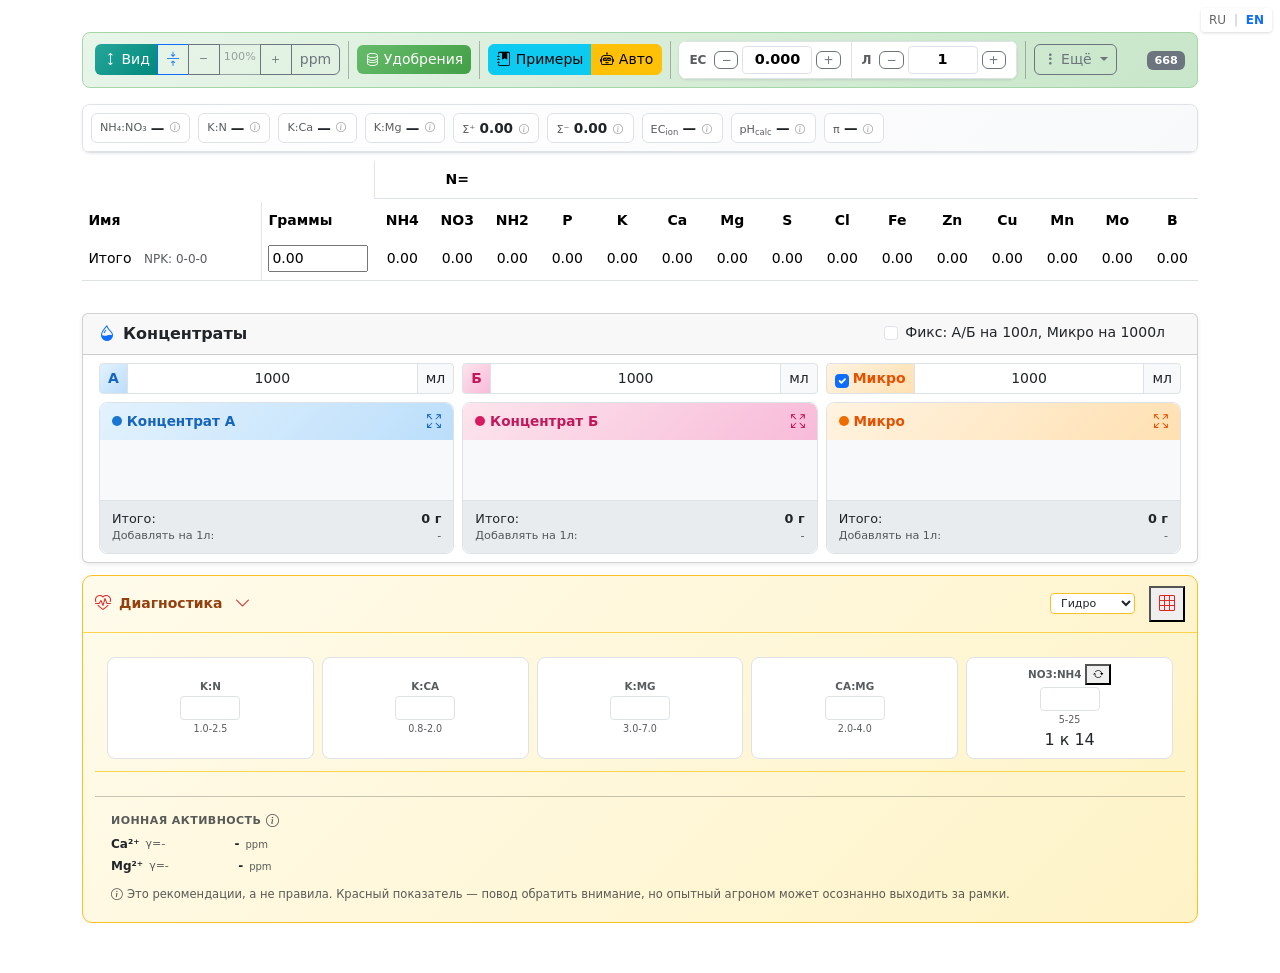
==== index.en.html @ ec52c529 "init" ====
<!DOCTYPE html>
<html data-bs-theme="light" lang="ru">
<head>
<!-- Sentry/GlitchTip Error Tracking -->


<script>
        // Применяем тему до рендеринга чтобы избежать мерцания
        (function () {
            const theme = localStorage.getItem('theme') ||
                (window.matchMedia('(prefers-color-scheme: dark)').matches ? 'dark' : 'light');
            document.documentElement.setAttribute('data-bs-theme', theme);
        })();
    </script>
<title>Калькулятор готовых удобрений для гидропоники — ponics.online</title>
<meta content="Рассчитайте питательный раствор из готовых удобрений: введите граммы солей, получите PPM по элементам (N, P, K, Ca, Mg, S). База популярных удобрений." name="description"/>
<meta content="калькулятор удобрений гидропоника, расчёт питательного раствора, NPK ppm граммы, готовые удобрения гидропоника, fertilizer calculator hydroponics" name="keywords"/>
<meta content="Калькулятор готовых удобрений — ponics.online" property="og:title"/>
<meta content="Рассчитайте питательный раствор из готовых удобрений. База 600+ удобрений, автоподбор рецепта, диагностика баланса." property="og:description"/>


<meta content="website" property="og:type"/>

<meta content="text/html; charset=utf-8" http-equiv="Content-Type"/>
<meta content="width=device-width, initial-scale=1.0, maximum-scale=1.0, user-scalable=no" name="viewport"/>
<!-- Resource hints: preconnect к внешним сервисам -->


<!-- Favicon -->




<!-- PWA Manifest -->

<meta content="#A5DC86" name="theme-color"/>
<!-- SEO Meta Tags -->
<meta content="Калькулятор гидропонных растворов - точный расчет NPK удобрений, управление IoT устройствами и магазин для гидропоники" name="description"/>
<meta content="гидропоника, калькулятор NPK, удобрения, гидропонные растворы, IoT, WEGA, ponics" name="keywords"/>

<!-- Open Graph / Facebook -->
<meta content="website" property="og:type"/>
<meta content="http://127.0.0.1:8003/calc/fertilizer/" property="og:url"/>
<meta content="
            Fertilizer - Калькулятор готовых удобрений" property="og:title"/>
<meta content="Точный расчет питательных растворов для гидропоники. Калькулятор NPK, управление IoT устройствами, магазин удобрений." property="og:description"/>



<meta content="ru_RU" property="og:locale"/>

<!-- Twitter -->
<meta content="summary" name="twitter:card"/>
<meta content="http://127.0.0.1:8003/calc/fertilizer/" name="twitter:url"/>
<meta content="
            Fertilizer - Калькулятор готовых удобрений" name="twitter:title"/>
<meta content="Точный расчет питательных растворов для гидропоники" name="twitter:description"/>

<!-- Canonical URL -->
<link href="http://127.0.0.1:8003/calc/fertilizer/" rel="canonical"/>
<!-- Robots (переопределяется в дочерних шаблонах) -->
<!-- hreflang для мультиязычности -->



<link href="https://cdn.jsdelivr.net/npm/bootstrap@5.3.2/dist/css/bootstrap.min.css" rel="stylesheet" type="text/css"/><link href="https://cdn.jsdelivr.net/npm/bootstrap-icons@1.11.3/font/bootstrap-icons.min.css" rel="stylesheet"/><link href="./static/select2.min.css" rel="stylesheet"/><link href="./static/css/driver.css" rel="stylesheet"/>
<!-- Select2 Bootstrap 5 Theme (вынесено из compress, т.к. CDN не совместим с compressor) -->

<script>
            // Ранний патч MutationObserver.observe: игнорировать некорректные цели (не Node)
            (function () {
                try {
                    var MO = window.MutationObserver || window.WebKitMutationObserver;
                    if (MO && MO.prototype && !MO.prototype.__hpgPatchedObserve) {
                        var orig = MO.prototype.observe;
                        MO.prototype.observe = function (target, options) {
                            try {
                                if (!target || !(target instanceof Node)) {
                                    try {
                                        console.warn('[HPG][patch] MutationObserver.observe: skip non-Node target (early)', target);
                                    } catch (_) {
                                    }
                                    return;
                                }
                            } catch (e) {
                                if (!target || !(target && target.nodeType > 0)) return;
                            }
                            return orig.call(this, target, options);
                        };
                        MO.prototype.__hpgPatchedObserve = true;
                    }
                } catch (e) {
                    try {
                        console.warn('[HPG][patch] early MO setup failed', e);
                    } catch (_) {
                    }
                }
            })();
        </script>
<script src="./static/js/jquery-3.7.1.min.js"></script>


<script src="https://cdn.jsdelivr.net/npm/bootstrap@5.3.2/dist/js/bootstrap.bundle.min.js"></script>


<script src="./static/select2.min.js"></script>

<!-- Chart.js and Driver.js moved to end of body for deferred loading -->
<script>
            // Класс MM с константами
            class MM {
                static N = 14.0067;
                static P = 30.973762;
                static K = 39.0983;
                static Ca = 40.078;
                static Mg = 24.305;
                static S = 32.065;
                static Cl = 35.453;
                static O = 15.999;
                static H = 1.00784;
            }

            let m = MM;
        </script>


</head>
<body>
<div class="container-fluid">

<!-- Toast Container -->
<div class="toast-container position-fixed top-0 end-0 p-3" style="z-index: 1055;">
<!-- Тосты будут добавляться сюда динамически -->
</div>
<div class="container">
</div>
<div class="container-fluid">
<h1 class="visually-hidden">Калькулятор готовых удобрений для гидропоники</h1>
<div class="p-3"></div>
<link href="./static/select2.min.css" rel="stylesheet"/>
<link href="./static/calc/fertilizer-cards.css?v=20260422" rel="stylesheet"/>
<link href="./static/calc/fertilizer-page-mobile.css" rel="stylesheet"/>
<link href="./static/calc/fertilizer-page.css?v=20260422" rel="stylesheet"/>
<link href="./static/calc/css/fertilizer-bundle.css" rel="stylesheet"/>
<link href="./static/calc/diagnostics.css?v=20260224d" rel="stylesheet"/>
<!-- Модалка про комплексные удобрения (скрыта по умолчанию) -->
<div aria-hidden="true" aria-labelledby="complexFertilizersModalLabel" class="modal fade" id="complexFertilizersModal" tabindex="-1">
<div class="modal-dialog modal-lg modal-dialog-scrollable">
<div class="modal-content">
<div class="modal-header bg-warning">
<h5 class="modal-title fw-bold" id="complexFertilizersModalLabel">
<i class="bi bi-exclamation-triangle-fill me-2"></i>
                        Почему не стоит использовать комплексные удобрения?
                    </h5>
<button aria-label="Закрыть" class="btn-close" data-bs-dismiss="modal" type="button"></button>
</div>
<div class="modal-body">
<p>
                        ## Почему комплексные удобрения могут быть вредны для гидропоники<br/>
                        ### 1. Непредсказуемость профиля питания<br/>
                        Комплексные удобрения содержат несколько питательных элементов в одной формуле. Однако, их соотношение и доступность для растений могут сильно варьироваться. Это значит, что вы не можете точно знать, сколько именно каждого элемента получает ваше растение. В гидропонике, где растения растут в водной среде без почвы, это особенно критично. Если растения не получают нужные им элементы в нужных количествах, их рост может замедлиться, а урожайность снизиться.<br/>

                        ### 2. Контроль за питательными веществами<br/>

                        С простыми солями, такими как нитрат калия или сульфат магния, вы можете легко контролировать концентрацию питательных веществ в растворе. Это можно сделать с помощью измерения плотности раствора и его электропроводности:<br/>

                        - Плотность показывает, сколько солей растворено в воде.<br/>
                        - Электропроводность указывает на общее количество ионов в растворе.<br/>

                        Эти параметры можно легко измерить с помощью простых приборов. Таким образом, вы можете точно регулировать уровень питательных веществ и адаптировать его под потребности ваших растений.<br/>

                        ### 3. Доверие к производителям комплексных удобрений<br/>

                        Когда вы используете комплексные удобрения, вы полагаетесь на информацию от производителя о том, какие элементы и в каком количестве они содержат. Однако эта информация может быть не всегда точной или актуальной. Профили питания, которые делятся людьми, использующими комплексные удобрения, могут не соответствовать реальности их конкретной системы. Это может привести к неправильному пониманию потребностей растений и ошибкам в уходе за ними.<br/>

                        ### 4. Риски для развития гидропоники<br/>

                        Использование комплексных удобрений может создать ложное чувство уверенности у новичков в гидропонике. Они могут думать, что с комплексами все будет просто и удобно, но на практике это может привести к проблемам:<br/>

                        - Дефицит питательных веществ: Если в комплексе не хватает какого-то элемента, это может негативно сказаться на росте растений.<br/>
                        - Избыток питательных веществ: Если элементы не усваиваются должным образом, это может привести к токсичности и повреждению корней.<br/>
</p>
<p>
                        ### Заключение<br/>

                        В итоге, использование простых солей вместо комплексных удобрений дает вам больше контроля над процессом питания растений. Вы можете точно регулировать состав раствора и адаптировать его под конкретные условия вашей гидропонной системы. Это особенно важно для успешного роста растений и получения хорошего урожая. Поэтому стоит задуматься о том, какие удобрения вы используете в своей практике гидропоники!<br/>
<span class="text-danger">в этом калькуляторе так же можно использовать простые соли</span><br/>
</p>
</div>
</div>
</div>
</div>
<div class="container">
<!-- Единая панель инструментов -->
<div class="fert-toolbar d-flex flex-wrap gap-1 mb-3 align-items-center">
<!-- ===== ГРУППА: Вид ===== -->
<div class="btn-group btn-group-sm" role="group">
<button class="btn btn-primary" id="view-mode-toggle-btn" title="Переключить вид" type="button">
<i class="bi bi-table"></i> Вид
            </button>
<button class="btn btn-outline-primary" id="fert-v-width-toggle-toolbar" title="Компактный/Широкий" type="button">
<i class="bi bi-arrows-collapse"></i>
</button>
<button class="btn btn-outline-secondary" id="fert-zoom-decrease" title="Уменьшить" type="button">
<i class="bi bi-dash"></i>
</button>
<span class="btn btn-outline-secondary disabled px-1" id="fert-zoom-value-wrap" style="min-width: 40px;">
<span id="fert-zoom-value" style="font-size: 0.7rem;">100%</span>
</span>
<button class="btn btn-outline-secondary" id="fert-zoom-increase" title="Увеличить" type="button">
<i class="bi bi-plus"></i>
</button>
<button class="btn btn-outline-secondary" id="grams_ppm_menu" title="Единицы измерения" type="button">
<span id="ppm-toggle-text">ppm</span>
</button>
</div>
<input class="form-range d-none" id="fert-zoom-slider" max="140" min="10" step="5" type="range" value="100"/>
<span class="vr align-self-stretch mx-1"></span>
<!-- ===== ГРУППА: Рецепт ===== -->
<div class="btn-group btn-group-sm" role="group">
<button class="btn btn-success" data-bs-target="#selectFertilizerModal" data-bs-toggle="modal" title="База удобрений" type="button">
<i class="bi bi-database"></i> Удобрения
            </button>
</div>
<span class="vr align-self-stretch mx-1"></span>
<!-- ===== ГРУППА: Профили ===== -->
<div class="btn-group btn-group-sm" role="group">
<button class="btn btn-info" data-bs-target="#fertilizerPresetsModal" data-bs-toggle="modal" title="Готовые профили" type="button">
<i class="bi bi-journal-bookmark-fill"></i> Примеры
            </button>
<button class="btn btn-warning" data-bs-target="#autoSolveModal" data-bs-toggle="modal" title="Автоподбор рецепта" type="button">
<i class="bi bi-robot"></i> Авто
            </button>
</div>
<span class="vr align-self-stretch mx-1"></span>
<span class="d-none" id="matrix-toggle-text">Показать матрицу</span>
<!-- ===== EC + Л ===== -->
<div class="ec-litres-group d-flex align-items-stretch">
<div class="summary-item summary-ec">
<span class="summary-label">EC</span>
<div class="d-flex align-items-center gap-1">
<button class="btn btn-xs btn-outline-secondary" id="ec-decrease" title="−">−</button>
<input class="summary-input" data-step="0.01" id="ec-input" inputmode="decimal" type="text" value="0.000"/>
<button class="btn btn-xs btn-outline-secondary" id="ec-increase" title="+">+</button>
</div>
<span class="d-none" id="ec-display">0,000</span>
</div>
<div class="summary-item summary-litres">
<span class="summary-label">Л</span>
<div class="d-flex align-items-center gap-1">
<button class="btn btn-xs btn-outline-secondary" id="litres-decrease" title="−">−</button>
<input class="summary-input" data-step="0.1" id="litres" inputmode="decimal" type="text" value="1"/>
<button class="btn btn-xs btn-outline-secondary" id="litres-increase" title="+">+</button>
</div>
</div>
</div>
<span class="vr align-self-stretch mx-1"></span>
<!-- ===== Ещё (dropdown) ===== -->
<div class="dropdown">
<button aria-expanded="false" class="btn btn-sm btn-outline-secondary dropdown-toggle" data-bs-toggle="dropdown" id="fert-more-btn" title="Ещё" type="button">
<i class="bi bi-three-dots-vertical"></i>
<span class="d-none d-sm-inline">Ещё</span>
</button>
<ul class="dropdown-menu dropdown-menu-end">
<!-- Зум (только на мобиле) -->
<li class="d-sm-none">
<h6 class="dropdown-header">Масштаб</h6>
</li>
<li class="d-sm-none">
<div class="dropdown-item d-flex align-items-center gap-2 py-1">
<button class="btn btn-outline-secondary btn-sm" id="fert-zoom-decrease-mob" title="Уменьшить" type="button">
<i class="bi bi-dash"></i>
</button>
<span class="text-center" id="fert-zoom-value-mob" style="min-width:36px;font-size:0.8rem;">100%</span>
<button class="btn btn-outline-secondary btn-sm" id="fert-zoom-increase-mob" title="Увеличить" type="button">
<i class="bi bi-plus"></i>
</button>
<button class="btn btn-outline-primary btn-sm" id="fert-v-width-toggle-mob" title="Компактный/Широкий" type="button">
<i class="bi bi-arrows-collapse"></i>
</button>
</div>
</li>
<li class="d-sm-none"><hr class="dropdown-divider"/></li>
<!-- Анализ -->
<li><h6 class="dropdown-header">Анализ</h6></li>
<li>
<button class="dropdown-item" id="matrix-toggle-toolbar" type="button">
<i class="bi bi-grid-3x3 me-2"></i>Матрица соотношений
                    </button>
</li>
<li>
<button class="dropdown-item" data-bs-target="#blockingModal" data-bs-toggle="modal" type="button">
<i class="bi bi-shield-lock me-2"></i>Совместимость элементов
                    </button>
</li>
<li>
<a class="dropdown-item" href="#card-diagnostics" id="diag-status-btn">
<i class="bi bi-heart-pulse me-2"></i>Диагностика баланса
                        <span class="badge bg-secondary ms-1" id="diag-status-badge">—</span>
</a>
</li>
<li><hr class="dropdown-divider"/></li>
<!-- Инструменты -->
<li><h6 class="dropdown-header">Инструменты</h6></li>
<li>
<button class="dropdown-item" data-bs-target="#ohpgShareModal" data-bs-toggle="modal" type="button">
<i class="bi bi-calculator me-2"></i>Замешать в OHPG
                    </button>
</li>
<li>
<button class="dropdown-item" data-bs-target="#fert_kislota" data-bs-toggle="modal" type="button">
<i class="bi bi-droplet-fill me-2"></i>Калькулятор кислот
                    </button>
</li>
<li>
<button class="dropdown-item" data-bs-target="#shareModal" data-bs-toggle="modal" type="button">
<i class="bi bi-share me-2"></i>Поделиться рецептом
                    </button>
</li>
<li><hr class="dropdown-divider"/></li>
<!-- Справка -->
<li><h6 class="dropdown-header">Справка</h6></li>
<li>
<button class="dropdown-item" data-bs-target="#complexFertilizersModal" data-bs-toggle="modal" type="button">
<i class="bi bi-exclamation-triangle me-2 text-warning"></i>Почему не комплексные?
                    </button>
</li>
<li>
<button class="dropdown-item" data-bs-target="#help_info" data-bs-toggle="modal">
<i class="bi bi-question-circle me-2 text-info"></i>Справка по калькулятору
                    </button>
</li>
<li>
<button class="dropdown-item" id="start-fert-tour-btn">
<i class="bi bi-mortarboard me-2"></i>Обучающий тур
                    </button>
</li>
</ul>
</div>
<!-- Счётчик удобрений -->
<span class="ms-auto text-muted small">
<span class="badge bg-secondary" title="Доступно удобрений">668</span>
</span>
<!-- Скрытые кнопки для обработчиков -->
<button class="d-none" id="toggleButon"></button>
<button class="d-none" id="toggle-text"></button>
<button class="d-none" id="select-all-button"></button>
<button class="d-none" data-bs-target="#help_info" data-bs-toggle="modal" id="help-info-btn"></button>
<button class="d-none" id="toggle-btn-text"></button>
<button class="d-none" id="copy-button-menu"></button>
<button class="d-none" id="copy-recipe-fert-ids-menu"></button>
<button class="d-none" id="de-select-all-menu"></button>
</div>
<!-- Бейджи соотношений -->
<div class="summary-panel mb-2">
<div class="summary-main d-flex flex-wrap align-items-center gap-2 px-2 py-2" id="summary-line">
<!-- Быстрые показатели -->
<div class="summary-quick d-flex align-items-center gap-2 flex-wrap">
<span class="summary-badge fert-info-badge">
<span class="text-muted small">NH₄:NO₃</span>
<span class="fw-semibold" id="n-ratio-k">—</span>
<button aria-label="Подробнее" class="fert-info-btn" id="fert-nh4no3-info-btn" type="button"><i class="bi bi-info-circle"></i></button>
</span>
<span class="summary-badge fert-info-badge">
<span class="text-muted small">K:N</span>
<span class="fw-semibold" id="mini-KN-top">—</span>
<button aria-label="Подробнее" class="fert-info-btn" id="fert-kn-info-btn" type="button"><i class="bi bi-info-circle"></i></button>
</span>
<span class="summary-badge fert-info-badge">
<span class="text-muted small">K:Ca</span>
<span class="fw-semibold" id="mini-KCa-top">—</span>
<button aria-label="Подробнее" class="fert-info-btn" id="fert-kca-info-btn" type="button"><i class="bi bi-info-circle"></i></button>
</span>
<span class="summary-badge fert-info-badge">
<span class="text-muted small">K:Mg</span>
<span class="fw-semibold" id="mini-KMg-top">—</span>
<button aria-label="Подробнее" class="fert-info-btn" id="fert-kmg-info-btn" type="button"><i class="bi bi-info-circle"></i></button>
</span>
<span class="summary-badge fert-info-badge d-none d-md-inline">
<span class="text-muted small">Σ⁺</span>
<span class="fw-semibold" id="sum-cations">0.00</span>
<button aria-label="Подробнее" class="fert-info-btn" id="fert-cations-info-btn" type="button"><i class="bi bi-info-circle"></i></button>
</span>
<span class="summary-badge fert-info-badge d-none d-md-inline">
<span class="text-muted small">Σ⁻</span>
<span class="fw-semibold" id="sum-anions">0.00</span>
<button aria-label="Подробнее" class="fert-info-btn" id="fert-anions-info-btn" type="button"><i class="bi bi-info-circle"></i></button>
</span>
<!-- Попапы для ratio-бейджей -->
<div class="fert-info-popup d-none" id="fert-nh4no3-popup">
<button class="fert-info-popup-close" id="fert-nh4no3-popup-close" type="button">×</button>
<strong>NH₄:NO₃ — форма азота</strong>
<p>Показывает сколько NO₃ приходится на 1 часть NH₄. «1 к 7» = NH₄ составляет ~14% от NO₃.</p>
<p>NH₄ подкисляет зону корня и снижает pH. Оптимум: NH₄ = 5–15% от суммарного N. Выше 20% — риск токсичности при высоком EC.</p>
</div>
<div class="fert-info-popup d-none" id="fert-kn-popup">
<button class="fert-info-popup-close" id="fert-kn-popup-close" type="button">×</button>
<strong>K:N — калий к азоту</strong>
<p>Рекомендуемый диапазон: 1.0–2.5</p>
<p>Низкий K:N — растение вегетирует, высокий — стимулирует генеративную фазу и накопление сахаров.</p>
</div>
<div class="fert-info-popup d-none" id="fert-kca-popup">
<button class="fert-info-popup-close" id="fert-kca-popup-close" type="button">×</button>
<strong>K:Ca — калий к кальцию</strong>
<p>Рекомендуемый диапазон: 0.8–2.0</p>
<p>Антагонизм K⁺ и Ca²⁺. Высокий K подавляет поглощение Ca → вершинная гниль, краевой ожог листьев.</p>
</div>
<div class="fert-info-popup d-none" id="fert-kmg-popup">
<button class="fert-info-popup-close" id="fert-kmg-popup-close" type="button">×</button>
<strong>K:Mg — калий к магнию</strong>
<p>Рекомендуемый диапазон: 3.0–7.0</p>
<p>Антагонизм K⁺ и Mg²⁺. Избыток K блокирует поглощение Mg → межжилковый хлороз нижних листьев.</p>
</div>
<div class="fert-info-popup d-none" id="fert-cations-popup">
<button class="fert-info-popup-close" id="fert-cations-popup-close" type="button">×</button>
<strong>Σ⁺ — сумма катионов (мэкв/л)</strong>
<p>NH₄⁺ + K⁺ + Ca²⁺ + Mg²⁺ в миллиэквивалентах на литр.</p>
<p>В сбалансированном растворе Σ⁺ ≈ Σ⁻. Большая разница указывает на дисбаланс заряда.</p>
</div>
<div class="fert-info-popup d-none" id="fert-anions-popup">
<button class="fert-info-popup-close" id="fert-anions-popup-close" type="button">×</button>
<strong>Σ⁻ — сумма анионов (мэкв/л)</strong>
<p>NO₃⁻ + H₂PO₄⁻ + SO₄²⁻ + Cl⁻ в миллиэквивалентах на литр.</p>
<p>В сбалансированном растворе Σ⁻ ≈ Σ⁺. Большая разница указывает на дисбаланс заряда.</p>
</div>
<span class="summary-badge fert-info-badge d-none d-lg-inline">
<span class="text-muted small">EC<sub>ion</sub></span>
<span class="fw-semibold" id="fert-ec-ion">—</span>
<button aria-label="Подробнее" class="fert-info-btn" id="fert-ec-ion-info-btn" type="button"><i class="bi bi-info-circle"></i></button>
</span>
<span class="summary-badge fert-info-badge d-none d-lg-inline">
<span class="text-muted small">pH<sub>calc</sub></span>
<span class="fw-semibold" id="fert-ph-calc">—</span>
<button aria-label="Подробнее" class="fert-info-btn" id="fert-ph-calc-info-btn" type="button"><i class="bi bi-info-circle"></i></button>
</span>
<span class="summary-badge fert-info-badge d-none d-lg-inline">
<span class="text-muted small">π</span>
<span class="fw-semibold" id="fert-osmotic">—</span>
<button aria-label="Подробнее" class="fert-info-btn" id="fert-osmotic-info-btn" type="button"><i class="bi bi-info-circle"></i></button>
</span>
<!-- Попапы с пояснениями -->
<div class="fert-info-popup d-none" id="fert-ec-ion-popup">
<button class="fert-info-popup-close" id="fert-ec-ion-popup-close" type="button">×</button>
<strong>EC<sub>ion</sub> — расчётный EC</strong>
<p>Считается из ионного состава раствора (NO₃⁻, H₂PO₄⁻, SO₄²⁻, NH₄⁺, K⁺, Ca²⁺, Mg²⁺, Fe²⁺, Cl⁻) по методу Дебая–Хюккеля.</p>
<p>Не меняется при изменении поля EC — он отражает реальный ионный состав, а не заданную концентрацию.</p>
</div>
<div class="fert-info-popup d-none" id="fert-ph-calc-popup">
<button class="fert-info-popup-close" id="fert-ph-calc-popup-close" type="button">×</button>
<strong>pH<sub>calc</sub> — оценочный pH</strong>
<p>Эмпирическая формула: pH = 6.5 − 2.0 × (NH₄/N_total)</p>
<p>Точность ±0.3–0.5 pH единиц. Рассчитан для чистой воды без карбонатного буфера. Всегда проверяй реальным pH-метром!</p>
</div>
<div class="fert-info-popup d-none" id="fert-osmotic-popup">
<button class="fert-info-popup-close" id="fert-osmotic-popup-close" type="button">×</button>
<strong>π — осмотическое давление</strong>
<p>π (бар) ≈ 0.36 × EC_ion. Показывает осмотическую нагрузку на корень.</p>
<table class="fert-osmotic-table">
<tr><td>Низкое</td><td>&lt; 0.5 бар</td></tr>
<tr><td>Норма</td><td>0.5–0.9 бар</td></tr>
<tr><td>Допустимо</td><td>0.9–1.3 бар</td></tr>
<tr><td>Стресс</td><td>1.3–1.8 бар</td></tr>
<tr><td>Сильный стресс</td><td>1.8–2.5 бар</td></tr>
<tr><td>Критично</td><td>&gt; 2.5 бар</td></tr>
</table>
</div>
</div>
</div>
<!-- Скрытые элементы для совместимости с JS -->
<span class="d-none" id="n-ratio">—</span>
<span class="d-none" id="mini-KN">—</span>
<span class="d-none" id="mini-KCa">—</span>
<span class="d-none" id="mini-KMg">—</span>
<span class="d-none" id="mini-matrix-inline"></span>
<span class="d-none" id="matrix-mode-text">Мини</span>
<span class="d-none" id="summary-toggle-btn"></span>
<span class="d-none" id="summary-toggle-icon"></span>
</div>
<!-- Модал сохранения ссылки (используется на разных страницах) -->
<div aria-hidden="true" aria-labelledby="linkModalLabel" class="modal fade" id="linkModal" tabindex="-1">
<div class="modal-dialog">
<div class="modal-content">
<div class="modal-header">
<h5 class="modal-title" id="linkModalLabel">
<i class="bi bi-link-45deg"></i> Сохранить ссылку
                </h5>
<button aria-label="Закрыть" class="btn-close" data-bs-dismiss="modal" type="button"></button>
</div>
<form id="linkForm">
<div class="modal-body">
<!-- Ошибки -->
<div class="alert alert-danger d-none" id="linkErrors"></div>
<!-- Выбор существующей ссылки -->
<div class="mb-3">
<label class="form-label" for="linkSelect">Выберите ссылку</label>
<select class="form-select" id="linkSelect">
<option selected="" value="">+ Создать новую ссылку</option>
</select>
<div class="form-text">Выберите существующую для обновления или создайте новую</div>
</div>
<hr/>
<!-- Название -->
<div class="mb-3">
<label class="form-label" for="linkName">Название <span class="text-danger">*</span></label>
<input autocomplete="off" class="form-control" id="linkName" name="name" placeholder="Мой рецепт для томатов" required="" type="text"/>
</div>
<!-- Короткое имя -->
<div class="mb-3">
<label class="form-label" for="linkShortName">Короткое имя <span class="text-danger">*</span></label>
<div class="input-group">
<span class="input-group-text">ponics.online/link/</span>
<input class="form-control" data-auto-generated="true" id="linkShortName" name="short_name" pattern="[a-zA-Z0-9-]+" placeholder="tomato-recipe" required="" type="text"/>
</div>
<div class="form-text">Только английские буквы, цифры и дефис</div>
</div>
<!-- URL -->
<div class="mb-3">
<label class="form-label" for="linkUrl">URL <span class="text-danger">*</span></label>
<input class="form-control" id="linkUrl" name="original_url" placeholder="https://ponics.online/calc/..." required="" type="url"/>
<div class="form-text">Будет заполнен текущей страницей</div>
</div>
</div>
<div class="modal-footer">
<button class="btn btn-secondary" data-bs-dismiss="modal" type="button">Отмена</button>
<button class="btn btn-primary" id="linkSubmit" type="submit">
<i class="bi bi-check-lg"></i> Сохранить
                    </button>
</div>
</form>
</div>
</div>
</div>
<!-- QR код (скрытый по умолчанию) -->
<div class="mb-3 text-center d-none" id="qrcode-container">
<div class="alert alert-info d-inline-block py-2">
<div id="qrcode"></div>
</div>
</div>
<!-- результат перенесён в карточку автоподбора -->
<div aria-hidden="true" aria-labelledby="add_plant_fertLabel" class="modal fade fert-modal" id="add_plant_fert" tabindex="-1">
<div class="modal-dialog modal-dialog-scrollable modal-lg">
<div class="modal-content">
<div class="modal-header py-2">
<h6 class="modal-title mb-0" id="add_plant_fertLabel">Добавить удобрение</h6>
<button aria-label="Close" class="btn-close" data-bs-dismiss="modal" type="button"></button>
</div>
<div class="modal-body py-2">
<!-- Подсказка -->
<div class="alert alert-info py-2 px-3 mb-2" style="font-size: 0.8rem;">
<i class="bi bi-info-circle"></i>
                    Заполняйте как на упаковке. Если указаны оксиды (K₂O, P₂O₅) — используйте их поля.
                </div>
<form action="/calc/fert-new/" enctype="multipart/form-data" id="form-add_plant_fert" method="post">
<input name="csrfmiddlewaretoken" type="hidden" value="9MCsc2klR7gPPws4toHZDFTVxSPaUeo6kUnXbvgXfpks4I5z9ywL840364kNh3OF"/>
<div class="section-header">Основное</div>
<div class="row g-2 mb-2">
<div class="col-12 field-compact">
<label class="field-label" for="id_name">
                                        Название
                                    </label>
<input class="form-control" id="id_name" maxlength="255" name="name" step="0.0001" type="text"/>
</div>
<div class="col-12 field-compact">
<label class="field-label" for="id_link">
                                        Ссылка на сайт производителя
                                    </label>
<input class="form-control" id="id_link" maxlength="255" name="link" required="" step="0.0001" type="text"/>
</div>
</div>
<div class="section-header">Макроэлементы</div>
<div class="row g-2 mb-2">
<div class="col-6 col-md-4 field-compact">
<label class="field-label" for="id_N_NH4">
                                        N NH4
                                    </label>
<div class="input-group input-group-sm">
<input class="form-control" id="id_N_NH4" name="N_NH4" placeholder="0" step="0.0001" type="number" value="0"/>
<span class="input-group-text">%</span>
</div>
</div>
<div class="col-6 col-md-4 field-compact">
<label class="field-label" for="id_N_NO3">
                                        N NO3
                                    </label>
<div class="input-group input-group-sm">
<input class="form-control" id="id_N_NO3" name="N_NO3" placeholder="0" step="0.0001" type="number" value="0"/>
<span class="input-group-text">%</span>
</div>
</div>
<div class="col-6 col-md-4 field-compact">
<label class="field-label" for="id_N_NH2">
                                        N NH2
                                    </label>
<div class="input-group input-group-sm">
<input class="form-control" id="id_N_NH2" name="N_NH2" placeholder="0" step="0.0001" type="number" value="0"/>
<span class="input-group-text">%</span>
</div>
</div>
<div class="col-6 col-md-4 field-compact">
<label class="field-label" for="id_P">
                                        P
                                    </label>
<div class="input-group input-group-sm">
<input class="form-control" id="id_P" name="P" placeholder="0" step="0.0001" type="number" value="0"/>
<span class="input-group-text">%</span>
</div>
</div>
<div class="col-6 col-md-4 field-compact">
<label class="field-label" for="id_P2O5">
                                        P2O5
                                    </label>
<div class="input-group input-group-sm">
<input class="form-control" id="id_P2O5" name="P2O5" placeholder="0" step="0.0001" type="number" value="0"/>
<span class="input-group-text">%</span>
</div>
</div>
<div class="col-6 col-md-4 field-compact">
<label class="field-label" for="id_K">
                                        K
                                    </label>
<div class="input-group input-group-sm">
<input class="form-control" id="id_K" name="K" placeholder="0" step="0.0001" type="number" value="0"/>
<span class="input-group-text">%</span>
</div>
</div>
<div class="col-6 col-md-4 field-compact">
<label class="field-label" for="id_K2O">
                                        K2O
                                    </label>
<div class="input-group input-group-sm">
<input class="form-control" id="id_K2O" name="K2O" placeholder="0" step="0.0001" type="number" value="0"/>
<span class="input-group-text">%</span>
</div>
</div>
<div class="col-6 col-md-4 field-compact">
<label class="field-label" for="id_Ca">
                                        Ca
                                    </label>
<div class="input-group input-group-sm">
<input class="form-control" id="id_Ca" name="Ca" placeholder="0" step="0.0001" type="number" value="0"/>
<span class="input-group-text">%</span>
</div>
</div>
<div class="col-6 col-md-4 field-compact">
<label class="field-label" for="id_CaO">
                                        CaO
                                    </label>
<div class="input-group input-group-sm">
<input class="form-control" id="id_CaO" name="CaO" placeholder="0" step="0.0001" type="number" value="0"/>
<span class="input-group-text">%</span>
</div>
</div>
<div class="col-6 col-md-4 field-compact">
<label class="field-label" for="id_Mg">
                                        Mg
                                    </label>
<div class="input-group input-group-sm">
<input class="form-control" id="id_Mg" name="Mg" placeholder="0" step="0.0001" type="number" value="0"/>
<span class="input-group-text">%</span>
</div>
</div>
<div class="col-6 col-md-4 field-compact">
<label class="field-label" for="id_MgO">
                                        MgO
                                    </label>
<div class="input-group input-group-sm">
<input class="form-control" id="id_MgO" name="MgO" placeholder="0" step="0.0001" type="number" value="0"/>
<span class="input-group-text">%</span>
</div>
</div>
<div class="col-6 col-md-4 field-compact">
<label class="field-label" for="id_S">
                                        S
                                    </label>
<div class="input-group input-group-sm">
<input class="form-control" id="id_S" name="S" placeholder="0" step="0.0001" type="number" value="0"/>
<span class="input-group-text">%</span>
</div>
</div>
<div class="col-6 col-md-4 field-compact">
<label class="field-label" for="id_SO3">
                                        SO3
                                    </label>
<div class="input-group input-group-sm">
<input class="form-control" id="id_SO3" name="SO3" placeholder="0" step="0.0001" type="number" value="0"/>
<span class="input-group-text">%</span>
</div>
</div>
<div class="col-6 col-md-4 field-compact">
<label class="field-label" for="id_Cl">
                                        Cl
                                    </label>
<div class="input-group input-group-sm">
<input class="form-control" id="id_Cl" name="Cl" placeholder="0" step="0.0001" type="number" value="0"/>
<span class="input-group-text">%</span>
</div>
</div>
<div class="col-6 col-md-4 field-compact">
<label class="field-label" for="id_ClO">
                                        ClO
                                    </label>
<div class="input-group input-group-sm">
<input class="form-control" id="id_ClO" name="ClO" placeholder="0" step="0.0001" type="number" value="0"/>
<span class="input-group-text">%</span>
</div>
</div>
</div>
<div class="section-header">Микроэлементы</div>
<div class="row g-2 mb-2">
<div class="col-6 col-md-3 field-compact">
<label class="field-label" for="id_Fe">
                                        Fe
                                    </label>
<div class="input-group input-group-sm">
<input class="form-control" id="id_Fe" name="Fe" placeholder="0" step="0.0001" type="number" value="0"/>
<span class="input-group-text">%</span>
</div>
</div>
<div class="col-6 col-md-3 field-compact">
<label class="field-label" for="id_Mn">
                                        Mn
                                    </label>
<div class="input-group input-group-sm">
<input class="form-control" id="id_Mn" name="Mn" placeholder="0" step="0.0001" type="number" value="0"/>
<span class="input-group-text">%</span>
</div>
</div>
<div class="col-6 col-md-3 field-compact">
<label class="field-label" for="id_Zn">
                                        Zn
                                    </label>
<div class="input-group input-group-sm">
<input class="form-control" id="id_Zn" name="Zn" placeholder="0" step="0.0001" type="number" value="0"/>
<span class="input-group-text">%</span>
</div>
</div>
<div class="col-6 col-md-3 field-compact">
<label class="field-label" for="id_Cu">
                                        Cu
                                    </label>
<div class="input-group input-group-sm">
<input class="form-control" id="id_Cu" name="Cu" placeholder="0" step="0.0001" type="number" value="0"/>
<span class="input-group-text">%</span>
</div>
</div>
<div class="col-6 col-md-3 field-compact">
<label class="field-label" for="id_B">
                                        B
                                    </label>
<div class="input-group input-group-sm">
<input class="form-control" id="id_B" name="B" placeholder="0" step="0.0001" type="number" value="0"/>
<span class="input-group-text">%</span>
</div>
</div>
<div class="col-6 col-md-3 field-compact">
<label class="field-label" for="id_Mo">
                                        Mo
                                    </label>
<div class="input-group input-group-sm">
<input class="form-control" id="id_Mo" name="Mo" placeholder="0" step="0.0001" type="number" value="0"/>
<span class="input-group-text">%</span>
</div>
</div>
<div class="col-6 col-md-3 field-compact">
<label class="field-label" for="id_Co">
                                        Co
                                    </label>
<div class="input-group input-group-sm">
<input class="form-control" id="id_Co" name="Co" placeholder="0" step="0.0001" type="number" value="0"/>
<span class="input-group-text">%</span>
</div>
</div>
<div class="col-6 col-md-3 field-compact">
<label class="field-label" for="id_Si">
                                        Si
                                    </label>
<div class="input-group input-group-sm">
<input class="form-control" id="id_Si" name="Si" placeholder="0" step="0.0001" type="number" value="0"/>
<span class="input-group-text">%</span>
</div>
</div>
</div>
</form>
<div class="mt-2">
<span class="text-danger" id="form-error" style="font-size: 0.8rem;"></span>
<span class="text-success" id="form-success" style="font-size: 0.8rem;"></span>
</div>
</div>
<div class="modal-footer py-2">
<button class="btn btn-sm btn-secondary" data-bs-dismiss="modal" type="button">Отмена</button>
<button class="btn btn-sm btn-primary" form="form-add_plant_fert" type="submit">
<i class="bi bi-check-lg"></i> добавить
                </button>
</div>
</div>
</div>
</div>
<div aria-hidden="true" aria-labelledby="fert_kislotaLabel" class="modal fade" id="fert_kislota" tabindex="-1">
<div class="modal-dialog modal-dialog-centered modal-lg">
<div class="modal-content" style="min-width: 400px;">
<div class="modal-header">
<h5 class="modal-title" id="fert_kislotaLabel">Расчет кислот</h5>
<button aria-label="Close" class="btn-close" data-bs-dismiss="modal" type="button"></button>
</div>
<div class="modal-body">
<h3>Расчет содержания элементов в кислотах</h3>
<form action="" class="login-form m-auto">
<p><a href="https://ru.webqc.org/mmcalc.php" rel="nofollow noopener" target="_blank">Кальк молярных масс</a></p>
<div class="form-group">
<label for="acid_type">Тип кислоты:</label>
<select id="acid_type" name="acid_type" onchange="calculateAcidContent()">
<option value="HNO3">Азотная кислота (HNO3)</option>
<option value="H3PO4">Фосфорная кислота (H3PO4)</option>
<option value="H2SO4">Серная кислота (H2SO4)</option>
</select>
</div>
<div class="form-group">
<label for="acid_concentration">Концентрация (%):</label>
<input id="acid_concentration" name="acid_concentration" onchange="calculateAcidContent()" step="0.1" type="number" value="35"/>
</div>
<div class="form-group">
<label for="acid_density">Плотность (г/мл):</label>
<input disabled="" id="acid_density" name="acid_density" step="0.01" type="number" value="1.22"/>
</div>
<div class="form-group">
<label>Результат элемента <span class="text-danger" id="element">0</span></label>
<p>
<span style="display: inline-block; width: 100px;">мл:</span>
<span id="elementPPM_ml">0</span> ppm, масса: <span id="element_mass_ml">0</span> г. <br/>
<span style="display: inline-block; width: 100px;">граммы:</span>
<span id="elementPPM_g">0</span> ppm, масса: <span id="element_mass_g">0</span> г. <br/>

                            Процентное содержание элемента <span id="element_percentage">0</span>%
                        </p>
</div>
</form>
<span class="text-danger" id="form-error"></span>
<span class="text-success" id="form-success"></span>
</div>
<div class="modal-footer">
<button class="btn btn-primary d-block m-auto" form="form-fert_kislota" type="submit"></button>
</div>
</div>
</div>
</div>
<div aria-hidden="true" aria-labelledby="edit_plant_fertLabel" class="modal fade fert-modal" id="edit_plant_fert" tabindex="-1">
<div class="modal-dialog modal-dialog-scrollable modal-lg">
<div class="modal-content">
<div class="modal-header py-2">
<h6 class="modal-title mb-0" id="edit_plant_fertLabel">Редактировать удобрение</h6>
<button aria-label="Close" class="btn-close" data-bs-dismiss="modal" type="button"></button>
</div>
<div class="modal-body py-2">
<!-- Подсказка -->
<div class="alert alert-info py-2 px-3 mb-2" style="font-size: 0.8rem;">
<i class="bi bi-info-circle"></i>
                    Заполняйте как на упаковке. Если указаны оксиды (K₂O, P₂O₅) — используйте их поля.
                </div>
<form action="/calc/fert-new/1/" enctype="multipart/form-data" id="form-edit_plant_fert" method="post">
<input name="csrfmiddlewaretoken" type="hidden" value="9MCsc2klR7gPPws4toHZDFTVxSPaUeo6kUnXbvgXfpks4I5z9ywL840364kNh3OF"/>
<div class="section-header">Основное</div>
<div class="row g-2 mb-2">
<div class="col-12 field-compact">
<label class="field-label" for="id_name">
                                        Название
                                    </label>
<input class="form-control" id="id_name" maxlength="255" name="name" step="0.0001" type="text"/>
</div>
<div class="col-12 field-compact">
<label class="field-label" for="id_link">
                                        Ссылка на сайт производителя
                                    </label>
<input class="form-control" id="id_link" maxlength="255" name="link" required="" step="0.0001" type="text"/>
</div>
</div>
<div class="section-header">Макроэлементы</div>
<div class="row g-2 mb-2">
<div class="col-6 col-md-4 field-compact">
<label class="field-label" for="id_N_NH4">
                                        N NH4
                                    </label>
<div class="input-group input-group-sm">
<input class="form-control" id="id_N_NH4" name="N_NH4" placeholder="0" step="0.0001" type="number" value="0"/>
<span class="input-group-text">%</span>
</div>
</div>
<div class="col-6 col-md-4 field-compact">
<label class="field-label" for="id_N_NO3">
                                        N NO3
                                    </label>
<div class="input-group input-group-sm">
<input class="form-control" id="id_N_NO3" name="N_NO3" placeholder="0" step="0.0001" type="number" value="0"/>
<span class="input-group-text">%</span>
</div>
</div>
<div class="col-6 col-md-4 field-compact">
<label class="field-label" for="id_N_NH2">
                                        N NH2
                                    </label>
<div class="input-group input-group-sm">
<input class="form-control" id="id_N_NH2" name="N_NH2" placeholder="0" step="0.0001" type="number" value="0"/>
<span class="input-group-text">%</span>
</div>
</div>
<div class="col-6 col-md-4 field-compact">
<label class="field-label" for="id_P">
                                        P
                                    </label>
<div class="input-group input-group-sm">
<input class="form-control" id="id_P" name="P" placeholder="0" step="0.0001" type="number" value="0"/>
<span class="input-group-text">%</span>
</div>
</div>
<div class="col-6 col-md-4 field-compact">
<label class="field-label" for="id_P2O5">
                                        P2O5
                                    </label>
<div class="input-group input-group-sm">
<input class="form-control" id="id_P2O5" name="P2O5" placeholder="0" step="0.0001" type="number" value="0"/>
<span class="input-group-text">%</span>
</div>
</div>
<div class="col-6 col-md-4 field-compact">
<label class="field-label" for="id_K">
                                        K
                                    </label>
<div class="input-group input-group-sm">
<input class="form-control" id="id_K" name="K" placeholder="0" step="0.0001" type="number" value="0"/>
<span class="input-group-text">%</span>
</div>
</div>
<div class="col-6 col-md-4 field-compact">
<label class="field-label" for="id_K2O">
                                        K2O
                                    </label>
<div class="input-group input-group-sm">
<input class="form-control" id="id_K2O" name="K2O" placeholder="0" step="0.0001" type="number" value="0"/>
<span class="input-group-text">%</span>
</div>
</div>
<div class="col-6 col-md-4 field-compact">
<label class="field-label" for="id_Ca">
                                        Ca
                                    </label>
<div class="input-group input-group-sm">
<input class="form-control" id="id_Ca" name="Ca" placeholder="0" step="0.0001" type="number" value="0"/>
<span class="input-group-text">%</span>
</div>
</div>
<div class="col-6 col-md-4 field-compact">
<label class="field-label" for="id_CaO">
                                        CaO
                                    </label>
<div class="input-group input-group-sm">
<input class="form-control" id="id_CaO" name="CaO" placeholder="0" step="0.0001" type="number" value="0"/>
<span class="input-group-text">%</span>
</div>
</div>
<div class="col-6 col-md-4 field-compact">
<label class="field-label" for="id_Mg">
                                        Mg
                                    </label>
<div class="input-group input-group-sm">
<input class="form-control" id="id_Mg" name="Mg" placeholder="0" step="0.0001" type="number" value="0"/>
<span class="input-group-text">%</span>
</div>
</div>
<div class="col-6 col-md-4 field-compact">
<label class="field-label" for="id_MgO">
                                        MgO
                                    </label>
<div class="input-group input-group-sm">
<input class="form-control" id="id_MgO" name="MgO" placeholder="0" step="0.0001" type="number" value="0"/>
<span class="input-group-text">%</span>
</div>
</div>
<div class="col-6 col-md-4 field-compact">
<label class="field-label" for="id_S">
                                        S
                                    </label>
<div class="input-group input-group-sm">
<input class="form-control" id="id_S" name="S" placeholder="0" step="0.0001" type="number" value="0"/>
<span class="input-group-text">%</span>
</div>
</div>
<div class="col-6 col-md-4 field-compact">
<label class="field-label" for="id_SO3">
                                        SO3
                                    </label>
<div class="input-group input-group-sm">
<input class="form-control" id="id_SO3" name="SO3" placeholder="0" step="0.0001" type="number" value="0"/>
<span class="input-group-text">%</span>
</div>
</div>
<div class="col-6 col-md-4 field-compact">
<label class="field-label" for="id_Cl">
                                        Cl
                                    </label>
<div class="input-group input-group-sm">
<input class="form-control" id="id_Cl" name="Cl" placeholder="0" step="0.0001" type="number" value="0"/>
<span class="input-group-text">%</span>
</div>
</div>
<div class="col-6 col-md-4 field-compact">
<label class="field-label" for="id_ClO">
                                        ClO
                                    </label>
<div class="input-group input-group-sm">
<input class="form-control" id="id_ClO" name="ClO" placeholder="0" step="0.0001" type="number" value="0"/>
<span class="input-group-text">%</span>
</div>
</div>
</div>
<div class="section-header">Микроэлементы</div>
<div class="row g-2 mb-2">
<div class="col-6 col-md-3 field-compact">
<label class="field-label" for="id_Fe">
                                        Fe
                                    </label>
<div class="input-group input-group-sm">
<input class="form-control" id="id_Fe" name="Fe" placeholder="0" step="0.0001" type="number" value="0"/>
<span class="input-group-text">%</span>
</div>
</div>
<div class="col-6 col-md-3 field-compact">
<label class="field-label" for="id_Mn">
                                        Mn
                                    </label>
<div class="input-group input-group-sm">
<input class="form-control" id="id_Mn" name="Mn" placeholder="0" step="0.0001" type="number" value="0"/>
<span class="input-group-text">%</span>
</div>
</div>
<div class="col-6 col-md-3 field-compact">
<label class="field-label" for="id_Zn">
                                        Zn
                                    </label>
<div class="input-group input-group-sm">
<input class="form-control" id="id_Zn" name="Zn" placeholder="0" step="0.0001" type="number" value="0"/>
<span class="input-group-text">%</span>
</div>
</div>
<div class="col-6 col-md-3 field-compact">
<label class="field-label" for="id_Cu">
                                        Cu
                                    </label>
<div class="input-group input-group-sm">
<input class="form-control" id="id_Cu" name="Cu" placeholder="0" step="0.0001" type="number" value="0"/>
<span class="input-group-text">%</span>
</div>
</div>
<div class="col-6 col-md-3 field-compact">
<label class="field-label" for="id_B">
                                        B
                                    </label>
<div class="input-group input-group-sm">
<input class="form-control" id="id_B" name="B" placeholder="0" step="0.0001" type="number" value="0"/>
<span class="input-group-text">%</span>
</div>
</div>
<div class="col-6 col-md-3 field-compact">
<label class="field-label" for="id_Mo">
                                        Mo
                                    </label>
<div class="input-group input-group-sm">
<input class="form-control" id="id_Mo" name="Mo" placeholder="0" step="0.0001" type="number" value="0"/>
<span class="input-group-text">%</span>
</div>
</div>
<div class="col-6 col-md-3 field-compact">
<label class="field-label" for="id_Co">
                                        Co
                                    </label>
<div class="input-group input-group-sm">
<input class="form-control" id="id_Co" name="Co" placeholder="0" step="0.0001" type="number" value="0"/>
<span class="input-group-text">%</span>
</div>
</div>
<div class="col-6 col-md-3 field-compact">
<label class="field-label" for="id_Si">
                                        Si
                                    </label>
<div class="input-group input-group-sm">
<input class="form-control" id="id_Si" name="Si" placeholder="0" step="0.0001" type="number" value="0"/>
<span class="input-group-text">%</span>
</div>
</div>
</div>
</form>
<div class="mt-2">
<span class="text-danger" id="form-error" style="font-size: 0.8rem;"></span>
<span class="text-success" id="form-success" style="font-size: 0.8rem;"></span>
</div>
</div>
<div class="modal-footer py-2">
<button class="btn btn-sm btn-secondary" data-bs-dismiss="modal" type="button">Отмена</button>
<button class="btn btn-sm btn-primary" form="form-edit_plant_fert" type="submit">
<i class="bi bi-check-lg"></i> редактировать
                </button>
</div>
</div>
</div>
</div>
<!-- Modal: Справка -->
<div aria-hidden="true" aria-labelledby="helpInfoLabel" class="modal fade" id="help_info" tabindex="-1">
<div class="modal-dialog modal-lg modal-dialog-scrollable">
<div class="modal-content">
<div class="modal-header">
<h5 class="modal-title" id="helpInfoLabel"><i class="bi bi-question-circle me-1"></i> Справка</h5>
<button aria-label="Закрыть" class="btn-close" data-bs-dismiss="modal" type="button"></button>
</div>
<div class="modal-body">
<p>Реализованы проверки МАКРО соотношений и граммовок по Чеснокову.</p>
<ul class="mb-3">
<li><span class="text-success">Зелёный</span> — хорошо</li>
<li><span style="color:darkgoldenrod">Жёлтый</span> — мало</li>
<li><span class="text-danger">Красный</span> — много</li>
<li><span style="background-color:rgba(206, 19, 113, 0.66); padding:2px 4px; border-radius:2px;">меньше/больше допустимого</span>
</li>
</ul>
<p>Для анализа соотношений нажмите «Ещё» → «Матрица соотношений». Над таблицей расположена информационная панель — кликайте ⓘ для подробных пояснений по каждому параметру:</p>
<ul class="mb-3 small">
<li><strong>NH₄:NO₃</strong> — форма азота; NH₄ подкисляет pH, оптимум NH₄ = 5–15% от суммарного N</li>
<li><strong>K:N, K:Ca, K:Mg</strong> — основные соотношения элементов с цветовой индикацией</li>
<li><strong>Σ⁺ / Σ⁻</strong> — суммы катионов и анионов (мэкв/л); в сбалансированном растворе Σ⁺ ≈ Σ⁻</li>
<li><strong>EC<sub>ion</sub></strong> — расчётный EC по ионному составу (метод Дебая–Хюккеля); не зависит от поля EC</li>
<li><strong>pH<sub>calc</sub></strong> — оценочный pH по формуле pH = 6.5 − 2.0×(NH₄/N); точность ±0.3–0.5</li>
<li><strong>π</strong> — осмотическое давление (бар) ≈ 0.36×EC; норма 0.5–0.9 бар</li>
</ul>
<hr/>
<h6 class="fw-semibold">Основные инструменты</h6>
<ul class="mb-3">
<li><strong>Авто</strong> — автоподбор рецепта: задайте целевые значения в PPM или ммоль, калькулятор подберёт граммы удобрений. Можно ограничить выборку — только избранные или только моно-соли.</li>
<li><strong>Примеры</strong> — готовые профили по субстратам (гидро, кокос, минвата) и фазам; вкладка «Сообщество» — рецепты других пользователей.</li>
<li><strong>Диагностика баланса</strong> («Ещё» → «Диагностика») — соотношения K:N, K:Ca, K:Mg, Ca:Mg, ионная активность Ca/Mg с коэффициентами γ, матрица соотношений.</li>
<li><strong>Совместимость элементов</strong> («Ещё» → «Совместимость») — таблица антагонизмов и синергий (высокий P блокирует Fe/Zn, избыток K мешает Ca/Mg и т.д.).</li>
<li><strong>Замешать в OHPG</strong> («Ещё» → «Замешать в OHPG») — перенести текущий рецепт в OHPG-калькулятор для расчёта по отдельным солям.</li>
<li><strong>Поделиться рецептом</strong> («Ещё» → «Поделиться») — получить ссылку на рецепт или QR-код для передачи другим.</li>
<li><strong>Калькулятор кислот</strong> («Ещё» → «Калькулятор кислот») — расчёт дозы HNO₃/H₂SO₄/H₃PO₄ для снижения pH.</li>
<li><strong>Обучающий тур</strong> («Ещё» → «Обучающий тур») — пошаговый интерактивный обход всех функций.</li>
</ul>
<hr/>
<p class="mb-1">Добавлена возможность <strong>добавления собственных удобрений</strong> — они проходят процесс модерации.</p>
<p class="mb-0">После модерации такие удобрения <strong>нельзя редактировать</strong>. До модерации вы можете их удалить/исправить.</p>
</div>
<div class="modal-footer">
<button class="btn btn-secondary" data-bs-dismiss="modal" type="button">Закрыть</button>
</div>
</div>
</div>
</div>
<!-- Sticky header с балансом (для mobile режима) -->
<div class="fert-balance-header d-none" id="fertilizer-balance-header">
<div class="balance-row" id="balance-summary">
<div class="balance-item">
<span class="balance-label">Литры:</span>
<span class="balance-value" id="balance-litres">1.0</span>
</div>
<div class="vr d-none d-sm-inline"></div>
<div class="balance-item">
<span class="balance-label">EC:</span>
<span class="balance-value" id="balance-ec">0.00</span>
</div>
<div class="vr d-none d-sm-inline"></div>
<div class="balance-item">
<span class="balance-label">N:</span>
<span class="balance-value" id="balance-n">0</span>
</div>
<div class="balance-item">
<span class="balance-label">P:</span>
<span class="balance-value" id="balance-p">0</span>
</div>
<div class="balance-item">
<span class="balance-label">K:</span>
<span class="balance-value" id="balance-k">0</span>
</div>
<div class="vr d-none d-sm-inline"></div>
<div class="balance-item">
<span class="balance-label">K:Ca:</span>
<span class="balance-value" id="balance-kca">0.00</span>
</div>
<div class="balance-item">
<span class="balance-label">K:Mg:</span>
<span class="balance-value" id="balance-kmg">0.00</span>
</div>
</div>
</div>
<!-- Модальное окно выбора удобрения -->
<div aria-hidden="true" aria-labelledby="selectFertilizerModalLabel" class="modal fade" id="selectFertilizerModal" tabindex="-1">
<div class="modal-dialog modal-lg modal-dialog-scrollable">
<div class="modal-content">
<div class="modal-header py-2">
<h6 class="modal-title mb-0" id="selectFertilizerModalLabel">
<i class="bi bi-database me-2 fert-title-icon"></i><span class="fert-title-full">База удобрений</span><span class="fert-title-short d-none">База</span>
</h6>
<!-- Кнопка добавить в header (TWA режим) -->
<button class="btn btn-sm btn-primary fert-add-header-btn d-none ms-auto me-2" id="add-selected-fertilizers-header" type="button">
<i class="bi bi-plus-lg"></i> <span class="fert-counter-badge badge bg-light text-primary">0</span>
</button>
<button aria-label="Закрыть" class="btn-close" data-bs-dismiss="modal" type="button"></button>
</div>
<div class="modal-body p-2">
<!-- Навигация табами -->
<ul class="nav nav-tabs nav-tabs-sm mb-2" id="fertModalTabs" role="tablist">
<li class="nav-item" role="presentation">
<button class="nav-link active py-1 px-2" data-bs-target="#fert-pane-select" data-bs-toggle="tab" id="fert-tab-select" role="tab" type="button">
<i class="bi bi-list-check"></i> Выбрать
                            </button>
</li>
</ul>
<div class="tab-content">
<!-- Вкладка: Выбрать существующее -->
<div class="tab-pane fade show active" id="fert-pane-select" role="tabpanel">
<!-- Поиск -->
<div class="mb-2">
<input autocomplete="off" class="form-control form-control-sm" id="fert-search" placeholder="Поиск по названию..." type="text"/>
</div>
<!-- Фильтры: обычный режим (много кнопок) -->
<div class="fert-filters-row fert-filters-desktop mb-2 d-flex flex-wrap gap-1 align-items-center">
<button class="btn btn-sm btn-primary fert-filter-owner active" data-filter="all" type="button">
<i class="bi bi-list-ul"></i><span class="btn-text"> Все</span> <span class="badge bg-light text-dark ms-1" id="fert-count-all">0</span>
</button>
<button class="btn btn-sm btn-outline-success fert-filter-owner" data-filter="favorites" type="button">
<i class="bi bi-star-fill"></i><span class="btn-text"> Избранные</span> <span class="badge bg-success ms-1" id="fert-count-favorites">0</span>
</button>
<span class="vr mx-1"></span>
<button class="btn btn-sm btn-primary fert-filter-type active" data-filter="all" type="button"><i class="bi bi-grid-3x3"></i><span class="btn-text"> Все</span></button>
<button class="btn btn-sm btn-outline-secondary fert-filter-type" data-filter="macro" type="button"><i class="bi bi-droplet-fill"></i><span class="btn-text"> Макро</span></button>
<button class="btn btn-sm btn-outline-secondary fert-filter-type" data-filter="micro" type="button"><i class="bi bi-droplet-half"></i><span class="btn-text"> Микро</span></button>
<button class="btn btn-sm btn-outline-secondary fert-filter-type" data-filter="complex" type="button"><i class="bi bi-box-seam"></i><span class="btn-text"> Компл.</span></button>
<span class="vr mx-1"></span>
<button class="btn btn-sm btn-primary fert-filter-bottle active" data-filter="all" type="button"><i class="bi bi-vinyl"></i><span class="btn-text"> Все</span></button>
<button class="btn btn-sm btn-outline-secondary fert-filter-bottle" data-filter="A" type="button">A</button>
<button class="btn btn-sm btn-outline-secondary fert-filter-bottle" data-filter="B" type="button">B</button>
</div>
<!-- Фильтры: TWA режим (3 toggle-кнопки) -->
<div class="fert-filters-twa mb-2 d-none d-flex gap-2">
<button class="btn btn-sm btn-primary fert-toggle-owner" data-current="all" data-labels="Все,⭐,👤" data-values="all,favorites,my" type="button">
                            Все <span class="badge bg-light text-dark ms-1" id="fert-count-all-twa">0</span>
</button>
<button class="btn btn-sm btn-outline-secondary fert-toggle-type" data-current="all" data-labels="Тип,Макро,Микро,Компл." data-values="all,macro,micro,complex" type="button">
                            Тип
                        </button>
<button class="btn btn-sm btn-outline-secondary fert-toggle-bottle" data-current="all" data-labels="A+B,A,B" data-values="all,A,B" type="button">
                            A+B
                        </button>
</div>
<!-- Список удобрений -->
<div class="border rounded" id="fert-list" style="max-height: 400px; overflow-y: auto;">
<div class="fert-item p-2 border-bottom d-flex align-items-start gap-2" data-b="0.02" data-bottle="B" data-ca="0" data-cao="0" data-cl="0" data-clo="0" data-co="0" data-cu="0.01" data-description="N:20.0 \u000AP2O5:5.0 \u000AK2O:10.0 \u000AMgO:1.5 \u000ASO3:20.97 \u000AN_NH4:12.1 \u000AN_NO3:7.9 \u000AP:2.18 \u000AK:8.3 \u000AMg:0.9 \u000AS:8.4 \u000AFe:0.05 \u000AZn:0.01 \u000ACu:0.01 \u000AMn:0.04 \u000AB:0.02" data-fe="0.054" data-id="981" data-is-my="0" data-k="8.3015" data-k2o="10.0" data-link="https://bhzshop.ru/catalog/akvarin-profi/akvarin-profi-aktivnyy-rost/" data-mg="0.9045" data-mgo="1.5" data-mn="0.042" data-mo="0.004" data-moderated="1" data-n="20.0" data-name='"акварин профи" активный рост' data-nh2="0" data-nh4="12.1" data-no3="7.9" data-one-liter="-1" data-p="2.1820999999999997" data-p2o5="5.0" data-pk="981" data-s="8.4" data-si="0" data-so3="20.97" data-user-id="514" data-zn="0.014" style="cursor: pointer;">
<input class="form-check-input fert-checkbox mt-1" id="fert-981" type="checkbox"/>
<span class="fert-favorite-btn mt-1 me-1" data-pk="981" style="cursor: pointer;" title="Добавить в избранное">
<i class="bi bi-star fert-favorite-icon text-warning" style="opacity: 0.3;"></i>
</span>
<label class="flex-grow-1 mb-0" for="fert-981" style="cursor: pointer;">
<div class="d-flex justify-content-between align-items-center">
<span class="fw-medium">"акварин профи" активный рост</span>
<div class="d-flex align-items-center gap-1">
<span class="badge bg-info small">B</span>
</div>
</div>
<small class="text-muted">N:20.0 P2O5:5.0 K2O:10.0 MgO:1.5 SO3:20.97 N_NH4:12.1 N_NO3:7.9 P:2.18 K:8.3 Mg:0.9 S:8.4 Fe:0.05 Zn:0.01 Cu:0.01 Mn:0.04 B:0.02</small>
</label>
</div>
<div class="fert-item p-2 border-bottom d-flex align-items-start gap-2" data-b="0.02" data-bottle="B" data-ca="0" data-cao="0" data-cl="0" data-clo="0" data-co="0" data-cu="0.01" data-description="N:3.0 \u000AP2O5:11.0 \u000AK2O:38.0 \u000AMgO:4.98 \u000ASO3:22.47 \u000AN_NO3:3.0 \u000AP:4.8 \u000AK:31.55 \u000AMg:3.0 \u000AS:9.0 \u000AFe:0.05 \u000AZn:0.01 \u000ACu:0.01 \u000AMn:0.04 \u000AB:0.02" data-fe="0.054" data-id="977" data-is-my="0" data-k="31.545700000000004" data-k2o="38.0" data-link="https://bhzshop.ru/catalog/akvarin-profi/akvarin-profi-zavershenie-rosta/" data-mg="3.0" data-mgo="4.98" data-mn="0.042" data-mo="0.004" data-moderated="1" data-n="3.0" data-name='"акварин профи" завершение роста' data-nh2="0" data-nh4="0" data-no3="3.0" data-one-liter="-1" data-p="4.800619999999999" data-p2o5="11.0" data-pk="977" data-s="9.0" data-si="0" data-so3="22.47" data-user-id="514" data-zn="0.014" style="cursor: pointer;">
<input class="form-check-input fert-checkbox mt-1" id="fert-977" type="checkbox"/>
<span class="fert-favorite-btn mt-1 me-1" data-pk="977" style="cursor: pointer;" title="Добавить в избранное">
<i class="bi bi-star fert-favorite-icon text-warning" style="opacity: 0.3;"></i>
</span>
<label class="flex-grow-1 mb-0" for="fert-977" style="cursor: pointer;">
<div class="d-flex justify-content-between align-items-center">
<span class="fw-medium">"акварин профи" завершение роста</span>
<div class="d-flex align-items-center gap-1">
<span class="badge bg-info small">B</span>
</div>
</div>
<small class="text-muted">N:3.0 P2O5:11.0 K2O:38.0 MgO:4.98 SO3:22.47 N_NO3:3.0 P:4.8 K:31.55 Mg:3.0 S:9.0 Fe:0.05 Zn:0.01 Cu:0.01 Mn:0.04 B:0.02</small>
</label>
</div>
<div class="fert-item p-2 border-bottom d-flex align-items-start gap-2" data-b="0.02" data-bottle="B" data-ca="0" data-cao="0" data-cl="0" data-clo="0" data-co="0" data-cu="0.01" data-description="N:13.0 \u000AP2O5:41.0 \u000AK2O:13.0 \u000AN_NH4:8.6 \u000AN_NO3:4.4 \u000AP:17.89 \u000AK:10.79 \u000AFe:0.05 \u000AZn:0.01 \u000ACu:0.01 \u000AMn:0.04 \u000AB:0.02" data-fe="0.054" data-id="982" data-is-my="0" data-k="10.79195" data-k2o="13.0" data-link="https://bhzshop.ru/catalog/akvarin-profi/akvarin-profi-nachalo-rosta/" data-mg="0" data-mgo="0" data-mn="0.042" data-mo="0.004" data-moderated="1" data-n="13.0" data-name='"акварин профи" начало роста' data-nh2="0" data-nh4="8.6" data-no3="4.4" data-one-liter="-1" data-p="17.89322" data-p2o5="41.0" data-pk="982" data-s="0" data-si="0" data-so3="0" data-user-id="514" data-zn="0.014" style="cursor: pointer;">
<input class="form-check-input fert-checkbox mt-1" id="fert-982" type="checkbox"/>
<span class="fert-favorite-btn mt-1 me-1" data-pk="982" style="cursor: pointer;" title="Добавить в избранное">
<i class="bi bi-star fert-favorite-icon text-warning" style="opacity: 0.3;"></i>
</span>
<label class="flex-grow-1 mb-0" for="fert-982" style="cursor: pointer;">
<div class="d-flex justify-content-between align-items-center">
<span class="fw-medium">"акварин профи" начало роста</span>
<div class="d-flex align-items-center gap-1">
<span class="badge bg-info small">B</span>
</div>
</div>
<small class="text-muted">N:13.0 P2O5:41.0 K2O:13.0 N_NH4:8.6 N_NO3:4.4 P:17.89 K:10.79 Fe:0.05 Zn:0.01 Cu:0.01 Mn:0.04 B:0.02</small>
</label>
</div>
<div class="fert-item p-2 border-bottom d-flex align-items-start gap-2" data-b="0.02" data-bottle="B" data-ca="0" data-cao="0" data-cl="0" data-clo="0" data-co="0" data-cu="0.01" data-description="N:12.0 \u000AP2O5:12.0 \u000AK2O:35.0 \u000AMgO:1.0 \u000ASO3:1.75 \u000AN_NO3:12.0 \u000AP:5.24 \u000AK:29.06 \u000AMg:0.6 \u000AS:0.7 \u000AFe:0.05 \u000AZn:0.01 \u000ACu:0.01 \u000AMn:0.04 \u000AB:0.02" data-fe="0.054" data-id="978" data-is-my="0" data-k="29.05525" data-k2o="35.0" data-link="https://bhzshop.ru/catalog/akvarin-profi/akvarin-profi-sozrevanie/" data-mg="0.603" data-mgo="1.0" data-mn="0.042" data-mo="0.004" data-moderated="1" data-n="12.0" data-name='"акварин профи" созревание' data-nh2="0" data-nh4="0" data-no3="12.0" data-one-liter="-1" data-p="5.2370399999999995" data-p2o5="12.0" data-pk="978" data-s="0.7" data-si="0" data-so3="1.75" data-user-id="514" data-zn="0.014" style="cursor: pointer;">
<input class="form-check-input fert-checkbox mt-1" id="fert-978" type="checkbox"/>
<span class="fert-favorite-btn mt-1 me-1" data-pk="978" style="cursor: pointer;" title="Добавить в избранное">
<i class="bi bi-star fert-favorite-icon text-warning" style="opacity: 0.3;"></i>
</span>
<label class="flex-grow-1 mb-0" for="fert-978" style="cursor: pointer;">
<div class="d-flex justify-content-between align-items-center">
<span class="fw-medium">"акварин профи" созревание</span>
<div class="d-flex align-items-center gap-1">
<span class="badge bg-info small">B</span>
</div>
</div>
<small class="text-muted">N:12.0 P2O5:12.0 K2O:35.0 MgO:1.0 SO3:1.75 N_NO3:12.0 P:5.24 K:29.06 Mg:0.6 S:0.7 Fe:0.05 Zn:0.01 Cu:0.01 Mn:0.04 B:0.02</small>
</label>
</div>
<div class="fert-item p-2 border-bottom d-flex align-items-start gap-2" data-b="0.02" data-bottle="B" data-ca="0" data-cao="0" data-cl="0" data-clo="0" data-co="0" data-cu="0.01" data-description="N:18.0 \u000AP2O5:18.0 \u000AK2O:18.0 \u000AMgO:2.0 \u000ASO3:3.75 \u000AN_NH4:2.1 \u000AN_NO3:3.9 \u000AN_NH2:12.0 \u000AP:7.86 \u000AK:14.94 \u000AMg:1.21 \u000AS:1.5 \u000AFe:0.05 \u000AZn:0.01 \u000ACu:0.01 \u000AMn:0.04 \u000AB:0.02" data-fe="0.054" data-id="979" data-is-my="0" data-k="14.9427" data-k2o="18.0" data-link="https://bhzshop.ru/catalog/akvarin-profi/akvarin-profi-universalnyy/" data-mg="1.206" data-mgo="2.0" data-mn="0.042" data-mo="0.004" data-moderated="1" data-n="18.0" data-name='"акварин профи" универсальный' data-nh2="12.0" data-nh4="2.1" data-no3="3.9" data-one-liter="-1" data-p="7.85556" data-p2o5="18.0" data-pk="979" data-s="1.5" data-si="0" data-so3="3.75" data-user-id="514" data-zn="0.014" style="cursor: pointer;">
<input class="form-check-input fert-checkbox mt-1" id="fert-979" type="checkbox"/>
<span class="fert-favorite-btn mt-1 me-1" data-pk="979" style="cursor: pointer;" title="Добавить в избранное">
<i class="bi bi-star fert-favorite-icon text-warning" style="opacity: 0.3;"></i>
</span>
<label class="flex-grow-1 mb-0" for="fert-979" style="cursor: pointer;">
<div class="d-flex justify-content-between align-items-center">
<span class="fw-medium">"акварин профи" универсальный</span>
<div class="d-flex align-items-center gap-1">
<span class="badge bg-info small">B</span>
</div>
</div>
<small class="text-muted">N:18.0 P2O5:18.0 K2O:18.0 MgO:2.0 SO3:3.75 N_NH4:2.1 N_NO3:3.9 N_NH2:12.0 P:7.86 K:14.94 Mg:1.21 S:1.5 Fe:0.05 Zn:0.01 Cu:0.01 Mn:0.04 B:0.02</small>
</label>
</div>
<div class="fert-item p-2 border-bottom d-flex align-items-start gap-2" data-b="0.02" data-bottle="B" data-ca="0" data-cao="0" data-cl="0" data-clo="0" data-co="0" data-cu="0.01" data-description="N:19.0 \u000AP2O5:6.0 \u000AK2O:20.0 \u000AMgO:1.5 \u000ASO3:3.5 \u000AN_NH4:7.1 \u000AN_NO3:11.9 \u000AP:2.62 \u000AK:16.6 \u000AMg:0.9 \u000AS:1.4 \u000AFe:0.05 \u000AZn:0.01 \u000ACu:0.01 \u000AMn:0.04 \u000AB:0.02" data-fe="0.054" data-id="980" data-is-my="0" data-k="16.603" data-k2o="20.0" data-link="https://bhzshop.ru/catalog/akvarin-profi/akvarin-profi-tsvetenie/" data-mg="0.9045" data-mgo="1.5" data-mn="0.042" data-mo="0.004" data-moderated="1" data-n="19.0" data-name='"акварин профи" цветение' data-nh2="0" data-nh4="7.1" data-no3="11.9" data-one-liter="-1" data-p="2.6185199999999997" data-p2o5="6.0" data-pk="980" data-s="1.4" data-si="0" data-so3="3.5" data-user-id="514" data-zn="0.014" style="cursor: pointer;">
<input class="form-check-input fert-checkbox mt-1" id="fert-980" type="checkbox"/>
<span class="fert-favorite-btn mt-1 me-1" data-pk="980" style="cursor: pointer;" title="Добавить в избранное">
<i class="bi bi-star fert-favorite-icon text-warning" style="opacity: 0.3;"></i>
</span>
<label class="flex-grow-1 mb-0" for="fert-980" style="cursor: pointer;">
<div class="d-flex justify-content-between align-items-center">
<span class="fw-medium">"акварин профи" цветение</span>
<div class="d-flex align-items-center gap-1">
<span class="badge bg-info small">B</span>
</div>
</div>
<small class="text-muted">N:19.0 P2O5:6.0 K2O:20.0 MgO:1.5 SO3:3.5 N_NH4:7.1 N_NO3:11.9 P:2.62 K:16.6 Mg:0.9 S:1.4 Fe:0.05 Zn:0.01 Cu:0.01 Mn:0.04 B:0.02</small>
</label>
</div>
<div class="fert-item p-2 border-bottom d-flex align-items-start gap-2" data-b="0.02" data-bottle="B" data-ca="0" data-cao="0" data-cl="0" data-clo="0" data-co="0" data-cu="0.01" data-description="N:14.0 \u000AP2O5:7.0 \u000AK2O:28.0 \u000AMgO:3.5 \u000ASO3:6.99 \u000AN_NH4:2.0 \u000AN_NO3:8.9 \u000AN_NH2:3.1 \u000AP:3.05 \u000AK:23.24 \u000AMg:2.11 \u000AS:2.8 \u000AFe:0.05 \u000AZn:0.01 \u000ACu:0.01 \u000AMn:0.04 \u000AB:0.02" data-fe="0.054" data-id="937" data-is-my="0" data-k="23.244200000000003" data-k2o="28.0" data-link="https://bhzshop.ru/catalog/akvarin-garden/akvarin-dlya-klubniki-i-zemlyaniki100п/" data-mg="2.1105" data-mgo="3.5" data-mn="0.042" data-mo="0.004" data-moderated="1" data-n="14.0" data-name='"акварин" для клубники и земляники' data-nh2="3.1" data-nh4="2.0" data-no3="8.9" data-one-liter="-1" data-p="3.0549399999999998" data-p2o5="7.0" data-pk="937" data-s="2.8" data-si="0" data-so3="6.99" data-user-id="2" data-zn="0.014" style="cursor: pointer;">
<input class="form-check-input fert-checkbox mt-1" id="fert-937" type="checkbox"/>
<span class="fert-favorite-btn mt-1 me-1" data-pk="937" style="cursor: pointer;" title="Добавить в избранное">
<i class="bi bi-star fert-favorite-icon text-warning" style="opacity: 0.3;"></i>
</span>
<label class="flex-grow-1 mb-0" for="fert-937" style="cursor: pointer;">
<div class="d-flex justify-content-between align-items-center">
<span class="fw-medium">"акварин" для клубники и земляники</span>
<div class="d-flex align-items-center gap-1">
<span class="badge bg-info small">B</span>
</div>
</div>
<small class="text-muted">N:14.0 P2O5:7.0 K2O:28.0 MgO:3.5 SO3:6.99 N_NH4:2.0 N_NO3:8.9 N_NH2:3.1 P:3.05 K:23.24 Mg:2.11 S:2.8 Fe:0.05 Zn:0.01 Cu:0.01 Mn:0.04 B:0.02</small>
</label>
</div>
<div class="fert-item p-2 border-bottom d-flex align-items-start gap-2" data-b="0.02" data-bottle="B" data-ca="0" data-cao="0" data-cl="0" data-clo="0" data-co="0" data-cu="0.01" data-description="N:15.0 \u000AP2O5:5.0 \u000AK2O:21.5 \u000AMgO:3.5 \u000ASO3:14.98 \u000AN_NH4:6.1 \u000AN_NO3:8.9 \u000AP:2.18 \u000AK:17.85 \u000AMg:2.11 \u000AS:6.0 \u000AFe:0.05 \u000AZn:0.01 \u000ACu:0.01 \u000AMn:0.04 \u000AB:0.02" data-fe="0.054" data-id="1235" data-is-my="0" data-k="17.848225000000003" data-k2o="21.5" data-link="https://bhzshop.ru/catalog/akvarin-garden/akvarin-dlya-petuniy/" data-mg="2.1105" data-mgo="3.5" data-mn="0.042" data-mo="0.004" data-moderated="1" data-n="15.0" data-name='"акварин" для петуний' data-nh2="0" data-nh4="6.1" data-no3="8.9" data-one-liter="-1" data-p="2.1820999999999997" data-p2o5="5.0" data-pk="1235" data-s="5.995677312000001" data-si="0" data-so3="14.97" data-user-id="1076" data-zn="0.014" style="cursor: pointer;">
<input class="form-check-input fert-checkbox mt-1" id="fert-1235" type="checkbox"/>
<span class="fert-favorite-btn mt-1 me-1" data-pk="1235" style="cursor: pointer;" title="Добавить в избранное">
<i class="bi bi-star fert-favorite-icon text-warning" style="opacity: 0.3;"></i>
</span>
<label class="flex-grow-1 mb-0" for="fert-1235" style="cursor: pointer;">
<div class="d-flex justify-content-between align-items-center">
<span class="fw-medium">"акварин" для петуний</span>
<div class="d-flex align-items-center gap-1">
<span class="badge bg-info small">B</span>
</div>
</div>
<small class="text-muted">N:15.0 P2O5:5.0 K2O:21.5 MgO:3.5 SO3:14.98 N_NH4:6.1 N_NO3:8.9 P:2.18 K:17.85 Mg:2.11 S:6.0 Fe:0.05 Zn:0.01 Cu:0.01 Mn:0.04 B:0.02</small>
</label>
</div>
<div class="fert-item p-2 border-bottom d-flex align-items-start gap-2" data-b="0.02" data-bottle="B" data-ca="0" data-cao="0" data-cl="0" data-clo="0" data-co="0" data-cu="0.01" data-description="N:13.0 \u000AP2O5:11.46 \u000AK2O:30.12 \u000AMgO:3.32 \u000ASO3:19.98 \u000AN_NH4:6.0 \u000AN_NO3:7.0 \u000AP:5.0 \u000AK:25.0 \u000AMg:2.0 \u000AS:8.0 \u000AFe:0.05 \u000AZn:0.01 \u000ACu:0.01 \u000AMn:0.04 \u000AB:0.02" data-fe="0.054" data-id="872" data-is-my="0" data-k="25.0" data-k2o="30.12" data-link="https://bhzshop.ru/catalog/akvarin-garden/akvarin-dlya-tsvetov/" data-mg="2.0" data-mgo="3.32" data-mn="0.042" data-mo="0.004" data-moderated="1" data-n="13.0" data-name='"акварин" для цветов' data-nh2="0" data-nh4="6.0" data-no3="7.0" data-one-liter="-1" data-p="5.0" data-p2o5="11.46" data-pk="872" data-s="8.0" data-si="0" data-so3="19.98" data-user-id="2" data-zn="0.014" style="cursor: pointer;">
<input class="form-check-input fert-checkbox mt-1" id="fert-872" type="checkbox"/>
<span class="fert-favorite-btn mt-1 me-1" data-pk="872" style="cursor: pointer;" title="Добавить в избранное">
<i class="bi bi-star fert-favorite-icon text-warning" style="opacity: 0.3;"></i>
</span>
<label class="flex-grow-1 mb-0" for="fert-872" style="cursor: pointer;">
<div class="d-flex justify-content-between align-items-center">
<span class="fw-medium">"акварин" для цветов</span>
<div class="d-flex align-items-center gap-1">
<span class="badge bg-info small">B</span>
</div>
</div>
<small class="text-muted">N:13.0 P2O5:11.46 K2O:30.12 MgO:3.32 SO3:19.98 N_NH4:6.0 N_NO3:7.0 P:5.0 K:25.0 Mg:2.0 S:8.0 Fe:0.05 Zn:0.01 Cu:0.01 Mn:0.04 B:0.02</small>
</label>
</div>
<div class="fert-item p-2 border-bottom d-flex align-items-start gap-2" data-b="0.03" data-bottle="B" data-ca="0" data-cao="0" data-cl="0" data-clo="0" data-co="0" data-cu="0.15" data-description="N:14.0 \u000AP2O5:16.0 \u000AK2O:18.0 \u000AMgO:0.5 \u000ASO3:17.48 \u000AN_NH4:8.7 \u000AN_NO3:5.3 \u000AP:6.98 \u000AK:14.94 \u000AMg:0.3 \u000AS:7.0 \u000AFe:0.09 \u000AZn:0.04 \u000ACu:0.15 \u000AMn:0.16 \u000AMo:0.2 \u000AB:0.03" data-fe="0.09" data-id="983" data-is-my="0" data-k="14.9427" data-k2o="18.0" data-link="https://bhzshop.ru/catalog/kompleksnye-udobreniya/gruntovaya-zapravka-dlya-rassady/" data-mg="0.3015" data-mgo="0.5" data-mn="0.16" data-mo="0.2" data-moderated="1" data-n="14.0" data-name='"грунтовая заправка" для рассады' data-nh2="0" data-nh4="8.7" data-no3="5.3" data-one-liter="-1" data-p="6.98272" data-p2o5="16.0" data-pk="983" data-s="7.0" data-si="0" data-so3="17.48" data-user-id="514" data-zn="0.04" style="cursor: pointer;">
<input class="form-check-input fert-checkbox mt-1" id="fert-983" type="checkbox"/>
<span class="fert-favorite-btn mt-1 me-1" data-pk="983" style="cursor: pointer;" title="Добавить в избранное">
<i class="bi bi-star fert-favorite-icon text-warning" style="opacity: 0.3;"></i>
</span>
<label class="flex-grow-1 mb-0" for="fert-983" style="cursor: pointer;">
<div class="d-flex justify-content-between align-items-center">
<span class="fw-medium">"грунтовая заправка" для рассады</span>
<div class="d-flex align-items-center gap-1">
<span class="badge bg-info small">B</span>
</div>
</div>
<small class="text-muted">N:14.0 P2O5:16.0 K2O:18.0 MgO:0.5 SO3:17.48 N_NH4:8.7 N_NO3:5.3 P:6.98 K:14.94 Mg:0.3 S:7.0 Fe:0.09 Zn:0.04 Cu:0.15 Mn:0.16 Mo:0.2 B:0.03</small>
</label>
</div>
<div class="fert-item p-2 border-bottom d-flex align-items-start gap-2" data-b="0.03" data-bottle="B" data-ca="0" data-cao="0" data-cl="0" data-clo="0" data-co="0" data-cu="0.15" data-description="N:12.0 \u000AP2O5:14.0 \u000AK2O:23.0 \u000AN_NH4:5.0 \u000AN_NO3:7.0 \u000AP:6.11 \u000AK:19.09 \u000AFe:0.09 \u000AZn:0.04 \u000ACu:0.15 \u000AMn:0.16 \u000AMo:0.2 \u000AB:0.03" data-fe="0.09" data-id="991" data-is-my="0" data-k="19.09345" data-k2o="23.0" data-link="https://bhzshop.ru/catalog/kompleksnye-udobreniya/gruntovaya-zapravka-universalnaya/" data-mg="0" data-mgo="0" data-mn="0.16" data-mo="0.2" data-moderated="1" data-n="12.0" data-name='"грунтовая заправка" универсальная' data-nh2="0" data-nh4="5.0" data-no3="7.0" data-one-liter="-1" data-p="6.1098799999999995" data-p2o5="14.0" data-pk="991" data-s="0" data-si="0" data-so3="0" data-user-id="514" data-zn="0.04" style="cursor: pointer;">
<input class="form-check-input fert-checkbox mt-1" id="fert-991" type="checkbox"/>
<span class="fert-favorite-btn mt-1 me-1" data-pk="991" style="cursor: pointer;" title="Добавить в избранное">
<i class="bi bi-star fert-favorite-icon text-warning" style="opacity: 0.3;"></i>
</span>
<label class="flex-grow-1 mb-0" for="fert-991" style="cursor: pointer;">
<div class="d-flex justify-content-between align-items-center">
<span class="fw-medium">"грунтовая заправка" универсальная</span>
<div class="d-flex align-items-center gap-1">
<span class="badge bg-info small">B</span>
</div>
</div>
<small class="text-muted">N:12.0 P2O5:14.0 K2O:23.0 N_NH4:5.0 N_NO3:7.0 P:6.11 K:19.09 Fe:0.09 Zn:0.04 Cu:0.15 Mn:0.16 Mo:0.2 B:0.03</small>
</label>
</div>
<div class="fert-item p-2 border-bottom d-flex align-items-start gap-2" data-b="0" data-bottle="A" data-ca="1.0" data-cao="1.4" data-cl="0" data-clo="0" data-co="0" data-cu="0" data-description="N:2.4 \u000AP2O5:1.24 \u000AK2O:3.4 \u000ACaO:1.4 \u000AMgO:1.49 \u000ASO3:2.0 \u000AN_NH4:0.3 \u000AN_NO3:2.1 \u000AP:0.54 \u000AK:2.82 \u000ACa:1.0 \u000AMg:0.9 \u000AS:0.8" data-fe="0" data-id="950" data-is-my="0" data-k="2.82" data-k2o="3.4" data-link="https://ponics.online/calc/common_fertilizers/?params=N4IgJghgLhIFwG1QBt4gIwAYQF8A0oAZvAJwAsAbHiAOZoBMAdJmSNanBtvkfAKyY%2B1OpzLM%2BbEBy64CIYnHJDaaCpOlZZvRQGYSwtNnZpNOALo4gA%3D%3D" data-mg="0.9" data-mgo="1.49" data-mn="0" data-mo="0" data-moderated="1" data-n="2.4" data-name="a b" data-nh2="0" data-nh4="0.3" data-no3="2.1" data-one-liter="-1" data-p="0.54" data-p2o5="1.24" data-pk="950" data-s="0.8" data-si="0" data-so3="2.0" data-user-id="632" data-zn="0" style="cursor: pointer;">
<input class="form-check-input fert-checkbox mt-1" id="fert-950" type="checkbox"/>
<span class="fert-favorite-btn mt-1 me-1" data-pk="950" style="cursor: pointer;" title="Добавить в избранное">
<i class="bi bi-star fert-favorite-icon text-warning" style="opacity: 0.3;"></i>
</span>
<label class="flex-grow-1 mb-0" for="fert-950" style="cursor: pointer;">
<div class="d-flex justify-content-between align-items-center">
<span class="fw-medium">A b</span>
<div class="d-flex align-items-center gap-1">
<span class="badge bg-success small">A</span>
</div>
</div>
<small class="text-muted">N:2.4 P2O5:1.24 K2O:3.4 CaO:1.4 MgO:1.49 SO3:2.0 N_NH4:0.3 N_NO3:2.1 P:0.54 K:2.82 Ca:1.0 Mg:0.9 S:0.8</small>
</label>
</div>
<div class="fert-item p-2 border-bottom d-flex align-items-start gap-2" data-b="1.6" data-bottle="B" data-ca="0" data-cao="0" data-cl="0" data-clo="0" data-co="0" data-cu="0.25" data-description="Fe:6.0 \u000AZn:1.7 \u000ACu:0.25 \u000AMn:2.8 \u000AMo:0.25 \u000AB:1.6" data-fe="6.0" data-id="236" data-is-my="0" data-k="0" data-k2o="0" data-link="https://pr-agro.ru/catalog/adob-gidroponik-mikro-kompleks/" data-mg="0" data-mgo="0" data-mn="2.8" data-mo="0.25" data-moderated="1" data-n="0" data-name="adob® гидропоник микро комплекс" data-nh2="0" data-nh4="0" data-no3="0" data-one-liter="-1" data-p="0" data-p2o5="0" data-pk="236" data-s="0" data-si="0" data-so3="0" data-user-id="" data-zn="1.7" style="cursor: pointer;">
<input class="form-check-input fert-checkbox mt-1" id="fert-236" type="checkbox"/>
<span class="fert-favorite-btn mt-1 me-1" data-pk="236" style="cursor: pointer;" title="Добавить в избранное">
<i class="bi bi-star fert-favorite-icon text-warning" style="opacity: 0.3;"></i>
</span>
<label class="flex-grow-1 mb-0" for="fert-236" style="cursor: pointer;">
<div class="d-flex justify-content-between align-items-center">
<span class="fw-medium">Adob® гидропоник микро комплекс</span>
<div class="d-flex align-items-center gap-1">
<span class="badge bg-info small">B</span>
</div>
</div>
<small class="text-muted">Fe:6.0 Zn:1.7 Cu:0.25 Mn:2.8 Mo:0.25 B:1.6</small>
</label>
</div>
<div class="fert-item p-2 border-bottom d-flex align-items-start gap-2" data-b="0" data-bottle="B" data-ca="0" data-cao="0" data-cl="0" data-clo="0" data-co="0" data-cu="0" data-description="N:0.7 \u000AP2O5:5.7 \u000AK2O:5.3 \u000AMgO:2.1 \u000ASO3:5.6 \u000AN_NH4:0.4 \u000AN_NO3:0.3 \u000AP:2.49 \u000AK:4.4 \u000AMg:1.27 \u000AS:2.24" data-fe="0" data-id="514" data-is-my="0" data-k="4.399795" data-k2o="5.3" data-link="https://advancedhydro.com/products/3/dutch-formula-bloom" data-mg="1.2663" data-mgo="2.1" data-mn="0" data-mo="0" data-moderated="1" data-n="0.7" data-name="advanced hydroponics bloom" data-nh2="0" data-nh4="0.4" data-no3="0.3" data-one-liter="-1" data-p="2.487594" data-p2o5="5.7" data-pk="514" data-s="2.2408959999999998" data-si="0" data-so3="5.6" data-user-id="2" data-zn="0" style="cursor: pointer;">
<input class="form-check-input fert-checkbox mt-1" id="fert-514" type="checkbox"/>
<span class="fert-favorite-btn mt-1 me-1" data-pk="514" style="cursor: pointer;" title="Добавить в избранное">
<i class="bi bi-star fert-favorite-icon text-warning" style="opacity: 0.3;"></i>
</span>
<label class="flex-grow-1 mb-0" for="fert-514" style="cursor: pointer;">
<div class="d-flex justify-content-between align-items-center">
<span class="fw-medium">Advanced hydroponics bloom</span>
<div class="d-flex align-items-center gap-1">
<span class="badge bg-info small">B</span>
</div>
</div>
<small class="text-muted">N:0.7 P2O5:5.7 K2O:5.3 MgO:2.1 SO3:5.6 N_NH4:0.4 N_NO3:0.3 P:2.49 K:4.4 Mg:1.27 S:2.24</small>
</label>
</div>
<div class="fert-item p-2 border-bottom d-flex align-items-start gap-2" data-b="0" data-bottle="B" data-ca="0" data-cao="0" data-cl="0" data-clo="0" data-co="0" data-cu="0" data-description="N:2.4 \u000AP2O5:4.4 \u000AK2O:7.4 \u000AMgO:0.8 \u000ASO3:2.2 \u000AN_NH4:0.6 \u000AN_NO3:1.8 \u000AP:1.92 \u000AK:6.14 \u000AMg:0.48 \u000AS:0.88" data-fe="0" data-id="515" data-is-my="0" data-k="6.143110000000001" data-k2o="7.4" data-link="https://advancedhydro.com/products/2/dutch-formula-grow" data-mg="0.4824" data-mgo="0.8" data-mn="0" data-mo="0" data-moderated="1" data-n="2.4" data-name="advanced hydroponics grow" data-nh2="0" data-nh4="0.6" data-no3="1.8" data-one-liter="-1" data-p="1.920248" data-p2o5="4.4" data-pk="515" data-s="0.8803520000000001" data-si="0" data-so3="2.2" data-user-id="2" data-zn="0" style="cursor: pointer;">
<input class="form-check-input fert-checkbox mt-1" id="fert-515" type="checkbox"/>
<span class="fert-favorite-btn mt-1 me-1" data-pk="515" style="cursor: pointer;" title="Добавить в избранное">
<i class="bi bi-star fert-favorite-icon text-warning" style="opacity: 0.3;"></i>
</span>
<label class="flex-grow-1 mb-0" for="fert-515" style="cursor: pointer;">
<div class="d-flex justify-content-between align-items-center">
<span class="fw-medium">Advanced hydroponics grow</span>
<div class="d-flex align-items-center gap-1">
<span class="badge bg-info small">B</span>
</div>
</div>
<small class="text-muted">N:2.4 P2O5:4.4 K2O:7.4 MgO:0.8 SO3:2.2 N_NH4:0.6 N_NO3:1.8 P:1.92 K:6.14 Mg:0.48 S:0.88</small>
</label>
</div>
<div class="fert-item p-2 border-bottom d-flex align-items-start gap-2" data-b="0" data-bottle="A" data-ca="4.6097505000000005" data-cao="6.45" data-cl="0" data-clo="0" data-co="0" data-cu="0" data-description="N:5.55 \u000AK2O:6.0 \u000ACaO:6.45 \u000AN_NH4:0.25 \u000AN_NO3:5.3 \u000AK:4.98 \u000ACa:4.61" data-fe="0" data-id="513" data-is-my="0" data-k="4.9809" data-k2o="6.0" data-link="https://advancedhydro.com/products/4/dutch-formula-micro" data-mg="0" data-mgo="0" data-mn="0" data-mo="0" data-moderated="1" data-n="5.55" data-name="advanced hydroponics micro(не рекомендуется - не указан состав полностью оф-но)" data-nh2="0" data-nh4="0.25" data-no3="5.3" data-one-liter="-1" data-p="0" data-p2o5="0" data-pk="513" data-s="0" data-si="0" data-so3="0" data-user-id="2" data-zn="0" style="cursor: pointer;">
<input class="form-check-input fert-checkbox mt-1" id="fert-513" type="checkbox"/>
<span class="fert-favorite-btn mt-1 me-1" data-pk="513" style="cursor: pointer;" title="Добавить в избранное">
<i class="bi bi-star fert-favorite-icon text-warning" style="opacity: 0.3;"></i>
</span>
<label class="flex-grow-1 mb-0" for="fert-513" style="cursor: pointer;">
<div class="d-flex justify-content-between align-items-center">
<span class="fw-medium">Advanced hydroponics micro(не рекомендуется - не указан состав полностью оф-но)</span>
<div class="d-flex align-items-center gap-1">
<span class="badge bg-success small">A</span>
</div>
</div>
<small class="text-muted">N:5.55 K2O:6.0 CaO:6.45 N_NH4:0.25 N_NO3:5.3 K:4.98 Ca:4.61</small>
</label>
</div>
<div class="fert-item p-2 border-bottom d-flex align-items-start gap-2" data-b="0" data-bottle="B" data-ca="0" data-cao="0" data-cl="0" data-clo="0" data-co="0" data-cu="0" data-description="P2O5:5.0 \u000AK2O:4.0 \u000AMgO:1.4 \u000ASO3:1.0 \u000AP:2.18 \u000AK:3.32 \u000AMg:0.84 \u000AS:0.4" data-fe="0" data-id="1189" data-is-my="0" data-k="3.3206" data-k2o="4.0" data-link="https://growrow.ru/nutritionadvanced/tproduct/338214286-158027630262-udobrenie-advanced-nutrients-jungle-juic?srsltid=AfmBOoopG6BehfN9tLFzCwC4s0l2_nJUTJW4yMamlWrs6f1glqEhwK7q" data-mg="0.8442" data-mgo="1.4" data-mn="0" data-mo="0" data-moderated="1" data-n="0" data-name="advanced jungle juice bloom" data-nh2="0" data-nh4="0" data-no3="0" data-one-liter="-1" data-p="2.1820999999999997" data-p2o5="5.0" data-pk="1189" data-s="0.40016" data-si="0" data-so3="1.0" data-user-id="2059" data-zn="0" style="cursor: pointer;">
<input class="form-check-input fert-checkbox mt-1" id="fert-1189" type="checkbox"/>
<span class="fert-favorite-btn mt-1 me-1" data-pk="1189" style="cursor: pointer;" title="Добавить в избранное">
<i class="bi bi-star fert-favorite-icon text-warning" style="opacity: 0.3;"></i>
</span>
<label class="flex-grow-1 mb-0" for="fert-1189" style="cursor: pointer;">
<div class="d-flex justify-content-between align-items-center">
<span class="fw-medium">Advanced jungle juice bloom</span>
<div class="d-flex align-items-center gap-1">
<span class="badge bg-info small">B</span>
</div>
</div>
<small class="text-muted">P2O5:5.0 K2O:4.0 MgO:1.4 SO3:1.0 P:2.18 K:3.32 Mg:0.84 S:0.4</small>
</label>
</div>
<div class="fert-item p-2 border-bottom d-flex align-items-start gap-2" data-b="0.01" data-bottle="A" data-ca="5.0" data-cao="7.0" data-cl="0" data-clo="0" data-co="0.0005" data-cu="0.01" data-description="N:10.0 \u000AK2O:1.0 \u000ACaO:7.0 \u000AN_NH4:0.3 \u000AN_NO3:5.0 \u000AN_NH2:4.7 \u000AK:0.83 \u000ACa:5.0 \u000AFe:0.1 \u000AZn:0.01 \u000ACu:0.01 \u000AMn:0.05 \u000AB:0.01" data-fe="0.1" data-id="1188" data-is-my="0" data-k="0.83015" data-k2o="1.0" data-link="https://growrow.ru/nutritionadvanced/tproduct/338214286-204794110812-udobrenie-advanced-nutrients-jungle-juic?srsltid=AfmBOorAScsuVp0cRnuEMCNx-vs1GkyoepM9lsEYy6HgPFqyN5FejLY9" data-mg="0" data-mgo="0" data-mn="0.05" data-mo="0.0008" data-moderated="1" data-n="10.0" data-name="advanced jungle juice micro" data-nh2="4.7" data-nh4="0.3" data-no3="5.0" data-one-liter="-1" data-p="0" data-p2o5="0" data-pk="1188" data-s="0" data-si="0" data-so3="0" data-user-id="2059" data-zn="0.015" style="cursor: pointer;">
<input class="form-check-input fert-checkbox mt-1" id="fert-1188" type="checkbox"/>
<span class="fert-favorite-btn mt-1 me-1" data-pk="1188" style="cursor: pointer;" title="Добавить в избранное">
<i class="bi bi-star fert-favorite-icon text-warning" style="opacity: 0.3;"></i>
</span>
<label class="flex-grow-1 mb-0" for="fert-1188" style="cursor: pointer;">
<div class="d-flex justify-content-between align-items-center">
<span class="fw-medium">Advanced jungle juice micro</span>
<div class="d-flex align-items-center gap-1">
<span class="badge bg-success small">A</span>
</div>
</div>
<small class="text-muted">N:10.0 K2O:1.0 CaO:7.0 N_NH4:0.3 N_NO3:5.0 N_NH2:4.7 K:0.83 Ca:5.0 Fe:0.1 Zn:0.01 Cu:0.01 Mn:0.05 B:0.01</small>
</label>
</div>
<div class="fert-item p-2 border-bottom d-flex align-items-start gap-2" data-b="0" data-bottle="B" data-ca="0" data-cao="0" data-cl="0" data-clo="0" data-co="0" data-cu="0" data-description="N:2.0 \u000AP2O5:1.0 \u000AK2O:4.0 \u000AN_NH4:1.5 \u000AN_NO3:0.5 \u000AP:0.44 \u000AK:3.32" data-fe="0" data-id="779" data-is-my="0" data-k="3.3206" data-k2o="4.0" data-link="https://www.advancednutrients.com/products/b-52/" data-mg="0" data-mgo="0" data-mn="0" data-mo="0" data-moderated="1" data-n="2.0" data-name="advanced nutrients b-52" data-nh2="0" data-nh4="1.5" data-no3="0.5" data-one-liter="-1" data-p="0.43642" data-p2o5="1.0" data-pk="779" data-s="0" data-si="0" data-so3="0" data-user-id="2" data-zn="0" style="cursor: pointer;">
<input class="form-check-input fert-checkbox mt-1" id="fert-779" type="checkbox"/>
<span class="fert-favorite-btn mt-1 me-1" data-pk="779" style="cursor: pointer;" title="Добавить в избранное">
<i class="bi bi-star fert-favorite-icon text-warning" style="opacity: 0.3;"></i>
</span>
<label class="flex-grow-1 mb-0" for="fert-779" style="cursor: pointer;">
<div class="d-flex justify-content-between align-items-center">
<span class="fw-medium">Advanced nutrients b-52</span>
<div class="d-flex align-items-center gap-1">
<span class="badge bg-info small">B</span>
</div>
</div>
<small class="text-muted">N:2.0 P2O5:1.0 K2O:4.0 N_NH4:1.5 N_NO3:0.5 P:0.44 K:3.32</small>
</label>
</div>
<div class="fert-item p-2 border-bottom d-flex align-items-start gap-2" data-b="0" data-bottle="B" data-ca="0" data-cao="0" data-cl="0" data-clo="0" data-co="0" data-cu="0" data-description="N:2.0 \u000AP2O5:1.0 \u000AK2O:4.0 \u000AN_NO3:2.0 \u000AP:0.44 \u000AK:3.32" data-fe="0" data-id="795" data-is-my="0" data-k="3.3206" data-k2o="4.0" data-link="https://www.advancednutrients.com/wp-content/uploads/2022/07/B-52-GA-1024x586.jpg" data-mg="0" data-mgo="0" data-mn="0" data-mo="0" data-moderated="1" data-n="2.0" data-name="advanced nutrients b52" data-nh2="0" data-nh4="0" data-no3="2.0" data-one-liter="-1" data-p="0.43642" data-p2o5="1.0" data-pk="795" data-s="0" data-si="0" data-so3="0" data-user-id="788" data-zn="0" style="cursor: pointer;">
<input class="form-check-input fert-checkbox mt-1" id="fert-795" type="checkbox"/>
<span class="fert-favorite-btn mt-1 me-1" data-pk="795" style="cursor: pointer;" title="Добавить в избранное">
<i class="bi bi-star fert-favorite-icon text-warning" style="opacity: 0.3;"></i>
</span>
<label class="flex-grow-1 mb-0" for="fert-795" style="cursor: pointer;">
<div class="d-flex justify-content-between align-items-center">
<span class="fw-medium">Advanced nutrients b52</span>
<div class="d-flex align-items-center gap-1">
<span class="badge bg-info small">B</span>
</div>
</div>
<small class="text-muted">N:2.0 P2O5:1.0 K2O:4.0 N_NO3:2.0 P:0.44 K:3.32</small>
</label>
</div>
<div class="fert-item p-2 border-bottom d-flex align-items-start gap-2" data-b="0" data-bottle="A" data-ca="1.0" data-cao="1.4" data-cl="0" data-clo="0" data-co="0" data-cu="0" data-description="P2O5:4.0 \u000AK2O:4.0 \u000ACaO:1.4 \u000AMgO:0.83 \u000ASO3:2.5 \u000AP:1.75 \u000AK:3.32 \u000ACa:1.0 \u000AMg:0.5 \u000AS:1.0 \u000AFe:0.1" data-fe="0.1" data-id="712" data-is-my="0" data-k="3.3206" data-k2o="4.0" data-link="https://www.advancednutrients.com/wp-content/uploads/2022/07/Big-Bud-Coco-GA-1024x537.jpg" data-mg="0.5" data-mgo="0.83" data-mn="0" data-mo="0" data-moderated="1" data-n="0" data-name="advanced nutrients big bud coco" data-nh2="0" data-nh4="0" data-no3="0" data-one-liter="-1" data-p="1.74568" data-p2o5="4.0" data-pk="712" data-s="1.0" data-si="0" data-so3="2.5" data-user-id="788" data-zn="0" style="cursor: pointer;">
<input class="form-check-input fert-checkbox mt-1" id="fert-712" type="checkbox"/>
<span class="fert-favorite-btn mt-1 me-1" data-pk="712" style="cursor: pointer;" title="Добавить в избранное">
<i class="bi bi-star fert-favorite-icon text-warning" style="opacity: 0.3;"></i>
</span>
<label class="flex-grow-1 mb-0" for="fert-712" style="cursor: pointer;">
<div class="d-flex justify-content-between align-items-center">
<span class="fw-medium">Advanced nutrients big bud coco</span>
<div class="d-flex align-items-center gap-1">
<span class="badge bg-success small">A</span>
</div>
</div>
<small class="text-muted">P2O5:4.0 K2O:4.0 CaO:1.4 MgO:0.83 SO3:2.5 P:1.75 K:3.32 Ca:1.0 Mg:0.5 S:1.0 Fe:0.1</small>
</label>
</div>
<div class="fert-item p-2 border-bottom d-flex align-items-start gap-2" data-b="0" data-bottle="B" data-ca="0" data-cao="0" data-cl="0" data-clo="0" data-co="0" data-cu="0" data-description="K2O:1.0 \u000AK:0.83" data-fe="0" data-id="728" data-is-my="0" data-k="0.83015" data-k2o="1.0" data-link="https://www.advancednutrients.com/wp-content/uploads/2022/07/OG_Organics_Bud_Candy_OIM-GA-768x349.jpg" data-mg="0" data-mgo="0" data-mn="0" data-mo="0" data-moderated="1" data-n="0" data-name="advanced nutrients bud candy" data-nh2="0" data-nh4="0" data-no3="0" data-one-liter="-1" data-p="0" data-p2o5="0" data-pk="728" data-s="0" data-si="0" data-so3="0" data-user-id="788" data-zn="0" style="cursor: pointer;">
<input class="form-check-input fert-checkbox mt-1" id="fert-728" type="checkbox"/>
<span class="fert-favorite-btn mt-1 me-1" data-pk="728" style="cursor: pointer;" title="Добавить в избранное">
<i class="bi bi-star fert-favorite-icon text-warning" style="opacity: 0.3;"></i>
</span>
<label class="flex-grow-1 mb-0" for="fert-728" style="cursor: pointer;">
<div class="d-flex justify-content-between align-items-center">
<span class="fw-medium">Advanced nutrients bud candy</span>
<div class="d-flex align-items-center gap-1">
<span class="badge bg-info small">B</span>
</div>
</div>
<small class="text-muted">K2O:1.0 K:0.83</small>
</label>
</div>
<div class="fert-item p-2 border-bottom d-flex align-items-start gap-2" data-b="0" data-bottle="B" data-ca="0" data-cao="0" data-cl="0" data-clo="0" data-co="0" data-cu="0" data-description="MgO:0.83 \u000AMg:0.5" data-fe="0" data-id="725" data-is-my="0" data-k="0" data-k2o="0" data-link="https://www.advancednutrients.com/wp-content/uploads/2022/07/Bud_Factor_X_GA-768x233.jpg" data-mg="0.5" data-mgo="0.83" data-mn="0" data-mo="0" data-moderated="1" data-n="0" data-name="advanced nutrients bud factor x" data-nh2="0" data-nh4="0" data-no3="0" data-one-liter="-1" data-p="0" data-p2o5="0" data-pk="725" data-s="0" data-si="0" data-so3="0" data-user-id="788" data-zn="0" style="cursor: pointer;">
<input class="form-check-input fert-checkbox mt-1" id="fert-725" type="checkbox"/>
<span class="fert-favorite-btn mt-1 me-1" data-pk="725" style="cursor: pointer;" title="Добавить в избранное">
<i class="bi bi-star fert-favorite-icon text-warning" style="opacity: 0.3;"></i>
</span>
<label class="flex-grow-1 mb-0" for="fert-725" style="cursor: pointer;">
<div class="d-flex justify-content-between align-items-center">
<span class="fw-medium">Advanced nutrients bud factor x</span>
<div class="d-flex align-items-center gap-1">
<span class="badge bg-info small">B</span>
</div>
</div>
<small class="text-muted">MgO:0.83 Mg:0.5</small>
</label>
</div>
<div class="fert-item p-2 border-bottom d-flex align-items-start gap-2" data-b="0" data-bottle="B" data-ca="0" data-cao="0" data-cl="0" data-clo="0" data-co="0" data-cu="0" data-description="P2O5:1.0 \u000AK2O:2.0 \u000AP:0.44 \u000AK:1.66" data-fe="0" data-id="726" data-is-my="0" data-k="1.6603" data-k2o="2.0" data-link="https://www.advancednutrients.com/wp-content/uploads/2022/07/Bud_Ignitor_GA-768x248.jpg" data-mg="0" data-mgo="0" data-mn="0" data-mo="0" data-moderated="1" data-n="0" data-name="advanced nutrients bud ignitor" data-nh2="0" data-nh4="0" data-no3="0" data-one-liter="-1" data-p="0.43642" data-p2o5="1.0" data-pk="726" data-s="0" data-si="0" data-so3="0" data-user-id="788" data-zn="0" style="cursor: pointer;">
<input class="form-check-input fert-checkbox mt-1" id="fert-726" type="checkbox"/>
<span class="fert-favorite-btn mt-1 me-1" data-pk="726" style="cursor: pointer;" title="Добавить в избранное">
<i class="bi bi-star fert-favorite-icon text-warning" style="opacity: 0.3;"></i>
</span>
<label class="flex-grow-1 mb-0" for="fert-726" style="cursor: pointer;">
<div class="d-flex justify-content-between align-items-center">
<span class="fw-medium">Advanced nutrients bud ignitor</span>
<div class="d-flex align-items-center gap-1">
<span class="badge bg-info small">B</span>
</div>
</div>
<small class="text-muted">P2O5:1.0 K2O:2.0 P:0.44 K:1.66</small>
</label>
</div>
<div class="fert-item p-2 border-bottom d-flex align-items-start gap-2" data-b="0" data-bottle="A" data-ca="3.0" data-cao="4.2" data-cl="0" data-clo="0" data-co="0" data-cu="0" data-description="N:4.0 \u000ACaO:4.2 \u000AMgO:1.66 \u000AN_NO3:4.0 \u000ACa:3.0 \u000AMg:1.0 \u000AFe:0.15 \u000AMn:0.05" data-fe="0.15" data-id="708" data-is-my="0" data-k="0" data-k2o="0" data-link="https://www.advancednutrients.com/wp-content/uploads/2022/07/pH-P_Connoisseur_Coco_Bloom_A_GA-1024x577.jpg" data-mg="1.0" data-mgo="1.66" data-mn="0.05" data-mo="0" data-moderated="1" data-n="4.0" data-name="advanced nutrients connoisseur coco bloom a" data-nh2="0" data-nh4="0" data-no3="4.0" data-one-liter="-1" data-p="0" data-p2o5="0" data-pk="708" data-s="0" data-si="0" data-so3="0" data-user-id="788" data-zn="0" style="cursor: pointer;">
<input class="form-check-input fert-checkbox mt-1" id="fert-708" type="checkbox"/>
<span class="fert-favorite-btn mt-1 me-1" data-pk="708" style="cursor: pointer;" title="Добавить в избранное">
<i class="bi bi-star fert-favorite-icon text-warning" style="opacity: 0.3;"></i>
</span>
<label class="flex-grow-1 mb-0" for="fert-708" style="cursor: pointer;">
<div class="d-flex justify-content-between align-items-center">
<span class="fw-medium">Advanced nutrients connoisseur coco bloom a</span>
<div class="d-flex align-items-center gap-1">
<span class="badge bg-success small">A</span>
</div>
</div>
<small class="text-muted">N:4.0 CaO:4.2 MgO:1.66 N_NO3:4.0 Ca:3.0 Mg:1.0 Fe:0.15 Mn:0.05</small>
</label>
</div>
<div class="fert-item p-2 border-bottom d-flex align-items-start gap-2" data-b="0.03" data-bottle="B" data-ca="0" data-cao="0" data-cl="0" data-clo="0" data-co="0" data-cu="0" data-description="N:1.0 \u000AP2O5:4.0 \u000AK2O:5.0 \u000AN_NO3:1.0 \u000AP:1.75 \u000AK:4.15 \u000AB:0.03" data-fe="0" data-id="709" data-is-my="0" data-k="4.15075" data-k2o="5.0" data-link="https://www.advancednutrients.com/wp-content/uploads/2022/07/pH-P_Connoisseur_Coco_Bloom_B_GA-1024x325.jpg" data-mg="0" data-mgo="0" data-mn="0" data-mo="0" data-moderated="1" data-n="1.0" data-name="advanced nutrients connoisseur coco bloom b" data-nh2="0" data-nh4="0" data-no3="1.0" data-one-liter="-1" data-p="1.74568" data-p2o5="4.0" data-pk="709" data-s="0" data-si="0" data-so3="0" data-user-id="788" data-zn="0" style="cursor: pointer;">
<input class="form-check-input fert-checkbox mt-1" id="fert-709" type="checkbox"/>
<span class="fert-favorite-btn mt-1 me-1" data-pk="709" style="cursor: pointer;" title="Добавить в избранное">
<i class="bi bi-star fert-favorite-icon text-warning" style="opacity: 0.3;"></i>
</span>
<label class="flex-grow-1 mb-0" for="fert-709" style="cursor: pointer;">
<div class="d-flex justify-content-between align-items-center">
<span class="fw-medium">Advanced nutrients connoisseur coco bloom b</span>
<div class="d-flex align-items-center gap-1">
<span class="badge bg-info small">B</span>
</div>
</div>
<small class="text-muted">N:1.0 P2O5:4.0 K2O:5.0 N_NO3:1.0 P:1.75 K:4.15 B:0.03</small>
</label>
</div>
<div class="fert-item p-2 border-bottom d-flex align-items-start gap-2" data-b="0" data-bottle="A" data-ca="3.5" data-cao="4.9" data-cl="0" data-clo="0" data-co="0" data-cu="0" data-description="N:4.0 \u000ACaO:4.9 \u000AMgO:1.49 \u000AN_NO3:4.0 \u000ACa:3.5 \u000AMg:0.9 \u000AFe:0.05 \u000AMn:0.05" data-fe="0.05" data-id="710" data-is-my="0" data-k="0" data-k2o="0" data-link="https://www.advancednutrients.com/wp-content/uploads/2022/07/pH-P_Connoisseur_Grow_A_GA-1.jpg" data-mg="0.9" data-mgo="1.49" data-mn="0.05" data-mo="0" data-moderated="1" data-n="4.0" data-name="advanced nutrients connoisseur coco grow a" data-nh2="0" data-nh4="0" data-no3="4.0" data-one-liter="-1" data-p="0" data-p2o5="0" data-pk="710" data-s="0" data-si="0" data-so3="0" data-user-id="788" data-zn="0" style="cursor: pointer;">
<input class="form-check-input fert-checkbox mt-1" id="fert-710" type="checkbox"/>
<span class="fert-favorite-btn mt-1 me-1" data-pk="710" style="cursor: pointer;" title="Добавить в избранное">
<i class="bi bi-star fert-favorite-icon text-warning" style="opacity: 0.3;"></i>
</span>
<label class="flex-grow-1 mb-0" for="fert-710" style="cursor: pointer;">
<div class="d-flex justify-content-between align-items-center">
<span class="fw-medium">Advanced nutrients connoisseur coco grow a</span>
<div class="d-flex align-items-center gap-1">
<span class="badge bg-success small">A</span>
</div>
</div>
<small class="text-muted">N:4.0 CaO:4.9 MgO:1.49 N_NO3:4.0 Ca:3.5 Mg:0.9 Fe:0.05 Mn:0.05</small>
</label>
</div>
<div class="fert-item p-2 border-bottom d-flex align-items-start gap-2" data-b="0" data-bottle="B" data-ca="0" data-cao="0" data-cl="0" data-clo="0" data-co="0" data-cu="0" data-description="N:1.0 \u000AP2O5:2.0 \u000AK2O:4.0 \u000ASO3:2.0 \u000AN_NH4:0.05 \u000AN_NO3:0.95 \u000AP:0.87 \u000AK:3.32 \u000AS:0.8" data-fe="0" data-id="711" data-is-my="0" data-k="3.3206" data-k2o="4.0" data-link="https://www.advancednutrients.com/wp-content/uploads/2022/07/pH-P_Connoisseur_Coco_Grow_B_GA.jpg" data-mg="0" data-mgo="0" data-mn="0" data-mo="0" data-moderated="1" data-n="1.0" data-name="advanced nutrients connoisseur coco grow b" data-nh2="0" data-nh4="0.05" data-no3="0.95" data-one-liter="-1" data-p="0.87284" data-p2o5="2.0" data-pk="711" data-s="0.8" data-si="0" data-so3="2.0" data-user-id="788" data-zn="0" style="cursor: pointer;">
<input class="form-check-input fert-checkbox mt-1" id="fert-711" type="checkbox"/>
<span class="fert-favorite-btn mt-1 me-1" data-pk="711" style="cursor: pointer;" title="Добавить в избранное">
<i class="bi bi-star fert-favorite-icon text-warning" style="opacity: 0.3;"></i>
</span>
<label class="flex-grow-1 mb-0" for="fert-711" style="cursor: pointer;">
<div class="d-flex justify-content-between align-items-center">
<span class="fw-medium">Advanced nutrients connoisseur coco grow b</span>
<div class="d-flex align-items-center gap-1">
<span class="badge bg-info small">B</span>
</div>
</div>
<small class="text-muted">N:1.0 P2O5:2.0 K2O:4.0 SO3:2.0 N_NH4:0.05 N_NO3:0.95 P:0.87 K:3.32 S:0.8</small>
</label>
</div>
<div class="fert-item p-2 border-bottom d-flex align-items-start gap-2" data-b="0" data-bottle="B" data-ca="0" data-cao="0" data-cl="0" data-clo="0" data-co="0" data-cu="0" data-description="P2O5:4.0 \u000AK2O:12.0 \u000AP:1.75 \u000AK:9.96" data-fe="0" data-id="1240" data-is-my="0" data-k="9.9618" data-k2o="12.0" data-link="https://www.advancednutrients.com/de/products/hammerhead/" data-mg="0" data-mgo="0" data-mn="0" data-mo="0" data-moderated="1" data-n="0" data-name="advanced nutrients hammerhead" data-nh2="0" data-nh4="0" data-no3="0" data-one-liter="-1" data-p="1.74568" data-p2o5="4.0" data-pk="1240" data-s="0" data-si="0" data-so3="0" data-user-id="788" data-zn="0" style="cursor: pointer;">
<input class="form-check-input fert-checkbox mt-1" id="fert-1240" type="checkbox"/>
<span class="fert-favorite-btn mt-1 me-1" data-pk="1240" style="cursor: pointer;" title="Добавить в избранное">
<i class="bi bi-star fert-favorite-icon text-warning" style="opacity: 0.3;"></i>
</span>
<label class="flex-grow-1 mb-0" for="fert-1240" style="cursor: pointer;">
<div class="d-flex justify-content-between align-items-center">
<span class="fw-medium">Advanced nutrients hammerhead</span>
<div class="d-flex align-items-center gap-1">
<span class="badge bg-info small">B</span>
</div>
</div>
<small class="text-muted">P2O5:4.0 K2O:12.0 P:1.75 K:9.96</small>
</label>
</div>
<div class="fert-item p-2 border-bottom d-flex align-items-start gap-2" data-b="0" data-bottle="B" data-ca="0" data-cao="0" data-cl="0" data-clo="0" data-co="0" data-cu="0" data-description="N:1.0 \u000AP2O5:5.0 \u000AK2O:4.0 \u000AMgO:1.53 \u000AN_NO3:1.0 \u000AP:2.18 \u000AK:3.32 \u000AMg:0.92" data-fe="0" data-id="1201" data-is-my="0" data-k="3.3206" data-k2o="4.0" data-link="https://homeharvest.ru/catalog/udobreniya/brendy/advanced-nutrients/stimulyatory-i-dobavkiduv/obem-1-lA21/advanced_nutrients_overdrive_1_l/" data-mg="0.92" data-mgo="1.53" data-mn="0" data-mo="0" data-moderated="1" data-n="1.0" data-name="advanced nutrients overdrive" data-nh2="0" data-nh4="0" data-no3="1.0" data-one-liter="-1" data-p="2.1820999999999997" data-p2o5="5.0" data-pk="1201" data-s="0" data-si="0" data-so3="0" data-user-id="2059" data-zn="0" style="cursor: pointer;">
<input class="form-check-input fert-checkbox mt-1" id="fert-1201" type="checkbox"/>
<span class="fert-favorite-btn mt-1 me-1" data-pk="1201" style="cursor: pointer;" title="Добавить в избранное">
<i class="bi bi-star fert-favorite-icon text-warning" style="opacity: 0.3;"></i>
</span>
<label class="flex-grow-1 mb-0" for="fert-1201" style="cursor: pointer;">
<div class="d-flex justify-content-between align-items-center">
<span class="fw-medium">Advanced nutrients overdrive</span>
<div class="d-flex align-items-center gap-1">
<span class="badge bg-info small">B</span>
</div>
</div>
<small class="text-muted">N:1.0 P2O5:5.0 K2O:4.0 MgO:1.53 N_NO3:1.0 P:2.18 K:3.32 Mg:0.92</small>
</label>
</div>
<div class="fert-item p-2 border-bottom d-flex align-items-start gap-2" data-b="0" data-bottle="B" data-ca="0" data-cao="0" data-cl="0" data-clo="0" data-co="0" data-cu="0" data-description="N:1.0 \u000AP2O5:3.0 \u000AK2O:4.0 \u000ASO3:0.5 \u000AN_NH4:0.05 \u000AN_NO3:0.4 \u000AN_NH2:0.55 \u000AP:1.31 \u000AK:3.32 \u000AS:0.2" data-fe="0" data-id="764" data-is-my="0" data-k="3.3206" data-k2o="4.0" data-link="https://www.advancednutrients.com/products/ph-perfect-grow-micro-bloom/" data-mg="0" data-mgo="0" data-mn="0" data-mo="0" data-moderated="1" data-n="1.0" data-name="advanced nutrients ph perfect bloom" data-nh2="0.55" data-nh4="0.05" data-no3="0.4" data-one-liter="-1" data-p="1.3092599999999999" data-p2o5="3.0" data-pk="764" data-s="0.2" data-si="0" data-so3="0.5" data-user-id="788" data-zn="0" style="cursor: pointer;">
<input class="form-check-input fert-checkbox mt-1" id="fert-764" type="checkbox"/>
<span class="fert-favorite-btn mt-1 me-1" data-pk="764" style="cursor: pointer;" title="Добавить в избранное">
<i class="bi bi-star fert-favorite-icon text-warning" style="opacity: 0.3;"></i>
</span>
<label class="flex-grow-1 mb-0" for="fert-764" style="cursor: pointer;">
<div class="d-flex justify-content-between align-items-center">
<span class="fw-medium">Advanced nutrients ph perfect bloom</span>
<div class="d-flex align-items-center gap-1">
<span class="badge bg-info small">B</span>
</div>
</div>
<small class="text-muted">N:1.0 P2O5:3.0 K2O:4.0 SO3:0.5 N_NH4:0.05 N_NO3:0.4 N_NH2:0.55 P:1.31 K:3.32 S:0.2</small>
</label>
</div>
<div class="fert-item p-2 border-bottom d-flex align-items-start gap-2" data-b="0" data-bottle="A" data-ca="3.5" data-cao="4.9" data-cl="0" data-clo="0" data-co="0" data-cu="0" data-description="N:4.0 \u000ACaO:4.9 \u000AMgO:1.49 \u000AN_NO3:3.4 \u000AN_NH2:0.6 \u000ACa:3.5 \u000AMg:0.9 \u000AFe:0.17" data-fe="0.175" data-id="776" data-is-my="0" data-k="0" data-k2o="0" data-link="https://www.advancednutrients.com/products/ph-perfect-sensi-coco-grow-bloom/" data-mg="0.9" data-mgo="1.49" data-mn="0" data-mo="0" data-moderated="1" data-n="4.0" data-name="advanced nutrients ph perfect coco bloom part a" data-nh2="0.6" data-nh4="0" data-no3="3.4" data-one-liter="-1" data-p="0" data-p2o5="0" data-pk="776" data-s="0" data-si="0" data-so3="0" data-user-id="2" data-zn="0" style="cursor: pointer;">
<input class="form-check-input fert-checkbox mt-1" id="fert-776" type="checkbox"/>
<span class="fert-favorite-btn mt-1 me-1" data-pk="776" style="cursor: pointer;" title="Добавить в избранное">
<i class="bi bi-star fert-favorite-icon text-warning" style="opacity: 0.3;"></i>
</span>
<label class="flex-grow-1 mb-0" for="fert-776" style="cursor: pointer;">
<div class="d-flex justify-content-between align-items-center">
<span class="fw-medium">Advanced nutrients ph perfect coco bloom part a</span>
<div class="d-flex align-items-center gap-1">
<span class="badge bg-success small">A</span>
</div>
</div>
<small class="text-muted">N:4.0 CaO:4.9 MgO:1.49 N_NO3:3.4 N_NH2:0.6 Ca:3.5 Mg:0.9 Fe:0.17</small>
</label>
</div>
<div class="fert-item p-2 border-bottom d-flex align-items-start gap-2" data-b="0" data-bottle="B" data-ca="0" data-cao="0" data-cl="0" data-clo="0" data-co="0" data-cu="0" data-description="N:1.0 \u000AK2O:4.0 \u000AMgO:0.5 \u000ASO3:1.25 \u000AN_NO3:1.0 \u000AK:3.32 \u000AMg:0.3 \u000AS:0.5" data-fe="0" data-id="762" data-is-my="0" data-k="3.3206" data-k2o="4.0" data-link="https://www.advancednutrients.com/wp-content/uploads/2022/07/pH-P_Grow_GA-1024x424.jpg" data-mg="0.3" data-mgo="0.5" data-mn="0" data-mo="0" data-moderated="1" data-n="1.0" data-name="advanced nutrients ph perfect grow" data-nh2="0" data-nh4="0" data-no3="1.0" data-one-liter="-1" data-p="0" data-p2o5="0" data-pk="762" data-s="0.5" data-si="0" data-so3="1.25" data-user-id="788" data-zn="0" style="cursor: pointer;">
<input class="form-check-input fert-checkbox mt-1" id="fert-762" type="checkbox"/>
<span class="fert-favorite-btn mt-1 me-1" data-pk="762" style="cursor: pointer;" title="Добавить в избранное">
<i class="bi bi-star fert-favorite-icon text-warning" style="opacity: 0.3;"></i>
</span>
<label class="flex-grow-1 mb-0" for="fert-762" style="cursor: pointer;">
<div class="d-flex justify-content-between align-items-center">
<span class="fw-medium">Advanced nutrients ph perfect grow</span>
<div class="d-flex align-items-center gap-1">
<span class="badge bg-info small">B</span>
</div>
</div>
<small class="text-muted">N:1.0 K2O:4.0 MgO:0.5 SO3:1.25 N_NO3:1.0 K:3.32 Mg:0.3 S:0.5</small>
</label>
</div>
<div class="fert-item p-2 border-bottom d-flex align-items-start gap-2" data-b="0.02" data-bottle="A" data-ca="2.4" data-cao="3.36" data-cl="0" data-clo="0" data-co="0" data-cu="0" data-description="N:2.0 \u000ACaO:3.36 \u000AMgO:0.17 \u000AN_NO3:2.0 \u000ACa:2.4 \u000AMg:0.1 \u000AFe:0.05 \u000AMn:0.05 \u000AB:0.02" data-fe="0.05" data-id="763" data-is-my="0" data-k="0" data-k2o="0" data-link="https://www.advancednutrients.com/products/ph-perfect-grow-micro-bloom/" data-mg="0.1" data-mgo="0.17" data-mn="0.05" data-mo="0" data-moderated="1" data-n="2.0" data-name="advanced nutrients ph perfect micro" data-nh2="0" data-nh4="0" data-no3="2.0" data-one-liter="-1" data-p="0" data-p2o5="0" data-pk="763" data-s="0" data-si="0" data-so3="0" data-user-id="788" data-zn="0" style="cursor: pointer;">
<input class="form-check-input fert-checkbox mt-1" id="fert-763" type="checkbox"/>
<span class="fert-favorite-btn mt-1 me-1" data-pk="763" style="cursor: pointer;" title="Добавить в избранное">
<i class="bi bi-star fert-favorite-icon text-warning" style="opacity: 0.3;"></i>
</span>
<label class="flex-grow-1 mb-0" for="fert-763" style="cursor: pointer;">
<div class="d-flex justify-content-between align-items-center">
<span class="fw-medium">Advanced nutrients ph perfect micro</span>
<div class="d-flex align-items-center gap-1">
<span class="badge bg-success small">A</span>
</div>
</div>
<small class="text-muted">N:2.0 CaO:3.36 MgO:0.17 N_NO3:2.0 Ca:2.4 Mg:0.1 Fe:0.05 Mn:0.05 B:0.02</small>
</label>
</div>
<div class="fert-item p-2 border-bottom d-flex align-items-start gap-2" data-b="0" data-bottle="A" data-ca="3.0" data-cao="4.2" data-cl="0" data-clo="0" data-co="0" data-cu="0" data-description="N:4.0 \u000ACaO:4.2 \u000AMgO:1.49 \u000AN_NO3:3.4 \u000AN_NH2:0.6 \u000ACa:3.0 \u000AMg:0.9 \u000AFe:0.17 \u000AMn:0.05" data-fe="0.17" data-id="774" data-is-my="0" data-k="0" data-k2o="0" data-link="https://www.advancednutrients.com/wp-content/uploads/2022/10/pH-P_Sensi_Coco_Bloom_A_GA-1024x586.jpg" data-mg="0.9" data-mgo="1.49" data-mn="0.05" data-mo="0" data-moderated="1" data-n="4.0" data-name="advanced nutrients ph perfect sensi coco bloom a" data-nh2="0.6" data-nh4="0" data-no3="3.4" data-one-liter="-1" data-p="0" data-p2o5="0" data-pk="774" data-s="0" data-si="0" data-so3="0" data-user-id="788" data-zn="0" style="cursor: pointer;">
<input class="form-check-input fert-checkbox mt-1" id="fert-774" type="checkbox"/>
<span class="fert-favorite-btn mt-1 me-1" data-pk="774" style="cursor: pointer;" title="Добавить в избранное">
<i class="bi bi-star fert-favorite-icon text-warning" style="opacity: 0.3;"></i>
</span>
<label class="flex-grow-1 mb-0" for="fert-774" style="cursor: pointer;">
<div class="d-flex justify-content-between align-items-center">
<span class="fw-medium">Advanced nutrients ph perfect sensi coco bloom a</span>
<div class="d-flex align-items-center gap-1">
<span class="badge bg-success small">A</span>
</div>
</div>
<small class="text-muted">N:4.0 CaO:4.2 MgO:1.49 N_NO3:3.4 N_NH2:0.6 Ca:3.0 Mg:0.9 Fe:0.17 Mn:0.05</small>
</label>
</div>
<div class="fert-item p-2 border-bottom d-flex align-items-start gap-2" data-b="0" data-bottle="B" data-ca="0" data-cao="0" data-cl="0" data-clo="0" data-co="0" data-cu="0" data-description="P2O5:4.0 \u000AK2O:5.0 \u000ASO3:2.25 \u000AP:1.75 \u000AK:4.15 \u000AS:0.9" data-fe="0" data-id="775" data-is-my="0" data-k="4.15075" data-k2o="5.0" data-link="https://www.advancednutrients.com/wp-content/uploads/2022/10/pH-P_Sensi_Coco_Bloom_B_GA-1024x346.jpg" data-mg="0" data-mgo="0" data-mn="0" data-mo="0" data-moderated="1" data-n="0" data-name="advanced nutrients ph perfect sensi coco bloom b" data-nh2="0" data-nh4="0" data-no3="0" data-one-liter="-1" data-p="1.74568" data-p2o5="4.0" data-pk="775" data-s="0.9" data-si="0" data-so3="2.25" data-user-id="788" data-zn="0" style="cursor: pointer;">
<input class="form-check-input fert-checkbox mt-1" id="fert-775" type="checkbox"/>
<span class="fert-favorite-btn mt-1 me-1" data-pk="775" style="cursor: pointer;" title="Добавить в избранное">
<i class="bi bi-star fert-favorite-icon text-warning" style="opacity: 0.3;"></i>
</span>
<label class="flex-grow-1 mb-0" for="fert-775" style="cursor: pointer;">
<div class="d-flex justify-content-between align-items-center">
<span class="fw-medium">Advanced nutrients ph perfect sensi coco bloom b</span>
<div class="d-flex align-items-center gap-1">
<span class="badge bg-info small">B</span>
</div>
</div>
<small class="text-muted">P2O5:4.0 K2O:5.0 SO3:2.25 P:1.75 K:4.15 S:0.9</small>
</label>
</div>
<div class="fert-item p-2 border-bottom d-flex align-items-start gap-2" data-b="0" data-bottle="A" data-ca="3.5" data-cao="4.9" data-cl="0" data-clo="0" data-co="0" data-cu="0" data-description="N:4.0 \u000ACaO:4.9 \u000AMgO:1.49 \u000AN_NH4:0.6 \u000AN_NO3:3.4 \u000ACa:3.5 \u000AMg:0.9 \u000AFe:0.15" data-fe="0.15" data-id="1039" data-is-my="0" data-k="0" data-k2o="0" data-link="https://www.advancednutrients.com/products/ph-perfect-sensi-coco-grow-bloom/" data-mg="0.9" data-mgo="1.49" data-mn="0" data-mo="0" data-moderated="1" data-n="4.0" data-name="advanced nutrients ph perfect sensi coco bloom part a (2025)" data-nh2="0" data-nh4="0.6" data-no3="3.4" data-one-liter="-1" data-p="0" data-p2o5="0" data-pk="1039" data-s="0" data-si="0" data-so3="0" data-user-id="2" data-zn="0" style="cursor: pointer;">
<input class="form-check-input fert-checkbox mt-1" id="fert-1039" type="checkbox"/>
<span class="fert-favorite-btn mt-1 me-1" data-pk="1039" style="cursor: pointer;" title="Добавить в избранное">
<i class="bi bi-star fert-favorite-icon text-warning" style="opacity: 0.3;"></i>
</span>
<label class="flex-grow-1 mb-0" for="fert-1039" style="cursor: pointer;">
<div class="d-flex justify-content-between align-items-center">
<span class="fw-medium">Advanced nutrients ph perfect sensi coco bloom part a (2025)</span>
<div class="d-flex align-items-center gap-1">
<span class="badge bg-success small">A</span>
</div>
</div>
<small class="text-muted">N:4.0 CaO:4.9 MgO:1.49 N_NH4:0.6 N_NO3:3.4 Ca:3.5 Mg:0.9 Fe:0.15</small>
</label>
</div>
<div class="fert-item p-2 border-bottom d-flex align-items-start gap-2" data-b="0" data-bottle="B" data-ca="0" data-cao="0" data-cl="0" data-clo="0" data-co="0" data-cu="0" data-description="P2O5:4.0 \u000AK2O:5.0 \u000ASO3:2.25 \u000AP:1.75 \u000AK:4.15 \u000AS:0.9" data-fe="0" data-id="1040" data-is-my="0" data-k="4.15075" data-k2o="5.0" data-link="https://www.advancednutrients.com/products/ph-perfect-sensi-coco-grow-bloom/" data-mg="0" data-mgo="0" data-mn="0" data-mo="0" data-moderated="1" data-n="0" data-name="advanced nutrients ph perfect sensi coco bloom part b (2025)" data-nh2="0" data-nh4="0" data-no3="0" data-one-liter="-1" data-p="1.74568" data-p2o5="4.0" data-pk="1040" data-s="0.9" data-si="0" data-so3="2.25" data-user-id="2" data-zn="0" style="cursor: pointer;">
<input class="form-check-input fert-checkbox mt-1" id="fert-1040" type="checkbox"/>
<span class="fert-favorite-btn mt-1 me-1" data-pk="1040" style="cursor: pointer;" title="Добавить в избранное">
<i class="bi bi-star fert-favorite-icon text-warning" style="opacity: 0.3;"></i>
</span>
<label class="flex-grow-1 mb-0" for="fert-1040" style="cursor: pointer;">
<div class="d-flex justify-content-between align-items-center">
<span class="fw-medium">Advanced nutrients ph perfect sensi coco bloom part b (2025)</span>
<div class="d-flex align-items-center gap-1">
<span class="badge bg-info small">B</span>
</div>
</div>
<small class="text-muted">P2O5:4.0 K2O:5.0 SO3:2.25 P:1.75 K:4.15 S:0.9</small>
</label>
</div>
<div class="fert-item p-2 border-bottom d-flex align-items-start gap-2" data-b="0" data-bottle="A" data-ca="3.0" data-cao="4.2" data-cl="0" data-clo="0" data-co="0" data-cu="0" data-description="N:3.0 \u000ACaO:4.2 \u000AMgO:0.83 \u000AN_NO3:3.0 \u000ACa:3.0 \u000AMg:0.5 \u000AFe:0.17 \u000AMn:0.05" data-fe="0.17" data-id="772" data-is-my="0" data-k="0" data-k2o="0" data-link="https://www.advancednutrients.com/wp-content/uploads/2022/10/pH-P_Sensi_Coco_Grow_A_GA-1024x587.jpg" data-mg="0.5" data-mgo="0.83" data-mn="0.05" data-mo="0" data-moderated="1" data-n="3.0" data-name="advanced nutrients ph perfect sensi coco grow a" data-nh2="0" data-nh4="0" data-no3="3.0" data-one-liter="-1" data-p="0" data-p2o5="0" data-pk="772" data-s="0" data-si="0" data-so3="0" data-user-id="788" data-zn="0" style="cursor: pointer;">
<input class="form-check-input fert-checkbox mt-1" id="fert-772" type="checkbox"/>
<span class="fert-favorite-btn mt-1 me-1" data-pk="772" style="cursor: pointer;" title="Добавить в избранное">
<i class="bi bi-star fert-favorite-icon text-warning" style="opacity: 0.3;"></i>
</span>
<label class="flex-grow-1 mb-0" for="fert-772" style="cursor: pointer;">
<div class="d-flex justify-content-between align-items-center">
<span class="fw-medium">Advanced nutrients ph perfect sensi coco grow a</span>
<div class="d-flex align-items-center gap-1">
<span class="badge bg-success small">A</span>
</div>
</div>
<small class="text-muted">N:3.0 CaO:4.2 MgO:0.83 N_NO3:3.0 Ca:3.0 Mg:0.5 Fe:0.17 Mn:0.05</small>
</label>
</div>
<div class="fert-item p-2 border-bottom d-flex align-items-start gap-2" data-b="0" data-bottle="B" data-ca="0" data-cao="0" data-cl="0" data-clo="0" data-co="0" data-cu="0" data-description="N:1.0 \u000AP2O5:2.0 \u000AK2O:4.0 \u000ASO3:2.0 \u000AN_NO3:0.5 \u000AN_NH2:0.5 \u000AP:0.87 \u000AK:3.32 \u000AS:0.8" data-fe="0" data-id="773" data-is-my="0" data-k="3.3206" data-k2o="4.0" data-link="https://www.advancednutrients.com/wp-content/uploads/2022/10/pH-P_Sensi_Coco_Grow_B_GA-1024x454.jpg" data-mg="0" data-mgo="0" data-mn="0" data-mo="0" data-moderated="1" data-n="1.0" data-name="advanced nutrients ph perfect sensi coco grow b" data-nh2="0.5" data-nh4="0" data-no3="0.5" data-one-liter="-1" data-p="0.87284" data-p2o5="2.0" data-pk="773" data-s="0.8" data-si="0" data-so3="2.0" data-user-id="788" data-zn="0" style="cursor: pointer;">
<input class="form-check-input fert-checkbox mt-1" id="fert-773" type="checkbox"/>
<span class="fert-favorite-btn mt-1 me-1" data-pk="773" style="cursor: pointer;" title="Добавить в избранное">
<i class="bi bi-star fert-favorite-icon text-warning" style="opacity: 0.3;"></i>
</span>
<label class="flex-grow-1 mb-0" for="fert-773" style="cursor: pointer;">
<div class="d-flex justify-content-between align-items-center">
<span class="fw-medium">Advanced nutrients ph perfect sensi coco grow b</span>
<div class="d-flex align-items-center gap-1">
<span class="badge bg-info small">B</span>
</div>
</div>
<small class="text-muted">N:1.0 P2O5:2.0 K2O:4.0 SO3:2.0 N_NO3:0.5 N_NH2:0.5 P:0.87 K:3.32 S:0.8</small>
</label>
</div>
<div class="fert-item p-2 border-bottom d-flex align-items-start gap-2" data-b="0" data-bottle="A" data-ca="3.0" data-cao="4.2" data-cl="0" data-clo="0" data-co="0" data-cu="0" data-description="N:3.0 \u000ACaO:4.2 \u000AMgO:0.83 \u000AN_NO3:3.0 \u000ACa:3.0 \u000AMg:0.5 \u000AFe:0.17 \u000AMn:0.05" data-fe="0.17" data-id="1041" data-is-my="0" data-k="0" data-k2o="0" data-link="https://www.advancednutrients.com/products/ph-perfect-sensi-coco-grow-bloom/" data-mg="0.5" data-mgo="0.83" data-mn="0.05" data-mo="0" data-moderated="1" data-n="3.0" data-name="advanced nutrients ph perfect sensi coco grow part a (2025)" data-nh2="0" data-nh4="0" data-no3="3.0" data-one-liter="-1" data-p="0" data-p2o5="0" data-pk="1041" data-s="0" data-si="0" data-so3="0" data-user-id="2" data-zn="0" style="cursor: pointer;">
<input class="form-check-input fert-checkbox mt-1" id="fert-1041" type="checkbox"/>
<span class="fert-favorite-btn mt-1 me-1" data-pk="1041" style="cursor: pointer;" title="Добавить в избранное">
<i class="bi bi-star fert-favorite-icon text-warning" style="opacity: 0.3;"></i>
</span>
<label class="flex-grow-1 mb-0" for="fert-1041" style="cursor: pointer;">
<div class="d-flex justify-content-between align-items-center">
<span class="fw-medium">Advanced nutrients ph perfect sensi coco grow part a (2025)</span>
<div class="d-flex align-items-center gap-1">
<span class="badge bg-success small">A</span>
</div>
</div>
<small class="text-muted">N:3.0 CaO:4.2 MgO:0.83 N_NO3:3.0 Ca:3.0 Mg:0.5 Fe:0.17 Mn:0.05</small>
</label>
</div>
<div class="fert-item p-2 border-bottom d-flex align-items-start gap-2" data-b="0" data-bottle="B" data-ca="0" data-cao="0" data-cl="0" data-clo="0" data-co="0" data-cu="0" data-description="N:1.0 \u000AP2O5:2.0 \u000AK2O:4.0 \u000ASO3:2.0 \u000AN_NH4:0.5 \u000AN_NO3:0.5 \u000AP:0.87 \u000AK:3.32 \u000AS:0.8" data-fe="0" data-id="1042" data-is-my="0" data-k="3.3206" data-k2o="4.0" data-link="https://www.advancednutrients.com/products/ph-perfect-sensi-coco-grow-bloom/" data-mg="0" data-mgo="0" data-mn="0" data-mo="0" data-moderated="1" data-n="1.0" data-name="advanced nutrients ph perfect sensi coco grow part b (2025)" data-nh2="0" data-nh4="0.5" data-no3="0.5" data-one-liter="-1" data-p="0.87284" data-p2o5="2.0" data-pk="1042" data-s="0.8" data-si="0" data-so3="2.0" data-user-id="2" data-zn="0" style="cursor: pointer;">
<input class="form-check-input fert-checkbox mt-1" id="fert-1042" type="checkbox"/>
<span class="fert-favorite-btn mt-1 me-1" data-pk="1042" style="cursor: pointer;" title="Добавить в избранное">
<i class="bi bi-star fert-favorite-icon text-warning" style="opacity: 0.3;"></i>
</span>
<label class="flex-grow-1 mb-0" for="fert-1042" style="cursor: pointer;">
<div class="d-flex justify-content-between align-items-center">
<span class="fw-medium">Advanced nutrients ph perfect sensi coco grow part b (2025)</span>
<div class="d-flex align-items-center gap-1">
<span class="badge bg-info small">B</span>
</div>
</div>
<small class="text-muted">N:1.0 P2O5:2.0 K2O:4.0 SO3:2.0 N_NH4:0.5 N_NO3:0.5 P:0.87 K:3.32 S:0.8</small>
</label>
</div>
<div class="fert-item p-2 border-bottom d-flex align-items-start gap-2" data-b="0" data-bottle="B" data-ca="0" data-cao="0" data-cl="0" data-clo="0" data-co="0" data-cu="0" data-description="N:0.9 \u000AP2O5:2.0 \u000AK2O:6.0 \u000ASO3:3.3 \u000AN_NO3:0.9 \u000AP:0.87 \u000AK:4.98 \u000AS:1.32" data-fe="0" data-id="1199" data-is-my="0" data-k="4.9809" data-k2o="6.0" data-link="https://www.advancednutrients.com/" data-mg="0" data-mgo="0" data-mn="0" data-mo="0" data-moderated="1" data-n="0.9" data-name="advanced nutrients ph perfect sensi grow part b" data-nh2="0" data-nh4="0" data-no3="0.9" data-one-liter="-1" data-p="0.87284" data-p2o5="2.0" data-pk="1199" data-s="1.320528" data-si="0" data-so3="3.3" data-user-id="2107" data-zn="0" style="cursor: pointer;">
<input class="form-check-input fert-checkbox mt-1" id="fert-1199" type="checkbox"/>
<span class="fert-favorite-btn mt-1 me-1" data-pk="1199" style="cursor: pointer;" title="Добавить в избранное">
<i class="bi bi-star fert-favorite-icon text-warning" style="opacity: 0.3;"></i>
</span>
<label class="flex-grow-1 mb-0" for="fert-1199" style="cursor: pointer;">
<div class="d-flex justify-content-between align-items-center">
<span class="fw-medium">Advanced nutrients ph perfect sensi grow part b</span>
<div class="d-flex align-items-center gap-1">
<span class="badge bg-info small">B</span>
</div>
</div>
<small class="text-muted">N:0.9 P2O5:2.0 K2O:6.0 SO3:3.3 N_NO3:0.9 P:0.87 K:4.98 S:1.32</small>
</label>
</div>
<div class="fert-item p-2 border-bottom d-flex align-items-start gap-2" data-b="0" data-bottle="A" data-ca="1.0" data-cao="1.4" data-cl="0" data-clo="0" data-co="0" data-cu="0" data-description="N:1.0 \u000ACaO:1.4 \u000AMgO:0.83 \u000AN_NO3:1.0 \u000ACa:1.0 \u000AMg:0.5 \u000AFe:0.3" data-fe="0.3" data-id="657" data-is-my="0" data-k="0" data-k2o="0" data-link="https://www.advancednutrients.com/products/revive/" data-mg="0.5" data-mgo="0.83" data-mn="0" data-mo="0" data-moderated="1" data-n="1.0" data-name="advanced nutrients revive" data-nh2="0" data-nh4="0" data-no3="1.0" data-one-liter="-1" data-p="0" data-p2o5="0" data-pk="657" data-s="0" data-si="0" data-so3="0" data-user-id="788" data-zn="0" style="cursor: pointer;">
<input class="form-check-input fert-checkbox mt-1" id="fert-657" type="checkbox"/>
<span class="fert-favorite-btn mt-1 me-1" data-pk="657" style="cursor: pointer;" title="Добавить в избранное">
<i class="bi bi-star fert-favorite-icon text-warning" style="opacity: 0.3;"></i>
</span>
<label class="flex-grow-1 mb-0" for="fert-657" style="cursor: pointer;">
<div class="d-flex justify-content-between align-items-center">
<span class="fw-medium">Advanced nutrients revive</span>
<div class="d-flex align-items-center gap-1">
<span class="badge bg-success small">A</span>
</div>
</div>
<small class="text-muted">N:1.0 CaO:1.4 MgO:0.83 N_NO3:1.0 Ca:1.0 Mg:0.5 Fe:0.3</small>
</label>
</div>
<div class="fert-item p-2 border-bottom d-flex align-items-start gap-2" data-b="0" data-bottle="B" data-ca="0" data-cao="0" data-cl="0" data-clo="0" data-co="0" data-cu="0" data-description="K2O:0.4 \u000AK:0.33 \u000ASi:0.07" data-fe="0" data-id="778" data-is-my="0" data-k="0.33206" data-k2o="0.4" data-link="https://www.advancednutrients.com/products/rhino-skin/" data-mg="0" data-mgo="0" data-mn="0" data-mo="0" data-moderated="1" data-n="0" data-name="advanced nutrients rhino skin" data-nh2="0" data-nh4="0" data-no3="0" data-one-liter="-1" data-p="0" data-p2o5="0" data-pk="778" data-s="0" data-si="0.07011525" data-so3="0" data-user-id="2" data-zn="0" style="cursor: pointer;">
<input class="form-check-input fert-checkbox mt-1" id="fert-778" type="checkbox"/>
<span class="fert-favorite-btn mt-1 me-1" data-pk="778" style="cursor: pointer;" title="Добавить в избранное">
<i class="bi bi-star fert-favorite-icon text-warning" style="opacity: 0.3;"></i>
</span>
<label class="flex-grow-1 mb-0" for="fert-778" style="cursor: pointer;">
<div class="d-flex justify-content-between align-items-center">
<span class="fw-medium">Advanced nutrients rhino skin</span>
<div class="d-flex align-items-center gap-1">
<span class="badge bg-info small">B</span>
</div>
</div>
<small class="text-muted">K2O:0.4 K:0.33 Si:0.07</small>
</label>
</div>
<div class="fert-item p-2 border-bottom d-flex align-items-start gap-2" data-b="0" data-bottle="A" data-ca="3.2" data-cao="4.48" data-cl="0" data-clo="0" data-co="0" data-cu="0" data-description="N:4.0 \u000ACaO:4.48 \u000AMgO:1.82 \u000AN_NO3:4.0 \u000ACa:3.2 \u000AMg:1.1 \u000AFe:0.09 \u000AZn:0.05 \u000AMn:0.05" data-fe="0.09" data-id="690" data-is-my="0" data-k="0" data-k2o="0" data-link="https://www.advancednutrients.com/products/sensi-cal-mag-xtra/" data-mg="1.1" data-mgo="1.82" data-mn="0.05" data-mo="0" data-moderated="1" data-n="4.0" data-name="advanced nutrients sensi cal mag xtra" data-nh2="0" data-nh4="0" data-no3="4.0" data-one-liter="-1" data-p="0" data-p2o5="0" data-pk="690" data-s="0" data-si="0" data-so3="0" data-user-id="788" data-zn="0.05" style="cursor: pointer;">
<input class="form-check-input fert-checkbox mt-1" id="fert-690" type="checkbox"/>
<span class="fert-favorite-btn mt-1 me-1" data-pk="690" style="cursor: pointer;" title="Добавить в избранное">
<i class="bi bi-star fert-favorite-icon text-warning" style="opacity: 0.3;"></i>
</span>
<label class="flex-grow-1 mb-0" for="fert-690" style="cursor: pointer;">
<div class="d-flex justify-content-between align-items-center">
<span class="fw-medium">Advanced nutrients sensi cal mag xtra</span>
<div class="d-flex align-items-center gap-1">
<span class="badge bg-success small">A</span>
</div>
</div>
<small class="text-muted">N:4.0 CaO:4.48 MgO:1.82 N_NO3:4.0 Ca:3.2 Mg:1.1 Fe:0.09 Zn:0.05 Mn:0.05</small>
</label>
</div>
<div class="fert-item p-2 border-bottom d-flex align-items-start gap-2" data-b="0.04" data-bottle="B" data-ca="0" data-cao="0" data-cl="0" data-clo="0" data-co="0" data-cu="0.002" data-description="N:9.0 \u000AP2O5:10.0 \u000AK2O:28.0 \u000AMgO:4.98 \u000ASO3:11.99 \u000AN_NH4:0.6 \u000AN_NO3:6.23 \u000AN_NH2:2.17 \u000AP:4.36 \u000AK:23.24 \u000AMg:3.0 \u000AS:4.8 \u000AFe:0.2 \u000AZn:0.03 \u000AMn:0.2 \u000AB:0.04" data-fe="0.2" data-id="517" data-is-my="0" data-k="23.244200000000003" data-k2o="28.0" data-link="https://www.advancednutrients.com/products/sensi-professional-water-soluble-powder-eu/" data-mg="3.0" data-mgo="4.98" data-mn="0.2" data-mo="0.0005" data-moderated="1" data-n="9.0" data-name="advanced nutrients sensi grow part a" data-nh2="2.17" data-nh4="0.6" data-no3="6.23" data-one-liter="-1" data-p="4.364199999999999" data-p2o5="10.0" data-pk="517" data-s="4.8" data-si="0" data-so3="11.99" data-user-id="727" data-zn="0.03" style="cursor: pointer;">
<input class="form-check-input fert-checkbox mt-1" id="fert-517" type="checkbox"/>
<span class="fert-favorite-btn mt-1 me-1" data-pk="517" style="cursor: pointer;" title="Добавить в избранное">
<i class="bi bi-star fert-favorite-icon text-warning" style="opacity: 0.3;"></i>
</span>
<label class="flex-grow-1 mb-0" for="fert-517" style="cursor: pointer;">
<div class="d-flex justify-content-between align-items-center">
<span class="fw-medium">Advanced nutrients sensi grow part a</span>
<div class="d-flex align-items-center gap-1">
<span class="badge bg-info small">B</span>
</div>
</div>
<small class="text-muted">N:9.0 P2O5:10.0 K2O:28.0 MgO:4.98 SO3:11.99 N_NH4:0.6 N_NO3:6.23 N_NH2:2.17 P:4.36 K:23.24 Mg:3.0 S:4.8 Fe:0.2 Zn:0.03 Mn:0.2 B:0.04</small>
</label>
</div>
<div class="fert-item p-2 border-bottom d-flex align-items-start gap-2" data-b="0" data-bottle="A" data-ca="18.5" data-cao="25.89" data-cl="0" data-clo="0" data-co="0" data-cu="0" data-description="N:15.0 \u000ACaO:25.89 \u000AN_NH4:1.0 \u000AN_NO3:14.0 \u000ACa:18.5" data-fe="0" data-id="518" data-is-my="0" data-k="0" data-k2o="0" data-link="https://www.advancednutrients.com/products/sensi-professional-water-soluble-powder-eu/" data-mg="0" data-mgo="0" data-mn="0" data-mo="0" data-moderated="1" data-n="15.0" data-name="advanced nutrients sensi grow part b" data-nh2="0" data-nh4="1.0" data-no3="14.0" data-one-liter="-1" data-p="0" data-p2o5="0" data-pk="518" data-s="0" data-si="0" data-so3="0" data-user-id="727" data-zn="0" style="cursor: pointer;">
<input class="form-check-input fert-checkbox mt-1" id="fert-518" type="checkbox"/>
<span class="fert-favorite-btn mt-1 me-1" data-pk="518" style="cursor: pointer;" title="Добавить в избранное">
<i class="bi bi-star fert-favorite-icon text-warning" style="opacity: 0.3;"></i>
</span>
<label class="flex-grow-1 mb-0" for="fert-518" style="cursor: pointer;">
<div class="d-flex justify-content-between align-items-center">
<span class="fw-medium">Advanced nutrients sensi grow part b</span>
<div class="d-flex align-items-center gap-1">
<span class="badge bg-success small">A</span>
</div>
</div>
<small class="text-muted">N:15.0 CaO:25.89 N_NH4:1.0 N_NO3:14.0 Ca:18.5</small>
</label>
</div>
<div class="fert-item p-2 border-bottom d-flex align-items-start gap-2" data-b="0" data-bottle="B" data-ca="0" data-cao="0" data-cl="0" data-clo="0" data-co="0" data-cu="0" data-description="N:3.0 \u000AP2O5:2.0 \u000AK2O:5.0 \u000AMgO:0.83 \u000AN_NH4:2.0 \u000AN_NO3:1.0 \u000AP:0.87 \u000AK:4.15 \u000AMg:0.5" data-fe="0" data-id="780" data-is-my="0" data-k="4.15075" data-k2o="5.0" data-link="https://www.growmir.ru/collection/organicheskie-udobreniya-true-organics/product/mother-earth-super-tea-true-organics-1-l" data-mg="0.5" data-mgo="0.83" data-mn="0" data-mo="0" data-moderated="1" data-n="3.0" data-name="advanced nutrients true organics mother earth super tea" data-nh2="0" data-nh4="2.0" data-no3="1.0" data-one-liter="-1" data-p="0.87284" data-p2o5="2.0" data-pk="780" data-s="0" data-si="0" data-so3="0" data-user-id="2" data-zn="0" style="cursor: pointer;">
<input class="form-check-input fert-checkbox mt-1" id="fert-780" type="checkbox"/>
<span class="fert-favorite-btn mt-1 me-1" data-pk="780" style="cursor: pointer;" title="Добавить в избранное">
<i class="bi bi-star fert-favorite-icon text-warning" style="opacity: 0.3;"></i>
</span>
<label class="flex-grow-1 mb-0" for="fert-780" style="cursor: pointer;">
<div class="d-flex justify-content-between align-items-center">
<span class="fw-medium">Advanced nutrients true organics mother earth super tea</span>
<div class="d-flex align-items-center gap-1">
<span class="badge bg-info small">B</span>
</div>
</div>
<small class="text-muted">N:3.0 P2O5:2.0 K2O:5.0 MgO:0.83 N_NH4:2.0 N_NO3:1.0 P:0.87 K:4.15 Mg:0.5</small>
</label>
</div>
<div class="fert-item p-2 border-bottom d-flex align-items-start gap-2" data-b="0" data-bottle="A" data-ca="1.500849" data-cao="2.1" data-cl="0" data-clo="0" data-co="0" data-cu="0" data-description="N:3.4 \u000AK2O:6.0 \u000ACaO:2.1 \u000AN_NH4:0.3 \u000AN_NO3:3.1 \u000AK:4.98 \u000ACa:1.5 \u000AFe:0.05 \u000AMn:0.01" data-fe="0.052" data-id="893" data-is-my="0" data-k="4.9809" data-k2o="6.0" data-link="https://alphanpk.ru/" data-mg="0" data-mgo="0" data-mn="0.005" data-mo="0" data-moderated="1" data-n="3.4" data-name="alpha npk agua flores a" data-nh2="0" data-nh4="0.3" data-no3="3.1" data-one-liter="-1" data-p="0" data-p2o5="0" data-pk="893" data-s="0" data-si="0" data-so3="0" data-user-id="581" data-zn="0" style="cursor: pointer;">
<input class="form-check-input fert-checkbox mt-1" id="fert-893" type="checkbox"/>
<span class="fert-favorite-btn mt-1 me-1" data-pk="893" style="cursor: pointer;" title="Добавить в избранное">
<i class="bi bi-star fert-favorite-icon text-warning" style="opacity: 0.3;"></i>
</span>
<label class="flex-grow-1 mb-0" for="fert-893" style="cursor: pointer;">
<div class="d-flex justify-content-between align-items-center">
<span class="fw-medium">Alpha npk agua flores a</span>
<div class="d-flex align-items-center gap-1">
<span class="badge bg-success small">A</span>
</div>
</div>
<small class="text-muted">N:3.4 K2O:6.0 CaO:2.1 N_NH4:0.3 N_NO3:3.1 K:4.98 Ca:1.5 Fe:0.05 Mn:0.01</small>
</label>
</div>
<div class="fert-item p-2 border-bottom d-flex align-items-start gap-2" data-b="0" data-bottle="B" data-ca="0" data-cao="0" data-cl="0" data-clo="0" data-co="0" data-cu="0" data-description="P2O5:3.7 \u000AK2O:3.4 \u000AMgO:1.7 \u000AP:1.61 \u000AK:2.82 \u000AMg:1.03" data-fe="0" data-id="894" data-is-my="0" data-k="2.8225100000000003" data-k2o="3.4" data-link="https://alphanpk.ru/" data-mg="1.0251" data-mgo="1.7" data-mn="0" data-mo="0" data-moderated="1" data-n="0" data-name="alpha npk agua flores b" data-nh2="0" data-nh4="0" data-no3="0" data-one-liter="-1" data-p="1.614754" data-p2o5="3.7" data-pk="894" data-s="0" data-si="0" data-so3="0" data-user-id="581" data-zn="0" style="cursor: pointer;">
<input class="form-check-input fert-checkbox mt-1" id="fert-894" type="checkbox"/>
<span class="fert-favorite-btn mt-1 me-1" data-pk="894" style="cursor: pointer;" title="Добавить в избранное">
<i class="bi bi-star fert-favorite-icon text-warning" style="opacity: 0.3;"></i>
</span>
<label class="flex-grow-1 mb-0" for="fert-894" style="cursor: pointer;">
<div class="d-flex justify-content-between align-items-center">
<span class="fw-medium">Alpha npk agua flores b</span>
<div class="d-flex align-items-center gap-1">
<span class="badge bg-info small">B</span>
</div>
</div>
<small class="text-muted">P2O5:3.7 K2O:3.4 MgO:1.7 P:1.61 K:2.82 Mg:1.03</small>
</label>
</div>
<div class="fert-item p-2 border-bottom d-flex align-items-start gap-2" data-b="0.011" data-bottle="B" data-ca="0" data-cao="0" data-cl="0" data-clo="0" data-co="0" data-cu="0.0013" data-description="P2O5:2.6 \u000AK2O:4.2 \u000ASO3:2.4 \u000AP:1.13 \u000AK:3.49 \u000AS:0.96 \u000AZn:0.01 \u000AMn:0.02 \u000AB:0.01" data-fe="0" data-id="892" data-is-my="0" data-k="3.4866300000000003" data-k2o="4.2" data-link="https://alphanpk.ru/" data-mg="0" data-mgo="0" data-mn="0.02" data-mo="0.003" data-moderated="1" data-n="0" data-name="alpha npk agua vega b" data-nh2="0" data-nh4="0" data-no3="0" data-one-liter="-1" data-p="1.134692" data-p2o5="2.6" data-pk="892" data-s="0.960384" data-si="0" data-so3="2.4" data-user-id="581" data-zn="0.011" style="cursor: pointer;">
<input class="form-check-input fert-checkbox mt-1" id="fert-892" type="checkbox"/>
<span class="fert-favorite-btn mt-1 me-1" data-pk="892" style="cursor: pointer;" title="Добавить в избранное">
<i class="bi bi-star fert-favorite-icon text-warning" style="opacity: 0.3;"></i>
</span>
<label class="flex-grow-1 mb-0" for="fert-892" style="cursor: pointer;">
<div class="d-flex justify-content-between align-items-center">
<span class="fw-medium">Alpha npk agua vega b</span>
<div class="d-flex align-items-center gap-1">
<span class="badge bg-info small">B</span>
</div>
</div>
<small class="text-muted">P2O5:2.6 K2O:4.2 SO3:2.4 P:1.13 K:3.49 S:0.96 Zn:0.01 Mn:0.02 B:0.01</small>
</label>
</div>
<div class="fert-item p-2 border-bottom d-flex align-items-start gap-2" data-b="0" data-bottle="A" data-ca="4.073733000000001" data-cao="5.7" data-cl="0" data-clo="0" data-co="0" data-cu="0" data-description="N:5.1 \u000ACaO:5.7 \u000AMgO:3.3 \u000AN_NH4:5.1 \u000ACa:4.07 \u000AMg:1.99" data-fe="0" data-id="1114" data-is-my="0" data-k="0" data-k2o="0" data-link="https://www.ozon.ru/product/dobavka-kaltsiya-i-magniya-alpha-npk-alfa-npk-calmag-plus-0-5-l-2050629082/" data-mg="1.9898999999999998" data-mgo="3.3" data-mn="0" data-mo="0" data-moderated="1" data-n="5.1" data-name="alpha npk ca-mg plus" data-nh2="0" data-nh4="5.1" data-no3="0" data-one-liter="-1" data-p="0" data-p2o5="0" data-pk="1114" data-s="0" data-si="0" data-so3="0" data-user-id="1955" data-zn="0" style="cursor: pointer;">
<input class="form-check-input fert-checkbox mt-1" id="fert-1114" type="checkbox"/>
<span class="fert-favorite-btn mt-1 me-1" data-pk="1114" style="cursor: pointer;" title="Добавить в избранное">
<i class="bi bi-star fert-favorite-icon text-warning" style="opacity: 0.3;"></i>
</span>
<label class="flex-grow-1 mb-0" for="fert-1114" style="cursor: pointer;">
<div class="d-flex justify-content-between align-items-center">
<span class="fw-medium">Alpha npk ca-mg plus</span>
<div class="d-flex align-items-center gap-1">
<span class="badge bg-success small">A</span>
</div>
</div>
<small class="text-muted">N:5.1 CaO:5.7 MgO:3.3 N_NH4:5.1 Ca:4.07 Mg:1.99</small>
</label>
</div>
<div class="fert-item p-2 border-bottom d-flex align-items-start gap-2" data-b="0" data-bottle="A" data-ca="4.502547" data-cao="6.3" data-cl="0" data-clo="0" data-co="0" data-cu="0" data-description="N:3.6 \u000AK2O:0.7 \u000ACaO:6.3 \u000AMgO:0.8 \u000AN_NO3:3.6 \u000AK:0.58 \u000ACa:4.5 \u000AMg:0.48 \u000AFe:0.02" data-fe="0.017" data-id="1212" data-is-my="0" data-k="0.581105" data-k2o="0.7" data-link="https://t.me/AlphaNPK" data-mg="0.4824" data-mgo="0.8" data-mn="0" data-mo="0" data-moderated="1" data-n="3.6" data-name="alpha npk coco a" data-nh2="0" data-nh4="0" data-no3="3.6" data-one-liter="-1" data-p="0" data-p2o5="0" data-pk="1212" data-s="0" data-si="0" data-so3="0" data-user-id="2107" data-zn="0" style="cursor: pointer;">
<input class="form-check-input fert-checkbox mt-1" id="fert-1212" type="checkbox"/>
<span class="fert-favorite-btn mt-1 me-1" data-pk="1212" style="cursor: pointer;" title="Добавить в избранное">
<i class="bi bi-star fert-favorite-icon text-warning" style="opacity: 0.3;"></i>
</span>
<label class="flex-grow-1 mb-0" for="fert-1212" style="cursor: pointer;">
<div class="d-flex justify-content-between align-items-center">
<span class="fw-medium">Alpha npk coco a</span>
<div class="d-flex align-items-center gap-1">
<span class="badge bg-success small">A</span>
</div>
</div>
<small class="text-muted">N:3.6 K2O:0.7 CaO:6.3 MgO:0.8 N_NO3:3.6 K:0.58 Ca:4.5 Mg:0.48 Fe:0.02</small>
</label>
</div>
<div class="fert-item p-2 border-bottom d-flex align-items-start gap-2" data-b="0.006" data-bottle="B" data-ca="0" data-cao="0" data-cl="0" data-clo="0" data-co="0" data-cu="0.001" data-description="N:0.7 \u000AP2O5:3.8 \u000AK2O:2.3 \u000AMgO:1.8 \u000ASO3:2.0 \u000AN_NH4:0.1 \u000AN_NO3:0.6 \u000AP:1.66 \u000AK:1.91 \u000AMg:1.09 \u000AS:0.8 \u000AZn:0.01 \u000AMn:0.01 \u000AB:0.01" data-fe="0" data-id="1213" data-is-my="0" data-k="1.909345" data-k2o="2.3" data-link="https://t.me/AlphaNPK" data-mg="1.0854" data-mgo="1.8" data-mn="0.01" data-mo="0.002" data-moderated="1" data-n="0.7" data-name="alpha npk coco b" data-nh2="0" data-nh4="0.1" data-no3="0.6" data-one-liter="-1" data-p="1.6583959999999998" data-p2o5="3.8" data-pk="1213" data-s="0.80032" data-si="0" data-so3="2.0" data-user-id="2107" data-zn="0.006" style="cursor: pointer;">
<input class="form-check-input fert-checkbox mt-1" id="fert-1213" type="checkbox"/>
<span class="fert-favorite-btn mt-1 me-1" data-pk="1213" style="cursor: pointer;" title="Добавить в избранное">
<i class="bi bi-star fert-favorite-icon text-warning" style="opacity: 0.3;"></i>
</span>
<label class="flex-grow-1 mb-0" for="fert-1213" style="cursor: pointer;">
<div class="d-flex justify-content-between align-items-center">
<span class="fw-medium">Alpha npk coco b</span>
<div class="d-flex align-items-center gap-1">
<span class="badge bg-info small">B</span>
</div>
</div>
<small class="text-muted">N:0.7 P2O5:3.8 K2O:2.3 MgO:1.8 SO3:2.0 N_NH4:0.1 N_NO3:0.6 P:1.66 K:1.91 Mg:1.09 S:0.8 Zn:0.01 Mn:0.01 B:0.01</small>
</label>
</div>
<div class="fert-item p-2 border-bottom d-flex align-items-start gap-2" data-b="0" data-bottle="B" data-ca="0" data-cao="0" data-cl="0" data-clo="0" data-co="0" data-cu="0" data-description="P2O5:28.96 \u000AP:12.64" data-fe="0" data-id="798" data-is-my="0" data-k="0" data-k2o="0" data-link="https://alphanpk.ru/#!/tproduct/589667064-1683811421535" data-mg="0" data-mgo="0" data-mn="0" data-mo="0" data-moderated="1" data-n="0" data-name="alpha npk ph down ортофосфорная 40%" data-nh2="0" data-nh4="0" data-no3="0" data-one-liter="-1" data-p="12.64" data-p2o5="28.96" data-pk="798" data-s="0" data-si="0" data-so3="0" data-user-id="2" data-zn="0" style="cursor: pointer;">
<input class="form-check-input fert-checkbox mt-1" id="fert-798" type="checkbox"/>
<span class="fert-favorite-btn mt-1 me-1" data-pk="798" style="cursor: pointer;" title="Добавить в избранное">
<i class="bi bi-star fert-favorite-icon text-warning" style="opacity: 0.3;"></i>
</span>
<label class="flex-grow-1 mb-0" for="fert-798" style="cursor: pointer;">
<div class="d-flex justify-content-between align-items-center">
<span class="fw-medium">Alpha npk ph down ортофосфорная 40%</span>
<div class="d-flex align-items-center gap-1">
<span class="badge bg-info small">B</span>
</div>
</div>
<small class="text-muted">P2O5:28.96 P:12.64</small>
</label>
</div>
<div class="fert-item p-2 border-bottom d-flex align-items-start gap-2" data-b="0" data-bottle="B" data-ca="0" data-cao="0" data-cl="0" data-clo="0" data-co="0" data-cu="0" data-description="N:2.03 \u000AP2O5:1.61 \u000AK2O:3.69 \u000AMgO:0.75 \u000ASO3:1.2 \u000AN_NH4:0.47 \u000AN_NO3:1.56 \u000AP:0.7 \u000AK:3.06 \u000AMg:0.45 \u000AS:0.48 \u000AFe:0.01" data-fe="0.014" data-id="1142" data-is-my="0" data-k="3.0632535" data-k2o="3.69" data-link="https://ozon.ru/t/zvZgkRY" data-mg="0.45225" data-mgo="0.75" data-mn="0" data-mo="0" data-moderated="1" data-n="2.03" data-name="alpha npk terra flores" data-nh2="0" data-nh4="0.47" data-no3="1.56" data-one-liter="-1" data-p="0.7026362" data-p2o5="1.61" data-pk="1142" data-s="0.480192" data-si="0" data-so3="1.2" data-user-id="581" data-zn="0" style="cursor: pointer;">
<input class="form-check-input fert-checkbox mt-1" id="fert-1142" type="checkbox"/>
<span class="fert-favorite-btn mt-1 me-1" data-pk="1142" style="cursor: pointer;" title="Добавить в избранное">
<i class="bi bi-star fert-favorite-icon text-warning" style="opacity: 0.3;"></i>
</span>
<label class="flex-grow-1 mb-0" for="fert-1142" style="cursor: pointer;">
<div class="d-flex justify-content-between align-items-center">
<span class="fw-medium">Alpha npk terra flores</span>
<div class="d-flex align-items-center gap-1">
<span class="badge bg-info small">B</span>
</div>
</div>
<small class="text-muted">N:2.03 P2O5:1.61 K2O:3.69 MgO:0.75 SO3:1.2 N_NH4:0.47 N_NO3:1.56 P:0.7 K:3.06 Mg:0.45 S:0.48 Fe:0.01</small>
</label>
</div>
<div class="fert-item p-2 border-bottom d-flex align-items-start gap-2" data-b="0.005" data-bottle="B" data-ca="0" data-cao="0" data-cl="0" data-clo="0" data-co="0" data-cu="0.001" data-description="N:2.54 \u000AP2O5:1.04 \u000AK2O:3.13 \u000AMgO:0.98 \u000ASO3:0.7 \u000AN_NH4:0.57 \u000AN_NO3:1.97 \u000AP:0.45 \u000AK:2.6 \u000AMg:0.59 \u000AS:0.28 \u000AFe:0.14 \u000AZn:0.01 \u000AMn:0.1 \u000AB:0.01" data-fe="0.14" data-id="1200" data-is-my="0" data-k="2.5983695" data-k2o="3.13" data-link="https://t.me/AlphaNPK" data-mg="0.59094" data-mgo="0.98" data-mn="0.1" data-mo="0.001" data-moderated="1" data-n="2.54" data-name="alpha npk terra vega" data-nh2="0" data-nh4="0.57" data-no3="1.97" data-one-liter="-1" data-p="0.45387679999999997" data-p2o5="1.04" data-pk="1200" data-s="0.28011199999999997" data-si="0" data-so3="0.7" data-user-id="2107" data-zn="0.005" style="cursor: pointer;">
<input class="form-check-input fert-checkbox mt-1" id="fert-1200" type="checkbox"/>
<span class="fert-favorite-btn mt-1 me-1" data-pk="1200" style="cursor: pointer;" title="Добавить в избранное">
<i class="bi bi-star fert-favorite-icon text-warning" style="opacity: 0.3;"></i>
</span>
<label class="flex-grow-1 mb-0" for="fert-1200" style="cursor: pointer;">
<div class="d-flex justify-content-between align-items-center">
<span class="fw-medium">Alpha npk terra vega</span>
<div class="d-flex align-items-center gap-1">
<span class="badge bg-info small">B</span>
</div>
</div>
<small class="text-muted">N:2.54 P2O5:1.04 K2O:3.13 MgO:0.98 SO3:0.7 N_NH4:0.57 N_NO3:1.97 P:0.45 K:2.6 Mg:0.59 S:0.28 Fe:0.14 Zn:0.01 Mn:0.1 B:0.01</small>
</label>
</div>
<div class="fert-item p-2 border-bottom d-flex align-items-start gap-2" data-b="0" data-bottle="A" data-ca="1.6437869999999999" data-cao="2.3" data-cl="0" data-clo="0" data-co="0" data-cu="0" data-description="N:5.0 \u000AK2O:2.6 \u000ACaO:2.3 \u000AMgO:1.3 \u000AN_NH4:1.1 \u000AN_NO3:3.9 \u000AK:2.16 \u000ACa:1.64 \u000AMg:0.78 \u000AFe:0.04 \u000AMn:0.01" data-fe="0.039" data-id="891" data-is-my="0" data-k="2.1583900000000003" data-k2o="2.6" data-link="https://alphanpk.ru/" data-mg="0.7839" data-mgo="1.3" data-mn="0.005" data-mo="0" data-moderated="1" data-n="5.0" data-name="alpha npk vega a" data-nh2="0" data-nh4="1.1" data-no3="3.9" data-one-liter="-1" data-p="0" data-p2o5="0" data-pk="891" data-s="0" data-si="0" data-so3="0" data-user-id="581" data-zn="0" style="cursor: pointer;">
<input class="form-check-input fert-checkbox mt-1" id="fert-891" type="checkbox"/>
<span class="fert-favorite-btn mt-1 me-1" data-pk="891" style="cursor: pointer;" title="Добавить в избранное">
<i class="bi bi-star fert-favorite-icon text-warning" style="opacity: 0.3;"></i>
</span>
<label class="flex-grow-1 mb-0" for="fert-891" style="cursor: pointer;">
<div class="d-flex justify-content-between align-items-center">
<span class="fw-medium">Alpha npk vega a</span>
<div class="d-flex align-items-center gap-1">
<span class="badge bg-success small">A</span>
</div>
</div>
<small class="text-muted">N:5.0 K2O:2.6 CaO:2.3 MgO:1.3 N_NH4:1.1 N_NO3:3.9 K:2.16 Ca:1.64 Mg:0.78 Fe:0.04 Mn:0.01</small>
</label>
</div>
<div class="fert-item p-2 border-bottom d-flex align-items-start gap-2" data-b="0" data-bottle="B" data-ca="0" data-cao="0" data-cl="0" data-clo="0" data-co="0" data-cu="0" data-description="P2O5:13.0 \u000AK2O:14.0 \u000AP:5.67 \u000AK:11.62" data-fe="0" data-id="895" data-is-my="0" data-k="11.622100000000001" data-k2o="14.0" data-link="https://alphanpk.ru/" data-mg="0" data-mgo="0" data-mn="0" data-mo="0" data-moderated="1" data-n="0" data-name="alpha pk 13/14" data-nh2="0" data-nh4="0" data-no3="0" data-one-liter="-1" data-p="5.6734599999999995" data-p2o5="13.0" data-pk="895" data-s="0" data-si="0" data-so3="0" data-user-id="581" data-zn="0" style="cursor: pointer;">
<input class="form-check-input fert-checkbox mt-1" id="fert-895" type="checkbox"/>
<span class="fert-favorite-btn mt-1 me-1" data-pk="895" style="cursor: pointer;" title="Добавить в избранное">
<i class="bi bi-star fert-favorite-icon text-warning" style="opacity: 0.3;"></i>
</span>
<label class="flex-grow-1 mb-0" for="fert-895" style="cursor: pointer;">
<div class="d-flex justify-content-between align-items-center">
<span class="fw-medium">Alpha pk 13/14</span>
<div class="d-flex align-items-center gap-1">
<span class="badge bg-info small">B</span>
</div>
</div>
<small class="text-muted">P2O5:13.0 K2O:14.0 P:5.67 K:11.62</small>
</label>
</div>
<div class="fert-item p-2 border-bottom d-flex align-items-start gap-2" data-b="0" data-bottle="B" data-ca="0" data-cao="0" data-cl="0" data-clo="0" data-co="0" data-cu="0" data-description="N:21.0 \u000ASO3:24.0 \u000AN_NH4:21.0 \u000AS:9.6" data-fe="0" data-id="461" data-is-my="0" data-k="0" data-k2o="0" data-link="https://icl-growingsolutions.com/dshanim/agriculture/products/amon-gafarti-21-0-0-2/" data-mg="0" data-mgo="0" data-mn="0" data-mo="0" data-moderated="1" data-n="21.0" data-name="amon-gafarti-21-0-0-2" data-nh2="0" data-nh4="21.0" data-no3="0" data-one-liter="-1" data-p="0" data-p2o5="0" data-pk="461" data-s="9.60384" data-si="0" data-so3="23.98" data-user-id="2" data-zn="0" style="cursor: pointer;">
<input class="form-check-input fert-checkbox mt-1" id="fert-461" type="checkbox"/>
<span class="fert-favorite-btn mt-1 me-1" data-pk="461" style="cursor: pointer;" title="Добавить в избранное">
<i class="bi bi-star fert-favorite-icon text-warning" style="opacity: 0.3;"></i>
</span>
<label class="flex-grow-1 mb-0" for="fert-461" style="cursor: pointer;">
<div class="d-flex justify-content-between align-items-center">
<span class="fw-medium">Amon-gafarti-21-0-0-2</span>
<div class="d-flex align-items-center gap-1">
<span class="badge bg-info small">B</span>
</div>
</div>
<small class="text-muted">N:21.0 SO3:24.0 N_NH4:21.0 S:9.6</small>
</label>
</div>
<div class="fert-item p-2 border-bottom d-flex align-items-start gap-2" data-b="0" data-bottle="B" data-ca="0" data-cao="0" data-cl="0" data-clo="0" data-co="0" data-cu="0" data-description="N:26.0 \u000ASO3:32.46 \u000AN_NH4:19.0 \u000AN_NO3:7.0 \u000AS:13.0" data-fe="0" data-id="864" data-is-my="0" data-k="0" data-k2o="0" data-link="https://www.emolus.lt/sodas-ir-laisvalaikis/sodo-darzo-reikmenys/trasos/birios-trasos/amonio-salietra-2kg.html" data-mg="0" data-mgo="0" data-mn="0" data-mo="0" data-moderated="1" data-n="26.0" data-name="amonio sulfato salietra n26" data-nh2="0" data-nh4="19.0" data-no3="7.0" data-one-liter="-1" data-p="0" data-p2o5="0" data-pk="864" data-s="13.0" data-si="0" data-so3="32.46" data-user-id="2" data-zn="0" style="cursor: pointer;">
<input class="form-check-input fert-checkbox mt-1" id="fert-864" type="checkbox"/>
<span class="fert-favorite-btn mt-1 me-1" data-pk="864" style="cursor: pointer;" title="Добавить в избранное">
<i class="bi bi-star fert-favorite-icon text-warning" style="opacity: 0.3;"></i>
</span>
<label class="flex-grow-1 mb-0" for="fert-864" style="cursor: pointer;">
<div class="d-flex justify-content-between align-items-center">
<span class="fw-medium">Amonio sulfato salietra n26</span>
<div class="d-flex align-items-center gap-1">
<span class="badge bg-info small">B</span>
</div>
</div>
<small class="text-muted">N:26.0 SO3:32.46 N_NH4:19.0 N_NO3:7.0 S:13.0</small>
</label>
</div>
<div class="fert-item p-2 border-bottom d-flex align-items-start gap-2" data-b="0" data-bottle="A" data-ca="2.1" data-cao="2.94" data-cl="0" data-clo="0" data-co="0" data-cu="0" data-description="N:3.0 \u000ACaO:2.94 \u000AMgO:1.0 \u000AN_NO3:2.2 \u000AN_NH2:0.8 \u000ACa:2.1 \u000AMg:0.6 \u000AFe:0.04 \u000AMn:0.05" data-fe="0.04" data-id="935" data-is-my="0" data-k="0" data-k2o="0" data-link="https://www.advancednutrients.com/products/ph-perfect-sensi-grow-bloom/" data-mg="0.6" data-mgo="1.0" data-mn="0.05" data-mo="0" data-moderated="1" data-n="3.0" data-name="an ph perfect bloom a" data-nh2="0.8" data-nh4="0" data-no3="2.2" data-one-liter="-1" data-p="0" data-p2o5="0" data-pk="935" data-s="0" data-si="0" data-so3="0" data-user-id="2" data-zn="0" style="cursor: pointer;">
<input class="form-check-input fert-checkbox mt-1" id="fert-935" type="checkbox"/>
<span class="fert-favorite-btn mt-1 me-1" data-pk="935" style="cursor: pointer;" title="Добавить в избранное">
<i class="bi bi-star fert-favorite-icon text-warning" style="opacity: 0.3;"></i>
</span>
<label class="flex-grow-1 mb-0" for="fert-935" style="cursor: pointer;">
<div class="d-flex justify-content-between align-items-center">
<span class="fw-medium">An ph perfect bloom a</span>
<div class="d-flex align-items-center gap-1">
<span class="badge bg-success small">A</span>
</div>
</div>
<small class="text-muted">N:3.0 CaO:2.94 MgO:1.0 N_NO3:2.2 N_NH2:0.8 Ca:2.1 Mg:0.6 Fe:0.04 Mn:0.05</small>
</label>
</div>
<div class="fert-item p-2 border-bottom d-flex align-items-start gap-2" data-b="0" data-bottle="B" data-ca="0" data-cao="0" data-cl="0" data-clo="0" data-co="0" data-cu="0" data-description="P2O5:52.0 \u000AK2O:34.0 \u000AP:22.69 \u000AK:28.23" data-fe="0" data-id="883" data-is-my="0" data-k="28.2251" data-k2o="34.0" data-link="https://www.anorel.net/en/products/kalafos-mono-potassium-phosphate-mkp" data-mg="0" data-mgo="0" data-mn="0" data-mo="0" data-moderated="1" data-n="0" data-name="anorel kalafos (монофосфат калия)" data-nh2="0" data-nh4="0" data-no3="0" data-one-liter="-1" data-p="22.693839999999998" data-p2o5="52.0" data-pk="883" data-s="0" data-si="0" data-so3="0" data-user-id="727" data-zn="0" style="cursor: pointer;">
<input class="form-check-input fert-checkbox mt-1" id="fert-883" type="checkbox"/>
<span class="fert-favorite-btn mt-1 me-1" data-pk="883" style="cursor: pointer;" title="Добавить в избранное">
<i class="bi bi-star fert-favorite-icon text-warning" style="opacity: 0.3;"></i>
</span>
<label class="flex-grow-1 mb-0" for="fert-883" style="cursor: pointer;">
<div class="d-flex justify-content-between align-items-center">
<span class="fw-medium">Anorel kalafos (монофосфат калия)</span>
<div class="d-flex align-items-center gap-1">
<span class="badge bg-info small">B</span>
</div>
</div>
<small class="text-muted">P2O5:52.0 K2O:34.0 P:22.69 K:28.23</small>
</label>
</div>
<div class="fert-item p-2 border-bottom d-flex align-items-start gap-2" data-b="0" data-bottle="B" data-ca="0" data-cao="0" data-cl="34.0" data-clo="0" data-co="0" data-cu="0" data-description="N:5.0 \u000AP2O5:15.0 \u000AK2O:45.0 \u000AN_NH4:3.0 \u000AN_NH2:2.0 \u000AP:6.55 \u000AK:37.36 \u000ACl:34.0" data-fe="0" data-id="1038" data-is-my="0" data-k="37.356750000000005" data-k2o="45.0" data-link="https://agro.uralchem.com/catalog/fertilizers/aquadrop-npk-5-15-45/" data-mg="0" data-mgo="0" data-mn="0" data-mo="0" data-moderated="1" data-n="5.0" data-name="aquadrop npk 5:15:45" data-nh2="2.0" data-nh4="3.0" data-no3="0" data-one-liter="-1" data-p="6.5463" data-p2o5="15.0" data-pk="1038" data-s="0" data-si="0" data-so3="0" data-user-id="2" data-zn="0" style="cursor: pointer;">
<input class="form-check-input fert-checkbox mt-1" id="fert-1038" type="checkbox"/>
<span class="fert-favorite-btn mt-1 me-1" data-pk="1038" style="cursor: pointer;" title="Добавить в избранное">
<i class="bi bi-star fert-favorite-icon text-warning" style="opacity: 0.3;"></i>
</span>
<label class="flex-grow-1 mb-0" for="fert-1038" style="cursor: pointer;">
<div class="d-flex justify-content-between align-items-center">
<span class="fw-medium">Aquadrop npk 5:15:45</span>
<div class="d-flex align-items-center gap-1">
<span class="badge bg-info small">B</span>
</div>
</div>
<small class="text-muted">N:5.0 P2O5:15.0 K2O:45.0 N_NH4:3.0 N_NH2:2.0 P:6.55 K:37.36 Cl:34.0</small>
</label>
</div>
<div class="fert-item p-2 border-bottom d-flex align-items-start gap-2" data-b="0.02" data-bottle="B" data-ca="0" data-cao="0" data-cl="0" data-clo="0" data-co="0" data-cu="0.005" data-description="N:6.0 \u000AP2O5:14.3 \u000AK2O:35.0 \u000AMgO:2.0 \u000ASO3:3.75 \u000AN_NH4:1.5 \u000AN_NO3:4.5 \u000AP:6.24 \u000AK:29.06 \u000AMg:1.21 \u000AS:1.5 \u000AFe:0.07 \u000AZn:0.01 \u000ACu:0.01 \u000AMn:0.01 \u000AB:0.02" data-fe="0.07" data-id="819" data-is-my="0" data-k="29.05525" data-k2o="35.0" data-link="https://agro.eurochem.ru/product/aqualis-final-6-14-35/" data-mg="1.206" data-mgo="2.0" data-mn="0.005" data-mo="0.004" data-moderated="1" data-n="6.0" data-name="aqualis ® 6-14-35+2mgo+мэ" data-nh2="0" data-nh4="1.5" data-no3="4.5" data-one-liter="-1" data-p="6.240806" data-p2o5="14.3" data-pk="819" data-s="1.5006000000000002" data-si="0" data-so3="3.75" data-user-id="670" data-zn="0.01" style="cursor: pointer;">
<input class="form-check-input fert-checkbox mt-1" id="fert-819" type="checkbox"/>
<span class="fert-favorite-btn mt-1 me-1" data-pk="819" style="cursor: pointer;" title="Добавить в избранное">
<i class="bi bi-star fert-favorite-icon text-warning" style="opacity: 0.3;"></i>
</span>
<label class="flex-grow-1 mb-0" for="fert-819" style="cursor: pointer;">
<div class="d-flex justify-content-between align-items-center">
<span class="fw-medium">Aqualis ® 6-14-35+2mgo+мэ</span>
<div class="d-flex align-items-center gap-1">
<span class="badge bg-info small">B</span>
</div>
</div>
<small class="text-muted">N:6.0 P2O5:14.3 K2O:35.0 MgO:2.0 SO3:3.75 N_NH4:1.5 N_NO3:4.5 P:6.24 K:29.06 Mg:1.21 S:1.5 Fe:0.07 Zn:0.01 Cu:0.01 Mn:0.01 B:0.02</small>
</label>
</div>
<div class="fert-item p-2 border-bottom d-flex align-items-start gap-2" data-b="0.02" data-bottle="B" data-ca="0" data-cao="0" data-cl="0" data-clo="0" data-co="0" data-cu="0.005" data-description="N:12.2 \u000AP2O5:8.0 \u000AK2O:31.0 \u000AMgO:2.0 \u000ASO3:7.49 \u000AN_NH4:2.9 \u000AN_NO3:9.3 \u000AP:3.49 \u000AK:25.73 \u000AMg:1.21 \u000AS:3.0 \u000AFe:0.07 \u000AZn:0.01 \u000ACu:0.01 \u000AMn:0.01 \u000AB:0.02" data-fe="0.07" data-id="732" data-is-my="0" data-k="25.734650000000002" data-k2o="31.0" data-link="https://agro.eurochem.ru/product/aqualis-final-12-8-31/" data-mg="1.206" data-mgo="2.0" data-mn="0.005" data-mo="0.004" data-moderated="1" data-n="12.2" data-name="aqualis® 12-8-31+2mgo+мэ" data-nh2="0" data-nh4="2.9" data-no3="9.3" data-one-liter="-1" data-p="3.49136" data-p2o5="8.0" data-pk="732" data-s="3.0" data-si="0" data-so3="7.49" data-user-id="2" data-zn="0.01" style="cursor: pointer;">
<input class="form-check-input fert-checkbox mt-1" id="fert-732" type="checkbox"/>
<span class="fert-favorite-btn mt-1 me-1" data-pk="732" style="cursor: pointer;" title="Добавить в избранное">
<i class="bi bi-star fert-favorite-icon text-warning" style="opacity: 0.3;"></i>
</span>
<label class="flex-grow-1 mb-0" for="fert-732" style="cursor: pointer;">
<div class="d-flex justify-content-between align-items-center">
<span class="fw-medium">Aqualis® 12-8-31+2mgo+мэ</span>
<div class="d-flex align-items-center gap-1">
<span class="badge bg-info small">B</span>
</div>
</div>
<small class="text-muted">N:12.2 P2O5:8.0 K2O:31.0 MgO:2.0 SO3:7.49 N_NH4:2.9 N_NO3:9.3 P:3.49 K:25.73 Mg:1.21 S:3.0 Fe:0.07 Zn:0.01 Cu:0.01 Mn:0.01 B:0.02</small>
</label>
</div>
<div class="fert-item p-2 border-bottom d-flex align-items-start gap-2" data-b="0.02" data-bottle="B" data-ca="0" data-cao="0" data-cl="0" data-clo="0" data-co="0" data-cu="0.005" data-description="N:13.0 \u000AP2O5:40.0 \u000AK2O:15.66 \u000ASO3:3.75 \u000AN_NH4:9.0 \u000AN_NO3:4.0 \u000AP:17.46 \u000AK:13.0 \u000AS:1.5 \u000AFe:0.07 \u000AZn:0.01 \u000ACu:0.01 \u000AMn:0.01 \u000AB:0.02" data-fe="0.07" data-id="737" data-is-my="0" data-k="13.0" data-k2o="15.66" data-link="https://agro.eurochem.ru/product/aqualis-start-13-40-13/" data-mg="0" data-mgo="0" data-mn="0.005" data-mo="0.004" data-moderated="1" data-n="13.0" data-name="aqualis® 13-40-13+мэ" data-nh2="0" data-nh4="9.0" data-no3="4.0" data-one-liter="-1" data-p="17.456799999999998" data-p2o5="40.0" data-pk="737" data-s="1.5" data-si="0" data-so3="3.75" data-user-id="2" data-zn="0.01" style="cursor: pointer;">
<input class="form-check-input fert-checkbox mt-1" id="fert-737" type="checkbox"/>
<span class="fert-favorite-btn mt-1 me-1" data-pk="737" style="cursor: pointer;" title="Добавить в избранное">
<i class="bi bi-star fert-favorite-icon text-warning" style="opacity: 0.3;"></i>
</span>
<label class="flex-grow-1 mb-0" for="fert-737" style="cursor: pointer;">
<div class="d-flex justify-content-between align-items-center">
<span class="fw-medium">Aqualis® 13-40-13+мэ</span>
<div class="d-flex align-items-center gap-1">
<span class="badge bg-info small">B</span>
</div>
</div>
<small class="text-muted">N:13.0 P2O5:40.0 K2O:15.66 SO3:3.75 N_NH4:9.0 N_NO3:4.0 P:17.46 K:13.0 S:1.5 Fe:0.07 Zn:0.01 Cu:0.01 Mn:0.01 B:0.02</small>
</label>
</div>
<div class="fert-item p-2 border-bottom d-flex align-items-start gap-2" data-b="0.02" data-bottle="B" data-ca="0" data-cao="0" data-cl="0" data-clo="0" data-co="0" data-cu="0.005" data-description="N:20.2 \u000AP2O5:20.3 \u000AK2O:20.3 \u000AN_NH4:4.0 \u000AN_NO3:6.0 \u000AN_NH2:10.2 \u000AP:8.86 \u000AK:16.85 \u000AFe:0.07 \u000AZn:0.01 \u000ACu:0.01 \u000AMn:0.01 \u000AB:0.02" data-fe="0.07" data-id="799" data-is-my="0" data-k="16.852045" data-k2o="20.3" data-link="https://agro.eurochem.ru/product/aqualis-universal-20-20-20/" data-mg="0" data-mgo="0" data-mn="0.005" data-mo="0.004" data-moderated="1" data-n="20.2" data-name="aqualis® 20-20-20+мэ" data-nh2="10.2" data-nh4="4.0" data-no3="6.0" data-one-liter="-1" data-p="8.859326" data-p2o5="20.3" data-pk="799" data-s="0" data-si="0" data-so3="0" data-user-id="670" data-zn="0.01" style="cursor: pointer;">
<input class="form-check-input fert-checkbox mt-1" id="fert-799" type="checkbox"/>
<span class="fert-favorite-btn mt-1 me-1" data-pk="799" style="cursor: pointer;" title="Добавить в избранное">
<i class="bi bi-star fert-favorite-icon text-warning" style="opacity: 0.3;"></i>
</span>
<label class="flex-grow-1 mb-0" for="fert-799" style="cursor: pointer;">
<div class="d-flex justify-content-between align-items-center">
<span class="fw-medium">Aqualis® 20-20-20+мэ</span>
<div class="d-flex align-items-center gap-1">
<span class="badge bg-info small">B</span>
</div>
</div>
<small class="text-muted">N:20.2 P2O5:20.3 K2O:20.3 N_NH4:4.0 N_NO3:6.0 N_NH2:10.2 P:8.86 K:16.85 Fe:0.07 Zn:0.01 Cu:0.01 Mn:0.01 B:0.02</small>
</label>
</div>
<div class="fert-item p-2 border-bottom d-flex align-items-start gap-2" data-b="0.02" data-bottle="B" data-ca="0" data-cao="0" data-cl="0" data-clo="0" data-co="0" data-cu="0.005" data-description="N:3.0 \u000AP2O5:11.0 \u000AK2O:38.0 \u000AMgO:4.0 \u000ASO3:27.47 \u000AN_NO3:3.0 \u000AP:4.8 \u000AK:31.55 \u000AMg:2.41 \u000AS:11.0 \u000AFe:0.07 \u000AZn:0.01 \u000ACu:0.01 \u000AMn:0.01 \u000AB:0.02" data-fe="0.07" data-id="820" data-is-my="0" data-k="31.545700000000004" data-k2o="38.0" data-link="https://agro.eurochem.ru/product/aqualis-special-3-11-38/" data-mg="2.412" data-mgo="4.0" data-mn="0.005" data-mo="0.004" data-moderated="1" data-n="3.0" data-name="aqualis® 3-11-38+4mgo+мэ" data-nh2="0" data-nh4="0" data-no3="3.0" data-one-liter="-1" data-p="4.800619999999999" data-p2o5="11.0" data-pk="820" data-s="11.0" data-si="0" data-so3="27.47" data-user-id="670" data-zn="0.01" style="cursor: pointer;">
<input class="form-check-input fert-checkbox mt-1" id="fert-820" type="checkbox"/>
<span class="fert-favorite-btn mt-1 me-1" data-pk="820" style="cursor: pointer;" title="Добавить в избранное">
<i class="bi bi-star fert-favorite-icon text-warning" style="opacity: 0.3;"></i>
</span>
<label class="flex-grow-1 mb-0" for="fert-820" style="cursor: pointer;">
<div class="d-flex justify-content-between align-items-center">
<span class="fw-medium">Aqualis® 3-11-38+4mgo+мэ</span>
<div class="d-flex align-items-center gap-1">
<span class="badge bg-info small">B</span>
</div>
</div>
<small class="text-muted">N:3.0 P2O5:11.0 K2O:38.0 MgO:4.0 SO3:27.47 N_NO3:3.0 P:4.8 K:31.55 Mg:2.41 S:11.0 Fe:0.07 Zn:0.01 Cu:0.01 Mn:0.01 B:0.02</small>
</label>
</div>
<div class="fert-item p-2 border-bottom d-flex align-items-start gap-2" data-b="0" data-bottle="B" data-ca="0" data-cao="0" data-cl="0" data-clo="0" data-co="0" data-cu="0" data-description="K2O:2.0 \u000AK:1.66 \u000ASi:2.33" data-fe="0" data-id="1022" data-is-my="0" data-k="1.6603" data-k2o="2.0" data-link="https://www.athenaag.com/pro-line" data-mg="0" data-mgo="0" data-mn="0" data-mo="0" data-moderated="1" data-n="0" data-name="athena  balance" data-nh2="0" data-nh4="0" data-no3="0" data-one-liter="-1" data-p="0" data-p2o5="0" data-pk="1022" data-s="0" data-si="2.334" data-so3="0" data-user-id="2" data-zn="0" style="cursor: pointer;">
<input class="form-check-input fert-checkbox mt-1" id="fert-1022" type="checkbox"/>
<span class="fert-favorite-btn mt-1 me-1" data-pk="1022" style="cursor: pointer;" title="Добавить в избранное">
<i class="bi bi-star fert-favorite-icon text-warning" style="opacity: 0.3;"></i>
</span>
<label class="flex-grow-1 mb-0" for="fert-1022" style="cursor: pointer;">
<div class="d-flex justify-content-between align-items-center">
<span class="fw-medium">Athena  balance</span>
<div class="d-flex align-items-center gap-1">
<span class="badge bg-info small">B</span>
</div>
</div>
<small class="text-muted">K2O:2.0 K:1.66 Si:2.33</small>
</label>
</div>
<div class="fert-item p-2 border-bottom d-flex align-items-start gap-2" data-b="0" data-bottle="B" data-ca="0" data-cao="0" data-cl="0" data-clo="0" data-co="0" data-cu="0" data-description="P2O5:12.0 \u000AK2O:24.0 \u000AMgO:4.98 \u000ASO3:22.47 \u000AP:5.24 \u000AK:19.92 \u000AMg:3.0 \u000AS:9.0 \u000AFe:0.1" data-fe="0.1" data-id="672" data-is-my="0" data-k="19.9236" data-k2o="24.0" data-link="https://www.athenaag.com/sds-sheets" data-mg="3.0" data-mgo="4.98" data-mn="0" data-mo="0" data-moderated="1" data-n="0" data-name="athena pro bloom" data-nh2="0" data-nh4="0" data-no3="0" data-one-liter="-1" data-p="5.2370399999999995" data-p2o5="12.0" data-pk="672" data-s="9.0" data-si="0" data-so3="22.47" data-user-id="2" data-zn="0" style="cursor: pointer;">
<input class="form-check-input fert-checkbox mt-1" id="fert-672" type="checkbox"/>
<span class="fert-favorite-btn mt-1 me-1" data-pk="672" style="cursor: pointer;" title="Добавить в избранное">
<i class="bi bi-star fert-favorite-icon text-warning" style="opacity: 0.3;"></i>
</span>
<label class="flex-grow-1 mb-0" for="fert-672" style="cursor: pointer;">
<div class="d-flex justify-content-between align-items-center">
<span class="fw-medium">Athena pro bloom</span>
<div class="d-flex align-items-center gap-1">
<span class="badge bg-info small">B</span>
</div>
</div>
<small class="text-muted">P2O5:12.0 K2O:24.0 MgO:4.98 SO3:22.47 P:5.24 K:19.92 Mg:3.0 S:9.0 Fe:0.1</small>
</label>
</div>
<div class="fert-item p-2 border-bottom d-flex align-items-start gap-2" data-b="0.015" data-bottle="A" data-ca="17.0" data-cao="23.79" data-cl="0" data-clo="0" data-co="0" data-cu="0.01" data-description="N:14.0 \u000ACaO:23.79 \u000AN_NO3:14.0 \u000ACa:17.0 \u000AFe:0.07 \u000AZn:0.01 \u000ACu:0.01 \u000AMn:0.03 \u000AB:0.01" data-fe="0.07" data-id="671" data-is-my="0" data-k="0" data-k2o="0" data-link="https://www.athenaag.com/sds-sheets" data-mg="0" data-mgo="0" data-mn="0.025" data-mo="0.002" data-moderated="1" data-n="14.0" data-name="athena pro core" data-nh2="0" data-nh4="0" data-no3="14.0" data-one-liter="-1" data-p="0" data-p2o5="0" data-pk="671" data-s="0" data-si="0" data-so3="0" data-user-id="2" data-zn="0.01" style="cursor: pointer;">
<input class="form-check-input fert-checkbox mt-1" id="fert-671" type="checkbox"/>
<span class="fert-favorite-btn mt-1 me-1" data-pk="671" style="cursor: pointer;" title="Добавить в избранное">
<i class="bi bi-star fert-favorite-icon text-warning" style="opacity: 0.3;"></i>
</span>
<label class="flex-grow-1 mb-0" for="fert-671" style="cursor: pointer;">
<div class="d-flex justify-content-between align-items-center">
<span class="fw-medium">Athena pro core</span>
<div class="d-flex align-items-center gap-1">
<span class="badge bg-success small">A</span>
</div>
</div>
<small class="text-muted">N:14.0 CaO:23.79 N_NO3:14.0 Ca:17.0 Fe:0.07 Zn:0.01 Cu:0.01 Mn:0.03 B:0.01</small>
</label>
</div>
<div class="fert-item p-2 border-bottom d-flex align-items-start gap-2" data-b="0.01" data-bottle="A" data-ca="4.0" data-cao="5.6" data-cl="7.0" data-clo="0" data-co="0" data-cu="0.005" data-description="CaO:5.6 \u000ACa:4.0 \u000ACl:7.0 \u000AFe:0.06 \u000ACu:0.01 \u000AMn:0.01 \u000AB:0.01" data-fe="0.06" data-id="618" data-is-my="0" data-k="0" data-k2o="0" data-link="https://www.athenaag.com/sds-sheets" data-mg="0" data-mgo="0" data-mn="0.013" data-mo="0.0007" data-moderated="1" data-n="0" data-name="athena pro fade" data-nh2="0" data-nh4="0" data-no3="0" data-one-liter="-1" data-p="0" data-p2o5="0" data-pk="618" data-s="0" data-si="0" data-so3="0" data-user-id="2" data-zn="0.0045" style="cursor: pointer;">
<input class="form-check-input fert-checkbox mt-1" id="fert-618" type="checkbox"/>
<span class="fert-favorite-btn mt-1 me-1" data-pk="618" style="cursor: pointer;" title="Добавить в избранное">
<i class="bi bi-star fert-favorite-icon text-warning" style="opacity: 0.3;"></i>
</span>
<label class="flex-grow-1 mb-0" for="fert-618" style="cursor: pointer;">
<div class="d-flex justify-content-between align-items-center">
<span class="fw-medium">Athena pro fade</span>
<div class="d-flex align-items-center gap-1">
<span class="badge bg-success small">A</span>
</div>
</div>
<small class="text-muted">CaO:5.6 Ca:4.0 Cl:7.0 Fe:0.06 Cu:0.01 Mn:0.01 B:0.01</small>
</label>
</div>
<div class="fert-item p-2 border-bottom d-flex align-items-start gap-2" data-b="0" data-bottle="B" data-ca="0" data-cao="0" data-cl="0" data-clo="0" data-co="0" data-cu="0" data-description="N:2.0 \u000AP2O5:8.0 \u000AK2O:20.0 \u000AMgO:4.98 \u000ASO3:19.98 \u000AN_NO3:2.0 \u000AP:3.49 \u000AK:16.6 \u000AMg:3.0 \u000AS:8.0 \u000AFe:0.1" data-fe="0.1" data-id="670" data-is-my="0" data-k="16.603" data-k2o="20.0" data-link="https://www.athenaag.com/sds-sheets" data-mg="3.0" data-mgo="4.98" data-mn="0" data-mo="0" data-moderated="1" data-n="2.0" data-name="athena pro grow" data-nh2="0" data-nh4="0" data-no3="2.0" data-one-liter="-1" data-p="3.49136" data-p2o5="8.0" data-pk="670" data-s="8.0" data-si="0" data-so3="19.98" data-user-id="2" data-zn="0" style="cursor: pointer;">
<input class="form-check-input fert-checkbox mt-1" id="fert-670" type="checkbox"/>
<span class="fert-favorite-btn mt-1 me-1" data-pk="670" style="cursor: pointer;" title="Добавить в избранное">
<i class="bi bi-star fert-favorite-icon text-warning" style="opacity: 0.3;"></i>
</span>
<label class="flex-grow-1 mb-0" for="fert-670" style="cursor: pointer;">
<div class="d-flex justify-content-between align-items-center">
<span class="fw-medium">Athena pro grow</span>
<div class="d-flex align-items-center gap-1">
<span class="badge bg-info small">B</span>
</div>
</div>
<small class="text-muted">N:2.0 P2O5:8.0 K2O:20.0 MgO:4.98 SO3:19.98 N_NO3:2.0 P:3.49 K:16.6 Mg:3.0 S:8.0 Fe:0.1</small>
</label>
</div>
<div class="fert-item p-2 border-bottom d-flex align-items-start gap-2" data-b="0.03" data-bottle="B" data-ca="0" data-cao="0" data-cl="0" data-clo="0" data-co="0" data-cu="0.02" data-description="N:15.0 \u000AP2O5:21.0 \u000AK2O:25.0 \u000AN_NO3:15.0 \u000AP:9.16 \u000AK:20.75 \u000AFe:0.05 \u000AZn:0.02 \u000ACu:0.02 \u000AMn:0.04 \u000AMo:0.01 \u000AB:0.03" data-fe="0.05" data-id="839" data-is-my="0" data-k="20.75375" data-k2o="25.0" data-link="https://xn--48-6kcatfn3c5c.xn--p1ai/udobrenija/vodorastvorimye-podkormki-i-mikroudobrenija/vp-cvetuschie-agrikola-11-npk-15-21-25-mikroelementy-25gr-200-te-12" data-mg="0" data-mgo="0" data-mn="0.04" data-mo="0.005" data-moderated="1" data-n="15.0" data-name="aгрикола 15-21-25" data-nh2="0" data-nh4="0" data-no3="15.0" data-one-liter="-1" data-p="9.164819999999999" data-p2o5="21.0" data-pk="839" data-s="0" data-si="0" data-so3="0" data-user-id="670" data-zn="0.02" style="cursor: pointer;">
<input class="form-check-input fert-checkbox mt-1" id="fert-839" type="checkbox"/>
<span class="fert-favorite-btn mt-1 me-1" data-pk="839" style="cursor: pointer;" title="Добавить в избранное">
<i class="bi bi-star fert-favorite-icon text-warning" style="opacity: 0.3;"></i>
</span>
<label class="flex-grow-1 mb-0" for="fert-839" style="cursor: pointer;">
<div class="d-flex justify-content-between align-items-center">
<span class="fw-medium">Aгрикола 15-21-25</span>
<div class="d-flex align-items-center gap-1">
<span class="badge bg-info small">B</span>
</div>
</div>
<small class="text-muted">N:15.0 P2O5:21.0 K2O:25.0 N_NO3:15.0 P:9.16 K:20.75 Fe:0.05 Zn:0.02 Cu:0.02 Mn:0.04 Mo:0.01 B:0.03</small>
</label>
</div>
<div class="fert-item p-2 border-bottom d-flex align-items-start gap-2" data-b="0" data-bottle="B" data-ca="0" data-cao="0" data-cl="0" data-clo="0" data-co="0" data-cu="0" data-description="Fe:5.0 \u000AZn:6.0 \u000AMn:4.0" data-fe="5.0" data-id="857" data-is-my="0" data-k="0" data-k2o="0" data-link="https://gubre.az/mehsullar/balancer-mikroelement-stoller" data-mg="0" data-mgo="0" data-mn="4.0" data-mo="0" data-moderated="1" data-n="0" data-name="balancer" data-nh2="0" data-nh4="0" data-no3="0" data-one-liter="-1" data-p="0" data-p2o5="0" data-pk="857" data-s="0" data-si="0" data-so3="0" data-user-id="670" data-zn="6.0" style="cursor: pointer;">
<input class="form-check-input fert-checkbox mt-1" id="fert-857" type="checkbox"/>
<span class="fert-favorite-btn mt-1 me-1" data-pk="857" style="cursor: pointer;" title="Добавить в избранное">
<i class="bi bi-star fert-favorite-icon text-warning" style="opacity: 0.3;"></i>
</span>
<label class="flex-grow-1 mb-0" for="fert-857" style="cursor: pointer;">
<div class="d-flex justify-content-between align-items-center">
<span class="fw-medium">Balancer</span>
<div class="d-flex align-items-center gap-1">
<span class="badge bg-info small">B</span>
</div>
</div>
<small class="text-muted">Fe:5.0 Zn:6.0 Mn:4.0</small>
</label>
</div>
<div class="fert-item p-2 border-bottom d-flex align-items-start gap-2" data-b="0" data-bottle="A" data-ca="5.71752" data-cao="8.0" data-cl="0" data-clo="0" data-co="0" data-cu="0" data-description="N:4.0 \u000AP2O5:9.0 \u000AK2O:9.0 \u000ACaO:8.0 \u000AMgO:4.0 \u000ASO3:18.0 \u000AN_NH2:4.0 \u000AP:3.93 \u000AK:7.47 \u000ACa:5.72 \u000AMg:2.41 \u000AS:7.2" data-fe="0" data-id="1015" data-is-my="0" data-k="7.47135" data-k2o="9.0" data-link="https://compasltd.com/categories/udobrenia-dlya-ogoroda" data-mg="2.412" data-mgo="4.0" data-mn="0" data-mo="0" data-moderated="1" data-n="4.0" data-name="biobaza bloom" data-nh2="4.0" data-nh4="0" data-no3="0" data-one-liter="-1" data-p="3.92778" data-p2o5="9.0" data-pk="1015" data-s="7.20288" data-si="0" data-so3="17.99" data-user-id="788" data-zn="0" style="cursor: pointer;">
<input class="form-check-input fert-checkbox mt-1" id="fert-1015" type="checkbox"/>
<span class="fert-favorite-btn mt-1 me-1" data-pk="1015" style="cursor: pointer;" title="Добавить в избранное">
<i class="bi bi-star fert-favorite-icon text-warning" style="opacity: 0.3;"></i>
</span>
<label class="flex-grow-1 mb-0" for="fert-1015" style="cursor: pointer;">
<div class="d-flex justify-content-between align-items-center">
<span class="fw-medium">Biobaza bloom</span>
<div class="d-flex align-items-center gap-1">
<span class="badge bg-success small">A</span>
</div>
</div>
<small class="text-muted">N:4.0 P2O5:9.0 K2O:9.0 CaO:8.0 MgO:4.0 SO3:18.0 N_NH2:4.0 P:3.93 K:7.47 Ca:5.72 Mg:2.41 S:7.2</small>
</label>
</div>
<div class="fert-item p-2 border-bottom d-flex align-items-start gap-2" data-b="0" data-bottle="A" data-ca="5.71752" data-cao="8.0" data-cl="0" data-clo="0" data-co="0" data-cu="0" data-description="N:7.0 \u000AP2O5:2.0 \u000AK2O:4.0 \u000ACaO:8.0 \u000AMgO:4.0 \u000ASO3:9.0 \u000AN_NH2:7.0 \u000AP:0.87 \u000AK:3.32 \u000ACa:5.72 \u000AMg:2.41 \u000AS:3.6" data-fe="0" data-id="1014" data-is-my="0" data-k="3.3206" data-k2o="4.0" data-link="https://compasltd.com/categories/udobrenia-dlya-ogoroda" data-mg="2.412" data-mgo="4.0" data-mn="0" data-mo="0" data-moderated="1" data-n="7.0" data-name="biobaza grow" data-nh2="7.0" data-nh4="0" data-no3="0" data-one-liter="-1" data-p="0.87284" data-p2o5="2.0" data-pk="1014" data-s="3.60144" data-si="0" data-so3="8.99" data-user-id="788" data-zn="0" style="cursor: pointer;">
<input class="form-check-input fert-checkbox mt-1" id="fert-1014" type="checkbox"/>
<span class="fert-favorite-btn mt-1 me-1" data-pk="1014" style="cursor: pointer;" title="Добавить в избранное">
<i class="bi bi-star fert-favorite-icon text-warning" style="opacity: 0.3;"></i>
</span>
<label class="flex-grow-1 mb-0" for="fert-1014" style="cursor: pointer;">
<div class="d-flex justify-content-between align-items-center">
<span class="fw-medium">Biobaza grow</span>
<div class="d-flex align-items-center gap-1">
<span class="badge bg-success small">A</span>
</div>
</div>
<small class="text-muted">N:7.0 P2O5:2.0 K2O:4.0 CaO:8.0 MgO:4.0 SO3:9.0 N_NH2:7.0 P:0.87 K:3.32 Ca:5.72 Mg:2.41 S:3.6</small>
</label>
</div>
<div class="fert-item p-2 border-bottom d-flex align-items-start gap-2" data-b="0" data-bottle="B" data-ca="0" data-cao="0" data-cl="0" data-clo="0" data-co="0" data-cu="0" data-description="N:1.98 \u000AP2O5:6.49 \u000AK2O:4.36 \u000AN_NH4:0.48 \u000AN_NO3:1.5 \u000AP:2.83 \u000AK:3.62" data-fe="0" data-id="1139" data-is-my="0" data-k="3.6194540000000006" data-k2o="4.36" data-link="https://biobizz.com/producto/biobloom/" data-mg="0" data-mgo="0" data-mn="0" data-mo="0" data-moderated="1" data-n="1.98" data-name="biobizz bio-bloom" data-nh2="0" data-nh4="0.48" data-no3="1.5" data-one-liter="-1" data-p="2.8323658" data-p2o5="6.49" data-pk="1139" data-s="0" data-si="0" data-so3="0" data-user-id="788" data-zn="0" style="cursor: pointer;">
<input class="form-check-input fert-checkbox mt-1" id="fert-1139" type="checkbox"/>
<span class="fert-favorite-btn mt-1 me-1" data-pk="1139" style="cursor: pointer;" title="Добавить в избранное">
<i class="bi bi-star fert-favorite-icon text-warning" style="opacity: 0.3;"></i>
</span>
<label class="flex-grow-1 mb-0" for="fert-1139" style="cursor: pointer;">
<div class="d-flex justify-content-between align-items-center">
<span class="fw-medium">Biobizz bio-bloom</span>
<div class="d-flex align-items-center gap-1">
<span class="badge bg-info small">B</span>
</div>
</div>
<small class="text-muted">N:1.98 P2O5:6.49 K2O:4.36 N_NH4:0.48 N_NO3:1.5 P:2.83 K:3.62</small>
</label>
</div>
<div class="fert-item p-2 border-bottom d-flex align-items-start gap-2" data-b="0.018" data-bottle="B" data-ca="0.28" data-cao="0.39" data-cl="0" data-clo="0" data-co="0" data-cu="0.0001" data-description="N:0.91 \u000AP2O5:0.41 \u000AK2O:0.29 \u000ACaO:0.39 \u000AMgO:0.33 \u000AN_NO3:0.91 \u000AP:0.18 \u000AK:0.24 \u000ACa:0.28 \u000AMg:0.2 \u000AFe:0.02 \u000AB:0.02" data-fe="0.017" data-id="1145" data-is-my="0" data-k="0.24" data-k2o="0.29" data-link="https://biobizz.com/producto/bioheaven/" data-mg="0.2" data-mgo="0.33" data-mn="0.001" data-mo="0.0001" data-moderated="1" data-n="0.91" data-name="bioheaven biobizz" data-nh2="0" data-nh4="0" data-no3="0.91" data-one-liter="-1" data-p="0.18" data-p2o5="0.41" data-pk="1145" data-s="0" data-si="0" data-so3="0" data-user-id="788" data-zn="0.002" style="cursor: pointer;">
<input class="form-check-input fert-checkbox mt-1" id="fert-1145" type="checkbox"/>
<span class="fert-favorite-btn mt-1 me-1" data-pk="1145" style="cursor: pointer;" title="Добавить в избранное">
<i class="bi bi-star fert-favorite-icon text-warning" style="opacity: 0.3;"></i>
</span>
<label class="flex-grow-1 mb-0" for="fert-1145" style="cursor: pointer;">
<div class="d-flex justify-content-between align-items-center">
<span class="fw-medium">Bioheaven biobizz</span>
<div class="d-flex align-items-center gap-1">
<span class="badge bg-info small">B</span>
</div>
</div>
<small class="text-muted">N:0.91 P2O5:0.41 K2O:0.29 CaO:0.39 MgO:0.33 N_NO3:0.91 P:0.18 K:0.24 Ca:0.28 Mg:0.2 Fe:0.02 B:0.02</small>
</label>
</div>
<div class="fert-item p-2 border-bottom d-flex align-items-start gap-2" data-b="0.04" data-bottle="B" data-ca="0" data-cao="0" data-cl="0" data-clo="0" data-co="0" data-cu="0" data-description="N:7.5 \u000AMgO:2.0 \u000AN_NO3:1.5 \u000AN_NH2:6.0 \u000AMg:1.21 \u000AFe:0.05 \u000AZn:0.08 \u000AMn:0.03 \u000AB:0.04" data-fe="0.05" data-id="881" data-is-my="0" data-k="0" data-k2o="0" data-link="https://bmusa.com.tr/bmusa-jet" data-mg="1.206" data-mgo="2.0" data-mn="0.03" data-mo="0.003" data-moderated="1" data-n="7.5" data-name="bmusa jet" data-nh2="6.0" data-nh4="0" data-no3="1.5" data-one-liter="-1" data-p="0" data-p2o5="0" data-pk="881" data-s="0" data-si="0" data-so3="0" data-user-id="2" data-zn="0.08" style="cursor: pointer;">
<input class="form-check-input fert-checkbox mt-1" id="fert-881" type="checkbox"/>
<span class="fert-favorite-btn mt-1 me-1" data-pk="881" style="cursor: pointer;" title="Добавить в избранное">
<i class="bi bi-star fert-favorite-icon text-warning" style="opacity: 0.3;"></i>
</span>
<label class="flex-grow-1 mb-0" for="fert-881" style="cursor: pointer;">
<div class="d-flex justify-content-between align-items-center">
<span class="fw-medium">Bmusa jet</span>
<div class="d-flex align-items-center gap-1">
<span class="badge bg-info small">B</span>
</div>
</div>
<small class="text-muted">N:7.5 MgO:2.0 N_NO3:1.5 N_NH2:6.0 Mg:1.21 Fe:0.05 Zn:0.08 Mn:0.03 B:0.04</small>
</label>
</div>
<div class="fert-item p-2 border-bottom d-flex align-items-start gap-2" data-b="0" data-bottle="B" data-ca="0" data-cao="0" data-cl="0" data-clo="0" data-co="0" data-cu="0" data-description="N:3.0 \u000AP2O5:5.0 \u000AK2O:7.0 \u000AMgO:0.3 \u000AN_NH4:3.0 \u000AP:2.18 \u000AK:5.81 \u000AMg:0.18" data-fe="0" data-id="374" data-is-my="0" data-k="5.811050000000001" data-k2o="7.0" data-link="https://www.bona-forte.ru/catalog/udobrenie-dlya-kaktusov-seriya-krasota-285-ml/" data-mg="0.18089999999999998" data-mgo="0.3" data-mn="0" data-mo="0" data-moderated="1" data-n="3.0" data-name="bona forte для кактусов и суккулентов" data-nh2="0" data-nh4="3.0" data-no3="0" data-one-liter="-1" data-p="2.1820999999999997" data-p2o5="5.0" data-pk="374" data-s="0" data-si="0" data-so3="0" data-user-id="2" data-zn="0" style="cursor: pointer;">
<input class="form-check-input fert-checkbox mt-1" id="fert-374" type="checkbox"/>
<span class="fert-favorite-btn mt-1 me-1" data-pk="374" style="cursor: pointer;" title="Добавить в избранное">
<i class="bi bi-star fert-favorite-icon text-warning" style="opacity: 0.3;"></i>
</span>
<label class="flex-grow-1 mb-0" for="fert-374" style="cursor: pointer;">
<div class="d-flex justify-content-between align-items-center">
<span class="fw-medium">Bona forte для кактусов и суккулентов</span>
<div class="d-flex align-items-center gap-1">
<span class="badge bg-info small">B</span>
</div>
</div>
<small class="text-muted">N:3.0 P2O5:5.0 K2O:7.0 MgO:0.3 N_NH4:3.0 P:2.18 K:5.81 Mg:0.18</small>
</label>
</div>
<div class="fert-item p-2 border-bottom d-flex align-items-start gap-2" data-b="0.002" data-bottle="B" data-ca="0" data-cao="0" data-cl="0" data-clo="0" data-co="0.0002" data-cu="0" data-description="N:6.0 \u000AP2O5:4.0 \u000AK2O:5.0 \u000AMgO:1.0 \u000AN_NH4:6.0 \u000AP:1.75 \u000AK:4.15 \u000AMg:0.6 \u000AFe:0.01" data-fe="0.005" data-id="1057" data-is-my="0" data-k="4.15075" data-k2o="5.0" data-link="https://nest-m.ru/tsitovite/" data-mg="0.603" data-mgo="1.0" data-mn="0.0005" data-mo="0.004" data-moderated="1" data-n="6.0" data-name="bona forte для фикусов и пальм" data-nh2="0" data-nh4="6.0" data-no3="0" data-one-liter="-1" data-p="1.74568" data-p2o5="4.0" data-pk="1057" data-s="0" data-si="0" data-so3="0" data-user-id="581" data-zn="0.002" style="cursor: pointer;">
<input class="form-check-input fert-checkbox mt-1" id="fert-1057" type="checkbox"/>
<span class="fert-favorite-btn mt-1 me-1" data-pk="1057" style="cursor: pointer;" title="Добавить в избранное">
<i class="bi bi-star fert-favorite-icon text-warning" style="opacity: 0.3;"></i>
</span>
<label class="flex-grow-1 mb-0" for="fert-1057" style="cursor: pointer;">
<div class="d-flex justify-content-between align-items-center">
<span class="fw-medium">Bona forte для фикусов и пальм</span>
<div class="d-flex align-items-center gap-1">
<span class="badge bg-info small">B</span>
</div>
</div>
<small class="text-muted">N:6.0 P2O5:4.0 K2O:5.0 MgO:1.0 N_NH4:6.0 P:1.75 K:4.15 Mg:0.6 Fe:0.01</small>
</label>
</div>
<div class="fert-item p-2 border-bottom d-flex align-items-start gap-2" data-b="0" data-bottle="A" data-ca="18.939285" data-cao="26.5" data-cl="0" data-clo="0" data-co="0" data-cu="0" data-description="N:15.5 \u000ACaO:26.5 \u000AN_NH4:1.1 \u000AN_NO3:14.4 \u000ACa:18.94" data-fe="0" data-id="956" data-is-my="0" data-k="0" data-k2o="0" data-link="https://makosh-group.com.ua/ru/produktsija/mikroudobrenija/granulirovannye/nitrat-kaltsija-ducanit/" data-mg="0" data-mgo="0" data-mn="0" data-mo="0" data-moderated="1" data-n="15.5" data-name="calcium nitrate ducanit нитрат кальция" data-nh2="0" data-nh4="1.1" data-no3="14.4" data-one-liter="-1" data-p="0" data-p2o5="0" data-pk="956" data-s="0" data-si="0" data-so3="0" data-user-id="2" data-zn="0" style="cursor: pointer;">
<input class="form-check-input fert-checkbox mt-1" id="fert-956" type="checkbox"/>
<span class="fert-favorite-btn mt-1 me-1" data-pk="956" style="cursor: pointer;" title="Добавить в избранное">
<i class="bi bi-star fert-favorite-icon text-warning" style="opacity: 0.3;"></i>
</span>
<label class="flex-grow-1 mb-0" for="fert-956" style="cursor: pointer;">
<div class="d-flex justify-content-between align-items-center">
<span class="fw-medium">Calcium nitrate ducanit нитрат кальция</span>
<div class="d-flex align-items-center gap-1">
<span class="badge bg-success small">A</span>
</div>
</div>
<small class="text-muted">N:15.5 CaO:26.5 N_NH4:1.1 N_NO3:14.4 Ca:18.94</small>
</label>
</div>
<div class="fert-item p-2 border-bottom d-flex align-items-start gap-2" data-b="0" data-bottle="A" data-ca="4.859892" data-cao="6.8" data-cl="0" data-clo="0" data-co="0" data-cu="0" data-description="N:5.8 \u000ACaO:6.8 \u000AMgO:2.5 \u000AN_NO3:5.2 \u000AN_NH2:0.6 \u000ACa:4.86 \u000AMg:1.51 \u000AFe:0.03" data-fe="0.03" data-id="661" data-is-my="0" data-k="0" data-k2o="0" data-link="https://atami.com/product/ata-calmag/" data-mg="1.5074999999999998" data-mgo="2.5" data-mn="0" data-mo="0" data-moderated="1" data-n="5.8" data-name="calmag atami" data-nh2="0.6" data-nh4="0" data-no3="5.2" data-one-liter="-1" data-p="0" data-p2o5="0" data-pk="661" data-s="0" data-si="0" data-so3="0" data-user-id="2" data-zn="0" style="cursor: pointer;">
<input class="form-check-input fert-checkbox mt-1" id="fert-661" type="checkbox"/>
<span class="fert-favorite-btn mt-1 me-1" data-pk="661" style="cursor: pointer;" title="Добавить в избранное">
<i class="bi bi-star fert-favorite-icon text-warning" style="opacity: 0.3;"></i>
</span>
<label class="flex-grow-1 mb-0" for="fert-661" style="cursor: pointer;">
<div class="d-flex justify-content-between align-items-center">
<span class="fw-medium">Calmag atami</span>
<div class="d-flex align-items-center gap-1">
<span class="badge bg-success small">A</span>
</div>
</div>
<small class="text-muted">N:5.8 CaO:6.8 MgO:2.5 N_NO3:5.2 N_NH2:0.6 Ca:4.86 Mg:1.51 Fe:0.03</small>
</label>
</div>
<div class="fert-item p-2 border-bottom d-flex align-items-start gap-2" data-b="0" data-bottle="A" data-ca="3.001698" data-cao="4.2" data-cl="0" data-clo="0" data-co="0" data-cu="0" data-description="CaO:4.2 \u000AMgO:1.7 \u000ACa:3.0 \u000AMg:1.03" data-fe="0" data-id="1190" data-is-my="0" data-k="0" data-k2o="0" data-link="https://growrow.ru/calmagbb?srsltid=AfmBOop7BVBACVhdWm-Zg8zoKeXYrRrQa2bU5Lie0Kx9jkf64fvhsSt0" data-mg="1.0251" data-mgo="1.7" data-mn="0" data-mo="0" data-moderated="1" data-n="0" data-name="calmag biobizz" data-nh2="0" data-nh4="0" data-no3="0" data-one-liter="-1" data-p="0" data-p2o5="0" data-pk="1190" data-s="0" data-si="0" data-so3="0" data-user-id="2059" data-zn="0" style="cursor: pointer;">
<input class="form-check-input fert-checkbox mt-1" id="fert-1190" type="checkbox"/>
<span class="fert-favorite-btn mt-1 me-1" data-pk="1190" style="cursor: pointer;" title="Добавить в избранное">
<i class="bi bi-star fert-favorite-icon text-warning" style="opacity: 0.3;"></i>
</span>
<label class="flex-grow-1 mb-0" for="fert-1190" style="cursor: pointer;">
<div class="d-flex justify-content-between align-items-center">
<span class="fw-medium">Calmag biobizz</span>
<div class="d-flex align-items-center gap-1">
<span class="badge bg-success small">A</span>
</div>
</div>
<small class="text-muted">CaO:4.2 MgO:1.7 Ca:3.0 Mg:1.03</small>
</label>
</div>
<div class="fert-item p-2 border-bottom d-flex align-items-start gap-2" data-b="0" data-bottle="A" data-ca="3.001698" data-cao="4.2" data-cl="0" data-clo="0" data-co="0" data-cu="0" data-description="N:0.88 \u000ACaO:4.2 \u000AMgO:1.2 \u000AN_NO3:0.88 \u000ACa:3.0 \u000AMg:0.72" data-fe="0" data-id="691" data-is-my="0" data-k="0" data-k2o="0" data-link="https://otree.ru/calmag" data-mg="0.7235999999999999" data-mgo="1.2" data-mn="0" data-mo="0" data-moderated="1" data-n="0.88" data-name="calmag orange tree" data-nh2="0" data-nh4="0" data-no3="0.88" data-one-liter="-1" data-p="0" data-p2o5="0" data-pk="691" data-s="0" data-si="0" data-so3="0" data-user-id="2" data-zn="0" style="cursor: pointer;">
<input class="form-check-input fert-checkbox mt-1" id="fert-691" type="checkbox"/>
<span class="fert-favorite-btn mt-1 me-1" data-pk="691" style="cursor: pointer;" title="Добавить в избранное">
<i class="bi bi-star fert-favorite-icon text-warning" style="opacity: 0.3;"></i>
</span>
<label class="flex-grow-1 mb-0" for="fert-691" style="cursor: pointer;">
<div class="d-flex justify-content-between align-items-center">
<span class="fw-medium">Calmag orange tree</span>
<div class="d-flex align-items-center gap-1">
<span class="badge bg-success small">A</span>
</div>
</div>
<small class="text-muted">N:0.88 CaO:4.2 MgO:1.2 N_NO3:0.88 Ca:3.0 Mg:0.72</small>
</label>
</div>
<div class="fert-item p-2 border-bottom d-flex align-items-start gap-2" data-b="0" data-bottle="A" data-ca="4.859892" data-cao="6.8" data-cl="0" data-clo="0" data-co="0" data-cu="0" data-description="N:5.9 \u000ACaO:6.8 \u000AMgO:2.4 \u000AN_NH4:0.8 \u000AN_NO3:5.1 \u000ACa:4.86 \u000AMg:1.45" data-fe="0" data-id="1029" data-is-my="0" data-k="0" data-k2o="0" data-link="https://shop.canna.nl/shop/product/14420001-canna-cogr-buffer-agent-1l-120" data-mg="1.4471999999999998" data-mgo="2.4" data-mn="0" data-mo="0" data-moderated="1" data-n="5.9" data-name="canna agent" data-nh2="0" data-nh4="0.8" data-no3="5.1" data-one-liter="-1" data-p="0" data-p2o5="0" data-pk="1029" data-s="0" data-si="0" data-so3="0" data-user-id="1416" data-zn="0" style="cursor: pointer;">
<input class="form-check-input fert-checkbox mt-1" id="fert-1029" type="checkbox"/>
<span class="fert-favorite-btn mt-1 me-1" data-pk="1029" style="cursor: pointer;" title="Добавить в избранное">
<i class="bi bi-star fert-favorite-icon text-warning" style="opacity: 0.3;"></i>
</span>
<label class="flex-grow-1 mb-0" for="fert-1029" style="cursor: pointer;">
<div class="d-flex justify-content-between align-items-center">
<span class="fw-medium">Canna agent</span>
<div class="d-flex align-items-center gap-1">
<span class="badge bg-success small">A</span>
</div>
</div>
<small class="text-muted">N:5.9 CaO:6.8 MgO:2.4 N_NH4:0.8 N_NO3:5.1 Ca:4.86 Mg:1.45</small>
</label>
</div>
<div class="fert-item p-2 border-bottom d-flex align-items-start gap-2" data-b="0" data-bottle="A" data-ca="1.4508207" data-cao="2.03" data-cl="0" data-clo="0" data-co="0" data-cu="0" data-description="N:3.4 \u000AK2O:5.96 \u000ACaO:2.03 \u000AN_NH4:0.31 \u000AN_NO3:3.09 \u000AK:4.95 \u000ACa:1.45 \u000AFe:0.05 \u000AMn:0.01" data-fe="0.05" data-id="811" data-is-my="0" data-k="4.947694" data-k2o="5.96" data-link="https://growell.ru/shop/canna-aqua-flores/" data-mg="0" data-mgo="0" data-mn="0.005" data-mo="0" data-moderated="1" data-n="3.4" data-name="canna aqua flores a" data-nh2="0" data-nh4="0.31" data-no3="3.09" data-one-liter="-1" data-p="0" data-p2o5="0" data-pk="811" data-s="0" data-si="0" data-so3="0" data-user-id="632" data-zn="0" style="cursor: pointer;">
<input class="form-check-input fert-checkbox mt-1" id="fert-811" type="checkbox"/>
<span class="fert-favorite-btn mt-1 me-1" data-pk="811" style="cursor: pointer;" title="Добавить в избранное">
<i class="bi bi-star fert-favorite-icon text-warning" style="opacity: 0.3;"></i>
</span>
<label class="flex-grow-1 mb-0" for="fert-811" style="cursor: pointer;">
<div class="d-flex justify-content-between align-items-center">
<span class="fw-medium">Canna aqua flores a</span>
<div class="d-flex align-items-center gap-1">
<span class="badge bg-success small">A</span>
</div>
</div>
<small class="text-muted">N:3.4 K2O:5.96 CaO:2.03 N_NH4:0.31 N_NO3:3.09 K:4.95 Ca:1.45 Fe:0.05 Mn:0.01</small>
</label>
</div>
<div class="fert-item p-2 border-bottom d-flex align-items-start gap-2" data-b="0.01" data-bottle="B" data-ca="0" data-cao="0" data-cl="0" data-clo="0" data-co="0" data-cu="0.002" data-description="N:0.05 \u000AP2O5:3.67 \u000AK2O:3.47 \u000AMgO:1.7 \u000ASO3:4.3 \u000AN_NO3:0.05 \u000AP:1.6 \u000AK:2.88 \u000AMg:1.03 \u000AS:1.72 \u000AZn:0.01 \u000AMn:0.02 \u000AB:0.01" data-fe="0" data-id="812" data-is-my="0" data-k="2.8806205000000005" data-k2o="3.47" data-link="https://growell.ru/shop/canna-aqua-flores/" data-mg="1.0251" data-mgo="1.7" data-mn="0.018" data-mo="0.002" data-moderated="1" data-n="0.05" data-name="canna aqua flores b" data-nh2="0" data-nh4="0" data-no3="0.05" data-one-liter="-1" data-p="1.6016613999999998" data-p2o5="3.67" data-pk="812" data-s="1.720688" data-si="0" data-so3="4.3" data-user-id="632" data-zn="0.009" style="cursor: pointer;">
<input class="form-check-input fert-checkbox mt-1" id="fert-812" type="checkbox"/>
<span class="fert-favorite-btn mt-1 me-1" data-pk="812" style="cursor: pointer;" title="Добавить в избранное">
<i class="bi bi-star fert-favorite-icon text-warning" style="opacity: 0.3;"></i>
</span>
<label class="flex-grow-1 mb-0" for="fert-812" style="cursor: pointer;">
<div class="d-flex justify-content-between align-items-center">
<span class="fw-medium">Canna aqua flores b</span>
<div class="d-flex align-items-center gap-1">
<span class="badge bg-info small">B</span>
</div>
</div>
<small class="text-muted">N:0.05 P2O5:3.67 K2O:3.47 MgO:1.7 SO3:4.3 N_NO3:0.05 P:1.6 K:2.88 Mg:1.03 S:1.72 Zn:0.01 Mn:0.02 B:0.01</small>
</label>
</div>
<div class="fert-item p-2 border-bottom d-flex align-items-start gap-2" data-b="0" data-bottle="A" data-ca="1.6509339" data-cao="2.31" data-cl="0" data-clo="0" data-co="0" data-cu="0" data-description="N:4.96 \u000AK2O:2.6 \u000ACaO:2.31 \u000AMgO:1.31 \u000AN_NH4:1.06 \u000AN_NO3:3.9 \u000AK:2.16 \u000ACa:1.65 \u000AMg:0.79 \u000AFe:0.04 \u000AMn:0.01" data-fe="0.04" data-id="741" data-is-my="0" data-k="2.1583900000000003" data-k2o="2.6" data-link="https://ponics.online/calc/common_fertilizers/" data-mg="0.78993" data-mgo="1.31" data-mn="0.005" data-mo="0" data-moderated="1" data-n="4.96" data-name="canna aqua vega a" data-nh2="0" data-nh4="1.06" data-no3="3.9" data-one-liter="-1" data-p="0" data-p2o5="0" data-pk="741" data-s="0" data-si="0" data-so3="0" data-user-id="632" data-zn="0" style="cursor: pointer;">
<input class="form-check-input fert-checkbox mt-1" id="fert-741" type="checkbox"/>
<span class="fert-favorite-btn mt-1 me-1" data-pk="741" style="cursor: pointer;" title="Добавить в избранное">
<i class="bi bi-star fert-favorite-icon text-warning" style="opacity: 0.3;"></i>
</span>
<label class="flex-grow-1 mb-0" for="fert-741" style="cursor: pointer;">
<div class="d-flex justify-content-between align-items-center">
<span class="fw-medium">Canna aqua vega a</span>
<div class="d-flex align-items-center gap-1">
<span class="badge bg-success small">A</span>
</div>
</div>
<small class="text-muted">N:4.96 K2O:2.6 CaO:2.31 MgO:1.31 N_NH4:1.06 N_NO3:3.9 K:2.16 Ca:1.65 Mg:0.79 Fe:0.04 Mn:0.01</small>
</label>
</div>
<div class="fert-item p-2 border-bottom d-flex align-items-start gap-2" data-b="0.011" data-bottle="B" data-ca="0" data-cao="0" data-cl="0" data-clo="0" data-co="0" data-cu="0.002" data-description="N:0.21 \u000AP2O5:2.59 \u000AK2O:4.29 \u000ASO3:2.6 \u000AN_NO3:0.21 \u000AP:1.13 \u000AK:3.56 \u000AS:1.04 \u000AZn:0.01 \u000AMn:0.02 \u000AB:0.01" data-fe="0" data-id="742" data-is-my="0" data-k="3.5613435000000004" data-k2o="4.29" data-link="https://ponics.online/calc/common_fertilizers/" data-mg="0" data-mgo="0" data-mn="0.02" data-mo="0.003" data-moderated="1" data-n="0.21" data-name="canna aqua vega b" data-nh2="0" data-nh4="0" data-no3="0.21" data-one-liter="-1" data-p="1.1303277999999999" data-p2o5="2.59" data-pk="742" data-s="1.040416" data-si="0" data-so3="2.6" data-user-id="632" data-zn="0.01" style="cursor: pointer;">
<input class="form-check-input fert-checkbox mt-1" id="fert-742" type="checkbox"/>
<span class="fert-favorite-btn mt-1 me-1" data-pk="742" style="cursor: pointer;" title="Добавить в избранное">
<i class="bi bi-star fert-favorite-icon text-warning" style="opacity: 0.3;"></i>
</span>
<label class="flex-grow-1 mb-0" for="fert-742" style="cursor: pointer;">
<div class="d-flex justify-content-between align-items-center">
<span class="fw-medium">Canna aqua vega b</span>
<div class="d-flex align-items-center gap-1">
<span class="badge bg-info small">B</span>
</div>
</div>
<small class="text-muted">N:0.21 P2O5:2.59 K2O:4.29 SO3:2.6 N_NO3:0.21 P:1.13 K:3.56 S:1.04 Zn:0.01 Mn:0.02 B:0.01</small>
</label>
</div>
<div class="fert-item p-2 border-bottom d-flex align-items-start gap-2" data-b="0" data-bottle="A" data-ca="4.4739594" data-cao="6.26" data-cl="0" data-clo="0" data-co="0" data-cu="0" data-description="N:3.8 \u000AK2O:0.75 \u000ACaO:6.26 \u000AMgO:0.64 \u000AN_NO3:3.8 \u000AK:0.62 \u000ACa:4.47 \u000AMg:0.39 \u000AFe:0.02" data-fe="0.018" data-id="845" data-is-my="0" data-k="0.6226125" data-k2o="0.75" data-link="https://growell.ru/shop/canna-aqua-flores/" data-mg="0.38592" data-mgo="0.64" data-mn="0" data-mo="0" data-moderated="1" data-n="3.8" data-name="canna coco a" data-nh2="0" data-nh4="0" data-no3="3.8" data-one-liter="-1" data-p="0" data-p2o5="0" data-pk="845" data-s="0" data-si="0" data-so3="0" data-user-id="632" data-zn="0" style="cursor: pointer;">
<input class="form-check-input fert-checkbox mt-1" id="fert-845" type="checkbox"/>
<span class="fert-favorite-btn mt-1 me-1" data-pk="845" style="cursor: pointer;" title="Добавить в избранное">
<i class="bi bi-star fert-favorite-icon text-warning" style="opacity: 0.3;"></i>
</span>
<label class="flex-grow-1 mb-0" for="fert-845" style="cursor: pointer;">
<div class="d-flex justify-content-between align-items-center">
<span class="fw-medium">Canna coco a</span>
<div class="d-flex align-items-center gap-1">
<span class="badge bg-success small">A</span>
</div>
</div>
<small class="text-muted">N:3.8 K2O:0.75 CaO:6.26 MgO:0.64 N_NO3:3.8 K:0.62 Ca:4.47 Mg:0.39 Fe:0.02</small>
</label>
</div>
<div class="fert-item p-2 border-bottom d-flex align-items-start gap-2" data-b="0.007" data-bottle="A" data-ca="5.0" data-cao="7.0" data-cl="0" data-clo="0" data-co="0" data-cu="0.001" data-description="N:5.1 \u000AP2O5:4.0 \u000AK2O:3.0 \u000ACaO:7.0 \u000AMgO:3.32 \u000ASO3:2.0 \u000AN_NH4:0.1 \u000AN_NO3:5.0 \u000AP:1.75 \u000AK:2.49 \u000ACa:5.0 \u000AMg:2.0 \u000AS:0.8 \u000AFe:0.02 \u000AZn:0.01 \u000AMn:0.01 \u000AB:0.01" data-fe="0.0203" data-id="1136" data-is-my="0" data-k="2.49045" data-k2o="3.0" data-link="https://dzagigrow.ru/product/canna_coco_a_b_1l/" data-mg="2.0" data-mgo="3.32" data-mn="0.01" data-mo="0.002" data-moderated="1" data-n="5.1" data-name="canna coco a+b" data-nh2="0" data-nh4="0.1" data-no3="5.0" data-one-liter="-1" data-p="1.74568" data-p2o5="4.0" data-pk="1136" data-s="0.8" data-si="0" data-so3="2.0" data-user-id="152" data-zn="0.007" style="cursor: pointer;">
<input class="form-check-input fert-checkbox mt-1" id="fert-1136" type="checkbox"/>
<span class="fert-favorite-btn mt-1 me-1" data-pk="1136" style="cursor: pointer;" title="Добавить в избранное">
<i class="bi bi-star fert-favorite-icon text-warning" style="opacity: 0.3;"></i>
</span>
<label class="flex-grow-1 mb-0" for="fert-1136" style="cursor: pointer;">
<div class="d-flex justify-content-between align-items-center">
<span class="fw-medium">Canna coco a+b</span>
<div class="d-flex align-items-center gap-1">
<span class="badge bg-success small">A</span>
</div>
</div>
<small class="text-muted">N:5.1 P2O5:4.0 K2O:3.0 CaO:7.0 MgO:3.32 SO3:2.0 N_NH4:0.1 N_NO3:5.0 P:1.75 K:2.49 Ca:5.0 Mg:2.0 S:0.8 Fe:0.02 Zn:0.01 Mn:0.01 B:0.01</small>
</label>
</div>
<div class="fert-item p-2 border-bottom d-flex align-items-start gap-2" data-b="0" data-bottle="B" data-ca="0" data-cao="0" data-cl="0" data-clo="0" data-co="0" data-cu="0" data-description="N:0.77 \u000AP2O5:3.84 \u000AK2O:2.17 \u000AMgO:1.81 \u000ASO3:1.8 \u000AN_NH4:0.11 \u000AN_NO3:0.66 \u000AP:1.68 \u000AK:1.8 \u000AMg:1.09 \u000AS:0.72" data-fe="0" data-id="846" data-is-my="0" data-k="1.8014255000000001" data-k2o="2.17" data-link="https://growell.ru/shop/canna-coco-a/" data-mg="1.09143" data-mgo="1.81" data-mn="0" data-mo="0" data-moderated="1" data-n="0.77" data-name="canna coco b" data-nh2="0" data-nh4="0.11" data-no3="0.66" data-one-liter="-1" data-p="1.6758528" data-p2o5="3.84" data-pk="846" data-s="0.720288" data-si="0" data-so3="1.8" data-user-id="632" data-zn="0" style="cursor: pointer;">
<input class="form-check-input fert-checkbox mt-1" id="fert-846" type="checkbox"/>
<span class="fert-favorite-btn mt-1 me-1" data-pk="846" style="cursor: pointer;" title="Добавить в избранное">
<i class="bi bi-star fert-favorite-icon text-warning" style="opacity: 0.3;"></i>
</span>
<label class="flex-grow-1 mb-0" for="fert-846" style="cursor: pointer;">
<div class="d-flex justify-content-between align-items-center">
<span class="fw-medium">Canna coco b</span>
<div class="d-flex align-items-center gap-1">
<span class="badge bg-info small">B</span>
</div>
</div>
<small class="text-muted">N:0.77 P2O5:3.84 K2O:2.17 MgO:1.81 SO3:1.8 N_NH4:0.11 N_NO3:0.66 P:1.68 K:1.8 Mg:1.09 S:0.72</small>
</label>
</div>
<div class="fert-item p-2 border-bottom d-flex align-items-start gap-2" data-b="0" data-bottle="A" data-ca="8.290404" data-cao="11.6" data-cl="0" data-clo="0" data-co="0" data-cu="0" data-description="CaO:11.6 \u000ACa:8.29" data-fe="0" data-id="1115" data-is-my="0" data-k="0" data-k2o="0" data-link="https://www.canna-uk.com/canna-mononutrients" data-mg="0" data-mgo="0" data-mn="0" data-mo="0" data-moderated="1" data-n="0" data-name="canna mono ca" data-nh2="0" data-nh4="0" data-no3="0" data-one-liter="-1" data-p="0" data-p2o5="0" data-pk="1115" data-s="0" data-si="0" data-so3="0" data-user-id="1955" data-zn="0" style="cursor: pointer;">
<input class="form-check-input fert-checkbox mt-1" id="fert-1115" type="checkbox"/>
<span class="fert-favorite-btn mt-1 me-1" data-pk="1115" style="cursor: pointer;" title="Добавить в избранное">
<i class="bi bi-star fert-favorite-icon text-warning" style="opacity: 0.3;"></i>
</span>
<label class="flex-grow-1 mb-0" for="fert-1115" style="cursor: pointer;">
<div class="d-flex justify-content-between align-items-center">
<span class="fw-medium">Canna mono ca</span>
<div class="d-flex align-items-center gap-1">
<span class="badge bg-success small">A</span>
</div>
</div>
<small class="text-muted">CaO:11.6 Ca:8.29</small>
</label>
</div>
<div class="fert-item p-2 border-bottom d-flex align-items-start gap-2" data-b="0" data-bottle="B" data-ca="0" data-cao="0" data-cl="0" data-clo="0" data-co="0" data-cu="0" data-description="P2O5:13.0 \u000AK2O:14.0 \u000AP:5.67 \u000AK:11.62" data-fe="0" data-id="456" data-is-my="0" data-k="11.622100000000001" data-k2o="14.0" data-link="https://www.canna.ru/canna-pk-1314" data-mg="0" data-mgo="0" data-mn="0" data-mo="0" data-moderated="1" data-n="0" data-name="canna pk13/14" data-nh2="0" data-nh4="0" data-no3="0" data-one-liter="-1" data-p="5.6734599999999995" data-p2o5="13.0" data-pk="456" data-s="0" data-si="0" data-so3="0" data-user-id="464" data-zn="0" style="cursor: pointer;">
<input class="form-check-input fert-checkbox mt-1" id="fert-456" type="checkbox"/>
<span class="fert-favorite-btn mt-1 me-1" data-pk="456" style="cursor: pointer;" title="Добавить в избранное">
<i class="bi bi-star fert-favorite-icon text-warning" style="opacity: 0.3;"></i>
</span>
<label class="flex-grow-1 mb-0" for="fert-456" style="cursor: pointer;">
<div class="d-flex justify-content-between align-items-center">
<span class="fw-medium">Canna pk13/14</span>
<div class="d-flex align-items-center gap-1">
<span class="badge bg-info small">B</span>
</div>
</div>
<small class="text-muted">P2O5:13.0 K2O:14.0 P:5.67 K:11.62</small>
</label>
</div>
<div class="fert-item p-2 border-bottom d-flex align-items-start gap-2" data-b="27.5" data-bottle="B" data-ca="0.142938" data-cao="0.2" data-cl="0" data-clo="0" data-co="8.0" data-cu="0.126" data-description="N:3.1 \u000AP2O5:5.2 \u000AK2O:5.2 \u000ACaO:0.2 \u000AMgO:0.2 \u000ASO3:2.0 \u000AN_NH4:0.9 \u000AN_NO3:2.2 \u000AP:2.27 \u000AK:4.32 \u000ACa:0.14 \u000AMg:0.12 \u000AS:0.8 \u000AFe:0.7 \u000AZn:115.0 \u000ACu:0.13 \u000AMn:70.0 \u000AMo:1.2 \u000AB:27.5 \u000ACo:8.0" data-fe="0.7" data-id="1193" data-is-my="0" data-k="4.3167800000000005" data-k2o="5.2" data-link="https://growrow.ru/cannabiogen/tproduct/770702733-974755500852-stimulyator-cannabiogen-delta-9-nueve?srsltid=AfmBOoq_GK1oIcs2C37KfkgFYYaD5yfvfWpOZA2o5e-Jw34hZlD-iDxn" data-mg="0.1206" data-mgo="0.2" data-mn="70.0" data-mo="1.2" data-moderated="1" data-n="3.1" data-name="cannabiogen delta 9" data-nh2="0" data-nh4="0.9" data-no3="2.2" data-one-liter="-1" data-p="2.269384" data-p2o5="5.2" data-pk="1193" data-s="0.80032" data-si="0" data-so3="2.0" data-user-id="2059" data-zn="115.0" style="cursor: pointer;">
<input class="form-check-input fert-checkbox mt-1" id="fert-1193" type="checkbox"/>
<span class="fert-favorite-btn mt-1 me-1" data-pk="1193" style="cursor: pointer;" title="Добавить в избранное">
<i class="bi bi-star fert-favorite-icon text-warning" style="opacity: 0.3;"></i>
</span>
<label class="flex-grow-1 mb-0" for="fert-1193" style="cursor: pointer;">
<div class="d-flex justify-content-between align-items-center">
<span class="fw-medium">Cannabiogen delta 9</span>
<div class="d-flex align-items-center gap-1">
<span class="badge bg-info small">B</span>
</div>
</div>
<small class="text-muted">N:3.1 P2O5:5.2 K2O:5.2 CaO:0.2 MgO:0.2 SO3:2.0 N_NH4:0.9 N_NO3:2.2 P:2.27 K:4.32 Ca:0.14 Mg:0.12 S:0.8 Fe:0.7 Zn:115.0 Cu:0.13 Mn:70.0 Mo:1.2 B:27.5 Co:8.0</small>
</label>
</div>
<div class="fert-item p-2 border-bottom d-flex align-items-start gap-2" data-b="0" data-bottle="B" data-ca="0" data-cao="0" data-cl="0" data-clo="0" data-co="0" data-cu="0" data-description="N:3.1 \u000AP2O5:5.2 \u000AK2O:5.2 \u000AN_NO3:2.2 \u000AN_NH2:0.9 \u000AP:2.27 \u000AK:4.32" data-fe="0" data-id="727" data-is-my="0" data-k="4.3167800000000005" data-k2o="5.2" data-link="https://cannabiogen.com/delta-nueve/" data-mg="0" data-mgo="0" data-mn="0" data-mo="0" data-moderated="1" data-n="3.1" data-name="cannabiogen delta nine" data-nh2="0.9" data-nh4="0" data-no3="2.2" data-one-liter="-1" data-p="2.269384" data-p2o5="5.2" data-pk="727" data-s="0" data-si="0" data-so3="0" data-user-id="788" data-zn="0" style="cursor: pointer;">
<input class="form-check-input fert-checkbox mt-1" id="fert-727" type="checkbox"/>
<span class="fert-favorite-btn mt-1 me-1" data-pk="727" style="cursor: pointer;" title="Добавить в избранное">
<i class="bi bi-star fert-favorite-icon text-warning" style="opacity: 0.3;"></i>
</span>
<label class="flex-grow-1 mb-0" for="fert-727" style="cursor: pointer;">
<div class="d-flex justify-content-between align-items-center">
<span class="fw-medium">Cannabiogen delta nine</span>
<div class="d-flex align-items-center gap-1">
<span class="badge bg-info small">B</span>
</div>
</div>
<small class="text-muted">N:3.1 P2O5:5.2 K2O:5.2 N_NO3:2.2 N_NH2:0.9 P:2.27 K:4.32</small>
</label>
</div>
<div class="fert-item p-2 border-bottom d-flex align-items-start gap-2" data-b="0" data-bottle="B" data-ca="0" data-cao="0" data-cl="29.8011" data-clo="0" data-co="24.769" data-cu="0" data-description="Cl:29.8 \u000ACo:24.77" data-fe="0" data-id="685" data-is-my="0" data-k="0" data-k2o="0" data-link="https://www.google.com/amp/s/ru.funcmater.com/amp/%25D0%2593%25D0%25B5%25D0%25BA%25D1%2581%25D0%25B0%25D0%25B3%25D0%25B8%25D0%25B4%25D1%2580%25D0%25B0%25D1%2582-%25D1%2585%25D0%25BB%25D0%25BE%25D1%2580%25D0%25B8%25D0%25B4%25D0%25B0-%25D0%25BA%25D0%25BE%25" data-mg="0" data-mgo="0" data-mn="0" data-mo="0" data-moderated="1" data-n="0" data-name="cocl2*6h2o мс1" data-nh2="0" data-nh4="0" data-no3="0" data-one-liter="-1" data-p="0" data-p2o5="0" data-pk="685" data-s="0" data-si="0" data-so3="0" data-user-id="935" data-zn="0" style="cursor: pointer;">
<input class="form-check-input fert-checkbox mt-1" id="fert-685" type="checkbox"/>
<span class="fert-favorite-btn mt-1 me-1" data-pk="685" style="cursor: pointer;" title="Добавить в избранное">
<i class="bi bi-star fert-favorite-icon text-warning" style="opacity: 0.3;"></i>
</span>
<label class="flex-grow-1 mb-0" for="fert-685" style="cursor: pointer;">
<div class="d-flex justify-content-between align-items-center">
<span class="fw-medium">Cocl2*6h2o мс1</span>
<div class="d-flex align-items-center gap-1">
<span class="badge bg-info small">B</span>
</div>
</div>
<small class="text-muted">Cl:29.8 Co:24.77</small>
</label>
</div>
<div class="fert-item p-2 border-bottom d-flex align-items-start gap-2" data-b="0.02" data-bottle="B" data-ca="0" data-cao="0" data-cl="0" data-clo="0" data-co="0" data-cu="0.015" data-description="N:6.0 \u000AP2O5:18.0 \u000AK2O:36.0 \u000AMgO:4.98 \u000ASO3:15.5 \u000AN_NO3:6.0 \u000AP:7.86 \u000AK:29.89 \u000AMg:3.0 \u000AS:6.2 \u000AFe:0.25 \u000AZn:0.01 \u000ACu:0.01 \u000AMn:0.06 \u000AMo:0.01 \u000AB:0.02" data-fe="0.25" data-id="850" data-is-my="0" data-k="29.8854" data-k2o="36.0" data-link="https://icl-growingsolutions.com/ornamental-horticulture/products/peters-professional-combi-sol/" data-mg="3.0" data-mgo="4.98" data-mn="0.06" data-mo="0.01" data-moderated="1" data-n="6.0" data-name="combi sol peters 6-18-36 pro" data-nh2="0" data-nh4="0" data-no3="6.0" data-one-liter="-1" data-p="7.85556" data-p2o5="18.0" data-pk="850" data-s="6.20248" data-si="0" data-so3="15.49" data-user-id="2" data-zn="0.015" style="cursor: pointer;">
<input class="form-check-input fert-checkbox mt-1" id="fert-850" type="checkbox"/>
<span class="fert-favorite-btn mt-1 me-1" data-pk="850" style="cursor: pointer;" title="Добавить в избранное">
<i class="bi bi-star fert-favorite-icon text-warning" style="opacity: 0.3;"></i>
</span>
<label class="flex-grow-1 mb-0" for="fert-850" style="cursor: pointer;">
<div class="d-flex justify-content-between align-items-center">
<span class="fw-medium">Combi sol peters 6-18-36 pro</span>
<div class="d-flex align-items-center gap-1">
<span class="badge bg-info small">B</span>
</div>
</div>
<small class="text-muted">N:6.0 P2O5:18.0 K2O:36.0 MgO:4.98 SO3:15.5 N_NO3:6.0 P:7.86 K:29.89 Mg:3.0 S:6.2 Fe:0.25 Zn:0.01 Cu:0.01 Mn:0.06 Mo:0.01 B:0.02</small>
</label>
</div>
<div class="fert-item p-2 border-bottom d-flex align-items-start gap-2" data-b="0.2" data-bottle="A" data-ca="14.0" data-cao="19.59" data-cl="0" data-clo="0" data-co="0" data-cu="0" data-description="N:13.0 \u000AK2O:25.3 \u000ACaO:19.59 \u000AN_NH4:1.3 \u000AN_NO3:11.7 \u000AK:21.0 \u000ACa:14.0 \u000AZn:0.01 \u000AMn:0.07 \u000AB:0.2" data-fe="0" data-id="901" data-is-my="0" data-k="21.0" data-k2o="25.3" data-link="https://www.coupang.com/" data-mg="0" data-mgo="0" data-mn="0.07" data-mo="0" data-moderated="1" data-n="13.0" data-name="coseal complex a" data-nh2="0" data-nh4="1.3" data-no3="11.7" data-one-liter="-1" data-p="0" data-p2o5="0" data-pk="901" data-s="0" data-si="0" data-so3="0" data-user-id="1140" data-zn="0.007" style="cursor: pointer;">
<input class="form-check-input fert-checkbox mt-1" id="fert-901" type="checkbox"/>
<span class="fert-favorite-btn mt-1 me-1" data-pk="901" style="cursor: pointer;" title="Добавить в избранное">
<i class="bi bi-star fert-favorite-icon text-warning" style="opacity: 0.3;"></i>
</span>
<label class="flex-grow-1 mb-0" for="fert-901" style="cursor: pointer;">
<div class="d-flex justify-content-between align-items-center">
<span class="fw-medium">Coseal complex a</span>
<div class="d-flex align-items-center gap-1">
<span class="badge bg-success small">A</span>
</div>
</div>
<small class="text-muted">N:13.0 K2O:25.3 CaO:19.59 N_NH4:1.3 N_NO3:11.7 K:21.0 Ca:14.0 Zn:0.01 Mn:0.07 B:0.2</small>
</label>
</div>
<div class="fert-item p-2 border-bottom d-flex align-items-start gap-2" data-b="0" data-bottle="B" data-ca="0" data-cao="0" data-cl="0" data-clo="0" data-co="0" data-cu="0" data-description="N:8.5 \u000AP2O5:21.77 \u000AK2O:26.5 \u000AMgO:9.12 \u000AN_NH4:0.85 \u000AN_NO3:7.65 \u000AP:9.5 \u000AK:22.0 \u000AMg:5.5 \u000AFe:0.35" data-fe="0.35" data-id="902" data-is-my="0" data-k="22.0" data-k2o="26.5" data-link="https://www.coupang.com/" data-mg="5.5" data-mgo="9.12" data-mn="0" data-mo="0" data-moderated="1" data-n="8.5" data-name="coseal complex b" data-nh2="0" data-nh4="0.85" data-no3="7.65" data-one-liter="-1" data-p="9.5" data-p2o5="21.77" data-pk="902" data-s="0" data-si="0" data-so3="0" data-user-id="1140" data-zn="0" style="cursor: pointer;">
<input class="form-check-input fert-checkbox mt-1" id="fert-902" type="checkbox"/>
<span class="fert-favorite-btn mt-1 me-1" data-pk="902" style="cursor: pointer;" title="Добавить в избранное">
<i class="bi bi-star fert-favorite-icon text-warning" style="opacity: 0.3;"></i>
</span>
<label class="flex-grow-1 mb-0" for="fert-902" style="cursor: pointer;">
<div class="d-flex justify-content-between align-items-center">
<span class="fw-medium">Coseal complex b</span>
<div class="d-flex align-items-center gap-1">
<span class="badge bg-info small">B</span>
</div>
</div>
<small class="text-muted">N:8.5 P2O5:21.77 K2O:26.5 MgO:9.12 N_NH4:0.85 N_NO3:7.65 P:9.5 K:22.0 Mg:5.5 Fe:0.35</small>
</label>
</div>
<div class="fert-item p-2 border-bottom d-flex align-items-start gap-2" data-b="0" data-bottle="B" data-ca="0" data-cao="0" data-cl="0" data-clo="0" data-co="0" data-cu="25.4505" data-description="SO3:80.07 \u000AS:32.06 \u000ACu:25.45" data-fe="0" data-id="683" data-is-my="0" data-k="0" data-k2o="0" data-link="https://www.radetali.ru/catalog/product/mednyj-kuporos-cuso4-5h2o-250g/" data-mg="0" data-mgo="0" data-mn="0" data-mo="0" data-moderated="1" data-n="0" data-name="cuso4*5h2o мс1" data-nh2="0" data-nh4="0" data-no3="0" data-one-liter="-1" data-p="0" data-p2o5="0" data-pk="683" data-s="32.065" data-si="0" data-so3="80.07" data-user-id="935" data-zn="0" style="cursor: pointer;">
<input class="form-check-input fert-checkbox mt-1" id="fert-683" type="checkbox"/>
<span class="fert-favorite-btn mt-1 me-1" data-pk="683" style="cursor: pointer;" title="Добавить в избранное">
<i class="bi bi-star fert-favorite-icon text-warning" style="opacity: 0.3;"></i>
</span>
<label class="flex-grow-1 mb-0" for="fert-683" style="cursor: pointer;">
<div class="d-flex justify-content-between align-items-center">
<span class="fw-medium">Cuso4*5h2o мс1</span>
<div class="d-flex align-items-center gap-1">
<span class="badge bg-info small">B</span>
</div>
</div>
<small class="text-muted">SO3:80.07 S:32.06 Cu:25.45</small>
</label>
</div>
<div class="fert-item p-2 border-bottom d-flex align-items-start gap-2" data-b="0.015" data-bottle="B" data-ca="0" data-cao="0" data-cl="0" data-clo="0" data-co="0" data-cu="0.003" data-description="N:1.0 \u000AP2O5:6.0 \u000AK2O:4.0 \u000AMgO:3.0 \u000ASO3:5.0 \u000AN_NH4:0.6 \u000AN_NO3:0.4 \u000AP:2.62 \u000AK:3.32 \u000AMg:1.81 \u000AS:2.0 \u000AFe:0.01 \u000AMn:0.01 \u000AB:0.01" data-fe="0.012" data-id="802" data-is-my="0" data-k="3.3206" data-k2o="4.0" data-link="https://growell.ru/shop/dualpart-coco-bloom-ta/" data-mg="1.809" data-mgo="3.0" data-mn="0.005" data-mo="0.0015" data-moderated="1" data-n="1.0" data-name="dualpart coco bloom t.a." data-nh2="0" data-nh4="0.6" data-no3="0.4" data-one-liter="-1" data-p="2.6185199999999997" data-p2o5="6.0" data-pk="802" data-s="2.0008" data-si="0" data-so3="5.0" data-user-id="632" data-zn="0.004" style="cursor: pointer;">
<input class="form-check-input fert-checkbox mt-1" id="fert-802" type="checkbox"/>
<span class="fert-favorite-btn mt-1 me-1" data-pk="802" style="cursor: pointer;" title="Добавить в избранное">
<i class="bi bi-star fert-favorite-icon text-warning" style="opacity: 0.3;"></i>
</span>
<label class="flex-grow-1 mb-0" for="fert-802" style="cursor: pointer;">
<div class="d-flex justify-content-between align-items-center">
<span class="fw-medium">Dualpart coco bloom t.a.</span>
<div class="d-flex align-items-center gap-1">
<span class="badge bg-info small">B</span>
</div>
</div>
<small class="text-muted">N:1.0 P2O5:6.0 K2O:4.0 MgO:3.0 SO3:5.0 N_NH4:0.6 N_NO3:0.4 P:2.62 K:3.32 Mg:1.81 S:2.0 Fe:0.01 Mn:0.01 B:0.01</small>
</label>
</div>
<div class="fert-item p-2 border-bottom d-flex align-items-start gap-2" data-b="0.006" data-bottle="A" data-ca="3.5734500000000002" data-cao="5.0" data-cl="0" data-clo="0" data-co="0" data-cu="0.007" data-description="N:4.2 \u000AK2O:5.0 \u000ACaO:5.0 \u000AN_NH4:0.2 \u000AN_NO3:4.0 \u000AK:4.15 \u000ACa:3.57 \u000AFe:0.3 \u000AZn:0.01 \u000ACu:0.01 \u000AMn:0.05 \u000AB:0.01" data-fe="0.3" data-id="801" data-is-my="0" data-k="4.15075" data-k2o="5.0" data-link="https://growell.ru/shop/dualpart-coco-grow-ta/" data-mg="0" data-mgo="0" data-mn="0.05" data-mo="0" data-moderated="1" data-n="4.2" data-name="dualpart coco grow t.a." data-nh2="0" data-nh4="0.2" data-no3="4.0" data-one-liter="-1" data-p="0" data-p2o5="0" data-pk="801" data-s="0" data-si="0" data-so3="0" data-user-id="632" data-zn="0.015" style="cursor: pointer;">
<input class="form-check-input fert-checkbox mt-1" id="fert-801" type="checkbox"/>
<span class="fert-favorite-btn mt-1 me-1" data-pk="801" style="cursor: pointer;" title="Добавить в избранное">
<i class="bi bi-star fert-favorite-icon text-warning" style="opacity: 0.3;"></i>
</span>
<label class="flex-grow-1 mb-0" for="fert-801" style="cursor: pointer;">
<div class="d-flex justify-content-between align-items-center">
<span class="fw-medium">Dualpart coco grow t.a.</span>
<div class="d-flex align-items-center gap-1">
<span class="badge bg-success small">A</span>
</div>
</div>
<small class="text-muted">N:4.2 K2O:5.0 CaO:5.0 N_NH4:0.2 N_NO3:4.0 K:4.15 Ca:3.57 Fe:0.3 Zn:0.01 Cu:0.01 Mn:0.05 B:0.01</small>
</label>
</div>
<div class="fert-item p-2 border-bottom d-flex align-items-start gap-2" data-b="0.08" data-bottle="B" data-ca="0" data-cao="0" data-cl="0" data-clo="0" data-co="0" data-cu="0" data-description="N:1.0 \u000AP2O5:50.0 \u000AK2O:30.0 \u000AN_NO3:1.0 \u000AP:21.82 \u000AK:24.9 \u000AB:0.08" data-fe="0" data-id="719" data-is-my="0" data-k="24.904500000000002" data-k2o="30.0" data-link="https://www.easy-grow.co.uk/products/nutrients/green-planet-nutrients/bud-booster/#producttab|1" data-mg="0" data-mgo="0" data-mn="0" data-mo="0" data-moderated="1" data-n="1.0" data-name="easy grow gp bud booster" data-nh2="0" data-nh4="0" data-no3="1.0" data-one-liter="-1" data-p="21.820999999999998" data-p2o5="50.0" data-pk="719" data-s="0" data-si="0" data-so3="0" data-user-id="788" data-zn="0" style="cursor: pointer;">
<input class="form-check-input fert-checkbox mt-1" id="fert-719" type="checkbox"/>
<span class="fert-favorite-btn mt-1 me-1" data-pk="719" style="cursor: pointer;" title="Добавить в избранное">
<i class="bi bi-star fert-favorite-icon text-warning" style="opacity: 0.3;"></i>
</span>
<label class="flex-grow-1 mb-0" for="fert-719" style="cursor: pointer;">
<div class="d-flex justify-content-between align-items-center">
<span class="fw-medium">Easy grow gp bud booster</span>
<div class="d-flex align-items-center gap-1">
<span class="badge bg-info small">B</span>
</div>
</div>
<small class="text-muted">N:1.0 P2O5:50.0 K2O:30.0 N_NO3:1.0 P:21.82 K:24.9 B:0.08</small>
</label>
</div>
<div class="fert-item p-2 border-bottom d-flex align-items-start gap-2" data-b="0" data-bottle="A" data-ca="18.939285" data-cao="26.5" data-cl="0" data-clo="0" data-co="0" data-cu="0" data-description="N:15.5 \u000ACaO:26.5 \u000AN_NH4:1.1 \u000AN_NO3:14.4 \u000ACa:18.94" data-fe="0" data-id="530" data-is-my="0" data-k="0" data-k2o="0" data-link="https://hydroponicseuro.com/product/calcium-nitrate/" data-mg="0" data-mgo="0" data-mn="0" data-mo="0" data-moderated="1" data-n="15.5" data-name="ec fertiliser calcium nitrat" data-nh2="0" data-nh4="1.1" data-no3="14.4" data-one-liter="-1" data-p="0" data-p2o5="0" data-pk="530" data-s="0" data-si="0" data-so3="0" data-user-id="740" data-zn="0" style="cursor: pointer;">
<input class="form-check-input fert-checkbox mt-1" id="fert-530" type="checkbox"/>
<span class="fert-favorite-btn mt-1 me-1" data-pk="530" style="cursor: pointer;" title="Добавить в избранное">
<i class="bi bi-star fert-favorite-icon text-warning" style="opacity: 0.3;"></i>
</span>
<label class="flex-grow-1 mb-0" for="fert-530" style="cursor: pointer;">
<div class="d-flex justify-content-between align-items-center">
<span class="fw-medium">Ec fertiliser calcium nitrat</span>
<div class="d-flex align-items-center gap-1">
<span class="badge bg-success small">A</span>
</div>
</div>
<small class="text-muted">N:15.5 CaO:26.5 N_NH4:1.1 N_NO3:14.4 Ca:18.94</small>
</label>
</div>
<div class="fert-item p-2 border-bottom d-flex align-items-start gap-2" data-b="0" data-bottle="B" data-ca="0" data-cao="0" data-cl="0" data-clo="0" data-co="0" data-cu="0" data-description="N:2.0 \u000AP2O5:3.0 \u000AK2O:6.0 \u000AN_NH4:2.0 \u000AP:1.31 \u000AK:4.98" data-fe="0" data-id="512" data-is-my="0" data-k="4.9809" data-k2o="6.0" data-link="https://hesi.nl/en" data-mg="0" data-mgo="0" data-mn="0" data-mo="0" data-moderated="1" data-n="2.0" data-name="eco hydro vega" data-nh2="0" data-nh4="2.0" data-no3="0" data-one-liter="-1" data-p="1.3092599999999999" data-p2o5="3.0" data-pk="512" data-s="0" data-si="0" data-so3="0" data-user-id="2" data-zn="0" style="cursor: pointer;">
<input class="form-check-input fert-checkbox mt-1" id="fert-512" type="checkbox"/>
<span class="fert-favorite-btn mt-1 me-1" data-pk="512" style="cursor: pointer;" title="Добавить в избранное">
<i class="bi bi-star fert-favorite-icon text-warning" style="opacity: 0.3;"></i>
</span>
<label class="flex-grow-1 mb-0" for="fert-512" style="cursor: pointer;">
<div class="d-flex justify-content-between align-items-center">
<span class="fw-medium">Eco hydro vega</span>
<div class="d-flex align-items-center gap-1">
<span class="badge bg-info small">B</span>
</div>
</div>
<small class="text-muted">N:2.0 P2O5:3.0 K2O:6.0 N_NH4:2.0 P:1.31 K:4.98</small>
</label>
</div>
<div class="fert-item p-2 border-bottom d-flex align-items-start gap-2" data-b="0" data-bottle="B" data-ca="0" data-cao="0" data-cl="0" data-clo="0" data-co="0" data-cu="0.01" data-description="N:20.0 \u000AP2O5:20.0 \u000AK2O:20.0 \u000AN_NH4:6.5 \u000AN_NO3:6.5 \u000AN_NH2:7.0 \u000AP:8.73 \u000AK:16.6 \u000AFe:0.1 \u000AZn:0.01 \u000ACu:0.01 \u000AMn:0.05" data-fe="0.1" data-id="961" data-is-my="0" data-k="16.603" data-k2o="20.0" data-link="https://www.ecogan.co.il/?CategoryID=166&amp;ArticleID=176" data-mg="0" data-mgo="0" data-mn="0.05" data-mo="0" data-moderated="1" data-n="20.0" data-name="ecogan 20-20-20 плюс микро" data-nh2="7.0" data-nh4="6.5" data-no3="6.5" data-one-liter="-1" data-p="8.728399999999999" data-p2o5="20.0" data-pk="961" data-s="0" data-si="0" data-so3="0" data-user-id="2" data-zn="0.01" style="cursor: pointer;">
<input class="form-check-input fert-checkbox mt-1" id="fert-961" type="checkbox"/>
<span class="fert-favorite-btn mt-1 me-1" data-pk="961" style="cursor: pointer;" title="Добавить в избранное">
<i class="bi bi-star fert-favorite-icon text-warning" style="opacity: 0.3;"></i>
</span>
<label class="flex-grow-1 mb-0" for="fert-961" style="cursor: pointer;">
<div class="d-flex justify-content-between align-items-center">
<span class="fw-medium">Ecogan 20-20-20 плюс микро</span>
<div class="d-flex align-items-center gap-1">
<span class="badge bg-info small">B</span>
</div>
</div>
<small class="text-muted">N:20.0 P2O5:20.0 K2O:20.0 N_NH4:6.5 N_NO3:6.5 N_NH2:7.0 P:8.73 K:16.6 Fe:0.1 Zn:0.01 Cu:0.01 Mn:0.05</small>
</label>
</div>
<div class="fert-item p-2 border-bottom d-flex align-items-start gap-2" data-b="0" data-bottle="A" data-ca="10.0" data-cao="13.99" data-cl="0" data-clo="0" data-co="0" data-cu="0" data-description="N:20.0 \u000AP2O5:22.91 \u000AK2O:12.05 \u000ACaO:13.99 \u000AN_NO3:20.0 \u000AP:10.0 \u000AK:10.0 \u000ACa:10.0" data-fe="0" data-id="536" data-is-my="0" data-k="10.0" data-k2o="12.05" data-link="https://he.aliexpress.com/item/1005007229111422.html?spm=a2g0o.tm1000014203.0.0.129e6f73ynKBDC&amp;mp=1&amp;gatewayAdapt=glo2isr" data-mg="0" data-mgo="0" data-mn="0" data-mo="0" data-moderated="1" data-n="20.0" data-name="edta ca" data-nh2="0" data-nh4="0" data-no3="20.0" data-one-liter="-1" data-p="10.0" data-p2o5="22.91" data-pk="536" data-s="0" data-si="0" data-so3="0" data-user-id="2" data-zn="0" style="cursor: pointer;">
<input class="form-check-input fert-checkbox mt-1" id="fert-536" type="checkbox"/>
<span class="fert-favorite-btn mt-1 me-1" data-pk="536" style="cursor: pointer;" title="Добавить в избранное">
<i class="bi bi-star fert-favorite-icon text-warning" style="opacity: 0.3;"></i>
</span>
<label class="flex-grow-1 mb-0" for="fert-536" style="cursor: pointer;">
<div class="d-flex justify-content-between align-items-center">
<span class="fw-medium">Edta ca</span>
<div class="d-flex align-items-center gap-1">
<span class="badge bg-success small">A</span>
</div>
</div>
<small class="text-muted">N:20.0 P2O5:22.91 K2O:12.05 CaO:13.99 N_NO3:20.0 P:10.0 K:10.0 Ca:10.0</small>
</label>
</div>
<div class="fert-item p-2 border-bottom d-flex align-items-start gap-2" data-b="0.5" data-bottle="B" data-ca="0" data-cao="0" data-cl="0" data-clo="0" data-co="0" data-cu="1.5" data-description="MgO:9.0 \u000AMg:5.43 \u000AFe:4.0 \u000AZn:1.5 \u000ACu:1.5 \u000AMn:4.0 \u000AMo:0.1 \u000AB:0.5" data-fe="4.0" data-id="423" data-is-my="0" data-k="0" data-k2o="0" data-link="https://greenmarkt.ru/catalog/965/valagro_edta_mix_100_ml/" data-mg="5.427" data-mgo="9.0" data-mn="4.0" data-mo="0.1" data-moderated="1" data-n="0" data-name="edta mix 5 valagro" data-nh2="0" data-nh4="0" data-no3="0" data-one-liter="-1" data-p="0" data-p2o5="0" data-pk="423" data-s="0" data-si="0" data-so3="0" data-user-id="2" data-zn="1.5" style="cursor: pointer;">
<input class="form-check-input fert-checkbox mt-1" id="fert-423" type="checkbox"/>
<span class="fert-favorite-btn mt-1 me-1" data-pk="423" style="cursor: pointer;" title="Добавить в избранное">
<i class="bi bi-star fert-favorite-icon text-warning" style="opacity: 0.3;"></i>
</span>
<label class="flex-grow-1 mb-0" for="fert-423" style="cursor: pointer;">
<div class="d-flex justify-content-between align-items-center">
<span class="fw-medium">Edta mix 5 valagro</span>
<div class="d-flex align-items-center gap-1">
<span class="badge bg-info small">B</span>
</div>
</div>
<small class="text-muted">MgO:9.0 Mg:5.43 Fe:4.0 Zn:1.5 Cu:1.5 Mn:4.0 Mo:0.1 B:0.5</small>
</label>
</div>
<div class="fert-item p-2 border-bottom d-flex align-items-start gap-2" data-b="0.02" data-bottle="A" data-ca="7.14" data-cao="9.99" data-cl="0" data-clo="0" data-co="0" data-cu="0.005" data-description="N:9.22 \u000AP2O5:9.83 \u000AK2O:15.64 \u000ACaO:9.99 \u000AMgO:3.35 \u000ASO3:6.37 \u000AN_NO3:9.22 \u000AP:4.29 \u000AK:12.98 \u000ACa:7.14 \u000AMg:2.02 \u000AS:2.55 \u000AFe:0.12 \u000ACu:0.01 \u000AMn:0.03 \u000AB:0.02" data-fe="0.125" data-id="605" data-is-my="0" data-k="12.98" data-k2o="15.64" data-link="https://greenroots.ru/product/eurokompot-flo/" data-mg="2.02" data-mgo="3.35" data-mn="0.03" data-mo="0.001" data-moderated="1" data-n="9.22" data-name="eurocompot flo" data-nh2="0" data-nh4="0" data-no3="9.22" data-one-liter="-1" data-p="4.29" data-p2o5="9.83" data-pk="605" data-s="2.55" data-si="0" data-so3="6.37" data-user-id="514" data-zn="0.004" style="cursor: pointer;">
<input class="form-check-input fert-checkbox mt-1" id="fert-605" type="checkbox"/>
<span class="fert-favorite-btn mt-1 me-1" data-pk="605" style="cursor: pointer;" title="Добавить в избранное">
<i class="bi bi-star fert-favorite-icon text-warning" style="opacity: 0.3;"></i>
</span>
<label class="flex-grow-1 mb-0" for="fert-605" style="cursor: pointer;">
<div class="d-flex justify-content-between align-items-center">
<span class="fw-medium">Eurocompot flo</span>
<div class="d-flex align-items-center gap-1">
<span class="badge bg-success small">A</span>
</div>
</div>
<small class="text-muted">N:9.22 P2O5:9.83 K2O:15.64 CaO:9.99 MgO:3.35 SO3:6.37 N_NO3:9.22 P:4.29 K:12.98 Ca:7.14 Mg:2.02 S:2.55 Fe:0.12 Cu:0.01 Mn:0.03 B:0.02</small>
</label>
</div>
<div class="fert-item p-2 border-bottom d-flex align-items-start gap-2" data-b="0.02" data-bottle="A" data-ca="8.4" data-cao="11.75" data-cl="0" data-clo="0" data-co="0" data-cu="0.005" data-description="N:6.87 \u000AP2O5:5.61 \u000AK2O:12.67 \u000ACaO:11.75 \u000AMgO:2.95 \u000ASO3:11.44 \u000AN_NO3:6.87 \u000AP:2.45 \u000AK:10.52 \u000ACa:8.4 \u000AMg:1.78 \u000AS:4.58 \u000AFe:0.12 \u000ACu:0.01 \u000AMn:0.02 \u000AB:0.02" data-fe="0.122" data-id="607" data-is-my="0" data-k="10.52" data-k2o="12.67" data-link="https://greenroots.ru/product/fertilizers-greenroots-eurokompot-micro-2k/" data-mg="1.78" data-mgo="2.95" data-mn="0.02" data-mo="0.001" data-moderated="1" data-n="6.87" data-name="eurocompot micro" data-nh2="0" data-nh4="0" data-no3="6.87" data-one-liter="-1" data-p="2.45" data-p2o5="5.61" data-pk="607" data-s="4.58" data-si="0" data-so3="11.44" data-user-id="514" data-zn="0.004" style="cursor: pointer;">
<input class="form-check-input fert-checkbox mt-1" id="fert-607" type="checkbox"/>
<span class="fert-favorite-btn mt-1 me-1" data-pk="607" style="cursor: pointer;" title="Добавить в избранное">
<i class="bi bi-star fert-favorite-icon text-warning" style="opacity: 0.3;"></i>
</span>
<label class="flex-grow-1 mb-0" for="fert-607" style="cursor: pointer;">
<div class="d-flex justify-content-between align-items-center">
<span class="fw-medium">Eurocompot micro</span>
<div class="d-flex align-items-center gap-1">
<span class="badge bg-success small">A</span>
</div>
</div>
<small class="text-muted">N:6.87 P2O5:5.61 K2O:12.67 CaO:11.75 MgO:2.95 SO3:11.44 N_NO3:6.87 P:2.45 K:10.52 Ca:8.4 Mg:1.78 S:4.58 Fe:0.12 Cu:0.01 Mn:0.02 B:0.02</small>
</label>
</div>
<div class="fert-item p-2 border-bottom d-flex align-items-start gap-2" data-b="0.02" data-bottle="A" data-ca="8.16" data-cao="11.42" data-cl="0" data-clo="0" data-co="0" data-cu="0.005" data-description="N:9.3 \u000AP2O5:4.9 \u000AK2O:16.48 \u000ACaO:11.42 \u000AMgO:2.55 \u000ASO3:11.96 \u000AN_NO3:9.3 \u000AP:2.14 \u000AK:13.68 \u000ACa:8.16 \u000AMg:1.54 \u000AS:4.79 \u000AFe:0.12 \u000ACu:0.01 \u000AMn:0.02 \u000AB:0.02" data-fe="0.122" data-id="606" data-is-my="0" data-k="13.68" data-k2o="16.48" data-link="https://greenroots.ru/product/eurokompotmulti/" data-mg="1.54" data-mgo="2.55" data-mn="0.02" data-mo="0.001" data-moderated="1" data-n="9.3" data-name="eurocompot multi" data-nh2="0" data-nh4="0" data-no3="9.3" data-one-liter="-1" data-p="2.14" data-p2o5="4.9" data-pk="606" data-s="4.79" data-si="0" data-so3="11.96" data-user-id="514" data-zn="0.004" style="cursor: pointer;">
<input class="form-check-input fert-checkbox mt-1" id="fert-606" type="checkbox"/>
<span class="fert-favorite-btn mt-1 me-1" data-pk="606" style="cursor: pointer;" title="Добавить в избранное">
<i class="bi bi-star fert-favorite-icon text-warning" style="opacity: 0.3;"></i>
</span>
<label class="flex-grow-1 mb-0" for="fert-606" style="cursor: pointer;">
<div class="d-flex justify-content-between align-items-center">
<span class="fw-medium">Eurocompot multi</span>
<div class="d-flex align-items-center gap-1">
<span class="badge bg-success small">A</span>
</div>
</div>
<small class="text-muted">N:9.3 P2O5:4.9 K2O:16.48 CaO:11.42 MgO:2.55 SO3:11.96 N_NO3:9.3 P:2.14 K:13.68 Ca:8.16 Mg:1.54 S:4.79 Fe:0.12 Cu:0.01 Mn:0.02 B:0.02</small>
</label>
</div>
<div class="fert-item p-2 border-bottom d-flex align-items-start gap-2" data-b="0.02" data-bottle="B" data-ca="0" data-cao="0" data-cl="0" data-clo="0" data-co="0" data-cu="0.01" data-description="N:15.0 \u000AP2O5:30.0 \u000AK2O:15.0 \u000AMgO:2.0 \u000AN_NO3:15.0 \u000AP:13.09 \u000AK:12.45 \u000AMg:1.21 \u000AFe:0.1 \u000AZn:0.01 \u000ACu:0.01 \u000AMn:0.05 \u000AMo:0.01 \u000AB:0.02" data-fe="0.1" data-id="486" data-is-my="0" data-k="12.452250000000001" data-k2o="15.0" data-link="https://fertika.com/product/dom-sad-i-ogorod/udobreniya/sad-i-ogorod/leaf-power-dlya-rassady/" data-mg="1.206" data-mgo="2.0" data-mn="0.05" data-mo="0.01" data-moderated="1" data-n="15.0" data-name="fertika leafpower 15:30:15 (для рассады)" data-nh2="0" data-nh4="0" data-no3="15.0" data-one-liter="-1" data-p="13.0926" data-p2o5="30.0" data-pk="486" data-s="0" data-si="0" data-so3="0" data-user-id="514" data-zn="0.01" style="cursor: pointer;">
<input class="form-check-input fert-checkbox mt-1" id="fert-486" type="checkbox"/>
<span class="fert-favorite-btn mt-1 me-1" data-pk="486" style="cursor: pointer;" title="Добавить в избранное">
<i class="bi bi-star fert-favorite-icon text-warning" style="opacity: 0.3;"></i>
</span>
<label class="flex-grow-1 mb-0" for="fert-486" style="cursor: pointer;">
<div class="d-flex justify-content-between align-items-center">
<span class="fw-medium">Fertika leafpower 15:30:15 (для рассады)</span>
<div class="d-flex align-items-center gap-1">
<span class="badge bg-info small">B</span>
</div>
</div>
<small class="text-muted">N:15.0 P2O5:30.0 K2O:15.0 MgO:2.0 N_NO3:15.0 P:13.09 K:12.45 Mg:1.21 Fe:0.1 Zn:0.01 Cu:0.01 Mn:0.05 Mo:0.01 B:0.02</small>
</label>
</div>
<div class="fert-item p-2 border-bottom d-flex align-items-start gap-2" data-b="0.09" data-bottle="A" data-ca="0.55" data-cao="0.77" data-cl="0" data-clo="0" data-co="0" data-cu="0.08" data-description="N:11.0 \u000AP2O5:12.0 \u000AK2O:26.0 \u000ACaO:0.77 \u000AMgO:0.4 \u000ASO3:1.75 \u000AN_NH4:6.6 \u000AN_NO3:4.4 \u000AP:5.24 \u000AK:21.58 \u000ACa:0.55 \u000AMg:0.24 \u000AS:0.7 \u000AFe:0.16 \u000AZn:0.09 \u000ACu:0.08 \u000AMn:0.16 \u000AMo:0.01 \u000AB:0.09" data-fe="0.16" data-id="1069" data-is-my="0" data-k="21.5839" data-k2o="26.0" data-link="https://lemanapro.ru/product/udobrenie-gazonnoe-fertika-vesna-leto-10-kg-82569795?utm_source=app_product" data-mg="0.2412" data-mgo="0.4" data-mn="0.16" data-mo="0.008" data-moderated="1" data-n="11.0" data-name="fertika для газона 10" data-nh2="0" data-nh4="6.6" data-no3="4.4" data-one-liter="-1" data-p="5.2370399999999995" data-p2o5="12.0" data-pk="1069" data-s="0.7" data-si="0" data-so3="1.75" data-user-id="514" data-zn="0.09" style="cursor: pointer;">
<input class="form-check-input fert-checkbox mt-1" id="fert-1069" type="checkbox"/>
<span class="fert-favorite-btn mt-1 me-1" data-pk="1069" style="cursor: pointer;" title="Добавить в избранное">
<i class="bi bi-star fert-favorite-icon text-warning" style="opacity: 0.3;"></i>
</span>
<label class="flex-grow-1 mb-0" for="fert-1069" style="cursor: pointer;">
<div class="d-flex justify-content-between align-items-center">
<span class="fw-medium">Fertika для газона 10</span>
<div class="d-flex align-items-center gap-1">
<span class="badge bg-success small">A</span>
</div>
</div>
<small class="text-muted">N:11.0 P2O5:12.0 K2O:26.0 CaO:0.77 MgO:0.4 SO3:1.75 N_NH4:6.6 N_NO3:4.4 P:5.24 K:21.58 Ca:0.55 Mg:0.24 S:0.7 Fe:0.16 Zn:0.09 Cu:0.08 Mn:0.16 Mo:0.01 B:0.09</small>
</label>
</div>
<div class="fert-item p-2 border-bottom d-flex align-items-start gap-2" data-b="0" data-bottle="B" data-ca="0" data-cao="0" data-cl="0" data-clo="0" data-co="0" data-cu="0" data-description="SO3:28.8 \u000AS:11.53 \u000AFe:20.09" data-fe="20.0871" data-id="686" data-is-my="0" data-k="0" data-k2o="0" data-link="https://lenreactiv.ru/shop/himicheskaya/himicheskie_reaktivy/070049/" data-mg="0" data-mgo="0" data-mn="0" data-mo="0" data-moderated="1" data-n="0" data-name="feso4*7h2o мс1" data-nh2="0" data-nh4="0" data-no3="0" data-one-liter="-1" data-p="0" data-p2o5="0" data-pk="686" data-s="11.5336" data-si="0" data-so3="28.8" data-user-id="935" data-zn="0" style="cursor: pointer;">
<input class="form-check-input fert-checkbox mt-1" id="fert-686" type="checkbox"/>
<span class="fert-favorite-btn mt-1 me-1" data-pk="686" style="cursor: pointer;" title="Добавить в избранное">
<i class="bi bi-star fert-favorite-icon text-warning" style="opacity: 0.3;"></i>
</span>
<label class="flex-grow-1 mb-0" for="fert-686" style="cursor: pointer;">
<div class="d-flex justify-content-between align-items-center">
<span class="fw-medium">Feso4*7h2o мс1</span>
<div class="d-flex align-items-center gap-1">
<span class="badge bg-info small">B</span>
</div>
</div>
<small class="text-muted">SO3:28.8 S:11.53 Fe:20.09</small>
</label>
</div>
<div class="fert-item p-2 border-bottom d-flex align-items-start gap-2" data-b="0" data-bottle="B" data-ca="0" data-cao="0" data-cl="0" data-clo="0" data-co="0" data-cu="0" data-description="N:5.0 \u000AP2O5:1.0 \u000AK2O:4.0 \u000AN_NH4:1.0 \u000AN_NO3:0.4 \u000AN_NH2:3.6 \u000AP:0.44 \u000AK:3.32" data-fe="0" data-id="1148" data-is-my="0" data-k="3.3206" data-k2o="4.0" data-link="https://biobizz.com/producto/fishmix/" data-mg="0" data-mgo="0" data-mn="0" data-mo="0" data-moderated="1" data-n="5.0" data-name="fish mix biobizz" data-nh2="3.6" data-nh4="1.0" data-no3="0.4" data-one-liter="-1" data-p="0.43642" data-p2o5="1.0" data-pk="1148" data-s="0" data-si="0" data-so3="0" data-user-id="788" data-zn="0" style="cursor: pointer;">
<input class="form-check-input fert-checkbox mt-1" id="fert-1148" type="checkbox"/>
<span class="fert-favorite-btn mt-1 me-1" data-pk="1148" style="cursor: pointer;" title="Добавить в избранное">
<i class="bi bi-star fert-favorite-icon text-warning" style="opacity: 0.3;"></i>
</span>
<label class="flex-grow-1 mb-0" for="fert-1148" style="cursor: pointer;">
<div class="d-flex justify-content-between align-items-center">
<span class="fw-medium">Fish mix biobizz</span>
<div class="d-flex align-items-center gap-1">
<span class="badge bg-info small">B</span>
</div>
</div>
<small class="text-muted">N:5.0 P2O5:1.0 K2O:4.0 N_NH4:1.0 N_NO3:0.4 N_NH2:3.6 P:0.44 K:3.32</small>
</label>
</div>
<div class="fert-item p-2 border-bottom d-flex align-items-start gap-2" data-b="3.0" data-bottle="B" data-ca="0" data-cao="0" data-cl="0" data-clo="0" data-co="0" data-cu="1.0" data-description="Fe:3.0 \u000AZn:3.0 \u000ACu:1.0 \u000AMn:3.0 \u000AMo:1.0 \u000AB:3.0" data-fe="3.0" data-id="863" data-is-my="0" data-k="0" data-k2o="0" data-link="https://fitofert.com/portfolio/fitofert-combivit-complex-14/" data-mg="0" data-mgo="0" data-mn="3.0" data-mo="1.0" data-moderated="1" data-n="0" data-name="fitofert combivit complex 14 (микроэлементы)" data-nh2="0" data-nh4="0" data-no3="0" data-one-liter="-1" data-p="0" data-p2o5="0" data-pk="863" data-s="0" data-si="0" data-so3="0" data-user-id="727" data-zn="3.0" style="cursor: pointer;">
<input class="form-check-input fert-checkbox mt-1" id="fert-863" type="checkbox"/>
<span class="fert-favorite-btn mt-1 me-1" data-pk="863" style="cursor: pointer;" title="Добавить в избранное">
<i class="bi bi-star fert-favorite-icon text-warning" style="opacity: 0.3;"></i>
</span>
<label class="flex-grow-1 mb-0" for="fert-863" style="cursor: pointer;">
<div class="d-flex justify-content-between align-items-center">
<span class="fw-medium">Fitofert combivit complex 14 (микроэлементы)</span>
<div class="d-flex align-items-center gap-1">
<span class="badge bg-info small">B</span>
</div>
</div>
<small class="text-muted">Fe:3.0 Zn:3.0 Cu:1.0 Mn:3.0 Mo:1.0 B:3.0</small>
</label>
</div>
<div class="fert-item p-2 border-bottom d-flex align-items-start gap-2" data-b="0.05" data-bottle="B" data-ca="0" data-cao="0" data-cl="0" data-clo="0" data-co="0" data-cu="0" data-description="N:20.0 \u000AP2O5:20.0 \u000AK2O:20.0 \u000AN_NH4:4.0 \u000AN_NO3:5.8 \u000AN_NH2:10.2 \u000AP:8.73 \u000AK:16.6 \u000AFe:0.04 \u000AZn:0.01 \u000AMn:0.04 \u000AMo:0.01 \u000AB:0.05" data-fe="0.04" data-id="357" data-is-my="0" data-k="16.603" data-k2o="20.0" data-link="https://fitofert.com/en/portfolio/fitofert-kristal-202020/" data-mg="0" data-mgo="0" data-mn="0.04" data-mo="0.008" data-moderated="1" data-n="20.0" data-name="fitofert kristal 20-20-20" data-nh2="10.2" data-nh4="4.0" data-no3="5.8" data-one-liter="-1" data-p="8.728399999999999" data-p2o5="20.0" data-pk="357" data-s="0" data-si="0" data-so3="0" data-user-id="2" data-zn="0.01" style="cursor: pointer;">
<input class="form-check-input fert-checkbox mt-1" id="fert-357" type="checkbox"/>
<span class="fert-favorite-btn mt-1 me-1" data-pk="357" style="cursor: pointer;" title="Добавить в избранное">
<i class="bi bi-star fert-favorite-icon text-warning" style="opacity: 0.3;"></i>
</span>
<label class="flex-grow-1 mb-0" for="fert-357" style="cursor: pointer;">
<div class="d-flex justify-content-between align-items-center">
<span class="fw-medium">Fitofert kristal 20-20-20</span>
<div class="d-flex align-items-center gap-1">
<span class="badge bg-info small">B</span>
</div>
</div>
<small class="text-muted">N:20.0 P2O5:20.0 K2O:20.0 N_NH4:4.0 N_NO3:5.8 N_NH2:10.2 P:8.73 K:16.6 Fe:0.04 Zn:0.01 Mn:0.04 Mo:0.01 B:0.05</small>
</label>
</div>
<div class="fert-item p-2 border-bottom d-flex align-items-start gap-2" data-b="0" data-bottle="B" data-ca="0" data-cao="0" data-cl="0" data-clo="0" data-co="0" data-cu="0" data-description="MgO:1.61 \u000ASO3:3.25 \u000AMg:0.97 \u000AS:1.3" data-fe="0" data-id="922" data-is-my="0" data-k="0" data-k2o="0" data-link="https://www.advancednutrients.com/products/flawless-finish/" data-mg="0.97" data-mgo="1.61" data-mn="0" data-mo="0" data-moderated="1" data-n="0" data-name="flawless finish" data-nh2="0" data-nh4="0" data-no3="0" data-one-liter="-1" data-p="0" data-p2o5="0" data-pk="922" data-s="1.3" data-si="0" data-so3="3.25" data-user-id="788" data-zn="0" style="cursor: pointer;">
<input class="form-check-input fert-checkbox mt-1" id="fert-922" type="checkbox"/>
<span class="fert-favorite-btn mt-1 me-1" data-pk="922" style="cursor: pointer;" title="Добавить в избранное">
<i class="bi bi-star fert-favorite-icon text-warning" style="opacity: 0.3;"></i>
</span>
<label class="flex-grow-1 mb-0" for="fert-922" style="cursor: pointer;">
<div class="d-flex justify-content-between align-items-center">
<span class="fw-medium">Flawless finish</span>
<div class="d-flex align-items-center gap-1">
<span class="badge bg-info small">B</span>
</div>
</div>
<small class="text-muted">MgO:1.61 SO3:3.25 Mg:0.97 S:1.3</small>
</label>
</div>
<div class="fert-item p-2 border-bottom d-flex align-items-start gap-2" data-b="0" data-bottle="A" data-ca="7.0" data-cao="9.79" data-cl="0" data-clo="0" data-co="0" data-cu="0" data-description="N:14.0 \u000AK2O:22.0 \u000ACaO:9.79 \u000AN_NH4:0.5 \u000AN_NO3:13.5 \u000AK:18.26 \u000ACa:7.0" data-fe="0" data-id="616" data-is-my="0" data-k="18.2633" data-k2o="22.0" data-link="https://floraflex.com/default/?_vsrefdom=googleads&amp;gad_source=1&amp;gbraid=0AAAAADg4O98fzy9uedbUlunWfmeDtRWTW" data-mg="0" data-mgo="0" data-mn="0" data-mo="0.001" data-moderated="1" data-n="14.0" data-name="flora flex b1" data-nh2="0" data-nh4="0.5" data-no3="13.5" data-one-liter="-1" data-p="0" data-p2o5="0" data-pk="616" data-s="0" data-si="0" data-so3="0" data-user-id="2" data-zn="0" style="cursor: pointer;">
<input class="form-check-input fert-checkbox mt-1" id="fert-616" type="checkbox"/>
<span class="fert-favorite-btn mt-1 me-1" data-pk="616" style="cursor: pointer;" title="Добавить в избранное">
<i class="bi bi-star fert-favorite-icon text-warning" style="opacity: 0.3;"></i>
</span>
<label class="flex-grow-1 mb-0" for="fert-616" style="cursor: pointer;">
<div class="d-flex justify-content-between align-items-center">
<span class="fw-medium">Flora flex b1</span>
<div class="d-flex align-items-center gap-1">
<span class="badge bg-success small">A</span>
</div>
</div>
<small class="text-muted">N:14.0 K2O:22.0 CaO:9.79 N_NH4:0.5 N_NO3:13.5 K:18.26 Ca:7.0</small>
</label>
</div>
<div class="fert-item p-2 border-bottom d-flex align-items-start gap-2" data-b="0" data-bottle="B" data-ca="0" data-cao="0" data-cl="0" data-clo="0" data-co="0" data-cu="0" data-description="P2O5:28.0 \u000AK2O:18.0 \u000AMgO:11.61 \u000ASO3:27.47 \u000AP:12.22 \u000AK:14.94 \u000AMg:7.0 \u000AS:11.0" data-fe="0" data-id="613" data-is-my="0" data-k="14.9427" data-k2o="18.0" data-link="https://floraflex.com/default/?_vsrefdom=googleads&amp;gad_source=1&amp;gbraid=0AAAAADg4O98fzy9uedbUlunWfmeDtRWTW" data-mg="7.0" data-mgo="11.61" data-mn="0" data-mo="0" data-moderated="1" data-n="0" data-name="flora flex b2" data-nh2="0" data-nh4="0" data-no3="0" data-one-liter="-1" data-p="12.219759999999999" data-p2o5="28.0" data-pk="613" data-s="11.0" data-si="0" data-so3="27.47" data-user-id="2" data-zn="0" style="cursor: pointer;">
<input class="form-check-input fert-checkbox mt-1" id="fert-613" type="checkbox"/>
<span class="fert-favorite-btn mt-1 me-1" data-pk="613" style="cursor: pointer;" title="Добавить в избранное">
<i class="bi bi-star fert-favorite-icon text-warning" style="opacity: 0.3;"></i>
</span>
<label class="flex-grow-1 mb-0" for="fert-613" style="cursor: pointer;">
<div class="d-flex justify-content-between align-items-center">
<span class="fw-medium">Flora flex b2</span>
<div class="d-flex align-items-center gap-1">
<span class="badge bg-info small">B</span>
</div>
</div>
<small class="text-muted">P2O5:28.0 K2O:18.0 MgO:11.61 SO3:27.47 P:12.22 K:14.94 Mg:7.0 S:11.0</small>
</label>
</div>
<div class="fert-item p-2 border-bottom d-flex align-items-start gap-2" data-b="0" data-bottle="B" data-ca="0" data-cao="0" data-cl="0" data-clo="0" data-co="0" data-cu="0" data-description="P2O5:14.0 \u000AK2O:43.0 \u000AMgO:1.66 \u000ASO3:27.47 \u000AP:6.11 \u000AK:35.7 \u000AMg:1.0 \u000AS:11.0" data-fe="0" data-id="614" data-is-my="0" data-k="35.696450000000006" data-k2o="43.0" data-link="https://floraflex.com/default/?_vsrefdom=googleads&amp;gad_source=1&amp;gbraid=0AAAAADg4O98fzy9uedbUlunWfmeDtRWTW" data-mg="1.0" data-mgo="1.66" data-mn="0" data-mo="0.001" data-moderated="1" data-n="0" data-name="flora flex bulky b" data-nh2="0" data-nh4="0" data-no3="0" data-one-liter="-1" data-p="6.1098799999999995" data-p2o5="14.0" data-pk="614" data-s="11.0" data-si="0" data-so3="27.47" data-user-id="2" data-zn="0" style="cursor: pointer;">
<input class="form-check-input fert-checkbox mt-1" id="fert-614" type="checkbox"/>
<span class="fert-favorite-btn mt-1 me-1" data-pk="614" style="cursor: pointer;" title="Добавить в избранное">
<i class="bi bi-star fert-favorite-icon text-warning" style="opacity: 0.3;"></i>
</span>
<label class="flex-grow-1 mb-0" for="fert-614" style="cursor: pointer;">
<div class="d-flex justify-content-between align-items-center">
<span class="fw-medium">Flora flex bulky b</span>
<div class="d-flex align-items-center gap-1">
<span class="badge bg-info small">B</span>
</div>
</div>
<small class="text-muted">P2O5:14.0 K2O:43.0 MgO:1.66 SO3:27.47 P:6.11 K:35.7 Mg:1.0 S:11.0</small>
</label>
</div>
<div class="fert-item p-2 border-bottom d-flex align-items-start gap-2" data-b="0" data-bottle="B" data-ca="0" data-cao="0" data-cl="0" data-clo="0" data-co="0" data-cu="0" data-description="P2O5:47.0 \u000AK2O:35.0 \u000AP:20.51 \u000AK:29.06" data-fe="0" data-id="615" data-is-my="0" data-k="29.05525" data-k2o="35.0" data-link="https://floraflex.com/default/?_vsrefdom=googleads&amp;gad_source=1&amp;gbraid=0AAAAADg4O98fzy9uedbUlunWfmeDtRWTW" data-mg="0" data-mgo="0" data-mn="0" data-mo="0" data-moderated="1" data-n="0" data-name="flora flex full tilt" data-nh2="0" data-nh4="0" data-no3="0" data-one-liter="-1" data-p="20.51174" data-p2o5="47.0" data-pk="615" data-s="0" data-si="0" data-so3="0" data-user-id="2" data-zn="0" style="cursor: pointer;">
<input class="form-check-input fert-checkbox mt-1" id="fert-615" type="checkbox"/>
<span class="fert-favorite-btn mt-1 me-1" data-pk="615" style="cursor: pointer;" title="Добавить в избранное">
<i class="bi bi-star fert-favorite-icon text-warning" style="opacity: 0.3;"></i>
</span>
<label class="flex-grow-1 mb-0" for="fert-615" style="cursor: pointer;">
<div class="d-flex justify-content-between align-items-center">
<span class="fw-medium">Flora flex full tilt</span>
<div class="d-flex align-items-center gap-1">
<span class="badge bg-info small">B</span>
</div>
</div>
<small class="text-muted">P2O5:47.0 K2O:35.0 P:20.51 K:29.06</small>
</label>
</div>
<div class="fert-item p-2 border-bottom d-flex align-items-start gap-2" data-b="0" data-bottle="A" data-ca="15.0" data-cao="20.99" data-cl="0" data-clo="0" data-co="0" data-cu="0" data-description="N:14.0 \u000AK2O:4.0 \u000ACaO:20.99 \u000AN_NH4:1.0 \u000AN_NO3:13.0 \u000AK:3.32 \u000ACa:15.0 \u000AMo:0.01" data-fe="0" data-id="623" data-is-my="0" data-k="3.3206" data-k2o="4.0" data-link="https://floraflex.com/default/?_vsrefdom=googleads&amp;gad_source=1&amp;gbraid=0AAAAADg4O98fzy9uedbUlunWfmeDtRWTW" data-mg="0" data-mgo="0" data-mn="0" data-mo="0.01" data-moderated="1" data-n="14.0" data-name="flora flex v1" data-nh2="0" data-nh4="1.0" data-no3="13.0" data-one-liter="-1" data-p="0" data-p2o5="0" data-pk="623" data-s="0" data-si="0" data-so3="0" data-user-id="2" data-zn="0" style="cursor: pointer;">
<input class="form-check-input fert-checkbox mt-1" id="fert-623" type="checkbox"/>
<span class="fert-favorite-btn mt-1 me-1" data-pk="623" style="cursor: pointer;" title="Добавить в избранное">
<i class="bi bi-star fert-favorite-icon text-warning" style="opacity: 0.3;"></i>
</span>
<label class="flex-grow-1 mb-0" for="fert-623" style="cursor: pointer;">
<div class="d-flex justify-content-between align-items-center">
<span class="fw-medium">Flora flex v1</span>
<div class="d-flex align-items-center gap-1">
<span class="badge bg-success small">A</span>
</div>
</div>
<small class="text-muted">N:14.0 K2O:4.0 CaO:20.99 N_NH4:1.0 N_NO3:13.0 K:3.32 Ca:15.0 Mo:0.01</small>
</label>
</div>
<div class="fert-item p-2 border-bottom d-flex align-items-start gap-2" data-b="0" data-bottle="B" data-ca="0" data-cao="0" data-cl="0" data-clo="0" data-co="0" data-cu="0" data-description="N:6.0 \u000AP2O5:17.0 \u000AK2O:25.0 \u000AMgO:3.32 \u000ASO3:14.98 \u000AN_NH4:2.0 \u000AN_NO3:4.0 \u000AP:7.42 \u000AK:20.75 \u000AMg:2.0 \u000AS:6.0" data-fe="0" data-id="624" data-is-my="0" data-k="20.75375" data-k2o="25.0" data-link="https://floraflex.com/default/?_vsrefdom=googleads&amp;gad_source=1&amp;gbraid=0AAAAADg4O98fzy9uedbUlunWfmeDtRWTW" data-mg="2.0" data-mgo="3.32" data-mn="0" data-mo="0" data-moderated="1" data-n="6.0" data-name="flora flex v2" data-nh2="0" data-nh4="2.0" data-no3="4.0" data-one-liter="-1" data-p="7.41914" data-p2o5="17.0" data-pk="624" data-s="6.0" data-si="0" data-so3="14.98" data-user-id="2" data-zn="0" style="cursor: pointer;">
<input class="form-check-input fert-checkbox mt-1" id="fert-624" type="checkbox"/>
<span class="fert-favorite-btn mt-1 me-1" data-pk="624" style="cursor: pointer;" title="Добавить в избранное">
<i class="bi bi-star fert-favorite-icon text-warning" style="opacity: 0.3;"></i>
</span>
<label class="flex-grow-1 mb-0" for="fert-624" style="cursor: pointer;">
<div class="d-flex justify-content-between align-items-center">
<span class="fw-medium">Flora flex v2</span>
<div class="d-flex align-items-center gap-1">
<span class="badge bg-info small">B</span>
</div>
</div>
<small class="text-muted">N:6.0 P2O5:17.0 K2O:25.0 MgO:3.32 SO3:14.98 N_NH4:2.0 N_NO3:4.0 P:7.42 K:20.75 Mg:2.0 S:6.0</small>
</label>
</div>
<div class="fert-item p-2 border-bottom d-flex align-items-start gap-2" data-b="0" data-bottle="A" data-ca="0" data-cao="0" data-cl="0" data-clo="0" data-co="0" data-cu="0" data-description="N:27.0 \u000AN_NH4:13.5 \u000AN_NO3:13.5" data-fe="0" data-id="890" data-is-my="0" data-k="0" data-k2o="0" data-link="https://www.agromaxshop.rs/dubrivo/osnovna-i-peletirana-dubriva/kan-5-kg-dubrivo-floris" data-mg="0" data-mgo="0" data-mn="0" data-mo="0" data-moderated="1" data-n="27.0" data-name="floris kan (аммония нитрат)" data-nh2="0" data-nh4="13.5" data-no3="13.5" data-one-liter="-1" data-p="0" data-p2o5="0" data-pk="890" data-s="0" data-si="0" data-so3="0" data-user-id="727" data-zn="0" style="cursor: pointer;">
<input class="form-check-input fert-checkbox mt-1" id="fert-890" type="checkbox"/>
<span class="fert-favorite-btn mt-1 me-1" data-pk="890" style="cursor: pointer;" title="Добавить в избранное">
<i class="bi bi-star fert-favorite-icon text-warning" style="opacity: 0.3;"></i>
</span>
<label class="flex-grow-1 mb-0" for="fert-890" style="cursor: pointer;">
<div class="d-flex justify-content-between align-items-center">
<span class="fw-medium">Floris kan (аммония нитрат)</span>
<div class="d-flex align-items-center gap-1">
<span class="badge bg-success small">A</span>
</div>
</div>
<small class="text-muted">N:27.0 N_NH4:13.5 N_NO3:13.5</small>
</label>
</div>
<div class="fert-item p-2 border-bottom d-flex align-items-start gap-2" data-b="0" data-bottle="B" data-ca="0" data-cao="0" data-cl="0" data-clo="0" data-co="0" data-cu="0" data-description="P2O5:30.0 \u000AK2O:27.0 \u000AMgO:8.29 \u000ASO3:22.47 \u000AP:13.09 \u000AK:22.41 \u000AMg:5.0 \u000AS:9.0 \u000AFe:0.1 \u000AMo:0.01" data-fe="0.1" data-id="638" data-is-my="0" data-k="22.414050000000003" data-k2o="27.0" data-link="https://shop.greenhousefeeding.com/us/images/detailed/1/1kg-Booster_front_T2.jpg" data-mg="5.0" data-mgo="8.29" data-mn="0.004" data-mo="0.007" data-moderated="1" data-n="0" data-name="gh powder feeding booster pk+_supernova" data-nh2="0" data-nh4="0" data-no3="0" data-one-liter="-1" data-p="13.0926" data-p2o5="30.0" data-pk="638" data-s="9.0" data-si="0" data-so3="22.47" data-user-id="788" data-zn="0" style="cursor: pointer;">
<input class="form-check-input fert-checkbox mt-1" id="fert-638" type="checkbox"/>
<span class="fert-favorite-btn mt-1 me-1" data-pk="638" style="cursor: pointer;" title="Добавить в избранное">
<i class="bi bi-star fert-favorite-icon text-warning" style="opacity: 0.3;"></i>
</span>
<label class="flex-grow-1 mb-0" for="fert-638" style="cursor: pointer;">
<div class="d-flex justify-content-between align-items-center">
<span class="fw-medium">Gh powder feeding booster pk+_supernova</span>
<div class="d-flex align-items-center gap-1">
<span class="badge bg-info small">B</span>
</div>
</div>
<small class="text-muted">P2O5:30.0 K2O:27.0 MgO:8.29 SO3:22.47 P:13.09 K:22.41 Mg:5.0 S:9.0 Fe:0.1 Mo:0.01</small>
</label>
</div>
<div class="fert-item p-2 border-bottom d-flex align-items-start gap-2" data-b="0" data-bottle="A" data-ca="9.0" data-cao="12.59" data-cl="0" data-clo="0" data-co="0" data-cu="0" data-description="CaO:12.59 \u000ACa:9.0" data-fe="0" data-id="637" data-is-my="0" data-k="0" data-k2o="0" data-link="https://shop.greenhousefeeding.com/us/images/detailed/1/1kg_Calcium_front_T.jpg" data-mg="0" data-mgo="0" data-mn="0" data-mo="0" data-moderated="1" data-n="0" data-name="gh powder feeding calcium_supernova" data-nh2="0" data-nh4="0" data-no3="0" data-one-liter="-1" data-p="0" data-p2o5="0" data-pk="637" data-s="0" data-si="0" data-so3="0" data-user-id="788" data-zn="0" style="cursor: pointer;">
<input class="form-check-input fert-checkbox mt-1" id="fert-637" type="checkbox"/>
<span class="fert-favorite-btn mt-1 me-1" data-pk="637" style="cursor: pointer;" title="Добавить в избранное">
<i class="bi bi-star fert-favorite-icon text-warning" style="opacity: 0.3;"></i>
</span>
<label class="flex-grow-1 mb-0" for="fert-637" style="cursor: pointer;">
<div class="d-flex justify-content-between align-items-center">
<span class="fw-medium">Gh powder feeding calcium_supernova</span>
<div class="d-flex align-items-center gap-1">
<span class="badge bg-success small">A</span>
</div>
</div>
<small class="text-muted">CaO:12.59 Ca:9.0</small>
</label>
</div>
<div class="fert-item p-2 border-bottom d-flex align-items-start gap-2" data-b="0.02" data-bottle="B" data-ca="0" data-cao="0" data-cl="0" data-clo="0" data-co="0" data-cu="0.04" data-description="N:27.0 \u000AP2O5:6.0 \u000AK2O:12.0 \u000AMgO:2.0 \u000AN_NH4:14.0 \u000AN_NO3:13.0 \u000AP:2.62 \u000AK:9.96 \u000AMg:1.21 \u000AFe:0.1 \u000AZn:0.01 \u000ACu:0.04 \u000AMn:0.05 \u000AMo:0.01 \u000AB:0.02" data-fe="0.1" data-id="558" data-is-my="0" data-k="9.9618" data-k2o="12.0" data-link="https://www.greenhousefeeding.com/" data-mg="1.206" data-mgo="2.0" data-mn="0.05" data-mo="0.01" data-moderated="1" data-n="27.0" data-name="gh powder feeding grow" data-nh2="0" data-nh4="14.0" data-no3="13.0" data-one-liter="-1" data-p="2.6185199999999997" data-p2o5="6.0" data-pk="558" data-s="0" data-si="0" data-so3="0" data-user-id="2" data-zn="0.01" style="cursor: pointer;">
<input class="form-check-input fert-checkbox mt-1" id="fert-558" type="checkbox"/>
<span class="fert-favorite-btn mt-1 me-1" data-pk="558" style="cursor: pointer;" title="Добавить в избранное">
<i class="bi bi-star fert-favorite-icon text-warning" style="opacity: 0.3;"></i>
</span>
<label class="flex-grow-1 mb-0" for="fert-558" style="cursor: pointer;">
<div class="d-flex justify-content-between align-items-center">
<span class="fw-medium">Gh powder feeding grow</span>
<div class="d-flex align-items-center gap-1">
<span class="badge bg-info small">B</span>
</div>
</div>
<small class="text-muted">N:27.0 P2O5:6.0 K2O:12.0 MgO:2.0 N_NH4:14.0 N_NO3:13.0 P:2.62 K:9.96 Mg:1.21 Fe:0.1 Zn:0.01 Cu:0.04 Mn:0.05 Mo:0.01 B:0.02</small>
</label>
</div>
<div class="fert-item p-2 border-bottom d-flex align-items-start gap-2" data-b="0" data-bottle="B" data-ca="0" data-cao="0" data-cl="0" data-clo="0" data-co="0" data-cu="0" data-description="N:24.0 \u000AP2O5:6.0 \u000AK2O:12.0 \u000AMgO:1.99 \u000ASO3:3.75 \u000AN_NH4:11.0 \u000AN_NO3:13.0 \u000AP:2.62 \u000AK:9.96 \u000AMg:1.2 \u000AS:1.5 \u000AFe:0.1 \u000AMn:0.05 \u000AMo:0.01" data-fe="0.1" data-id="634" data-is-my="0" data-k="9.9618" data-k2o="12.0" data-link="https://shop.greenhousefeeding.com/us/images/detailed/1/1kg_Grow_front_T.jpg" data-mg="1.2" data-mgo="1.99" data-mn="0.05" data-mo="0.007" data-moderated="1" data-n="24.0" data-name="gh powder feeding grow_supernova" data-nh2="0" data-nh4="11.0" data-no3="13.0" data-one-liter="-1" data-p="2.6185199999999997" data-p2o5="6.0" data-pk="634" data-s="1.5" data-si="0" data-so3="3.75" data-user-id="788" data-zn="0" style="cursor: pointer;">
<input class="form-check-input fert-checkbox mt-1" id="fert-634" type="checkbox"/>
<span class="fert-favorite-btn mt-1 me-1" data-pk="634" style="cursor: pointer;" title="Добавить в избранное">
<i class="bi bi-star fert-favorite-icon text-warning" style="opacity: 0.3;"></i>
</span>
<label class="flex-grow-1 mb-0" for="fert-634" style="cursor: pointer;">
<div class="d-flex justify-content-between align-items-center">
<span class="fw-medium">Gh powder feeding grow_supernova</span>
<div class="d-flex align-items-center gap-1">
<span class="badge bg-info small">B</span>
</div>
</div>
<small class="text-muted">N:24.0 P2O5:6.0 K2O:12.0 MgO:1.99 SO3:3.75 N_NH4:11.0 N_NO3:13.0 P:2.62 K:9.96 Mg:1.2 S:1.5 Fe:0.1 Mn:0.05 Mo:0.01</small>
</label>
</div>
<div class="fert-item p-2 border-bottom d-flex align-items-start gap-2" data-b="0" data-bottle="B" data-ca="0" data-cao="0" data-cl="0" data-clo="0" data-co="0" data-cu="0" data-description="N:15.0 \u000AP2O5:7.0 \u000AK2O:22.0 \u000AMgO:4.98 \u000ASO3:9.99 \u000AN_NH4:5.0 \u000AN_NO3:10.0 \u000AP:3.05 \u000AK:18.26 \u000AMg:3.0 \u000AS:4.0 \u000AFe:0.1 \u000AMn:0.03" data-fe="0.1" data-id="639" data-is-my="0" data-k="18.2633" data-k2o="22.0" data-link="https://shop.greenhousefeeding.com/us/images/detailed/1/1kg_Hybrids_front_T.jpg" data-mg="3.0" data-mgo="4.98" data-mn="0.03" data-mo="0.003" data-moderated="1" data-n="15.0" data-name="gh powder feeding hybrids_supernova" data-nh2="0" data-nh4="5.0" data-no3="10.0" data-one-liter="-1" data-p="3.0549399999999998" data-p2o5="7.0" data-pk="639" data-s="4.0" data-si="0" data-so3="9.99" data-user-id="788" data-zn="0" style="cursor: pointer;">
<input class="form-check-input fert-checkbox mt-1" id="fert-639" type="checkbox"/>
<span class="fert-favorite-btn mt-1 me-1" data-pk="639" style="cursor: pointer;" title="Добавить в избранное">
<i class="bi bi-star fert-favorite-icon text-warning" style="opacity: 0.3;"></i>
</span>
<label class="flex-grow-1 mb-0" for="fert-639" style="cursor: pointer;">
<div class="d-flex justify-content-between align-items-center">
<span class="fw-medium">Gh powder feeding hybrids_supernova</span>
<div class="d-flex align-items-center gap-1">
<span class="badge bg-info small">B</span>
</div>
</div>
<small class="text-muted">N:15.0 P2O5:7.0 K2O:22.0 MgO:4.98 SO3:9.99 N_NH4:5.0 N_NO3:10.0 P:3.05 K:18.26 Mg:3.0 S:4.0 Fe:0.1 Mn:0.03</small>
</label>
</div>
<div class="fert-item p-2 border-bottom d-flex align-items-start gap-2" data-b="0.01" data-bottle="B" data-ca="0" data-cao="0" data-cl="0" data-clo="0" data-co="0" data-cu="0" data-description="N:18.0 \u000AP2O5:12.0 \u000AK2O:18.0 \u000AMgO:1.99 \u000ASO3:3.25 \u000AN_NH4:8.0 \u000AN_NO3:10.0 \u000AP:5.24 \u000AK:14.94 \u000AMg:1.2 \u000AS:1.3 \u000AFe:0.1 \u000AMn:0.04 \u000AB:0.01" data-fe="0.1" data-id="636" data-is-my="0" data-k="14.9427" data-k2o="18.0" data-link="https://shop.greenhousefeeding.com/us/images/detailed/1/1kg_LongF_front_T.jpg" data-mg="1.2" data-mgo="1.99" data-mn="0.04" data-mo="0.003" data-moderated="1" data-n="18.0" data-name="gh powder feeding long_supernova" data-nh2="0" data-nh4="8.0" data-no3="10.0" data-one-liter="-1" data-p="5.2370399999999995" data-p2o5="12.0" data-pk="636" data-s="1.3" data-si="0" data-so3="3.25" data-user-id="788" data-zn="0" style="cursor: pointer;">
<input class="form-check-input fert-checkbox mt-1" id="fert-636" type="checkbox"/>
<span class="fert-favorite-btn mt-1 me-1" data-pk="636" style="cursor: pointer;" title="Добавить в избранное">
<i class="bi bi-star fert-favorite-icon text-warning" style="opacity: 0.3;"></i>
</span>
<label class="flex-grow-1 mb-0" for="fert-636" style="cursor: pointer;">
<div class="d-flex justify-content-between align-items-center">
<span class="fw-medium">Gh powder feeding long_supernova</span>
<div class="d-flex align-items-center gap-1">
<span class="badge bg-info small">B</span>
</div>
</div>
<small class="text-muted">N:18.0 P2O5:12.0 K2O:18.0 MgO:1.99 SO3:3.25 N_NH4:8.0 N_NO3:10.0 P:5.24 K:14.94 Mg:1.2 S:1.3 Fe:0.1 Mn:0.04 B:0.01</small>
</label>
</div>
<div class="fert-item p-2 border-bottom d-flex align-items-start gap-2" data-b="0.01" data-bottle="B" data-ca="0" data-cao="0" data-cl="0" data-clo="0" data-co="0" data-cu="0" data-description="N:16.0 \u000AP2O5:6.0 \u000AK2O:26.0 \u000AMgO:3.32 \u000ASO3:5.24 \u000AN_NH4:5.0 \u000AN_NO3:11.0 \u000AP:2.62 \u000AK:21.58 \u000AMg:2.0 \u000AS:2.1 \u000AFe:0.1 \u000AMn:0.05 \u000AB:0.01" data-fe="0.1" data-id="635" data-is-my="0" data-k="21.5839" data-k2o="26.0" data-link="https://shop.greenhousefeeding.com/us/images/detailed/1/1kg_ShortF_front_T2.jpg" data-mg="2.0" data-mgo="3.32" data-mn="0.05" data-mo="0.002" data-moderated="1" data-n="16.0" data-name="gh powder feeding short flovering_supernova" data-nh2="0" data-nh4="5.0" data-no3="11.0" data-one-liter="-1" data-p="2.6185199999999997" data-p2o5="6.0" data-pk="635" data-s="2.1" data-si="0" data-so3="5.24" data-user-id="788" data-zn="0" style="cursor: pointer;">
<input class="form-check-input fert-checkbox mt-1" id="fert-635" type="checkbox"/>
<span class="fert-favorite-btn mt-1 me-1" data-pk="635" style="cursor: pointer;" title="Добавить в избранное">
<i class="bi bi-star fert-favorite-icon text-warning" style="opacity: 0.3;"></i>
</span>
<label class="flex-grow-1 mb-0" for="fert-635" style="cursor: pointer;">
<div class="d-flex justify-content-between align-items-center">
<span class="fw-medium">Gh powder feeding short flovering_supernova</span>
<div class="d-flex align-items-center gap-1">
<span class="badge bg-info small">B</span>
</div>
</div>
<small class="text-muted">N:16.0 P2O5:6.0 K2O:26.0 MgO:3.32 SO3:5.24 N_NH4:5.0 N_NO3:11.0 P:2.62 K:21.58 Mg:2.0 S:2.1 Fe:0.1 Mn:0.05 B:0.01</small>
</label>
</div>
<div class="fert-item p-2 border-bottom d-flex align-items-start gap-2" data-b="0.016" data-bottle="A" data-ca="2.85876" data-cao="4.0" data-cl="0" data-clo="0" data-co="0" data-cu="0.0093" data-description="N:4.0 \u000AP2O5:8.0 \u000AK2O:7.0 \u000ACaO:4.0 \u000AMgO:2.0 \u000ASO3:2.0 \u000AN_NH4:0.25 \u000AN_NO3:3.75 \u000AP:3.49 \u000AK:5.81 \u000ACa:2.86 \u000AMg:1.21 \u000AS:0.8 \u000AFe:0.1 \u000AZn:0.02 \u000ACu:0.01 \u000AMn:0.02 \u000AB:0.02" data-fe="0.1" data-id="1211" data-is-my="0" data-k="5.811050000000001" data-k2o="7.0" data-link="https://www.terraaquatica.com/ru/" data-mg="1.206" data-mgo="2.0" data-mn="0.0186" data-mo="0" data-moderated="1" data-n="4.0" data-name='ghe "novamax bloom" с микрухой' data-nh2="0" data-nh4="0.25" data-no3="3.75" data-one-liter="-1" data-p="3.49136" data-p2o5="8.0" data-pk="1211" data-s="0.80032" data-si="0" data-so3="2.0" data-user-id="2067" data-zn="0.017" style="cursor: pointer;">
<input class="form-check-input fert-checkbox mt-1" id="fert-1211" type="checkbox"/>
<span class="fert-favorite-btn mt-1 me-1" data-pk="1211" style="cursor: pointer;" title="Добавить в избранное">
<i class="bi bi-star fert-favorite-icon text-warning" style="opacity: 0.3;"></i>
</span>
<label class="flex-grow-1 mb-0" for="fert-1211" style="cursor: pointer;">
<div class="d-flex justify-content-between align-items-center">
<span class="fw-medium">Ghe "novamax bloom" с микрухой</span>
<div class="d-flex align-items-center gap-1">
<span class="badge bg-success small">A</span>
</div>
</div>
<small class="text-muted">N:4.0 P2O5:8.0 K2O:7.0 CaO:4.0 MgO:2.0 SO3:2.0 N_NH4:0.25 N_NO3:3.75 P:3.49 K:5.81 Ca:2.86 Mg:1.21 S:0.8 Fe:0.1 Zn:0.02 Cu:0.01 Mn:0.02 B:0.02</small>
</label>
</div>
<div class="fert-item p-2 border-bottom d-flex align-items-start gap-2" data-b="0.016" data-bottle="A" data-ca="2.85876" data-cao="4.0" data-cl="0" data-clo="0" data-co="0.01" data-cu="0.0067" data-description="N:7.0 \u000AP2O5:4.0 \u000AK2O:10.0 \u000ACaO:4.0 \u000AMgO:1.5 \u000ASO3:2.0 \u000AN_NH4:0.9 \u000AN_NO3:6.1 \u000AP:1.75 \u000AK:8.3 \u000ACa:2.86 \u000AMg:0.9 \u000AS:0.8 \u000AFe:0.1 \u000AZn:0.02 \u000ACu:0.01 \u000AMn:0.02 \u000AB:0.02 \u000ACo:0.01" data-fe="0.1" data-id="1179" data-is-my="0" data-k="8.3015" data-k2o="10.0" data-link="https://www.terraaquatica.com/ru/" data-mg="0.9045" data-mgo="1.5" data-mn="0.021" data-mo="0" data-moderated="1" data-n="7.0" data-name='ghe "novamax grow" с микрухой' data-nh2="0" data-nh4="0.9" data-no3="6.1" data-one-liter="-1" data-p="1.74568" data-p2o5="4.0" data-pk="1179" data-s="0.80032" data-si="0" data-so3="2.0" data-user-id="2067" data-zn="0.017" style="cursor: pointer;">
<input class="form-check-input fert-checkbox mt-1" id="fert-1179" type="checkbox"/>
<span class="fert-favorite-btn mt-1 me-1" data-pk="1179" style="cursor: pointer;" title="Добавить в избранное">
<i class="bi bi-star fert-favorite-icon text-warning" style="opacity: 0.3;"></i>
</span>
<label class="flex-grow-1 mb-0" for="fert-1179" style="cursor: pointer;">
<div class="d-flex justify-content-between align-items-center">
<span class="fw-medium">Ghe "novamax grow" с микрухой</span>
<div class="d-flex align-items-center gap-1">
<span class="badge bg-success small">A</span>
</div>
</div>
<small class="text-muted">N:7.0 P2O5:4.0 K2O:10.0 CaO:4.0 MgO:1.5 SO3:2.0 N_NH4:0.9 N_NO3:6.1 P:1.75 K:8.3 Ca:2.86 Mg:0.9 S:0.8 Fe:0.1 Zn:0.02 Cu:0.01 Mn:0.02 B:0.02 Co:0.01</small>
</label>
</div>
<div class="fert-item p-2 border-bottom d-flex align-items-start gap-2" data-b="0" data-bottle="B" data-ca="0" data-cao="0" data-cl="0" data-clo="0" data-co="0" data-cu="0" data-description="P2O5:6.0 \u000AK2O:5.0 \u000AMgO:3.0 \u000ASO3:5.0 \u000AP:2.62 \u000AK:4.15 \u000AMg:1.81 \u000AS:2.0" data-fe="0" data-id="331" data-is-my="0" data-k="4.15075" data-k2o="5.0" data-link="https://growbrothers.ru/product/ghe-ripen-final-part-05-l" data-mg="1.809" data-mgo="3.0" data-mn="0" data-mo="0" data-moderated="1" data-n="0" data-name="ghe final part" data-nh2="0" data-nh4="0" data-no3="0" data-one-liter="-1" data-p="2.6185199999999997" data-p2o5="6.0" data-pk="331" data-s="2.002402883460152" data-si="0" data-so3="5.0" data-user-id="2" data-zn="0" style="cursor: pointer;">
<input class="form-check-input fert-checkbox mt-1" id="fert-331" type="checkbox"/>
<span class="fert-favorite-btn mt-1 me-1" data-pk="331" style="cursor: pointer;" title="Добавить в избранное">
<i class="bi bi-star fert-favorite-icon text-warning" style="opacity: 0.3;"></i>
</span>
<label class="flex-grow-1 mb-0" for="fert-331" style="cursor: pointer;">
<div class="d-flex justify-content-between align-items-center">
<span class="fw-medium">Ghe final part</span>
<div class="d-flex align-items-center gap-1">
<span class="badge bg-info small">B</span>
</div>
</div>
<small class="text-muted">P2O5:6.0 K2O:5.0 MgO:3.0 SO3:5.0 P:2.62 K:4.15 Mg:1.81 S:2.0</small>
</label>
</div>
<div class="fert-item p-2 border-bottom d-flex align-items-start gap-2" data-b="0" data-bottle="B" data-ca="0" data-cao="0" data-cl="0" data-clo="0" data-co="0" data-cu="0" data-description="P2O5:5.01 \u000AK2O:4.0 \u000AMgO:4.98 \u000ASO3:4.99 \u000AP:2.19 \u000AK:3.32 \u000AMg:3.0 \u000AS:2.0" data-fe="0" data-id="257" data-is-my="0" data-k="3.32" data-k2o="4.0" data-link="https://www.terraaquatica.com/ru/минеральные-удобрения/tripart-7/" data-mg="3.0" data-mgo="4.98" data-mn="0" data-mo="0" data-moderated="1" data-n="0" data-name="ghe flora bloom" data-nh2="0" data-nh4="0" data-no3="0" data-one-liter="-1" data-p="2.185" data-p2o5="5.01" data-pk="257" data-s="2.0" data-si="0" data-so3="4.99" data-user-id="" data-zn="0" style="cursor: pointer;">
<input class="form-check-input fert-checkbox mt-1" id="fert-257" type="checkbox"/>
<span class="fert-favorite-btn mt-1 me-1" data-pk="257" style="cursor: pointer;" title="Добавить в избранное">
<i class="bi bi-star fert-favorite-icon text-warning" style="opacity: 0.3;"></i>
</span>
<label class="flex-grow-1 mb-0" for="fert-257" style="cursor: pointer;">
<div class="d-flex justify-content-between align-items-center">
<span class="fw-medium">Ghe flora bloom</span>
<div class="d-flex align-items-center gap-1">
<span class="badge bg-info small">B</span>
</div>
</div>
<small class="text-muted">P2O5:5.01 K2O:4.0 MgO:4.98 SO3:4.99 P:2.19 K:3.32 Mg:3.0 S:2.0</small>
</label>
</div>
<div class="fert-item p-2 border-bottom d-flex align-items-start gap-2" data-b="0" data-bottle="B" data-ca="0" data-cao="0" data-cl="0" data-clo="0" data-co="0" data-cu="0" data-description="N:3.0 \u000AP2O5:1.0 \u000AK2O:6.0 \u000AMgO:1.33 \u000AN_NH4:1.0 \u000AN_NO3:2.0 \u000AP:0.44 \u000AK:4.98 \u000AMg:0.8" data-fe="0" data-id="260" data-is-my="0" data-k="4.98" data-k2o="6.0" data-link="https://www.terraaquatica.com/ru/минеральные-удобрения/tripart-7/" data-mg="0.8" data-mgo="1.33" data-mn="0" data-mo="0" data-moderated="1" data-n="3.0" data-name="ghe flora gro" data-nh2="0" data-nh4="1.0" data-no3="2.0" data-one-liter="-1" data-p="0.437" data-p2o5="1.0" data-pk="260" data-s="0" data-si="0" data-so3="0" data-user-id="" data-zn="0" style="cursor: pointer;">
<input class="form-check-input fert-checkbox mt-1" id="fert-260" type="checkbox"/>
<span class="fert-favorite-btn mt-1 me-1" data-pk="260" style="cursor: pointer;" title="Добавить в избранное">
<i class="bi bi-star fert-favorite-icon text-warning" style="opacity: 0.3;"></i>
</span>
<label class="flex-grow-1 mb-0" for="fert-260" style="cursor: pointer;">
<div class="d-flex justify-content-between align-items-center">
<span class="fw-medium">Ghe flora gro</span>
<div class="d-flex align-items-center gap-1">
<span class="badge bg-info small">B</span>
</div>
</div>
<small class="text-muted">N:3.0 P2O5:1.0 K2O:6.0 MgO:1.33 N_NH4:1.0 N_NO3:2.0 P:0.44 K:4.98 Mg:0.8</small>
</label>
</div>
<div class="fert-item p-2 border-bottom d-flex align-items-start gap-2" data-b="0.01" data-bottle="A" data-ca="1.000566" data-cao="1.4" data-cl="0" data-clo="0" data-co="0" data-cu="0.01" data-description="N:5.0 \u000AK2O:1.3 \u000ACaO:1.4 \u000AN_NH4:1.5 \u000AN_NO3:3.5 \u000AK:1.08 \u000ACa:1.0 \u000AFe:0.12 \u000AZn:0.01 \u000ACu:0.01 \u000AMn:0.05 \u000AB:0.01" data-fe="0.12" data-id="258" data-is-my="0" data-k="1.0791950000000001" data-k2o="1.3" data-link="https://www.terraaquatica.com/ru/минеральные-удобрения/tripart-7/" data-mg="0" data-mgo="0" data-mn="0.05" data-mo="0.004" data-moderated="1" data-n="5.0" data-name="ghe flora micro hardwater" data-nh2="0" data-nh4="1.5" data-no3="3.5" data-one-liter="-1" data-p="0" data-p2o5="0" data-pk="258" data-s="0" data-si="0" data-so3="0" data-user-id="2" data-zn="0.015" style="cursor: pointer;">
<input class="form-check-input fert-checkbox mt-1" id="fert-258" type="checkbox"/>
<span class="fert-favorite-btn mt-1 me-1" data-pk="258" style="cursor: pointer;" title="Добавить в избранное">
<i class="bi bi-star fert-favorite-icon text-warning" style="opacity: 0.3;"></i>
</span>
<label class="flex-grow-1 mb-0" for="fert-258" style="cursor: pointer;">
<div class="d-flex justify-content-between align-items-center">
<span class="fw-medium">Ghe flora micro hardwater</span>
<div class="d-flex align-items-center gap-1">
<span class="badge bg-success small">A</span>
</div>
</div>
<small class="text-muted">N:5.0 K2O:1.3 CaO:1.4 N_NH4:1.5 N_NO3:3.5 K:1.08 Ca:1.0 Fe:0.12 Zn:0.01 Cu:0.01 Mn:0.05 B:0.01</small>
</label>
</div>
<div class="fert-item p-2 border-bottom d-flex align-items-start gap-2" data-b="0.01" data-bottle="A" data-ca="5.0" data-cao="7.0" data-cl="0" data-clo="0" data-co="0" data-cu="0.01" data-description="N:5.0 \u000AK2O:1.3 \u000ACaO:7.0 \u000AN_NH4:1.5 \u000AN_NO3:3.5 \u000AK:1.08 \u000ACa:5.0 \u000AFe:0.02 \u000AZn:0.01 \u000ACu:0.01 \u000AMn:0.04 \u000AB:0.01" data-fe="0.0204" data-id="259" data-is-my="0" data-k="1.08" data-k2o="1.3" data-link="https://www.terraaquatica.com/ru/минеральные-удобрения/tripart-7/" data-mg="0" data-mgo="0" data-mn="0.04" data-mo="0.004" data-moderated="1" data-n="5.0" data-name="ghe flora micro softwater" data-nh2="0" data-nh4="1.5" data-no3="3.5" data-one-liter="-1" data-p="0" data-p2o5="0" data-pk="259" data-s="0" data-si="0" data-so3="0" data-user-id="" data-zn="0.015" style="cursor: pointer;">
<input class="form-check-input fert-checkbox mt-1" id="fert-259" type="checkbox"/>
<span class="fert-favorite-btn mt-1 me-1" data-pk="259" style="cursor: pointer;" title="Добавить в избранное">
<i class="bi bi-star fert-favorite-icon text-warning" style="opacity: 0.3;"></i>
</span>
<label class="flex-grow-1 mb-0" for="fert-259" style="cursor: pointer;">
<div class="d-flex justify-content-between align-items-center">
<span class="fw-medium">Ghe flora micro softwater</span>
<div class="d-flex align-items-center gap-1">
<span class="badge bg-success small">A</span>
</div>
</div>
<small class="text-muted">N:5.0 K2O:1.3 CaO:7.0 N_NH4:1.5 N_NO3:3.5 K:1.08 Ca:5.0 Fe:0.02 Zn:0.01 Cu:0.01 Mn:0.04 B:0.01</small>
</label>
</div>
<div class="fert-item p-2 border-bottom d-flex align-items-start gap-2" data-b="0" data-bottle="A" data-ca="2.86" data-cao="4.0" data-cl="0" data-clo="0" data-co="0" data-cu="0" data-description="N:4.25 \u000AP2O5:8.0 \u000AK2O:8.0 \u000ACaO:4.0 \u000AMgO:2.0 \u000ASO3:4.99 \u000AN_NH4:0.5 \u000AN_NO3:3.75 \u000AP:3.49 \u000AK:6.64 \u000ACa:2.86 \u000AMg:1.21 \u000AS:2.0 \u000AFe:0.01" data-fe="0.012" data-id="256" data-is-my="0" data-k="6.64" data-k2o="8.0" data-link="https://www.terraaquatica.com/ru/минеральные-удобрения/tripart-7/" data-mg="1.206" data-mgo="2.0" data-mn="0" data-mo="0" data-moderated="1" data-n="4.25" data-name="ghe flora nova bloom" data-nh2="0" data-nh4="0.5" data-no3="3.75" data-one-liter="-1" data-p="3.492" data-p2o5="8.0" data-pk="256" data-s="2.0" data-si="0" data-so3="4.99" data-user-id="" data-zn="0" style="cursor: pointer;">
<input class="form-check-input fert-checkbox mt-1" id="fert-256" type="checkbox"/>
<span class="fert-favorite-btn mt-1 me-1" data-pk="256" style="cursor: pointer;" title="Добавить в избранное">
<i class="bi bi-star fert-favorite-icon text-warning" style="opacity: 0.3;"></i>
</span>
<label class="flex-grow-1 mb-0" for="fert-256" style="cursor: pointer;">
<div class="d-flex justify-content-between align-items-center">
<span class="fw-medium">Ghe flora nova bloom</span>
<div class="d-flex align-items-center gap-1">
<span class="badge bg-success small">A</span>
</div>
</div>
<small class="text-muted">N:4.25 P2O5:8.0 K2O:8.0 CaO:4.0 MgO:2.0 SO3:4.99 N_NH4:0.5 N_NO3:3.75 P:3.49 K:6.64 Ca:2.86 Mg:1.21 S:2.0 Fe:0.01</small>
</label>
</div>
<div class="fert-item p-2 border-bottom d-flex align-items-start gap-2" data-b="0" data-bottle="A" data-ca="2.86" data-cao="4.0" data-cl="0" data-clo="0" data-co="0" data-cu="0" data-description="N:7.0 \u000AP2O5:4.01 \u000AK2O:10.0 \u000ACaO:4.0 \u000AMgO:1.5 \u000ASO3:4.99 \u000AN_NH4:0.9 \u000AN_NO3:6.1 \u000AP:1.75 \u000AK:8.3 \u000ACa:2.86 \u000AMg:0.9 \u000AS:2.0 \u000AFe:0.1" data-fe="0.1" data-id="255" data-is-my="0" data-k="8.3" data-k2o="10.0" data-link="https://www.terraaquatica.com/ru/минеральные-удобрения/tripart-7/" data-mg="0.904" data-mgo="1.5" data-mn="0" data-mo="0" data-moderated="1" data-n="7.0" data-name="ghe flora nova grow" data-nh2="0" data-nh4="0.9" data-no3="6.1" data-one-liter="-1" data-p="1.748" data-p2o5="4.01" data-pk="255" data-s="2.0" data-si="0" data-so3="4.99" data-user-id="" data-zn="0" style="cursor: pointer;">
<input class="form-check-input fert-checkbox mt-1" id="fert-255" type="checkbox"/>
<span class="fert-favorite-btn mt-1 me-1" data-pk="255" style="cursor: pointer;" title="Добавить в избранное">
<i class="bi bi-star fert-favorite-icon text-warning" style="opacity: 0.3;"></i>
</span>
<label class="flex-grow-1 mb-0" for="fert-255" style="cursor: pointer;">
<div class="d-flex justify-content-between align-items-center">
<span class="fw-medium">Ghe flora nova grow</span>
<div class="d-flex align-items-center gap-1">
<span class="badge bg-success small">A</span>
</div>
</div>
<small class="text-muted">N:7.0 P2O5:4.01 K2O:10.0 CaO:4.0 MgO:1.5 SO3:4.99 N_NH4:0.9 N_NO3:6.1 P:1.75 K:8.3 Ca:2.86 Mg:0.9 S:2.0 Fe:0.1</small>
</label>
</div>
<div class="fert-item p-2 border-bottom d-flex align-items-start gap-2" data-b="0" data-bottle="A" data-ca="0.010005660000000001" data-cao="0.01" data-cl="0" data-clo="0" data-co="0" data-cu="0" data-description="N:5.05 \u000AK2O:0.01 \u000ACaO:0.01 \u000AN_NH4:5.0 \u000AN_NO3:0.04 \u000AN_NH2:0.01 \u000AK:0.01 \u000ACa:0.01" data-fe="0" data-id="999" data-is-my="0" data-k="0.01079195" data-k2o="0.01" data-link="https://www.terraaquatica.com" data-mg="0" data-mgo="0" data-mn="0" data-mo="0" data-moderated="1" data-n="5.05" data-name="ghe micro" data-nh2="0.015" data-nh4="5.0" data-no3="0.035" data-one-liter="-1" data-p="0" data-p2o5="0" data-pk="999" data-s="0" data-si="0" data-so3="0" data-user-id="2" data-zn="0" style="cursor: pointer;">
<input class="form-check-input fert-checkbox mt-1" id="fert-999" type="checkbox"/>
<span class="fert-favorite-btn mt-1 me-1" data-pk="999" style="cursor: pointer;" title="Добавить в избранное">
<i class="bi bi-star fert-favorite-icon text-warning" style="opacity: 0.3;"></i>
</span>
<label class="flex-grow-1 mb-0" for="fert-999" style="cursor: pointer;">
<div class="d-flex justify-content-between align-items-center">
<span class="fw-medium">Ghe micro</span>
<div class="d-flex align-items-center gap-1">
<span class="badge bg-success small">A</span>
</div>
</div>
<small class="text-muted">N:5.05 K2O:0.01 CaO:0.01 N_NH4:5.0 N_NO3:0.04 N_NH2:0.01 K:0.01 Ca:0.01</small>
</label>
</div>
<div class="fert-item p-2 border-bottom d-flex align-items-start gap-2" data-b="0.5" data-bottle="B" data-ca="0" data-cao="0" data-cl="0" data-clo="0" data-co="0" data-cu="1.5" data-description="MgO:9.0 \u000ASO3:22.6 \u000AMg:5.43 \u000AS:9.04 \u000AFe:4.0 \u000AZn:1.5 \u000ACu:1.5 \u000AMn:4.0 \u000AMo:0.1 \u000AB:0.5" data-fe="4.0" data-id="909" data-is-my="0" data-k="0" data-k2o="0" data-link="https://biolchim.ru/katalog/mezo-i-mikrojelementy/go-drip-micro" data-mg="5.427" data-mgo="9.0" data-mn="4.0" data-mo="0.1" data-moderated="1" data-n="0" data-name="go drip micro" data-nh2="0" data-nh4="0" data-no3="0" data-one-liter="-1" data-p="0" data-p2o5="0" data-pk="909" data-s="9.043616" data-si="0" data-so3="22.58" data-user-id="2" data-zn="1.5" style="cursor: pointer;">
<input class="form-check-input fert-checkbox mt-1" id="fert-909" type="checkbox"/>
<span class="fert-favorite-btn mt-1 me-1" data-pk="909" style="cursor: pointer;" title="Добавить в избранное">
<i class="bi bi-star fert-favorite-icon text-warning" style="opacity: 0.3;"></i>
</span>
<label class="flex-grow-1 mb-0" for="fert-909" style="cursor: pointer;">
<div class="d-flex justify-content-between align-items-center">
<span class="fw-medium">Go drip micro</span>
<div class="d-flex align-items-center gap-1">
<span class="badge bg-info small">B</span>
</div>
</div>
<small class="text-muted">MgO:9.0 SO3:22.6 Mg:5.43 S:9.04 Fe:4.0 Zn:1.5 Cu:1.5 Mn:4.0 Mo:0.1 B:0.5</small>
</label>
</div>
<div class="fert-item p-2 border-bottom d-flex align-items-start gap-2" data-b="0" data-bottle="B" data-ca="0" data-cao="0" data-cl="0" data-clo="0" data-co="0" data-cu="0" data-description="SO3:174.79 \u000AS:70.0" data-fe="0" data-id="480" data-is-my="0" data-k="0" data-k2o="0" data-link="https://www.adama.com/israel-mcw/he/products/fungi/gofrabik70" data-mg="0" data-mgo="0" data-mn="0" data-mo="0" data-moderated="1" data-n="0" data-name="gofrabik70" data-nh2="0" data-nh4="0" data-no3="0" data-one-liter="-1" data-p="0" data-p2o5="0" data-pk="480" data-s="70.0" data-si="0" data-so3="174.79" data-user-id="2" data-zn="0" style="cursor: pointer;">
<input class="form-check-input fert-checkbox mt-1" id="fert-480" type="checkbox"/>
<span class="fert-favorite-btn mt-1 me-1" data-pk="480" style="cursor: pointer;" title="Добавить в избранное">
<i class="bi bi-star fert-favorite-icon text-warning" style="opacity: 0.3;"></i>
</span>
<label class="flex-grow-1 mb-0" for="fert-480" style="cursor: pointer;">
<div class="d-flex justify-content-between align-items-center">
<span class="fw-medium">Gofrabik70</span>
<div class="d-flex align-items-center gap-1">
<span class="badge bg-info small">B</span>
</div>
</div>
<small class="text-muted">SO3:174.79 S:70.0</small>
</label>
</div>
<div class="fert-item p-2 border-bottom d-flex align-items-start gap-2" data-b="0.9" data-bottle="B" data-ca="0" data-cao="0" data-cl="0" data-clo="0" data-co="0" data-cu="1.5" data-description="MgO:10.0 \u000ASO3:20.3 \u000AMg:6.03 \u000AS:8.12 \u000AFe:3.75 \u000AZn:0.5 \u000ACu:1.5 \u000AMn:2.5 \u000AMo:0.05 \u000AB:0.9" data-fe="3.75" data-id="957" data-is-my="0" data-k="0" data-k2o="0" data-link="https://mivena.nl/wp-content/uploads/2024/11/Granusol-Traces-Micro-High-MgO_TDS_v2.2.pdf" data-mg="6.029999999999999" data-mgo="10.0" data-mn="2.5" data-mo="0.05" data-moderated="1" data-n="0" data-name="granusol microhigh mgo" data-nh2="0" data-nh4="0" data-no3="0" data-one-liter="-1" data-p="0" data-p2o5="0" data-pk="957" data-s="8.123248" data-si="0" data-so3="20.28" data-user-id="1302" data-zn="0.5" style="cursor: pointer;">
<input class="form-check-input fert-checkbox mt-1" id="fert-957" type="checkbox"/>
<span class="fert-favorite-btn mt-1 me-1" data-pk="957" style="cursor: pointer;" title="Добавить в избранное">
<i class="bi bi-star fert-favorite-icon text-warning" style="opacity: 0.3;"></i>
</span>
<label class="flex-grow-1 mb-0" for="fert-957" style="cursor: pointer;">
<div class="d-flex justify-content-between align-items-center">
<span class="fw-medium">Granusol microhigh mgo</span>
<div class="d-flex align-items-center gap-1">
<span class="badge bg-info small">B</span>
</div>
</div>
<small class="text-muted">MgO:10.0 SO3:20.3 Mg:6.03 S:8.12 Fe:3.75 Zn:0.5 Cu:1.5 Mn:2.5 Mo:0.05 B:0.9</small>
</label>
</div>
<div class="fert-item p-2 border-bottom d-flex align-items-start gap-2" data-b="0" data-bottle="A" data-ca="9.0" data-cao="12.59" data-cl="0" data-clo="0" data-co="0" data-cu="0" data-description="CaO:12.59 \u000ACa:9.0" data-fe="0" data-id="342" data-is-my="0" data-k="0" data-k2o="0" data-link="https://growell.ru/shop/powder-feeding-calcium/" data-mg="0" data-mgo="0" data-mn="0" data-mo="0" data-moderated="1" data-n="0" data-name="green house additive feeding calcium" data-nh2="0" data-nh4="0" data-no3="0" data-one-liter="-1" data-p="0" data-p2o5="0" data-pk="342" data-s="0" data-si="0" data-so3="0" data-user-id="464" data-zn="0" style="cursor: pointer;">
<input class="form-check-input fert-checkbox mt-1" id="fert-342" type="checkbox"/>
<span class="fert-favorite-btn mt-1 me-1" data-pk="342" style="cursor: pointer;" title="Добавить в избранное">
<i class="bi bi-star fert-favorite-icon text-warning" style="opacity: 0.3;"></i>
</span>
<label class="flex-grow-1 mb-0" for="fert-342" style="cursor: pointer;">
<div class="d-flex justify-content-between align-items-center">
<span class="fw-medium">Green house additive feeding calcium</span>
<div class="d-flex align-items-center gap-1">
<span class="badge bg-success small">A</span>
</div>
</div>
<small class="text-muted">CaO:12.59 Ca:9.0</small>
</label>
</div>
<div class="fert-item p-2 border-bottom d-flex align-items-start gap-2" data-b="0" data-bottle="B" data-ca="0" data-cao="0" data-cl="0" data-clo="0" data-co="0" data-cu="0" data-description="N:13.0 \u000AK2O:46.0 \u000AN_NO3:13.0 \u000AK:38.19" data-fe="0" data-id="962" data-is-my="0" data-k="38.1869" data-k2o="46.0" data-link="https://www.moseri.co.il/items/1677878-%D7%97%D7%A0%D7%A7%D7%AA-%D7%90%D7%A9%D7%9C%D7%92%D7%9F-GREEN-?srsltid=AfmBOopvo-7tYQx7c_Uy5igq9xwUKEZtGe_TsDzOk-F7tgcHjyB3QHzJ" data-mg="0" data-mgo="0" data-mn="0" data-mo="0" data-moderated="1" data-n="13.0" data-name="green калиевая селитра" data-nh2="0" data-nh4="0" data-no3="13.0" data-one-liter="-1" data-p="0" data-p2o5="0" data-pk="962" data-s="0" data-si="0" data-so3="0" data-user-id="2" data-zn="0" style="cursor: pointer;">
<input class="form-check-input fert-checkbox mt-1" id="fert-962" type="checkbox"/>
<span class="fert-favorite-btn mt-1 me-1" data-pk="962" style="cursor: pointer;" title="Добавить в избранное">
<i class="bi bi-star fert-favorite-icon text-warning" style="opacity: 0.3;"></i>
</span>
<label class="flex-grow-1 mb-0" for="fert-962" style="cursor: pointer;">
<div class="d-flex justify-content-between align-items-center">
<span class="fw-medium">Green калиевая селитра</span>
<div class="d-flex align-items-center gap-1">
<span class="badge bg-info small">B</span>
</div>
</div>
<small class="text-muted">N:13.0 K2O:46.0 N_NO3:13.0 K:38.19</small>
</label>
</div>
<div class="fert-item p-2 border-bottom d-flex align-items-start gap-2" data-b="0.02" data-bottle="A" data-ca="7.1469000000000005" data-cao="10.0" data-cl="0" data-clo="0" data-co="0" data-cu="0.02" data-description="N:8.0 \u000AP2O5:16.0 \u000AK2O:24.0 \u000ACaO:10.0 \u000AN_NO3:8.0 \u000AP:6.98 \u000AK:19.92 \u000ACa:7.15 \u000AFe:0.04 \u000AZn:0.02 \u000ACu:0.02 \u000AMn:0.02 \u000AMo:0.01 \u000AB:0.02" data-fe="0.04" data-id="305" data-is-my="0" data-k="19.9236" data-k2o="24.0" data-link="https://veterra-rus.com/index.php?route=product/product&amp;path=62_114&amp;product_id=327" data-mg="0" data-mgo="0" data-mn="0.02" data-mo="0.01" data-moderated="1" data-n="8.0" data-name="greengo (8-16-24)" data-nh2="0" data-nh4="0" data-no3="8.0" data-one-liter="-1" data-p="6.98272" data-p2o5="16.0" data-pk="305" data-s="0" data-si="0" data-so3="0" data-user-id="2" data-zn="0.02" style="cursor: pointer;">
<input class="form-check-input fert-checkbox mt-1" id="fert-305" type="checkbox"/>
<span class="fert-favorite-btn mt-1 me-1" data-pk="305" style="cursor: pointer;" title="Добавить в избранное">
<i class="bi bi-star fert-favorite-icon text-warning" style="opacity: 0.3;"></i>
</span>
<label class="flex-grow-1 mb-0" for="fert-305" style="cursor: pointer;">
<div class="d-flex justify-content-between align-items-center">
<span class="fw-medium">Greengo (8-16-24)</span>
<div class="d-flex align-items-center gap-1">
<span class="badge bg-success small">A</span>
</div>
</div>
<small class="text-muted">N:8.0 P2O5:16.0 K2O:24.0 CaO:10.0 N_NO3:8.0 P:6.98 K:19.92 Ca:7.15 Fe:0.04 Zn:0.02 Cu:0.02 Mn:0.02 Mo:0.01 B:0.02</small>
</label>
</div>
<div class="fert-item p-2 border-bottom d-flex align-items-start gap-2" data-b="0" data-bottle="A" data-ca="4.002264" data-cao="5.6" data-cl="0" data-clo="0" data-co="0" data-cu="0" data-description="N:3.85 \u000ACaO:5.6 \u000AMgO:4.01 \u000AN_NH4:0.31 \u000AN_NO3:3.54 \u000ACa:4.0 \u000AMg:2.42 \u000AFe:0.15" data-fe="0.15" data-id="823" data-is-my="0" data-k="0" data-k2o="0" data-link="https://growell.ru/shop/growth-technology-ionic-cal-mag-pro/?ysclid=m6vmjeot4o569672" data-mg="2.41803" data-mgo="4.01" data-mn="0" data-mo="0" data-moderated="1" data-n="3.85" data-name="growth technology ionic cal-mag pro" data-nh2="0" data-nh4="0.31" data-no3="3.54" data-one-liter="-1" data-p="0" data-p2o5="0" data-pk="823" data-s="0" data-si="0" data-so3="0" data-user-id="632" data-zn="0" style="cursor: pointer;">
<input class="form-check-input fert-checkbox mt-1" id="fert-823" type="checkbox"/>
<span class="fert-favorite-btn mt-1 me-1" data-pk="823" style="cursor: pointer;" title="Добавить в избранное">
<i class="bi bi-star fert-favorite-icon text-warning" style="opacity: 0.3;"></i>
</span>
<label class="flex-grow-1 mb-0" for="fert-823" style="cursor: pointer;">
<div class="d-flex justify-content-between align-items-center">
<span class="fw-medium">Growth technology ionic cal-mag pro</span>
<div class="d-flex align-items-center gap-1">
<span class="badge bg-success small">A</span>
</div>
</div>
<small class="text-muted">N:3.85 CaO:5.6 MgO:4.01 N_NH4:0.31 N_NO3:3.54 Ca:4.0 Mg:2.42 Fe:0.15</small>
</label>
</div>
<div class="fert-item p-2 border-bottom d-flex align-items-start gap-2" data-b="0" data-bottle="A" data-ca="0.7218369" data-cao="1.01" data-cl="0" data-clo="0" data-co="0" data-cu="0.002" data-description="N:1.76 \u000AP2O5:1.42 \u000AK2O:2.6 \u000ACaO:1.01 \u000AN_NH4:0.29 \u000AN_NO3:1.47 \u000AP:0.62 \u000AK:2.16 \u000ACa:0.72 \u000AFe:0.04 \u000AMn:0.01" data-fe="0.04" data-id="720" data-is-my="0" data-k="2.1583900000000003" data-k2o="2.6" data-link="https://www.growthtechnology.ru/catalog/bazovye_udobreniya/" data-mg="0" data-mgo="0" data-mn="0.01" data-mo="0.001" data-moderated="1" data-n="1.76" data-name="growth technology ionic soil grow" data-nh2="0" data-nh4="0.29" data-no3="1.47" data-one-liter="-1" data-p="0.6197164" data-p2o5="1.42" data-pk="720" data-s="0" data-si="0" data-so3="0" data-user-id="2" data-zn="0.0025" style="cursor: pointer;">
<input class="form-check-input fert-checkbox mt-1" id="fert-720" type="checkbox"/>
<span class="fert-favorite-btn mt-1 me-1" data-pk="720" style="cursor: pointer;" title="Добавить в избранное">
<i class="bi bi-star fert-favorite-icon text-warning" style="opacity: 0.3;"></i>
</span>
<label class="flex-grow-1 mb-0" for="fert-720" style="cursor: pointer;">
<div class="d-flex justify-content-between align-items-center">
<span class="fw-medium">Growth technology ionic soil grow</span>
<div class="d-flex align-items-center gap-1">
<span class="badge bg-success small">A</span>
</div>
</div>
<small class="text-muted">N:1.76 P2O5:1.42 K2O:2.6 CaO:1.01 N_NH4:0.29 N_NO3:1.47 P:0.62 K:2.16 Ca:0.72 Fe:0.04 Mn:0.01</small>
</label>
</div>
<div class="fert-item p-2 border-bottom d-flex align-items-start gap-2" data-b="0" data-bottle="A" data-ca="23.584770000000002" data-cao="33.0" data-cl="0" data-clo="0" data-co="0" data-cu="0" data-description="N:17.0 \u000ACaO:33.0 \u000AN_NH4:0.3 \u000AN_NO3:16.7 \u000ACa:23.58" data-fe="0" data-id="465" data-is-my="0" data-k="0" data-k2o="0" data-link="https://www.haifa-group.com/he/haifa-cal%E2%84%A2-prime-2" data-mg="0" data-mgo="0" data-mn="0" data-mo="0" data-moderated="1" data-n="17.0" data-name="haifa cal™ prime" data-nh2="0" data-nh4="0.3" data-no3="16.7" data-one-liter="-1" data-p="0" data-p2o5="0" data-pk="465" data-s="0" data-si="0" data-so3="0" data-user-id="2" data-zn="0" style="cursor: pointer;">
<input class="form-check-input fert-checkbox mt-1" id="fert-465" type="checkbox"/>
<span class="fert-favorite-btn mt-1 me-1" data-pk="465" style="cursor: pointer;" title="Добавить в избранное">
<i class="bi bi-star fert-favorite-icon text-warning" style="opacity: 0.3;"></i>
</span>
<label class="flex-grow-1 mb-0" for="fert-465" style="cursor: pointer;">
<div class="d-flex justify-content-between align-items-center">
<span class="fw-medium">Haifa cal™ prime</span>
<div class="d-flex align-items-center gap-1">
<span class="badge bg-success small">A</span>
</div>
</div>
<small class="text-muted">N:17.0 CaO:33.0 N_NH4:0.3 N_NO3:16.7 Ca:23.58</small>
</label>
</div>
<div class="fert-item p-2 border-bottom d-flex align-items-start gap-2" data-b="0.02" data-bottle="B" data-ca="0" data-cao="0" data-cl="0" data-clo="0" data-co="0" data-cu="0.011" data-description="N:3.0 \u000AP2O5:29.79 \u000AK2O:45.77 \u000AN_NO3:3.0 \u000AP:13.0 \u000AK:38.0 \u000AFe:0.23 \u000AZn:0.01 \u000ACu:0.01 \u000AMn:0.05 \u000AMo:0.01 \u000AB:0.02" data-fe="0.23" data-id="886" data-is-my="0" data-k="38.0" data-k2o="45.77" data-link="https://www.haifa-group.com/" data-mg="0" data-mgo="0" data-mn="0.05" data-mo="0.007" data-moderated="1" data-n="3.0" data-name="haifa foliar plus 3-13-38 (yellow)" data-nh2="0" data-nh4="0" data-no3="3.0" data-one-liter="-1" data-p="13.0" data-p2o5="29.79" data-pk="886" data-s="0" data-si="0" data-so3="0" data-user-id="1140" data-zn="0.015" style="cursor: pointer;">
<input class="form-check-input fert-checkbox mt-1" id="fert-886" type="checkbox"/>
<span class="fert-favorite-btn mt-1 me-1" data-pk="886" style="cursor: pointer;" title="Добавить в избранное">
<i class="bi bi-star fert-favorite-icon text-warning" style="opacity: 0.3;"></i>
</span>
<label class="flex-grow-1 mb-0" for="fert-886" style="cursor: pointer;">
<div class="d-flex justify-content-between align-items-center">
<span class="fw-medium">Haifa foliar plus 3-13-38 (yellow)</span>
<div class="d-flex align-items-center gap-1">
<span class="badge bg-info small">B</span>
</div>
</div>
<small class="text-muted">N:3.0 P2O5:29.79 K2O:45.77 N_NO3:3.0 P:13.0 K:38.0 Fe:0.23 Zn:0.01 Cu:0.01 Mn:0.05 Mo:0.01 B:0.02</small>
</label>
</div>
<div class="fert-item p-2 border-bottom d-flex align-items-start gap-2" data-b="0.01" data-bottle="B" data-ca="0" data-cao="0" data-cl="0" data-clo="0" data-co="0" data-cu="0.0055" data-description="N:7.0 \u000AP2O5:119.15 \u000AK2O:20.48 \u000AN_NH4:7.0 \u000AP:52.0 \u000AK:17.0 \u000AFe:0.05 \u000AZn:0.01 \u000ACu:0.01 \u000AMn:0.03 \u000AB:0.01" data-fe="0.05" data-id="887" data-is-my="0" data-k="17.0" data-k2o="20.48" data-link="https://www.haifa-group.com/" data-mg="0" data-mgo="0" data-mn="0.025" data-mo="0.0035" data-moderated="1" data-n="7.0" data-name="haifa foliar plus 7-52-17 (red)" data-nh2="0" data-nh4="7.0" data-no3="0" data-one-liter="-1" data-p="52.0" data-p2o5="119.15" data-pk="887" data-s="0" data-si="0" data-so3="0" data-user-id="1140" data-zn="0.0075" style="cursor: pointer;">
<input class="form-check-input fert-checkbox mt-1" id="fert-887" type="checkbox"/>
<span class="fert-favorite-btn mt-1 me-1" data-pk="887" style="cursor: pointer;" title="Добавить в избранное">
<i class="bi bi-star fert-favorite-icon text-warning" style="opacity: 0.3;"></i>
</span>
<label class="flex-grow-1 mb-0" for="fert-887" style="cursor: pointer;">
<div class="d-flex justify-content-between align-items-center">
<span class="fw-medium">Haifa foliar plus 7-52-17 (red)</span>
<div class="d-flex align-items-center gap-1">
<span class="badge bg-info small">B</span>
</div>
</div>
<small class="text-muted">N:7.0 P2O5:119.15 K2O:20.48 N_NH4:7.0 P:52.0 K:17.0 Fe:0.05 Zn:0.01 Cu:0.01 Mn:0.03 B:0.01</small>
</label>
</div>
<div class="fert-item p-2 border-bottom d-flex align-items-start gap-2" data-b="0" data-bottle="B" data-ca="0" data-cao="0" data-cl="0" data-clo="0" data-co="0" data-cu="0" data-description="P2O5:5.0 \u000AK2O:34.0 \u000AP:2.18 \u000AK:28.23" data-fe="0" data-id="466" data-is-my="0" data-k="28.2251" data-k2o="34.0" data-link="https://www.haifa-group.com/he/haifa-mkp%E2%84%A2-%D7%97%D7%93-%D7%90%D7%A9%D7%9C%D7%92%D7%9F-%D7%96%D7%A8%D7%97%D7%AA%D7%99-%D7%9E%D7%A7%D7%A4-0-52-34-0" data-mg="0" data-mgo="0" data-mn="0" data-mo="0" data-moderated="1" data-n="0" data-name='haifa mkp™ - חד אשלגן זרחתי (מ.ק.פ) 0-52-34 אתר את המפיץ הקרוב אליך יצירת קשר שם מלא מדינה טלפון טלפון +1 201-555-0123 דוא"ל תחום התמחות  אני מסכים לקבל מידע באמצעות דוא"ל' data-nh2="0" data-nh4="0" data-no3="0" data-one-liter="-1" data-p="2.1820999999999997" data-p2o5="5.0" data-pk="466" data-s="0" data-si="0" data-so3="0" data-user-id="2" data-zn="0" style="cursor: pointer;">
<input class="form-check-input fert-checkbox mt-1" id="fert-466" type="checkbox"/>
<span class="fert-favorite-btn mt-1 me-1" data-pk="466" style="cursor: pointer;" title="Добавить в избранное">
<i class="bi bi-star fert-favorite-icon text-warning" style="opacity: 0.3;"></i>
</span>
<label class="flex-grow-1 mb-0" for="fert-466" style="cursor: pointer;">
<div class="d-flex justify-content-between align-items-center">
<span class="fw-medium">Haifa mkp™ - חד אשלגן זרחתי (מ.ק.פ) 0-52-34 אתר את המפיץ הקרוב אליך יצירת קשר שם מלא מדינה טלפון טלפון +1 201-555-0123 דוא"ל תחום התמחות  אני מסכים לקבל מידע באמצעות דוא"ל</span>
<div class="d-flex align-items-center gap-1">
<span class="badge bg-info small">B</span>
</div>
</div>
<small class="text-muted">P2O5:5.0 K2O:34.0 P:2.18 K:28.23</small>
</label>
</div>
<div class="fert-item p-2 border-bottom d-flex align-items-start gap-2" data-b="1.3" data-bottle="B" data-ca="0" data-cao="0" data-cl="0" data-clo="0" data-co="0" data-cu="0.3" data-description="Fe:7.5 \u000AZn:1.3 \u000ACu:0.3 \u000AMn:3.3 \u000AMo:0.2 \u000AB:1.3" data-fe="7.5" data-id="903" data-is-my="0" data-k="0" data-k2o="0" data-link="https://www.haifa-group.com/" data-mg="0" data-mgo="0" data-mn="3.3" data-mo="0.2" data-moderated="1" data-n="0" data-name="haifa multi-micro comb (edta)" data-nh2="0" data-nh4="0" data-no3="0" data-one-liter="-1" data-p="0" data-p2o5="0" data-pk="903" data-s="0" data-si="0" data-so3="0" data-user-id="1140" data-zn="1.3" style="cursor: pointer;">
<input class="form-check-input fert-checkbox mt-1" id="fert-903" type="checkbox"/>
<span class="fert-favorite-btn mt-1 me-1" data-pk="903" style="cursor: pointer;" title="Добавить в избранное">
<i class="bi bi-star fert-favorite-icon text-warning" style="opacity: 0.3;"></i>
</span>
<label class="flex-grow-1 mb-0" for="fert-903" style="cursor: pointer;">
<div class="d-flex justify-content-between align-items-center">
<span class="fw-medium">Haifa multi-micro comb (edta)</span>
<div class="d-flex align-items-center gap-1">
<span class="badge bg-info small">B</span>
</div>
</div>
<small class="text-muted">Fe:7.5 Zn:1.3 Cu:0.3 Mn:3.3 Mo:0.2 B:1.3</small>
</label>
</div>
<div class="fert-item p-2 border-bottom d-flex align-items-start gap-2" data-b="0" data-bottle="B" data-ca="0" data-cao="0" data-cl="0" data-clo="0" data-co="0" data-cu="0" data-description="N:4.0 \u000AP2O5:31.0 \u000AK2O:49.0 \u000AN_NO3:4.0 \u000AP:13.53 \u000AK:40.68" data-fe="0" data-id="1055" data-is-my="0" data-k="40.677350000000004" data-k2o="49.0" data-link="https://www.duengerexperte.de/de/haifa-vitaphos.html" data-mg="0" data-mgo="0" data-mn="0" data-mo="0" data-moderated="1" data-n="4.0" data-name="haifa vitaphos-k  4-31-49" data-nh2="0" data-nh4="0" data-no3="4.0" data-one-liter="-1" data-p="13.52902" data-p2o5="31.0" data-pk="1055" data-s="0" data-si="0" data-so3="0" data-user-id="2" data-zn="0" style="cursor: pointer;">
<input class="form-check-input fert-checkbox mt-1" id="fert-1055" type="checkbox"/>
<span class="fert-favorite-btn mt-1 me-1" data-pk="1055" style="cursor: pointer;" title="Добавить в избранное">
<i class="bi bi-star fert-favorite-icon text-warning" style="opacity: 0.3;"></i>
</span>
<label class="flex-grow-1 mb-0" for="fert-1055" style="cursor: pointer;">
<div class="d-flex justify-content-between align-items-center">
<span class="fw-medium">Haifa vitaphos-k  4-31-49</span>
<div class="d-flex align-items-center gap-1">
<span class="badge bg-info small">B</span>
</div>
</div>
<small class="text-muted">N:4.0 P2O5:31.0 K2O:49.0 N_NO3:4.0 P:13.53 K:40.68</small>
</label>
</div>
<div class="fert-item p-2 border-bottom d-flex align-items-start gap-2" data-b="0.01" data-bottle="B" data-ca="0" data-cao="0" data-cl="0" data-clo="0" data-co="0" data-cu="0.02" data-description="N:3.0 \u000AP2O5:15.0 \u000AK2O:36.0 \u000AMgO:4.0 \u000AN_NO3:3.0 \u000AP:6.55 \u000AK:29.89 \u000AMg:2.41 \u000AFe:0.2 \u000AZn:0.01 \u000ACu:0.02 \u000AMn:0.05 \u000AB:0.01" data-fe="0.2" data-id="1053" data-is-my="0" data-k="29.8854" data-k2o="36.0" data-link="https://www.duengerexperte.de/de/Hakaphos-basis-3.html" data-mg="2.412" data-mgo="4.0" data-mn="0.05" data-mo="0.001" data-moderated="1" data-n="3.0" data-name="hakaphos basis 3 3+15+36(+4)" data-nh2="0" data-nh4="0" data-no3="3.0" data-one-liter="-1" data-p="6.5463" data-p2o5="15.0" data-pk="1053" data-s="0" data-si="0" data-so3="0" data-user-id="2" data-zn="0.015" style="cursor: pointer;">
<input class="form-check-input fert-checkbox mt-1" id="fert-1053" type="checkbox"/>
<span class="fert-favorite-btn mt-1 me-1" data-pk="1053" style="cursor: pointer;" title="Добавить в избранное">
<i class="bi bi-star fert-favorite-icon text-warning" style="opacity: 0.3;"></i>
</span>
<label class="flex-grow-1 mb-0" for="fert-1053" style="cursor: pointer;">
<div class="d-flex justify-content-between align-items-center">
<span class="fw-medium">Hakaphos basis 3 3+15+36(+4)</span>
<div class="d-flex align-items-center gap-1">
<span class="badge bg-info small">B</span>
</div>
</div>
<small class="text-muted">N:3.0 P2O5:15.0 K2O:36.0 MgO:4.0 N_NO3:3.0 P:6.55 K:29.89 Mg:2.41 Fe:0.2 Zn:0.01 Cu:0.02 Mn:0.05 B:0.01</small>
</label>
</div>
<div class="fert-item p-2 border-bottom d-flex align-items-start gap-2" data-b="0" data-bottle="B" data-ca="0" data-cao="0" data-cl="0" data-clo="0" data-co="0" data-cu="0" data-description="Si:74.5" data-fe="0" data-id="1094" data-is-my="0" data-k="0" data-k2o="0" data-link="https://www.ozon.ru/product/udobrenie-hb-101-nv-101-stimulyator-rosta-dlya-rasteniy-10-gr-yaponskoe-v-granulah-bio-dlya-1825711874/" data-mg="0" data-mgo="0" data-mn="0" data-mo="0" data-moderated="1" data-n="0" data-name="hb-101 в гранулах" data-nh2="0" data-nh4="0" data-no3="0" data-one-liter="-1" data-p="0" data-p2o5="0" data-pk="1094" data-s="0" data-si="74.5" data-so3="0" data-user-id="788" data-zn="0" style="cursor: pointer;">
<input class="form-check-input fert-checkbox mt-1" id="fert-1094" type="checkbox"/>
<span class="fert-favorite-btn mt-1 me-1" data-pk="1094" style="cursor: pointer;" title="Добавить в избранное">
<i class="bi bi-star fert-favorite-icon text-warning" style="opacity: 0.3;"></i>
</span>
<label class="flex-grow-1 mb-0" for="fert-1094" style="cursor: pointer;">
<div class="d-flex justify-content-between align-items-center">
<span class="fw-medium">Hb-101 в гранулах</span>
<div class="d-flex align-items-center gap-1">
<span class="badge bg-info small">B</span>
</div>
</div>
<small class="text-muted">Si:74.5</small>
</label>
</div>
<div class="fert-item p-2 border-bottom d-flex align-items-start gap-2" data-b="0" data-bottle="B" data-ca="0" data-cao="0" data-cl="0" data-clo="0" data-co="0" data-cu="0" data-description="N:3.0 \u000AP2O5:2.6 \u000AK2O:3.6 \u000AN_NO3:2.0 \u000AN_NH2:1.0 \u000AP:1.13 \u000AK:2.99" data-fe="0" data-id="1168" data-is-my="0" data-k="2.9885400000000004" data-k2o="3.6" data-link="https://hesi.nl/en/Bloom-Complex" data-mg="0" data-mgo="0" data-mn="0" data-mo="0" data-moderated="1" data-n="3.0" data-name="hesi bloom complex" data-nh2="1.0" data-nh4="0" data-no3="2.0" data-one-liter="-1" data-p="1.134692" data-p2o5="2.6" data-pk="1168" data-s="0" data-si="0" data-so3="0" data-user-id="788" data-zn="0" style="cursor: pointer;">
<input class="form-check-input fert-checkbox mt-1" id="fert-1168" type="checkbox"/>
<span class="fert-favorite-btn mt-1 me-1" data-pk="1168" style="cursor: pointer;" title="Добавить в избранное">
<i class="bi bi-star fert-favorite-icon text-warning" style="opacity: 0.3;"></i>
</span>
<label class="flex-grow-1 mb-0" for="fert-1168" style="cursor: pointer;">
<div class="d-flex justify-content-between align-items-center">
<span class="fw-medium">Hesi bloom complex</span>
<div class="d-flex align-items-center gap-1">
<span class="badge bg-info small">B</span>
</div>
</div>
<small class="text-muted">N:3.0 P2O5:2.6 K2O:3.6 N_NO3:2.0 N_NH2:1.0 P:1.13 K:2.99</small>
</label>
</div>
<div class="fert-item p-2 border-bottom d-flex align-items-start gap-2" data-b="0" data-bottle="B" data-ca="0" data-cao="0" data-cl="0" data-clo="0" data-co="0" data-cu="0" data-description="P2O5:1.0 \u000AK2O:1.0 \u000AP:0.44 \u000AK:0.83" data-fe="0" data-id="970" data-is-my="0" data-k="0.83015" data-k2o="1.0" data-link="https://hesi.nl/Boost" data-mg="0" data-mgo="0" data-mn="0" data-mo="0" data-moderated="1" data-n="0" data-name="hesi boost" data-nh2="0" data-nh4="0" data-no3="0" data-one-liter="-1" data-p="0.43642" data-p2o5="1.0" data-pk="970" data-s="0" data-si="0" data-so3="0" data-user-id="788" data-zn="0" style="cursor: pointer;">
<input class="form-check-input fert-checkbox mt-1" id="fert-970" type="checkbox"/>
<span class="fert-favorite-btn mt-1 me-1" data-pk="970" style="cursor: pointer;" title="Добавить в избранное">
<i class="bi bi-star fert-favorite-icon text-warning" style="opacity: 0.3;"></i>
</span>
<label class="flex-grow-1 mb-0" for="fert-970" style="cursor: pointer;">
<div class="d-flex justify-content-between align-items-center">
<span class="fw-medium">Hesi boost</span>
<div class="d-flex align-items-center gap-1">
<span class="badge bg-info small">B</span>
</div>
</div>
<small class="text-muted">P2O5:1.0 K2O:1.0 P:0.44 K:0.83</small>
</label>
</div>
<div class="fert-item p-2 border-bottom d-flex align-items-start gap-2" data-b="0" data-bottle="B" data-ca="0" data-cao="0" data-cl="0" data-clo="0" data-co="0" data-cu="0" data-description="N:3.0 \u000AP2O5:3.9 \u000AK2O:5.1 \u000AN_NH4:3.0 \u000AP:1.7 \u000AK:4.23" data-fe="0" data-id="506" data-is-my="0" data-k="4.233765" data-k2o="5.1" data-link="https://hesi.nl/en" data-mg="0" data-mgo="0" data-mn="0" data-mo="0" data-moderated="1" data-n="3.0" data-name="hesi coco" data-nh2="0" data-nh4="3.0" data-no3="0" data-one-liter="-1" data-p="1.702038" data-p2o5="3.9" data-pk="506" data-s="0" data-si="0" data-so3="0" data-user-id="2" data-zn="0" style="cursor: pointer;">
<input class="form-check-input fert-checkbox mt-1" id="fert-506" type="checkbox"/>
<span class="fert-favorite-btn mt-1 me-1" data-pk="506" style="cursor: pointer;" title="Добавить в избранное">
<i class="bi bi-star fert-favorite-icon text-warning" style="opacity: 0.3;"></i>
</span>
<label class="flex-grow-1 mb-0" for="fert-506" style="cursor: pointer;">
<div class="d-flex justify-content-between align-items-center">
<span class="fw-medium">Hesi coco</span>
<div class="d-flex align-items-center gap-1">
<span class="badge bg-info small">B</span>
</div>
</div>
<small class="text-muted">N:3.0 P2O5:3.9 K2O:5.1 N_NH4:3.0 P:1.7 K:4.23</small>
</label>
</div>
<div class="fert-item p-2 border-bottom d-flex align-items-start gap-2" data-b="0" data-bottle="B" data-ca="0" data-cao="0" data-cl="0" data-clo="0" data-co="0" data-cu="0" data-description="N:3.0 \u000AP2O5:3.9 \u000AK2O:5.1 \u000AN_NH4:3.0 \u000AP:1.7 \u000AK:4.23" data-fe="0" data-id="392" data-is-my="0" data-k="4.233765" data-k2o="5.1" data-link="https://growerline.ru/tovar/coco/?srsltid=AfmBOoqnNFN2-6ChVdyACXXg339fZleVaNUZlfNXfE9fSkOKSridT1GF" data-mg="0" data-mgo="0" data-mn="0" data-mo="0" data-moderated="1" data-n="3.0" data-name="hesi coco npk 3-4-5" data-nh2="0" data-nh4="3.0" data-no3="0" data-one-liter="-1" data-p="1.702038" data-p2o5="3.9" data-pk="392" data-s="0" data-si="0" data-so3="0" data-user-id="582" data-zn="0" style="cursor: pointer;">
<input class="form-check-input fert-checkbox mt-1" id="fert-392" type="checkbox"/>
<span class="fert-favorite-btn mt-1 me-1" data-pk="392" style="cursor: pointer;" title="Добавить в избранное">
<i class="bi bi-star fert-favorite-icon text-warning" style="opacity: 0.3;"></i>
</span>
<label class="flex-grow-1 mb-0" for="fert-392" style="cursor: pointer;">
<div class="d-flex justify-content-between align-items-center">
<span class="fw-medium">Hesi coco npk 3-4-5</span>
<div class="d-flex align-items-center gap-1">
<span class="badge bg-info small">B</span>
</div>
</div>
<small class="text-muted">N:3.0 P2O5:3.9 K2O:5.1 N_NH4:3.0 P:1.7 K:4.23</small>
</label>
</div>
<div class="fert-item p-2 border-bottom d-flex align-items-start gap-2" data-b="0" data-bottle="B" data-ca="0" data-cao="0" data-cl="0" data-clo="0" data-co="0" data-cu="0" data-description="P2O5:7.2 \u000AK2O:5.1 \u000AP:3.14 \u000AK:4.23" data-fe="0" data-id="1169" data-is-my="0" data-k="4.233765" data-k2o="5.1" data-link="https://hesi.nl/en/Phosphorus-Plus" data-mg="0" data-mgo="0" data-mn="0" data-mo="0" data-moderated="1" data-n="0" data-name="hesi phosphorus plus" data-nh2="0" data-nh4="0" data-no3="0" data-one-liter="-1" data-p="3.1422239999999997" data-p2o5="7.2" data-pk="1169" data-s="0" data-si="0" data-so3="0" data-user-id="788" data-zn="0" style="cursor: pointer;">
<input class="form-check-input fert-checkbox mt-1" id="fert-1169" type="checkbox"/>
<span class="fert-favorite-btn mt-1 me-1" data-pk="1169" style="cursor: pointer;" title="Добавить в избранное">
<i class="bi bi-star fert-favorite-icon text-warning" style="opacity: 0.3;"></i>
</span>
<label class="flex-grow-1 mb-0" for="fert-1169" style="cursor: pointer;">
<div class="d-flex justify-content-between align-items-center">
<span class="fw-medium">Hesi phosphorus plus</span>
<div class="d-flex align-items-center gap-1">
<span class="badge bg-info small">B</span>
</div>
</div>
<small class="text-muted">P2O5:7.2 K2O:5.1 P:3.14 K:4.23</small>
</label>
</div>
<div class="fert-item p-2 border-bottom d-flex align-items-start gap-2" data-b="0" data-bottle="B" data-ca="0" data-cao="0" data-cl="0" data-clo="0" data-co="0" data-cu="0" data-description="P2O5:9.0 \u000AK2O:7.2 \u000AP:3.93 \u000AK:5.98" data-fe="0" data-id="508" data-is-my="0" data-k="5.977080000000001" data-k2o="7.2" data-link="https://hesi.nl/en" data-mg="0" data-mgo="0" data-mn="0" data-mo="0" data-moderated="1" data-n="0" data-name="hesi pk" data-nh2="0" data-nh4="0" data-no3="0" data-one-liter="-1" data-p="3.92778" data-p2o5="9.0" data-pk="508" data-s="0" data-si="0" data-so3="0" data-user-id="2" data-zn="0" style="cursor: pointer;">
<input class="form-check-input fert-checkbox mt-1" id="fert-508" type="checkbox"/>
<span class="fert-favorite-btn mt-1 me-1" data-pk="508" style="cursor: pointer;" title="Добавить в избранное">
<i class="bi bi-star fert-favorite-icon text-warning" style="opacity: 0.3;"></i>
</span>
<label class="flex-grow-1 mb-0" for="fert-508" style="cursor: pointer;">
<div class="d-flex justify-content-between align-items-center">
<span class="fw-medium">Hesi pk</span>
<div class="d-flex align-items-center gap-1">
<span class="badge bg-info small">B</span>
</div>
</div>
<small class="text-muted">P2O5:9.0 K2O:7.2 P:3.93 K:5.98</small>
</label>
</div>
<div class="fert-item p-2 border-bottom d-flex align-items-start gap-2" data-b="0" data-bottle="B" data-ca="0" data-cao="0" data-cl="0" data-clo="0" data-co="0" data-cu="0" data-description="N:2.2 \u000AP2O5:5.1 \u000AK2O:4.4 \u000AN_NO3:2.2 \u000AP:2.23 \u000AK:3.65" data-fe="0" data-id="619" data-is-my="0" data-k="3.6526600000000005" data-k2o="4.4" data-link="https://hy-pro.nl/" data-mg="0" data-mgo="0" data-mn="0" data-mo="0" data-moderated="1" data-n="2.2" data-name="hy-pro terra" data-nh2="0" data-nh4="0" data-no3="2.2" data-one-liter="-1" data-p="2.225742" data-p2o5="5.1" data-pk="619" data-s="0" data-si="0" data-so3="0" data-user-id="2" data-zn="0" style="cursor: pointer;">
<input class="form-check-input fert-checkbox mt-1" id="fert-619" type="checkbox"/>
<span class="fert-favorite-btn mt-1 me-1" data-pk="619" style="cursor: pointer;" title="Добавить в избранное">
<i class="bi bi-star fert-favorite-icon text-warning" style="opacity: 0.3;"></i>
</span>
<label class="flex-grow-1 mb-0" for="fert-619" style="cursor: pointer;">
<div class="d-flex justify-content-between align-items-center">
<span class="fw-medium">Hy-pro terra</span>
<div class="d-flex align-items-center gap-1">
<span class="badge bg-info small">B</span>
</div>
</div>
<small class="text-muted">N:2.2 P2O5:5.1 K2O:4.4 N_NO3:2.2 P:2.23 K:3.65</small>
</label>
</div>
<div class="fert-item p-2 border-bottom d-flex align-items-start gap-2" data-b="0.05" data-bottle="B" data-ca="0" data-cao="0" data-cl="0" data-clo="0" data-co="0" data-cu="0.015" data-description="N:5.0 \u000AP2O5:11.0 \u000AK2O:26.0 \u000AMgO:9.95 \u000ASO3:19.98 \u000AN_NO3:5.0 \u000AP:4.8 \u000AK:21.58 \u000AMg:6.0 \u000AS:8.0 \u000AFe:0.3 \u000AZn:0.01 \u000ACu:0.01 \u000AMn:0.05 \u000AMo:0.01 \u000AB:0.05" data-fe="0.3" data-id="837" data-is-my="0" data-k="21.5839" data-k2o="26.0" data-link="https://icl-growingsolutions.com/en-us/ornamental-horticulture/products/5-11-26/" data-mg="6.0" data-mgo="9.95" data-mn="0.05" data-mo="0.01" data-moderated="1" data-n="5.0" data-name="icl peters 5-11-26" data-nh2="0" data-nh4="0" data-no3="5.0" data-one-liter="-1" data-p="4.800619999999999" data-p2o5="11.0" data-pk="837" data-s="8.0" data-si="0" data-so3="19.98" data-user-id="2" data-zn="0.015" style="cursor: pointer;">
<input class="form-check-input fert-checkbox mt-1" id="fert-837" type="checkbox"/>
<span class="fert-favorite-btn mt-1 me-1" data-pk="837" style="cursor: pointer;" title="Добавить в избранное">
<i class="bi bi-star fert-favorite-icon text-warning" style="opacity: 0.3;"></i>
</span>
<label class="flex-grow-1 mb-0" for="fert-837" style="cursor: pointer;">
<div class="d-flex justify-content-between align-items-center">
<span class="fw-medium">Icl peters 5-11-26</span>
<div class="d-flex align-items-center gap-1">
<span class="badge bg-info small">B</span>
</div>
</div>
<small class="text-muted">N:5.0 P2O5:11.0 K2O:26.0 MgO:9.95 SO3:19.98 N_NO3:5.0 P:4.8 K:21.58 Mg:6.0 S:8.0 Fe:0.3 Zn:0.01 Cu:0.01 Mn:0.05 Mo:0.01 B:0.05</small>
</label>
</div>
<div class="fert-item p-2 border-bottom d-flex align-items-start gap-2" data-b="0.05" data-bottle="B" data-ca="0" data-cao="0" data-cl="0" data-clo="0" data-co="0" data-cu="0.015" data-description="P2O5:12.0 \u000AK2O:26.0 \u000AMgO:9.95 \u000ASO3:32.46 \u000AP:5.24 \u000AK:21.58 \u000AMg:6.0 \u000AS:13.0 \u000AFe:0.3 \u000AZn:0.01 \u000ACu:0.01 \u000AMn:0.05 \u000AMo:0.01 \u000AB:0.05" data-fe="0.3" data-id="829" data-is-my="0" data-k="21.5839" data-k2o="26.0" data-link="https://www.jacksnutrients.com/" data-mg="6.0" data-mgo="9.95" data-mn="0.05" data-mo="0.009" data-moderated="1" data-n="0" data-name="jacks hydro 0-12-26" data-nh2="0" data-nh4="0" data-no3="0" data-one-liter="-1" data-p="5.2370399999999995" data-p2o5="12.0" data-pk="829" data-s="13.0" data-si="0" data-so3="32.46" data-user-id="2" data-zn="0.015" style="cursor: pointer;">
<input class="form-check-input fert-checkbox mt-1" id="fert-829" type="checkbox"/>
<span class="fert-favorite-btn mt-1 me-1" data-pk="829" style="cursor: pointer;" title="Добавить в избранное">
<i class="bi bi-star fert-favorite-icon text-warning" style="opacity: 0.3;"></i>
</span>
<label class="flex-grow-1 mb-0" for="fert-829" style="cursor: pointer;">
<div class="d-flex justify-content-between align-items-center">
<span class="fw-medium">Jacks hydro 0-12-26</span>
<div class="d-flex align-items-center gap-1">
<span class="badge bg-info small">B</span>
</div>
</div>
<small class="text-muted">P2O5:12.0 K2O:26.0 MgO:9.95 SO3:32.46 P:5.24 K:21.58 Mg:6.0 S:13.0 Fe:0.3 Zn:0.01 Cu:0.01 Mn:0.05 Mo:0.01 B:0.05</small>
</label>
</div>
<div class="fert-item p-2 border-bottom d-flex align-items-start gap-2" data-b="0.02" data-bottle="B" data-ca="0" data-cao="0" data-cl="0" data-clo="0" data-co="0" data-cu="0.05" data-description="N:10.0 \u000AP2O5:30.0 \u000AK2O:20.0 \u000AMgO:0.83 \u000ASO3:2.0 \u000AN_NH4:5.0 \u000AN_NO3:5.0 \u000AP:13.09 \u000AK:16.6 \u000AMg:0.5 \u000AS:0.8 \u000AFe:0.1 \u000AZn:0.05 \u000ACu:0.05 \u000AMn:0.05 \u000AB:0.02" data-fe="0.1" data-id="827" data-is-my="0" data-k="16.603" data-k2o="20.0" data-link="https://www.jacksnutrients.com/" data-mg="0.5" data-mgo="0.83" data-mn="0.05" data-mo="0.001" data-moderated="1" data-n="10.0" data-name="jacks hydro 10-30-20" data-nh2="0" data-nh4="5.0" data-no3="5.0" data-one-liter="-1" data-p="13.0926" data-p2o5="30.0" data-pk="827" data-s="0.8" data-si="0" data-so3="2.0" data-user-id="2" data-zn="0.05" style="cursor: pointer;">
<input class="form-check-input fert-checkbox mt-1" id="fert-827" type="checkbox"/>
<span class="fert-favorite-btn mt-1 me-1" data-pk="827" style="cursor: pointer;" title="Добавить в избранное">
<i class="bi bi-star fert-favorite-icon text-warning" style="opacity: 0.3;"></i>
</span>
<label class="flex-grow-1 mb-0" for="fert-827" style="cursor: pointer;">
<div class="d-flex justify-content-between align-items-center">
<span class="fw-medium">Jacks hydro 10-30-20</span>
<div class="d-flex align-items-center gap-1">
<span class="badge bg-info small">B</span>
</div>
</div>
<small class="text-muted">N:10.0 P2O5:30.0 K2O:20.0 MgO:0.83 SO3:2.0 N_NH4:5.0 N_NO3:5.0 P:13.09 K:16.6 Mg:0.5 S:0.8 Fe:0.1 Zn:0.05 Cu:0.05 Mn:0.05 B:0.02</small>
</label>
</div>
<div class="fert-item p-2 border-bottom d-flex align-items-start gap-2" data-b="0.02" data-bottle="A" data-ca="3.0" data-cao="4.2" data-cl="0" data-clo="0" data-co="0" data-cu="0.02" data-description="N:15.0 \u000AP2O5:5.0 \u000AK2O:20.0 \u000ACaO:4.2 \u000AMgO:2.49 \u000AN_NH4:3.0 \u000AN_NO3:12.0 \u000AP:2.18 \u000AK:16.6 \u000ACa:3.0 \u000AMg:1.5 \u000AFe:0.15 \u000AZn:0.05 \u000ACu:0.02 \u000AMn:0.08 \u000AB:0.02" data-fe="0.15" data-id="828" data-is-my="0" data-k="16.603" data-k2o="20.0" data-link="https://www.jacksnutrients.com/" data-mg="1.5" data-mgo="2.49" data-mn="0.08" data-mo="0.001" data-moderated="1" data-n="15.0" data-name="jacks hydro 15-5-20" data-nh2="0" data-nh4="3.0" data-no3="12.0" data-one-liter="-1" data-p="2.1820999999999997" data-p2o5="5.0" data-pk="828" data-s="0" data-si="0" data-so3="0" data-user-id="2" data-zn="0.05" style="cursor: pointer;">
<input class="form-check-input fert-checkbox mt-1" id="fert-828" type="checkbox"/>
<span class="fert-favorite-btn mt-1 me-1" data-pk="828" style="cursor: pointer;" title="Добавить в избранное">
<i class="bi bi-star fert-favorite-icon text-warning" style="opacity: 0.3;"></i>
</span>
<label class="flex-grow-1 mb-0" for="fert-828" style="cursor: pointer;">
<div class="d-flex justify-content-between align-items-center">
<span class="fw-medium">Jacks hydro 15-5-20</span>
<div class="d-flex align-items-center gap-1">
<span class="badge bg-success small">A</span>
</div>
</div>
<small class="text-muted">N:15.0 P2O5:5.0 K2O:20.0 CaO:4.2 MgO:2.49 N_NH4:3.0 N_NO3:12.0 P:2.18 K:16.6 Ca:3.0 Mg:1.5 Fe:0.15 Zn:0.05 Cu:0.02 Mn:0.08 B:0.02</small>
</label>
</div>
<div class="fert-item p-2 border-bottom d-flex align-items-start gap-2" data-b="0.02" data-bottle="A" data-ca="4.0" data-cao="5.6" data-cl="0" data-clo="0" data-co="0" data-cu="0.01" data-description="N:15.0 \u000AP2O5:6.0 \u000AK2O:17.0 \u000ACaO:5.6 \u000AMgO:2.99 \u000AN_NH4:3.0 \u000AN_NO3:12.0 \u000AP:2.62 \u000AK:14.11 \u000ACa:4.0 \u000AMg:1.8 \u000AFe:0.23 \u000AZn:0.05 \u000ACu:0.01 \u000AMn:0.05 \u000AMo:0.01 \u000AB:0.02" data-fe="0.23" data-id="831" data-is-my="0" data-k="14.11255" data-k2o="17.0" data-link="https://www.jacksnutrients.com/" data-mg="1.8" data-mgo="2.99" data-mn="0.05" data-mo="0.009" data-moderated="1" data-n="15.0" data-name="jacks hydro 15-6-17" data-nh2="0" data-nh4="3.0" data-no3="12.0" data-one-liter="-1" data-p="2.6185199999999997" data-p2o5="6.0" data-pk="831" data-s="0" data-si="0" data-so3="0" data-user-id="2" data-zn="0.05" style="cursor: pointer;">
<input class="form-check-input fert-checkbox mt-1" id="fert-831" type="checkbox"/>
<span class="fert-favorite-btn mt-1 me-1" data-pk="831" style="cursor: pointer;" title="Добавить в избранное">
<i class="bi bi-star fert-favorite-icon text-warning" style="opacity: 0.3;"></i>
</span>
<label class="flex-grow-1 mb-0" for="fert-831" style="cursor: pointer;">
<div class="d-flex justify-content-between align-items-center">
<span class="fw-medium">Jacks hydro 15-6-17</span>
<div class="d-flex align-items-center gap-1">
<span class="badge bg-success small">A</span>
</div>
</div>
<small class="text-muted">N:15.0 P2O5:6.0 K2O:17.0 CaO:5.6 MgO:2.99 N_NH4:3.0 N_NO3:12.0 P:2.62 K:14.11 Ca:4.0 Mg:1.8 Fe:0.23 Zn:0.05 Cu:0.01 Mn:0.05 Mo:0.01 B:0.02</small>
</label>
</div>
<div class="fert-item p-2 border-bottom d-flex align-items-start gap-2" data-b="0.05" data-bottle="B" data-ca="0" data-cao="0" data-cl="0" data-clo="0" data-co="0" data-cu="0.015" data-description="N:5.0 \u000AP2O5:12.0 \u000AK2O:26.0 \u000AMgO:10.48 \u000ASO3:20.5 \u000AN_NO3:5.0 \u000AP:5.24 \u000AK:21.58 \u000AMg:6.32 \u000AS:8.21 \u000AFe:0.3 \u000AZn:0.01 \u000ACu:0.01 \u000AMn:0.05 \u000AMo:0.01 \u000AB:0.05" data-fe="0.3" data-id="826" data-is-my="0" data-k="21.5839" data-k2o="26.0" data-link="https://www.jacksnutrients.com/feed" data-mg="6.32" data-mgo="10.48" data-mn="0.05" data-mo="0.01" data-moderated="1" data-n="5.0" data-name="jacks hydro 5-12-26" data-nh2="0" data-nh4="0" data-no3="5.0" data-one-liter="-1" data-p="5.2370399999999995" data-p2o5="12.0" data-pk="826" data-s="8.21" data-si="0" data-so3="20.5" data-user-id="2" data-zn="0.015" style="cursor: pointer;">
<input class="form-check-input fert-checkbox mt-1" id="fert-826" type="checkbox"/>
<span class="fert-favorite-btn mt-1 me-1" data-pk="826" style="cursor: pointer;" title="Добавить в избранное">
<i class="bi bi-star fert-favorite-icon text-warning" style="opacity: 0.3;"></i>
</span>
<label class="flex-grow-1 mb-0" for="fert-826" style="cursor: pointer;">
<div class="d-flex justify-content-between align-items-center">
<span class="fw-medium">Jacks hydro 5-12-26</span>
<div class="d-flex align-items-center gap-1">
<span class="badge bg-info small">B</span>
</div>
</div>
<small class="text-muted">N:5.0 P2O5:12.0 K2O:26.0 MgO:10.48 SO3:20.5 N_NO3:5.0 P:5.24 K:21.58 Mg:6.32 S:8.21 Fe:0.3 Zn:0.01 Cu:0.01 Mn:0.05 Mo:0.01 B:0.05</small>
</label>
</div>
<div class="fert-item p-2 border-bottom d-flex align-items-start gap-2" data-b="0.02" data-bottle="B" data-ca="0" data-cao="0" data-cl="0" data-clo="0" data-co="0" data-cu="0.05" data-description="N:7.0 \u000AP2O5:15.0 \u000AK2O:30.0 \u000AMgO:3.32 \u000ASO3:24.22 \u000AN_NH4:3.0 \u000AN_NO3:4.0 \u000AP:6.55 \u000AK:24.9 \u000AMg:2.0 \u000AS:9.7 \u000AFe:0.07 \u000AZn:0.05 \u000ACu:0.05 \u000AMn:0.05 \u000AB:0.02" data-fe="0.07" data-id="830" data-is-my="0" data-k="24.904500000000002" data-k2o="30.0" data-link="https://www.jacksnutrients.com/" data-mg="2.0" data-mgo="3.32" data-mn="0.05" data-mo="0.002" data-moderated="1" data-n="7.0" data-name="jacks hydro 7-15-30" data-nh2="0" data-nh4="3.0" data-no3="4.0" data-one-liter="-1" data-p="6.5463" data-p2o5="15.0" data-pk="830" data-s="9.7" data-si="0" data-so3="24.22" data-user-id="2" data-zn="0.05" style="cursor: pointer;">
<input class="form-check-input fert-checkbox mt-1" id="fert-830" type="checkbox"/>
<span class="fert-favorite-btn mt-1 me-1" data-pk="830" style="cursor: pointer;" title="Добавить в избранное">
<i class="bi bi-star fert-favorite-icon text-warning" style="opacity: 0.3;"></i>
</span>
<label class="flex-grow-1 mb-0" for="fert-830" style="cursor: pointer;">
<div class="d-flex justify-content-between align-items-center">
<span class="fw-medium">Jacks hydro 7-15-30</span>
<div class="d-flex align-items-center gap-1">
<span class="badge bg-info small">B</span>
</div>
</div>
<small class="text-muted">N:7.0 P2O5:15.0 K2O:30.0 MgO:3.32 SO3:24.22 N_NH4:3.0 N_NO3:4.0 P:6.55 K:24.9 Mg:2.0 S:9.7 Fe:0.07 Zn:0.05 Cu:0.05 Mn:0.05 B:0.02</small>
</label>
</div>
<div class="fert-item p-2 border-bottom d-flex align-items-start gap-2" data-b="1.35" data-bottle="B" data-ca="0" data-cao="0" data-cl="0" data-clo="0" data-co="0" data-cu="2.3" data-description="MgO:0.66 \u000ASO3:32.46 \u000AMg:0.4 \u000AS:13.0 \u000AFe:7.5 \u000AZn:4.5 \u000ACu:2.3 \u000AMn:8.0 \u000AMo:0.04 \u000AB:1.35" data-fe="7.5" data-id="854" data-is-my="0" data-k="0" data-k2o="0" data-link="https://www.jrpeters.com/_files/ugd/3230c0_51930545c5354ef7aaac1af696a5fcfc.pdf" data-mg="0.4" data-mgo="0.66" data-mn="8.0" data-mo="0.04" data-moderated="1" data-n="0" data-name="jack’s elementals - most" data-nh2="0" data-nh4="0" data-no3="0" data-one-liter="-1" data-p="0" data-p2o5="0" data-pk="854" data-s="13.0" data-si="0" data-so3="32.46" data-user-id="2" data-zn="4.5" style="cursor: pointer;">
<input class="form-check-input fert-checkbox mt-1" id="fert-854" type="checkbox"/>
<span class="fert-favorite-btn mt-1 me-1" data-pk="854" style="cursor: pointer;" title="Добавить в избранное">
<i class="bi bi-star fert-favorite-icon text-warning" style="opacity: 0.3;"></i>
</span>
<label class="flex-grow-1 mb-0" for="fert-854" style="cursor: pointer;">
<div class="d-flex justify-content-between align-items-center">
<span class="fw-medium">Jack’s elementals - most</span>
<div class="d-flex align-items-center gap-1">
<span class="badge bg-info small">B</span>
</div>
</div>
<small class="text-muted">MgO:0.66 SO3:32.46 Mg:0.4 S:13.0 Fe:7.5 Zn:4.5 Cu:2.3 Mn:8.0 Mo:0.04 B:1.35</small>
</label>
</div>
<div class="fert-item p-2 border-bottom d-flex align-items-start gap-2" data-b="0" data-bottle="B" data-ca="0" data-cao="0" data-cl="0" data-clo="0" data-co="0" data-cu="0" data-description="N:2.0 \u000AP2O5:1.0 \u000AK2O:6.0 \u000AMgO:0.83 \u000AN_NH4:0.25 \u000AN_NO3:1.75 \u000AP:0.44 \u000AK:4.98 \u000AMg:0.5" data-fe="0" data-id="1024" data-is-my="0" data-k="4.9809" data-k2o="6.0" data-link="https://www.advancednutrients.com/products/jungle-juice-3-part/" data-mg="0.5" data-mgo="0.83" data-mn="0" data-mo="0" data-moderated="1" data-n="2.0" data-name="jungle juice advanced nutrients" data-nh2="0" data-nh4="0.25" data-no3="1.75" data-one-liter="-1" data-p="0.43642" data-p2o5="1.0" data-pk="1024" data-s="0" data-si="0" data-so3="0" data-user-id="2" data-zn="0" style="cursor: pointer;">
<input class="form-check-input fert-checkbox mt-1" id="fert-1024" type="checkbox"/>
<span class="fert-favorite-btn mt-1 me-1" data-pk="1024" style="cursor: pointer;" title="Добавить в избранное">
<i class="bi bi-star fert-favorite-icon text-warning" style="opacity: 0.3;"></i>
</span>
<label class="flex-grow-1 mb-0" for="fert-1024" style="cursor: pointer;">
<div class="d-flex justify-content-between align-items-center">
<span class="fw-medium">Jungle juice advanced nutrients</span>
<div class="d-flex align-items-center gap-1">
<span class="badge bg-info small">B</span>
</div>
</div>
<small class="text-muted">N:2.0 P2O5:1.0 K2O:6.0 MgO:0.83 N_NH4:0.25 N_NO3:1.75 P:0.44 K:4.98 Mg:0.5</small>
</label>
</div>
<div class="fert-item p-2 border-bottom d-flex align-items-start gap-2" data-b="0" data-bottle="B" data-ca="0" data-cao="0" data-cl="0" data-clo="0" data-co="0" data-cu="0" data-description="MgO:16.0 \u000ASO3:32.5 \u000AMg:9.65 \u000AS:13.01" data-fe="0" data-id="889" data-is-my="0" data-k="0" data-k2o="0" data-link="https://www.kpluss.com/en-us/our-business-products/agriculture/products/en-epso-top/" data-mg="9.648" data-mgo="16.0" data-mn="0" data-mo="0" data-moderated="1" data-n="0" data-name="k+s epsotop (магния сульфат)" data-nh2="0" data-nh4="0" data-no3="0" data-one-liter="-1" data-p="0" data-p2o5="0" data-pk="889" data-s="13.0052" data-si="0" data-so3="32.47" data-user-id="727" data-zn="0" style="cursor: pointer;">
<input class="form-check-input fert-checkbox mt-1" id="fert-889" type="checkbox"/>
<span class="fert-favorite-btn mt-1 me-1" data-pk="889" style="cursor: pointer;" title="Добавить в избранное">
<i class="bi bi-star fert-favorite-icon text-warning" style="opacity: 0.3;"></i>
</span>
<label class="flex-grow-1 mb-0" for="fert-889" style="cursor: pointer;">
<div class="d-flex justify-content-between align-items-center">
<span class="fw-medium">K+s epsotop (магния сульфат)</span>
<div class="d-flex align-items-center gap-1">
<span class="badge bg-info small">B</span>
</div>
</div>
<small class="text-muted">MgO:16.0 SO3:32.5 Mg:9.65 S:13.01</small>
</label>
</div>
<div class="fert-item p-2 border-bottom d-flex align-items-start gap-2" data-b="0.03" data-bottle="B" data-ca="0" data-cao="0" data-cl="0" data-clo="0" data-co="0" data-cu="0.03" data-description="N:11.0 \u000AP2O5:12.0 \u000AK2O:38.0 \u000AN_NO3:8.3 \u000AN_NH2:2.7 \u000AP:5.24 \u000AK:31.55 \u000AFe:0.15 \u000AZn:0.07 \u000ACu:0.03 \u000AMn:0.07 \u000AB:0.03" data-fe="0.15" data-id="993" data-is-my="0" data-k="31.545700000000004" data-k2o="38.0" data-link="https://intermag.pl/" data-mg="0" data-mgo="0" data-mn="0.07" data-mo="0.002" data-moderated="1" data-n="11.0" data-name="kali" data-nh2="2.7" data-nh4="0" data-no3="8.3" data-one-liter="-1" data-p="5.2370399999999995" data-p2o5="12.0" data-pk="993" data-s="0" data-si="0" data-so3="0" data-user-id="1369" data-zn="0.07" style="cursor: pointer;">
<input class="form-check-input fert-checkbox mt-1" id="fert-993" type="checkbox"/>
<span class="fert-favorite-btn mt-1 me-1" data-pk="993" style="cursor: pointer;" title="Добавить в избранное">
<i class="bi bi-star fert-favorite-icon text-warning" style="opacity: 0.3;"></i>
</span>
<label class="flex-grow-1 mb-0" for="fert-993" style="cursor: pointer;">
<div class="d-flex justify-content-between align-items-center">
<span class="fw-medium">Kali</span>
<div class="d-flex align-items-center gap-1">
<span class="badge bg-info small">B</span>
</div>
</div>
<small class="text-muted">N:11.0 P2O5:12.0 K2O:38.0 N_NO3:8.3 N_NH2:2.7 P:5.24 K:31.55 Fe:0.15 Zn:0.07 Cu:0.03 Mn:0.07 B:0.03</small>
</label>
</div>
<div class="fert-item p-2 border-bottom d-flex align-items-start gap-2" data-b="0" data-bottle="B" data-ca="0" data-cao="0" data-cl="0" data-clo="0" data-co="0" data-cu="0" data-description="Mo:10.0" data-fe="0" data-id="898" data-is-my="0" data-k="0" data-k2o="0" data-link="https://www.atlanticaagricola.com/en/products/kelik-molybdenum/" data-mg="0" data-mgo="0" data-mn="0" data-mo="10.0" data-moderated="1" data-n="0" data-name="kelik molybdenum" data-nh2="0" data-nh4="0" data-no3="0" data-one-liter="-1" data-p="0" data-p2o5="0" data-pk="898" data-s="0" data-si="0" data-so3="0" data-user-id="670" data-zn="0" style="cursor: pointer;">
<input class="form-check-input fert-checkbox mt-1" id="fert-898" type="checkbox"/>
<span class="fert-favorite-btn mt-1 me-1" data-pk="898" style="cursor: pointer;" title="Добавить в избранное">
<i class="bi bi-star fert-favorite-icon text-warning" style="opacity: 0.3;"></i>
</span>
<label class="flex-grow-1 mb-0" for="fert-898" style="cursor: pointer;">
<div class="d-flex justify-content-between align-items-center">
<span class="fw-medium">Kelik molybdenum</span>
<div class="d-flex align-items-center gap-1">
<span class="badge bg-info small">B</span>
</div>
</div>
<small class="text-muted">Mo:10.0</small>
</label>
</div>
<div class="fert-item p-2 border-bottom d-flex align-items-start gap-2" data-b="0.95" data-bottle="B" data-ca="0" data-cao="0" data-cl="0" data-clo="0" data-co="0" data-cu="0.3" data-description="Fe:8.1 \u000AZn:0.6 \u000ACu:0.3 \u000AMn:3.5 \u000AMo:0.3 \u000AB:0.95" data-fe="8.1" data-id="538" data-is-my="0" data-k="0" data-k2o="0" data-link="https://www.atlanticaagricola.com/en/products/kelkat-mix-edta/" data-mg="0" data-mgo="0" data-mn="3.5" data-mo="0.3" data-moderated="1" data-n="0" data-name="kelkat mix-edta" data-nh2="0" data-nh4="0" data-no3="0" data-one-liter="-1" data-p="0" data-p2o5="0" data-pk="538" data-s="0" data-si="0" data-so3="0" data-user-id="2" data-zn="0.6" style="cursor: pointer;">
<input class="form-check-input fert-checkbox mt-1" id="fert-538" type="checkbox"/>
<span class="fert-favorite-btn mt-1 me-1" data-pk="538" style="cursor: pointer;" title="Добавить в избранное">
<i class="bi bi-star fert-favorite-icon text-warning" style="opacity: 0.3;"></i>
</span>
<label class="flex-grow-1 mb-0" for="fert-538" style="cursor: pointer;">
<div class="d-flex justify-content-between align-items-center">
<span class="fw-medium">Kelkat mix-edta</span>
<div class="d-flex align-items-center gap-1">
<span class="badge bg-info small">B</span>
</div>
</div>
<small class="text-muted">Fe:8.1 Zn:0.6 Cu:0.3 Mn:3.5 Mo:0.3 B:0.95</small>
</label>
</div>
<div class="fert-item p-2 border-bottom d-flex align-items-start gap-2" data-b="0.19" data-bottle="A" data-ca="0.3" data-cao="0.42" data-cl="0" data-clo="0" data-co="0" data-cu="0" data-description="N:1.8 \u000ACaO:0.42 \u000AMgO:0.5 \u000AN_NH2:1.8 \u000ACa:0.3 \u000AMg:0.3 \u000AFe:3.4 \u000AZn:0.1 \u000AMn:1.8 \u000AMo:0.1 \u000AB:0.19" data-fe="3.4" data-id="471" data-is-my="0" data-k="0" data-k2o="0" data-link="https://vgi.co.il/product/kfmicro/" data-mg="0.3" data-mgo="0.5" data-mn="1.8" data-mo="0.1" data-moderated="1" data-n="1.8" data-name="kf micro" data-nh2="1.8" data-nh4="0" data-no3="0" data-one-liter="-1" data-p="0" data-p2o5="0" data-pk="471" data-s="0" data-si="0" data-so3="0" data-user-id="2" data-zn="0.1" style="cursor: pointer;">
<input class="form-check-input fert-checkbox mt-1" id="fert-471" type="checkbox"/>
<span class="fert-favorite-btn mt-1 me-1" data-pk="471" style="cursor: pointer;" title="Добавить в избранное">
<i class="bi bi-star fert-favorite-icon text-warning" style="opacity: 0.3;"></i>
</span>
<label class="flex-grow-1 mb-0" for="fert-471" style="cursor: pointer;">
<div class="d-flex justify-content-between align-items-center">
<span class="fw-medium">Kf micro</span>
<div class="d-flex align-items-center gap-1">
<span class="badge bg-success small">A</span>
</div>
</div>
<small class="text-muted">N:1.8 CaO:0.42 MgO:0.5 N_NH2:1.8 Ca:0.3 Mg:0.3 Fe:3.4 Zn:0.1 Mn:1.8 Mo:0.1 B:0.19</small>
</label>
</div>
<div class="fert-item p-2 border-bottom d-flex align-items-start gap-2" data-b="0" data-bottle="A" data-ca="0.01" data-cao="0.01" data-cl="0" data-clo="0" data-co="0" data-cu="0" data-description="N:2.8 \u000AK2O:5.64 \u000ACaO:0.01 \u000AN_NH2:2.8 \u000AK:4.68 \u000ACa:0.01" data-fe="0" data-id="481" data-is-my="0" data-k="4.682046" data-k2o="5.64" data-link="https://vgi.co.il/product/%D7%9E%D7%9B%D7%9C-1-%D7%9C%D7%99%D7%98%D7%A8-kf-garden-balcony/" data-mg="0" data-mgo="0" data-mn="0" data-mo="0" data-moderated="1" data-n="2.8" data-name="kf-garden-balcony" data-nh2="2.8" data-nh4="0" data-no3="0" data-one-liter="-1" data-p="0" data-p2o5="0" data-pk="481" data-s="0" data-si="0" data-so3="0" data-user-id="2" data-zn="0" style="cursor: pointer;">
<input class="form-check-input fert-checkbox mt-1" id="fert-481" type="checkbox"/>
<span class="fert-favorite-btn mt-1 me-1" data-pk="481" style="cursor: pointer;" title="Добавить в избранное">
<i class="bi bi-star fert-favorite-icon text-warning" style="opacity: 0.3;"></i>
</span>
<label class="flex-grow-1 mb-0" for="fert-481" style="cursor: pointer;">
<div class="d-flex justify-content-between align-items-center">
<span class="fw-medium">Kf-garden-balcony</span>
<div class="d-flex align-items-center gap-1">
<span class="badge bg-success small">A</span>
</div>
</div>
<small class="text-muted">N:2.8 K2O:5.64 CaO:0.01 N_NH2:2.8 K:4.68 Ca:0.01</small>
</label>
</div>
<div class="fert-item p-2 border-bottom d-flex align-items-start gap-2" data-b="0" data-bottle="B" data-ca="0" data-cao="0" data-cl="0" data-clo="0" data-co="0" data-cu="0" data-description="K2O:28.37 \u000AK:23.55" data-fe="0" data-id="688" data-is-my="0" data-k="23.5528" data-k2o="28.37" data-link="https://rushim.ru/product_info.php?products_id=3939" data-mg="0" data-mgo="0" data-mn="0" data-mo="0" data-moderated="1" data-n="0" data-name="ki мс1" data-nh2="0" data-nh4="0" data-no3="0" data-one-liter="-1" data-p="0" data-p2o5="0" data-pk="688" data-s="0" data-si="0" data-so3="0" data-user-id="935" data-zn="0" style="cursor: pointer;">
<input class="form-check-input fert-checkbox mt-1" id="fert-688" type="checkbox"/>
<span class="fert-favorite-btn mt-1 me-1" data-pk="688" style="cursor: pointer;" title="Добавить в избранное">
<i class="bi bi-star fert-favorite-icon text-warning" style="opacity: 0.3;"></i>
</span>
<label class="flex-grow-1 mb-0" for="fert-688" style="cursor: pointer;">
<div class="d-flex justify-content-between align-items-center">
<span class="fw-medium">Ki мс1</span>
<div class="d-flex align-items-center gap-1">
<span class="badge bg-info small">B</span>
</div>
</div>
<small class="text-muted">K2O:28.37 K:23.55</small>
</label>
</div>
<div class="fert-item p-2 border-bottom d-flex align-items-start gap-2" data-b="0.025" data-bottle="B" data-ca="0" data-cao="0" data-cl="0" data-clo="0" data-co="0" data-cu="0.01" data-description="N:15.0 \u000AP2O5:5.0 \u000AK2O:30.0 \u000AMgO:3.0 \u000ASO3:4.99 \u000AN_NH4:3.7 \u000AN_NO3:11.3 \u000AP:2.18 \u000AK:24.9 \u000AMg:1.81 \u000AS:2.0 \u000AFe:0.07 \u000AZn:0.03 \u000ACu:0.01 \u000AMn:0.04 \u000AB:0.03" data-fe="0.07" data-id="215" data-is-my="0" data-k="24.9045" data-k2o="30.0" data-link="https://www.agrovista.ru/magazin/product/kristalon-belyy-15-5-30-3mg" data-mg="1.809" data-mgo="3.0" data-mn="0.04" data-mo="0.004" data-moderated="1" data-n="15.0" data-name="kristalon  15-5-30+3mgo (белый)" data-nh2="0" data-nh4="3.7" data-no3="11.3" data-one-liter="-1" data-p="2.1821" data-p2o5="5.0" data-pk="215" data-s="2.0" data-si="0" data-so3="4.99" data-user-id="" data-zn="0.025" style="cursor: pointer;">
<input class="form-check-input fert-checkbox mt-1" id="fert-215" type="checkbox"/>
<span class="fert-favorite-btn mt-1 me-1" data-pk="215" style="cursor: pointer;" title="Добавить в избранное">
<i class="bi bi-star fert-favorite-icon text-warning" style="opacity: 0.3;"></i>
</span>
<label class="flex-grow-1 mb-0" for="fert-215" style="cursor: pointer;">
<div class="d-flex justify-content-between align-items-center">
<span class="fw-medium">Kristalon  15-5-30+3mgo (белый)</span>
<div class="d-flex align-items-center gap-1">
<span class="badge bg-info small">B</span>
</div>
</div>
<small class="text-muted">N:15.0 P2O5:5.0 K2O:30.0 MgO:3.0 SO3:4.99 N_NH4:3.7 N_NO3:11.3 P:2.18 K:24.9 Mg:1.81 S:2.0 Fe:0.07 Zn:0.03 Cu:0.01 Mn:0.04 B:0.03</small>
</label>
</div>
<div class="fert-item p-2 border-bottom d-flex align-items-start gap-2" data-b="0.025" data-bottle="B" data-ca="0" data-cao="0" data-cl="0" data-clo="0" data-co="0" data-cu="0.01" data-description="N:19.0 \u000AP2O5:6.0 \u000AK2O:20.0 \u000AMgO:3.0 \u000ASO3:7.49 \u000AN_NH4:7.1 \u000AN_NO3:11.9 \u000AP:2.62 \u000AK:16.6 \u000AMg:1.81 \u000AS:3.0 \u000AFe:0.07 \u000AZn:0.03 \u000ACu:0.01 \u000AMn:0.04 \u000AB:0.03" data-fe="0.07" data-id="216" data-is-my="0" data-k="16.603" data-k2o="20.0" data-link="https://www.yara.ru/crop-nutrition/products/yaratera/yaratera-kristalon-19-6-20-blue-label/" data-mg="1.809" data-mgo="3.0" data-mn="0.04" data-mo="0.004" data-moderated="1" data-n="19.0" data-name="kristalon  19-6-20+3mgo (голубой)" data-nh2="0" data-nh4="7.1" data-no3="11.9" data-one-liter="-1" data-p="2.61852" data-p2o5="6.0" data-pk="216" data-s="3.0" data-si="0" data-so3="7.49" data-user-id="" data-zn="0.025" style="cursor: pointer;">
<input class="form-check-input fert-checkbox mt-1" id="fert-216" type="checkbox"/>
<span class="fert-favorite-btn mt-1 me-1" data-pk="216" style="cursor: pointer;" title="Добавить в избранное">
<i class="bi bi-star fert-favorite-icon text-warning" style="opacity: 0.3;"></i>
</span>
<label class="flex-grow-1 mb-0" for="fert-216" style="cursor: pointer;">
<div class="d-flex justify-content-between align-items-center">
<span class="fw-medium">Kristalon  19-6-20+3mgo (голубой)</span>
<div class="d-flex align-items-center gap-1">
<span class="badge bg-info small">B</span>
</div>
</div>
<small class="text-muted">N:19.0 P2O5:6.0 K2O:20.0 MgO:3.0 SO3:7.49 N_NH4:7.1 N_NO3:11.9 P:2.62 K:16.6 Mg:1.81 S:3.0 Fe:0.07 Zn:0.03 Cu:0.01 Mn:0.04 B:0.03</small>
</label>
</div>
<div class="fert-item p-2 border-bottom d-flex align-items-start gap-2" data-b="0.027" data-bottle="B" data-ca="0" data-cao="0" data-cl="0" data-clo="0" data-co="0" data-cu="0.04" data-description="N:7.5 \u000AP2O5:12.01 \u000AK2O:36.0 \u000AMgO:4.49 \u000ASO3:9.99 \u000AN_NO3:7.5 \u000AP:5.24 \u000AK:29.89 \u000AMg:2.71 \u000AS:4.0 \u000AFe:0.15 \u000AZn:0.03 \u000ACu:0.04 \u000AMn:0.06 \u000AB:0.03" data-fe="0.15" data-id="217" data-is-my="0" data-k="29.885" data-k2o="36.0" data-link="https://fertika.com/product/dom-sad-i-ogorod/sad-i-ogorod/prod-24/" data-mg="2.71" data-mgo="4.49" data-mn="0.06" data-mo="0.004" data-moderated="1" data-n="7.5" data-name="kristalon  8-11-37+5mgo (томатный) фертика" data-nh2="0" data-nh4="0" data-no3="7.5" data-one-liter="-1" data-p="5.24" data-p2o5="12.01" data-pk="217" data-s="4.0" data-si="0" data-so3="9.99" data-user-id="" data-zn="0.027" style="cursor: pointer;">
<input class="form-check-input fert-checkbox mt-1" id="fert-217" type="checkbox"/>
<span class="fert-favorite-btn mt-1 me-1" data-pk="217" style="cursor: pointer;" title="Добавить в избранное">
<i class="bi bi-star fert-favorite-icon text-warning" style="opacity: 0.3;"></i>
</span>
<label class="flex-grow-1 mb-0" for="fert-217" style="cursor: pointer;">
<div class="d-flex justify-content-between align-items-center">
<span class="fw-medium">Kristalon  8-11-37+5mgo (томатный) фертика</span>
<div class="d-flex align-items-center gap-1">
<span class="badge bg-info small">B</span>
</div>
</div>
<small class="text-muted">N:7.5 P2O5:12.01 K2O:36.0 MgO:4.49 SO3:9.99 N_NO3:7.5 P:5.24 K:29.89 Mg:2.71 S:4.0 Fe:0.15 Zn:0.03 Cu:0.04 Mn:0.06 B:0.03</small>
</label>
</div>
<div class="fert-item p-2 border-bottom d-flex align-items-start gap-2" data-b="0.025" data-bottle="B" data-ca="0" data-cao="0" data-cl="0" data-clo="0" data-co="0" data-cu="0.01" data-description="N:12.0 \u000AP2O5:12.01 \u000AK2O:36.01 \u000AMgO:1.0 \u000ASO3:2.5 \u000AN_NH4:1.9 \u000AN_NO3:10.1 \u000AP:5.24 \u000AK:29.89 \u000AMg:0.6 \u000AS:1.0 \u000AFe:0.07 \u000AZn:0.03 \u000ACu:0.01 \u000AMn:0.04 \u000AB:0.03" data-fe="0.07" data-id="211" data-is-my="0" data-k="29.89" data-k2o="36.01" data-link="https://www.yara.ru/crop-nutrition/products/yaratera/yaratera-kristalon-12-12-36-red/" data-mg="0.6" data-mgo="1.0" data-mn="0.04" data-mo="0.004" data-moderated="1" data-n="12.0" data-name="kristalon 12-12-36 (красный)" data-nh2="0" data-nh4="1.9" data-no3="10.1" data-one-liter="-1" data-p="5.24" data-p2o5="12.01" data-pk="211" data-s="1.0" data-si="0" data-so3="2.5" data-user-id="" data-zn="0.025" style="cursor: pointer;">
<input class="form-check-input fert-checkbox mt-1" id="fert-211" type="checkbox"/>
<span class="fert-favorite-btn mt-1 me-1" data-pk="211" style="cursor: pointer;" title="Добавить в избранное">
<i class="bi bi-star fert-favorite-icon text-warning" style="opacity: 0.3;"></i>
</span>
<label class="flex-grow-1 mb-0" for="fert-211" style="cursor: pointer;">
<div class="d-flex justify-content-between align-items-center">
<span class="fw-medium">Kristalon 12-12-36 (красный)</span>
<div class="d-flex align-items-center gap-1">
<span class="badge bg-info small">B</span>
</div>
</div>
<small class="text-muted">N:12.0 P2O5:12.01 K2O:36.01 MgO:1.0 SO3:2.5 N_NH4:1.9 N_NO3:10.1 P:5.24 K:29.89 Mg:0.6 S:1.0 Fe:0.07 Zn:0.03 Cu:0.01 Mn:0.04 B:0.03</small>
</label>
</div>
<div class="fert-item p-2 border-bottom d-flex align-items-start gap-2" data-b="0.025" data-bottle="B" data-ca="0" data-cao="0" data-cl="0" data-clo="0" data-co="0" data-cu="0.04" data-description="N:13.0 \u000AP2O5:40.0 \u000AK2O:13.0 \u000AN_NH4:8.6 \u000AN_NO3:4.4 \u000AP:17.46 \u000AK:10.79 \u000AFe:0.07 \u000AZn:0.03 \u000ACu:0.04 \u000AMn:0.04 \u000AB:0.03" data-fe="0.07" data-id="213" data-is-my="0" data-k="10.79195" data-k2o="13.0" data-link="https://www.agrovista.ru/magazin/product/kristalon-zheltyy-13-40-13" data-mg="0" data-mgo="0" data-mn="0.04" data-mo="0.004" data-moderated="1" data-n="13.0" data-name="kristalon 13-40-13 (желтый)" data-nh2="0" data-nh4="8.6" data-no3="4.4" data-one-liter="-1" data-p="17.4568" data-p2o5="40.0" data-pk="213" data-s="0" data-si="0" data-so3="0" data-user-id="" data-zn="0.025" style="cursor: pointer;">
<input class="form-check-input fert-checkbox mt-1" id="fert-213" type="checkbox"/>
<span class="fert-favorite-btn mt-1 me-1" data-pk="213" style="cursor: pointer;" title="Добавить в избранное">
<i class="bi bi-star fert-favorite-icon text-warning" style="opacity: 0.3;"></i>
</span>
<label class="flex-grow-1 mb-0" for="fert-213" style="cursor: pointer;">
<div class="d-flex justify-content-between align-items-center">
<span class="fw-medium">Kristalon 13-40-13 (желтый)</span>
<div class="d-flex align-items-center gap-1">
<span class="badge bg-info small">B</span>
</div>
</div>
<small class="text-muted">N:13.0 P2O5:40.0 K2O:13.0 N_NH4:8.6 N_NO3:4.4 P:17.46 K:10.79 Fe:0.07 Zn:0.03 Cu:0.04 Mn:0.04 B:0.03</small>
</label>
</div>
<div class="fert-item p-2 border-bottom d-flex align-items-start gap-2" data-b="0.02" data-bottle="B" data-ca="0" data-cao="0" data-cl="0" data-clo="0" data-co="0" data-cu="0.01" data-description="N:14.0 \u000AP2O5:11.0 \u000AK2O:31.0 \u000AMgO:2.5 \u000ASO3:5.0 \u000AN_NH4:14.0 \u000AP:4.8 \u000AK:25.73 \u000AMg:1.51 \u000AS:2.0 \u000AFe:0.15 \u000AZn:0.01 \u000ACu:0.01 \u000AMn:0.1 \u000AMo:0.02 \u000AB:0.02" data-fe="0.15" data-id="347" data-is-my="0" data-k="25.734650000000002" data-k2o="31.0" data-link="https://fertika.com/product/dom-sad-i-ogorod/sad-i-ogorod/prod-26/" data-mg="1.5074999999999998" data-mgo="2.5" data-mn="0.1" data-mo="0.02" data-moderated="1" data-n="14.0" data-name="kristalon 14-11-31+5mgo огуречный" data-nh2="0" data-nh4="14.0" data-no3="0" data-one-liter="-1" data-p="4.800619999999999" data-p2o5="11.0" data-pk="347" data-s="2.002402883460152" data-si="0" data-so3="5.0" data-user-id="2" data-zn="0.01" style="cursor: pointer;">
<input class="form-check-input fert-checkbox mt-1" id="fert-347" type="checkbox"/>
<span class="fert-favorite-btn mt-1 me-1" data-pk="347" style="cursor: pointer;" title="Добавить в избранное">
<i class="bi bi-star fert-favorite-icon text-warning" style="opacity: 0.3;"></i>
</span>
<label class="flex-grow-1 mb-0" for="fert-347" style="cursor: pointer;">
<div class="d-flex justify-content-between align-items-center">
<span class="fw-medium">Kristalon 14-11-31+5mgo огуречный</span>
<div class="d-flex align-items-center gap-1">
<span class="badge bg-info small">B</span>
</div>
</div>
<small class="text-muted">N:14.0 P2O5:11.0 K2O:31.0 MgO:2.5 SO3:5.0 N_NH4:14.0 P:4.8 K:25.73 Mg:1.51 S:2.0 Fe:0.15 Zn:0.01 Cu:0.01 Mn:0.1 Mo:0.02 B:0.02</small>
</label>
</div>
<div class="fert-item p-2 border-bottom d-flex align-items-start gap-2" data-b="0.025" data-bottle="B" data-ca="0" data-cao="0" data-cl="0" data-clo="0" data-co="0" data-cu="0.01" data-description="N:3.0 \u000AP2O5:11.0 \u000AK2O:38.01 \u000AMgO:4.0 \u000ASO3:27.47 \u000AN_NO3:3.0 \u000AP:4.8 \u000AK:31.55 \u000AMg:2.41 \u000AS:11.0 \u000AFe:0.07 \u000AZn:0.03 \u000ACu:0.01 \u000AMn:0.04 \u000AB:0.03" data-fe="0.07" data-id="210" data-is-my="0" data-k="31.55" data-k2o="38.01" data-link="https://www.yara.ru/crop-nutrition/products/yaratera/yaratera-kristalon-3-11-38-brown/" data-mg="2.412" data-mgo="4.0" data-mn="0.04" data-mo="0.004" data-moderated="1" data-n="3.0" data-name="kristalon 3-11-38 (коричневый)" data-nh2="0" data-nh4="0" data-no3="3.0" data-one-liter="-1" data-p="4.8" data-p2o5="11.0" data-pk="210" data-s="11.0" data-si="0" data-so3="27.47" data-user-id="" data-zn="0.025" style="cursor: pointer;">
<input class="form-check-input fert-checkbox mt-1" id="fert-210" type="checkbox"/>
<span class="fert-favorite-btn mt-1 me-1" data-pk="210" style="cursor: pointer;" title="Добавить в избранное">
<i class="bi bi-star fert-favorite-icon text-warning" style="opacity: 0.3;"></i>
</span>
<label class="flex-grow-1 mb-0" for="fert-210" style="cursor: pointer;">
<div class="d-flex justify-content-between align-items-center">
<span class="fw-medium">Kristalon 3-11-38 (коричневый)</span>
<div class="d-flex align-items-center gap-1">
<span class="badge bg-info small">B</span>
</div>
</div>
<small class="text-muted">N:3.0 P2O5:11.0 K2O:38.01 MgO:4.0 SO3:27.47 N_NO3:3.0 P:4.8 K:31.55 Mg:2.41 S:11.0 Fe:0.07 Zn:0.03 Cu:0.01 Mn:0.04 B:0.03</small>
</label>
</div>
<div class="fert-item p-2 border-bottom d-flex align-items-start gap-2" data-b="0.025" data-bottle="B" data-ca="0" data-cao="0" data-cl="0" data-clo="0" data-co="0" data-cu="0.01" data-description="N:6.0 \u000AP2O5:12.0 \u000AK2O:36.0 \u000AMgO:3.0 \u000ASO3:19.98 \u000AN_NH4:1.5 \u000AN_NO3:4.5 \u000AP:5.24 \u000AK:29.89 \u000AMg:1.81 \u000AS:8.0 \u000AFe:0.07 \u000AZn:0.03 \u000ACu:0.01 \u000AMn:0.04 \u000AB:0.03" data-fe="0.07" data-id="214" data-is-my="0" data-k="29.8854" data-k2o="36.0" data-link="https://www.yara.ru/crop-nutrition/products/yaratera/yaratera-kristalon-6-12-36-orange/" data-mg="1.809" data-mgo="3.0" data-mn="0.04" data-mo="0.004" data-moderated="1" data-n="6.0" data-name="kristalon 6-12-36 (orange)" data-nh2="0" data-nh4="1.5" data-no3="4.5" data-one-liter="-1" data-p="5.23704" data-p2o5="12.0" data-pk="214" data-s="8.0" data-si="0" data-so3="19.98" data-user-id="" data-zn="0.025" style="cursor: pointer;">
<input class="form-check-input fert-checkbox mt-1" id="fert-214" type="checkbox"/>
<span class="fert-favorite-btn mt-1 me-1" data-pk="214" style="cursor: pointer;" title="Добавить в избранное">
<i class="bi bi-star fert-favorite-icon text-warning" style="opacity: 0.3;"></i>
</span>
<label class="flex-grow-1 mb-0" for="fert-214" style="cursor: pointer;">
<div class="d-flex justify-content-between align-items-center">
<span class="fw-medium">Kristalon 6-12-36 (orange)</span>
<div class="d-flex align-items-center gap-1">
<span class="badge bg-info small">B</span>
</div>
</div>
<small class="text-muted">N:6.0 P2O5:12.0 K2O:36.0 MgO:3.0 SO3:19.98 N_NH4:1.5 N_NO3:4.5 P:5.24 K:29.89 Mg:1.81 S:8.0 Fe:0.07 Zn:0.03 Cu:0.01 Mn:0.04 B:0.03</small>
</label>
</div>
<div class="fert-item p-2 border-bottom d-flex align-items-start gap-2" data-b="0.027" data-bottle="B" data-ca="0" data-cao="0" data-cl="0" data-clo="0" data-co="0" data-cu="0.004" data-description="N:7.5 \u000AP2O5:12.0 \u000AK2O:36.0 \u000AMgO:4.5 \u000ASO3:10.0 \u000AN_NO3:7.5 \u000AP:5.24 \u000AK:29.89 \u000AMg:2.71 \u000AS:4.0 \u000AFe:0.15 \u000AZn:0.03 \u000AMn:0.06 \u000AB:0.03" data-fe="0.15" data-id="1156" data-is-my="0" data-k="29.8854" data-k2o="36.0" data-link="https://web.telegram.org/a/#-1002416502256" data-mg="2.7135" data-mgo="4.5" data-mn="0.06" data-mo="0.004" data-moderated="1" data-n="7.5" data-name="kristalon scarlet (yaratera томатный)" data-nh2="0" data-nh4="0" data-no3="7.5" data-one-liter="-1" data-p="5.2370399999999995" data-p2o5="12.0" data-pk="1156" data-s="4.0016" data-si="0" data-so3="9.99" data-user-id="1954" data-zn="0.027" style="cursor: pointer;">
<input class="form-check-input fert-checkbox mt-1" id="fert-1156" type="checkbox"/>
<span class="fert-favorite-btn mt-1 me-1" data-pk="1156" style="cursor: pointer;" title="Добавить в избранное">
<i class="bi bi-star fert-favorite-icon text-warning" style="opacity: 0.3;"></i>
</span>
<label class="flex-grow-1 mb-0" for="fert-1156" style="cursor: pointer;">
<div class="d-flex justify-content-between align-items-center">
<span class="fw-medium">Kristalon scarlet (yaratera томатный)</span>
<div class="d-flex align-items-center gap-1">
<span class="badge bg-info small">B</span>
</div>
</div>
<small class="text-muted">N:7.5 P2O5:12.0 K2O:36.0 MgO:4.5 SO3:10.0 N_NO3:7.5 P:5.24 K:29.89 Mg:2.71 S:4.0 Fe:0.15 Zn:0.03 Mn:0.06 B:0.03</small>
</label>
</div>
<div class="fert-item p-2 border-bottom d-flex align-items-start gap-2" data-b="0.03" data-bottle="B" data-ca="0" data-cao="0" data-cl="0" data-clo="0" data-co="0" data-cu="0.01" data-description="N:18.0 \u000AP2O5:18.0 \u000AK2O:18.0 \u000AMgO:3.0 \u000ASO3:5.0 \u000AN_NH4:3.3 \u000AN_NO3:14.7 \u000AP:7.86 \u000AK:14.94 \u000AMg:1.81 \u000AS:2.0 \u000AFe:0.07 \u000AZn:0.03 \u000ACu:0.01 \u000AMn:0.04 \u000AB:0.03" data-fe="0.07" data-id="315" data-is-my="0" data-k="14.9427" data-k2o="18.0" data-link="https://kristalon.ru/product/udobrenie-kristalon-special-kristalon-speczialnyj18-18-18-3-micro-0-8-kg/" data-mg="1.809" data-mgo="3.0" data-mn="0.04" data-mo="0" data-moderated="1" data-n="18.0" data-name="kristalon special yara tera" data-nh2="0" data-nh4="3.3" data-no3="14.7" data-one-liter="-1" data-p="7.85556" data-p2o5="18.0" data-pk="315" data-s="2.002402883460152" data-si="0" data-so3="5.0" data-user-id="336" data-zn="0.03" style="cursor: pointer;">
<input class="form-check-input fert-checkbox mt-1" id="fert-315" type="checkbox"/>
<span class="fert-favorite-btn mt-1 me-1" data-pk="315" style="cursor: pointer;" title="Добавить в избранное">
<i class="bi bi-star fert-favorite-icon text-warning" style="opacity: 0.3;"></i>
</span>
<label class="flex-grow-1 mb-0" for="fert-315" style="cursor: pointer;">
<div class="d-flex justify-content-between align-items-center">
<span class="fw-medium">Kristalon special yara tera</span>
<div class="d-flex align-items-center gap-1">
<span class="badge bg-info small">B</span>
</div>
</div>
<small class="text-muted">N:18.0 P2O5:18.0 K2O:18.0 MgO:3.0 SO3:5.0 N_NH4:3.3 N_NO3:14.7 P:7.86 K:14.94 Mg:1.81 S:2.0 Fe:0.07 Zn:0.03 Cu:0.01 Mn:0.04 B:0.03</small>
</label>
</div>
<div class="fert-item p-2 border-bottom d-flex align-items-start gap-2" data-b="0" data-bottle="B" data-ca="0" data-cao="0" data-cl="0" data-clo="0" data-co="0" data-cu="0" data-description="N:15.0 \u000AP2O5:15.0 \u000AK2O:15.0 \u000ASO3:8.0 \u000AN_NH4:9.0 \u000AN_NO3:6.0 \u000AP:6.55 \u000AK:12.45 \u000AS:3.2 \u000AZn:0.01" data-fe="0" data-id="360" data-is-my="0" data-k="12.452250000000001" data-k2o="15.0" data-link="https://www.lat-nitrogen.com/en/ix/product/complex-15-15-15-+8so3+zn-36" data-mg="0" data-mgo="0" data-mn="0" data-mo="0" data-moderated="1" data-n="15.0" data-name="lat complex 15-15-15" data-nh2="0" data-nh4="9.0" data-no3="6.0" data-one-liter="-1" data-p="6.5463" data-p2o5="15.0" data-pk="360" data-s="3.2038446135362437" data-si="0" data-so3="8.0" data-user-id="2" data-zn="0.01" style="cursor: pointer;">
<input class="form-check-input fert-checkbox mt-1" id="fert-360" type="checkbox"/>
<span class="fert-favorite-btn mt-1 me-1" data-pk="360" style="cursor: pointer;" title="Добавить в избранное">
<i class="bi bi-star fert-favorite-icon text-warning" style="opacity: 0.3;"></i>
</span>
<label class="flex-grow-1 mb-0" for="fert-360" style="cursor: pointer;">
<div class="d-flex justify-content-between align-items-center">
<span class="fw-medium">Lat complex 15-15-15</span>
<div class="d-flex align-items-center gap-1">
<span class="badge bg-info small">B</span>
</div>
</div>
<small class="text-muted">N:15.0 P2O5:15.0 K2O:15.0 SO3:8.0 N_NH4:9.0 N_NO3:6.0 P:6.55 K:12.45 S:3.2 Zn:0.01</small>
</label>
</div>
<div class="fert-item p-2 border-bottom d-flex align-items-start gap-2" data-b="0.01" data-bottle="B" data-ca="0" data-cao="0" data-cl="0" data-clo="0" data-co="0" data-cu="0.002" data-description="N:6.0 \u000AP2O5:5.0 \u000AK2O:6.0 \u000AN_NH4:1.9 \u000AN_NO3:1.8 \u000AN_NH2:2.3 \u000AP:2.18 \u000AK:4.98 \u000AFe:0.02 \u000AMn:0.01 \u000AB:0.01" data-fe="0.02" data-id="701" data-is-my="0" data-k="4.9809" data-k2o="6.0" data-link="https://lechuza.moscow/" data-mg="0" data-mgo="0" data-mn="0.01" data-mo="0.001" data-moderated="1" data-n="6.0" data-name="lechuza perfect citrus" data-nh2="2.3" data-nh4="1.9" data-no3="1.8" data-one-liter="-1" data-p="2.1820999999999997" data-p2o5="5.0" data-pk="701" data-s="0" data-si="0" data-so3="0" data-user-id="2" data-zn="0.002" style="cursor: pointer;">
<input class="form-check-input fert-checkbox mt-1" id="fert-701" type="checkbox"/>
<span class="fert-favorite-btn mt-1 me-1" data-pk="701" style="cursor: pointer;" title="Добавить в избранное">
<i class="bi bi-star fert-favorite-icon text-warning" style="opacity: 0.3;"></i>
</span>
<label class="flex-grow-1 mb-0" for="fert-701" style="cursor: pointer;">
<div class="d-flex justify-content-between align-items-center">
<span class="fw-medium">Lechuza perfect citrus</span>
<div class="d-flex align-items-center gap-1">
<span class="badge bg-info small">B</span>
</div>
</div>
<small class="text-muted">N:6.0 P2O5:5.0 K2O:6.0 N_NH4:1.9 N_NO3:1.8 N_NH2:2.3 P:2.18 K:4.98 Fe:0.02 Mn:0.01 B:0.01</small>
</label>
</div>
<div class="fert-item p-2 border-bottom d-flex align-items-start gap-2" data-b="0" data-bottle="B" data-ca="0" data-cao="0" data-cl="0" data-clo="0" data-co="0" data-cu="0" data-description="N:8.0 \u000AP2O5:15.0 \u000AK2O:36.0 \u000AMgO:0.81 \u000AN_NH4:0.5 \u000AN_NO3:7.5 \u000AP:6.55 \u000AK:29.89 \u000AMg:0.49" data-fe="0" data-id="550" data-is-my="0" data-k="29.8854" data-k2o="36.0" data-link="https://www.masterblend.com/8-15-36-lettuce-formula/" data-mg="0.49" data-mgo="0.81" data-mn="0" data-mo="0" data-moderated="1" data-n="8.0" data-name="lettuce mb" data-nh2="0" data-nh4="0.5" data-no3="7.5" data-one-liter="-1" data-p="6.5463" data-p2o5="15.0" data-pk="550" data-s="0" data-si="0" data-so3="0" data-user-id="2" data-zn="0" style="cursor: pointer;">
<input class="form-check-input fert-checkbox mt-1" id="fert-550" type="checkbox"/>
<span class="fert-favorite-btn mt-1 me-1" data-pk="550" style="cursor: pointer;" title="Добавить в избранное">
<i class="bi bi-star fert-favorite-icon text-warning" style="opacity: 0.3;"></i>
</span>
<label class="flex-grow-1 mb-0" for="fert-550" style="cursor: pointer;">
<div class="d-flex justify-content-between align-items-center">
<span class="fw-medium">Lettuce mb</span>
<div class="d-flex align-items-center gap-1">
<span class="badge bg-info small">B</span>
</div>
</div>
<small class="text-muted">N:8.0 P2O5:15.0 K2O:36.0 MgO:0.81 N_NH4:0.5 N_NO3:7.5 P:6.55 K:29.89 Mg:0.49</small>
</label>
</div>
<div class="fert-item p-2 border-bottom d-flex align-items-start gap-2" data-b="0" data-bottle="B" data-ca="0" data-cao="0" data-cl="0" data-clo="0" data-co="0" data-cu="0" data-description="MgO:16.58 \u000ASO3:32.46 \u000AMg:10.0 \u000AS:13.0" data-fe="0" data-id="1073" data-is-my="0" data-k="0" data-k2o="0" data-link="https://th.shp.ee/6Ve8kpW" data-mg="10.0" data-mgo="16.58" data-mn="0" data-mo="0" data-moderated="1" data-n="0" data-name="magnesium sulphate chemrich" data-nh2="0" data-nh4="0" data-no3="0" data-one-liter="-1" data-p="0" data-p2o5="0" data-pk="1073" data-s="13.0" data-si="0" data-so3="32.46" data-user-id="1742" data-zn="0" style="cursor: pointer;">
<input class="form-check-input fert-checkbox mt-1" id="fert-1073" type="checkbox"/>
<span class="fert-favorite-btn mt-1 me-1" data-pk="1073" style="cursor: pointer;" title="Добавить в избранное">
<i class="bi bi-star fert-favorite-icon text-warning" style="opacity: 0.3;"></i>
</span>
<label class="flex-grow-1 mb-0" for="fert-1073" style="cursor: pointer;">
<div class="d-flex justify-content-between align-items-center">
<span class="fw-medium">Magnesium sulphate chemrich</span>
<div class="d-flex align-items-center gap-1">
<span class="badge bg-info small">B</span>
</div>
</div>
<small class="text-muted">MgO:16.58 SO3:32.46 Mg:10.0 S:13.0</small>
</label>
</div>
<div class="fert-item p-2 border-bottom d-flex align-items-start gap-2" data-b="0.02" data-bottle="B" data-ca="0" data-cao="0" data-cl="0" data-clo="0" data-co="0" data-cu="0.005" data-description="N:13.0 \u000AP2O5:40.0 \u000AK2O:13.0 \u000ASO3:7.49 \u000AN_NH4:9.3 \u000AN_NO3:3.7 \u000AP:17.46 \u000AK:10.79 \u000AS:3.0 \u000AFe:0.07 \u000AZn:0.01 \u000ACu:0.01 \u000AMn:0.03 \u000AB:0.02" data-fe="0.07" data-id="266" data-is-my="0" data-k="10.79195" data-k2o="13.0" data-link="https://plantafol.ru/product/udobrenie-master-13-40-13-master-czvetenie/" data-mg="0" data-mgo="0" data-mn="0.03" data-mo="0" data-moderated="1" data-n="13.0" data-name="master 13.40.13" data-nh2="0" data-nh4="9.3" data-no3="3.7" data-one-liter="-1" data-p="17.456799999999998" data-p2o5="40.0" data-pk="266" data-s="3.0" data-si="0" data-so3="7.49" data-user-id="" data-zn="0.01" style="cursor: pointer;">
<input class="form-check-input fert-checkbox mt-1" id="fert-266" type="checkbox"/>
<span class="fert-favorite-btn mt-1 me-1" data-pk="266" style="cursor: pointer;" title="Добавить в избранное">
<i class="bi bi-star fert-favorite-icon text-warning" style="opacity: 0.3;"></i>
</span>
<label class="flex-grow-1 mb-0" for="fert-266" style="cursor: pointer;">
<div class="d-flex justify-content-between align-items-center">
<span class="fw-medium">Master 13.40.13</span>
<div class="d-flex align-items-center gap-1">
<span class="badge bg-info small">B</span>
</div>
</div>
<small class="text-muted">N:13.0 P2O5:40.0 K2O:13.0 SO3:7.49 N_NH4:9.3 N_NO3:3.7 P:17.46 K:10.79 S:3.0 Fe:0.07 Zn:0.01 Cu:0.01 Mn:0.03 B:0.02</small>
</label>
</div>
<div class="fert-item p-2 border-bottom d-flex align-items-start gap-2" data-b="0.02" data-bottle="B" data-ca="0" data-cao="0" data-cl="0" data-clo="0" data-co="0" data-cu="0.005" data-description="N:18.0 \u000AP2O5:18.0 \u000AK2O:18.0 \u000AMgO:3.0 \u000ASO3:6.0 \u000AN_NH4:3.5 \u000AN_NO3:5.1 \u000AN_NH2:9.4 \u000AP:7.86 \u000AK:14.94 \u000AMg:1.81 \u000AS:2.4 \u000AFe:0.07 \u000AZn:0.01 \u000ACu:0.01 \u000AMn:0.03 \u000AB:0.02" data-fe="0.07" data-id="692" data-is-my="0" data-k="14.9427" data-k2o="18.0" data-link="https://www.syngenta.ru/products/crop-protection/valagro-products/master-18-18-18" data-mg="1.809" data-mgo="3.0" data-mn="0.03" data-mo="0" data-moderated="1" data-n="18.0" data-name="master 18:18:18" data-nh2="9.4" data-nh4="3.5" data-no3="5.1" data-one-liter="-1" data-p="7.85556" data-p2o5="18.0" data-pk="692" data-s="2.40096" data-si="0" data-so3="6.0" data-user-id="2" data-zn="0.01" style="cursor: pointer;">
<input class="form-check-input fert-checkbox mt-1" id="fert-692" type="checkbox"/>
<span class="fert-favorite-btn mt-1 me-1" data-pk="692" style="cursor: pointer;" title="Добавить в избранное">
<i class="bi bi-star fert-favorite-icon text-warning" style="opacity: 0.3;"></i>
</span>
<label class="flex-grow-1 mb-0" for="fert-692" style="cursor: pointer;">
<div class="d-flex justify-content-between align-items-center">
<span class="fw-medium">Master 18:18:18</span>
<div class="d-flex align-items-center gap-1">
<span class="badge bg-info small">B</span>
</div>
</div>
<small class="text-muted">N:18.0 P2O5:18.0 K2O:18.0 MgO:3.0 SO3:6.0 N_NH4:3.5 N_NO3:5.1 N_NH2:9.4 P:7.86 K:14.94 Mg:1.81 S:2.4 Fe:0.07 Zn:0.01 Cu:0.01 Mn:0.03 B:0.02</small>
</label>
</div>
<div class="fert-item p-2 border-bottom d-flex align-items-start gap-2" data-b="0.02" data-bottle="B" data-ca="0" data-cao="0" data-cl="0" data-clo="0" data-co="0" data-cu="0.05" data-description="N:3.0 \u000AP2O5:11.0 \u000AK2O:38.0 \u000AMgO:4.0 \u000ASO3:27.0 \u000AN_NO3:3.0 \u000AP:4.8 \u000AK:31.55 \u000AMg:2.41 \u000AS:10.8 \u000AFe:0.07 \u000AZn:0.01 \u000ACu:0.05 \u000AMn:0.03 \u000AB:0.02" data-fe="0.07" data-id="546" data-is-my="0" data-k="31.545700000000004" data-k2o="38.0" data-link="https://www.growmir.ru/collection/osnovnoe-pitanie-valagro-master/product/valagro-master-3-11-384-200-gr" data-mg="2.412" data-mgo="4.0" data-mn="0.03" data-mo="0" data-moderated="1" data-n="3.0" data-name="master 3.11.38.4 valagro" data-nh2="0" data-nh4="0" data-no3="3.0" data-one-liter="-1" data-p="4.800619999999999" data-p2o5="11.0" data-pk="546" data-s="10.80432" data-si="0" data-so3="26.98" data-user-id="30" data-zn="0.01" style="cursor: pointer;">
<input class="form-check-input fert-checkbox mt-1" id="fert-546" type="checkbox"/>
<span class="fert-favorite-btn mt-1 me-1" data-pk="546" style="cursor: pointer;" title="Добавить в избранное">
<i class="bi bi-star fert-favorite-icon text-warning" style="opacity: 0.3;"></i>
</span>
<label class="flex-grow-1 mb-0" for="fert-546" style="cursor: pointer;">
<div class="d-flex justify-content-between align-items-center">
<span class="fw-medium">Master 3.11.38.4 valagro</span>
<div class="d-flex align-items-center gap-1">
<span class="badge bg-info small">B</span>
</div>
</div>
<small class="text-muted">N:3.0 P2O5:11.0 K2O:38.0 MgO:4.0 SO3:27.0 N_NO3:3.0 P:4.8 K:31.55 Mg:2.41 S:10.8 Fe:0.07 Zn:0.01 Cu:0.05 Mn:0.03 B:0.02</small>
</label>
</div>
<div class="fert-item p-2 border-bottom d-flex align-items-start gap-2" data-b="0.2" data-bottle="B" data-ca="0" data-cao="0" data-cl="0" data-clo="0" data-co="0" data-cu="0.05" data-description="N:4.0 \u000AP2O5:18.0 \u000AK2O:38.0 \u000AMgO:0.83 \u000AN_NH4:0.5 \u000AN_NO3:3.5 \u000AP:7.86 \u000AK:31.55 \u000AMg:0.5 \u000AFe:0.4 \u000AZn:0.05 \u000ACu:0.05 \u000AMn:0.2 \u000AMo:0.01 \u000AB:0.2" data-fe="0.4" data-id="350" data-is-my="0" data-k="31.545700000000004" data-k2o="38.0" data-link="https://www.masterblend.com/4-18-38-tomato-formula/" data-mg="0.5" data-mgo="0.83" data-mn="0.2" data-mo="0.01" data-moderated="1" data-n="4.0" data-name="masterblend 4-18-38" data-nh2="0" data-nh4="0.5" data-no3="3.5" data-one-liter="-1" data-p="7.85556" data-p2o5="18.0" data-pk="350" data-s="0" data-si="0" data-so3="0" data-user-id="2" data-zn="0.05" style="cursor: pointer;">
<input class="form-check-input fert-checkbox mt-1" id="fert-350" type="checkbox"/>
<span class="fert-favorite-btn mt-1 me-1" data-pk="350" style="cursor: pointer;" title="Добавить в избранное">
<i class="bi bi-star fert-favorite-icon text-warning" style="opacity: 0.3;"></i>
</span>
<label class="flex-grow-1 mb-0" for="fert-350" style="cursor: pointer;">
<div class="d-flex justify-content-between align-items-center">
<span class="fw-medium">Masterblend 4-18-38</span>
<div class="d-flex align-items-center gap-1">
<span class="badge bg-info small">B</span>
</div>
</div>
<small class="text-muted">N:4.0 P2O5:18.0 K2O:38.0 MgO:0.83 N_NH4:0.5 N_NO3:3.5 P:7.86 K:31.55 Mg:0.5 Fe:0.4 Zn:0.05 Cu:0.05 Mn:0.2 Mo:0.01 B:0.2</small>
</label>
</div>
<div class="fert-item p-2 border-bottom d-flex align-items-start gap-2" data-b="0" data-bottle="B" data-ca="0" data-cao="0" data-cl="0" data-clo="0" data-co="0" data-cu="0" data-description="N:8.0 \u000AP2O5:15.0 \u000AK2O:36.0 \u000AMgO:0.81 \u000AN_NH4:0.5 \u000AN_NO3:7.5 \u000AP:6.55 \u000AK:29.89 \u000AMg:0.49" data-fe="0" data-id="551" data-is-my="0" data-k="29.8854" data-k2o="36.0" data-link="https://www.masterblend.com/8-15-36-lettuce-formula/" data-mg="0.49" data-mgo="0.81" data-mn="0" data-mo="0" data-moderated="1" data-n="8.0" data-name="masterblend 8-15-36" data-nh2="0" data-nh4="0.5" data-no3="7.5" data-one-liter="-1" data-p="6.5463" data-p2o5="15.0" data-pk="551" data-s="0" data-si="0" data-so3="0" data-user-id="2" data-zn="0" style="cursor: pointer;">
<input class="form-check-input fert-checkbox mt-1" id="fert-551" type="checkbox"/>
<span class="fert-favorite-btn mt-1 me-1" data-pk="551" style="cursor: pointer;" title="Добавить в избранное">
<i class="bi bi-star fert-favorite-icon text-warning" style="opacity: 0.3;"></i>
</span>
<label class="flex-grow-1 mb-0" for="fert-551" style="cursor: pointer;">
<div class="d-flex justify-content-between align-items-center">
<span class="fw-medium">Masterblend 8-15-36</span>
<div class="d-flex align-items-center gap-1">
<span class="badge bg-info small">B</span>
</div>
</div>
<small class="text-muted">N:8.0 P2O5:15.0 K2O:36.0 MgO:0.81 N_NH4:0.5 N_NO3:7.5 P:6.55 K:29.89 Mg:0.49</small>
</label>
</div>
<div class="fert-item p-2 border-bottom d-flex align-items-start gap-2" data-b="0.2" data-bottle="B" data-ca="0" data-cao="0" data-cl="0" data-clo="0" data-co="0" data-cu="0.02" data-description="N:8.0 \u000AP2O5:15.0 \u000AK2O:36.0 \u000AMgO:0.81 \u000AN_NH4:0.5 \u000AN_NO3:7.5 \u000AP:6.55 \u000AK:29.89 \u000AMg:0.49 \u000AFe:0.4 \u000AZn:0.05 \u000ACu:0.02 \u000AMn:0.2 \u000AMo:0.01 \u000AB:0.2" data-fe="0.4" data-id="698" data-is-my="0" data-k="29.8854" data-k2o="36.0" data-link="https://www.masterblend.com/8-15-36-lettuce-formula/" data-mg="0.49" data-mgo="0.81" data-mn="0.2" data-mo="0.01" data-moderated="1" data-n="8.0" data-name="masterblend lettuce" data-nh2="0" data-nh4="0.5" data-no3="7.5" data-one-liter="-1" data-p="6.5463" data-p2o5="15.0" data-pk="698" data-s="0" data-si="0" data-so3="0" data-user-id="2" data-zn="0.05" style="cursor: pointer;">
<input class="form-check-input fert-checkbox mt-1" id="fert-698" type="checkbox"/>
<span class="fert-favorite-btn mt-1 me-1" data-pk="698" style="cursor: pointer;" title="Добавить в избранное">
<i class="bi bi-star fert-favorite-icon text-warning" style="opacity: 0.3;"></i>
</span>
<label class="flex-grow-1 mb-0" for="fert-698" style="cursor: pointer;">
<div class="d-flex justify-content-between align-items-center">
<span class="fw-medium">Masterblend lettuce</span>
<div class="d-flex align-items-center gap-1">
<span class="badge bg-info small">B</span>
</div>
</div>
<small class="text-muted">N:8.0 P2O5:15.0 K2O:36.0 MgO:0.81 N_NH4:0.5 N_NO3:7.5 P:6.55 K:29.89 Mg:0.49 Fe:0.4 Zn:0.05 Cu:0.02 Mn:0.2 Mo:0.01 B:0.2</small>
</label>
</div>
<div class="fert-item p-2 border-bottom d-flex align-items-start gap-2" data-b="1.5" data-bottle="B" data-ca="0" data-cao="0" data-cl="0" data-clo="0" data-co="0" data-cu="0" data-description="Fe:5.0 \u000AZn:9.0 \u000AMn:5.0 \u000AB:1.5" data-fe="5.0" data-id="856" data-is-my="0" data-k="0" data-k2o="0" data-link="https://gubre.az/mehsullar/max-fruit" data-mg="0" data-mgo="0" data-mn="5.0" data-mo="0" data-moderated="1" data-n="0" data-name="max fruit" data-nh2="0" data-nh4="0" data-no3="0" data-one-liter="-1" data-p="0" data-p2o5="0" data-pk="856" data-s="0" data-si="0" data-so3="0" data-user-id="670" data-zn="9.0" style="cursor: pointer;">
<input class="form-check-input fert-checkbox mt-1" id="fert-856" type="checkbox"/>
<span class="fert-favorite-btn mt-1 me-1" data-pk="856" style="cursor: pointer;" title="Добавить в избранное">
<i class="bi bi-star fert-favorite-icon text-warning" style="opacity: 0.3;"></i>
</span>
<label class="flex-grow-1 mb-0" for="fert-856" style="cursor: pointer;">
<div class="d-flex justify-content-between align-items-center">
<span class="fw-medium">Max fruit</span>
<div class="d-flex align-items-center gap-1">
<span class="badge bg-info small">B</span>
</div>
</div>
<small class="text-muted">Fe:5.0 Zn:9.0 Mn:5.0 B:1.5</small>
</label>
</div>
<div class="fert-item p-2 border-bottom d-flex align-items-start gap-2" data-b="0" data-bottle="A" data-ca="7.6" data-cao="10.63" data-cl="0" data-clo="0" data-co="0" data-cu="0.06" data-description="N:12.0 \u000AP2O5:4.0 \u000AK2O:8.0 \u000ACaO:10.63 \u000AMgO:4.15 \u000ASO3:7.99 \u000AN_NH2:12.0 \u000AP:1.75 \u000AK:6.64 \u000ACa:7.6 \u000AMg:2.5 \u000AS:3.2 \u000AFe:0.95 \u000AZn:0.12 \u000ACu:0.06 \u000AMn:0.35" data-fe="0.95" data-id="522" data-is-my="0" data-k="6.6412" data-k2o="8.0" data-link="https://zurmarket.co.il/products/dshn-ldsh-vtsmkhyh-dshn-myrql-grv-3-qg-msys-bmym-myvtsr-brhb-lmytsvy-hpvtntsyl-htmvn-btsmkh?variant=44301682147634&amp;currency=ILS&amp;utm_medium=product_sync&amp;utm_source=google&amp;utm_content=sag_organic&amp;utm_campaign=sag_organic&amp;gad" data-mg="2.5" data-mgo="4.15" data-mn="0.35" data-mo="0" data-moderated="1" data-n="12.0" data-name="miracle fertilizer" data-nh2="12.0" data-nh4="0" data-no3="0" data-one-liter="-1" data-p="1.74568" data-p2o5="4.0" data-pk="522" data-s="3.2" data-si="0" data-so3="7.99" data-user-id="2" data-zn="0.12" style="cursor: pointer;">
<input class="form-check-input fert-checkbox mt-1" id="fert-522" type="checkbox"/>
<span class="fert-favorite-btn mt-1 me-1" data-pk="522" style="cursor: pointer;" title="Добавить в избранное">
<i class="bi bi-star fert-favorite-icon text-warning" style="opacity: 0.3;"></i>
</span>
<label class="flex-grow-1 mb-0" for="fert-522" style="cursor: pointer;">
<div class="d-flex justify-content-between align-items-center">
<span class="fw-medium">Miracle fertilizer</span>
<div class="d-flex align-items-center gap-1">
<span class="badge bg-success small">A</span>
</div>
</div>
<small class="text-muted">N:12.0 P2O5:4.0 K2O:8.0 CaO:10.63 MgO:4.15 SO3:7.99 N_NH2:12.0 P:1.75 K:6.64 Ca:7.6 Mg:2.5 S:3.2 Fe:0.95 Zn:0.12 Cu:0.06 Mn:0.35</small>
</label>
</div>
<div class="fert-item p-2 border-bottom d-flex align-items-start gap-2" data-b="0" data-bottle="A" data-ca="7.6" data-cao="10.63" data-cl="0" data-clo="0" data-co="0" data-cu="0.06" data-description="N:10.0 \u000AP2O5:4.0 \u000AK2O:8.0 \u000ACaO:10.63 \u000AMgO:4.15 \u000ASO3:7.99 \u000AN_NO3:10.0 \u000AP:1.75 \u000AK:6.64 \u000ACa:7.6 \u000AMg:2.5 \u000AS:3.2 \u000AFe:0.95 \u000AZn:0.12 \u000ACu:0.06 \u000AMn:0.35" data-fe="0.95" data-id="523" data-is-my="0" data-k="6.6412" data-k2o="8.0" data-link="https://zurmarket.co.il/products/dshn-ldsh-vtsmkhyh-dshn-myrql-grv-3-qg-msys-bmym-myvtsr-brhb-lmytsvy-hpvtntsyl-htmvn-btsmkh?variant=44301682147634&amp;currency=ILS&amp;utm_medium=product_sync&amp;utm_source=google&amp;utm_content=sag_organic&amp;utm_campaign=sag_organic&amp;gad" data-mg="2.5" data-mgo="4.15" data-mn="0.35" data-mo="0" data-moderated="1" data-n="10.0" data-name="miracle fertilizers" data-nh2="0" data-nh4="0" data-no3="10.0" data-one-liter="-1" data-p="1.74568" data-p2o5="4.0" data-pk="523" data-s="3.2" data-si="0" data-so3="7.99" data-user-id="2" data-zn="0.12" style="cursor: pointer;">
<input class="form-check-input fert-checkbox mt-1" id="fert-523" type="checkbox"/>
<span class="fert-favorite-btn mt-1 me-1" data-pk="523" style="cursor: pointer;" title="Добавить в избранное">
<i class="bi bi-star fert-favorite-icon text-warning" style="opacity: 0.3;"></i>
</span>
<label class="flex-grow-1 mb-0" for="fert-523" style="cursor: pointer;">
<div class="d-flex justify-content-between align-items-center">
<span class="fw-medium">Miracle fertilizers</span>
<div class="d-flex align-items-center gap-1">
<span class="badge bg-success small">A</span>
</div>
</div>
<small class="text-muted">N:10.0 P2O5:4.0 K2O:8.0 CaO:10.63 MgO:4.15 SO3:7.99 N_NO3:10.0 P:1.75 K:6.64 Ca:7.6 Mg:2.5 S:3.2 Fe:0.95 Zn:0.12 Cu:0.06 Mn:0.35</small>
</label>
</div>
<div class="fert-item p-2 border-bottom d-flex align-items-start gap-2" data-b="0.5" data-bottle="B" data-ca="0" data-cao="0" data-cl="0" data-clo="0" data-co="0" data-cu="1.0" data-description="MgO:6.63 \u000AMg:4.0 \u000AFe:3.0 \u000AZn:1.0 \u000ACu:1.0 \u000AMn:3.0 \u000AMo:0.1 \u000AB:0.5" data-fe="3.0" data-id="1197" data-is-my="0" data-k="0" data-k2o="0" data-link="https://s.lazada.co.th/s.Zb8Oyr" data-mg="4.0" data-mgo="6.63" data-mn="3.0" data-mo="0.1" data-moderated="1" data-n="0" data-name="mix edta water soluble" data-nh2="0" data-nh4="0" data-no3="0" data-one-liter="-1" data-p="0" data-p2o5="0" data-pk="1197" data-s="0" data-si="0" data-so3="0" data-user-id="2074" data-zn="1.0" style="cursor: pointer;">
<input class="form-check-input fert-checkbox mt-1" id="fert-1197" type="checkbox"/>
<span class="fert-favorite-btn mt-1 me-1" data-pk="1197" style="cursor: pointer;" title="Добавить в избранное">
<i class="bi bi-star fert-favorite-icon text-warning" style="opacity: 0.3;"></i>
</span>
<label class="flex-grow-1 mb-0" for="fert-1197" style="cursor: pointer;">
<div class="d-flex justify-content-between align-items-center">
<span class="fw-medium">Mix edta water soluble</span>
<div class="d-flex align-items-center gap-1">
<span class="badge bg-info small">B</span>
</div>
</div>
<small class="text-muted">MgO:6.63 Mg:4.0 Fe:3.0 Zn:1.0 Cu:1.0 Mn:3.0 Mo:0.1 B:0.5</small>
</label>
</div>
<div class="fert-item p-2 border-bottom d-flex align-items-start gap-2" data-b="0" data-bottle="B" data-ca="0" data-cao="0" data-cl="0" data-clo="0" data-co="0" data-cu="0" data-description="SO3:35.89 \u000AS:14.36 \u000AMn:24.63" data-fe="0" data-id="682" data-is-my="0" data-k="0" data-k2o="0" data-link="https://ru.funcmater.com/%D0%A2%D0%B5%D1%82%D1%80%D0%B0%D0%B3%D0%B8%D0%B4%D1%80%D0%B0%D1%82-%D1%81%D1%83%D0%BB%D1%8C%D1%84%D0%B0%D1%82%D0%B0-%D0%BC%D0%B0%D1%80%D0%B3%D0%B0%D0%BD%D1%86%D0%B0-%28II%29-%28MnSO4-%E2%80%A2-4H2O%29-%D0%BA%D1%80%D0%B8%D1%81%D1%8" data-mg="0" data-mgo="0" data-mn="24.6291" data-mo="0" data-moderated="1" data-n="0" data-name="mnso4*4h2o мс1" data-nh2="0" data-nh4="0" data-no3="0" data-one-liter="-1" data-p="0" data-p2o5="0" data-pk="682" data-s="14.3617424" data-si="0" data-so3="35.86" data-user-id="935" data-zn="0" style="cursor: pointer;">
<input class="form-check-input fert-checkbox mt-1" id="fert-682" type="checkbox"/>
<span class="fert-favorite-btn mt-1 me-1" data-pk="682" style="cursor: pointer;" title="Добавить в избранное">
<i class="bi bi-star fert-favorite-icon text-warning" style="opacity: 0.3;"></i>
</span>
<label class="flex-grow-1 mb-0" for="fert-682" style="cursor: pointer;">
<div class="d-flex justify-content-between align-items-center">
<span class="fw-medium">Mnso4*4h2o мс1</span>
<div class="d-flex align-items-center gap-1">
<span class="badge bg-info small">B</span>
</div>
</div>
<small class="text-muted">SO3:35.89 S:14.36 Mn:24.63</small>
</label>
</div>
<div class="fert-item p-2 border-bottom d-flex align-items-start gap-2" data-b="0" data-bottle="B" data-ca="0" data-cao="0" data-cl="0" data-clo="0" data-co="0" data-cu="0" data-description="N:13.5 \u000AK2O:46.2 \u000AN_NO3:13.5 \u000AK:38.35" data-fe="0" data-id="468" data-is-my="0" data-k="38.35293000000001" data-k2o="46.2" data-link="https://www.haifa-group.com/he/multi-k%E2%84%A2-%D7%97%D7%A0%D7%A7%D7%AA-%D7%90%D7%A9%D7%9C%D7%92%D7%9F-13-0-46" data-mg="0" data-mgo="0" data-mn="0" data-mo="0" data-moderated="1" data-n="13.5" data-name="multi-k™ חנקת אשלגן -13-0-46" data-nh2="0" data-nh4="0" data-no3="13.5" data-one-liter="-1" data-p="0" data-p2o5="0" data-pk="468" data-s="0" data-si="0" data-so3="0" data-user-id="2" data-zn="0" style="cursor: pointer;">
<input class="form-check-input fert-checkbox mt-1" id="fert-468" type="checkbox"/>
<span class="fert-favorite-btn mt-1 me-1" data-pk="468" style="cursor: pointer;" title="Добавить в избранное">
<i class="bi bi-star fert-favorite-icon text-warning" style="opacity: 0.3;"></i>
</span>
<label class="flex-grow-1 mb-0" for="fert-468" style="cursor: pointer;">
<div class="d-flex justify-content-between align-items-center">
<span class="fw-medium">Multi-k™ חנקת אשלגן -13-0-46</span>
<div class="d-flex align-items-center gap-1">
<span class="badge bg-info small">B</span>
</div>
</div>
<small class="text-muted">N:13.5 K2O:46.2 N_NO3:13.5 K:38.35</small>
</label>
</div>
<div class="fert-item p-2 border-bottom d-flex align-items-start gap-2" data-b="0" data-bottle="B" data-ca="0" data-cao="0" data-cl="0" data-clo="0" data-co="0" data-cu="0" data-description="N:13.5 \u000AK2O:46.0 \u000AN_NO3:13.5 \u000AK:38.19" data-fe="0" data-id="463" data-is-my="0" data-k="38.1869" data-k2o="46.0" data-link="https://www.haifa-group.com/he/multi-k%E2%84%A2-%D7%97%D7%A0%D7%A7%D7%AA-%D7%90%D7%A9%D7%9C%D7%92%D7%9F-13-0-46" data-mg="0" data-mgo="0" data-mn="0" data-mo="0" data-moderated="1" data-n="13.5" data-name='multi-k™ חנקת אשלגן -13-0-46 אתר את המפיץ הקרוב אליך יצירת קשר שם מלא מדינה טלפון טלפון +1 201-555-0123 דוא"ל תחום התמחות  אני מסכים לקבל מידע באמצעות דוא"ל  חנקת אשלגן מסיסה דשן מסיס להדשייה והזנה עלוותית' data-nh2="0" data-nh4="0" data-no3="13.5" data-one-liter="-1" data-p="0" data-p2o5="0" data-pk="463" data-s="0" data-si="0" data-so3="0" data-user-id="2" data-zn="0" style="cursor: pointer;">
<input class="form-check-input fert-checkbox mt-1" id="fert-463" type="checkbox"/>
<span class="fert-favorite-btn mt-1 me-1" data-pk="463" style="cursor: pointer;" title="Добавить в избранное">
<i class="bi bi-star fert-favorite-icon text-warning" style="opacity: 0.3;"></i>
</span>
<label class="flex-grow-1 mb-0" for="fert-463" style="cursor: pointer;">
<div class="d-flex justify-content-between align-items-center">
<span class="fw-medium">Multi-k™ חנקת אשלגן -13-0-46 אתר את המפיץ הקרוב אליך יצירת קשר שם מלא מדינה טלפון טלפון +1 201-555-0123 דוא"ל תחום התמחות  אני מסכים לקבל מידע באמצעות דוא"ל  חנקת אשלגן מסיסה דשן מסיס להדשייה והזנה עלוותית</span>
<div class="d-flex align-items-center gap-1">
<span class="badge bg-info small">B</span>
</div>
</div>
<small class="text-muted">N:13.5 K2O:46.0 N_NO3:13.5 K:38.19</small>
</label>
</div>
<div class="fert-item p-2 border-bottom d-flex align-items-start gap-2" data-b="0.01" data-bottle="B" data-ca="0" data-cao="0" data-cl="0" data-clo="0" data-co="0" data-cu="0.02" data-description="N:19.0 \u000AP2O5:9.0 \u000AK2O:27.0 \u000AN_NO3:19.0 \u000AP:3.93 \u000AK:22.41 \u000AFe:0.04 \u000AZn:0.01 \u000ACu:0.02 \u000AMn:0.02 \u000AB:0.01" data-fe="0.035" data-id="356" data-is-my="0" data-k="22.414050000000003" data-k2o="27.0" data-link="https://www.fitofarmacija.rs/en/product/murtonik-19-9-27" data-mg="0" data-mgo="0" data-mn="0.02" data-mo="0" data-moderated="1" data-n="19.0" data-name="murtonik 19-9-27" data-nh2="0" data-nh4="0" data-no3="19.0" data-one-liter="-1" data-p="3.92778" data-p2o5="9.0" data-pk="356" data-s="0" data-si="0" data-so3="0" data-user-id="2" data-zn="0.006" style="cursor: pointer;">
<input class="form-check-input fert-checkbox mt-1" id="fert-356" type="checkbox"/>
<span class="fert-favorite-btn mt-1 me-1" data-pk="356" style="cursor: pointer;" title="Добавить в избранное">
<i class="bi bi-star fert-favorite-icon text-warning" style="opacity: 0.3;"></i>
</span>
<label class="flex-grow-1 mb-0" for="fert-356" style="cursor: pointer;">
<div class="d-flex justify-content-between align-items-center">
<span class="fw-medium">Murtonik 19-9-27</span>
<div class="d-flex align-items-center gap-1">
<span class="badge bg-info small">B</span>
</div>
</div>
<small class="text-muted">N:19.0 P2O5:9.0 K2O:27.0 N_NO3:19.0 P:3.93 K:22.41 Fe:0.04 Zn:0.01 Cu:0.02 Mn:0.02 B:0.01</small>
</label>
</div>
<div class="fert-item p-2 border-bottom d-flex align-items-start gap-2" data-b="0" data-bottle="B" data-ca="0" data-cao="0" data-cl="0" data-clo="0" data-co="0" data-cu="0" data-description="Mo:43.82" data-fe="0" data-id="684" data-is-my="0" data-k="0" data-k2o="0" data-link="https://www.profsnab.su/goods/68850554-natri_molibdenovokisly_2_vodny_ch" data-mg="0" data-mgo="0" data-mn="0" data-mo="43.8218" data-moderated="1" data-n="0" data-name="namoo4*2h2o мс1" data-nh2="0" data-nh4="0" data-no3="0" data-one-liter="-1" data-p="0" data-p2o5="0" data-pk="684" data-s="0" data-si="0" data-so3="0" data-user-id="935" data-zn="0" style="cursor: pointer;">
<input class="form-check-input fert-checkbox mt-1" id="fert-684" type="checkbox"/>
<span class="fert-favorite-btn mt-1 me-1" data-pk="684" style="cursor: pointer;" title="Добавить в избранное">
<i class="bi bi-star fert-favorite-icon text-warning" style="opacity: 0.3;"></i>
</span>
<label class="flex-grow-1 mb-0" for="fert-684" style="cursor: pointer;">
<div class="d-flex justify-content-between align-items-center">
<span class="fw-medium">Namoo4*2h2o мс1</span>
<div class="d-flex align-items-center gap-1">
<span class="badge bg-info small">B</span>
</div>
</div>
<small class="text-muted">Mo:43.82</small>
</label>
</div>
<div class="fert-item p-2 border-bottom d-flex align-items-start gap-2" data-b="0" data-bottle="B" data-ca="0" data-cao="0" data-cl="0" data-clo="0" data-co="0" data-cu="0" data-description="MgO:16.0 \u000ASO3:32.0 \u000AMg:9.65 \u000AS:12.81" data-fe="0" data-id="954" data-is-my="0" data-k="0" data-k2o="0" data-link="https://prom.ua/p1530839521-udobrenie-sulfat-magniyafasovka.html" data-mg="9.648" data-mgo="16.0" data-mn="0" data-mo="0" data-moderated="1" data-n="0" data-name="nawoz we сульфат магния, магний сернокислый (семиводный)" data-nh2="0" data-nh4="0" data-no3="0" data-one-liter="-1" data-p="0" data-p2o5="0" data-pk="954" data-s="12.80512" data-si="0" data-so3="31.97" data-user-id="2" data-zn="0" style="cursor: pointer;">
<input class="form-check-input fert-checkbox mt-1" id="fert-954" type="checkbox"/>
<span class="fert-favorite-btn mt-1 me-1" data-pk="954" style="cursor: pointer;" title="Добавить в избранное">
<i class="bi bi-star fert-favorite-icon text-warning" style="opacity: 0.3;"></i>
</span>
<label class="flex-grow-1 mb-0" for="fert-954" style="cursor: pointer;">
<div class="d-flex justify-content-between align-items-center">
<span class="fw-medium">Nawoz we сульфат магния, магний сернокислый (семиводный)</span>
<div class="d-flex align-items-center gap-1">
<span class="badge bg-info small">B</span>
</div>
</div>
<small class="text-muted">MgO:16.0 SO3:32.0 Mg:9.65 S:12.81</small>
</label>
</div>
<div class="fert-item p-2 border-bottom d-flex align-items-start gap-2" data-b="0.03" data-bottle="B" data-ca="0" data-cao="0" data-cl="0" data-clo="0" data-co="0" data-cu="0.03" data-description="N:31.0 \u000AP2O5:12.0 \u000AK2O:10.0 \u000AN_NH2:31.0 \u000AP:5.24 \u000AK:8.3 \u000AFe:0.15 \u000AZn:0.07 \u000ACu:0.03 \u000AMn:0.07 \u000AMo:0.02 \u000AB:0.03" data-fe="0.15" data-id="994" data-is-my="0" data-k="8.3015" data-k2o="10.0" data-link="https://intermag.pl/" data-mg="0" data-mgo="0" data-mn="0.07" data-mo="0.02" data-moderated="1" data-n="31.0" data-name="nitro" data-nh2="31.0" data-nh4="0" data-no3="0" data-one-liter="-1" data-p="5.2370399999999995" data-p2o5="12.0" data-pk="994" data-s="0" data-si="0" data-so3="0" data-user-id="1369" data-zn="0.07" style="cursor: pointer;">
<input class="form-check-input fert-checkbox mt-1" id="fert-994" type="checkbox"/>
<span class="fert-favorite-btn mt-1 me-1" data-pk="994" style="cursor: pointer;" title="Добавить в избранное">
<i class="bi bi-star fert-favorite-icon text-warning" style="opacity: 0.3;"></i>
</span>
<label class="flex-grow-1 mb-0" for="fert-994" style="cursor: pointer;">
<div class="d-flex justify-content-between align-items-center">
<span class="fw-medium">Nitro</span>
<div class="d-flex align-items-center gap-1">
<span class="badge bg-info small">B</span>
</div>
</div>
<small class="text-muted">N:31.0 P2O5:12.0 K2O:10.0 N_NH2:31.0 P:5.24 K:8.3 Fe:0.15 Zn:0.07 Cu:0.03 Mn:0.07 Mo:0.02 B:0.03</small>
</label>
</div>
<div class="fert-item p-2 border-bottom d-flex align-items-start gap-2" data-b="0" data-bottle="B" data-ca="0" data-cao="0" data-cl="0" data-clo="0" data-co="0" data-cu="0" data-description="N:12.0 \u000AP2O5:61.0 \u000AN_NH4:12.0 \u000AP:26.62" data-fe="0" data-id="537" data-is-my="0" data-k="0" data-k2o="0" data-link="https://icl-growingsolutions.com/agriculture/products/nova-map/" data-mg="0" data-mgo="0" data-mn="0" data-mo="0" data-moderated="1" data-n="12.0" data-name="nova map 12-61-0" data-nh2="0" data-nh4="12.0" data-no3="0" data-one-liter="-1" data-p="26.62162" data-p2o5="61.0" data-pk="537" data-s="0" data-si="0" data-so3="0" data-user-id="670" data-zn="0" style="cursor: pointer;">
<input class="form-check-input fert-checkbox mt-1" id="fert-537" type="checkbox"/>
<span class="fert-favorite-btn mt-1 me-1" data-pk="537" style="cursor: pointer;" title="Добавить в избранное">
<i class="bi bi-star fert-favorite-icon text-warning" style="opacity: 0.3;"></i>
</span>
<label class="flex-grow-1 mb-0" for="fert-537" style="cursor: pointer;">
<div class="d-flex justify-content-between align-items-center">
<span class="fw-medium">Nova map 12-61-0</span>
<div class="d-flex align-items-center gap-1">
<span class="badge bg-info small">B</span>
</div>
</div>
<small class="text-muted">N:12.0 P2O5:61.0 N_NH4:12.0 P:26.62</small>
</label>
</div>
<div class="fert-item p-2 border-bottom d-flex align-items-start gap-2" data-b="0" data-bottle="B" data-ca="0" data-cao="0" data-cl="0" data-clo="0" data-co="0" data-cu="0" data-description="N:14.0 \u000AP2O5:48.0 \u000ASO3:11.99 \u000AN_NH4:14.0 \u000AP:20.95 \u000AS:4.8" data-fe="0" data-id="544" data-is-my="0" data-k="0" data-k2o="0" data-link="https://www.compo-expert.com/products/novatec-solub-14-48" data-mg="0" data-mgo="0" data-mn="0" data-mo="0" data-moderated="1" data-n="14.0" data-name="novatec solub 14-48-0" data-nh2="0" data-nh4="14.0" data-no3="0" data-one-liter="-1" data-p="20.948159999999998" data-p2o5="48.0" data-pk="544" data-s="4.8" data-si="0" data-so3="11.99" data-user-id="2" data-zn="0" style="cursor: pointer;">
<input class="form-check-input fert-checkbox mt-1" id="fert-544" type="checkbox"/>
<span class="fert-favorite-btn mt-1 me-1" data-pk="544" style="cursor: pointer;" title="Добавить в избранное">
<i class="bi bi-star fert-favorite-icon text-warning" style="opacity: 0.3;"></i>
</span>
<label class="flex-grow-1 mb-0" for="fert-544" style="cursor: pointer;">
<div class="d-flex justify-content-between align-items-center">
<span class="fw-medium">Novatec solub 14-48-0</span>
<div class="d-flex align-items-center gap-1">
<span class="badge bg-info small">B</span>
</div>
</div>
<small class="text-muted">N:14.0 P2O5:48.0 SO3:11.99 N_NH4:14.0 P:20.95 S:4.8</small>
</label>
</div>
<div class="fert-item p-2 border-bottom d-flex align-items-start gap-2" data-b="0.01" data-bottle="B" data-ca="0" data-cao="0" data-cl="0" data-clo="0" data-co="0" data-cu="0.02" data-description="N:10.0 \u000AP2O5:5.0 \u000AK2O:30.0 \u000AMgO:2.0 \u000ASO3:29.96 \u000AN_NH4:6.0 \u000AN_NO3:4.0 \u000AP:2.18 \u000AK:24.9 \u000AMg:1.21 \u000AS:12.0 \u000AFe:0.05 \u000AZn:0.02 \u000ACu:0.02 \u000AMn:0.05 \u000AB:0.01" data-fe="0.05" data-id="543" data-is-my="0" data-k="24.904500000000002" data-k2o="30.0" data-link="https://www.compo-expert.com/products/novatec-solub-k-max-10-5-30" data-mg="1.206" data-mgo="2.0" data-mn="0.05" data-mo="0.001" data-moderated="1" data-n="10.0" data-name="novatec solub k-max 10-5-30" data-nh2="0" data-nh4="6.0" data-no3="4.0" data-one-liter="-1" data-p="2.1820999999999997" data-p2o5="5.0" data-pk="543" data-s="12.0" data-si="0" data-so3="29.96" data-user-id="2" data-zn="0.02" style="cursor: pointer;">
<input class="form-check-input fert-checkbox mt-1" id="fert-543" type="checkbox"/>
<span class="fert-favorite-btn mt-1 me-1" data-pk="543" style="cursor: pointer;" title="Добавить в избранное">
<i class="bi bi-star fert-favorite-icon text-warning" style="opacity: 0.3;"></i>
</span>
<label class="flex-grow-1 mb-0" for="fert-543" style="cursor: pointer;">
<div class="d-flex justify-content-between align-items-center">
<span class="fw-medium">Novatec solub k-max 10-5-30</span>
<div class="d-flex align-items-center gap-1">
<span class="badge bg-info small">B</span>
</div>
</div>
<small class="text-muted">N:10.0 P2O5:5.0 K2O:30.0 MgO:2.0 SO3:29.96 N_NH4:6.0 N_NO3:4.0 P:2.18 K:24.9 Mg:1.21 S:12.0 Fe:0.05 Zn:0.02 Cu:0.02 Mn:0.05 B:0.01</small>
</label>
</div>
<div class="fert-item p-2 border-bottom d-flex align-items-start gap-2" data-b="0" data-bottle="B" data-ca="0" data-cao="0" data-cl="0" data-clo="0" data-co="0" data-cu="0" data-description="P2O5:60.0 \u000AK2O:20.0 \u000AP:26.19 \u000AK:16.6" data-fe="0" data-id="844" data-is-my="0" data-k="16.603" data-k2o="20.0" data-link="https://xn--24-1lchjbbun.xn--p1ai/products/pekaczid-0-60-20" data-mg="0" data-mgo="0" data-mn="0" data-mo="0" data-moderated="1" data-n="0" data-name="nutritech pekacid 0:60:20" data-nh2="0" data-nh4="0" data-no3="0" data-one-liter="-1" data-p="26.1852" data-p2o5="60.0" data-pk="844" data-s="0" data-si="0" data-so3="0" data-user-id="2" data-zn="0" style="cursor: pointer;">
<input class="form-check-input fert-checkbox mt-1" id="fert-844" type="checkbox"/>
<span class="fert-favorite-btn mt-1 me-1" data-pk="844" style="cursor: pointer;" title="Добавить в избранное">
<i class="bi bi-star fert-favorite-icon text-warning" style="opacity: 0.3;"></i>
</span>
<label class="flex-grow-1 mb-0" for="fert-844" style="cursor: pointer;">
<div class="d-flex justify-content-between align-items-center">
<span class="fw-medium">Nutritech pekacid 0:60:20</span>
<div class="d-flex align-items-center gap-1">
<span class="badge bg-info small">B</span>
</div>
</div>
<small class="text-muted">P2O5:60.0 K2O:20.0 P:26.19 K:16.6</small>
</label>
</div>
<div class="fert-item p-2 border-bottom d-flex align-items-start gap-2" data-b="0" data-bottle="B" data-ca="0" data-cao="0" data-cl="0" data-clo="0" data-co="0" data-cu="0" data-description="K2O:7.0 \u000AK:5.81 \u000ASi:6.32" data-fe="0" data-id="810" data-is-my="0" data-k="5.811050000000001" data-k2o="7.0" data-link="https://growmama.ru/catalog/udobreniya_dlya_rasteniy/orange_tree/31198/?ysclid=m6kljoj3ly225215660&amp;utm_referrer=https%3A%2F%2Fyandex.ru%2F" data-mg="0" data-mgo="0" data-mn="0" data-mo="0" data-moderated="1" data-n="0" data-name="orange si14 (кремний)" data-nh2="0" data-nh4="0" data-no3="0" data-one-liter="-1" data-p="0" data-p2o5="0" data-pk="810" data-s="0" data-si="6.32" data-so3="0" data-user-id="632" data-zn="0" style="cursor: pointer;">
<input class="form-check-input fert-checkbox mt-1" id="fert-810" type="checkbox"/>
<span class="fert-favorite-btn mt-1 me-1" data-pk="810" style="cursor: pointer;" title="Добавить в избранное">
<i class="bi bi-star fert-favorite-icon text-warning" style="opacity: 0.3;"></i>
</span>
<label class="flex-grow-1 mb-0" for="fert-810" style="cursor: pointer;">
<div class="d-flex justify-content-between align-items-center">
<span class="fw-medium">Orange si14 (кремний)</span>
<div class="d-flex align-items-center gap-1">
<span class="badge bg-info small">B</span>
</div>
</div>
<small class="text-muted">K2O:7.0 K:5.81 Si:6.32</small>
</label>
</div>
<div class="fert-item p-2 border-bottom d-flex align-items-start gap-2" data-b="0" data-bottle="A" data-ca="3.001698" data-cao="4.2" data-cl="0" data-clo="0" data-co="0" data-cu="0" data-description="N:0.9 \u000ACaO:4.2 \u000AMgO:1.2 \u000AN_NH4:0.9 \u000ACa:3.0 \u000AMg:0.72" data-fe="0" data-id="643" data-is-my="0" data-k="0" data-k2o="0" data-link="https://otree.ru/calmag" data-mg="0.7235999999999999" data-mgo="1.2" data-mn="0" data-mo="0" data-moderated="1" data-n="0.9" data-name="orange tree calmag" data-nh2="0" data-nh4="0.9" data-no3="0" data-one-liter="-1" data-p="0" data-p2o5="0" data-pk="643" data-s="0" data-si="0" data-so3="0" data-user-id="788" data-zn="0" style="cursor: pointer;">
<input class="form-check-input fert-checkbox mt-1" id="fert-643" type="checkbox"/>
<span class="fert-favorite-btn mt-1 me-1" data-pk="643" style="cursor: pointer;" title="Добавить в избранное">
<i class="bi bi-star fert-favorite-icon text-warning" style="opacity: 0.3;"></i>
</span>
<label class="flex-grow-1 mb-0" for="fert-643" style="cursor: pointer;">
<div class="d-flex justify-content-between align-items-center">
<span class="fw-medium">Orange tree calmag</span>
<div class="d-flex align-items-center gap-1">
<span class="badge bg-success small">A</span>
</div>
</div>
<small class="text-muted">N:0.9 CaO:4.2 MgO:1.2 N_NH4:0.9 Ca:3.0 Mg:0.72</small>
</label>
</div>
<div class="fert-item p-2 border-bottom d-flex align-items-start gap-2" data-b="0" data-bottle="A" data-ca="4.502547" data-cao="6.3" data-cl="0" data-clo="0" data-co="0" data-cu="0" data-description="N:4.7 \u000AP2O5:4.0 \u000AK2O:3.7 \u000ACaO:6.3 \u000AN_NO3:4.7 \u000AP:1.75 \u000AK:3.07 \u000ACa:4.5" data-fe="0" data-id="869" data-is-my="0" data-k="3.0715550000000005" data-k2o="3.7" data-link="https://www.otree.ru/coco#:~:text=Это%20высококачественное%20удобрение%20специально%20разработано,развитие%20растений%20на%20кокосовом%20субстрате." data-mg="0" data-mgo="0" data-mn="0" data-mo="0" data-moderated="1" data-n="4.7" data-name="orange tree coco a&amp;b" data-nh2="0" data-nh4="0" data-no3="4.7" data-one-liter="-1" data-p="1.74568" data-p2o5="4.0" data-pk="869" data-s="0" data-si="0" data-so3="0" data-user-id="2" data-zn="0" style="cursor: pointer;">
<input class="form-check-input fert-checkbox mt-1" id="fert-869" type="checkbox"/>
<span class="fert-favorite-btn mt-1 me-1" data-pk="869" style="cursor: pointer;" title="Добавить в избранное">
<i class="bi bi-star fert-favorite-icon text-warning" style="opacity: 0.3;"></i>
</span>
<label class="flex-grow-1 mb-0" for="fert-869" style="cursor: pointer;">
<div class="d-flex justify-content-between align-items-center">
<span class="fw-medium">Orange tree coco a&amp;b</span>
<div class="d-flex align-items-center gap-1">
<span class="badge bg-success small">A</span>
</div>
</div>
<small class="text-muted">N:4.7 P2O5:4.0 K2O:3.7 CaO:6.3 N_NO3:4.7 P:1.75 K:3.07 Ca:4.5</small>
</label>
</div>
<div class="fert-item p-2 border-bottom d-flex align-items-start gap-2" data-b="0" data-bottle="B" data-ca="0" data-cao="0" data-cl="0" data-clo="0" data-co="0" data-cu="0" data-description="P2O5:8.0 \u000AK2O:9.0 \u000AP:3.49 \u000AK:7.47" data-fe="0" data-id="645" data-is-my="0" data-k="7.47135" data-k2o="9.0" data-link="https://otree.ru/pkboost" data-mg="0" data-mgo="0" data-mn="0" data-mo="0" data-moderated="1" data-n="0" data-name="orange tree pk boost" data-nh2="0" data-nh4="0" data-no3="0" data-one-liter="-1" data-p="3.49136" data-p2o5="8.0" data-pk="645" data-s="0" data-si="0" data-so3="0" data-user-id="788" data-zn="0" style="cursor: pointer;">
<input class="form-check-input fert-checkbox mt-1" id="fert-645" type="checkbox"/>
<span class="fert-favorite-btn mt-1 me-1" data-pk="645" style="cursor: pointer;" title="Добавить в избранное">
<i class="bi bi-star fert-favorite-icon text-warning" style="opacity: 0.3;"></i>
</span>
<label class="flex-grow-1 mb-0" for="fert-645" style="cursor: pointer;">
<div class="d-flex justify-content-between align-items-center">
<span class="fw-medium">Orange tree pk boost</span>
<div class="d-flex align-items-center gap-1">
<span class="badge bg-info small">B</span>
</div>
</div>
<small class="text-muted">P2O5:8.0 K2O:9.0 P:3.49 K:7.47</small>
</label>
</div>
<div class="fert-item p-2 border-bottom d-flex align-items-start gap-2" data-b="0" data-bottle="B" data-ca="0" data-cao="0" data-cl="0" data-clo="0" data-co="0" data-cu="0" data-description="P2O5:1.67 \u000AK2O:2.08 \u000AMgO:0.68 \u000ASO3:0.83 \u000AP:0.73 \u000AK:1.73 \u000AMg:0.41 \u000AS:0.33" data-fe="0" data-id="939" data-is-my="0" data-k="1.727" data-k2o="2.08" data-link="https://ponics.online/calc/common_fertilizers/" data-mg="0.408" data-mgo="0.68" data-mn="0" data-mo="0" data-moderated="1" data-n="0" data-name="p k mg s" data-nh2="0" data-nh4="0" data-no3="0" data-one-liter="-1" data-p="0.728" data-p2o5="1.67" data-pk="939" data-s="0.331" data-si="0" data-so3="0.83" data-user-id="632" data-zn="0" style="cursor: pointer;">
<input class="form-check-input fert-checkbox mt-1" id="fert-939" type="checkbox"/>
<span class="fert-favorite-btn mt-1 me-1" data-pk="939" style="cursor: pointer;" title="Добавить в избранное">
<i class="bi bi-star fert-favorite-icon text-warning" style="opacity: 0.3;"></i>
</span>
<label class="flex-grow-1 mb-0" for="fert-939" style="cursor: pointer;">
<div class="d-flex justify-content-between align-items-center">
<span class="fw-medium">P k mg s</span>
<div class="d-flex align-items-center gap-1">
<span class="badge bg-info small">B</span>
</div>
</div>
<small class="text-muted">P2O5:1.67 K2O:2.08 MgO:0.68 SO3:0.83 P:0.73 K:1.73 Mg:0.41 S:0.33</small>
</label>
</div>
<div class="fert-item p-2 border-bottom d-flex align-items-start gap-2" data-b="0" data-bottle="B" data-ca="0" data-cao="0" data-cl="0" data-clo="0" data-co="0" data-cu="0" data-description="P2O5:10.0 \u000AP:4.36" data-fe="0" data-id="723" data-is-my="0" data-k="0" data-k2o="0" data-link="https://ponics.online/calc/common_fertilizers/?params=N4IgJghgLhIFwG1QBt4gIwgL4BpQDN4BmABhJxAHM0SQLU4NsBdLIA%3D%3D" data-mg="0" data-mgo="0" data-mn="0" data-mo="0" data-moderated="1" data-n="0" data-name="pdjj" data-nh2="0" data-nh4="0" data-no3="0" data-one-liter="-1" data-p="4.364199999999999" data-p2o5="10.0" data-pk="723" data-s="0" data-si="0" data-so3="0" data-user-id="582" data-zn="0" style="cursor: pointer;">
<input class="form-check-input fert-checkbox mt-1" id="fert-723" type="checkbox"/>
<span class="fert-favorite-btn mt-1 me-1" data-pk="723" style="cursor: pointer;" title="Добавить в избранное">
<i class="bi bi-star fert-favorite-icon text-warning" style="opacity: 0.3;"></i>
</span>
<label class="flex-grow-1 mb-0" for="fert-723" style="cursor: pointer;">
<div class="d-flex justify-content-between align-items-center">
<span class="fw-medium">Pdjj</span>
<div class="d-flex align-items-center gap-1">
<span class="badge bg-info small">B</span>
</div>
</div>
<small class="text-muted">P2O5:10.0 P:4.36</small>
</label>
</div>
<div class="fert-item p-2 border-bottom d-flex align-items-start gap-2" data-b="0.02" data-bottle="B" data-ca="0" data-cao="0" data-cl="0" data-clo="0" data-co="0" data-cu="0.015" data-description="N:6.0 \u000AP2O5:18.0 \u000AK2O:36.0 \u000AMgO:3.0 \u000AN_NO3:6.0 \u000AP:7.86 \u000AK:29.89 \u000AMg:1.81 \u000AFe:0.25 \u000AZn:0.01 \u000ACu:0.01 \u000AMn:0.06 \u000AMo:0.01 \u000AB:0.02" data-fe="0.25" data-id="1054" data-is-my="0" data-k="29.8854" data-k2o="36.0" data-link="https://www.duengerexperte.de/de/peters-professional-combi-sol.html" data-mg="1.809" data-mgo="3.0" data-mn="0.06" data-mo="0.01" data-moderated="1" data-n="6.0" data-name="peters professional combi sol 6-18-36+3mgo+te" data-nh2="0" data-nh4="0" data-no3="6.0" data-one-liter="-1" data-p="7.85556" data-p2o5="18.0" data-pk="1054" data-s="0" data-si="0" data-so3="0" data-user-id="2" data-zn="0.015" style="cursor: pointer;">
<input class="form-check-input fert-checkbox mt-1" id="fert-1054" type="checkbox"/>
<span class="fert-favorite-btn mt-1 me-1" data-pk="1054" style="cursor: pointer;" title="Добавить в избранное">
<i class="bi bi-star fert-favorite-icon text-warning" style="opacity: 0.3;"></i>
</span>
<label class="flex-grow-1 mb-0" for="fert-1054" style="cursor: pointer;">
<div class="d-flex justify-content-between align-items-center">
<span class="fw-medium">Peters professional combi sol 6-18-36+3mgo+te</span>
<div class="d-flex align-items-center gap-1">
<span class="badge bg-info small">B</span>
</div>
</div>
<small class="text-muted">N:6.0 P2O5:18.0 K2O:36.0 MgO:3.0 N_NO3:6.0 P:7.86 K:29.89 Mg:1.81 Fe:0.25 Zn:0.01 Cu:0.01 Mn:0.06 Mo:0.01 B:0.02</small>
</label>
</div>
<div class="fert-item p-2 border-bottom d-flex align-items-start gap-2" data-b="1.35" data-bottle="B" data-ca="0" data-cao="0" data-cl="0" data-clo="0" data-co="0" data-cu="2.3" data-description="SO3:32.46 \u000AS:13.0 \u000AFe:7.5 \u000AZn:4.5 \u000ACu:2.3 \u000AMn:8.0 \u000AMo:0.04 \u000AB:1.35" data-fe="7.5" data-id="855" data-is-my="0" data-k="0" data-k2o="0" data-link="https://icl-growingsolutions.com/en-us/ornamental-horticulture/products/peters-professional__trashed-stem/" data-mg="0" data-mgo="0" data-mn="8.0" data-mo="0.04" data-moderated="1" data-n="0" data-name="peters professional stem" data-nh2="0" data-nh4="0" data-no3="0" data-one-liter="-1" data-p="0" data-p2o5="0" data-pk="855" data-s="13.0" data-si="0" data-so3="32.46" data-user-id="2" data-zn="4.5" style="cursor: pointer;">
<input class="form-check-input fert-checkbox mt-1" id="fert-855" type="checkbox"/>
<span class="fert-favorite-btn mt-1 me-1" data-pk="855" style="cursor: pointer;" title="Добавить в избранное">
<i class="bi bi-star fert-favorite-icon text-warning" style="opacity: 0.3;"></i>
</span>
<label class="flex-grow-1 mb-0" for="fert-855" style="cursor: pointer;">
<div class="d-flex justify-content-between align-items-center">
<span class="fw-medium">Peters professional stem</span>
<div class="d-flex align-items-center gap-1">
<span class="badge bg-info small">B</span>
</div>
</div>
<small class="text-muted">SO3:32.46 S:13.0 Fe:7.5 Zn:4.5 Cu:2.3 Mn:8.0 Mo:0.04 B:1.35</small>
</label>
</div>
<div class="fert-item p-2 border-bottom d-flex align-items-start gap-2" data-b="0" data-bottle="B" data-ca="0" data-cao="0" data-cl="0" data-clo="0" data-co="0" data-cu="0" data-description="P2O5:52.0 \u000AK2O:34.0 \u000AP:22.69 \u000AK:28.23" data-fe="0" data-id="1071" data-is-my="0" data-k="28.2251" data-k2o="34.0" data-link="https://www.triabooster.com/product-page/pk-52-34-triacontanol-bud-booster" data-mg="0" data-mgo="0" data-mn="0" data-mo="0" data-moderated="1" data-n="0" data-name="pk 52-34 + triacontanol bud booster" data-nh2="0" data-nh4="0" data-no3="0" data-one-liter="-1" data-p="22.693839999999998" data-p2o5="52.0" data-pk="1071" data-s="0" data-si="0" data-so3="0" data-user-id="788" data-zn="0" style="cursor: pointer;">
<input class="form-check-input fert-checkbox mt-1" id="fert-1071" type="checkbox"/>
<span class="fert-favorite-btn mt-1 me-1" data-pk="1071" style="cursor: pointer;" title="Добавить в избранное">
<i class="bi bi-star fert-favorite-icon text-warning" style="opacity: 0.3;"></i>
</span>
<label class="flex-grow-1 mb-0" for="fert-1071" style="cursor: pointer;">
<div class="d-flex justify-content-between align-items-center">
<span class="fw-medium">Pk 52-34 + triacontanol bud booster</span>
<div class="d-flex align-items-center gap-1">
<span class="badge bg-info small">B</span>
</div>
</div>
<small class="text-muted">P2O5:52.0 K2O:34.0 P:22.69 K:28.23</small>
</label>
</div>
<div class="fert-item p-2 border-bottom d-flex align-items-start gap-2" data-b="0" data-bottle="B" data-ca="0" data-cao="0" data-cl="0" data-clo="0" data-co="0" data-cu="0" data-description="P2O5:8.0 \u000AK2O:9.0 \u000AP:3.49 \u000AK:7.47" data-fe="0" data-id="958" data-is-my="0" data-k="7.47135" data-k2o="9.0" data-link="https://simplex.garden" data-mg="0" data-mgo="0" data-mn="0" data-mo="0" data-moderated="1" data-n="0" data-name="pk boost" data-nh2="0" data-nh4="0" data-no3="0" data-one-liter="-1" data-p="3.49136" data-p2o5="8.0" data-pk="958" data-s="0" data-si="0" data-so3="0" data-user-id="2" data-zn="0" style="cursor: pointer;">
<input class="form-check-input fert-checkbox mt-1" id="fert-958" type="checkbox"/>
<span class="fert-favorite-btn mt-1 me-1" data-pk="958" style="cursor: pointer;" title="Добавить в избранное">
<i class="bi bi-star fert-favorite-icon text-warning" style="opacity: 0.3;"></i>
</span>
<label class="flex-grow-1 mb-0" for="fert-958" style="cursor: pointer;">
<div class="d-flex justify-content-between align-items-center">
<span class="fw-medium">Pk boost</span>
<div class="d-flex align-items-center gap-1">
<span class="badge bg-info small">B</span>
</div>
</div>
<small class="text-muted">P2O5:8.0 K2O:9.0 P:3.49 K:7.47</small>
</label>
</div>
<div class="fert-item p-2 border-bottom d-flex align-items-start gap-2" data-b="0.012" data-bottle="B" data-ca="0" data-cao="0" data-cl="0" data-clo="0" data-co="0" data-cu="0.002" data-description="N:3.3 \u000AP2O5:2.3 \u000AK2O:5.4 \u000AN_NH4:0.7 \u000AN_NH2:2.6 \u000AP:1.0 \u000AK:4.48 \u000AFe:0.02 \u000AZn:0.01 \u000AMn:0.01 \u000AB:0.01" data-fe="0.023" data-id="968" data-is-my="0" data-k="4.482810000000001" data-k2o="5.4" data-link="https://plagron.com/ru/%D0%BB%D1%8E%D0%B1%D0%B8%D1%82%D0%B5%D0%BB%D1%8C/%D0%BF%D1%80%D0%BE%D0%B4%D1%83%D0%BA%D1%82%D1%8B/alga-bloom" data-mg="0" data-mgo="0" data-mn="0.014" data-mo="0.0007" data-moderated="1" data-n="3.3" data-name="plagron alga bloom" data-nh2="2.6" data-nh4="0.7" data-no3="0" data-one-liter="-1" data-p="1.003766" data-p2o5="2.3" data-pk="968" data-s="0" data-si="0" data-so3="0" data-user-id="788" data-zn="0.01" style="cursor: pointer;">
<input class="form-check-input fert-checkbox mt-1" id="fert-968" type="checkbox"/>
<span class="fert-favorite-btn mt-1 me-1" data-pk="968" style="cursor: pointer;" title="Добавить в избранное">
<i class="bi bi-star fert-favorite-icon text-warning" style="opacity: 0.3;"></i>
</span>
<label class="flex-grow-1 mb-0" for="fert-968" style="cursor: pointer;">
<div class="d-flex justify-content-between align-items-center">
<span class="fw-medium">Plagron alga bloom</span>
<div class="d-flex align-items-center gap-1">
<span class="badge bg-info small">B</span>
</div>
</div>
<small class="text-muted">N:3.3 P2O5:2.3 K2O:5.4 N_NH4:0.7 N_NH2:2.6 P:1.0 K:4.48 Fe:0.02 Zn:0.01 Mn:0.01 B:0.01</small>
</label>
</div>
<div class="fert-item p-2 border-bottom d-flex align-items-start gap-2" data-b="0" data-bottle="A" data-ca="4.073733000000001" data-cao="5.7" data-cl="0" data-clo="0" data-co="0" data-cu="0" data-description="N:5.1 \u000ACaO:5.7 \u000AMgO:3.3 \u000AN_NO3:5.1 \u000ACa:4.07 \u000AMg:1.99" data-fe="0" data-id="654" data-is-my="0" data-k="0" data-k2o="0" data-link="https://plagron.com/en/hobby/products/calmag-pro" data-mg="1.9898999999999998" data-mgo="3.3" data-mn="0" data-mo="0" data-moderated="1" data-n="5.1" data-name="plagron calmag pro" data-nh2="0" data-nh4="0" data-no3="5.1" data-one-liter="-1" data-p="0" data-p2o5="0" data-pk="654" data-s="0" data-si="0" data-so3="0" data-user-id="788" data-zn="0" style="cursor: pointer;">
<input class="form-check-input fert-checkbox mt-1" id="fert-654" type="checkbox"/>
<span class="fert-favorite-btn mt-1 me-1" data-pk="654" style="cursor: pointer;" title="Добавить в избранное">
<i class="bi bi-star fert-favorite-icon text-warning" style="opacity: 0.3;"></i>
</span>
<label class="flex-grow-1 mb-0" for="fert-654" style="cursor: pointer;">
<div class="d-flex justify-content-between align-items-center">
<span class="fw-medium">Plagron calmag pro</span>
<div class="d-flex align-items-center gap-1">
<span class="badge bg-success small">A</span>
</div>
</div>
<small class="text-muted">N:5.1 CaO:5.7 MgO:3.3 N_NO3:5.1 Ca:4.07 Mg:1.99</small>
</label>
</div>
<div class="fert-item p-2 border-bottom d-flex align-items-start gap-2" data-b="0" data-bottle="A" data-ca="3.001698" data-cao="4.2" data-cl="0" data-clo="0" data-co="0" data-cu="0" data-description="N:3.7 \u000AK2O:2.8 \u000ACaO:4.2 \u000AN_NH4:0.6 \u000AN_NO3:3.1 \u000AK:2.32 \u000ACa:3.0 \u000AFe:0.03" data-fe="0.025" data-id="724" data-is-my="0" data-k="2.32442" data-k2o="2.8" data-link="https://plagron.com/ru/%D0%BB%D1%8E%D0%B1%D0%B8%D1%82%D0%B5%D0%BB%D1%8C/%D0%BF%D1%80%D0%BE%D0%B4%D1%83%D0%BA%D1%82%D1%8B/cocos-a-cocos-b" data-mg="0" data-mgo="0" data-mn="0" data-mo="0" data-moderated="1" data-n="3.7" data-name="plagron cocos a" data-nh2="0" data-nh4="0.6" data-no3="3.1" data-one-liter="-1" data-p="0" data-p2o5="0" data-pk="724" data-s="0" data-si="0" data-so3="0" data-user-id="788" data-zn="0" style="cursor: pointer;">
<input class="form-check-input fert-checkbox mt-1" id="fert-724" type="checkbox"/>
<span class="fert-favorite-btn mt-1 me-1" data-pk="724" style="cursor: pointer;" title="Добавить в избранное">
<i class="bi bi-star fert-favorite-icon text-warning" style="opacity: 0.3;"></i>
</span>
<label class="flex-grow-1 mb-0" for="fert-724" style="cursor: pointer;">
<div class="d-flex justify-content-between align-items-center">
<span class="fw-medium">Plagron cocos a</span>
<div class="d-flex align-items-center gap-1">
<span class="badge bg-success small">A</span>
</div>
</div>
<small class="text-muted">N:3.7 K2O:2.8 CaO:4.2 N_NH4:0.6 N_NO3:3.1 K:2.32 Ca:3.0 Fe:0.03</small>
</label>
</div>
<div class="fert-item p-2 border-bottom d-flex align-items-start gap-2" data-b="0" data-bottle="A" data-ca="4.859892" data-cao="6.8" data-cl="0" data-clo="0" data-co="0" data-cu="0" data-description="N:3.9 \u000AK2O:1.0 \u000ACaO:6.8 \u000AMgO:0.8 \u000AN_NH4:3.9 \u000AK:0.83 \u000ACa:4.86 \u000AMg:0.48 \u000AFe:0.02" data-fe="0.016" data-id="1130" data-is-my="0" data-k="0.83015" data-k2o="1.0" data-link="https://plagron.com/en/hobby/products/cocos-a-cocos-b" data-mg="0.4824" data-mgo="0.8" data-mn="0" data-mo="0" data-moderated="1" data-n="3.9" data-name="plagron cocos a (формула до 12.2023)" data-nh2="0" data-nh4="3.9" data-no3="0" data-one-liter="-1" data-p="0" data-p2o5="0" data-pk="1130" data-s="0" data-si="0" data-so3="0" data-user-id="1955" data-zn="0" style="cursor: pointer;">
<input class="form-check-input fert-checkbox mt-1" id="fert-1130" type="checkbox"/>
<span class="fert-favorite-btn mt-1 me-1" data-pk="1130" style="cursor: pointer;" title="Добавить в избранное">
<i class="bi bi-star fert-favorite-icon text-warning" style="opacity: 0.3;"></i>
</span>
<label class="flex-grow-1 mb-0" for="fert-1130" style="cursor: pointer;">
<div class="d-flex justify-content-between align-items-center">
<span class="fw-medium">Plagron cocos a (формула до 12.2023)</span>
<div class="d-flex align-items-center gap-1">
<span class="badge bg-success small">A</span>
</div>
</div>
<small class="text-muted">N:3.9 K2O:1.0 CaO:6.8 MgO:0.8 N_NH4:3.9 K:0.83 Ca:4.86 Mg:0.48 Fe:0.02</small>
</label>
</div>
<div class="fert-item p-2 border-bottom d-flex align-items-start gap-2" data-b="0.012" data-bottle="B" data-ca="0" data-cao="0" data-cl="0" data-clo="0" data-co="0" data-cu="0.002" data-description="N:0.3 \u000AP2O5:3.3 \u000AK2O:2.1 \u000AMgO:1.8 \u000ASO3:2.7 \u000AN_NO3:0.3 \u000AP:1.44 \u000AK:1.74 \u000AMg:1.09 \u000AS:1.08 \u000AZn:0.01 \u000AMn:0.02 \u000AB:0.01" data-fe="0" data-id="652" data-is-my="0" data-k="1.7433150000000002" data-k2o="2.1" data-link="https://plagron.com/ru/%D0%BB%D1%8E%D0%B1%D0%B8%D1%82%D0%B5%D0%BB%D1%8C/%D0%BF%D1%80%D0%BE%D0%B4%D1%83%D0%BA%D1%82%D1%8B/cocos-a-cocos-b" data-mg="1.0854" data-mgo="1.8" data-mn="0.024" data-mo="0.0005" data-moderated="1" data-n="0.3" data-name="plagron cocos b" data-nh2="0" data-nh4="0" data-no3="0.3" data-one-liter="-1" data-p="1.4401859999999997" data-p2o5="3.3" data-pk="652" data-s="1.080432" data-si="0" data-so3="2.7" data-user-id="788" data-zn="0.009" style="cursor: pointer;">
<input class="form-check-input fert-checkbox mt-1" id="fert-652" type="checkbox"/>
<span class="fert-favorite-btn mt-1 me-1" data-pk="652" style="cursor: pointer;" title="Добавить в избранное">
<i class="bi bi-star fert-favorite-icon text-warning" style="opacity: 0.3;"></i>
</span>
<label class="flex-grow-1 mb-0" for="fert-652" style="cursor: pointer;">
<div class="d-flex justify-content-between align-items-center">
<span class="fw-medium">Plagron cocos b</span>
<div class="d-flex align-items-center gap-1">
<span class="badge bg-info small">B</span>
</div>
</div>
<small class="text-muted">N:0.3 P2O5:3.3 K2O:2.1 MgO:1.8 SO3:2.7 N_NO3:0.3 P:1.44 K:1.74 Mg:1.09 S:1.08 Zn:0.01 Mn:0.02 B:0.01</small>
</label>
</div>
<div class="fert-item p-2 border-bottom d-flex align-items-start gap-2" data-b="0" data-bottle="B" data-ca="0" data-cao="0" data-cl="0" data-clo="0" data-co="0" data-cu="0" data-description="N:0.5 \u000AP2O5:8.3 \u000AK2O:9.1 \u000AN_NH4:0.5 \u000AP:3.62 \u000AK:7.55 \u000AFe:0.9" data-fe="0.9" data-id="656" data-is-my="0" data-k="7.554365" data-k2o="9.1" data-link="https://plagron.com/en/hobby/products/green-sensation" data-mg="0" data-mgo="0" data-mn="0" data-mo="0" data-moderated="1" data-n="0.5" data-name="plagron green sensation" data-nh2="0" data-nh4="0.5" data-no3="0" data-one-liter="-1" data-p="3.622286" data-p2o5="8.3" data-pk="656" data-s="0" data-si="0" data-so3="0" data-user-id="788" data-zn="0" style="cursor: pointer;">
<input class="form-check-input fert-checkbox mt-1" id="fert-656" type="checkbox"/>
<span class="fert-favorite-btn mt-1 me-1" data-pk="656" style="cursor: pointer;" title="Добавить в избранное">
<i class="bi bi-star fert-favorite-icon text-warning" style="opacity: 0.3;"></i>
</span>
<label class="flex-grow-1 mb-0" for="fert-656" style="cursor: pointer;">
<div class="d-flex justify-content-between align-items-center">
<span class="fw-medium">Plagron green sensation</span>
<div class="d-flex align-items-center gap-1">
<span class="badge bg-info small">B</span>
</div>
</div>
<small class="text-muted">N:0.5 P2O5:8.3 K2O:9.1 N_NH4:0.5 P:3.62 K:7.55 Fe:0.9</small>
</label>
</div>
<div class="fert-item p-2 border-bottom d-flex align-items-start gap-2" data-b="0" data-bottle="A" data-ca="4.216671000000001" data-cao="5.9" data-cl="0" data-clo="0" data-co="0" data-cu="0" data-description="N:3.2 \u000AK2O:1.3 \u000ACaO:5.9 \u000AMgO:0.4 \u000AN_NO3:3.2 \u000AK:1.08 \u000ACa:4.22 \u000AMg:0.24" data-fe="0" data-id="1035" data-is-my="0" data-k="1.0791950000000001" data-k2o="1.3" data-link="https://plagron.com/downloads/en/hydro-a-tds" data-mg="0.2412" data-mgo="0.4" data-mn="0" data-mo="0" data-moderated="1" data-n="3.2" data-name="plagron hydro a" data-nh2="0" data-nh4="0" data-no3="3.2" data-one-liter="-1" data-p="0" data-p2o5="0" data-pk="1035" data-s="0" data-si="0" data-so3="0" data-user-id="1432" data-zn="0" style="cursor: pointer;">
<input class="form-check-input fert-checkbox mt-1" id="fert-1035" type="checkbox"/>
<span class="fert-favorite-btn mt-1 me-1" data-pk="1035" style="cursor: pointer;" title="Добавить в избранное">
<i class="bi bi-star fert-favorite-icon text-warning" style="opacity: 0.3;"></i>
</span>
<label class="flex-grow-1 mb-0" for="fert-1035" style="cursor: pointer;">
<div class="d-flex justify-content-between align-items-center">
<span class="fw-medium">Plagron hydro a</span>
<div class="d-flex align-items-center gap-1">
<span class="badge bg-success small">A</span>
</div>
</div>
<small class="text-muted">N:3.2 K2O:1.3 CaO:5.9 MgO:0.4 N_NO3:3.2 K:1.08 Ca:4.22 Mg:0.24</small>
</label>
</div>
<div class="fert-item p-2 border-bottom d-flex align-items-start gap-2" data-b="0.007" data-bottle="B" data-ca="0" data-cao="0" data-cl="0" data-clo="0" data-co="0" data-cu="0.004" data-description="N:1.1 \u000AP2O5:3.2 \u000AK2O:5.7 \u000AMgO:1.4 \u000ASO3:2.8 \u000AN_NO3:1.1 \u000AP:1.4 \u000AK:4.73 \u000AMg:0.84 \u000AS:1.12 \u000AFe:0.04 \u000AZn:0.01 \u000AMn:0.03 \u000AB:0.01" data-fe="0.044" data-id="1036" data-is-my="0" data-k="4.731855" data-k2o="5.7" data-link="https://plagron.com/downloads/en/hydro-b-tds" data-mg="0.8442" data-mgo="1.4" data-mn="0.034" data-mo="0.0007" data-moderated="1" data-n="1.1" data-name="plagron hydro b" data-nh2="0" data-nh4="0" data-no3="1.1" data-one-liter="-1" data-p="1.396544" data-p2o5="3.2" data-pk="1036" data-s="1.1204479999999999" data-si="0" data-so3="2.8" data-user-id="1432" data-zn="0.01" style="cursor: pointer;">
<input class="form-check-input fert-checkbox mt-1" id="fert-1036" type="checkbox"/>
<span class="fert-favorite-btn mt-1 me-1" data-pk="1036" style="cursor: pointer;" title="Добавить в избранное">
<i class="bi bi-star fert-favorite-icon text-warning" style="opacity: 0.3;"></i>
</span>
<label class="flex-grow-1 mb-0" for="fert-1036" style="cursor: pointer;">
<div class="d-flex justify-content-between align-items-center">
<span class="fw-medium">Plagron hydro b</span>
<div class="d-flex align-items-center gap-1">
<span class="badge bg-info small">B</span>
</div>
</div>
<small class="text-muted">N:1.1 P2O5:3.2 K2O:5.7 MgO:1.4 SO3:2.8 N_NO3:1.1 P:1.4 K:4.73 Mg:0.84 S:1.12 Fe:0.04 Zn:0.01 Mn:0.03 B:0.01</small>
</label>
</div>
<div class="fert-item p-2 border-bottom d-flex align-items-start gap-2" data-b="0.2" data-bottle="B" data-ca="0" data-cao="0" data-cl="0" data-clo="0" data-co="0" data-cu="0" data-description="P2O5:20.4 \u000AP:8.9 \u000AB:0.2" data-fe="0" data-id="997" data-is-my="0" data-k="0" data-k2o="0" data-link="https://plagron.com/en/hobby/products/hydro-roots" data-mg="0" data-mgo="0" data-mn="0" data-mo="0" data-moderated="1" data-n="0" data-name="plagron hydro roots" data-nh2="0" data-nh4="0" data-no3="0" data-one-liter="-1" data-p="8.902968" data-p2o5="20.4" data-pk="997" data-s="0" data-si="0" data-so3="0" data-user-id="2" data-zn="0" style="cursor: pointer;">
<input class="form-check-input fert-checkbox mt-1" id="fert-997" type="checkbox"/>
<span class="fert-favorite-btn mt-1 me-1" data-pk="997" style="cursor: pointer;" title="Добавить в избранное">
<i class="bi bi-star fert-favorite-icon text-warning" style="opacity: 0.3;"></i>
</span>
<label class="flex-grow-1 mb-0" for="fert-997" style="cursor: pointer;">
<div class="d-flex justify-content-between align-items-center">
<span class="fw-medium">Plagron hydro roots</span>
<div class="d-flex align-items-center gap-1">
<span class="badge bg-info small">B</span>
</div>
</div>
<small class="text-muted">P2O5:20.4 P:8.9 B:0.2</small>
</label>
</div>
<div class="fert-item p-2 border-bottom d-flex align-items-start gap-2" data-b="0" data-bottle="B" data-ca="0" data-cao="0" data-cl="0" data-clo="0" data-co="0" data-cu="0" data-description="SO3:0.3 \u000AS:0.12 \u000AFe:0.2" data-fe="0.195" data-id="668" data-is-my="0" data-k="0" data-k2o="0" data-link="https://plagron.com/en/hobby/products/lemon-kick" data-mg="0" data-mgo="0" data-mn="0" data-mo="0" data-moderated="1" data-n="0" data-name="plagron lemon kick" data-nh2="0" data-nh4="0" data-no3="0" data-one-liter="-1" data-p="0" data-p2o5="0" data-pk="668" data-s="0.120048" data-si="0" data-so3="0.3" data-user-id="788" data-zn="0" style="cursor: pointer;">
<input class="form-check-input fert-checkbox mt-1" id="fert-668" type="checkbox"/>
<span class="fert-favorite-btn mt-1 me-1" data-pk="668" style="cursor: pointer;" title="Добавить в избранное">
<i class="bi bi-star fert-favorite-icon text-warning" style="opacity: 0.3;"></i>
</span>
<label class="flex-grow-1 mb-0" for="fert-668" style="cursor: pointer;">
<div class="d-flex justify-content-between align-items-center">
<span class="fw-medium">Plagron lemon kick</span>
<div class="d-flex align-items-center gap-1">
<span class="badge bg-info small">B</span>
</div>
</div>
<small class="text-muted">SO3:0.3 S:0.12 Fe:0.2</small>
</label>
</div>
<div class="fert-item p-2 border-bottom d-flex align-items-start gap-2" data-b="0" data-bottle="B" data-ca="0" data-cao="0" data-cl="0" data-clo="0" data-co="0" data-cu="0" data-description="P2O5:13.4 \u000AK2O:14.4 \u000AP:5.85 \u000AK:11.95" data-fe="0" data-id="669" data-is-my="0" data-k="11.954160000000002" data-k2o="14.4" data-link="https://plagron.com/en/hobby/products/pk-13-14" data-mg="0" data-mgo="0" data-mn="0" data-mo="0" data-moderated="1" data-n="0" data-name="plagron pk 13-14" data-nh2="0" data-nh4="0" data-no3="0" data-one-liter="-1" data-p="5.848028" data-p2o5="13.4" data-pk="669" data-s="0" data-si="0" data-so3="0" data-user-id="788" data-zn="0" style="cursor: pointer;">
<input class="form-check-input fert-checkbox mt-1" id="fert-669" type="checkbox"/>
<span class="fert-favorite-btn mt-1 me-1" data-pk="669" style="cursor: pointer;" title="Добавить в избранное">
<i class="bi bi-star fert-favorite-icon text-warning" style="opacity: 0.3;"></i>
</span>
<label class="flex-grow-1 mb-0" for="fert-669" style="cursor: pointer;">
<div class="d-flex justify-content-between align-items-center">
<span class="fw-medium">Plagron pk 13-14</span>
<div class="d-flex align-items-center gap-1">
<span class="badge bg-info small">B</span>
</div>
</div>
<small class="text-muted">P2O5:13.4 K2O:14.4 P:5.85 K:11.95</small>
</label>
</div>
<div class="fert-item p-2 border-bottom d-flex align-items-start gap-2" data-b="0" data-bottle="B" data-ca="0" data-cao="0" data-cl="0" data-clo="0" data-co="0" data-cu="0" data-description="N:0.4 \u000AK2O:1.8 \u000AN_NH2:0.4 \u000AK:1.49" data-fe="0" data-id="781" data-is-my="0" data-k="1.4942700000000002" data-k2o="1.8" data-link="https://plagron.com/en/hobby/products/power-buds" data-mg="0" data-mgo="0" data-mn="0" data-mo="0" data-moderated="1" data-n="0.4" data-name="plagron power buds" data-nh2="0.4" data-nh4="0" data-no3="0" data-one-liter="-1" data-p="0" data-p2o5="0" data-pk="781" data-s="0" data-si="0" data-so3="0" data-user-id="788" data-zn="0" style="cursor: pointer;">
<input class="form-check-input fert-checkbox mt-1" id="fert-781" type="checkbox"/>
<span class="fert-favorite-btn mt-1 me-1" data-pk="781" style="cursor: pointer;" title="Добавить в избранное">
<i class="bi bi-star fert-favorite-icon text-warning" style="opacity: 0.3;"></i>
</span>
<label class="flex-grow-1 mb-0" for="fert-781" style="cursor: pointer;">
<div class="d-flex justify-content-between align-items-center">
<span class="fw-medium">Plagron power buds</span>
<div class="d-flex align-items-center gap-1">
<span class="badge bg-info small">B</span>
</div>
</div>
<small class="text-muted">N:0.4 K2O:1.8 N_NH2:0.4 K:1.49</small>
</label>
</div>
<div class="fert-item p-2 border-bottom d-flex align-items-start gap-2" data-b="0" data-bottle="B" data-ca="0" data-cao="0" data-cl="0" data-clo="0" data-co="0" data-cu="0" data-description="N:1.0 \u000AP2O5:0.2 \u000AK2O:1.5 \u000AN_NH2:1.0 \u000AP:0.09 \u000AK:1.25" data-fe="0" data-id="1075" data-is-my="0" data-k="1.245225" data-k2o="1.5" data-link="https://plagron.com/ru/%D0%BB%D1%8E%D0%B1%D0%B8%D1%82%D0%B5%D0%BB%D1%8C/%D0%BF%D1%80%D0%BE%D0%B4%D1%83%D0%BA%D1%82%D1%8B/power-roots" data-mg="0" data-mgo="0" data-mn="0" data-mo="0" data-moderated="1" data-n="1.0" data-name="plagron power roots" data-nh2="1.0" data-nh4="0" data-no3="0" data-one-liter="-1" data-p="0.087284" data-p2o5="0.2" data-pk="1075" data-s="0" data-si="0" data-so3="0" data-user-id="788" data-zn="0" style="cursor: pointer;">
<input class="form-check-input fert-checkbox mt-1" id="fert-1075" type="checkbox"/>
<span class="fert-favorite-btn mt-1 me-1" data-pk="1075" style="cursor: pointer;" title="Добавить в избранное">
<i class="bi bi-star fert-favorite-icon text-warning" style="opacity: 0.3;"></i>
</span>
<label class="flex-grow-1 mb-0" for="fert-1075" style="cursor: pointer;">
<div class="d-flex justify-content-between align-items-center">
<span class="fw-medium">Plagron power roots</span>
<div class="d-flex align-items-center gap-1">
<span class="badge bg-info small">B</span>
</div>
</div>
<small class="text-muted">N:1.0 P2O5:0.2 K2O:1.5 N_NH2:1.0 P:0.09 K:1.25</small>
</label>
</div>
<div class="fert-item p-2 border-bottom d-flex align-items-start gap-2" data-b="0.001" data-bottle="B" data-ca="0" data-cao="0" data-cl="0" data-clo="0" data-co="0" data-cu="0.003" data-description="N:4.8 \u000AP2O5:4.3 \u000AK2O:6.7 \u000AN_NH4:3.2 \u000AN_NO3:1.6 \u000AP:1.88 \u000AK:5.56 \u000AZn:0.01 \u000AMn:0.02" data-fe="0" data-id="667" data-is-my="0" data-k="5.562005" data-k2o="6.7" data-link="https://plagron.com/en/hobby/products/seedbooster-plus" data-mg="0" data-mgo="0" data-mn="0.02" data-mo="0.0001" data-moderated="1" data-n="4.8" data-name="plagron seedbooster pro" data-nh2="0" data-nh4="3.2" data-no3="1.6" data-one-liter="-1" data-p="1.8766059999999998" data-p2o5="4.3" data-pk="667" data-s="0" data-si="0" data-so3="0" data-user-id="788" data-zn="0.011" style="cursor: pointer;">
<input class="form-check-input fert-checkbox mt-1" id="fert-667" type="checkbox"/>
<span class="fert-favorite-btn mt-1 me-1" data-pk="667" style="cursor: pointer;" title="Добавить в избранное">
<i class="bi bi-star fert-favorite-icon text-warning" style="opacity: 0.3;"></i>
</span>
<label class="flex-grow-1 mb-0" for="fert-667" style="cursor: pointer;">
<div class="d-flex justify-content-between align-items-center">
<span class="fw-medium">Plagron seedbooster pro</span>
<div class="d-flex align-items-center gap-1">
<span class="badge bg-info small">B</span>
</div>
</div>
<small class="text-muted">N:4.8 P2O5:4.3 K2O:6.7 N_NH4:3.2 N_NO3:1.6 P:1.88 K:5.56 Zn:0.01 Mn:0.02</small>
</label>
</div>
<div class="fert-item p-2 border-bottom d-flex align-items-start gap-2" data-b="0" data-bottle="A" data-ca="0" data-cao="0" data-cl="0" data-clo="0" data-co="0" data-cu="0" data-description="N:1.5 \u000AK2O:1.7 \u000AN_NO3:1.5 \u000AK:1.41 \u000ASi:1.1" data-fe="0" data-id="655" data-is-my="0" data-k="1.4112550000000001" data-k2o="1.7" data-link="https://plagron.com/en/hobby/products/silic-rock" data-mg="0" data-mgo="0" data-mn="0" data-mo="0" data-moderated="1" data-n="1.5" data-name="plagron silic rock" data-nh2="0" data-nh4="0" data-no3="1.5" data-one-liter="-1" data-p="0" data-p2o5="0" data-pk="655" data-s="0" data-si="1.1" data-so3="0" data-user-id="788" data-zn="0" style="cursor: pointer;">
<input class="form-check-input fert-checkbox mt-1" id="fert-655" type="checkbox"/>
<span class="fert-favorite-btn mt-1 me-1" data-pk="655" style="cursor: pointer;" title="Добавить в избранное">
<i class="bi bi-star fert-favorite-icon text-warning" style="opacity: 0.3;"></i>
</span>
<label class="flex-grow-1 mb-0" for="fert-655" style="cursor: pointer;">
<div class="d-flex justify-content-between align-items-center">
<span class="fw-medium">Plagron silic rock</span>
<div class="d-flex align-items-center gap-1">
<span class="badge bg-success small">A</span>
</div>
</div>
<small class="text-muted">N:1.5 K2O:1.7 N_NO3:1.5 K:1.41 Si:1.1</small>
</label>
</div>
<div class="fert-item p-2 border-bottom d-flex align-items-start gap-2" data-b="0" data-bottle="B" data-ca="0" data-cao="0" data-cl="0" data-clo="0" data-co="0" data-cu="0" data-description="N:8.5 \u000AN_NH2:8.5" data-fe="0" data-id="1076" data-is-my="0" data-k="0" data-k2o="0" data-link="https://plagron.com/ru/%D0%BB%D1%8E%D0%B1%D0%B8%D1%82%D0%B5%D0%BB%D1%8C/%D0%BF%D1%80%D0%BE%D0%B4%D1%83%D0%BA%D1%82%D1%8B/sugar-royal" data-mg="0" data-mgo="0" data-mn="0" data-mo="0" data-moderated="1" data-n="8.5" data-name="plagron sugar royal" data-nh2="8.5" data-nh4="0" data-no3="0" data-one-liter="-1" data-p="0" data-p2o5="0" data-pk="1076" data-s="0" data-si="0" data-so3="0" data-user-id="788" data-zn="0" style="cursor: pointer;">
<input class="form-check-input fert-checkbox mt-1" id="fert-1076" type="checkbox"/>
<span class="fert-favorite-btn mt-1 me-1" data-pk="1076" style="cursor: pointer;" title="Добавить в избранное">
<i class="bi bi-star fert-favorite-icon text-warning" style="opacity: 0.3;"></i>
</span>
<label class="flex-grow-1 mb-0" for="fert-1076" style="cursor: pointer;">
<div class="d-flex justify-content-between align-items-center">
<span class="fw-medium">Plagron sugar royal</span>
<div class="d-flex align-items-center gap-1">
<span class="badge bg-info small">B</span>
</div>
</div>
<small class="text-muted">N:8.5 N_NH2:8.5</small>
</label>
</div>
<div class="fert-item p-2 border-bottom d-flex align-items-start gap-2" data-b="0.006" data-bottle="B" data-ca="0" data-cao="0" data-cl="0" data-clo="0" data-co="0" data-cu="0.001" data-description="N:2.6 \u000AP2O5:1.1 \u000AK2O:3.1 \u000AMgO:1.3 \u000ASO3:0.7 \u000AN_NH4:0.6 \u000AN_NO3:2.0 \u000AP:0.48 \u000AK:2.57 \u000AMg:0.78 \u000AS:0.28 \u000AFe:0.01 \u000AZn:0.01 \u000AMn:0.01 \u000AB:0.01" data-fe="0.014" data-id="1164" data-is-my="0" data-k="2.573465" data-k2o="3.1" data-link="https://plagron.com/ru/%D0%BB%D1%8E%D0%B1%D0%B8%D1%82%D0%B5%D0%BB%D1%8C/%D0%BF%D1%80%D0%BE%D0%B4%D1%83%D0%BA%D1%82%D1%8B/terra-grow" data-mg="0.7839" data-mgo="1.3" data-mn="0.009" data-mo="0.0003" data-moderated="1" data-n="2.6" data-name="plagron terra grow" data-nh2="0" data-nh4="0.6" data-no3="2.0" data-one-liter="-1" data-p="0.480062" data-p2o5="1.1" data-pk="1164" data-s="0.28011199999999997" data-si="0" data-so3="0.7" data-user-id="788" data-zn="0.005" style="cursor: pointer;">
<input class="form-check-input fert-checkbox mt-1" id="fert-1164" type="checkbox"/>
<span class="fert-favorite-btn mt-1 me-1" data-pk="1164" style="cursor: pointer;" title="Добавить в избранное">
<i class="bi bi-star fert-favorite-icon text-warning" style="opacity: 0.3;"></i>
</span>
<label class="flex-grow-1 mb-0" for="fert-1164" style="cursor: pointer;">
<div class="d-flex justify-content-between align-items-center">
<span class="fw-medium">Plagron terra grow</span>
<div class="d-flex align-items-center gap-1">
<span class="badge bg-info small">B</span>
</div>
</div>
<small class="text-muted">N:2.6 P2O5:1.1 K2O:3.1 MgO:1.3 SO3:0.7 N_NH4:0.6 N_NO3:2.0 P:0.48 K:2.57 Mg:0.78 S:0.28 Fe:0.01 Zn:0.01 Mn:0.01 B:0.01</small>
</label>
</div>
<div class="fert-item p-2 border-bottom d-flex align-items-start gap-2" data-b="0.006" data-bottle="B" data-ca="0" data-cao="0" data-cl="0" data-clo="0" data-co="0" data-cu="0.001" data-description="N:2.1 \u000AP2O5:1.7 \u000AK2O:3.8 \u000AMgO:0.8 \u000ASO3:1.4 \u000AN_NH4:0.5 \u000AN_NO3:1.6 \u000AP:0.74 \u000AK:3.15 \u000AMg:0.48 \u000AS:0.56 \u000AFe:0.01 \u000AZn:0.01 \u000AMn:0.01 \u000AB:0.01" data-fe="0.014" data-id="677" data-is-my="0" data-k="3.15457" data-k2o="3.8" data-link="https://plagron.com/en/hobby/products/terra-bloom" data-mg="0.4824" data-mgo="0.8" data-mn="0.009" data-mo="0.0003" data-moderated="1" data-n="2.1" data-name="plagron terrabloom" data-nh2="0" data-nh4="0.5" data-no3="1.6" data-one-liter="-1" data-p="0.741914" data-p2o5="1.7" data-pk="677" data-s="0.5602239999999999" data-si="0" data-so3="1.4" data-user-id="788" data-zn="0.005" style="cursor: pointer;">
<input class="form-check-input fert-checkbox mt-1" id="fert-677" type="checkbox"/>
<span class="fert-favorite-btn mt-1 me-1" data-pk="677" style="cursor: pointer;" title="Добавить в избранное">
<i class="bi bi-star fert-favorite-icon text-warning" style="opacity: 0.3;"></i>
</span>
<label class="flex-grow-1 mb-0" for="fert-677" style="cursor: pointer;">
<div class="d-flex justify-content-between align-items-center">
<span class="fw-medium">Plagron terrabloom</span>
<div class="d-flex align-items-center gap-1">
<span class="badge bg-info small">B</span>
</div>
</div>
<small class="text-muted">N:2.1 P2O5:1.7 K2O:3.8 MgO:0.8 SO3:1.4 N_NH4:0.5 N_NO3:1.6 P:0.74 K:3.15 Mg:0.48 S:0.56 Fe:0.01 Zn:0.01 Mn:0.01 B:0.01</small>
</label>
</div>
<div class="fert-item p-2 border-bottom d-flex align-items-start gap-2" data-b="0.02" data-bottle="B" data-ca="0" data-cao="0" data-cl="0" data-clo="0" data-co="0" data-cu="0.05" data-description="N:20.0 \u000AP2O5:20.0 \u000AK2O:20.0 \u000AN_NH4:2.0 \u000AN_NO3:4.0 \u000AN_NH2:14.0 \u000AP:8.73 \u000AK:16.6 \u000AFe:0.1 \u000AZn:0.05 \u000ACu:0.05 \u000AMn:0.05 \u000AB:0.02" data-fe="0.1" data-id="595" data-is-my="0" data-k="16.603" data-k2o="20.0" data-link="https://www.syngentabiologicals.com/en/products/farm/water-soluble-nutrition/plantafol-line/" data-mg="0" data-mgo="0" data-mn="0.05" data-mo="0" data-moderated="1" data-n="20.0" data-name="plantafol 20-20-20" data-nh2="14.0" data-nh4="2.0" data-no3="4.0" data-one-liter="-1" data-p="8.728399999999999" data-p2o5="20.0" data-pk="595" data-s="0" data-si="0" data-so3="0" data-user-id="2" data-zn="0.05" style="cursor: pointer;">
<input class="form-check-input fert-checkbox mt-1" id="fert-595" type="checkbox"/>
<span class="fert-favorite-btn mt-1 me-1" data-pk="595" style="cursor: pointer;" title="Добавить в избранное">
<i class="bi bi-star fert-favorite-icon text-warning" style="opacity: 0.3;"></i>
</span>
<label class="flex-grow-1 mb-0" for="fert-595" style="cursor: pointer;">
<div class="d-flex justify-content-between align-items-center">
<span class="fw-medium">Plantafol 20-20-20</span>
<div class="d-flex align-items-center gap-1">
<span class="badge bg-info small">B</span>
</div>
</div>
<small class="text-muted">N:20.0 P2O5:20.0 K2O:20.0 N_NH4:2.0 N_NO3:4.0 N_NH2:14.0 P:8.73 K:16.6 Fe:0.1 Zn:0.05 Cu:0.05 Mn:0.05 B:0.02</small>
</label>
</div>
<div class="fert-item p-2 border-bottom d-flex align-items-start gap-2" data-b="0" data-bottle="B" data-ca="0" data-cao="0" data-cl="0" data-clo="0" data-co="0" data-cu="0" data-description="N:1.0 \u000AP2O5:1.0 \u000AK2O:2.0 \u000AMgO:1.0 \u000AN_NO3:1.0 \u000AP:0.44 \u000AK:1.66 \u000AMg:0.6" data-fe="0" data-id="792" data-is-my="0" data-k="1.6603" data-k2o="2.0" data-link="https://plantators.shop/goods/Gidra-Rost-1-1?from=NDhi&amp;mod_id=274483488" data-mg="0.603" data-mgo="1.0" data-mn="0" data-mo="0" data-moderated="1" data-n="1.0" data-name="plantators гидра рост b" data-nh2="0" data-nh4="0" data-no3="1.0" data-one-liter="-1" data-p="0.43642" data-p2o5="1.0" data-pk="792" data-s="0" data-si="0" data-so3="0" data-user-id="788" data-zn="0" style="cursor: pointer;">
<input class="form-check-input fert-checkbox mt-1" id="fert-792" type="checkbox"/>
<span class="fert-favorite-btn mt-1 me-1" data-pk="792" style="cursor: pointer;" title="Добавить в избранное">
<i class="bi bi-star fert-favorite-icon text-warning" style="opacity: 0.3;"></i>
</span>
<label class="flex-grow-1 mb-0" for="fert-792" style="cursor: pointer;">
<div class="d-flex justify-content-between align-items-center">
<span class="fw-medium">Plantators гидра рост b</span>
<div class="d-flex align-items-center gap-1">
<span class="badge bg-info small">B</span>
</div>
</div>
<small class="text-muted">N:1.0 P2O5:1.0 K2O:2.0 MgO:1.0 N_NO3:1.0 P:0.44 K:1.66 Mg:0.6</small>
</label>
</div>
<div class="fert-item p-2 border-bottom d-flex align-items-start gap-2" data-b="0" data-bottle="A" data-ca="2.85876" data-cao="4.0" data-cl="0" data-clo="0" data-co="0" data-cu="0" data-description="N:4.0 \u000AK2O:2.0 \u000ACaO:4.0 \u000AN_NO3:4.0 \u000AK:1.66 \u000ACa:2.86" data-fe="0" data-id="791" data-is-my="0" data-k="1.6603" data-k2o="2.0" data-link="https://plantators.shop/goods/Gidra-Rost-1-1?from=NDhi&amp;mod_id=274483488" data-mg="0" data-mgo="0" data-mn="0" data-mo="0" data-moderated="1" data-n="4.0" data-name="plantators гидра рост а" data-nh2="0" data-nh4="0" data-no3="4.0" data-one-liter="-1" data-p="0" data-p2o5="0" data-pk="791" data-s="0" data-si="0" data-so3="0" data-user-id="788" data-zn="0" style="cursor: pointer;">
<input class="form-check-input fert-checkbox mt-1" id="fert-791" type="checkbox"/>
<span class="fert-favorite-btn mt-1 me-1" data-pk="791" style="cursor: pointer;" title="Добавить в избранное">
<i class="bi bi-star fert-favorite-icon text-warning" style="opacity: 0.3;"></i>
</span>
<label class="flex-grow-1 mb-0" for="fert-791" style="cursor: pointer;">
<div class="d-flex justify-content-between align-items-center">
<span class="fw-medium">Plantators гидра рост а</span>
<div class="d-flex align-items-center gap-1">
<span class="badge bg-success small">A</span>
</div>
</div>
<small class="text-muted">N:4.0 K2O:2.0 CaO:4.0 N_NO3:4.0 K:1.66 Ca:2.86</small>
</label>
</div>
<div class="fert-item p-2 border-bottom d-flex align-items-start gap-2" data-b="0" data-bottle="A" data-ca="2.427" data-cao="3.4" data-cl="0" data-clo="0" data-co="0" data-cu="0" data-description="N:3.13 \u000AK2O:4.06 \u000ACaO:3.4 \u000AN_NO3:3.13 \u000AK:3.37 \u000ACa:2.43" data-fe="0" data-id="794" data-is-my="0" data-k="3.368" data-k2o="4.06" data-link="https://plantators.shop/goods/Gidra-Cvet-1-1?from=NDhi&amp;mod_id=274483540" data-mg="0" data-mgo="0" data-mn="0" data-mo="0" data-moderated="1" data-n="3.13" data-name="plantators гидра цвет a" data-nh2="0" data-nh4="0" data-no3="3.129" data-one-liter="-1" data-p="0" data-p2o5="0" data-pk="794" data-s="0" data-si="0" data-so3="0" data-user-id="788" data-zn="0" style="cursor: pointer;">
<input class="form-check-input fert-checkbox mt-1" id="fert-794" type="checkbox"/>
<span class="fert-favorite-btn mt-1 me-1" data-pk="794" style="cursor: pointer;" title="Добавить в избранное">
<i class="bi bi-star fert-favorite-icon text-warning" style="opacity: 0.3;"></i>
</span>
<label class="flex-grow-1 mb-0" for="fert-794" style="cursor: pointer;">
<div class="d-flex justify-content-between align-items-center">
<span class="fw-medium">Plantators гидра цвет a</span>
<div class="d-flex align-items-center gap-1">
<span class="badge bg-success small">A</span>
</div>
</div>
<small class="text-muted">N:3.13 K2O:4.06 CaO:3.4 N_NO3:3.13 K:3.37 Ca:2.43</small>
</label>
</div>
<div class="fert-item p-2 border-bottom d-flex align-items-start gap-2" data-b="0" data-bottle="B" data-ca="0" data-cao="0" data-cl="0" data-clo="0" data-co="0" data-cu="0" data-description="N:0.08 \u000AP2O5:3.79 \u000AK2O:3.09 \u000AMgO:1.36 \u000AN_NH4:0.08 \u000AP:1.65 \u000AK:2.57 \u000AMg:0.82 \u000ASi:1.27" data-fe="0" data-id="793" data-is-my="0" data-k="2.568" data-k2o="3.09" data-link="https://plantators.shop/goods/Gidra-Cvet-1-1?from=NDhi&amp;mod_id=274483540" data-mg="0.821" data-mgo="1.36" data-mn="0" data-mo="0" data-moderated="1" data-n="0.08" data-name="plantators гидра цвет b" data-nh2="0" data-nh4="0.079" data-no3="0" data-one-liter="-1" data-p="1.654" data-p2o5="3.79" data-pk="793" data-s="0" data-si="1.27" data-so3="0" data-user-id="788" data-zn="0" style="cursor: pointer;">
<input class="form-check-input fert-checkbox mt-1" id="fert-793" type="checkbox"/>
<span class="fert-favorite-btn mt-1 me-1" data-pk="793" style="cursor: pointer;" title="Добавить в избранное">
<i class="bi bi-star fert-favorite-icon text-warning" style="opacity: 0.3;"></i>
</span>
<label class="flex-grow-1 mb-0" for="fert-793" style="cursor: pointer;">
<div class="d-flex justify-content-between align-items-center">
<span class="fw-medium">Plantators гидра цвет b</span>
<div class="d-flex align-items-center gap-1">
<span class="badge bg-info small">B</span>
</div>
</div>
<small class="text-muted">N:0.08 P2O5:3.79 K2O:3.09 MgO:1.36 N_NH4:0.08 P:1.65 K:2.57 Mg:0.82 Si:1.27</small>
</label>
</div>
<div class="fert-item p-2 border-bottom d-flex align-items-start gap-2" data-b="0" data-bottle="B" data-ca="0" data-cao="0" data-cl="0" data-clo="0" data-co="0" data-cu="0" data-description="K2O:4.21 \u000AK:3.49 \u000ASi:3.6" data-fe="0" data-id="1102" data-is-my="0" data-k="3.4949315000000003" data-k2o="4.21" data-link="https://plantators.shop/goods/Silikonika-1?mod_id=143811487" data-mg="0" data-mgo="0" data-mn="0" data-mo="0" data-moderated="1" data-n="0" data-name="plantators силиконика" data-nh2="0" data-nh4="0" data-no3="0" data-one-liter="-1" data-p="0" data-p2o5="0" data-pk="1102" data-s="0" data-si="3.6" data-so3="0" data-user-id="788" data-zn="0" style="cursor: pointer;">
<input class="form-check-input fert-checkbox mt-1" id="fert-1102" type="checkbox"/>
<span class="fert-favorite-btn mt-1 me-1" data-pk="1102" style="cursor: pointer;" title="Добавить в избранное">
<i class="bi bi-star fert-favorite-icon text-warning" style="opacity: 0.3;"></i>
</span>
<label class="flex-grow-1 mb-0" for="fert-1102" style="cursor: pointer;">
<div class="d-flex justify-content-between align-items-center">
<span class="fw-medium">Plantators силиконика</span>
<div class="d-flex align-items-center gap-1">
<span class="badge bg-info small">B</span>
</div>
</div>
<small class="text-muted">K2O:4.21 K:3.49 Si:3.6</small>
</label>
</div>
<div class="fert-item p-2 border-bottom d-flex align-items-start gap-2" data-b="0.04" data-bottle="B" data-ca="0" data-cao="0" data-cl="0" data-clo="0" data-co="0" data-cu="0" data-description="Fe:0.12 \u000AZn:0.03 \u000AMn:0.05 \u000AB:0.04" data-fe="0.12" data-id="474" data-is-my="0" data-k="0" data-k2o="0" data-link="https://teddyginun.co.il/product/%D7%AA%D7%95%D7%A1%D7%A3-%D7%93%D7%99%D7%A9%D7%95%D7%9F-%D7%9C%D7%AA%D7%99%D7%A7%D7%95%D7%9F-%D7%97%D7%95%D7%A1%D7%A8%D7%99%D7%9D-%D7%96%D7%9C%D7%9E%D7%A0%D7%A1%D7%95%D7%9F-planty/" data-mg="0" data-mgo="0" data-mn="0.05" data-mo="0" data-moderated="1" data-n="0" data-name="plenty" data-nh2="0" data-nh4="0" data-no3="0" data-one-liter="-1" data-p="0" data-p2o5="0" data-pk="474" data-s="0" data-si="0" data-so3="0" data-user-id="2" data-zn="0.03" style="cursor: pointer;">
<input class="form-check-input fert-checkbox mt-1" id="fert-474" type="checkbox"/>
<span class="fert-favorite-btn mt-1 me-1" data-pk="474" style="cursor: pointer;" title="Добавить в избранное">
<i class="bi bi-star fert-favorite-icon text-warning" style="opacity: 0.3;"></i>
</span>
<label class="flex-grow-1 mb-0" for="fert-474" style="cursor: pointer;">
<div class="d-flex justify-content-between align-items-center">
<span class="fw-medium">Plenty</span>
<div class="d-flex align-items-center gap-1">
<span class="badge bg-info small">B</span>
</div>
</div>
<small class="text-muted">Fe:0.12 Zn:0.03 Mn:0.05 B:0.04</small>
</label>
</div>
<div class="fert-item p-2 border-bottom d-flex align-items-start gap-2" data-b="0.03" data-bottle="B" data-ca="0" data-cao="0" data-cl="0" data-clo="0" data-co="0" data-cu="0.03" data-description="N:11.0 \u000AP2O5:53.0 \u000AK2O:5.0 \u000AN_NH4:9.2 \u000AN_NH2:1.8 \u000AP:23.13 \u000AK:4.15 \u000AFe:0.15 \u000AZn:0.07 \u000ACu:0.03 \u000AMn:0.7 \u000AB:0.03" data-fe="0.15" data-id="1067" data-is-my="0" data-k="4.15075" data-k2o="5.0" data-link="https://intermag.eu/?s=Phospho" data-mg="0" data-mgo="0" data-mn="0.7" data-mo="0.002" data-moderated="1" data-n="11.0" data-name="plonvit phospho" data-nh2="1.8" data-nh4="9.2" data-no3="0" data-one-liter="-1" data-p="23.13026" data-p2o5="53.0" data-pk="1067" data-s="0" data-si="0" data-so3="0" data-user-id="1369" data-zn="0.07" style="cursor: pointer;">
<input class="form-check-input fert-checkbox mt-1" id="fert-1067" type="checkbox"/>
<span class="fert-favorite-btn mt-1 me-1" data-pk="1067" style="cursor: pointer;" title="Добавить в избранное">
<i class="bi bi-star fert-favorite-icon text-warning" style="opacity: 0.3;"></i>
</span>
<label class="flex-grow-1 mb-0" for="fert-1067" style="cursor: pointer;">
<div class="d-flex justify-content-between align-items-center">
<span class="fw-medium">Plonvit phospho</span>
<div class="d-flex align-items-center gap-1">
<span class="badge bg-info small">B</span>
</div>
</div>
<small class="text-muted">N:11.0 P2O5:53.0 K2O:5.0 N_NH4:9.2 N_NH2:1.8 P:23.13 K:4.15 Fe:0.15 Zn:0.07 Cu:0.03 Mn:0.7 B:0.03</small>
</label>
</div>
<div class="fert-item p-2 border-bottom d-flex align-items-start gap-2" data-b="0.04" data-bottle="B" data-ca="0" data-cao="0" data-cl="0" data-clo="0" data-co="0" data-cu="0.005" data-description="N:4.0 \u000AP2O5:12.0 \u000AK2O:39.0 \u000AMgO:3.0 \u000ASO3:54.93 \u000AN_NO3:4.0 \u000AP:5.24 \u000AK:32.38 \u000AMg:1.81 \u000AS:22.0 \u000AFe:0.2 \u000AZn:0.03 \u000ACu:0.01 \u000AMn:0.1 \u000AMo:0.01 \u000AB:0.04" data-fe="0.2" data-id="1018" data-is-my="0" data-k="32.37585" data-k2o="39.0" data-link="https://threel.ru/catalog/vodorastvorimye_udobreniya/324/" data-mg="1.809" data-mgo="3.0" data-mn="0.1" data-mo="0.007" data-moderated="1" data-n="4.0" data-name="poligro 4-12-39+mэ" data-nh2="0" data-nh4="0" data-no3="4.0" data-one-liter="-1" data-p="5.2370399999999995" data-p2o5="12.0" data-pk="1018" data-s="22.0" data-si="0" data-so3="54.93" data-user-id="1459" data-zn="0.03" style="cursor: pointer;">
<input class="form-check-input fert-checkbox mt-1" id="fert-1018" type="checkbox"/>
<span class="fert-favorite-btn mt-1 me-1" data-pk="1018" style="cursor: pointer;" title="Добавить в избранное">
<i class="bi bi-star fert-favorite-icon text-warning" style="opacity: 0.3;"></i>
</span>
<label class="flex-grow-1 mb-0" for="fert-1018" style="cursor: pointer;">
<div class="d-flex justify-content-between align-items-center">
<span class="fw-medium">Poligro 4-12-39+mэ</span>
<div class="d-flex align-items-center gap-1">
<span class="badge bg-info small">B</span>
</div>
</div>
<small class="text-muted">N:4.0 P2O5:12.0 K2O:39.0 MgO:3.0 SO3:54.93 N_NO3:4.0 P:5.24 K:32.38 Mg:1.81 S:22.0 Fe:0.2 Zn:0.03 Cu:0.01 Mn:0.1 Mo:0.01 B:0.04</small>
</label>
</div>
<div class="fert-item p-2 border-bottom d-flex align-items-start gap-2" data-b="0.02" data-bottle="B" data-ca="0" data-cao="0" data-cl="0" data-clo="0" data-co="0" data-cu="0.014" data-description="N:21.0 \u000AP2O5:21.0 \u000AK2O:21.0 \u000AN_NO3:2.3 \u000AN_NH2:18.7 \u000AP:9.16 \u000AK:17.43 \u000AFe:0.13 \u000AZn:0.02 \u000ACu:0.01 \u000AMn:0.07 \u000AMo:0.01 \u000AB:0.02" data-fe="0.13" data-id="464" data-is-my="0" data-k="17.43315" data-k2o="21.0" data-link="https://www.haifa-group.com/he/poly-feed%E2%84%A2-foliar-%D7%93%D7%A9%D7%9F-%D7%9B%D7%9C-%D7%9C%D7%A8%D7%99%D7%A1%D7%95%D7%A1-%D7%A2%D7%9C%D7%95%D7%95%D7%AA%D7%99" data-mg="0" data-mgo="0" data-mn="0.065" data-mo="0.009" data-moderated="1" data-n="21.0" data-name='poly-feed™ foliar - דשן כל לריסוס עלוותי אתר את המפיץ הקרוב אליך יצירת קשר שם מלא מדינה טלפון טלפון +1 201-555-0123 דוא"ל תחום התמחות  אני מסכים לקבל מידע באמצעות דוא"ל דשן npk 21-21-21 מסיס על בסיס אוראה עם מיקרו-אלמנטים.' data-nh2="18.7" data-nh4="0" data-no3="2.3" data-one-liter="-1" data-p="9.164819999999999" data-p2o5="21.0" data-pk="464" data-s="0" data-si="0" data-so3="0" data-user-id="2" data-zn="0.02" style="cursor: pointer;">
<input class="form-check-input fert-checkbox mt-1" id="fert-464" type="checkbox"/>
<span class="fert-favorite-btn mt-1 me-1" data-pk="464" style="cursor: pointer;" title="Добавить в избранное">
<i class="bi bi-star fert-favorite-icon text-warning" style="opacity: 0.3;"></i>
</span>
<label class="flex-grow-1 mb-0" for="fert-464" style="cursor: pointer;">
<div class="d-flex justify-content-between align-items-center">
<span class="fw-medium">Poly-feed™ foliar - דשן כל לריסוס עלוותי אתר את המפיץ הקרוב אליך יצירת קשר שם מלא מדינה טלפון טלפון +1 201-555-0123 דוא"ל תחום התמחות  אני מסכים לקבל מידע באמצעות דוא"ל דשן npk 21-21-21 מסיס על בסיס אוראה עם מיקרו-אלמנטים.</span>
<div class="d-flex align-items-center gap-1">
<span class="badge bg-info small">B</span>
</div>
</div>
<small class="text-muted">N:21.0 P2O5:21.0 K2O:21.0 N_NO3:2.3 N_NH2:18.7 P:9.16 K:17.43 Fe:0.13 Zn:0.02 Cu:0.01 Mn:0.07 Mo:0.01 B:0.02</small>
</label>
</div>
<div class="fert-item p-2 border-bottom d-flex align-items-start gap-2" data-b="0" data-bottle="A" data-ca="0" data-cao="0" data-cl="0" data-clo="0" data-co="0" data-cu="0" data-description="N:13.7 \u000AK2O:46.3 \u000AN_NO3:13.7 \u000AK:38.44" data-fe="0" data-id="1072" data-is-my="0" data-k="38.435945" data-k2o="46.3" data-link="https://s.lazada.co.th/s.BtRn2" data-mg="0" data-mgo="0" data-mn="0" data-mo="0" data-moderated="1" data-n="13.7" data-name="potassium nitrate" data-nh2="0" data-nh4="0" data-no3="13.7" data-one-liter="-1" data-p="0" data-p2o5="0" data-pk="1072" data-s="0" data-si="0" data-so3="0" data-user-id="1742" data-zn="0" style="cursor: pointer;">
<input class="form-check-input fert-checkbox mt-1" id="fert-1072" type="checkbox"/>
<span class="fert-favorite-btn mt-1 me-1" data-pk="1072" style="cursor: pointer;" title="Добавить в избранное">
<i class="bi bi-star fert-favorite-icon text-warning" style="opacity: 0.3;"></i>
</span>
<label class="flex-grow-1 mb-0" for="fert-1072" style="cursor: pointer;">
<div class="d-flex justify-content-between align-items-center">
<span class="fw-medium">Potassium nitrate</span>
<div class="d-flex align-items-center gap-1">
<span class="badge bg-success small">A</span>
</div>
</div>
<small class="text-muted">N:13.7 K2O:46.3 N_NO3:13.7 K:38.44</small>
</label>
</div>
<div class="fert-item p-2 border-bottom d-flex align-items-start gap-2" data-b="0.02" data-bottle="B" data-ca="0" data-cao="0" data-cl="0" data-clo="0" data-co="0" data-cu="0.04" data-description="N:24.0 \u000AP2O5:6.0 \u000AK2O:12.0 \u000AMgO:1.99 \u000AN_NH4:11.0 \u000AN_NO3:13.0 \u000AP:2.62 \u000AK:9.96 \u000AMg:1.2 \u000AFe:0.1 \u000AZn:0.01 \u000ACu:0.04 \u000AMn:0.05 \u000AMo:0.01 \u000AB:0.02" data-fe="0.1" data-id="341" data-is-my="0" data-k="9.9618" data-k2o="12.0" data-link="https://growbrothers.ru/product/green-house-powder-feeding-grow-mother-plants-v-assortimente" data-mg="1.2" data-mgo="1.99" data-mn="0.05" data-mo="0.01" data-moderated="1" data-n="24.0" data-name="powder feeding" data-nh2="0" data-nh4="11.0" data-no3="13.0" data-one-liter="-1" data-p="2.6185199999999997" data-p2o5="6.0" data-pk="341" data-s="0" data-si="0" data-so3="0" data-user-id="464" data-zn="0.01" style="cursor: pointer;">
<input class="form-check-input fert-checkbox mt-1" id="fert-341" type="checkbox"/>
<span class="fert-favorite-btn mt-1 me-1" data-pk="341" style="cursor: pointer;" title="Добавить в избранное">
<i class="bi bi-star fert-favorite-icon text-warning" style="opacity: 0.3;"></i>
</span>
<label class="flex-grow-1 mb-0" for="fert-341" style="cursor: pointer;">
<div class="d-flex justify-content-between align-items-center">
<span class="fw-medium">Powder feeding</span>
<div class="d-flex align-items-center gap-1">
<span class="badge bg-info small">B</span>
</div>
</div>
<small class="text-muted">N:24.0 P2O5:6.0 K2O:12.0 MgO:1.99 N_NH4:11.0 N_NO3:13.0 P:2.62 K:9.96 Mg:1.2 Fe:0.1 Zn:0.01 Cu:0.04 Mn:0.05 Mo:0.01 B:0.02</small>
</label>
</div>
<div class="fert-item p-2 border-bottom d-flex align-items-start gap-2" data-b="0" data-bottle="A" data-ca="11.935323" data-cao="16.7" data-cl="0" data-clo="0" data-co="0" data-cu="0" data-description="N:13.5 \u000ACaO:16.7 \u000AMgO:6.0 \u000AN_NH4:0.4 \u000AN_NO3:13.1 \u000ACa:11.94 \u000AMg:3.62" data-fe="0" data-id="1087" data-is-my="0" data-k="0" data-k2o="0" data-link="https://shop.greenhousefeeding.com/mineral-additives/23-89-calmag#/1-packaging-50_gr" data-mg="3.618" data-mgo="6.0" data-mn="0" data-mo="0" data-moderated="1" data-n="13.5" data-name="powder feeding calmag supernova" data-nh2="0" data-nh4="0.4" data-no3="13.1" data-one-liter="-1" data-p="0" data-p2o5="0" data-pk="1087" data-s="0" data-si="0" data-so3="0" data-user-id="788" data-zn="0" style="cursor: pointer;">
<input class="form-check-input fert-checkbox mt-1" id="fert-1087" type="checkbox"/>
<span class="fert-favorite-btn mt-1 me-1" data-pk="1087" style="cursor: pointer;" title="Добавить в избранное">
<i class="bi bi-star fert-favorite-icon text-warning" style="opacity: 0.3;"></i>
</span>
<label class="flex-grow-1 mb-0" for="fert-1087" style="cursor: pointer;">
<div class="d-flex justify-content-between align-items-center">
<span class="fw-medium">Powder feeding calmag supernova</span>
<div class="d-flex align-items-center gap-1">
<span class="badge bg-success small">A</span>
</div>
</div>
<small class="text-muted">N:13.5 CaO:16.7 MgO:6.0 N_NH4:0.4 N_NO3:13.1 Ca:11.94 Mg:3.62</small>
</label>
</div>
<div class="fert-item p-2 border-bottom d-flex align-items-start gap-2" data-b="1.3" data-bottle="B" data-ca="0" data-cao="0" data-cl="0" data-clo="0" data-co="0" data-cu="0.1" data-description="Fe:7.0 \u000AZn:0.4 \u000ACu:0.1 \u000AMn:2.0 \u000AMo:0.06 \u000AB:1.3" data-fe="7.0" data-id="321" data-is-my="0" data-k="0" data-k2o="0" data-link="https://customhydronutrients.com/Chelated-Micronutrient-Mix-1-lb_p_23129.html" data-mg="0" data-mgo="0" data-mn="2.0" data-mo="0.06" data-moderated="1" data-n="0" data-name="random micro-complex" data-nh2="0" data-nh4="0" data-no3="0" data-one-liter="-1" data-p="0" data-p2o5="0" data-pk="321" data-s="0" data-si="0" data-so3="0" data-user-id="2" data-zn="0.4" style="cursor: pointer;">
<input class="form-check-input fert-checkbox mt-1" id="fert-321" type="checkbox"/>
<span class="fert-favorite-btn mt-1 me-1" data-pk="321" style="cursor: pointer;" title="Добавить в избранное">
<i class="bi bi-star fert-favorite-icon text-warning" style="opacity: 0.3;"></i>
</span>
<label class="flex-grow-1 mb-0" for="fert-321" style="cursor: pointer;">
<div class="d-flex justify-content-between align-items-center">
<span class="fw-medium">Random micro-complex</span>
<div class="d-flex align-items-center gap-1">
<span class="badge bg-info small">B</span>
</div>
</div>
<small class="text-muted">Fe:7.0 Zn:0.4 Cu:0.1 Mn:2.0 Mo:0.06 B:1.3</small>
</label>
</div>
<div class="fert-item p-2 border-bottom d-flex align-items-start gap-2" data-b="0" data-bottle="A" data-ca="8.57628" data-cao="12.0" data-cl="0" data-clo="0" data-co="0" data-cu="0" data-description="N:6.0 \u000ACaO:12.0 \u000AMgO:2.82 \u000AN_NO3:6.0 \u000ACa:8.58 \u000AMg:1.7" data-fe="0" data-id="648" data-is-my="0" data-k="0" data-k2o="0" data-link="https://gorshkoff.ru/product_info.php?products_id=5111&amp;ysclid=m45olr33g7192298097" data-mg="1.7004599999999999" data-mgo="2.82" data-mn="0" data-mo="0" data-moderated="1" data-n="6.0" data-name="rastea calmag" data-nh2="0" data-nh4="0" data-no3="6.0" data-one-liter="-1" data-p="0" data-p2o5="0" data-pk="648" data-s="0" data-si="0" data-so3="0" data-user-id="337" data-zn="0" style="cursor: pointer;">
<input class="form-check-input fert-checkbox mt-1" id="fert-648" type="checkbox"/>
<span class="fert-favorite-btn mt-1 me-1" data-pk="648" style="cursor: pointer;" title="Добавить в избранное">
<i class="bi bi-star fert-favorite-icon text-warning" style="opacity: 0.3;"></i>
</span>
<label class="flex-grow-1 mb-0" for="fert-648" style="cursor: pointer;">
<div class="d-flex justify-content-between align-items-center">
<span class="fw-medium">Rastea calmag</span>
<div class="d-flex align-items-center gap-1">
<span class="badge bg-success small">A</span>
</div>
</div>
<small class="text-muted">N:6.0 CaO:12.0 MgO:2.82 N_NO3:6.0 Ca:8.58 Mg:1.7</small>
</label>
</div>
<div class="fert-item p-2 border-bottom d-flex align-items-start gap-2" data-b="0" data-bottle="A" data-ca="7.1469000000000005" data-cao="10.0" data-cl="0" data-clo="0" data-co="0" data-cu="0" data-description="N:5.0 \u000ACaO:10.0 \u000AMgO:2.35 \u000AN_NO3:5.0 \u000ACa:7.15 \u000AMg:1.42" data-fe="0" data-id="1116" data-is-my="0" data-k="0" data-k2o="0" data-link="https://gorshkoff.ru/product_info.php?products_id=4955&amp;srsltid=AfmBOoo6JNB8Quq3B9vIUpnuE5B0J_oy8fyrM0kqHPmkobaex1A5iJk6" data-mg="1.41705" data-mgo="2.35" data-mn="0" data-mo="0" data-moderated="1" data-n="5.0" data-name="rastea eco-hydro calmag" data-nh2="0" data-nh4="0" data-no3="5.0" data-one-liter="-1" data-p="0" data-p2o5="0" data-pk="1116" data-s="0" data-si="0" data-so3="0" data-user-id="788" data-zn="0" style="cursor: pointer;">
<input class="form-check-input fert-checkbox mt-1" id="fert-1116" type="checkbox"/>
<span class="fert-favorite-btn mt-1 me-1" data-pk="1116" style="cursor: pointer;" title="Добавить в избранное">
<i class="bi bi-star fert-favorite-icon text-warning" style="opacity: 0.3;"></i>
</span>
<label class="flex-grow-1 mb-0" for="fert-1116" style="cursor: pointer;">
<div class="d-flex justify-content-between align-items-center">
<span class="fw-medium">Rastea eco-hydro calmag</span>
<div class="d-flex align-items-center gap-1">
<span class="badge bg-success small">A</span>
</div>
</div>
<small class="text-muted">N:5.0 CaO:10.0 MgO:2.35 N_NO3:5.0 Ca:7.15 Mg:1.42</small>
</label>
</div>
<div class="fert-item p-2 border-bottom d-flex align-items-start gap-2" data-b="0.02" data-bottle="A" data-ca="0.71469" data-cao="1.0" data-cl="0" data-clo="0" data-co="0" data-cu="0.015" data-description="N:7.0 \u000AP2O5:3.0 \u000AK2O:9.0 \u000ACaO:1.0 \u000AMgO:0.5 \u000ASO3:2.5 \u000AN_NH4:2.0 \u000AN_NO3:3.5 \u000AN_NH2:1.5 \u000AP:1.31 \u000AK:7.47 \u000ACa:0.71 \u000AMg:0.3 \u000AS:1.0 \u000AFe:0.12 \u000AZn:0.02 \u000ACu:0.01 \u000AMn:0.05 \u000AMo:0.01 \u000AB:0.02" data-fe="0.12" data-id="1229" data-is-my="0" data-k="7.47135" data-k2o="9.0" data-link="https://rastea.com/" data-mg="0.3015" data-mgo="0.5" data-mn="0.05" data-mo="0.005" data-moderated="1" data-n="7.0" data-name="rastea eco-hydro vega a + b" data-nh2="1.5" data-nh4="2.0" data-no3="3.5" data-one-liter="-1" data-p="1.3092599999999999" data-p2o5="3.0" data-pk="1229" data-s="1.0004" data-si="0" data-so3="2.5" data-user-id="2107" data-zn="0.02" style="cursor: pointer;">
<input class="form-check-input fert-checkbox mt-1" id="fert-1229" type="checkbox"/>
<span class="fert-favorite-btn mt-1 me-1" data-pk="1229" style="cursor: pointer;" title="Добавить в избранное">
<i class="bi bi-star fert-favorite-icon text-warning" style="opacity: 0.3;"></i>
</span>
<label class="flex-grow-1 mb-0" for="fert-1229" style="cursor: pointer;">
<div class="d-flex justify-content-between align-items-center">
<span class="fw-medium">Rastea eco-hydro vega a + b</span>
<div class="d-flex align-items-center gap-1">
<span class="badge bg-success small">A</span>
</div>
</div>
<small class="text-muted">N:7.0 P2O5:3.0 K2O:9.0 CaO:1.0 MgO:0.5 SO3:2.5 N_NH4:2.0 N_NO3:3.5 N_NH2:1.5 P:1.31 K:7.47 Ca:0.71 Mg:0.3 S:1.0 Fe:0.12 Zn:0.02 Cu:0.01 Mn:0.05 Mo:0.01 B:0.02</small>
</label>
</div>
<div class="fert-item p-2 border-bottom d-flex align-items-start gap-2" data-b="0.02" data-bottle="A" data-ca="0.71469" data-cao="1.0" data-cl="0" data-clo="0" data-co="0" data-cu="0.015" data-description="N:7.0 \u000AP2O5:3.0 \u000AK2O:9.0 \u000ACaO:1.0 \u000AMgO:0.5 \u000ASO3:2.5 \u000AN_NH4:2.0 \u000AN_NO3:3.5 \u000AN_NH2:1.5 \u000AP:1.31 \u000AK:7.47 \u000ACa:0.71 \u000AMg:0.3 \u000AS:1.0 \u000AFe:0.12 \u000AZn:0.02 \u000ACu:0.01 \u000AMn:0.05 \u000AMo:0.01 \u000AB:0.02" data-fe="0.12" data-id="647" data-is-my="0" data-k="7.47135" data-k2o="9.0" data-link="https://gorshkoff.ru/product_info.php?products_id=1347" data-mg="0.3015" data-mgo="0.5" data-mn="0.05" data-mo="0.005" data-moderated="1" data-n="7.0" data-name="rastea eco-hydro vega a/b" data-nh2="1.5" data-nh4="2.0" data-no3="3.5" data-one-liter="-1" data-p="1.3092599999999999" data-p2o5="3.0" data-pk="647" data-s="1.0004" data-si="0" data-so3="2.5" data-user-id="337" data-zn="0.02" style="cursor: pointer;">
<input class="form-check-input fert-checkbox mt-1" id="fert-647" type="checkbox"/>
<span class="fert-favorite-btn mt-1 me-1" data-pk="647" style="cursor: pointer;" title="Добавить в избранное">
<i class="bi bi-star fert-favorite-icon text-warning" style="opacity: 0.3;"></i>
</span>
<label class="flex-grow-1 mb-0" for="fert-647" style="cursor: pointer;">
<div class="d-flex justify-content-between align-items-center">
<span class="fw-medium">Rastea eco-hydro vega a/b</span>
<div class="d-flex align-items-center gap-1">
<span class="badge bg-success small">A</span>
</div>
</div>
<small class="text-muted">N:7.0 P2O5:3.0 K2O:9.0 CaO:1.0 MgO:0.5 SO3:2.5 N_NH4:2.0 N_NO3:3.5 N_NH2:1.5 P:1.31 K:7.47 Ca:0.71 Mg:0.3 S:1.0 Fe:0.12 Zn:0.02 Cu:0.01 Mn:0.05 Mo:0.01 B:0.02</small>
</label>
</div>
<div class="fert-item p-2 border-bottom d-flex align-items-start gap-2" data-b="0" data-bottle="A" data-ca="0" data-cao="0" data-cl="0" data-clo="0" data-co="0" data-cu="0" data-description="N:7.78 \u000AN_NO3:7.78" data-fe="0" data-id="526" data-is-my="0" data-k="0" data-k2o="0" data-link="https://gorshkoff.ru/advanced_search_result.php?keywords=RasTea+Ph+Down+Nitro" data-mg="0" data-mgo="0" data-mn="0" data-mo="0" data-moderated="1" data-n="7.78" data-name="rastea ph down nitro" data-nh2="0" data-nh4="0" data-no3="7.7799" data-one-liter="-1" data-p="0" data-p2o5="0" data-pk="526" data-s="0" data-si="0" data-so3="0" data-user-id="730" data-zn="0" style="cursor: pointer;">
<input class="form-check-input fert-checkbox mt-1" id="fert-526" type="checkbox"/>
<span class="fert-favorite-btn mt-1 me-1" data-pk="526" style="cursor: pointer;" title="Добавить в избранное">
<i class="bi bi-star fert-favorite-icon text-warning" style="opacity: 0.3;"></i>
</span>
<label class="flex-grow-1 mb-0" for="fert-526" style="cursor: pointer;">
<div class="d-flex justify-content-between align-items-center">
<span class="fw-medium">Rastea ph down nitro</span>
<div class="d-flex align-items-center gap-1">
<span class="badge bg-success small">A</span>
</div>
</div>
<small class="text-muted">N:7.78 N_NO3:7.78</small>
</label>
</div>
<div class="fert-item p-2 border-bottom d-flex align-items-start gap-2" data-b="0" data-bottle="B" data-ca="0" data-cao="0" data-cl="0" data-clo="0" data-co="0" data-cu="0" data-description="P2O5:13.0 \u000AK2O:14.0 \u000AMgO:3.0 \u000ASO3:2.5 \u000AP:5.67 \u000AK:11.62 \u000AMg:1.81 \u000AS:1.0" data-fe="0" data-id="394" data-is-my="0" data-k="11.622100000000001" data-k2o="14.0" data-link="https://dzagigrow.ru/product/rastea-eco-hydro-pk-classic-1-l-stimulyator-tsveteniya/?srsltid=AfmBOopq-Z_rPhvrVSxwQRpSrGy6pLGn9iuB5j9QqvlWq8D2sMS3YmqZ" data-mg="1.809" data-mgo="3.0" data-mn="0" data-mo="0" data-moderated="1" data-n="0" data-name="rastea pk 13/14 mgo/so3" data-nh2="0" data-nh4="0" data-no3="0" data-one-liter="-1" data-p="5.6734599999999995" data-p2o5="13.0" data-pk="394" data-s="1.0004" data-si="0" data-so3="2.5" data-user-id="582" data-zn="0" style="cursor: pointer;">
<input class="form-check-input fert-checkbox mt-1" id="fert-394" type="checkbox"/>
<span class="fert-favorite-btn mt-1 me-1" data-pk="394" style="cursor: pointer;" title="Добавить в избранное">
<i class="bi bi-star fert-favorite-icon text-warning" style="opacity: 0.3;"></i>
</span>
<label class="flex-grow-1 mb-0" for="fert-394" style="cursor: pointer;">
<div class="d-flex justify-content-between align-items-center">
<span class="fw-medium">Rastea pk 13/14 mgo/so3</span>
<div class="d-flex align-items-center gap-1">
<span class="badge bg-info small">B</span>
</div>
</div>
<small class="text-muted">P2O5:13.0 K2O:14.0 MgO:3.0 SO3:2.5 P:5.67 K:11.62 Mg:1.81 S:1.0</small>
</label>
</div>
<div class="fert-item p-2 border-bottom d-flex align-items-start gap-2" data-b="0.5" data-bottle="B" data-ca="0" data-cao="0" data-cl="0" data-clo="0" data-co="0.5" data-cu="1.5" data-description="MgO:9.0 \u000AMg:5.43 \u000AFe:4.0 \u000AZn:1.5 \u000ACu:1.5 \u000AMn:4.0 \u000AMo:0.1 \u000AB:0.5 \u000ACo:0.5" data-fe="4.0" data-id="859" data-is-my="0" data-k="0" data-k2o="0" data-link="https://emaagro.az/mehsullar/12/rmx-26" data-mg="5.43" data-mgo="9.0" data-mn="4.0" data-mo="0.1" data-moderated="1" data-n="0" data-name="rmx 26 mikro" data-nh2="0" data-nh4="0" data-no3="0" data-one-liter="-1" data-p="0" data-p2o5="0" data-pk="859" data-s="0" data-si="0" data-so3="0" data-user-id="670" data-zn="1.5" style="cursor: pointer;">
<input class="form-check-input fert-checkbox mt-1" id="fert-859" type="checkbox"/>
<span class="fert-favorite-btn mt-1 me-1" data-pk="859" style="cursor: pointer;" title="Добавить в избранное">
<i class="bi bi-star fert-favorite-icon text-warning" style="opacity: 0.3;"></i>
</span>
<label class="flex-grow-1 mb-0" for="fert-859" style="cursor: pointer;">
<div class="d-flex justify-content-between align-items-center">
<span class="fw-medium">Rmx 26 mikro</span>
<div class="d-flex align-items-center gap-1">
<span class="badge bg-info small">B</span>
</div>
</div>
<small class="text-muted">MgO:9.0 Mg:5.43 Fe:4.0 Zn:1.5 Cu:1.5 Mn:4.0 Mo:0.1 B:0.5 Co:0.5</small>
</label>
</div>
<div class="fert-item p-2 border-bottom d-flex align-items-start gap-2" data-b="0.025" data-bottle="B" data-ca="0" data-cao="0" data-cl="0" data-clo="0" data-co="0" data-cu="0.001" data-description="N:0.1 \u000AP2O5:0.1 \u000AK2O:0.1 \u000AN_NO3:0.1 \u000AP:0.04 \u000AK:0.08 \u000AZn:0.04 \u000AB:0.03" data-fe="0.0013" data-id="1146" data-is-my="0" data-k="0.083015" data-k2o="0.1" data-link="https://biobizz.com/producto/rootjuice/" data-mg="0" data-mgo="0" data-mn="0.002" data-mo="0" data-moderated="1" data-n="0.1" data-name="root juice biobizz" data-nh2="0" data-nh4="0" data-no3="0.1" data-one-liter="-1" data-p="0.043642" data-p2o5="0.1" data-pk="1146" data-s="0" data-si="0" data-so3="0" data-user-id="788" data-zn="0.04" style="cursor: pointer;">
<input class="form-check-input fert-checkbox mt-1" id="fert-1146" type="checkbox"/>
<span class="fert-favorite-btn mt-1 me-1" data-pk="1146" style="cursor: pointer;" title="Добавить в избранное">
<i class="bi bi-star fert-favorite-icon text-warning" style="opacity: 0.3;"></i>
</span>
<label class="flex-grow-1 mb-0" for="fert-1146" style="cursor: pointer;">
<div class="d-flex justify-content-between align-items-center">
<span class="fw-medium">Root juice biobizz</span>
<div class="d-flex align-items-center gap-1">
<span class="badge bg-info small">B</span>
</div>
</div>
<small class="text-muted">N:0.1 P2O5:0.1 K2O:0.1 N_NO3:0.1 P:0.04 K:0.08 Zn:0.04 B:0.03</small>
</label>
</div>
<div class="fert-item p-2 border-bottom d-flex align-items-start gap-2" data-b="0" data-bottle="A" data-ca="2.85876" data-cao="4.0" data-cl="0" data-clo="0" data-co="0" data-cu="0" data-description="N:5.24 \u000AP2O5:3.0 \u000AK2O:7.0 \u000ACaO:4.0 \u000AMgO:2.5 \u000ASO3:3.6 \u000AN_NH4:4.77 \u000AN_NO3:0.47 \u000AP:1.31 \u000AK:5.81 \u000ACa:2.86 \u000AMg:1.51 \u000AS:1.44" data-fe="0" data-id="437" data-is-my="0" data-k="5.811050000000001" data-k2o="7.0" data-link="Samozames V1.0.0" data-mg="1.5074999999999998" data-mgo="2.5" data-mn="0" data-mo="0" data-moderated="1" data-n="5.24" data-name="samozames v1.0.0" data-nh2="0" data-nh4="4.77" data-no3="0.47" data-one-liter="-1" data-p="1.3092599999999999" data-p2o5="3.0" data-pk="437" data-s="1.440576" data-si="0" data-so3="3.6" data-user-id="2" data-zn="0" style="cursor: pointer;">
<input class="form-check-input fert-checkbox mt-1" id="fert-437" type="checkbox"/>
<span class="fert-favorite-btn mt-1 me-1" data-pk="437" style="cursor: pointer;" title="Добавить в избранное">
<i class="bi bi-star fert-favorite-icon text-warning" style="opacity: 0.3;"></i>
</span>
<label class="flex-grow-1 mb-0" for="fert-437" style="cursor: pointer;">
<div class="d-flex justify-content-between align-items-center">
<span class="fw-medium">Samozames v1.0.0</span>
<div class="d-flex align-items-center gap-1">
<span class="badge bg-success small">A</span>
</div>
</div>
<small class="text-muted">N:5.24 P2O5:3.0 K2O:7.0 CaO:4.0 MgO:2.5 SO3:3.6 N_NH4:4.77 N_NO3:0.47 P:1.31 K:5.81 Ca:2.86 Mg:1.51 S:1.44</small>
</label>
</div>
<div class="fert-item p-2 border-bottom d-flex align-items-start gap-2" data-b="0.01" data-bottle="B" data-ca="0" data-cao="0" data-cl="0" data-clo="0" data-co="0" data-cu="0.005" data-description="N:11.0 \u000AP2O5:52.0 \u000AK2O:8.0 \u000AN_NH4:8.0 \u000AN_NH2:3.0 \u000AP:22.69 \u000AK:6.64 \u000AFe:0.02 \u000AZn:0.04 \u000ACu:0.01 \u000AMn:0.01 \u000AMo:0.01 \u000AB:0.01" data-fe="0.02" data-id="611" data-is-my="0" data-k="6.6412" data-k2o="8.0" data-link="https://agricola.az/ru/product/scalex-11-52-8me/" data-mg="0" data-mgo="0" data-mn="0.01" data-mo="0.008" data-moderated="1" data-n="11.0" data-name="scalex 11-52-8+me" data-nh2="3.0" data-nh4="8.0" data-no3="0" data-one-liter="-1" data-p="22.693839999999998" data-p2o5="52.0" data-pk="611" data-s="0" data-si="0" data-so3="0" data-user-id="670" data-zn="0.04" style="cursor: pointer;">
<input class="form-check-input fert-checkbox mt-1" id="fert-611" type="checkbox"/>
<span class="fert-favorite-btn mt-1 me-1" data-pk="611" style="cursor: pointer;" title="Добавить в избранное">
<i class="bi bi-star fert-favorite-icon text-warning" style="opacity: 0.3;"></i>
</span>
<label class="flex-grow-1 mb-0" for="fert-611" style="cursor: pointer;">
<div class="d-flex justify-content-between align-items-center">
<span class="fw-medium">Scalex 11-52-8+me</span>
<div class="d-flex align-items-center gap-1">
<span class="badge bg-info small">B</span>
</div>
</div>
<small class="text-muted">N:11.0 P2O5:52.0 K2O:8.0 N_NH4:8.0 N_NH2:3.0 P:22.69 K:6.64 Fe:0.02 Zn:0.04 Cu:0.01 Mn:0.01 Mo:0.01 B:0.01</small>
</label>
</div>
<div class="fert-item p-2 border-bottom d-flex align-items-start gap-2" data-b="0" data-bottle="B" data-ca="0" data-cao="0" data-cl="0" data-clo="0" data-co="0" data-cu="1.0" data-description="Fe:5.0 \u000AZn:8.0 \u000ACu:1.0 \u000AMn:6.0" data-fe="5.0" data-id="853" data-is-my="0" data-k="0" data-k2o="0" data-link="https://agricola.az/ru/product/combi-%D0%B2%D0%BE%D0%B4%D0%BE%D1%80%D0%B0%D1%81%D1%82%D0%B2%D0%BE%D1%80%D0%B8%D0%BC%D0%BE%D0%B5-%D1%83%D0%B4%D0%BE%D0%B1%D1%80%D0%B5%D0%BD%D0%B8%D0%B5/" data-mg="0" data-mgo="0" data-mn="6.0" data-mo="0" data-moderated="1" data-n="0" data-name="scalex combi" data-nh2="0" data-nh4="0" data-no3="0" data-one-liter="-1" data-p="0" data-p2o5="0" data-pk="853" data-s="0" data-si="0" data-so3="0" data-user-id="670" data-zn="8.0" style="cursor: pointer;">
<input class="form-check-input fert-checkbox mt-1" id="fert-853" type="checkbox"/>
<span class="fert-favorite-btn mt-1 me-1" data-pk="853" style="cursor: pointer;" title="Добавить в избранное">
<i class="bi bi-star fert-favorite-icon text-warning" style="opacity: 0.3;"></i>
</span>
<label class="flex-grow-1 mb-0" for="fert-853" style="cursor: pointer;">
<div class="d-flex justify-content-between align-items-center">
<span class="fw-medium">Scalex combi</span>
<div class="d-flex align-items-center gap-1">
<span class="badge bg-info small">B</span>
</div>
</div>
<small class="text-muted">Fe:5.0 Zn:8.0 Cu:1.0 Mn:6.0</small>
</label>
</div>
<div class="fert-item p-2 border-bottom d-flex align-items-start gap-2" data-b="0.5" data-bottle="B" data-ca="0" data-cao="0" data-cl="0" data-clo="0" data-co="0" data-cu="1.0" data-description="Fe:5.0 \u000AZn:8.0 \u000ACu:1.0 \u000AMn:6.0 \u000AB:0.5" data-fe="5.0" data-id="815" data-is-my="0" data-k="0" data-k2o="0" data-link="https://agricola.az/product/scalex-force-k-2/" data-mg="0" data-mgo="0" data-mn="6.0" data-mo="0" data-moderated="1" data-n="0" data-name="scalex mikro" data-nh2="0" data-nh4="0" data-no3="0" data-one-liter="-1" data-p="0" data-p2o5="0" data-pk="815" data-s="0" data-si="0" data-so3="0" data-user-id="2" data-zn="8.0" style="cursor: pointer;">
<input class="form-check-input fert-checkbox mt-1" id="fert-815" type="checkbox"/>
<span class="fert-favorite-btn mt-1 me-1" data-pk="815" style="cursor: pointer;" title="Добавить в избранное">
<i class="bi bi-star fert-favorite-icon text-warning" style="opacity: 0.3;"></i>
</span>
<label class="flex-grow-1 mb-0" for="fert-815" style="cursor: pointer;">
<div class="d-flex justify-content-between align-items-center">
<span class="fw-medium">Scalex mikro</span>
<div class="d-flex align-items-center gap-1">
<span class="badge bg-info small">B</span>
</div>
</div>
<small class="text-muted">Fe:5.0 Zn:8.0 Cu:1.0 Mn:6.0 B:0.5</small>
</label>
</div>
<div class="fert-item p-2 border-bottom d-flex align-items-start gap-2" data-b="4.0" data-bottle="B" data-ca="0" data-cao="0" data-cl="0" data-clo="0" data-co="0" data-cu="0" data-description="Fe:1.0 \u000AZn:10.0 \u000AMo:4.0 \u000AB:4.0" data-fe="1.0" data-id="836" data-is-my="0" data-k="0" data-k2o="0" data-link="https://agricola.az/product/scalex-mo-b-zn-2/" data-mg="0" data-mgo="0" data-mn="0" data-mo="4.0" data-moderated="1" data-n="0" data-name="scalex mo-b-zn" data-nh2="0" data-nh4="0" data-no3="0" data-one-liter="-1" data-p="0" data-p2o5="0" data-pk="836" data-s="0" data-si="0" data-so3="0" data-user-id="670" data-zn="10.0" style="cursor: pointer;">
<input class="form-check-input fert-checkbox mt-1" id="fert-836" type="checkbox"/>
<span class="fert-favorite-btn mt-1 me-1" data-pk="836" style="cursor: pointer;" title="Добавить в избранное">
<i class="bi bi-star fert-favorite-icon text-warning" style="opacity: 0.3;"></i>
</span>
<label class="flex-grow-1 mb-0" for="fert-836" style="cursor: pointer;">
<div class="d-flex justify-content-between align-items-center">
<span class="fw-medium">Scalex mo-b-zn</span>
<div class="d-flex align-items-center gap-1">
<span class="badge bg-info small">B</span>
</div>
</div>
<small class="text-muted">Fe:1.0 Zn:10.0 Mo:4.0 B:4.0</small>
</label>
</div>
<div class="fert-item p-2 border-bottom d-flex align-items-start gap-2" data-b="0" data-bottle="B" data-ca="0" data-cao="0" data-cl="0" data-clo="0" data-co="0" data-cu="0" data-description="Zn:12.0 \u000AMn:15.0" data-fe="0" data-id="858" data-is-my="0" data-k="0" data-k2o="0" data-link="https://agricola.az/product/scalex-zn-mn-2/" data-mg="0" data-mgo="0" data-mn="15.0" data-mo="0" data-moderated="1" data-n="0" data-name="scalex zn-mn" data-nh2="0" data-nh4="0" data-no3="0" data-one-liter="-1" data-p="0" data-p2o5="0" data-pk="858" data-s="0" data-si="0" data-so3="0" data-user-id="670" data-zn="12.0" style="cursor: pointer;">
<input class="form-check-input fert-checkbox mt-1" id="fert-858" type="checkbox"/>
<span class="fert-favorite-btn mt-1 me-1" data-pk="858" style="cursor: pointer;" title="Добавить в избранное">
<i class="bi bi-star fert-favorite-icon text-warning" style="opacity: 0.3;"></i>
</span>
<label class="flex-grow-1 mb-0" for="fert-858" style="cursor: pointer;">
<div class="d-flex justify-content-between align-items-center">
<span class="fw-medium">Scalex zn-mn</span>
<div class="d-flex align-items-center gap-1">
<span class="badge bg-info small">B</span>
</div>
</div>
<small class="text-muted">Zn:12.0 Mn:15.0</small>
</label>
</div>
<div class="fert-item p-2 border-bottom d-flex align-items-start gap-2" data-b="0" data-bottle="B" data-ca="0" data-cao="0" data-cl="0" data-clo="0" data-co="0" data-cu="0" data-description="K2O:5.4 \u000ASO3:4.6 \u000AK:4.48 \u000AS:1.84" data-fe="0" data-id="960" data-is-my="0" data-k="4.482810000000001" data-k2o="5.4" data-link="https://simplex.garden" data-mg="0" data-mgo="0" data-mn="0" data-mo="0" data-moderated="1" data-n="0" data-name="simplex aroma punch" data-nh2="0" data-nh4="0" data-no3="0" data-one-liter="-1" data-p="0" data-p2o5="0" data-pk="960" data-s="1.840736" data-si="0" data-so3="4.6" data-user-id="2" data-zn="0" style="cursor: pointer;">
<input class="form-check-input fert-checkbox mt-1" id="fert-960" type="checkbox"/>
<span class="fert-favorite-btn mt-1 me-1" data-pk="960" style="cursor: pointer;" title="Добавить в избранное">
<i class="bi bi-star fert-favorite-icon text-warning" style="opacity: 0.3;"></i>
</span>
<label class="flex-grow-1 mb-0" for="fert-960" style="cursor: pointer;">
<div class="d-flex justify-content-between align-items-center">
<span class="fw-medium">Simplex aroma punch</span>
<div class="d-flex align-items-center gap-1">
<span class="badge bg-info small">B</span>
</div>
</div>
<small class="text-muted">K2O:5.4 SO3:4.6 K:4.48 S:1.84</small>
</label>
</div>
<div class="fert-item p-2 border-bottom d-flex align-items-start gap-2" data-b="0" data-bottle="B" data-ca="0" data-cao="0" data-cl="0" data-clo="0" data-co="0" data-cu="0" data-description="K2O:5.0 \u000AK:4.15 \u000ASi:5.15" data-fe="0" data-id="1202" data-is-my="0" data-k="4.15075" data-k2o="5.0" data-link="https://simplex.garden/" data-mg="0" data-mgo="0" data-mn="0" data-mo="0" data-moderated="1" data-n="0" data-name="simplex barrel" data-nh2="0" data-nh4="0" data-no3="0" data-one-liter="-1" data-p="0" data-p2o5="0" data-pk="1202" data-s="0" data-si="5.148" data-so3="0" data-user-id="2115" data-zn="0" style="cursor: pointer;">
<input class="form-check-input fert-checkbox mt-1" id="fert-1202" type="checkbox"/>
<span class="fert-favorite-btn mt-1 me-1" data-pk="1202" style="cursor: pointer;" title="Добавить в избранное">
<i class="bi bi-star fert-favorite-icon text-warning" style="opacity: 0.3;"></i>
</span>
<label class="flex-grow-1 mb-0" for="fert-1202" style="cursor: pointer;">
<div class="d-flex justify-content-between align-items-center">
<span class="fw-medium">Simplex barrel</span>
<div class="d-flex align-items-center gap-1">
<span class="badge bg-info small">B</span>
</div>
</div>
<small class="text-muted">K2O:5.0 K:4.15 Si:5.15</small>
</label>
</div>
<div class="fert-item p-2 border-bottom d-flex align-items-start gap-2" data-b="0" data-bottle="A" data-ca="3.6592128" data-cao="5.12" data-cl="0" data-clo="0" data-co="0" data-cu="0" data-description="N:1.68 \u000AK2O:0.17 \u000ACaO:5.12 \u000AMgO:2.4 \u000AN_NO3:1.68 \u000AK:0.14 \u000ACa:3.66 \u000AMg:1.45" data-fe="0.0011" data-id="1108" data-is-my="0" data-k="0.14112550000000001" data-k2o="0.17" data-link="https://simplex.garden" data-mg="1.4471999999999998" data-mgo="2.4" data-mn="0" data-mo="0" data-moderated="1" data-n="1.68" data-name="simplex calmag plus" data-nh2="0" data-nh4="0" data-no3="1.68" data-one-liter="-1" data-p="0" data-p2o5="0" data-pk="1108" data-s="0" data-si="0" data-so3="0" data-user-id="1916" data-zn="0" style="cursor: pointer;">
<input class="form-check-input fert-checkbox mt-1" id="fert-1108" type="checkbox"/>
<span class="fert-favorite-btn mt-1 me-1" data-pk="1108" style="cursor: pointer;" title="Добавить в избранное">
<i class="bi bi-star fert-favorite-icon text-warning" style="opacity: 0.3;"></i>
</span>
<label class="flex-grow-1 mb-0" for="fert-1108" style="cursor: pointer;">
<div class="d-flex justify-content-between align-items-center">
<span class="fw-medium">Simplex calmag plus</span>
<div class="d-flex align-items-center gap-1">
<span class="badge bg-success small">A</span>
</div>
</div>
<small class="text-muted">N:1.68 K2O:0.17 CaO:5.12 MgO:2.4 N_NO3:1.68 K:0.14 Ca:3.66 Mg:1.45</small>
</label>
</div>
<div class="fert-item p-2 border-bottom d-flex align-items-start gap-2" data-b="0.009" data-bottle="A" data-ca="5.4244971" data-cao="7.59" data-cl="0" data-clo="0" data-co="0" data-cu="0.0025" data-description="N:5.64 \u000ACaO:7.59 \u000AMgO:2.19 \u000AN_NH4:0.21 \u000AN_NO3:5.43 \u000ACa:5.42 \u000AMg:1.32 \u000AFe:0.03 \u000AZn:0.01 \u000AMn:0.02 \u000AB:0.01" data-fe="0.032" data-id="923" data-is-my="0" data-k="0" data-k2o="0" data-link="https://simplex.garden/coco" data-mg="1.32057" data-mgo="2.19" data-mn="0.0158" data-mo="0.002" data-moderated="1" data-n="5.64" data-name="simplex coco a" data-nh2="0" data-nh4="0.21" data-no3="5.43" data-one-liter="-1" data-p="0" data-p2o5="0" data-pk="923" data-s="0" data-si="0" data-so3="0" data-user-id="788" data-zn="0.0123" style="cursor: pointer;">
<input class="form-check-input fert-checkbox mt-1" id="fert-923" type="checkbox"/>
<span class="fert-favorite-btn mt-1 me-1" data-pk="923" style="cursor: pointer;" title="Добавить в избранное">
<i class="bi bi-star fert-favorite-icon text-warning" style="opacity: 0.3;"></i>
</span>
<label class="flex-grow-1 mb-0" for="fert-923" style="cursor: pointer;">
<div class="d-flex justify-content-between align-items-center">
<span class="fw-medium">Simplex coco a</span>
<div class="d-flex align-items-center gap-1">
<span class="badge bg-success small">A</span>
</div>
</div>
<small class="text-muted">N:5.64 CaO:7.59 MgO:2.19 N_NH4:0.21 N_NO3:5.43 Ca:5.42 Mg:1.32 Fe:0.03 Zn:0.01 Mn:0.02 B:0.01</small>
</label>
</div>
<div class="fert-item p-2 border-bottom d-flex align-items-start gap-2" data-b="0" data-bottle="B" data-ca="0" data-cao="0" data-cl="0" data-clo="0" data-co="0" data-cu="0" data-description="P2O5:4.18 \u000AK2O:3.3 \u000AMgO:1.06 \u000ASO3:2.57 \u000AP:1.82 \u000AK:2.74 \u000AMg:0.64 \u000AS:1.03" data-fe="0" data-id="924" data-is-my="0" data-k="2.7394950000000002" data-k2o="3.3" data-link="https://simplex.garden/coco" data-mg="0.63918" data-mgo="1.06" data-mn="0" data-mo="0" data-moderated="1" data-n="0" data-name="simplex coco b" data-nh2="0" data-nh4="0" data-no3="0" data-one-liter="-1" data-p="1.8242355999999997" data-p2o5="4.18" data-pk="924" data-s="1.0284112" data-si="0" data-so3="2.57" data-user-id="788" data-zn="0" style="cursor: pointer;">
<input class="form-check-input fert-checkbox mt-1" id="fert-924" type="checkbox"/>
<span class="fert-favorite-btn mt-1 me-1" data-pk="924" style="cursor: pointer;" title="Добавить в избранное">
<i class="bi bi-star fert-favorite-icon text-warning" style="opacity: 0.3;"></i>
</span>
<label class="flex-grow-1 mb-0" for="fert-924" style="cursor: pointer;">
<div class="d-flex justify-content-between align-items-center">
<span class="fw-medium">Simplex coco b</span>
<div class="d-flex align-items-center gap-1">
<span class="badge bg-info small">B</span>
</div>
</div>
<small class="text-muted">P2O5:4.18 K2O:3.3 MgO:1.06 SO3:2.57 P:1.82 K:2.74 Mg:0.64 S:1.03</small>
</label>
</div>
<div class="fert-item p-2 border-bottom d-flex align-items-start gap-2" data-b="0" data-bottle="A" data-ca="2.9874042" data-cao="4.18" data-cl="0" data-clo="0" data-co="0" data-cu="0" data-description="N:4.02 \u000AK2O:5.1 \u000ACaO:4.18 \u000AN_NH4:0.22 \u000AN_NO3:3.8 \u000AK:4.23 \u000ACa:2.99" data-fe="0" data-id="942" data-is-my="0" data-k="4.233765" data-k2o="5.1" data-link="https://simplex.garden/hydro" data-mg="0" data-mgo="0" data-mn="0" data-mo="0" data-moderated="1" data-n="4.02" data-name="simplex hydro bloom a (без микры)" data-nh2="0" data-nh4="0.22" data-no3="3.8" data-one-liter="-1" data-p="0" data-p2o5="0" data-pk="942" data-s="0" data-si="0" data-so3="0" data-user-id="788" data-zn="0" style="cursor: pointer;">
<input class="form-check-input fert-checkbox mt-1" id="fert-942" type="checkbox"/>
<span class="fert-favorite-btn mt-1 me-1" data-pk="942" style="cursor: pointer;" title="Добавить в избранное">
<i class="bi bi-star fert-favorite-icon text-warning" style="opacity: 0.3;"></i>
</span>
<label class="flex-grow-1 mb-0" for="fert-942" style="cursor: pointer;">
<div class="d-flex justify-content-between align-items-center">
<span class="fw-medium">Simplex hydro bloom a (без микры)</span>
<div class="d-flex align-items-center gap-1">
<span class="badge bg-success small">A</span>
</div>
</div>
<small class="text-muted">N:4.02 K2O:5.1 CaO:4.18 N_NH4:0.22 N_NO3:3.8 K:4.23 Ca:2.99</small>
</label>
</div>
<div class="fert-item p-2 border-bottom d-flex align-items-start gap-2" data-b="0" data-bottle="B" data-ca="0" data-cao="0" data-cl="0" data-clo="0" data-co="0" data-cu="0" data-description="N:0.49 \u000AP2O5:5.2 \u000AK2O:3.3 \u000AMgO:1.6 \u000ASO3:3.25 \u000AN_NH4:0.27 \u000AN_NO3:0.22 \u000AP:2.27 \u000AK:2.74 \u000AMg:0.96 \u000AS:1.3" data-fe="0" data-id="943" data-is-my="0" data-k="2.7394950000000002" data-k2o="3.3" data-link="https://simplex.garden/hydro" data-mg="0.9648" data-mgo="1.6" data-mn="0" data-mo="0" data-moderated="1" data-n="0.49" data-name="simplex hydro bloom b (без микры)" data-nh2="0" data-nh4="0.27" data-no3="0.22" data-one-liter="-1" data-p="2.269384" data-p2o5="5.2" data-pk="943" data-s="1.3005200000000001" data-si="0" data-so3="3.25" data-user-id="788" data-zn="0" style="cursor: pointer;">
<input class="form-check-input fert-checkbox mt-1" id="fert-943" type="checkbox"/>
<span class="fert-favorite-btn mt-1 me-1" data-pk="943" style="cursor: pointer;" title="Добавить в избранное">
<i class="bi bi-star fert-favorite-icon text-warning" style="opacity: 0.3;"></i>
</span>
<label class="flex-grow-1 mb-0" for="fert-943" style="cursor: pointer;">
<div class="d-flex justify-content-between align-items-center">
<span class="fw-medium">Simplex hydro bloom b (без микры)</span>
<div class="d-flex align-items-center gap-1">
<span class="badge bg-info small">B</span>
</div>
</div>
<small class="text-muted">N:0.49 P2O5:5.2 K2O:3.3 MgO:1.6 SO3:3.25 N_NH4:0.27 N_NO3:0.22 P:2.27 K:2.74 Mg:0.96 S:1.3</small>
</label>
</div>
<div class="fert-item p-2 border-bottom d-flex align-items-start gap-2" data-b="0" data-bottle="A" data-ca="2.9302289999999998" data-cao="4.1" data-cl="0" data-clo="0" data-co="0" data-cu="0" data-description="N:5.88 \u000AK2O:5.3 \u000ACaO:4.1 \u000AN_NH4:1.08 \u000AN_NO3:4.8 \u000AK:4.4 \u000ACa:2.93" data-fe="0" data-id="940" data-is-my="0" data-k="4.399795" data-k2o="5.3" data-link="https://simplex.garden/hydro" data-mg="0" data-mgo="0" data-mn="0" data-mo="0" data-moderated="1" data-n="5.88" data-name="simplex hydro vega a (без микры)" data-nh2="0" data-nh4="1.08" data-no3="4.8" data-one-liter="-1" data-p="0" data-p2o5="0" data-pk="940" data-s="0" data-si="0" data-so3="0" data-user-id="788" data-zn="0" style="cursor: pointer;">
<input class="form-check-input fert-checkbox mt-1" id="fert-940" type="checkbox"/>
<span class="fert-favorite-btn mt-1 me-1" data-pk="940" style="cursor: pointer;" title="Добавить в избранное">
<i class="bi bi-star fert-favorite-icon text-warning" style="opacity: 0.3;"></i>
</span>
<label class="flex-grow-1 mb-0" for="fert-940" style="cursor: pointer;">
<div class="d-flex justify-content-between align-items-center">
<span class="fw-medium">Simplex hydro vega a (без микры)</span>
<div class="d-flex align-items-center gap-1">
<span class="badge bg-success small">A</span>
</div>
</div>
<small class="text-muted">N:5.88 K2O:5.3 CaO:4.1 N_NH4:1.08 N_NO3:4.8 K:4.4 Ca:2.93</small>
</label>
</div>
<div class="fert-item p-2 border-bottom d-flex align-items-start gap-2" data-b="0" data-bottle="B" data-ca="0" data-cao="0" data-cl="0" data-clo="0" data-co="0" data-cu="0" data-description="N:0.1 \u000AP2O5:2.5 \u000AK2O:1.5 \u000AMgO:1.35 \u000ASO3:2.88 \u000AN_NH4:0.1 \u000AP:1.09 \u000AK:1.25 \u000AMg:0.81 \u000AS:1.15" data-fe="0" data-id="941" data-is-my="0" data-k="1.245225" data-k2o="1.5" data-link="https://simplex.garden/hydro" data-mg="0.81405" data-mgo="1.35" data-mn="0" data-mo="0" data-moderated="1" data-n="0.1" data-name="simplex hydro vega b (без микры)" data-nh2="0" data-nh4="0.1" data-no3="0" data-one-liter="-1" data-p="1.0910499999999999" data-p2o5="2.5" data-pk="941" data-s="1.1524608" data-si="0" data-so3="2.88" data-user-id="788" data-zn="0" style="cursor: pointer;">
<input class="form-check-input fert-checkbox mt-1" id="fert-941" type="checkbox"/>
<span class="fert-favorite-btn mt-1 me-1" data-pk="941" style="cursor: pointer;" title="Добавить в избранное">
<i class="bi bi-star fert-favorite-icon text-warning" style="opacity: 0.3;"></i>
</span>
<label class="flex-grow-1 mb-0" for="fert-941" style="cursor: pointer;">
<div class="d-flex justify-content-between align-items-center">
<span class="fw-medium">Simplex hydro vega b (без микры)</span>
<div class="d-flex align-items-center gap-1">
<span class="badge bg-info small">B</span>
</div>
</div>
<small class="text-muted">N:0.1 P2O5:2.5 K2O:1.5 MgO:1.35 SO3:2.88 N_NH4:0.1 P:1.09 K:1.25 Mg:0.81 S:1.15</small>
</label>
</div>
<div class="fert-item p-2 border-bottom d-flex align-items-start gap-2" data-b="0" data-bottle="B" data-ca="0" data-cao="0" data-cl="0" data-clo="0" data-co="0" data-cu="0" data-description="K2O:7.0 \u000AK:5.81 \u000ASi:10.0" data-fe="0" data-id="959" data-is-my="0" data-k="5.811050000000001" data-k2o="7.0" data-link="https://simplex.garden/" data-mg="0" data-mgo="0" data-mn="0" data-mo="0" data-moderated="1" data-n="0" data-name="simplex silicx" data-nh2="0" data-nh4="0" data-no3="0" data-one-liter="-1" data-p="0" data-p2o5="0" data-pk="959" data-s="0" data-si="10.0" data-so3="0" data-user-id="2" data-zn="0" style="cursor: pointer;">
<input class="form-check-input fert-checkbox mt-1" id="fert-959" type="checkbox"/>
<span class="fert-favorite-btn mt-1 me-1" data-pk="959" style="cursor: pointer;" title="Добавить в избранное">
<i class="bi bi-star fert-favorite-icon text-warning" style="opacity: 0.3;"></i>
</span>
<label class="flex-grow-1 mb-0" for="fert-959" style="cursor: pointer;">
<div class="d-flex justify-content-between align-items-center">
<span class="fw-medium">Simplex silicx</span>
<div class="d-flex align-items-center gap-1">
<span class="badge bg-info small">B</span>
</div>
</div>
<small class="text-muted">K2O:7.0 K:5.81 Si:10.0</small>
</label>
</div>
<div class="fert-item p-2 border-bottom d-flex align-items-start gap-2" data-b="0.019" data-bottle="B" data-ca="0" data-cao="0" data-cl="0" data-clo="0" data-co="0" data-cu="0.005" data-description="P2O5:8.09 \u000AK2O:10.14 \u000AP:3.53 \u000AK:8.42 \u000AFe:0.03 \u000AZn:0.01 \u000ACu:0.01 \u000AMn:0.02 \u000AB:0.02" data-fe="0.0275" data-id="925" data-is-my="0" data-k="8.417721" data-k2o="10.14" data-link="https://simplex.garden/additives" data-mg="0" data-mgo="0" data-mn="0.02" data-mo="0.001" data-moderated="1" data-n="0" data-name="simplex solid" data-nh2="0" data-nh4="0" data-no3="0" data-one-liter="-1" data-p="3.5306377999999996" data-p2o5="8.09" data-pk="925" data-s="0" data-si="0" data-so3="0" data-user-id="788" data-zn="0.005" style="cursor: pointer;">
<input class="form-check-input fert-checkbox mt-1" id="fert-925" type="checkbox"/>
<span class="fert-favorite-btn mt-1 me-1" data-pk="925" style="cursor: pointer;" title="Добавить в избранное">
<i class="bi bi-star fert-favorite-icon text-warning" style="opacity: 0.3;"></i>
</span>
<label class="flex-grow-1 mb-0" for="fert-925" style="cursor: pointer;">
<div class="d-flex justify-content-between align-items-center">
<span class="fw-medium">Simplex solid</span>
<div class="d-flex align-items-center gap-1">
<span class="badge bg-info small">B</span>
</div>
</div>
<small class="text-muted">P2O5:8.09 K2O:10.14 P:3.53 K:8.42 Fe:0.03 Zn:0.01 Cu:0.01 Mn:0.02 B:0.02</small>
</label>
</div>
<div class="fert-item p-2 border-bottom d-flex align-items-start gap-2" data-b="0" data-bottle="B" data-ca="0" data-cao="0" data-cl="0" data-clo="0" data-co="0" data-cu="0" data-description="MgO:0.16 \u000ASO3:0.33 \u000AMg:0.1 \u000AS:0.13" data-fe="0" data-id="786" data-is-my="0" data-k="0" data-k2o="0" data-link="https://simplex.garden/additives" data-mg="0.09648" data-mgo="0.16" data-mn="0" data-mo="0" data-moderated="1" data-n="0" data-name="simplex taste" data-nh2="0" data-nh4="0" data-no3="0" data-one-liter="-1" data-p="0" data-p2o5="0" data-pk="786" data-s="0.1320528" data-si="0" data-so3="0.33" data-user-id="788" data-zn="0" style="cursor: pointer;">
<input class="form-check-input fert-checkbox mt-1" id="fert-786" type="checkbox"/>
<span class="fert-favorite-btn mt-1 me-1" data-pk="786" style="cursor: pointer;" title="Добавить в избранное">
<i class="bi bi-star fert-favorite-icon text-warning" style="opacity: 0.3;"></i>
</span>
<label class="flex-grow-1 mb-0" for="fert-786" style="cursor: pointer;">
<div class="d-flex justify-content-between align-items-center">
<span class="fw-medium">Simplex taste</span>
<div class="d-flex align-items-center gap-1">
<span class="badge bg-info small">B</span>
</div>
</div>
<small class="text-muted">MgO:0.16 SO3:0.33 Mg:0.1 S:0.13</small>
</label>
</div>
<div class="fert-item p-2 border-bottom d-flex align-items-start gap-2" data-b="0.02" data-bottle="B" data-ca="0" data-cao="0" data-cl="0" data-clo="0" data-co="0" data-cu="0.01" data-description="N:12.0 \u000AP2O5:6.0 \u000AK2O:36.0 \u000AMgO:2.5 \u000ASO3:12.48 \u000AN_NH4:1.4 \u000AN_NO3:10.6 \u000AP:2.62 \u000AK:29.89 \u000AMg:1.51 \u000AS:5.0 \u000AFe:0.1 \u000AZn:0.01 \u000ACu:0.01 \u000AMn:0.05 \u000AMo:0.01 \u000AB:0.02" data-fe="0.1" data-id="253" data-is-my="0" data-k="29.885" data-k2o="36.0" data-link="https://llcagronomist.ru/catalog/sredstva-zashchity-rasteniy/udobreniya-i-biostimulyatory/solar-12-6-36-2-5mg-24012/" data-mg="1.51" data-mgo="2.5" data-mn="0.05" data-mo="0.01" data-moderated="1" data-n="12.0" data-name="solar   12-6-36+2.5mgo + мэ (финал) уралхим" data-nh2="0" data-nh4="1.4" data-no3="10.6" data-one-liter="-1" data-p="2.62" data-p2o5="6.0" data-pk="253" data-s="5.0" data-si="0" data-so3="12.48" data-user-id="" data-zn="0.01" style="cursor: pointer;">
<input class="form-check-input fert-checkbox mt-1" id="fert-253" type="checkbox"/>
<span class="fert-favorite-btn mt-1 me-1" data-pk="253" style="cursor: pointer;" title="Добавить в избранное">
<i class="bi bi-star fert-favorite-icon text-warning" style="opacity: 0.3;"></i>
</span>
<label class="flex-grow-1 mb-0" for="fert-253" style="cursor: pointer;">
<div class="d-flex justify-content-between align-items-center">
<span class="fw-medium">Solar   12-6-36+2.5mgo + мэ (финал) уралхим</span>
<div class="d-flex align-items-center gap-1">
<span class="badge bg-info small">B</span>
</div>
</div>
<small class="text-muted">N:12.0 P2O5:6.0 K2O:36.0 MgO:2.5 SO3:12.48 N_NH4:1.4 N_NO3:10.6 P:2.62 K:29.89 Mg:1.51 S:5.0 Fe:0.1 Zn:0.01 Cu:0.01 Mn:0.05 Mo:0.01 B:0.02</small>
</label>
</div>
<div class="fert-item p-2 border-bottom d-flex align-items-start gap-2" data-b="0.02" data-bottle="B" data-ca="0" data-cao="0" data-cl="0" data-clo="0" data-co="0" data-cu="0.01" data-description="N:3.0 \u000AP2O5:11.0 \u000AK2O:38.0 \u000AN_NH4:2.8 \u000AN_NO3:0.2 \u000AP:4.8 \u000AK:31.55 \u000AFe:0.1 \u000AZn:0.01 \u000ACu:0.01 \u000AMn:0.05 \u000AMo:0.01 \u000AB:0.02" data-fe="0.1" data-id="1097" data-is-my="0" data-k="31.545700000000004" data-k2o="38.0" data-link="https://agro.uralchem.ru/catalog/fertilizers/final-3-11-38-me" data-mg="0" data-mgo="0" data-mn="0.05" data-mo="0.01" data-moderated="1" data-n="3.0" data-name="solar 3:11:38+мэ" data-nh2="0" data-nh4="2.8" data-no3="0.2" data-one-liter="-1" data-p="4.800619999999999" data-p2o5="11.0" data-pk="1097" data-s="0" data-si="0" data-so3="0" data-user-id="255" data-zn="0.01" style="cursor: pointer;">
<input class="form-check-input fert-checkbox mt-1" id="fert-1097" type="checkbox"/>
<span class="fert-favorite-btn mt-1 me-1" data-pk="1097" style="cursor: pointer;" title="Добавить в избранное">
<i class="bi bi-star fert-favorite-icon text-warning" style="opacity: 0.3;"></i>
</span>
<label class="flex-grow-1 mb-0" for="fert-1097" style="cursor: pointer;">
<div class="d-flex justify-content-between align-items-center">
<span class="fw-medium">Solar 3:11:38+мэ</span>
<div class="d-flex align-items-center gap-1">
<span class="badge bg-info small">B</span>
</div>
</div>
<small class="text-muted">N:3.0 P2O5:11.0 K2O:38.0 N_NH4:2.8 N_NO3:0.2 P:4.8 K:31.55 Fe:0.1 Zn:0.01 Cu:0.01 Mn:0.05 Mo:0.01 B:0.02</small>
</label>
</div>
<div class="fert-item p-2 border-bottom d-flex align-items-start gap-2" data-b="0.02" data-bottle="B" data-ca="0" data-cao="0" data-cl="0" data-clo="0" data-co="0" data-cu="0.01" data-description="N:13.0 \u000AP2O5:40.0 \u000AK2O:13.0 \u000AMgO:3.32 \u000AN_NH4:8.5 \u000AN_NO3:4.5 \u000AP:17.46 \u000AK:10.79 \u000AMg:2.0 \u000AFe:0.1 \u000AZn:0.01 \u000ACu:0.01 \u000AMn:0.05 \u000AMo:0.01 \u000AB:0.02" data-fe="0.1" data-id="1017" data-is-my="0" data-k="10.79195" data-k2o="13.0" data-link="https://agromax.pro/vodorastvorimye-udobreniya/1314-solar-start-13-40-13.html" data-mg="2.0" data-mgo="3.32" data-mn="0.05" data-mo="0.01" data-moderated="1" data-n="13.0" data-name="solar старт 13-40-13+mэ" data-nh2="0" data-nh4="8.5" data-no3="4.5" data-one-liter="-1" data-p="17.456799999999998" data-p2o5="40.0" data-pk="1017" data-s="0" data-si="0" data-so3="0" data-user-id="1459" data-zn="0.01" style="cursor: pointer;">
<input class="form-check-input fert-checkbox mt-1" id="fert-1017" type="checkbox"/>
<span class="fert-favorite-btn mt-1 me-1" data-pk="1017" style="cursor: pointer;" title="Добавить в избранное">
<i class="bi bi-star fert-favorite-icon text-warning" style="opacity: 0.3;"></i>
</span>
<label class="flex-grow-1 mb-0" for="fert-1017" style="cursor: pointer;">
<div class="d-flex justify-content-between align-items-center">
<span class="fw-medium">Solar старт 13-40-13+mэ</span>
<div class="d-flex align-items-center gap-1">
<span class="badge bg-info small">B</span>
</div>
</div>
<small class="text-muted">N:13.0 P2O5:40.0 K2O:13.0 MgO:3.32 N_NH4:8.5 N_NO3:4.5 P:17.46 K:10.79 Mg:2.0 Fe:0.1 Zn:0.01 Cu:0.01 Mn:0.05 Mo:0.01 B:0.02</small>
</label>
</div>
<div class="fert-item p-2 border-bottom d-flex align-items-start gap-2" data-b="0.02" data-bottle="B" data-ca="0" data-cao="0" data-cl="0" data-clo="0" data-co="0" data-cu="0.01" data-description="N:15.0 \u000AP2O5:7.0 \u000AK2O:30.0 \u000AMgO:3.0 \u000AN_NH4:1.4 \u000AN_NO3:8.7 \u000AN_NH2:4.9 \u000AP:3.05 \u000AK:24.9 \u000AMg:1.81 \u000AFe:0.1 \u000AZn:0.01 \u000ACu:0.01 \u000AMn:0.05 \u000AMo:0.01 \u000AB:0.02" data-fe="0.1" data-id="695" data-is-my="0" data-k="24.904500000000002" data-k2o="30.0" data-link="https://agro.uralchem.ru/catalog/fertilizers/final-15-7-30-zmgo-me/" data-mg="1.809" data-mgo="3.0" data-mn="0.05" data-mo="0.01" data-moderated="1" data-n="15.0" data-name="solar финал 15-7-30+3mgo+мэ" data-nh2="4.9" data-nh4="1.4" data-no3="8.7" data-one-liter="-1" data-p="3.0549399999999998" data-p2o5="7.0" data-pk="695" data-s="0" data-si="0" data-so3="0" data-user-id="2" data-zn="0.01" style="cursor: pointer;">
<input class="form-check-input fert-checkbox mt-1" id="fert-695" type="checkbox"/>
<span class="fert-favorite-btn mt-1 me-1" data-pk="695" style="cursor: pointer;" title="Добавить в избранное">
<i class="bi bi-star fert-favorite-icon text-warning" style="opacity: 0.3;"></i>
</span>
<label class="flex-grow-1 mb-0" for="fert-695" style="cursor: pointer;">
<div class="d-flex justify-content-between align-items-center">
<span class="fw-medium">Solar финал 15-7-30+3mgo+мэ</span>
<div class="d-flex align-items-center gap-1">
<span class="badge bg-info small">B</span>
</div>
</div>
<small class="text-muted">N:15.0 P2O5:7.0 K2O:30.0 MgO:3.0 N_NH4:1.4 N_NO3:8.7 N_NH2:4.9 P:3.05 K:24.9 Mg:1.81 Fe:0.1 Zn:0.01 Cu:0.01 Mn:0.05 Mo:0.01 B:0.02</small>
</label>
</div>
<div class="fert-item p-2 border-bottom d-flex align-items-start gap-2" data-b="0.02" data-bottle="B" data-ca="0" data-cao="0" data-cl="0" data-clo="0" data-co="0" data-cu="0.01" data-description="N:3.0 \u000AP2O5:11.0 \u000AK2O:38.0 \u000AMgO:6.63 \u000AN_NO3:3.0 \u000AP:4.8 \u000AK:31.55 \u000AMg:4.0 \u000AFe:0.1 \u000AZn:0.01 \u000ACu:0.01 \u000AMn:0.05 \u000AMo:0.01 \u000AB:0.02" data-fe="0.1" data-id="697" data-is-my="0" data-k="31.545700000000004" data-k2o="38.0" data-link="https://agro.uralchem.ru/catalog/fertilizers/final-3-11-38-4mgo-me/" data-mg="3.99789" data-mgo="6.63" data-mn="0.05" data-mo="0.01" data-moderated="1" data-n="3.0" data-name="solar финал 3-11-38+4mgo+мэ" data-nh2="0" data-nh4="0" data-no3="3.0" data-one-liter="-1" data-p="4.800619999999999" data-p2o5="11.0" data-pk="697" data-s="0" data-si="0" data-so3="0" data-user-id="2" data-zn="0.01" style="cursor: pointer;">
<input class="form-check-input fert-checkbox mt-1" id="fert-697" type="checkbox"/>
<span class="fert-favorite-btn mt-1 me-1" data-pk="697" style="cursor: pointer;" title="Добавить в избранное">
<i class="bi bi-star fert-favorite-icon text-warning" style="opacity: 0.3;"></i>
</span>
<label class="flex-grow-1 mb-0" for="fert-697" style="cursor: pointer;">
<div class="d-flex justify-content-between align-items-center">
<span class="fw-medium">Solar финал 3-11-38+4mgo+мэ</span>
<div class="d-flex align-items-center gap-1">
<span class="badge bg-info small">B</span>
</div>
</div>
<small class="text-muted">N:3.0 P2O5:11.0 K2O:38.0 MgO:6.63 N_NO3:3.0 P:4.8 K:31.55 Mg:4.0 Fe:0.1 Zn:0.01 Cu:0.01 Mn:0.05 Mo:0.01 B:0.02</small>
</label>
</div>
<div class="fert-item p-2 border-bottom d-flex align-items-start gap-2" data-b="0.02" data-bottle="A" data-ca="8.147466000000001" data-cao="11.4" data-cl="0" data-clo="0" data-co="0" data-cu="0.01" data-description="N:10.9 \u000AP2O5:6.9 \u000AK2O:20.8 \u000ACaO:11.4 \u000AMgO:2.6 \u000ASO3:5.8 \u000AN_NH4:10.9 \u000AP:3.01 \u000AK:17.27 \u000ACa:8.15 \u000AMg:1.57 \u000AS:2.32 \u000AFe:0.09 \u000AZn:0.02 \u000ACu:0.01 \u000AMo:0.01 \u000AB:0.02" data-fe="0.09" data-id="417" data-is-my="0" data-k="17.267120000000002" data-k2o="20.8" data-link="https://netfermer.ru/catalog/udobreniya-i-regulyatory-rosta/stimgarden/nabor-pitatelnykh-rasvorov-dlya-komnatnykh-rasteniy-0-5l-stimgarden/" data-mg="1.5678" data-mgo="2.6" data-mn="0" data-mo="0.01" data-moderated="1" data-n="10.9" data-name="stimgarden" data-nh2="0" data-nh4="10.9" data-no3="0" data-one-liter="-1" data-p="3.011298" data-p2o5="6.9" data-pk="417" data-s="2.320928" data-si="0" data-so3="5.8" data-user-id="2" data-zn="0.02" style="cursor: pointer;">
<input class="form-check-input fert-checkbox mt-1" id="fert-417" type="checkbox"/>
<span class="fert-favorite-btn mt-1 me-1" data-pk="417" style="cursor: pointer;" title="Добавить в избранное">
<i class="bi bi-star fert-favorite-icon text-warning" style="opacity: 0.3;"></i>
</span>
<label class="flex-grow-1 mb-0" for="fert-417" style="cursor: pointer;">
<div class="d-flex justify-content-between align-items-center">
<span class="fw-medium">Stimgarden</span>
<div class="d-flex align-items-center gap-1">
<span class="badge bg-success small">A</span>
</div>
</div>
<small class="text-muted">N:10.9 P2O5:6.9 K2O:20.8 CaO:11.4 MgO:2.6 SO3:5.8 N_NH4:10.9 P:3.01 K:17.27 Ca:8.15 Mg:1.57 S:2.32 Fe:0.09 Zn:0.02 Cu:0.01 Mo:0.01 B:0.02</small>
</label>
</div>
<div class="fert-item p-2 border-bottom d-flex align-items-start gap-2" data-b="0" data-bottle="B" data-ca="0" data-cao="0" data-cl="0" data-clo="0" data-co="0" data-cu="0" data-description="N:15.0 \u000ASO3:57.5 \u000AN_NH4:10.5 \u000AN_NH2:4.5 \u000AS:23.01" data-fe="0" data-id="1061" data-is-my="0" data-k="0" data-k2o="0" data-link="https://intermag.eu/product/plonvit-sulvit/" data-mg="0" data-mgo="0" data-mn="0" data-mo="0" data-moderated="1" data-n="15.0" data-name="sulvit" data-nh2="4.5" data-nh4="10.5" data-no3="0" data-one-liter="-1" data-p="0" data-p2o5="0" data-pk="1061" data-s="23.0092" data-si="0" data-so3="57.45" data-user-id="1369" data-zn="0" style="cursor: pointer;">
<input class="form-check-input fert-checkbox mt-1" id="fert-1061" type="checkbox"/>
<span class="fert-favorite-btn mt-1 me-1" data-pk="1061" style="cursor: pointer;" title="Добавить в избранное">
<i class="bi bi-star fert-favorite-icon text-warning" style="opacity: 0.3;"></i>
</span>
<label class="flex-grow-1 mb-0" for="fert-1061" style="cursor: pointer;">
<div class="d-flex justify-content-between align-items-center">
<span class="fw-medium">Sulvit</span>
<div class="d-flex align-items-center gap-1">
<span class="badge bg-info small">B</span>
</div>
</div>
<small class="text-muted">N:15.0 SO3:57.5 N_NH4:10.5 N_NH2:4.5 S:23.01</small>
</label>
</div>
<div class="fert-item p-2 border-bottom d-flex align-items-start gap-2" data-b="0" data-bottle="A" data-ca="2.85876" data-cao="4.0" data-cl="0" data-clo="0" data-co="0" data-cu="0" data-description="N:2.5 \u000ACaO:4.0 \u000AMgO:1.0 \u000AN_NH4:0.14 \u000AN_NO3:2.36 \u000ACa:2.86 \u000AMg:0.6" data-fe="0" data-id="617" data-is-my="0" data-k="0" data-k2o="0" data-link="https://www.terraaquatica.com" data-mg="0.603" data-mgo="1.0" data-mn="0" data-mo="0" data-moderated="1" data-n="2.5" data-name="t.a calmag" data-nh2="0" data-nh4="0.14" data-no3="2.36" data-one-liter="-1" data-p="0" data-p2o5="0" data-pk="617" data-s="0" data-si="0" data-so3="0" data-user-id="2" data-zn="0" style="cursor: pointer;">
<input class="form-check-input fert-checkbox mt-1" id="fert-617" type="checkbox"/>
<span class="fert-favorite-btn mt-1 me-1" data-pk="617" style="cursor: pointer;" title="Добавить в избранное">
<i class="bi bi-star fert-favorite-icon text-warning" style="opacity: 0.3;"></i>
</span>
<label class="flex-grow-1 mb-0" for="fert-617" style="cursor: pointer;">
<div class="d-flex justify-content-between align-items-center">
<span class="fw-medium">T.a calmag</span>
<div class="d-flex align-items-center gap-1">
<span class="badge bg-success small">A</span>
</div>
</div>
<small class="text-muted">N:2.5 CaO:4.0 MgO:1.0 N_NH4:0.14 N_NO3:2.36 Ca:2.86 Mg:0.6</small>
</label>
</div>
<div class="fert-item p-2 border-bottom d-flex align-items-start gap-2" data-b="0.008" data-bottle="B" data-ca="0" data-cao="0" data-cl="0" data-clo="0" data-co="0" data-cu="0.003" data-description="N:1.0 \u000AP2O5:5.0 \u000AK2O:3.5 \u000AMgO:3.0 \u000ASO3:5.0 \u000AN_NH4:0.6 \u000AN_NO3:0.4 \u000AP:2.18 \u000AK:2.91 \u000AMg:1.81 \u000AS:2.0 \u000AFe:0.01 \u000AMn:0.01 \u000AB:0.01" data-fe="0.012" data-id="1222" data-is-my="0" data-k="2.9055250000000004" data-k2o="3.5" data-link="https://www.terraaquatica.com/" data-mg="1.809" data-mgo="3.0" data-mn="0.005" data-mo="0.0015" data-moderated="1" data-n="1.0" data-name="t.a. dual part sw b" data-nh2="0" data-nh4="0.6" data-no3="0.4" data-one-liter="-1" data-p="2.1820999999999997" data-p2o5="5.0" data-pk="1222" data-s="2.0008" data-si="0" data-so3="5.0" data-user-id="2107" data-zn="0.002" style="cursor: pointer;">
<input class="form-check-input fert-checkbox mt-1" id="fert-1222" type="checkbox"/>
<span class="fert-favorite-btn mt-1 me-1" data-pk="1222" style="cursor: pointer;" title="Добавить в избранное">
<i class="bi bi-star fert-favorite-icon text-warning" style="opacity: 0.3;"></i>
</span>
<label class="flex-grow-1 mb-0" for="fert-1222" style="cursor: pointer;">
<div class="d-flex justify-content-between align-items-center">
<span class="fw-medium">T.a. dual part sw b</span>
<div class="d-flex align-items-center gap-1">
<span class="badge bg-info small">B</span>
</div>
</div>
<small class="text-muted">N:1.0 P2O5:5.0 K2O:3.5 MgO:3.0 SO3:5.0 N_NH4:0.6 N_NO3:0.4 P:2.18 K:2.91 Mg:1.81 S:2.0 Fe:0.01 Mn:0.01 B:0.01</small>
</label>
</div>
<div class="fert-item p-2 border-bottom d-flex align-items-start gap-2" data-b="0.01" data-bottle="A" data-ca="2.429946" data-cao="3.4" data-cl="0" data-clo="0" data-co="0" data-cu="0.005" data-description="N:5.0 \u000AK2O:5.2 \u000ACaO:3.4 \u000AN_NH4:0.5 \u000AN_NO3:3.5 \u000AN_NH2:1.0 \u000AK:4.32 \u000ACa:2.43 \u000AFe:0.06 \u000AZn:0.01 \u000ACu:0.01 \u000AMn:0.02 \u000AB:0.01" data-fe="0.06" data-id="1221" data-is-my="0" data-k="4.3167800000000005" data-k2o="5.2" data-link="https://www.terraaquatica.com/" data-mg="0" data-mgo="0" data-mn="0.02" data-mo="0.0015" data-moderated="1" data-n="5.0" data-name="t.a. dualpart grow sw" data-nh2="1.0" data-nh4="0.5" data-no3="3.5" data-one-liter="-1" data-p="0" data-p2o5="0" data-pk="1221" data-s="0" data-si="0" data-so3="0" data-user-id="2107" data-zn="0.005" style="cursor: pointer;">
<input class="form-check-input fert-checkbox mt-1" id="fert-1221" type="checkbox"/>
<span class="fert-favorite-btn mt-1 me-1" data-pk="1221" style="cursor: pointer;" title="Добавить в избранное">
<i class="bi bi-star fert-favorite-icon text-warning" style="opacity: 0.3;"></i>
</span>
<label class="flex-grow-1 mb-0" for="fert-1221" style="cursor: pointer;">
<div class="d-flex justify-content-between align-items-center">
<span class="fw-medium">T.a. dualpart grow sw</span>
<div class="d-flex align-items-center gap-1">
<span class="badge bg-success small">A</span>
</div>
</div>
<small class="text-muted">N:5.0 K2O:5.2 CaO:3.4 N_NH4:0.5 N_NO3:3.5 N_NH2:1.0 K:4.32 Ca:2.43 Fe:0.06 Zn:0.01 Cu:0.01 Mn:0.02 B:0.01</small>
</label>
</div>
<div class="fert-item p-2 border-bottom d-flex align-items-start gap-2" data-b="0" data-bottle="A" data-ca="2.85876" data-cao="4.0" data-cl="0" data-clo="0" data-co="0" data-cu="0" data-description="N:7.0 \u000AP2O5:4.0 \u000AK2O:10.0 \u000ACaO:4.0 \u000AMgO:1.5 \u000ASO3:20.0 \u000AN_NH4:0.9 \u000AN_NO3:6.1 \u000AP:1.75 \u000AK:8.3 \u000ACa:2.86 \u000AMg:0.9 \u000AS:8.0 \u000AFe:0.1" data-fe="0.1" data-id="1194" data-is-my="0" data-k="8.3015" data-k2o="10.0" data-link="https://www.terraaquatica.com/" data-mg="0.9045" data-mgo="1.5" data-mn="0" data-mo="0" data-moderated="1" data-n="7.0" data-name="t.a. novamax grow" data-nh2="0" data-nh4="0.9" data-no3="6.1" data-one-liter="-1" data-p="1.74568" data-p2o5="4.0" data-pk="1194" data-s="8.0032" data-si="0" data-so3="19.98" data-user-id="2107" data-zn="0" style="cursor: pointer;">
<input class="form-check-input fert-checkbox mt-1" id="fert-1194" type="checkbox"/>
<span class="fert-favorite-btn mt-1 me-1" data-pk="1194" style="cursor: pointer;" title="Добавить в избранное">
<i class="bi bi-star fert-favorite-icon text-warning" style="opacity: 0.3;"></i>
</span>
<label class="flex-grow-1 mb-0" for="fert-1194" style="cursor: pointer;">
<div class="d-flex justify-content-between align-items-center">
<span class="fw-medium">T.a. novamax grow</span>
<div class="d-flex align-items-center gap-1">
<span class="badge bg-success small">A</span>
</div>
</div>
<small class="text-muted">N:7.0 P2O5:4.0 K2O:10.0 CaO:4.0 MgO:1.5 SO3:20.0 N_NH4:0.9 N_NO3:6.1 P:1.75 K:8.3 Ca:2.86 Mg:0.9 S:8.0 Fe:0.1</small>
</label>
</div>
<div class="fert-item p-2 border-bottom d-flex align-items-start gap-2" data-b="0.01" data-bottle="A" data-ca="4.28814" data-cao="6.0" data-cl="0" data-clo="0" data-co="0" data-cu="0.01" data-description="N:5.0 \u000AK2O:1.5 \u000ACaO:6.0 \u000AN_NH4:1.0 \u000AN_NO3:4.0 \u000AK:1.25 \u000ACa:4.29 \u000AFe:0.12 \u000AZn:0.02 \u000ACu:0.01 \u000AMn:0.07 \u000AB:0.01" data-fe="0.12" data-id="882" data-is-my="0" data-k="1.245225" data-k2o="1.5" data-link="https://www.terraaquatica.com/ru/" data-mg="0" data-mgo="0" data-mn="0.07" data-mo="0.002" data-moderated="1" data-n="5.0" data-name="t.a. tripart micro (soft water)" data-nh2="0" data-nh4="1.0" data-no3="4.0" data-one-liter="-1" data-p="0" data-p2o5="0" data-pk="882" data-s="0" data-si="0" data-so3="0" data-user-id="2" data-zn="0.02" style="cursor: pointer;">
<input class="form-check-input fert-checkbox mt-1" id="fert-882" type="checkbox"/>
<span class="fert-favorite-btn mt-1 me-1" data-pk="882" style="cursor: pointer;" title="Добавить в избранное">
<i class="bi bi-star fert-favorite-icon text-warning" style="opacity: 0.3;"></i>
</span>
<label class="flex-grow-1 mb-0" for="fert-882" style="cursor: pointer;">
<div class="d-flex justify-content-between align-items-center">
<span class="fw-medium">T.a. tripart micro (soft water)</span>
<div class="d-flex align-items-center gap-1">
<span class="badge bg-success small">A</span>
</div>
</div>
<small class="text-muted">N:5.0 K2O:1.5 CaO:6.0 N_NH4:1.0 N_NO3:4.0 K:1.25 Ca:4.29 Fe:0.12 Zn:0.02 Cu:0.01 Mn:0.07 B:0.01</small>
</label>
</div>
<div class="fert-item p-2 border-bottom d-flex align-items-start gap-2" data-b="0" data-bottle="A" data-ca="2.85876" data-cao="4.0" data-cl="0" data-clo="0" data-co="0" data-cu="0" data-description="N:2.5 \u000ACaO:4.0 \u000AMgO:1.0 \u000AN_NH4:0.14 \u000AN_NO3:2.36 \u000ACa:2.86 \u000AMg:0.6" data-fe="0" data-id="796" data-is-my="0" data-k="0" data-k2o="0" data-link="https://www.terraaquatica.com/ru/%d1%81%d0%bf%d0%b5%d1%86%d0%b8%d0%b0%d0%bb%d1%8c%d0%bd%d1%8b%d0%b5-%d1%83%d0%b4%d0%be%d0%b1%d1%80%d0%b5%d0%bd%d0%b8%d1%8f-%d0%b8-%d0%b4%d0%be%d0%b1%d0%b0%d0%b2%d0%ba%d0%b8/calcium-magnesium-supplement-7/" data-mg="0.603" data-mgo="1.0" data-mn="0" data-mo="0" data-moderated="1" data-n="2.5" data-name="terra aquatica calcium magnesium" data-nh2="0" data-nh4="0.14" data-no3="2.36" data-one-liter="-1" data-p="0" data-p2o5="0" data-pk="796" data-s="0" data-si="0" data-so3="0" data-user-id="788" data-zn="0" style="cursor: pointer;">
<input class="form-check-input fert-checkbox mt-1" id="fert-796" type="checkbox"/>
<span class="fert-favorite-btn mt-1 me-1" data-pk="796" style="cursor: pointer;" title="Добавить в избранное">
<i class="bi bi-star fert-favorite-icon text-warning" style="opacity: 0.3;"></i>
</span>
<label class="flex-grow-1 mb-0" for="fert-796" style="cursor: pointer;">
<div class="d-flex justify-content-between align-items-center">
<span class="fw-medium">Terra aquatica calcium magnesium</span>
<div class="d-flex align-items-center gap-1">
<span class="badge bg-success small">A</span>
</div>
</div>
<small class="text-muted">N:2.5 CaO:4.0 MgO:1.0 N_NH4:0.14 N_NO3:2.36 Ca:2.86 Mg:0.6</small>
</label>
</div>
<div class="fert-item p-2 border-bottom d-flex align-items-start gap-2" data-b="0" data-bottle="B" data-ca="0" data-cao="0" data-cl="0" data-clo="0" data-co="0" data-cu="0" data-description="N:3.0 \u000AP2O5:3.0 \u000AK2O:6.0 \u000AN_NO3:3.0 \u000AP:1.31 \u000AK:4.98" data-fe="0" data-id="1045" data-is-my="0" data-k="4.9809" data-k2o="6.0" data-link="https://simplex.garden/terra" data-mg="0" data-mgo="0" data-mn="0" data-mo="0" data-moderated="1" data-n="3.0" data-name="terra bloom" data-nh2="0" data-nh4="0" data-no3="3.0" data-one-liter="-1" data-p="1.3092599999999999" data-p2o5="3.0" data-pk="1045" data-s="0" data-si="0" data-so3="0" data-user-id="788" data-zn="0" style="cursor: pointer;">
<input class="form-check-input fert-checkbox mt-1" id="fert-1045" type="checkbox"/>
<span class="fert-favorite-btn mt-1 me-1" data-pk="1045" style="cursor: pointer;" title="Добавить в избранное">
<i class="bi bi-star fert-favorite-icon text-warning" style="opacity: 0.3;"></i>
</span>
<label class="flex-grow-1 mb-0" for="fert-1045" style="cursor: pointer;">
<div class="d-flex justify-content-between align-items-center">
<span class="fw-medium">Terra bloom</span>
<div class="d-flex align-items-center gap-1">
<span class="badge bg-info small">B</span>
</div>
</div>
<small class="text-muted">N:3.0 P2O5:3.0 K2O:6.0 N_NO3:3.0 P:1.31 K:4.98</small>
</label>
</div>
<div class="fert-item p-2 border-bottom d-flex align-items-start gap-2" data-b="0" data-bottle="B" data-ca="0" data-cao="0" data-cl="0" data-clo="0" data-co="0" data-cu="0" data-description="N:5.0 \u000AP2O5:1.0 \u000AK2O:5.0 \u000AN_NO3:5.0 \u000AP:0.44 \u000AK:4.15" data-fe="0" data-id="1044" data-is-my="0" data-k="4.15075" data-k2o="5.0" data-link="https://simplex.garden/terra" data-mg="0" data-mgo="0" data-mn="0" data-mo="0" data-moderated="1" data-n="5.0" data-name="terra vega" data-nh2="0" data-nh4="0" data-no3="5.0" data-one-liter="-1" data-p="0.43642" data-p2o5="1.0" data-pk="1044" data-s="0" data-si="0" data-so3="0" data-user-id="788" data-zn="0" style="cursor: pointer;">
<input class="form-check-input fert-checkbox mt-1" id="fert-1044" type="checkbox"/>
<span class="fert-favorite-btn mt-1 me-1" data-pk="1044" style="cursor: pointer;" title="Добавить в избранное">
<i class="bi bi-star fert-favorite-icon text-warning" style="opacity: 0.3;"></i>
</span>
<label class="flex-grow-1 mb-0" for="fert-1044" style="cursor: pointer;">
<div class="d-flex justify-content-between align-items-center">
<span class="fw-medium">Terra vega</span>
<div class="d-flex align-items-center gap-1">
<span class="badge bg-info small">B</span>
</div>
</div>
<small class="text-muted">N:5.0 P2O5:1.0 K2O:5.0 N_NO3:5.0 P:0.44 K:4.15</small>
</label>
</div>
<div class="fert-item p-2 border-bottom d-flex align-items-start gap-2" data-b="0" data-bottle="B" data-ca="0" data-cao="0" data-cl="0" data-clo="0" data-co="0" data-cu="0" data-description="N:2.8 \u000AP2O5:2.2 \u000AK2O:3.1 \u000AN_NH4:2.8 \u000AP:0.96 \u000AK:2.57" data-fe="0" data-id="507" data-is-my="0" data-k="2.573465" data-k2o="3.1" data-link="https://hesi.nl/en" data-mg="0" data-mgo="0" data-mn="0" data-mo="0" data-moderated="1" data-n="2.8" data-name="tnt complex" data-nh2="0" data-nh4="2.8" data-no3="0" data-one-liter="-1" data-p="0.960124" data-p2o5="2.2" data-pk="507" data-s="0" data-si="0" data-so3="0" data-user-id="2" data-zn="0" style="cursor: pointer;">
<input class="form-check-input fert-checkbox mt-1" id="fert-507" type="checkbox"/>
<span class="fert-favorite-btn mt-1 me-1" data-pk="507" style="cursor: pointer;" title="Добавить в избранное">
<i class="bi bi-star fert-favorite-icon text-warning" style="opacity: 0.3;"></i>
</span>
<label class="flex-grow-1 mb-0" for="fert-507" style="cursor: pointer;">
<div class="d-flex justify-content-between align-items-center">
<span class="fw-medium">Tnt complex</span>
<div class="d-flex align-items-center gap-1">
<span class="badge bg-info small">B</span>
</div>
</div>
<small class="text-muted">N:2.8 P2O5:2.2 K2O:3.1 N_NH4:2.8 P:0.96 K:2.57</small>
</label>
</div>
<div class="fert-item p-2 border-bottom d-flex align-items-start gap-2" data-b="0.5" data-bottle="B" data-ca="0" data-cao="0" data-cl="0" data-clo="0" data-co="0" data-cu="0.6" data-description="N:5.7 \u000AN_NO3:5.7 \u000AFe:6.0 \u000AZn:1.2 \u000ACu:0.6 \u000AMn:2.5 \u000AMo:0.4 \u000AB:0.5" data-fe="6.0" data-id="361" data-is-my="0" data-k="0" data-k2o="0" data-link="https://www.rovensanext.com/en/agricultural-bionutrition/nutrition/tradecorp-az" data-mg="0" data-mgo="0" data-mn="2.5" data-mo="0.4" data-moderated="1" data-n="5.7" data-name="tradecorb az plus" data-nh2="0" data-nh4="0" data-no3="5.7" data-one-liter="-1" data-p="0" data-p2o5="0" data-pk="361" data-s="0" data-si="0" data-so3="0" data-user-id="2" data-zn="1.2" style="cursor: pointer;">
<input class="form-check-input fert-checkbox mt-1" id="fert-361" type="checkbox"/>
<span class="fert-favorite-btn mt-1 me-1" data-pk="361" style="cursor: pointer;" title="Добавить в избранное">
<i class="bi bi-star fert-favorite-icon text-warning" style="opacity: 0.3;"></i>
</span>
<label class="flex-grow-1 mb-0" for="fert-361" style="cursor: pointer;">
<div class="d-flex justify-content-between align-items-center">
<span class="fw-medium">Tradecorb az plus</span>
<div class="d-flex align-items-center gap-1">
<span class="badge bg-info small">B</span>
</div>
</div>
<small class="text-muted">N:5.7 N_NO3:5.7 Fe:6.0 Zn:1.2 Cu:0.6 Mn:2.5 Mo:0.4 B:0.5</small>
</label>
</div>
<div class="fert-item p-2 border-bottom d-flex align-items-start gap-2" data-b="0.5" data-bottle="B" data-ca="0" data-cao="0" data-cl="0" data-clo="0" data-co="0.02" data-cu="0.6" data-description="Fe:6.0 \u000AZn:1.2 \u000ACu:0.6 \u000AMn:2.5 \u000AMo:0.4 \u000AB:0.5 \u000ACo:0.02" data-fe="6.0" data-id="1060" data-is-my="0" data-k="0" data-k2o="0" data-link="https://tradeagro.rs/proizvod/266/tradecorp-az-plus" data-mg="0" data-mgo="0" data-mn="2.5" data-mo="0.4" data-moderated="1" data-n="0" data-name="tradecorp az plus" data-nh2="0" data-nh4="0" data-no3="0" data-one-liter="-1" data-p="0" data-p2o5="0" data-pk="1060" data-s="0" data-si="0" data-so3="0" data-user-id="1693" data-zn="1.2" style="cursor: pointer;">
<input class="form-check-input fert-checkbox mt-1" id="fert-1060" type="checkbox"/>
<span class="fert-favorite-btn mt-1 me-1" data-pk="1060" style="cursor: pointer;" title="Добавить в избранное">
<i class="bi bi-star fert-favorite-icon text-warning" style="opacity: 0.3;"></i>
</span>
<label class="flex-grow-1 mb-0" for="fert-1060" style="cursor: pointer;">
<div class="d-flex justify-content-between align-items-center">
<span class="fw-medium">Tradecorp az plus</span>
<div class="d-flex align-items-center gap-1">
<span class="badge bg-info small">B</span>
</div>
</div>
<small class="text-muted">Fe:6.0 Zn:1.2 Cu:0.6 Mn:2.5 Mo:0.4 B:0.5 Co:0.02</small>
</label>
</div>
<div class="fert-item p-2 border-bottom d-flex align-items-start gap-2" data-b="0" data-bottle="B" data-ca="0" data-cao="0" data-cl="0" data-clo="0" data-co="0" data-cu="0" data-description="P2O5:5.0 \u000AK2O:4.0 \u000AMgO:3.0 \u000ASO3:5.0 \u000AP:2.18 \u000AK:3.32 \u000AMg:1.81 \u000AS:2.0" data-fe="0" data-id="749" data-is-my="0" data-k="3.3206" data-k2o="4.0" data-link="https://www.terraaquatica.com/ru/минеральные-удобрения/tripart-7/" data-mg="1.809" data-mgo="3.0" data-mn="0" data-mo="0" data-moderated="1" data-n="0" data-name="tripart bloom" data-nh2="0" data-nh4="0" data-no3="0" data-one-liter="-1" data-p="2.1820999999999997" data-p2o5="5.0" data-pk="749" data-s="2.0008" data-si="0" data-so3="5.0" data-user-id="899" data-zn="0" style="cursor: pointer;">
<input class="form-check-input fert-checkbox mt-1" id="fert-749" type="checkbox"/>
<span class="fert-favorite-btn mt-1 me-1" data-pk="749" style="cursor: pointer;" title="Добавить в избранное">
<i class="bi bi-star fert-favorite-icon text-warning" style="opacity: 0.3;"></i>
</span>
<label class="flex-grow-1 mb-0" for="fert-749" style="cursor: pointer;">
<div class="d-flex justify-content-between align-items-center">
<span class="fw-medium">Tripart bloom</span>
<div class="d-flex align-items-center gap-1">
<span class="badge bg-info small">B</span>
</div>
</div>
<small class="text-muted">P2O5:5.0 K2O:4.0 MgO:3.0 SO3:5.0 P:2.18 K:3.32 Mg:1.81 S:2.0</small>
</label>
</div>
<div class="fert-item p-2 border-bottom d-flex align-items-start gap-2" data-b="0" data-bottle="B" data-ca="0" data-cao="0" data-cl="0" data-clo="0" data-co="0" data-cu="0" data-description="N:3.0 \u000AP2O5:1.0 \u000AK2O:6.0 \u000AMgO:0.8 \u000AN_NH4:1.0 \u000AN_NO3:2.0 \u000AP:0.44 \u000AK:4.98 \u000AMg:0.48" data-fe="0" data-id="750" data-is-my="0" data-k="4.9809" data-k2o="6.0" data-link="https://www.terraaquatica.com/ru/минеральные-удобрения/tripart-7/" data-mg="0.4824" data-mgo="0.8" data-mn="0" data-mo="0" data-moderated="1" data-n="3.0" data-name="tripart grow" data-nh2="0" data-nh4="1.0" data-no3="2.0" data-one-liter="-1" data-p="0.43642" data-p2o5="1.0" data-pk="750" data-s="0" data-si="0" data-so3="0" data-user-id="899" data-zn="0" style="cursor: pointer;">
<input class="form-check-input fert-checkbox mt-1" id="fert-750" type="checkbox"/>
<span class="fert-favorite-btn mt-1 me-1" data-pk="750" style="cursor: pointer;" title="Добавить в избранное">
<i class="bi bi-star fert-favorite-icon text-warning" style="opacity: 0.3;"></i>
</span>
<label class="flex-grow-1 mb-0" for="fert-750" style="cursor: pointer;">
<div class="d-flex justify-content-between align-items-center">
<span class="fw-medium">Tripart grow</span>
<div class="d-flex align-items-center gap-1">
<span class="badge bg-info small">B</span>
</div>
</div>
<small class="text-muted">N:3.0 P2O5:1.0 K2O:6.0 MgO:0.8 N_NH4:1.0 N_NO3:2.0 P:0.44 K:4.98 Mg:0.48</small>
</label>
</div>
<div class="fert-item p-2 border-bottom d-flex align-items-start gap-2" data-b="0.01" data-bottle="A" data-ca="1.000566" data-cao="1.4" data-cl="0" data-clo="0" data-co="0" data-cu="0.01" data-description="N:5.0 \u000AK2O:1.3 \u000ACaO:1.4 \u000AN_NH4:1.5 \u000AN_NO3:3.5 \u000AK:1.08 \u000ACa:1.0 \u000AFe:0.12 \u000AZn:0.02 \u000ACu:0.01 \u000AMn:0.07 \u000AB:0.01" data-fe="0.12" data-id="751" data-is-my="0" data-k="1.0791950000000001" data-k2o="1.3" data-link="https://www.terraaquatica.com/ru/минеральные-удобрения/tripart-7/" data-mg="0" data-mgo="0" data-mn="0.07" data-mo="0.002" data-moderated="1" data-n="5.0" data-name="tripart micro" data-nh2="0" data-nh4="1.5" data-no3="3.5" data-one-liter="-1" data-p="0" data-p2o5="0" data-pk="751" data-s="0" data-si="0" data-so3="0" data-user-id="899" data-zn="0.02" style="cursor: pointer;">
<input class="form-check-input fert-checkbox mt-1" id="fert-751" type="checkbox"/>
<span class="fert-favorite-btn mt-1 me-1" data-pk="751" style="cursor: pointer;" title="Добавить в избранное">
<i class="bi bi-star fert-favorite-icon text-warning" style="opacity: 0.3;"></i>
</span>
<label class="flex-grow-1 mb-0" for="fert-751" style="cursor: pointer;">
<div class="d-flex justify-content-between align-items-center">
<span class="fw-medium">Tripart micro</span>
<div class="d-flex align-items-center gap-1">
<span class="badge bg-success small">A</span>
</div>
</div>
<small class="text-muted">N:5.0 K2O:1.3 CaO:1.4 N_NH4:1.5 N_NO3:3.5 K:1.08 Ca:1.0 Fe:0.12 Zn:0.02 Cu:0.01 Mn:0.07 B:0.01</small>
</label>
</div>
<div class="fert-item p-2 border-bottom d-flex align-items-start gap-2" data-b="0" data-bottle="B" data-ca="0" data-cao="0" data-cl="0" data-clo="0" data-co="0" data-cu="0" data-description="N:5.0 \u000AP2O5:10.0 \u000AK2O:25.0 \u000ASO3:12.0 \u000AN_NH4:5.0 \u000AP:4.36 \u000AK:20.75 \u000AS:4.8" data-fe="0" data-id="1059" data-is-my="0" data-k="20.75375" data-k2o="25.0" data-link="https://www.senukai.lt/p/trasos-bulvems-garden-center-birios-3-kg/kk7l" data-mg="0" data-mgo="0" data-mn="0" data-mo="0" data-moderated="1" data-n="5.0" data-name="trąšos bulvėms garden center 5-10-25 (12)" data-nh2="0" data-nh4="5.0" data-no3="0" data-one-liter="-1" data-p="4.364199999999999" data-p2o5="10.0" data-pk="1059" data-s="4.80192" data-si="0" data-so3="11.99" data-user-id="1302" data-zn="0" style="cursor: pointer;">
<input class="form-check-input fert-checkbox mt-1" id="fert-1059" type="checkbox"/>
<span class="fert-favorite-btn mt-1 me-1" data-pk="1059" style="cursor: pointer;" title="Добавить в избранное">
<i class="bi bi-star fert-favorite-icon text-warning" style="opacity: 0.3;"></i>
</span>
<label class="flex-grow-1 mb-0" for="fert-1059" style="cursor: pointer;">
<div class="d-flex justify-content-between align-items-center">
<span class="fw-medium">Trąšos bulvėms garden center 5-10-25 (12)</span>
<div class="d-flex align-items-center gap-1">
<span class="badge bg-info small">B</span>
</div>
</div>
<small class="text-muted">N:5.0 P2O5:10.0 K2O:25.0 SO3:12.0 N_NH4:5.0 P:4.36 K:20.75 S:4.8</small>
</label>
</div>
<div class="fert-item p-2 border-bottom d-flex align-items-start gap-2" data-b="0" data-bottle="B" data-ca="0" data-cao="0" data-cl="0" data-clo="0" data-co="0" data-cu="0" data-description="Fe:6.0" data-fe="6.0" data-id="1002" data-is-my="0" data-k="0" data-k2o="0" data-link="https://en.amc-tr.com/plant-nutrition-micro-elements-ultraferro" data-mg="0" data-mgo="0" data-mn="0" data-mo="0" data-moderated="1" data-n="0" data-name="ultraferro (eddha fe)" data-nh2="0" data-nh4="0" data-no3="0" data-one-liter="-1" data-p="0" data-p2o5="0" data-pk="1002" data-s="0" data-si="0" data-so3="0" data-user-id="727" data-zn="0" style="cursor: pointer;">
<input class="form-check-input fert-checkbox mt-1" id="fert-1002" type="checkbox"/>
<span class="fert-favorite-btn mt-1 me-1" data-pk="1002" style="cursor: pointer;" title="Добавить в избранное">
<i class="bi bi-star fert-favorite-icon text-warning" style="opacity: 0.3;"></i>
</span>
<label class="flex-grow-1 mb-0" for="fert-1002" style="cursor: pointer;">
<div class="d-flex justify-content-between align-items-center">
<span class="fw-medium">Ultraferro (eddha fe)</span>
<div class="d-flex align-items-center gap-1">
<span class="badge bg-info small">B</span>
</div>
</div>
<small class="text-muted">Fe:6.0</small>
</label>
</div>
<div class="fert-item p-2 border-bottom d-flex align-items-start gap-2" data-b="2.0" data-bottle="B" data-ca="0" data-cao="0" data-cl="0" data-clo="0" data-co="0" data-cu="1.0" data-description="Fe:6.0 \u000AZn:7.0 \u000ACu:1.0 \u000AMn:5.0 \u000AB:2.0" data-fe="6.0" data-id="897" data-is-my="0" data-k="0" data-k2o="0" data-link="http://www.uniba.com.tr/uniba-7841-unirezerv-765.html" data-mg="0" data-mgo="0" data-mn="5.0" data-mo="0" data-moderated="1" data-n="0" data-name="unirezerv 765" data-nh2="0" data-nh4="0" data-no3="0" data-one-liter="-1" data-p="0" data-p2o5="0" data-pk="897" data-s="0" data-si="0" data-so3="0" data-user-id="670" data-zn="7.0" style="cursor: pointer;">
<input class="form-check-input fert-checkbox mt-1" id="fert-897" type="checkbox"/>
<span class="fert-favorite-btn mt-1 me-1" data-pk="897" style="cursor: pointer;" title="Добавить в избранное">
<i class="bi bi-star fert-favorite-icon text-warning" style="opacity: 0.3;"></i>
</span>
<label class="flex-grow-1 mb-0" for="fert-897" style="cursor: pointer;">
<div class="d-flex justify-content-between align-items-center">
<span class="fw-medium">Unirezerv 765</span>
<div class="d-flex align-items-center gap-1">
<span class="badge bg-info small">B</span>
</div>
</div>
<small class="text-muted">Fe:6.0 Zn:7.0 Cu:1.0 Mn:5.0 B:2.0</small>
</label>
</div>
<div class="fert-item p-2 border-bottom d-flex align-items-start gap-2" data-b="0.02" data-bottle="B" data-ca="0" data-cao="0" data-cl="0" data-clo="0" data-co="0" data-cu="0.02" data-description="N:4.0 \u000AP2O5:19.0 \u000AK2O:35.0 \u000AMgO:4.1 \u000ASO3:15.5 \u000AN_NO3:4.0 \u000AP:8.29 \u000AK:29.06 \u000AMg:2.47 \u000AS:6.2 \u000AFe:0.12 \u000AZn:0.02 \u000ACu:0.02 \u000AMn:0.08 \u000AB:0.02" data-fe="0.12" data-id="896" data-is-my="0" data-k="29.05525" data-k2o="35.0" data-link="https://www.duengerexperte.de/de/universol-basis.html" data-mg="2.4722999999999997" data-mgo="4.1" data-mn="0.08" data-mo="0.002" data-moderated="1" data-n="4.0" data-name="universal basis" data-nh2="0" data-nh4="0" data-no3="4.0" data-one-liter="-1" data-p="8.291979999999999" data-p2o5="19.0" data-pk="896" data-s="6.20248" data-si="0" data-so3="15.49" data-user-id="899" data-zn="0.02" style="cursor: pointer;">
<input class="form-check-input fert-checkbox mt-1" id="fert-896" type="checkbox"/>
<span class="fert-favorite-btn mt-1 me-1" data-pk="896" style="cursor: pointer;" title="Добавить в избранное">
<i class="bi bi-star fert-favorite-icon text-warning" style="opacity: 0.3;"></i>
</span>
<label class="flex-grow-1 mb-0" for="fert-896" style="cursor: pointer;">
<div class="d-flex justify-content-between align-items-center">
<span class="fw-medium">Universal basis</span>
<div class="d-flex align-items-center gap-1">
<span class="badge bg-info small">B</span>
</div>
</div>
<small class="text-muted">N:4.0 P2O5:19.0 K2O:35.0 MgO:4.1 SO3:15.5 N_NO3:4.0 P:8.29 K:29.06 Mg:2.47 S:6.2 Fe:0.12 Zn:0.02 Cu:0.02 Mn:0.08 B:0.02</small>
</label>
</div>
<div class="fert-item p-2 border-bottom d-flex align-items-start gap-2" data-b="0.01" data-bottle="B" data-ca="0" data-cao="0" data-cl="0" data-clo="0" data-co="0" data-cu="0.01" data-description="N:16.0 \u000AP2O5:5.0 \u000AK2O:25.0 \u000AMgO:3.4 \u000ASO3:10.8 \u000AN_NH4:5.2 \u000AN_NO3:10.4 \u000AN_NH2:0.4 \u000AP:2.18 \u000AK:20.75 \u000AMg:2.05 \u000AS:4.32 \u000AFe:0.1 \u000AZn:0.01 \u000ACu:0.01 \u000AMn:0.04 \u000AMo:0.01 \u000AB:0.01" data-fe="0.1" data-id="449" data-is-my="0" data-k="20.75375" data-k2o="25.0" data-link="https://icl-growingsolutions.com/en-ie/ornamental-horticulture/products/universol-orange/" data-mg="2.0502" data-mgo="3.4" data-mn="0.04" data-mo="0.01" data-moderated="1" data-n="16.0" data-name="universol  orange универсол клубника ilc голландия" data-nh2="0.4" data-nh4="5.2" data-no3="10.4" data-one-liter="-1" data-p="2.1820999999999997" data-p2o5="5.0" data-pk="449" data-s="4.321728" data-si="0" data-so3="10.79" data-user-id="2" data-zn="0.01" style="cursor: pointer;">
<input class="form-check-input fert-checkbox mt-1" id="fert-449" type="checkbox"/>
<span class="fert-favorite-btn mt-1 me-1" data-pk="449" style="cursor: pointer;" title="Добавить в избранное">
<i class="bi bi-star fert-favorite-icon text-warning" style="opacity: 0.3;"></i>
</span>
<label class="flex-grow-1 mb-0" for="fert-449" style="cursor: pointer;">
<div class="d-flex justify-content-between align-items-center">
<span class="fw-medium">Universol  orange универсол клубника ilc голландия</span>
<div class="d-flex align-items-center gap-1">
<span class="badge bg-info small">B</span>
</div>
</div>
<small class="text-muted">N:16.0 P2O5:5.0 K2O:25.0 MgO:3.4 SO3:10.8 N_NH4:5.2 N_NO3:10.4 N_NH2:0.4 P:2.18 K:20.75 Mg:2.05 S:4.32 Fe:0.1 Zn:0.01 Cu:0.01 Mn:0.04 Mo:0.01 B:0.01</small>
</label>
</div>
<div class="fert-item p-2 border-bottom d-flex align-items-start gap-2" data-b="0.02" data-bottle="B" data-ca="0" data-cao="0" data-cl="0" data-clo="0" data-co="0" data-cu="0.02" data-description="N:4.0 \u000AP2O5:19.0 \u000AK2O:35.0 \u000AMgO:4.1 \u000AN_NO3:4.0 \u000AP:8.29 \u000AK:29.06 \u000AMg:2.47 \u000AFe:0.12 \u000AZn:0.02 \u000ACu:0.02 \u000AMn:0.08 \u000AB:0.02" data-fe="0.12" data-id="717" data-is-my="0" data-k="29.05525" data-k2o="35.0" data-link="https://icl-growingsolutions.com/ornamental-horticulture/brands/universol/" data-mg="2.4722999999999997" data-mgo="4.1" data-mn="0.08" data-mo="0.002" data-moderated="1" data-n="4.0" data-name="universol® basis" data-nh2="0" data-nh4="0" data-no3="4.0" data-one-liter="-1" data-p="8.291979999999999" data-p2o5="19.0" data-pk="717" data-s="0" data-si="0" data-so3="0" data-user-id="2" data-zn="0.02" style="cursor: pointer;">
<input class="form-check-input fert-checkbox mt-1" id="fert-717" type="checkbox"/>
<span class="fert-favorite-btn mt-1 me-1" data-pk="717" style="cursor: pointer;" title="Добавить в избранное">
<i class="bi bi-star fert-favorite-icon text-warning" style="opacity: 0.3;"></i>
</span>
<label class="flex-grow-1 mb-0" for="fert-717" style="cursor: pointer;">
<div class="d-flex justify-content-between align-items-center">
<span class="fw-medium">Universol® basis</span>
<div class="d-flex align-items-center gap-1">
<span class="badge bg-info small">B</span>
</div>
</div>
<small class="text-muted">N:4.0 P2O5:19.0 K2O:35.0 MgO:4.1 N_NO3:4.0 P:8.29 K:29.06 Mg:2.47 Fe:0.12 Zn:0.02 Cu:0.02 Mn:0.08 B:0.02</small>
</label>
</div>
<div class="fert-item p-2 border-bottom d-flex align-items-start gap-2" data-b="0.01" data-bottle="B" data-ca="0" data-cao="0" data-cl="0" data-clo="0" data-co="0" data-cu="0.01" data-description="N:18.0 \u000AP2O5:11.0 \u000AK2O:18.0 \u000AMgO:2.5 \u000AN_NH4:7.7 \u000AN_NO3:9.9 \u000AN_NH2:0.4 \u000AP:4.8 \u000AK:14.94 \u000AMg:1.51 \u000AFe:0.1 \u000AZn:0.01 \u000ACu:0.01 \u000AMn:0.04 \u000AB:0.01" data-fe="0.1" data-id="704" data-is-my="0" data-k="14.9427" data-k2o="18.0" data-link="https://icl-growingsolutions.com/ornamental-horticulture/brands/universol/" data-mg="1.5074999999999998" data-mgo="2.5" data-mn="0.04" data-mo="0.001" data-moderated="1" data-n="18.0" data-name="universol® blue" data-nh2="0.4" data-nh4="7.7" data-no3="9.9" data-one-liter="-1" data-p="4.800619999999999" data-p2o5="11.0" data-pk="704" data-s="0" data-si="0" data-so3="0" data-user-id="2" data-zn="0.01" style="cursor: pointer;">
<input class="form-check-input fert-checkbox mt-1" id="fert-704" type="checkbox"/>
<span class="fert-favorite-btn mt-1 me-1" data-pk="704" style="cursor: pointer;" title="Добавить в избранное">
<i class="bi bi-star fert-favorite-icon text-warning" style="opacity: 0.3;"></i>
</span>
<label class="flex-grow-1 mb-0" for="fert-704" style="cursor: pointer;">
<div class="d-flex justify-content-between align-items-center">
<span class="fw-medium">Universol® blue</span>
<div class="d-flex align-items-center gap-1">
<span class="badge bg-info small">B</span>
</div>
</div>
<small class="text-muted">N:18.0 P2O5:11.0 K2O:18.0 MgO:2.5 N_NH4:7.7 N_NO3:9.9 N_NH2:0.4 P:4.8 K:14.94 Mg:1.51 Fe:0.1 Zn:0.01 Cu:0.01 Mn:0.04 B:0.01</small>
</label>
</div>
<div class="fert-item p-2 border-bottom d-flex align-items-start gap-2" data-b="0.01" data-bottle="B" data-ca="0" data-cao="0" data-cl="0" data-clo="0" data-co="0" data-cu="0.01" data-description="N:23.0 \u000AP2O5:6.0 \u000AK2O:10.0 \u000AMgO:2.7 \u000AN_NH4:11.0 \u000AN_NO3:11.6 \u000AN_NH2:0.4 \u000AP:2.62 \u000AK:8.3 \u000AMg:1.63 \u000AFe:0.1 \u000AZn:0.01 \u000ACu:0.01 \u000AMn:0.04 \u000AB:0.01" data-fe="0.1" data-id="705" data-is-my="0" data-k="8.3015" data-k2o="10.0" data-link="https://icl-growingsolutions.com/ornamental-horticulture/brands/universol/" data-mg="1.6281" data-mgo="2.7" data-mn="0.04" data-mo="0.001" data-moderated="1" data-n="23.0" data-name="universol® green" data-nh2="0.4" data-nh4="11.0" data-no3="11.6" data-one-liter="-1" data-p="2.6185199999999997" data-p2o5="6.0" data-pk="705" data-s="0" data-si="0" data-so3="0" data-user-id="2" data-zn="0.01" style="cursor: pointer;">
<input class="form-check-input fert-checkbox mt-1" id="fert-705" type="checkbox"/>
<span class="fert-favorite-btn mt-1 me-1" data-pk="705" style="cursor: pointer;" title="Добавить в избранное">
<i class="bi bi-star fert-favorite-icon text-warning" style="opacity: 0.3;"></i>
</span>
<label class="flex-grow-1 mb-0" for="fert-705" style="cursor: pointer;">
<div class="d-flex justify-content-between align-items-center">
<span class="fw-medium">Universol® green</span>
<div class="d-flex align-items-center gap-1">
<span class="badge bg-info small">B</span>
</div>
</div>
<small class="text-muted">N:23.0 P2O5:6.0 K2O:10.0 MgO:2.7 N_NH4:11.0 N_NO3:11.6 N_NH2:0.4 P:2.62 K:8.3 Mg:1.63 Fe:0.1 Zn:0.01 Cu:0.01 Mn:0.04 B:0.01</small>
</label>
</div>
<div class="fert-item p-2 border-bottom d-flex align-items-start gap-2" data-b="0.01" data-bottle="B" data-ca="0" data-cao="0" data-cl="0" data-clo="0" data-co="0" data-cu="0.01" data-description="N:16.0 \u000AP2O5:5.0 \u000AK2O:25.0 \u000AMgO:3.4 \u000AN_NH4:5.2 \u000AN_NO3:10.4 \u000AN_NH2:0.4 \u000AP:2.18 \u000AK:20.75 \u000AMg:2.05 \u000AFe:0.1 \u000AZn:0.01 \u000ACu:0.01 \u000AMn:0.04 \u000AB:0.01" data-fe="0.1" data-id="718" data-is-my="0" data-k="20.75375" data-k2o="25.0" data-link="https://icl-growingsolutions.com/ornamental-horticulture/brands/universol/" data-mg="2.0502" data-mgo="3.4" data-mn="0.04" data-mo="0.001" data-moderated="1" data-n="16.0" data-name="universol® orange" data-nh2="0.4" data-nh4="5.2" data-no3="10.4" data-one-liter="-1" data-p="2.1820999999999997" data-p2o5="5.0" data-pk="718" data-s="0" data-si="0" data-so3="0" data-user-id="2" data-zn="0.01" style="cursor: pointer;">
<input class="form-check-input fert-checkbox mt-1" id="fert-718" type="checkbox"/>
<span class="fert-favorite-btn mt-1 me-1" data-pk="718" style="cursor: pointer;" title="Добавить в избранное">
<i class="bi bi-star fert-favorite-icon text-warning" style="opacity: 0.3;"></i>
</span>
<label class="flex-grow-1 mb-0" for="fert-718" style="cursor: pointer;">
<div class="d-flex justify-content-between align-items-center">
<span class="fw-medium">Universol® orange</span>
<div class="d-flex align-items-center gap-1">
<span class="badge bg-info small">B</span>
</div>
</div>
<small class="text-muted">N:16.0 P2O5:5.0 K2O:25.0 MgO:3.4 N_NH4:5.2 N_NO3:10.4 N_NH2:0.4 P:2.18 K:20.75 Mg:2.05 Fe:0.1 Zn:0.01 Cu:0.01 Mn:0.04 B:0.01</small>
</label>
</div>
<div class="fert-item p-2 border-bottom d-flex align-items-start gap-2" data-b="0.01" data-bottle="B" data-ca="0" data-cao="0" data-cl="0" data-clo="0" data-co="0" data-cu="0.01" data-description="N:10.0 \u000AP2O5:10.0 \u000AK2O:31.0 \u000AMgO:3.3 \u000AN_NH4:2.8 \u000AN_NO3:6.8 \u000AN_NH2:0.4 \u000AP:4.36 \u000AK:25.73 \u000AMg:1.99 \u000AFe:0.1 \u000AZn:0.01 \u000ACu:0.01 \u000AMn:0.04 \u000AB:0.01" data-fe="0.1" data-id="702" data-is-my="0" data-k="25.734650000000002" data-k2o="31.0" data-link="https://icl-growingsolutions.com/ornamental-horticulture/brands/universol/" data-mg="1.9898999999999998" data-mgo="3.3" data-mn="0.04" data-mo="0.001" data-moderated="1" data-n="10.0" data-name="universol® violet" data-nh2="0.4" data-nh4="2.8" data-no3="6.8" data-one-liter="-1" data-p="4.364199999999999" data-p2o5="10.0" data-pk="702" data-s="0" data-si="0" data-so3="0" data-user-id="2" data-zn="0.01" style="cursor: pointer;">
<input class="form-check-input fert-checkbox mt-1" id="fert-702" type="checkbox"/>
<span class="fert-favorite-btn mt-1 me-1" data-pk="702" style="cursor: pointer;" title="Добавить в избранное">
<i class="bi bi-star fert-favorite-icon text-warning" style="opacity: 0.3;"></i>
</span>
<label class="flex-grow-1 mb-0" for="fert-702" style="cursor: pointer;">
<div class="d-flex justify-content-between align-items-center">
<span class="fw-medium">Universol® violet</span>
<div class="d-flex align-items-center gap-1">
<span class="badge bg-info small">B</span>
</div>
</div>
<small class="text-muted">N:10.0 P2O5:10.0 K2O:31.0 MgO:3.3 N_NH4:2.8 N_NO3:6.8 N_NH2:0.4 P:4.36 K:25.73 Mg:1.99 Fe:0.1 Zn:0.01 Cu:0.01 Mn:0.04 B:0.01</small>
</label>
</div>
<div class="fert-item p-2 border-bottom d-flex align-items-start gap-2" data-b="0.01" data-bottle="B" data-ca="0" data-cao="0" data-cl="0" data-clo="0" data-co="0" data-cu="0.01" data-description="N:10.0 \u000AP2O5:10.0 \u000AK2O:30.0 \u000AMgO:3.3 \u000ASO3:15.6 \u000AN_NH4:2.8 \u000AN_NO3:6.8 \u000AN_NH2:0.4 \u000AP:4.36 \u000AK:24.9 \u000AMg:1.99 \u000AS:6.24 \u000AFe:0.1 \u000AZn:0.01 \u000ACu:0.01 \u000AMn:0.04 \u000AB:0.01" data-fe="0.1" data-id="1043" data-is-my="0" data-k="24.904500000000002" data-k2o="30.0" data-link="https://icl-growingsolutions.com/ornamental-horticulture/products/universol-violet/" data-mg="1.9898999999999998" data-mgo="3.3" data-mn="0.04" data-mo="0.001" data-moderated="1" data-n="10.0" data-name="universol® violet скорректирован" data-nh2="0.4" data-nh4="2.8" data-no3="6.8" data-one-liter="-1" data-p="4.364199999999999" data-p2o5="10.0" data-pk="1043" data-s="6.242496" data-si="0" data-so3="15.59" data-user-id="2" data-zn="0.01" style="cursor: pointer;">
<input class="form-check-input fert-checkbox mt-1" id="fert-1043" type="checkbox"/>
<span class="fert-favorite-btn mt-1 me-1" data-pk="1043" style="cursor: pointer;" title="Добавить в избранное">
<i class="bi bi-star fert-favorite-icon text-warning" style="opacity: 0.3;"></i>
</span>
<label class="flex-grow-1 mb-0" for="fert-1043" style="cursor: pointer;">
<div class="d-flex justify-content-between align-items-center">
<span class="fw-medium">Universol® violet скорректирован</span>
<div class="d-flex align-items-center gap-1">
<span class="badge bg-info small">B</span>
</div>
</div>
<small class="text-muted">N:10.0 P2O5:10.0 K2O:30.0 MgO:3.3 SO3:15.6 N_NH4:2.8 N_NO3:6.8 N_NH2:0.4 P:4.36 K:24.9 Mg:1.99 S:6.24 Fe:0.1 Zn:0.01 Cu:0.01 Mn:0.04 B:0.01</small>
</label>
</div>
<div class="fert-item p-2 border-bottom d-flex align-items-start gap-2" data-b="0.01" data-bottle="B" data-ca="0" data-cao="0" data-cl="0" data-clo="0" data-co="0" data-cu="0.01" data-description="N:12.0 \u000AP2O5:30.0 \u000AK2O:12.0 \u000AMgO:2.2 \u000AN_NH4:8.6 \u000AN_NO3:3.0 \u000AN_NH2:0.4 \u000AP:13.09 \u000AK:9.96 \u000AMg:1.33 \u000AFe:0.1 \u000AZn:0.01 \u000ACu:0.01 \u000AMn:0.04 \u000AB:0.01" data-fe="0.1" data-id="703" data-is-my="0" data-k="9.9618" data-k2o="12.0" data-link="https://icl-growingsolutions.com/ornamental-horticulture/brands/universol/" data-mg="1.3266" data-mgo="2.2" data-mn="0.04" data-mo="0.001" data-moderated="1" data-n="12.0" data-name="universol® yellow" data-nh2="0.4" data-nh4="8.6" data-no3="3.0" data-one-liter="-1" data-p="13.0926" data-p2o5="30.0" data-pk="703" data-s="0" data-si="0" data-so3="0" data-user-id="2" data-zn="0.01" style="cursor: pointer;">
<input class="form-check-input fert-checkbox mt-1" id="fert-703" type="checkbox"/>
<span class="fert-favorite-btn mt-1 me-1" data-pk="703" style="cursor: pointer;" title="Добавить в избранное">
<i class="bi bi-star fert-favorite-icon text-warning" style="opacity: 0.3;"></i>
</span>
<label class="flex-grow-1 mb-0" for="fert-703" style="cursor: pointer;">
<div class="d-flex justify-content-between align-items-center">
<span class="fw-medium">Universol® yellow</span>
<div class="d-flex align-items-center gap-1">
<span class="badge bg-info small">B</span>
</div>
</div>
<small class="text-muted">N:12.0 P2O5:30.0 K2O:12.0 MgO:2.2 N_NH4:8.6 N_NO3:3.0 N_NH2:0.4 P:13.09 K:9.96 Mg:1.33 Fe:0.1 Zn:0.01 Cu:0.01 Mn:0.04 B:0.01</small>
</label>
</div>
<div class="fert-item p-2 border-bottom d-flex align-items-start gap-2" data-b="0.9" data-bottle="B" data-ca="0" data-cao="0" data-cl="0" data-clo="0" data-co="0" data-cu="0.3" data-description="Fe:6.8 \u000AZn:1.1 \u000ACu:0.3 \u000AMn:2.6 \u000AMo:0.2 \u000AB:0.9" data-fe="6.8" data-id="866" data-is-my="0" data-k="0" data-k2o="0" data-link="https://www.syngentabiologicals.com/en/products/farm/micronutrients/brexil-line/" data-mg="0" data-mgo="0" data-mn="2.6" data-mo="0.2" data-moderated="1" data-n="0" data-name="valagro brexil combi (микроэлементы)" data-nh2="0" data-nh4="0" data-no3="0" data-one-liter="-1" data-p="0" data-p2o5="0" data-pk="866" data-s="0" data-si="0" data-so3="0" data-user-id="727" data-zn="1.1" style="cursor: pointer;">
<input class="form-check-input fert-checkbox mt-1" id="fert-866" type="checkbox"/>
<span class="fert-favorite-btn mt-1 me-1" data-pk="866" style="cursor: pointer;" title="Добавить в избранное">
<i class="bi bi-star fert-favorite-icon text-warning" style="opacity: 0.3;"></i>
</span>
<label class="flex-grow-1 mb-0" for="fert-866" style="cursor: pointer;">
<div class="d-flex justify-content-between align-items-center">
<span class="fw-medium">Valagro brexil combi (микроэлементы)</span>
<div class="d-flex align-items-center gap-1">
<span class="badge bg-info small">B</span>
</div>
</div>
<small class="text-muted">Fe:6.8 Zn:1.1 Cu:0.3 Mn:2.6 Mo:0.2 B:0.9</small>
</label>
</div>
<div class="fert-item p-2 border-bottom d-flex align-items-start gap-2" data-b="0.02" data-bottle="B" data-ca="0" data-cao="0" data-cl="0" data-clo="0" data-co="0" data-cu="0.005" data-description="N:3.0 \u000AP2O5:11.0 \u000AK2O:38.0 \u000AMgO:4.0 \u000ASO3:27.0 \u000AN_NO3:3.0 \u000AP:4.8 \u000AK:31.55 \u000AMg:2.41 \u000AS:10.8 \u000AFe:0.07 \u000AZn:0.01 \u000ACu:0.01 \u000AMn:0.03 \u000AB:0.02" data-fe="0.07" data-id="545" data-is-my="0" data-k="31.545700000000004" data-k2o="38.0" data-link="https://www.growmir.ru/collection/osnovnoe-pitanie-valagro-master/product/valagro-master-3-11-384-200-gr" data-mg="2.412" data-mgo="4.0" data-mn="0.03" data-mo="0" data-moderated="1" data-n="3.0" data-name="valagro master 3.11.38+4" data-nh2="0" data-nh4="0" data-no3="3.0" data-one-liter="-1" data-p="4.800619999999999" data-p2o5="11.0" data-pk="545" data-s="10.80432" data-si="0" data-so3="26.98" data-user-id="30" data-zn="0.01" style="cursor: pointer;">
<input class="form-check-input fert-checkbox mt-1" id="fert-545" type="checkbox"/>
<span class="fert-favorite-btn mt-1 me-1" data-pk="545" style="cursor: pointer;" title="Добавить в избранное">
<i class="bi bi-star fert-favorite-icon text-warning" style="opacity: 0.3;"></i>
</span>
<label class="flex-grow-1 mb-0" for="fert-545" style="cursor: pointer;">
<div class="d-flex justify-content-between align-items-center">
<span class="fw-medium">Valagro master 3.11.38+4</span>
<div class="d-flex align-items-center gap-1">
<span class="badge bg-info small">B</span>
</div>
</div>
<small class="text-muted">N:3.0 P2O5:11.0 K2O:38.0 MgO:4.0 SO3:27.0 N_NO3:3.0 P:4.8 K:31.55 Mg:2.41 S:10.8 Fe:0.07 Zn:0.01 Cu:0.01 Mn:0.03 B:0.02</small>
</label>
</div>
<div class="fert-item p-2 border-bottom d-flex align-items-start gap-2" data-b="0" data-bottle="A" data-ca="1.68" data-cao="2.35" data-cl="0" data-clo="0" data-co="0" data-cu="0" data-description="N:3.34 \u000AP2O5:3.39 \u000AK2O:3.32 \u000ACaO:2.35 \u000AMgO:1.89 \u000ASO3:1.35 \u000AN_NH4:0.5 \u000AN_NO3:2.84 \u000AP:1.48 \u000AK:2.76 \u000ACa:1.68 \u000AMg:1.14 \u000AS:0.54" data-fe="0" data-id="932" data-is-my="0" data-k="2.76" data-k2o="3.32" data-link="https://ponics.online/calc/common_fertilizers/?params=N4IgJghgLhIFwG1QBt4gIwgL4F0tA%3D%3D%3D" data-mg="1.14" data-mgo="1.89" data-mn="0" data-mo="0" data-moderated="1" data-n="3.34" data-name="vegetation" data-nh2="0" data-nh4="0.5" data-no3="2.84" data-one-liter="-1" data-p="1.48" data-p2o5="3.39" data-pk="932" data-s="0.54" data-si="0" data-so3="1.35" data-user-id="632" data-zn="0" style="cursor: pointer;">
<input class="form-check-input fert-checkbox mt-1" id="fert-932" type="checkbox"/>
<span class="fert-favorite-btn mt-1 me-1" data-pk="932" style="cursor: pointer;" title="Добавить в избранное">
<i class="bi bi-star fert-favorite-icon text-warning" style="opacity: 0.3;"></i>
</span>
<label class="flex-grow-1 mb-0" for="fert-932" style="cursor: pointer;">
<div class="d-flex justify-content-between align-items-center">
<span class="fw-medium">Vegetation</span>
<div class="d-flex align-items-center gap-1">
<span class="badge bg-success small">A</span>
</div>
</div>
<small class="text-muted">N:3.34 P2O5:3.39 K2O:3.32 CaO:2.35 MgO:1.89 SO3:1.35 N_NH4:0.5 N_NO3:2.84 P:1.48 K:2.76 Ca:1.68 Mg:1.14 S:0.54</small>
</label>
</div>
<div class="fert-item p-2 border-bottom d-flex align-items-start gap-2" data-b="0.05" data-bottle="A" data-ca="12.149730000000002" data-cao="17.0" data-cl="0" data-clo="0" data-co="0" data-cu="0.02" data-description="N:8.0 \u000ACaO:17.0 \u000AN_NO3:8.0 \u000ACa:12.15 \u000AZn:0.02 \u000ACu:0.02 \u000AB:0.05" data-fe="0" data-id="995" data-is-my="0" data-k="0" data-k2o="0" data-link="https://intermag.pl/" data-mg="0" data-mgo="0" data-mn="0" data-mo="0.001" data-moderated="1" data-n="8.0" data-name="wapnovit turbo" data-nh2="0" data-nh4="0" data-no3="8.0" data-one-liter="-1" data-p="0" data-p2o5="0" data-pk="995" data-s="0" data-si="0" data-so3="0" data-user-id="1369" data-zn="0.02" style="cursor: pointer;">
<input class="form-check-input fert-checkbox mt-1" id="fert-995" type="checkbox"/>
<span class="fert-favorite-btn mt-1 me-1" data-pk="995" style="cursor: pointer;" title="Добавить в избранное">
<i class="bi bi-star fert-favorite-icon text-warning" style="opacity: 0.3;"></i>
</span>
<label class="flex-grow-1 mb-0" for="fert-995" style="cursor: pointer;">
<div class="d-flex justify-content-between align-items-center">
<span class="fw-medium">Wapnovit turbo</span>
<div class="d-flex align-items-center gap-1">
<span class="badge bg-success small">A</span>
</div>
</div>
<small class="text-muted">N:8.0 CaO:17.0 N_NO3:8.0 Ca:12.15 Zn:0.02 Cu:0.02 B:0.05</small>
</label>
</div>
<div class="fert-item p-2 border-bottom d-flex align-items-start gap-2" data-b="0" data-bottle="A" data-ca="9.0" data-cao="12.59" data-cl="0" data-clo="0" data-co="0" data-cu="0" data-description="CaO:12.59 \u000ACa:9.0" data-fe="0" data-id="1198" data-is-my="0" data-k="0" data-k2o="0" data-link="https://s.lazada.co.th/s.ZbuMs8" data-mg="0" data-mgo="0" data-mn="0" data-mo="0" data-moderated="1" data-n="0" data-name="wesco-ca 9% calcium edta" data-nh2="0" data-nh4="0" data-no3="0" data-one-liter="-1" data-p="0" data-p2o5="0" data-pk="1198" data-s="0" data-si="0" data-so3="0" data-user-id="2074" data-zn="0" style="cursor: pointer;">
<input class="form-check-input fert-checkbox mt-1" id="fert-1198" type="checkbox"/>
<span class="fert-favorite-btn mt-1 me-1" data-pk="1198" style="cursor: pointer;" title="Добавить в избранное">
<i class="bi bi-star fert-favorite-icon text-warning" style="opacity: 0.3;"></i>
</span>
<label class="flex-grow-1 mb-0" for="fert-1198" style="cursor: pointer;">
<div class="d-flex justify-content-between align-items-center">
<span class="fw-medium">Wesco-ca 9% calcium edta</span>
<div class="d-flex align-items-center gap-1">
<span class="badge bg-success small">A</span>
</div>
</div>
<small class="text-muted">CaO:12.59 Ca:9.0</small>
</label>
</div>
<div class="fert-item p-2 border-bottom d-flex align-items-start gap-2" data-b="0.05" data-bottle="A" data-ca="10.72035" data-cao="15.0" data-cl="0" data-clo="0" data-co="0" data-cu="0.04" data-description="N:10.0 \u000ACaO:15.0 \u000AMgO:2.0 \u000AN_NO3:10.0 \u000ACa:10.72 \u000AMg:1.21 \u000AFe:0.05 \u000AZn:0.02 \u000ACu:0.04 \u000AMn:0.1 \u000AB:0.05" data-fe="0.05" data-id="355" data-is-my="0" data-k="0" data-k2o="0" data-link="https://www.mywuxal.com/en/product/calcium" data-mg="1.206" data-mgo="2.0" data-mn="0.1" data-mo="0.001" data-moderated="1" data-n="10.0" data-name="wuxal suspensium calcium" data-nh2="0" data-nh4="0" data-no3="10.0" data-one-liter="-1" data-p="0" data-p2o5="0" data-pk="355" data-s="0" data-si="0" data-so3="0" data-user-id="2" data-zn="0.02" style="cursor: pointer;">
<input class="form-check-input fert-checkbox mt-1" id="fert-355" type="checkbox"/>
<span class="fert-favorite-btn mt-1 me-1" data-pk="355" style="cursor: pointer;" title="Добавить в избранное">
<i class="bi bi-star fert-favorite-icon text-warning" style="opacity: 0.3;"></i>
</span>
<label class="flex-grow-1 mb-0" for="fert-355" style="cursor: pointer;">
<div class="d-flex justify-content-between align-items-center">
<span class="fw-medium">Wuxal suspensium calcium</span>
<div class="d-flex align-items-center gap-1">
<span class="badge bg-success small">A</span>
</div>
</div>
<small class="text-muted">N:10.0 CaO:15.0 MgO:2.0 N_NO3:10.0 Ca:10.72 Mg:1.21 Fe:0.05 Zn:0.02 Cu:0.04 Mn:0.1 B:0.05</small>
</label>
</div>
<div class="fert-item p-2 border-bottom d-flex align-items-start gap-2" data-b="0.02" data-bottle="B" data-ca="0" data-cao="0" data-cl="0" data-clo="0" data-co="0" data-cu="0.01" data-description="N:14.0 \u000AP2O5:11.5 \u000AK2O:25.0 \u000AMgO:3.81 \u000ASO3:13.8 \u000AN_NO3:14.0 \u000AP:5.02 \u000AK:20.75 \u000AMg:2.3 \u000AS:5.53 \u000AFe:0.11 \u000AZn:0.01 \u000ACu:0.01 \u000AMn:0.1 \u000AB:0.02" data-fe="0.11" data-id="359" data-is-my="0" data-k="20.75375" data-k2o="25.0" data-link="https://www.yara.kz/crop-nutrition/products/yaratera/yaratera-ferticare-kombi-1-14-11-25/" data-mg="2.3" data-mgo="3.81" data-mn="0.1" data-mo="0.002" data-moderated="1" data-n="14.0" data-name="yara ferticare combi 1" data-nh2="0" data-nh4="0" data-no3="14.0" data-one-liter="-1" data-p="5.0188299999999995" data-p2o5="11.5" data-pk="359" data-s="5.526631958350021" data-si="0" data-so3="13.8" data-user-id="2" data-zn="0.01" style="cursor: pointer;">
<input class="form-check-input fert-checkbox mt-1" id="fert-359" type="checkbox"/>
<span class="fert-favorite-btn mt-1 me-1" data-pk="359" style="cursor: pointer;" title="Добавить в избранное">
<i class="bi bi-star fert-favorite-icon text-warning" style="opacity: 0.3;"></i>
</span>
<label class="flex-grow-1 mb-0" for="fert-359" style="cursor: pointer;">
<div class="d-flex justify-content-between align-items-center">
<span class="fw-medium">Yara ferticare combi 1</span>
<div class="d-flex align-items-center gap-1">
<span class="badge bg-info small">B</span>
</div>
</div>
<small class="text-muted">N:14.0 P2O5:11.5 K2O:25.0 MgO:3.81 SO3:13.8 N_NO3:14.0 P:5.02 K:20.75 Mg:2.3 S:5.53 Fe:0.11 Zn:0.01 Cu:0.01 Mn:0.1 B:0.02</small>
</label>
</div>
<div class="fert-item p-2 border-bottom d-flex align-items-start gap-2" data-b="0.52" data-bottle="A" data-ca="2.57" data-cao="3.6" data-cl="0" data-clo="0" data-co="0" data-cu="0.53" data-description="CaO:3.6 \u000AMgO:4.26 \u000ACa:2.57 \u000AMg:2.57 \u000AFe:3.84 \u000ACu:0.53 \u000AMo:0.13 \u000AB:0.52" data-fe="3.84" data-id="693" data-is-my="0" data-k="0" data-k2o="0" data-link="https://www.yara.kz/crop-nutrition/products/yaratera/yaratera-tenso-cocktail/#:~:text=YaraTera%20Tenso%20Cocktail%20(YaraTera%20%D0%A2%D0%B5%D0%BD%D1%81%D0%BE,%D0%BF%D0%BE%D0%B4%D0%BA%D0%BE%D1%80%D0%BC%D0%BA%D0%B8%20%D0%B8%20%D0%BF%D1%80%D0%B5%D0%B4%D0%BF" data-mg="2.57" data-mgo="4.26" data-mn="0" data-mo="0.13" data-moderated="1" data-n="0" data-name="yara tera tenso coctail" data-nh2="0" data-nh4="0" data-no3="0" data-one-liter="-1" data-p="0" data-p2o5="0" data-pk="693" data-s="0" data-si="0" data-so3="0" data-user-id="2" data-zn="0" style="cursor: pointer;">
<input class="form-check-input fert-checkbox mt-1" id="fert-693" type="checkbox"/>
<span class="fert-favorite-btn mt-1 me-1" data-pk="693" style="cursor: pointer;" title="Добавить в избранное">
<i class="bi bi-star fert-favorite-icon text-warning" style="opacity: 0.3;"></i>
</span>
<label class="flex-grow-1 mb-0" for="fert-693" style="cursor: pointer;">
<div class="d-flex justify-content-between align-items-center">
<span class="fw-medium">Yara tera tenso coctail</span>
<div class="d-flex align-items-center gap-1">
<span class="badge bg-success small">A</span>
</div>
</div>
<small class="text-muted">CaO:3.6 MgO:4.26 Ca:2.57 Mg:2.57 Fe:3.84 Cu:0.53 Mo:0.13 B:0.52</small>
</label>
</div>
<div class="fert-item p-2 border-bottom d-flex align-items-start gap-2" data-b="0" data-bottle="B" data-ca="0" data-cao="0" data-cl="0" data-clo="0" data-co="0" data-cu="0" data-description="Fe:6.0" data-fe="6.0" data-id="358" data-is-my="0" data-k="0" data-k2o="0" data-link="https://www.yara.kz/crop-nutrition/products/yaratera/yaratera-rexolin-q40/" data-mg="0" data-mgo="0" data-mn="0" data-mo="0" data-moderated="1" data-n="0" data-name="yara vita rexolin q40" data-nh2="0" data-nh4="0" data-no3="0" data-one-liter="-1" data-p="0" data-p2o5="0" data-pk="358" data-s="0" data-si="0" data-so3="0" data-user-id="2" data-zn="0" style="cursor: pointer;">
<input class="form-check-input fert-checkbox mt-1" id="fert-358" type="checkbox"/>
<span class="fert-favorite-btn mt-1 me-1" data-pk="358" style="cursor: pointer;" title="Добавить в избранное">
<i class="bi bi-star fert-favorite-icon text-warning" style="opacity: 0.3;"></i>
</span>
<label class="flex-grow-1 mb-0" for="fert-358" style="cursor: pointer;">
<div class="d-flex justify-content-between align-items-center">
<span class="fw-medium">Yara vita rexolin q40</span>
<div class="d-flex align-items-center gap-1">
<span class="badge bg-info small">B</span>
</div>
</div>
<small class="text-muted">Fe:6.0</small>
</label>
</div>
<div class="fert-item p-2 border-bottom d-flex align-items-start gap-2" data-b="0.015" data-bottle="B" data-ca="0" data-cao="0" data-cl="0" data-clo="0" data-co="0" data-cu="0" data-description="N:12.0 \u000AP2O5:11.0 \u000AK2O:18.0 \u000AMgO:2.7 \u000ASO3:20.0 \u000AN_NH4:7.0 \u000AN_NO3:5.0 \u000AP:4.8 \u000AK:14.94 \u000AMg:1.63 \u000AS:8.0 \u000AFe:0.2 \u000AZn:0.02 \u000AMn:0.02 \u000AB:0.01" data-fe="0.2" data-id="787" data-is-my="0" data-k="14.9427" data-k2o="18.0" data-link="https://www.yara.kz/crop-nutrition/products/yaramila/yaramila-complex-12-11-18/" data-mg="1.6281" data-mgo="2.7" data-mn="0.02" data-mo="0" data-moderated="1" data-n="12.0" data-name="yaramila complex 12-11-18" data-nh2="0" data-nh4="7.0" data-no3="5.0" data-one-liter="-1" data-p="4.800619999999999" data-p2o5="11.0" data-pk="787" data-s="8.0032" data-si="0" data-so3="19.98" data-user-id="2" data-zn="0.02" style="cursor: pointer;">
<input class="form-check-input fert-checkbox mt-1" id="fert-787" type="checkbox"/>
<span class="fert-favorite-btn mt-1 me-1" data-pk="787" style="cursor: pointer;" title="Добавить в избранное">
<i class="bi bi-star fert-favorite-icon text-warning" style="opacity: 0.3;"></i>
</span>
<label class="flex-grow-1 mb-0" for="fert-787" style="cursor: pointer;">
<div class="d-flex justify-content-between align-items-center">
<span class="fw-medium">Yaramila complex 12-11-18</span>
<div class="d-flex align-items-center gap-1">
<span class="badge bg-info small">B</span>
</div>
</div>
<small class="text-muted">N:12.0 P2O5:11.0 K2O:18.0 MgO:2.7 SO3:20.0 N_NH4:7.0 N_NO3:5.0 P:4.8 K:14.94 Mg:1.63 S:8.0 Fe:0.2 Zn:0.02 Mn:0.02 B:0.01</small>
</label>
</div>
<div class="fert-item p-2 border-bottom d-flex align-items-start gap-2" data-b="0.05" data-bottle="B" data-ca="0" data-cao="0" data-cl="0" data-clo="0" data-co="0" data-cu="0.03" data-description="N:11.0 \u000AP2O5:10.5 \u000AK2O:21.2 \u000AMgO:2.6 \u000ASO3:25.0 \u000AN_NH4:6.6 \u000AN_NO3:4.4 \u000AP:4.58 \u000AK:17.6 \u000AMg:1.57 \u000AS:10.0 \u000AFe:0.08 \u000AZn:0.04 \u000ACu:0.03 \u000AMn:0.25 \u000AB:0.05" data-fe="0.08" data-id="841" data-is-my="0" data-k="17.59918" data-k2o="21.2" data-link="https://www.yara.kz/crop-nutrition/products/yaramila/yaramila-cropcare-11-11-21/" data-mg="1.5678" data-mgo="2.6" data-mn="0.25" data-mo="0.002" data-moderated="1" data-n="11.0" data-name="yaramila cropcare 11-11-21" data-nh2="0" data-nh4="6.6" data-no3="4.4" data-one-liter="-1" data-p="4.582409999999999" data-p2o5="10.5" data-pk="841" data-s="10.004" data-si="0" data-so3="24.98" data-user-id="2" data-zn="0.04" style="cursor: pointer;">
<input class="form-check-input fert-checkbox mt-1" id="fert-841" type="checkbox"/>
<span class="fert-favorite-btn mt-1 me-1" data-pk="841" style="cursor: pointer;" title="Добавить в избранное">
<i class="bi bi-star fert-favorite-icon text-warning" style="opacity: 0.3;"></i>
</span>
<label class="flex-grow-1 mb-0" for="fert-841" style="cursor: pointer;">
<div class="d-flex justify-content-between align-items-center">
<span class="fw-medium">Yaramila cropcare 11-11-21</span>
<div class="d-flex align-items-center gap-1">
<span class="badge bg-info small">B</span>
</div>
</div>
<small class="text-muted">N:11.0 P2O5:10.5 K2O:21.2 MgO:2.6 SO3:25.0 N_NH4:6.6 N_NO3:4.4 P:4.58 K:17.6 Mg:1.57 S:10.0 Fe:0.08 Zn:0.04 Cu:0.03 Mn:0.25 B:0.05</small>
</label>
</div>
<div class="fert-item p-2 border-bottom d-flex align-items-start gap-2" data-b="0.05" data-bottle="B" data-ca="0" data-cao="0" data-cl="0" data-clo="0" data-co="0" data-cu="0.05" data-description="N:8.0 \u000AP2O5:12.0 \u000AK2O:22.0 \u000AMgO:4.2 \u000ASO3:31.0 \u000AN_NH4:5.6 \u000AN_NO3:2.4 \u000AP:5.24 \u000AK:18.26 \u000AMg:2.53 \u000AS:12.4 \u000ACu:0.05 \u000AMn:0.25 \u000AB:0.05" data-fe="0" data-id="1065" data-is-my="0" data-k="18.2633" data-k2o="22.0" data-link="https://www.yara.lv/augu-meslosana/produkti/yaramila/yaramila-cropcare-8-12-22/" data-mg="2.5326" data-mgo="4.2" data-mn="0.25" data-mo="0" data-moderated="1" data-n="8.0" data-name="yaramila cropcare 8-12-22" data-nh2="0" data-nh4="5.6" data-no3="2.4" data-one-liter="-1" data-p="5.2370399999999995" data-p2o5="12.0" data-pk="1065" data-s="12.40496" data-si="0" data-so3="30.98" data-user-id="1302" data-zn="0" style="cursor: pointer;">
<input class="form-check-input fert-checkbox mt-1" id="fert-1065" type="checkbox"/>
<span class="fert-favorite-btn mt-1 me-1" data-pk="1065" style="cursor: pointer;" title="Добавить в избранное">
<i class="bi bi-star fert-favorite-icon text-warning" style="opacity: 0.3;"></i>
</span>
<label class="flex-grow-1 mb-0" for="fert-1065" style="cursor: pointer;">
<div class="d-flex justify-content-between align-items-center">
<span class="fw-medium">Yaramila cropcare 8-12-22</span>
<div class="d-flex align-items-center gap-1">
<span class="badge bg-info small">B</span>
</div>
</div>
<small class="text-muted">N:8.0 P2O5:12.0 K2O:22.0 MgO:4.2 SO3:31.0 N_NH4:5.6 N_NO3:2.4 P:5.24 K:18.26 Mg:2.53 S:12.4 Cu:0.05 Mn:0.25 B:0.05</small>
</label>
</div>
<div class="fert-item p-2 border-bottom d-flex align-items-start gap-2" data-b="0" data-bottle="B" data-ca="0" data-cao="0" data-cl="0" data-clo="0" data-co="0" data-cu="0" data-description="P2O5:52.0 \u000AK2O:34.0 \u000AP:22.69 \u000AK:28.23" data-fe="0" data-id="953" data-is-my="0" data-k="28.2251" data-k2o="34.0" data-link="https://prom.ua/p962437094-udobrenie-monofosfat-kaliya.html" data-mg="0" data-mgo="0" data-mn="0" data-mo="0" data-moderated="1" data-n="0" data-name="yaratera 0-52-34 монофосфат калия (монокалийфосфат)" data-nh2="0" data-nh4="0" data-no3="0" data-one-liter="-1" data-p="22.693839999999998" data-p2o5="52.0" data-pk="953" data-s="0" data-si="0" data-so3="0" data-user-id="2" data-zn="0" style="cursor: pointer;">
<input class="form-check-input fert-checkbox mt-1" id="fert-953" type="checkbox"/>
<span class="fert-favorite-btn mt-1 me-1" data-pk="953" style="cursor: pointer;" title="Добавить в избранное">
<i class="bi bi-star fert-favorite-icon text-warning" style="opacity: 0.3;"></i>
</span>
<label class="flex-grow-1 mb-0" for="fert-953" style="cursor: pointer;">
<div class="d-flex justify-content-between align-items-center">
<span class="fw-medium">Yaratera 0-52-34 монофосфат калия (монокалийфосфат)</span>
<div class="d-flex align-items-center gap-1">
<span class="badge bg-info small">B</span>
</div>
</div>
<small class="text-muted">P2O5:52.0 K2O:34.0 P:22.69 K:28.23</small>
</label>
</div>
<div class="fert-item p-2 border-bottom d-flex align-items-start gap-2" data-b="0" data-bottle="A" data-ca="18.796347" data-cao="26.3" data-cl="0" data-clo="0" data-co="0" data-cu="0" data-description="N:15.5 \u000ACaO:26.3 \u000AN_NH4:1.1 \u000AN_NO3:14.4 \u000ACa:18.8" data-fe="0" data-id="865" data-is-my="0" data-k="0" data-k2o="0" data-link="https://www.yara.co.uk/crop-nutrition/fertiliser/soluble/yaratera-calcinit/" data-mg="0" data-mgo="0" data-mn="0" data-mo="0" data-moderated="1" data-n="15.5" data-name="yaratera calcinit (кальция нитрат + аммония нитрат)" data-nh2="0" data-nh4="1.1" data-no3="14.4" data-one-liter="-1" data-p="0" data-p2o5="0" data-pk="865" data-s="0" data-si="0" data-so3="0" data-user-id="727" data-zn="0" style="cursor: pointer;">
<input class="form-check-input fert-checkbox mt-1" id="fert-865" type="checkbox"/>
<span class="fert-favorite-btn mt-1 me-1" data-pk="865" style="cursor: pointer;" title="Добавить в избранное">
<i class="bi bi-star fert-favorite-icon text-warning" style="opacity: 0.3;"></i>
</span>
<label class="flex-grow-1 mb-0" for="fert-865" style="cursor: pointer;">
<div class="d-flex justify-content-between align-items-center">
<span class="fw-medium">Yaratera calcinit (кальция нитрат + аммония нитрат)</span>
<div class="d-flex align-items-center gap-1">
<span class="badge bg-success small">A</span>
</div>
</div>
<small class="text-muted">N:15.5 CaO:26.3 N_NH4:1.1 N_NO3:14.4 Ca:18.8</small>
</label>
</div>
<div class="fert-item p-2 border-bottom d-flex align-items-start gap-2" data-b="0.03" data-bottle="B" data-ca="0" data-cao="0" data-cl="0" data-clo="0" data-co="0" data-cu="0.02" data-description="N:6.0 \u000AP2O5:13.7 \u000AK2O:30.1 \u000AMgO:4.31 \u000ASO3:9.24 \u000AN_NO3:6.0 \u000AP:5.98 \u000AK:24.99 \u000AMg:2.6 \u000AS:3.7 \u000AFe:0.2 \u000AZn:0.02 \u000ACu:0.02 \u000AMn:0.14 \u000AB:0.03" data-fe="0.2" data-id="281" data-is-my="0" data-k="24.987515000000002" data-k2o="30.1" data-link="https://www.yara.kz/crop-nutrition/products/yaratera/yaratera-ferticare-hydro-6-14-30/#:~:text=YaraTera%20FERTICARE%20HYDRO%20(Фертикеа%20Гидро,весь%20набор%20макро%20и%20микроэлементов." data-mg="2.6" data-mgo="4.31" data-mn="0.14" data-mo="0.004" data-moderated="1" data-n="6.0" data-name="yaratera ferticare hydro" data-nh2="0" data-nh4="0" data-no3="6.0" data-one-liter="-1" data-p="5.978953999999999" data-p2o5="13.7" data-pk="281" data-s="3.7" data-si="0" data-so3="9.24" data-user-id="2" data-zn="0.02" style="cursor: pointer;">
<input class="form-check-input fert-checkbox mt-1" id="fert-281" type="checkbox"/>
<span class="fert-favorite-btn mt-1 me-1" data-pk="281" style="cursor: pointer;" title="Добавить в избранное">
<i class="bi bi-star fert-favorite-icon text-warning" style="opacity: 0.3;"></i>
</span>
<label class="flex-grow-1 mb-0" for="fert-281" style="cursor: pointer;">
<div class="d-flex justify-content-between align-items-center">
<span class="fw-medium">Yaratera ferticare hydro</span>
<div class="d-flex align-items-center gap-1">
<span class="badge bg-info small">B</span>
</div>
</div>
<small class="text-muted">N:6.0 P2O5:13.7 K2O:30.1 MgO:4.31 SO3:9.24 N_NO3:6.0 P:5.98 K:24.99 Mg:2.6 S:3.7 Fe:0.2 Zn:0.02 Cu:0.02 Mn:0.14 B:0.03</small>
</label>
</div>
<div class="fert-item p-2 border-bottom d-flex align-items-start gap-2" data-b="0" data-bottle="A" data-ca="0" data-cao="0" data-cl="0" data-clo="0" data-co="0" data-cu="0" data-description="N:13.7 \u000AK2O:46.26 \u000AN_NO3:13.7 \u000AK:38.4" data-fe="0" data-id="860" data-is-my="0" data-k="38.4" data-k2o="46.26" data-link="https://www.yara.co.uk/crop-nutrition/fertiliser/soluble/yaratera-krista-k-plus/" data-mg="0" data-mgo="0" data-mn="0" data-mo="0" data-moderated="1" data-n="13.7" data-name="yaratera krista k plus (калия нитрат)" data-nh2="0" data-nh4="0" data-no3="13.7" data-one-liter="-1" data-p="0" data-p2o5="0" data-pk="860" data-s="0" data-si="0" data-so3="0" data-user-id="727" data-zn="0" style="cursor: pointer;">
<input class="form-check-input fert-checkbox mt-1" id="fert-860" type="checkbox"/>
<span class="fert-favorite-btn mt-1 me-1" data-pk="860" style="cursor: pointer;" title="Добавить в избранное">
<i class="bi bi-star fert-favorite-icon text-warning" style="opacity: 0.3;"></i>
</span>
<label class="flex-grow-1 mb-0" for="fert-860" style="cursor: pointer;">
<div class="d-flex justify-content-between align-items-center">
<span class="fw-medium">Yaratera krista k plus (калия нитрат)</span>
<div class="d-flex align-items-center gap-1">
<span class="badge bg-success small">A</span>
</div>
</div>
<small class="text-muted">N:13.7 K2O:46.26 N_NO3:13.7 K:38.4</small>
</label>
</div>
<div class="fert-item p-2 border-bottom d-flex align-items-start gap-2" data-b="0" data-bottle="B" data-ca="0" data-cao="0" data-cl="0" data-clo="0" data-co="0" data-cu="0" data-description="MgO:16.0 \u000ASO3:32.5 \u000AMg:9.65 \u000AS:13.02" data-fe="0" data-id="335" data-is-my="0" data-k="0" data-k2o="0" data-link="https://www.yara.co.uk/crop-nutrition/fertiliser/soluble/yaratera-krista-mgs/" data-mg="9.648" data-mgo="16.0" data-mn="0" data-mo="0" data-moderated="1" data-n="0" data-name="yaratera krista mgs" data-nh2="0" data-nh4="0" data-no3="0" data-one-liter="-1" data-p="0" data-p2o5="0" data-pk="335" data-s="13.01561874249099" data-si="0" data-so3="32.5" data-user-id="2" data-zn="0" style="cursor: pointer;">
<input class="form-check-input fert-checkbox mt-1" id="fert-335" type="checkbox"/>
<span class="fert-favorite-btn mt-1 me-1" data-pk="335" style="cursor: pointer;" title="Добавить в избранное">
<i class="bi bi-star fert-favorite-icon text-warning" style="opacity: 0.3;"></i>
</span>
<label class="flex-grow-1 mb-0" for="fert-335" style="cursor: pointer;">
<div class="d-flex justify-content-between align-items-center">
<span class="fw-medium">Yaratera krista mgs</span>
<div class="d-flex align-items-center gap-1">
<span class="badge bg-info small">B</span>
</div>
</div>
<small class="text-muted">MgO:16.0 SO3:32.5 Mg:9.65 S:13.02</small>
</label>
</div>
<div class="fert-item p-2 border-bottom d-flex align-items-start gap-2" data-b="0" data-bottle="B" data-ca="0" data-cao="0" data-cl="0" data-clo="0" data-co="0" data-cu="0" data-description="MgO:16.0 \u000ASO3:32.5 \u000AMg:9.65 \u000AS:13.01" data-fe="0" data-id="867" data-is-my="0" data-k="0" data-k2o="0" data-link="https://www.yara.co.uk/crop-nutrition/fertiliser/soluble/yaratera-krista-mgs/" data-mg="9.648" data-mgo="16.0" data-mn="0" data-mo="0" data-moderated="1" data-n="0" data-name="yaratera krista mgs (магния сульфат)" data-nh2="0" data-nh4="0" data-no3="0" data-one-liter="-1" data-p="0" data-p2o5="0" data-pk="867" data-s="13.0052" data-si="0" data-so3="32.47" data-user-id="727" data-zn="0" style="cursor: pointer;">
<input class="form-check-input fert-checkbox mt-1" id="fert-867" type="checkbox"/>
<span class="fert-favorite-btn mt-1 me-1" data-pk="867" style="cursor: pointer;" title="Добавить в избранное">
<i class="bi bi-star fert-favorite-icon text-warning" style="opacity: 0.3;"></i>
</span>
<label class="flex-grow-1 mb-0" for="fert-867" style="cursor: pointer;">
<div class="d-flex justify-content-between align-items-center">
<span class="fw-medium">Yaratera krista mgs (магния сульфат)</span>
<div class="d-flex align-items-center gap-1">
<span class="badge bg-info small">B</span>
</div>
</div>
<small class="text-muted">MgO:16.0 SO3:32.5 Mg:9.65 S:13.01</small>
</label>
</div>
<div class="fert-item p-2 border-bottom d-flex align-items-start gap-2" data-b="0" data-bottle="B" data-ca="0" data-cao="0" data-cl="0" data-clo="0" data-co="0" data-cu="0" data-description="P2O5:52.0 \u000AK2O:34.0 \u000AP:22.69 \u000AK:28.23" data-fe="0" data-id="868" data-is-my="0" data-k="28.2251" data-k2o="34.0" data-link="https://www.yara.co.uk/crop-nutrition/fertiliser/soluble/yaratera-krista-mkp/" data-mg="0" data-mgo="0" data-mn="0" data-mo="0" data-moderated="1" data-n="0" data-name="yaratera krista mkp (калия монофосфат)" data-nh2="0" data-nh4="0" data-no3="0" data-one-liter="-1" data-p="22.693839999999998" data-p2o5="52.0" data-pk="868" data-s="0" data-si="0" data-so3="0" data-user-id="727" data-zn="0" style="cursor: pointer;">
<input class="form-check-input fert-checkbox mt-1" id="fert-868" type="checkbox"/>
<span class="fert-favorite-btn mt-1 me-1" data-pk="868" style="cursor: pointer;" title="Добавить в избранное">
<i class="bi bi-star fert-favorite-icon text-warning" style="opacity: 0.3;"></i>
</span>
<label class="flex-grow-1 mb-0" for="fert-868" style="cursor: pointer;">
<div class="d-flex justify-content-between align-items-center">
<span class="fw-medium">Yaratera krista mkp (калия монофосфат)</span>
<div class="d-flex align-items-center gap-1">
<span class="badge bg-info small">B</span>
</div>
</div>
<small class="text-muted">P2O5:52.0 K2O:34.0 P:22.69 K:28.23</small>
</label>
</div>
<div class="fert-item p-2 border-bottom d-flex align-items-start gap-2" data-b="0" data-bottle="B" data-ca="0" data-cao="0" data-cl="0" data-clo="0" data-co="0" data-cu="0" data-description="K2O:52.04 \u000ASO3:44.95 \u000AK:43.2 \u000AS:18.0" data-fe="0" data-id="861" data-is-my="0" data-k="43.2" data-k2o="52.04" data-link="https://www.yara.co.uk/crop-nutrition/fertiliser/soluble/yaratera-krista-sop/" data-mg="0" data-mgo="0" data-mn="0" data-mo="0" data-moderated="1" data-n="0" data-name="yaratera krista sop (калия сульфат)" data-nh2="0" data-nh4="0" data-no3="0" data-one-liter="-1" data-p="0" data-p2o5="0" data-pk="861" data-s="18.0" data-si="0" data-so3="44.95" data-user-id="727" data-zn="0" style="cursor: pointer;">
<input class="form-check-input fert-checkbox mt-1" id="fert-861" type="checkbox"/>
<span class="fert-favorite-btn mt-1 me-1" data-pk="861" style="cursor: pointer;" title="Добавить в избранное">
<i class="bi bi-star fert-favorite-icon text-warning" style="opacity: 0.3;"></i>
</span>
<label class="flex-grow-1 mb-0" for="fert-861" style="cursor: pointer;">
<div class="d-flex justify-content-between align-items-center">
<span class="fw-medium">Yaratera krista sop (калия сульфат)</span>
<div class="d-flex align-items-center gap-1">
<span class="badge bg-info small">B</span>
</div>
</div>
<small class="text-muted">K2O:52.04 SO3:44.95 K:43.2 S:18.0</small>
</label>
</div>
<div class="fert-item p-2 border-bottom d-flex align-items-start gap-2" data-b="0.025" data-bottle="B" data-ca="0" data-cao="0" data-cl="0" data-clo="0" data-co="0" data-cu="0.01" data-description="N:19.0 \u000AP2O5:6.0 \u000AK2O:6.0 \u000AMgO:1.0 \u000ASO3:40.0 \u000AN_NH4:15.6 \u000AN_NO3:3.4 \u000AP:2.62 \u000AK:4.98 \u000AMg:0.6 \u000AS:16.01 \u000AFe:0.07 \u000AZn:0.03 \u000ACu:0.01 \u000AMn:0.04 \u000AB:0.03" data-fe="0.07" data-id="674" data-is-my="0" data-k="4.9809" data-k2o="6.0" data-link="https://www.yara.kz/crop-nutrition/products/yaratera/yaratera-kristalon-19-6-6-lilac/" data-mg="0.6" data-mgo="1.0" data-mn="0.04" data-mo="0.004" data-moderated="1" data-n="19.0" data-name="yaratera kristalon 19-6-6 lilac" data-nh2="0" data-nh4="15.6" data-no3="3.4" data-one-liter="-1" data-p="2.6185199999999997" data-p2o5="6.0" data-pk="674" data-s="16.0064" data-si="0" data-so3="39.97" data-user-id="2" data-zn="0.025" style="cursor: pointer;">
<input class="form-check-input fert-checkbox mt-1" id="fert-674" type="checkbox"/>
<span class="fert-favorite-btn mt-1 me-1" data-pk="674" style="cursor: pointer;" title="Добавить в избранное">
<i class="bi bi-star fert-favorite-icon text-warning" style="opacity: 0.3;"></i>
</span>
<label class="flex-grow-1 mb-0" for="fert-674" style="cursor: pointer;">
<div class="d-flex justify-content-between align-items-center">
<span class="fw-medium">Yaratera kristalon 19-6-6 lilac</span>
<div class="d-flex align-items-center gap-1">
<span class="badge bg-info small">B</span>
</div>
</div>
<small class="text-muted">N:19.0 P2O5:6.0 K2O:6.0 MgO:1.0 SO3:40.0 N_NH4:15.6 N_NO3:3.4 P:2.62 K:4.98 Mg:0.6 S:16.01 Fe:0.07 Zn:0.03 Cu:0.01 Mn:0.04 B:0.03</small>
</label>
</div>
<div class="fert-item p-2 border-bottom d-flex align-items-start gap-2" data-b="0.025" data-bottle="B" data-ca="0" data-cao="0" data-cl="0" data-clo="0" data-co="0" data-cu="0.01" data-description="N:20.0 \u000AP2O5:8.0 \u000AK2O:8.0 \u000AMgO:2.0 \u000ASO3:25.0 \u000AN_NH4:13.2 \u000AN_NO3:6.8 \u000AP:3.49 \u000AK:6.64 \u000AMg:1.21 \u000AS:10.0 \u000AFe:0.07 \u000AZn:0.03 \u000ACu:0.01 \u000AMn:0.04 \u000AB:0.03" data-fe="0.07" data-id="556" data-is-my="0" data-k="6.6412" data-k2o="8.0" data-link="https://www.yara.co.uk/crop-nutrition/fertiliser/soluble/yaratera-kristalon-lilac-lb/" data-mg="1.206" data-mgo="2.0" data-mn="0.04" data-mo="0.004" data-moderated="1" data-n="20.0" data-name="yaratera kristalon lilac lb" data-nh2="0" data-nh4="13.2" data-no3="6.8" data-one-liter="-1" data-p="3.49136" data-p2o5="8.0" data-pk="556" data-s="10.004" data-si="0" data-so3="24.98" data-user-id="719" data-zn="0.025" style="cursor: pointer;">
<input class="form-check-input fert-checkbox mt-1" id="fert-556" type="checkbox"/>
<span class="fert-favorite-btn mt-1 me-1" data-pk="556" style="cursor: pointer;" title="Добавить в избранное">
<i class="bi bi-star fert-favorite-icon text-warning" style="opacity: 0.3;"></i>
</span>
<label class="flex-grow-1 mb-0" for="fert-556" style="cursor: pointer;">
<div class="d-flex justify-content-between align-items-center">
<span class="fw-medium">Yaratera kristalon lilac lb</span>
<div class="d-flex align-items-center gap-1">
<span class="badge bg-info small">B</span>
</div>
</div>
<small class="text-muted">N:20.0 P2O5:8.0 K2O:8.0 MgO:2.0 SO3:25.0 N_NH4:13.2 N_NO3:6.8 P:3.49 K:6.64 Mg:1.21 S:10.0 Fe:0.07 Zn:0.03 Cu:0.01 Mn:0.04 B:0.03</small>
</label>
</div>
<div class="fert-item p-2 border-bottom d-flex align-items-start gap-2" data-b="0.52" data-bottle="A" data-ca="2.57" data-cao="3.6" data-cl="0" data-clo="0" data-co="0" data-cu="0.53" data-description="CaO:3.6 \u000ACa:2.57 \u000AFe:3.84 \u000AZn:0.53 \u000ACu:0.53 \u000AMn:2.57 \u000AMo:0.13 \u000AB:0.52" data-fe="3.84" data-id="706" data-is-my="0" data-k="0" data-k2o="0" data-link="https://www.yara.kz/" data-mg="0" data-mgo="0" data-mn="2.57" data-mo="0.13" data-moderated="1" data-n="0" data-name="yaratera tenso cocktail" data-nh2="0" data-nh4="0" data-no3="0" data-one-liter="-1" data-p="0" data-p2o5="0" data-pk="706" data-s="0" data-si="0" data-so3="0" data-user-id="2" data-zn="0.53" style="cursor: pointer;">
<input class="form-check-input fert-checkbox mt-1" id="fert-706" type="checkbox"/>
<span class="fert-favorite-btn mt-1 me-1" data-pk="706" style="cursor: pointer;" title="Добавить в избранное">
<i class="bi bi-star fert-favorite-icon text-warning" style="opacity: 0.3;"></i>
</span>
<label class="flex-grow-1 mb-0" for="fert-706" style="cursor: pointer;">
<div class="d-flex justify-content-between align-items-center">
<span class="fw-medium">Yaratera tenso cocktail</span>
<div class="d-flex align-items-center gap-1">
<span class="badge bg-success small">A</span>
</div>
</div>
<small class="text-muted">CaO:3.6 Ca:2.57 Fe:3.84 Zn:0.53 Cu:0.53 Mn:2.57 Mo:0.13 B:0.52</small>
</label>
</div>
<div class="fert-item p-2 border-bottom d-flex align-items-start gap-2" data-b="0" data-bottle="B" data-ca="0" data-cao="0" data-cl="0" data-clo="0" data-co="0" data-cu="1.5" data-description="P2O5:43.0 \u000AK2O:9.5 \u000AP:18.77 \u000AK:7.89 \u000AFe:0.5 \u000AZn:1.4 \u000ACu:1.5 \u000AMn:2.0" data-fe="0.5" data-id="246" data-is-my="0" data-k="7.886" data-k2o="9.5" data-link="https://www.yara.ru/crop-nutrition/products/yaravita/yaravita-agriphos/" data-mg="0" data-mgo="0" data-mn="2.0" data-mo="0" data-moderated="1" data-n="0" data-name="yaravita agriphos (1.48г/мл) [г]" data-nh2="0" data-nh4="0" data-no3="0" data-one-liter="-1" data-p="18.766" data-p2o5="43.0" data-pk="246" data-s="0" data-si="0" data-so3="0" data-user-id="" data-zn="1.4" style="cursor: pointer;">
<input class="form-check-input fert-checkbox mt-1" id="fert-246" type="checkbox"/>
<span class="fert-favorite-btn mt-1 me-1" data-pk="246" style="cursor: pointer;" title="Добавить в избранное">
<i class="bi bi-star fert-favorite-icon text-warning" style="opacity: 0.3;"></i>
</span>
<label class="flex-grow-1 mb-0" for="fert-246" style="cursor: pointer;">
<div class="d-flex justify-content-between align-items-center">
<span class="fw-medium">Yaravita agriphos (1.48г/мл) [г]</span>
<div class="d-flex align-items-center gap-1">
<span class="badge bg-info small">B</span>
</div>
</div>
<small class="text-muted">P2O5:43.0 K2O:9.5 P:18.77 K:7.89 Fe:0.5 Zn:1.4 Cu:1.5 Mn:2.0</small>
</label>
</div>
<div class="fert-item p-2 border-bottom d-flex align-items-start gap-2" data-b="0" data-bottle="B" data-ca="0" data-cao="0" data-cl="0" data-clo="0" data-co="0" data-cu="0" data-description="SO3:27.84 \u000AS:11.15 \u000AZn:22.74" data-fe="0" data-id="681" data-is-my="0" data-k="0" data-k2o="0" data-link="https://lenreactiv-shop.ru/katalog-2/tsink-sernokislyj-7-vodnyj-ch/" data-mg="0" data-mgo="0" data-mn="0" data-mo="0" data-moderated="1" data-n="0" data-name="znso4*7h2o мс1" data-nh2="0" data-nh4="0" data-no3="0" data-one-liter="-1" data-p="0" data-p2o5="0" data-pk="681" data-s="11.1511" data-si="0" data-so3="27.84" data-user-id="935" data-zn="22.737" style="cursor: pointer;">
<input class="form-check-input fert-checkbox mt-1" id="fert-681" type="checkbox"/>
<span class="fert-favorite-btn mt-1 me-1" data-pk="681" style="cursor: pointer;" title="Добавить в избранное">
<i class="bi bi-star fert-favorite-icon text-warning" style="opacity: 0.3;"></i>
</span>
<label class="flex-grow-1 mb-0" for="fert-681" style="cursor: pointer;">
<div class="d-flex justify-content-between align-items-center">
<span class="fw-medium">Znso4*7h2o мс1</span>
<div class="d-flex align-items-center gap-1">
<span class="badge bg-info small">B</span>
</div>
</div>
<small class="text-muted">SO3:27.84 S:11.15 Zn:22.74</small>
</label>
</div>
<div class="fert-item p-2 border-bottom d-flex align-items-start gap-2" data-b="0.03" data-bottle="B" data-ca="0" data-cao="0" data-cl="0" data-clo="0" data-co="0" data-cu="0.02" data-description="N:13.0 \u000AP2O5:15.0 \u000AK2O:18.0 \u000AN_NO3:13.0 \u000AP:6.55 \u000AK:14.94 \u000AFe:0.05 \u000AZn:0.02 \u000ACu:0.02 \u000AMn:0.04 \u000AMo:0.01 \u000AB:0.03" data-fe="0.05" data-id="840" data-is-my="0" data-k="14.9427" data-k2o="18.0" data-link="https://xn--48-6kcatfn3c5c.xn--p1ai/udobrenija/vodorastvorimye-podkormki-i-mikroudobrenija/vp-cvetuschie-agrikola-11-npk-15-21-25-mikroelementy-25gr-200-te-12" data-mg="0" data-mgo="0" data-mn="0.04" data-mo="0.005" data-moderated="1" data-n="13.0" data-name="агрикола 13-15-18" data-nh2="0" data-nh4="0" data-no3="13.0" data-one-liter="-1" data-p="6.5463" data-p2o5="15.0" data-pk="840" data-s="0" data-si="0" data-so3="0" data-user-id="670" data-zn="0.02" style="cursor: pointer;">
<input class="form-check-input fert-checkbox mt-1" id="fert-840" type="checkbox"/>
<span class="fert-favorite-btn mt-1 me-1" data-pk="840" style="cursor: pointer;" title="Добавить в избранное">
<i class="bi bi-star fert-favorite-icon text-warning" style="opacity: 0.3;"></i>
</span>
<label class="flex-grow-1 mb-0" for="fert-840" style="cursor: pointer;">
<div class="d-flex justify-content-between align-items-center">
<span class="fw-medium">Агрикола 13-15-18</span>
<div class="d-flex align-items-center gap-1">
<span class="badge bg-info small">B</span>
</div>
</div>
<small class="text-muted">N:13.0 P2O5:15.0 K2O:18.0 N_NO3:13.0 P:6.55 K:14.94 Fe:0.05 Zn:0.02 Cu:0.02 Mn:0.04 Mo:0.01 B:0.03</small>
</label>
</div>
<div class="fert-item p-2 border-bottom d-flex align-items-start gap-2" data-b="0.03" data-bottle="B" data-ca="0" data-cao="0" data-cl="0" data-clo="0" data-co="0" data-cu="0.02" data-description="N:13.0 \u000AP2O5:20.0 \u000AK2O:20.0 \u000AMgO:0.5 \u000AN_NO3:13.0 \u000AP:8.73 \u000AK:16.6 \u000AMg:0.3 \u000AFe:0.05 \u000AZn:0.02 \u000ACu:0.02 \u000AMn:0.04 \u000AMo:0.01 \u000AB:0.03" data-fe="0.05" data-id="975" data-is-my="0" data-k="16.603" data-k2o="20.0" data-link="https://agricola.ru/products/agrikola-3-dlya-tomata-pertsa-baklazhana/" data-mg="0.3015" data-mgo="0.5" data-mn="0.04" data-mo="0.01" data-moderated="1" data-n="13.0" data-name="агрикола 13-20-20" data-nh2="0" data-nh4="0" data-no3="13.0" data-one-liter="-1" data-p="8.728399999999999" data-p2o5="20.0" data-pk="975" data-s="0" data-si="0" data-so3="0" data-user-id="514" data-zn="0.02" style="cursor: pointer;">
<input class="form-check-input fert-checkbox mt-1" id="fert-975" type="checkbox"/>
<span class="fert-favorite-btn mt-1 me-1" data-pk="975" style="cursor: pointer;" title="Добавить в избранное">
<i class="bi bi-star fert-favorite-icon text-warning" style="opacity: 0.3;"></i>
</span>
<label class="flex-grow-1 mb-0" for="fert-975" style="cursor: pointer;">
<div class="d-flex justify-content-between align-items-center">
<span class="fw-medium">Агрикола 13-20-20</span>
<div class="d-flex align-items-center gap-1">
<span class="badge bg-info small">B</span>
</div>
</div>
<small class="text-muted">N:13.0 P2O5:20.0 K2O:20.0 MgO:0.5 N_NO3:13.0 P:8.73 K:16.6 Mg:0.3 Fe:0.05 Zn:0.02 Cu:0.02 Mn:0.04 Mo:0.01 B:0.03</small>
</label>
</div>
<div class="fert-item p-2 border-bottom d-flex align-items-start gap-2" data-b="0.03" data-bottle="B" data-ca="0" data-cao="0" data-cl="0" data-clo="0" data-co="0" data-cu="0.02" data-description="N:23.0 \u000AP2O5:11.0 \u000AK2O:23.0 \u000AMgO:0.5 \u000AN_NO3:23.0 \u000AP:4.8 \u000AK:19.09 \u000AMg:0.3 \u000AFe:0.05 \u000AZn:0.02 \u000ACu:0.02 \u000AMn:0.04 \u000AMo:0.01 \u000AB:0.03" data-fe="0.05" data-id="974" data-is-my="0" data-k="19.09345" data-k2o="23.0" data-link="https://agricola.ru/products/agrikola-dlya-komnatnykh-rasteniy/" data-mg="0.3015" data-mgo="0.5" data-mn="0.04" data-mo="0.01" data-moderated="1" data-n="23.0" data-name="агрикола 23-11-23" data-nh2="0" data-nh4="0" data-no3="23.0" data-one-liter="-1" data-p="4.800619999999999" data-p2o5="11.0" data-pk="974" data-s="0" data-si="0" data-so3="0" data-user-id="514" data-zn="0.02" style="cursor: pointer;">
<input class="form-check-input fert-checkbox mt-1" id="fert-974" type="checkbox"/>
<span class="fert-favorite-btn mt-1 me-1" data-pk="974" style="cursor: pointer;" title="Добавить в избранное">
<i class="bi bi-star fert-favorite-icon text-warning" style="opacity: 0.3;"></i>
</span>
<label class="flex-grow-1 mb-0" for="fert-974" style="cursor: pointer;">
<div class="d-flex justify-content-between align-items-center">
<span class="fw-medium">Агрикола 23-11-23</span>
<div class="d-flex align-items-center gap-1">
<span class="badge bg-info small">B</span>
</div>
</div>
<small class="text-muted">N:23.0 P2O5:11.0 K2O:23.0 MgO:0.5 N_NO3:23.0 P:4.8 K:19.09 Mg:0.3 Fe:0.05 Zn:0.02 Cu:0.02 Mn:0.04 Mo:0.01 B:0.03</small>
</label>
</div>
<div class="fert-item p-2 border-bottom d-flex align-items-start gap-2" data-b="0.04" data-bottle="A" data-ca="16.29993483" data-cao="22.81" data-cl="0" data-clo="0" data-co="0" data-cu="0.01" data-description="N:31.6 \u000AP2O5:13.75 \u000AK2O:43.25 \u000ACaO:22.81 \u000AMgO:6.63 \u000AN_NH4:3.0 \u000AN_NO3:28.6 \u000AP:6.0 \u000AK:35.9 \u000ACa:16.3 \u000AMg:4.0 \u000AFe:0.3 \u000AZn:0.06 \u000ACu:0.01 \u000AMn:0.11 \u000AMo:0.01 \u000AB:0.04" data-fe="0.3" data-id="1230" data-is-my="0" data-k="35.899919765" data-k2o="43.25" data-link="https://agrolo.ru/" data-mg="3.9995783999999994" data-mgo="6.63" data-mn="0.11" data-mo="0.01" data-moderated="1" data-n="31.6" data-name="агролло fertic" data-nh2="0" data-nh4="3.0" data-no3="28.6" data-one-liter="-1" data-p="6.000076728" data-p2o5="13.75" data-pk="1230" data-s="0" data-si="0" data-so3="0" data-user-id="2107" data-zn="0.06" style="cursor: pointer;">
<input class="form-check-input fert-checkbox mt-1" id="fert-1230" type="checkbox"/>
<span class="fert-favorite-btn mt-1 me-1" data-pk="1230" style="cursor: pointer;" title="Добавить в избранное">
<i class="bi bi-star fert-favorite-icon text-warning" style="opacity: 0.3;"></i>
</span>
<label class="flex-grow-1 mb-0" for="fert-1230" style="cursor: pointer;">
<div class="d-flex justify-content-between align-items-center">
<span class="fw-medium">Агролло fertic</span>
<div class="d-flex align-items-center gap-1">
<span class="badge bg-success small">A</span>
</div>
</div>
<small class="text-muted">N:31.6 P2O5:13.75 K2O:43.25 CaO:22.81 MgO:6.63 N_NH4:3.0 N_NO3:28.6 P:6.0 K:35.9 Ca:16.3 Mg:4.0 Fe:0.3 Zn:0.06 Cu:0.01 Mn:0.11 Mo:0.01 B:0.04</small>
</label>
</div>
<div class="fert-item p-2 border-bottom d-flex align-items-start gap-2" data-b="0.65" data-bottle="B" data-ca="0" data-cao="0" data-cl="0" data-clo="0" data-co="0" data-cu="0.27" data-description="Fe:7.0 \u000AZn:0.6 \u000ACu:0.27 \u000AMn:3.3 \u000AMo:0.2 \u000AB:0.65" data-fe="7.0" data-id="416" data-is-my="0" data-k="0" data-k2o="0" data-link="http://agromaster.ru/katalog/mezo_i_mikroelementy/agromiks_t/" data-mg="0" data-mgo="0" data-mn="3.3" data-mo="0.2" data-moderated="1" data-n="0" data-name="агромикс т®" data-nh2="0" data-nh4="0" data-no3="0" data-one-liter="-1" data-p="0" data-p2o5="0" data-pk="416" data-s="0" data-si="0" data-so3="0" data-user-id="254" data-zn="0.6" style="cursor: pointer;">
<input class="form-check-input fert-checkbox mt-1" id="fert-416" type="checkbox"/>
<span class="fert-favorite-btn mt-1 me-1" data-pk="416" style="cursor: pointer;" title="Добавить в избранное">
<i class="bi bi-star fert-favorite-icon text-warning" style="opacity: 0.3;"></i>
</span>
<label class="flex-grow-1 mb-0" for="fert-416" style="cursor: pointer;">
<div class="d-flex justify-content-between align-items-center">
<span class="fw-medium">Агромикс т®</span>
<div class="d-flex align-items-center gap-1">
<span class="badge bg-info small">B</span>
</div>
</div>
<small class="text-muted">Fe:7.0 Zn:0.6 Cu:0.27 Mn:3.3 Mo:0.2 B:0.65</small>
</label>
</div>
<div class="fert-item p-2 border-bottom d-flex align-items-start gap-2" data-b="0" data-bottle="B" data-ca="0" data-cao="0" data-cl="0" data-clo="0" data-co="0" data-cu="0" data-description="N:43.0 \u000AN_NO3:43.0" data-fe="0" data-id="1011" data-is-my="0" data-k="0" data-k2o="0" data-link="https://bhz.ru/catalog/tekhnicheskie-sredstva/korrektor-kislotnosti-ph-minus/" data-mg="0" data-mgo="0" data-mn="0" data-mo="0" data-moderated="1" data-n="43.0" data-name="азотная кислота" data-nh2="0" data-nh4="0" data-no3="43.0" data-one-liter="-1" data-p="0" data-p2o5="0" data-pk="1011" data-s="0" data-si="0" data-so3="0" data-user-id="2" data-zn="0" style="cursor: pointer;">
<input class="form-check-input fert-checkbox mt-1" id="fert-1011" type="checkbox"/>
<span class="fert-favorite-btn mt-1 me-1" data-pk="1011" style="cursor: pointer;" title="Добавить в избранное">
<i class="bi bi-star fert-favorite-icon text-warning" style="opacity: 0.3;"></i>
</span>
<label class="flex-grow-1 mb-0" for="fert-1011" style="cursor: pointer;">
<div class="d-flex justify-content-between align-items-center">
<span class="fw-medium">Азотная кислота</span>
<div class="d-flex align-items-center gap-1">
<span class="badge bg-info small">B</span>
</div>
</div>
<small class="text-muted">N:43.0 N_NO3:43.0</small>
</label>
</div>
<div class="fert-item p-2 border-bottom d-flex align-items-start gap-2" data-b="0" data-bottle="A" data-ca="0" data-cao="0" data-cl="0" data-clo="0" data-co="0" data-cu="0" data-description="N:21.09 \u000AN_NO3:21.09" data-fe="0" data-id="813" data-is-my="0" data-k="0" data-k2o="0" data-link="https://ru.m.wikipedia.org/wiki/%D0%90%D0%B7%D0%BE%D1%82%D0%BD%D0%B0%D1%8F_%D0%BA%D0%B8%D1%81%D0%BB%D0%BE%D1%82%D0%B0" data-mg="0" data-mgo="0" data-mn="0" data-mo="0" data-moderated="1" data-n="21.09" data-name="азотная кислота  95%" data-nh2="0" data-nh4="0" data-no3="21.09" data-one-liter="-1" data-p="0" data-p2o5="0" data-pk="813" data-s="0" data-si="0" data-so3="0" data-user-id="670" data-zn="0" style="cursor: pointer;">
<input class="form-check-input fert-checkbox mt-1" id="fert-813" type="checkbox"/>
<span class="fert-favorite-btn mt-1 me-1" data-pk="813" style="cursor: pointer;" title="Добавить в избранное">
<i class="bi bi-star fert-favorite-icon text-warning" style="opacity: 0.3;"></i>
</span>
<label class="flex-grow-1 mb-0" for="fert-813" style="cursor: pointer;">
<div class="d-flex justify-content-between align-items-center">
<span class="fw-medium">Азотная кислота  95%</span>
<div class="d-flex align-items-center gap-1">
<span class="badge bg-success small">A</span>
</div>
</div>
<small class="text-muted">N:21.09 N_NO3:21.09</small>
</label>
</div>
<div class="fert-item p-2 border-bottom d-flex align-items-start gap-2" data-b="0" data-bottle="A" data-ca="0" data-cao="0" data-cl="0" data-clo="0" data-co="0" data-cu="0" data-description="N:12.65 \u000AN_NO3:12.65" data-fe="0" data-id="505" data-is-my="0" data-k="0" data-k2o="0" data-link="https://ponics.online/calc/common_fertilizers/" data-mg="0" data-mgo="0" data-mn="0" data-mo="0" data-moderated="1" data-n="12.65" data-name="азотная кислота 57%" data-nh2="0" data-nh4="0" data-no3="12.65" data-one-liter="-1" data-p="0" data-p2o5="0" data-pk="505" data-s="0" data-si="0" data-so3="0" data-user-id="514" data-zn="0" style="cursor: pointer;">
<input class="form-check-input fert-checkbox mt-1" id="fert-505" type="checkbox"/>
<span class="fert-favorite-btn mt-1 me-1" data-pk="505" style="cursor: pointer;" title="Добавить в избранное">
<i class="bi bi-star fert-favorite-icon text-warning" style="opacity: 0.3;"></i>
</span>
<label class="flex-grow-1 mb-0" for="fert-505" style="cursor: pointer;">
<div class="d-flex justify-content-between align-items-center">
<span class="fw-medium">Азотная кислота 57%</span>
<div class="d-flex align-items-center gap-1">
<span class="badge bg-success small">A</span>
</div>
</div>
<small class="text-muted">N:12.65 N_NO3:12.65</small>
</label>
</div>
<div class="fert-item p-2 border-bottom d-flex align-items-start gap-2" data-b="0" data-bottle="A" data-ca="0" data-cao="0" data-cl="0" data-clo="0" data-co="0" data-cu="0" data-description="N:14.45 \u000AN_NO3:14.45" data-fe="0" data-id="524" data-is-my="0" data-k="0" data-k2o="0" data-link="https://lenreactiv.ru/shop/himicheskaya/himicheskie_reaktivy/011384/" data-mg="0" data-mgo="0" data-mn="0" data-mo="0" data-moderated="1" data-n="14.45" data-name="азотная кислота 65% (хч)" data-nh2="0" data-nh4="0" data-no3="14.4484" data-one-liter="-1" data-p="0" data-p2o5="0" data-pk="524" data-s="0" data-si="0" data-so3="0" data-user-id="152" data-zn="0" style="cursor: pointer;">
<input class="form-check-input fert-checkbox mt-1" id="fert-524" type="checkbox"/>
<span class="fert-favorite-btn mt-1 me-1" data-pk="524" style="cursor: pointer;" title="Добавить в избранное">
<i class="bi bi-star fert-favorite-icon text-warning" style="opacity: 0.3;"></i>
</span>
<label class="flex-grow-1 mb-0" for="fert-524" style="cursor: pointer;">
<div class="d-flex justify-content-between align-items-center">
<span class="fw-medium">Азотная кислота 65% (хч)</span>
<div class="d-flex align-items-center gap-1">
<span class="badge bg-success small">A</span>
</div>
</div>
<small class="text-muted">N:14.45 N_NO3:14.45</small>
</label>
</div>
<div class="fert-item p-2 border-bottom d-flex align-items-start gap-2" data-b="0" data-bottle="B" data-ca="0" data-cao="0" data-cl="0" data-clo="0" data-co="0" data-cu="0" data-description="N:14.43 \u000AN_NO3:14.43" data-fe="0" data-id="797" data-is-my="0" data-k="0" data-k2o="0" data-link="https://ozon.ru/t/8OKmqAy" data-mg="0" data-mgo="0" data-mn="0" data-mo="0" data-moderated="1" data-n="14.43" data-name="азотная кислота 65% хч" data-nh2="0" data-nh4="0" data-no3="14.43" data-one-liter="-1" data-p="0" data-p2o5="0" data-pk="797" data-s="0" data-si="0" data-so3="0" data-user-id="2" data-zn="0" style="cursor: pointer;">
<input class="form-check-input fert-checkbox mt-1" id="fert-797" type="checkbox"/>
<span class="fert-favorite-btn mt-1 me-1" data-pk="797" style="cursor: pointer;" title="Добавить в избранное">
<i class="bi bi-star fert-favorite-icon text-warning" style="opacity: 0.3;"></i>
</span>
<label class="flex-grow-1 mb-0" for="fert-797" style="cursor: pointer;">
<div class="d-flex justify-content-between align-items-center">
<span class="fw-medium">Азотная кислота 65% хч</span>
<div class="d-flex align-items-center gap-1">
<span class="badge bg-info small">B</span>
</div>
</div>
<small class="text-muted">N:14.43 N_NO3:14.43</small>
</label>
</div>
<div class="fert-item p-2 border-bottom d-flex align-items-start gap-2" data-b="0" data-bottle="A" data-ca="0" data-cao="0" data-cl="0" data-clo="0" data-co="0" data-cu="0" data-description="N:16.67 \u000AN_NO3:16.67" data-fe="0" data-id="1157" data-is-my="0" data-k="0" data-k2o="0" data-link="https://ozon.ru/t/8DoyUds" data-mg="0" data-mgo="0" data-mn="0" data-mo="0" data-moderated="1" data-n="16.67" data-name="азотная кислота 75%" data-nh2="0" data-nh4="0" data-no3="16.67" data-one-liter="-1" data-p="0" data-p2o5="0" data-pk="1157" data-s="0" data-si="0" data-so3="0" data-user-id="581" data-zn="0" style="cursor: pointer;">
<input class="form-check-input fert-checkbox mt-1" id="fert-1157" type="checkbox"/>
<span class="fert-favorite-btn mt-1 me-1" data-pk="1157" style="cursor: pointer;" title="Добавить в избранное">
<i class="bi bi-star fert-favorite-icon text-warning" style="opacity: 0.3;"></i>
</span>
<label class="flex-grow-1 mb-0" for="fert-1157" style="cursor: pointer;">
<div class="d-flex justify-content-between align-items-center">
<span class="fw-medium">Азотная кислота 75%</span>
<div class="d-flex align-items-center gap-1">
<span class="badge bg-success small">A</span>
</div>
</div>
<small class="text-muted">N:16.67 N_NO3:16.67</small>
</label>
</div>
<div class="fert-item p-2 border-bottom d-flex align-items-start gap-2" data-b="0.02" data-bottle="B" data-ca="0" data-cao="0" data-cl="0" data-clo="0" data-co="0" data-cu="0.005" data-description="N:18.0 \u000AP2O5:18.0 \u000AK2O:18.0 \u000AMgO:3.0 \u000ASO3:7.49 \u000AN_NH4:3.6 \u000AN_NO3:5.4 \u000AN_NH2:9.0 \u000AP:7.86 \u000AK:14.94 \u000AMg:1.81 \u000AS:3.0 \u000AFe:0.07 \u000AZn:0.01 \u000ACu:0.01 \u000AMn:0.05 \u000AB:0.02" data-fe="0.07" data-id="729" data-is-my="0" data-k="14.9427" data-k2o="18.0" data-link="https://agro.eurochem.ru/product/aqualis-universal-18-18-18/" data-mg="1.809" data-mgo="3.0" data-mn="0.05" data-mo="0.004" data-moderated="1" data-n="18.0" data-name="аквалис 181818" data-nh2="9.0" data-nh4="3.6" data-no3="5.4" data-one-liter="-1" data-p="7.85556" data-p2o5="18.0" data-pk="729" data-s="3.0" data-si="0" data-so3="7.49" data-user-id="2" data-zn="0.01" style="cursor: pointer;">
<input class="form-check-input fert-checkbox mt-1" id="fert-729" type="checkbox"/>
<span class="fert-favorite-btn mt-1 me-1" data-pk="729" style="cursor: pointer;" title="Добавить в избранное">
<i class="bi bi-star fert-favorite-icon text-warning" style="opacity: 0.3;"></i>
</span>
<label class="flex-grow-1 mb-0" for="fert-729" style="cursor: pointer;">
<div class="d-flex justify-content-between align-items-center">
<span class="fw-medium">Аквалис 181818</span>
<div class="d-flex align-items-center gap-1">
<span class="badge bg-info small">B</span>
</div>
</div>
<small class="text-muted">N:18.0 P2O5:18.0 K2O:18.0 MgO:3.0 SO3:7.49 N_NH4:3.6 N_NO3:5.4 N_NH2:9.0 P:7.86 K:14.94 Mg:1.81 S:3.0 Fe:0.07 Zn:0.01 Cu:0.01 Mn:0.05 B:0.02</small>
</label>
</div>
<div class="fert-item p-2 border-bottom d-flex align-items-start gap-2" data-b="0.6" data-bottle="B" data-ca="0" data-cao="0" data-cl="0" data-clo="0" data-co="0.06" data-cu="0.63" data-description="MgO:1.49 \u000AMg:0.9 \u000AFe:4.1 \u000AZn:0.63 \u000ACu:0.63 \u000AMn:3.0 \u000AMo:0.17 \u000AB:0.6 \u000ACo:0.06" data-fe="4.1" data-id="368" data-is-my="0" data-k="0" data-k2o="0" data-link="https://bhz.ru/catalog/akvamiks/akvamiks-l-/#:~:text=%D0%9A%D0%BE%D0%BD%D1%86%D0%B5%D0%BD%D1%82%D1%80%D0%B8%D1%80%D0%BE%D0%B2%D0%B0%D0%BD%D0%BD%D0%BE%D0%B5%20%D0%BC%D0%B8%D0%BA%D1%80%D0%BE%D1%83%D0%B4%D0%BE%D0%B1%D1%80%D0%B5%D0%BD%D0%B8%D0%B5%20%C2%AB%D0%" data-mg="0.89847" data-mgo="1.49" data-mn="3.0" data-mo="0.17" data-moderated="1" data-n="0" data-name="аквамикс л" data-nh2="0" data-nh4="0" data-no3="0" data-one-liter="-1" data-p="0" data-p2o5="0" data-pk="368" data-s="0" data-si="0" data-so3="0" data-user-id="30" data-zn="0.63" style="cursor: pointer;">
<input class="form-check-input fert-checkbox mt-1" id="fert-368" type="checkbox"/>
<span class="fert-favorite-btn mt-1 me-1" data-pk="368" style="cursor: pointer;" title="Добавить в избранное">
<i class="bi bi-star fert-favorite-icon text-warning" style="opacity: 0.3;"></i>
</span>
<label class="flex-grow-1 mb-0" for="fert-368" style="cursor: pointer;">
<div class="d-flex justify-content-between align-items-center">
<span class="fw-medium">Аквамикс л</span>
<div class="d-flex align-items-center gap-1">
<span class="badge bg-info small">B</span>
</div>
</div>
<small class="text-muted">MgO:1.49 Mg:0.9 Fe:4.1 Zn:0.63 Cu:0.63 Mn:3.0 Mo:0.17 B:0.6 Co:0.06</small>
</label>
</div>
<div class="fert-item p-2 border-bottom d-flex align-items-start gap-2" data-b="0.85" data-bottle="B" data-ca="0" data-cao="0" data-cl="0" data-clo="0" data-co="0" data-cu="0.25" data-description="Fe:6.0 \u000AZn:1.3 \u000ACu:0.25 \u000AMn:2.4 \u000AMo:0.25 \u000AB:0.85" data-fe="6.0" data-id="261" data-is-my="0" data-k="0" data-k2o="0" data-link="https://bhz.ru/catalog/akvamiks/akvamiks-m/" data-mg="0" data-mgo="0" data-mn="2.4" data-mo="0.25" data-moderated="1" data-n="0" data-name="аквамикс м" data-nh2="0" data-nh4="0" data-no3="0" data-one-liter="-1" data-p="0" data-p2o5="0" data-pk="261" data-s="0" data-si="0" data-so3="0" data-user-id="" data-zn="1.3" style="cursor: pointer;">
<input class="form-check-input fert-checkbox mt-1" id="fert-261" type="checkbox"/>
<span class="fert-favorite-btn mt-1 me-1" data-pk="261" style="cursor: pointer;" title="Добавить в избранное">
<i class="bi bi-star fert-favorite-icon text-warning" style="opacity: 0.3;"></i>
</span>
<label class="flex-grow-1 mb-0" for="fert-261" style="cursor: pointer;">
<div class="d-flex justify-content-between align-items-center">
<span class="fw-medium">Аквамикс м</span>
<div class="d-flex align-items-center gap-1">
<span class="badge bg-info small">B</span>
</div>
</div>
<small class="text-muted">Fe:6.0 Zn:1.3 Cu:0.25 Mn:2.4 Mo:0.25 B:0.85</small>
</label>
</div>
<div class="fert-item p-2 border-bottom d-flex align-items-start gap-2" data-b="0.079" data-bottle="A" data-ca="0.39" data-cao="0.55" data-cl="0" data-clo="0" data-co="0" data-cu="0.08" data-description="CaO:0.55 \u000ACa:0.39 \u000AFe:0.58 \u000AZn:0.08 \u000ACu:0.08 \u000AMn:0.39 \u000AMo:0.02 \u000AB:0.08" data-fe="0.58" data-id="300" data-is-my="0" data-k="0" data-k2o="0" data-link="https://bhzshop.ru/catalog/mikroelementy-garden/akvamiks-mikroelementnyy-kompleks-zhidkiy/" data-mg="0" data-mgo="0" data-mn="0.39" data-mo="0.019" data-moderated="1" data-n="0" data-name="аквамикс микроэлементный комплекс жидкий буйские" data-nh2="0" data-nh4="0" data-no3="0" data-one-liter="-1" data-p="0" data-p2o5="0" data-pk="300" data-s="0" data-si="0" data-so3="0" data-user-id="2" data-zn="0.08" style="cursor: pointer;">
<input class="form-check-input fert-checkbox mt-1" id="fert-300" type="checkbox"/>
<span class="fert-favorite-btn mt-1 me-1" data-pk="300" style="cursor: pointer;" title="Добавить в избранное">
<i class="bi bi-star fert-favorite-icon text-warning" style="opacity: 0.3;"></i>
</span>
<label class="flex-grow-1 mb-0" for="fert-300" style="cursor: pointer;">
<div class="d-flex justify-content-between align-items-center">
<span class="fw-medium">Аквамикс микроэлементный комплекс жидкий буйские</span>
<div class="d-flex align-items-center gap-1">
<span class="badge bg-success small">A</span>
</div>
</div>
<small class="text-muted">CaO:0.55 Ca:0.39 Fe:0.58 Zn:0.08 Cu:0.08 Mn:0.39 Mo:0.02 B:0.08</small>
</label>
</div>
<div class="fert-item p-2 border-bottom d-flex align-items-start gap-2" data-b="7.65" data-bottle="B" data-ca="0" data-cao="0" data-cl="0" data-clo="0" data-co="2.1" data-cu="2.25" data-description="Zn:2.25 \u000ACu:2.25 \u000AMo:7.8 \u000AB:7.65 \u000ACo:2.1" data-fe="0" data-id="673" data-is-my="0" data-k="0" data-k2o="0" data-link="https://bhz.ru/catalog/akvamiks/akvamiks-tv/" data-mg="0" data-mgo="0" data-mn="0" data-mo="7.8" data-moderated="1" data-n="0" data-name="аквамикс тв" data-nh2="0" data-nh4="0" data-no3="0" data-one-liter="-1" data-p="0" data-p2o5="0" data-pk="673" data-s="0" data-si="0" data-so3="0" data-user-id="698" data-zn="2.25" style="cursor: pointer;">
<input class="form-check-input fert-checkbox mt-1" id="fert-673" type="checkbox"/>
<span class="fert-favorite-btn mt-1 me-1" data-pk="673" style="cursor: pointer;" title="Добавить в избранное">
<i class="bi bi-star fert-favorite-icon text-warning" style="opacity: 0.3;"></i>
</span>
<label class="flex-grow-1 mb-0" for="fert-673" style="cursor: pointer;">
<div class="d-flex justify-content-between align-items-center">
<span class="fw-medium">Аквамикс тв</span>
<div class="d-flex align-items-center gap-1">
<span class="badge bg-info small">B</span>
</div>
</div>
<small class="text-muted">Zn:2.25 Cu:2.25 Mo:7.8 B:7.65 Co:2.1</small>
</label>
</div>
<div class="fert-item p-2 border-bottom d-flex align-items-start gap-2" data-b="0.52" data-bottle="A" data-ca="2.57" data-cao="3.6" data-cl="0" data-clo="0" data-co="0" data-cu="0.53" data-description="CaO:3.6 \u000ACa:2.57 \u000AFe:3.84 \u000AZn:0.53 \u000ACu:0.53 \u000AMn:2.57 \u000AMo:0.13 \u000AB:0.52" data-fe="3.84" data-id="238" data-is-my="0" data-k="0" data-k2o="0" data-link="https://www.bhz.ru/catalog/mikroelementy/akvamiks-st/" data-mg="0" data-mgo="0" data-mn="2.57" data-mo="0.13" data-moderated="1" data-n="0" data-name="аквамикс хелат  (ст ) буйские" data-nh2="0" data-nh4="0" data-no3="0" data-one-liter="-1" data-p="0" data-p2o5="0" data-pk="238" data-s="0" data-si="0" data-so3="0" data-user-id="" data-zn="0.53" style="cursor: pointer;">
<input class="form-check-input fert-checkbox mt-1" id="fert-238" type="checkbox"/>
<span class="fert-favorite-btn mt-1 me-1" data-pk="238" style="cursor: pointer;" title="Добавить в избранное">
<i class="bi bi-star fert-favorite-icon text-warning" style="opacity: 0.3;"></i>
</span>
<label class="flex-grow-1 mb-0" for="fert-238" style="cursor: pointer;">
<div class="d-flex justify-content-between align-items-center">
<span class="fw-medium">Аквамикс хелат  (ст ) буйские</span>
<div class="d-flex align-items-center gap-1">
<span class="badge bg-success small">A</span>
</div>
</div>
<small class="text-muted">CaO:3.6 Ca:2.57 Fe:3.84 Zn:0.53 Cu:0.53 Mn:2.57 Mo:0.13 B:0.52</small>
</label>
</div>
<div class="fert-item p-2 border-bottom d-flex align-items-start gap-2" data-b="0.52" data-bottle="B" data-ca="0" data-cao="0" data-cl="0" data-clo="0" data-co="0" data-cu="0.53" data-description="Fe:3.84 \u000AZn:0.53 \u000ACu:0.53 \u000AMn:2.57 \u000AMo:0.13 \u000AB:0.52" data-fe="3.84" data-id="1228" data-is-my="0" data-k="0" data-k2o="0" data-link="https://bhzshop.ru/catalog/mikroelementy-garden/akvamiks-mikroelementnyy-kompleks/" data-mg="0" data-mgo="0" data-mn="2.57" data-mo="0.13" data-moderated="1" data-n="0" data-name="аквамикс хелат (уп. 5г)" data-nh2="0" data-nh4="0" data-no3="0" data-one-liter="-1" data-p="0" data-p2o5="0" data-pk="1228" data-s="0" data-si="0" data-so3="0" data-user-id="1076" data-zn="0.53" style="cursor: pointer;">
<input class="form-check-input fert-checkbox mt-1" id="fert-1228" type="checkbox"/>
<span class="fert-favorite-btn mt-1 me-1" data-pk="1228" style="cursor: pointer;" title="Добавить в избранное">
<i class="bi bi-star fert-favorite-icon text-warning" style="opacity: 0.3;"></i>
</span>
<label class="flex-grow-1 mb-0" for="fert-1228" style="cursor: pointer;">
<div class="d-flex justify-content-between align-items-center">
<span class="fw-medium">Аквамикс хелат (уп. 5г)</span>
<div class="d-flex align-items-center gap-1">
<span class="badge bg-info small">B</span>
</div>
</div>
<small class="text-muted">Fe:3.84 Zn:0.53 Cu:0.53 Mn:2.57 Mo:0.13 B:0.52</small>
</label>
</div>
<div class="fert-item p-2 border-bottom d-flex align-items-start gap-2" data-b="0.79" data-bottle="A" data-ca="3.9" data-cao="5.46" data-cl="0" data-clo="0" data-co="0" data-cu="0.8" data-description="CaO:5.46 \u000ACa:3.9 \u000AFe:5.8 \u000AZn:0.8 \u000ACu:0.8 \u000AMn:3.9 \u000AMo:0.19 \u000AB:0.79" data-fe="5.8" data-id="1219" data-is-my="0" data-k="0" data-k2o="0" data-link="https://bhzshop.ru/catalog/mikroelementy-garden/akvamiks-mikroelementnyy-kompleks/" data-mg="0" data-mgo="0" data-mn="3.9" data-mo="0.19" data-moderated="1" data-n="0" data-name="аквамикс хелат микро" data-nh2="0" data-nh4="0" data-no3="0" data-one-liter="-1" data-p="0" data-p2o5="0" data-pk="1219" data-s="0" data-si="0" data-so3="0" data-user-id="2059" data-zn="0.8" style="cursor: pointer;">
<input class="form-check-input fert-checkbox mt-1" id="fert-1219" type="checkbox"/>
<span class="fert-favorite-btn mt-1 me-1" data-pk="1219" style="cursor: pointer;" title="Добавить в избранное">
<i class="bi bi-star fert-favorite-icon text-warning" style="opacity: 0.3;"></i>
</span>
<label class="flex-grow-1 mb-0" for="fert-1219" style="cursor: pointer;">
<div class="d-flex justify-content-between align-items-center">
<span class="fw-medium">Аквамикс хелат микро</span>
<div class="d-flex align-items-center gap-1">
<span class="badge bg-success small">A</span>
</div>
</div>
<small class="text-muted">CaO:5.46 Ca:3.9 Fe:5.8 Zn:0.8 Cu:0.8 Mn:3.9 Mo:0.19 B:0.79</small>
</label>
</div>
<div class="fert-item p-2 border-bottom d-flex align-items-start gap-2" data-b="0.02" data-bottle="B" data-ca="0" data-cao="0" data-cl="0" data-clo="0" data-co="0" data-cu="0.01" data-description="N:19.0 \u000AP2O5:10.0 \u000AK2O:19.0 \u000AMgO:1.0 \u000ASO3:2.5 \u000AN_NH4:7.5 \u000AN_NO3:11.5 \u000AP:4.36 \u000AK:15.77 \u000AMg:0.6 \u000AS:1.0 \u000AFe:0.05 \u000AZn:0.01 \u000ACu:0.01 \u000AMn:0.04 \u000AB:0.02" data-fe="0.054" data-id="379" data-is-my="0" data-k="15.772850000000002" data-k2o="19.0" data-link="https://bhzshop.ru/catalog/akvarin-garden/akvarin-dlya-vishni-slivy-i-drugikh-kostochkovykh-kultur/#:~:text=%D0%90%D0%BA%D0%B2%D0%B0%D1%80%D0%B8%D0%BD%20%D0%B4%D0%BB%D1%8F%20%D0%92%D0%B8%D1%88%D0%BD%D0%B8%2C%20%D1%81%D0%BB%D0%B8%D0%B2%D1%8B%20%D0%B8%20%D0" data-mg="0.603" data-mgo="1.0" data-mn="0.042" data-mo="0.004" data-moderated="1" data-n="19.0" data-name="акварин (19:10:19)для вишни. сливы и других косточковых культур" data-nh2="0" data-nh4="7.5" data-no3="11.5" data-one-liter="-1" data-p="4.364199999999999" data-p2o5="10.0" data-pk="379" data-s="1.0004" data-si="0" data-so3="2.5" data-user-id="611" data-zn="0.014" style="cursor: pointer;">
<input class="form-check-input fert-checkbox mt-1" id="fert-379" type="checkbox"/>
<span class="fert-favorite-btn mt-1 me-1" data-pk="379" style="cursor: pointer;" title="Добавить в избранное">
<i class="bi bi-star fert-favorite-icon text-warning" style="opacity: 0.3;"></i>
</span>
<label class="flex-grow-1 mb-0" for="fert-379" style="cursor: pointer;">
<div class="d-flex justify-content-between align-items-center">
<span class="fw-medium">Акварин (19:10:19)для вишни. сливы и других косточковых культур</span>
<div class="d-flex align-items-center gap-1">
<span class="badge bg-info small">B</span>
</div>
</div>
<small class="text-muted">N:19.0 P2O5:10.0 K2O:19.0 MgO:1.0 SO3:2.5 N_NH4:7.5 N_NO3:11.5 P:4.36 K:15.77 Mg:0.6 S:1.0 Fe:0.05 Zn:0.01 Cu:0.01 Mn:0.04 B:0.02</small>
</label>
</div>
<div class="fert-item p-2 border-bottom d-flex align-items-start gap-2" data-b="0.02" data-bottle="B" data-ca="0" data-cao="0" data-cl="0" data-clo="0" data-co="0" data-cu="0.01" data-description="N:7.0 \u000AP2O5:11.0 \u000AK2O:30.0 \u000AMgO:4.0 \u000ASO3:7.49 \u000AN_NO3:7.0 \u000AP:4.8 \u000AK:24.9 \u000AMg:2.41 \u000AS:3.0 \u000AFe:0.05 \u000AZn:0.01 \u000ACu:0.01 \u000AMn:0.04 \u000AB:0.02" data-fe="0.054" data-id="196" data-is-my="0" data-k="24.9045" data-k2o="30.0" data-link="https://buyskie.ru/fertilizer/akvarin/" data-mg="2.412" data-mgo="4.0" data-mn="0.042" data-mo="0.004" data-moderated="1" data-n="7.0" data-name="акварин 1 (7:11:30 4 3)" data-nh2="0" data-nh4="0" data-no3="7.0" data-one-liter="-1" data-p="4.8" data-p2o5="11.0" data-pk="196" data-s="3.0" data-si="0" data-so3="7.49" data-user-id="" data-zn="0.014" style="cursor: pointer;">
<input class="form-check-input fert-checkbox mt-1" id="fert-196" type="checkbox"/>
<span class="fert-favorite-btn mt-1 me-1" data-pk="196" style="cursor: pointer;" title="Добавить в избранное">
<i class="bi bi-star fert-favorite-icon text-warning" style="opacity: 0.3;"></i>
</span>
<label class="flex-grow-1 mb-0" for="fert-196" style="cursor: pointer;">
<div class="d-flex justify-content-between align-items-center">
<span class="fw-medium">Акварин 1 (7:11:30 4 3)</span>
<div class="d-flex align-items-center gap-1">
<span class="badge bg-info small">B</span>
</div>
</div>
<small class="text-muted">N:7.0 P2O5:11.0 K2O:30.0 MgO:4.0 SO3:7.49 N_NO3:7.0 P:4.8 K:24.9 Mg:2.41 S:3.0 Fe:0.05 Zn:0.01 Cu:0.01 Mn:0.04 B:0.02</small>
</label>
</div>
<div class="fert-item p-2 border-bottom d-flex align-items-start gap-2" data-b="0.02" data-bottle="B" data-ca="0" data-cao="0" data-cl="0" data-clo="0" data-co="0" data-cu="0.01" data-description="N:20.0 \u000AP2O5:5.0 \u000AK2O:10.0 \u000AMgO:1.49 \u000ASO3:20.97 \u000AN_NO3:20.0 \u000AP:2.18 \u000AK:8.3 \u000AMg:0.9 \u000AS:8.4 \u000AFe:0.05 \u000AZn:0.01 \u000ACu:0.01 \u000AMn:0.04 \u000AB:0.02" data-fe="0.054" data-id="203" data-is-my="0" data-k="8.3" data-k2o="10.0" data-link="https://buyskie.ru/fertilizer/akvarin/" data-mg="0.9" data-mgo="1.49" data-mn="0.042" data-mo="0.004" data-moderated="1" data-n="20.0" data-name="акварин 10 (20:5:10, земляничный)" data-nh2="0" data-nh4="0" data-no3="20.0" data-one-liter="-1" data-p="2.18" data-p2o5="5.0" data-pk="203" data-s="8.4" data-si="0" data-so3="20.97" data-user-id="" data-zn="0.014" style="cursor: pointer;">
<input class="form-check-input fert-checkbox mt-1" id="fert-203" type="checkbox"/>
<span class="fert-favorite-btn mt-1 me-1" data-pk="203" style="cursor: pointer;" title="Добавить в избранное">
<i class="bi bi-star fert-favorite-icon text-warning" style="opacity: 0.3;"></i>
</span>
<label class="flex-grow-1 mb-0" for="fert-203" style="cursor: pointer;">
<div class="d-flex justify-content-between align-items-center">
<span class="fw-medium">Акварин 10 (20:5:10, земляничный)</span>
<div class="d-flex align-items-center gap-1">
<span class="badge bg-info small">B</span>
</div>
</div>
<small class="text-muted">N:20.0 P2O5:5.0 K2O:10.0 MgO:1.49 SO3:20.97 N_NO3:20.0 P:2.18 K:8.3 Mg:0.9 S:8.4 Fe:0.05 Zn:0.01 Cu:0.01 Mn:0.04 B:0.02</small>
</label>
</div>
<div class="fert-item p-2 border-bottom d-flex align-items-start gap-2" data-b="0.02" data-bottle="B" data-ca="0" data-cao="0" data-cl="0" data-clo="0" data-co="0" data-cu="0.01" data-description="N:18.0 \u000AP2O5:18.0 \u000AK2O:18.0 \u000AN_NH4:8.0 \u000AN_NO3:10.0 \u000AP:7.86 \u000AK:14.94 \u000AFe:0.05 \u000AZn:0.01 \u000ACu:0.01 \u000AMn:0.04 \u000AB:0.02" data-fe="0.054" data-id="204" data-is-my="0" data-k="14.9427" data-k2o="18.0" data-link="https://buyskie.ru/fertilizer/akvarin/" data-mg="0" data-mgo="0" data-mn="0.042" data-mo="0.004" data-moderated="1" data-n="18.0" data-name="акварин 11 (18:18:18)" data-nh2="0" data-nh4="8.0" data-no3="10.0" data-one-liter="-1" data-p="7.85556" data-p2o5="18.0" data-pk="204" data-s="0" data-si="0" data-so3="0" data-user-id="" data-zn="0.014" style="cursor: pointer;">
<input class="form-check-input fert-checkbox mt-1" id="fert-204" type="checkbox"/>
<span class="fert-favorite-btn mt-1 me-1" data-pk="204" style="cursor: pointer;" title="Добавить в избранное">
<i class="bi bi-star fert-favorite-icon text-warning" style="opacity: 0.3;"></i>
</span>
<label class="flex-grow-1 mb-0" for="fert-204" style="cursor: pointer;">
<div class="d-flex justify-content-between align-items-center">
<span class="fw-medium">Акварин 11 (18:18:18)</span>
<div class="d-flex align-items-center gap-1">
<span class="badge bg-info small">B</span>
</div>
</div>
<small class="text-muted">N:18.0 P2O5:18.0 K2O:18.0 N_NH4:8.0 N_NO3:10.0 P:7.86 K:14.94 Fe:0.05 Zn:0.01 Cu:0.01 Mn:0.04 B:0.02</small>
</label>
</div>
<div class="fert-item p-2 border-bottom d-flex align-items-start gap-2" data-b="0.02" data-bottle="B" data-ca="0" data-cao="0" data-cl="0" data-clo="0" data-co="0" data-cu="0.01" data-description="N:12.0 \u000AP2O5:12.0 \u000AK2O:35.0 \u000AMgO:1.0 \u000ASO3:1.75 \u000AN_NH4:2.0 \u000AN_NO3:10.0 \u000AP:5.24 \u000AK:29.06 \u000AMg:0.6 \u000AS:0.7 \u000AFe:0.05 \u000AZn:0.01 \u000ACu:0.01 \u000AMn:0.04 \u000AB:0.02" data-fe="0.054" data-id="205" data-is-my="0" data-k="29.05525" data-k2o="35.0" data-link="https://buyskie.ru/fertilizer/akvarin/" data-mg="0.603" data-mgo="1.0" data-mn="0.042" data-mo="0.004" data-moderated="1" data-n="12.0" data-name="акварин 12 (12:12:35 1 0.7)" data-nh2="0" data-nh4="2.0" data-no3="10.0" data-one-liter="-1" data-p="5.23704" data-p2o5="12.0" data-pk="205" data-s="0.7" data-si="0" data-so3="1.75" data-user-id="" data-zn="0.014" style="cursor: pointer;">
<input class="form-check-input fert-checkbox mt-1" id="fert-205" type="checkbox"/>
<span class="fert-favorite-btn mt-1 me-1" data-pk="205" style="cursor: pointer;" title="Добавить в избранное">
<i class="bi bi-star fert-favorite-icon text-warning" style="opacity: 0.3;"></i>
</span>
<label class="flex-grow-1 mb-0" for="fert-205" style="cursor: pointer;">
<div class="d-flex justify-content-between align-items-center">
<span class="fw-medium">Акварин 12 (12:12:35 1 0.7)</span>
<div class="d-flex align-items-center gap-1">
<span class="badge bg-info small">B</span>
</div>
</div>
<small class="text-muted">N:12.0 P2O5:12.0 K2O:35.0 MgO:1.0 SO3:1.75 N_NH4:2.0 N_NO3:10.0 P:5.24 K:29.06 Mg:0.6 S:0.7 Fe:0.05 Zn:0.01 Cu:0.01 Mn:0.04 B:0.02</small>
</label>
</div>
<div class="fert-item p-2 border-bottom d-flex align-items-start gap-2" data-b="0.02" data-bottle="B" data-ca="0" data-cao="0" data-cl="0" data-clo="0" data-co="0" data-cu="0.01" data-description="N:13.0 \u000AP2O5:41.0 \u000AK2O:13.0 \u000AN_NH4:8.6 \u000AN_NO3:4.4 \u000AP:17.89 \u000AK:10.79 \u000AFe:0.05 \u000AZn:0.01 \u000ACu:0.01 \u000AMn:0.04 \u000AB:0.02" data-fe="0.054" data-id="206" data-is-my="0" data-k="10.79195" data-k2o="13.0" data-link="https://buyskie.ru/fertilizer/akvarin/" data-mg="0" data-mgo="0" data-mn="0.042" data-mo="0.004" data-moderated="1" data-n="13.0" data-name="акварин 13 (13:41:13)" data-nh2="0" data-nh4="8.6" data-no3="4.4" data-one-liter="-1" data-p="17.89322" data-p2o5="41.0" data-pk="206" data-s="0" data-si="0" data-so3="0" data-user-id="" data-zn="0.014" style="cursor: pointer;">
<input class="form-check-input fert-checkbox mt-1" id="fert-206" type="checkbox"/>
<span class="fert-favorite-btn mt-1 me-1" data-pk="206" style="cursor: pointer;" title="Добавить в избранное">
<i class="bi bi-star fert-favorite-icon text-warning" style="opacity: 0.3;"></i>
</span>
<label class="flex-grow-1 mb-0" for="fert-206" style="cursor: pointer;">
<div class="d-flex justify-content-between align-items-center">
<span class="fw-medium">Акварин 13 (13:41:13)</span>
<div class="d-flex align-items-center gap-1">
<span class="badge bg-info small">B</span>
</div>
</div>
<small class="text-muted">N:13.0 P2O5:41.0 K2O:13.0 N_NH4:8.6 N_NO3:4.4 P:17.89 K:10.79 Fe:0.05 Zn:0.01 Cu:0.01 Mn:0.04 B:0.02</small>
</label>
</div>
<div class="fert-item p-2 border-bottom d-flex align-items-start gap-2" data-b="0.02" data-bottle="B" data-ca="0" data-cao="0" data-cl="0" data-clo="0" data-co="0" data-cu="0.01" data-description="N:17.0 \u000AP2O5:6.0 \u000AK2O:18.0 \u000AMgO:1.5 \u000ASO3:17.48 \u000AN_NH4:9.0 \u000AN_NO3:8.0 \u000AP:2.62 \u000AK:14.94 \u000AMg:0.9 \u000AS:7.0 \u000AFe:0.05 \u000AZn:0.01 \u000ACu:0.01 \u000AMn:0.04 \u000AB:0.02" data-fe="0.054" data-id="207" data-is-my="0" data-k="14.9427" data-k2o="18.0" data-link="https://buyskie.ru/fertilizer/akvarin/" data-mg="0.9045" data-mgo="1.5" data-mn="0.042" data-mo="0.004" data-moderated="1" data-n="17.0" data-name="акварин 14 (17:6:18 1.5 7)" data-nh2="0" data-nh4="9.0" data-no3="8.0" data-one-liter="-1" data-p="2.61852" data-p2o5="6.0" data-pk="207" data-s="7.0" data-si="0" data-so3="17.48" data-user-id="" data-zn="0.014" style="cursor: pointer;">
<input class="form-check-input fert-checkbox mt-1" id="fert-207" type="checkbox"/>
<span class="fert-favorite-btn mt-1 me-1" data-pk="207" style="cursor: pointer;" title="Добавить в избранное">
<i class="bi bi-star fert-favorite-icon text-warning" style="opacity: 0.3;"></i>
</span>
<label class="flex-grow-1 mb-0" for="fert-207" style="cursor: pointer;">
<div class="d-flex justify-content-between align-items-center">
<span class="fw-medium">Акварин 14 (17:6:18 1.5 7)</span>
<div class="d-flex align-items-center gap-1">
<span class="badge bg-info small">B</span>
</div>
</div>
<small class="text-muted">N:17.0 P2O5:6.0 K2O:18.0 MgO:1.5 SO3:17.48 N_NH4:9.0 N_NO3:8.0 P:2.62 K:14.94 Mg:0.9 S:7.0 Fe:0.05 Zn:0.01 Cu:0.01 Mn:0.04 B:0.02</small>
</label>
</div>
<div class="fert-item p-2 border-bottom d-flex align-items-start gap-2" data-b="0.02" data-bottle="B" data-ca="0" data-cao="0" data-cl="0" data-clo="0" data-co="0" data-cu="0.01" data-description="N:3.0 \u000AP2O5:11.0 \u000AK2O:38.0 \u000AMgO:3.0 \u000ASO3:22.47 \u000AN_NO3:3.0 \u000AP:4.8 \u000AK:31.55 \u000AMg:1.81 \u000AS:9.0 \u000AFe:0.05 \u000AZn:0.01 \u000ACu:0.01 \u000AMn:0.04 \u000AB:0.02" data-fe="0.054" data-id="208" data-is-my="0" data-k="31.5457" data-k2o="38.0" data-link="https://buyskie.ru/fertilizer/akvarin/" data-mg="1.809" data-mgo="3.0" data-mn="0.042" data-mo="0.004" data-moderated="1" data-n="3.0" data-name="акварин 15 (3:11:38 3 9)" data-nh2="0" data-nh4="0" data-no3="3.0" data-one-liter="-1" data-p="4.8" data-p2o5="11.0" data-pk="208" data-s="9.0" data-si="0" data-so3="22.47" data-user-id="" data-zn="0.014" style="cursor: pointer;">
<input class="form-check-input fert-checkbox mt-1" id="fert-208" type="checkbox"/>
<span class="fert-favorite-btn mt-1 me-1" data-pk="208" style="cursor: pointer;" title="Добавить в избранное">
<i class="bi bi-star fert-favorite-icon text-warning" style="opacity: 0.3;"></i>
</span>
<label class="flex-grow-1 mb-0" for="fert-208" style="cursor: pointer;">
<div class="d-flex justify-content-between align-items-center">
<span class="fw-medium">Акварин 15 (3:11:38 3 9)</span>
<div class="d-flex align-items-center gap-1">
<span class="badge bg-info small">B</span>
</div>
</div>
<small class="text-muted">N:3.0 P2O5:11.0 K2O:38.0 MgO:3.0 SO3:22.47 N_NO3:3.0 P:4.8 K:31.55 Mg:1.81 S:9.0 Fe:0.05 Zn:0.01 Cu:0.01 Mn:0.04 B:0.02</small>
</label>
</div>
<div class="fert-item p-2 border-bottom d-flex align-items-start gap-2" data-b="0.02" data-bottle="B" data-ca="0" data-cao="0" data-cl="0" data-clo="0" data-co="0" data-cu="0.01" data-description="N:6.0 \u000AP2O5:12.0 \u000AK2O:36.0 \u000AMgO:2.0 \u000ASO3:9.99 \u000AN_NO3:6.0 \u000AP:5.24 \u000AK:29.89 \u000AMg:1.21 \u000AS:4.0 \u000AFe:0.05 \u000AZn:0.01 \u000ACu:0.01 \u000AMn:0.04 \u000AB:0.02" data-fe="0.054" data-id="209" data-is-my="0" data-k="29.8854" data-k2o="36.0" data-link="https://buyskie.ru/fertilizer/akvarin/" data-mg="1.206" data-mgo="2.0" data-mn="0.042" data-mo="0.004" data-moderated="1" data-n="6.0" data-name="акварин 16 (6:12:36 2 4)" data-nh2="0" data-nh4="0" data-no3="6.0" data-one-liter="-1" data-p="5.23704" data-p2o5="12.0" data-pk="209" data-s="4.0" data-si="0" data-so3="9.99" data-user-id="" data-zn="0.014" style="cursor: pointer;">
<input class="form-check-input fert-checkbox mt-1" id="fert-209" type="checkbox"/>
<span class="fert-favorite-btn mt-1 me-1" data-pk="209" style="cursor: pointer;" title="Добавить в избранное">
<i class="bi bi-star fert-favorite-icon text-warning" style="opacity: 0.3;"></i>
</span>
<label class="flex-grow-1 mb-0" for="fert-209" style="cursor: pointer;">
<div class="d-flex justify-content-between align-items-center">
<span class="fw-medium">Акварин 16 (6:12:36 2 4)</span>
<div class="d-flex align-items-center gap-1">
<span class="badge bg-info small">B</span>
</div>
</div>
<small class="text-muted">N:6.0 P2O5:12.0 K2O:36.0 MgO:2.0 SO3:9.99 N_NO3:6.0 P:5.24 K:29.89 Mg:1.21 S:4.0 Fe:0.05 Zn:0.01 Cu:0.01 Mn:0.04 B:0.02</small>
</label>
</div>
<div class="fert-item p-2 border-bottom d-flex align-items-start gap-2" data-b="0.02" data-bottle="B" data-ca="0" data-cao="0" data-cl="0" data-clo="0" data-co="0" data-cu="0.01" data-description="N:14.0 \u000AP2O5:10.0 \u000AK2O:28.0 \u000AMgO:2.5 \u000ASO3:3.75 \u000AN_NH4:7.7 \u000AN_NO3:6.3 \u000AP:4.36 \u000AK:23.24 \u000AMg:1.51 \u000AS:1.5 \u000AFe:0.05 \u000AZn:0.01 \u000ACu:0.01 \u000AMn:0.04 \u000AB:0.02" data-fe="0.054" data-id="352" data-is-my="0" data-k="23.244200000000003" data-k2o="28.0" data-link="https://bhzshop.ru/catalog/akvarin-garden/akvarin-dlya-ovoshchey/" data-mg="1.5074999999999998" data-mgo="2.5" data-mn="0.042" data-mo="0.004" data-moderated="1" data-n="14.0" data-name="акварин 2 14:10:28 +мэ" data-nh2="0" data-nh4="7.7" data-no3="6.3" data-one-liter="-1" data-p="4.364199999999999" data-p2o5="10.0" data-pk="352" data-s="1.5" data-si="0" data-so3="3.75" data-user-id="2" data-zn="0.014" style="cursor: pointer;">
<input class="form-check-input fert-checkbox mt-1" id="fert-352" type="checkbox"/>
<span class="fert-favorite-btn mt-1 me-1" data-pk="352" style="cursor: pointer;" title="Добавить в избранное">
<i class="bi bi-star fert-favorite-icon text-warning" style="opacity: 0.3;"></i>
</span>
<label class="flex-grow-1 mb-0" for="fert-352" style="cursor: pointer;">
<div class="d-flex justify-content-between align-items-center">
<span class="fw-medium">Акварин 2 14:10:28 +мэ</span>
<div class="d-flex align-items-center gap-1">
<span class="badge bg-info small">B</span>
</div>
</div>
<small class="text-muted">N:14.0 P2O5:10.0 K2O:28.0 MgO:2.5 SO3:3.75 N_NH4:7.7 N_NO3:6.3 P:4.36 K:23.24 Mg:1.51 S:1.5 Fe:0.05 Zn:0.01 Cu:0.01 Mn:0.04 B:0.02</small>
</label>
</div>
<div class="fert-item p-2 border-bottom d-flex align-items-start gap-2" data-b="0.02" data-bottle="B" data-ca="0" data-cao="0" data-cl="0" data-clo="0" data-co="0" data-cu="0.01" data-description="N:3.0 \u000AP2O5:11.0 \u000AK2O:35.01 \u000AMgO:4.0 \u000ASO3:22.47 \u000AN_NO3:3.0 \u000AP:4.8 \u000AK:29.06 \u000AMg:2.41 \u000AS:9.0 \u000AFe:0.05 \u000AZn:0.01 \u000ACu:0.01 \u000AMn:0.04 \u000AB:0.02" data-fe="0.054" data-id="197" data-is-my="0" data-k="29.06" data-k2o="35.01" data-link="https://bhz.ru/catalog/akvarin/akvarin-3/" data-mg="2.412" data-mgo="4.0" data-mn="0.042" data-mo="0.004" data-moderated="1" data-n="3.0" data-name="акварин 3 (3:11:35, хвойный)" data-nh2="0" data-nh4="0" data-no3="3.0" data-one-liter="-1" data-p="4.8" data-p2o5="11.0" data-pk="197" data-s="9.0" data-si="0" data-so3="22.47" data-user-id="" data-zn="0.014" style="cursor: pointer;">
<input class="form-check-input fert-checkbox mt-1" id="fert-197" type="checkbox"/>
<span class="fert-favorite-btn mt-1 me-1" data-pk="197" style="cursor: pointer;" title="Добавить в избранное">
<i class="bi bi-star fert-favorite-icon text-warning" style="opacity: 0.3;"></i>
</span>
<label class="flex-grow-1 mb-0" for="fert-197" style="cursor: pointer;">
<div class="d-flex justify-content-between align-items-center">
<span class="fw-medium">Акварин 3 (3:11:35, хвойный)</span>
<div class="d-flex align-items-center gap-1">
<span class="badge bg-info small">B</span>
</div>
</div>
<small class="text-muted">N:3.0 P2O5:11.0 K2O:35.01 MgO:4.0 SO3:22.47 N_NO3:3.0 P:4.8 K:29.06 Mg:2.41 S:9.0 Fe:0.05 Zn:0.01 Cu:0.01 Mn:0.04 B:0.02</small>
</label>
</div>
<div class="fert-item p-2 border-bottom d-flex align-items-start gap-2" data-b="0.02" data-bottle="B" data-ca="0" data-cao="0" data-cl="0" data-clo="0" data-co="0" data-cu="0.01" data-description="N:6.0 \u000AP2O5:12.0 \u000AK2O:33.0 \u000AMgO:3.0 \u000ASO3:17.48 \u000AN_NH4:1.5 \u000AN_NO3:4.5 \u000AP:5.24 \u000AK:27.39 \u000AMg:1.81 \u000AS:7.0 \u000AFe:0.05 \u000AZn:0.01 \u000ACu:0.01 \u000AMn:0.04 \u000AB:0.02" data-fe="0.054" data-id="198" data-is-my="0" data-k="27.39495" data-k2o="33.0" data-link="https://buyskie.ru/fertilizer/akvarin/" data-mg="1.809" data-mgo="3.0" data-mn="0.042" data-mo="0.004" data-moderated="1" data-n="6.0" data-name="акварин 4 (6:12:33, 3:7)" data-nh2="0" data-nh4="1.5" data-no3="4.5" data-one-liter="-1" data-p="5.23704" data-p2o5="12.0" data-pk="198" data-s="7.0" data-si="0" data-so3="17.48" data-user-id="" data-zn="0.014" style="cursor: pointer;">
<input class="form-check-input fert-checkbox mt-1" id="fert-198" type="checkbox"/>
<span class="fert-favorite-btn mt-1 me-1" data-pk="198" style="cursor: pointer;" title="Добавить в избранное">
<i class="bi bi-star fert-favorite-icon text-warning" style="opacity: 0.3;"></i>
</span>
<label class="flex-grow-1 mb-0" for="fert-198" style="cursor: pointer;">
<div class="d-flex justify-content-between align-items-center">
<span class="fw-medium">Акварин 4 (6:12:33, 3:7)</span>
<div class="d-flex align-items-center gap-1">
<span class="badge bg-info small">B</span>
</div>
</div>
<small class="text-muted">N:6.0 P2O5:12.0 K2O:33.0 MgO:3.0 SO3:17.48 N_NH4:1.5 N_NO3:4.5 P:5.24 K:27.39 Mg:1.81 S:7.0 Fe:0.05 Zn:0.01 Cu:0.01 Mn:0.04 B:0.02</small>
</label>
</div>
<div class="fert-item p-2 border-bottom d-flex align-items-start gap-2" data-b="0.02" data-bottle="B" data-ca="0" data-cao="0" data-cl="0" data-clo="0" data-co="0" data-cu="0.01" data-description="N:18.0 \u000AP2O5:18.0 \u000AK2O:18.0 \u000AMgO:2.0 \u000ASO3:3.75 \u000AN_NH4:2.1 \u000AN_NO3:3.9 \u000AN_NH2:12.0 \u000AP:7.86 \u000AK:14.94 \u000AMg:1.21 \u000AS:1.5 \u000AFe:0.05 \u000AZn:0.01 \u000ACu:0.01 \u000AMn:0.04 \u000AB:0.02" data-fe="0.054" data-id="770" data-is-my="0" data-k="14.9427" data-k2o="18.0" data-link="https://bhz.ru/catalog/akvarin/akvarin-5/?ysclid=m5y4oppx9p115106763" data-mg="1.206" data-mgo="2.0" data-mn="0.042" data-mo="0.004" data-moderated="1" data-n="18.0" data-name="акварин 5" data-nh2="12.0" data-nh4="2.1" data-no3="3.9" data-one-liter="-1" data-p="7.85556" data-p2o5="18.0" data-pk="770" data-s="1.5" data-si="0" data-so3="3.75" data-user-id="2" data-zn="0.014" style="cursor: pointer;">
<input class="form-check-input fert-checkbox mt-1" id="fert-770" type="checkbox"/>
<span class="fert-favorite-btn mt-1 me-1" data-pk="770" style="cursor: pointer;" title="Добавить в избранное">
<i class="bi bi-star fert-favorite-icon text-warning" style="opacity: 0.3;"></i>
</span>
<label class="flex-grow-1 mb-0" for="fert-770" style="cursor: pointer;">
<div class="d-flex justify-content-between align-items-center">
<span class="fw-medium">Акварин 5</span>
<div class="d-flex align-items-center gap-1">
<span class="badge bg-info small">B</span>
</div>
</div>
<small class="text-muted">N:18.0 P2O5:18.0 K2O:18.0 MgO:2.0 SO3:3.75 N_NH4:2.1 N_NO3:3.9 N_NH2:12.0 P:7.86 K:14.94 Mg:1.21 S:1.5 Fe:0.05 Zn:0.01 Cu:0.01 Mn:0.04 B:0.02</small>
</label>
</div>
<div class="fert-item p-2 border-bottom d-flex align-items-start gap-2" data-b="0.02" data-bottle="B" data-ca="0" data-cao="0" data-cl="0" data-clo="0" data-co="0" data-cu="0.01" data-description="N:15.0 \u000AP2O5:5.0 \u000AK2O:30.0 \u000AMgO:1.7 \u000ASO3:3.25 \u000AN_NH4:3.7 \u000AN_NO3:11.3 \u000AP:2.18 \u000AK:24.9 \u000AMg:1.03 \u000AS:1.3 \u000AFe:0.05 \u000AZn:0.01 \u000ACu:0.01 \u000AMn:0.04 \u000AB:0.02" data-fe="0.054" data-id="199" data-is-my="0" data-k="24.9045" data-k2o="30.0" data-link="https://buyskie.ru/fertilizer/akvarin/" data-mg="1.0251" data-mgo="1.7" data-mn="0.042" data-mo="0.004" data-moderated="1" data-n="15.0" data-name="акварин 6 (15:5:30 1.7 1.3)" data-nh2="0" data-nh4="3.7" data-no3="11.3" data-one-liter="-1" data-p="2.1821" data-p2o5="5.0" data-pk="199" data-s="1.3" data-si="0" data-so3="3.25" data-user-id="" data-zn="0.014" style="cursor: pointer;">
<input class="form-check-input fert-checkbox mt-1" id="fert-199" type="checkbox"/>
<span class="fert-favorite-btn mt-1 me-1" data-pk="199" style="cursor: pointer;" title="Добавить в избранное">
<i class="bi bi-star fert-favorite-icon text-warning" style="opacity: 0.3;"></i>
</span>
<label class="flex-grow-1 mb-0" for="fert-199" style="cursor: pointer;">
<div class="d-flex justify-content-between align-items-center">
<span class="fw-medium">Акварин 6 (15:5:30 1.7 1.3)</span>
<div class="d-flex align-items-center gap-1">
<span class="badge bg-info small">B</span>
</div>
</div>
<small class="text-muted">N:15.0 P2O5:5.0 K2O:30.0 MgO:1.7 SO3:3.25 N_NH4:3.7 N_NO3:11.3 P:2.18 K:24.9 Mg:1.03 S:1.3 Fe:0.05 Zn:0.01 Cu:0.01 Mn:0.04 B:0.02</small>
</label>
</div>
<div class="fert-item p-2 border-bottom d-flex align-items-start gap-2" data-b="0.02" data-bottle="B" data-ca="0" data-cao="0" data-cl="0" data-clo="0" data-co="0" data-cu="0.01" data-description="N:13.0 \u000AP2O5:5.0 \u000AK2O:25.0 \u000AMgO:2.0 \u000ASO3:19.98 \u000AN_NH4:6.0 \u000AN_NO3:7.0 \u000AP:2.18 \u000AK:20.75 \u000AMg:1.21 \u000AS:8.0 \u000AFe:0.05 \u000AZn:0.01 \u000ACu:0.01 \u000AMn:0.04 \u000AB:0.02" data-fe="0.054" data-id="200" data-is-my="0" data-k="20.75375" data-k2o="25.0" data-link="https://buyskie.ru/fertilizer/akvarin/" data-mg="1.206" data-mgo="2.0" data-mn="0.042" data-mo="0.004" data-moderated="1" data-n="13.0" data-name="акварин 7 (13:5:25 2 8)" data-nh2="0" data-nh4="6.0" data-no3="7.0" data-one-liter="-1" data-p="2.1821" data-p2o5="5.0" data-pk="200" data-s="8.0" data-si="0" data-so3="19.98" data-user-id="" data-zn="0.014" style="cursor: pointer;">
<input class="form-check-input fert-checkbox mt-1" id="fert-200" type="checkbox"/>
<span class="fert-favorite-btn mt-1 me-1" data-pk="200" style="cursor: pointer;" title="Добавить в избранное">
<i class="bi bi-star fert-favorite-icon text-warning" style="opacity: 0.3;"></i>
</span>
<label class="flex-grow-1 mb-0" for="fert-200" style="cursor: pointer;">
<div class="d-flex justify-content-between align-items-center">
<span class="fw-medium">Акварин 7 (13:5:25 2 8)</span>
<div class="d-flex align-items-center gap-1">
<span class="badge bg-info small">B</span>
</div>
</div>
<small class="text-muted">N:13.0 P2O5:5.0 K2O:25.0 MgO:2.0 SO3:19.98 N_NH4:6.0 N_NO3:7.0 P:2.18 K:20.75 Mg:1.21 S:8.0 Fe:0.05 Zn:0.01 Cu:0.01 Mn:0.04 B:0.02</small>
</label>
</div>
<div class="fert-item p-2 border-bottom d-flex align-items-start gap-2" data-b="0.02" data-bottle="B" data-ca="0" data-cao="0" data-cl="0" data-clo="0" data-co="0" data-cu="0.01" data-description="N:19.0 \u000AP2O5:6.0 \u000AK2O:20.0 \u000AMgO:1.5 \u000ASO3:3.5 \u000AN_NH4:7.1 \u000AN_NO3:11.9 \u000AP:2.62 \u000AK:16.6 \u000AMg:0.9 \u000AS:1.4 \u000AFe:0.05 \u000AZn:0.01 \u000ACu:0.01 \u000AMn:0.04 \u000AB:0.02" data-fe="0.054" data-id="201" data-is-my="0" data-k="16.603" data-k2o="20.0" data-link="https://buyskie.ru/fertilizer/akvarin/" data-mg="0.9045" data-mgo="1.5" data-mn="0.042" data-mo="0.004" data-moderated="1" data-n="19.0" data-name="акварин 8 (19:6:20 1.5 1.4)" data-nh2="0" data-nh4="7.1" data-no3="11.9" data-one-liter="-1" data-p="2.61852" data-p2o5="6.0" data-pk="201" data-s="1.4" data-si="0" data-so3="3.5" data-user-id="" data-zn="0.014" style="cursor: pointer;">
<input class="form-check-input fert-checkbox mt-1" id="fert-201" type="checkbox"/>
<span class="fert-favorite-btn mt-1 me-1" data-pk="201" style="cursor: pointer;" title="Добавить в избранное">
<i class="bi bi-star fert-favorite-icon text-warning" style="opacity: 0.3;"></i>
</span>
<label class="flex-grow-1 mb-0" for="fert-201" style="cursor: pointer;">
<div class="d-flex justify-content-between align-items-center">
<span class="fw-medium">Акварин 8 (19:6:20 1.5 1.4)</span>
<div class="d-flex align-items-center gap-1">
<span class="badge bg-info small">B</span>
</div>
</div>
<small class="text-muted">N:19.0 P2O5:6.0 K2O:20.0 MgO:1.5 SO3:3.5 N_NH4:7.1 N_NO3:11.9 P:2.62 K:16.6 Mg:0.9 S:1.4 Fe:0.05 Zn:0.01 Cu:0.01 Mn:0.04 B:0.02</small>
</label>
</div>
<div class="fert-item p-2 border-bottom d-flex align-items-start gap-2" data-b="0.02" data-bottle="B" data-ca="0" data-cao="0" data-cl="0" data-clo="0" data-co="0" data-cu="0.01" data-description="N:20.0 \u000AP2O5:8.0 \u000AK2O:8.0 \u000AMgO:1.5 \u000ASO3:22.47 \u000AN_NH4:13.2 \u000AN_NO3:6.8 \u000AP:3.49 \u000AK:6.64 \u000AMg:0.9 \u000AS:9.0 \u000AFe:0.05 \u000AZn:0.01 \u000ACu:0.01 \u000AMn:0.04 \u000AB:0.02" data-fe="0.054" data-id="202" data-is-my="0" data-k="6.6412" data-k2o="8.0" data-link="https://buyskie.ru/fertilizer/akvarin/" data-mg="0.9045" data-mgo="1.5" data-mn="0.042" data-mo="0.004" data-moderated="1" data-n="20.0" data-name="акварин 9 (20:8:8 1.5 9)" data-nh2="0" data-nh4="13.2" data-no3="6.8" data-one-liter="-1" data-p="3.49136" data-p2o5="8.0" data-pk="202" data-s="9.0" data-si="0" data-so3="22.47" data-user-id="" data-zn="0.014" style="cursor: pointer;">
<input class="form-check-input fert-checkbox mt-1" id="fert-202" type="checkbox"/>
<span class="fert-favorite-btn mt-1 me-1" data-pk="202" style="cursor: pointer;" title="Добавить в избранное">
<i class="bi bi-star fert-favorite-icon text-warning" style="opacity: 0.3;"></i>
</span>
<label class="flex-grow-1 mb-0" for="fert-202" style="cursor: pointer;">
<div class="d-flex justify-content-between align-items-center">
<span class="fw-medium">Акварин 9 (20:8:8 1.5 9)</span>
<div class="d-flex align-items-center gap-1">
<span class="badge bg-info small">B</span>
</div>
</div>
<small class="text-muted">N:20.0 P2O5:8.0 K2O:8.0 MgO:1.5 SO3:22.47 N_NH4:13.2 N_NO3:6.8 P:3.49 K:6.64 Mg:0.9 S:9.0 Fe:0.05 Zn:0.01 Cu:0.01 Mn:0.04 B:0.02</small>
</label>
</div>
<div class="fert-item p-2 border-bottom d-flex align-items-start gap-2" data-b="0.02" data-bottle="B" data-ca="0" data-cao="0" data-cl="0" data-clo="0" data-co="0" data-cu="0.01" data-description="N:19.0 \u000AP2O5:10.0 \u000AK2O:19.0 \u000AMgO:1.0 \u000ASO3:2.5 \u000AN_NH4:7.5 \u000AN_NO3:11.5 \u000AP:4.36 \u000AK:15.77 \u000AMg:0.6 \u000AS:1.0 \u000AFe:0.05 \u000AZn:0.01 \u000ACu:0.01 \u000AMn:0.04 \u000AB:0.02" data-fe="0.054" data-id="633" data-is-my="0" data-k="15.772850000000002" data-k2o="19.0" data-link="https://bhzshop.ru/catalog/akvarin-garden/akvarin-dlya-vishni-slivy-i-drugikh-kostochkovykh-kultur/" data-mg="0.603" data-mgo="1.0" data-mn="0.042" data-mo="0.004" data-moderated="1" data-n="19.0" data-name="акварин для вишни, сливы и других косточковых культур" data-nh2="0" data-nh4="7.5" data-no3="11.5" data-one-liter="-1" data-p="4.364199999999999" data-p2o5="10.0" data-pk="633" data-s="1.0" data-si="0" data-so3="2.5" data-user-id="899" data-zn="0.014" style="cursor: pointer;">
<input class="form-check-input fert-checkbox mt-1" id="fert-633" type="checkbox"/>
<span class="fert-favorite-btn mt-1 me-1" data-pk="633" style="cursor: pointer;" title="Добавить в избранное">
<i class="bi bi-star fert-favorite-icon text-warning" style="opacity: 0.3;"></i>
</span>
<label class="flex-grow-1 mb-0" for="fert-633" style="cursor: pointer;">
<div class="d-flex justify-content-between align-items-center">
<span class="fw-medium">Акварин для вишни, сливы и других косточковых культур</span>
<div class="d-flex align-items-center gap-1">
<span class="badge bg-info small">B</span>
</div>
</div>
<small class="text-muted">N:19.0 P2O5:10.0 K2O:19.0 MgO:1.0 SO3:2.5 N_NH4:7.5 N_NO3:11.5 P:4.36 K:15.77 Mg:0.6 S:1.0 Fe:0.05 Zn:0.01 Cu:0.01 Mn:0.04 B:0.02</small>
</label>
</div>
<div class="fert-item p-2 border-bottom d-flex align-items-start gap-2" data-b="0.02" data-bottle="B" data-ca="0" data-cao="0" data-cl="0" data-clo="0" data-co="0" data-cu="0.01" data-description="N:3.0 \u000AP2O5:11.0 \u000AK2O:38.0 \u000AMgO:3.0 \u000ASO3:22.47 \u000AN_NO3:3.0 \u000AP:4.8 \u000AK:31.55 \u000AMg:1.81 \u000AS:9.0 \u000AFe:0.05 \u000AZn:0.01 \u000ACu:0.01 \u000AMn:0.04 \u000AB:0.02" data-fe="0.054" data-id="1005" data-is-my="0" data-k="31.545700000000004" data-k2o="38.0" data-link="https://bhzshop.ru/catalog/akvarin-garden/akvarin-dlya-osennikh-podkormok/" data-mg="1.809" data-mgo="3.0" data-mn="0.042" data-mo="0.004" data-moderated="1" data-n="3.0" data-name="акварин для осенних подкормок" data-nh2="0" data-nh4="0" data-no3="3.0" data-one-liter="-1" data-p="4.800619999999999" data-p2o5="11.0" data-pk="1005" data-s="9.0" data-si="0" data-so3="22.47" data-user-id="2" data-zn="0.014" style="cursor: pointer;">
<input class="form-check-input fert-checkbox mt-1" id="fert-1005" type="checkbox"/>
<span class="fert-favorite-btn mt-1 me-1" data-pk="1005" style="cursor: pointer;" title="Добавить в избранное">
<i class="bi bi-star fert-favorite-icon text-warning" style="opacity: 0.3;"></i>
</span>
<label class="flex-grow-1 mb-0" for="fert-1005" style="cursor: pointer;">
<div class="d-flex justify-content-between align-items-center">
<span class="fw-medium">Акварин для осенних подкормок</span>
<div class="d-flex align-items-center gap-1">
<span class="badge bg-info small">B</span>
</div>
</div>
<small class="text-muted">N:3.0 P2O5:11.0 K2O:38.0 MgO:3.0 SO3:22.47 N_NO3:3.0 P:4.8 K:31.55 Mg:1.81 S:9.0 Fe:0.05 Zn:0.01 Cu:0.01 Mn:0.04 B:0.02</small>
</label>
</div>
<div class="fert-item p-2 border-bottom d-flex align-items-start gap-2" data-b="0" data-bottle="B" data-ca="0" data-cao="0" data-cl="0" data-clo="0" data-co="0" data-cu="0" data-description="N:15.0 \u000AP2O5:5.0 \u000AK2O:21.5 \u000ASO3:14.98 \u000AN_NH4:6.1 \u000AN_NO3:8.9 \u000AP:2.18 \u000AK:17.85 \u000AS:6.0" data-fe="0" data-id="873" data-is-my="0" data-k="17.848225000000003" data-k2o="21.5" data-link="https://bhzshop.ru/catalog/akvarin-garden/akvarin-dlya-petuniy/" data-mg="0" data-mgo="0" data-mn="0" data-mo="0" data-moderated="1" data-n="15.0" data-name="акварин для питуньи" data-nh2="0" data-nh4="6.1" data-no3="8.9" data-one-liter="-1" data-p="2.1820999999999997" data-p2o5="5.0" data-pk="873" data-s="6.0" data-si="0" data-so3="14.98" data-user-id="2" data-zn="0" style="cursor: pointer;">
<input class="form-check-input fert-checkbox mt-1" id="fert-873" type="checkbox"/>
<span class="fert-favorite-btn mt-1 me-1" data-pk="873" style="cursor: pointer;" title="Добавить в избранное">
<i class="bi bi-star fert-favorite-icon text-warning" style="opacity: 0.3;"></i>
</span>
<label class="flex-grow-1 mb-0" for="fert-873" style="cursor: pointer;">
<div class="d-flex justify-content-between align-items-center">
<span class="fw-medium">Акварин для питуньи</span>
<div class="d-flex align-items-center gap-1">
<span class="badge bg-info small">B</span>
</div>
</div>
<small class="text-muted">N:15.0 P2O5:5.0 K2O:21.5 SO3:14.98 N_NH4:6.1 N_NO3:8.9 P:2.18 K:17.85 S:6.0</small>
</label>
</div>
<div class="fert-item p-2 border-bottom d-flex align-items-start gap-2" data-b="0.02" data-bottle="B" data-ca="0" data-cao="0" data-cl="0" data-clo="0" data-co="0" data-cu="0.01" data-description="N:13.0 \u000AP2O5:5.0 \u000AK2O:25.0 \u000AMgO:2.0 \u000ASO3:19.98 \u000AN_NH4:6.0 \u000AN_NO3:7.0 \u000AP:2.18 \u000AK:20.75 \u000AMg:1.21 \u000AS:8.0 \u000AFe:0.05 \u000AZn:0.01 \u000ACu:0.01 \u000AMn:0.04 \u000AB:0.02" data-fe="0.054" data-id="878" data-is-my="0" data-k="20.75375" data-k2o="25.0" data-link="https://bhzshop.ru/catalog/akvarin-garden/akvarin-dlya-tsvetov100/" data-mg="1.206" data-mgo="2.0" data-mn="0.042" data-mo="0.004" data-moderated="1" data-n="13.0" data-name="акварин для тюльпанов" data-nh2="0" data-nh4="6.0" data-no3="7.0" data-one-liter="-1" data-p="2.1820999999999997" data-p2o5="5.0" data-pk="878" data-s="8.0" data-si="0" data-so3="19.98" data-user-id="2" data-zn="0.014" style="cursor: pointer;">
<input class="form-check-input fert-checkbox mt-1" id="fert-878" type="checkbox"/>
<span class="fert-favorite-btn mt-1 me-1" data-pk="878" style="cursor: pointer;" title="Добавить в избранное">
<i class="bi bi-star fert-favorite-icon text-warning" style="opacity: 0.3;"></i>
</span>
<label class="flex-grow-1 mb-0" for="fert-878" style="cursor: pointer;">
<div class="d-flex justify-content-between align-items-center">
<span class="fw-medium">Акварин для тюльпанов</span>
<div class="d-flex align-items-center gap-1">
<span class="badge bg-info small">B</span>
</div>
</div>
<small class="text-muted">N:13.0 P2O5:5.0 K2O:25.0 MgO:2.0 SO3:19.98 N_NH4:6.0 N_NO3:7.0 P:2.18 K:20.75 Mg:1.21 S:8.0 Fe:0.05 Zn:0.01 Cu:0.01 Mn:0.04 B:0.02</small>
</label>
</div>
<div class="fert-item p-2 border-bottom d-flex align-items-start gap-2" data-b="0.02" data-bottle="B" data-ca="0" data-cao="0" data-cl="0" data-clo="0" data-co="0" data-cu="0.01" data-description="N:13.0 \u000AP2O5:5.0 \u000AK2O:25.0 \u000AMgO:3.32 \u000ASO3:19.98 \u000AN_NH4:6.0 \u000AN_NO3:7.0 \u000AP:2.18 \u000AK:20.75 \u000AMg:2.0 \u000AS:8.0 \u000AFe:0.05 \u000AZn:0.01 \u000ACu:0.01 \u000AMn:0.04 \u000AB:0.02" data-fe="0.054" data-id="876" data-is-my="0" data-k="20.75" data-k2o="25.0" data-link="https://bhzshop.ru/catalog/akvarin-garden/akvarin-dlya-tsvetov/" data-mg="2.0" data-mgo="3.32" data-mn="0.042" data-mo="0.004" data-moderated="1" data-n="13.0" data-name="акварин для цветов" data-nh2="0" data-nh4="6.0" data-no3="7.0" data-one-liter="-1" data-p="2.1820999999999997" data-p2o5="5.0" data-pk="876" data-s="8.0" data-si="0" data-so3="19.98" data-user-id="2" data-zn="0.014" style="cursor: pointer;">
<input class="form-check-input fert-checkbox mt-1" id="fert-876" type="checkbox"/>
<span class="fert-favorite-btn mt-1 me-1" data-pk="876" style="cursor: pointer;" title="Добавить в избранное">
<i class="bi bi-star fert-favorite-icon text-warning" style="opacity: 0.3;"></i>
</span>
<label class="flex-grow-1 mb-0" for="fert-876" style="cursor: pointer;">
<div class="d-flex justify-content-between align-items-center">
<span class="fw-medium">Акварин для цветов</span>
<div class="d-flex align-items-center gap-1">
<span class="badge bg-info small">B</span>
</div>
</div>
<small class="text-muted">N:13.0 P2O5:5.0 K2O:25.0 MgO:3.32 SO3:19.98 N_NH4:6.0 N_NO3:7.0 P:2.18 K:20.75 Mg:2.0 S:8.0 Fe:0.05 Zn:0.01 Cu:0.01 Mn:0.04 B:0.02</small>
</label>
</div>
<div class="fert-item p-2 border-bottom d-flex align-items-start gap-2" data-b="0.02" data-bottle="B" data-ca="0" data-cao="0" data-cl="0" data-clo="0" data-co="0" data-cu="0.01" data-description="N:12.0 \u000AP2O5:12.0 \u000AK2O:35.0 \u000AMgO:1.0 \u000ASO3:1.75 \u000AN_NH4:2.0 \u000AN_NO3:10.0 \u000AP:5.24 \u000AK:29.06 \u000AMg:0.6 \u000AS:0.7 \u000AFe:0.05 \u000AZn:0.01 \u000ACu:0.01 \u000AMn:0.04 \u000AB:0.02" data-fe="0.054" data-id="264" data-is-my="0" data-k="29.05525" data-k2o="35.0" data-link="https://poliv64.ru/akvarin-plodovo-yagodnyi-1kg-buysk.html" data-mg="0.603" data-mgo="1.0" data-mn="0.042" data-mo="0.004" data-moderated="1" data-n="12.0" data-name="акварин плодово-ягодный" data-nh2="0" data-nh4="2.0" data-no3="10.0" data-one-liter="-1" data-p="5.2370399999999995" data-p2o5="12.0" data-pk="264" data-s="0.7" data-si="0" data-so3="1.75" data-user-id="" data-zn="0.014" style="cursor: pointer;">
<input class="form-check-input fert-checkbox mt-1" id="fert-264" type="checkbox"/>
<span class="fert-favorite-btn mt-1 me-1" data-pk="264" style="cursor: pointer;" title="Добавить в избранное">
<i class="bi bi-star fert-favorite-icon text-warning" style="opacity: 0.3;"></i>
</span>
<label class="flex-grow-1 mb-0" for="fert-264" style="cursor: pointer;">
<div class="d-flex justify-content-between align-items-center">
<span class="fw-medium">Акварин плодово-ягодный</span>
<div class="d-flex align-items-center gap-1">
<span class="badge bg-info small">B</span>
</div>
</div>
<small class="text-muted">N:12.0 P2O5:12.0 K2O:35.0 MgO:1.0 SO3:1.75 N_NH4:2.0 N_NO3:10.0 P:5.24 K:29.06 Mg:0.6 S:0.7 Fe:0.05 Zn:0.01 Cu:0.01 Mn:0.04 B:0.02</small>
</label>
</div>
<div class="fert-item p-2 border-bottom d-flex align-items-start gap-2" data-b="0.02" data-bottle="B" data-ca="0" data-cao="0" data-cl="0" data-clo="0" data-co="0" data-cu="0.01" data-description="N:13.0 \u000AP2O5:10.0 \u000AK2O:22.0 \u000AMgO:1.75 \u000ASO3:16.23 \u000AN_NH4:6.6 \u000AN_NO3:6.4 \u000AP:4.36 \u000AK:18.26 \u000AMg:1.06 \u000AS:6.5 \u000AFe:0.05 \u000AZn:0.01 \u000ACu:0.01 \u000AMn:0.04 \u000AB:0.02" data-fe="0.054" data-id="1049" data-is-my="0" data-k="18.2633" data-k2o="22.0" data-link="https://bhzshop.ru/catalog/akvarin-garden/akvarin-dlya-golubiki/" data-mg="1.05525" data-mgo="1.75" data-mn="0.042" data-mo="0.004" data-moderated="1" data-n="13.0" data-name='акварин" для голубики n (%): 13 p2o5 (%): 10 k2o (%): 22 mgo (%): 1.75 s (%): 6.5 микроэлементы: fe (дтпа) – 0,054; zn (эдта) – 0,014; cu (эдта) – 0,01; mn (эдта) – 0,042; mo – 0,004; b – 0,02' data-nh2="0" data-nh4="6.6" data-no3="6.4" data-one-liter="-1" data-p="4.364199999999999" data-p2o5="10.0" data-pk="1049" data-s="6.5" data-si="0" data-so3="16.23" data-user-id="2" data-zn="0.014" style="cursor: pointer;">
<input class="form-check-input fert-checkbox mt-1" id="fert-1049" type="checkbox"/>
<span class="fert-favorite-btn mt-1 me-1" data-pk="1049" style="cursor: pointer;" title="Добавить в избранное">
<i class="bi bi-star fert-favorite-icon text-warning" style="opacity: 0.3;"></i>
</span>
<label class="flex-grow-1 mb-0" for="fert-1049" style="cursor: pointer;">
<div class="d-flex justify-content-between align-items-center">
<span class="fw-medium">Акварин" для голубики n (%): 13 p2o5 (%): 10 k2o (%): 22 mgo (%): 1.75 s (%): 6.5 микроэлементы: fe (дтпа) – 0,054; zn (эдта) – 0,014; cu (эдта) – 0,01; mn (эдта) – 0,042; mo – 0,004; b – 0,02</span>
<div class="d-flex align-items-center gap-1">
<span class="badge bg-info small">B</span>
</div>
</div>
<small class="text-muted">N:13.0 P2O5:10.0 K2O:22.0 MgO:1.75 SO3:16.23 N_NH4:6.6 N_NO3:6.4 P:4.36 K:18.26 Mg:1.06 S:6.5 Fe:0.05 Zn:0.01 Cu:0.01 Mn:0.04 B:0.02</small>
</label>
</div>
<div class="fert-item p-2 border-bottom d-flex align-items-start gap-2" data-b="0" data-bottle="A" data-ca="2.0" data-cao="2.8" data-cl="0" data-clo="0" data-co="0" data-cu="0" data-description="N:16.5 \u000AP2O5:8.0 \u000AK2O:24.0 \u000ACaO:2.8 \u000AMgO:2.4 \u000AN_NH4:3.55 \u000AN_NO3:9.1 \u000AN_NH2:3.85 \u000AP:3.49 \u000AK:19.92 \u000ACa:2.0 \u000AMg:1.45" data-fe="0" data-id="874" data-is-my="0" data-k="19.9236" data-k2o="24.0" data-link="https://bhzshop.ru/catalog/akvarin-garden/akvarin-dlya-zhimolosti/" data-mg="1.45" data-mgo="2.4" data-mn="0" data-mo="0" data-moderated="1" data-n="16.5" data-name='акварин" для жимолости' data-nh2="3.85" data-nh4="3.55" data-no3="9.1" data-one-liter="-1" data-p="3.49136" data-p2o5="8.0" data-pk="874" data-s="0" data-si="0" data-so3="0" data-user-id="2" data-zn="0" style="cursor: pointer;">
<input class="form-check-input fert-checkbox mt-1" id="fert-874" type="checkbox"/>
<span class="fert-favorite-btn mt-1 me-1" data-pk="874" style="cursor: pointer;" title="Добавить в избранное">
<i class="bi bi-star fert-favorite-icon text-warning" style="opacity: 0.3;"></i>
</span>
<label class="flex-grow-1 mb-0" for="fert-874" style="cursor: pointer;">
<div class="d-flex justify-content-between align-items-center">
<span class="fw-medium">Акварин" для жимолости</span>
<div class="d-flex align-items-center gap-1">
<span class="badge bg-success small">A</span>
</div>
</div>
<small class="text-muted">N:16.5 P2O5:8.0 K2O:24.0 CaO:2.8 MgO:2.4 N_NH4:3.55 N_NO3:9.1 N_NH2:3.85 P:3.49 K:19.92 Ca:2.0 Mg:1.45</small>
</label>
</div>
<div class="fert-item p-2 border-bottom d-flex align-items-start gap-2" data-b="0" data-bottle="A" data-ca="0" data-cao="0" data-cl="0" data-clo="0" data-co="0" data-cu="0" data-description="N:3.0 \u000AK2O:7.0 \u000AN_NO3:1.0 \u000AN_NH2:2.0 \u000AK:5.81 \u000AFe:0.5 \u000AZn:0.08" data-fe="0.5" data-id="969" data-is-my="0" data-k="5.811050000000001" data-k2o="7.0" data-link="https://www.syngentabiologicals.com/usa/en-us/products/farm/biostimulants/actiwave/" data-mg="0" data-mgo="0" data-mn="0" data-mo="0" data-moderated="1" data-n="3.0" data-name="активейв (actiwave) valagro" data-nh2="2.0" data-nh4="0" data-no3="1.0" data-one-liter="-1" data-p="0" data-p2o5="0" data-pk="969" data-s="0" data-si="0" data-so3="0" data-user-id="788" data-zn="0.08" style="cursor: pointer;">
<input class="form-check-input fert-checkbox mt-1" id="fert-969" type="checkbox"/>
<span class="fert-favorite-btn mt-1 me-1" data-pk="969" style="cursor: pointer;" title="Добавить в избранное">
<i class="bi bi-star fert-favorite-icon text-warning" style="opacity: 0.3;"></i>
</span>
<label class="flex-grow-1 mb-0" for="fert-969" style="cursor: pointer;">
<div class="d-flex justify-content-between align-items-center">
<span class="fw-medium">Активейв (actiwave) valagro</span>
<div class="d-flex align-items-center gap-1">
<span class="badge bg-success small">A</span>
</div>
</div>
<small class="text-muted">N:3.0 K2O:7.0 N_NO3:1.0 N_NH2:2.0 K:5.81 Fe:0.5 Zn:0.08</small>
</label>
</div>
<div class="fert-item p-2 border-bottom d-flex align-items-start gap-2" data-b="0" data-bottle="B" data-ca="0" data-cao="0" data-cl="0" data-clo="0" data-co="0" data-cu="0" data-description="P2O5:20.0 \u000AK2O:17.0 \u000AP:8.73 \u000AK:14.11" data-fe="0" data-id="1154" data-is-my="0" data-k="14.11255" data-k2o="17.0" data-link="https://plantators.com/goods/Almaznaya-Bronya-025?from=Yjg4&amp;mod_id=274485837" data-mg="0" data-mgo="0" data-mn="0" data-mo="0" data-moderated="1" data-n="0" data-name="алмазная броня" data-nh2="0" data-nh4="0" data-no3="0" data-one-liter="-1" data-p="8.728399999999999" data-p2o5="20.0" data-pk="1154" data-s="0" data-si="0" data-so3="0" data-user-id="788" data-zn="0" style="cursor: pointer;">
<input class="form-check-input fert-checkbox mt-1" id="fert-1154" type="checkbox"/>
<span class="fert-favorite-btn mt-1 me-1" data-pk="1154" style="cursor: pointer;" title="Добавить в избранное">
<i class="bi bi-star fert-favorite-icon text-warning" style="opacity: 0.3;"></i>
</span>
<label class="flex-grow-1 mb-0" for="fert-1154" style="cursor: pointer;">
<div class="d-flex justify-content-between align-items-center">
<span class="fw-medium">Алмазная броня</span>
<div class="d-flex align-items-center gap-1">
<span class="badge bg-info small">B</span>
</div>
</div>
<small class="text-muted">P2O5:20.0 K2O:17.0 P:8.73 K:14.11</small>
</label>
</div>
<div class="fert-item p-2 border-bottom d-flex align-items-start gap-2" data-b="0" data-bottle="B" data-ca="0" data-cao="0" data-cl="0" data-clo="0" data-co="0" data-cu="0.0001" data-description="N:2.0 \u000AP2O5:3.44 \u000AK2O:3.01 \u000AMgO:0.35 \u000AN_NO3:2.0 \u000AP:1.5 \u000AK:2.5 \u000AMg:0.21 \u000AFe:0.02" data-fe="0.02" data-id="593" data-is-my="0" data-k="2.499996725" data-k2o="3.01" data-link="https://aminosil.ru/tproduct/590166453-625916550622-vitamini-dlya-tsitrusovih-v-forme-kontse" data-mg="0.2100249" data-mgo="0.35" data-mn="0.002" data-mo="0" data-moderated="1" data-n="2.0" data-name="аминосил" data-nh2="0" data-nh4="0" data-no3="2.0" data-one-liter="-1" data-p="1.500019182" data-p2o5="3.44" data-pk="593" data-s="0" data-si="0" data-so3="0" data-user-id="514" data-zn="0.001" style="cursor: pointer;">
<input class="form-check-input fert-checkbox mt-1" id="fert-593" type="checkbox"/>
<span class="fert-favorite-btn mt-1 me-1" data-pk="593" style="cursor: pointer;" title="Добавить в избранное">
<i class="bi bi-star fert-favorite-icon text-warning" style="opacity: 0.3;"></i>
</span>
<label class="flex-grow-1 mb-0" for="fert-593" style="cursor: pointer;">
<div class="d-flex justify-content-between align-items-center">
<span class="fw-medium">Аминосил</span>
<div class="d-flex align-items-center gap-1">
<span class="badge bg-info small">B</span>
</div>
</div>
<small class="text-muted">N:2.0 P2O5:3.44 K2O:3.01 MgO:0.35 N_NO3:2.0 P:1.5 K:2.5 Mg:0.21 Fe:0.02</small>
</label>
</div>
<div class="fert-item p-2 border-bottom d-flex align-items-start gap-2" data-b="0" data-bottle="A" data-ca="0.55" data-cao="0.77" data-cl="0" data-clo="0" data-co="0" data-cu="0.0001" data-description="N:1.8 \u000AP2O5:4.12 \u000AK2O:2.17 \u000ACaO:0.77 \u000AMgO:0.35 \u000AN_NO3:1.8 \u000AP:1.8 \u000AK:1.8 \u000ACa:0.55 \u000AMg:0.21 \u000AFe:0.02" data-fe="0.02" data-id="592" data-is-my="0" data-k="1.8" data-k2o="2.17" data-link="https://aminosil.ru/tproduct/590166453-119680743101-vitamini-dlya-fialok-v-forme-kontsentrat" data-mg="0.21" data-mgo="0.35" data-mn="0.002" data-mo="0" data-moderated="1" data-n="1.8" data-name='аминосил "витамины для фиалок в форме концентрата"' data-nh2="0" data-nh4="0" data-no3="1.8" data-one-liter="-1" data-p="1.8" data-p2o5="4.12" data-pk="592" data-s="0" data-si="0" data-so3="0" data-user-id="514" data-zn="0.001" style="cursor: pointer;">
<input class="form-check-input fert-checkbox mt-1" id="fert-592" type="checkbox"/>
<span class="fert-favorite-btn mt-1 me-1" data-pk="592" style="cursor: pointer;" title="Добавить в избранное">
<i class="bi bi-star fert-favorite-icon text-warning" style="opacity: 0.3;"></i>
</span>
<label class="flex-grow-1 mb-0" for="fert-592" style="cursor: pointer;">
<div class="d-flex justify-content-between align-items-center">
<span class="fw-medium">Аминосил "витамины для фиалок в форме концентрата"</span>
<div class="d-flex align-items-center gap-1">
<span class="badge bg-success small">A</span>
</div>
</div>
<small class="text-muted">N:1.8 P2O5:4.12 K2O:2.17 CaO:0.77 MgO:0.35 N_NO3:1.8 P:1.8 K:1.8 Ca:0.55 Mg:0.21 Fe:0.02</small>
</label>
</div>
<div class="fert-item p-2 border-bottom d-flex align-items-start gap-2" data-b="0" data-bottle="A" data-ca="0.55" data-cao="0.77" data-cl="0" data-clo="0" data-co="0" data-cu="0" data-description="N:2.3 \u000AP2O5:4.58 \u000AK2O:1.81 \u000ACaO:0.77 \u000AMgO:0.35 \u000AN_NO3:2.3 \u000AP:2.0 \u000AK:1.5 \u000ACa:0.55 \u000AMg:0.21 \u000AFe:0.02" data-fe="0.02" data-id="594" data-is-my="0" data-k="1.5" data-k2o="1.81" data-link="https://aminosil.ru/tproduct/590166453-480378634971-vitamini-dlya-hvoinih-v-forme-kontsentra" data-mg="0.21" data-mgo="0.35" data-mn="0.002" data-mo="0" data-moderated="1" data-n="2.3" data-name='аминосил "витамины для хвойных"' data-nh2="0" data-nh4="0" data-no3="2.3" data-one-liter="-1" data-p="2.0" data-p2o5="4.58" data-pk="594" data-s="0" data-si="0" data-so3="0" data-user-id="514" data-zn="0.001" style="cursor: pointer;">
<input class="form-check-input fert-checkbox mt-1" id="fert-594" type="checkbox"/>
<span class="fert-favorite-btn mt-1 me-1" data-pk="594" style="cursor: pointer;" title="Добавить в избранное">
<i class="bi bi-star fert-favorite-icon text-warning" style="opacity: 0.3;"></i>
</span>
<label class="flex-grow-1 mb-0" for="fert-594" style="cursor: pointer;">
<div class="d-flex justify-content-between align-items-center">
<span class="fw-medium">Аминосил "витамины для хвойных"</span>
<div class="d-flex align-items-center gap-1">
<span class="badge bg-success small">A</span>
</div>
</div>
<small class="text-muted">N:2.3 P2O5:4.58 K2O:1.81 CaO:0.77 MgO:0.35 N_NO3:2.3 P:2.0 K:1.5 Ca:0.55 Mg:0.21 Fe:0.02</small>
</label>
</div>
<div class="fert-item p-2 border-bottom d-flex align-items-start gap-2" data-b="0.01" data-bottle="B" data-ca="0" data-cao="0" data-cl="0" data-clo="0" data-co="0" data-cu="0" data-description="N:10.0 \u000AP2O5:50.0 \u000AK2O:10.0 \u000AMgO:0.6 \u000AN_NH4:9.0 \u000AN_NH2:1.0 \u000AP:21.82 \u000AK:8.3 \u000AMg:0.36 \u000AFe:0.05 \u000AZn:0.02 \u000AMn:0.05 \u000AB:0.01" data-fe="0.05" data-id="676" data-is-my="0" data-k="8.3015" data-k2o="10.0" data-link="https://agrimatco.ru/udobreniya-i-sredstva-zashchity-rasteniy/amko-rost/" data-mg="0.36179999999999995" data-mgo="0.6" data-mn="0.05" data-mo="0" data-moderated="1" data-n="10.0" data-name="амко рост npk 10-50-10" data-nh2="1.0" data-nh4="9.0" data-no3="0" data-one-liter="-1" data-p="21.820999999999998" data-p2o5="50.0" data-pk="676" data-s="0" data-si="0" data-so3="0" data-user-id="2" data-zn="0.019" style="cursor: pointer;">
<input class="form-check-input fert-checkbox mt-1" id="fert-676" type="checkbox"/>
<span class="fert-favorite-btn mt-1 me-1" data-pk="676" style="cursor: pointer;" title="Добавить в избранное">
<i class="bi bi-star fert-favorite-icon text-warning" style="opacity: 0.3;"></i>
</span>
<label class="flex-grow-1 mb-0" for="fert-676" style="cursor: pointer;">
<div class="d-flex justify-content-between align-items-center">
<span class="fw-medium">Амко рост npk 10-50-10</span>
<div class="d-flex align-items-center gap-1">
<span class="badge bg-info small">B</span>
</div>
</div>
<small class="text-muted">N:10.0 P2O5:50.0 K2O:10.0 MgO:0.6 N_NH4:9.0 N_NH2:1.0 P:21.82 K:8.3 Mg:0.36 Fe:0.05 Zn:0.02 Mn:0.05 B:0.01</small>
</label>
</div>
<div class="fert-item p-2 border-bottom d-flex align-items-start gap-2" data-b="0.01" data-bottle="B" data-ca="0" data-cao="0" data-cl="0" data-clo="0" data-co="0" data-cu="0" data-description="N:12.0 \u000AP2O5:12.0 \u000AK2O:36.0 \u000AMgO:0.6 \u000AN_NH4:2.0 \u000AN_NO3:8.0 \u000AN_NH2:2.0 \u000AP:5.24 \u000AK:29.89 \u000AMg:0.36 \u000AFe:0.05 \u000AZn:0.02 \u000AMn:0.05 \u000AB:0.01" data-fe="0.05" data-id="625" data-is-my="0" data-k="29.8854" data-k2o="36.0" data-link="https://agrimatco.ru/udobreniya-i-sredstva-zashchity-rasteniy/vodorastvorimye-udobreniya-npk/" data-mg="0.36179999999999995" data-mgo="0.6" data-mn="0.05" data-mo="0" data-moderated="1" data-n="12.0" data-name="амко урожай 12-12-36+te" data-nh2="2.0" data-nh4="2.0" data-no3="8.0" data-one-liter="-1" data-p="5.2370399999999995" data-p2o5="12.0" data-pk="625" data-s="0" data-si="0" data-so3="0" data-user-id="2" data-zn="0.019" style="cursor: pointer;">
<input class="form-check-input fert-checkbox mt-1" id="fert-625" type="checkbox"/>
<span class="fert-favorite-btn mt-1 me-1" data-pk="625" style="cursor: pointer;" title="Добавить в избранное">
<i class="bi bi-star fert-favorite-icon text-warning" style="opacity: 0.3;"></i>
</span>
<label class="flex-grow-1 mb-0" for="fert-625" style="cursor: pointer;">
<div class="d-flex justify-content-between align-items-center">
<span class="fw-medium">Амко урожай 12-12-36+te</span>
<div class="d-flex align-items-center gap-1">
<span class="badge bg-info small">B</span>
</div>
</div>
<small class="text-muted">N:12.0 P2O5:12.0 K2O:36.0 MgO:0.6 N_NH4:2.0 N_NO3:8.0 N_NH2:2.0 P:5.24 K:29.89 Mg:0.36 Fe:0.05 Zn:0.02 Mn:0.05 B:0.01</small>
</label>
</div>
<div class="fert-item p-2 border-bottom d-flex align-items-start gap-2" data-b="0" data-bottle="B" data-ca="0" data-cao="0" data-cl="0" data-clo="0" data-co="0" data-cu="0" data-description="N:24.0 \u000ASO3:15.0 \u000AN_NH4:12.0 \u000AN_NO3:12.0 \u000AS:6.0" data-fe="0" data-id="955" data-is-my="0" data-k="0" data-k2o="0" data-link="https://www.yara.ua/products/yarabela/yarabela-sulfan-ns-24-6/" data-mg="0" data-mgo="0" data-mn="0" data-mo="0" data-moderated="1" data-n="24.0" data-name="аммиачная селитра sulfan фрукты-овощи yarabela" data-nh2="0" data-nh4="12.0" data-no3="12.0" data-one-liter="-1" data-p="0" data-p2o5="0" data-pk="955" data-s="6.002400000000001" data-si="0" data-so3="14.99" data-user-id="2" data-zn="0" style="cursor: pointer;">
<input class="form-check-input fert-checkbox mt-1" id="fert-955" type="checkbox"/>
<span class="fert-favorite-btn mt-1 me-1" data-pk="955" style="cursor: pointer;" title="Добавить в избранное">
<i class="bi bi-star fert-favorite-icon text-warning" style="opacity: 0.3;"></i>
</span>
<label class="flex-grow-1 mb-0" for="fert-955" style="cursor: pointer;">
<div class="d-flex justify-content-between align-items-center">
<span class="fw-medium">Аммиачная селитра sulfan фрукты-овощи yarabela</span>
<div class="d-flex align-items-center gap-1">
<span class="badge bg-info small">B</span>
</div>
</div>
<small class="text-muted">N:24.0 SO3:15.0 N_NH4:12.0 N_NO3:12.0 S:6.0</small>
</label>
</div>
<div class="fert-item p-2 border-bottom d-flex align-items-start gap-2" data-b="0" data-bottle="A" data-ca="0" data-cao="0" data-cl="0" data-clo="0" data-co="0" data-cu="0" data-description="N:34.0 \u000AN_NH4:17.0 \u000AN_NO3:17.0" data-fe="0" data-id="1037" data-is-my="0" data-k="0" data-k2o="0" data-link="https://td-antey.spb.ru/product/%D0%A22331801/#:~:text=%D0%90%D0%9C%D0%9C%D0%98%D0%90%D0%A7%D0%9D%D0%90%D0%AF%20%D0%A1%D0%95%D0%9B%D0%98%D0%A2%D0%A0%D0%90%20(%D0%B0%D0%B7%D0%BE%D1%82%20%E2%80%93%2034%25),%D0%BA%D1%83%D0%BB%D1%8C%D1%82%D1%83%D1%80%D1%8B%20" data-mg="0" data-mgo="0" data-mn="0" data-mo="0" data-moderated="1" data-n="34.0" data-name="аммиачная селитра антей" data-nh2="0" data-nh4="17.0" data-no3="17.0" data-one-liter="-1" data-p="0" data-p2o5="0" data-pk="1037" data-s="0" data-si="0" data-so3="0" data-user-id="1363" data-zn="0" style="cursor: pointer;">
<input class="form-check-input fert-checkbox mt-1" id="fert-1037" type="checkbox"/>
<span class="fert-favorite-btn mt-1 me-1" data-pk="1037" style="cursor: pointer;" title="Добавить в избранное">
<i class="bi bi-star fert-favorite-icon text-warning" style="opacity: 0.3;"></i>
</span>
<label class="flex-grow-1 mb-0" for="fert-1037" style="cursor: pointer;">
<div class="d-flex justify-content-between align-items-center">
<span class="fw-medium">Аммиачная селитра антей</span>
<div class="d-flex align-items-center gap-1">
<span class="badge bg-success small">A</span>
</div>
</div>
<small class="text-muted">N:34.0 N_NH4:17.0 N_NO3:17.0</small>
</label>
</div>
<div class="fert-item p-2 border-bottom d-flex align-items-start gap-2" data-b="0.02" data-bottle="B" data-ca="0" data-cao="0" data-cl="0" data-clo="0" data-co="0" data-cu="0.01" data-description="N:33.0 \u000AMgO:0.4 \u000AN_NH4:16.5 \u000AN_NO3:16.5 \u000AMg:0.24 \u000AFe:0.1 \u000AZn:0.02 \u000ACu:0.01 \u000AMn:0.06 \u000AB:0.02" data-fe="0.1" data-id="303" data-is-my="0" data-k="0" data-k2o="0" data-link="https://fertika.com/product/dom-sad-i-ogorod/sad-i-ogorod/prod-15/" data-mg="0.2412" data-mgo="0.4" data-mn="0.06" data-mo="0" data-moderated="1" data-n="33.0" data-name="аммиачная селитра фаско (на основе)" data-nh2="0" data-nh4="16.5" data-no3="16.5" data-one-liter="-1" data-p="0" data-p2o5="0" data-pk="303" data-s="0" data-si="0" data-so3="0" data-user-id="2" data-zn="0.02" style="cursor: pointer;">
<input class="form-check-input fert-checkbox mt-1" id="fert-303" type="checkbox"/>
<span class="fert-favorite-btn mt-1 me-1" data-pk="303" style="cursor: pointer;" title="Добавить в избранное">
<i class="bi bi-star fert-favorite-icon text-warning" style="opacity: 0.3;"></i>
</span>
<label class="flex-grow-1 mb-0" for="fert-303" style="cursor: pointer;">
<div class="d-flex justify-content-between align-items-center">
<span class="fw-medium">Аммиачная селитра фаско (на основе)</span>
<div class="d-flex align-items-center gap-1">
<span class="badge bg-info small">B</span>
</div>
</div>
<small class="text-muted">N:33.0 MgO:0.4 N_NH4:16.5 N_NO3:16.5 Mg:0.24 Fe:0.1 Zn:0.02 Cu:0.01 Mn:0.06 B:0.02</small>
</label>
</div>
<div class="fert-item p-2 border-bottom d-flex align-items-start gap-2" data-b="0.019" data-bottle="A" data-ca="5.574582" data-cao="7.8" data-cl="0" data-clo="0" data-co="0" data-cu="0" data-description="N:33.0 \u000ACaO:7.8 \u000AMgO:2.6 \u000AN_NH4:16.5 \u000AN_NO3:16.5 \u000ACa:5.57 \u000AMg:1.57 \u000AZn:0.06 \u000AMn:0.03 \u000AB:0.02" data-fe="0" data-id="715" data-is-my="0" data-k="0" data-k2o="0" data-link="https://coleusy.ru/product/selitra-ammiachnaya-fertika#:~:text=Аммиачная%20селитра%20%2D%20это%20минеральное%20удобрение,пиротехнике%20для%20изготовления%20взрывчатых%20веществ." data-mg="1.5678" data-mgo="2.6" data-mn="0.03" data-mo="0" data-moderated="1" data-n="33.0" data-name="аммиачная селитра фертика с" data-nh2="0" data-nh4="16.5" data-no3="16.5" data-one-liter="-1" data-p="0" data-p2o5="0" data-pk="715" data-s="0" data-si="0" data-so3="0" data-user-id="2" data-zn="0.06" style="cursor: pointer;">
<input class="form-check-input fert-checkbox mt-1" id="fert-715" type="checkbox"/>
<span class="fert-favorite-btn mt-1 me-1" data-pk="715" style="cursor: pointer;" title="Добавить в избранное">
<i class="bi bi-star fert-favorite-icon text-warning" style="opacity: 0.3;"></i>
</span>
<label class="flex-grow-1 mb-0" for="fert-715" style="cursor: pointer;">
<div class="d-flex justify-content-between align-items-center">
<span class="fw-medium">Аммиачная селитра фертика с</span>
<div class="d-flex align-items-center gap-1">
<span class="badge bg-success small">A</span>
</div>
</div>
<small class="text-muted">N:33.0 CaO:7.8 MgO:2.6 N_NH4:16.5 N_NO3:16.5 Ca:5.57 Mg:1.57 Zn:0.06 Mn:0.03 B:0.02</small>
</label>
</div>
<div class="fert-item p-2 border-bottom d-flex align-items-start gap-2" data-b="0" data-bottle="A" data-ca="0" data-cao="0" data-cl="0" data-clo="0" data-co="0" data-cu="0" data-description="N:35.0 \u000AN_NH4:17.5 \u000AN_NO3:17.5" data-fe="0" data-id="234" data-is-my="0" data-k="0" data-k2o="0" data-link="https://rushim.ru/product_info.php?products_id=4032" data-mg="0" data-mgo="0" data-mn="0" data-mo="0" data-moderated="1" data-n="35.0" data-name="аммоний азотнокислый (nh4no3), ч" data-nh2="0" data-nh4="17.499" data-no3="17.499" data-one-liter="-1" data-p="0" data-p2o5="0" data-pk="234" data-s="0" data-si="0" data-so3="0" data-user-id="" data-zn="0" style="cursor: pointer;">
<input class="form-check-input fert-checkbox mt-1" id="fert-234" type="checkbox"/>
<span class="fert-favorite-btn mt-1 me-1" data-pk="234" style="cursor: pointer;" title="Добавить в избранное">
<i class="bi bi-star fert-favorite-icon text-warning" style="opacity: 0.3;"></i>
</span>
<label class="flex-grow-1 mb-0" for="fert-234" style="cursor: pointer;">
<div class="d-flex justify-content-between align-items-center">
<span class="fw-medium">Аммоний азотнокислый (nh4no3), ч</span>
<div class="d-flex align-items-center gap-1">
<span class="badge bg-success small">A</span>
</div>
</div>
<small class="text-muted">N:35.0 N_NH4:17.5 N_NO3:17.5</small>
</label>
</div>
<div class="fert-item p-2 border-bottom d-flex align-items-start gap-2" data-b="0" data-bottle="B" data-ca="0" data-cao="0" data-cl="0" data-clo="0" data-co="0" data-cu="0" data-description="" data-fe="0" data-id="1046" data-is-my="0" data-k="0" data-k2o="0" data-link="https://bhz.ru/catalog/mikroelementy/ammoniy-molibdenovokislyy/" data-mg="0" data-mgo="0" data-mn="0" data-mo="0" data-moderated="1" data-n="0" data-name="аммоний молибденовокислый" data-nh2="0" data-nh4="0" data-no3="0" data-one-liter="-1" data-p="0" data-p2o5="0" data-pk="1046" data-s="0" data-si="0" data-so3="0" data-user-id="2" data-zn="0" style="cursor: pointer;">
<input class="form-check-input fert-checkbox mt-1" id="fert-1046" type="checkbox"/>
<span class="fert-favorite-btn mt-1 me-1" data-pk="1046" style="cursor: pointer;" title="Добавить в избранное">
<i class="bi bi-star fert-favorite-icon text-warning" style="opacity: 0.3;"></i>
</span>
<label class="flex-grow-1 mb-0" for="fert-1046" style="cursor: pointer;">
<div class="d-flex justify-content-between align-items-center">
<span class="fw-medium">Аммоний молибденовокислый</span>
<div class="d-flex align-items-center gap-1">
<span class="badge bg-info small">B</span>
</div>
</div>
<small class="text-muted"></small>
</label>
</div>
<div class="fert-item p-2 border-bottom d-flex align-items-start gap-2" data-b="0" data-bottle="B" data-ca="0" data-cao="0" data-cl="0" data-clo="0" data-co="0" data-cu="0" data-description="N:6.79 \u000AN_NH4:6.79 \u000AMo:54.34" data-fe="0" data-id="373" data-is-my="0" data-k="0" data-k2o="0" data-link="https://ozon.by/product/ammoniy-molibdenovokislyy-100-g-1215310157/?__rr=1&amp;advert=0oJeTJidv6aWhbWkrjj7DbNKUwsYWcNfcPscPDMGzlOpcS0IoY1rY8_-XnPk22TARHykrflinDlZvgnHwc4Ydfl_GFOr_RG8s3LmVFhiZPggs3Iy-rZbF6d_d41KnVYGJBVDPTPpmw9QuFh_AOAVHVIF_ojGimC3qg&amp;avtc=1&amp;avt" data-mg="0" data-mgo="0" data-mn="0" data-mo="54.34" data-moderated="1" data-n="6.79" data-name="аммоний молибденовокислый четырёхводный (nh4)6mo7o24*4h2o русхим озон" data-nh2="0" data-nh4="6.79" data-no3="0" data-one-liter="-1" data-p="0" data-p2o5="0" data-pk="373" data-s="0" data-si="0" data-so3="0" data-user-id="30" data-zn="0" style="cursor: pointer;">
<input class="form-check-input fert-checkbox mt-1" id="fert-373" type="checkbox"/>
<span class="fert-favorite-btn mt-1 me-1" data-pk="373" style="cursor: pointer;" title="Добавить в избранное">
<i class="bi bi-star fert-favorite-icon text-warning" style="opacity: 0.3;"></i>
</span>
<label class="flex-grow-1 mb-0" for="fert-373" style="cursor: pointer;">
<div class="d-flex justify-content-between align-items-center">
<span class="fw-medium">Аммоний молибденовокислый четырёхводный (nh4)6mo7o24*4h2o русхим озон</span>
<div class="d-flex align-items-center gap-1">
<span class="badge bg-info small">B</span>
</div>
</div>
<small class="text-muted">N:6.79 N_NH4:6.79 Mo:54.34</small>
</label>
</div>
<div class="fert-item p-2 border-bottom d-flex align-items-start gap-2" data-b="0" data-bottle="B" data-ca="0" data-cao="0" data-cl="0" data-clo="0" data-co="0" data-cu="0" data-description="N:21.0 \u000ASO3:59.93 \u000AN_NH4:21.0 \u000AS:24.0" data-fe="0" data-id="235" data-is-my="0" data-k="0" data-k2o="0" data-link="https://lenreactiv.ru/shop/himicheskaya/himicheskie_reaktivy/010287/" data-mg="0" data-mgo="0" data-mn="0" data-mo="0" data-moderated="1" data-n="21.0" data-name="аммоний сернокислый - сульфат аммония ((nh4)2so4)" data-nh2="0" data-nh4="21.0" data-no3="0" data-one-liter="-1" data-p="0" data-p2o5="0" data-pk="235" data-s="24.0" data-si="0" data-so3="59.93" data-user-id="" data-zn="0" style="cursor: pointer;">
<input class="form-check-input fert-checkbox mt-1" id="fert-235" type="checkbox"/>
<span class="fert-favorite-btn mt-1 me-1" data-pk="235" style="cursor: pointer;" title="Добавить в избранное">
<i class="bi bi-star fert-favorite-icon text-warning" style="opacity: 0.3;"></i>
</span>
<label class="flex-grow-1 mb-0" for="fert-235" style="cursor: pointer;">
<div class="d-flex justify-content-between align-items-center">
<span class="fw-medium">Аммоний сернокислый - сульфат аммония ((nh4)2so4)</span>
<div class="d-flex align-items-center gap-1">
<span class="badge bg-info small">B</span>
</div>
</div>
<small class="text-muted">N:21.0 SO3:59.93 N_NH4:21.0 S:24.0</small>
</label>
</div>
<div class="fert-item p-2 border-bottom d-flex align-items-start gap-2" data-b="0" data-bottle="B" data-ca="0" data-cao="0" data-cl="0" data-clo="0" data-co="0" data-cu="0" data-description="N:12.0 \u000AP2O5:52.0 \u000AN_NH4:12.0 \u000AP:22.69" data-fe="0" data-id="401" data-is-my="0" data-k="0" data-k2o="0" data-link="https://stroy-podskazka.ru/udobreniya/ammofos-sostav-i-primenenie/" data-mg="0" data-mgo="0" data-mn="0" data-mo="0" data-moderated="1" data-n="12.0" data-name="аммофос nh4h2po4" data-nh2="0" data-nh4="12.0" data-no3="0" data-one-liter="-1" data-p="22.693839999999998" data-p2o5="52.0" data-pk="401" data-s="0" data-si="0" data-so3="0" data-user-id="2" data-zn="0" style="cursor: pointer;">
<input class="form-check-input fert-checkbox mt-1" id="fert-401" type="checkbox"/>
<span class="fert-favorite-btn mt-1 me-1" data-pk="401" style="cursor: pointer;" title="Добавить в избранное">
<i class="bi bi-star fert-favorite-icon text-warning" style="opacity: 0.3;"></i>
</span>
<label class="flex-grow-1 mb-0" for="fert-401" style="cursor: pointer;">
<div class="d-flex justify-content-between align-items-center">
<span class="fw-medium">Аммофос nh4h2po4</span>
<div class="d-flex align-items-center gap-1">
<span class="badge bg-info small">B</span>
</div>
</div>
<small class="text-muted">N:12.0 P2O5:52.0 N_NH4:12.0 P:22.69</small>
</label>
</div>
<div class="fert-item p-2 border-bottom d-flex align-items-start gap-2" data-b="0" data-bottle="B" data-ca="0" data-cao="0" data-cl="0" data-clo="0" data-co="0" data-cu="0" data-description="N:12.0 \u000AP2O5:52.0 \u000AN_NO3:12.0 \u000AP:22.69" data-fe="0" data-id="666" data-is-my="0" data-k="0" data-k2o="0" data-link="https://fertika.com" data-mg="0" data-mgo="0" data-mn="0" data-mo="0" data-moderated="1" data-n="12.0" data-name="аммофос фертика" data-nh2="0" data-nh4="0" data-no3="12.0" data-one-liter="-1" data-p="22.693839999999998" data-p2o5="52.0" data-pk="666" data-s="0" data-si="0" data-so3="0" data-user-id="2" data-zn="0" style="cursor: pointer;">
<input class="form-check-input fert-checkbox mt-1" id="fert-666" type="checkbox"/>
<span class="fert-favorite-btn mt-1 me-1" data-pk="666" style="cursor: pointer;" title="Добавить в избранное">
<i class="bi bi-star fert-favorite-icon text-warning" style="opacity: 0.3;"></i>
</span>
<label class="flex-grow-1 mb-0" for="fert-666" style="cursor: pointer;">
<div class="d-flex justify-content-between align-items-center">
<span class="fw-medium">Аммофос фертика</span>
<div class="d-flex align-items-center gap-1">
<span class="badge bg-info small">B</span>
</div>
</div>
<small class="text-muted">N:12.0 P2O5:52.0 N_NO3:12.0 P:22.69</small>
</label>
</div>
<div class="fert-item p-2 border-bottom d-flex align-items-start gap-2" data-b="0.025" data-bottle="B" data-ca="0" data-cao="0" data-cl="0" data-clo="0" data-co="0.001" data-cu="0.01" data-description="N:18.0 \u000AP2O5:18.0 \u000AK2O:18.0 \u000AMgO:1.82 \u000ASO3:9.99 \u000AN_NO3:18.0 \u000AP:7.86 \u000AK:14.94 \u000AMg:1.1 \u000AS:4.0 \u000AFe:0.06 \u000ACu:0.01 \u000AMn:0.05 \u000AB:0.03" data-fe="0.06" data-id="662" data-is-my="0" data-k="14.9427" data-k2o="18.0" data-link="https://bashinkom.ru/" data-mg="1.1" data-mgo="1.82" data-mn="0.05" data-mo="0.001" data-moderated="1" data-n="18.0" data-name="бионекс-кеми" data-nh2="0" data-nh4="0" data-no3="18.0" data-one-liter="-1" data-p="7.85556" data-p2o5="18.0" data-pk="662" data-s="4.0" data-si="0" data-so3="9.99" data-user-id="2" data-zn="0" style="cursor: pointer;">
<input class="form-check-input fert-checkbox mt-1" id="fert-662" type="checkbox"/>
<span class="fert-favorite-btn mt-1 me-1" data-pk="662" style="cursor: pointer;" title="Добавить в избранное">
<i class="bi bi-star fert-favorite-icon text-warning" style="opacity: 0.3;"></i>
</span>
<label class="flex-grow-1 mb-0" for="fert-662" style="cursor: pointer;">
<div class="d-flex justify-content-between align-items-center">
<span class="fw-medium">Бионекс-кеми</span>
<div class="d-flex align-items-center gap-1">
<span class="badge bg-info small">B</span>
</div>
</div>
<small class="text-muted">N:18.0 P2O5:18.0 K2O:18.0 MgO:1.82 SO3:9.99 N_NO3:18.0 P:7.86 K:14.94 Mg:1.1 S:4.0 Fe:0.06 Cu:0.01 Mn:0.05 B:0.03</small>
</label>
</div>
<div class="fert-item p-2 border-bottom d-flex align-items-start gap-2" data-b="0.1" data-bottle="B" data-ca="0" data-cao="0" data-cl="0" data-clo="0" data-co="0" data-cu="0.1" data-description="N:4.5 \u000AP2O5:5.0 \u000AK2O:2.5 \u000AMgO:1.0 \u000AN_NO3:4.5 \u000AP:2.18 \u000AK:2.08 \u000AMg:0.6 \u000AZn:0.2 \u000ACu:0.1 \u000AMn:0.2 \u000AMo:0.01 \u000AB:0.1" data-fe="0" data-id="765" data-is-my="0" data-k="2.075375" data-k2o="2.5" data-link="https://betaren.ru/catalog/spetsialnye-udobreniya/aminokislotnye-biostimulyatory/biostim_start/" data-mg="0.603" data-mgo="1.0" data-mn="0.2" data-mo="0.01" data-moderated="1" data-n="4.5" data-name="биостим старт (щелково агрохим)" data-nh2="0" data-nh4="0" data-no3="4.5" data-one-liter="-1" data-p="2.1820999999999997" data-p2o5="5.0" data-pk="765" data-s="0" data-si="0" data-so3="0" data-user-id="514" data-zn="0.2" style="cursor: pointer;">
<input class="form-check-input fert-checkbox mt-1" id="fert-765" type="checkbox"/>
<span class="fert-favorite-btn mt-1 me-1" data-pk="765" style="cursor: pointer;" title="Добавить в избранное">
<i class="bi bi-star fert-favorite-icon text-warning" style="opacity: 0.3;"></i>
</span>
<label class="flex-grow-1 mb-0" for="fert-765" style="cursor: pointer;">
<div class="d-flex justify-content-between align-items-center">
<span class="fw-medium">Биостим старт (щелково агрохим)</span>
<div class="d-flex align-items-center gap-1">
<span class="badge bg-info small">B</span>
</div>
</div>
<small class="text-muted">N:4.5 P2O5:5.0 K2O:2.5 MgO:1.0 N_NO3:4.5 P:2.18 K:2.08 Mg:0.6 Zn:0.2 Cu:0.1 Mn:0.2 Mo:0.01 B:0.1</small>
</label>
</div>
<div class="fert-item p-2 border-bottom d-flex align-items-start gap-2" data-b="0.028" data-bottle="B" data-ca="0" data-cao="0" data-cl="0" data-clo="0" data-co="0.016" data-cu="0.08" data-description="N:1.6 \u000AMgO:0.08 \u000AN_NO3:1.6 \u000AMg:0.05 \u000AFe:0.4 \u000AZn:0.24 \u000ACu:0.08 \u000AMn:0.36 \u000AMo:0.08 \u000AB:0.03 \u000ACo:0.02" data-fe="0.4" data-id="748" data-is-my="0" data-k="0" data-k2o="0" data-link="https://www.bashinkom.ru/products/ojz/BOGATYYMIKROKompleksnyy9mikroelementov100ml" data-mg="0.05" data-mgo="0.08" data-mn="0.36" data-mo="0.08" data-moderated="1" data-n="1.6" data-name="бияк башинком микро комплекс" data-nh2="0" data-nh4="0" data-no3="1.6" data-one-liter="-1" data-p="0" data-p2o5="0" data-pk="748" data-s="0" data-si="0" data-so3="0" data-user-id="2" data-zn="0.24" style="cursor: pointer;">
<input class="form-check-input fert-checkbox mt-1" id="fert-748" type="checkbox"/>
<span class="fert-favorite-btn mt-1 me-1" data-pk="748" style="cursor: pointer;" title="Добавить в избранное">
<i class="bi bi-star fert-favorite-icon text-warning" style="opacity: 0.3;"></i>
</span>
<label class="flex-grow-1 mb-0" for="fert-748" style="cursor: pointer;">
<div class="d-flex justify-content-between align-items-center">
<span class="fw-medium">Бияк башинком микро комплекс</span>
<div class="d-flex align-items-center gap-1">
<span class="badge bg-info small">B</span>
</div>
</div>
<small class="text-muted">N:1.6 MgO:0.08 N_NO3:1.6 Mg:0.05 Fe:0.4 Zn:0.24 Cu:0.08 Mn:0.36 Mo:0.08 B:0.03 Co:0.02</small>
</label>
</div>
<div class="fert-item p-2 border-bottom d-flex align-items-start gap-2" data-b="0.028" data-bottle="B" data-ca="0" data-cao="0" data-cl="0" data-clo="0" data-co="0" data-cu="0.12" data-description="N:1.6 \u000AMgO:0.08 \u000AN_NH4:1.6 \u000AMg:0.05 \u000AFe:0.4 \u000AZn:0.09 \u000ACu:0.12 \u000AMn:0.36 \u000AMo:0.08 \u000AB:0.03" data-fe="0.4" data-id="363" data-is-my="0" data-k="0" data-k2o="0" data-link="https://www.bashinkom.ru/products/ojz/BOGATYYMIKROKompleksnyy9mikroelementov100ml" data-mg="0.05" data-mgo="0.08" data-mn="0.36" data-mo="0.08" data-moderated="1" data-n="1.6" data-name="богатый–микро комплексный 9 микроэлементов" data-nh2="0" data-nh4="1.6" data-no3="0" data-one-liter="-1" data-p="0" data-p2o5="0" data-pk="363" data-s="0" data-si="0" data-so3="0" data-user-id="2" data-zn="0.09" style="cursor: pointer;">
<input class="form-check-input fert-checkbox mt-1" id="fert-363" type="checkbox"/>
<span class="fert-favorite-btn mt-1 me-1" data-pk="363" style="cursor: pointer;" title="Добавить в избранное">
<i class="bi bi-star fert-favorite-icon text-warning" style="opacity: 0.3;"></i>
</span>
<label class="flex-grow-1 mb-0" for="fert-363" style="cursor: pointer;">
<div class="d-flex justify-content-between align-items-center">
<span class="fw-medium">Богатый–микро комплексный 9 микроэлементов</span>
<div class="d-flex align-items-center gap-1">
<span class="badge bg-info small">B</span>
</div>
</div>
<small class="text-muted">N:1.6 MgO:0.08 N_NH4:1.6 Mg:0.05 Fe:0.4 Zn:0.09 Cu:0.12 Mn:0.36 Mo:0.08 B:0.03</small>
</label>
</div>
<div class="fert-item p-2 border-bottom d-flex align-items-start gap-2" data-b="0.525" data-bottle="B" data-ca="0" data-cao="0" data-cl="0" data-clo="0" data-co="0" data-cu="0" data-description="B:0.53" data-fe="0" data-id="1003" data-is-my="0" data-k="0" data-k2o="0" data-link="https://www.uralnii.ru/catalog/glaznye_i_ushnye_kapli/bornoy_k_ty_3_r_r_25_ml_/" data-mg="0" data-mgo="0" data-mn="0" data-mo="0" data-moderated="1" data-n="0" data-name="борная кислота 3% (глазные капли)" data-nh2="0" data-nh4="0" data-no3="0" data-one-liter="-1" data-p="0" data-p2o5="0" data-pk="1003" data-s="0" data-si="0" data-so3="0" data-user-id="727" data-zn="0" style="cursor: pointer;">
<input class="form-check-input fert-checkbox mt-1" id="fert-1003" type="checkbox"/>
<span class="fert-favorite-btn mt-1 me-1" data-pk="1003" style="cursor: pointer;" title="Добавить в избранное">
<i class="bi bi-star fert-favorite-icon text-warning" style="opacity: 0.3;"></i>
</span>
<label class="flex-grow-1 mb-0" for="fert-1003" style="cursor: pointer;">
<div class="d-flex justify-content-between align-items-center">
<span class="fw-medium">Борная кислота 3% (глазные капли)</span>
<div class="d-flex align-items-center gap-1">
<span class="badge bg-info small">B</span>
</div>
</div>
<small class="text-muted">B:0.53</small>
</label>
</div>
<div class="fert-item p-2 border-bottom d-flex align-items-start gap-2" data-b="17.484" data-bottle="B" data-ca="0" data-cao="0" data-cl="0" data-clo="0" data-co="0" data-cu="0" data-description="B:17.48" data-fe="0" data-id="448" data-is-my="0" data-k="0" data-k2o="0" data-link="https://www.stk37.ru/katalog/mikroudobreniya/bornaya-kislota-10-g-detail.html" data-mg="0" data-mgo="0" data-mn="0" data-mo="0" data-moderated="1" data-n="0" data-name="борная кислота стк" data-nh2="0" data-nh4="0" data-no3="0" data-one-liter="-1" data-p="0" data-p2o5="0" data-pk="448" data-s="0" data-si="0" data-so3="0" data-user-id="2" data-zn="0" style="cursor: pointer;">
<input class="form-check-input fert-checkbox mt-1" id="fert-448" type="checkbox"/>
<span class="fert-favorite-btn mt-1 me-1" data-pk="448" style="cursor: pointer;" title="Добавить в избранное">
<i class="bi bi-star fert-favorite-icon text-warning" style="opacity: 0.3;"></i>
</span>
<label class="flex-grow-1 mb-0" for="fert-448" style="cursor: pointer;">
<div class="d-flex justify-content-between align-items-center">
<span class="fw-medium">Борная кислота стк</span>
<div class="d-flex align-items-center gap-1">
<span class="badge bg-info small">B</span>
</div>
</div>
<small class="text-muted">B:17.48</small>
</label>
</div>
<div class="fert-item p-2 border-bottom d-flex align-items-start gap-2" data-b="0.005" data-bottle="A" data-ca="22.15539" data-cao="31.0" data-cl="7.2" data-clo="7.2" data-co="0.0005" data-cu="0.004" data-description="N:0.29 \u000AP2O5:0.2 \u000AK2O:0.94 \u000ACaO:31.0 \u000AMgO:6.4 \u000AN_NH4:0.09 \u000AN_NO3:0.2 \u000AP:0.09 \u000AK:0.78 \u000ACa:22.16 \u000ACl:7.2 \u000AMg:3.86 \u000AFe:0.13 \u000AZn:0.04 \u000AMn:0.01 \u000AB:0.01 \u000ASi:2.65" data-fe="0.13" data-id="1220" data-is-my="0" data-k="0.7803410000000001" data-k2o="0.94" data-link="https://vodokanal04.ru/" data-mg="3.8592" data-mgo="6.4" data-mn="0.006" data-mo="0.0005" data-moderated="1" data-n="0.29" data-name="вода" data-nh2="0" data-nh4="0.09" data-no3="0.2" data-one-liter="-1" data-p="0.087284" data-p2o5="0.2" data-pk="1220" data-s="0" data-si="2.65" data-so3="0" data-user-id="2059" data-zn="0.037" style="cursor: pointer;">
<input class="form-check-input fert-checkbox mt-1" id="fert-1220" type="checkbox"/>
<span class="fert-favorite-btn mt-1 me-1" data-pk="1220" style="cursor: pointer;" title="Добавить в избранное">
<i class="bi bi-star fert-favorite-icon text-warning" style="opacity: 0.3;"></i>
</span>
<label class="flex-grow-1 mb-0" for="fert-1220" style="cursor: pointer;">
<div class="d-flex justify-content-between align-items-center">
<span class="fw-medium">Вода</span>
<div class="d-flex align-items-center gap-1">
<span class="badge bg-success small">A</span>
</div>
</div>
<small class="text-muted">N:0.29 P2O5:0.2 K2O:0.94 CaO:31.0 MgO:6.4 N_NH4:0.09 N_NO3:0.2 P:0.09 K:0.78 Ca:22.16 Cl:7.2 Mg:3.86 Fe:0.13 Zn:0.04 Mn:0.01 B:0.01 Si:2.65</small>
</label>
</div>
<div class="fert-item p-2 border-bottom d-flex align-items-start gap-2" data-b="0" data-bottle="A" data-ca="8.4" data-cao="11.75" data-cl="0" data-clo="0" data-co="0" data-cu="0" data-description="CaO:11.75 \u000AMgO:2.49 \u000ACa:8.4 \u000AMg:1.5" data-fe="0" data-id="945" data-is-my="0" data-k="0" data-k2o="0" data-link="https://ponics.online/calc/common_fertilizers/?params=N4IgJghgLhIFwG1QBt4gIwgL4BpQDN4BOAFhJxAHM1MLU4Ns8RC4iBmAJguoYFYQdGkwLw%2BABj4804wSHqNcouAA50K6Q1lCGmJS3icymkNvnCsAXSxA" data-mg="1.5" data-mgo="2.49" data-mn="0" data-mo="0" data-moderated="1" data-n="0" data-name="вода (не удаляйте)" data-nh2="0" data-nh4="0" data-no3="0" data-one-liter="-1" data-p="0" data-p2o5="0" data-pk="945" data-s="0" data-si="0" data-so3="0" data-user-id="632" data-zn="0" style="cursor: pointer;">
<input class="form-check-input fert-checkbox mt-1" id="fert-945" type="checkbox"/>
<span class="fert-favorite-btn mt-1 me-1" data-pk="945" style="cursor: pointer;" title="Добавить в избранное">
<i class="bi bi-star fert-favorite-icon text-warning" style="opacity: 0.3;"></i>
</span>
<label class="flex-grow-1 mb-0" for="fert-945" style="cursor: pointer;">
<div class="d-flex justify-content-between align-items-center">
<span class="fw-medium">Вода (не удаляйте)</span>
<div class="d-flex align-items-center gap-1">
<span class="badge bg-success small">A</span>
</div>
</div>
<small class="text-muted">CaO:11.75 MgO:2.49 Ca:8.4 Mg:1.5</small>
</label>
</div>
<div class="fert-item p-2 border-bottom d-flex align-items-start gap-2" data-b="0" data-bottle="A" data-ca="0.010577412000000001" data-cao="0.01" data-cl="0" data-clo="0" data-co="0" data-cu="0" data-description="CaO:0.01 \u000AMgO:0.01 \u000ACa:0.01" data-fe="0" data-id="598" data-is-my="0" data-k="0" data-k2o="0" data-link="https://ponics.online/calc/common_fertilizers/" data-mg="0.0039797999999999995" data-mgo="0.01" data-mn="0" data-mo="0" data-moderated="1" data-n="0" data-name="вода dmd" data-nh2="0" data-nh4="0" data-no3="0" data-one-liter="-1" data-p="0" data-p2o5="0" data-pk="598" data-s="0" data-si="0" data-so3="0" data-user-id="2" data-zn="0" style="cursor: pointer;">
<input class="form-check-input fert-checkbox mt-1" id="fert-598" type="checkbox"/>
<span class="fert-favorite-btn mt-1 me-1" data-pk="598" style="cursor: pointer;" title="Добавить в избранное">
<i class="bi bi-star fert-favorite-icon text-warning" style="opacity: 0.3;"></i>
</span>
<label class="flex-grow-1 mb-0" for="fert-598" style="cursor: pointer;">
<div class="d-flex justify-content-between align-items-center">
<span class="fw-medium">Вода dmd</span>
<div class="d-flex align-items-center gap-1">
<span class="badge bg-success small">A</span>
</div>
</div>
<small class="text-muted">CaO:0.01 MgO:0.01 Ca:0.01</small>
</label>
</div>
<div class="fert-item p-2 border-bottom d-flex align-items-start gap-2" data-b="0" data-bottle="B" data-ca="0.0104987961" data-cao="0.01" data-cl="0" data-clo="0" data-co="0" data-cu="0" data-description="CaO:0.01 \u000ACa:0.01" data-fe="0" data-id="349" data-is-my="0" data-k="0" data-k2o="0" data-link="https://bhz.ru/catalog/dlya-selkhozpredpriyatiy/korrektor-kislotnosti-ph-minus/" data-mg="0.00150147" data-mgo="0" data-mn="0" data-mo="0" data-moderated="1" data-n="0" data-name="вода из скважины" data-nh2="0" data-nh4="0" data-no3="0" data-one-liter="-1" data-p="0" data-p2o5="0" data-pk="349" data-s="0" data-si="0" data-so3="0" data-user-id="479" data-zn="0" style="cursor: pointer;">
<input class="form-check-input fert-checkbox mt-1" id="fert-349" type="checkbox"/>
<span class="fert-favorite-btn mt-1 me-1" data-pk="349" style="cursor: pointer;" title="Добавить в избранное">
<i class="bi bi-star fert-favorite-icon text-warning" style="opacity: 0.3;"></i>
</span>
<label class="flex-grow-1 mb-0" for="fert-349" style="cursor: pointer;">
<div class="d-flex justify-content-between align-items-center">
<span class="fw-medium">Вода из скважины</span>
<div class="d-flex align-items-center gap-1">
<span class="badge bg-info small">B</span>
</div>
</div>
<small class="text-muted">CaO:0.01 Ca:0.01</small>
</label>
</div>
<div class="fert-item p-2 border-bottom d-flex align-items-start gap-2" data-b="0" data-bottle="A" data-ca="40.0" data-cao="55.97" data-cl="0" data-clo="0" data-co="0" data-cu="0" data-description="K2O:4.7 \u000ACaO:55.97 \u000AMgO:20.07 \u000AK:3.9 \u000ACa:40.0 \u000AMg:12.1" data-fe="0" data-id="418" data-is-my="0" data-k="3.9" data-k2o="4.7" data-link="www.net." data-mg="12.1" data-mgo="20.07" data-mn="0" data-mo="0" data-moderated="1" data-n="0" data-name="вода харченко р." data-nh2="0" data-nh4="0" data-no3="0" data-one-liter="-1" data-p="0" data-p2o5="0" data-pk="418" data-s="0" data-si="0" data-so3="0" data-user-id="2" data-zn="0" style="cursor: pointer;">
<input class="form-check-input fert-checkbox mt-1" id="fert-418" type="checkbox"/>
<span class="fert-favorite-btn mt-1 me-1" data-pk="418" style="cursor: pointer;" title="Добавить в избранное">
<i class="bi bi-star fert-favorite-icon text-warning" style="opacity: 0.3;"></i>
</span>
<label class="flex-grow-1 mb-0" for="fert-418" style="cursor: pointer;">
<div class="d-flex justify-content-between align-items-center">
<span class="fw-medium">Вода харченко р.</span>
<div class="d-flex align-items-center gap-1">
<span class="badge bg-success small">A</span>
</div>
</div>
<small class="text-muted">K2O:4.7 CaO:55.97 MgO:20.07 K:3.9 Ca:40.0 Mg:12.1</small>
</label>
</div>
<div class="fert-item p-2 border-bottom d-flex align-items-start gap-2" data-b="0" data-bottle="B" data-ca="0" data-cao="0" data-cl="0" data-clo="0" data-co="0" data-cu="0" data-description="K2O:20.96 \u000AK:17.4" data-fe="0" data-id="871" data-is-my="0" data-k="17.4" data-k2o="20.96" data-link="https://hidroponika.co.rs/proizvod/ph-plus-250ml-25/" data-mg="0" data-mgo="0" data-mn="0" data-mo="0" data-moderated="1" data-n="0" data-name="гидроксид калия, 25%" data-nh2="0" data-nh4="0" data-no3="0" data-one-liter="-1" data-p="0" data-p2o5="0" data-pk="871" data-s="0" data-si="0" data-so3="0" data-user-id="727" data-zn="0" style="cursor: pointer;">
<input class="form-check-input fert-checkbox mt-1" id="fert-871" type="checkbox"/>
<span class="fert-favorite-btn mt-1 me-1" data-pk="871" style="cursor: pointer;" title="Добавить в избранное">
<i class="bi bi-star fert-favorite-icon text-warning" style="opacity: 0.3;"></i>
</span>
<label class="flex-grow-1 mb-0" for="fert-871" style="cursor: pointer;">
<div class="d-flex justify-content-between align-items-center">
<span class="fw-medium">Гидроксид калия, 25%</span>
<div class="d-flex align-items-center gap-1">
<span class="badge bg-info small">B</span>
</div>
</div>
<small class="text-muted">K2O:20.96 K:17.4</small>
</label>
</div>
<div class="fert-item p-2 border-bottom d-flex align-items-start gap-2" data-b="0.02" data-bottle="B" data-ca="0" data-cao="0" data-cl="0" data-clo="0" data-co="0" data-cu="0.04" data-description="N:24.0 \u000AP2O5:6.0 \u000AK2O:12.0 \u000AMgO:1.99 \u000AN_NH4:11.0 \u000AN_NO3:13.0 \u000AP:2.62 \u000AK:9.96 \u000AMg:1.2 \u000AFe:0.1 \u000AZn:0.01 \u000ACu:0.04 \u000AMn:0.05 \u000AMo:0.01 \u000AB:0.02" data-fe="0.1" data-id="339" data-is-my="0" data-k="9.9618" data-k2o="12.0" data-link="https://growing.com.ua/udobreniya/powder_feeding/mother_plants_500_g.html" data-mg="1.2" data-mgo="1.99" data-mn="0.05" data-mo="0.01" data-moderated="1" data-n="24.0" data-name="грин хаус" data-nh2="0" data-nh4="11.0" data-no3="13.0" data-one-liter="-1" data-p="2.6185199999999997" data-p2o5="6.0" data-pk="339" data-s="0" data-si="0" data-so3="0" data-user-id="464" data-zn="0.01" style="cursor: pointer;">
<input class="form-check-input fert-checkbox mt-1" id="fert-339" type="checkbox"/>
<span class="fert-favorite-btn mt-1 me-1" data-pk="339" style="cursor: pointer;" title="Добавить в избранное">
<i class="bi bi-star fert-favorite-icon text-warning" style="opacity: 0.3;"></i>
</span>
<label class="flex-grow-1 mb-0" for="fert-339" style="cursor: pointer;">
<div class="d-flex justify-content-between align-items-center">
<span class="fw-medium">Грин хаус</span>
<div class="d-flex align-items-center gap-1">
<span class="badge bg-info small">B</span>
</div>
</div>
<small class="text-muted">N:24.0 P2O5:6.0 K2O:12.0 MgO:1.99 N_NH4:11.0 N_NO3:13.0 P:2.62 K:9.96 Mg:1.2 Fe:0.1 Zn:0.01 Cu:0.04 Mn:0.05 Mo:0.01 B:0.02</small>
</label>
</div>
<div class="fert-item p-2 border-bottom d-flex align-items-start gap-2" data-b="0.02" data-bottle="B" data-ca="0" data-cao="0" data-cl="0" data-clo="0" data-co="0" data-cu="0.02" data-description="N:6.0 \u000AP2O5:48.0 \u000AK2O:18.0 \u000ASO3:5.0 \u000AN_NH4:5.0 \u000AN_NO3:1.0 \u000AP:20.95 \u000AK:14.94 \u000AS:2.0 \u000AFe:0.04 \u000AZn:0.02 \u000ACu:0.02 \u000AMn:0.02 \u000AMo:0.01 \u000AB:0.02" data-fe="0.04" data-id="912" data-is-my="0" data-k="14.9427" data-k2o="18.0" data-link="https://superagro-rus.com/produkciya/green-go/" data-mg="0" data-mgo="0" data-mn="0.02" data-mo="0.01" data-moderated="1" data-n="6.0" data-name="грин-го 6-48-18" data-nh2="0" data-nh4="5.0" data-no3="1.0" data-one-liter="-1" data-p="20.948159999999998" data-p2o5="48.0" data-pk="912" data-s="2.0008" data-si="0" data-so3="5.0" data-user-id="2" data-zn="0.02" style="cursor: pointer;">
<input class="form-check-input fert-checkbox mt-1" id="fert-912" type="checkbox"/>
<span class="fert-favorite-btn mt-1 me-1" data-pk="912" style="cursor: pointer;" title="Добавить в избранное">
<i class="bi bi-star fert-favorite-icon text-warning" style="opacity: 0.3;"></i>
</span>
<label class="flex-grow-1 mb-0" for="fert-912" style="cursor: pointer;">
<div class="d-flex justify-content-between align-items-center">
<span class="fw-medium">Грин-го 6-48-18</span>
<div class="d-flex align-items-center gap-1">
<span class="badge bg-info small">B</span>
</div>
</div>
<small class="text-muted">N:6.0 P2O5:48.0 K2O:18.0 SO3:5.0 N_NH4:5.0 N_NO3:1.0 P:20.95 K:14.94 S:2.0 Fe:0.04 Zn:0.02 Cu:0.02 Mn:0.02 Mo:0.01 B:0.02</small>
</label>
</div>
<div class="fert-item p-2 border-bottom d-flex align-items-start gap-2" data-b="0.02" data-bottle="A" data-ca="7.1469000000000005" data-cao="10.0" data-cl="0" data-clo="0" data-co="0" data-cu="0.02" data-description="N:8.0 \u000AP2O5:16.0 \u000AK2O:24.0 \u000ACaO:10.0 \u000AN_NO3:8.0 \u000AP:6.98 \u000AK:19.92 \u000ACa:7.15 \u000AFe:0.04 \u000AZn:0.02 \u000ACu:0.02 \u000AMn:0.02 \u000AMo:0.01 \u000AB:0.02" data-fe="0.04" data-id="278" data-is-my="0" data-k="19.9236" data-k2o="24.0" data-link="https://superagro-rus.com/produkciya/green-go-8-16-24-10-cao/" data-mg="0" data-mgo="0" data-mn="0.02" data-mo="0.01" data-moderated="1" data-n="8.0" data-name="грин-го 8-16-24+10 cao" data-nh2="0" data-nh4="0" data-no3="8.0" data-one-liter="-1" data-p="6.98272" data-p2o5="16.0" data-pk="278" data-s="0" data-si="0" data-so3="0" data-user-id="2" data-zn="0.02" style="cursor: pointer;">
<input class="form-check-input fert-checkbox mt-1" id="fert-278" type="checkbox"/>
<span class="fert-favorite-btn mt-1 me-1" data-pk="278" style="cursor: pointer;" title="Добавить в избранное">
<i class="bi bi-star fert-favorite-icon text-warning" style="opacity: 0.3;"></i>
</span>
<label class="flex-grow-1 mb-0" for="fert-278" style="cursor: pointer;">
<div class="d-flex justify-content-between align-items-center">
<span class="fw-medium">Грин-го 8-16-24+10 cao</span>
<div class="d-flex align-items-center gap-1">
<span class="badge bg-success small">A</span>
</div>
</div>
<small class="text-muted">N:8.0 P2O5:16.0 K2O:24.0 CaO:10.0 N_NO3:8.0 P:6.98 K:19.92 Ca:7.15 Fe:0.04 Zn:0.02 Cu:0.02 Mn:0.02 Mo:0.01 B:0.02</small>
</label>
</div>
<div class="fert-item p-2 border-bottom d-flex align-items-start gap-2" data-b="0.05" data-bottle="B" data-ca="0" data-cao="0" data-cl="0" data-clo="0" data-co="0" data-cu="0.08" data-description="N:7.8 \u000AP2O5:15.49 \u000AK2O:40.4 \u000ASO3:3.6 \u000AN_NO3:7.8 \u000AP:6.76 \u000AK:33.54 \u000AS:1.44 \u000AFe:0.15 \u000AZn:0.05 \u000ACu:0.08 \u000AMn:0.1 \u000AMo:0.01 \u000AB:0.05" data-fe="0.15" data-id="248" data-is-my="0" data-k="33.54" data-k2o="40.4" data-link="https://biolchim.ru/katalog/vodorastvorimye-udobrenija/green-go" data-mg="0" data-mgo="0" data-mn="0.1" data-mo="0.008" data-moderated="1" data-n="7.8" data-name="гринго 8-16-40 (коричневый)" data-nh2="0" data-nh4="0" data-no3="7.8" data-one-liter="-1" data-p="6.76" data-p2o5="15.49" data-pk="248" data-s="1.44" data-si="0" data-so3="3.6" data-user-id="" data-zn="0.05" style="cursor: pointer;">
<input class="form-check-input fert-checkbox mt-1" id="fert-248" type="checkbox"/>
<span class="fert-favorite-btn mt-1 me-1" data-pk="248" style="cursor: pointer;" title="Добавить в избранное">
<i class="bi bi-star fert-favorite-icon text-warning" style="opacity: 0.3;"></i>
</span>
<label class="flex-grow-1 mb-0" for="fert-248" style="cursor: pointer;">
<div class="d-flex justify-content-between align-items-center">
<span class="fw-medium">Гринго 8-16-40 (коричневый)</span>
<div class="d-flex align-items-center gap-1">
<span class="badge bg-info small">B</span>
</div>
</div>
<small class="text-muted">N:7.8 P2O5:15.49 K2O:40.4 SO3:3.6 N_NO3:7.8 P:6.76 K:33.54 S:1.44 Fe:0.15 Zn:0.05 Cu:0.08 Mn:0.1 Mo:0.01 B:0.05</small>
</label>
</div>
<div class="fert-item p-2 border-bottom d-flex align-items-start gap-2" data-b="0" data-bottle="B" data-ca="0" data-cao="0" data-cl="0" data-clo="0" data-co="0" data-cu="0" data-description="N:10.0 \u000AP2O5:26.0 \u000AK2O:26.0 \u000AN_NH4:10.0 \u000AP:11.35 \u000AK:21.58" data-fe="0" data-id="402" data-is-my="0" data-k="21.5839" data-k2o="26.0" data-link="https://stroy-podskazka.ru/udobreniya/diammofoska/" data-mg="0" data-mgo="0" data-mn="0" data-mo="0" data-moderated="1" data-n="10.0" data-name="диаммофоска (nh4)2hpo4" data-nh2="0" data-nh4="10.0" data-no3="0" data-one-liter="-1" data-p="11.346919999999999" data-p2o5="26.0" data-pk="402" data-s="0" data-si="0" data-so3="0" data-user-id="2" data-zn="0" style="cursor: pointer;">
<input class="form-check-input fert-checkbox mt-1" id="fert-402" type="checkbox"/>
<span class="fert-favorite-btn mt-1 me-1" data-pk="402" style="cursor: pointer;" title="Добавить в избранное">
<i class="bi bi-star fert-favorite-icon text-warning" style="opacity: 0.3;"></i>
</span>
<label class="flex-grow-1 mb-0" for="fert-402" style="cursor: pointer;">
<div class="d-flex justify-content-between align-items-center">
<span class="fw-medium">Диаммофоска (nh4)2hpo4</span>
<div class="d-flex align-items-center gap-1">
<span class="badge bg-info small">B</span>
</div>
</div>
<small class="text-muted">N:10.0 P2O5:26.0 K2O:26.0 N_NH4:10.0 P:11.35 K:21.58</small>
</label>
</div>
<div class="fert-item p-2 border-bottom d-flex align-items-start gap-2" data-b="0.2" data-bottle="A" data-ca="15.0" data-cao="20.99" data-cl="0" data-clo="0" data-co="0" data-cu="0" data-description="CaO:20.99 \u000AMgO:9.95 \u000ASO3:29.96 \u000ACa:15.0 \u000AMg:6.0 \u000AS:12.0 \u000AFe:0.5 \u000AMn:0.01 \u000AB:0.2" data-fe="0.5" data-id="743" data-is-my="0" data-k="0" data-k2o="0" data-link="https://bhz.ru/catalog/standart-min/dobavka-mikroelementnaya-udobritelnaya-/" data-mg="6.0" data-mgo="9.95" data-mn="0.011" data-mo="0" data-moderated="1" data-n="0" data-name="добавка микроэлементная буйские удобрения" data-nh2="0" data-nh4="0" data-no3="0" data-one-liter="-1" data-p="0" data-p2o5="0" data-pk="743" data-s="12.0" data-si="0" data-so3="29.96" data-user-id="2" data-zn="0" style="cursor: pointer;">
<input class="form-check-input fert-checkbox mt-1" id="fert-743" type="checkbox"/>
<span class="fert-favorite-btn mt-1 me-1" data-pk="743" style="cursor: pointer;" title="Добавить в избранное">
<i class="bi bi-star fert-favorite-icon text-warning" style="opacity: 0.3;"></i>
</span>
<label class="flex-grow-1 mb-0" for="fert-743" style="cursor: pointer;">
<div class="d-flex justify-content-between align-items-center">
<span class="fw-medium">Добавка микроэлементная буйские удобрения</span>
<div class="d-flex align-items-center gap-1">
<span class="badge bg-success small">A</span>
</div>
</div>
<small class="text-muted">CaO:20.99 MgO:9.95 SO3:29.96 Ca:15.0 Mg:6.0 S:12.0 Fe:0.5 Mn:0.01 B:0.2</small>
</label>
</div>
<div class="fert-item p-2 border-bottom d-flex align-items-start gap-2" data-b="0.005" data-bottle="B" data-ca="0" data-cao="0" data-cl="0" data-clo="0" data-co="0.0005" data-cu="0.002" data-description="N:4.0 \u000AP2O5:4.0 \u000AK2O:3.0 \u000AN_NO3:4.0 \u000AP:1.75 \u000AK:2.49 \u000AFe:0.02 \u000AZn:0.01 \u000AMn:0.01 \u000AB:0.01" data-fe="0.02" data-id="1218" data-is-my="0" data-k="2.49045" data-k2o="3.0" data-link="https://bonjour-dv.ru/product/123520?srsltid=AfmBOooCA0dSz_e45roJP1lnBKAMLCZq3af5BJ-AEJh-4_zZJpZNy9U4" data-mg="0" data-mgo="0" data-mn="0.01" data-mo="0.001" data-moderated="1" data-n="4.0" data-name="добрая сила для рассады овощных" data-nh2="0" data-nh4="0" data-no3="4.0" data-one-liter="-1" data-p="1.74568" data-p2o5="4.0" data-pk="1218" data-s="0" data-si="0" data-so3="0" data-user-id="2059" data-zn="0.005" style="cursor: pointer;">
<input class="form-check-input fert-checkbox mt-1" id="fert-1218" type="checkbox"/>
<span class="fert-favorite-btn mt-1 me-1" data-pk="1218" style="cursor: pointer;" title="Добавить в избранное">
<i class="bi bi-star fert-favorite-icon text-warning" style="opacity: 0.3;"></i>
</span>
<label class="flex-grow-1 mb-0" for="fert-1218" style="cursor: pointer;">
<div class="d-flex justify-content-between align-items-center">
<span class="fw-medium">Добрая сила для рассады овощных</span>
<div class="d-flex align-items-center gap-1">
<span class="badge bg-info small">B</span>
</div>
</div>
<small class="text-muted">N:4.0 P2O5:4.0 K2O:3.0 N_NO3:4.0 P:1.75 K:2.49 Fe:0.02 Zn:0.01 Mn:0.01 B:0.01</small>
</label>
</div>
<div class="fert-item p-2 border-bottom d-flex align-items-start gap-2" data-b="0.31" data-bottle="B" data-ca="0" data-cao="0" data-cl="0" data-clo="0" data-co="0.02" data-cu="0.23" data-description="N:19.0 \u000AP2O5:29.79 \u000AK2O:13.25 \u000AMgO:5.31 \u000ASO3:89.89 \u000AN_NH4:19.0 \u000AP:13.0 \u000AK:11.0 \u000AMg:3.2 \u000AS:36.0 \u000AFe:1.6 \u000AZn:0.32 \u000ACu:0.23 \u000AMn:0.34 \u000AMo:0.03 \u000AB:0.31 \u000ACo:0.02" data-fe="1.6" data-id="1128" data-is-my="0" data-k="11.0" data-k2o="13.25" data-link="https://avrora.ua/dobrivo-kristalichne-dlya-dekorativno-listyanih-roslin-chistiy-list-20-g/" data-mg="3.2" data-mgo="5.31" data-mn="0.34" data-mo="0.03" data-moderated="1" data-n="19.0" data-name="добриво кристалічне для декоративно-листяних рослин чистий лист" data-nh2="0" data-nh4="19.0" data-no3="0" data-one-liter="-1" data-p="13.0" data-p2o5="29.79" data-pk="1128" data-s="36.0" data-si="0" data-so3="89.89" data-user-id="1191" data-zn="0.32" style="cursor: pointer;">
<input class="form-check-input fert-checkbox mt-1" id="fert-1128" type="checkbox"/>
<span class="fert-favorite-btn mt-1 me-1" data-pk="1128" style="cursor: pointer;" title="Добавить в избранное">
<i class="bi bi-star fert-favorite-icon text-warning" style="opacity: 0.3;"></i>
</span>
<label class="flex-grow-1 mb-0" for="fert-1128" style="cursor: pointer;">
<div class="d-flex justify-content-between align-items-center">
<span class="fw-medium">Добриво кристалічне для декоративно-листяних рослин чистий лист</span>
<div class="d-flex align-items-center gap-1">
<span class="badge bg-info small">B</span>
</div>
</div>
<small class="text-muted">N:19.0 P2O5:29.79 K2O:13.25 MgO:5.31 SO3:89.89 N_NH4:19.0 P:13.0 K:11.0 Mg:3.2 S:36.0 Fe:1.6 Zn:0.32 Cu:0.23 Mn:0.34 Mo:0.03 B:0.31 Co:0.02</small>
</label>
</div>
<div class="fert-item p-2 border-bottom d-flex align-items-start gap-2" data-b="0.02" data-bottle="B" data-ca="0" data-cao="0" data-cl="0" data-clo="0" data-co="0" data-cu="0.1" data-description="N:22.0 \u000AP2O5:5.0 \u000AK2O:22.0 \u000AMgO:1.5 \u000ASO3:8.99 \u000AN_NH4:22.0 \u000AP:2.18 \u000AK:18.26 \u000AMg:0.9 \u000AS:3.6 \u000AFe:0.2 \u000AZn:0.02 \u000ACu:0.1 \u000AMn:0.1 \u000AMo:0.01 \u000AB:0.02" data-fe="0.2" data-id="1129" data-is-my="0" data-k="18.2633" data-k2o="22.0" data-link="https://avrora.ua/dobrivo-mineralne-dlya-troyand-ta-kvituchih-roslin-yara-folicare-20-g/" data-mg="0.9045" data-mgo="1.5" data-mn="0.1" data-mo="0.01" data-moderated="1" data-n="22.0" data-name="добриво мінеральне для троянд та квітучих рослин yara folicare" data-nh2="0" data-nh4="22.0" data-no3="0" data-one-liter="-1" data-p="2.1820999999999997" data-p2o5="5.0" data-pk="1129" data-s="3.6" data-si="0" data-so3="8.99" data-user-id="1191" data-zn="0.02" style="cursor: pointer;">
<input class="form-check-input fert-checkbox mt-1" id="fert-1129" type="checkbox"/>
<span class="fert-favorite-btn mt-1 me-1" data-pk="1129" style="cursor: pointer;" title="Добавить в избранное">
<i class="bi bi-star fert-favorite-icon text-warning" style="opacity: 0.3;"></i>
</span>
<label class="flex-grow-1 mb-0" for="fert-1129" style="cursor: pointer;">
<div class="d-flex justify-content-between align-items-center">
<span class="fw-medium">Добриво мінеральне для троянд та квітучих рослин yara folicare</span>
<div class="d-flex align-items-center gap-1">
<span class="badge bg-info small">B</span>
</div>
</div>
<small class="text-muted">N:22.0 P2O5:5.0 K2O:22.0 MgO:1.5 SO3:8.99 N_NH4:22.0 P:2.18 K:18.26 Mg:0.9 S:3.6 Fe:0.2 Zn:0.02 Cu:0.1 Mn:0.1 Mo:0.01 B:0.02</small>
</label>
</div>
<div class="fert-item p-2 border-bottom d-flex align-items-start gap-2" data-b="0.02" data-bottle="A" data-ca="8.1617598" data-cao="11.42" data-cl="0" data-clo="0" data-co="0" data-cu="0.005" data-description="N:9.3 \u000AP2O5:4.9 \u000AK2O:16.48 \u000ACaO:11.42 \u000AMgO:2.55 \u000ASO3:11.96 \u000AN_NO3:9.3 \u000AP:2.14 \u000AK:13.68 \u000ACa:8.16 \u000AMg:1.54 \u000AS:4.79 \u000AFe:0.12 \u000ACu:0.01 \u000AMn:0.02 \u000AB:0.02" data-fe="0.122" data-id="755" data-is-my="0" data-k="13.680872" data-k2o="16.48" data-link="https://prosemena.ru/pitanie-zashchita/mineralnyy-kompleks-yevro-kompot-multi/" data-mg="1.5376499999999997" data-mgo="2.55" data-mn="0.02" data-mo="0.001" data-moderated="1" data-n="9.3" data-name="евро компот мульти greenroots" data-nh2="0" data-nh4="0" data-no3="9.3" data-one-liter="-1" data-p="2.138458" data-p2o5="4.9" data-pk="755" data-s="4.785913600000001" data-si="0" data-so3="11.95" data-user-id="899" data-zn="0.004" style="cursor: pointer;">
<input class="form-check-input fert-checkbox mt-1" id="fert-755" type="checkbox"/>
<span class="fert-favorite-btn mt-1 me-1" data-pk="755" style="cursor: pointer;" title="Добавить в избранное">
<i class="bi bi-star fert-favorite-icon text-warning" style="opacity: 0.3;"></i>
</span>
<label class="flex-grow-1 mb-0" for="fert-755" style="cursor: pointer;">
<div class="d-flex justify-content-between align-items-center">
<span class="fw-medium">Евро компот мульти greenroots</span>
<div class="d-flex align-items-center gap-1">
<span class="badge bg-success small">A</span>
</div>
</div>
<small class="text-muted">N:9.3 P2O5:4.9 K2O:16.48 CaO:11.42 MgO:2.55 SO3:11.96 N_NO3:9.3 P:2.14 K:13.68 Ca:8.16 Mg:1.54 S:4.79 Fe:0.12 Cu:0.01 Mn:0.02 B:0.02</small>
</label>
</div>
<div class="fert-item p-2 border-bottom d-flex align-items-start gap-2" data-b="0" data-bottle="B" data-ca="0" data-cao="0" data-cl="0" data-clo="0" data-co="0" data-cu="0" data-description="Fe:20.0" data-fe="20.0" data-id="602" data-is-my="0" data-k="0" data-k2o="0" data-link="https://bhz.ru/catalog/dlya-selkhozpredpriyatiy/kuporos-zheleznyy-/" data-mg="0" data-mgo="0" data-mn="0" data-mo="0" data-moderated="1" data-n="0" data-name="железный купорос" data-nh2="0" data-nh4="0" data-no3="0" data-one-liter="-1" data-p="0" data-p2o5="0" data-pk="602" data-s="0" data-si="0" data-so3="0" data-user-id="2" data-zn="0" style="cursor: pointer;">
<input class="form-check-input fert-checkbox mt-1" id="fert-602" type="checkbox"/>
<span class="fert-favorite-btn mt-1 me-1" data-pk="602" style="cursor: pointer;" title="Добавить в избранное">
<i class="bi bi-star fert-favorite-icon text-warning" style="opacity: 0.3;"></i>
</span>
<label class="flex-grow-1 mb-0" for="fert-602" style="cursor: pointer;">
<div class="d-flex justify-content-between align-items-center">
<span class="fw-medium">Железный купорос</span>
<div class="d-flex align-items-center gap-1">
<span class="badge bg-info small">B</span>
</div>
</div>
<small class="text-muted">Fe:20.0</small>
</label>
</div>
<div class="fert-item p-2 border-bottom d-flex align-items-start gap-2" data-b="0" data-bottle="B" data-ca="0" data-cao="0" data-cl="0" data-clo="0" data-co="0" data-cu="0" data-description="K2O:11.35 \u000AK:9.42 \u000ASi:11.0" data-fe="0" data-id="367" data-is-my="0" data-k="9.42" data-k2o="11.35" data-link="https://internet-law.ru/gosts/gost/36849/#:~:text=ГОСТ%2018958-73%20действующий%20ГОСТ%20Краски,силиката%20калия%20(жидкое%20калийное%20стекло)" data-mg="0" data-mgo="0" data-mn="0" data-mo="0" data-moderated="1" data-n="0" data-name="жидкое калийное стекло гост 18958-73 (силикат калия, k2sio3)" data-nh2="0" data-nh4="0" data-no3="0" data-one-liter="-1" data-p="0" data-p2o5="0" data-pk="367" data-s="0" data-si="11.0" data-so3="0" data-user-id="152" data-zn="0" style="cursor: pointer;">
<input class="form-check-input fert-checkbox mt-1" id="fert-367" type="checkbox"/>
<span class="fert-favorite-btn mt-1 me-1" data-pk="367" style="cursor: pointer;" title="Добавить в избранное">
<i class="bi bi-star fert-favorite-icon text-warning" style="opacity: 0.3;"></i>
</span>
<label class="flex-grow-1 mb-0" for="fert-367" style="cursor: pointer;">
<div class="d-flex justify-content-between align-items-center">
<span class="fw-medium">Жидкое калийное стекло гост 18958-73 (силикат калия, k2sio3)</span>
<div class="d-flex align-items-center gap-1">
<span class="badge bg-info small">B</span>
</div>
</div>
<small class="text-muted">K2O:11.35 K:9.42 Si:11.0</small>
</label>
</div>
<div class="fert-item p-2 border-bottom d-flex align-items-start gap-2" data-b="0" data-bottle="B" data-ca="0" data-cao="0" data-cl="0" data-clo="0" data-co="0" data-cu="0" data-description="K2O:33.52 \u000AK:27.83 \u000ASi:30.91" data-fe="0" data-id="510" data-is-my="0" data-k="27.83" data-k2o="33.52" data-link="https://hesi.nl/en" data-mg="0" data-mgo="0" data-mn="0" data-mo="0" data-moderated="1" data-n="0" data-name="жидкое стекло silicate" data-nh2="0" data-nh4="0" data-no3="0" data-one-liter="-1" data-p="0" data-p2o5="0" data-pk="510" data-s="0" data-si="30.91" data-so3="0" data-user-id="2" data-zn="0" style="cursor: pointer;">
<input class="form-check-input fert-checkbox mt-1" id="fert-510" type="checkbox"/>
<span class="fert-favorite-btn mt-1 me-1" data-pk="510" style="cursor: pointer;" title="Добавить в избранное">
<i class="bi bi-star fert-favorite-icon text-warning" style="opacity: 0.3;"></i>
</span>
<label class="flex-grow-1 mb-0" for="fert-510" style="cursor: pointer;">
<div class="d-flex justify-content-between align-items-center">
<span class="fw-medium">Жидкое стекло silicate</span>
<div class="d-flex align-items-center gap-1">
<span class="badge bg-info small">B</span>
</div>
</div>
<small class="text-muted">K2O:33.52 K:27.83 Si:30.91</small>
</label>
</div>
<div class="fert-item p-2 border-bottom d-flex align-items-start gap-2" data-b="0.0374" data-bottle="B" data-ca="0" data-cao="0" data-cl="0" data-clo="0" data-co="0" data-cu="0.0187" data-description="N:31.82 \u000AP2O5:10.3 \u000AK2O:46.8 \u000AMgO:2.99 \u000AN_NH4:10.1 \u000AN_NO3:21.72 \u000AP:4.5 \u000AK:38.85 \u000AMg:1.8 \u000AFe:0.1 \u000AZn:0.03 \u000ACu:0.02 \u000AMn:0.08 \u000AMo:0.01 \u000AB:0.04" data-fe="0.1011" data-id="984" data-is-my="0" data-k="38.85102" data-k2o="46.8" data-link="https://bhzshop.ru/catalog/volshebnaya-leyka/zhku-volshebnaya-leyka-dlya-arbuzov-i-dyn/" data-mg="1.80297" data-mgo="2.99" data-mn="0.0786" data-mo="0.0075" data-moderated="1" data-n="31.82" data-name='жку "волшебная лейка" для арбузов и дынь [г/л, не %]' data-nh2="0" data-nh4="10.1" data-no3="21.72" data-one-liter="-1" data-p="4.495126" data-p2o5="10.3" data-pk="984" data-s="0" data-si="0" data-so3="0" data-user-id="514" data-zn="0.0262" style="cursor: pointer;">
<input class="form-check-input fert-checkbox mt-1" id="fert-984" type="checkbox"/>
<span class="fert-favorite-btn mt-1 me-1" data-pk="984" style="cursor: pointer;" title="Добавить в избранное">
<i class="bi bi-star fert-favorite-icon text-warning" style="opacity: 0.3;"></i>
</span>
<label class="flex-grow-1 mb-0" for="fert-984" style="cursor: pointer;">
<div class="d-flex justify-content-between align-items-center">
<span class="fw-medium">Жку "волшебная лейка" для арбузов и дынь [г/л, не %]</span>
<div class="d-flex align-items-center gap-1">
<span class="badge bg-info small">B</span>
</div>
</div>
<small class="text-muted">N:31.82 P2O5:10.3 K2O:46.8 MgO:2.99 N_NH4:10.1 N_NO3:21.72 P:4.5 K:38.85 Mg:1.8 Fe:0.1 Zn:0.03 Cu:0.02 Mn:0.08 Mo:0.01 B:0.04</small>
</label>
</div>
<div class="fert-item p-2 border-bottom d-flex align-items-start gap-2" data-b="0.0374" data-bottle="B" data-ca="0" data-cao="0" data-cl="0" data-clo="0" data-co="0" data-cu="0.0187" data-description="N:32.76 \u000AP2O5:9.36 \u000AK2O:37.44 \u000AMgO:3.0 \u000AN_NO3:32.76 \u000AP:4.08 \u000AK:31.08 \u000AMg:1.81 \u000AFe:0.1 \u000AZn:0.03 \u000ACu:0.02 \u000AMn:0.08 \u000AMo:0.01 \u000AB:0.04" data-fe="0.1011" data-id="987" data-is-my="0" data-k="31.080816" data-k2o="37.44" data-link="https://bhzshop.ru/catalog/volshebnaya-leyka/zhku-volshebnaya-leyka-dlya-klubniki-i-zemlyaniki/" data-mg="1.809" data-mgo="3.0" data-mn="0.0786" data-mo="0.0075" data-moderated="1" data-n="32.76" data-name='жку "волшебная лейка" для клубники и земляники [г/л, не %]' data-nh2="0" data-nh4="0" data-no3="32.76" data-one-liter="-1" data-p="4.0848911999999995" data-p2o5="9.36" data-pk="987" data-s="0" data-si="0" data-so3="0" data-user-id="514" data-zn="0.0262" style="cursor: pointer;">
<input class="form-check-input fert-checkbox mt-1" id="fert-987" type="checkbox"/>
<span class="fert-favorite-btn mt-1 me-1" data-pk="987" style="cursor: pointer;" title="Добавить в избранное">
<i class="bi bi-star fert-favorite-icon text-warning" style="opacity: 0.3;"></i>
</span>
<label class="flex-grow-1 mb-0" for="fert-987" style="cursor: pointer;">
<div class="d-flex justify-content-between align-items-center">
<span class="fw-medium">Жку "волшебная лейка" для клубники и земляники [г/л, не %]</span>
<div class="d-flex align-items-center gap-1">
<span class="badge bg-info small">B</span>
</div>
</div>
<small class="text-muted">N:32.76 P2O5:9.36 K2O:37.44 MgO:3.0 N_NO3:32.76 P:4.08 K:31.08 Mg:1.81 Fe:0.1 Zn:0.03 Cu:0.02 Mn:0.08 Mo:0.01 B:0.04</small>
</label>
</div>
<div class="fert-item p-2 border-bottom d-flex align-items-start gap-2" data-b="0.0374" data-bottle="B" data-ca="0" data-cao="0" data-cl="0" data-clo="0" data-co="0" data-cu="0.0187" data-description="N:29.02 \u000AP2O5:16.84 \u000AK2O:51.48 \u000AMgO:2.34 \u000AN_NO3:29.02 \u000AP:7.35 \u000AK:42.74 \u000AMg:1.41 \u000AFe:0.1 \u000AZn:0.03 \u000ACu:0.02 \u000AMn:0.08 \u000AMo:0.01 \u000AB:0.04" data-fe="0.1011" data-id="986" data-is-my="0" data-k="42.736122" data-k2o="51.48" data-link="https://bhzshop.ru/catalog/volshebnaya-leyka/zhku-volshebnaya-leyka-dlya-ogurtsov-tykv-kabachkov-patisson/" data-mg="1.41102" data-mgo="2.34" data-mn="0.0786" data-mo="0.0075" data-moderated="1" data-n="29.02" data-name='жку "волшебная лейка" для огурцов, тыкв, кабачков, патиссонов [г/л, не %]' data-nh2="0" data-nh4="0" data-no3="29.02" data-one-liter="-1" data-p="7.3493128" data-p2o5="16.84" data-pk="986" data-s="0" data-si="0" data-so3="0" data-user-id="514" data-zn="0.0262" style="cursor: pointer;">
<input class="form-check-input fert-checkbox mt-1" id="fert-986" type="checkbox"/>
<span class="fert-favorite-btn mt-1 me-1" data-pk="986" style="cursor: pointer;" title="Добавить в избранное">
<i class="bi bi-star fert-favorite-icon text-warning" style="opacity: 0.3;"></i>
</span>
<label class="flex-grow-1 mb-0" for="fert-986" style="cursor: pointer;">
<div class="d-flex justify-content-between align-items-center">
<span class="fw-medium">Жку "волшебная лейка" для огурцов, тыкв, кабачков, патиссонов [г/л, не %]</span>
<div class="d-flex align-items-center gap-1">
<span class="badge bg-info small">B</span>
</div>
</div>
<small class="text-muted">N:29.02 P2O5:16.84 K2O:51.48 MgO:2.34 N_NO3:29.02 P:7.35 K:42.74 Mg:1.41 Fe:0.1 Zn:0.03 Cu:0.02 Mn:0.08 Mo:0.01 B:0.04</small>
</label>
</div>
<div class="fert-item p-2 border-bottom d-flex align-items-start gap-2" data-b="0.0455" data-bottle="B" data-ca="0" data-cao="0" data-cl="0" data-clo="0" data-co="0" data-cu="0.0227" data-description="N:40.95 \u000AP2O5:40.95 \u000AK2O:40.95 \u000AMgO:4.55 \u000AN_NO3:40.95 \u000AP:17.87 \u000AK:33.99 \u000AMg:2.74 \u000AFe:0.12 \u000AZn:0.03 \u000ACu:0.02 \u000AMn:0.1 \u000AMo:0.01 \u000AB:0.05" data-fe="0.1228" data-id="989" data-is-my="0" data-k="33.994642500000005" data-k2o="40.95" data-link="https://bhzshop.ru/catalog/volshebnaya-leyka/zhku-volshebnaya-leyka-dlya-rassady-ovoshchey-i-tsvetov-/" data-mg="2.7436499999999997" data-mgo="4.55" data-mn="0.096" data-mo="0.0091" data-moderated="1" data-n="40.95" data-name='жку "волшебная лейка" для рассады овощей и цветов [г/л, не %]' data-nh2="0" data-nh4="0" data-no3="40.95" data-one-liter="-1" data-p="17.871399" data-p2o5="40.95" data-pk="989" data-s="0" data-si="0" data-so3="0" data-user-id="514" data-zn="0.0318" style="cursor: pointer;">
<input class="form-check-input fert-checkbox mt-1" id="fert-989" type="checkbox"/>
<span class="fert-favorite-btn mt-1 me-1" data-pk="989" style="cursor: pointer;" title="Добавить в избранное">
<i class="bi bi-star fert-favorite-icon text-warning" style="opacity: 0.3;"></i>
</span>
<label class="flex-grow-1 mb-0" for="fert-989" style="cursor: pointer;">
<div class="d-flex justify-content-between align-items-center">
<span class="fw-medium">Жку "волшебная лейка" для рассады овощей и цветов [г/л, не %]</span>
<div class="d-flex align-items-center gap-1">
<span class="badge bg-info small">B</span>
</div>
</div>
<small class="text-muted">N:40.95 P2O5:40.95 K2O:40.95 MgO:4.55 N_NO3:40.95 P:17.87 K:33.99 Mg:2.74 Fe:0.12 Zn:0.03 Cu:0.02 Mn:0.1 Mo:0.01 B:0.05</small>
</label>
</div>
<div class="fert-item p-2 border-bottom d-flex align-items-start gap-2" data-b="0.0366" data-bottle="B" data-ca="0" data-cao="0" data-cl="0" data-clo="0" data-co="0" data-cu="0.0183" data-description="N:30.3 \u000AP2O5:21.2 \u000AK2O:43.7 \u000AMgO:3.7 \u000AN_NH4:5.5 \u000AN_NO3:13.8 \u000AN_NH2:11.0 \u000AP:9.25 \u000AK:36.28 \u000AMg:2.23 \u000AFe:0.11 \u000AZn:0.03 \u000ACu:0.02 \u000AMn:0.08 \u000AMo:0.01 \u000AB:0.04" data-fe="0.1077" data-id="976" data-is-my="0" data-k="36.27755500000001" data-k2o="43.7" data-link="https://bhzshop.ru/catalog/volshebnaya-leyka/zhku-volshebnaya-leyka-dlya-salatov-i-pryanykh-trav/" data-mg="2.2311" data-mgo="3.7" data-mn="0.0768" data-mo="0.0073" data-moderated="1" data-n="30.3" data-name='жку "волшебная лейка" для салатов и пряных трав [г/л, не %]' data-nh2="11.0" data-nh4="5.5" data-no3="13.8" data-one-liter="-1" data-p="9.252104" data-p2o5="21.2" data-pk="976" data-s="0" data-si="0" data-so3="0" data-user-id="514" data-zn="0.0256" style="cursor: pointer;">
<input class="form-check-input fert-checkbox mt-1" id="fert-976" type="checkbox"/>
<span class="fert-favorite-btn mt-1 me-1" data-pk="976" style="cursor: pointer;" title="Добавить в избранное">
<i class="bi bi-star fert-favorite-icon text-warning" style="opacity: 0.3;"></i>
</span>
<label class="flex-grow-1 mb-0" for="fert-976" style="cursor: pointer;">
<div class="d-flex justify-content-between align-items-center">
<span class="fw-medium">Жку "волшебная лейка" для салатов и пряных трав [г/л, не %]</span>
<div class="d-flex align-items-center gap-1">
<span class="badge bg-info small">B</span>
</div>
</div>
<small class="text-muted">N:30.3 P2O5:21.2 K2O:43.7 MgO:3.7 N_NH4:5.5 N_NO3:13.8 N_NH2:11.0 P:9.25 K:36.28 Mg:2.23 Fe:0.11 Zn:0.03 Cu:0.02 Mn:0.08 Mo:0.01 B:0.04</small>
</label>
</div>
<div class="fert-item p-2 border-bottom d-flex align-items-start gap-2" data-b="0.0374" data-bottle="B" data-ca="0" data-cao="0" data-cl="0" data-clo="0" data-co="0" data-cu="0.0187" data-description="N:25.27 \u000AP2O5:15.91 \u000AK2O:60.84 \u000AMgO:2.53 \u000AN_NO3:25.27 \u000AP:6.94 \u000AK:50.51 \u000AMg:1.53 \u000AFe:0.1 \u000AZn:0.03 \u000ACu:0.02 \u000AMn:0.08 \u000AMo:0.01 \u000AB:0.04" data-fe="0.1011" data-id="988" data-is-my="0" data-k="50.50632600000001" data-k2o="60.84" data-link="https://bhzshop.ru/catalog/volshebnaya-leyka/zhku-volshebnaya-leyka-dlya-tomatov-pertsev-baklazhan/" data-mg="1.5255899999999998" data-mgo="2.53" data-mn="0.0786" data-mo="0.0075" data-moderated="1" data-n="25.27" data-name='жку "волшебная лейка" для томатов, перцев, баклажанов [г/л, не %]' data-nh2="0" data-nh4="0" data-no3="25.27" data-one-liter="-1" data-p="6.9434422" data-p2o5="15.91" data-pk="988" data-s="0" data-si="0" data-so3="0" data-user-id="514" data-zn="0.0262" style="cursor: pointer;">
<input class="form-check-input fert-checkbox mt-1" id="fert-988" type="checkbox"/>
<span class="fert-favorite-btn mt-1 me-1" data-pk="988" style="cursor: pointer;" title="Добавить в избранное">
<i class="bi bi-star fert-favorite-icon text-warning" style="opacity: 0.3;"></i>
</span>
<label class="flex-grow-1 mb-0" for="fert-988" style="cursor: pointer;">
<div class="d-flex justify-content-between align-items-center">
<span class="fw-medium">Жку "волшебная лейка" для томатов, перцев, баклажанов [г/л, не %]</span>
<div class="d-flex align-items-center gap-1">
<span class="badge bg-info small">B</span>
</div>
</div>
<small class="text-muted">N:25.27 P2O5:15.91 K2O:60.84 MgO:2.53 N_NO3:25.27 P:6.94 K:50.51 Mg:1.53 Fe:0.1 Zn:0.03 Cu:0.02 Mn:0.08 Mo:0.01 B:0.04</small>
</label>
</div>
<div class="fert-item p-2 border-bottom d-flex align-items-start gap-2" data-b="0.0374" data-bottle="B" data-ca="0" data-cao="0" data-cl="0" data-clo="0" data-co="0" data-cu="0.0187" data-description="N:31.82 \u000AP2O5:10.3 \u000AK2O:46.8 \u000AMgO:2.99 \u000AN_NO3:31.82 \u000AP:4.5 \u000AK:38.85 \u000AMg:1.8 \u000AFe:0.1 \u000AZn:0.03 \u000ACu:0.02 \u000AMn:0.08 \u000AMo:0.01 \u000AB:0.04" data-fe="0.1011" data-id="985" data-is-my="0" data-k="38.85102" data-k2o="46.8" data-link="https://bhzshop.ru/catalog/volshebnaya-leyka/zhku-volshebnaya-leyka-dlya-yagodnykh-i-plodovykh-kultur/" data-mg="1.80297" data-mgo="2.99" data-mn="0.0786" data-mo="0.0075" data-moderated="1" data-n="31.82" data-name='жку "волшебная лейка" для ягодных и плодовых культур [г/л, не %]' data-nh2="0" data-nh4="0" data-no3="31.82" data-one-liter="-1" data-p="4.495126" data-p2o5="10.3" data-pk="985" data-s="0" data-si="0" data-so3="0" data-user-id="514" data-zn="0.0262" style="cursor: pointer;">
<input class="form-check-input fert-checkbox mt-1" id="fert-985" type="checkbox"/>
<span class="fert-favorite-btn mt-1 me-1" data-pk="985" style="cursor: pointer;" title="Добавить в избранное">
<i class="bi bi-star fert-favorite-icon text-warning" style="opacity: 0.3;"></i>
</span>
<label class="flex-grow-1 mb-0" for="fert-985" style="cursor: pointer;">
<div class="d-flex justify-content-between align-items-center">
<span class="fw-medium">Жку "волшебная лейка" для ягодных и плодовых культур [г/л, не %]</span>
<div class="d-flex align-items-center gap-1">
<span class="badge bg-info small">B</span>
</div>
</div>
<small class="text-muted">N:31.82 P2O5:10.3 K2O:46.8 MgO:2.99 N_NO3:31.82 P:4.5 K:38.85 Mg:1.8 Fe:0.1 Zn:0.03 Cu:0.02 Mn:0.08 Mo:0.01 B:0.04</small>
</label>
</div>
<div class="fert-item p-2 border-bottom d-flex align-items-start gap-2" data-b="0.0374" data-bottle="B" data-ca="0" data-cao="0" data-cl="0" data-clo="0" data-co="0" data-cu="0.0187" data-description="N:29.5 \u000AP2O5:29.5 \u000AK2O:45.63 \u000AMgO:3.04 \u000AN_NO3:29.5 \u000AP:12.87 \u000AK:37.88 \u000AMg:1.83 \u000AFe:0.1 \u000AZn:0.03 \u000ACu:0.02 \u000AMn:0.08 \u000AMo:0.01 \u000AB:0.04" data-fe="0.1011" data-id="990" data-is-my="0" data-k="37.87974450000001" data-k2o="45.63" data-link="https://bhzshop.ru/catalog/volshebnaya-leyka/zhku-volshebnaya-leyka-universalnaya/" data-mg="1.8331199999999999" data-mgo="3.04" data-mn="0.0786" data-mo="0.0075" data-moderated="1" data-n="29.5" data-name='жку "волшебная лейка" универсальная [г/л, не %]' data-nh2="0" data-nh4="0" data-no3="29.5" data-one-liter="-1" data-p="12.87439" data-p2o5="29.5" data-pk="990" data-s="0" data-si="0" data-so3="0" data-user-id="514" data-zn="0.0262" style="cursor: pointer;">
<input class="form-check-input fert-checkbox mt-1" id="fert-990" type="checkbox"/>
<span class="fert-favorite-btn mt-1 me-1" data-pk="990" style="cursor: pointer;" title="Добавить в избранное">
<i class="bi bi-star fert-favorite-icon text-warning" style="opacity: 0.3;"></i>
</span>
<label class="flex-grow-1 mb-0" for="fert-990" style="cursor: pointer;">
<div class="d-flex justify-content-between align-items-center">
<span class="fw-medium">Жку "волшебная лейка" универсальная [г/л, не %]</span>
<div class="d-flex align-items-center gap-1">
<span class="badge bg-info small">B</span>
</div>
</div>
<small class="text-muted">N:29.5 P2O5:29.5 K2O:45.63 MgO:3.04 N_NO3:29.5 P:12.87 K:37.88 Mg:1.83 Fe:0.1 Zn:0.03 Cu:0.02 Mn:0.08 Mo:0.01 B:0.04</small>
</label>
</div>
<div class="fert-item p-2 border-bottom d-flex align-items-start gap-2" data-b="0" data-bottle="B" data-ca="0" data-cao="0" data-cl="0" data-clo="0" data-co="0" data-cu="0" data-description="MgO:24.0 \u000ASO3:44.95 \u000AMg:14.47 \u000AS:18.0" data-fe="0" data-id="1191" data-is-my="0" data-k="0" data-k2o="0" data-link="https://bhzshop.ru/catalog/zelyenaya-igla/zhidkoe-kontsentrirovannoe-udobrenie-zelenaya-igla/" data-mg="14.472" data-mgo="24.0" data-mn="0" data-mo="0" data-moderated="1" data-n="0" data-name="зеленая игла" data-nh2="0" data-nh4="0" data-no3="0" data-one-liter="-1" data-p="0" data-p2o5="0" data-pk="1191" data-s="18.0" data-si="0" data-so3="44.95" data-user-id="2059" data-zn="0" style="cursor: pointer;">
<input class="form-check-input fert-checkbox mt-1" id="fert-1191" type="checkbox"/>
<span class="fert-favorite-btn mt-1 me-1" data-pk="1191" style="cursor: pointer;" title="Добавить в избранное">
<i class="bi bi-star fert-favorite-icon text-warning" style="opacity: 0.3;"></i>
</span>
<label class="flex-grow-1 mb-0" for="fert-1191" style="cursor: pointer;">
<div class="d-flex justify-content-between align-items-center">
<span class="fw-medium">Зеленая игла</span>
<div class="d-flex align-items-center gap-1">
<span class="badge bg-info small">B</span>
</div>
</div>
<small class="text-muted">MgO:24.0 SO3:44.95 Mg:14.47 S:18.0</small>
</label>
</div>
<div class="fert-item p-2 border-bottom d-flex align-items-start gap-2" data-b="0.003" data-bottle="A" data-ca="0.013" data-cao="0.02" data-cl="0" data-clo="0" data-co="0" data-cu="0.003" data-description="N:13.5 \u000AK2O:45.8 \u000ACaO:0.02 \u000AN_NO3:13.5 \u000AK:38.02 \u000ACa:0.01 \u000AFe:0.02 \u000AMn:0.01" data-fe="0.019" data-id="1208" data-is-my="0" data-k="38.02087" data-k2o="45.8" data-link="https://bhz.ru/" data-mg="0" data-mgo="0" data-mn="0.013" data-mo="0.0007" data-moderated="1" data-n="13.5" data-name="калиевая селитра" data-nh2="0" data-nh4="0" data-no3="13.5" data-one-liter="-1" data-p="0" data-p2o5="0" data-pk="1208" data-s="0" data-si="0" data-so3="0" data-user-id="2115" data-zn="0.003" style="cursor: pointer;">
<input class="form-check-input fert-checkbox mt-1" id="fert-1208" type="checkbox"/>
<span class="fert-favorite-btn mt-1 me-1" data-pk="1208" style="cursor: pointer;" title="Добавить в избранное">
<i class="bi bi-star fert-favorite-icon text-warning" style="opacity: 0.3;"></i>
</span>
<label class="flex-grow-1 mb-0" for="fert-1208" style="cursor: pointer;">
<div class="d-flex justify-content-between align-items-center">
<span class="fw-medium">Калиевая селитра</span>
<div class="d-flex align-items-center gap-1">
<span class="badge bg-success small">A</span>
</div>
</div>
<small class="text-muted">N:13.5 K2O:45.8 CaO:0.02 N_NO3:13.5 K:38.02 Ca:0.01 Fe:0.02 Mn:0.01</small>
</label>
</div>
<div class="fert-item p-2 border-bottom d-flex align-items-start gap-2" data-b="0" data-bottle="A" data-ca="0" data-cao="0" data-cl="0" data-clo="0" data-co="0" data-cu="0" data-description="N:13.7 \u000AK2O:46.2 \u000AN_NO3:13.7 \u000AK:38.35" data-fe="0" data-id="391" data-is-my="0" data-k="38.35293000000001" data-k2o="46.2" data-link="https://agro.uralchem.ru/catalog/fertilizers/kalievaya-selitra/" data-mg="0" data-mgo="0" data-mn="0" data-mo="0" data-moderated="1" data-n="13.7" data-name="калиевая селитра (уралхим/фертика)" data-nh2="0" data-nh4="0" data-no3="13.7" data-one-liter="-1" data-p="0" data-p2o5="0" data-pk="391" data-s="0" data-si="0" data-so3="0" data-user-id="337" data-zn="0" style="cursor: pointer;">
<input class="form-check-input fert-checkbox mt-1" id="fert-391" type="checkbox"/>
<span class="fert-favorite-btn mt-1 me-1" data-pk="391" style="cursor: pointer;" title="Добавить в избранное">
<i class="bi bi-star fert-favorite-icon text-warning" style="opacity: 0.3;"></i>
</span>
<label class="flex-grow-1 mb-0" for="fert-391" style="cursor: pointer;">
<div class="d-flex justify-content-between align-items-center">
<span class="fw-medium">Калиевая селитра (уралхим/фертика)</span>
<div class="d-flex align-items-center gap-1">
<span class="badge bg-success small">A</span>
</div>
</div>
<small class="text-muted">N:13.7 K2O:46.2 N_NO3:13.7 K:38.35</small>
</label>
</div>
<div class="fert-item p-2 border-bottom d-flex align-items-start gap-2" data-b="0" data-bottle="A" data-ca="0" data-cao="0" data-cl="0" data-clo="0" data-co="0" data-cu="0" data-description="N:13.6 \u000AK2O:45.73 \u000AN_NO3:13.6 \u000AK:37.96" data-fe="0" data-id="226" data-is-my="0" data-k="37.963" data-k2o="45.73" data-link="https://bhz.ru/catalog/standart-min/nitrat-kaliya-selitra-kalievaya/" data-mg="0" data-mgo="0" data-mn="0" data-mo="0" data-moderated="1" data-n="13.6" data-name="калий азотнокислый (kno3), буйский (селитра калиевая)" data-nh2="0" data-nh4="0" data-no3="13.6" data-one-liter="-1" data-p="0" data-p2o5="0" data-pk="226" data-s="0" data-si="0" data-so3="0" data-user-id="" data-zn="0" style="cursor: pointer;">
<input class="form-check-input fert-checkbox mt-1" id="fert-226" type="checkbox"/>
<span class="fert-favorite-btn mt-1 me-1" data-pk="226" style="cursor: pointer;" title="Добавить в избранное">
<i class="bi bi-star fert-favorite-icon text-warning" style="opacity: 0.3;"></i>
</span>
<label class="flex-grow-1 mb-0" for="fert-226" style="cursor: pointer;">
<div class="d-flex justify-content-between align-items-center">
<span class="fw-medium">Калий азотнокислый (kno3), буйский (селитра калиевая)</span>
<div class="d-flex align-items-center gap-1">
<span class="badge bg-success small">A</span>
</div>
</div>
<small class="text-muted">N:13.6 K2O:45.73 N_NO3:13.6 K:37.96</small>
</label>
</div>
<div class="fert-item p-2 border-bottom d-flex align-items-start gap-2" data-b="0" data-bottle="A" data-ca="0" data-cao="0" data-cl="0" data-clo="0" data-co="0" data-cu="0" data-description="N:13.85 \u000AK2O:46.58 \u000AN_NO3:13.85 \u000AK:38.67" data-fe="0" data-id="225" data-is-my="0" data-k="38.672" data-k2o="46.58" data-link="https://rushim.ru/product_info.php?products_id=458" data-mg="0" data-mgo="0" data-mn="0" data-mo="0" data-moderated="1" data-n="13.85" data-name="калий азотнокислый (kno3), ч (селитра калиевая)" data-nh2="0" data-nh4="0" data-no3="13.854" data-one-liter="-1" data-p="0" data-p2o5="0" data-pk="225" data-s="0" data-si="0" data-so3="0" data-user-id="" data-zn="0" style="cursor: pointer;">
<input class="form-check-input fert-checkbox mt-1" id="fert-225" type="checkbox"/>
<span class="fert-favorite-btn mt-1 me-1" data-pk="225" style="cursor: pointer;" title="Добавить в избранное">
<i class="bi bi-star fert-favorite-icon text-warning" style="opacity: 0.3;"></i>
</span>
<label class="flex-grow-1 mb-0" for="fert-225" style="cursor: pointer;">
<div class="d-flex justify-content-between align-items-center">
<span class="fw-medium">Калий азотнокислый (kno3), ч (селитра калиевая)</span>
<div class="d-flex align-items-center gap-1">
<span class="badge bg-success small">A</span>
</div>
</div>
<small class="text-muted">N:13.85 K2O:46.58 N_NO3:13.85 K:38.67</small>
</label>
</div>
<div class="fert-item p-2 border-bottom d-flex align-items-start gap-2" data-b="0" data-bottle="B" data-ca="0" data-cao="0" data-cl="0" data-clo="0" data-co="0" data-cu="0" data-description="K2O:83.95 \u000AK:69.69" data-fe="0" data-id="241" data-is-my="0" data-k="69.687" data-k2o="83.95" data-link="https://rushim.ru/product_info.php?products_id=451" data-mg="0" data-mgo="0" data-mn="0" data-mo="0" data-moderated="1" data-n="0" data-name="калий гидроксид, ч" data-nh2="0" data-nh4="0" data-no3="0" data-one-liter="-1" data-p="0" data-p2o5="0" data-pk="241" data-s="0" data-si="0" data-so3="0" data-user-id="" data-zn="0" style="cursor: pointer;">
<input class="form-check-input fert-checkbox mt-1" id="fert-241" type="checkbox"/>
<span class="fert-favorite-btn mt-1 me-1" data-pk="241" style="cursor: pointer;" title="Добавить в избранное">
<i class="bi bi-star fert-favorite-icon text-warning" style="opacity: 0.3;"></i>
</span>
<label class="flex-grow-1 mb-0" for="fert-241" style="cursor: pointer;">
<div class="d-flex justify-content-between align-items-center">
<span class="fw-medium">Калий гидроксид, ч</span>
<div class="d-flex align-items-center gap-1">
<span class="badge bg-info small">B</span>
</div>
</div>
<small class="text-muted">K2O:83.95 K:69.69</small>
</label>
</div>
<div class="fert-item p-2 border-bottom d-flex align-items-start gap-2" data-b="0.02" data-bottle="B" data-ca="0" data-cao="0" data-cl="0" data-clo="0" data-co="0" data-cu="0.01" data-description="K2O:21.0 \u000AK:17.43 \u000AFe:0.1 \u000AZn:0.02 \u000ACu:0.01 \u000AMn:0.06 \u000AB:0.02" data-fe="0.1" data-id="387" data-is-my="0" data-k="17.43315" data-k2o="21.0" data-link="https://dachadacha.com/ukhod-za-rasteniyami/udobreniya-klassicheskie/udobrenie-sukhoe-fasko-kalij-sernokislyj-na-osnove-mineralnoe-1kg" data-mg="0" data-mgo="0" data-mn="0.06" data-mo="0" data-moderated="1" data-n="0" data-name="калий сернокислый фаско" data-nh2="0" data-nh4="0" data-no3="0" data-one-liter="-1" data-p="0" data-p2o5="0" data-pk="387" data-s="0" data-si="0" data-so3="0" data-user-id="2" data-zn="0.02" style="cursor: pointer;">
<input class="form-check-input fert-checkbox mt-1" id="fert-387" type="checkbox"/>
<span class="fert-favorite-btn mt-1 me-1" data-pk="387" style="cursor: pointer;" title="Добавить в избранное">
<i class="bi bi-star fert-favorite-icon text-warning" style="opacity: 0.3;"></i>
</span>
<label class="flex-grow-1 mb-0" for="fert-387" style="cursor: pointer;">
<div class="d-flex justify-content-between align-items-center">
<span class="fw-medium">Калий сернокислый фаско</span>
<div class="d-flex align-items-center gap-1">
<span class="badge bg-info small">B</span>
</div>
</div>
<small class="text-muted">K2O:21.0 K:17.43 Fe:0.1 Zn:0.02 Cu:0.01 Mn:0.06 B:0.02</small>
</label>
</div>
<div class="fert-item p-2 border-bottom d-flex align-items-start gap-2" data-b="0" data-bottle="B" data-ca="0" data-cao="0" data-cl="0" data-clo="0" data-co="0" data-cu="0" data-description="K2O:54.05 \u000ASO3:45.94 \u000AK:44.87 \u000AS:18.4" data-fe="0" data-id="739" data-is-my="0" data-k="44.87" data-k2o="54.05" data-link="https://rushim.ru/product_info.php?products_id=497" data-mg="0" data-mgo="0" data-mn="0" data-mo="0" data-moderated="1" data-n="0" data-name="калий сернокислый чистый русхим" data-nh2="0" data-nh4="0" data-no3="0" data-one-liter="-1" data-p="0" data-p2o5="0" data-pk="739" data-s="18.4" data-si="0" data-so3="45.94" data-user-id="632" data-zn="0" style="cursor: pointer;">
<input class="form-check-input fert-checkbox mt-1" id="fert-739" type="checkbox"/>
<span class="fert-favorite-btn mt-1 me-1" data-pk="739" style="cursor: pointer;" title="Добавить в избранное">
<i class="bi bi-star fert-favorite-icon text-warning" style="opacity: 0.3;"></i>
</span>
<label class="flex-grow-1 mb-0" for="fert-739" style="cursor: pointer;">
<div class="d-flex justify-content-between align-items-center">
<span class="fw-medium">Калий сернокислый чистый русхим</span>
<div class="d-flex align-items-center gap-1">
<span class="badge bg-info small">B</span>
</div>
</div>
<small class="text-muted">K2O:54.05 SO3:45.94 K:44.87 S:18.4</small>
</label>
</div>
<div class="fert-item p-2 border-bottom d-flex align-items-start gap-2" data-b="0" data-bottle="B" data-ca="0" data-cao="0" data-cl="0" data-clo="0" data-co="0" data-cu="0" data-description="P2O5:50.0 \u000AK2O:33.18 \u000AP:21.82 \u000AK:27.55" data-fe="0" data-id="228" data-is-my="0" data-k="27.545" data-k2o="33.18" data-link="https://semena-samara.ru/catalog/udobreniya/monofosfat_kaliya_monokaliyfosfat_0_020kg_buyskiy_khimzavod.htm" data-mg="0" data-mgo="0" data-mn="0" data-mo="0" data-moderated="1" data-n="0" data-name="калий фосфорнокислый  монофосфат буйский p2o5:50 k2o:33" data-nh2="0" data-nh4="0" data-no3="0" data-one-liter="-1" data-p="21.821" data-p2o5="50.0" data-pk="228" data-s="0" data-si="0" data-so3="0" data-user-id="" data-zn="0" style="cursor: pointer;">
<input class="form-check-input fert-checkbox mt-1" id="fert-228" type="checkbox"/>
<span class="fert-favorite-btn mt-1 me-1" data-pk="228" style="cursor: pointer;" title="Добавить в избранное">
<i class="bi bi-star fert-favorite-icon text-warning" style="opacity: 0.3;"></i>
</span>
<label class="flex-grow-1 mb-0" for="fert-228" style="cursor: pointer;">
<div class="d-flex justify-content-between align-items-center">
<span class="fw-medium">Калий фосфорнокислый  монофосфат буйский p2o5:50 k2o:33</span>
<div class="d-flex align-items-center gap-1">
<span class="badge bg-info small">B</span>
</div>
</div>
<small class="text-muted">P2O5:50.0 K2O:33.18 P:21.82 K:27.55</small>
</label>
</div>
<div class="fert-item p-2 border-bottom d-flex align-items-start gap-2" data-b="0" data-bottle="B" data-ca="0" data-cao="0" data-cl="0" data-clo="0" data-co="0" data-cu="0" data-description="P2O5:52.15 \u000AK2O:34.61 \u000AP:22.76 \u000AK:28.73" data-fe="0" data-id="227" data-is-my="0" data-k="28.731" data-k2o="34.61" data-link="https://rushim.ru/product_info.php?products_id=5189" data-mg="0" data-mgo="0" data-mn="0" data-mo="0" data-moderated="1" data-n="0" data-name="калий фосфорнокислый 1-замещенный (монофосфат, kh2po4), ч" data-nh2="0" data-nh4="0" data-no3="0" data-one-liter="-1" data-p="22.761" data-p2o5="52.15" data-pk="227" data-s="0" data-si="0" data-so3="0" data-user-id="" data-zn="0" style="cursor: pointer;">
<input class="form-check-input fert-checkbox mt-1" id="fert-227" type="checkbox"/>
<span class="fert-favorite-btn mt-1 me-1" data-pk="227" style="cursor: pointer;" title="Добавить в избранное">
<i class="bi bi-star fert-favorite-icon text-warning" style="opacity: 0.3;"></i>
</span>
<label class="flex-grow-1 mb-0" for="fert-227" style="cursor: pointer;">
<div class="d-flex justify-content-between align-items-center">
<span class="fw-medium">Калий фосфорнокислый 1-замещенный (монофосфат, kh2po4), ч</span>
<div class="d-flex align-items-center gap-1">
<span class="badge bg-info small">B</span>
</div>
</div>
<small class="text-muted">P2O5:52.15 K2O:34.61 P:22.76 K:28.73</small>
</label>
</div>
<div class="fert-item p-2 border-bottom d-flex align-items-start gap-2" data-b="0" data-bottle="B" data-ca="0" data-cao="0" data-cl="0" data-clo="0" data-co="0" data-cu="0" data-description="K2O:32.0 \u000AMgO:12.0 \u000ASO3:26.22 \u000AK:26.56 \u000AMg:7.24 \u000AS:10.5" data-fe="0" data-id="996" data-is-my="0" data-k="26.5648" data-k2o="32.0" data-link="https://bhzshop.ru/catalog/mineralnye-udobreniya/kalimagneziya/" data-mg="7.236" data-mgo="12.0" data-mn="0" data-mo="0" data-moderated="1" data-n="0" data-name="калиймагнезия" data-nh2="0" data-nh4="0" data-no3="0" data-one-liter="-1" data-p="0" data-p2o5="0" data-pk="996" data-s="10.5" data-si="0" data-so3="26.22" data-user-id="1076" data-zn="0" style="cursor: pointer;">
<input class="form-check-input fert-checkbox mt-1" id="fert-996" type="checkbox"/>
<span class="fert-favorite-btn mt-1 me-1" data-pk="996" style="cursor: pointer;" title="Добавить в избранное">
<i class="bi bi-star fert-favorite-icon text-warning" style="opacity: 0.3;"></i>
</span>
<label class="flex-grow-1 mb-0" for="fert-996" style="cursor: pointer;">
<div class="d-flex justify-content-between align-items-center">
<span class="fw-medium">Калиймагнезия</span>
<div class="d-flex align-items-center gap-1">
<span class="badge bg-info small">B</span>
</div>
</div>
<small class="text-muted">K2O:32.0 MgO:12.0 SO3:26.22 K:26.56 Mg:7.24 S:10.5</small>
</label>
</div>
<div class="fert-item p-2 border-bottom d-flex align-items-start gap-2" data-b="0" data-bottle="B" data-ca="0" data-cao="0" data-cl="0" data-clo="0" data-co="0" data-cu="0" data-description="K2O:24.0 \u000AMgO:9.0 \u000ASO3:37.46 \u000AK:19.92 \u000AMg:5.43 \u000AS:14.99" data-fe="0" data-id="1226" data-is-my="0" data-k="19.9236" data-k2o="24.0" data-link="https://bhzshop.ru/catalog/kompleksnye-udobreniya/kalimagneziya-vodorastvorimoe-udobrenie/" data-mg="5.427" data-mgo="9.0" data-mn="0" data-mo="0" data-moderated="1" data-n="0" data-name="калимагнезия водорастворимое" data-nh2="0" data-nh4="0" data-no3="0" data-one-liter="-1" data-p="0" data-p2o5="0" data-pk="1226" data-s="14.98919328" data-si="0" data-so3="37.43" data-user-id="2113" data-zn="0" style="cursor: pointer;">
<input class="form-check-input fert-checkbox mt-1" id="fert-1226" type="checkbox"/>
<span class="fert-favorite-btn mt-1 me-1" data-pk="1226" style="cursor: pointer;" title="Добавить в избранное">
<i class="bi bi-star fert-favorite-icon text-warning" style="opacity: 0.3;"></i>
</span>
<label class="flex-grow-1 mb-0" for="fert-1226" style="cursor: pointer;">
<div class="d-flex justify-content-between align-items-center">
<span class="fw-medium">Калимагнезия водорастворимое</span>
<div class="d-flex align-items-center gap-1">
<span class="badge bg-info small">B</span>
</div>
</div>
<small class="text-muted">K2O:24.0 MgO:9.0 SO3:37.46 K:19.92 Mg:5.43 S:14.99</small>
</label>
</div>
<div class="fert-item p-2 border-bottom d-flex align-items-start gap-2" data-b="0" data-bottle="A" data-ca="2.85876" data-cao="4.0" data-cl="0" data-clo="0" data-co="0" data-cu="0" data-description="N:2.5 \u000ACaO:4.0 \u000AMgO:1.0 \u000AN_NH4:0.14 \u000AN_NO3:2.36 \u000ACa:2.86 \u000AMg:0.6" data-fe="0" data-id="511" data-is-my="0" data-k="0" data-k2o="0" data-link="https://hesi.nl/en" data-mg="0.603" data-mgo="1.0" data-mn="0" data-mo="0" data-moderated="1" data-n="2.5" data-name="калмаг" data-nh2="0" data-nh4="0.14" data-no3="2.36" data-one-liter="-1" data-p="0" data-p2o5="0" data-pk="511" data-s="0" data-si="0" data-so3="0" data-user-id="2" data-zn="0" style="cursor: pointer;">
<input class="form-check-input fert-checkbox mt-1" id="fert-511" type="checkbox"/>
<span class="fert-favorite-btn mt-1 me-1" data-pk="511" style="cursor: pointer;" title="Добавить в избранное">
<i class="bi bi-star fert-favorite-icon text-warning" style="opacity: 0.3;"></i>
</span>
<label class="flex-grow-1 mb-0" for="fert-511" style="cursor: pointer;">
<div class="d-flex justify-content-between align-items-center">
<span class="fw-medium">Калмаг</span>
<div class="d-flex align-items-center gap-1">
<span class="badge bg-success small">A</span>
</div>
</div>
<small class="text-muted">N:2.5 CaO:4.0 MgO:1.0 N_NH4:0.14 N_NO3:2.36 Ca:2.86 Mg:0.6</small>
</label>
</div>
<div class="fert-item p-2 border-bottom d-flex align-items-start gap-2" data-b="0" data-bottle="A" data-ca="19.29663" data-cao="27.0" data-cl="0" data-clo="0" data-co="0" data-cu="0" data-description="N:14.9 \u000ACaO:27.0 \u000AN_NH4:0.7 \u000AN_NO3:14.2 \u000ACa:19.3" data-fe="0" data-id="1204" data-is-my="0" data-k="0" data-k2o="0" data-link="https://bhz.ru/" data-mg="0" data-mgo="0" data-mn="0" data-mo="0" data-moderated="1" data-n="14.9" data-name="кальциевая селитра (буйские)" data-nh2="0" data-nh4="0.7" data-no3="14.2" data-one-liter="-1" data-p="0" data-p2o5="0" data-pk="1204" data-s="0" data-si="0" data-so3="0" data-user-id="2115" data-zn="0" style="cursor: pointer;">
<input class="form-check-input fert-checkbox mt-1" id="fert-1204" type="checkbox"/>
<span class="fert-favorite-btn mt-1 me-1" data-pk="1204" style="cursor: pointer;" title="Добавить в избранное">
<i class="bi bi-star fert-favorite-icon text-warning" style="opacity: 0.3;"></i>
</span>
<label class="flex-grow-1 mb-0" for="fert-1204" style="cursor: pointer;">
<div class="d-flex justify-content-between align-items-center">
<span class="fw-medium">Кальциевая селитра (буйские)</span>
<div class="d-flex align-items-center gap-1">
<span class="badge bg-success small">A</span>
</div>
</div>
<small class="text-muted">N:14.9 CaO:27.0 N_NH4:0.7 N_NO3:14.2 Ca:19.3</small>
</label>
</div>
<div class="fert-item p-2 border-bottom d-flex align-items-start gap-2" data-b="0" data-bottle="A" data-ca="22.87008" data-cao="32.0" data-cl="0" data-clo="0" data-co="0" data-cu="0" data-description="N:17.0 \u000AK2O:0.3 \u000ACaO:32.0 \u000AN_NO3:17.0 \u000AK:0.25 \u000ACa:22.87" data-fe="0" data-id="663" data-is-my="0" data-k="0.25" data-k2o="0.3" data-link="https://biomaster.pro" data-mg="0" data-mgo="0" data-mn="0" data-mo="0" data-moderated="1" data-n="17.0" data-name="кальциевая селитра тетра мастер" data-nh2="0" data-nh4="0" data-no3="17.0" data-one-liter="-1" data-p="0" data-p2o5="0" data-pk="663" data-s="0" data-si="0" data-so3="0" data-user-id="2" data-zn="0" style="cursor: pointer;">
<input class="form-check-input fert-checkbox mt-1" id="fert-663" type="checkbox"/>
<span class="fert-favorite-btn mt-1 me-1" data-pk="663" style="cursor: pointer;" title="Добавить в избранное">
<i class="bi bi-star fert-favorite-icon text-warning" style="opacity: 0.3;"></i>
</span>
<label class="flex-grow-1 mb-0" for="fert-663" style="cursor: pointer;">
<div class="d-flex justify-content-between align-items-center">
<span class="fw-medium">Кальциевая селитра тетра мастер</span>
<div class="d-flex align-items-center gap-1">
<span class="badge bg-success small">A</span>
</div>
</div>
<small class="text-muted">N:17.0 K2O:0.3 CaO:32.0 N_NO3:17.0 K:0.25 Ca:22.87</small>
</label>
</div>
<div class="fert-item p-2 border-bottom d-flex align-items-start gap-2" data-b="0" data-bottle="A" data-ca="19.0" data-cao="26.58" data-cl="0" data-clo="0" data-co="0" data-cu="0" data-description="N:15.5 \u000ACaO:26.58 \u000AN_NH4:1.0 \u000AN_NO3:14.5 \u000ACa:19.0" data-fe="0" data-id="265" data-is-my="0" data-k="0" data-k2o="0" data-link="https://fertika.com/product/dom-sad-i-ogorod/sad-i-ogorod/prod-14/" data-mg="0" data-mgo="0" data-mn="0" data-mo="0" data-moderated="1" data-n="15.5" data-name="кальциевая селитра фертика" data-nh2="0" data-nh4="1.0" data-no3="14.5" data-one-liter="-1" data-p="0" data-p2o5="0" data-pk="265" data-s="0" data-si="0" data-so3="0" data-user-id="" data-zn="0" style="cursor: pointer;">
<input class="form-check-input fert-checkbox mt-1" id="fert-265" type="checkbox"/>
<span class="fert-favorite-btn mt-1 me-1" data-pk="265" style="cursor: pointer;" title="Добавить в избранное">
<i class="bi bi-star fert-favorite-icon text-warning" style="opacity: 0.3;"></i>
</span>
<label class="flex-grow-1 mb-0" for="fert-265" style="cursor: pointer;">
<div class="d-flex justify-content-between align-items-center">
<span class="fw-medium">Кальциевая селитра фертика</span>
<div class="d-flex align-items-center gap-1">
<span class="badge bg-success small">A</span>
</div>
</div>
<small class="text-muted">N:15.5 CaO:26.58 N_NH4:1.0 N_NO3:14.5 Ca:19.0</small>
</label>
</div>
<div class="fert-item p-2 border-bottom d-flex align-items-start gap-2" data-b="0" data-bottle="A" data-ca="19.0" data-cao="26.58" data-cl="0" data-clo="0" data-co="0" data-cu="0" data-description="N:15.5 \u000ACaO:26.58 \u000AN_NH4:1.1 \u000AN_NO3:14.4 \u000ACa:19.0" data-fe="0" data-id="221" data-is-my="0" data-k="0" data-k2o="0" data-link="https://www.yara.ru/crop-nutrition/products/yaratera/yaratera-calcinit/" data-mg="0" data-mgo="0" data-mn="0" data-mo="0" data-moderated="1" data-n="15.5" data-name="кальций азотнокислый (5[ca(no3)2*2h2o]nh4no3), yara calcinit (селитра кальциевая)" data-nh2="0" data-nh4="1.1" data-no3="14.4" data-one-liter="-1" data-p="0" data-p2o5="0" data-pk="221" data-s="0" data-si="0" data-so3="0" data-user-id="" data-zn="0" style="cursor: pointer;">
<input class="form-check-input fert-checkbox mt-1" id="fert-221" type="checkbox"/>
<span class="fert-favorite-btn mt-1 me-1" data-pk="221" style="cursor: pointer;" title="Добавить в избранное">
<i class="bi bi-star fert-favorite-icon text-warning" style="opacity: 0.3;"></i>
</span>
<label class="flex-grow-1 mb-0" for="fert-221" style="cursor: pointer;">
<div class="d-flex justify-content-between align-items-center">
<span class="fw-medium">Кальций азотнокислый (5[ca(no3)2*2h2o]nh4no3), yara calcinit (селитра кальциевая)</span>
<div class="d-flex align-items-center gap-1">
<span class="badge bg-success small">A</span>
</div>
</div>
<small class="text-muted">N:15.5 CaO:26.58 N_NH4:1.1 N_NO3:14.4 Ca:19.0</small>
</label>
</div>
<div class="fert-item p-2 border-bottom d-flex align-items-start gap-2" data-b="0" data-bottle="A" data-ca="24.4" data-cao="34.14" data-cl="0" data-clo="0" data-co="0" data-cu="0" data-description="N:17.38 \u000ACaO:34.14 \u000AN_NH4:0.3 \u000AN_NO3:17.08 \u000ACa:24.4" data-fe="0" data-id="738" data-is-my="0" data-k="0" data-k2o="0" data-link="https://rushim.ru/product_info.php?products_id=4947" data-mg="0" data-mgo="0" data-mn="0" data-mo="0" data-moderated="1" data-n="17.38" data-name='кальций азотнокислый б/в марка "премиум"' data-nh2="0" data-nh4="0.3" data-no3="17.08" data-one-liter="-1" data-p="0" data-p2o5="0" data-pk="738" data-s="0" data-si="0" data-so3="0" data-user-id="632" data-zn="0" style="cursor: pointer;">
<input class="form-check-input fert-checkbox mt-1" id="fert-738" type="checkbox"/>
<span class="fert-favorite-btn mt-1 me-1" data-pk="738" style="cursor: pointer;" title="Добавить в избранное">
<i class="bi bi-star fert-favorite-icon text-warning" style="opacity: 0.3;"></i>
</span>
<label class="flex-grow-1 mb-0" for="fert-738" style="cursor: pointer;">
<div class="d-flex justify-content-between align-items-center">
<span class="fw-medium">Кальций азотнокислый б/в марка "премиум"</span>
<div class="d-flex align-items-center gap-1">
<span class="badge bg-success small">A</span>
</div>
</div>
<small class="text-muted">N:17.38 CaO:34.14 N_NH4:0.3 N_NO3:17.08 Ca:24.4</small>
</label>
</div>
<div class="fert-item p-2 border-bottom d-flex align-items-start gap-2" data-b="0" data-bottle="A" data-ca="24.18" data-cao="33.83" data-cl="0" data-clo="0" data-co="0" data-cu="0" data-description="N:16.89 \u000ACaO:33.83 \u000AN_NO3:16.89 \u000ACa:24.18" data-fe="0" data-id="219" data-is-my="0" data-k="0" data-k2o="0" data-link="https://rushim.ru/product_info.php?products_id=4947" data-mg="0" data-mgo="0" data-mn="0" data-mo="0" data-moderated="1" data-n="16.89" data-name="кальций азотнокислый безводный (ca(no3)2) ч (селитра кальциевая)" data-nh2="0" data-nh4="0" data-no3="16.89" data-one-liter="-1" data-p="0" data-p2o5="0" data-pk="219" data-s="0" data-si="0" data-so3="0" data-user-id="" data-zn="0" style="cursor: pointer;">
<input class="form-check-input fert-checkbox mt-1" id="fert-219" type="checkbox"/>
<span class="fert-favorite-btn mt-1 me-1" data-pk="219" style="cursor: pointer;" title="Добавить в избранное">
<i class="bi bi-star fert-favorite-icon text-warning" style="opacity: 0.3;"></i>
</span>
<label class="flex-grow-1 mb-0" for="fert-219" style="cursor: pointer;">
<div class="d-flex justify-content-between align-items-center">
<span class="fw-medium">Кальций азотнокислый безводный (ca(no3)2) ч (селитра кальциевая)</span>
<div class="d-flex align-items-center gap-1">
<span class="badge bg-success small">A</span>
</div>
</div>
<small class="text-muted">N:16.89 CaO:33.83 N_NO3:16.89 Ca:24.18</small>
</label>
</div>
<div class="fert-item p-2 border-bottom d-flex align-items-start gap-2" data-b="0" data-bottle="A" data-ca="19.3" data-cao="27.0" data-cl="0" data-clo="0" data-co="0" data-cu="0" data-description="N:14.9 \u000ACaO:27.0 \u000AN_NH4:0.7 \u000AN_NO3:14.2 \u000ACa:19.3" data-fe="0" data-id="218" data-is-my="0" data-k="0" data-k2o="0" data-link="https://bhz.ru/catalog/vodorastvorimye-udobreniya/nitrat-kaltsiya/" data-mg="0" data-mgo="0" data-mn="0" data-mo="0" data-moderated="1" data-n="14.9" data-name="кальций азотнокислый буйский марка а (селитра кальциевая)" data-nh2="0" data-nh4="0.7" data-no3="14.2" data-one-liter="-1" data-p="0" data-p2o5="0" data-pk="218" data-s="0" data-si="0" data-so3="0" data-user-id="" data-zn="0" style="cursor: pointer;">
<input class="form-check-input fert-checkbox mt-1" id="fert-218" type="checkbox"/>
<span class="fert-favorite-btn mt-1 me-1" data-pk="218" style="cursor: pointer;" title="Добавить в избранное">
<i class="bi bi-star fert-favorite-icon text-warning" style="opacity: 0.3;"></i>
</span>
<label class="flex-grow-1 mb-0" for="fert-218" style="cursor: pointer;">
<div class="d-flex justify-content-between align-items-center">
<span class="fw-medium">Кальций азотнокислый буйский марка а (селитра кальциевая)</span>
<div class="d-flex align-items-center gap-1">
<span class="badge bg-success small">A</span>
</div>
</div>
<small class="text-muted">N:14.9 CaO:27.0 N_NH4:0.7 N_NO3:14.2 Ca:19.3</small>
</label>
</div>
<div class="fert-item p-2 border-bottom d-flex align-items-start gap-2" data-b="0" data-bottle="A" data-ca="23.585" data-cao="33.0" data-cl="0" data-clo="0" data-co="0" data-cu="0" data-description="N:17.0 \u000ACaO:33.0 \u000AN_NH4:0.3 \u000AN_NO3:16.7 \u000ACa:23.59" data-fe="0" data-id="222" data-is-my="0" data-k="0" data-k2o="0" data-link="https://agro.uralchem.ru/catalog/fertilizers/nitrat-kaltsiya-kontsentrirovannyy/" data-mg="0" data-mgo="0" data-mn="0" data-mo="0" data-moderated="1" data-n="17.0" data-name="кальций азотнокислый нитрат кальция (solar уралхим) (селитра кальциевая)" data-nh2="0" data-nh4="0.3" data-no3="16.7" data-one-liter="-1" data-p="0" data-p2o5="0" data-pk="222" data-s="0" data-si="0" data-so3="0" data-user-id="" data-zn="0" style="cursor: pointer;">
<input class="form-check-input fert-checkbox mt-1" id="fert-222" type="checkbox"/>
<span class="fert-favorite-btn mt-1 me-1" data-pk="222" style="cursor: pointer;" title="Добавить в избранное">
<i class="bi bi-star fert-favorite-icon text-warning" style="opacity: 0.3;"></i>
</span>
<label class="flex-grow-1 mb-0" for="fert-222" style="cursor: pointer;">
<div class="d-flex justify-content-between align-items-center">
<span class="fw-medium">Кальций азотнокислый нитрат кальция (solar уралхим) (селитра кальциевая)</span>
<div class="d-flex align-items-center gap-1">
<span class="badge bg-success small">A</span>
</div>
</div>
<small class="text-muted">N:17.0 CaO:33.0 N_NH4:0.3 N_NO3:16.7 Ca:23.59</small>
</label>
</div>
<div class="fert-item p-2 border-bottom d-flex align-items-start gap-2" data-b="0" data-bottle="A" data-ca="19.29663" data-cao="27.0" data-cl="0" data-clo="0" data-co="0" data-cu="0" data-description="N:14.9 \u000ACaO:27.0 \u000AN_NO3:14.9 \u000ACa:19.3" data-fe="0" data-id="1023" data-is-my="0" data-k="0" data-k2o="0" data-link="http://www.flora-center.ru/poleznyie-stati/kalczievaya-selitra-i-ee-znachenie-v-udobrenii-rastenij/" data-mg="0" data-mgo="0" data-mn="0" data-mo="0" data-moderated="1" data-n="14.9" data-name="кальций азотнокислый са(nо3)2*4h2o" data-nh2="0" data-nh4="0" data-no3="14.9" data-one-liter="-1" data-p="0" data-p2o5="0" data-pk="1023" data-s="0" data-si="0" data-so3="0" data-user-id="735" data-zn="0" style="cursor: pointer;">
<input class="form-check-input fert-checkbox mt-1" id="fert-1023" type="checkbox"/>
<span class="fert-favorite-btn mt-1 me-1" data-pk="1023" style="cursor: pointer;" title="Добавить в избранное">
<i class="bi bi-star fert-favorite-icon text-warning" style="opacity: 0.3;"></i>
</span>
<label class="flex-grow-1 mb-0" for="fert-1023" style="cursor: pointer;">
<div class="d-flex justify-content-between align-items-center">
<span class="fw-medium">Кальций азотнокислый са(nо3)2*4h2o</span>
<div class="d-flex align-items-center gap-1">
<span class="badge bg-success small">A</span>
</div>
</div>
<small class="text-muted">N:14.9 CaO:27.0 N_NO3:14.9 Ca:19.3</small>
</label>
</div>
<div class="fert-item p-2 border-bottom d-flex align-items-start gap-2" data-b="0" data-bottle="A" data-ca="16.97" data-cao="23.74" data-cl="0" data-clo="0" data-co="0" data-cu="0" data-description="N:11.86 \u000ACaO:23.74 \u000AN_NO3:11.86 \u000ACa:16.97" data-fe="0" data-id="220" data-is-my="0" data-k="0" data-k2o="0" data-link="https://rushim.ru/product_info.php?products_id=4947" data-mg="0" data-mgo="0" data-mn="0" data-mo="0" data-moderated="1" data-n="11.86" data-name="кальций азотнокислый четырехводный (ca(no3)2*4h2o)), ч (селитра кальциевая)" data-nh2="0" data-nh4="0" data-no3="11.86" data-one-liter="-1" data-p="0" data-p2o5="0" data-pk="220" data-s="0" data-si="0" data-so3="0" data-user-id="" data-zn="0" style="cursor: pointer;">
<input class="form-check-input fert-checkbox mt-1" id="fert-220" type="checkbox"/>
<span class="fert-favorite-btn mt-1 me-1" data-pk="220" style="cursor: pointer;" title="Добавить в избранное">
<i class="bi bi-star fert-favorite-icon text-warning" style="opacity: 0.3;"></i>
</span>
<label class="flex-grow-1 mb-0" for="fert-220" style="cursor: pointer;">
<div class="d-flex justify-content-between align-items-center">
<span class="fw-medium">Кальций азотнокислый четырехводный (ca(no3)2*4h2o)), ч (селитра кальциевая)</span>
<div class="d-flex align-items-center gap-1">
<span class="badge bg-success small">A</span>
</div>
</div>
<small class="text-muted">N:11.86 CaO:23.74 N_NO3:11.86 Ca:16.97</small>
</label>
</div>
<div class="fert-item p-2 border-bottom d-flex align-items-start gap-2" data-b="0" data-bottle="A" data-ca="1.0" data-cao="1.4" data-cl="0" data-clo="0" data-co="0" data-cu="0" data-description="N:33.4 \u000ACaO:1.4 \u000AN_NH4:16.7 \u000AN_NO3:16.7 \u000ACa:1.0" data-fe="0" data-id="269" data-is-my="0" data-k="0" data-k2o="0" data-link="https://bhzshop.ru/catalog/traditsionnye-udobreniya/kaltsiy-ammiachnaya-selitra/" data-mg="0" data-mgo="0" data-mn="0" data-mo="0" data-moderated="1" data-n="33.4" data-name="кальций аммиачная селитра буйские" data-nh2="0" data-nh4="16.7" data-no3="16.7" data-one-liter="-1" data-p="0" data-p2o5="0" data-pk="269" data-s="0" data-si="0" data-so3="0" data-user-id="2" data-zn="0" style="cursor: pointer;">
<input class="form-check-input fert-checkbox mt-1" id="fert-269" type="checkbox"/>
<span class="fert-favorite-btn mt-1 me-1" data-pk="269" style="cursor: pointer;" title="Добавить в избранное">
<i class="bi bi-star fert-favorite-icon text-warning" style="opacity: 0.3;"></i>
</span>
<label class="flex-grow-1 mb-0" for="fert-269" style="cursor: pointer;">
<div class="d-flex justify-content-between align-items-center">
<span class="fw-medium">Кальций аммиачная селитра буйские</span>
<div class="d-flex align-items-center gap-1">
<span class="badge bg-success small">A</span>
</div>
</div>
<small class="text-muted">N:33.4 CaO:1.4 N_NH4:16.7 N_NO3:16.7 Ca:1.0</small>
</label>
</div>
<div class="fert-item p-2 border-bottom d-flex align-items-start gap-2" data-b="0" data-bottle="A" data-ca="24.0" data-cao="33.58" data-cl="0" data-clo="0" data-co="0" data-cu="0" data-description="CaO:33.58 \u000ASO3:47.44 \u000ACa:24.0 \u000AS:19.0" data-fe="0" data-id="1163" data-is-my="0" data-k="0" data-k2o="0" data-link="https://rushim.ru/product_info.php?products_id=6077&amp;ysclid=minckee82j553268811" data-mg="0" data-mgo="0" data-mn="0" data-mo="0" data-moderated="1" data-n="0" data-name="кальций сернокислый 2 водный (русхим)" data-nh2="0" data-nh4="0" data-no3="0" data-one-liter="-1" data-p="0" data-p2o5="0" data-pk="1163" data-s="19.0" data-si="0" data-so3="47.44" data-user-id="1034" data-zn="0" style="cursor: pointer;">
<input class="form-check-input fert-checkbox mt-1" id="fert-1163" type="checkbox"/>
<span class="fert-favorite-btn mt-1 me-1" data-pk="1163" style="cursor: pointer;" title="Добавить в избранное">
<i class="bi bi-star fert-favorite-icon text-warning" style="opacity: 0.3;"></i>
</span>
<label class="flex-grow-1 mb-0" for="fert-1163" style="cursor: pointer;">
<div class="d-flex justify-content-between align-items-center">
<span class="fw-medium">Кальций сернокислый 2 водный (русхим)</span>
<div class="d-flex align-items-center gap-1">
<span class="badge bg-success small">A</span>
</div>
</div>
<small class="text-muted">CaO:33.58 SO3:47.44 Ca:24.0 S:19.0</small>
</label>
</div>
<div class="fert-item p-2 border-bottom d-flex align-items-start gap-2" data-b="0" data-bottle="A" data-ca="17.92" data-cao="25.07" data-cl="31.71" data-clo="0" data-co="0" data-cu="0" data-description="CaO:25.07 \u000ACa:17.92 \u000ACl:31.71" data-fe="0" data-id="834" data-is-my="0" data-k="0" data-k2o="0" data-link="https://lenreactiv-shop.ru/katalog-2/kaltsij-hloristyj-6-vodnyj/" data-mg="0" data-mgo="0" data-mn="0" data-mo="0" data-moderated="1" data-n="0" data-name="кальций хлористый 6 водный пищ.пром 98%" data-nh2="0" data-nh4="0" data-no3="0" data-one-liter="-1" data-p="0" data-p2o5="0" data-pk="834" data-s="0" data-si="0" data-so3="0" data-user-id="2" data-zn="0" style="cursor: pointer;">
<input class="form-check-input fert-checkbox mt-1" id="fert-834" type="checkbox"/>
<span class="fert-favorite-btn mt-1 me-1" data-pk="834" style="cursor: pointer;" title="Добавить в избранное">
<i class="bi bi-star fert-favorite-icon text-warning" style="opacity: 0.3;"></i>
</span>
<label class="flex-grow-1 mb-0" for="fert-834" style="cursor: pointer;">
<div class="d-flex justify-content-between align-items-center">
<span class="fw-medium">Кальций хлористый 6 водный пищ.пром 98%</span>
<div class="d-flex align-items-center gap-1">
<span class="badge bg-success small">A</span>
</div>
</div>
<small class="text-muted">CaO:25.07 Ca:17.92 Cl:31.71</small>
</label>
</div>
<div class="fert-item p-2 border-bottom d-flex align-items-start gap-2" data-b="0" data-bottle="A" data-ca="18.2941" data-cao="25.6" data-cl="32.366" data-clo="0" data-co="0" data-cu="0" data-description="CaO:25.6 \u000ACa:18.29 \u000ACl:32.37" data-fe="0" data-id="753" data-is-my="0" data-k="0" data-k2o="0" data-link="https://lenreactiv-shop.ru/katalog-2/kaltsij-hloristyj-6-vodnyj/" data-mg="0" data-mgo="0" data-mn="0" data-mo="0" data-moderated="1" data-n="0" data-name="кальций хлористый 6-водный" data-nh2="0" data-nh4="0" data-no3="0" data-one-liter="-1" data-p="0" data-p2o5="0" data-pk="753" data-s="0" data-si="0" data-so3="0" data-user-id="899" data-zn="0" style="cursor: pointer;">
<input class="form-check-input fert-checkbox mt-1" id="fert-753" type="checkbox"/>
<span class="fert-favorite-btn mt-1 me-1" data-pk="753" style="cursor: pointer;" title="Добавить в избранное">
<i class="bi bi-star fert-favorite-icon text-warning" style="opacity: 0.3;"></i>
</span>
<label class="flex-grow-1 mb-0" for="fert-753" style="cursor: pointer;">
<div class="d-flex justify-content-between align-items-center">
<span class="fw-medium">Кальций хлористый 6-водный</span>
<div class="d-flex align-items-center gap-1">
<span class="badge bg-success small">A</span>
</div>
</div>
<small class="text-muted">CaO:25.6 Ca:18.29 Cl:32.37</small>
</label>
</div>
<div class="fert-item p-2 border-bottom d-flex align-items-start gap-2" data-b="0" data-bottle="A" data-ca="36.1115" data-cao="50.53" data-cl="63.8885" data-clo="0" data-co="0" data-cu="0" data-description="CaO:50.53 \u000ACa:36.11 \u000ACl:63.89" data-fe="0" data-id="223" data-is-my="0" data-k="0" data-k2o="0" data-link="https://pcgroup.ru/products/hloristyj-kaltsij-granulirovannyj-bezvodnyj/" data-mg="0" data-mgo="0" data-mn="0" data-mo="0" data-moderated="1" data-n="0" data-name="кальций хлористый безводный (cacl2), ч" data-nh2="0" data-nh4="0" data-no3="0" data-one-liter="-1" data-p="0" data-p2o5="0" data-pk="223" data-s="0" data-si="0" data-so3="0" data-user-id="" data-zn="0" style="cursor: pointer;">
<input class="form-check-input fert-checkbox mt-1" id="fert-223" type="checkbox"/>
<span class="fert-favorite-btn mt-1 me-1" data-pk="223" style="cursor: pointer;" title="Добавить в избранное">
<i class="bi bi-star fert-favorite-icon text-warning" style="opacity: 0.3;"></i>
</span>
<label class="flex-grow-1 mb-0" for="fert-223" style="cursor: pointer;">
<div class="d-flex justify-content-between align-items-center">
<span class="fw-medium">Кальций хлористый безводный (cacl2), ч</span>
<div class="d-flex align-items-center gap-1">
<span class="badge bg-success small">A</span>
</div>
</div>
<small class="text-muted">CaO:50.53 Ca:36.11 Cl:63.89</small>
</label>
</div>
<div class="fert-item p-2 border-bottom d-flex align-items-start gap-2" data-b="0" data-bottle="A" data-ca="27.26" data-cao="38.14" data-cl="48.23" data-clo="0" data-co="0" data-cu="0" data-description="CaO:38.14 \u000ACa:27.26 \u000ACl:48.23" data-fe="0" data-id="224" data-is-my="0" data-k="0" data-k2o="0" data-link="https://rushim.ru/product_info.php?products_id=6899" data-mg="0" data-mgo="0" data-mn="0" data-mo="0" data-moderated="1" data-n="0" data-name="кальций хлористый двухводный (cacl2*2h2o), ч" data-nh2="0" data-nh4="0" data-no3="0" data-one-liter="-1" data-p="0" data-p2o5="0" data-pk="224" data-s="0" data-si="0" data-so3="0" data-user-id="" data-zn="0" style="cursor: pointer;">
<input class="form-check-input fert-checkbox mt-1" id="fert-224" type="checkbox"/>
<span class="fert-favorite-btn mt-1 me-1" data-pk="224" style="cursor: pointer;" title="Добавить в избранное">
<i class="bi bi-star fert-favorite-icon text-warning" style="opacity: 0.3;"></i>
</span>
<label class="flex-grow-1 mb-0" for="fert-224" style="cursor: pointer;">
<div class="d-flex justify-content-between align-items-center">
<span class="fw-medium">Кальций хлористый двухводный (cacl2*2h2o), ч</span>
<div class="d-flex align-items-center gap-1">
<span class="badge bg-success small">A</span>
</div>
</div>
<small class="text-muted">CaO:38.14 Ca:27.26 Cl:48.23</small>
</label>
</div>
<div class="fert-item p-2 border-bottom d-flex align-items-start gap-2" data-b="0" data-bottle="A" data-ca="13.078827000000002" data-cao="18.3" data-cl="0" data-clo="0" data-co="0" data-cu="0" data-description="N:9.0 \u000ACaO:18.3 \u000AN_NO3:9.0 \u000ACa:13.08" data-fe="0" data-id="971" data-is-my="0" data-k="0" data-k2o="0" data-link="https://lerochem.eu/lt/pagrindinis/372-1254-kalcio-nitratas-kalcio-salietra-50-l.html" data-mg="0" data-mgo="0" data-mn="0" data-mo="0" data-moderated="1" data-n="9.0" data-name="кальция нитрат 50% lerochem" data-nh2="0" data-nh4="0" data-no3="9.0" data-one-liter="-1" data-p="0" data-p2o5="0" data-pk="971" data-s="0" data-si="0" data-so3="0" data-user-id="1302" data-zn="0" style="cursor: pointer;">
<input class="form-check-input fert-checkbox mt-1" id="fert-971" type="checkbox"/>
<span class="fert-favorite-btn mt-1 me-1" data-pk="971" style="cursor: pointer;" title="Добавить в избранное">
<i class="bi bi-star fert-favorite-icon text-warning" style="opacity: 0.3;"></i>
</span>
<label class="flex-grow-1 mb-0" for="fert-971" style="cursor: pointer;">
<div class="d-flex justify-content-between align-items-center">
<span class="fw-medium">Кальция нитрат 50% lerochem</span>
<div class="d-flex align-items-center gap-1">
<span class="badge bg-success small">A</span>
</div>
</div>
<small class="text-muted">N:9.0 CaO:18.3 N_NO3:9.0 Ca:13.08</small>
</label>
</div>
<div class="fert-item p-2 border-bottom d-flex align-items-start gap-2" data-b="0" data-bottle="A" data-ca="1.82941" data-cao="2.56" data-cl="3.2366" data-clo="0" data-co="0" data-cu="0" data-description="CaO:2.56 \u000ACa:1.83 \u000ACl:3.24" data-fe="0" data-id="754" data-is-my="0" data-k="0" data-k2o="0" data-link="https://zdorov.ru/catalog/344/463/464/kalciya-hlorid-40688?utm_referrer=https%3A%2F%2Fyandex.ru%2Fproducts%2Fsearch%3Ftext%3D%25D0%25BA%25D0%25B0%25D0%25BB%25D1%258C%25D1%2586%25D0%25B8%25D1%258F%2520%25D1%2585%25D0%25BB%25D0%25BE%25D1%2580%25D0%25B8%25D0" data-mg="0" data-mgo="0" data-mn="0" data-mo="0" data-moderated="1" data-n="0" data-name="кальция хлорид аптечный 10%" data-nh2="0" data-nh4="0" data-no3="0" data-one-liter="-1" data-p="0" data-p2o5="0" data-pk="754" data-s="0" data-si="0" data-so3="0" data-user-id="899" data-zn="0" style="cursor: pointer;">
<input class="form-check-input fert-checkbox mt-1" id="fert-754" type="checkbox"/>
<span class="fert-favorite-btn mt-1 me-1" data-pk="754" style="cursor: pointer;" title="Добавить в избранное">
<i class="bi bi-star fert-favorite-icon text-warning" style="opacity: 0.3;"></i>
</span>
<label class="flex-grow-1 mb-0" for="fert-754" style="cursor: pointer;">
<div class="d-flex justify-content-between align-items-center">
<span class="fw-medium">Кальция хлорид аптечный 10%</span>
<div class="d-flex align-items-center gap-1">
<span class="badge bg-success small">A</span>
</div>
</div>
<small class="text-muted">CaO:2.56 Ca:1.83 Cl:3.24</small>
</label>
</div>
<div class="fert-item p-2 border-bottom d-flex align-items-start gap-2" data-b="0" data-bottle="B" data-ca="0" data-cao="0" data-cl="0" data-clo="0" data-co="0" data-cu="0" data-description="N:46.2 \u000AN_NH2:46.2" data-fe="0" data-id="429" data-is-my="0" data-k="0" data-k2o="0" data-link="https://bhzshop.ru/catalog/traditsionnye-udobreniya/karbamid-mochevina/" data-mg="0" data-mgo="0" data-mn="0" data-mo="0" data-moderated="1" data-n="46.2" data-name="карбамид мочевина" data-nh2="46.2" data-nh4="0" data-no3="0" data-one-liter="-1" data-p="0" data-p2o5="0" data-pk="429" data-s="0" data-si="0" data-so3="0" data-user-id="2" data-zn="0" style="cursor: pointer;">
<input class="form-check-input fert-checkbox mt-1" id="fert-429" type="checkbox"/>
<span class="fert-favorite-btn mt-1 me-1" data-pk="429" style="cursor: pointer;" title="Добавить в избранное">
<i class="bi bi-star fert-favorite-icon text-warning" style="opacity: 0.3;"></i>
</span>
<label class="flex-grow-1 mb-0" for="fert-429" style="cursor: pointer;">
<div class="d-flex justify-content-between align-items-center">
<span class="fw-medium">Карбамид мочевина</span>
<div class="d-flex align-items-center gap-1">
<span class="badge bg-info small">B</span>
</div>
</div>
<small class="text-muted">N:46.2 N_NH2:46.2</small>
</label>
</div>
<div class="fert-item p-2 border-bottom d-flex align-items-start gap-2" data-b="0" data-bottle="A" data-ca="0" data-cao="0" data-cl="0" data-clo="0" data-co="0" data-cu="0" data-description="N:32.0 \u000AN_NH4:8.0 \u000AN_NO3:8.0 \u000AN_NH2:16.0" data-fe="0" data-id="1109" data-is-my="0" data-k="0" data-k2o="0" data-link="https://agro.eurochem.ru/katalog-produkczii/azotnye-udobreniya/zhidkoe-udobrenie-kas-32" data-mg="0" data-mgo="0" data-mn="0" data-mo="0" data-moderated="1" data-n="32.0" data-name="кас 32" data-nh2="16.0" data-nh4="8.0" data-no3="8.0" data-one-liter="-1" data-p="0" data-p2o5="0" data-pk="1109" data-s="0" data-si="0" data-so3="0" data-user-id="1917" data-zn="0" style="cursor: pointer;">
<input class="form-check-input fert-checkbox mt-1" id="fert-1109" type="checkbox"/>
<span class="fert-favorite-btn mt-1 me-1" data-pk="1109" style="cursor: pointer;" title="Добавить в избранное">
<i class="bi bi-star fert-favorite-icon text-warning" style="opacity: 0.3;"></i>
</span>
<label class="flex-grow-1 mb-0" for="fert-1109" style="cursor: pointer;">
<div class="d-flex justify-content-between align-items-center">
<span class="fw-medium">Кас 32</span>
<div class="d-flex align-items-center gap-1">
<span class="badge bg-success small">A</span>
</div>
</div>
<small class="text-muted">N:32.0 N_NH4:8.0 N_NO3:8.0 N_NH2:16.0</small>
</label>
</div>
<div class="fert-item p-2 border-bottom d-flex align-items-start gap-2" data-b="0" data-bottle="A" data-ca="0" data-cao="0" data-cl="0" data-clo="0" data-co="0" data-cu="0" data-description="N:4.44 \u000AN_NO3:4.44" data-fe="0" data-id="675" data-is-my="0" data-k="0" data-k2o="0" data-link="http://www.not.for.all" data-mg="0" data-mgo="0" data-mn="0" data-mo="0" data-moderated="1" data-n="4.44" data-name="кислота азотная 20%" data-nh2="0" data-nh4="0" data-no3="4.44" data-one-liter="-1" data-p="0" data-p2o5="0" data-pk="675" data-s="0" data-si="0" data-so3="0" data-user-id="514" data-zn="0" style="cursor: pointer;">
<input class="form-check-input fert-checkbox mt-1" id="fert-675" type="checkbox"/>
<span class="fert-favorite-btn mt-1 me-1" data-pk="675" style="cursor: pointer;" title="Добавить в избранное">
<i class="bi bi-star fert-favorite-icon text-warning" style="opacity: 0.3;"></i>
</span>
<label class="flex-grow-1 mb-0" for="fert-675" style="cursor: pointer;">
<div class="d-flex justify-content-between align-items-center">
<span class="fw-medium">Кислота азотная 20%</span>
<div class="d-flex align-items-center gap-1">
<span class="badge bg-success small">A</span>
</div>
</div>
<small class="text-muted">N:4.44 N_NO3:4.44</small>
</label>
</div>
<div class="fert-item p-2 border-bottom d-flex align-items-start gap-2" data-b="0" data-bottle="A" data-ca="0" data-cao="0" data-cl="0" data-clo="0" data-co="0" data-cu="0" data-description="N:9.32 \u000AN_NO3:9.32" data-fe="0" data-id="348" data-is-my="0" data-k="0" data-k2o="0" data-link="https://bhz.ru/catalog/dlya-selkhozpredpriyatiy/korrektor-kislotnosti-ph-minus/" data-mg="0" data-mgo="0" data-mn="0" data-mo="0" data-moderated="1" data-n="9.32" data-name="кислота азотная 42% бхз" data-nh2="0" data-nh4="0" data-no3="9.32" data-one-liter="-1" data-p="0" data-p2o5="0" data-pk="348" data-s="0" data-si="0" data-so3="0" data-user-id="479" data-zn="0" style="cursor: pointer;">
<input class="form-check-input fert-checkbox mt-1" id="fert-348" type="checkbox"/>
<span class="fert-favorite-btn mt-1 me-1" data-pk="348" style="cursor: pointer;" title="Добавить в избранное">
<i class="bi bi-star fert-favorite-icon text-warning" style="opacity: 0.3;"></i>
</span>
<label class="flex-grow-1 mb-0" for="fert-348" style="cursor: pointer;">
<div class="d-flex justify-content-between align-items-center">
<span class="fw-medium">Кислота азотная 42% бхз</span>
<div class="d-flex align-items-center gap-1">
<span class="badge bg-success small">A</span>
</div>
</div>
<small class="text-muted">N:9.32 N_NO3:9.32</small>
</label>
</div>
<div class="fert-item p-2 border-bottom d-flex align-items-start gap-2" data-b="0" data-bottle="A" data-ca="0" data-cao="0" data-cl="0" data-clo="0" data-co="0" data-cu="0" data-description="N:15.11 \u000AN_NO3:15.11" data-fe="0" data-id="243" data-is-my="0" data-k="0" data-k2o="0" data-link="https://himbaza.com/azotnaya-kislota-65-khch/" data-mg="0" data-mgo="0" data-mn="0" data-mo="0" data-moderated="1" data-n="15.11" data-name="кислота азотная, конц (68%, 1.4г/мл) [г]" data-nh2="0" data-nh4="0" data-no3="15.11" data-one-liter="-1" data-p="0" data-p2o5="0" data-pk="243" data-s="0" data-si="0" data-so3="0" data-user-id="" data-zn="0" style="cursor: pointer;">
<input class="form-check-input fert-checkbox mt-1" id="fert-243" type="checkbox"/>
<span class="fert-favorite-btn mt-1 me-1" data-pk="243" style="cursor: pointer;" title="Добавить в избранное">
<i class="bi bi-star fert-favorite-icon text-warning" style="opacity: 0.3;"></i>
</span>
<label class="flex-grow-1 mb-0" for="fert-243" style="cursor: pointer;">
<div class="d-flex justify-content-between align-items-center">
<span class="fw-medium">Кислота азотная, конц (68%, 1.4г/мл) [г]</span>
<div class="d-flex align-items-center gap-1">
<span class="badge bg-success small">A</span>
</div>
</div>
<small class="text-muted">N:15.11 N_NO3:15.11</small>
</label>
</div>
<div class="fert-item p-2 border-bottom d-flex align-items-start gap-2" data-b="17.484" data-bottle="B" data-ca="0" data-cao="0" data-cl="0" data-clo="0" data-co="0" data-cu="0" data-description="B:17.48" data-fe="0" data-id="245" data-is-my="0" data-k="0" data-k2o="0" data-link="https://buyskie.ru/fertilizer/boronaya-kislota/" data-mg="0" data-mgo="0" data-mn="0" data-mo="0" data-moderated="1" data-n="0" data-name="кислота борная, ч (h3bo3)" data-nh2="0" data-nh4="0" data-no3="0" data-one-liter="-1" data-p="0" data-p2o5="0" data-pk="245" data-s="0" data-si="0" data-so3="0" data-user-id="" data-zn="0" style="cursor: pointer;">
<input class="form-check-input fert-checkbox mt-1" id="fert-245" type="checkbox"/>
<span class="fert-favorite-btn mt-1 me-1" data-pk="245" style="cursor: pointer;" title="Добавить в избранное">
<i class="bi bi-star fert-favorite-icon text-warning" style="opacity: 0.3;"></i>
</span>
<label class="flex-grow-1 mb-0" for="fert-245" style="cursor: pointer;">
<div class="d-flex justify-content-between align-items-center">
<span class="fw-medium">Кислота борная, ч (h3bo3)</span>
<div class="d-flex align-items-center gap-1">
<span class="badge bg-info small">B</span>
</div>
</div>
<small class="text-muted">B:17.48</small>
</label>
</div>
<div class="fert-item p-2 border-bottom d-flex align-items-start gap-2" data-b="0" data-bottle="B" data-ca="0" data-cao="0" data-cl="0" data-clo="0" data-co="0" data-cu="0" data-description="P2O5:31.14 \u000AP:13.59" data-fe="0" data-id="870" data-is-my="0" data-k="0" data-k2o="0" data-link="https://hidroponika.co.rs/proizvod/ph-minus-43-down-500ml-bloom/" data-mg="0" data-mgo="0" data-mn="0" data-mo="0" data-moderated="1" data-n="0" data-name="кислота ортофосфорная 43%" data-nh2="0" data-nh4="0" data-no3="0" data-one-liter="-1" data-p="13.59" data-p2o5="31.14" data-pk="870" data-s="0" data-si="0" data-so3="0" data-user-id="727" data-zn="0" style="cursor: pointer;">
<input class="form-check-input fert-checkbox mt-1" id="fert-870" type="checkbox"/>
<span class="fert-favorite-btn mt-1 me-1" data-pk="870" style="cursor: pointer;" title="Добавить в избранное">
<i class="bi bi-star fert-favorite-icon text-warning" style="opacity: 0.3;"></i>
</span>
<label class="flex-grow-1 mb-0" for="fert-870" style="cursor: pointer;">
<div class="d-flex justify-content-between align-items-center">
<span class="fw-medium">Кислота ортофосфорная 43%</span>
<div class="d-flex align-items-center gap-1">
<span class="badge bg-info small">B</span>
</div>
</div>
<small class="text-muted">P2O5:31.14 P:13.59</small>
</label>
</div>
<div class="fert-item p-2 border-bottom d-flex align-items-start gap-2" data-b="0" data-bottle="B" data-ca="0" data-cao="0" data-cl="0" data-clo="0" data-co="0" data-cu="0" data-description="P2O5:61.55 \u000AP:26.86" data-fe="0" data-id="378" data-is-my="0" data-k="0" data-k2o="0" data-link="https://ugreaktiv-galvanika.ru/ortofosfornaya-kislota-85" data-mg="0" data-mgo="0" data-mn="0" data-mo="0" data-moderated="1" data-n="0" data-name="кислота ортофосфорная ч  85% (1.69 г/см3. пищевая. медицинская)" data-nh2="0" data-nh4="0" data-no3="0" data-one-liter="-1" data-p="26.861651" data-p2o5="61.55" data-pk="378" data-s="0" data-si="0" data-so3="0" data-user-id="30" data-zn="0" style="cursor: pointer;">
<input class="form-check-input fert-checkbox mt-1" id="fert-378" type="checkbox"/>
<span class="fert-favorite-btn mt-1 me-1" data-pk="378" style="cursor: pointer;" title="Добавить в избранное">
<i class="bi bi-star fert-favorite-icon text-warning" style="opacity: 0.3;"></i>
</span>
<label class="flex-grow-1 mb-0" for="fert-378" style="cursor: pointer;">
<div class="d-flex justify-content-between align-items-center">
<span class="fw-medium">Кислота ортофосфорная ч  85% (1.69 г/см3. пищевая. медицинская)</span>
<div class="d-flex align-items-center gap-1">
<span class="badge bg-info small">B</span>
</div>
</div>
<small class="text-muted">P2O5:61.55 P:26.86</small>
</label>
</div>
<div class="fert-item p-2 border-bottom d-flex align-items-start gap-2" data-b="0" data-bottle="B" data-ca="0" data-cao="0" data-cl="0" data-clo="0" data-co="0" data-cu="0" data-description="P2O5:72.42 \u000AP:31.61" data-fe="0" data-id="242" data-is-my="0" data-k="0" data-k2o="0" data-link="https://himbaza.com/ortofosfornaya-kislota/" data-mg="0" data-mgo="0" data-mn="0" data-mo="0" data-moderated="1" data-n="0" data-name="кислота ортофосфорная, ч (100%, 1.88г/мл) [г]" data-nh2="0" data-nh4="0" data-no3="0" data-one-liter="-1" data-p="31.607" data-p2o5="72.42" data-pk="242" data-s="0" data-si="0" data-so3="0" data-user-id="" data-zn="0" style="cursor: pointer;">
<input class="form-check-input fert-checkbox mt-1" id="fert-242" type="checkbox"/>
<span class="fert-favorite-btn mt-1 me-1" data-pk="242" style="cursor: pointer;" title="Добавить в избранное">
<i class="bi bi-star fert-favorite-icon text-warning" style="opacity: 0.3;"></i>
</span>
<label class="flex-grow-1 mb-0" for="fert-242" style="cursor: pointer;">
<div class="d-flex justify-content-between align-items-center">
<span class="fw-medium">Кислота ортофосфорная, ч (100%, 1.88г/мл) [г]</span>
<div class="d-flex align-items-center gap-1">
<span class="badge bg-info small">B</span>
</div>
</div>
<small class="text-muted">P2O5:72.42 P:31.61</small>
</label>
</div>
<div class="fert-item p-2 border-bottom d-flex align-items-start gap-2" data-b="0" data-bottle="B" data-ca="0" data-cao="0" data-cl="0" data-clo="0" data-co="0" data-cu="0" data-description="SO3:38.2 \u000AS:15.3" data-fe="0" data-id="244" data-is-my="0" data-k="0" data-k2o="0" data-link="https://krasnodar.vseinstrumenti.ru/category/elektrolit-166937/" data-mg="0" data-mgo="0" data-mn="0" data-mo="0" data-moderated="1" data-n="0" data-name="кислота серная, электролит (37%, 1.27..1.28г/мл) [г]" data-nh2="0" data-nh4="0" data-no3="0" data-one-liter="-1" data-p="0" data-p2o5="0" data-pk="244" data-s="15.3" data-si="0" data-so3="38.2" data-user-id="2" data-zn="0" style="cursor: pointer;">
<input class="form-check-input fert-checkbox mt-1" id="fert-244" type="checkbox"/>
<span class="fert-favorite-btn mt-1 me-1" data-pk="244" style="cursor: pointer;" title="Добавить в избранное">
<i class="bi bi-star fert-favorite-icon text-warning" style="opacity: 0.3;"></i>
</span>
<label class="flex-grow-1 mb-0" for="fert-244" style="cursor: pointer;">
<div class="d-flex justify-content-between align-items-center">
<span class="fw-medium">Кислота серная, электролит (37%, 1.27..1.28г/мл) [г]</span>
<div class="d-flex align-items-center gap-1">
<span class="badge bg-info small">B</span>
</div>
</div>
<small class="text-muted">SO3:38.2 S:15.3</small>
</label>
</div>
<div class="fert-item p-2 border-bottom d-flex align-items-start gap-2" data-b="0" data-bottle="B" data-ca="0" data-cao="0" data-cl="0" data-clo="0" data-co="0" data-cu="0" data-description="SO3:35.93 \u000AS:14.39" data-fe="0" data-id="582" data-is-my="0" data-k="0" data-k2o="0" data-link="https://www.oilright.ru/?page=catalogitem&amp;item=772" data-mg="0" data-mgo="0" data-mn="0" data-mo="0" data-moderated="1" data-n="0" data-name="кислота серная, электролит (44%, 1.34 г/мл)" data-nh2="0" data-nh4="0" data-no3="0" data-one-liter="-1" data-p="0" data-p2o5="0" data-pk="582" data-s="14.39" data-si="0" data-so3="35.93" data-user-id="514" data-zn="0" style="cursor: pointer;">
<input class="form-check-input fert-checkbox mt-1" id="fert-582" type="checkbox"/>
<span class="fert-favorite-btn mt-1 me-1" data-pk="582" style="cursor: pointer;" title="Добавить в избранное">
<i class="bi bi-star fert-favorite-icon text-warning" style="opacity: 0.3;"></i>
</span>
<label class="flex-grow-1 mb-0" for="fert-582" style="cursor: pointer;">
<div class="d-flex justify-content-between align-items-center">
<span class="fw-medium">Кислота серная, электролит (44%, 1.34 г/мл)</span>
<div class="d-flex align-items-center gap-1">
<span class="badge bg-info small">B</span>
</div>
</div>
<small class="text-muted">SO3:35.93 S:14.39</small>
</label>
</div>
<div class="fert-item p-2 border-bottom d-flex align-items-start gap-2" data-b="0" data-bottle="B" data-ca="0" data-cao="0" data-cl="0" data-clo="0" data-co="20.2495" data-cu="0" data-description="Co:20.25" data-fe="0" data-id="365" data-is-my="0" data-k="0" data-k2o="0" data-link="https://lenreactiv.ru/shop/himicheskaya/himicheskie_reaktivy/100400/" data-mg="0" data-mgo="0" data-mn="0" data-mo="0" data-moderated="1" data-n="0" data-name="кобальт азотнокислый (ii) 6-водный (ч) co(no3)2*6h2o" data-nh2="0" data-nh4="0" data-no3="0" data-one-liter="-1" data-p="0" data-p2o5="0" data-pk="365" data-s="0" data-si="0" data-so3="0" data-user-id="152" data-zn="0" style="cursor: pointer;">
<input class="form-check-input fert-checkbox mt-1" id="fert-365" type="checkbox"/>
<span class="fert-favorite-btn mt-1 me-1" data-pk="365" style="cursor: pointer;" title="Добавить в избранное">
<i class="bi bi-star fert-favorite-icon text-warning" style="opacity: 0.3;"></i>
</span>
<label class="flex-grow-1 mb-0" for="fert-365" style="cursor: pointer;">
<div class="d-flex justify-content-between align-items-center">
<span class="fw-medium">Кобальт азотнокислый (ii) 6-водный (ч) co(no3)2*6h2o</span>
<div class="d-flex align-items-center gap-1">
<span class="badge bg-info small">B</span>
</div>
</div>
<small class="text-muted">Co:20.25</small>
</label>
</div>
<div class="fert-item p-2 border-bottom d-flex align-items-start gap-2" data-b="0" data-bottle="B" data-ca="0" data-cao="0" data-cl="0" data-clo="0" data-co="20.965" data-cu="0" data-description="SO3:28.48 \u000AS:11.41 \u000ACo:20.96" data-fe="0" data-id="586" data-is-my="0" data-k="0" data-k2o="0" data-link="https://lenreactiv.ru/shop/himicheskaya/importnaya_himiya/100448/" data-mg="0" data-mgo="0" data-mn="0" data-mo="0" data-moderated="1" data-n="0" data-name="кобальт сернокислый (ii) 7-водный" data-nh2="0" data-nh4="0" data-no3="0" data-one-liter="-1" data-p="0" data-p2o5="0" data-pk="586" data-s="11.4069" data-si="0" data-so3="28.48" data-user-id="170" data-zn="0" style="cursor: pointer;">
<input class="form-check-input fert-checkbox mt-1" id="fert-586" type="checkbox"/>
<span class="fert-favorite-btn mt-1 me-1" data-pk="586" style="cursor: pointer;" title="Добавить в избранное">
<i class="bi bi-star fert-favorite-icon text-warning" style="opacity: 0.3;"></i>
</span>
<label class="flex-grow-1 mb-0" for="fert-586" style="cursor: pointer;">
<div class="d-flex justify-content-between align-items-center">
<span class="fw-medium">Кобальт сернокислый (ii) 7-водный</span>
<div class="d-flex align-items-center gap-1">
<span class="badge bg-info small">B</span>
</div>
</div>
<small class="text-muted">SO3:28.48 S:11.41 Co:20.96</small>
</label>
</div>
<div class="fert-item p-2 border-bottom d-flex align-items-start gap-2" data-b="0" data-bottle="B" data-ca="0" data-cao="0" data-cl="54.6106" data-clo="0" data-co="45.3894" data-cu="0" data-description="Cl:54.61 \u000ACo:45.39" data-fe="0" data-id="1013" data-is-my="0" data-k="0" data-k2o="0" data-link="https://ozon.ru/t/wiTqvwr" data-mg="0" data-mgo="0" data-mn="0" data-mo="0" data-moderated="1" data-n="0" data-name="кобальт хлористый" data-nh2="0" data-nh4="0" data-no3="0" data-one-liter="-1" data-p="0" data-p2o5="0" data-pk="1013" data-s="0" data-si="0" data-so3="0" data-user-id="935" data-zn="0" style="cursor: pointer;">
<input class="form-check-input fert-checkbox mt-1" id="fert-1013" type="checkbox"/>
<span class="fert-favorite-btn mt-1 me-1" data-pk="1013" style="cursor: pointer;" title="Добавить в избранное">
<i class="bi bi-star fert-favorite-icon text-warning" style="opacity: 0.3;"></i>
</span>
<label class="flex-grow-1 mb-0" for="fert-1013" style="cursor: pointer;">
<div class="d-flex justify-content-between align-items-center">
<span class="fw-medium">Кобальт хлористый</span>
<div class="d-flex align-items-center gap-1">
<span class="badge bg-info small">B</span>
</div>
</div>
<small class="text-muted">Cl:54.61 Co:45.39</small>
</label>
</div>
<div class="fert-item p-2 border-bottom d-flex align-items-start gap-2" data-b="0" data-bottle="B" data-ca="0" data-cao="0" data-cl="0" data-clo="0" data-co="0" data-cu="0" data-description="K2O:25.0 \u000AK:20.75 \u000ASi:16.36" data-fe="0" data-id="640" data-is-my="0" data-k="20.75375" data-k2o="25.0" data-link="https://soyuzhim.ru/production/zhomu/katalog_14.html" data-mg="0" data-mgo="0" data-mn="0" data-mo="0" data-moderated="1" data-n="0" data-name="кремний agree's" data-nh2="0" data-nh4="0" data-no3="0" data-one-liter="-1" data-p="0" data-p2o5="0" data-pk="640" data-s="0" data-si="16.3602" data-so3="0" data-user-id="170" data-zn="0" style="cursor: pointer;">
<input class="form-check-input fert-checkbox mt-1" id="fert-640" type="checkbox"/>
<span class="fert-favorite-btn mt-1 me-1" data-pk="640" style="cursor: pointer;" title="Добавить в избранное">
<i class="bi bi-star fert-favorite-icon text-warning" style="opacity: 0.3;"></i>
</span>
<label class="flex-grow-1 mb-0" for="fert-640" style="cursor: pointer;">
<div class="d-flex justify-content-between align-items-center">
<span class="fw-medium">Кремний agree's</span>
<div class="d-flex align-items-center gap-1">
<span class="badge bg-info small">B</span>
</div>
</div>
<small class="text-muted">K2O:25.0 K:20.75 Si:16.36</small>
</label>
</div>
<div class="fert-item p-2 border-bottom d-flex align-items-start gap-2" data-b="0.003" data-bottle="B" data-ca="0" data-cao="0" data-cl="0" data-clo="0" data-co="0" data-cu="0.001" data-description="N:3.0 \u000AP2O5:1.4 \u000AK2O:6.5 \u000AMgO:0.3 \u000ASO3:1.75 \u000AN_NO3:3.0 \u000AP:0.61 \u000AK:5.4 \u000AMg:0.18 \u000AS:0.7 \u000AFe:0.01 \u000AMn:0.01" data-fe="0.01" data-id="288" data-is-my="0" data-k="5.395975" data-k2o="6.5" data-link="https://fertika.com/product/dom-sad-i-ogorod/khvoynye-vechnozelenye/prod-46/" data-mg="0.18089999999999998" data-mgo="0.3" data-mn="0.01" data-mo="0.0003" data-moderated="1" data-n="3.0" data-name="кристалон - для хвойных растений фертика" data-nh2="0" data-nh4="0" data-no3="3.0" data-one-liter="-1" data-p="0.610988" data-p2o5="1.4" data-pk="288" data-s="0.7" data-si="0" data-so3="1.75" data-user-id="2" data-zn="0.001" style="cursor: pointer;">
<input class="form-check-input fert-checkbox mt-1" id="fert-288" type="checkbox"/>
<span class="fert-favorite-btn mt-1 me-1" data-pk="288" style="cursor: pointer;" title="Добавить в избранное">
<i class="bi bi-star fert-favorite-icon text-warning" style="opacity: 0.3;"></i>
</span>
<label class="flex-grow-1 mb-0" for="fert-288" style="cursor: pointer;">
<div class="d-flex justify-content-between align-items-center">
<span class="fw-medium">Кристалон - для хвойных растений фертика</span>
<div class="d-flex align-items-center gap-1">
<span class="badge bg-info small">B</span>
</div>
</div>
<small class="text-muted">N:3.0 P2O5:1.4 K2O:6.5 MgO:0.3 SO3:1.75 N_NO3:3.0 P:0.61 K:5.4 Mg:0.18 S:0.7 Fe:0.01 Mn:0.01</small>
</label>
</div>
<div class="fert-item p-2 border-bottom d-flex align-items-start gap-2" data-b="0.02" data-bottle="B" data-ca="0" data-cao="0" data-cl="0" data-clo="0" data-co="0" data-cu="0.01" data-description="N:14.0 \u000AP2O5:11.0 \u000AK2O:31.0 \u000AMgO:21.0 \u000ASO3:12.48 \u000AN_NO3:14.0 \u000AP:4.8 \u000AK:25.73 \u000AMg:12.66 \u000AS:5.0 \u000AFe:0.15 \u000ACu:0.01 \u000AMn:0.01 \u000AB:0.02" data-fe="0.15" data-id="650" data-is-my="0" data-k="25.734650000000002" data-k2o="31.0" data-link="https://fertika.com/product/dom-sad-i-ogorod/udobreniya/sad-i-ogorod/prod-26/" data-mg="12.663" data-mgo="21.0" data-mn="0.01" data-mo="0.002" data-moderated="1" data-n="14.0" data-name="кристалон для огурца" data-nh2="0" data-nh4="0" data-no3="14.0" data-one-liter="-1" data-p="4.800619999999999" data-p2o5="11.0" data-pk="650" data-s="5.0" data-si="0" data-so3="12.48" data-user-id="2" data-zn="0.001" style="cursor: pointer;">
<input class="form-check-input fert-checkbox mt-1" id="fert-650" type="checkbox"/>
<span class="fert-favorite-btn mt-1 me-1" data-pk="650" style="cursor: pointer;" title="Добавить в избранное">
<i class="bi bi-star fert-favorite-icon text-warning" style="opacity: 0.3;"></i>
</span>
<label class="flex-grow-1 mb-0" for="fert-650" style="cursor: pointer;">
<div class="d-flex justify-content-between align-items-center">
<span class="fw-medium">Кристалон для огурца</span>
<div class="d-flex align-items-center gap-1">
<span class="badge bg-info small">B</span>
</div>
</div>
<small class="text-muted">N:14.0 P2O5:11.0 K2O:31.0 MgO:21.0 SO3:12.48 N_NO3:14.0 P:4.8 K:25.73 Mg:12.66 S:5.0 Fe:0.15 Cu:0.01 Mn:0.01 B:0.02</small>
</label>
</div>
<div class="fert-item p-2 border-bottom d-flex align-items-start gap-2" data-b="0" data-bottle="B" data-ca="0" data-cao="0" data-cl="0" data-clo="0" data-co="0" data-cu="0" data-description="N:1.8 \u000AP2O5:1.8 \u000AK2O:6.4 \u000AMgO:0.3 \u000ASO3:0.5 \u000AN_NO3:1.8 \u000AP:0.79 \u000AK:5.31 \u000AMg:0.18 \u000AS:0.2" data-fe="0" data-id="408" data-is-my="0" data-k="5.31296" data-k2o="6.4" data-link="https://fertika.com/" data-mg="0.18089999999999998" data-mgo="0.3" data-mn="0" data-mo="0" data-moderated="1" data-n="1.8" data-name="кристалон клубничны" data-nh2="0" data-nh4="0" data-no3="1.8" data-one-liter="-1" data-p="0.7855559999999999" data-p2o5="1.8" data-pk="408" data-s="0.2" data-si="0" data-so3="0.5" data-user-id="2" data-zn="0" style="cursor: pointer;">
<input class="form-check-input fert-checkbox mt-1" id="fert-408" type="checkbox"/>
<span class="fert-favorite-btn mt-1 me-1" data-pk="408" style="cursor: pointer;" title="Добавить в избранное">
<i class="bi bi-star fert-favorite-icon text-warning" style="opacity: 0.3;"></i>
</span>
<label class="flex-grow-1 mb-0" for="fert-408" style="cursor: pointer;">
<div class="d-flex justify-content-between align-items-center">
<span class="fw-medium">Кристалон клубничны</span>
<div class="d-flex align-items-center gap-1">
<span class="badge bg-info small">B</span>
</div>
</div>
<small class="text-muted">N:1.8 P2O5:1.8 K2O:6.4 MgO:0.3 SO3:0.5 N_NO3:1.8 P:0.79 K:5.31 Mg:0.18 S:0.2</small>
</label>
</div>
<div class="fert-item p-2 border-bottom d-flex align-items-start gap-2" data-b="0.025" data-bottle="B" data-ca="0" data-cao="0" data-cl="0" data-clo="0" data-co="0" data-cu="0.01" data-description="N:18.0 \u000AP2O5:18.0 \u000AK2O:18.0 \u000AMgO:3.0 \u000ASO3:5.0 \u000AN_NH4:3.3 \u000AN_NO3:4.9 \u000AN_NH2:9.8 \u000AP:7.86 \u000AK:14.94 \u000AMg:1.81 \u000AS:2.0 \u000AFe:0.07 \u000AZn:0.03 \u000ACu:0.01 \u000AMn:0.04 \u000AB:0.03" data-fe="0.07" data-id="714" data-is-my="0" data-k="14.9427" data-k2o="18.0" data-link="https://www.yara.kz/crop-nutrition/products/yaratera/yaratera-kristalon-special-18-18-18-3mgo-micro/" data-mg="1.809" data-mgo="3.0" data-mn="0.04" data-mo="0.004" data-moderated="1" data-n="18.0" data-name="кристалон специальный yara" data-nh2="9.8" data-nh4="3.3" data-no3="4.9" data-one-liter="-1" data-p="7.85556" data-p2o5="18.0" data-pk="714" data-s="2.0008" data-si="0" data-so3="5.0" data-user-id="2" data-zn="0.025" style="cursor: pointer;">
<input class="form-check-input fert-checkbox mt-1" id="fert-714" type="checkbox"/>
<span class="fert-favorite-btn mt-1 me-1" data-pk="714" style="cursor: pointer;" title="Добавить в избранное">
<i class="bi bi-star fert-favorite-icon text-warning" style="opacity: 0.3;"></i>
</span>
<label class="flex-grow-1 mb-0" for="fert-714" style="cursor: pointer;">
<div class="d-flex justify-content-between align-items-center">
<span class="fw-medium">Кристалон специальный yara</span>
<div class="d-flex align-items-center gap-1">
<span class="badge bg-info small">B</span>
</div>
</div>
<small class="text-muted">N:18.0 P2O5:18.0 K2O:18.0 MgO:3.0 SO3:5.0 N_NH4:3.3 N_NO3:4.9 N_NH2:9.8 P:7.86 K:14.94 Mg:1.81 S:2.0 Fe:0.07 Zn:0.03 Cu:0.01 Mn:0.04 B:0.03</small>
</label>
</div>
<div class="fert-item p-2 border-bottom d-flex align-items-start gap-2" data-b="0" data-bottle="B" data-ca="0" data-cao="0" data-cl="0" data-clo="0" data-co="0" data-cu="0" data-description="N:15.5 \u000AP2O5:15.5 \u000AK2O:27.71 \u000AN_NO3:15.5 \u000AP:6.76 \u000AK:23.0" data-fe="0" data-id="285" data-is-my="0" data-k="23.0" data-k2o="27.71" data-link="https://permagrobiznes.ru/catalog/produktsiya_sobstvennogo_proizvodstva_1/udobreniya_2/26451/" data-mg="0" data-mgo="0" data-mn="0" data-mo="0" data-moderated="1" data-n="15.5" data-name="лук-чеснок" data-nh2="0" data-nh4="0" data-no3="15.5" data-one-liter="-1" data-p="6.76451" data-p2o5="15.5" data-pk="285" data-s="0" data-si="0" data-so3="0" data-user-id="2" data-zn="0" style="cursor: pointer;">
<input class="form-check-input fert-checkbox mt-1" id="fert-285" type="checkbox"/>
<span class="fert-favorite-btn mt-1 me-1" data-pk="285" style="cursor: pointer;" title="Добавить в избранное">
<i class="bi bi-star fert-favorite-icon text-warning" style="opacity: 0.3;"></i>
</span>
<label class="flex-grow-1 mb-0" for="fert-285" style="cursor: pointer;">
<div class="d-flex justify-content-between align-items-center">
<span class="fw-medium">Лук-чеснок</span>
<div class="d-flex align-items-center gap-1">
<span class="badge bg-info small">B</span>
</div>
</div>
<small class="text-muted">N:15.5 P2O5:15.5 K2O:27.71 N_NO3:15.5 P:6.76 K:23.0</small>
</label>
</div>
<div class="fert-item p-2 border-bottom d-flex align-items-start gap-2" data-b="1.3" data-bottle="B" data-ca="0" data-cao="0" data-cl="0" data-clo="0" data-co="0" data-cu="0" data-description="MgO:15.0 \u000AMg:9.04 \u000AB:1.3" data-fe="0" data-id="289" data-is-my="0" data-k="0" data-k2o="0" data-link="https://agrovit87.ru/42-udobreniya-i-sredstva-dlya-ozdorovleniya-pochvy/sukhie-mineralnye-udobreniya/115-mag-bor" data-mg="9.045" data-mgo="15.0" data-mn="0" data-mo="0" data-moderated="1" data-n="0" data-name="маг-бор" data-nh2="0" data-nh4="0" data-no3="0" data-one-liter="-1" data-p="0" data-p2o5="0" data-pk="289" data-s="0" data-si="0" data-so3="0" data-user-id="2" data-zn="0" style="cursor: pointer;">
<input class="form-check-input fert-checkbox mt-1" id="fert-289" type="checkbox"/>
<span class="fert-favorite-btn mt-1 me-1" data-pk="289" style="cursor: pointer;" title="Добавить в избранное">
<i class="bi bi-star fert-favorite-icon text-warning" style="opacity: 0.3;"></i>
</span>
<label class="flex-grow-1 mb-0" for="fert-289" style="cursor: pointer;">
<div class="d-flex justify-content-between align-items-center">
<span class="fw-medium">Маг-бор</span>
<div class="d-flex align-items-center gap-1">
<span class="badge bg-info small">B</span>
</div>
</div>
<small class="text-muted">MgO:15.0 Mg:9.04 B:1.3</small>
</label>
</div>
<div class="fert-item p-2 border-bottom d-flex align-items-start gap-2" data-b="1.3" data-bottle="B" data-ca="0" data-cao="0" data-cl="0" data-clo="0" data-co="0" data-cu="0" data-description="MgO:15.0 \u000AMg:9.04 \u000AB:1.3" data-fe="0" data-id="644" data-is-my="0" data-k="0" data-k2o="0" data-link="https://www.agrovit87.ru/42-udobreniya-i-sredstva-dlya-ozdorovleniya-pochvy/sukhie-mineralnye-udobreniya/115-mag-bor" data-mg="9.045" data-mgo="15.0" data-mn="0" data-mo="0" data-moderated="1" data-n="0" data-name="магбор агровит" data-nh2="0" data-nh4="0" data-no3="0" data-one-liter="-1" data-p="0" data-p2o5="0" data-pk="644" data-s="0" data-si="0" data-so3="0" data-user-id="788" data-zn="0" style="cursor: pointer;">
<input class="form-check-input fert-checkbox mt-1" id="fert-644" type="checkbox"/>
<span class="fert-favorite-btn mt-1 me-1" data-pk="644" style="cursor: pointer;" title="Добавить в избранное">
<i class="bi bi-star fert-favorite-icon text-warning" style="opacity: 0.3;"></i>
</span>
<label class="flex-grow-1 mb-0" for="fert-644" style="cursor: pointer;">
<div class="d-flex justify-content-between align-items-center">
<span class="fw-medium">Магбор агровит</span>
<div class="d-flex align-items-center gap-1">
<span class="badge bg-info small">B</span>
</div>
</div>
<small class="text-muted">MgO:15.0 Mg:9.04 B:1.3</small>
</label>
</div>
<div class="fert-item p-2 border-bottom d-flex align-items-start gap-2" data-b="0" data-bottle="A" data-ca="0.71469" data-cao="1.0" data-cl="0" data-clo="0" data-co="0" data-cu="0" data-description="N:11.1 \u000ACaO:1.0 \u000AMgO:15.5 \u000AN_NO3:11.1 \u000ACa:0.71 \u000AMg:9.35" data-fe="0" data-id="1207" data-is-my="0" data-k="0" data-k2o="0" data-link="https://bhz.ru/" data-mg="9.346499999999999" data-mgo="15.5" data-mn="0" data-mo="0" data-moderated="1" data-n="11.1" data-name="магниевая селитра" data-nh2="0" data-nh4="0" data-no3="11.1" data-one-liter="-1" data-p="0" data-p2o5="0" data-pk="1207" data-s="0" data-si="0" data-so3="0" data-user-id="2115" data-zn="0" style="cursor: pointer;">
<input class="form-check-input fert-checkbox mt-1" id="fert-1207" type="checkbox"/>
<span class="fert-favorite-btn mt-1 me-1" data-pk="1207" style="cursor: pointer;" title="Добавить в избранное">
<i class="bi bi-star fert-favorite-icon text-warning" style="opacity: 0.3;"></i>
</span>
<label class="flex-grow-1 mb-0" for="fert-1207" style="cursor: pointer;">
<div class="d-flex justify-content-between align-items-center">
<span class="fw-medium">Магниевая селитра</span>
<div class="d-flex align-items-center gap-1">
<span class="badge bg-success small">A</span>
</div>
</div>
<small class="text-muted">N:11.1 CaO:1.0 MgO:15.5 N_NO3:11.1 Ca:0.71 Mg:9.35</small>
</label>
</div>
<div class="fert-item p-2 border-bottom d-flex align-items-start gap-2" data-b="0" data-bottle="A" data-ca="0" data-cao="0" data-cl="0" data-clo="0" data-co="0" data-cu="0" data-description="N:10.92 \u000AMgO:15.7 \u000AN_NO3:10.92 \u000AMg:9.47" data-fe="0" data-id="740" data-is-my="0" data-k="0" data-k2o="0" data-link="https://rushim.ru/product_info.php?products_id=6913" data-mg="9.4699944" data-mgo="15.7" data-mn="0" data-mo="0" data-moderated="1" data-n="10.92" data-name="магний азотнокислый 6-водный" data-nh2="0" data-nh4="0" data-no3="10.92" data-one-liter="-1" data-p="0" data-p2o5="0" data-pk="740" data-s="0" data-si="0" data-so3="0" data-user-id="632" data-zn="0" style="cursor: pointer;">
<input class="form-check-input fert-checkbox mt-1" id="fert-740" type="checkbox"/>
<span class="fert-favorite-btn mt-1 me-1" data-pk="740" style="cursor: pointer;" title="Добавить в избранное">
<i class="bi bi-star fert-favorite-icon text-warning" style="opacity: 0.3;"></i>
</span>
<label class="flex-grow-1 mb-0" for="fert-740" style="cursor: pointer;">
<div class="d-flex justify-content-between align-items-center">
<span class="fw-medium">Магний азотнокислый 6-водный</span>
<div class="d-flex align-items-center gap-1">
<span class="badge bg-success small">A</span>
</div>
</div>
<small class="text-muted">N:10.92 MgO:15.7 N_NO3:10.92 Mg:9.47</small>
</label>
</div>
<div class="fert-item p-2 border-bottom d-flex align-items-start gap-2" data-b="0" data-bottle="A" data-ca="0" data-cao="0" data-cl="0" data-clo="0" data-co="0" data-cu="0" data-description="N:10.85 \u000AMgO:15.61 \u000AN_NO3:10.85 \u000AMg:9.41" data-fe="0" data-id="1177" data-is-my="0" data-k="0" data-k2o="0" data-link="https://lenreactiv.ru/shop/himicheskaya/himicheskie_reaktivy/120009/" data-mg="9.41" data-mgo="15.61" data-mn="0" data-mo="0" data-moderated="1" data-n="10.85" data-name="магний азотнокислый 6-водный чда mg(no3)2*6h2o" data-nh2="0" data-nh4="0" data-no3="10.85" data-one-liter="-1" data-p="0" data-p2o5="0" data-pk="1177" data-s="0" data-si="0" data-so3="0" data-user-id="1996" data-zn="0" style="cursor: pointer;">
<input class="form-check-input fert-checkbox mt-1" id="fert-1177" type="checkbox"/>
<span class="fert-favorite-btn mt-1 me-1" data-pk="1177" style="cursor: pointer;" title="Добавить в избранное">
<i class="bi bi-star fert-favorite-icon text-warning" style="opacity: 0.3;"></i>
</span>
<label class="flex-grow-1 mb-0" for="fert-1177" style="cursor: pointer;">
<div class="d-flex justify-content-between align-items-center">
<span class="fw-medium">Магний азотнокислый 6-водный чда mg(no3)2*6h2o</span>
<div class="d-flex align-items-center gap-1">
<span class="badge bg-success small">A</span>
</div>
</div>
<small class="text-muted">N:10.85 MgO:15.61 N_NO3:10.85 Mg:9.41</small>
</label>
</div>
<div class="fert-item p-2 border-bottom d-flex align-items-start gap-2" data-b="0" data-bottle="A" data-ca="0" data-cao="0" data-cl="0" data-clo="0" data-co="0" data-cu="0" data-description="N:10.94 \u000AMgO:15.74 \u000AN_NO3:10.94 \u000AMg:9.49" data-fe="0" data-id="232" data-is-my="0" data-k="0" data-k2o="0" data-link="https://rushim.ru/product_info.php?products_id=6913" data-mg="9.49" data-mgo="15.74" data-mn="0" data-mo="0" data-moderated="1" data-n="10.94" data-name="магний азотнокислый шестиводный (mg(no3)2*6h2o), ч, yara kristamag" data-nh2="0" data-nh4="0" data-no3="10.938" data-one-liter="-1" data-p="0" data-p2o5="0" data-pk="232" data-s="0" data-si="0" data-so3="0" data-user-id="" data-zn="0" style="cursor: pointer;">
<input class="form-check-input fert-checkbox mt-1" id="fert-232" type="checkbox"/>
<span class="fert-favorite-btn mt-1 me-1" data-pk="232" style="cursor: pointer;" title="Добавить в избранное">
<i class="bi bi-star fert-favorite-icon text-warning" style="opacity: 0.3;"></i>
</span>
<label class="flex-grow-1 mb-0" for="fert-232" style="cursor: pointer;">
<div class="d-flex justify-content-between align-items-center">
<span class="fw-medium">Магний азотнокислый шестиводный (mg(no3)2*6h2o), ч, yara kristamag</span>
<div class="d-flex align-items-center gap-1">
<span class="badge bg-success small">A</span>
</div>
</div>
<small class="text-muted">N:10.94 MgO:15.74 N_NO3:10.94 Mg:9.49</small>
</label>
</div>
<div class="fert-item p-2 border-bottom d-flex align-items-start gap-2" data-b="0" data-bottle="B" data-ca="0" data-cao="0" data-cl="0" data-clo="0" data-co="0" data-cu="0" data-description="N:33.2 \u000AMgO:0.83 \u000AN_NH4:16.3 \u000AN_NO3:16.9 \u000AMg:0.5" data-fe="0" data-id="388" data-is-my="0" data-k="0" data-k2o="0" data-link="https://bhzshop.ru/catalog/traditsionnye-udobreniya/magniy-ammiachnaya-selitra/" data-mg="0.5" data-mgo="0.83" data-mn="0" data-mo="0" data-moderated="1" data-n="33.2" data-name="магний аммиачная селитра" data-nh2="0" data-nh4="16.3" data-no3="16.9" data-one-liter="-1" data-p="0" data-p2o5="0" data-pk="388" data-s="0" data-si="0" data-so3="0" data-user-id="2" data-zn="0" style="cursor: pointer;">
<input class="form-check-input fert-checkbox mt-1" id="fert-388" type="checkbox"/>
<span class="fert-favorite-btn mt-1 me-1" data-pk="388" style="cursor: pointer;" title="Добавить в избранное">
<i class="bi bi-star fert-favorite-icon text-warning" style="opacity: 0.3;"></i>
</span>
<label class="flex-grow-1 mb-0" for="fert-388" style="cursor: pointer;">
<div class="d-flex justify-content-between align-items-center">
<span class="fw-medium">Магний аммиачная селитра</span>
<div class="d-flex align-items-center gap-1">
<span class="badge bg-info small">B</span>
</div>
</div>
<small class="text-muted">N:33.2 MgO:0.83 N_NH4:16.3 N_NO3:16.9 Mg:0.5</small>
</label>
</div>
<div class="fert-item p-2 border-bottom d-flex align-items-start gap-2" data-b="0" data-bottle="A" data-ca="0" data-cao="0" data-cl="0" data-clo="0" data-co="0" data-cu="0" data-description="N:10.5 \u000AMgO:15.6 \u000AN_NO3:10.5 \u000AMg:9.41" data-fe="0" data-id="1009" data-is-my="0" data-k="0" data-k2o="0" data-link="https://petrochem.uz/ru/store/udobreniya/magniy-nitrat-156.html" data-mg="9.406799999999999" data-mgo="15.6" data-mn="0" data-mo="0" data-moderated="1" data-n="10.5" data-name="магний нитрат avalon" data-nh2="0" data-nh4="0" data-no3="10.5" data-one-liter="-1" data-p="0" data-p2o5="0" data-pk="1009" data-s="0" data-si="0" data-so3="0" data-user-id="670" data-zn="0" style="cursor: pointer;">
<input class="form-check-input fert-checkbox mt-1" id="fert-1009" type="checkbox"/>
<span class="fert-favorite-btn mt-1 me-1" data-pk="1009" style="cursor: pointer;" title="Добавить в избранное">
<i class="bi bi-star fert-favorite-icon text-warning" style="opacity: 0.3;"></i>
</span>
<label class="flex-grow-1 mb-0" for="fert-1009" style="cursor: pointer;">
<div class="d-flex justify-content-between align-items-center">
<span class="fw-medium">Магний нитрат avalon</span>
<div class="d-flex align-items-center gap-1">
<span class="badge bg-success small">A</span>
</div>
</div>
<small class="text-muted">N:10.5 MgO:15.6 N_NO3:10.5 Mg:9.41</small>
</label>
</div>
<div class="fert-item p-2 border-bottom d-flex align-items-start gap-2" data-b="0" data-bottle="B" data-ca="0" data-cao="0" data-cl="0" data-clo="0" data-co="0" data-cu="0" data-description="MgO:16.1 \u000ASO3:31.96 \u000AMg:9.71 \u000AS:12.8" data-fe="0" data-id="372" data-is-my="0" data-k="0" data-k2o="0" data-link="https://www.nov-agro.com/catalog/klassicheskie_mineralnye_udobreniya/kompleksnye/12802/" data-mg="9.708300000000001" data-mgo="16.1" data-mn="0" data-mo="0" data-moderated="1" data-n="0" data-name="магний сернокислый 7-водный нов-агро" data-nh2="0" data-nh4="0" data-no3="0" data-one-liter="-1" data-p="0" data-p2o5="0" data-pk="372" data-s="12.8" data-si="0" data-so3="31.96" data-user-id="2" data-zn="0" style="cursor: pointer;">
<input class="form-check-input fert-checkbox mt-1" id="fert-372" type="checkbox"/>
<span class="fert-favorite-btn mt-1 me-1" data-pk="372" style="cursor: pointer;" title="Добавить в избранное">
<i class="bi bi-star fert-favorite-icon text-warning" style="opacity: 0.3;"></i>
</span>
<label class="flex-grow-1 mb-0" for="fert-372" style="cursor: pointer;">
<div class="d-flex justify-content-between align-items-center">
<span class="fw-medium">Магний сернокислый 7-водный нов-агро</span>
<div class="d-flex align-items-center gap-1">
<span class="badge bg-info small">B</span>
</div>
</div>
<small class="text-muted">MgO:16.1 SO3:31.96 Mg:9.71 S:12.8</small>
</label>
</div>
<div class="fert-item p-2 border-bottom d-flex align-items-start gap-2" data-b="0" data-bottle="B" data-ca="0" data-cao="0" data-cl="0" data-clo="0" data-co="0" data-cu="0" data-description="MgO:16.9 \u000ASO3:33.71 \u000AMg:10.19 \u000AS:13.5" data-fe="0" data-id="231" data-is-my="0" data-k="0" data-k2o="0" data-link="https://bhz.ru/catalog/standart-min/sulfat-magniya-marka-b/" data-mg="10.1907" data-mgo="16.9" data-mn="0" data-mo="0" data-moderated="1" data-n="0" data-name="магний сернокислый семиводный (mgso4*7h2o), буйский" data-nh2="0" data-nh4="0" data-no3="0" data-one-liter="-1" data-p="0" data-p2o5="0" data-pk="231" data-s="13.5" data-si="0" data-so3="33.71" data-user-id="2" data-zn="0" style="cursor: pointer;">
<input class="form-check-input fert-checkbox mt-1" id="fert-231" type="checkbox"/>
<span class="fert-favorite-btn mt-1 me-1" data-pk="231" style="cursor: pointer;" title="Добавить в избранное">
<i class="bi bi-star fert-favorite-icon text-warning" style="opacity: 0.3;"></i>
</span>
<label class="flex-grow-1 mb-0" for="fert-231" style="cursor: pointer;">
<div class="d-flex justify-content-between align-items-center">
<span class="fw-medium">Магний сернокислый семиводный (mgso4*7h2o), буйский</span>
<div class="d-flex align-items-center gap-1">
<span class="badge bg-info small">B</span>
</div>
</div>
<small class="text-muted">MgO:16.9 SO3:33.71 Mg:10.19 S:13.5</small>
</label>
</div>
<div class="fert-item p-2 border-bottom d-flex align-items-start gap-2" data-b="0" data-bottle="B" data-ca="0" data-cao="0" data-cl="0" data-clo="0" data-co="0" data-cu="0" data-description="MgO:16.35 \u000ASO3:32.49 \u000AMg:9.86 \u000AS:13.01" data-fe="0" data-id="230" data-is-my="0" data-k="0" data-k2o="0" data-link="https://rushim.ru/product_info.php?products_id=145" data-mg="9.861" data-mgo="16.35" data-mn="0" data-mo="0" data-moderated="1" data-n="0" data-name="магний сернокислый семиводный ч" data-nh2="0" data-nh4="0" data-no3="0" data-one-liter="-1" data-p="0" data-p2o5="0" data-pk="230" data-s="13.01" data-si="0" data-so3="32.49" data-user-id="" data-zn="0" style="cursor: pointer;">
<input class="form-check-input fert-checkbox mt-1" id="fert-230" type="checkbox"/>
<span class="fert-favorite-btn mt-1 me-1" data-pk="230" style="cursor: pointer;" title="Добавить в избранное">
<i class="bi bi-star fert-favorite-icon text-warning" style="opacity: 0.3;"></i>
</span>
<label class="flex-grow-1 mb-0" for="fert-230" style="cursor: pointer;">
<div class="d-flex justify-content-between align-items-center">
<span class="fw-medium">Магний сернокислый семиводный ч</span>
<div class="d-flex align-items-center gap-1">
<span class="badge bg-info small">B</span>
</div>
</div>
<small class="text-muted">MgO:16.35 SO3:32.49 Mg:9.86 S:13.01</small>
</label>
</div>
<div class="fert-item p-2 border-bottom d-flex align-items-start gap-2" data-b="0" data-bottle="B" data-ca="0" data-cao="0" data-cl="34.53" data-clo="0" data-co="0" data-cu="0" data-description="MgO:19.62 \u000ACl:34.53 \u000AMg:11.83" data-fe="0" data-id="233" data-is-my="0" data-k="0" data-k2o="0" data-link="https://rushim.ru/product_info.php?products_id=146" data-mg="11.83" data-mgo="19.62" data-mn="0" data-mo="0" data-moderated="1" data-n="0" data-name="магний хлористый шестиводный (mgcl2*6h2o), ч" data-nh2="0" data-nh4="0" data-no3="0" data-one-liter="-1" data-p="0" data-p2o5="0" data-pk="233" data-s="0" data-si="0" data-so3="0" data-user-id="" data-zn="0" style="cursor: pointer;">
<input class="form-check-input fert-checkbox mt-1" id="fert-233" type="checkbox"/>
<span class="fert-favorite-btn mt-1 me-1" data-pk="233" style="cursor: pointer;" title="Добавить в избранное">
<i class="bi bi-star fert-favorite-icon text-warning" style="opacity: 0.3;"></i>
</span>
<label class="flex-grow-1 mb-0" for="fert-233" style="cursor: pointer;">
<div class="d-flex justify-content-between align-items-center">
<span class="fw-medium">Магний хлористый шестиводный (mgcl2*6h2o), ч</span>
<div class="d-flex align-items-center gap-1">
<span class="badge bg-info small">B</span>
</div>
</div>
<small class="text-muted">MgO:19.62 Cl:34.53 Mg:11.83</small>
</label>
</div>
<div class="fert-item p-2 border-bottom d-flex align-items-start gap-2" data-b="0" data-bottle="B" data-ca="0" data-cao="0" data-cl="0" data-clo="0" data-co="0" data-cu="0" data-description="SO3:33.21 \u000AS:13.3 \u000AMn:22.79" data-fe="0" data-id="364" data-is-my="0" data-k="0" data-k2o="0" data-link="https://lenreactiv.ru/shop/himicheskaya/himicheskie_reaktivy/120114/" data-mg="0" data-mgo="0" data-mn="22.7886" data-mo="0" data-moderated="1" data-n="0" data-name="марганец сернокислый mnso4*5h2o (ii) 5-водный (чда)" data-nh2="0" data-nh4="0" data-no3="0" data-one-liter="-1" data-p="0" data-p2o5="0" data-pk="364" data-s="13.3007" data-si="0" data-so3="33.21" data-user-id="30" data-zn="0" style="cursor: pointer;">
<input class="form-check-input fert-checkbox mt-1" id="fert-364" type="checkbox"/>
<span class="fert-favorite-btn mt-1 me-1" data-pk="364" style="cursor: pointer;" title="Добавить в избранное">
<i class="bi bi-star fert-favorite-icon text-warning" style="opacity: 0.3;"></i>
</span>
<label class="flex-grow-1 mb-0" for="fert-364" style="cursor: pointer;">
<div class="d-flex justify-content-between align-items-center">
<span class="fw-medium">Марганец сернокислый mnso4*5h2o (ii) 5-водный (чда)</span>
<div class="d-flex align-items-center gap-1">
<span class="badge bg-info small">B</span>
</div>
</div>
<small class="text-muted">SO3:33.21 S:13.3 Mn:22.79</small>
</label>
</div>
<div class="fert-item p-2 border-bottom d-flex align-items-start gap-2" data-b="0" data-bottle="B" data-ca="0" data-cao="0" data-cl="0" data-clo="0" data-co="0" data-cu="25.4505" data-description="SO3:32.07 \u000AS:12.84 \u000ACu:25.45" data-fe="0" data-id="584" data-is-my="0" data-k="0" data-k2o="0" data-link="https://lenreactiv.ru/shop/himicheskaya/himicheskie_reaktivy/120194/" data-mg="0" data-mgo="0" data-mn="0" data-mo="0" data-moderated="1" data-n="0" data-name="медь сернокислая 5-водная (медный купорос)" data-nh2="0" data-nh4="0" data-no3="0" data-one-liter="-1" data-p="0" data-p2o5="0" data-pk="584" data-s="12.8422" data-si="0" data-so3="32.07" data-user-id="170" data-zn="0" style="cursor: pointer;">
<input class="form-check-input fert-checkbox mt-1" id="fert-584" type="checkbox"/>
<span class="fert-favorite-btn mt-1 me-1" data-pk="584" style="cursor: pointer;" title="Добавить в избранное">
<i class="bi bi-star fert-favorite-icon text-warning" style="opacity: 0.3;"></i>
</span>
<label class="flex-grow-1 mb-0" for="fert-584" style="cursor: pointer;">
<div class="d-flex justify-content-between align-items-center">
<span class="fw-medium">Медь сернокислая 5-водная (медный купорос)</span>
<div class="d-flex align-items-center gap-1">
<span class="badge bg-info small">B</span>
</div>
</div>
<small class="text-muted">SO3:32.07 S:12.84 Cu:25.45</small>
</label>
</div>
<div class="fert-item p-2 border-bottom d-flex align-items-start gap-2" data-b="0.65" data-bottle="B" data-ca="0" data-cao="0" data-cl="0" data-clo="0" data-co="0" data-cu="0.28" data-description="Fe:7.5 \u000AZn:0.7 \u000ACu:0.28 \u000AMn:3.5 \u000AMo:0.3 \u000AB:0.65" data-fe="7.5" data-id="1095" data-is-my="0" data-k="0" data-k2o="0" data-link="http://nutritechsys.com/meristem/MERISTEM%20MICRO%20MIX.html" data-mg="0" data-mgo="0" data-mn="3.5" data-mo="0.3" data-moderated="1" data-n="0" data-name="меристем микро микс" data-nh2="0" data-nh4="0" data-no3="0" data-one-liter="-1" data-p="0" data-p2o5="0" data-pk="1095" data-s="0" data-si="0" data-so3="0" data-user-id="255" data-zn="0.7" style="cursor: pointer;">
<input class="form-check-input fert-checkbox mt-1" id="fert-1095" type="checkbox"/>
<span class="fert-favorite-btn mt-1 me-1" data-pk="1095" style="cursor: pointer;" title="Добавить в избранное">
<i class="bi bi-star fert-favorite-icon text-warning" style="opacity: 0.3;"></i>
</span>
<label class="flex-grow-1 mb-0" for="fert-1095" style="cursor: pointer;">
<div class="d-flex justify-content-between align-items-center">
<span class="fw-medium">Меристем микро микс</span>
<div class="d-flex align-items-center gap-1">
<span class="badge bg-info small">B</span>
</div>
</div>
<small class="text-muted">Fe:7.5 Zn:0.7 Cu:0.28 Mn:3.5 Mo:0.3 B:0.65</small>
</label>
</div>
<div class="fert-item p-2 border-bottom d-flex align-items-start gap-2" data-b="10.1" data-bottle="B" data-ca="0" data-cao="0" data-cl="0" data-clo="0" data-co="0" data-cu="0" data-description="K2O:44.0 \u000AK:36.53 \u000AB:10.1" data-fe="0" data-id="247" data-is-my="0" data-k="36.53" data-k2o="44.0" data-link="https://bhz.ru/catalog/vodorastvorimye-udobreniya/kaliy-metaborat/" data-mg="0" data-mgo="0" data-mn="0" data-mo="0" data-moderated="1" data-n="0" data-name="метаборат калия 2квo2*2.5н2o (бхз)" data-nh2="0" data-nh4="0" data-no3="0" data-one-liter="-1" data-p="0" data-p2o5="0" data-pk="247" data-s="0" data-si="0" data-so3="0" data-user-id="" data-zn="0" style="cursor: pointer;">
<input class="form-check-input fert-checkbox mt-1" id="fert-247" type="checkbox"/>
<span class="fert-favorite-btn mt-1 me-1" data-pk="247" style="cursor: pointer;" title="Добавить в избранное">
<i class="bi bi-star fert-favorite-icon text-warning" style="opacity: 0.3;"></i>
</span>
<label class="flex-grow-1 mb-0" for="fert-247" style="cursor: pointer;">
<div class="d-flex justify-content-between align-items-center">
<span class="fw-medium">Метаборат калия 2квo2*2.5н2o (бхз)</span>
<div class="d-flex align-items-center gap-1">
<span class="badge bg-info small">B</span>
</div>
</div>
<small class="text-muted">K2O:44.0 K:36.53 B:10.1</small>
</label>
</div>
<div class="fert-item p-2 border-bottom d-flex align-items-start gap-2" data-b="0" data-bottle="B" data-ca="0" data-cao="0" data-cl="0" data-clo="0" data-co="0" data-cu="0" data-description="N:14.28 \u000AN_NH4:14.28 \u000AMo:52.0" data-fe="0" data-id="252" data-is-my="0" data-k="0" data-k2o="0" data-link="https://bhz.ru/catalog/mikroelementy/ammoniy-molibdenovokislyy/" data-mg="0" data-mgo="0" data-mn="0" data-mo="52.0" data-moderated="1" data-n="14.28" data-name="молибдат аммония ((nh4)2moo4), mo 52%, буйский" data-nh2="0" data-nh4="14.28" data-no3="0" data-one-liter="-1" data-p="0" data-p2o5="0" data-pk="252" data-s="0" data-si="0" data-so3="0" data-user-id="" data-zn="0" style="cursor: pointer;">
<input class="form-check-input fert-checkbox mt-1" id="fert-252" type="checkbox"/>
<span class="fert-favorite-btn mt-1 me-1" data-pk="252" style="cursor: pointer;" title="Добавить в избранное">
<i class="bi bi-star fert-favorite-icon text-warning" style="opacity: 0.3;"></i>
</span>
<label class="flex-grow-1 mb-0" for="fert-252" style="cursor: pointer;">
<div class="d-flex justify-content-between align-items-center">
<span class="fw-medium">Молибдат аммония ((nh4)2moo4), mo 52%, буйский</span>
<div class="d-flex align-items-center gap-1">
<span class="badge bg-info small">B</span>
</div>
</div>
<small class="text-muted">N:14.28 N_NH4:14.28 Mo:52.0</small>
</label>
</div>
<div class="fert-item p-2 border-bottom d-flex align-items-start gap-2" data-b="0" data-bottle="B" data-ca="0" data-cao="0" data-cl="0" data-clo="0" data-co="0" data-cu="0" data-description="N:12.0 \u000AP2O5:61.0 \u000AN_NH4:12.0 \u000AP:26.62" data-fe="0" data-id="420" data-is-my="0" data-k="0" data-k2o="0" data-link="https://agro.uralchem.ru/catalog/fertilizers/monoammoniyfosfat-vodorastvorimyy-maf/" data-mg="0" data-mgo="0" data-mn="0" data-mo="0" data-moderated="1" data-n="12.0" data-name="моноаммонийфосфат solar" data-nh2="0" data-nh4="12.0" data-no3="0" data-one-liter="-1" data-p="26.62162" data-p2o5="61.0" data-pk="420" data-s="0" data-si="0" data-so3="0" data-user-id="2" data-zn="0" style="cursor: pointer;">
<input class="form-check-input fert-checkbox mt-1" id="fert-420" type="checkbox"/>
<span class="fert-favorite-btn mt-1 me-1" data-pk="420" style="cursor: pointer;" title="Добавить в избранное">
<i class="bi bi-star fert-favorite-icon text-warning" style="opacity: 0.3;"></i>
</span>
<label class="flex-grow-1 mb-0" for="fert-420" style="cursor: pointer;">
<div class="d-flex justify-content-between align-items-center">
<span class="fw-medium">Моноаммонийфосфат solar</span>
<div class="d-flex align-items-center gap-1">
<span class="badge bg-info small">B</span>
</div>
</div>
<small class="text-muted">N:12.0 P2O5:61.0 N_NH4:12.0 P:26.62</small>
</label>
</div>
<div class="fert-item p-2 border-bottom d-flex align-items-start gap-2" data-b="0" data-bottle="B" data-ca="0" data-cao="0" data-cl="0" data-clo="0" data-co="0" data-cu="0" data-description="P2O5:50.0 \u000AK2O:33.0 \u000AP:21.82 \u000AK:27.39" data-fe="0" data-id="1205" data-is-my="0" data-k="27.39495" data-k2o="33.0" data-link="https://bhz.ru/" data-mg="0" data-mgo="0" data-mn="0" data-mo="0" data-moderated="1" data-n="0" data-name="монокалий фосфат (буйские)" data-nh2="0" data-nh4="0" data-no3="0" data-one-liter="-1" data-p="21.820999999999998" data-p2o5="50.0" data-pk="1205" data-s="0" data-si="0" data-so3="0" data-user-id="2115" data-zn="0" style="cursor: pointer;">
<input class="form-check-input fert-checkbox mt-1" id="fert-1205" type="checkbox"/>
<span class="fert-favorite-btn mt-1 me-1" data-pk="1205" style="cursor: pointer;" title="Добавить в избранное">
<i class="bi bi-star fert-favorite-icon text-warning" style="opacity: 0.3;"></i>
</span>
<label class="flex-grow-1 mb-0" for="fert-1205" style="cursor: pointer;">
<div class="d-flex justify-content-between align-items-center">
<span class="fw-medium">Монокалий фосфат (буйские)</span>
<div class="d-flex align-items-center gap-1">
<span class="badge bg-info small">B</span>
</div>
</div>
<small class="text-muted">P2O5:50.0 K2O:33.0 P:21.82 K:27.39</small>
</label>
</div>
<div class="fert-item p-2 border-bottom d-flex align-items-start gap-2" data-b="0.03" data-bottle="B" data-ca="0" data-cao="0" data-cl="0" data-clo="0" data-co="0" data-cu="0.15" data-description="P2O5:52.0 \u000AK2O:34.0 \u000AP:22.69 \u000AK:28.23 \u000AFe:0.09 \u000AZn:0.04 \u000ACu:0.15 \u000AMn:0.16 \u000AB:0.03" data-fe="0.09" data-id="904" data-is-my="0" data-k="28.2251" data-k2o="34.0" data-link="https://nov-agro.com/catalog/klassicheskie_mineralnye_udobreniya/kompleksnye/12918/" data-mg="0" data-mgo="0" data-mn="0.16" data-mo="0.002" data-moderated="1" data-n="0" data-name="монокалий-фосфат (нов-агро)" data-nh2="0" data-nh4="0" data-no3="0" data-one-liter="-1" data-p="22.693839999999998" data-p2o5="52.0" data-pk="904" data-s="0" data-si="0" data-so3="0" data-user-id="321" data-zn="0.04" style="cursor: pointer;">
<input class="form-check-input fert-checkbox mt-1" id="fert-904" type="checkbox"/>
<span class="fert-favorite-btn mt-1 me-1" data-pk="904" style="cursor: pointer;" title="Добавить в избранное">
<i class="bi bi-star fert-favorite-icon text-warning" style="opacity: 0.3;"></i>
</span>
<label class="flex-grow-1 mb-0" for="fert-904" style="cursor: pointer;">
<div class="d-flex justify-content-between align-items-center">
<span class="fw-medium">Монокалий-фосфат (нов-агро)</span>
<div class="d-flex align-items-center gap-1">
<span class="badge bg-info small">B</span>
</div>
</div>
<small class="text-muted">P2O5:52.0 K2O:34.0 P:22.69 K:28.23 Fe:0.09 Zn:0.04 Cu:0.15 Mn:0.16 B:0.03</small>
</label>
</div>
<div class="fert-item p-2 border-bottom d-flex align-items-start gap-2" data-b="0" data-bottle="B" data-ca="0" data-cao="0" data-cl="0" data-clo="0" data-co="0" data-cu="0" data-description="P2O5:52.0 \u000AK2O:34.0 \u000AP:22.69 \u000AK:28.23" data-fe="0" data-id="273" data-is-my="0" data-k="28.2251" data-k2o="34.0" data-link="https://bhz.ru/catalog/vodorastvorimye-udobreniya/monokaliyfosfat-/" data-mg="0" data-mgo="0" data-mn="0" data-mo="0" data-moderated="1" data-n="0" data-name="монокалийфосфат (буйские бело-фиолетовый, биомастер, фертика)" data-nh2="0" data-nh4="0" data-no3="0" data-one-liter="-1" data-p="22.693839999999998" data-p2o5="52.0" data-pk="273" data-s="0" data-si="0" data-so3="0" data-user-id="" data-zn="0" style="cursor: pointer;">
<input class="form-check-input fert-checkbox mt-1" id="fert-273" type="checkbox"/>
<span class="fert-favorite-btn mt-1 me-1" data-pk="273" style="cursor: pointer;" title="Добавить в избранное">
<i class="bi bi-star fert-favorite-icon text-warning" style="opacity: 0.3;"></i>
</span>
<label class="flex-grow-1 mb-0" for="fert-273" style="cursor: pointer;">
<div class="d-flex justify-content-between align-items-center">
<span class="fw-medium">Монокалийфосфат (буйские бело-фиолетовый, биомастер, фертика)</span>
<div class="d-flex align-items-center gap-1">
<span class="badge bg-info small">B</span>
</div>
</div>
<small class="text-muted">P2O5:52.0 K2O:34.0 P:22.69 K:28.23</small>
</label>
</div>
<div class="fert-item p-2 border-bottom d-flex align-items-start gap-2" data-b="0" data-bottle="B" data-ca="0" data-cao="0" data-cl="0" data-clo="0" data-co="0" data-cu="0" data-description="P2O5:50.0 \u000AK2O:33.0 \u000AP:21.82 \u000AK:27.39" data-fe="0" data-id="311" data-is-my="0" data-k="27.39495" data-k2o="33.0" data-link="https://bhzshop.ru/catalog/kompleksnye-udobreniya/monokaliyfosfat/" data-mg="0" data-mgo="0" data-mn="0" data-mo="0" data-moderated="1" data-n="0" data-name="монокалийфосфат буйские желтый" data-nh2="0" data-nh4="0" data-no3="0" data-one-liter="-1" data-p="21.820999999999998" data-p2o5="50.0" data-pk="311" data-s="0" data-si="0" data-so3="0" data-user-id="336" data-zn="0" style="cursor: pointer;">
<input class="form-check-input fert-checkbox mt-1" id="fert-311" type="checkbox"/>
<span class="fert-favorite-btn mt-1 me-1" data-pk="311" style="cursor: pointer;" title="Добавить в избранное">
<i class="bi bi-star fert-favorite-icon text-warning" style="opacity: 0.3;"></i>
</span>
<label class="flex-grow-1 mb-0" for="fert-311" style="cursor: pointer;">
<div class="d-flex justify-content-between align-items-center">
<span class="fw-medium">Монокалийфосфат буйские желтый</span>
<div class="d-flex align-items-center gap-1">
<span class="badge bg-info small">B</span>
</div>
</div>
<small class="text-muted">P2O5:50.0 K2O:33.0 P:21.82 K:27.39</small>
</label>
</div>
<div class="fert-item p-2 border-bottom d-flex align-items-start gap-2" data-b="0" data-bottle="B" data-ca="0" data-cao="0" data-cl="0" data-clo="0" data-co="0" data-cu="0" data-description="P2O5:52.0 \u000AK2O:34.0 \u000AP:22.69 \u000AK:28.23 \u000AFe:0.2 \u000AMn:0.5" data-fe="0.2" data-id="1083" data-is-my="0" data-k="28.2251" data-k2o="34.0" data-link="https://vk.com/biomaster?from=groups&amp;z=photo-153205470_457242474%2F87656d6d0582df686d" data-mg="0" data-mgo="0" data-mn="0.5" data-mo="0" data-moderated="1" data-n="0" data-name='монокалийфосфат с микроэлементами "на ведро" (биомастер)' data-nh2="0" data-nh4="0" data-no3="0" data-one-liter="-1" data-p="22.693839999999998" data-p2o5="52.0" data-pk="1083" data-s="0" data-si="0" data-so3="0" data-user-id="1278" data-zn="0" style="cursor: pointer;">
<input class="form-check-input fert-checkbox mt-1" id="fert-1083" type="checkbox"/>
<span class="fert-favorite-btn mt-1 me-1" data-pk="1083" style="cursor: pointer;" title="Добавить в избранное">
<i class="bi bi-star fert-favorite-icon text-warning" style="opacity: 0.3;"></i>
</span>
<label class="flex-grow-1 mb-0" for="fert-1083" style="cursor: pointer;">
<div class="d-flex justify-content-between align-items-center">
<span class="fw-medium">Монокалийфосфат с микроэлементами "на ведро" (биомастер)</span>
<div class="d-flex align-items-center gap-1">
<span class="badge bg-info small">B</span>
</div>
</div>
<small class="text-muted">P2O5:52.0 K2O:34.0 P:22.69 K:28.23 Fe:0.2 Mn:0.5</small>
</label>
</div>
<div class="fert-item p-2 border-bottom d-flex align-items-start gap-2" data-b="0" data-bottle="B" data-ca="0" data-cao="0" data-cl="0" data-clo="0" data-co="0" data-cu="0" data-description="Si:29.22" data-fe="0" data-id="366" data-is-my="0" data-k="0" data-k2o="0" data-link="https://growcanna.ru/grow_canna_silution_aktivator_015liter" data-mg="0" data-mgo="0" data-mn="0" data-mo="0" data-moderated="1" data-n="0" data-name="монокремниевая кислота grow canna silution aktivator" data-nh2="0" data-nh4="0" data-no3="0" data-one-liter="-1" data-p="0" data-p2o5="0" data-pk="366" data-s="0" data-si="29.22" data-so3="0" data-user-id="152" data-zn="0" style="cursor: pointer;">
<input class="form-check-input fert-checkbox mt-1" id="fert-366" type="checkbox"/>
<span class="fert-favorite-btn mt-1 me-1" data-pk="366" style="cursor: pointer;" title="Добавить в избранное">
<i class="bi bi-star fert-favorite-icon text-warning" style="opacity: 0.3;"></i>
</span>
<label class="flex-grow-1 mb-0" for="fert-366" style="cursor: pointer;">
<div class="d-flex justify-content-between align-items-center">
<span class="fw-medium">Монокремниевая кислота grow canna silution aktivator</span>
<div class="d-flex align-items-center gap-1">
<span class="badge bg-info small">B</span>
</div>
</div>
<small class="text-muted">Si:29.22</small>
</label>
</div>
<div class="fert-item p-2 border-bottom d-flex align-items-start gap-2" data-b="0" data-bottle="B" data-ca="0" data-cao="0" data-cl="0" data-clo="0" data-co="0" data-cu="0" data-description="P2O5:52.01 \u000AK2O:34.57 \u000AP:22.7 \u000AK:28.7" data-fe="0" data-id="424" data-is-my="0" data-k="28.7" data-k2o="34.57" data-link="https://rastok.net/item/haifa-mkp-1kg/" data-mg="0" data-mgo="0" data-mn="0" data-mo="0" data-moderated="1" data-n="0" data-name="монофосфат haifa p2o5" data-nh2="0" data-nh4="0" data-no3="0" data-one-liter="-1" data-p="22.7" data-p2o5="52.01" data-pk="424" data-s="0" data-si="0" data-so3="0" data-user-id="2" data-zn="0" style="cursor: pointer;">
<input class="form-check-input fert-checkbox mt-1" id="fert-424" type="checkbox"/>
<span class="fert-favorite-btn mt-1 me-1" data-pk="424" style="cursor: pointer;" title="Добавить в избранное">
<i class="bi bi-star fert-favorite-icon text-warning" style="opacity: 0.3;"></i>
</span>
<label class="flex-grow-1 mb-0" for="fert-424" style="cursor: pointer;">
<div class="d-flex justify-content-between align-items-center">
<span class="fw-medium">Монофосфат haifa p2o5</span>
<div class="d-flex align-items-center gap-1">
<span class="badge bg-info small">B</span>
</div>
</div>
<small class="text-muted">P2O5:52.01 K2O:34.57 P:22.7 K:28.7</small>
</label>
</div>
<div class="fert-item p-2 border-bottom d-flex align-items-start gap-2" data-b="0" data-bottle="B" data-ca="0" data-cao="0" data-cl="0" data-clo="0" data-co="0" data-cu="0" data-description="P2O5:51.5 \u000AK2O:34.5 \u000AP:22.48 \u000AK:28.64" data-fe="0" data-id="1158" data-is-my="0" data-k="28.640175000000003" data-k2o="34.5" data-link="https://unas.ru/" data-mg="0" data-mgo="0" data-mn="0" data-mo="0" data-moderated="1" data-n="0" data-name='монофосфат калия (садовита  "ооо арго")' data-nh2="0" data-nh4="0" data-no3="0" data-one-liter="-1" data-p="22.47563" data-p2o5="51.5" data-pk="1158" data-s="0" data-si="0" data-so3="0" data-user-id="1034" data-zn="0" style="cursor: pointer;">
<input class="form-check-input fert-checkbox mt-1" id="fert-1158" type="checkbox"/>
<span class="fert-favorite-btn mt-1 me-1" data-pk="1158" style="cursor: pointer;" title="Добавить в избранное">
<i class="bi bi-star fert-favorite-icon text-warning" style="opacity: 0.3;"></i>
</span>
<label class="flex-grow-1 mb-0" for="fert-1158" style="cursor: pointer;">
<div class="d-flex justify-content-between align-items-center">
<span class="fw-medium">Монофосфат калия (садовита  "ооо арго")</span>
<div class="d-flex align-items-center gap-1">
<span class="badge bg-info small">B</span>
</div>
</div>
<small class="text-muted">P2O5:51.5 K2O:34.5 P:22.48 K:28.64</small>
</label>
</div>
<div class="fert-item p-2 border-bottom d-flex align-items-start gap-2" data-b="0" data-bottle="B" data-ca="0" data-cao="0" data-cl="0" data-clo="0" data-co="0" data-cu="0" data-description="P2O5:52.0 \u000AK2O:34.0 \u000AP:22.69 \u000AK:28.23" data-fe="0" data-id="413" data-is-my="0" data-k="28.2251" data-k2o="34.0" data-link="https://agro.uralchem.ru/catalog/fertilizers/monokaliyfosfat-vodorastvorimyy-rk-52-34/" data-mg="0" data-mgo="0" data-mn="0" data-mo="0" data-moderated="1" data-n="0" data-name="монофосфат калия уралхим solar" data-nh2="0" data-nh4="0" data-no3="0" data-one-liter="-1" data-p="22.693839999999998" data-p2o5="52.0" data-pk="413" data-s="0" data-si="0" data-so3="0" data-user-id="254" data-zn="0" style="cursor: pointer;">
<input class="form-check-input fert-checkbox mt-1" id="fert-413" type="checkbox"/>
<span class="fert-favorite-btn mt-1 me-1" data-pk="413" style="cursor: pointer;" title="Добавить в избранное">
<i class="bi bi-star fert-favorite-icon text-warning" style="opacity: 0.3;"></i>
</span>
<label class="flex-grow-1 mb-0" for="fert-413" style="cursor: pointer;">
<div class="d-flex justify-content-between align-items-center">
<span class="fw-medium">Монофосфат калия уралхим solar</span>
<div class="d-flex align-items-center gap-1">
<span class="badge bg-info small">B</span>
</div>
</div>
<small class="text-muted">P2O5:52.0 K2O:34.0 P:22.69 K:28.23</small>
</label>
</div>
<div class="fert-item p-2 border-bottom d-flex align-items-start gap-2" data-b="0" data-bottle="B" data-ca="0" data-cao="0" data-cl="0" data-clo="0" data-co="0" data-cu="0" data-description="Mo:39.65" data-fe="0" data-id="851" data-is-my="0" data-k="0" data-k2o="0" data-link="https://ozon.ru/t/b2A5Ajg" data-mg="0" data-mgo="0" data-mn="0" data-mo="39.65" data-moderated="1" data-n="0" data-name="натрий молибденовокислый 2h2o ч русхим" data-nh2="0" data-nh4="0" data-no3="0" data-one-liter="-1" data-p="0" data-p2o5="0" data-pk="851" data-s="0" data-si="0" data-so3="0" data-user-id="2" data-zn="0" style="cursor: pointer;">
<input class="form-check-input fert-checkbox mt-1" id="fert-851" type="checkbox"/>
<span class="fert-favorite-btn mt-1 me-1" data-pk="851" style="cursor: pointer;" title="Добавить в избранное">
<i class="bi bi-star fert-favorite-icon text-warning" style="opacity: 0.3;"></i>
</span>
<label class="flex-grow-1 mb-0" for="fert-851" style="cursor: pointer;">
<div class="d-flex justify-content-between align-items-center">
<span class="fw-medium">Натрий молибденовокислый 2h2o ч русхим</span>
<div class="d-flex align-items-center gap-1">
<span class="badge bg-info small">B</span>
</div>
</div>
<small class="text-muted">Mo:39.65</small>
</label>
</div>
<div class="fert-item p-2 border-bottom d-flex align-items-start gap-2" data-b="0" data-bottle="B" data-ca="0" data-cao="0" data-cl="0" data-clo="0" data-co="0" data-cu="0" data-description="N:4.0 \u000AN_NH4:4.0" data-fe="0" data-id="610" data-is-my="0" data-k="0" data-k2o="0" data-link="https://366.ru/p/ammiak-rr-flakon-10-10ml-346699" data-mg="0" data-mgo="0" data-mn="0" data-mo="0" data-moderated="1" data-n="4.0" data-name="нашатырный спирт 10%" data-nh2="0" data-nh4="3.99668" data-no3="0" data-one-liter="-1" data-p="0" data-p2o5="0" data-pk="610" data-s="0" data-si="0" data-so3="0" data-user-id="170" data-zn="0" style="cursor: pointer;">
<input class="form-check-input fert-checkbox mt-1" id="fert-610" type="checkbox"/>
<span class="fert-favorite-btn mt-1 me-1" data-pk="610" style="cursor: pointer;" title="Добавить в избранное">
<i class="bi bi-star fert-favorite-icon text-warning" style="opacity: 0.3;"></i>
</span>
<label class="flex-grow-1 mb-0" for="fert-610" style="cursor: pointer;">
<div class="d-flex justify-content-between align-items-center">
<span class="fw-medium">Нашатырный спирт 10%</span>
<div class="d-flex align-items-center gap-1">
<span class="badge bg-info small">B</span>
</div>
</div>
<small class="text-muted">N:4.0 N_NH4:4.0</small>
</label>
</div>
<div class="fert-item p-2 border-bottom d-flex align-items-start gap-2" data-b="0" data-bottle="A" data-ca="0" data-cao="0" data-cl="0" data-clo="0" data-co="0" data-cu="0" data-description="N:13.7 \u000AK2O:46.2 \u000AN_NO3:13.7 \u000AK:38.35" data-fe="0" data-id="415" data-is-my="0" data-k="38.35293000000001" data-k2o="46.2" data-link="https://agro.uralchem.ru/catalog/fertilizers/kalievaya-selitra/" data-mg="0" data-mgo="0" data-mn="0" data-mo="0" data-moderated="1" data-n="13.7" data-name="нитрат калий уралхим solar" data-nh2="0" data-nh4="0" data-no3="13.7" data-one-liter="-1" data-p="0" data-p2o5="0" data-pk="415" data-s="0" data-si="0" data-so3="0" data-user-id="254" data-zn="0" style="cursor: pointer;">
<input class="form-check-input fert-checkbox mt-1" id="fert-415" type="checkbox"/>
<span class="fert-favorite-btn mt-1 me-1" data-pk="415" style="cursor: pointer;" title="Добавить в избранное">
<i class="bi bi-star fert-favorite-icon text-warning" style="opacity: 0.3;"></i>
</span>
<label class="flex-grow-1 mb-0" for="fert-415" style="cursor: pointer;">
<div class="d-flex justify-content-between align-items-center">
<span class="fw-medium">Нитрат калий уралхим solar</span>
<div class="d-flex align-items-center gap-1">
<span class="badge bg-success small">A</span>
</div>
</div>
<small class="text-muted">N:13.7 K2O:46.2 N_NO3:13.7 K:38.35</small>
</label>
</div>
<div class="fert-item p-2 border-bottom d-flex align-items-start gap-2" data-b="0.003" data-bottle="A" data-ca="0.013" data-cao="0.02" data-cl="0" data-clo="0" data-co="0" data-cu="0.003" data-description="N:13.5 \u000AK2O:45.8 \u000ACaO:0.02 \u000AN_NO3:13.5 \u000AK:38.02 \u000ACa:0.01 \u000AMn:0.01" data-fe="0" data-id="1064" data-is-my="0" data-k="38.02087" data-k2o="45.8" data-link="https://bhz.ru/catalog/vodorastvorimye-udobreniya/nitrat-kaliya-selitra-kalievaya/" data-mg="0" data-mgo="0" data-mn="0.013" data-mo="0" data-moderated="1" data-n="13.5" data-name="нитрат калия" data-nh2="0" data-nh4="0" data-no3="13.5" data-one-liter="-1" data-p="0" data-p2o5="0" data-pk="1064" data-s="0" data-si="0" data-so3="0" data-user-id="1717" data-zn="0.003" style="cursor: pointer;">
<input class="form-check-input fert-checkbox mt-1" id="fert-1064" type="checkbox"/>
<span class="fert-favorite-btn mt-1 me-1" data-pk="1064" style="cursor: pointer;" title="Добавить в избранное">
<i class="bi bi-star fert-favorite-icon text-warning" style="opacity: 0.3;"></i>
</span>
<label class="flex-grow-1 mb-0" for="fert-1064" style="cursor: pointer;">
<div class="d-flex justify-content-between align-items-center">
<span class="fw-medium">Нитрат калия</span>
<div class="d-flex align-items-center gap-1">
<span class="badge bg-success small">A</span>
</div>
</div>
<small class="text-muted">N:13.5 K2O:45.8 CaO:0.02 N_NO3:13.5 K:38.02 Ca:0.01 Mn:0.01</small>
</label>
</div>
<div class="fert-item p-2 border-bottom d-flex align-items-start gap-2" data-b="0" data-bottle="A" data-ca="0" data-cao="0" data-cl="0" data-clo="0" data-co="0" data-cu="0" data-description="N:13.5 \u000AK2O:46.2 \u000AN_NO3:13.5 \u000AK:38.35" data-fe="0" data-id="1227" data-is-my="0" data-k="38.35293000000001" data-k2o="46.2" data-link="https://www.haifa-group.com/plant-nutrition/water-soluble-fertilizers" data-mg="0" data-mgo="0" data-mn="0" data-mo="0" data-moderated="1" data-n="13.5" data-name="нитрат калия (haifa)" data-nh2="0" data-nh4="0" data-no3="13.5" data-one-liter="-1" data-p="0" data-p2o5="0" data-pk="1227" data-s="0" data-si="0" data-so3="0" data-user-id="2168" data-zn="0" style="cursor: pointer;">
<input class="form-check-input fert-checkbox mt-1" id="fert-1227" type="checkbox"/>
<span class="fert-favorite-btn mt-1 me-1" data-pk="1227" style="cursor: pointer;" title="Добавить в избранное">
<i class="bi bi-star fert-favorite-icon text-warning" style="opacity: 0.3;"></i>
</span>
<label class="flex-grow-1 mb-0" for="fert-1227" style="cursor: pointer;">
<div class="d-flex justify-content-between align-items-center">
<span class="fw-medium">Нитрат калия (haifa)</span>
<div class="d-flex align-items-center gap-1">
<span class="badge bg-success small">A</span>
</div>
</div>
<small class="text-muted">N:13.5 K2O:46.2 N_NO3:13.5 K:38.35</small>
</label>
</div>
<div class="fert-item p-2 border-bottom d-flex align-items-start gap-2" data-b="0" data-bottle="B" data-ca="0" data-cao="0" data-cl="0" data-clo="0" data-co="0" data-cu="0" data-description="N:11.0 \u000AK2O:46.0 \u000AN_NO3:11.0 \u000AK:38.19" data-fe="0" data-id="951" data-is-my="0" data-k="38.1869" data-k2o="46.0" data-link="https://prom.ua/p1163192217-udobrenie-nitrat-kaliya.html" data-mg="0" data-mgo="0" data-mn="0" data-mo="0" data-moderated="1" data-n="11.0" data-name="нитрат калия калиевая селитра (fertium aqua) 11:0:46" data-nh2="0" data-nh4="0" data-no3="11.0" data-one-liter="-1" data-p="0" data-p2o5="0" data-pk="951" data-s="0" data-si="0" data-so3="0" data-user-id="2" data-zn="0" style="cursor: pointer;">
<input class="form-check-input fert-checkbox mt-1" id="fert-951" type="checkbox"/>
<span class="fert-favorite-btn mt-1 me-1" data-pk="951" style="cursor: pointer;" title="Добавить в избранное">
<i class="bi bi-star fert-favorite-icon text-warning" style="opacity: 0.3;"></i>
</span>
<label class="flex-grow-1 mb-0" for="fert-951" style="cursor: pointer;">
<div class="d-flex justify-content-between align-items-center">
<span class="fw-medium">Нитрат калия калиевая селитра (fertium aqua) 11:0:46</span>
<div class="d-flex align-items-center gap-1">
<span class="badge bg-info small">B</span>
</div>
</div>
<small class="text-muted">N:11.0 K2O:46.0 N_NO3:11.0 K:38.19</small>
</label>
</div>
<div class="fert-item p-2 border-bottom d-flex align-items-start gap-2" data-b="0" data-bottle="A" data-ca="0" data-cao="0" data-cl="0" data-clo="0" data-co="0" data-cu="0" data-description="N:13.6 \u000AK2O:46.0 \u000AN_NO3:13.6 \u000AK:38.19" data-fe="0" data-id="270" data-is-my="0" data-k="38.1869" data-k2o="46.0" data-link="https://bhz.ru/catalog/vodorastvorimye-udobreniya/nitrat-kaliya-selitra-kalievaya/" data-mg="0" data-mgo="0" data-mn="0" data-mo="0" data-moderated="1" data-n="13.6" data-name="нитрат калия калий азотнокислый калиевая селитра knо3 бурские (селитра калиевая)" data-nh2="0" data-nh4="0" data-no3="13.6" data-one-liter="-1" data-p="0" data-p2o5="0" data-pk="270" data-s="0" data-si="0" data-so3="0" data-user-id="" data-zn="0" style="cursor: pointer;">
<input class="form-check-input fert-checkbox mt-1" id="fert-270" type="checkbox"/>
<span class="fert-favorite-btn mt-1 me-1" data-pk="270" style="cursor: pointer;" title="Добавить в избранное">
<i class="bi bi-star fert-favorite-icon text-warning" style="opacity: 0.3;"></i>
</span>
<label class="flex-grow-1 mb-0" for="fert-270" style="cursor: pointer;">
<div class="d-flex justify-content-between align-items-center">
<span class="fw-medium">Нитрат калия калий азотнокислый калиевая селитра knо3 бурские (селитра калиевая)</span>
<div class="d-flex align-items-center gap-1">
<span class="badge bg-success small">A</span>
</div>
</div>
<small class="text-muted">N:13.6 K2O:46.0 N_NO3:13.6 K:38.19</small>
</label>
</div>
<div class="fert-item p-2 border-bottom d-flex align-items-start gap-2" data-b="0" data-bottle="A" data-ca="22.87008" data-cao="32.0" data-cl="0" data-clo="0" data-co="0" data-cu="0" data-description="N:17.0 \u000ACaO:32.0 \u000AN_NH4:0.3 \u000AN_NO3:16.7 \u000ACa:22.87" data-fe="0" data-id="769" data-is-my="0" data-k="0" data-k2o="0" data-link="https://fazenda02.ru/product/nitrat-kalciya-koncentrirovannyi" data-mg="0" data-mgo="0" data-mn="0" data-mo="0" data-moderated="1" data-n="17.0" data-name="нитрат кальций солар рк" data-nh2="0" data-nh4="0.3" data-no3="16.7" data-one-liter="-1" data-p="0" data-p2o5="0" data-pk="769" data-s="0" data-si="0" data-so3="0" data-user-id="670" data-zn="0" style="cursor: pointer;">
<input class="form-check-input fert-checkbox mt-1" id="fert-769" type="checkbox"/>
<span class="fert-favorite-btn mt-1 me-1" data-pk="769" style="cursor: pointer;" title="Добавить в избранное">
<i class="bi bi-star fert-favorite-icon text-warning" style="opacity: 0.3;"></i>
</span>
<label class="flex-grow-1 mb-0" for="fert-769" style="cursor: pointer;">
<div class="d-flex justify-content-between align-items-center">
<span class="fw-medium">Нитрат кальций солар рк</span>
<div class="d-flex align-items-center gap-1">
<span class="badge bg-success small">A</span>
</div>
</div>
<small class="text-muted">N:17.0 CaO:32.0 N_NH4:0.3 N_NO3:16.7 Ca:22.87</small>
</label>
</div>
<div class="fert-item p-2 border-bottom d-flex align-items-start gap-2" data-b="0" data-bottle="A" data-ca="5.0" data-cao="7.0" data-cl="0" data-clo="0" data-co="0" data-cu="0" data-description="N:4.0 \u000ACaO:7.0 \u000AN_NH4:1.0 \u000AN_NO3:3.0 \u000ACa:5.0" data-fe="0" data-id="825" data-is-my="0" data-k="0" data-k2o="0" data-link="https://bhz.ru/catalog/vodorastvorimye-udobreniya/nitrat-kaltsiya/" data-mg="0" data-mgo="0" data-mn="0" data-mo="0" data-moderated="1" data-n="4.0" data-name="нитрат кальция буйские марка а" data-nh2="0" data-nh4="1.0" data-no3="3.0" data-one-liter="-1" data-p="0" data-p2o5="0" data-pk="825" data-s="0" data-si="0" data-so3="0" data-user-id="2" data-zn="0" style="cursor: pointer;">
<input class="form-check-input fert-checkbox mt-1" id="fert-825" type="checkbox"/>
<span class="fert-favorite-btn mt-1 me-1" data-pk="825" style="cursor: pointer;" title="Добавить в избранное">
<i class="bi bi-star fert-favorite-icon text-warning" style="opacity: 0.3;"></i>
</span>
<label class="flex-grow-1 mb-0" for="fert-825" style="cursor: pointer;">
<div class="d-flex justify-content-between align-items-center">
<span class="fw-medium">Нитрат кальция буйские марка а</span>
<div class="d-flex align-items-center gap-1">
<span class="badge bg-success small">A</span>
</div>
</div>
<small class="text-muted">N:4.0 CaO:7.0 N_NH4:1.0 N_NO3:3.0 Ca:5.0</small>
</label>
</div>
<div class="fert-item p-2 border-bottom d-flex align-items-start gap-2" data-b="0" data-bottle="A" data-ca="17.15256" data-cao="24.0" data-cl="0" data-clo="0" data-co="0" data-cu="0" data-description="N:12.0 \u000ACaO:24.0 \u000AN_NO3:12.0 \u000ACa:17.15" data-fe="0" data-id="843" data-is-my="0" data-k="0" data-k2o="0" data-link="https://bhz.ru/catalog/vodorastvorimye-udobreniya/nitrat-kaltsiya-marka-g/" data-mg="0" data-mgo="0" data-mn="0" data-mo="0" data-moderated="1" data-n="12.0" data-name="нитрат кальция буйские марка г" data-nh2="0" data-nh4="0" data-no3="12.0" data-one-liter="-1" data-p="0" data-p2o5="0" data-pk="843" data-s="0" data-si="0" data-so3="0" data-user-id="2" data-zn="0" style="cursor: pointer;">
<input class="form-check-input fert-checkbox mt-1" id="fert-843" type="checkbox"/>
<span class="fert-favorite-btn mt-1 me-1" data-pk="843" style="cursor: pointer;" title="Добавить в избранное">
<i class="bi bi-star fert-favorite-icon text-warning" style="opacity: 0.3;"></i>
</span>
<label class="flex-grow-1 mb-0" for="fert-843" style="cursor: pointer;">
<div class="d-flex justify-content-between align-items-center">
<span class="fw-medium">Нитрат кальция буйские марка г</span>
<div class="d-flex align-items-center gap-1">
<span class="badge bg-success small">A</span>
</div>
</div>
<small class="text-muted">N:12.0 CaO:24.0 N_NO3:12.0 Ca:17.15</small>
</label>
</div>
<div class="fert-item p-2 border-bottom d-flex align-items-start gap-2" data-b="1.0" data-bottle="A" data-ca="32.0" data-cao="44.77" data-cl="0" data-clo="0" data-co="0" data-cu="0" data-description="N:17.0 \u000ACaO:44.77 \u000AN_NH4:1.0 \u000AN_NO3:16.0 \u000ACa:32.0 \u000AB:1.0" data-fe="0" data-id="696" data-is-my="0" data-k="0" data-k2o="0" data-link="https://agro.uralchem.ru/catalog/fertilizers/nitrat-kaltsiya-kontsentrirovannyy-s-borom/" data-mg="0" data-mgo="0" data-mn="0" data-mo="0" data-moderated="1" data-n="17.0" data-name="нитрат кальция концентрированный с бором уралхим solar" data-nh2="0" data-nh4="1.0" data-no3="16.0" data-one-liter="-1" data-p="0" data-p2o5="0" data-pk="696" data-s="0" data-si="0" data-so3="0" data-user-id="2" data-zn="0" style="cursor: pointer;">
<input class="form-check-input fert-checkbox mt-1" id="fert-696" type="checkbox"/>
<span class="fert-favorite-btn mt-1 me-1" data-pk="696" style="cursor: pointer;" title="Добавить в избранное">
<i class="bi bi-star fert-favorite-icon text-warning" style="opacity: 0.3;"></i>
</span>
<label class="flex-grow-1 mb-0" for="fert-696" style="cursor: pointer;">
<div class="d-flex justify-content-between align-items-center">
<span class="fw-medium">Нитрат кальция концентрированный с бором уралхим solar</span>
<div class="d-flex align-items-center gap-1">
<span class="badge bg-success small">A</span>
</div>
</div>
<small class="text-muted">N:17.0 CaO:44.77 N_NH4:1.0 N_NO3:16.0 Ca:32.0 B:1.0</small>
</label>
</div>
<div class="fert-item p-2 border-bottom d-flex align-items-start gap-2" data-b="0.5" data-bottle="B" data-ca="0" data-cao="0" data-cl="0" data-clo="0" data-co="0" data-cu="0.01" data-description="N:6.0 \u000AP2O5:16.0 \u000AK2O:31.0 \u000AMgO:2.0 \u000AN_NO3:6.0 \u000AP:6.98 \u000AK:25.73 \u000AMg:1.21 \u000AFe:0.4 \u000AZn:0.1 \u000ACu:0.01 \u000AMn:0.7 \u000AMo:0.01 \u000AB:0.5" data-fe="0.4" data-id="1096" data-is-my="0" data-k="25.734650000000002" data-k2o="31.0" data-link="https://nutritechsys.ru/nutritech/НУТРИВАНТ%20ПЛЮС%20БАХЧЕВЫЙ.html" data-mg="1.206" data-mgo="2.0" data-mn="0.7" data-mo="0.005" data-moderated="1" data-n="6.0" data-name="нутривант плюс бахчевый" data-nh2="0" data-nh4="0" data-no3="6.0" data-one-liter="-1" data-p="6.98272" data-p2o5="16.0" data-pk="1096" data-s="0" data-si="0" data-so3="0" data-user-id="255" data-zn="0.1" style="cursor: pointer;">
<input class="form-check-input fert-checkbox mt-1" id="fert-1096" type="checkbox"/>
<span class="fert-favorite-btn mt-1 me-1" data-pk="1096" style="cursor: pointer;" title="Добавить в избранное">
<i class="bi bi-star fert-favorite-icon text-warning" style="opacity: 0.3;"></i>
</span>
<label class="flex-grow-1 mb-0" for="fert-1096" style="cursor: pointer;">
<div class="d-flex justify-content-between align-items-center">
<span class="fw-medium">Нутривант плюс бахчевый</span>
<div class="d-flex align-items-center gap-1">
<span class="badge bg-info small">B</span>
</div>
</div>
<small class="text-muted">N:6.0 P2O5:16.0 K2O:31.0 MgO:2.0 N_NO3:6.0 P:6.98 K:25.73 Mg:1.21 Fe:0.4 Zn:0.1 Cu:0.01 Mn:0.7 Mo:0.01 B:0.5</small>
</label>
</div>
<div class="fert-item p-2 border-bottom d-flex align-items-start gap-2" data-b="0.02" data-bottle="B" data-ca="0" data-cao="0" data-cl="0" data-clo="0" data-co="0" data-cu="0.01" data-description="N:7.0 \u000AP2O5:7.0 \u000AK2O:8.0 \u000AMgO:1.5 \u000ASO3:9.16 \u000AN_NO3:7.0 \u000AP:3.05 \u000AK:6.64 \u000AMg:0.9 \u000AS:3.67 \u000AFe:0.02 \u000AZn:0.01 \u000ACu:0.01 \u000AMn:0.05 \u000AB:0.02" data-fe="0.02" data-id="761" data-is-my="0" data-k="6.6412" data-k2o="8.0" data-link="https://bhz.ru/catalog/omu/omu-universalnoe-marka-1/?ysclid=m5qtkh07ph257863889" data-mg="0.9045" data-mgo="1.5" data-mn="0.05" data-mo="0" data-moderated="1" data-n="7.0" data-name='ому "универсал", марка 1 буйские удобрения' data-nh2="0" data-nh4="0" data-no3="7.0" data-one-liter="-1" data-p="3.0549399999999998" data-p2o5="7.0" data-pk="761" data-s="3.67" data-si="0" data-so3="9.16" data-user-id="2" data-zn="0.01" style="cursor: pointer;">
<input class="form-check-input fert-checkbox mt-1" id="fert-761" type="checkbox"/>
<span class="fert-favorite-btn mt-1 me-1" data-pk="761" style="cursor: pointer;" title="Добавить в избранное">
<i class="bi bi-star fert-favorite-icon text-warning" style="opacity: 0.3;"></i>
</span>
<label class="flex-grow-1 mb-0" for="fert-761" style="cursor: pointer;">
<div class="d-flex justify-content-between align-items-center">
<span class="fw-medium">Ому "универсал", марка 1 буйские удобрения</span>
<div class="d-flex align-items-center gap-1">
<span class="badge bg-info small">B</span>
</div>
</div>
<small class="text-muted">N:7.0 P2O5:7.0 K2O:8.0 MgO:1.5 SO3:9.16 N_NO3:7.0 P:3.05 K:6.64 Mg:0.9 S:3.67 Fe:0.02 Zn:0.01 Cu:0.01 Mn:0.05 B:0.02</small>
</label>
</div>
<div class="fert-item p-2 border-bottom d-flex align-items-start gap-2" data-b="0" data-bottle="B" data-ca="0" data-cao="0" data-cl="0" data-clo="0" data-co="0" data-cu="0" data-description="P2O5:52.86 \u000AP:23.07" data-fe="0" data-id="818" data-is-my="0" data-k="0" data-k2o="0" data-link="https://ozon.ru/t/e2JaRbl" data-mg="0" data-mgo="0" data-mn="0" data-mo="0" data-moderated="1" data-n="0" data-name="ортофосфорная кислота 73%" data-nh2="0" data-nh4="0" data-no3="0" data-one-liter="-1" data-p="23.07" data-p2o5="52.86" data-pk="818" data-s="0" data-si="0" data-so3="0" data-user-id="2" data-zn="0" style="cursor: pointer;">
<input class="form-check-input fert-checkbox mt-1" id="fert-818" type="checkbox"/>
<span class="fert-favorite-btn mt-1 me-1" data-pk="818" style="cursor: pointer;" title="Добавить в избранное">
<i class="bi bi-star fert-favorite-icon text-warning" style="opacity: 0.3;"></i>
</span>
<label class="flex-grow-1 mb-0" for="fert-818" style="cursor: pointer;">
<div class="d-flex justify-content-between align-items-center">
<span class="fw-medium">Ортофосфорная кислота 73%</span>
<div class="d-flex align-items-center gap-1">
<span class="badge bg-info small">B</span>
</div>
</div>
<small class="text-muted">P2O5:52.86 P:23.07</small>
</label>
</div>
<div class="fert-item p-2 border-bottom d-flex align-items-start gap-2" data-b="0" data-bottle="B" data-ca="0" data-cao="0" data-cl="0" data-clo="0" data-co="0" data-cu="0" data-description="P2O5:53.21 \u000AP:23.22" data-fe="0" data-id="946" data-is-my="0" data-k="0" data-k2o="0" data-link="https://ponics.online/calc/common_fertilizers/?params=N4IgJghgLhIFwG1QBt4gKwgL4BpQDN4BOAFnRxAHM1MLU4Ns8RC50AGcqtAJgDp2AZhB0aTAvAAcARkkVqDdgPYiQ9RlgC6WIA%3D%3D" data-mg="0" data-mgo="0" data-mn="0" data-mo="0" data-moderated="1" data-n="0" data-name="ортофосфорная кислота 75%" data-nh2="0" data-nh4="0" data-no3="0" data-one-liter="-1" data-p="23.22" data-p2o5="53.21" data-pk="946" data-s="0" data-si="0" data-so3="0" data-user-id="632" data-zn="0" style="cursor: pointer;">
<input class="form-check-input fert-checkbox mt-1" id="fert-946" type="checkbox"/>
<span class="fert-favorite-btn mt-1 me-1" data-pk="946" style="cursor: pointer;" title="Добавить в избранное">
<i class="bi bi-star fert-favorite-icon text-warning" style="opacity: 0.3;"></i>
</span>
<label class="flex-grow-1 mb-0" for="fert-946" style="cursor: pointer;">
<div class="d-flex justify-content-between align-items-center">
<span class="fw-medium">Ортофосфорная кислота 75%</span>
<div class="d-flex align-items-center gap-1">
<span class="badge bg-info small">B</span>
</div>
</div>
<small class="text-muted">P2O5:53.21 P:23.22</small>
</label>
</div>
<div class="fert-item p-2 border-bottom d-flex align-items-start gap-2" data-b="0.015" data-bottle="B" data-ca="0" data-cao="0" data-cl="0" data-clo="0" data-co="0" data-cu="0.034" data-description="N:19.0 \u000AP2O5:9.0 \u000AK2O:10.0 \u000AMgO:2.0 \u000AN_NH4:8.2 \u000AN_NO3:6.2 \u000AN_NH2:4.6 \u000AP:3.93 \u000AK:8.3 \u000AMg:1.21 \u000AFe:0.06 \u000AZn:0.01 \u000ACu:0.03 \u000AMn:0.05 \u000AMo:0.02 \u000AB:0.01" data-fe="0.06" data-id="814" data-is-my="0" data-k="8.3015" data-k2o="10.0" data-link="https://multisite-assets.icl-growingsolutions.com/wp-content/uploads/2025/01/16123750/Osmocote%C2%AE-Pro-5-6M-9101-1.pdf" data-mg="1.206" data-mgo="2.0" data-mn="0.046" data-mo="0.016" data-moderated="1" data-n="19.0" data-name="осмокот" data-nh2="4.6" data-nh4="8.2" data-no3="6.2" data-one-liter="-1" data-p="3.92778" data-p2o5="9.0" data-pk="814" data-s="0" data-si="0" data-so3="0" data-user-id="1076" data-zn="0.013" style="cursor: pointer;">
<input class="form-check-input fert-checkbox mt-1" id="fert-814" type="checkbox"/>
<span class="fert-favorite-btn mt-1 me-1" data-pk="814" style="cursor: pointer;" title="Добавить в избранное">
<i class="bi bi-star fert-favorite-icon text-warning" style="opacity: 0.3;"></i>
</span>
<label class="flex-grow-1 mb-0" for="fert-814" style="cursor: pointer;">
<div class="d-flex justify-content-between align-items-center">
<span class="fw-medium">Осмокот</span>
<div class="d-flex align-items-center gap-1">
<span class="badge bg-info small">B</span>
</div>
</div>
<small class="text-muted">N:19.0 P2O5:9.0 K2O:10.0 MgO:2.0 N_NH4:8.2 N_NO3:6.2 N_NH2:4.6 P:3.93 K:8.3 Mg:1.21 Fe:0.06 Zn:0.01 Cu:0.03 Mn:0.05 Mo:0.02 B:0.01</small>
</label>
</div>
<div class="fert-item p-2 border-bottom d-flex align-items-start gap-2" data-b="0" data-bottle="B" data-ca="0" data-cao="0" data-cl="0" data-clo="0" data-co="0" data-cu="0" data-description="P2O5:60.0 \u000AK2O:20.0 \u000AP:26.19 \u000AK:16.6" data-fe="0" data-id="1051" data-is-my="0" data-k="16.603" data-k2o="20.0" data-link="https://oasis61.ru/catalog/detail/udobreniya/pekacid/" data-mg="0" data-mgo="0" data-mn="0" data-mo="0" data-moderated="1" data-n="0" data-name="пекацид" data-nh2="0" data-nh4="0" data-no3="0" data-one-liter="-1" data-p="26.1852" data-p2o5="60.0" data-pk="1051" data-s="0" data-si="0" data-so3="0" data-user-id="2" data-zn="0" style="cursor: pointer;">
<input class="form-check-input fert-checkbox mt-1" id="fert-1051" type="checkbox"/>
<span class="fert-favorite-btn mt-1 me-1" data-pk="1051" style="cursor: pointer;" title="Добавить в избранное">
<i class="bi bi-star fert-favorite-icon text-warning" style="opacity: 0.3;"></i>
</span>
<label class="flex-grow-1 mb-0" for="fert-1051" style="cursor: pointer;">
<div class="d-flex justify-content-between align-items-center">
<span class="fw-medium">Пекацид</span>
<div class="d-flex align-items-center gap-1">
<span class="badge bg-info small">B</span>
</div>
</div>
<small class="text-muted">P2O5:60.0 K2O:20.0 P:26.19 K:16.6</small>
</label>
</div>
<div class="fert-item p-2 border-bottom d-flex align-items-start gap-2" data-b="0.04" data-bottle="B" data-ca="0" data-cao="0" data-cl="0" data-clo="0" data-co="0" data-cu="0.022" data-description="N:6.0 \u000AP2O5:15.0 \u000AK2O:38.0 \u000AMgO:3.0 \u000ASO3:1.9 \u000AN_NO3:6.0 \u000AP:6.55 \u000AK:31.55 \u000AMg:1.81 \u000AS:0.76 \u000AFe:0.2 \u000AZn:0.02 \u000ACu:0.02 \u000AMn:0.1 \u000AMo:0.01 \u000AB:0.04" data-fe="0.2" data-id="852" data-is-my="0" data-k="31.545700000000004" data-k2o="38.0" data-link="https://www.haifa-group.com/ru?code=Vegetative&amp;name=Poly-Feed%E2%84%A2%20Foliar" data-mg="1.809" data-mgo="3.0" data-mn="0.095" data-mo="0.012" data-moderated="1" data-n="6.0" data-name="поли-фид 6-15-38 + 3mgo + ме" data-nh2="0" data-nh4="0" data-no3="6.0" data-one-liter="-1" data-p="6.5463" data-p2o5="15.0" data-pk="852" data-s="0.760304" data-si="0" data-so3="1.9" data-user-id="670" data-zn="0.024" style="cursor: pointer;">
<input class="form-check-input fert-checkbox mt-1" id="fert-852" type="checkbox"/>
<span class="fert-favorite-btn mt-1 me-1" data-pk="852" style="cursor: pointer;" title="Добавить в избранное">
<i class="bi bi-star fert-favorite-icon text-warning" style="opacity: 0.3;"></i>
</span>
<label class="flex-grow-1 mb-0" for="fert-852" style="cursor: pointer;">
<div class="d-flex justify-content-between align-items-center">
<span class="fw-medium">Поли-фид 6-15-38 + 3mgo + ме</span>
<div class="d-flex align-items-center gap-1">
<span class="badge bg-info small">B</span>
</div>
</div>
<small class="text-muted">N:6.0 P2O5:15.0 K2O:38.0 MgO:3.0 SO3:1.9 N_NO3:6.0 P:6.55 K:31.55 Mg:1.81 S:0.76 Fe:0.2 Zn:0.02 Cu:0.02 Mn:0.1 Mo:0.01 B:0.04</small>
</label>
</div>
<div class="fert-item p-2 border-bottom d-flex align-items-start gap-2" data-b="0" data-bottle="B" data-ca="0" data-cao="0" data-cl="0" data-clo="0" data-co="0" data-cu="0" data-description="P2O5:25.0 \u000AP:10.91" data-fe="0" data-id="1239" data-is-my="0" data-k="0" data-k2o="0" data-link="https://rastea.com/" data-mg="0" data-mgo="0" data-mn="0" data-mo="0" data-moderated="1" data-n="0" data-name="пш даун rastea" data-nh2="0" data-nh4="0" data-no3="0" data-one-liter="-1" data-p="10.910499999999999" data-p2o5="25.0" data-pk="1239" data-s="0" data-si="0" data-so3="0" data-user-id="2115" data-zn="0" style="cursor: pointer;">
<input class="form-check-input fert-checkbox mt-1" id="fert-1239" type="checkbox"/>
<span class="fert-favorite-btn mt-1 me-1" data-pk="1239" style="cursor: pointer;" title="Добавить в избранное">
<i class="bi bi-star fert-favorite-icon text-warning" style="opacity: 0.3;"></i>
</span>
<label class="flex-grow-1 mb-0" for="fert-1239" style="cursor: pointer;">
<div class="d-flex justify-content-between align-items-center">
<span class="fw-medium">Пш даун rastea</span>
<div class="d-flex align-items-center gap-1">
<span class="badge bg-info small">B</span>
</div>
</div>
<small class="text-muted">P2O5:25.0 P:10.91</small>
</label>
</div>
<div class="fert-item p-2 border-bottom d-flex align-items-start gap-2" data-b="0" data-bottle="B" data-ca="0" data-cao="0" data-cl="0" data-clo="0" data-co="0" data-cu="0" data-description="N:3.0 \u000AK2O:8.0 \u000AN_NH4:2.0 \u000AN_NO3:1.0 \u000AK:6.64 \u000AZn:0.1" data-fe="0" data-id="919" data-is-my="0" data-k="6.6412" data-k2o="8.0" data-link="https://www.syngenta.ru/products/crop-protection/valagro-products/radifarm" data-mg="0" data-mgo="0" data-mn="0" data-mo="0" data-moderated="1" data-n="3.0" data-name="радифарм" data-nh2="0" data-nh4="2.0" data-no3="1.0" data-one-liter="-1" data-p="0" data-p2o5="0" data-pk="919" data-s="0" data-si="0" data-so3="0" data-user-id="2" data-zn="0.1" style="cursor: pointer;">
<input class="form-check-input fert-checkbox mt-1" id="fert-919" type="checkbox"/>
<span class="fert-favorite-btn mt-1 me-1" data-pk="919" style="cursor: pointer;" title="Добавить в избранное">
<i class="bi bi-star fert-favorite-icon text-warning" style="opacity: 0.3;"></i>
</span>
<label class="flex-grow-1 mb-0" for="fert-919" style="cursor: pointer;">
<div class="d-flex justify-content-between align-items-center">
<span class="fw-medium">Радифарм</span>
<div class="d-flex align-items-center gap-1">
<span class="badge bg-info small">B</span>
</div>
</div>
<small class="text-muted">N:3.0 K2O:8.0 N_NH4:2.0 N_NO3:1.0 K:6.64 Zn:0.1</small>
</label>
</div>
<div class="fert-item p-2 border-bottom d-flex align-items-start gap-2" data-b="0.01" data-bottle="B" data-ca="0" data-cao="0" data-cl="0" data-clo="0" data-co="0" data-cu="0.01" data-description="N:18.0 \u000AP2O5:6.0 \u000AK2O:18.0 \u000AN_NO3:18.0 \u000AP:2.62 \u000AK:14.94 \u000AZn:0.01 \u000ACu:0.01 \u000AMn:0.1 \u000AB:0.01" data-fe="0" data-id="297" data-is-my="0" data-k="14.9427" data-k2o="18.0" data-link="https://www.pesticidy.ru/agrochemical/rastvorin_marka_b#:~:text=Растворин%20Марка%20B%20–%20комплексное%20водорастворимое,овощей%20и%20капельного%20орошения%20садов." data-mg="0" data-mgo="0" data-mn="0.1" data-mo="0.001" data-moderated="1" data-n="18.0" data-name="растворин марка *б*" data-nh2="0" data-nh4="0" data-no3="18.0" data-one-liter="-1" data-p="2.61852" data-p2o5="6.0" data-pk="297" data-s="0" data-si="0" data-so3="0" data-user-id="2" data-zn="0.01" style="cursor: pointer;">
<input class="form-check-input fert-checkbox mt-1" id="fert-297" type="checkbox"/>
<span class="fert-favorite-btn mt-1 me-1" data-pk="297" style="cursor: pointer;" title="Добавить в избранное">
<i class="bi bi-star fert-favorite-icon text-warning" style="opacity: 0.3;"></i>
</span>
<label class="flex-grow-1 mb-0" for="fert-297" style="cursor: pointer;">
<div class="d-flex justify-content-between align-items-center">
<span class="fw-medium">Растворин марка *б*</span>
<div class="d-flex align-items-center gap-1">
<span class="badge bg-info small">B</span>
</div>
</div>
<small class="text-muted">N:18.0 P2O5:6.0 K2O:18.0 N_NO3:18.0 P:2.62 K:14.94 Zn:0.01 Cu:0.01 Mn:0.1 B:0.01</small>
</label>
</div>
<div class="fert-item p-2 border-bottom d-flex align-items-start gap-2" data-b="0.85" data-bottle="B" data-ca="0" data-cao="0" data-cl="0" data-clo="0" data-co="0" data-cu="0.25" data-description="Fe:6.0 \u000AZn:1.3 \u000ACu:0.25 \u000AMn:2.4 \u000AMo:0.25 \u000AB:0.85" data-fe="6.0" data-id="237" data-is-my="0" data-k="0" data-k2o="0" data-link="https://www.yara.ru/crop-nutrition/products/yaratera/yaratera-rexolin-apn/" data-mg="0" data-mgo="0" data-mn="2.4" data-mo="0.25" data-moderated="1" data-n="0" data-name="рексолин apn (yara)" data-nh2="0" data-nh4="0" data-no3="0" data-one-liter="-1" data-p="0" data-p2o5="0" data-pk="237" data-s="0" data-si="0" data-so3="0" data-user-id="" data-zn="1.3" style="cursor: pointer;">
<input class="form-check-input fert-checkbox mt-1" id="fert-237" type="checkbox"/>
<span class="fert-favorite-btn mt-1 me-1" data-pk="237" style="cursor: pointer;" title="Добавить в избранное">
<i class="bi bi-star fert-favorite-icon text-warning" style="opacity: 0.3;"></i>
</span>
<label class="flex-grow-1 mb-0" for="fert-237" style="cursor: pointer;">
<div class="d-flex justify-content-between align-items-center">
<span class="fw-medium">Рексолин apn (yara)</span>
<div class="d-flex align-items-center gap-1">
<span class="badge bg-info small">B</span>
</div>
</div>
<small class="text-muted">Fe:6.0 Zn:1.3 Cu:0.25 Mn:2.4 Mo:0.25 B:0.85</small>
</label>
</div>
<div class="fert-item p-2 border-bottom d-flex align-items-start gap-2" data-b="0.009" data-bottle="A" data-ca="4.073733000000001" data-cao="5.7" data-cl="0" data-clo="0" data-co="0" data-cu="0.02" data-description="N:6.25 \u000AP2O5:1.5 \u000AK2O:7.7 \u000ACaO:5.7 \u000AMgO:1.7 \u000AN_NO3:6.25 \u000AP:0.65 \u000AK:6.39 \u000ACa:4.07 \u000AMg:1.03 \u000AFe:0.09 \u000AZn:0.02 \u000ACu:0.02 \u000AMn:0.04 \u000AMo:0.01 \u000AB:0.01" data-fe="0.09" data-id="1016" data-is-my="0" data-k="6.392155000000001" data-k2o="7.7" data-link="https://t.me/RizoTerra" data-mg="1.0251" data-mgo="1.7" data-mn="0.04" data-mo="0.009" data-moderated="1" data-n="6.25" data-name="ризотерра ароидгидро" data-nh2="0" data-nh4="0" data-no3="6.25" data-one-liter="-1" data-p="0.6546299999999999" data-p2o5="1.5" data-pk="1016" data-s="0" data-si="0" data-so3="0" data-user-id="2" data-zn="0.02" style="cursor: pointer;">
<input class="form-check-input fert-checkbox mt-1" id="fert-1016" type="checkbox"/>
<span class="fert-favorite-btn mt-1 me-1" data-pk="1016" style="cursor: pointer;" title="Добавить в избранное">
<i class="bi bi-star fert-favorite-icon text-warning" style="opacity: 0.3;"></i>
</span>
<label class="flex-grow-1 mb-0" for="fert-1016" style="cursor: pointer;">
<div class="d-flex justify-content-between align-items-center">
<span class="fw-medium">Ризотерра ароидгидро</span>
<div class="d-flex align-items-center gap-1">
<span class="badge bg-success small">A</span>
</div>
</div>
<small class="text-muted">N:6.25 P2O5:1.5 K2O:7.7 CaO:5.7 MgO:1.7 N_NO3:6.25 P:0.65 K:6.39 Ca:4.07 Mg:1.03 Fe:0.09 Zn:0.02 Cu:0.02 Mn:0.04 Mo:0.01 B:0.01</small>
</label>
</div>
<div class="fert-item p-2 border-bottom d-flex align-items-start gap-2" data-b="0" data-bottle="A" data-ca="0" data-cao="0" data-cl="0" data-clo="0" data-co="0" data-cu="0" data-description="N:34.4 \u000AN_NH4:17.2 \u000AN_NO3:17.2" data-fe="0" data-id="689" data-is-my="0" data-k="0" data-k2o="0" data-link="https://agro.uralchem.ru/catalog/fertilizers/ammiachnaya-selitra/" data-mg="0" data-mgo="0" data-mn="0" data-mo="0" data-moderated="1" data-n="34.4" data-name="селитра аммиачная (nh4no3) гост 2-2013 уралхим" data-nh2="0" data-nh4="17.2" data-no3="17.2" data-one-liter="-1" data-p="0" data-p2o5="0" data-pk="689" data-s="0" data-si="0" data-so3="0" data-user-id="606" data-zn="0" style="cursor: pointer;">
<input class="form-check-input fert-checkbox mt-1" id="fert-689" type="checkbox"/>
<span class="fert-favorite-btn mt-1 me-1" data-pk="689" style="cursor: pointer;" title="Добавить в избранное">
<i class="bi bi-star fert-favorite-icon text-warning" style="opacity: 0.3;"></i>
</span>
<label class="flex-grow-1 mb-0" for="fert-689" style="cursor: pointer;">
<div class="d-flex justify-content-between align-items-center">
<span class="fw-medium">Селитра аммиачная (nh4no3) гост 2-2013 уралхим</span>
<div class="d-flex align-items-center gap-1">
<span class="badge bg-success small">A</span>
</div>
</div>
<small class="text-muted">N:34.4 N_NH4:17.2 N_NO3:17.2</small>
</label>
</div>
<div class="fert-item p-2 border-bottom d-flex align-items-start gap-2" data-b="0" data-bottle="A" data-ca="0.9505377000000002" data-cao="1.33" data-cl="0" data-clo="0" data-co="0" data-cu="0.06" data-description="N:33.0 \u000ACaO:1.33 \u000AMgO:0.49 \u000ASO3:1.07 \u000AN_NH4:33.0 \u000ACa:0.95 \u000AMg:0.3 \u000AS:0.43 \u000AFe:0.06 \u000AZn:0.04 \u000ACu:0.06 \u000AMn:0.11" data-fe="0.06" data-id="1010" data-is-my="0" data-k="0" data-k2o="0" data-link="https://fertika.com/product/dom-sad-i-ogorod/udobreniya/sad-i-ogorod/prod-15/" data-mg="0.29547" data-mgo="0.49" data-mn="0.11" data-mo="0" data-moderated="1" data-n="33.0" data-name="селитра аммиачная fertika classic n:33" data-nh2="0" data-nh4="33.0" data-no3="0" data-one-liter="-1" data-p="0" data-p2o5="0" data-pk="1010" data-s="0.43" data-si="0" data-so3="1.07" data-user-id="1278" data-zn="0.045" style="cursor: pointer;">
<input class="form-check-input fert-checkbox mt-1" id="fert-1010" type="checkbox"/>
<span class="fert-favorite-btn mt-1 me-1" data-pk="1010" style="cursor: pointer;" title="Добавить в избранное">
<i class="bi bi-star fert-favorite-icon text-warning" style="opacity: 0.3;"></i>
</span>
<label class="flex-grow-1 mb-0" for="fert-1010" style="cursor: pointer;">
<div class="d-flex justify-content-between align-items-center">
<span class="fw-medium">Селитра аммиачная fertika classic n:33</span>
<div class="d-flex align-items-center gap-1">
<span class="badge bg-success small">A</span>
</div>
</div>
<small class="text-muted">N:33.0 CaO:1.33 MgO:0.49 SO3:1.07 N_NH4:33.0 Ca:0.95 Mg:0.3 S:0.43 Fe:0.06 Zn:0.04 Cu:0.06 Mn:0.11</small>
</label>
</div>
<div class="fert-item p-2 border-bottom d-flex align-items-start gap-2" data-b="0.03" data-bottle="A" data-ca="0" data-cao="0" data-cl="0" data-clo="0" data-co="0" data-cu="0.15" data-description="N:33.0 \u000AN_NH4:16.5 \u000AN_NO3:16.5 \u000AFe:0.09 \u000AZn:0.04 \u000ACu:0.15 \u000AMn:0.16 \u000AB:0.03" data-fe="0.09" data-id="312" data-is-my="0" data-k="0" data-k2o="0" data-link="https://nov-agro.com/catalog/klassicheskie_mineralnye_udobreniya/azotnye/12813/?ysclid=ls4y06r6zg966917533#props" data-mg="0" data-mgo="0" data-mn="0.16" data-mo="0.002" data-moderated="1" data-n="33.0" data-name="селитра аммиачная с микрой классика дачника" data-nh2="0" data-nh4="16.5" data-no3="16.5" data-one-liter="-1" data-p="0" data-p2o5="0" data-pk="312" data-s="0" data-si="0" data-so3="0" data-user-id="336" data-zn="0.04" style="cursor: pointer;">
<input class="form-check-input fert-checkbox mt-1" id="fert-312" type="checkbox"/>
<span class="fert-favorite-btn mt-1 me-1" data-pk="312" style="cursor: pointer;" title="Добавить в избранное">
<i class="bi bi-star fert-favorite-icon text-warning" style="opacity: 0.3;"></i>
</span>
<label class="flex-grow-1 mb-0" for="fert-312" style="cursor: pointer;">
<div class="d-flex justify-content-between align-items-center">
<span class="fw-medium">Селитра аммиачная с микрой классика дачника</span>
<div class="d-flex align-items-center gap-1">
<span class="badge bg-success small">A</span>
</div>
</div>
<small class="text-muted">N:33.0 N_NH4:16.5 N_NO3:16.5 Fe:0.09 Zn:0.04 Cu:0.15 Mn:0.16 B:0.03</small>
</label>
</div>
<div class="fert-item p-2 border-bottom d-flex align-items-start gap-2" data-b="0.05" data-bottle="A" data-ca="0.8075997" data-cao="1.13" data-cl="0" data-clo="0" data-co="0" data-cu="0.06" data-description="N:33.0 \u000ACaO:1.13 \u000AMgO:0.49 \u000ASO3:1.07 \u000AN_NH4:16.5 \u000AN_NO3:16.5 \u000ACa:0.81 \u000AMg:0.3 \u000AS:0.43 \u000AFe:0.06 \u000AZn:0.04 \u000ACu:0.06 \u000AMn:0.11 \u000AB:0.05" data-fe="0.06" data-id="369" data-is-my="0" data-k="0" data-k2o="0" data-link="https://fertika.com/product/dom-sad-i-ogorod/udobreniya/sad-i-ogorod/prod-15/" data-mg="0.29547" data-mgo="0.49" data-mn="0.11" data-mo="0" data-moderated="1" data-n="33.0" data-name="селитра аммиачная фертика" data-nh2="0" data-nh4="16.5" data-no3="16.5" data-one-liter="-1" data-p="0" data-p2o5="0" data-pk="369" data-s="0.42817120000000003" data-si="0" data-so3="1.07" data-user-id="2" data-zn="0.04" style="cursor: pointer;">
<input class="form-check-input fert-checkbox mt-1" id="fert-369" type="checkbox"/>
<span class="fert-favorite-btn mt-1 me-1" data-pk="369" style="cursor: pointer;" title="Добавить в избранное">
<i class="bi bi-star fert-favorite-icon text-warning" style="opacity: 0.3;"></i>
</span>
<label class="flex-grow-1 mb-0" for="fert-369" style="cursor: pointer;">
<div class="d-flex justify-content-between align-items-center">
<span class="fw-medium">Селитра аммиачная фертика</span>
<div class="d-flex align-items-center gap-1">
<span class="badge bg-success small">A</span>
</div>
</div>
<small class="text-muted">N:33.0 CaO:1.13 MgO:0.49 SO3:1.07 N_NH4:16.5 N_NO3:16.5 Ca:0.81 Mg:0.3 S:0.43 Fe:0.06 Zn:0.04 Cu:0.06 Mn:0.11 B:0.05</small>
</label>
</div>
<div class="fert-item p-2 border-bottom d-flex align-items-start gap-2" data-b="0" data-bottle="A" data-ca="0" data-cao="0" data-cl="0" data-clo="0" data-co="0" data-cu="0" data-description="N:13.7 \u000AK2O:37.6 \u000AN_NH4:0.2 \u000AN_NO3:13.5 \u000AK:31.21" data-fe="0" data-id="581" data-is-my="0" data-k="31.21364" data-k2o="37.6" data-link="https://novosibirsk.lemanapro.ru/product/udobrenie-fertika-selitra-kalievaya-100-g-82754161/#characteristics" data-mg="0" data-mgo="0" data-mn="0" data-mo="0" data-moderated="1" data-n="13.7" data-name="селитра калиевая fertica classic фертика" data-nh2="0" data-nh4="0.2" data-no3="13.5" data-one-liter="-1" data-p="0" data-p2o5="0" data-pk="581" data-s="0" data-si="0" data-so3="0" data-user-id="514" data-zn="0" style="cursor: pointer;">
<input class="form-check-input fert-checkbox mt-1" id="fert-581" type="checkbox"/>
<span class="fert-favorite-btn mt-1 me-1" data-pk="581" style="cursor: pointer;" title="Добавить в избранное">
<i class="bi bi-star fert-favorite-icon text-warning" style="opacity: 0.3;"></i>
</span>
<label class="flex-grow-1 mb-0" for="fert-581" style="cursor: pointer;">
<div class="d-flex justify-content-between align-items-center">
<span class="fw-medium">Селитра калиевая fertica classic фертика</span>
<div class="d-flex align-items-center gap-1">
<span class="badge bg-success small">A</span>
</div>
</div>
<small class="text-muted">N:13.7 K2O:37.6 N_NH4:0.2 N_NO3:13.5 K:31.21</small>
</label>
</div>
<div class="fert-item p-2 border-bottom d-flex align-items-start gap-2" data-b="0.003" data-bottle="A" data-ca="0.013" data-cao="0.02" data-cl="0" data-clo="0" data-co="0" data-cu="0.003" data-description="N:13.5 \u000AK2O:45.8 \u000ACaO:0.02 \u000AN_NO3:13.5 \u000AK:38.02 \u000ACa:0.01 \u000AFe:0.02 \u000AMn:0.01" data-fe="0.019" data-id="284" data-is-my="0" data-k="38.02087" data-k2o="45.8" data-link="https://bhzshop.ru/catalog/kompleksnye-udobreniya/selitra-kalievaya/" data-mg="0" data-mgo="0" data-mn="0.013" data-mo="0.0007" data-moderated="1" data-n="13.5" data-name="селитра калиевая с микро буйские" data-nh2="0" data-nh4="0" data-no3="13.5" data-one-liter="-1" data-p="0" data-p2o5="0" data-pk="284" data-s="0" data-si="0" data-so3="0" data-user-id="2" data-zn="0.003" style="cursor: pointer;">
<input class="form-check-input fert-checkbox mt-1" id="fert-284" type="checkbox"/>
<span class="fert-favorite-btn mt-1 me-1" data-pk="284" style="cursor: pointer;" title="Добавить в избранное">
<i class="bi bi-star fert-favorite-icon text-warning" style="opacity: 0.3;"></i>
</span>
<label class="flex-grow-1 mb-0" for="fert-284" style="cursor: pointer;">
<div class="d-flex justify-content-between align-items-center">
<span class="fw-medium">Селитра калиевая с микро буйские</span>
<div class="d-flex align-items-center gap-1">
<span class="badge bg-success small">A</span>
</div>
</div>
<small class="text-muted">N:13.5 K2O:45.8 CaO:0.02 N_NO3:13.5 K:38.02 Ca:0.01 Fe:0.02 Mn:0.01</small>
</label>
</div>
<div class="fert-item p-2 border-bottom d-flex align-items-start gap-2" data-b="0" data-bottle="A" data-ca="19.29663" data-cao="27.0" data-cl="0" data-clo="0" data-co="0" data-cu="0" data-description="N:14.0 \u000ACaO:27.0 \u000AN_NH4:14.0 \u000ACa:19.3" data-fe="0" data-id="1030" data-is-my="0" data-k="0" data-k2o="0" data-link="https://bhzshop.ru/catalog/kompleksnye-udobreniya/selitra-kaltsievaya/" data-mg="0" data-mgo="0" data-mn="0" data-mo="0" data-moderated="1" data-n="14.0" data-name="селитра кальциева" data-nh2="0" data-nh4="14.0" data-no3="0" data-one-liter="-1" data-p="0" data-p2o5="0" data-pk="1030" data-s="0" data-si="0" data-so3="0" data-user-id="2" data-zn="0" style="cursor: pointer;">
<input class="form-check-input fert-checkbox mt-1" id="fert-1030" type="checkbox"/>
<span class="fert-favorite-btn mt-1 me-1" data-pk="1030" style="cursor: pointer;" title="Добавить в избранное">
<i class="bi bi-star fert-favorite-icon text-warning" style="opacity: 0.3;"></i>
</span>
<label class="flex-grow-1 mb-0" for="fert-1030" style="cursor: pointer;">
<div class="d-flex justify-content-between align-items-center">
<span class="fw-medium">Селитра кальциева</span>
<div class="d-flex align-items-center gap-1">
<span class="badge bg-success small">A</span>
</div>
</div>
<small class="text-muted">N:14.0 CaO:27.0 N_NH4:14.0 Ca:19.3</small>
</label>
</div>
<div class="fert-item p-2 border-bottom d-flex align-items-start gap-2" data-b="0" data-bottle="A" data-ca="20.0" data-cao="27.98" data-cl="0" data-clo="0" data-co="0" data-cu="0" data-description="N:27.0 \u000ACaO:27.98 \u000AN_NO3:27.0 \u000ACa:20.0" data-fe="0" data-id="716" data-is-my="0" data-k="0" data-k2o="0" data-link="https://ozon.ru/t/x1NwR0L" data-mg="0" data-mgo="0" data-mn="0" data-mo="0" data-moderated="1" data-n="27.0" data-name="селитра кальциевая orgamin" data-nh2="0" data-nh4="0" data-no3="27.0" data-one-liter="-1" data-p="0" data-p2o5="0" data-pk="716" data-s="0" data-si="0" data-so3="0" data-user-id="899" data-zn="0" style="cursor: pointer;">
<input class="form-check-input fert-checkbox mt-1" id="fert-716" type="checkbox"/>
<span class="fert-favorite-btn mt-1 me-1" data-pk="716" style="cursor: pointer;" title="Добавить в избранное">
<i class="bi bi-star fert-favorite-icon text-warning" style="opacity: 0.3;"></i>
</span>
<label class="flex-grow-1 mb-0" for="fert-716" style="cursor: pointer;">
<div class="d-flex justify-content-between align-items-center">
<span class="fw-medium">Селитра кальциевая orgamin</span>
<div class="d-flex align-items-center gap-1">
<span class="badge bg-success small">A</span>
</div>
</div>
<small class="text-muted">N:27.0 CaO:27.98 N_NO3:27.0 Ca:20.0</small>
</label>
</div>
<div class="fert-item p-2 border-bottom d-flex align-items-start gap-2" data-b="0" data-bottle="A" data-ca="19.0" data-cao="26.58" data-cl="0" data-clo="0" data-co="0" data-cu="0" data-description="N:15.5 \u000ACaO:26.58 \u000AN_NO3:15.5 \u000ACa:19.0" data-fe="0" data-id="888" data-is-my="0" data-k="0" data-k2o="0" data-link="https://agromag.ua/udobrenija/selitra-kalcevaja-1-kg-agromag" data-mg="0" data-mgo="0" data-mn="0" data-mo="0" data-moderated="1" data-n="15.5" data-name="селитра кальциевая агромаг" data-nh2="0" data-nh4="0" data-no3="15.5" data-one-liter="-1" data-p="0" data-p2o5="0" data-pk="888" data-s="0" data-si="0" data-so3="0" data-user-id="1191" data-zn="0" style="cursor: pointer;">
<input class="form-check-input fert-checkbox mt-1" id="fert-888" type="checkbox"/>
<span class="fert-favorite-btn mt-1 me-1" data-pk="888" style="cursor: pointer;" title="Добавить в избранное">
<i class="bi bi-star fert-favorite-icon text-warning" style="opacity: 0.3;"></i>
</span>
<label class="flex-grow-1 mb-0" for="fert-888" style="cursor: pointer;">
<div class="d-flex justify-content-between align-items-center">
<span class="fw-medium">Селитра кальциевая агромаг</span>
<div class="d-flex align-items-center gap-1">
<span class="badge bg-success small">A</span>
</div>
</div>
<small class="text-muted">N:15.5 CaO:26.58 N_NO3:15.5 Ca:19.0</small>
</label>
</div>
<div class="fert-item p-2 border-bottom d-flex align-items-start gap-2" data-b="0" data-bottle="A" data-ca="19.0" data-cao="26.58" data-cl="0" data-clo="0" data-co="0" data-cu="0" data-description="N:15.5 \u000ACaO:26.58 \u000AN_NH4:1.0 \u000AN_NO3:14.5 \u000ACa:19.0" data-fe="0" data-id="730" data-is-my="0" data-k="0" data-k2o="0" data-link="https://greengarden-almata.kz/udobreniya/tproduct/282482561-469222297651-fertika-mineralnoe-udobrenie-selitra-kal" data-mg="0" data-mgo="0" data-mn="0" data-mo="0" data-moderated="1" data-n="15.5" data-name="селитра кальциевая фертика fertika" data-nh2="0" data-nh4="1.0" data-no3="14.5" data-one-liter="-1" data-p="0" data-p2o5="0" data-pk="730" data-s="0" data-si="0" data-so3="0" data-user-id="2" data-zn="0" style="cursor: pointer;">
<input class="form-check-input fert-checkbox mt-1" id="fert-730" type="checkbox"/>
<span class="fert-favorite-btn mt-1 me-1" data-pk="730" style="cursor: pointer;" title="Добавить в избранное">
<i class="bi bi-star fert-favorite-icon text-warning" style="opacity: 0.3;"></i>
</span>
<label class="flex-grow-1 mb-0" for="fert-730" style="cursor: pointer;">
<div class="d-flex justify-content-between align-items-center">
<span class="fw-medium">Селитра кальциевая фертика fertika</span>
<div class="d-flex align-items-center gap-1">
<span class="badge bg-success small">A</span>
</div>
</div>
<small class="text-muted">N:15.5 CaO:26.58 N_NH4:1.0 N_NO3:14.5 Ca:19.0</small>
</label>
</div>
<div class="fert-item p-2 border-bottom d-flex align-items-start gap-2" data-b="0" data-bottle="A" data-ca="0.71469" data-cao="1.0" data-cl="0" data-clo="0" data-co="0" data-cu="0" data-description="N:11.1 \u000ACaO:1.0 \u000AMgO:15.5 \u000AN_NO3:11.1 \u000ACa:0.71 \u000AMg:9.35" data-fe="0" data-id="1233" data-is-my="0" data-k="0" data-k2o="0" data-link="https://bhzshop.ru/catalog/kompleksnye-udobreniya/selitra-magnievaya/" data-mg="9.346499999999999" data-mgo="15.5" data-mn="0" data-mo="0" data-moderated="1" data-n="11.1" data-name="селитра магниевая (нитрат магния, магний азотнокислый 6-водный) буйские 2025" data-nh2="0" data-nh4="0" data-no3="11.1" data-one-liter="-1" data-p="0" data-p2o5="0" data-pk="1233" data-s="0" data-si="0" data-so3="0" data-user-id="1000" data-zn="0" style="cursor: pointer;">
<input class="form-check-input fert-checkbox mt-1" id="fert-1233" type="checkbox"/>
<span class="fert-favorite-btn mt-1 me-1" data-pk="1233" style="cursor: pointer;" title="Добавить в избранное">
<i class="bi bi-star fert-favorite-icon text-warning" style="opacity: 0.3;"></i>
</span>
<label class="flex-grow-1 mb-0" for="fert-1233" style="cursor: pointer;">
<div class="d-flex justify-content-between align-items-center">
<span class="fw-medium">Селитра магниевая (нитрат магния, магний азотнокислый 6-водный) буйские 2025</span>
<div class="d-flex align-items-center gap-1">
<span class="badge bg-success small">A</span>
</div>
</div>
<small class="text-muted">N:11.1 CaO:1.0 MgO:15.5 N_NO3:11.1 Ca:0.71 Mg:9.35</small>
</label>
</div>
<div class="fert-item p-2 border-bottom d-flex align-items-start gap-2" data-b="0" data-bottle="A" data-ca="0.71469" data-cao="1.0" data-cl="0" data-clo="0" data-co="0" data-cu="0" data-description="N:11.1 \u000ACaO:1.0 \u000AMgO:15.5 \u000AN_NO3:11.1 \u000ACa:0.71 \u000AMg:9.35" data-fe="0" data-id="268" data-is-my="0" data-k="0" data-k2o="0" data-link="https://bhzshop.ru/catalog/kompleksnye-udobreniya/selitra-magnievaya/" data-mg="9.3465" data-mgo="15.5" data-mn="0" data-mo="0" data-moderated="1" data-n="11.1" data-name="селитра магниевая нитрат магния  буйские" data-nh2="0" data-nh4="0" data-no3="11.1" data-one-liter="-1" data-p="0" data-p2o5="0" data-pk="268" data-s="0" data-si="0" data-so3="0" data-user-id="2" data-zn="0" style="cursor: pointer;">
<input class="form-check-input fert-checkbox mt-1" id="fert-268" type="checkbox"/>
<span class="fert-favorite-btn mt-1 me-1" data-pk="268" style="cursor: pointer;" title="Добавить в избранное">
<i class="bi bi-star fert-favorite-icon text-warning" style="opacity: 0.3;"></i>
</span>
<label class="flex-grow-1 mb-0" for="fert-268" style="cursor: pointer;">
<div class="d-flex justify-content-between align-items-center">
<span class="fw-medium">Селитра магниевая нитрат магния  буйские</span>
<div class="d-flex align-items-center gap-1">
<span class="badge bg-success small">A</span>
</div>
</div>
<small class="text-muted">N:11.1 CaO:1.0 MgO:15.5 N_NO3:11.1 Ca:0.71 Mg:9.35</small>
</label>
</div>
<div class="fert-item p-2 border-bottom d-flex align-items-start gap-2" data-b="0" data-bottle="B" data-ca="0" data-cao="0" data-cl="0" data-clo="0" data-co="0" data-cu="0" data-description="SO3:199.76 \u000AS:80.0" data-fe="0" data-id="1192" data-is-my="0" data-k="0" data-k2o="0" data-link="https://www.ozon.ru/product/borg-udobrenie-1000ml-1962932312/" data-mg="0" data-mgo="0" data-mn="0" data-mo="0" data-moderated="1" data-n="0" data-name="сера коллоидная" data-nh2="0" data-nh4="0" data-no3="0" data-one-liter="-1" data-p="0" data-p2o5="0" data-pk="1192" data-s="80.0" data-si="0" data-so3="199.76" data-user-id="2059" data-zn="0" style="cursor: pointer;">
<input class="form-check-input fert-checkbox mt-1" id="fert-1192" type="checkbox"/>
<span class="fert-favorite-btn mt-1 me-1" data-pk="1192" style="cursor: pointer;" title="Добавить в избранное">
<i class="bi bi-star fert-favorite-icon text-warning" style="opacity: 0.3;"></i>
</span>
<label class="flex-grow-1 mb-0" for="fert-1192" style="cursor: pointer;">
<div class="d-flex justify-content-between align-items-center">
<span class="fw-medium">Сера коллоидная</span>
<div class="d-flex align-items-center gap-1">
<span class="badge bg-info small">B</span>
</div>
</div>
<small class="text-muted">SO3:199.76 S:80.0</small>
</label>
</div>
<div class="fert-item p-2 border-bottom d-flex align-items-start gap-2" data-b="0.0288" data-bottle="B" data-ca="0" data-cao="0" data-cl="0" data-clo="0" data-co="0" data-cu="0.0144" data-description="N:25.2 \u000AP2O5:7.2 \u000AK2O:28.8 \u000AMgO:2.3 \u000AN_NH4:11.38 \u000AN_NO3:13.82 \u000AP:3.14 \u000AK:23.91 \u000AMg:1.39 \u000AFe:0.08 \u000AZn:0.02 \u000ACu:0.01 \u000AMn:0.06 \u000AMo:0.01 \u000AB:0.03" data-fe="0.0778" data-id="493" data-is-my="0" data-k="23.908320000000003" data-k2o="28.8" data-link="https://bhzshop.ru/catalog/mineralnye-udobreniya/zhku-tsvetochnyy-ray-dlya-azalii-vereska-i-rododendrona/" data-mg="1.3868999999999998" data-mgo="2.3" data-mn="0.0605" data-mo="0.0058" data-moderated="1" data-n="25.2" data-name='серия "цветочный рай" для азалии, вереска и рододендрона (жку буйские удобрения)' data-nh2="0" data-nh4="11.38" data-no3="13.82" data-one-liter="-1" data-p="3.1422239999999997" data-p2o5="7.2" data-pk="493" data-s="0" data-si="0" data-so3="0" data-user-id="514" data-zn="0.0202" style="cursor: pointer;">
<input class="form-check-input fert-checkbox mt-1" id="fert-493" type="checkbox"/>
<span class="fert-favorite-btn mt-1 me-1" data-pk="493" style="cursor: pointer;" title="Добавить в избранное">
<i class="bi bi-star fert-favorite-icon text-warning" style="opacity: 0.3;"></i>
</span>
<label class="flex-grow-1 mb-0" for="fert-493" style="cursor: pointer;">
<div class="d-flex justify-content-between align-items-center">
<span class="fw-medium">Серия "цветочный рай" для азалии, вереска и рододендрона (жку буйские удобрения)</span>
<div class="d-flex align-items-center gap-1">
<span class="badge bg-info small">B</span>
</div>
</div>
<small class="text-muted">N:25.2 P2O5:7.2 K2O:28.8 MgO:2.3 N_NH4:11.38 N_NO3:13.82 P:3.14 K:23.91 Mg:1.39 Fe:0.08 Zn:0.02 Cu:0.01 Mn:0.06 Mo:0.01 B:0.03</small>
</label>
</div>
<div class="fert-item p-2 border-bottom d-flex align-items-start gap-2" data-b="0.028" data-bottle="B" data-ca="0" data-cao="0" data-cl="0" data-clo="0" data-co="0" data-cu="0.014" data-description="N:21.0 \u000AP2O5:7.0 \u000AK2O:42.0 \u000AMgO:2.4 \u000AN_NH4:5.18 \u000AN_NO3:15.82 \u000AP:3.05 \u000AK:34.87 \u000AMg:1.45 \u000AFe:0.08 \u000AZn:0.02 \u000ACu:0.01 \u000AMn:0.06 \u000AMo:0.01 \u000AB:0.03" data-fe="0.0756" data-id="494" data-is-my="0" data-k="34.8663" data-k2o="42.0" data-link="https://bhzshop.ru/catalog/mineralnye-udobreniya/zhku-tsvetochnyy-ray-dlya-gerani-i-pelargoniy/" data-mg="1.4471999999999998" data-mgo="2.4" data-mn="0.0588" data-mo="0.0056" data-moderated="1" data-n="21.0" data-name='серия "цветочный рай" для герани и пеларгонии (жку буйские удобрения)' data-nh2="0" data-nh4="5.18" data-no3="15.82" data-one-liter="-1" data-p="3.0549399999999998" data-p2o5="7.0" data-pk="494" data-s="0" data-si="0" data-so3="0" data-user-id="514" data-zn="0.0196" style="cursor: pointer;">
<input class="form-check-input fert-checkbox mt-1" id="fert-494" type="checkbox"/>
<span class="fert-favorite-btn mt-1 me-1" data-pk="494" style="cursor: pointer;" title="Добавить в избранное">
<i class="bi bi-star fert-favorite-icon text-warning" style="opacity: 0.3;"></i>
</span>
<label class="flex-grow-1 mb-0" for="fert-494" style="cursor: pointer;">
<div class="d-flex justify-content-between align-items-center">
<span class="fw-medium">Серия "цветочный рай" для герани и пеларгонии (жку буйские удобрения)</span>
<div class="d-flex align-items-center gap-1">
<span class="badge bg-info small">B</span>
</div>
</div>
<small class="text-muted">N:21.0 P2O5:7.0 K2O:42.0 MgO:2.4 N_NH4:5.18 N_NO3:15.82 P:3.05 K:34.87 Mg:1.45 Fe:0.08 Zn:0.02 Cu:0.01 Mn:0.06 Mo:0.01 B:0.03</small>
</label>
</div>
<div class="fert-item p-2 border-bottom d-flex align-items-start gap-2" data-b="0.0288" data-bottle="B" data-ca="0" data-cao="0" data-cl="0" data-clo="0" data-co="0" data-cu="0.0144" data-description="N:20.16 \u000AP2O5:7.2 \u000AK2O:39.6 \u000AMgO:2.66 \u000AN_NH4:6.98 \u000AN_NO3:13.18 \u000AP:3.14 \u000AK:32.87 \u000AMg:1.6 \u000AFe:0.08 \u000AZn:0.02 \u000ACu:0.01 \u000AMn:0.06 \u000AMo:0.01 \u000AB:0.03" data-fe="0.0778" data-id="491" data-is-my="0" data-k="32.873940000000005" data-k2o="39.6" data-link="https://bhzshop.ru/catalog/mineralnye-udobreniya/zhku-tsvetochnyy-ray-dlya-gortenzii/" data-mg="1.60398" data-mgo="2.66" data-mn="0.0605" data-mo="0.0058" data-moderated="1" data-n="20.16" data-name='серия "цветочный рай" для гортензии (жку буйские удобрения)' data-nh2="0" data-nh4="6.98" data-no3="13.18" data-one-liter="-1" data-p="3.1422239999999997" data-p2o5="7.2" data-pk="491" data-s="0" data-si="0" data-so3="0" data-user-id="514" data-zn="0.0208" style="cursor: pointer;">
<input class="form-check-input fert-checkbox mt-1" id="fert-491" type="checkbox"/>
<span class="fert-favorite-btn mt-1 me-1" data-pk="491" style="cursor: pointer;" title="Добавить в избранное">
<i class="bi bi-star fert-favorite-icon text-warning" style="opacity: 0.3;"></i>
</span>
<label class="flex-grow-1 mb-0" for="fert-491" style="cursor: pointer;">
<div class="d-flex justify-content-between align-items-center">
<span class="fw-medium">Серия "цветочный рай" для гортензии (жку буйские удобрения)</span>
<div class="d-flex align-items-center gap-1">
<span class="badge bg-info small">B</span>
</div>
</div>
<small class="text-muted">N:20.16 P2O5:7.2 K2O:39.6 MgO:2.66 N_NH4:6.98 N_NO3:13.18 P:3.14 K:32.87 Mg:1.6 Fe:0.08 Zn:0.02 Cu:0.01 Mn:0.06 Mo:0.01 B:0.03</small>
</label>
</div>
<div class="fert-item p-2 border-bottom d-flex align-items-start gap-2" data-b="0.0288" data-bottle="B" data-ca="0" data-cao="0" data-cl="0" data-clo="0" data-co="0" data-cu="0.0144" data-description="N:27.36 \u000AP2O5:8.64 \u000AK2O:28.8 \u000AMgO:2.16 \u000AN_NH4:10.22 \u000AN_NO3:17.14 \u000AP:3.77 \u000AK:23.91 \u000AMg:1.3 \u000AFe:0.08 \u000AZn:0.02 \u000ACu:0.01 \u000AMn:0.06 \u000AMo:0.01 \u000AB:0.03" data-fe="0.0778" data-id="490" data-is-my="0" data-k="23.908320000000003" data-k2o="28.8" data-link="https://bhzshop.ru/catalog/mineralnye-udobreniya/zhku-tsvetochnyy-ray-dlya-dekorativno-listvennykh-rasteniy/" data-mg="1.30248" data-mgo="2.16" data-mn="0.0605" data-mo="0.0058" data-moderated="1" data-n="27.36" data-name='серия "цветочный рай" для декоративно-лиственных растений (жку буйские удобрения)' data-nh2="0" data-nh4="10.22" data-no3="17.14" data-one-liter="-1" data-p="3.7706688" data-p2o5="8.64" data-pk="490" data-s="0" data-si="0" data-so3="0" data-user-id="514" data-zn="0.0208" style="cursor: pointer;">
<input class="form-check-input fert-checkbox mt-1" id="fert-490" type="checkbox"/>
<span class="fert-favorite-btn mt-1 me-1" data-pk="490" style="cursor: pointer;" title="Добавить в избранное">
<i class="bi bi-star fert-favorite-icon text-warning" style="opacity: 0.3;"></i>
</span>
<label class="flex-grow-1 mb-0" for="fert-490" style="cursor: pointer;">
<div class="d-flex justify-content-between align-items-center">
<span class="fw-medium">Серия "цветочный рай" для декоративно-лиственных растений (жку буйские удобрения)</span>
<div class="d-flex align-items-center gap-1">
<span class="badge bg-info small">B</span>
</div>
</div>
<small class="text-muted">N:27.36 P2O5:8.64 K2O:28.8 MgO:2.16 N_NH4:10.22 N_NO3:17.14 P:3.77 K:23.91 Mg:1.3 Fe:0.08 Zn:0.02 Cu:0.01 Mn:0.06 Mo:0.01 B:0.03</small>
</label>
</div>
<div class="fert-item p-2 border-bottom d-flex align-items-start gap-2" data-b="0.0288" data-bottle="B" data-ca="0" data-cao="0" data-cl="0" data-clo="0" data-co="0" data-cu="0.0144" data-description="N:8.64 \u000AP2O5:16.32 \u000AK2O:50.4 \u000AMgO:4.32 \u000AN_NH4:0.96 \u000AN_NO3:7.68 \u000AP:7.12 \u000AK:41.84 \u000AMg:2.6 \u000AFe:0.08 \u000AZn:0.02 \u000ACu:0.01 \u000AMn:0.06 \u000AMo:0.01 \u000AB:0.03" data-fe="0.0778" data-id="489" data-is-my="0" data-k="41.83956" data-k2o="50.4" data-link="https://bhzshop.ru/catalog/mineralnye-udobreniya/zhku-tsvetochnyy-ray-dlya-dekorativnykh-khvoynykh-rasteniy/" data-mg="2.60496" data-mgo="4.32" data-mn="0.0605" data-mo="0.0058" data-moderated="1" data-n="8.64" data-name='серия "цветочный рай" для декоративных хвойных растений (жку буйские удобрения)' data-nh2="0" data-nh4="0.96" data-no3="7.68" data-one-liter="-1" data-p="7.1223744" data-p2o5="16.32" data-pk="489" data-s="0" data-si="0" data-so3="0" data-user-id="514" data-zn="0.0202" style="cursor: pointer;">
<input class="form-check-input fert-checkbox mt-1" id="fert-489" type="checkbox"/>
<span class="fert-favorite-btn mt-1 me-1" data-pk="489" style="cursor: pointer;" title="Добавить в избранное">
<i class="bi bi-star fert-favorite-icon text-warning" style="opacity: 0.3;"></i>
</span>
<label class="flex-grow-1 mb-0" for="fert-489" style="cursor: pointer;">
<div class="d-flex justify-content-between align-items-center">
<span class="fw-medium">Серия "цветочный рай" для декоративных хвойных растений (жку буйские удобрения)</span>
<div class="d-flex align-items-center gap-1">
<span class="badge bg-info small">B</span>
</div>
</div>
<small class="text-muted">N:8.64 P2O5:16.32 K2O:50.4 MgO:4.32 N_NH4:0.96 N_NO3:7.68 P:7.12 K:41.84 Mg:2.6 Fe:0.08 Zn:0.02 Cu:0.01 Mn:0.06 Mo:0.01 B:0.03</small>
</label>
</div>
<div class="fert-item p-2 border-bottom d-flex align-items-start gap-2" data-b="0.0288" data-bottle="B" data-ca="0" data-cao="0" data-cl="0" data-clo="0" data-co="0" data-cu="0.0144" data-description="N:23.03 \u000AP2O5:7.9 \u000AK2O:32.4 \u000AMgO:2.52 \u000AN_NH4:9.43 \u000AN_NO3:13.6 \u000AP:3.45 \u000AK:26.9 \u000AMg:1.52 \u000AFe:0.08 \u000AZn:0.02 \u000ACu:0.01 \u000AMn:0.06 \u000AMo:0.01 \u000AB:0.03" data-fe="0.0778" data-id="497" data-is-my="0" data-k="26.89686" data-k2o="32.4" data-link="https://bhzshop.ru/catalog/mineralnye-udobreniya/zhku-tsvetochnyy-ray-dlya-lukovichnykh-rasteniy/" data-mg="1.51956" data-mgo="2.52" data-mn="0.0605" data-mo="0.0058" data-moderated="1" data-n="23.03" data-name='серия "цветочный рай" для луковичных растений (жку буйские удобрения)' data-nh2="0" data-nh4="9.43" data-no3="13.6" data-one-liter="-1" data-p="3.447718" data-p2o5="7.9" data-pk="497" data-s="0" data-si="0" data-so3="0" data-user-id="514" data-zn="0.0202" style="cursor: pointer;">
<input class="form-check-input fert-checkbox mt-1" id="fert-497" type="checkbox"/>
<span class="fert-favorite-btn mt-1 me-1" data-pk="497" style="cursor: pointer;" title="Добавить в избранное">
<i class="bi bi-star fert-favorite-icon text-warning" style="opacity: 0.3;"></i>
</span>
<label class="flex-grow-1 mb-0" for="fert-497" style="cursor: pointer;">
<div class="d-flex justify-content-between align-items-center">
<span class="fw-medium">Серия "цветочный рай" для луковичных растений (жку буйские удобрения)</span>
<div class="d-flex align-items-center gap-1">
<span class="badge bg-info small">B</span>
</div>
</div>
<small class="text-muted">N:23.03 P2O5:7.9 K2O:32.4 MgO:2.52 N_NH4:9.43 N_NO3:13.6 P:3.45 K:26.9 Mg:1.52 Fe:0.08 Zn:0.02 Cu:0.01 Mn:0.06 Mo:0.01 B:0.03</small>
</label>
</div>
<div class="fert-item p-2 border-bottom d-flex align-items-start gap-2" data-b="0.0288" data-bottle="B" data-ca="0" data-cao="0" data-cl="0" data-clo="0" data-co="0" data-cu="0.0144" data-description="N:18.72 \u000AP2O5:7.2 \u000AK2O:36.0 \u000AMgO:2.88 \u000AN_NH4:8.64 \u000AN_NO3:10.08 \u000AP:3.14 \u000AK:29.89 \u000AMg:1.74 \u000AFe:0.08 \u000AZn:0.02 \u000ACu:0.01 \u000AMn:0.06 \u000AMo:0.01 \u000AB:0.03" data-fe="0.0778" data-id="487" data-is-my="0" data-k="29.8854" data-k2o="36.0" data-link="https://bhzshop.ru/catalog/mineralnye-udobreniya/zhku-tsvetochnyy-ray-dlya-orkhidey/" data-mg="1.73664" data-mgo="2.88" data-mn="0.0605" data-mo="0.0058" data-moderated="1" data-n="18.72" data-name='серия "цветочный рай" для орхидей (жку буйские удобрения)' data-nh2="0" data-nh4="8.64" data-no3="10.08" data-one-liter="-1" data-p="3.1422239999999997" data-p2o5="7.2" data-pk="487" data-s="0" data-si="0" data-so3="0" data-user-id="514" data-zn="0.0202" style="cursor: pointer;">
<input class="form-check-input fert-checkbox mt-1" id="fert-487" type="checkbox"/>
<span class="fert-favorite-btn mt-1 me-1" data-pk="487" style="cursor: pointer;" title="Добавить в избранное">
<i class="bi bi-star fert-favorite-icon text-warning" style="opacity: 0.3;"></i>
</span>
<label class="flex-grow-1 mb-0" for="fert-487" style="cursor: pointer;">
<div class="d-flex justify-content-between align-items-center">
<span class="fw-medium">Серия "цветочный рай" для орхидей (жку буйские удобрения)</span>
<div class="d-flex align-items-center gap-1">
<span class="badge bg-info small">B</span>
</div>
</div>
<small class="text-muted">N:18.72 P2O5:7.2 K2O:36.0 MgO:2.88 N_NH4:8.64 N_NO3:10.08 P:3.14 K:29.89 Mg:1.74 Fe:0.08 Zn:0.02 Cu:0.01 Mn:0.06 Mo:0.01 B:0.03</small>
</label>
</div>
<div class="fert-item p-2 border-bottom d-flex align-items-start gap-2" data-b="0.0288" data-bottle="B" data-ca="0" data-cao="0" data-cl="0" data-clo="0" data-co="0" data-cu="0.0144" data-description="N:24.48 \u000AP2O5:7.92 \u000AK2O:36.0 \u000AMgO:2.3 \u000AN_NH4:7.78 \u000AN_NO3:16.7 \u000AP:3.46 \u000AK:29.89 \u000AMg:1.39 \u000AFe:0.08 \u000AZn:0.02 \u000ACu:0.01 \u000AMn:0.06 \u000AMo:0.01 \u000AB:0.03" data-fe="0.0778" data-id="495" data-is-my="0" data-k="29.8854" data-k2o="36.0" data-link="https://bhzshop.ru/catalog/mineralnye-udobreniya/zhku-tsvetochnyy-ray-dlya-roz-begoniy-i-khrizantem/" data-mg="1.3868999999999998" data-mgo="2.3" data-mn="0.0605" data-mo="0.0058" data-moderated="1" data-n="24.48" data-name='серия "цветочный рай" для роз, бегоний, хризантем (жку буйские удобрения)' data-nh2="0" data-nh4="7.78" data-no3="16.7" data-one-liter="-1" data-p="3.4564464" data-p2o5="7.92" data-pk="495" data-s="0" data-si="0" data-so3="0" data-user-id="514" data-zn="0.0202" style="cursor: pointer;">
<input class="form-check-input fert-checkbox mt-1" id="fert-495" type="checkbox"/>
<span class="fert-favorite-btn mt-1 me-1" data-pk="495" style="cursor: pointer;" title="Добавить в избранное">
<i class="bi bi-star fert-favorite-icon text-warning" style="opacity: 0.3;"></i>
</span>
<label class="flex-grow-1 mb-0" for="fert-495" style="cursor: pointer;">
<div class="d-flex justify-content-between align-items-center">
<span class="fw-medium">Серия "цветочный рай" для роз, бегоний, хризантем (жку буйские удобрения)</span>
<div class="d-flex align-items-center gap-1">
<span class="badge bg-info small">B</span>
</div>
</div>
<small class="text-muted">N:24.48 P2O5:7.92 K2O:36.0 MgO:2.3 N_NH4:7.78 N_NO3:16.7 P:3.46 K:29.89 Mg:1.39 Fe:0.08 Zn:0.02 Cu:0.01 Mn:0.06 Mo:0.01 B:0.03</small>
</label>
</div>
<div class="fert-item p-2 border-bottom d-flex align-items-start gap-2" data-b="0.0288" data-bottle="B" data-ca="0" data-cao="0" data-cl="0" data-clo="0" data-co="0" data-cu="0.0144" data-description="N:21.6 \u000AP2O5:7.2 \u000AK2O:43.2 \u000AMgO:2.45 \u000AN_NH4:5.33 \u000AN_NO3:16.27 \u000AP:3.14 \u000AK:35.86 \u000AMg:1.48 \u000AFe:0.08 \u000AZn:0.02 \u000ACu:0.01 \u000AMn:0.06 \u000AMo:0.01 \u000AB:0.03" data-fe="0.0778" data-id="492" data-is-my="0" data-k="35.862480000000005" data-k2o="43.2" data-link="https://bhzshop.ru/catalog/mineralnye-udobreniya/zhku-tsvetochnyy-ray-dlya-tsvetushchikh-rasteniy/" data-mg="1.4773500000000002" data-mgo="2.45" data-mn="0.0605" data-mo="0.0058" data-moderated="1" data-n="21.6" data-name='серия "цветочный рай" для цветущих растений (жку буйские удобрения)' data-nh2="0" data-nh4="5.33" data-no3="16.27" data-one-liter="-1" data-p="3.1422239999999997" data-p2o5="7.2" data-pk="492" data-s="0" data-si="0" data-so3="0" data-user-id="514" data-zn="0.0202" style="cursor: pointer;">
<input class="form-check-input fert-checkbox mt-1" id="fert-492" type="checkbox"/>
<span class="fert-favorite-btn mt-1 me-1" data-pk="492" style="cursor: pointer;" title="Добавить в избранное">
<i class="bi bi-star fert-favorite-icon text-warning" style="opacity: 0.3;"></i>
</span>
<label class="flex-grow-1 mb-0" for="fert-492" style="cursor: pointer;">
<div class="d-flex justify-content-between align-items-center">
<span class="fw-medium">Серия "цветочный рай" для цветущих растений (жку буйские удобрения)</span>
<div class="d-flex align-items-center gap-1">
<span class="badge bg-info small">B</span>
</div>
</div>
<small class="text-muted">N:21.6 P2O5:7.2 K2O:43.2 MgO:2.45 N_NH4:5.33 N_NO3:16.27 P:3.14 K:35.86 Mg:1.48 Fe:0.08 Zn:0.02 Cu:0.01 Mn:0.06 Mo:0.01 B:0.03</small>
</label>
</div>
<div class="fert-item p-2 border-bottom d-flex align-items-start gap-2" data-b="0.0288" data-bottle="B" data-ca="0" data-cao="0" data-cl="0" data-clo="0" data-co="0" data-cu="0.0144" data-description="N:22.32 \u000AP2O5:12.96 \u000AK2O:39.6 \u000AMgO:1.8 \u000AN_NH4:6.55 \u000AN_NO3:15.77 \u000AP:5.66 \u000AK:32.87 \u000AMg:1.09 \u000AFe:0.08 \u000AZn:0.02 \u000ACu:0.01 \u000AMn:0.06 \u000AMo:0.01 \u000AB:0.03" data-fe="0.0778" data-id="496" data-is-my="0" data-k="32.873940000000005" data-k2o="39.6" data-link="https://bhzshop.ru/catalog/mineralnye-udobreniya/zhku-tsvetochnyy-ray-dlya-tsitrusovykh/" data-mg="1.0854" data-mgo="1.8" data-mn="0.0605" data-mo="0.0058" data-moderated="1" data-n="22.32" data-name='серия "цветочный рай" для цитрусовых (жку буйские удобрения)' data-nh2="0" data-nh4="6.55" data-no3="15.77" data-one-liter="-1" data-p="5.6560032" data-p2o5="12.96" data-pk="496" data-s="0" data-si="0" data-so3="0" data-user-id="514" data-zn="0.0202" style="cursor: pointer;">
<input class="form-check-input fert-checkbox mt-1" id="fert-496" type="checkbox"/>
<span class="fert-favorite-btn mt-1 me-1" data-pk="496" style="cursor: pointer;" title="Добавить в избранное">
<i class="bi bi-star fert-favorite-icon text-warning" style="opacity: 0.3;"></i>
</span>
<label class="flex-grow-1 mb-0" for="fert-496" style="cursor: pointer;">
<div class="d-flex justify-content-between align-items-center">
<span class="fw-medium">Серия "цветочный рай" для цитрусовых (жку буйские удобрения)</span>
<div class="d-flex align-items-center gap-1">
<span class="badge bg-info small">B</span>
</div>
</div>
<small class="text-muted">N:22.32 P2O5:12.96 K2O:39.6 MgO:1.8 N_NH4:6.55 N_NO3:15.77 P:5.66 K:32.87 Mg:1.09 Fe:0.08 Zn:0.02 Cu:0.01 Mn:0.06 Mo:0.01 B:0.03</small>
</label>
</div>
<div class="fert-item p-2 border-bottom d-flex align-items-start gap-2" data-b="0.0288" data-bottle="B" data-ca="0" data-cao="0" data-cl="0" data-clo="0" data-co="0" data-cu="0.0144" data-description="N:23.04 \u000AP2O5:23.04 \u000AK2O:34.08 \u000AMgO:2.4 \u000AN_NH4:2.98 \u000AN_NO3:8.54 \u000AN_NH2:11.52 \u000AP:10.06 \u000AK:28.29 \u000AMg:1.45 \u000AFe:0.08 \u000AZn:0.02 \u000ACu:0.01 \u000AMn:0.06 \u000AMo:0.01 \u000AB:0.03" data-fe="0.0778" data-id="488" data-is-my="0" data-k="28.291512" data-k2o="34.08" data-link="https://bhzshop.ru/catalog/mineralnye-udobreniya/zhku-tsvetochnyy-ray-universalnyy/" data-mg="1.4471999999999998" data-mgo="2.4" data-mn="0.0605" data-mo="0.0058" data-moderated="1" data-n="23.04" data-name='серия "цветочный рай" универсальный (жку буйские удобрения)' data-nh2="11.52" data-nh4="2.98" data-no3="8.54" data-one-liter="-1" data-p="10.055116799999999" data-p2o5="23.04" data-pk="488" data-s="0" data-si="0" data-so3="0" data-user-id="514" data-zn="0.0202" style="cursor: pointer;">
<input class="form-check-input fert-checkbox mt-1" id="fert-488" type="checkbox"/>
<span class="fert-favorite-btn mt-1 me-1" data-pk="488" style="cursor: pointer;" title="Добавить в избранное">
<i class="bi bi-star fert-favorite-icon text-warning" style="opacity: 0.3;"></i>
</span>
<label class="flex-grow-1 mb-0" for="fert-488" style="cursor: pointer;">
<div class="d-flex justify-content-between align-items-center">
<span class="fw-medium">Серия "цветочный рай" универсальный (жку буйские удобрения)</span>
<div class="d-flex align-items-center gap-1">
<span class="badge bg-info small">B</span>
</div>
</div>
<small class="text-muted">N:23.04 P2O5:23.04 K2O:34.08 MgO:2.4 N_NH4:2.98 N_NO3:8.54 N_NH2:11.52 P:10.06 K:28.29 Mg:1.45 Fe:0.08 Zn:0.02 Cu:0.01 Mn:0.06 Mo:0.01 B:0.03</small>
</label>
</div>
<div class="fert-item p-2 border-bottom d-flex align-items-start gap-2" data-b="0.03" data-bottle="B" data-ca="0" data-cao="0" data-cl="0" data-clo="0" data-co="0" data-cu="0.02" data-description="N:27.54 \u000AP2O5:18.72 \u000AK2O:18.72 \u000AMgO:2.52 \u000AN_NH4:11.2 \u000AN_NO3:7.7 \u000AN_NH2:8.64 \u000AP:8.17 \u000AK:15.54 \u000AMg:1.52 \u000AFe:0.08 \u000AZn:0.03 \u000ACu:0.02 \u000AMn:0.06 \u000AMo:0.01 \u000AB:0.03" data-fe="0.08" data-id="386" data-is-my="0" data-k="15.540408" data-k2o="18.72" data-link="https://bhzshop.ru/catalog/mineralnye-udobreniya/zhku-tsvetochnyy-ray-dlya-palm-fikusov-yukki-i-dratsen/" data-mg="1.51956" data-mgo="2.52" data-mn="0.06" data-mo="0.01" data-moderated="1" data-n="27.54" data-name='серия «цветочный рай» для пальм, фикусов, юкки и драцен (жку "цветочный рай" буйские удобрения)' data-nh2="8.64" data-nh4="11.2" data-no3="7.7" data-one-liter="-1" data-p="8.169782399999999" data-p2o5="18.72" data-pk="386" data-s="0" data-si="0" data-so3="0" data-user-id="611" data-zn="0.03" style="cursor: pointer;">
<input class="form-check-input fert-checkbox mt-1" id="fert-386" type="checkbox"/>
<span class="fert-favorite-btn mt-1 me-1" data-pk="386" style="cursor: pointer;" title="Добавить в избранное">
<i class="bi bi-star fert-favorite-icon text-warning" style="opacity: 0.3;"></i>
</span>
<label class="flex-grow-1 mb-0" for="fert-386" style="cursor: pointer;">
<div class="d-flex justify-content-between align-items-center">
<span class="fw-medium">Серия «цветочный рай» для пальм, фикусов, юкки и драцен (жку "цветочный рай" буйские удобрения)</span>
<div class="d-flex align-items-center gap-1">
<span class="badge bg-info small">B</span>
</div>
</div>
<small class="text-muted">N:27.54 P2O5:18.72 K2O:18.72 MgO:2.52 N_NH4:11.2 N_NO3:7.7 N_NH2:8.64 P:8.17 K:15.54 Mg:1.52 Fe:0.08 Zn:0.03 Cu:0.02 Mn:0.06 Mo:0.01 B:0.03</small>
</label>
</div>
<div class="fert-item p-2 border-bottom d-flex align-items-start gap-2" data-b="0.0288" data-bottle="B" data-ca="0" data-cao="0" data-cl="0" data-clo="0" data-co="0" data-cu="0.0144" data-description="N:19.44 \u000AP2O5:12.24 \u000AK2O:46.8 \u000AMgO:2.02 \u000AN_NH4:4.1 \u000AN_NO3:15.34 \u000AP:5.34 \u000AK:38.85 \u000AMg:1.22 \u000AFe:0.08 \u000AZn:0.02 \u000ACu:0.01 \u000AMn:0.06 \u000AMo:0.01 \u000AB:0.03" data-fe="0.0778" data-id="485" data-is-my="0" data-k="38.85102" data-k2o="46.8" data-link="https://bonjour-dv.ru/product/143352" data-mg="1.21806" data-mgo="2.02" data-mn="0.0605" data-mo="0.0058" data-moderated="1" data-n="19.44" data-name="серия «цветочный рай» для примул и фиалок" data-nh2="0" data-nh4="4.1" data-no3="15.34" data-one-liter="-1" data-p="5.3417807999999996" data-p2o5="12.24" data-pk="485" data-s="0" data-si="0" data-so3="0" data-user-id="514" data-zn="0.0202" style="cursor: pointer;">
<input class="form-check-input fert-checkbox mt-1" id="fert-485" type="checkbox"/>
<span class="fert-favorite-btn mt-1 me-1" data-pk="485" style="cursor: pointer;" title="Добавить в избранное">
<i class="bi bi-star fert-favorite-icon text-warning" style="opacity: 0.3;"></i>
</span>
<label class="flex-grow-1 mb-0" for="fert-485" style="cursor: pointer;">
<div class="d-flex justify-content-between align-items-center">
<span class="fw-medium">Серия «цветочный рай» для примул и фиалок</span>
<div class="d-flex align-items-center gap-1">
<span class="badge bg-info small">B</span>
</div>
</div>
<small class="text-muted">N:19.44 P2O5:12.24 K2O:46.8 MgO:2.02 N_NH4:4.1 N_NO3:15.34 P:5.34 K:38.85 Mg:1.22 Fe:0.08 Zn:0.02 Cu:0.01 Mn:0.06 Mo:0.01 B:0.03</small>
</label>
</div>
<div class="fert-item p-2 border-bottom d-flex align-items-start gap-2" data-b="0" data-bottle="B" data-ca="0" data-cao="0" data-cl="0" data-clo="0" data-co="0" data-cu="0" data-description="SO3:76.74 \u000AS:30.73" data-fe="0" data-id="525" data-is-my="0" data-k="0" data-k2o="0" data-link="https://lenreactiv.ru/shop/himicheskaya/himicheskie_reaktivy/170212/" data-mg="0" data-mgo="0" data-mn="0" data-mo="0" data-moderated="1" data-n="0" data-name="серная кислота (хч) 94%" data-nh2="0" data-nh4="0" data-no3="0" data-one-liter="-1" data-p="0" data-p2o5="0" data-pk="525" data-s="30.7316" data-si="0" data-so3="76.74" data-user-id="152" data-zn="0" style="cursor: pointer;">
<input class="form-check-input fert-checkbox mt-1" id="fert-525" type="checkbox"/>
<span class="fert-favorite-btn mt-1 me-1" data-pk="525" style="cursor: pointer;" title="Добавить в избранное">
<i class="bi bi-star fert-favorite-icon text-warning" style="opacity: 0.3;"></i>
</span>
<label class="flex-grow-1 mb-0" for="fert-525" style="cursor: pointer;">
<div class="d-flex justify-content-between align-items-center">
<span class="fw-medium">Серная кислота (хч) 94%</span>
<div class="d-flex align-items-center gap-1">
<span class="badge bg-info small">B</span>
</div>
</div>
<small class="text-muted">SO3:76.74 S:30.73</small>
</label>
</div>
<div class="fert-item p-2 border-bottom d-flex align-items-start gap-2" data-b="0.6" data-bottle="B" data-ca="0" data-cao="0" data-cl="0" data-clo="0" data-co="0.03" data-cu="0.2" data-description="N:14.0 \u000AP2O5:5.0 \u000AK2O:6.0 \u000AMgO:2.49 \u000AN_NO3:14.0 \u000AP:2.18 \u000AK:4.98 \u000AMg:1.5 \u000AFe:2.0 \u000AZn:1.2 \u000ACu:0.2 \u000AMn:1.0 \u000AMo:0.05 \u000AB:0.6 \u000ACo:0.03" data-fe="2.0" data-id="964" data-is-my="0" data-k="4.9809" data-k2o="6.0" data-link="https://silazhizni.ru/hobby/florist-rost" data-mg="1.5" data-mgo="2.49" data-mn="1.0" data-mo="0.05" data-moderated="1" data-n="14.0" data-name='сила жизни "флорист рост"' data-nh2="0" data-nh4="0" data-no3="14.0" data-one-liter="-1" data-p="2.1820999999999997" data-p2o5="5.0" data-pk="964" data-s="0" data-si="0" data-so3="0" data-user-id="514" data-zn="1.2" style="cursor: pointer;">
<input class="form-check-input fert-checkbox mt-1" id="fert-964" type="checkbox"/>
<span class="fert-favorite-btn mt-1 me-1" data-pk="964" style="cursor: pointer;" title="Добавить в избранное">
<i class="bi bi-star fert-favorite-icon text-warning" style="opacity: 0.3;"></i>
</span>
<label class="flex-grow-1 mb-0" for="fert-964" style="cursor: pointer;">
<div class="d-flex justify-content-between align-items-center">
<span class="fw-medium">Сила жизни "флорист рост"</span>
<div class="d-flex align-items-center gap-1">
<span class="badge bg-info small">B</span>
</div>
</div>
<small class="text-muted">N:14.0 P2O5:5.0 K2O:6.0 MgO:2.49 N_NO3:14.0 P:2.18 K:4.98 Mg:1.5 Fe:2.0 Zn:1.2 Cu:0.2 Mn:1.0 Mo:0.05 B:0.6 Co:0.03</small>
</label>
</div>
<div class="fert-item p-2 border-bottom d-flex align-items-start gap-2" data-b="0.76" data-bottle="B" data-ca="0" data-cao="0" data-cl="0" data-clo="0" data-co="0.01" data-cu="1.5" data-description="K2O:12.0 \u000AK:9.96 \u000AFe:2.4 \u000AZn:2.2 \u000ACu:1.5 \u000AMn:1.6 \u000AMo:0.03 \u000AB:0.76 \u000ACo:0.01" data-fe="2.4" data-id="963" data-is-my="0" data-k="9.9618" data-k2o="12.0" data-link="https://silazhizni.ru/pro/helat-micro-mix" data-mg="0" data-mgo="0" data-mn="1.6" data-mo="0.03" data-moderated="1" data-n="0" data-name="сила жизни хелаты micro mix" data-nh2="0" data-nh4="0" data-no3="0" data-one-liter="-1" data-p="0" data-p2o5="0" data-pk="963" data-s="0" data-si="0" data-so3="0" data-user-id="514" data-zn="2.2" style="cursor: pointer;">
<input class="form-check-input fert-checkbox mt-1" id="fert-963" type="checkbox"/>
<span class="fert-favorite-btn mt-1 me-1" data-pk="963" style="cursor: pointer;" title="Добавить в избранное">
<i class="bi bi-star fert-favorite-icon text-warning" style="opacity: 0.3;"></i>
</span>
<label class="flex-grow-1 mb-0" for="fert-963" style="cursor: pointer;">
<div class="d-flex justify-content-between align-items-center">
<span class="fw-medium">Сила жизни хелаты micro mix</span>
<div class="d-flex align-items-center gap-1">
<span class="badge bg-info small">B</span>
</div>
</div>
<small class="text-muted">K2O:12.0 K:9.96 Fe:2.4 Zn:2.2 Cu:1.5 Mn:1.6 Mo:0.03 B:0.76 Co:0.01</small>
</label>
</div>
<div class="fert-item p-2 border-bottom d-flex align-items-start gap-2" data-b="0" data-bottle="B" data-ca="0" data-cao="0" data-cl="0" data-clo="0" data-co="0" data-cu="0" data-description="K2O:41.62 \u000AK:34.55 \u000ASi:12.41" data-fe="0" data-id="646" data-is-my="0" data-k="34.5481" data-k2o="41.62" data-link="https://www.silicate.by/product/Nashaproduktsiya/silikat-natriya-gidratirovanyy-poroshkoobraznyy-cukhoe-zhidkoe-steklo-natrievoe/#:~:text=Силикат%20калия%20гидратированый%20порошкообразный%20(гидрасиликат%20калия),-Главная&amp;text=Представляет%20собой%20прод" data-mg="0" data-mgo="0" data-mn="0" data-mo="0" data-moderated="1" data-n="0" data-name="силикат калия гидрат" data-nh2="0" data-nh4="0" data-no3="0" data-one-liter="-1" data-p="0" data-p2o5="0" data-pk="646" data-s="0" data-si="12.4085" data-so3="0" data-user-id="170" data-zn="0" style="cursor: pointer;">
<input class="form-check-input fert-checkbox mt-1" id="fert-646" type="checkbox"/>
<span class="fert-favorite-btn mt-1 me-1" data-pk="646" style="cursor: pointer;" title="Добавить в избранное">
<i class="bi bi-star fert-favorite-icon text-warning" style="opacity: 0.3;"></i>
</span>
<label class="flex-grow-1 mb-0" for="fert-646" style="cursor: pointer;">
<div class="d-flex justify-content-between align-items-center">
<span class="fw-medium">Силикат калия гидрат</span>
<div class="d-flex align-items-center gap-1">
<span class="badge bg-info small">B</span>
</div>
</div>
<small class="text-muted">K2O:41.62 K:34.55 Si:12.41</small>
</label>
</div>
<div class="fert-item p-2 border-bottom d-flex align-items-start gap-2" data-b="0" data-bottle="B" data-ca="0" data-cao="0" data-cl="0" data-clo="0" data-co="0" data-cu="0" data-description="K2O:61.05 \u000AK:50.68 \u000ASi:18.2" data-fe="0" data-id="699" data-is-my="0" data-k="50.6848" data-k2o="61.05" data-link="https://soyuzhim.ru/" data-mg="0" data-mgo="0" data-mn="0" data-mo="0" data-moderated="1" data-n="0" data-name="силикат калия хч k2sio3 китай" data-nh2="0" data-nh4="0" data-no3="0" data-one-liter="-1" data-p="0" data-p2o5="0" data-pk="699" data-s="0" data-si="18.2042" data-so3="0" data-user-id="170" data-zn="0" style="cursor: pointer;">
<input class="form-check-input fert-checkbox mt-1" id="fert-699" type="checkbox"/>
<span class="fert-favorite-btn mt-1 me-1" data-pk="699" style="cursor: pointer;" title="Добавить в избранное">
<i class="bi bi-star fert-favorite-icon text-warning" style="opacity: 0.3;"></i>
</span>
<label class="flex-grow-1 mb-0" for="fert-699" style="cursor: pointer;">
<div class="d-flex justify-content-between align-items-center">
<span class="fw-medium">Силикат калия хч k2sio3 китай</span>
<div class="d-flex align-items-center gap-1">
<span class="badge bg-info small">B</span>
</div>
</div>
<small class="text-muted">K2O:61.05 K:50.68 Si:18.2</small>
</label>
</div>
<div class="fert-item p-2 border-bottom d-flex align-items-start gap-2" data-b="0.009" data-bottle="B" data-ca="0" data-cao="0" data-cl="0" data-clo="0" data-co="0.0015" data-cu="0.007" data-description="K2O:1.2 \u000AMgO:0.02 \u000AK:1.0 \u000AMg:0.01 \u000AFe:0.03 \u000AZn:0.01 \u000ACu:0.01 \u000AMn:0.01 \u000AB:0.01 \u000ASi:7.0" data-fe="0.03" data-id="917" data-is-my="0" data-k="1.0" data-k2o="1.2" data-link="https://nest-m.biz/udobreniya/siliplant-marki-universalnyy-100-ml/" data-mg="0.01" data-mgo="0.02" data-mn="0.015" data-mo="0" data-moderated="1" data-n="0" data-name="силиплант si 100мл" data-nh2="0" data-nh4="0" data-no3="0" data-one-liter="-1" data-p="0" data-p2o5="0" data-pk="917" data-s="0" data-si="7.0" data-so3="0" data-user-id="2" data-zn="0.008" style="cursor: pointer;">
<input class="form-check-input fert-checkbox mt-1" id="fert-917" type="checkbox"/>
<span class="fert-favorite-btn mt-1 me-1" data-pk="917" style="cursor: pointer;" title="Добавить в избранное">
<i class="bi bi-star fert-favorite-icon text-warning" style="opacity: 0.3;"></i>
</span>
<label class="flex-grow-1 mb-0" for="fert-917" style="cursor: pointer;">
<div class="d-flex justify-content-between align-items-center">
<span class="fw-medium">Силиплант si 100мл</span>
<div class="d-flex align-items-center gap-1">
<span class="badge bg-info small">B</span>
</div>
</div>
<small class="text-muted">K2O:1.2 MgO:0.02 K:1.0 Mg:0.01 Fe:0.03 Zn:0.01 Cu:0.01 Mn:0.01 B:0.01 Si:7.0</small>
</label>
</div>
<div class="fert-item p-2 border-bottom d-flex align-items-start gap-2" data-b="0.103" data-bottle="B" data-ca="0" data-cao="0" data-cl="0" data-clo="0" data-co="0.022" data-cu="0.18" data-description="K2O:2.05 \u000AMgO:0.2 \u000AK:1.7 \u000AMg:0.12 \u000AFe:0.5 \u000AZn:0.8 \u000ACu:0.18 \u000AMn:0.35 \u000AMo:0.07 \u000AB:0.1 \u000ASi:7.5 \u000ACo:0.02" data-fe="0.5" data-id="529" data-is-my="0" data-k="1.7" data-k2o="2.05" data-link="https://nest-m.biz/udobreniya/siliplant-marki-universalnyy-1-l/?ysclid=m6429az17r916920962" data-mg="0.12" data-mgo="0.2" data-mn="0.35" data-mo="0.067" data-moderated="1" data-n="0" data-name="силиплант универсальный" data-nh2="0" data-nh4="0" data-no3="0" data-one-liter="-1" data-p="0" data-p2o5="0" data-pk="529" data-s="0" data-si="7.5" data-so3="0" data-user-id="2" data-zn="0.8" style="cursor: pointer;">
<input class="form-check-input fert-checkbox mt-1" id="fert-529" type="checkbox"/>
<span class="fert-favorite-btn mt-1 me-1" data-pk="529" style="cursor: pointer;" title="Добавить в избранное">
<i class="bi bi-star fert-favorite-icon text-warning" style="opacity: 0.3;"></i>
</span>
<label class="flex-grow-1 mb-0" for="fert-529" style="cursor: pointer;">
<div class="d-flex justify-content-between align-items-center">
<span class="fw-medium">Силиплант универсальный</span>
<div class="d-flex align-items-center gap-1">
<span class="badge bg-info small">B</span>
</div>
</div>
<small class="text-muted">K2O:2.05 MgO:0.2 K:1.7 Mg:0.12 Fe:0.5 Zn:0.8 Cu:0.18 Mn:0.35 Mo:0.07 B:0.1 Si:7.5 Co:0.02</small>
</label>
</div>
<div class="fert-item p-2 border-bottom d-flex align-items-start gap-2" data-b="0.09" data-bottle="B" data-ca="0" data-cao="0" data-cl="0" data-clo="0" data-co="0.015" data-cu="0.07" data-description="K2O:1.2 \u000AMgO:0.17 \u000AK:1.0 \u000AMg:0.1 \u000AFe:0.3 \u000AZn:0.08 \u000ACu:0.07 \u000AMn:0.15 \u000AB:0.09 \u000ASi:7.0 \u000ACo:0.01" data-fe="0.3" data-id="907" data-is-my="0" data-k="1.0" data-k2o="1.2" data-link="https://nest-m.biz/udobreniya/siliplant-marki-universalnyy-100-ml/" data-mg="0.1" data-mgo="0.17" data-mn="0.15" data-mo="0" data-moderated="1" data-n="0" data-name="силиплант универсальный k:1%, si:7%, fe:0.3, mg:0.1, mn:0.15, cu:0.07, co:0.015, zn:0.08, b:0.09" data-nh2="0" data-nh4="0" data-no3="0" data-one-liter="-1" data-p="0" data-p2o5="0" data-pk="907" data-s="0" data-si="7.0" data-so3="0" data-user-id="2" data-zn="0.08" style="cursor: pointer;">
<input class="form-check-input fert-checkbox mt-1" id="fert-907" type="checkbox"/>
<span class="fert-favorite-btn mt-1 me-1" data-pk="907" style="cursor: pointer;" title="Добавить в избранное">
<i class="bi bi-star fert-favorite-icon text-warning" style="opacity: 0.3;"></i>
</span>
<label class="flex-grow-1 mb-0" for="fert-907" style="cursor: pointer;">
<div class="d-flex justify-content-between align-items-center">
<span class="fw-medium">Силиплант универсальный k:1%, si:7%, fe:0.3, mg:0.1, mn:0.15, cu:0.07, co:0.015, zn:0.08, b:0.09</span>
<div class="d-flex align-items-center gap-1">
<span class="badge bg-info small">B</span>
</div>
</div>
<small class="text-muted">K2O:1.2 MgO:0.17 K:1.0 Mg:0.1 Fe:0.3 Zn:0.08 Cu:0.07 Mn:0.15 B:0.09 Si:7.0 Co:0.01</small>
</label>
</div>
<div class="fert-item p-2 border-bottom d-flex align-items-start gap-2" data-b="0" data-bottle="A" data-ca="27.0" data-cao="37.78" data-cl="0" data-clo="0" data-co="0" data-cu="0" data-description="N:14.9 \u000ACaO:37.78 \u000AN_NH4:14.9 \u000ACa:27.0" data-fe="0" data-id="1050" data-is-my="0" data-k="0" data-k2o="0" data-link="https://kostroma.lemanapro.ru/product/udobrenie-mineralnoe-selitra-kalcievaya-buyskie-udobreniya-20-g-91083164/?ysclid=mcghl8d65r806710870&amp;utm_referrer=https%3A%2F%2Fwww.yandex.ru%2F" data-mg="0" data-mgo="0" data-mn="0" data-mo="0" data-moderated="1" data-n="14.9" data-name="силитра кальциевая моя" data-nh2="0" data-nh4="14.9" data-no3="0" data-one-liter="-1" data-p="0" data-p2o5="0" data-pk="1050" data-s="0" data-si="0" data-so3="0" data-user-id="2" data-zn="0" style="cursor: pointer;">
<input class="form-check-input fert-checkbox mt-1" id="fert-1050" type="checkbox"/>
<span class="fert-favorite-btn mt-1 me-1" data-pk="1050" style="cursor: pointer;" title="Добавить в избранное">
<i class="bi bi-star fert-favorite-icon text-warning" style="opacity: 0.3;"></i>
</span>
<label class="flex-grow-1 mb-0" for="fert-1050" style="cursor: pointer;">
<div class="d-flex justify-content-between align-items-center">
<span class="fw-medium">Силитра кальциевая моя</span>
<div class="d-flex align-items-center gap-1">
<span class="badge bg-success small">A</span>
</div>
</div>
<small class="text-muted">N:14.9 CaO:37.78 N_NH4:14.9 Ca:27.0</small>
</label>
</div>
<div class="fert-item p-2 border-bottom d-flex align-items-start gap-2" data-b="0.02" data-bottle="B" data-ca="0" data-cao="0" data-cl="0" data-clo="0" data-co="0" data-cu="0.01" data-description="N:11.0 \u000AP2O5:40.0 \u000AK2O:11.0 \u000AMgO:2.0 \u000ASO3:4.99 \u000AN_NH4:8.0 \u000AN_NO3:3.0 \u000AP:17.46 \u000AK:9.13 \u000AMg:1.21 \u000AS:2.0 \u000AFe:0.1 \u000AZn:0.01 \u000ACu:0.01 \u000AMn:0.05 \u000AMo:0.01 \u000AB:0.02" data-fe="0.1" data-id="354" data-is-my="0" data-k="9.13165" data-k2o="11.0" data-link="https://agro.uralchem.ru/catalog/fertilizers/start-11-40-11-2mgo-me/" data-mg="1.206" data-mgo="2.0" data-mn="0.05" data-mo="0.01" data-moderated="1" data-n="11.0" data-name="старт 11:40:11+2мgо+мэ" data-nh2="0" data-nh4="8.0" data-no3="3.0" data-one-liter="-1" data-p="17.456799999999998" data-p2o5="40.0" data-pk="354" data-s="2.0" data-si="0" data-so3="4.99" data-user-id="554" data-zn="0.01" style="cursor: pointer;">
<input class="form-check-input fert-checkbox mt-1" id="fert-354" type="checkbox"/>
<span class="fert-favorite-btn mt-1 me-1" data-pk="354" style="cursor: pointer;" title="Добавить в избранное">
<i class="bi bi-star fert-favorite-icon text-warning" style="opacity: 0.3;"></i>
</span>
<label class="flex-grow-1 mb-0" for="fert-354" style="cursor: pointer;">
<div class="d-flex justify-content-between align-items-center">
<span class="fw-medium">Старт 11:40:11+2мgо+мэ</span>
<div class="d-flex align-items-center gap-1">
<span class="badge bg-info small">B</span>
</div>
</div>
<small class="text-muted">N:11.0 P2O5:40.0 K2O:11.0 MgO:2.0 SO3:4.99 N_NH4:8.0 N_NO3:3.0 P:17.46 K:9.13 Mg:1.21 S:2.0 Fe:0.1 Zn:0.01 Cu:0.01 Mn:0.05 Mo:0.01 B:0.02</small>
</label>
</div>
<div class="fert-item p-2 border-bottom d-flex align-items-start gap-2" data-b="0" data-bottle="B" data-ca="0" data-cao="0" data-cl="0" data-clo="0" data-co="0" data-cu="0" data-description="K2O:50.0 \u000ASO3:42.45 \u000AK:41.51 \u000AS:17.0" data-fe="0" data-id="272" data-is-my="0" data-k="41.5075" data-k2o="50.0" data-link="https://bhzshop.ru/catalog/mineralnye-udobreniya/sulfat-kaliya/" data-mg="0" data-mgo="0" data-mn="0" data-mo="0" data-moderated="1" data-n="0" data-name="сульфат калия  калий сернокислый  буйские" data-nh2="0" data-nh4="0" data-no3="0" data-one-liter="-1" data-p="0" data-p2o5="0" data-pk="272" data-s="17.0" data-si="0" data-so3="42.45" data-user-id="" data-zn="0" style="cursor: pointer;">
<input class="form-check-input fert-checkbox mt-1" id="fert-272" type="checkbox"/>
<span class="fert-favorite-btn mt-1 me-1" data-pk="272" style="cursor: pointer;" title="Добавить в избранное">
<i class="bi bi-star fert-favorite-icon text-warning" style="opacity: 0.3;"></i>
</span>
<label class="flex-grow-1 mb-0" for="fert-272" style="cursor: pointer;">
<div class="d-flex justify-content-between align-items-center">
<span class="fw-medium">Сульфат калия  калий сернокислый  буйские</span>
<div class="d-flex align-items-center gap-1">
<span class="badge bg-info small">B</span>
</div>
</div>
<small class="text-muted">K2O:50.0 SO3:42.45 K:41.51 S:17.0</small>
</label>
</div>
<div class="fert-item p-2 border-bottom d-flex align-items-start gap-2" data-b="0" data-bottle="B" data-ca="0" data-cao="0" data-cl="0" data-clo="0" data-co="0" data-cu="0" data-description="K2O:50.0 \u000ASO3:45.0 \u000AK:41.51 \u000AS:18.01" data-fe="0" data-id="455" data-is-my="0" data-k="41.5075" data-k2o="50.0" data-link="https://wpolu.pl/siarczan-potasu-50-belg-worek-25kg.html" data-mg="0" data-mgo="0" data-mn="0" data-mo="0" data-moderated="1" data-n="0" data-name="сульфат калия (0-0-50-45) granupotasse" data-nh2="0" data-nh4="0" data-no3="0" data-one-liter="-1" data-p="0" data-p2o5="0" data-pk="455" data-s="18.0072" data-si="0" data-so3="44.96" data-user-id="670" data-zn="0" style="cursor: pointer;">
<input class="form-check-input fert-checkbox mt-1" id="fert-455" type="checkbox"/>
<span class="fert-favorite-btn mt-1 me-1" data-pk="455" style="cursor: pointer;" title="Добавить в избранное">
<i class="bi bi-star fert-favorite-icon text-warning" style="opacity: 0.3;"></i>
</span>
<label class="flex-grow-1 mb-0" for="fert-455" style="cursor: pointer;">
<div class="d-flex justify-content-between align-items-center">
<span class="fw-medium">Сульфат калия (0-0-50-45) granupotasse</span>
<div class="d-flex align-items-center gap-1">
<span class="badge bg-info small">B</span>
</div>
</div>
<small class="text-muted">K2O:50.0 SO3:45.0 K:41.51 S:18.01</small>
</label>
</div>
<div class="fert-item p-2 border-bottom d-flex align-items-start gap-2" data-b="0" data-bottle="B" data-ca="0" data-cao="0" data-cl="0" data-clo="0" data-co="0" data-cu="0" data-description="K2O:51.0 \u000ASO3:44.95 \u000AK:42.34 \u000AS:18.0" data-fe="0" data-id="806" data-is-my="0" data-k="42.337650000000004" data-k2o="51.0" data-link="https://www.ozon.ru/seller/prosto-zelen-881621/dom-i-sad-14500/?miniapp=seller_881621" data-mg="0" data-mgo="0" data-mn="0" data-mo="0" data-moderated="1" data-n="0" data-name="сульфат калия solupotasse" data-nh2="0" data-nh4="0" data-no3="0" data-one-liter="-1" data-p="0" data-p2o5="0" data-pk="806" data-s="18.0" data-si="0" data-so3="44.95" data-user-id="788" data-zn="0" style="cursor: pointer;">
<input class="form-check-input fert-checkbox mt-1" id="fert-806" type="checkbox"/>
<span class="fert-favorite-btn mt-1 me-1" data-pk="806" style="cursor: pointer;" title="Добавить в избранное">
<i class="bi bi-star fert-favorite-icon text-warning" style="opacity: 0.3;"></i>
</span>
<label class="flex-grow-1 mb-0" for="fert-806" style="cursor: pointer;">
<div class="d-flex justify-content-between align-items-center">
<span class="fw-medium">Сульфат калия solupotasse</span>
<div class="d-flex align-items-center gap-1">
<span class="badge bg-info small">B</span>
</div>
</div>
<small class="text-muted">K2O:51.0 SO3:44.95 K:42.34 S:18.0</small>
</label>
</div>
<div class="fert-item p-2 border-bottom d-flex align-items-start gap-2" data-b="0" data-bottle="B" data-ca="0" data-cao="0" data-cl="0" data-clo="0" data-co="0" data-cu="0" data-description="K2O:52.0 \u000ASO3:45.0 \u000AK:43.17 \u000AS:18.01" data-fe="0" data-id="425" data-is-my="0" data-k="43.1678" data-k2o="52.0" data-link="yara.com" data-mg="0" data-mgo="0" data-mn="0" data-mo="0" data-moderated="1" data-n="0" data-name="сульфат калия yara" data-nh2="0" data-nh4="0" data-no3="0" data-one-liter="-1" data-p="0" data-p2o5="0" data-pk="425" data-s="18.0072" data-si="0" data-so3="44.96" data-user-id="2" data-zn="0" style="cursor: pointer;">
<input class="form-check-input fert-checkbox mt-1" id="fert-425" type="checkbox"/>
<span class="fert-favorite-btn mt-1 me-1" data-pk="425" style="cursor: pointer;" title="Добавить в избранное">
<i class="bi bi-star fert-favorite-icon text-warning" style="opacity: 0.3;"></i>
</span>
<label class="flex-grow-1 mb-0" for="fert-425" style="cursor: pointer;">
<div class="d-flex justify-content-between align-items-center">
<span class="fw-medium">Сульфат калия yara</span>
<div class="d-flex align-items-center gap-1">
<span class="badge bg-info small">B</span>
</div>
</div>
<small class="text-muted">K2O:52.0 SO3:45.0 K:43.17 S:18.01</small>
</label>
</div>
<div class="fert-item p-2 border-bottom d-flex align-items-start gap-2" data-b="0" data-bottle="B" data-ca="0" data-cao="0" data-cl="0" data-clo="0" data-co="0" data-cu="0" data-description="K2O:52.5 \u000ASO3:43.7 \u000AK:43.58 \u000AS:17.49" data-fe="0" data-id="1232" data-is-my="0" data-k="43.582875" data-k2o="52.5" data-link="https://bhzshop.ru/catalog/kompleksnye-udobreniya/sulfat-kaliya-vodorastvorimoe-udobrenie/" data-mg="0" data-mgo="0" data-mn="0" data-mo="0" data-moderated="1" data-n="0" data-name="сульфат калия водорастворимое буйские" data-nh2="0" data-nh4="0" data-no3="0" data-one-liter="-1" data-p="0" data-p2o5="0" data-pk="1232" data-s="17.487392160000002" data-si="0" data-so3="43.67" data-user-id="2113" data-zn="0" style="cursor: pointer;">
<input class="form-check-input fert-checkbox mt-1" id="fert-1232" type="checkbox"/>
<span class="fert-favorite-btn mt-1 me-1" data-pk="1232" style="cursor: pointer;" title="Добавить в избранное">
<i class="bi bi-star fert-favorite-icon text-warning" style="opacity: 0.3;"></i>
</span>
<label class="flex-grow-1 mb-0" for="fert-1232" style="cursor: pointer;">
<div class="d-flex justify-content-between align-items-center">
<span class="fw-medium">Сульфат калия водорастворимое буйские</span>
<div class="d-flex align-items-center gap-1">
<span class="badge bg-info small">B</span>
</div>
</div>
<small class="text-muted">K2O:52.5 SO3:43.7 K:43.58 S:17.49</small>
</label>
</div>
<div class="fert-item p-2 border-bottom d-flex align-items-start gap-2" data-b="0" data-bottle="B" data-ca="0" data-cao="0" data-cl="0" data-clo="0" data-co="0" data-cu="0" data-description="K2O:52.5 \u000ASO3:43.7 \u000AK:43.58 \u000AS:17.49" data-fe="0" data-id="1231" data-is-my="0" data-k="43.582875" data-k2o="52.5" data-link="https://bhzshop.ru/catalog/kompleksnye-udobreniya/sulfat-kaliya-vodorastvorimoe-udobrenie/" data-mg="0" data-mgo="0" data-mn="0" data-mo="0" data-moderated="1" data-n="0" data-name="сульфат калия водорастворимое комплексное буйские" data-nh2="0" data-nh4="0" data-no3="0" data-one-liter="-1" data-p="0" data-p2o5="0" data-pk="1231" data-s="17.487392160000002" data-si="0" data-so3="43.67" data-user-id="1000" data-zn="0" style="cursor: pointer;">
<input class="form-check-input fert-checkbox mt-1" id="fert-1231" type="checkbox"/>
<span class="fert-favorite-btn mt-1 me-1" data-pk="1231" style="cursor: pointer;" title="Добавить в избранное">
<i class="bi bi-star fert-favorite-icon text-warning" style="opacity: 0.3;"></i>
</span>
<label class="flex-grow-1 mb-0" for="fert-1231" style="cursor: pointer;">
<div class="d-flex justify-content-between align-items-center">
<span class="fw-medium">Сульфат калия водорастворимое комплексное буйские</span>
<div class="d-flex align-items-center gap-1">
<span class="badge bg-info small">B</span>
</div>
</div>
<small class="text-muted">K2O:52.5 SO3:43.7 K:43.58 S:17.49</small>
</label>
</div>
<div class="fert-item p-2 border-bottom d-flex align-items-start gap-2" data-b="0" data-bottle="B" data-ca="0" data-cao="0" data-cl="0" data-clo="0" data-co="0" data-cu="0" data-description="K2O:53.0 \u000ASO3:44.95 \u000AK:44.0 \u000AS:18.0" data-fe="0" data-id="271" data-is-my="0" data-k="43.99795" data-k2o="53.0" data-link="https://bhz.ru/catalog/vodorastvorimye-udobreniya/sulfat-kaliya-ochishchennyy/" data-mg="0" data-mgo="0" data-mn="0" data-mo="0" data-moderated="1" data-n="0" data-name="сульфат калия очищенный калий сернокислый очищенный буйские" data-nh2="0" data-nh4="0" data-no3="0" data-one-liter="-1" data-p="0" data-p2o5="0" data-pk="271" data-s="18.0" data-si="0" data-so3="44.95" data-user-id="" data-zn="0" style="cursor: pointer;">
<input class="form-check-input fert-checkbox mt-1" id="fert-271" type="checkbox"/>
<span class="fert-favorite-btn mt-1 me-1" data-pk="271" style="cursor: pointer;" title="Добавить в избранное">
<i class="bi bi-star fert-favorite-icon text-warning" style="opacity: 0.3;"></i>
</span>
<label class="flex-grow-1 mb-0" for="fert-271" style="cursor: pointer;">
<div class="d-flex justify-content-between align-items-center">
<span class="fw-medium">Сульфат калия очищенный калий сернокислый очищенный буйские</span>
<div class="d-flex align-items-center gap-1">
<span class="badge bg-info small">B</span>
</div>
</div>
<small class="text-muted">K2O:53.0 SO3:44.95 K:44.0 S:18.0</small>
</label>
</div>
<div class="fert-item p-2 border-bottom d-flex align-items-start gap-2" data-b="0.01" data-bottle="B" data-ca="0.0214407" data-cao="0.03" data-cl="0" data-clo="0" data-co="0" data-cu="0.01" data-description="K2O:50.0 \u000ACaO:0.03 \u000AMgO:0.1 \u000ASO3:41.95 \u000AK:41.51 \u000ACa:0.02 \u000AMg:0.06 \u000AS:16.8 \u000AFe:0.01 \u000AZn:0.01 \u000ACu:0.01 \u000AMn:0.02 \u000AB:0.01" data-fe="0.01" data-id="421" data-is-my="0" data-k="41.5075" data-k2o="50.0" data-link="https://fertika.com/product/dom-sad-i-ogorod/udobreniya/sad-i-ogorod/prod-17/" data-mg="0.0603" data-mgo="0.1" data-mn="0.02" data-mo="0" data-moderated="1" data-n="0" data-name="сульфат калия с микроэлементами фертика классик" data-nh2="0" data-nh4="0" data-no3="0" data-one-liter="-1" data-p="0" data-p2o5="0" data-pk="421" data-s="16.8" data-si="0" data-so3="41.95" data-user-id="671" data-zn="0.01" style="cursor: pointer;">
<input class="form-check-input fert-checkbox mt-1" id="fert-421" type="checkbox"/>
<span class="fert-favorite-btn mt-1 me-1" data-pk="421" style="cursor: pointer;" title="Добавить в избранное">
<i class="bi bi-star fert-favorite-icon text-warning" style="opacity: 0.3;"></i>
</span>
<label class="flex-grow-1 mb-0" for="fert-421" style="cursor: pointer;">
<div class="d-flex justify-content-between align-items-center">
<span class="fw-medium">Сульфат калия с микроэлементами фертика классик</span>
<div class="d-flex align-items-center gap-1">
<span class="badge bg-info small">B</span>
</div>
</div>
<small class="text-muted">K2O:50.0 CaO:0.03 MgO:0.1 SO3:41.95 K:41.51 Ca:0.02 Mg:0.06 S:16.8 Fe:0.01 Zn:0.01 Cu:0.01 Mn:0.02 B:0.01</small>
</label>
</div>
<div class="fert-item p-2 border-bottom d-flex align-items-start gap-2" data-b="0" data-bottle="B" data-ca="0" data-cao="0" data-cl="0" data-clo="0" data-co="0" data-cu="0" data-description="K2O:51.0 \u000ASO3:46.5 \u000AK:42.34 \u000AS:18.61" data-fe="0" data-id="540" data-is-my="0" data-k="42.337650000000004" data-k2o="51.0" data-link="http://www.flora-center.ru/product/solyupotash-sulfat-kaliya/" data-mg="0" data-mgo="0" data-mn="0" data-mo="0" data-moderated="1" data-n="0" data-name="сульфат калия солюпоташ" data-nh2="0" data-nh4="0" data-no3="0" data-one-liter="-1" data-p="0" data-p2o5="0" data-pk="540" data-s="18.60744" data-si="0" data-so3="46.46" data-user-id="670" data-zn="0" style="cursor: pointer;">
<input class="form-check-input fert-checkbox mt-1" id="fert-540" type="checkbox"/>
<span class="fert-favorite-btn mt-1 me-1" data-pk="540" style="cursor: pointer;" title="Добавить в избранное">
<i class="bi bi-star fert-favorite-icon text-warning" style="opacity: 0.3;"></i>
</span>
<label class="flex-grow-1 mb-0" for="fert-540" style="cursor: pointer;">
<div class="d-flex justify-content-between align-items-center">
<span class="fw-medium">Сульфат калия солюпоташ</span>
<div class="d-flex align-items-center gap-1">
<span class="badge bg-info small">B</span>
</div>
</div>
<small class="text-muted">K2O:51.0 SO3:46.5 K:42.34 S:18.61</small>
</label>
</div>
<div class="fert-item p-2 border-bottom d-flex align-items-start gap-2" data-b="0" data-bottle="B" data-ca="0" data-cao="0" data-cl="0" data-clo="0" data-co="0" data-cu="0" data-description="K2O:51.5 \u000ASO3:46.5 \u000AK:42.75 \u000AS:18.61" data-fe="0" data-id="1047" data-is-my="0" data-k="42.752725000000005" data-k2o="51.5" data-link="https://xn--34-8kcm9cl.xn--p1ai/catalog/udobreniya-i-stimulyatory/item_2196483.html" data-mg="0" data-mgo="0" data-mn="0" data-mo="0" data-moderated="1" data-n="0" data-name="сульфат калия солюпоташ (solupotasse) 25 кг tessenderlo group k2o – 51,5% k – 42% so3 – 46,5% s – 18%" data-nh2="0" data-nh4="0" data-no3="0" data-one-liter="-1" data-p="0" data-p2o5="0" data-pk="1047" data-s="18.60744" data-si="0" data-so3="46.46" data-user-id="2" data-zn="0" style="cursor: pointer;">
<input class="form-check-input fert-checkbox mt-1" id="fert-1047" type="checkbox"/>
<span class="fert-favorite-btn mt-1 me-1" data-pk="1047" style="cursor: pointer;" title="Добавить в избранное">
<i class="bi bi-star fert-favorite-icon text-warning" style="opacity: 0.3;"></i>
</span>
<label class="flex-grow-1 mb-0" for="fert-1047" style="cursor: pointer;">
<div class="d-flex justify-content-between align-items-center">
<span class="fw-medium">Сульфат калия солюпоташ (solupotasse) 25 кг tessenderlo group k2o – 51,5% k – 42% so3 – 46,5% s – 18%</span>
<div class="d-flex align-items-center gap-1">
<span class="badge bg-info small">B</span>
</div>
</div>
<small class="text-muted">K2O:51.5 SO3:46.5 K:42.75 S:18.61</small>
</label>
</div>
<div class="fert-item p-2 border-bottom d-flex align-items-start gap-2" data-b="0" data-bottle="B" data-ca="0" data-cao="0" data-cl="0" data-clo="0" data-co="0" data-cu="0" data-description="K2O:51.0 \u000ASO3:46.0 \u000AK:42.34 \u000AS:18.41" data-fe="0" data-id="952" data-is-my="0" data-k="42.337650000000004" data-k2o="51.0" data-link="https://prom.ua/p1163208460-udobrenie-sulfat-kaliya.html" data-mg="0" data-mgo="0" data-mn="0" data-mo="0" data-moderated="1" data-n="0" data-name="сульфат калия, калий сернокислый solutopasse, valagro" data-nh2="0" data-nh4="0" data-no3="0" data-one-liter="-1" data-p="0" data-p2o5="0" data-pk="952" data-s="18.40736" data-si="0" data-so3="45.96" data-user-id="2" data-zn="0" style="cursor: pointer;">
<input class="form-check-input fert-checkbox mt-1" id="fert-952" type="checkbox"/>
<span class="fert-favorite-btn mt-1 me-1" data-pk="952" style="cursor: pointer;" title="Добавить в избранное">
<i class="bi bi-star fert-favorite-icon text-warning" style="opacity: 0.3;"></i>
</span>
<label class="flex-grow-1 mb-0" for="fert-952" style="cursor: pointer;">
<div class="d-flex justify-content-between align-items-center">
<span class="fw-medium">Сульфат калия, калий сернокислый solutopasse, valagro</span>
<div class="d-flex align-items-center gap-1">
<span class="badge bg-info small">B</span>
</div>
</div>
<small class="text-muted">K2O:51.0 SO3:46.0 K:42.34 S:18.41</small>
</label>
</div>
<div class="fert-item p-2 border-bottom d-flex align-items-start gap-2" data-b="0" data-bottle="B" data-ca="0" data-cao="0" data-cl="0" data-clo="0" data-co="0" data-cu="0" data-description="MgO:16.5 \u000ASO3:32.46 \u000AMg:9.95 \u000AS:13.0" data-fe="0" data-id="1206" data-is-my="0" data-k="0" data-k2o="0" data-link="https://bhz.ru/" data-mg="9.9495" data-mgo="16.5" data-mn="0" data-mo="0" data-moderated="1" data-n="0" data-name="сульфат магния (буйские)" data-nh2="0" data-nh4="0" data-no3="0" data-one-liter="-1" data-p="0" data-p2o5="0" data-pk="1206" data-s="13.0" data-si="0" data-so3="32.46" data-user-id="2115" data-zn="0" style="cursor: pointer;">
<input class="form-check-input fert-checkbox mt-1" id="fert-1206" type="checkbox"/>
<span class="fert-favorite-btn mt-1 me-1" data-pk="1206" style="cursor: pointer;" title="Добавить в избранное">
<i class="bi bi-star fert-favorite-icon text-warning" style="opacity: 0.3;"></i>
</span>
<label class="flex-grow-1 mb-0" for="fert-1206" style="cursor: pointer;">
<div class="d-flex justify-content-between align-items-center">
<span class="fw-medium">Сульфат магния (буйские)</span>
<div class="d-flex align-items-center gap-1">
<span class="badge bg-info small">B</span>
</div>
</div>
<small class="text-muted">MgO:16.5 SO3:32.46 Mg:9.95 S:13.0</small>
</label>
</div>
<div class="fert-item p-2 border-bottom d-flex align-items-start gap-2" data-b="0" data-bottle="B" data-ca="0" data-cao="0" data-cl="0" data-clo="0" data-co="0" data-cu="0" data-description="MgO:16.7 \u000ASO3:33.21 \u000AMg:10.07 \u000AS:13.3" data-fe="0" data-id="1021" data-is-my="0" data-k="0" data-k2o="0" data-link="https://nov-agro.com/catalog/klassicheskie_mineralnye_udobreniya/kompleksnye/12802/" data-mg="10.0701" data-mgo="16.7" data-mn="0" data-mo="0" data-moderated="1" data-n="0" data-name="сульфат магния 20г. нов-агро" data-nh2="0" data-nh4="0" data-no3="0" data-one-liter="-1" data-p="0" data-p2o5="0" data-pk="1021" data-s="13.3" data-si="0" data-so3="33.21" data-user-id="1443" data-zn="0" style="cursor: pointer;">
<input class="form-check-input fert-checkbox mt-1" id="fert-1021" type="checkbox"/>
<span class="fert-favorite-btn mt-1 me-1" data-pk="1021" style="cursor: pointer;" title="Добавить в избранное">
<i class="bi bi-star fert-favorite-icon text-warning" style="opacity: 0.3;"></i>
</span>
<label class="flex-grow-1 mb-0" for="fert-1021" style="cursor: pointer;">
<div class="d-flex justify-content-between align-items-center">
<span class="fw-medium">Сульфат магния 20г. нов-агро</span>
<div class="d-flex align-items-center gap-1">
<span class="badge bg-info small">B</span>
</div>
</div>
<small class="text-muted">MgO:16.7 SO3:33.21 Mg:10.07 S:13.3</small>
</label>
</div>
<div class="fert-item p-2 border-bottom d-flex align-items-start gap-2" data-b="0" data-bottle="B" data-ca="0" data-cao="0" data-cl="0" data-clo="0" data-co="0" data-cu="0" data-description="MgO:16.5 \u000ASO3:32.46 \u000AMg:9.95 \u000AS:13.0" data-fe="0" data-id="299" data-is-my="0" data-k="0" data-k2o="0" data-link="https://bhzshop.ru/catalog/kompleksnye-udobreniya/sulfat-magniya/" data-mg="9.9495" data-mgo="16.5" data-mn="0" data-mo="0" data-moderated="1" data-n="0" data-name="сульфат магния буйские" data-nh2="0" data-nh4="0" data-no3="0" data-one-liter="-1" data-p="0" data-p2o5="0" data-pk="299" data-s="13.0" data-si="0" data-so3="32.46" data-user-id="2" data-zn="0" style="cursor: pointer;">
<input class="form-check-input fert-checkbox mt-1" id="fert-299" type="checkbox"/>
<span class="fert-favorite-btn mt-1 me-1" data-pk="299" style="cursor: pointer;" title="Добавить в избранное">
<i class="bi bi-star fert-favorite-icon text-warning" style="opacity: 0.3;"></i>
</span>
<label class="flex-grow-1 mb-0" for="fert-299" style="cursor: pointer;">
<div class="d-flex justify-content-between align-items-center">
<span class="fw-medium">Сульфат магния буйские</span>
<div class="d-flex align-items-center gap-1">
<span class="badge bg-info small">B</span>
</div>
</div>
<small class="text-muted">MgO:16.5 SO3:32.46 Mg:9.95 S:13.0</small>
</label>
</div>
<div class="fert-item p-2 border-bottom d-flex align-items-start gap-2" data-b="0" data-bottle="B" data-ca="0" data-cao="0" data-cl="0" data-clo="0" data-co="0" data-cu="0" data-description="MgO:16.9 \u000ASO3:33.71 \u000AMg:10.19 \u000AS:13.5" data-fe="0" data-id="745" data-is-my="0" data-k="0" data-k2o="0" data-link="https://bhz.ru/catalog/vodorastvorimye-udobreniya/sulfat-magniya-marka-b/" data-mg="10.1907" data-mgo="16.9" data-mn="0" data-mo="0" data-moderated="1" data-n="0" data-name="сульфат магния буйские марка в" data-nh2="0" data-nh4="0" data-no3="0" data-one-liter="-1" data-p="0" data-p2o5="0" data-pk="745" data-s="13.5" data-si="0" data-so3="33.71" data-user-id="2" data-zn="0" style="cursor: pointer;">
<input class="form-check-input fert-checkbox mt-1" id="fert-745" type="checkbox"/>
<span class="fert-favorite-btn mt-1 me-1" data-pk="745" style="cursor: pointer;" title="Добавить в избранное">
<i class="bi bi-star fert-favorite-icon text-warning" style="opacity: 0.3;"></i>
</span>
<label class="flex-grow-1 mb-0" for="fert-745" style="cursor: pointer;">
<div class="d-flex justify-content-between align-items-center">
<span class="fw-medium">Сульфат магния буйские марка в</span>
<div class="d-flex align-items-center gap-1">
<span class="badge bg-info small">B</span>
</div>
</div>
<small class="text-muted">MgO:16.9 SO3:33.71 Mg:10.19 S:13.5</small>
</label>
</div>
<div class="fert-item p-2 border-bottom d-flex align-items-start gap-2" data-b="0" data-bottle="B" data-ca="0" data-cao="0" data-cl="0" data-clo="0" data-co="0" data-cu="0" data-description="MgO:16.1 \u000ASO3:31.96 \u000AMg:9.71 \u000AS:12.8" data-fe="0" data-id="314" data-is-my="0" data-k="0" data-k2o="0" data-link="https://nov-agro.com/catalog/klassicheskie_mineralnye_udobreniya/kompleksnye/12802/" data-mg="9.708300000000001" data-mgo="16.1" data-mn="0" data-mo="0" data-moderated="1" data-n="0" data-name="сульфат магния нов-агро" data-nh2="0" data-nh4="0" data-no3="0" data-one-liter="-1" data-p="0" data-p2o5="0" data-pk="314" data-s="12.8" data-si="0" data-so3="31.96" data-user-id="336" data-zn="0" style="cursor: pointer;">
<input class="form-check-input fert-checkbox mt-1" id="fert-314" type="checkbox"/>
<span class="fert-favorite-btn mt-1 me-1" data-pk="314" style="cursor: pointer;" title="Добавить в избранное">
<i class="bi bi-star fert-favorite-icon text-warning" style="opacity: 0.3;"></i>
</span>
<label class="flex-grow-1 mb-0" for="fert-314" style="cursor: pointer;">
<div class="d-flex justify-content-between align-items-center">
<span class="fw-medium">Сульфат магния нов-агро</span>
<div class="d-flex align-items-center gap-1">
<span class="badge bg-info small">B</span>
</div>
</div>
<small class="text-muted">MgO:16.1 SO3:31.96 Mg:9.71 S:12.8</small>
</label>
</div>
<div class="fert-item p-2 border-bottom d-flex align-items-start gap-2" data-b="0" data-bottle="B" data-ca="0" data-cao="0" data-cl="0" data-clo="0" data-co="0" data-cu="0" data-description="SO3:52.44 \u000AS:21.0 \u000AMn:36.0" data-fe="0" data-id="877" data-is-my="0" data-k="0" data-k2o="0" data-link="https://ru.wikipedia.org/wiki/%D0%A1%D1%83%D0%BB%D1%8C%D1%84%D0%B0%D1%82_%D0%BC%D0%B0%D1%80%D0%B3%D0%B0%D0%BD%D1%86%D0%B0(II)" data-mg="0" data-mgo="0" data-mn="36.0" data-mo="0" data-moderated="1" data-n="0" data-name="сульфат марганца mnso4" data-nh2="0" data-nh4="0" data-no3="0" data-one-liter="-1" data-p="0" data-p2o5="0" data-pk="877" data-s="21.0" data-si="0" data-so3="52.44" data-user-id="2" data-zn="0" style="cursor: pointer;">
<input class="form-check-input fert-checkbox mt-1" id="fert-877" type="checkbox"/>
<span class="fert-favorite-btn mt-1 me-1" data-pk="877" style="cursor: pointer;" title="Добавить в избранное">
<i class="bi bi-star fert-favorite-icon text-warning" style="opacity: 0.3;"></i>
</span>
<label class="flex-grow-1 mb-0" for="fert-877" style="cursor: pointer;">
<div class="d-flex justify-content-between align-items-center">
<span class="fw-medium">Сульфат марганца mnso4</span>
<div class="d-flex align-items-center gap-1">
<span class="badge bg-info small">B</span>
</div>
</div>
<small class="text-muted">SO3:52.44 S:21.0 Mn:36.0</small>
</label>
</div>
<div class="fert-item p-2 border-bottom d-flex align-items-start gap-2" data-b="0" data-bottle="B" data-ca="0" data-cao="0" data-cl="0" data-clo="0" data-co="0" data-cu="0" data-description="Zn:35.0" data-fe="0" data-id="603" data-is-my="0" data-k="0" data-k2o="0" data-link="https://bhz.ru/catalog/mikroelementy/tsink-sernokislyy-7-vodnyy/" data-mg="0" data-mgo="0" data-mn="0" data-mo="0" data-moderated="1" data-n="0" data-name="сульфат цинка" data-nh2="0" data-nh4="0" data-no3="0" data-one-liter="-1" data-p="0" data-p2o5="0" data-pk="603" data-s="0" data-si="0" data-so3="0" data-user-id="2" data-zn="35.0" style="cursor: pointer;">
<input class="form-check-input fert-checkbox mt-1" id="fert-603" type="checkbox"/>
<span class="fert-favorite-btn mt-1 me-1" data-pk="603" style="cursor: pointer;" title="Добавить в избранное">
<i class="bi bi-star fert-favorite-icon text-warning" style="opacity: 0.3;"></i>
</span>
<label class="flex-grow-1 mb-0" for="fert-603" style="cursor: pointer;">
<div class="d-flex justify-content-between align-items-center">
<span class="fw-medium">Сульфат цинка</span>
<div class="d-flex align-items-center gap-1">
<span class="badge bg-info small">B</span>
</div>
</div>
<small class="text-muted">Zn:35.0</small>
</label>
</div>
<div class="fert-item p-2 border-bottom d-flex align-items-start gap-2" data-b="0" data-bottle="B" data-ca="0" data-cao="0" data-cl="0" data-clo="0" data-co="0" data-cu="0" data-description="N:4.0 \u000AP2O5:15.0 \u000AN_NO3:4.0 \u000AP:6.55" data-fe="0" data-id="899" data-is-my="0" data-k="0" data-k2o="0" data-link="https://biomaster.pro/product/udobreniya/klassicheskie-udobreniya/superfosfat-gel-mineralnoe-udobrenie-500-ml-biomaster/#payment" data-mg="0" data-mgo="0" data-mn="0" data-mo="0" data-moderated="1" data-n="4.0" data-name="супер фосфат (биомастер)" data-nh2="0" data-nh4="0" data-no3="4.0" data-one-liter="-1" data-p="6.5463" data-p2o5="15.0" data-pk="899" data-s="0" data-si="0" data-so3="0" data-user-id="788" data-zn="0" style="cursor: pointer;">
<input class="form-check-input fert-checkbox mt-1" id="fert-899" type="checkbox"/>
<span class="fert-favorite-btn mt-1 me-1" data-pk="899" style="cursor: pointer;" title="Добавить в избранное">
<i class="bi bi-star fert-favorite-icon text-warning" style="opacity: 0.3;"></i>
</span>
<label class="flex-grow-1 mb-0" for="fert-899" style="cursor: pointer;">
<div class="d-flex justify-content-between align-items-center">
<span class="fw-medium">Супер фосфат (биомастер)</span>
<div class="d-flex align-items-center gap-1">
<span class="badge bg-info small">B</span>
</div>
</div>
<small class="text-muted">N:4.0 P2O5:15.0 N_NO3:4.0 P:6.55</small>
</label>
</div>
<div class="fert-item p-2 border-bottom d-flex align-items-start gap-2" data-b="0" data-bottle="B" data-ca="0" data-cao="0" data-cl="0" data-clo="0" data-co="0" data-cu="0" data-description="N:12.0 \u000AP2O5:49.0 \u000AN_NO3:12.0 \u000AP:21.38" data-fe="0" data-id="900" data-is-my="0" data-k="0" data-k2o="0" data-link="https://nov-agro.com/catalog/klassicheskie_mineralnye_udobreniya/fosfornye/12903/" data-mg="0" data-mgo="0" data-mn="0" data-mo="0" data-moderated="1" data-n="12.0" data-name="супер фосфат двойной (нов-агро)" data-nh2="0" data-nh4="0" data-no3="12.0" data-one-liter="-1" data-p="21.38458" data-p2o5="49.0" data-pk="900" data-s="0" data-si="0" data-so3="0" data-user-id="788" data-zn="0" style="cursor: pointer;">
<input class="form-check-input fert-checkbox mt-1" id="fert-900" type="checkbox"/>
<span class="fert-favorite-btn mt-1 me-1" data-pk="900" style="cursor: pointer;" title="Добавить в избранное">
<i class="bi bi-star fert-favorite-icon text-warning" style="opacity: 0.3;"></i>
</span>
<label class="flex-grow-1 mb-0" for="fert-900" style="cursor: pointer;">
<div class="d-flex justify-content-between align-items-center">
<span class="fw-medium">Супер фосфат двойной (нов-агро)</span>
<div class="d-flex align-items-center gap-1">
<span class="badge bg-info small">B</span>
</div>
</div>
<small class="text-muted">N:12.0 P2O5:49.0 N_NO3:12.0 P:21.38</small>
</label>
</div>
<div class="fert-item p-2 border-bottom d-flex align-items-start gap-2" data-b="0" data-bottle="B" data-ca="0" data-cao="0" data-cl="0" data-clo="0" data-co="0" data-cu="0" data-description="N:6.0 \u000AP2O5:29.0 \u000AK2O:14.46 \u000AMgO:0.83 \u000ASO3:22.47 \u000AN_NO3:6.0 \u000AP:12.66 \u000AK:12.0 \u000AMg:0.5 \u000AS:9.0" data-fe="0" data-id="752" data-is-my="0" data-k="12.0" data-k2o="14.46" data-link="https://fertika.com/product/dom-sad-i-ogorod/udobreniya/sad-i-ogorod/prod-19/" data-mg="0.5" data-mgo="0.83" data-mn="0" data-mo="0" data-moderated="1" data-n="6.0" data-name="суперфосфат фертика р2о5:29" data-nh2="0" data-nh4="0" data-no3="6.0" data-one-liter="-1" data-p="12.656179999999999" data-p2o5="29.0" data-pk="752" data-s="9.0" data-si="0" data-so3="22.47" data-user-id="2" data-zn="0" style="cursor: pointer;">
<input class="form-check-input fert-checkbox mt-1" id="fert-752" type="checkbox"/>
<span class="fert-favorite-btn mt-1 me-1" data-pk="752" style="cursor: pointer;" title="Добавить в избранное">
<i class="bi bi-star fert-favorite-icon text-warning" style="opacity: 0.3;"></i>
</span>
<label class="flex-grow-1 mb-0" for="fert-752" style="cursor: pointer;">
<div class="d-flex justify-content-between align-items-center">
<span class="fw-medium">Суперфосфат фертика р2о5:29</span>
<div class="d-flex align-items-center gap-1">
<span class="badge bg-info small">B</span>
</div>
</div>
<small class="text-muted">N:6.0 P2O5:29.0 K2O:14.46 MgO:0.83 SO3:22.47 N_NO3:6.0 P:12.66 K:12.0 Mg:0.5 S:9.0</small>
</label>
</div>
<div class="fert-item p-2 border-bottom d-flex align-items-start gap-2" data-b="0" data-bottle="A" data-ca="0" data-cao="0" data-cl="0" data-clo="0" data-co="0" data-cu="0" data-description="N:7.53 \u000AN_NO3:7.53" data-fe="0" data-id="687" data-is-my="0" data-k="0" data-k2o="0" data-link="https://xn--90aoy.xn--p1ai/shop/1711/desc/trilon-b-dinatrievaja-sol-1-kg" data-mg="0" data-mgo="0" data-mn="0" data-mo="0" data-moderated="1" data-n="7.53" data-name="трилон б. мс1" data-nh2="0" data-nh4="0" data-no3="7.5257" data-one-liter="-1" data-p="0" data-p2o5="0" data-pk="687" data-s="0" data-si="0" data-so3="0" data-user-id="935" data-zn="0" style="cursor: pointer;">
<input class="form-check-input fert-checkbox mt-1" id="fert-687" type="checkbox"/>
<span class="fert-favorite-btn mt-1 me-1" data-pk="687" style="cursor: pointer;" title="Добавить в избранное">
<i class="bi bi-star fert-favorite-icon text-warning" style="opacity: 0.3;"></i>
</span>
<label class="flex-grow-1 mb-0" for="fert-687" style="cursor: pointer;">
<div class="d-flex justify-content-between align-items-center">
<span class="fw-medium">Трилон б. мс1</span>
<div class="d-flex align-items-center gap-1">
<span class="badge bg-success small">A</span>
</div>
</div>
<small class="text-muted">N:7.53 N_NO3:7.53</small>
</label>
</div>
<div class="fert-item p-2 border-bottom d-flex align-items-start gap-2" data-b="0.02" data-bottle="B" data-ca="0" data-cao="0" data-cl="0" data-clo="0" data-co="0" data-cu="0.01" data-description="N:10.0 \u000AP2O5:7.0 \u000AK2O:7.0 \u000AMgO:1.5 \u000AN_NO3:10.0 \u000AP:3.05 \u000AK:5.81 \u000AMg:0.9 \u000AFe:0.01 \u000AZn:0.01 \u000ACu:0.01 \u000AMn:0.07 \u000AB:0.02" data-fe="0.01" data-id="1238" data-is-my="0" data-k="5.811050000000001" data-k2o="7.0" data-link="https://lemanapro.ru/product/udobrenie-geolia-organomineralnoe-dlya-gazonov-2-kg-18610915/?oid=zcaeedoiz&amp;partners=admitad&amp;wid=admitad&amp;statid=58&amp;sub=353332&amp;clickid=019180f8d9c5323c6ef6c78b125b199b" data-mg="0.9045" data-mgo="1.5" data-mn="0.07" data-mo="0" data-moderated="1" data-n="10.0" data-name="удобрение geolia органоминеральное для газонов 2 кг" data-nh2="0" data-nh4="0" data-no3="10.0" data-one-liter="-1" data-p="3.0549399999999998" data-p2o5="7.0" data-pk="1238" data-s="0" data-si="0" data-so3="0" data-user-id="514" data-zn="0.01" style="cursor: pointer;">
<input class="form-check-input fert-checkbox mt-1" id="fert-1238" type="checkbox"/>
<span class="fert-favorite-btn mt-1 me-1" data-pk="1238" style="cursor: pointer;" title="Добавить в избранное">
<i class="bi bi-star fert-favorite-icon text-warning" style="opacity: 0.3;"></i>
</span>
<label class="flex-grow-1 mb-0" for="fert-1238" style="cursor: pointer;">
<div class="d-flex justify-content-between align-items-center">
<span class="fw-medium">Удобрение geolia органоминеральное для газонов 2 кг</span>
<div class="d-flex align-items-center gap-1">
<span class="badge bg-info small">B</span>
</div>
</div>
<small class="text-muted">N:10.0 P2O5:7.0 K2O:7.0 MgO:1.5 N_NO3:10.0 P:3.05 K:5.81 Mg:0.9 Fe:0.01 Zn:0.01 Cu:0.01 Mn:0.07 B:0.02</small>
</label>
</div>
<div class="fert-item p-2 border-bottom d-flex align-items-start gap-2" data-b="0" data-bottle="B" data-ca="0" data-cao="0" data-cl="0" data-clo="0" data-co="0" data-cu="0" data-description="N:4.0 \u000AP2O5:3.0 \u000AK2O:6.0 \u000AN_NO3:4.0 \u000AP:1.31 \u000AK:4.98" data-fe="0" data-id="700" data-is-my="0" data-k="4.9809" data-k2o="6.0" data-link="https://ir.ozone.ru/s3/multimedia-1-h/wc1000/6951897557.jpg" data-mg="0" data-mgo="0" data-mn="0" data-mo="0" data-moderated="1" data-n="4.0" data-name="удобрение для кактусов" data-nh2="0" data-nh4="0" data-no3="4.0" data-one-liter="-1" data-p="1.3092599999999999" data-p2o5="3.0" data-pk="700" data-s="0" data-si="0" data-so3="0" data-user-id="788" data-zn="0" style="cursor: pointer;">
<input class="form-check-input fert-checkbox mt-1" id="fert-700" type="checkbox"/>
<span class="fert-favorite-btn mt-1 me-1" data-pk="700" style="cursor: pointer;" title="Добавить в избранное">
<i class="bi bi-star fert-favorite-icon text-warning" style="opacity: 0.3;"></i>
</span>
<label class="flex-grow-1 mb-0" for="fert-700" style="cursor: pointer;">
<div class="d-flex justify-content-between align-items-center">
<span class="fw-medium">Удобрение для кактусов</span>
<div class="d-flex align-items-center gap-1">
<span class="badge bg-info small">B</span>
</div>
</div>
<small class="text-muted">N:4.0 P2O5:3.0 K2O:6.0 N_NO3:4.0 P:1.31 K:4.98</small>
</label>
</div>
<div class="fert-item p-2 border-bottom d-flex align-items-start gap-2" data-b="0.01" data-bottle="A" data-ca="2.501415" data-cao="3.5" data-cl="0" data-clo="0" data-co="0" data-cu="0.01" data-description="N:1.3 \u000AK2O:1.3 \u000ACaO:3.5 \u000AMgO:0.05 \u000AN_NH4:1.3 \u000AK:1.08 \u000ACa:2.5 \u000AMg:0.03 \u000AFe:0.12 \u000AZn:0.01 \u000ACu:0.01 \u000AMn:0.05 \u000AB:0.01" data-fe="0.12" data-id="1025" data-is-my="0" data-k="1.0791950000000001" data-k2o="1.3" data-link="https://www.ozon.ru/product/udobrenie-dlya-rasteniy-ogoroda-i-mikrozeleni-598425194/" data-mg="0.03015" data-mgo="0.05" data-mn="0.05" data-mo="0.002" data-moderated="1" data-n="1.3" data-name="удобрение для растений, огорода и микрозелени" data-nh2="0" data-nh4="1.3" data-no3="0" data-one-liter="-1" data-p="0" data-p2o5="0" data-pk="1025" data-s="0" data-si="0" data-so3="0" data-user-id="2" data-zn="0.015" style="cursor: pointer;">
<input class="form-check-input fert-checkbox mt-1" id="fert-1025" type="checkbox"/>
<span class="fert-favorite-btn mt-1 me-1" data-pk="1025" style="cursor: pointer;" title="Добавить в избранное">
<i class="bi bi-star fert-favorite-icon text-warning" style="opacity: 0.3;"></i>
</span>
<label class="flex-grow-1 mb-0" for="fert-1025" style="cursor: pointer;">
<div class="d-flex justify-content-between align-items-center">
<span class="fw-medium">Удобрение для растений, огорода и микрозелени</span>
<div class="d-flex align-items-center gap-1">
<span class="badge bg-success small">A</span>
</div>
</div>
<small class="text-muted">N:1.3 K2O:1.3 CaO:3.5 MgO:0.05 N_NH4:1.3 K:1.08 Ca:2.5 Mg:0.03 Fe:0.12 Zn:0.01 Cu:0.01 Mn:0.05 B:0.01</small>
</label>
</div>
<div class="fert-item p-2 border-bottom d-flex align-items-start gap-2" data-b="0" data-bottle="B" data-ca="0" data-cao="0" data-cl="0" data-clo="0" data-co="0" data-cu="0" data-description="P2O5:5.0 \u000AK2O:4.0 \u000AMgO:3.0 \u000ASO3:5.0 \u000AP:2.18 \u000AK:3.32 \u000AMg:1.81 \u000AS:2.0" data-fe="0" data-id="1026" data-is-my="0" data-k="3.3206" data-k2o="4.0" data-link="https://ozon.ru/t/3lboPuX" data-mg="1.809" data-mgo="3.0" data-mn="0" data-mo="0" data-moderated="1" data-n="0" data-name="удобрение для растений, огорода и микрозелени б" data-nh2="0" data-nh4="0" data-no3="0" data-one-liter="-1" data-p="2.1820999999999997" data-p2o5="5.0" data-pk="1026" data-s="2.0008" data-si="0" data-so3="5.0" data-user-id="2" data-zn="0" style="cursor: pointer;">
<input class="form-check-input fert-checkbox mt-1" id="fert-1026" type="checkbox"/>
<span class="fert-favorite-btn mt-1 me-1" data-pk="1026" style="cursor: pointer;" title="Добавить в избранное">
<i class="bi bi-star fert-favorite-icon text-warning" style="opacity: 0.3;"></i>
</span>
<label class="flex-grow-1 mb-0" for="fert-1026" style="cursor: pointer;">
<div class="d-flex justify-content-between align-items-center">
<span class="fw-medium">Удобрение для растений, огорода и микрозелени б</span>
<div class="d-flex align-items-center gap-1">
<span class="badge bg-info small">B</span>
</div>
</div>
<small class="text-muted">P2O5:5.0 K2O:4.0 MgO:3.0 SO3:5.0 P:2.18 K:3.32 Mg:1.81 S:2.0</small>
</label>
</div>
<div class="fert-item p-2 border-bottom d-flex align-items-start gap-2" data-b="0" data-bottle="B" data-ca="0" data-cao="0" data-cl="0" data-clo="0" data-co="0" data-cu="0" data-description="P2O5:1.0 \u000AK2O:6.0 \u000AMgO:0.8 \u000AP:0.44 \u000AK:4.98 \u000AMg:0.48" data-fe="0" data-id="1027" data-is-my="0" data-k="4.9809" data-k2o="6.0" data-link="https://ozon.ru/t/3lboPuX" data-mg="0.4824" data-mgo="0.8" data-mn="0" data-mo="0" data-moderated="1" data-n="0" data-name="удобрение для растений, огорода и микрозелени с" data-nh2="0" data-nh4="0" data-no3="0" data-one-liter="-1" data-p="0.43642" data-p2o5="1.0" data-pk="1027" data-s="0" data-si="0" data-so3="0" data-user-id="2" data-zn="0" style="cursor: pointer;">
<input class="form-check-input fert-checkbox mt-1" id="fert-1027" type="checkbox"/>
<span class="fert-favorite-btn mt-1 me-1" data-pk="1027" style="cursor: pointer;" title="Добавить в избранное">
<i class="bi bi-star fert-favorite-icon text-warning" style="opacity: 0.3;"></i>
</span>
<label class="flex-grow-1 mb-0" for="fert-1027" style="cursor: pointer;">
<div class="d-flex justify-content-between align-items-center">
<span class="fw-medium">Удобрение для растений, огорода и микрозелени с</span>
<div class="d-flex align-items-center gap-1">
<span class="badge bg-info small">B</span>
</div>
</div>
<small class="text-muted">P2O5:1.0 K2O:6.0 MgO:0.8 P:0.44 K:4.98 Mg:0.48</small>
</label>
</div>
<div class="fert-item p-2 border-bottom d-flex align-items-start gap-2" data-b="0.02" data-bottle="B" data-ca="0" data-cao="0" data-cl="0" data-clo="0" data-co="0" data-cu="0.01" data-description="N:12.0 \u000AP2O5:6.0 \u000AK2O:36.0 \u000AMgO:2.5 \u000AN_NO3:12.0 \u000AP:2.62 \u000AK:29.89 \u000AMg:1.51 \u000AFe:0.1 \u000AZn:0.01 \u000ACu:0.01 \u000AMn:0.05 \u000AMo:0.01 \u000AB:0.02" data-fe="0.1" data-id="664" data-is-my="0" data-k="29.8854" data-k2o="36.0" data-link="https://fertika.com/" data-mg="1.5074999999999998" data-mgo="2.5" data-mn="0.05" data-mo="0.01" data-moderated="1" data-n="12.0" data-name="удобрение комплексное водорастворимое фертика" data-nh2="0" data-nh4="0" data-no3="12.0" data-one-liter="-1" data-p="2.6185199999999997" data-p2o5="6.0" data-pk="664" data-s="0" data-si="0" data-so3="0" data-user-id="2" data-zn="0.01" style="cursor: pointer;">
<input class="form-check-input fert-checkbox mt-1" id="fert-664" type="checkbox"/>
<span class="fert-favorite-btn mt-1 me-1" data-pk="664" style="cursor: pointer;" title="Добавить в избранное">
<i class="bi bi-star fert-favorite-icon text-warning" style="opacity: 0.3;"></i>
</span>
<label class="flex-grow-1 mb-0" for="fert-664" style="cursor: pointer;">
<div class="d-flex justify-content-between align-items-center">
<span class="fw-medium">Удобрение комплексное водорастворимое фертика</span>
<div class="d-flex align-items-center gap-1">
<span class="badge bg-info small">B</span>
</div>
</div>
<small class="text-muted">N:12.0 P2O5:6.0 K2O:36.0 MgO:2.5 N_NO3:12.0 P:2.62 K:29.89 Mg:1.51 Fe:0.1 Zn:0.01 Cu:0.01 Mn:0.05 Mo:0.01 B:0.02</small>
</label>
</div>
<div class="fert-item p-2 border-bottom d-flex align-items-start gap-2" data-b="0" data-bottle="B" data-ca="0" data-cao="0" data-cl="0" data-clo="0" data-co="0" data-cu="0" data-description="Fe:13.2" data-fe="13.2" data-id="906" data-is-my="0" data-k="0" data-k2o="0" data-link="https://spb.agropoliprom.ru/katalog/udobreniya/mikroelementy/khelat_zheleza_10_gr/#desc" data-mg="0" data-mgo="0" data-mn="0" data-mo="0" data-moderated="1" data-n="0" data-name="удобрение лично для меня, не удалять dims хелат железа green belt" data-nh2="0" data-nh4="0" data-no3="0" data-one-liter="-1" data-p="0" data-p2o5="0" data-pk="906" data-s="0" data-si="0" data-so3="0" data-user-id="671" data-zn="0" style="cursor: pointer;">
<input class="form-check-input fert-checkbox mt-1" id="fert-906" type="checkbox"/>
<span class="fert-favorite-btn mt-1 me-1" data-pk="906" style="cursor: pointer;" title="Добавить в избранное">
<i class="bi bi-star fert-favorite-icon text-warning" style="opacity: 0.3;"></i>
</span>
<label class="flex-grow-1 mb-0" for="fert-906" style="cursor: pointer;">
<div class="d-flex justify-content-between align-items-center">
<span class="fw-medium">Удобрение лично для меня, не удалять dims хелат железа green belt</span>
<div class="d-flex align-items-center gap-1">
<span class="badge bg-info small">B</span>
</div>
</div>
<small class="text-muted">Fe:13.2</small>
</label>
</div>
<div class="fert-item p-2 border-bottom d-flex align-items-start gap-2" data-b="0" data-bottle="B" data-ca="0" data-cao="0" data-cl="0" data-clo="0" data-co="13.0" data-cu="0" data-description="Co:13.0" data-fe="0" data-id="1048" data-is-my="0" data-k="0" data-k2o="0" data-link="https://xn--34-8kcm9cl.xn--p1ai/catalog/udobreniya-i-stimulyatory/udobrenie-helatem-edta-Co-13-1-kg.html" data-mg="0" data-mgo="0" data-mn="0" data-mo="0" data-moderated="1" data-n="0" data-name="удобрение хелатэм эдта co 13% 1 кг буйский химический завод" data-nh2="0" data-nh4="0" data-no3="0" data-one-liter="-1" data-p="0" data-p2o5="0" data-pk="1048" data-s="0" data-si="0" data-so3="0" data-user-id="2" data-zn="0" style="cursor: pointer;">
<input class="form-check-input fert-checkbox mt-1" id="fert-1048" type="checkbox"/>
<span class="fert-favorite-btn mt-1 me-1" data-pk="1048" style="cursor: pointer;" title="Добавить в избранное">
<i class="bi bi-star fert-favorite-icon text-warning" style="opacity: 0.3;"></i>
</span>
<label class="flex-grow-1 mb-0" for="fert-1048" style="cursor: pointer;">
<div class="d-flex justify-content-between align-items-center">
<span class="fw-medium">Удобрение хелатэм эдта co 13% 1 кг буйский химический завод</span>
<div class="d-flex align-items-center gap-1">
<span class="badge bg-info small">B</span>
</div>
</div>
<small class="text-muted">Co:13.0</small>
</label>
</div>
<div class="fert-item p-2 border-bottom d-flex align-items-start gap-2" data-b="11.0" data-bottle="A" data-ca="0" data-cao="0" data-cl="0" data-clo="0" data-co="0" data-cu="0" data-description="N:4.7 \u000AN_NH4:2.35 \u000AN_NO3:2.35 \u000AB:11.0" data-fe="0" data-id="1012" data-is-my="0" data-k="0" data-k2o="0" data-link="https://betaren.ru/catalog/spetsialnye-udobreniya/mikroudobreniya/ultramag-bor/" data-mg="0" data-mgo="0" data-mn="0" data-mo="0" data-moderated="1" data-n="4.7" data-name="ультрамаг бор щелково агрохим" data-nh2="0" data-nh4="2.35" data-no3="2.35" data-one-liter="-1" data-p="0" data-p2o5="0" data-pk="1012" data-s="0" data-si="0" data-so3="0" data-user-id="1278" data-zn="0" style="cursor: pointer;">
<input class="form-check-input fert-checkbox mt-1" id="fert-1012" type="checkbox"/>
<span class="fert-favorite-btn mt-1 me-1" data-pk="1012" style="cursor: pointer;" title="Добавить в избранное">
<i class="bi bi-star fert-favorite-icon text-warning" style="opacity: 0.3;"></i>
</span>
<label class="flex-grow-1 mb-0" for="fert-1012" style="cursor: pointer;">
<div class="d-flex justify-content-between align-items-center">
<span class="fw-medium">Ультрамаг бор щелково агрохим</span>
<div class="d-flex align-items-center gap-1">
<span class="badge bg-success small">A</span>
</div>
</div>
<small class="text-muted">N:4.7 N_NH4:2.35 N_NO3:2.35 B:11.0</small>
</label>
</div>
<div class="fert-item p-2 border-bottom d-flex align-items-start gap-2" data-b="0" data-bottle="B" data-ca="0" data-cao="0" data-cl="0" data-clo="0" data-co="0" data-cu="0" data-description="N:6.5 \u000AN_NH2:6.5 \u000AFe:13.0" data-fe="13.0" data-id="998" data-is-my="0" data-k="0" data-k2o="0" data-link="https://betaren.ru/catalog/spetsialnye-udobreniya/mikroudobreniya/ultramag-helat-fe-13/" data-mg="0" data-mgo="0" data-mn="0" data-mo="0" data-moderated="1" data-n="6.5" data-name="ультрамаг хелат железа 13% щелково агрохим" data-nh2="6.5" data-nh4="0" data-no3="0" data-one-liter="-1" data-p="0" data-p2o5="0" data-pk="998" data-s="0" data-si="0" data-so3="0" data-user-id="2" data-zn="0" style="cursor: pointer;">
<input class="form-check-input fert-checkbox mt-1" id="fert-998" type="checkbox"/>
<span class="fert-favorite-btn mt-1 me-1" data-pk="998" style="cursor: pointer;" title="Добавить в избранное">
<i class="bi bi-star fert-favorite-icon text-warning" style="opacity: 0.3;"></i>
</span>
<label class="flex-grow-1 mb-0" for="fert-998" style="cursor: pointer;">
<div class="d-flex justify-content-between align-items-center">
<span class="fw-medium">Ультрамаг хелат железа 13% щелково агрохим</span>
<div class="d-flex align-items-center gap-1">
<span class="badge bg-info small">B</span>
</div>
</div>
<small class="text-muted">N:6.5 N_NH2:6.5 Fe:13.0</small>
</label>
</div>
<div class="fert-item p-2 border-bottom d-flex align-items-start gap-2" data-b="0.12" data-bottle="B" data-ca="0" data-cao="0" data-cl="0" data-clo="0" data-co="0.005" data-cu="0.032" data-description="MgO:2.49 \u000ASO3:4.99 \u000AMg:1.5 \u000AS:2.0 \u000AFe:0.32 \u000AZn:0.04 \u000ACu:0.03 \u000AMn:0.16 \u000AMo:0.01 \u000AB:0.12 \u000ACo:0.01" data-fe="0.32" data-id="397" data-is-my="0" data-k="0" data-k2o="0" data-link="http://www.agro-m.ru/udobreniya/helatnie-udobreniya/i_uniflor-mikro/" data-mg="1.5" data-mgo="2.49" data-mn="0.16" data-mo="0.01" data-moderated="1" data-n="0" data-name="унифлор микро" data-nh2="0" data-nh4="0" data-no3="0" data-one-liter="-1" data-p="0" data-p2o5="0" data-pk="397" data-s="2.0" data-si="0" data-so3="4.99" data-user-id="2" data-zn="0.036" style="cursor: pointer;">
<input class="form-check-input fert-checkbox mt-1" id="fert-397" type="checkbox"/>
<span class="fert-favorite-btn mt-1 me-1" data-pk="397" style="cursor: pointer;" title="Добавить в избранное">
<i class="bi bi-star fert-favorite-icon text-warning" style="opacity: 0.3;"></i>
</span>
<label class="flex-grow-1 mb-0" for="fert-397" style="cursor: pointer;">
<div class="d-flex justify-content-between align-items-center">
<span class="fw-medium">Унифлор микро</span>
<div class="d-flex align-items-center gap-1">
<span class="badge bg-info small">B</span>
</div>
</div>
<small class="text-muted">MgO:2.49 SO3:4.99 Mg:1.5 S:2.0 Fe:0.32 Zn:0.04 Cu:0.03 Mn:0.16 Mo:0.01 B:0.12 Co:0.01</small>
</label>
</div>
<div class="fert-item p-2 border-bottom d-flex align-items-start gap-2" data-b="0.02" data-bottle="B" data-ca="0" data-cao="0" data-cl="0" data-clo="0" data-co="0" data-cu="0.01" data-description="N:13.0 \u000AP2O5:40.0 \u000AK2O:13.0 \u000AN_NH4:8.5 \u000AN_NO3:4.5 \u000AP:17.46 \u000AK:10.79 \u000AFe:0.1 \u000AZn:0.01 \u000ACu:0.01 \u000AMn:0.05 \u000AMo:0.01 \u000AB:0.02" data-fe="0.1" data-id="1031" data-is-my="0" data-k="10.79195" data-k2o="13.0" data-link="https://agro.uralchem.ru/catalog/fertilizers/start-13-40-13-me/" data-mg="0" data-mgo="0" data-mn="0.05" data-mo="0.01" data-moderated="1" data-n="13.0" data-name="уралхим   solar   старт 13:40:13+мэ" data-nh2="0" data-nh4="8.5" data-no3="4.5" data-one-liter="-1" data-p="17.456799999999998" data-p2o5="40.0" data-pk="1031" data-s="0" data-si="0" data-so3="0" data-user-id="1459" data-zn="0.01" style="cursor: pointer;">
<input class="form-check-input fert-checkbox mt-1" id="fert-1031" type="checkbox"/>
<span class="fert-favorite-btn mt-1 me-1" data-pk="1031" style="cursor: pointer;" title="Добавить в избранное">
<i class="bi bi-star fert-favorite-icon text-warning" style="opacity: 0.3;"></i>
</span>
<label class="flex-grow-1 mb-0" for="fert-1031" style="cursor: pointer;">
<div class="d-flex justify-content-between align-items-center">
<span class="fw-medium">Уралхим   solar   старт 13:40:13+мэ</span>
<div class="d-flex align-items-center gap-1">
<span class="badge bg-info small">B</span>
</div>
</div>
<small class="text-muted">N:13.0 P2O5:40.0 K2O:13.0 N_NH4:8.5 N_NO3:4.5 P:17.46 K:10.79 Fe:0.1 Zn:0.01 Cu:0.01 Mn:0.05 Mo:0.01 B:0.02</small>
</label>
</div>
<div class="fert-item p-2 border-bottom d-flex align-items-start gap-2" data-b="0.006" data-bottle="B" data-ca="0" data-cao="0" data-cl="0" data-clo="0" data-co="0" data-cu="0.005" data-description="N:6.0 \u000AP2O5:4.0 \u000AK2O:8.0 \u000AN_NH4:1.0 \u000AN_NO3:5.0 \u000AP:1.75 \u000AK:6.64 \u000ACu:0.01 \u000AB:0.01" data-fe="0" data-id="1217" data-is-my="0" data-k="6.6412" data-k2o="8.0" data-link="https://greenangel.ru/catalog/ukhod/udobreniya/zhidkie/36194/" data-mg="0" data-mgo="0" data-mn="0" data-mo="0.004" data-moderated="1" data-n="6.0" data-name="фаско для герани" data-nh2="0" data-nh4="1.0" data-no3="5.0" data-one-liter="-1" data-p="1.74568" data-p2o5="4.0" data-pk="1217" data-s="0" data-si="0" data-so3="0" data-user-id="2059" data-zn="0.003" style="cursor: pointer;">
<input class="form-check-input fert-checkbox mt-1" id="fert-1217" type="checkbox"/>
<span class="fert-favorite-btn mt-1 me-1" data-pk="1217" style="cursor: pointer;" title="Добавить в избранное">
<i class="bi bi-star fert-favorite-icon text-warning" style="opacity: 0.3;"></i>
</span>
<label class="flex-grow-1 mb-0" for="fert-1217" style="cursor: pointer;">
<div class="d-flex justify-content-between align-items-center">
<span class="fw-medium">Фаско для герани</span>
<div class="d-flex align-items-center gap-1">
<span class="badge bg-info small">B</span>
</div>
</div>
<small class="text-muted">N:6.0 P2O5:4.0 K2O:8.0 N_NH4:1.0 N_NO3:5.0 P:1.75 K:6.64 Cu:0.01 B:0.01</small>
</label>
</div>
<div class="fert-item p-2 border-bottom d-flex align-items-start gap-2" data-b="0" data-bottle="B" data-ca="0" data-cao="0" data-cl="0" data-clo="0" data-co="0" data-cu="0" data-description="K2O:6.0 \u000AK:4.98 \u000AFe:9.0 \u000AMn:1.0" data-fe="9.0" data-id="450" data-is-my="0" data-k="4.9809" data-k2o="6.0" data-link="https://plantafol.ru/product/ferrilin-trium-ferrilene-trium-5kg/" data-mg="0" data-mgo="0" data-mn="1.0" data-mo="0" data-moderated="1" data-n="0" data-name="феррилин триум (ferrilene trium) хелат железа valagro" data-nh2="0" data-nh4="0" data-no3="0" data-one-liter="-1" data-p="0" data-p2o5="0" data-pk="450" data-s="0" data-si="0" data-so3="0" data-user-id="2" data-zn="0" style="cursor: pointer;">
<input class="form-check-input fert-checkbox mt-1" id="fert-450" type="checkbox"/>
<span class="fert-favorite-btn mt-1 me-1" data-pk="450" style="cursor: pointer;" title="Добавить в избранное">
<i class="bi bi-star fert-favorite-icon text-warning" style="opacity: 0.3;"></i>
</span>
<label class="flex-grow-1 mb-0" for="fert-450" style="cursor: pointer;">
<div class="d-flex justify-content-between align-items-center">
<span class="fw-medium">Феррилин триум (ferrilene trium) хелат железа valagro</span>
<div class="d-flex align-items-center gap-1">
<span class="badge bg-info small">B</span>
</div>
</div>
<small class="text-muted">K2O:6.0 K:4.98 Fe:9.0 Mn:1.0</small>
</label>
</div>
<div class="fert-item p-2 border-bottom d-flex align-items-start gap-2" data-b="0" data-bottle="B" data-ca="0" data-cao="0" data-cl="0" data-clo="0" data-co="0" data-cu="0" data-description="N:16.0 \u000AP2O5:16.0 \u000AK2O:16.0 \u000AN_NO3:16.0 \u000AP:6.98 \u000AK:13.28" data-fe="0" data-id="298" data-is-my="0" data-k="13.2824" data-k2o="16.0" data-link="https://fertika.com/product/dom-sad-i-ogorod/sad-i-ogorod/prod-18/" data-mg="0" data-mgo="0" data-mn="0" data-mo="0" data-moderated="1" data-n="16.0" data-name="фертика азофоска fertika" data-nh2="0" data-nh4="0" data-no3="16.0" data-one-liter="-1" data-p="6.98272" data-p2o5="16.0" data-pk="298" data-s="0" data-si="0" data-so3="0" data-user-id="2" data-zn="0" style="cursor: pointer;">
<input class="form-check-input fert-checkbox mt-1" id="fert-298" type="checkbox"/>
<span class="fert-favorite-btn mt-1 me-1" data-pk="298" style="cursor: pointer;" title="Добавить в избранное">
<i class="bi bi-star fert-favorite-icon text-warning" style="opacity: 0.3;"></i>
</span>
<label class="flex-grow-1 mb-0" for="fert-298" style="cursor: pointer;">
<div class="d-flex justify-content-between align-items-center">
<span class="fw-medium">Фертика азофоска fertika</span>
<div class="d-flex align-items-center gap-1">
<span class="badge bg-info small">B</span>
</div>
</div>
<small class="text-muted">N:16.0 P2O5:16.0 K2O:16.0 N_NO3:16.0 P:6.98 K:13.28</small>
</label>
</div>
<div class="fert-item p-2 border-bottom d-flex align-items-start gap-2" data-b="0.02" data-bottle="B" data-ca="0" data-cao="0" data-cl="0" data-clo="0" data-co="0" data-cu="0.01" data-description="N:16.0 \u000AP2O5:20.6 \u000AK2O:27.1 \u000AN_NH4:7.9 \u000AN_NO3:8.1 \u000AP:8.99 \u000AK:22.5 \u000AFe:0.1 \u000AZn:0.01 \u000ACu:0.01 \u000AMn:0.1 \u000AB:0.02" data-fe="0.1" data-id="323" data-is-my="0" data-k="22.497065000000003" data-k2o="27.1" data-link="https://fertika.com/product/dom-sad-i-ogorod/sad-i-ogorod/prod-21/" data-mg="0" data-mgo="0" data-mn="0.1" data-mo="0.002" data-moderated="1" data-n="16.0" data-name="фертика люкс" data-nh2="0" data-nh4="7.9" data-no3="8.1" data-one-liter="-1" data-p="8.990252" data-p2o5="20.6" data-pk="323" data-s="0" data-si="0" data-so3="0" data-user-id="2" data-zn="0.01" style="cursor: pointer;">
<input class="form-check-input fert-checkbox mt-1" id="fert-323" type="checkbox"/>
<span class="fert-favorite-btn mt-1 me-1" data-pk="323" style="cursor: pointer;" title="Добавить в избранное">
<i class="bi bi-star fert-favorite-icon text-warning" style="opacity: 0.3;"></i>
</span>
<label class="flex-grow-1 mb-0" for="fert-323" style="cursor: pointer;">
<div class="d-flex justify-content-between align-items-center">
<span class="fw-medium">Фертика люкс</span>
<div class="d-flex align-items-center gap-1">
<span class="badge bg-info small">B</span>
</div>
</div>
<small class="text-muted">N:16.0 P2O5:20.6 K2O:27.1 N_NH4:7.9 N_NO3:8.1 P:8.99 K:22.5 Fe:0.1 Zn:0.01 Cu:0.01 Mn:0.1 B:0.02</small>
</label>
</div>
<div class="fert-item p-2 border-bottom d-flex align-items-start gap-2" data-b="0.1" data-bottle="A" data-ca="0.6" data-cao="0.84" data-cl="0" data-clo="0" data-co="0" data-cu="0.1" data-description="N:12.0 \u000AP2O5:8.0 \u000AK2O:14.0 \u000ACaO:0.84 \u000AMgO:2.0 \u000ASO3:19.98 \u000AN_NO3:12.0 \u000AP:3.49 \u000AK:11.62 \u000ACa:0.6 \u000AMg:1.21 \u000AS:8.0 \u000AFe:0.2 \u000AZn:0.1 \u000ACu:0.1 \u000AMn:0.2 \u000AMo:0.01 \u000AB:0.1" data-fe="0.2" data-id="406" data-is-my="0" data-k="11.622100000000001" data-k2o="14.0" data-link="https://tablo.fertika.com/product/dom-sad-i-ogorod/udobreniya/sad-i-ogorod/fertika-universal-yagodnyy/" data-mg="1.206" data-mgo="2.0" data-mn="0.2" data-mo="0.01" data-moderated="1" data-n="12.0" data-name="фертика универсал ягодное" data-nh2="0" data-nh4="0" data-no3="12.0" data-one-liter="-1" data-p="3.49136" data-p2o5="8.0" data-pk="406" data-s="8.0" data-si="0" data-so3="19.98" data-user-id="2" data-zn="0.1" style="cursor: pointer;">
<input class="form-check-input fert-checkbox mt-1" id="fert-406" type="checkbox"/>
<span class="fert-favorite-btn mt-1 me-1" data-pk="406" style="cursor: pointer;" title="Добавить в избранное">
<i class="bi bi-star fert-favorite-icon text-warning" style="opacity: 0.3;"></i>
</span>
<label class="flex-grow-1 mb-0" for="fert-406" style="cursor: pointer;">
<div class="d-flex justify-content-between align-items-center">
<span class="fw-medium">Фертика универсал ягодное</span>
<div class="d-flex align-items-center gap-1">
<span class="badge bg-success small">A</span>
</div>
</div>
<small class="text-muted">N:12.0 P2O5:8.0 K2O:14.0 CaO:0.84 MgO:2.0 SO3:19.98 N_NO3:12.0 P:3.49 K:11.62 Ca:0.6 Mg:1.21 S:8.0 Fe:0.2 Zn:0.1 Cu:0.1 Mn:0.2 Mo:0.01 B:0.1</small>
</label>
</div>
<div class="fert-item p-2 border-bottom d-flex align-items-start gap-2" data-b="0.025" data-bottle="B" data-ca="0" data-cao="0" data-cl="0" data-clo="0" data-co="0" data-cu="0.01" data-description="N:18.0 \u000AP2O5:18.0 \u000AK2O:18.0 \u000AMgO:3.0 \u000ASO3:5.0 \u000AN_NO3:18.0 \u000AP:7.86 \u000AK:14.94 \u000AMg:1.81 \u000AS:2.0 \u000AFe:0.07 \u000AZn:0.03 \u000ACu:0.01 \u000AMn:0.04 \u000AB:0.03" data-fe="0.07" data-id="519" data-is-my="0" data-k="14.9427" data-k2o="18.0" data-link="https://fertika.com/product/dom-sad-i-ogorod/udobreniya/sad-i-ogorod/prod-25/" data-mg="1.809" data-mgo="3.0" data-mn="0.04" data-mo="0.004" data-moderated="1" data-n="18.0" data-name="фертика универсальный 18*18*18" data-nh2="0" data-nh4="0" data-no3="18.0" data-one-liter="-1" data-p="7.85556" data-p2o5="18.0" data-pk="519" data-s="2.0008" data-si="0" data-so3="5.0" data-user-id="730" data-zn="0.025" style="cursor: pointer;">
<input class="form-check-input fert-checkbox mt-1" id="fert-519" type="checkbox"/>
<span class="fert-favorite-btn mt-1 me-1" data-pk="519" style="cursor: pointer;" title="Добавить в избранное">
<i class="bi bi-star fert-favorite-icon text-warning" style="opacity: 0.3;"></i>
</span>
<label class="flex-grow-1 mb-0" for="fert-519" style="cursor: pointer;">
<div class="d-flex justify-content-between align-items-center">
<span class="fw-medium">Фертика универсальный 18*18*18</span>
<div class="d-flex align-items-center gap-1">
<span class="badge bg-info small">B</span>
</div>
</div>
<small class="text-muted">N:18.0 P2O5:18.0 K2O:18.0 MgO:3.0 SO3:5.0 N_NO3:18.0 P:7.86 K:14.94 Mg:1.81 S:2.0 Fe:0.07 Zn:0.03 Cu:0.01 Mn:0.04 B:0.03</small>
</label>
</div>
<div class="fert-item p-2 border-bottom d-flex align-items-start gap-2" data-b="0.05" data-bottle="B" data-ca="0" data-cao="0" data-cl="0" data-clo="0" data-co="0" data-cu="0.03" data-description="N:9.9 \u000AP2O5:7.0 \u000AK2O:14.0 \u000AMgO:6.9 \u000ASO3:40.8 \u000AN_NH4:8.3 \u000AN_NO3:1.6 \u000AP:3.05 \u000AK:11.62 \u000AMg:4.16 \u000AS:16.33 \u000ACu:0.03 \u000AMn:0.1 \u000AB:0.05" data-fe="0" data-id="809" data-is-my="0" data-k="11.622100000000001" data-k2o="14.0" data-link="https://tablo.fertika.com/product/dom-sad-i-ogorod/udobreniya/sad-i-ogorod/prod-7/" data-mg="4.1607" data-mgo="6.9" data-mn="0.1" data-mo="0" data-moderated="1" data-n="9.9" data-name="фертика хвойное для вечнозеленых npk 10:7:14+mg+s (весна)" data-nh2="0" data-nh4="8.3" data-no3="1.6" data-one-liter="-1" data-p="3.0549399999999998" data-p2o5="7.0" data-pk="809" data-s="16.326528" data-si="0" data-so3="40.77" data-user-id="2" data-zn="0" style="cursor: pointer;">
<input class="form-check-input fert-checkbox mt-1" id="fert-809" type="checkbox"/>
<span class="fert-favorite-btn mt-1 me-1" data-pk="809" style="cursor: pointer;" title="Добавить в избранное">
<i class="bi bi-star fert-favorite-icon text-warning" style="opacity: 0.3;"></i>
</span>
<label class="flex-grow-1 mb-0" for="fert-809" style="cursor: pointer;">
<div class="d-flex justify-content-between align-items-center">
<span class="fw-medium">Фертика хвойное для вечнозеленых npk 10:7:14+mg+s (весна)</span>
<div class="d-flex align-items-center gap-1">
<span class="badge bg-info small">B</span>
</div>
</div>
<small class="text-muted">N:9.9 P2O5:7.0 K2O:14.0 MgO:6.9 SO3:40.8 N_NH4:8.3 N_NO3:1.6 P:3.05 K:11.62 Mg:4.16 S:16.33 Cu:0.03 Mn:0.1 B:0.05</small>
</label>
</div>
<div class="fert-item p-2 border-bottom d-flex align-items-start gap-2" data-b="0.05" data-bottle="B" data-ca="0" data-cao="0" data-cl="0" data-clo="0" data-co="0" data-cu="0.05" data-description="N:8.0 \u000AP2O5:11.4 \u000AK2O:22.9 \u000AMgO:4.2 \u000ASO3:29.3 \u000AN_NH4:5.4 \u000AN_NO3:2.6 \u000AP:4.98 \u000AK:19.01 \u000AMg:2.53 \u000AS:11.72 \u000ACu:0.05 \u000AMn:0.25 \u000AB:0.05" data-fe="0" data-id="936" data-is-my="0" data-k="19.010435" data-k2o="22.9" data-link="https://onprofi.ru/zashchita-rasteniy/udobreniya/mineralnye/udobrenie-fertika-vechnozelenye-vesna-leto-2-5kg/?ysclid=m99tm49g1d889230830&amp;sku=7569" data-mg="2.5326" data-mgo="4.2" data-mn="0.25" data-mo="0" data-moderated="1" data-n="8.0" data-name="фертика хвойное для вечнозеленых npk 8:11:23+mg+s" data-nh2="0" data-nh4="5.4" data-no3="2.6" data-one-liter="-1" data-p="4.975188" data-p2o5="11.4" data-pk="936" data-s="11.724688" data-si="0" data-so3="29.28" data-user-id="2" data-zn="0" style="cursor: pointer;">
<input class="form-check-input fert-checkbox mt-1" id="fert-936" type="checkbox"/>
<span class="fert-favorite-btn mt-1 me-1" data-pk="936" style="cursor: pointer;" title="Добавить в избранное">
<i class="bi bi-star fert-favorite-icon text-warning" style="opacity: 0.3;"></i>
</span>
<label class="flex-grow-1 mb-0" for="fert-936" style="cursor: pointer;">
<div class="d-flex justify-content-between align-items-center">
<span class="fw-medium">Фертика хвойное для вечнозеленых npk 8:11:23+mg+s</span>
<div class="d-flex align-items-center gap-1">
<span class="badge bg-info small">B</span>
</div>
</div>
<small class="text-muted">N:8.0 P2O5:11.4 K2O:22.9 MgO:4.2 SO3:29.3 N_NH4:5.4 N_NO3:2.6 P:4.98 K:19.01 Mg:2.53 S:11.72 Cu:0.05 Mn:0.25 B:0.05</small>
</label>
</div>
<div class="fert-item p-2 border-bottom d-flex align-items-start gap-2" data-b="0" data-bottle="B" data-ca="0" data-cao="0" data-cl="0" data-clo="0" data-co="0" data-cu="0" data-description="K2O:29.0 \u000AK:24.07" data-fe="0" data-id="1215" data-is-my="0" data-k="24.074350000000003" data-k2o="29.0" data-link="https://fitaktiv.shop/catalog/mikroudobreniya/aktik/2399/" data-mg="0" data-mgo="0" data-mn="0" data-mo="0" data-moderated="1" data-n="0" data-name="фитактив актик" data-nh2="0" data-nh4="0" data-no3="0" data-one-liter="-1" data-p="0" data-p2o5="0" data-pk="1215" data-s="0" data-si="0" data-so3="0" data-user-id="2113" data-zn="0" style="cursor: pointer;">
<input class="form-check-input fert-checkbox mt-1" id="fert-1215" type="checkbox"/>
<span class="fert-favorite-btn mt-1 me-1" data-pk="1215" style="cursor: pointer;" title="Добавить в избранное">
<i class="bi bi-star fert-favorite-icon text-warning" style="opacity: 0.3;"></i>
</span>
<label class="flex-grow-1 mb-0" for="fert-1215" style="cursor: pointer;">
<div class="d-flex justify-content-between align-items-center">
<span class="fw-medium">Фитактив актик</span>
<div class="d-flex align-items-center gap-1">
<span class="badge bg-info small">B</span>
</div>
</div>
<small class="text-muted">K2O:29.0 K:24.07</small>
</label>
</div>
<div class="fert-item p-2 border-bottom d-flex align-items-start gap-2" data-b="0.11" data-bottle="B" data-ca="0" data-cao="0" data-cl="0" data-clo="0" data-co="0.001" data-cu="0.001" data-description="N:6.3 \u000AP2O5:3.6 \u000AK2O:10.5 \u000AMgO:1.25 \u000ASO3:4.3 \u000AN_NO3:6.3 \u000AP:1.57 \u000AK:8.72 \u000AMg:0.75 \u000AS:1.72 \u000AFe:0.56 \u000AZn:0.2 \u000AMn:0.73 \u000AMo:0.01 \u000AB:0.11" data-fe="0.56" data-id="759" data-is-my="0" data-k="8.716575" data-k2o="10.5" data-link="https://fitaktivagro.ru/vita" data-mg="0.7537499999999999" data-mgo="1.25" data-mn="0.726" data-mo="0.01" data-moderated="1" data-n="6.3" data-name="фитактив вита" data-nh2="0" data-nh4="0" data-no3="6.3" data-one-liter="-1" data-p="1.5711119999999998" data-p2o5="3.6" data-pk="759" data-s="1.720688" data-si="0" data-so3="4.3" data-user-id="2" data-zn="0.195" style="cursor: pointer;">
<input class="form-check-input fert-checkbox mt-1" id="fert-759" type="checkbox"/>
<span class="fert-favorite-btn mt-1 me-1" data-pk="759" style="cursor: pointer;" title="Добавить в избранное">
<i class="bi bi-star fert-favorite-icon text-warning" style="opacity: 0.3;"></i>
</span>
<label class="flex-grow-1 mb-0" for="fert-759" style="cursor: pointer;">
<div class="d-flex justify-content-between align-items-center">
<span class="fw-medium">Фитактив вита</span>
<div class="d-flex align-items-center gap-1">
<span class="badge bg-info small">B</span>
</div>
</div>
<small class="text-muted">N:6.3 P2O5:3.6 K2O:10.5 MgO:1.25 SO3:4.3 N_NO3:6.3 P:1.57 K:8.72 Mg:0.75 S:1.72 Fe:0.56 Zn:0.2 Mn:0.73 Mo:0.01 B:0.11</small>
</label>
</div>
<div class="fert-item p-2 border-bottom d-flex align-items-start gap-2" data-b="0.6" data-bottle="A" data-ca="4.28814" data-cao="6.0" data-cl="0" data-clo="0" data-co="0" data-cu="0" data-description="N:4.5 \u000ACaO:6.0 \u000AN_NO3:4.5 \u000ACa:4.29 \u000AB:0.6" data-fe="0" data-id="918" data-is-my="0" data-k="0" data-k2o="0" data-link="https://fitaktivagro.ru/ca" data-mg="0" data-mgo="0" data-mn="0" data-mo="0" data-moderated="1" data-n="4.5" data-name="фитактив кальций" data-nh2="0" data-nh4="0" data-no3="4.5" data-one-liter="-1" data-p="0" data-p2o5="0" data-pk="918" data-s="0" data-si="0" data-so3="0" data-user-id="2" data-zn="0" style="cursor: pointer;">
<input class="form-check-input fert-checkbox mt-1" id="fert-918" type="checkbox"/>
<span class="fert-favorite-btn mt-1 me-1" data-pk="918" style="cursor: pointer;" title="Добавить в избранное">
<i class="bi bi-star fert-favorite-icon text-warning" style="opacity: 0.3;"></i>
</span>
<label class="flex-grow-1 mb-0" for="fert-918" style="cursor: pointer;">
<div class="d-flex justify-content-between align-items-center">
<span class="fw-medium">Фитактив кальций</span>
<div class="d-flex align-items-center gap-1">
<span class="badge bg-success small">A</span>
</div>
</div>
<small class="text-muted">N:4.5 CaO:6.0 N_NO3:4.5 Ca:4.29 B:0.6</small>
</label>
</div>
<div class="fert-item p-2 border-bottom d-flex align-items-start gap-2" data-b="0.0045" data-bottle="B" data-ca="0" data-cao="0" data-cl="0" data-clo="0" data-co="0.0005" data-cu="0.0005" data-description="N:10.0 \u000AP2O5:28.0 \u000AK2O:10.0 \u000ASO3:0.5 \u000AN_NH2:10.0 \u000AP:12.22 \u000AK:8.3 \u000AS:0.2 \u000AFe:0.15 \u000AZn:0.1 \u000AMn:0.1" data-fe="0.15" data-id="1216" data-is-my="0" data-k="8.3015" data-k2o="10.0" data-link="https://fitaktiv.shop/catalog/kompleksnye_udobreniya/start/669/" data-mg="0" data-mgo="0" data-mn="0.1" data-mo="0.002" data-moderated="1" data-n="10.0" data-name="фитактив старт" data-nh2="10.0" data-nh4="0" data-no3="0" data-one-liter="-1" data-p="12.219759999999999" data-p2o5="28.0" data-pk="1216" data-s="0.20008" data-si="0" data-so3="0.5" data-user-id="2113" data-zn="0.1" style="cursor: pointer;">
<input class="form-check-input fert-checkbox mt-1" id="fert-1216" type="checkbox"/>
<span class="fert-favorite-btn mt-1 me-1" data-pk="1216" style="cursor: pointer;" title="Добавить в избранное">
<i class="bi bi-star fert-favorite-icon text-warning" style="opacity: 0.3;"></i>
</span>
<label class="flex-grow-1 mb-0" for="fert-1216" style="cursor: pointer;">
<div class="d-flex justify-content-between align-items-center">
<span class="fw-medium">Фитактив старт</span>
<div class="d-flex align-items-center gap-1">
<span class="badge bg-info small">B</span>
</div>
</div>
<small class="text-muted">N:10.0 P2O5:28.0 K2O:10.0 SO3:0.5 N_NH2:10.0 P:12.22 K:8.3 S:0.2 Fe:0.15 Zn:0.1 Mn:0.1</small>
</label>
</div>
<div class="fert-item p-2 border-bottom d-flex align-items-start gap-2" data-b="0.06" data-bottle="B" data-ca="0" data-cao="0" data-cl="0" data-clo="0" data-co="0" data-cu="0.01" data-description="N:9.5 \u000AP2O5:5.1 \u000AK2O:12.2 \u000AMgO:2.0 \u000ASO3:39.97 \u000AN_NH4:9.5 \u000AP:2.23 \u000AK:10.13 \u000AMg:1.21 \u000AS:15.99 \u000AFe:0.2 \u000AZn:0.1 \u000ACu:0.01 \u000AMn:0.75 \u000AB:0.06" data-fe="0.2" data-id="808" data-is-my="0" data-k="10.12783" data-k2o="12.2" data-link="https://florovit.ru/udobrenie-dlya-golubiki-granulirovannoe" data-mg="1.206" data-mgo="2.0" data-mn="0.75" data-mo="0" data-moderated="1" data-n="9.5" data-name="флоровит голубика" data-nh2="0" data-nh4="9.5" data-no3="0" data-one-liter="-1" data-p="2.225742" data-p2o5="5.1" data-pk="808" data-s="15.9943952" data-si="0" data-so3="39.94" data-user-id="2" data-zn="0.1" style="cursor: pointer;">
<input class="form-check-input fert-checkbox mt-1" id="fert-808" type="checkbox"/>
<span class="fert-favorite-btn mt-1 me-1" data-pk="808" style="cursor: pointer;" title="Добавить в избранное">
<i class="bi bi-star fert-favorite-icon text-warning" style="opacity: 0.3;"></i>
</span>
<label class="flex-grow-1 mb-0" for="fert-808" style="cursor: pointer;">
<div class="d-flex justify-content-between align-items-center">
<span class="fw-medium">Флоровит голубика</span>
<div class="d-flex align-items-center gap-1">
<span class="badge bg-info small">B</span>
</div>
</div>
<small class="text-muted">N:9.5 P2O5:5.1 K2O:12.2 MgO:2.0 SO3:39.97 N_NH4:9.5 P:2.23 K:10.13 Mg:1.21 S:15.99 Fe:0.2 Zn:0.1 Cu:0.01 Mn:0.75 B:0.06</small>
</label>
</div>
<div class="fert-item p-2 border-bottom d-flex align-items-start gap-2" data-b="0" data-bottle="B" data-ca="0" data-cao="0" data-cl="0" data-clo="0" data-co="0" data-cu="0" data-description="N:17.0 \u000AP2O5:44.0 \u000AN_NH2:17.0 \u000AP:19.2" data-fe="0" data-id="1052" data-is-my="0" data-k="0" data-k2o="0" data-link="https://fitaktivagro.ru/pm#rec162448455" data-mg="0" data-mgo="0" data-mn="0" data-mo="0" data-moderated="1" data-n="17.0" data-name="фосфат мочевины" data-nh2="17.0" data-nh4="0" data-no3="0" data-one-liter="-1" data-p="19.202479999999998" data-p2o5="44.0" data-pk="1052" data-s="0" data-si="0" data-so3="0" data-user-id="2" data-zn="0" style="cursor: pointer;">
<input class="form-check-input fert-checkbox mt-1" id="fert-1052" type="checkbox"/>
<span class="fert-favorite-btn mt-1 me-1" data-pk="1052" style="cursor: pointer;" title="Добавить в избранное">
<i class="bi bi-star fert-favorite-icon text-warning" style="opacity: 0.3;"></i>
</span>
<label class="flex-grow-1 mb-0" for="fert-1052" style="cursor: pointer;">
<div class="d-flex justify-content-between align-items-center">
<span class="fw-medium">Фосфат мочевины</span>
<div class="d-flex align-items-center gap-1">
<span class="badge bg-info small">B</span>
</div>
</div>
<small class="text-muted">N:17.0 P2O5:44.0 N_NH2:17.0 P:19.2</small>
</label>
</div>
<div class="fert-item p-2 border-bottom d-flex align-items-start gap-2" data-b="0" data-bottle="B" data-ca="0" data-cao="0" data-cl="0" data-clo="0" data-co="0" data-cu="0" data-description="N:17.5 \u000AP2O5:44.0 \u000AN_NH2:17.5 \u000AP:19.2" data-fe="0" data-id="757" data-is-my="0" data-k="0" data-k2o="0" data-link="https://fitaktivagro.ru/pm" data-mg="0" data-mgo="0" data-mn="0" data-mo="0" data-moderated="1" data-n="17.5" data-name="фосфат мочевины фитактив" data-nh2="17.5" data-nh4="0" data-no3="0" data-one-liter="-1" data-p="19.202479999999998" data-p2o5="44.0" data-pk="757" data-s="0" data-si="0" data-so3="0" data-user-id="2" data-zn="0" style="cursor: pointer;">
<input class="form-check-input fert-checkbox mt-1" id="fert-757" type="checkbox"/>
<span class="fert-favorite-btn mt-1 me-1" data-pk="757" style="cursor: pointer;" title="Добавить в избранное">
<i class="bi bi-star fert-favorite-icon text-warning" style="opacity: 0.3;"></i>
</span>
<label class="flex-grow-1 mb-0" for="fert-757" style="cursor: pointer;">
<div class="d-flex justify-content-between align-items-center">
<span class="fw-medium">Фосфат мочевины фитактив</span>
<div class="d-flex align-items-center gap-1">
<span class="badge bg-info small">B</span>
</div>
</div>
<small class="text-muted">N:17.5 P2O5:44.0 N_NH2:17.5 P:19.2</small>
</label>
</div>
<div class="fert-item p-2 border-bottom d-flex align-items-start gap-2" data-b="0.094" data-bottle="A" data-ca="47.893" data-cao="67.01" data-cl="0" data-clo="0" data-co="0.0053" data-cu="0.042" data-description="N:0.6 \u000AP2O5:0.08 \u000AK2O:7.54 \u000ACaO:67.01 \u000AMgO:1.53 \u000ASO3:8.53 \u000AN_NH4:0.4 \u000AN_NO3:0.2 \u000AP:0.04 \u000AK:6.26 \u000ACa:47.89 \u000AMg:0.92 \u000AS:3.42 \u000AFe:1.97 \u000AZn:0.04 \u000ACu:0.04 \u000AMn:0.05 \u000AMo:0.01 \u000AB:0.09 \u000ACo:0.01" data-fe="1.968" data-id="557" data-is-my="0" data-k="6.26" data-k2o="7.54" data-link="https://ivanovsinsky.ru/kupit-fulvogumat-ivan-ovsinskiy,-gumat-kaliya,-tsena.?ysclid=m1vq9hiaef142925164" data-mg="0.923" data-mgo="1.53" data-mn="0.053" data-mo="0.0137" data-moderated="1" data-n="0.6" data-name='фульвогумат "иван овсинский" (правильный)' data-nh2="0" data-nh4="0.395" data-no3="0.203" data-one-liter="-1" data-p="0.036" data-p2o5="0.08" data-pk="557" data-s="3.417" data-si="0" data-so3="8.53" data-user-id="337" data-zn="0.045" style="cursor: pointer;">
<input class="form-check-input fert-checkbox mt-1" id="fert-557" type="checkbox"/>
<span class="fert-favorite-btn mt-1 me-1" data-pk="557" style="cursor: pointer;" title="Добавить в избранное">
<i class="bi bi-star fert-favorite-icon text-warning" style="opacity: 0.3;"></i>
</span>
<label class="flex-grow-1 mb-0" for="fert-557" style="cursor: pointer;">
<div class="d-flex justify-content-between align-items-center">
<span class="fw-medium">Фульвогумат "иван овсинский" (правильный)</span>
<div class="d-flex align-items-center gap-1">
<span class="badge bg-success small">A</span>
</div>
</div>
<small class="text-muted">N:0.6 P2O5:0.08 K2O:7.54 CaO:67.01 MgO:1.53 SO3:8.53 N_NH4:0.4 N_NO3:0.2 P:0.04 K:6.26 Ca:47.89 Mg:0.92 S:3.42 Fe:1.97 Zn:0.04 Cu:0.04 Mn:0.05 Mo:0.01 B:0.09 Co:0.01</small>
</label>
</div>
<div class="fert-item p-2 border-bottom d-flex align-items-start gap-2" data-b="0.1" data-bottle="A" data-ca="47.8985238" data-cao="67.02" data-cl="0" data-clo="0" data-co="0.01" data-cu="0.04" data-description="N:0.6 \u000AP2O5:0.82 \u000AK2O:0.76 \u000ACaO:67.02 \u000AMgO:1.53 \u000ASO3:8.53 \u000AN_NH4:0.4 \u000AN_NO3:0.2 \u000AP:0.36 \u000AK:0.63 \u000ACa:47.9 \u000AMg:0.92 \u000AS:3.41 \u000AFe:1.97 \u000AZn:0.05 \u000ACu:0.04 \u000AMn:0.05 \u000AMo:0.01 \u000AB:0.1 \u000ACo:0.01" data-fe="1.97" data-id="472" data-is-my="0" data-k="0.6309140000000001" data-k2o="0.76" data-link="https://ivanovsinsky.ru/kupit-fulvogumat-ivan-ovsinskiy.-gumat-kaliya.-tsena." data-mg="0.92259" data-mgo="1.53" data-mn="0.05" data-mo="0.01" data-moderated="1" data-n="0.6" data-name="фульвогумат иван овсинский" data-nh2="0" data-nh4="0.4" data-no3="0.2" data-one-liter="-1" data-p="0.35786439999999997" data-p2o5="0.82" data-pk="472" data-s="3.4133648" data-si="0" data-so3="8.52" data-user-id="337" data-zn="0.05" style="cursor: pointer;">
<input class="form-check-input fert-checkbox mt-1" id="fert-472" type="checkbox"/>
<span class="fert-favorite-btn mt-1 me-1" data-pk="472" style="cursor: pointer;" title="Добавить в избранное">
<i class="bi bi-star fert-favorite-icon text-warning" style="opacity: 0.3;"></i>
</span>
<label class="flex-grow-1 mb-0" for="fert-472" style="cursor: pointer;">
<div class="d-flex justify-content-between align-items-center">
<span class="fw-medium">Фульвогумат иван овсинский</span>
<div class="d-flex align-items-center gap-1">
<span class="badge bg-success small">A</span>
</div>
</div>
<small class="text-muted">N:0.6 P2O5:0.82 K2O:0.76 CaO:67.02 MgO:1.53 SO3:8.53 N_NH4:0.4 N_NO3:0.2 P:0.36 K:0.63 Ca:47.9 Mg:0.92 S:3.41 Fe:1.97 Zn:0.05 Cu:0.04 Mn:0.05 Mo:0.01 B:0.1 Co:0.01</small>
</label>
</div>
<div class="fert-item p-2 border-bottom d-flex align-items-start gap-2" data-b="0" data-bottle="B" data-ca="0" data-cao="0" data-cl="0" data-clo="0" data-co="0" data-cu="0" data-description="Fe:13.2" data-fe="13.2" data-id="1137" data-is-my="0" data-k="0" data-k2o="0" data-link="https://greenbelt.ru/products/khelat-zheleza/" data-mg="0" data-mgo="0" data-mn="0" data-mo="0" data-moderated="1" data-n="0" data-name="хелат железа (fe) green belt" data-nh2="0" data-nh4="0" data-no3="0" data-one-liter="-1" data-p="0" data-p2o5="0" data-pk="1137" data-s="0" data-si="0" data-so3="0" data-user-id="319" data-zn="0" style="cursor: pointer;">
<input class="form-check-input fert-checkbox mt-1" id="fert-1137" type="checkbox"/>
<span class="fert-favorite-btn mt-1 me-1" data-pk="1137" style="cursor: pointer;" title="Добавить в избранное">
<i class="bi bi-star fert-favorite-icon text-warning" style="opacity: 0.3;"></i>
</span>
<label class="flex-grow-1 mb-0" for="fert-1137" style="cursor: pointer;">
<div class="d-flex justify-content-between align-items-center">
<span class="fw-medium">Хелат железа (fe) green belt</span>
<div class="d-flex align-items-center gap-1">
<span class="badge bg-info small">B</span>
</div>
</div>
<small class="text-muted">Fe:13.2</small>
</label>
</div>
<div class="fert-item p-2 border-bottom d-flex align-items-start gap-2" data-b="0" data-bottle="B" data-ca="0" data-cao="0" data-cl="0" data-clo="0" data-co="0" data-cu="0" data-description="Fe:11.7" data-fe="11.7" data-id="587" data-is-my="0" data-k="0" data-k2o="0" data-link="https://stk37.ru/" data-mg="0" data-mgo="0" data-mn="0" data-mo="0" data-moderated="1" data-n="0" data-name="хелат железа /стк/ 11,7%" data-nh2="0" data-nh4="0" data-no3="0" data-one-liter="-1" data-p="0" data-p2o5="0" data-pk="587" data-s="0" data-si="0" data-so3="0" data-user-id="2" data-zn="0" style="cursor: pointer;">
<input class="form-check-input fert-checkbox mt-1" id="fert-587" type="checkbox"/>
<span class="fert-favorite-btn mt-1 me-1" data-pk="587" style="cursor: pointer;" title="Добавить в избранное">
<i class="bi bi-star fert-favorite-icon text-warning" style="opacity: 0.3;"></i>
</span>
<label class="flex-grow-1 mb-0" for="fert-587" style="cursor: pointer;">
<div class="d-flex justify-content-between align-items-center">
<span class="fw-medium">Хелат железа /стк/ 11,7%</span>
<div class="d-flex align-items-center gap-1">
<span class="badge bg-info small">B</span>
</div>
</div>
<small class="text-muted">Fe:11.7</small>
</label>
</div>
<div class="fert-item p-2 border-bottom d-flex align-items-start gap-2" data-b="0" data-bottle="B" data-ca="0" data-cao="0" data-cl="0" data-clo="0" data-co="0" data-cu="0" data-description="Fe:11.0" data-fe="11.0" data-id="239" data-is-my="0" data-k="0" data-k2o="0" data-link="https://bhzshop.ru/catalog/mikroelementy-garden/khelat-zheleza/" data-mg="0" data-mgo="0" data-mn="0" data-mo="0" data-moderated="1" data-n="0" data-name="хелат железа dtpa (fedtpa), fe 11%" data-nh2="0" data-nh4="0" data-no3="0" data-one-liter="-1" data-p="0" data-p2o5="0" data-pk="239" data-s="0" data-si="0" data-so3="0" data-user-id="" data-zn="0" style="cursor: pointer;">
<input class="form-check-input fert-checkbox mt-1" id="fert-239" type="checkbox"/>
<span class="fert-favorite-btn mt-1 me-1" data-pk="239" style="cursor: pointer;" title="Добавить в избранное">
<i class="bi bi-star fert-favorite-icon text-warning" style="opacity: 0.3;"></i>
</span>
<label class="flex-grow-1 mb-0" for="fert-239" style="cursor: pointer;">
<div class="d-flex justify-content-between align-items-center">
<span class="fw-medium">Хелат железа dtpa (fedtpa), fe 11%</span>
<div class="d-flex align-items-center gap-1">
<span class="badge bg-info small">B</span>
</div>
</div>
<small class="text-muted">Fe:11.0</small>
</label>
</div>
<div class="fert-item p-2 border-bottom d-flex align-items-start gap-2" data-b="0" data-bottle="B" data-ca="0" data-cao="0" data-cl="0" data-clo="0" data-co="0" data-cu="0" data-description="Fe:6.0" data-fe="6.0" data-id="262" data-is-my="0" data-k="0" data-k2o="0" data-link="https://bhz.ru/catalog/mikroelementy/khelatem-fe-6/" data-mg="0" data-mgo="0" data-mn="0" data-mo="0" data-moderated="1" data-n="0" data-name="хелат железа fe eddha (эддга) 6 %" data-nh2="0" data-nh4="0" data-no3="0" data-one-liter="-1" data-p="0" data-p2o5="0" data-pk="262" data-s="0" data-si="0" data-so3="0" data-user-id="" data-zn="0" style="cursor: pointer;">
<input class="form-check-input fert-checkbox mt-1" id="fert-262" type="checkbox"/>
<span class="fert-favorite-btn mt-1 me-1" data-pk="262" style="cursor: pointer;" title="Добавить в избранное">
<i class="bi bi-star fert-favorite-icon text-warning" style="opacity: 0.3;"></i>
</span>
<label class="flex-grow-1 mb-0" for="fert-262" style="cursor: pointer;">
<div class="d-flex justify-content-between align-items-center">
<span class="fw-medium">Хелат железа fe eddha (эддга) 6 %</span>
<div class="d-flex align-items-center gap-1">
<span class="badge bg-info small">B</span>
</div>
</div>
<small class="text-muted">Fe:6.0</small>
</label>
</div>
<div class="fert-item p-2 border-bottom d-flex align-items-start gap-2" data-b="0" data-bottle="B" data-ca="0" data-cao="0" data-cl="0" data-clo="0" data-co="0" data-cu="0" data-description="Fe:13.0" data-fe="13.0" data-id="263" data-is-my="0" data-k="0" data-k2o="0" data-link="https://bhz.ru/catalog/mikroelementy/khelatem-fe-13/" data-mg="0" data-mgo="0" data-mn="0" data-mo="0" data-moderated="1" data-n="0" data-name="хелат железа fe edta (эдта)  13%" data-nh2="0" data-nh4="0" data-no3="0" data-one-liter="-1" data-p="0" data-p2o5="0" data-pk="263" data-s="0" data-si="0" data-so3="0" data-user-id="" data-zn="0" style="cursor: pointer;">
<input class="form-check-input fert-checkbox mt-1" id="fert-263" type="checkbox"/>
<span class="fert-favorite-btn mt-1 me-1" data-pk="263" style="cursor: pointer;" title="Добавить в избранное">
<i class="bi bi-star fert-favorite-icon text-warning" style="opacity: 0.3;"></i>
</span>
<label class="flex-grow-1 mb-0" for="fert-263" style="cursor: pointer;">
<div class="d-flex justify-content-between align-items-center">
<span class="fw-medium">Хелат железа fe edta (эдта)  13%</span>
<div class="d-flex align-items-center gap-1">
<span class="badge bg-info small">B</span>
</div>
</div>
<small class="text-muted">Fe:13.0</small>
</label>
</div>
<div class="fert-item p-2 border-bottom d-flex align-items-start gap-2" data-b="0" data-bottle="A" data-ca="10.0" data-cao="13.99" data-cl="0" data-clo="0" data-co="0" data-cu="0" data-description="CaO:13.99 \u000ACa:10.0" data-fe="0" data-id="254" data-is-my="0" data-k="0" data-k2o="0" data-link="https://bhzshop.ru/catalog/mikroelementy-garden/khelat-kaltsiya/" data-mg="0" data-mgo="0" data-mn="0" data-mo="0" data-moderated="1" data-n="0" data-name="хелат кальция эдта (caэдта), ca 10%, буйский" data-nh2="0" data-nh4="0" data-no3="0" data-one-liter="-1" data-p="0" data-p2o5="0" data-pk="254" data-s="0" data-si="0" data-so3="0" data-user-id="" data-zn="0" style="cursor: pointer;">
<input class="form-check-input fert-checkbox mt-1" id="fert-254" type="checkbox"/>
<span class="fert-favorite-btn mt-1 me-1" data-pk="254" style="cursor: pointer;" title="Добавить в избранное">
<i class="bi bi-star fert-favorite-icon text-warning" style="opacity: 0.3;"></i>
</span>
<label class="flex-grow-1 mb-0" for="fert-254" style="cursor: pointer;">
<div class="d-flex justify-content-between align-items-center">
<span class="fw-medium">Хелат кальция эдта (caэдта), ca 10%, буйский</span>
<div class="d-flex align-items-center gap-1">
<span class="badge bg-success small">A</span>
</div>
</div>
<small class="text-muted">CaO:13.99 Ca:10.0</small>
</label>
</div>
<div class="fert-item p-2 border-bottom d-flex align-items-start gap-2" data-b="0" data-bottle="B" data-ca="0" data-cao="0" data-cl="0" data-clo="0" data-co="0" data-cu="0" data-description="MgO:9.95 \u000AMg:6.0" data-fe="0" data-id="250" data-is-my="0" data-k="0" data-k2o="0" data-link="https://bhz.ru/catalog/mikroelementy/khelatem-mg-6/" data-mg="6.0" data-mgo="9.95" data-mn="0" data-mo="0" data-moderated="1" data-n="0" data-name="хелат магния (mgэдта), mg 6%, буйский - хелатэм" data-nh2="0" data-nh4="0" data-no3="0" data-one-liter="-1" data-p="0" data-p2o5="0" data-pk="250" data-s="0" data-si="0" data-so3="0" data-user-id="" data-zn="0" style="cursor: pointer;">
<input class="form-check-input fert-checkbox mt-1" id="fert-250" type="checkbox"/>
<span class="fert-favorite-btn mt-1 me-1" data-pk="250" style="cursor: pointer;" title="Добавить в избранное">
<i class="bi bi-star fert-favorite-icon text-warning" style="opacity: 0.3;"></i>
</span>
<label class="flex-grow-1 mb-0" for="fert-250" style="cursor: pointer;">
<div class="d-flex justify-content-between align-items-center">
<span class="fw-medium">Хелат магния (mgэдта), mg 6%, буйский - хелатэм</span>
<div class="d-flex align-items-center gap-1">
<span class="badge bg-info small">B</span>
</div>
</div>
<small class="text-muted">MgO:9.95 Mg:6.0</small>
</label>
</div>
<div class="fert-item p-2 border-bottom d-flex align-items-start gap-2" data-b="0" data-bottle="B" data-ca="0" data-cao="0" data-cl="0" data-clo="0" data-co="0" data-cu="0" data-description="N:6.5 \u000AN_NH4:3.25 \u000AN_NO3:3.25 \u000AMn:13.0" data-fe="0" data-id="847" data-is-my="0" data-k="0" data-k2o="0" data-link="https://dacha.betaren.ru/produkciya/ultramag_khelat_margantsa_10_g_/" data-mg="0" data-mgo="0" data-mn="13.0" data-mo="0" data-moderated="1" data-n="6.5" data-name="хелат марганца (ультрамаг, щелково агрохим)" data-nh2="0" data-nh4="3.25" data-no3="3.25" data-one-liter="-1" data-p="0" data-p2o5="0" data-pk="847" data-s="0" data-si="0" data-so3="0" data-user-id="2" data-zn="0" style="cursor: pointer;">
<input class="form-check-input fert-checkbox mt-1" id="fert-847" type="checkbox"/>
<span class="fert-favorite-btn mt-1 me-1" data-pk="847" style="cursor: pointer;" title="Добавить в избранное">
<i class="bi bi-star fert-favorite-icon text-warning" style="opacity: 0.3;"></i>
</span>
<label class="flex-grow-1 mb-0" for="fert-847" style="cursor: pointer;">
<div class="d-flex justify-content-between align-items-center">
<span class="fw-medium">Хелат марганца (ультрамаг, щелково агрохим)</span>
<div class="d-flex align-items-center gap-1">
<span class="badge bg-info small">B</span>
</div>
</div>
<small class="text-muted">N:6.5 N_NH4:3.25 N_NO3:3.25 Mn:13.0</small>
</label>
</div>
<div class="fert-item p-2 border-bottom d-flex align-items-start gap-2" data-b="0" data-bottle="B" data-ca="0" data-cao="0" data-cl="0" data-clo="0" data-co="0" data-cu="0" data-description="Mn:13.0" data-fe="0" data-id="251" data-is-my="0" data-k="0" data-k2o="0" data-link="https://bhz.ru/catalog/mikroelementy/khelatem-mn-13/" data-mg="0" data-mgo="0" data-mn="13.0" data-mo="0" data-moderated="1" data-n="0" data-name="хелат марганца эдта (mnedta), mn 13%, буйский - хелатэм" data-nh2="0" data-nh4="0" data-no3="0" data-one-liter="-1" data-p="0" data-p2o5="0" data-pk="251" data-s="0" data-si="0" data-so3="0" data-user-id="" data-zn="0" style="cursor: pointer;">
<input class="form-check-input fert-checkbox mt-1" id="fert-251" type="checkbox"/>
<span class="fert-favorite-btn mt-1 me-1" data-pk="251" style="cursor: pointer;" title="Добавить в избранное">
<i class="bi bi-star fert-favorite-icon text-warning" style="opacity: 0.3;"></i>
</span>
<label class="flex-grow-1 mb-0" for="fert-251" style="cursor: pointer;">
<div class="d-flex justify-content-between align-items-center">
<span class="fw-medium">Хелат марганца эдта (mnedta), mn 13%, буйский - хелатэм</span>
<div class="d-flex align-items-center gap-1">
<span class="badge bg-info small">B</span>
</div>
</div>
<small class="text-muted">Mn:13.0</small>
</label>
</div>
<div class="fert-item p-2 border-bottom d-flex align-items-start gap-2" data-b="0" data-bottle="B" data-ca="0" data-cao="0" data-cl="0" data-clo="0" data-co="0" data-cu="15.0" data-description="Cu:15.0" data-fe="0" data-id="849" data-is-my="0" data-k="0" data-k2o="0" data-link="https://dacha.betaren.ru/produkciya/ultramag_khelat_medi_10_g/" data-mg="0" data-mgo="0" data-mn="0" data-mo="0" data-moderated="1" data-n="0" data-name="хелат меди (ультрамаг, щелково агрохим)" data-nh2="0" data-nh4="0" data-no3="0" data-one-liter="-1" data-p="0" data-p2o5="0" data-pk="849" data-s="0" data-si="0" data-so3="0" data-user-id="2" data-zn="0" style="cursor: pointer;">
<input class="form-check-input fert-checkbox mt-1" id="fert-849" type="checkbox"/>
<span class="fert-favorite-btn mt-1 me-1" data-pk="849" style="cursor: pointer;" title="Добавить в избранное">
<i class="bi bi-star fert-favorite-icon text-warning" style="opacity: 0.3;"></i>
</span>
<label class="flex-grow-1 mb-0" for="fert-849" style="cursor: pointer;">
<div class="d-flex justify-content-between align-items-center">
<span class="fw-medium">Хелат меди (ультрамаг, щелково агрохим)</span>
<div class="d-flex align-items-center gap-1">
<span class="badge bg-info small">B</span>
</div>
</div>
<small class="text-muted">Cu:15.0</small>
</label>
</div>
<div class="fert-item p-2 border-bottom d-flex align-items-start gap-2" data-b="0" data-bottle="B" data-ca="0" data-cao="0" data-cl="0" data-clo="0" data-co="0" data-cu="15.0" data-description="Cu:15.0" data-fe="0" data-id="447" data-is-my="0" data-k="0" data-k2o="0" data-link="нет на сайте производителя" data-mg="0" data-mgo="0" data-mn="0" data-mo="0" data-moderated="1" data-n="0" data-name="хелат меди (этда cu 15%)" data-nh2="0" data-nh4="0" data-no3="0" data-one-liter="-1" data-p="0" data-p2o5="0" data-pk="447" data-s="0" data-si="0" data-so3="0" data-user-id="2" data-zn="0" style="cursor: pointer;">
<input class="form-check-input fert-checkbox mt-1" id="fert-447" type="checkbox"/>
<span class="fert-favorite-btn mt-1 me-1" data-pk="447" style="cursor: pointer;" title="Добавить в избранное">
<i class="bi bi-star fert-favorite-icon text-warning" style="opacity: 0.3;"></i>
</span>
<label class="flex-grow-1 mb-0" for="fert-447" style="cursor: pointer;">
<div class="d-flex justify-content-between align-items-center">
<span class="fw-medium">Хелат меди (этда cu 15%)</span>
<div class="d-flex align-items-center gap-1">
<span class="badge bg-info small">B</span>
</div>
</div>
<small class="text-muted">Cu:15.0</small>
</label>
</div>
<div class="fert-item p-2 border-bottom d-flex align-items-start gap-2" data-b="0" data-bottle="B" data-ca="0" data-cao="0" data-cl="0" data-clo="0" data-co="0" data-cu="13.0" data-description="Cu:13.0" data-fe="0" data-id="589" data-is-my="0" data-k="0" data-k2o="0" data-link="https://stk37.ru/" data-mg="0" data-mgo="0" data-mn="0" data-mo="0" data-moderated="1" data-n="0" data-name="хелат меди /стк/ 13%" data-nh2="0" data-nh4="0" data-no3="0" data-one-liter="-1" data-p="0" data-p2o5="0" data-pk="589" data-s="0" data-si="0" data-so3="0" data-user-id="2" data-zn="0" style="cursor: pointer;">
<input class="form-check-input fert-checkbox mt-1" id="fert-589" type="checkbox"/>
<span class="fert-favorite-btn mt-1 me-1" data-pk="589" style="cursor: pointer;" title="Добавить в избранное">
<i class="bi bi-star fert-favorite-icon text-warning" style="opacity: 0.3;"></i>
</span>
<label class="flex-grow-1 mb-0" for="fert-589" style="cursor: pointer;">
<div class="d-flex justify-content-between align-items-center">
<span class="fw-medium">Хелат меди /стк/ 13%</span>
<div class="d-flex align-items-center gap-1">
<span class="badge bg-info small">B</span>
</div>
</div>
<small class="text-muted">Cu:13.0</small>
</label>
</div>
<div class="fert-item p-2 border-bottom d-flex align-items-start gap-2" data-b="0" data-bottle="B" data-ca="0" data-cao="0" data-cl="0" data-clo="0" data-co="0" data-cu="15.0" data-description="Cu:15.0" data-fe="0" data-id="249" data-is-my="0" data-k="0" data-k2o="0" data-link="https://buyskie.ru/fertilizer/helatem/" data-mg="0" data-mgo="0" data-mn="0" data-mo="0" data-moderated="1" data-n="0" data-name="хелат меди эдта (cuэдта), cu 15%, буйский - хелатэм" data-nh2="0" data-nh4="0" data-no3="0" data-one-liter="-1" data-p="0" data-p2o5="0" data-pk="249" data-s="0" data-si="0" data-so3="0" data-user-id="" data-zn="0" style="cursor: pointer;">
<input class="form-check-input fert-checkbox mt-1" id="fert-249" type="checkbox"/>
<span class="fert-favorite-btn mt-1 me-1" data-pk="249" style="cursor: pointer;" title="Добавить в избранное">
<i class="bi bi-star fert-favorite-icon text-warning" style="opacity: 0.3;"></i>
</span>
<label class="flex-grow-1 mb-0" for="fert-249" style="cursor: pointer;">
<div class="d-flex justify-content-between align-items-center">
<span class="fw-medium">Хелат меди эдта (cuэдта), cu 15%, буйский - хелатэм</span>
<div class="d-flex align-items-center gap-1">
<span class="badge bg-info small">B</span>
</div>
</div>
<small class="text-muted">Cu:15.0</small>
</label>
</div>
<div class="fert-item p-2 border-bottom d-flex align-items-start gap-2" data-b="0" data-bottle="B" data-ca="0" data-cao="0" data-cl="0" data-clo="0" data-co="0" data-cu="0" data-description="N:6.5 \u000AN_NH4:3.25 \u000AN_NO3:3.25 \u000AZn:15.0" data-fe="0" data-id="848" data-is-my="0" data-k="0" data-k2o="0" data-link="https://dacha.betaren.ru/produkciya/ultramag_khelat_tsinka_10_g/" data-mg="0" data-mgo="0" data-mn="0" data-mo="0" data-moderated="1" data-n="6.5" data-name="хелат цинка (ультрамаг, щелково агрохим)" data-nh2="0" data-nh4="3.25" data-no3="3.25" data-one-liter="-1" data-p="0" data-p2o5="0" data-pk="848" data-s="0" data-si="0" data-so3="0" data-user-id="2" data-zn="15.0" style="cursor: pointer;">
<input class="form-check-input fert-checkbox mt-1" id="fert-848" type="checkbox"/>
<span class="fert-favorite-btn mt-1 me-1" data-pk="848" style="cursor: pointer;" title="Добавить в избранное">
<i class="bi bi-star fert-favorite-icon text-warning" style="opacity: 0.3;"></i>
</span>
<label class="flex-grow-1 mb-0" for="fert-848" style="cursor: pointer;">
<div class="d-flex justify-content-between align-items-center">
<span class="fw-medium">Хелат цинка (ультрамаг, щелково агрохим)</span>
<div class="d-flex align-items-center gap-1">
<span class="badge bg-info small">B</span>
</div>
</div>
<small class="text-muted">N:6.5 N_NH4:3.25 N_NO3:3.25 Zn:15.0</small>
</label>
</div>
<div class="fert-item p-2 border-bottom d-flex align-items-start gap-2" data-b="0" data-bottle="B" data-ca="0" data-cao="0" data-cl="0" data-clo="0" data-co="0" data-cu="0" data-description="Zn:15.0" data-fe="0" data-id="240" data-is-my="0" data-k="0" data-k2o="0" data-link="https://bhzshop.ru/catalog/mikroelementy-garden/khelat-tsinka/" data-mg="0" data-mgo="0" data-mn="0" data-mo="0" data-moderated="1" data-n="0" data-name="хелат цинка эдта (znedta), zn 15%" data-nh2="0" data-nh4="0" data-no3="0" data-one-liter="-1" data-p="0" data-p2o5="0" data-pk="240" data-s="0" data-si="0" data-so3="0" data-user-id="" data-zn="15.0" style="cursor: pointer;">
<input class="form-check-input fert-checkbox mt-1" id="fert-240" type="checkbox"/>
<span class="fert-favorite-btn mt-1 me-1" data-pk="240" style="cursor: pointer;" title="Добавить в избранное">
<i class="bi bi-star fert-favorite-icon text-warning" style="opacity: 0.3;"></i>
</span>
<label class="flex-grow-1 mb-0" for="fert-240" style="cursor: pointer;">
<div class="d-flex justify-content-between align-items-center">
<span class="fw-medium">Хелат цинка эдта (znedta), zn 15%</span>
<div class="d-flex align-items-center gap-1">
<span class="badge bg-info small">B</span>
</div>
</div>
<small class="text-muted">Zn:15.0</small>
</label>
</div>
<div class="fert-item p-2 border-bottom d-flex align-items-start gap-2" data-b="14.0" data-bottle="A" data-ca="0" data-cao="0" data-cl="0" data-clo="0" data-co="0" data-cu="0" data-description="N:20.0 \u000AN_NO3:20.0 \u000AB:14.0" data-fe="0" data-id="929" data-is-my="0" data-k="0" data-k2o="0" data-link="https://sady-bahmyta.shop/product/helatin-bor-50-ml/" data-mg="0" data-mgo="0" data-mn="0" data-mo="0" data-moderated="1" data-n="20.0" data-name="хелатин бор" data-nh2="0" data-nh4="0" data-no3="20.0" data-one-liter="-1" data-p="0" data-p2o5="0" data-pk="929" data-s="0" data-si="0" data-so3="0" data-user-id="899" data-zn="0" style="cursor: pointer;">
<input class="form-check-input fert-checkbox mt-1" id="fert-929" type="checkbox"/>
<span class="fert-favorite-btn mt-1 me-1" data-pk="929" style="cursor: pointer;" title="Добавить в избранное">
<i class="bi bi-star fert-favorite-icon text-warning" style="opacity: 0.3;"></i>
</span>
<label class="flex-grow-1 mb-0" for="fert-929" style="cursor: pointer;">
<div class="d-flex justify-content-between align-items-center">
<span class="fw-medium">Хелатин бор</span>
<div class="d-flex align-items-center gap-1">
<span class="badge bg-success small">A</span>
</div>
</div>
<small class="text-muted">N:20.0 N_NO3:20.0 B:14.0</small>
</label>
</div>
<div class="fert-item p-2 border-bottom d-flex align-items-start gap-2" data-b="0.3" data-bottle="B" data-ca="0" data-cao="0" data-cl="0" data-clo="0" data-co="0" data-cu="0.6" data-description="N:3.0 \u000AP2O5:10.31 \u000AN_NO3:3.0 \u000AP:4.5 \u000AFe:1.5 \u000AZn:0.5 \u000ACu:0.6 \u000AMn:0.5 \u000AB:0.3" data-fe="1.5" data-id="927" data-is-my="0" data-k="0" data-k2o="0" data-link="https://sady-bahmyta.shop/product/helatin-gazon-50-ml/" data-mg="0" data-mgo="0" data-mn="0.5" data-mo="0" data-moderated="1" data-n="3.0" data-name="хелатин газон" data-nh2="0" data-nh4="0" data-no3="3.0" data-one-liter="-1" data-p="4.5" data-p2o5="10.31" data-pk="927" data-s="0" data-si="0" data-so3="0" data-user-id="899" data-zn="0.5" style="cursor: pointer;">
<input class="form-check-input fert-checkbox mt-1" id="fert-927" type="checkbox"/>
<span class="fert-favorite-btn mt-1 me-1" data-pk="927" style="cursor: pointer;" title="Добавить в избранное">
<i class="bi bi-star fert-favorite-icon text-warning" style="opacity: 0.3;"></i>
</span>
<label class="flex-grow-1 mb-0" for="fert-927" style="cursor: pointer;">
<div class="d-flex justify-content-between align-items-center">
<span class="fw-medium">Хелатин газон</span>
<div class="d-flex align-items-center gap-1">
<span class="badge bg-info small">B</span>
</div>
</div>
<small class="text-muted">N:3.0 P2O5:10.31 N_NO3:3.0 P:4.5 Fe:1.5 Zn:0.5 Cu:0.6 Mn:0.5 B:0.3</small>
</label>
</div>
<div class="fert-item p-2 border-bottom d-flex align-items-start gap-2" data-b="0" data-bottle="B" data-ca="0" data-cao="0" data-cl="0" data-clo="0" data-co="0" data-cu="0" data-description="K2O:13.25 \u000AK:11.0 \u000AFe:3.0" data-fe="3.0" data-id="928" data-is-my="0" data-k="11.0" data-k2o="13.25" data-link="https://sady-bahmyta.shop/product/helatin-zhelezo-50-ml/" data-mg="0" data-mgo="0" data-mn="0" data-mo="0" data-moderated="1" data-n="0" data-name="хелатин железо" data-nh2="0" data-nh4="0" data-no3="0" data-one-liter="-1" data-p="0" data-p2o5="0" data-pk="928" data-s="0" data-si="0" data-so3="0" data-user-id="899" data-zn="0" style="cursor: pointer;">
<input class="form-check-input fert-checkbox mt-1" id="fert-928" type="checkbox"/>
<span class="fert-favorite-btn mt-1 me-1" data-pk="928" style="cursor: pointer;" title="Добавить в избранное">
<i class="bi bi-star fert-favorite-icon text-warning" style="opacity: 0.3;"></i>
</span>
<label class="flex-grow-1 mb-0" for="fert-928" style="cursor: pointer;">
<div class="d-flex justify-content-between align-items-center">
<span class="fw-medium">Хелатин железо</span>
<div class="d-flex align-items-center gap-1">
<span class="badge bg-info small">B</span>
</div>
</div>
<small class="text-muted">K2O:13.25 K:11.0 Fe:3.0</small>
</label>
</div>
<div class="fert-item p-2 border-bottom d-flex align-items-start gap-2" data-b="0.3" data-bottle="B" data-ca="0" data-cao="0" data-cl="0" data-clo="0" data-co="0" data-cu="0.3" data-description="N:4.0 \u000AP2O5:13.75 \u000AN_NO3:4.0 \u000AP:6.0 \u000AFe:0.7 \u000AZn:0.9 \u000ACu:0.3 \u000AMn:0.8 \u000AB:0.3" data-fe="0.7" data-id="926" data-is-my="0" data-k="0" data-k2o="0" data-link="https://sady-bahmyta.shop/product/helatin-tomat-1-2-l/" data-mg="0" data-mgo="0" data-mn="0.8" data-mo="0" data-moderated="1" data-n="4.0" data-name="хелатин томат" data-nh2="0" data-nh4="0" data-no3="4.0" data-one-liter="-1" data-p="6.0" data-p2o5="13.75" data-pk="926" data-s="0" data-si="0" data-so3="0" data-user-id="899" data-zn="0.9" style="cursor: pointer;">
<input class="form-check-input fert-checkbox mt-1" id="fert-926" type="checkbox"/>
<span class="fert-favorite-btn mt-1 me-1" data-pk="926" style="cursor: pointer;" title="Добавить в избранное">
<i class="bi bi-star fert-favorite-icon text-warning" style="opacity: 0.3;"></i>
</span>
<label class="flex-grow-1 mb-0" for="fert-926" style="cursor: pointer;">
<div class="d-flex justify-content-between align-items-center">
<span class="fw-medium">Хелатин томат</span>
<div class="d-flex align-items-center gap-1">
<span class="badge bg-info small">B</span>
</div>
</div>
<small class="text-muted">N:4.0 P2O5:13.75 N_NO3:4.0 P:6.0 Fe:0.7 Zn:0.9 Cu:0.3 Mn:0.8 B:0.3</small>
</label>
</div>
<div class="fert-item p-2 border-bottom d-flex align-items-start gap-2" data-b="0" data-bottle="B" data-ca="0" data-cao="0" data-cl="0" data-clo="0" data-co="0" data-cu="0" data-description="SO3:27.84 \u000AS:11.15 \u000AZn:22.74" data-fe="0" data-id="585" data-is-my="0" data-k="0" data-k2o="0" data-link="https://lenreactiv.ru/shop/himicheskaya/himicheskie_reaktivy/220126/" data-mg="0" data-mgo="0" data-mn="0" data-mo="0" data-moderated="1" data-n="0" data-name="цинк сернокислый 7-водный" data-nh2="0" data-nh4="0" data-no3="0" data-one-liter="-1" data-p="0" data-p2o5="0" data-pk="585" data-s="11.1511" data-si="0" data-so3="27.84" data-user-id="170" data-zn="22.737" style="cursor: pointer;">
<input class="form-check-input fert-checkbox mt-1" id="fert-585" type="checkbox"/>
<span class="fert-favorite-btn mt-1 me-1" data-pk="585" style="cursor: pointer;" title="Добавить в избранное">
<i class="bi bi-star fert-favorite-icon text-warning" style="opacity: 0.3;"></i>
</span>
<label class="flex-grow-1 mb-0" for="fert-585" style="cursor: pointer;">
<div class="d-flex justify-content-between align-items-center">
<span class="fw-medium">Цинк сернокислый 7-водный</span>
<div class="d-flex align-items-center gap-1">
<span class="badge bg-info small">B</span>
</div>
</div>
<small class="text-muted">SO3:27.84 S:11.15 Zn:22.74</small>
</label>
</div>
<div class="fert-item p-2 border-bottom d-flex align-items-start gap-2" data-b="0.8" data-bottle="B" data-ca="0" data-cao="0" data-cl="0" data-clo="0" data-co="0.2" data-cu="0.6" data-description="N:3.0 \u000AP2O5:1.15 \u000AK2O:3.01 \u000AMgO:1.66 \u000ASO3:9.99 \u000AN_NO3:3.0 \u000AP:0.5 \u000AK:2.5 \u000AMg:1.0 \u000AS:4.0 \u000AFe:3.5 \u000AZn:0.6 \u000ACu:0.6 \u000AMn:3.0 \u000AMo:0.4 \u000AB:0.8 \u000ACo:0.2" data-fe="3.5" data-id="915" data-is-my="0" data-k="2.5" data-k2o="3.01" data-link="https://nest-m.ru/tsitovite/" data-mg="1.0" data-mgo="1.66" data-mn="3.0" data-mo="0.4" data-moderated="1" data-n="3.0" data-name="цитовит" data-nh2="0" data-nh4="0" data-no3="3.0" data-one-liter="-1" data-p="0.5" data-p2o5="1.15" data-pk="915" data-s="4.0" data-si="0" data-so3="9.99" data-user-id="2" data-zn="0.6" style="cursor: pointer;">
<input class="form-check-input fert-checkbox mt-1" id="fert-915" type="checkbox"/>
<span class="fert-favorite-btn mt-1 me-1" data-pk="915" style="cursor: pointer;" title="Добавить в избранное">
<i class="bi bi-star fert-favorite-icon text-warning" style="opacity: 0.3;"></i>
</span>
<label class="flex-grow-1 mb-0" for="fert-915" style="cursor: pointer;">
<div class="d-flex justify-content-between align-items-center">
<span class="fw-medium">Цитовит</span>
<div class="d-flex align-items-center gap-1">
<span class="badge bg-info small">B</span>
</div>
</div>
<small class="text-muted">N:3.0 P2O5:1.15 K2O:3.01 MgO:1.66 SO3:9.99 N_NO3:3.0 P:0.5 K:2.5 Mg:1.0 S:4.0 Fe:3.5 Zn:0.6 Cu:0.6 Mn:3.0 Mo:0.4 B:0.8 Co:0.2</small>
</label>
</div>
<div class="fert-item p-2 border-bottom d-flex align-items-start gap-2" data-b="0.031" data-bottle="B" data-ca="0" data-cao="0" data-cl="0" data-clo="0" data-co="0.02" data-cu="0.023" data-description="N:7.0 \u000AP2O5:30.0 \u000AK2O:17.0 \u000AMgO:0.32 \u000ASO3:14.51 \u000AN_NH4:7.0 \u000AP:13.09 \u000AK:14.11 \u000AMg:0.19 \u000AS:5.81 \u000AFe:0.16 \u000AZn:0.03 \u000ACu:0.02 \u000AMn:0.03 \u000AB:0.03 \u000ACo:0.02" data-fe="0.16" data-id="1001" data-is-my="0" data-k="14.11255" data-k2o="17.0" data-link="https://agrovinn.com/udobrenie-mineralnoe-organicheskoe/udobreniya-kvitofor-ukraina/mineralnoe-udobrenie-chistyj-list-dlya-rassady-300-g" data-mg="0.19296" data-mgo="0.32" data-mn="0.034" data-mo="0.003" data-moderated="1" data-n="7.0" data-name="чистый лист для рассады" data-nh2="0" data-nh4="7.0" data-no3="0" data-one-liter="-1" data-p="13.0926" data-p2o5="30.0" data-pk="1001" data-s="5.8100000000000005" data-si="0" data-so3="14.51" data-user-id="2" data-zn="0.032" style="cursor: pointer;">
<input class="form-check-input fert-checkbox mt-1" id="fert-1001" type="checkbox"/>
<span class="fert-favorite-btn mt-1 me-1" data-pk="1001" style="cursor: pointer;" title="Добавить в избранное">
<i class="bi bi-star fert-favorite-icon text-warning" style="opacity: 0.3;"></i>
</span>
<label class="flex-grow-1 mb-0" for="fert-1001" style="cursor: pointer;">
<div class="d-flex justify-content-between align-items-center">
<span class="fw-medium">Чистый лист для рассады</span>
<div class="d-flex align-items-center gap-1">
<span class="badge bg-info small">B</span>
</div>
</div>
<small class="text-muted">N:7.0 P2O5:30.0 K2O:17.0 MgO:0.32 SO3:14.51 N_NH4:7.0 P:13.09 K:14.11 Mg:0.19 S:5.81 Fe:0.16 Zn:0.03 Cu:0.02 Mn:0.03 B:0.03 Co:0.02</small>
</label>
</div>
<div class="fert-item p-2 border-bottom d-flex align-items-start gap-2" data-b="0" data-bottle="B" data-ca="0" data-cao="0" data-cl="0" data-clo="0" data-co="0" data-cu="0" data-description="K2O:61.0 \u000AK:50.64" data-fe="0" data-id="459" data-is-my="0" data-k="50.63915" data-k2o="61.0" data-link="https://icl-growingsolutions.com/dshanim/agriculture/products/potassium-chloride/" data-mg="0" data-mgo="0" data-mn="0" data-mo="0" data-moderated="1" data-n="0" data-name="אשלגן כלורי" data-nh2="0" data-nh4="0" data-no3="0" data-one-liter="-1" data-p="0" data-p2o5="0" data-pk="459" data-s="0" data-si="0" data-so3="0" data-user-id="2" data-zn="0" style="cursor: pointer;">
<input class="form-check-input fert-checkbox mt-1" id="fert-459" type="checkbox"/>
<span class="fert-favorite-btn mt-1 me-1" data-pk="459" style="cursor: pointer;" title="Добавить в избранное">
<i class="bi bi-star fert-favorite-icon text-warning" style="opacity: 0.3;"></i>
</span>
<label class="flex-grow-1 mb-0" for="fert-459" style="cursor: pointer;">
<div class="d-flex justify-content-between align-items-center">
<span class="fw-medium">אשלגן כלורי</span>
<div class="d-flex align-items-center gap-1">
<span class="badge bg-info small">B</span>
</div>
</div>
<small class="text-muted">K2O:61.0 K:50.64</small>
</label>
</div>
<div class="fert-item p-2 border-bottom d-flex align-items-start gap-2" data-b="0" data-bottle="B" data-ca="0" data-cao="0" data-cl="0" data-clo="0" data-co="0" data-cu="0.02" data-description="N:20.2 \u000AP2O5:20.0 \u000AK2O:20.0 \u000AN_NH4:4.0 \u000AN_NO3:6.0 \u000AN_NH2:10.2 \u000AP:8.73 \u000AK:16.6 \u000AFe:0.1 \u000AZn:0.01 \u000ACu:0.02 \u000AMo:0.01" data-fe="0.1" data-id="469" data-is-my="0" data-k="16.603" data-k2o="20.0" data-link="https://zurmarket.co.il/products/dshn-kl-202020-m-vdd-vmshpr-t-htsymvkh-vhprykhh-2-qg?pr_prod_strat=jac&amp;pr_rec_id=c9d8eddfd&amp;pr_rec_pid=8047335801138&amp;pr_ref_pid=8067509158194&amp;pr_seq=uniform" data-mg="0" data-mgo="0" data-mn="0" data-mo="0.01" data-moderated="1" data-n="20.2" data-name="דשן כל 20-20-20+מיקרו לצמחים ועצים" data-nh2="10.2" data-nh4="4.0" data-no3="6.0" data-one-liter="-1" data-p="8.728399999999999" data-p2o5="20.0" data-pk="469" data-s="0" data-si="0" data-so3="0" data-user-id="2" data-zn="0.01" style="cursor: pointer;">
<input class="form-check-input fert-checkbox mt-1" id="fert-469" type="checkbox"/>
<span class="fert-favorite-btn mt-1 me-1" data-pk="469" style="cursor: pointer;" title="Добавить в избранное">
<i class="bi bi-star fert-favorite-icon text-warning" style="opacity: 0.3;"></i>
</span>
<label class="flex-grow-1 mb-0" for="fert-469" style="cursor: pointer;">
<div class="d-flex justify-content-between align-items-center">
<span class="fw-medium">דשן כל 20-20-20+מיקרו לצמחים ועצים</span>
<div class="d-flex align-items-center gap-1">
<span class="badge bg-info small">B</span>
</div>
</div>
<small class="text-muted">N:20.2 P2O5:20.0 K2O:20.0 N_NH4:4.0 N_NO3:6.0 N_NH2:10.2 P:8.73 K:16.6 Fe:0.1 Zn:0.01 Cu:0.02 Mo:0.01</small>
</label>
</div>
<div class="fert-item p-2 border-bottom d-flex align-items-start gap-2" data-b="0" data-bottle="B" data-ca="0" data-cao="0" data-cl="0" data-clo="0" data-co="0" data-cu="0" data-description="N:13.0 \u000AK2O:46.0 \u000AN_NO3:13.0 \u000AK:38.19" data-fe="0" data-id="521" data-is-my="0" data-k="38.1869" data-k2o="46.0" data-link="https://al-haderech.co.il/items/%D7%97%D7%A0%D7%A7%D7%AA-%D7%90%D7%A9%D7%9C%D7%92%D7%9F-2-%D7%A7%D7%99%D7%9C%D7%95/?gad_source=1&amp;gclid=CjwKCAjw5qC2BhB8EiwAvqa41qM8P4r_VmSwqTezAWinXnCygljUurhwZrr4PCv1n8pezu3f2ZQy7BoCp64QAvD_BwE" data-mg="0" data-mgo="0" data-mn="0" data-mo="0" data-moderated="1" data-n="13.0" data-name="חנקת אשלגן" data-nh2="0" data-nh4="0" data-no3="13.0" data-one-liter="-1" data-p="0" data-p2o5="0" data-pk="521" data-s="0" data-si="0" data-so3="0" data-user-id="2" data-zn="0" style="cursor: pointer;">
<input class="form-check-input fert-checkbox mt-1" id="fert-521" type="checkbox"/>
<span class="fert-favorite-btn mt-1 me-1" data-pk="521" style="cursor: pointer;" title="Добавить в избранное">
<i class="bi bi-star fert-favorite-icon text-warning" style="opacity: 0.3;"></i>
</span>
<label class="flex-grow-1 mb-0" for="fert-521" style="cursor: pointer;">
<div class="d-flex justify-content-between align-items-center">
<span class="fw-medium">חנקת אשלגן</span>
<div class="d-flex align-items-center gap-1">
<span class="badge bg-info small">B</span>
</div>
</div>
<small class="text-muted">N:13.0 K2O:46.0 N_NO3:13.0 K:38.19</small>
</label>
</div>
<div class="fert-item p-2 border-bottom d-flex align-items-start gap-2" data-b="0" data-bottle="B" data-ca="0" data-cao="0" data-cl="0" data-clo="0" data-co="0" data-cu="0" data-description="P2O5:51.5 \u000AK2O:34.0 \u000AP:22.48 \u000AK:28.23" data-fe="0" data-id="467" data-is-my="0" data-k="28.2251" data-k2o="34.0" data-link="https://icl-growingsolutions.com/dshanim/agriculture/products/pik-0-51-34/" data-mg="0" data-mgo="0" data-mn="0" data-mo="0" data-moderated="1" data-n="0" data-name="פיק 0-51-34" data-nh2="0" data-nh4="0" data-no3="0" data-one-liter="-1" data-p="22.47563" data-p2o5="51.5" data-pk="467" data-s="0" data-si="0" data-so3="0" data-user-id="2" data-zn="0" style="cursor: pointer;">
<input class="form-check-input fert-checkbox mt-1" id="fert-467" type="checkbox"/>
<span class="fert-favorite-btn mt-1 me-1" data-pk="467" style="cursor: pointer;" title="Добавить в избранное">
<i class="bi bi-star fert-favorite-icon text-warning" style="opacity: 0.3;"></i>
</span>
<label class="flex-grow-1 mb-0" for="fert-467" style="cursor: pointer;">
<div class="d-flex justify-content-between align-items-center">
<span class="fw-medium">פיק 0-51-34</span>
<div class="d-flex align-items-center gap-1">
<span class="badge bg-info small">B</span>
</div>
</div>
<small class="text-muted">P2O5:51.5 K2O:34.0 P:22.48 K:28.23</small>
</label>
</div>
<div class="fert-item p-2 border-bottom d-flex align-items-start gap-2" data-b="0" data-bottle="A" data-ca="3.001698" data-cao="4.2" data-cl="0" data-clo="0" data-co="0" data-cu="0" data-description="N:5.8 \u000ACaO:4.2 \u000AMgO:5.0 \u000AN_NH4:0.2 \u000AN_NO3:5.6 \u000ACa:3.0 \u000AMg:3.01" data-fe="0" data-id="470" data-is-my="0" data-k="0" data-k2o="0" data-link="https://icl-growingsolutions.com/dshanim/agriculture/products/kelmag-5-8-0-033/" data-mg="3.0149999999999997" data-mgo="5.0" data-mn="0" data-mo="0" data-moderated="1" data-n="5.8" data-name="קל מג (קל מאג) 5.8-0-0+3ca+3mg קלציום מגנזיום תמיסה להשלמת סידן ומגנזיום 10 ליטר כיל דשנים" data-nh2="0" data-nh4="0.2" data-no3="5.6" data-one-liter="-1" data-p="0" data-p2o5="0" data-pk="470" data-s="0" data-si="0" data-so3="0" data-user-id="2" data-zn="0" style="cursor: pointer;">
<input class="form-check-input fert-checkbox mt-1" id="fert-470" type="checkbox"/>
<span class="fert-favorite-btn mt-1 me-1" data-pk="470" style="cursor: pointer;" title="Добавить в избранное">
<i class="bi bi-star fert-favorite-icon text-warning" style="opacity: 0.3;"></i>
</span>
<label class="flex-grow-1 mb-0" for="fert-470" style="cursor: pointer;">
<div class="d-flex justify-content-between align-items-center">
<span class="fw-medium">קל מג (קל מאג) 5.8-0-0+3ca+3mg קלציום מגנזיום תמיסה להשלמת סידן ומגנזיום 10 ליטר כיל דשנים</span>
<div class="d-flex align-items-center gap-1">
<span class="badge bg-success small">A</span>
</div>
</div>
<small class="text-muted">N:5.8 CaO:4.2 MgO:5.0 N_NH4:0.2 N_NO3:5.6 Ca:3.0 Mg:3.01</small>
</label>
</div>
<div class="fert-item p-2 border-bottom d-flex align-items-start gap-2" data-b="0" data-bottle="A" data-ca="10.72035" data-cao="15.0" data-cl="0" data-clo="0" data-co="0" data-cu="0" data-description="N:7.5 \u000ACaO:15.0 \u000AN_NO3:7.5 \u000ACa:10.72" data-fe="0" data-id="460" data-is-my="0" data-k="0" data-k2o="0" data-link="https://icl-growingsolutions.com/dshanim/agriculture/products/klnit-150/" data-mg="0" data-mgo="0" data-mn="0" data-mo="0" data-moderated="1" data-n="7.5" data-name="קלניט 150" data-nh2="0" data-nh4="0" data-no3="7.5" data-one-liter="-1" data-p="0" data-p2o5="0" data-pk="460" data-s="0" data-si="0" data-so3="0" data-user-id="2" data-zn="0" style="cursor: pointer;">
<input class="form-check-input fert-checkbox mt-1" id="fert-460" type="checkbox"/>
<span class="fert-favorite-btn mt-1 me-1" data-pk="460" style="cursor: pointer;" title="Добавить в избранное">
<i class="bi bi-star fert-favorite-icon text-warning" style="opacity: 0.3;"></i>
</span>
<label class="flex-grow-1 mb-0" for="fert-460" style="cursor: pointer;">
<div class="d-flex justify-content-between align-items-center">
<span class="fw-medium">קלניט 150</span>
<div class="d-flex align-items-center gap-1">
<span class="badge bg-success small">A</span>
</div>
</div>
<small class="text-muted">N:7.5 CaO:15.0 N_NO3:7.5 Ca:10.72</small>
</label>
</div>
<div class="fert-item p-2 border-bottom d-flex align-items-start gap-2" data-b="0" data-bottle="A" data-ca="10.72035" data-cao="15.0" data-cl="0" data-clo="0" data-co="0" data-cu="0" data-description="N:7.5 \u000ACaO:15.0 \u000AN_NO3:7.5 \u000ACa:10.72" data-fe="0" data-id="535" data-is-my="0" data-k="0" data-k2o="0" data-link="https://icl-growingsolutions.com/dshanim/agriculture/products/klnit-150/" data-mg="0" data-mgo="0" data-mn="0" data-mo="0" data-moderated="1" data-n="7.5" data-name="קלנית 150" data-nh2="0" data-nh4="0" data-no3="7.5" data-one-liter="-1" data-p="0" data-p2o5="0" data-pk="535" data-s="0" data-si="0" data-so3="0" data-user-id="2" data-zn="0" style="cursor: pointer;">
<input class="form-check-input fert-checkbox mt-1" id="fert-535" type="checkbox"/>
<span class="fert-favorite-btn mt-1 me-1" data-pk="535" style="cursor: pointer;" title="Добавить в избранное">
<i class="bi bi-star fert-favorite-icon text-warning" style="opacity: 0.3;"></i>
</span>
<label class="flex-grow-1 mb-0" for="fert-535" style="cursor: pointer;">
<div class="d-flex justify-content-between align-items-center">
<span class="fw-medium">קלנית 150</span>
<div class="d-flex align-items-center gap-1">
<span class="badge bg-success small">A</span>
</div>
</div>
<small class="text-muted">N:7.5 CaO:15.0 N_NO3:7.5 Ca:10.72</small>
</label>
</div>
<div class="fert-item p-2 border-bottom d-flex align-items-start gap-2" data-b="0" data-bottle="B" data-ca="0" data-cao="0" data-cl="0" data-clo="0" data-co="0" data-cu="0" data-description="N:11.0 \u000AMgO:16.0 \u000AN_NO3:11.0 \u000AMg:9.65" data-fe="0" data-id="462" data-is-my="0" data-k="0" data-k2o="0" data-link="https://haifa-group.com/he/%E2%84%A2magnisal%E2%84%A2-haifa-mag-%D7%9E%D7%92%D7%A0%D7%96%D7%99%D7%95%D7%9D-%D7%97%D7%A0%D7%A7%D7%AA%D7%99-105-0-0155-mgo" data-mg="9.648" data-mgo="16.0" data-mn="0" data-mo="0" data-moderated="1" data-n="11.0" data-name='™magnisal™) haifa mag) - מגנזיום חנקתי (10.5-0-0+15.5 mgo) אתר את המפיץ הקרוב אליך יצירת קשר שם מלא מדינה טלפון טלפון +1 201-555-0123 דוא"ל תחום התמחות  אני מסכים לקבל מידע באמצעות דוא"ל מגנזיום חנקתי  hexahydrate 10.5-0-0+15.5mgo, מסיס במים' data-nh2="0" data-nh4="0" data-no3="11.0" data-one-liter="-1" data-p="0" data-p2o5="0" data-pk="462" data-s="0" data-si="0" data-so3="0" data-user-id="2" data-zn="0" style="cursor: pointer;">
<input class="form-check-input fert-checkbox mt-1" id="fert-462" type="checkbox"/>
<span class="fert-favorite-btn mt-1 me-1" data-pk="462" style="cursor: pointer;" title="Добавить в избранное">
<i class="bi bi-star fert-favorite-icon text-warning" style="opacity: 0.3;"></i>
</span>
<label class="flex-grow-1 mb-0" for="fert-462" style="cursor: pointer;">
<div class="d-flex justify-content-between align-items-center">
<span class="fw-medium">™magnisal™) haifa mag) - מגנזיום חנקתי (10.5-0-0+15.5 mgo) אתר את המפיץ הקרוב אליך יצירת קשר שם מלא מדינה טלפון טלפון +1 201-555-0123 דוא"ל תחום התמחות  אני מסכים לקבל מידע באמצעות דוא"ל מגנזיום חנקתי  hexahydrate 10.5-0-0+15.5mgo, מסיס במים</span>
<div class="d-flex align-items-center gap-1">
<span class="badge bg-info small">B</span>
</div>
</div>
<small class="text-muted">N:11.0 MgO:16.0 N_NO3:11.0 Mg:9.65</small>
</label>
</div>
</div>
<div class="mt-2 text-muted small fert-counter-desktop" id="fert-counter">Выбрано: 0</div>
<!-- Исключённые из автоподбора -->
<div class="mt-2 d-none" id="excluded-ferts-block">
<div class="d-flex align-items-center gap-2 mb-1">
<span class="small fw-semibold text-danger"><i class="bi bi-slash-circle me-1"></i>Исключены из автоподбора:</span>
<button class="btn btn-link btn-sm p-0 text-danger" id="restore-all-excluded-btn" title="Восстановить все">Сбросить всё</button>
</div>
<div class="d-flex flex-wrap gap-1" id="excluded-ferts-list"></div>
</div>
</div><!-- /tab-pane select -->
<!-- Вкладка: Создать новое удобрение -->
</div><!-- /tab-content -->
</div>
<div class="modal-footer py-2">
<button class="btn btn-sm btn-secondary" data-bs-dismiss="modal" type="button">Отмена</button>
<!-- Кнопка для вкладки "Выбрать" -->
<button class="btn btn-sm btn-primary fert-footer-select" id="add-selected-fertilizers" type="button">
<i class="bi bi-plus-lg me-1"></i>Добавить <span class="fert-counter-badge badge bg-light text-primary ms-1">0</span>
</button>
<!-- Кнопка для вкладки "Создать" -->
</div>
</div>
</div>
</div>
<!-- Общий контейнер: виды слева, матрица справа -->
<div class="d-flex flex-column flex-lg-row gap-2 align-items-start">
<!-- Левая часть: все виды таблиц -->
<div class="flex-grow-1 fert-views-wrapper">
<!-- Вид таблицы (существующий) -->
<div class="fert-table-view">
<div class="table-responsive">
<table class="table table-sm table-hover align-middle fert">
<thead>
<tr>
<th colspan="2" style="border: none;"></th>
<th class="text-center" colspan="3" id="n_comon">N=</th>
<th class="text-center" colspan="14">
<span class="d-none" id="grams_ppm">ppm</span>
</th>
</tr>
<tr class="sum-row">
<th>Имя</th>
<th>Граммы</th>
<th>NH4</th>
<th>NO3</th>
<th>NH2</th>
<th>P</th>
<th>K</th>
<th>Ca</th>
<th>Mg</th>
<th>S</th>
<th>Cl</th>
<th>Fe</th>
<th>Zn</th>
<th>Cu</th>
<th>Mn</th>
<th>Mo</th>
<th>B</th>
<th>Co</th>
<th>Si</th>
</tr>
</thead>
<tbody>
<tr class="sum-row" id="sum-row">
<td id="itog">
                        Итого
                        <small class="text-muted ms-2" style="font-size: 0.75rem;">
                            NPK: <span id="npk-ratio">0-0-0</span>
</small>
</td>
<td>
<input id="sum-concentration" step="0.01" type="number" value="0.00"/>
</td>
<td id="sum-nh4">0.00</td>
<td id="sum-no3">0.00</td>
<td id="sum-nh2">0.00</td>
<td id="sum-p">0.00</td>
<td id="sum-k">0.00</td>
<td id="sum-ca">0.00</td>
<td id="sum-mg">0.00</td>
<td id="sum-s">0.00</td>
<td id="sum-cl">0.00</td>
<td id="sum-fe">0.00</td>
<td id="sum-zn">0.00</td>
<td id="sum-cu">0.00</td>
<td id="sum-mn">0.00</td>
<td id="sum-mo">0.00</td>
<td id="sum-b">0.00</td>
<td id="sum-co">0.00</td>
<td id="sum-si">0.00</td>
</tr>
<tr class="d-none" id="comp-row">
<td>Сравнение</td>
<td id="comp-concentration">0.00</td>
<td id="comp-nh4">0.00</td>
<td id="comp-no3">0.00</td>
<td id="comp-nh2">0.00</td>
<td id="comp-p">0.00</td>
<td id="comp-k">0.00</td>
<td id="comp-ca">0.00</td>
<td id="comp-mg">0.00</td>
<td id="comp-s">0.00</td>
<td id="comp-cl">0.00</td>
<td id="comp-fe">0.00</td>
<td id="comp-zn">0.00</td>
<td id="comp-cu">0.00</td>
<td id="comp-mn">0.00</td>
<td id="comp-mo">0.00</td>
<td id="comp-b">0.00</td>
<td id="comp-co">0.00</td>
<td id="comp-si">0.00</td>
</tr>
</tbody>
</table>
</div>
</div> <!-- /fert-table-view -->
<!-- Вертикальный вид (элементы в строках, удобрения в колонках) -->
<div class="fert-vertical-view">
<div id="fertilizer-vertical-container">
<!-- Вертикальная таблица будет добавлена через JavaScript -->
</div>
</div>
</div><!-- /fert-views-wrapper -->
</div><!-- /d-flex общий контейнер -->
<!-- Плавающая матрица элементов (справа внизу) -->
<div class="element-matrix-float d-none" id="element-matrix-container">
<div class="matrix-header" id="matrix-drag-handle">
<span>Матрица</span>
<button aria-label="Закрыть" class="btn-close btn-close-white btn-sm" id="matrix-close-btn" type="button"></button>
</div>
<table class="table table-sm table-bordered mb-0" id="element-matrix">
<thead>
<tr>
<th></th><th>N</th><th>P</th><th>K</th><th>Ca</th><th>Mg</th><th>S</th>
</tr>
</thead>
<tbody>
<tr id="m-N"><td>N</td><td id="m-N-N">0</td><td id="m-N-P">0</td><td id="m-N-K">0</td><td id="m-N-Ca">0</td><td id="m-N-Mg">0</td><td id="m-N-S">0</td></tr>
<tr id="m-P"><td>P</td><td id="m-P-N">0</td><td id="m-P-P">0</td><td id="m-P-K">0</td><td id="m-P-Ca">0</td><td id="m-P-Mg">0</td><td id="m-P-S">0</td></tr>
<tr id="m-K"><td>K</td><td id="m-K-N">0</td><td id="m-K-P">0</td><td id="m-K-K">0</td><td id="m-K-Ca">0</td><td id="m-K-Mg">0</td><td id="m-K-S">0</td></tr>
<tr id="m-Ca"><td>Ca</td><td id="m-Ca-N">0</td><td id="m-Ca-P">0</td><td id="m-Ca-K">0</td><td id="m-Ca-Ca">0</td><td id="m-Ca-Mg">0</td><td id="m-Ca-S">0</td></tr>
<tr id="m-Mg"><td>Mg</td><td id="m-Mg-N">0</td><td id="m-Mg-P">0</td><td id="m-Mg-K">0</td><td id="m-Mg-Ca">0</td><td id="m-Mg-Mg">0</td><td id="m-Mg-S">0</td></tr>
<tr id="m-S"><td>S</td><td id="m-S-N">0</td><td id="m-S-P">0</td><td id="m-S-K">0</td><td id="m-S-Ca">0</td><td id="m-S-Mg">0</td><td id="m-S-S">0</td></tr>
</tbody>
</table>
</div>
<!-- Модальное окно предпросмотра изменений -->
<div aria-hidden="true" aria-labelledby="fertPreviewModalLabel" class="modal fade" id="fertPreviewModal" tabindex="-1">
<div class="modal-dialog modal-dialog-centered modal-dialog-scrollable">
<div class="modal-content fert-edit-modal">
<div class="modal-header">
<h5 class="modal-title" id="fertPreviewModalLabel">
<i class="bi bi-pencil-square me-2"></i>
<span id="preview-fert-name">Редактирование удобрения</span>
</h5>
<button aria-label="Закрыть" class="btn-close" data-bs-dismiss="modal" type="button"></button>
</div>
<div class="modal-body">
<!-- Текущие граммы -->
<div class="mb-3">
<label class="form-label" for="preview-grams-input">Текущие граммы: <strong id="preview-current-grams">0</strong></label>
<div class="input-group">
<input class="form-control form-control-lg text-center" id="preview-grams-input" min="0" placeholder="Введите граммы" step="0.01" type="number"/>
<button class="btn btn-outline-secondary" id="preview-reset-btn" title="Вернуть исходное значение" type="button">
<i class="bi bi-arrow-counterclockwise"></i>
</button>
</div>
</div>
<!-- Быстрые значения -->
<div class="mb-3">
<label class="form-label">Или выберите:</label>
<div class="d-flex gap-2 flex-wrap" id="preview-quick-btns">
<!-- Кнопки добавляются через JS -->
</div>
</div>
<!-- Предпросмотр изменений -->
<div class="preview-section">
<div class="preview-title">
<i class="bi bi-graph-up me-1"></i>
                            Что изменится:
                        </div>
<div id="preview-changes-container">
<!-- Изменения добавляются через JS -->
</div>
</div>
<!-- Рекомендации -->
<div class="d-none" id="preview-recommendations">
<div class="preview-recommendation">
<div class="d-flex align-items-start gap-2">
<i class="bi bi-lightbulb text-warning fs-5"></i>
<div>
<strong class="d-block mb-1">Рекомендация:</strong>
<p class="preview-recommendation-text mb-0" id="preview-recommendation-text"></p>
</div>
</div>
</div>
</div>
</div>
<div class="modal-footer">
<button class="btn btn-secondary" data-bs-dismiss="modal" type="button">Отмена</button>
<button class="btn btn-primary" id="preview-apply-btn" type="button">
<i class="bi bi-check-lg me-1"></i>
                        Применить
                    </button>
</div>
</div>
</div>
</div>
<!-- Модалка: Пресеты готовых профилей -->
<div aria-hidden="true" aria-labelledby="fertilizerPresetsModalLabel" class="modal fade" id="fertilizerPresetsModal" tabindex="-1">
<div class="modal-dialog modal-lg">
<div class="modal-content">
<div class="modal-header bg-info bg-opacity-25">
<h5 class="modal-title" id="fertilizerPresetsModalLabel">
<i class="bi bi-journal-bookmark-fill text-info me-2"></i>
                        Выбор профиля
                    </h5>
<button aria-label="Закрыть" class="btn-close" data-bs-dismiss="modal" type="button"></button>
</div>
<div class="modal-body">
<!-- Табы субстратов + Сообщество в одном ряду -->
<div class="d-flex flex-wrap gap-2 mb-3" id="fert-preset-tabs">
<button class="btn btn-sm btn-primary fert-preset-tab active" data-substrate="hydro">
<i class="bi bi-droplet"></i> Гидропоника
                        </button>
<button class="btn btn-sm btn-outline-secondary fert-preset-tab" data-substrate="coco">
<i class="bi bi-tree"></i> Кокос
                        </button>
<button class="btn btn-sm btn-outline-secondary fert-preset-tab" data-substrate="rockwool">
<i class="bi bi-box"></i> Минвата
                        </button>
<button class="btn btn-sm btn-outline-warning fert-preset-tab" data-substrate="boost">
<i class="bi bi-lightning"></i> Буст
                        </button>
<button class="btn btn-sm btn-outline-info fert-preset-tab" data-substrate="classic">
<i class="bi bi-book"></i> Классика
                        </button>
<button class="btn btn-sm btn-outline-success fert-preset-tab" data-substrate="crop">
<i class="bi bi-flower1"></i> Культуры
                        </button>
<button class="btn btn-sm btn-outline-secondary fert-preset-tab" data-substrate="community">
<i class="bi bi-people"></i> Сообщество
                        </button>
</div>
<!-- Контент пресетов (скрывается при вкладке Сообщество) -->
<div id="fert-presets-content">
<!-- Описание режима -->
<div class="alert alert-light py-2 mb-3" id="fert-preset-mode-info">
<span id="fert-preset-mode-description"></span>
</div>
<!-- Таблица макро -->
<div class="table-responsive">
<table class="table table-sm table-hover mb-3">
<thead class="table-light">
<tr>
<th style="width: 140px;">Фаза</th>
<th>N</th><th>P</th><th>K</th><th>Ca</th><th>Mg</th><th>S</th>
<th style="width: 90px;"></th>
</tr>
</thead>
<tbody id="fert-presets-tbody"></tbody>
</table>
</div>
<!-- Микроэлементы (коллапс) -->
<details class="mb-2" id="fert-preset-micro-details">
<summary class="small text-muted cursor-pointer">
<i class="bi bi-chevron-right"></i> Микроэлементы (Fe, Mn, B, Zn, Cu, Mo)
                            </summary>
<div class="table-responsive mt-2">
<table class="table table-sm">
<thead class="table-light">
<tr>
<th style="width: 140px;">Фаза</th>
<th>Fe</th><th>Mn</th><th>B</th><th>Zn</th><th>Cu</th><th>Mo</th>
</tr>
</thead>
<tbody id="fert-presets-micro-tbody"></tbody>
</table>
</div>
</details>
</div>
<!-- Вкладка Сообщество (скрыта по умолчанию) -->
<div id="fert-community-pane" style="display:none;">
<div id="fert-community-profiles-list">
<div class="text-center text-muted py-3 small">Загрузка...</div>
</div>
</div>
</div>
</div>
</div>
</div>
<!-- Модалка: Автоподбор рецепта -->
<div aria-hidden="true" aria-labelledby="autoSolveModalLabel" class="modal fade" id="autoSolveModal" tabindex="-1">
<div class="modal-dialog modal-lg">
<div class="modal-content">
<div class="modal-header bg-warning bg-opacity-25">
<h5 class="modal-title" id="autoSolveModalLabel">
<i class="bi bi-lightning-charge-fill text-warning me-2"></i>
                        Автоподбор рецепта
                    </h5>
<button aria-label="Закрыть" class="btn-close" data-bs-dismiss="modal" type="button"></button>
</div>
<div class="modal-body">
<!-- Целевой профиль -->
<div class="mb-3">
<div class="d-flex align-items-center justify-content-between mb-1">
<label class="form-label fw-semibold mb-0">Целевой профиль</label>
<div class="btn-group btn-group-sm" id="input-unit-toggle" role="group">
<input checked="" class="btn-check" id="input-unit-ppm" name="input-unit" type="radio" value="ppm"/>
<label class="btn btn-outline-primary" for="input-unit-ppm">ppm</label>
<input class="btn-check" id="input-unit-mmol" name="input-unit" type="radio" value="mmol"/>
<label class="btn btn-outline-primary" for="input-unit-mmol">ммоль</label>
</div>
</div>
<input class="form-control" id="input-string" placeholder="N=100 NO3=90 NH4=9 P=42 K=150 Ca=140 Mg=33 S=103 Fe=2.0 Mn=0.55 B=0.35" type="text"/>
<div class="form-text">Введите целевые значения элементов через пробел</div>
</div>
<!-- Текущий профиль -->
<div class="alert alert-secondary py-2 mb-3">
<span class="small fw-semibold">Текущий профиль (PPM):</span>
<span class="small ms-1" id="auto-solve-current-profile">—</span>
</div>
<!-- Настройки -->
<div class="row g-3 mb-3">
<div class="col-auto">
<label class="form-label small">Макс. солей</label>
<select class="form-select form-select-sm" id="fert-count" style="width: 80px;">
<option value="3">3</option>
<option value="5">5</option>
<option value="7">7</option>
<option value="10">10</option>
<option value="15">15</option>
<option selected="" value="20">20</option>
<option value="50">50</option>
</select>
</div>
<div class="col-auto d-flex align-items-end">
<div class="form-check">
<input class="form-check-input" id="auto-solve-fav-only" type="checkbox"/>
<label class="form-check-label small" for="auto-solve-fav-only">
<i class="bi bi-star-fill text-warning"></i> Только избранные
                                </label>
</div>
</div>
<div class="col-auto d-flex align-items-end">
<div class="form-check">
<input class="form-check-input" id="auto-solve-mono-only" type="checkbox"/>
<label class="form-check-label small" for="auto-solve-mono-only">
<i class="bi bi-droplet-fill text-primary"></i> Только моно-соли
                                </label>
</div>
</div>
</div>
<!-- Кнопки действий -->
<div class="d-flex flex-wrap gap-2 mb-3 align-items-center">
<button class="btn btn-success" id="auto-solve-btn">
<i class="bi bi-lightning-charge-fill me-1"></i>Подобрать
                        </button>
<button class="btn btn-outline-secondary" id="clear-recipe-btn">
<i class="bi bi-trash3 me-1"></i>Сброс
                        </button>
<button class="btn btn-outline-secondary" data-bs-target="#debug-log-wrapper" data-bs-toggle="collapse" type="button">
<i class="bi bi-journal-text me-1"></i>Журнал
                        </button>
<button class="btn btn-outline-danger btn-sm d-none" id="clear-excluded-btn" title="Убрать все исключения и пересчитать">
<i class="bi bi-slash-circle me-1"></i>
<span id="excluded-count-label">Исключено: 0</span>
</button>
</div>
<!-- Журнал (свёрнут) -->
<div class="collapse mb-3" id="debug-log-wrapper">
<div class="auto-solve-log border rounded p-2" id="debug-log" style="max-height: 150px; overflow: auto; font-size: 0.75rem; background: #f8f9fa;"></div>
</div>
<!-- Результат -->
<div class="auto-solve-result" id="result"></div>
</div>
<div class="modal-footer">
<button class="btn btn-secondary" data-bs-dismiss="modal" type="button">Закрыть</button>
<button class="btn btn-primary" disabled="" id="fill-recipe-btn" type="button">
<i class="bi bi-check2-circle me-1"></i>Применить к таблице
                    </button>
</div>
</div>
</div>
</div>
<!-- Модалка: Блокировка элементов -->
<div aria-hidden="true" aria-labelledby="blockingModalLabel" class="modal fade" id="blockingModal" tabindex="-1">
<div class="modal-dialog">
<div class="modal-content">
<div class="modal-header">
<h5 class="modal-title" id="blockingModalLabel">
<i class="bi bi-shield-lock text-secondary me-2"></i>
                        Совместимость элементов
                    </h5>
<button aria-label="Закрыть" class="btn-close" data-bs-dismiss="modal" type="button"></button>
</div>
<div class="modal-body">
<!-- Поиск -->
<div class="mb-3">
<input class="form-control form-control-sm" id="blocking-search" placeholder="Поиск элемента (Ca, Fe, K...)" type="text"/>
</div>
<!-- Таблица блокировок -->
<div id="blocking-content" style="font-size: 0.8rem;">
<div class="row g-2">
<div class="col-6">
<div class="blocking-group">
<div class="blocking-title">Макро</div>
<div class="blocking-item" data-el="nh4"><span class="el">NH₄</span> <span class="text-success">→P</span> <span class="text-danger">⊗Ca,Mg</span></div>
<div class="blocking-item" data-el="no3"><span class="el">NO₃</span> <span class="text-success">→Ca,Mg</span></div>
<div class="blocking-item" data-el="p"><span class="el">P</span> <span class="text-success">→K</span> <span class="text-danger">⊗Zn,Fe</span></div>
<div class="blocking-item" data-el="k"><span class="el">K</span> <span class="text-danger">⊗Ca,Mg</span></div>
<div class="blocking-item" data-el="ca"><span class="el">Ca</span> <span class="text-success">→NO₃</span> <span class="text-danger">⊗K,Mg</span></div>
<div class="blocking-item" data-el="mg"><span class="el">Mg</span> <span class="text-danger">⊗K</span></div>
<div class="blocking-item" data-el="s"><span class="el">S</span> <span class="text-danger">⊗Mo</span></div>
</div>
</div>
<div class="col-6">
<div class="blocking-group">
<div class="blocking-title">Микро</div>
<div class="blocking-item" data-el="fe"><span class="el">Fe</span> <span class="text-success">→Mn</span> <span class="text-danger">⊗Zn,Cu</span></div>
<div class="blocking-item" data-el="zn"><span class="el">Zn</span> <span class="text-danger">⊗Fe</span></div>
<div class="blocking-item" data-el="cu"><span class="el">Cu</span> <span class="text-success">→Fe</span> <span class="text-danger">⊗Mn</span></div>
<div class="blocking-item" data-el="mn"><span class="el">Mn</span> <span class="text-success">→Fe</span> <span class="text-danger">⊗Cu</span></div>
<div class="blocking-item" data-el="mo"><span class="el">Mo</span> <span class="text-danger">⊗S</span></div>
<div class="blocking-item" data-el="b"><span class="el">B</span> <span class="text-success">→Ca</span></div>
</div>
</div>
</div>
<div class="blocking-legend mt-2 text-center">
<span class="text-success">→</span> помогает усвоению
                            <span class="text-danger ms-3">⊗</span> блокирует
                        </div>
</div>
</div>
</div>
</div>
</div>
<!-- Модалка: Поделиться -->
<div aria-hidden="true" aria-labelledby="shareModalLabel" class="modal fade" id="shareModal" tabindex="-1">
<div class="modal-dialog modal-dialog-centered">
<div class="modal-content">
<div class="modal-header py-2">
<h6 class="modal-title" id="shareModalLabel">
<i class="bi bi-share me-2"></i>Поделиться рецептом
                    </h6>
<button aria-label="Закрыть" class="btn-close" data-bs-dismiss="modal" type="button"></button>
</div>
<div class="modal-body">
<!-- Ссылка -->
<div class="mb-3">
<label class="form-label small fw-semibold">Ссылка на рецепт</label>
<div class="input-group">
<input class="form-control form-control-sm" id="share-url" readonly="" type="text"/>
<button class="btn btn-primary btn-sm" id="share-copy-btn" title="Копировать" type="button">
<i class="bi bi-clipboard"></i> Копировать
                            </button>
</div>
</div>
<!-- QR код -->
<div class="mb-3 text-center">
<label class="form-label small fw-semibold d-block">QR код</label>
<div class="d-inline-block border rounded p-2 bg-white" id="share-qr-code"></div>
</div>
</div>
</div>
</div>
</div>
<!-- Модалка: Замешать в OHPG (доступна всем) -->
<div aria-hidden="true" aria-labelledby="ohpgShareModalLabel" class="modal fade" id="ohpgShareModal" tabindex="-1">
<div class="modal-dialog modal-dialog-centered">
<div class="modal-content">
<div class="modal-header bg-primary bg-opacity-10">
<h5 class="modal-title" id="ohpgShareModalLabel">
<i class="bi bi-calculator text-primary me-2"></i>
                        Замешать в OHPG
                    </h5>
<button aria-label="Закрыть" class="btn-close" data-bs-dismiss="modal" type="button"></button>
</div>
<div class="modal-body">
<!-- Ссылка на OHPG -->
<div class="mb-3">
<label class="form-label small fw-semibold">Ссылка на калькулятор OHPG</label>
<div class="input-group">
<input class="form-control form-control-sm" id="ohpg-share-url" readonly="" type="text"/>
<button class="btn btn-outline-primary btn-sm" id="copy-ohpg-url-btn" title="Копировать" type="button">
<i class="bi bi-clipboard"></i>
</button>
<a class="btn btn-primary btn-sm" href="#" id="open-ohpg-link" target="_blank" title="Открыть">
<i class="bi bi-box-arrow-up-right"></i>
</a>
</div>
<div class="form-text">Откройте ссылку чтобы замешать профиль в калькуляторе солей</div>
</div>
<!-- Строка профиля -->
<div class="mb-3">
<label class="form-label small fw-semibold">Строка профиля (PPM)</label>
<div class="input-group">
<input class="form-control form-control-sm" id="ohpg-profile-string" readonly="" type="text"/>
<button class="btn btn-outline-secondary btn-sm" id="copy-profile-string-btn" title="Копировать" type="button">
<i class="bi bi-clipboard"></i>
</button>
</div>
</div>
</div>
</div>
</div>
</div>
<!-- Модалка: Сохранить профиль (для авторизованных) -->
<!-- Скрытые/служебные поля (сохраняем для совместимости) -->
<input class="d-none" disabled="" id="old-current-ec" min="0" step="0.001" type="number" value="0"/>
<input class="d-none" disabled="" id="current-ec" min="0" step="0.01" type="number" value="0"/>
<span class="d-none" id="npk-output"></span>
<!-- Скрытые поля автоподбора для совместимости -->
<span class="d-none" id="id_profile_string"></span>
<!-- Карточка: Концентраты (всегда открыта) -->
<div class="card shadow-sm mt-3" id="card-concentrates">
<div class="card-header py-2">
<div class="d-flex align-items-center justify-content-between flex-wrap gap-2">
<div class="d-flex align-items-center gap-2">
<i class="bi bi-droplet-half text-primary"></i>
<span class="fw-semibold">Концентраты</span>
<span class="text-muted small" id="conc-litres-label"></span>
</div>
<label class="form-check form-check-inline mb-0 small" style="cursor: pointer;">
<input class="form-check-input" id="fixed-conc-volumes" type="checkbox"/>
<span>Фикс: А/Б на 100л, Микро на 1000л</span>
</label>
</div>
</div>
<div id="concentrates-block">
<div class="card-body py-2">
<!-- Колонки: A, Б + Микро (опционально) -->
<div class="row g-2" id="conc-columns-row">
<!-- Колонка А -->
<div class="col-md-4" id="col-conc-a">
<!-- Объём тары А -->
<div class="input-group input-group-sm mb-2 conc-tara-input">
<span class="input-group-text conc-label-a">А</span>
<input class="form-control text-center" id="tara-a" inputmode="decimal" pattern="[0-9]*[.,]?[0-9]*" type="text" value="1000"/>
<span class="input-group-text">мл</span>
</div>
<div class="conc-column conc-column-a">
<div class="conc-column-header d-flex justify-content-between align-items-center">
<span><span class="conc-dot conc-dot-a"></span> Концентрат А</span>
<i class="bi bi-arrows-fullscreen conc-expand-btn" data-col="a" title="Развернуть"></i>
</div>
<div class="conc-list" id="conc-list-a">
<!-- JS заполнит -->
</div>
<div class="conc-footer">
<div class="d-flex justify-content-between">
<span>Итого:</span>
<span class="fw-bold" id="totalA">0 г</span>
</div>
<div class="d-flex justify-content-between small text-muted">
<span>Добавлять на 1л:</span>
<span id="amountToAddA">-</span>
</div>
</div>
</div>
</div>
<!-- Колонка Б -->
<div class="col-md-4" id="col-conc-b">
<!-- Объём тары Б -->
<div class="input-group input-group-sm mb-2 conc-tara-input">
<span class="input-group-text conc-label-b">Б</span>
<input class="form-control text-center" id="tara-b" inputmode="decimal" pattern="[0-9]*[.,]?[0-9]*" type="text" value="1000"/>
<span class="input-group-text">мл</span>
</div>
<div class="conc-column conc-column-b">
<div class="conc-column-header d-flex justify-content-between align-items-center">
<span><span class="conc-dot conc-dot-b"></span> Концентрат Б</span>
<i class="bi bi-arrows-fullscreen conc-expand-btn" data-col="b" title="Развернуть"></i>
</div>
<div class="conc-list" id="conc-list-b">
<!-- JS заполнит -->
</div>
<div class="conc-footer">
<div class="d-flex justify-content-between">
<span>Итого:</span>
<span class="fw-bold" id="totalB">0 г</span>
</div>
<div class="d-flex justify-content-between small text-muted">
<span>Добавлять на 1л:</span>
<span id="amountToAddB">-</span>
</div>
</div>
</div>
</div>
<!-- Колонка Микро (включаемая) -->
<div class="col-md-4" id="col-conc-micro">
<!-- Объём тары Микро с чекбоксом -->
<div class="input-group input-group-sm mb-2 conc-tara-input">
<span class="input-group-text conc-label-micro">
<input checked="" class="form-check-input me-1" id="conc-micro-enabled" title="Включить микроэлементы" type="checkbox"/>
                                Микро
                            </span>
<input class="form-control text-center" id="tara-micro" inputmode="decimal" pattern="[0-9]*[.,]?[0-9]*" type="text" value="1000"/>
<span class="input-group-text">мл</span>
</div>
<div class="conc-column conc-column-micro">
<div class="conc-column-header d-flex justify-content-between align-items-center">
<span><span class="conc-dot conc-dot-micro"></span> Микро</span>
<i class="bi bi-arrows-fullscreen conc-expand-btn" data-col="micro" title="Развернуть"></i>
</div>
<div class="conc-list" id="conc-list-micro">
<!-- JS заполнит -->
</div>
<div class="conc-footer">
<div class="d-flex justify-content-between">
<span>Итого:</span>
<span class="fw-bold" id="totalMicro">0 г</span>
</div>
<div class="d-flex justify-content-between small text-muted">
<span>Добавлять на 1л:</span>
<span id="amountToAddMicro">-</span>
</div>
</div>
</div>
</div>
</div>
<!-- Старый контейнер для совместимости с JS -->
<div class="d-none" id="water-output"></div>
</div>
</div>
</div>
<!-- Карточка: Диагностика баланса (стиль OHPG) -->
<div class="diagnostics-card" id="card-diagnostics">
<div class="diag-header" id="diag-header-toggle" style="cursor: pointer;">
<i class="bi bi-heart-pulse"></i>
<span class="diag-header-title">Диагностика</span>
<i class="bi bi-chevron-down diag-collapse-icon ms-1"></i>
<span class="diag-header-badge" id="diagStatusBadge"></span>
<select class="diag-substrate-select" id="diag-substrate-select" title="Субстрат">
<option value="hydro">Гидро</option>
<option value="coco">Кокос</option>
<option value="rockwool">Минвата</option>
</select>
<button class="matrix-toggle-btn" id="ratio-matrix-btn" title="Показать матрицу" type="button">
<i class="bi bi-grid-3x3"></i>
</button>
</div>
<div class="diag-body">
<!-- Редактируемые карточки соотношений -->
<div class="diag-ratio-cards" id="diag-ratio-cards">
<div class="param-card ratio-card" data-max="2.5" data-min="1.0" data-ratio="k_n" data-tooltip="K:N - Калий к Азоту
Рекомендуемо: 1.0-2.5">
<label>K:N</label>
<input data-field="ratio_k_n" data-precision="2" step="0.01" type="number"/>
<span class="ratio-hint">1.0-2.5</span>
</div>
<div class="param-card ratio-card" data-max="2.0" data-min="0.8" data-ratio="k_ca" data-tooltip="K:Ca - Калий к Кальцию
Рекомендуемо: 0.8-2.0">
<label>K:Ca</label>
<input data-field="ratio_k_ca" data-precision="2" step="0.01" type="number"/>
<span class="ratio-hint">0.8-2.0</span>
</div>
<div class="param-card ratio-card" data-max="7.0" data-min="3.0" data-ratio="k_mg" data-tooltip="K:Mg - Калий к Магнию
Рекомендуемо: 3.0-7.0">
<label>K:Mg</label>
<input data-field="ratio_k_mg" data-precision="2" step="0.01" type="number"/>
<span class="ratio-hint">3.0-7.0</span>
</div>
<div class="param-card ratio-card" data-max="4.0" data-min="2.0" data-ratio="ca_mg" data-tooltip="Ca:Mg - Кальций к Магнию
Рекомендуемо: 2.0-4.0">
<label>Ca:Mg</label>
<input data-field="ratio_ca_mg" data-precision="2" step="0.01" type="number"/>
<span class="ratio-hint">2.0-4.0</span>
</div>
<div class="param-card ratio-card ratio-card-nh4" data-max="25" data-min="5" data-ratio="no3_nh4" data-tooltip="NO3:NH4 - Нитрат к Аммонию
NH4: 4-20% от NO3" id="nh4-ratio-card">
<label class="nh4-ratio-label">
<span id="nh4-ratio-format-label">NO3:NH4</span>
<button class="nh4-ratio-toggle" id="nh4-ratio-toggle" title="Переключить формат" type="button">
<i class="bi bi-arrow-repeat"></i>
</button>
</label>
<!-- Формат ratio (NO3:NH4 как X:1) - по умолчанию -->
<div class="nh4-ratio-input-wrap" id="nh4-ratio-ratio">
<input data-field="ratio_no3_nh4" data-precision="1" step="0.1" type="number"/>
</div>
<!-- Формат % (nh4/no3 как доля) -->
<div class="nh4-ratio-input-wrap" id="nh4-ratio-percent" style="display: none;">
<input data-field="nh4_nh3_ratio" data-precision="2" step="0.01" type="number"/>
</div>
<span class="ratio-hint" id="nh4-ratio-hint">5-25</span>
<span class="nh4-ratio-text" id="nh4-ratio-text">1 к 14</span>
</div>
</div>
<!-- Детальная диагностика: микро-соотношения и рекомендации -->
<div class="px-3 pb-2" id="diagnostics-content"></div>
<!-- Ионная активность Ca/Mg -->
<hr class="diag-divider"/>
<div class="ion-activity-block px-3 pb-2">
<div class="ion-activity-header">
<span class="ion-activity-title">Ионная активность</span>
<button aria-label="Подробнее" class="ion-activity-info-btn" id="ion-activity-info-btn" type="button">
<i class="bi bi-info-circle"></i>
</button>
</div>
<div class="ion-activity-rows">
<div class="ion-activity-row">
<span class="ion-activity-label">Ca²⁺</span>
<span class="ion-activity-gamma">γ=<span data-field="ca_gamma" data-precision="3">-</span></span>
<span class="ion-activity-value" data-field="ca_active" data-precision="1">-</span>
<span class="ion-activity-unit">ppm</span>
<span class="ion-activity-badge" id="ca-activity-badge"></span>
</div>
<div class="ion-activity-row">
<span class="ion-activity-label">Mg²⁺</span>
<span class="ion-activity-gamma">γ=<span data-field="mg_gamma" data-precision="3">-</span></span>
<span class="ion-activity-value" data-field="mg_active" data-precision="1">-</span>
<span class="ion-activity-unit">ppm</span>
<span class="ion-activity-badge" id="mg-activity-badge"></span>
</div>
</div>
<!-- Попап с пояснением -->
<div class="ion-activity-popup d-none" id="ion-activity-popup" role="tooltip">
<button class="ion-activity-popup-close" id="ion-activity-popup-close" type="button">×</button>
<h6 class="ion-activity-popup-title">Ионная активность</h6>
<p class="ion-activity-popup-desc">Корень поглощает не количество иона в растворе, а его активность — реальную «доступную» долю. В насыщенном растворе ионы мешают друг другу и их активность ниже концентрации. Коэффициент γ (Дебай–Хюккель) показывает эту поправку: при EC=1.5 γ≈0.45 для Ca²⁺, при EC=3.0 γ≈0.35.</p>
<table class="ion-activity-popup-table">
<thead>
<tr><th>Элемент</th><th>Оптимум</th><th>Мин.</th><th>Критично</th></tr>
</thead>
<tbody>
<tr>
<td>Ca²⁺ act.</td>
<td class="ion-activity-ok">80–120 ppm</td>
<td class="ion-activity-warn">60 ppm</td>
<td class="ion-activity-crit">&lt;40 ppm</td>
</tr>
<tr>
<td>Mg²⁺ act.</td>
<td class="ion-activity-ok">20–40 ppm</td>
<td class="ion-activity-warn">15 ppm</td>
<td class="ion-activity-crit">&lt;12 ppm</td>
</tr>
</tbody>
</table>
<p class="ion-activity-popup-note">💡 Даже при «правильном» ppm Ca/Mg растение может испытывать дефицит — если EC слишком высокий, активность падает.</p>
</div>
</div>
<!-- Дисклеймер -->
<div class="px-3 pb-2 pt-1" style="font-size: 0.72rem; color: var(--bs-secondary-color, #6c757d); line-height: 1.3;">
<i class="bi bi-info-circle me-1"></i>Это рекомендации, а не правила. Красный показатель — повод обратить внимание, но опытный агроном может осознанно выходить за рамки.
    </div>
<!-- Плавающая матрица соотношений -->
<div class="ratio-matrix-float d-none" id="ratio-matrix">
<div class="matrix-header">
<span>Матрица</span>
<button aria-label="Закрыть" class="btn-close btn-close-white btn-sm" id="ratio-matrix-close-btn" type="button"></button>
</div>
<table>
<thead>
<tr>
<th></th>
<th>N</th>
<th>P</th>
<th>K</th>
<th>Ca</th>
<th>Mg</th>
<th>S</th>
</tr>
</thead>
<tbody>
<tr>
<td class="cell-header">N</td>
<td class="cell-diagonal">1</td>
<td><span data-computed="ratio_n_p">-</span></td>
<td><input class="matrix-input" data-computed="ratio_n_k_val" data-ratio="n_k" step="0.01" type="number"/></td>
<td><span data-computed="ratio_n_ca">-</span></td>
<td><span data-computed="ratio_n_mg">-</span></td>
<td><span data-computed="ratio_n_s">-</span></td>
</tr>
<tr>
<td class="cell-header">P</td>
<td><span data-computed="ratio_p_n">-</span></td>
<td class="cell-diagonal">1</td>
<td><span data-computed="ratio_p_k">-</span></td>
<td><span data-computed="ratio_p_ca">-</span></td>
<td><span data-computed="ratio_p_mg">-</span></td>
<td><span data-computed="ratio_p_s">-</span></td>
</tr>
<tr>
<td class="cell-header">K</td>
<td><input class="matrix-input" data-computed="ratio_k_n_val" data-ratio="k_n" step="0.01" type="number"/></td>
<td><span data-computed="ratio_k_p">-</span></td>
<td class="cell-diagonal">1</td>
<td><input class="matrix-input" data-computed="ratio_k_ca_val" data-ratio="k_ca" step="0.01" type="number"/></td>
<td><input class="matrix-input" data-computed="ratio_k_mg_val" data-ratio="k_mg" step="0.01" type="number"/></td>
<td><span data-computed="ratio_k_s">-</span></td>
</tr>
<tr>
<td class="cell-header">Ca</td>
<td><span data-computed="ratio_ca_n">-</span></td>
<td><span data-computed="ratio_ca_p">-</span></td>
<td><input class="matrix-input" data-computed="ratio_ca_k_val" data-ratio="ca_k" step="0.01" type="number"/></td>
<td class="cell-diagonal">1</td>
<td><input class="matrix-input" data-computed="ratio_ca_mg_val" data-ratio="ca_mg" step="0.01" type="number"/></td>
<td><span data-computed="ratio_ca_s">-</span></td>
</tr>
<tr>
<td class="cell-header">Mg</td>
<td><span data-computed="ratio_mg_n">-</span></td>
<td><span data-computed="ratio_mg_p">-</span></td>
<td><input class="matrix-input" data-computed="ratio_mg_k_val" data-ratio="mg_k" step="0.01" type="number"/></td>
<td><input class="matrix-input" data-computed="ratio_mg_ca_val" data-ratio="mg_ca" step="0.01" type="number"/></td>
<td class="cell-diagonal">1</td>
<td><span data-computed="ratio_mg_s">-</span></td>
</tr>
<tr>
<td class="cell-header">S</td>
<td><span data-computed="ratio_s_n">-</span></td>
<td><span data-computed="ratio_s_p">-</span></td>
<td><span data-computed="ratio_s_k">-</span></td>
<td><span data-computed="ratio_s_ca">-</span></td>
<td><span data-computed="ratio_s_mg">-</span></td>
<td class="cell-diagonal">1</td>
</tr>
</tbody>
</table>
</div>
</div><!-- /diag-body -->
</div>
<div class="diagnostics-footer-spacer"></div>
<!-- TWA режим и бот - РАНННЯЯ инициализация -->
<script>
        window.__TWA_MODE__ = false;
        window.__TWA_BOT__ = 'fertilizer';

        // TWA: Сразу добавляем класс для скрытия navbar и включения вертикального режима
        // (до загрузки остальных скриптов)
        if (window.__TWA_MODE__) {
            document.body.classList.add('twa-mode');
            // Вертикальный режим по умолчанию в TWA
            document.body.classList.add('mode-vertical');
        }
    </script>
<!-- i18n initialization for Fertilizer -->
<script type="module">
        import { initI18n } from './static/calc/v2/js/i18n.js';
        initI18n('ru');
        // Перерисовать диагностику после загрузки переводов
        if (typeof window.recalculateSums === 'function') {
            window.recalculateSums();
        }
    </script>
<script src="./static/jquery.qrcode.min.js"></script>
<script src="./static/popper.min.js"></script>
<script src="./static/lz-string.min.js"></script>
<script src="./static/select2.min.js"></script>
<script src="./static/calc/js/diagnosticsUI.js?v=20260224c"></script>
<script src="./static/calc/js/ratioColors.js?v=20260308"></script>
<script src="./static/calc/calc_fert.js?v=20260505"></script>
<script src="./static/calc/fertilizer-cards.js?v=20260422b"></script>
<script src="./static/calc/solver.js"></script>
<script src="./static/math.min.js"></script>
<script src="./static/kislota.js"></script>
<script src="./static/calc/common_profile_fertilizers.js"></script>
<script src="./static/calc/fertilizer-shortlink.js"></script>
<script src="./static/calc/fertilizer-page-init.js"></script>
<!-- Автооткрытие модалки кислот по параметру ?acids=1 -->
<script>
        document.addEventListener('DOMContentLoaded', function() {
            const params = new URLSearchParams(window.location.search);
            if (params.get('acids') === '1') {
                const modal = document.getElementById('fert_kislota');
                if (modal && typeof bootstrap !== 'undefined') {
                    const bsModal = new bootstrap.Modal(modal);
                    bsModal.show();
                    // Убираем параметр из URL
                    history.replaceState(null, '', window.location.pathname);
                }
            }
        });
    </script>
<!-- Share Modal -->
<div class="modal fade" id="fert-share-modal" tabindex="-1">
<div class="modal-dialog modal-dialog-centered">
<div class="modal-content">
<div class="modal-header">
<h5 class="modal-title"><i class="bi bi-share me-2"></i>Поделиться рецептом</h5>
<button class="btn-close" data-bs-dismiss="modal" type="button"></button>
</div>
<div class="modal-body">
<div class="mb-3">
<label class="form-label small text-muted">Название ссылки (необязательно):</label>
<input class="form-control" id="fert-link-title" maxlength="100" placeholder="Например: Мой рецепт" type="text"/>
</div>
<div class="d-flex flex-column gap-2">
<button class="btn btn-outline-primary text-start d-flex align-items-center gap-3 p-3" onclick="createFertShortLink(false)">
<i class="bi bi-link-45deg fs-4"></i>
<div>
<strong>Короткая ссылка</strong>
<small class="d-block text-muted">Действует 7 дней</small>
</div>
</button>
<button class="btn btn-outline-secondary text-start d-flex align-items-center gap-3 p-3" disabled="">
<i class="bi bi-bookmark-star fs-4"></i>
<div>
<strong>Постоянная ссылка</strong>
<small class="d-block text-warning">Требуется авторизация</small>
</div>
</button>
<button class="btn btn-outline-primary text-start d-flex align-items-center gap-3 p-3" onclick="copyFertFullUrl()">
<i class="bi bi-code-slash fs-4"></i>
<div>
<strong>Полный URL</strong>
<small class="d-block text-muted">Длинная ссылка, не требует сервера</small>
</div>
</button>
</div>
<div class="mt-3 d-none" id="fert-share-result">
<label class="form-label small text-muted">Ссылка готова:</label>
<div class="input-group">
<input class="form-control" id="fert-share-url" readonly="" type="text"/>
<button class="btn btn-primary" onclick="copyFertShareResult()">
<i class="bi bi-clipboard"></i>
</button>
</div>
</div>
</div>
</div>
</div>
</div>
<script>
    // Share functionality for Fertilizer
    const fertShareModal = new bootstrap.Modal(document.getElementById('fert-share-modal'));

    // Override copy-button click
    $(document).ready(function() {
        $('#copy-button').off('click').on('click', function() {
            fertShareModal.show();
        });
    });

    function getFertData() {
        // Получаем данные из текущего URL params
        const urlParams = new URLSearchParams(window.location.search);
        if (urlParams.has('params')) {
            const encodedParams = urlParams.get('params');
            try {
                // Пробуем новый URL-safe формат
                let decoded = LZString.decompressFromEncodedURIComponent(encodedParams);
                if (!decoded) {
                    // Fallback: старый Base64 формат
                    const fixedParams = encodedParams.replace(/ /g, '+');
                    decoded = LZString.decompressFromBase64(fixedParams);
                }
                if (decoded) {
                    return JSON.parse(decoded);
                }
            } catch(e) {
                console.error('Error parsing params:', e);
            }
        }
        return null;
    }

    async function createFertShortLink(permanent) {
        const data = getFertData();
        if (!data) {
            alert('Сначала добавьте удобрения в рецепт');
            return;
        }

        const titleInput = document.getElementById('fert-link-title');
        const title = titleInput ? titleInput.value.trim() : '';

        try {
            const response = await fetch('/calc/api/shortlink/', {
                method: 'POST',
                headers: {
                    'Content-Type': 'application/json',
                    'X-CSRFToken': document.querySelector('[name=csrfmiddlewaretoken]')?.value || ''
                },
                body: JSON.stringify({
                    data: data,
                    title: title,
                    link_type: 'fertilizer',
                    permanent: permanent
                })
            });

            const result = await response.json();
            if (result.success) {
                const fullUrl = window.location.origin + '/s/' + result.code;
                showFertShareResult(fullUrl);
            } else {
                alert(result.error || 'Ошибка создания ссылки');
            }
        } catch (err) {
            console.error('Share error:', err);
            alert('Ошибка: ' + err.message);
        }
    }

    function copyFertFullUrl() {
        const url = window.location.href;
        showFertShareResult(url);
        navigator.clipboard.writeText(url);
    }

    function showFertShareResult(url) {
        document.getElementById('fert-share-url').value = url;
        document.getElementById('fert-share-result').classList.remove('d-none');
    }

    function copyFertShareResult() {
        const url = document.getElementById('fert-share-url').value;
        navigator.clipboard.writeText(url);
        // Feedback
        const btn = event.target.closest('button');
        const orig = btn.innerHTML;
        btn.innerHTML = '<i class="bi bi-check"></i>';
        btn.classList.add('btn-success');
        btn.classList.remove('btn-primary');
        setTimeout(() => {
            btn.innerHTML = orig;
            btn.classList.remove('btn-success');
            btn.classList.add('btn-primary');
        }, 1500);
    }

    // === Share Modal ===
    const shareModalEl = document.getElementById('shareModal');
    if (shareModalEl) {
        shareModalEl.addEventListener('show.bs.modal', function() {
            const url = window.location.href;
            document.getElementById('share-url').value = url;

            // Генерируем QR код через jQuery плагин
            const $qrContainer = $('#share-qr-code');
            $qrContainer.empty();
            if (url.length < 2000 && $.fn.qrcode) {
                $qrContainer.qrcode({
                    text: url,
                    width: 150,
                    height: 150
                });
            } else {
                $qrContainer.html('<div class="text-muted small p-3">QR недоступен<br><small>URL слишком длинный</small></div>');
            }
        });

        // Копирование ссылки
        document.getElementById('share-copy-btn')?.addEventListener('click', function() {
            const url = document.getElementById('share-url').value;
            navigator.clipboard.writeText(url).then(() => {
                const btn = this;
                const orig = btn.innerHTML;
                btn.innerHTML = '<i class="bi bi-check"></i> Скопировано';
                btn.classList.remove('btn-primary');
                btn.classList.add('btn-success');
                setTimeout(() => {
                    btn.innerHTML = orig;
                    btn.classList.remove('btn-success');
                    btn.classList.add('btn-primary');
                }, 1500);
            });
        });

        // Сохранение ссылки
        document.getElementById('share-save-btn')?.addEventListener('click', function() {
            const name = document.getElementById('share-link-name').value.trim();
            if (!name) {
                alert('Введите название ссылки');
                return;
            }
            const url = window.location.href;
            // Автоопределение типа по URL
            const linkType = url.includes('/v2/') || url.includes('/ohpg/') ? 'ohpg' : 'fertilizer';
            const permanent = document.getElementById('share-link-permanent')?.checked || false;
            const btn = this;
            btn.disabled = true;

            fetch('/calc/api/shortlink/', {
                method: 'POST',
                headers: {
                    'Content-Type': 'application/json',
                    'X-CSRFToken': document.querySelector('[name=csrfmiddlewaretoken]')?.value || ''
                },
                body: JSON.stringify({ data: url, title: name, link_type: linkType, permanent: permanent })
            })
            .then(r => r.json())
            .then(data => {
                if (data.success) {
                    btn.innerHTML = '<i class="bi bi-check"></i> Сохранено';
                    btn.classList.remove('btn-success');
                    btn.classList.add('btn-outline-success');
                    document.getElementById('share-link-name').value = '';
                } else {
                    alert(data.error || 'Ошибка сохранения');
                }
            })
            .catch(() => alert('Ошибка сохранения'))
            .finally(() => {
                setTimeout(() => {
                    btn.disabled = false;
                    btn.innerHTML = '<i class="bi bi-bookmark"></i> Сохранить';
                    btn.classList.remove('btn-outline-success');
                    btn.classList.add('btn-success');
                }, 1500);
            });
        });
    }

    // === OHPG Share Modal ===
    const ohpgShareModalEl = document.getElementById('ohpgShareModal');
    if (ohpgShareModalEl) {
        ohpgShareModalEl.addEventListener('show.bs.modal', function() {
            // Получаем строку профиля из скрытого поля
            const profileString = document.getElementById('id_profile_string')?.textContent?.trim() || '';

            // Формируем ссылку на OHPG
            const baseUrl = window.location.origin + '/calc/v2/demo/';
            const ohpgUrl = profileString
                ? baseUrl + '?profile_string=' + encodeURIComponent(profileString)
                : baseUrl;

            // Заполняем поля
            document.getElementById('ohpg-share-url').value = ohpgUrl;
            document.getElementById('ohpg-profile-string').value = profileString || '(нет данных)';
            document.getElementById('open-ohpg-link').href = ohpgUrl;
        });

        // Копирование ссылки OHPG
        document.getElementById('copy-ohpg-url-btn')?.addEventListener('click', function() {
            const url = document.getElementById('ohpg-share-url').value;
            navigator.clipboard.writeText(url);
            copyBtnFeedback(this);
        });

        // Копирование строки профиля
        document.getElementById('copy-profile-string-btn')?.addEventListener('click', function() {
            const profileStr = document.getElementById('ohpg-profile-string').value;
            navigator.clipboard.writeText(profileStr);
            copyBtnFeedback(this);
        });

        // Сохранение профиля (только для авторизованных)
        document.getElementById('save-ohpg-profile-btn')?.addEventListener('click', async function() {
            const name = document.getElementById('ohpg-profile-name')?.value?.trim();
            const profileString = document.getElementById('id_profile_string')?.textContent?.trim();

            if (!name) {
                alert('Введите название профиля');
                return;
            }
            if (!profileString) {
                alert('Нет данных профиля');
                return;
            }

            try {
                // Используем новый API с profile_type='fertilizer'
                const response = await fetch('/api/v2/profiles/', {
                    method: 'POST',
                    headers: {
                        'Content-Type': 'application/json',
                        'X-CSRFToken': document.querySelector('[name=csrfmiddlewaretoken]')?.value || ''
                    },
                    body: JSON.stringify({
                        name: name,
                        profile_type: 'fertilizer',
                        data: {
                            profile_string: profileString
                        }
                    })
                });

                if (response.ok) {
                    const result = await response.json();
                    alert('Профиль сохранён!');
                    bootstrap.Modal.getInstance(ohpgShareModalEl)?.hide();
                    // Перенаправляем на список профилей
                    window.location.href = '/calc/profiles/';
                } else {
                    const error = await response.json();
                    alert('Ошибка сохранения: ' + JSON.stringify(error));
                }
            } catch (err) {
                console.error('Save profile error:', err);
                alert('Ошибка: ' + err.message);
            }
        });
    }

    // Визуальный фидбек при копировании
    function copyBtnFeedback(btn) {
        const orig = btn.innerHTML;
        btn.innerHTML = '<i class="bi bi-check"></i>';
        btn.classList.add('btn-success');
        btn.classList.remove('btn-outline-primary', 'btn-outline-secondary');
        setTimeout(() => {
            btn.innerHTML = orig;
            btn.classList.remove('btn-success');
            if (btn.id === 'copy-ohpg-url-btn') {
                btn.classList.add('btn-outline-primary');
            } else {
                btn.classList.add('btn-outline-secondary');
            }
        }, 1500);
    }

    // === Сбор данных удобрений из таблицы ===
    function getFertilizerTableData() {
        const fertilizers = [];
        const litres = parseFloat(document.getElementById('litres')?.value) || 1;

        document.querySelectorAll('.fert > tbody > tr:not(#sum-row):not(#comp-row)').forEach(row => {
            const nameEl = row.querySelector('.fertilizer-name');
            const gramsInput = row.querySelector('.grams-input');
            if (!nameEl || !gramsInput) {
                console.warn('[getFertilizerTableData] Пропуск строки - нет nameEl или gramsInput', row);
                return;
            }

            const fertilizerId = nameEl.dataset.pk;
            const grams = parseFloat(gramsInput.value) || 0;

            if (fertilizerId && grams > 0) {
                const entry = { f: parseInt(fertilizerId), g: grams, l: litres };
                if (row.classList.contains('fert-row-disabled')) entry.d = 1;
                fertilizers.push(entry);
            }
        });

        // console.log('[getFertilizerTableData] Собрано удобрений:', fertilizers.length, fertilizers);
        return { data: fertilizers, litres: litres };
    }

    // === Сохранение профиля Fertilizer ===
    document.getElementById('save-fert-profile-btn')?.addEventListener('click', async function() {
        const name = document.getElementById('fert-profile-name')?.value?.trim();
        const profileString = document.getElementById('id_profile_string')?.textContent?.trim();

        if (!name) {
            alert('Введите название профиля');
            return;
        }

        // Собираем данные удобрений из таблицы
        const fertData = getFertilizerTableData();
        if (fertData.data.length === 0) {
            alert('Добавьте хотя бы одно удобрение в таблицу');
            return;
        }

        // Извлечь NPK ppm из таблицы ИТОГО
        const parseSum = (id) => parseFloat(document.getElementById(id)?.textContent) || 0;
        const n = parseSum('sum-no3') + parseSum('sum-nh4') + parseSum('sum-nh2');
        const p = parseSum('sum-p');
        const k = parseSum('sum-k');

        // Извлечь EC из поля ввода
        const ec = parseFloat(document.getElementById('ec-input')?.value) || null;

        try {
            const response = await fetch('/api/v2/profiles/', {
                method: 'POST',
                headers: {
                    'Content-Type': 'application/json',
                    'X-CSRFToken': document.querySelector('[name=csrfmiddlewaretoken]')?.value || ''
                },
                body: JSON.stringify({
                    name: name,
                    profile_type: 'fertilizer',
                    data: {
                        profile_string: profileString,
                        fertilizers: fertData.data,  // [{f: id, g: grams, l: litres}, ...]
                        litres: fertData.litres,
                        ec: ec,
                        n: n,
                        p: p,
                        k: k
                    }
                })
            });

            if (response.ok) {
                const savedProfile = await response.json();
                const newProfileId = savedProfile.id;

                // Обновляем скрытое поле с ID профиля
                const profileIdInput = document.getElementById('fert-profile-id');
                if (profileIdInput) {
                    profileIdInput.value = newProfileId;
                }

                // Обновляем URL чтобы при F5 профиль загрузился
                const newUrl = new URL(window.location.href);
                newUrl.searchParams.delete('params');
                newUrl.searchParams.delete('title');
                newUrl.searchParams.set('profile', newProfileId);
                window.history.replaceState({}, '', newUrl.toString());

                // Показываем кнопку "Обновить" и меняем "Сохранить" на "Новый"
                const updateBtn = document.getElementById('update-fert-profile-btn');
                const saveBtn = document.getElementById('save-fert-profile-btn');
                if (updateBtn) {
                    updateBtn.classList.remove('d-none');
                }
                if (saveBtn) {
                    saveBtn.innerHTML = '<i class="bi bi-plus-lg me-1"></i>Новый';
                    saveBtn.classList.remove('w-100', 'btn-success');
                    saveBtn.classList.add('flex-grow-1', 'btn-outline-success');
                }

                alert('Профиль сохранён!');
                bootstrap.Modal.getInstance(document.getElementById('saveProfileModal'))?.hide();
            } else {
                const error = await response.json();
                alert('Ошибка сохранения: ' + JSON.stringify(error));
            }
        } catch (err) {
            console.error('Save profile error:', err);
            alert('Ошибка: ' + err.message);
        }
    });

    // При открытии модалки: берём profile ID из URL ?profile=id если скрытое поле пустое
    document.getElementById('saveProfileModal')?.addEventListener('show.bs.modal', function() {
        const urlProfileId = new URLSearchParams(window.location.search).get('profile');
        const profileIdInput = document.getElementById('fert-profile-id');
        const updateBtn = document.getElementById('update-fert-profile-btn');
        const saveBtn = document.getElementById('save-fert-profile-btn');

        if (urlProfileId && profileIdInput && !profileIdInput.value) {
            profileIdInput.value = urlProfileId;
        }

        if (profileIdInput?.value && updateBtn && saveBtn) {
            updateBtn.classList.remove('d-none');
            saveBtn.classList.remove('w-100', 'btn-success');
            saveBtn.classList.add('flex-grow-1', 'btn-outline-success');
            saveBtn.innerHTML = '<i class="bi bi-plus-lg me-1"></i>Новый';
        }
    });

    // === Обновление существующего профиля Fertilizer ===
    document.getElementById('update-fert-profile-btn')?.addEventListener('click', async function() {
        const profileId = document.getElementById('fert-profile-id')?.value;
        const name = document.getElementById('fert-profile-name')?.value?.trim();
        const profileString = document.getElementById('id_profile_string')?.textContent?.trim();

        if (!profileId) {
            alert('Нет ID профиля для обновления');
            return;
        }
        if (!name) {
            alert('Введите название профиля');
            return;
        }

        // Собираем данные удобрений из таблицы
        const fertData = getFertilizerTableData();
        if (fertData.data.length === 0) {
            alert('Добавьте хотя бы одно удобрение в таблицу');
            return;
        }

        // Извлечь NPK ppm из таблицы ИТОГО
        const parseSum = (id) => parseFloat(document.getElementById(id)?.textContent) || 0;
        const n = parseSum('sum-no3') + parseSum('sum-nh4') + parseSum('sum-nh2');
        const p = parseSum('sum-p');
        const k = parseSum('sum-k');
        const ec = parseFloat(document.getElementById('current-ec')?.value) || null;

        try {
            const response = await fetch('/api/v2/profiles/' + profileId + '/', {
                method: 'PATCH',
                headers: {
                    'Content-Type': 'application/json',
                    'X-CSRFToken': document.querySelector('[name=csrfmiddlewaretoken]')?.value || ''
                },
                body: JSON.stringify({
                    name: name,
                    profile_type: 'fertilizer',
                    data: {
                        profile_string: profileString,
                        fertilizers: fertData.data,
                        litres: fertData.litres,
                        ec: ec,
                        n: n,
                        p: p,
                        k: k
                    }
                })
            });

            if (response.ok) {
                alert('Профиль обновлён!');
                bootstrap.Modal.getInstance(document.getElementById('saveProfileModal'))?.hide();
            } else {
                const error = await response.json();
                alert('Ошибка обновления: ' + JSON.stringify(error));
            }
        } catch (err) {
            console.error('Update profile error:', err);
            alert('Ошибка: ' + err.message);
        }
    });
    </script>
<!-- Мобильные кнопки зума/ширины — делегируем к десктопным -->
<script>
    document.addEventListener('DOMContentLoaded', function() {
        function delegateBtn(mobId, deskId) {
            const mob = document.getElementById(mobId);
            const desk = document.getElementById(deskId);
            if (mob && desk) mob.addEventListener('click', () => desk.click());
        }
        delegateBtn('fert-zoom-decrease-mob', 'fert-zoom-decrease');
        delegateBtn('fert-zoom-increase-mob', 'fert-zoom-increase');
        delegateBtn('fert-v-width-toggle-mob', 'fert-v-width-toggle-toolbar');

        // Синхронизировать отображение зума
        const desktopVal = document.getElementById('fert-zoom-value');
        const mobVal = document.getElementById('fert-zoom-value-mob');
        if (desktopVal && mobVal) {
            new MutationObserver(() => { mobVal.textContent = desktopVal.textContent; })
                .observe(desktopVal, { childList: true, characterData: true, subtree: true });
            mobVal.textContent = desktopVal.textContent;
        }
    });
    </script>
<!-- Community profiles loader for fertilizerPresetsModal -->
<script>
    var _fertCommunityLoaded = false;

    function loadFertCommunityProfiles() {
        if (_fertCommunityLoaded) return;
        var container = document.getElementById('fert-community-profiles-list');
        if (!container) return;

        fetch('/api/v2/community-profiles/')
            .then(function(resp) { return resp.json(); })
            .then(function(data) {
                _fertCommunityLoaded = true;
                renderFertCommunityProfiles(data.sections || [], container);
            })
            .catch(function(e) {
                console.error('[FertCommunity] Ошибка загрузки:', e);
                if (container) container.innerHTML = '<div class="text-center text-muted py-3 small">Ошибка загрузки</div>';
            });
    }

    function renderFertCommunityProfiles(sections, container) {
        if (!sections || sections.length === 0) {
            container.innerHTML = '<div class="text-center text-muted py-3 small">Нет профилей</div>';
            return;
        }

        // Фильтруем: системные пресеты уже есть во вкладке "Пресеты", показываем только community-разделы
        var filtered = sections.filter(function(s) { return s.key !== 'presets'; });

        var html = '<div class="alert alert-light alert-sm py-2 px-3 mb-2 small text-muted">'
                 + '<i class="bi bi-info-circle me-1"></i>'
                 + 'Профили от участников сообщества. Нажмите «Применить» чтобы загрузить в Автоподбор.'
                 + '</div>';

        if (filtered.length === 0 || filtered.every(function(s) { return !s.items || s.items.length === 0; })) {
            container.innerHTML = html + '<div class="text-center text-muted py-3 small">Нет профилей сообщества</div>';
            return;
        }

        filtered.forEach(function(section) {
            if (!section.items || section.items.length === 0) return;
            html += '<div class="fert-community-section-title px-3 py-2 fw-semibold small text-muted border-bottom bg-light">'
                 + (section.title || '') + '</div>';
            section.items.forEach(function(item) {
                var name = (item.name || '').replace(/</g, '&lt;').replace(/>/g, '&gt;');
                var ps = (item.profile_string || '').replace(/"/g, '&quot;');
                // Краткое NPK
                var npkHint = '';
                try {
                    var pairs = (item.profile_string || '').split(/\s+/);
                    var map = {};
                    pairs.forEach(function(p) {
                        var kv = p.split('=');
                        if (kv.length === 2) map[kv[0].toUpperCase()] = parseFloat(kv[1]);
                    });
                    if (map['N'] || map['K']) {
                        npkHint = 'N:' + (map['N']||0) + ' P:' + (map['P']||0) + ' K:' + (map['K']||0);
                    }
                } catch(e) {}

                html += '<div class="fert-community-item d-flex justify-content-between align-items-center px-3 py-2 border-bottom" style="cursor:pointer;" onclick="applyFertCommunityProfile(\'' + ps.replace(/'/g, "\\'") + '\')">'
                     + '<div>'
                     + '<div class="small fw-semibold">' + name + '</div>'
                     + (npkHint ? '<div class="text-muted" style="font-size:11px;">' + npkHint + '</div>' : '')
                     + '</div>'
                     + '<button class="btn btn-sm btn-outline-primary" onclick="event.stopPropagation(); applyFertCommunityProfile(\'' + ps.replace(/'/g, "\\'") + '\')">'
                     + '<i class="bi bi-lightning-charge-fill"></i> Применить'
                     + '</button>'
                     + '</div>';
            });
        });

        container.innerHTML = html;
    }

    function applyFertCommunityProfile(profileString) {
        if (!profileString) return;

        // Закрываем модалку
        var modal = document.getElementById('fertilizerPresetsModal');
        if (modal) {
            var bsModal = bootstrap.Modal.getInstance(modal);
            if (bsModal) bsModal.hide();
        }

        // Открываем Автоподбор и устанавливаем profile_string
        var inputString = document.getElementById('input-string');
        if (inputString) {
            inputString.value = profileString;
        }

        var autoSolveModal = document.getElementById('autoSolveModal');
        if (autoSolveModal) {
            setTimeout(function() {
                var bsAutoModal = bootstrap.Modal.getOrCreateInstance(autoSolveModal);
                bsAutoModal.show();
            }, 300);
        }
    }
    </script>
</div><!-- /.container -->
</div>
<div class="container">

</div>
</div>


<!-- Модалка глобального поиска -->
<div aria-hidden="true" aria-labelledby="globalSearchModalLabel" class="modal fade" id="globalSearchModal" tabindex="-1">
<div class="modal-dialog modal-dialog-centered modal-lg">
<div class="modal-content">
<div class="modal-header border-0 pb-0">
<div class="input-group">
<span class="input-group-text bg-transparent border-0"><i class="bi bi-search"></i></span>
<input autocomplete="off" class="form-control form-control-lg border-0 shadow-none" id="globalSearchInput" placeholder="Поиск по сайту..." type="text"/>
<span class="input-group-text bg-transparent border-0 text-muted small">
<kbd>Esc</kbd>
</span>
</div>
<button aria-label="Close" class="btn-close" data-bs-dismiss="modal" type="button"></button>
</div>
<div class="modal-body pt-0" style="max-height: 60vh; overflow-y: auto;">
<div id="globalSearchResults">
<div class="text-center text-muted py-4" id="searchPlaceholder">
<i class="bi bi-search fs-1 d-block mb-2"></i>
                        Начните вводить для поиска
                    </div>
</div>
</div>
<div class="modal-footer border-0 pt-0 justify-content-center">
<small class="text-muted">
<kbd>Enter</kbd> перейти  
                    <kbd>↑</kbd><kbd>↓</kbd> навигация  
                    <kbd>Esc</kbd> закрыть
                </small>
</div>
</div>
</div>
</div>



<!-- Deferred non-critical scripts: Chart.js, Driver.js, tours -->




<script src="./static/js/driver.min.js"></script>
<script src="./static/js/tour-welcome.js"></script>
<script src="./static/js/tour-fertilizer.js"></script>
<!-- Service Worker для PWA -->


<div id="ohpg-lang-switch" style="position:fixed;top:8px;right:8px;z-index:99999;
  background:rgba(255,255,255,.9);padding:3px 8px;border-radius:4px;
  font-size:12px;font-family:system-ui,sans-serif;
  box-shadow:0 1px 3px rgba(0,0,0,.15);color:#333;">
  <a href="./index.html" style="text-decoration:none;color:#666;font-weight:400;">RU</a>
  <span style="color:#bbb;margin:0 4px;">|</span>
  <a href="./index.en.html" style="text-decoration:none;color:#0d6efd;font-weight:600;">EN</a>
</div>

</body>
</html>
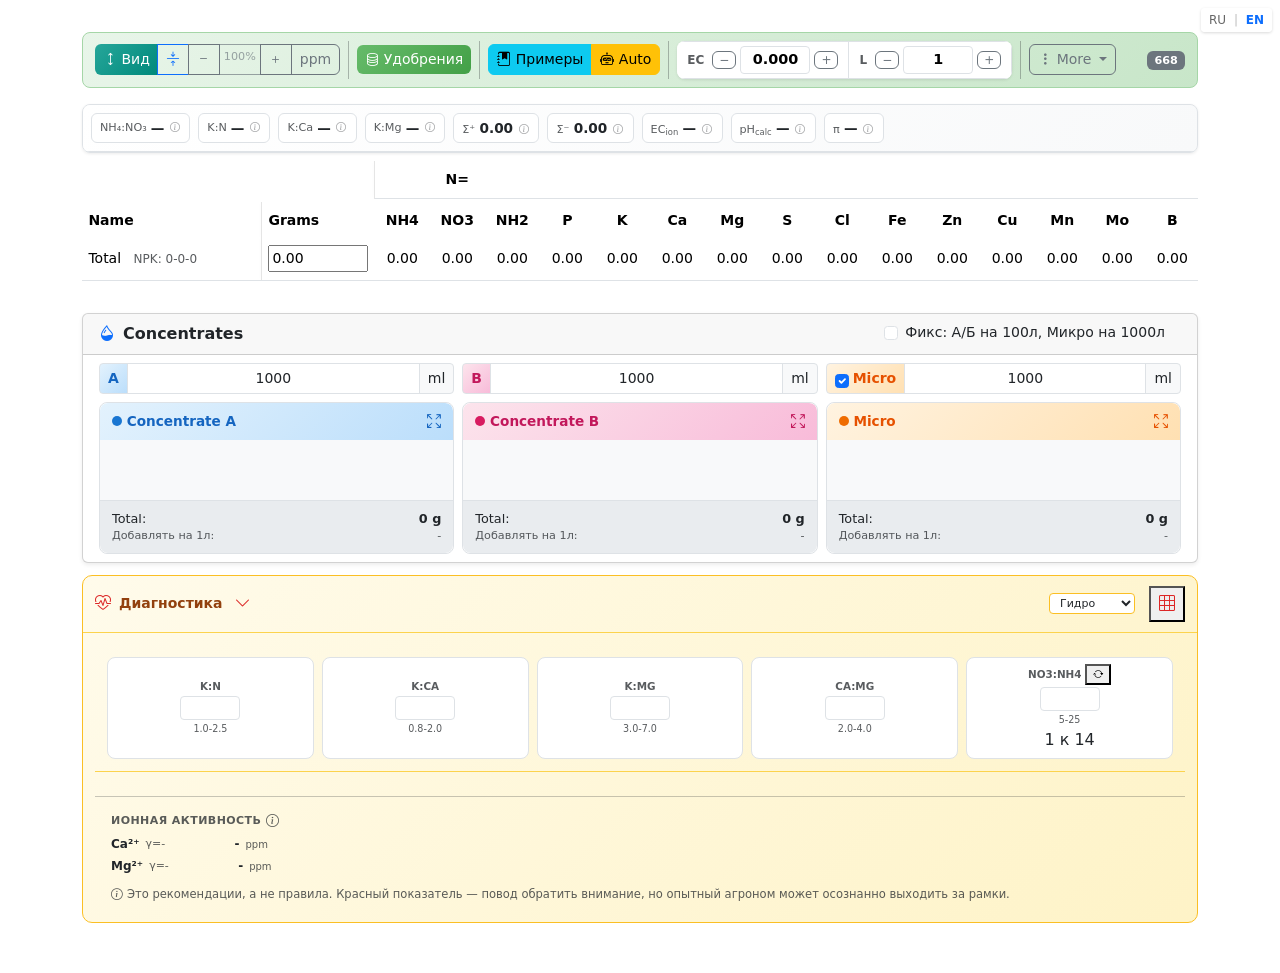
==== commit 78f35c25: "правки удобрений" ====
--- a/index.en.html
+++ b/index.en.html
@@ -1,5 +1,5 @@
 <!DOCTYPE html>
-<html data-bs-theme="light" lang="ru">
+<html data-bs-theme="light" lang="en">
 <head>
 <!-- Sentry/GlitchTip Error Tracking -->
 
@@ -40,24 +40,24 @@
 
 <!-- Open Graph / Facebook -->
 <meta content="website" property="og:type"/>
-<meta content="http://127.0.0.1:8003/calc/fertilizer/" property="og:url"/>
+<meta content="http://127.0.0.1:8003/en/calc/fertilizer/" property="og:url"/>
 <meta content="
             Fertilizer - Калькулятор готовых удобрений" property="og:title"/>
 <meta content="Точный расчет питательных растворов для гидропоники. Калькулятор NPK, управление IoT устройствами, магазин удобрений." property="og:description"/>
 
 
 
-<meta content="ru_RU" property="og:locale"/>
+<meta content="en_US" property="og:locale"/>
 
 <!-- Twitter -->
 <meta content="summary" name="twitter:card"/>
-<meta content="http://127.0.0.1:8003/calc/fertilizer/" name="twitter:url"/>
+<meta content="http://127.0.0.1:8003/en/calc/fertilizer/" name="twitter:url"/>
 <meta content="
             Fertilizer - Калькулятор готовых удобрений" name="twitter:title"/>
 <meta content="Точный расчет питательных растворов для гидропоники" name="twitter:description"/>
 
 <!-- Canonical URL -->
-<link href="http://127.0.0.1:8003/calc/fertilizer/" rel="canonical"/>
+<link href="http://127.0.0.1:8003/en/calc/fertilizer/" rel="canonical"/>
 <!-- Robots (переопределяется в дочерних шаблонах) -->
 <!-- hreflang для мультиязычности -->
 
@@ -150,41 +150,41 @@
 <div class="modal-header bg-warning">
 <h5 class="modal-title fw-bold" id="complexFertilizersModalLabel">
 <i class="bi bi-exclamation-triangle-fill me-2"></i>
-                        Почему не стоит использовать комплексные удобрения?
+                        Why you should not use complex fertilizers?
                     </h5>
-<button aria-label="Закрыть" class="btn-close" data-bs-dismiss="modal" type="button"></button>
+<button aria-label="Close" class="btn-close" data-bs-dismiss="modal" type="button"></button>
 </div>
 <div class="modal-body">
 <p>
-                        ## Почему комплексные удобрения могут быть вредны для гидропоники<br/>
-                        ### 1. Непредсказуемость профиля питания<br/>
-                        Комплексные удобрения содержат несколько питательных элементов в одной формуле. Однако, их соотношение и доступность для растений могут сильно варьироваться. Это значит, что вы не можете точно знать, сколько именно каждого элемента получает ваше растение. В гидропонике, где растения растут в водной среде без почвы, это особенно критично. Если растения не получают нужные им элементы в нужных количествах, их рост может замедлиться, а урожайность снизиться.<br/>
+                        ## Why complex fertilizers can be harmful for hydroponics<br/>
+                        ### 1. Unpredictability of nutrient profile<br/>
+                        Complex fertilizers contain several nutrients in one formula. However, their ratio and availability to plants can vary significantly. This means you cannot know exactly how much of each element your plant receives. In hydroponics, where plants grow in a water environment without soil, this is especially critical. If plants do not receive the elements they need in the right amounts, their growth may slow down and yield may decrease.<br/>
 
-                        ### 2. Контроль за питательными веществами<br/>
+                        ### 2. Nutrient control<br/>
 
-                        С простыми солями, такими как нитрат калия или сульфат магния, вы можете легко контролировать концентрацию питательных веществ в растворе. Это можно сделать с помощью измерения плотности раствора и его электропроводности:<br/>
+                        With simple salts, such as potassium nitrate or magnesium sulfate, you can easily control the concentration of nutrients in the solution. This can be done by measuring the solution density and its electrical conductivity:<br/>
 
-                        - Плотность показывает, сколько солей растворено в воде.<br/>
-                        - Электропроводность указывает на общее количество ионов в растворе.<br/>
+                        - Density shows how much salt is dissolved in water.<br/>
+                        - Electrical conductivity indicates the total amount of ions in the solution.- Electrical conductivity indicates the total amount of ions in the solution.<br/>
 
-                        Эти параметры можно легко измерить с помощью простых приборов. Таким образом, вы можете точно регулировать уровень питательных веществ и адаптировать его под потребности ваших растений.<br/>
+                        These parameters can be easily measured with simple instruments. This way, you can precisely adjust the nutrient level and adapt it to the needs of your plants.<br/>
 
-                        ### 3. Доверие к производителям комплексных удобрений<br/>
+                        ### 3. Trust in complex fertilizer manufacturers<br/>
 
-                        Когда вы используете комплексные удобрения, вы полагаетесь на информацию от производителя о том, какие элементы и в каком количестве они содержат. Однако эта информация может быть не всегда точной или актуальной. Профили питания, которые делятся людьми, использующими комплексные удобрения, могут не соответствовать реальности их конкретной системы. Это может привести к неправильному пониманию потребностей растений и ошибкам в уходе за ними.<br/>
+                        When you use complex fertilizers, you rely on information from the manufacturer about what elements and in what quantities they contain. However, this information may not always be accurate or up-to-date. Nutrient profiles shared by people using complex fertilizers may not match the reality of their specific system. This can lead to misunderstanding plant needs and errors in their care.<br/>
 
-                        ### 4. Риски для развития гидропоники<br/>
+                        ### 4. Risks for hydroponics development<br/>
 
-                        Использование комплексных удобрений может создать ложное чувство уверенности у новичков в гидропонике. Они могут думать, что с комплексами все будет просто и удобно, но на практике это может привести к проблемам:<br/>
+                        Using complex fertilizers can create a false sense of confidence in hydroponics beginners. They may think that everything will be simple and convenient with complexes, but in practice this can lead to problems:<br/>
 
-                        - Дефицит питательных веществ: Если в комплексе не хватает какого-то элемента, это может негативно сказаться на росте растений.<br/>
-                        - Избыток питательных веществ: Если элементы не усваиваются должным образом, это может привести к токсичности и повреждению корней.<br/>
+                        - Nutrient deficiency: If the complex lacks some element, this can negatively affect plant growth.<br/>
+                        - Nutrient excess: If elements are not absorbed properly, this can lead to toxicity and root damage.<br/>
 </p>
 <p>
-                        ### Заключение<br/>
+                        ### Conclusion<br/>
 
-                        В итоге, использование простых солей вместо комплексных удобрений дает вам больше контроля над процессом питания растений. Вы можете точно регулировать состав раствора и адаптировать его под конкретные условия вашей гидропонной системы. Это особенно важно для успешного роста растений и получения хорошего урожая. Поэтому стоит задуматься о том, какие удобрения вы используете в своей практике гидропоники!<br/>
-<span class="text-danger">в этом калькуляторе так же можно использовать простые соли</span><br/>
+                        In conclusion, using simple salts instead of complex fertilizers gives you more control over plant nutrition. You can precisely adjust the solution composition and adapt it to the specific conditions of your hydroponic system. This is especially important for successful plant growth and a good harvest. Therefore, it is worth considering what fertilizers you use in your hydroponics practice!<br/>
+<span class="text-danger">you can also use simple salts in this calculator</span><br/>
 </p>
 </div>
 </div>
@@ -195,7 +195,7 @@
 <div class="fert-toolbar d-flex flex-wrap gap-1 mb-3 align-items-center">
 <!-- ===== ГРУППА: Вид ===== -->
 <div class="btn-group btn-group-sm" role="group">
-<button class="btn btn-primary" id="view-mode-toggle-btn" title="Переключить вид" type="button">
+<button class="btn btn-primary" id="view-mode-toggle-btn" title="Toggle view" type="button">
 <i class="bi bi-table"></i> Вид
             </button>
 <button class="btn btn-outline-primary" id="fert-v-width-toggle-toolbar" title="Компактный/Широкий" type="button">
@@ -207,7 +207,7 @@
 <span class="btn btn-outline-secondary disabled px-1" id="fert-zoom-value-wrap" style="min-width: 40px;">
 <span id="fert-zoom-value" style="font-size: 0.7rem;">100%</span>
 </span>
-<button class="btn btn-outline-secondary" id="fert-zoom-increase" title="Увеличить" type="button">
+<button class="btn btn-outline-secondary" id="fert-zoom-increase" title="Increase" type="button">
 <i class="bi bi-plus"></i>
 </button>
 <button class="btn btn-outline-secondary" id="grams_ppm_menu" title="Единицы измерения" type="button">
@@ -228,12 +228,12 @@
 <button class="btn btn-info" data-bs-target="#fertilizerPresetsModal" data-bs-toggle="modal" title="Готовые профили" type="button">
 <i class="bi bi-journal-bookmark-fill"></i> Примеры
             </button>
-<button class="btn btn-warning" data-bs-target="#autoSolveModal" data-bs-toggle="modal" title="Автоподбор рецепта" type="button">
-<i class="bi bi-robot"></i> Авто
+<button class="btn btn-warning" data-bs-target="#autoSolveModal" data-bs-toggle="modal" title="Auto recipe selection" type="button">
+<i class="bi bi-robot"></i> Auto
             </button>
 </div>
 <span class="vr align-self-stretch mx-1"></span>
-<span class="d-none" id="matrix-toggle-text">Показать матрицу</span>
+<span class="d-none" id="matrix-toggle-text">Show matrix</span>
 <!-- ===== EC + Л ===== -->
 <div class="ec-litres-group d-flex align-items-stretch">
 <div class="summary-item summary-ec">
@@ -246,7 +246,7 @@
 <span class="d-none" id="ec-display">0,000</span>
 </div>
 <div class="summary-item summary-litres">
-<span class="summary-label">Л</span>
+<span class="summary-label">L</span>
 <div class="d-flex align-items-center gap-1">
 <button class="btn btn-xs btn-outline-secondary" id="litres-decrease" title="−">−</button>
 <input class="summary-input" data-step="0.1" id="litres" inputmode="decimal" type="text" value="1"/>
@@ -257,14 +257,14 @@
 <span class="vr align-self-stretch mx-1"></span>
 <!-- ===== Ещё (dropdown) ===== -->
 <div class="dropdown">
-<button aria-expanded="false" class="btn btn-sm btn-outline-secondary dropdown-toggle" data-bs-toggle="dropdown" id="fert-more-btn" title="Ещё" type="button">
+<button aria-expanded="false" class="btn btn-sm btn-outline-secondary dropdown-toggle" data-bs-toggle="dropdown" id="fert-more-btn" title="More" type="button">
 <i class="bi bi-three-dots-vertical"></i>
-<span class="d-none d-sm-inline">Ещё</span>
+<span class="d-none d-sm-inline">More</span>
 </button>
 <ul class="dropdown-menu dropdown-menu-end">
 <!-- Зум (только на мобиле) -->
 <li class="d-sm-none">
-<h6 class="dropdown-header">Масштаб</h6>
+<h6 class="dropdown-header">Scale</h6>
 </li>
 <li class="d-sm-none">
 <div class="dropdown-item d-flex align-items-center gap-2 py-1">
@@ -272,7 +272,7 @@
 <i class="bi bi-dash"></i>
 </button>
 <span class="text-center" id="fert-zoom-value-mob" style="min-width:36px;font-size:0.8rem;">100%</span>
-<button class="btn btn-outline-secondary btn-sm" id="fert-zoom-increase-mob" title="Увеличить" type="button">
+<button class="btn btn-outline-secondary btn-sm" id="fert-zoom-increase-mob" title="Increase" type="button">
 <i class="bi bi-plus"></i>
 </button>
 <button class="btn btn-outline-primary btn-sm" id="fert-v-width-toggle-mob" title="Компактный/Широкий" type="button">
@@ -282,7 +282,7 @@
 </li>
 <li class="d-sm-none"><hr class="dropdown-divider"/></li>
 <!-- Анализ -->
-<li><h6 class="dropdown-header">Анализ</h6></li>
+<li><h6 class="dropdown-header">Analysis</h6></li>
 <li>
 <button class="dropdown-item" id="matrix-toggle-toolbar" type="button">
 <i class="bi bi-grid-3x3 me-2"></i>Матрица соотношений
@@ -290,18 +290,18 @@
 </li>
 <li>
 <button class="dropdown-item" data-bs-target="#blockingModal" data-bs-toggle="modal" type="button">
-<i class="bi bi-shield-lock me-2"></i>Совместимость элементов
+<i class="bi bi-shield-lock me-2"></i>Element Compatibility
                     </button>
 </li>
 <li>
 <a class="dropdown-item" href="#card-diagnostics" id="diag-status-btn">
-<i class="bi bi-heart-pulse me-2"></i>Диагностика баланса
+<i class="bi bi-heart-pulse me-2"></i>Balance diagnostics
                         <span class="badge bg-secondary ms-1" id="diag-status-badge">—</span>
 </a>
 </li>
 <li><hr class="dropdown-divider"/></li>
 <!-- Инструменты -->
-<li><h6 class="dropdown-header">Инструменты</h6></li>
+<li><h6 class="dropdown-header">Tools</h6></li>
 <li>
 <button class="dropdown-item" data-bs-target="#ohpgShareModal" data-bs-toggle="modal" type="button">
 <i class="bi bi-calculator me-2"></i>Замешать в OHPG
@@ -309,20 +309,20 @@
 </li>
 <li>
 <button class="dropdown-item" data-bs-target="#fert_kislota" data-bs-toggle="modal" type="button">
-<i class="bi bi-droplet-fill me-2"></i>Калькулятор кислот
+<i class="bi bi-droplet-fill me-2"></i>Acid calculator
                     </button>
 </li>
 <li>
 <button class="dropdown-item" data-bs-target="#shareModal" data-bs-toggle="modal" type="button">
-<i class="bi bi-share me-2"></i>Поделиться рецептом
+<i class="bi bi-share me-2"></i>Share recipe
                     </button>
 </li>
 <li><hr class="dropdown-divider"/></li>
 <!-- Справка -->
-<li><h6 class="dropdown-header">Справка</h6></li>
+<li><h6 class="dropdown-header">Help</h6></li>
 <li>
 <button class="dropdown-item" data-bs-target="#complexFertilizersModal" data-bs-toggle="modal" type="button">
-<i class="bi bi-exclamation-triangle me-2 text-warning"></i>Почему не комплексные?
+<i class="bi bi-exclamation-triangle me-2 text-warning"></i>Why not complex?
                     </button>
 </li>
 <li>
@@ -339,7 +339,7 @@
 </div>
 <!-- Счётчик удобрений -->
 <span class="ms-auto text-muted small">
-<span class="badge bg-secondary" title="Доступно удобрений">668</span>
+<span class="badge bg-secondary" title="Fertilizers available">668</span>
 </span>
 <!-- Скрытые кнопки для обработчиков -->
 <button class="d-none" id="toggleButon"></button>
@@ -359,32 +359,32 @@
 <span class="summary-badge fert-info-badge">
 <span class="text-muted small">NH₄:NO₃</span>
 <span class="fw-semibold" id="n-ratio-k">—</span>
-<button aria-label="Подробнее" class="fert-info-btn" id="fert-nh4no3-info-btn" type="button"><i class="bi bi-info-circle"></i></button>
+<button aria-label="Details" class="fert-info-btn" id="fert-nh4no3-info-btn" type="button"><i class="bi bi-info-circle"></i></button>
 </span>
 <span class="summary-badge fert-info-badge">
 <span class="text-muted small">K:N</span>
 <span class="fw-semibold" id="mini-KN-top">—</span>
-<button aria-label="Подробнее" class="fert-info-btn" id="fert-kn-info-btn" type="button"><i class="bi bi-info-circle"></i></button>
+<button aria-label="Details" class="fert-info-btn" id="fert-kn-info-btn" type="button"><i class="bi bi-info-circle"></i></button>
 </span>
 <span class="summary-badge fert-info-badge">
 <span class="text-muted small">K:Ca</span>
 <span class="fw-semibold" id="mini-KCa-top">—</span>
-<button aria-label="Подробнее" class="fert-info-btn" id="fert-kca-info-btn" type="button"><i class="bi bi-info-circle"></i></button>
+<button aria-label="Details" class="fert-info-btn" id="fert-kca-info-btn" type="button"><i class="bi bi-info-circle"></i></button>
 </span>
 <span class="summary-badge fert-info-badge">
 <span class="text-muted small">K:Mg</span>
 <span class="fw-semibold" id="mini-KMg-top">—</span>
-<button aria-label="Подробнее" class="fert-info-btn" id="fert-kmg-info-btn" type="button"><i class="bi bi-info-circle"></i></button>
+<button aria-label="Details" class="fert-info-btn" id="fert-kmg-info-btn" type="button"><i class="bi bi-info-circle"></i></button>
 </span>
 <span class="summary-badge fert-info-badge d-none d-md-inline">
 <span class="text-muted small">Σ⁺</span>
 <span class="fw-semibold" id="sum-cations">0.00</span>
-<button aria-label="Подробнее" class="fert-info-btn" id="fert-cations-info-btn" type="button"><i class="bi bi-info-circle"></i></button>
+<button aria-label="Details" class="fert-info-btn" id="fert-cations-info-btn" type="button"><i class="bi bi-info-circle"></i></button>
 </span>
 <span class="summary-badge fert-info-badge d-none d-md-inline">
 <span class="text-muted small">Σ⁻</span>
 <span class="fw-semibold" id="sum-anions">0.00</span>
-<button aria-label="Подробнее" class="fert-info-btn" id="fert-anions-info-btn" type="button"><i class="bi bi-info-circle"></i></button>
+<button aria-label="Details" class="fert-info-btn" id="fert-anions-info-btn" type="button"><i class="bi bi-info-circle"></i></button>
 </span>
 <!-- Попапы для ratio-бейджей -->
 <div class="fert-info-popup d-none" id="fert-nh4no3-popup">
@@ -414,29 +414,29 @@
 <div class="fert-info-popup d-none" id="fert-cations-popup">
 <button class="fert-info-popup-close" id="fert-cations-popup-close" type="button">×</button>
 <strong>Σ⁺ — сумма катионов (мэкв/л)</strong>
-<p>NH₄⁺ + K⁺ + Ca²⁺ + Mg²⁺ в миллиэквивалентах на литр.</p>
+<p>NH₄⁺ + K⁺ + Ca²⁺ + Mg²⁺ in milliequivalents per liter.</p>
 <p>В сбалансированном растворе Σ⁺ ≈ Σ⁻. Большая разница указывает на дисбаланс заряда.</p>
 </div>
 <div class="fert-info-popup d-none" id="fert-anions-popup">
 <button class="fert-info-popup-close" id="fert-anions-popup-close" type="button">×</button>
 <strong>Σ⁻ — сумма анионов (мэкв/л)</strong>
-<p>NO₃⁻ + H₂PO₄⁻ + SO₄²⁻ + Cl⁻ в миллиэквивалентах на литр.</p>
+<p>NO₃⁻ + H₂PO₄⁻ + SO₄²⁻ + Cl⁻ in milliequivalents per liter.</p>
 <p>В сбалансированном растворе Σ⁻ ≈ Σ⁺. Большая разница указывает на дисбаланс заряда.</p>
 </div>
 <span class="summary-badge fert-info-badge d-none d-lg-inline">
 <span class="text-muted small">EC<sub>ion</sub></span>
 <span class="fw-semibold" id="fert-ec-ion">—</span>
-<button aria-label="Подробнее" class="fert-info-btn" id="fert-ec-ion-info-btn" type="button"><i class="bi bi-info-circle"></i></button>
+<button aria-label="Details" class="fert-info-btn" id="fert-ec-ion-info-btn" type="button"><i class="bi bi-info-circle"></i></button>
 </span>
 <span class="summary-badge fert-info-badge d-none d-lg-inline">
 <span class="text-muted small">pH<sub>calc</sub></span>
 <span class="fw-semibold" id="fert-ph-calc">—</span>
-<button aria-label="Подробнее" class="fert-info-btn" id="fert-ph-calc-info-btn" type="button"><i class="bi bi-info-circle"></i></button>
+<button aria-label="Details" class="fert-info-btn" id="fert-ph-calc-info-btn" type="button"><i class="bi bi-info-circle"></i></button>
 </span>
 <span class="summary-badge fert-info-badge d-none d-lg-inline">
 <span class="text-muted small">π</span>
 <span class="fw-semibold" id="fert-osmotic">—</span>
-<button aria-label="Подробнее" class="fert-info-btn" id="fert-osmotic-info-btn" type="button"><i class="bi bi-info-circle"></i></button>
+<button aria-label="Details" class="fert-info-btn" id="fert-osmotic-info-btn" type="button"><i class="bi bi-info-circle"></i></button>
 </span>
 <!-- Попапы с пояснениями -->
 <div class="fert-info-popup d-none" id="fert-ec-ion-popup">
@@ -448,20 +448,20 @@
 <div class="fert-info-popup d-none" id="fert-ph-calc-popup">
 <button class="fert-info-popup-close" id="fert-ph-calc-popup-close" type="button">×</button>
 <strong>pH<sub>calc</sub> — оценочный pH</strong>
-<p>Эмпирическая формула: pH = 6.5 − 2.0 × (NH₄/N_total)</p>
+<p>Empirical formula: pH = 6.5 − 2.0 × (NH₄/N_total)</p>
 <p>Точность ±0.3–0.5 pH единиц. Рассчитан для чистой воды без карбонатного буфера. Всегда проверяй реальным pH-метром!</p>
 </div>
 <div class="fert-info-popup d-none" id="fert-osmotic-popup">
 <button class="fert-info-popup-close" id="fert-osmotic-popup-close" type="button">×</button>
 <strong>π — осмотическое давление</strong>
-<p>π (бар) ≈ 0.36 × EC_ion. Показывает осмотическую нагрузку на корень.</p>
+<p>π (bar) ≈ 0.36 × EC_ion. Shows the osmotic load on the root.</p>
 <table class="fert-osmotic-table">
-<tr><td>Низкое</td><td>&lt; 0.5 бар</td></tr>
-<tr><td>Норма</td><td>0.5–0.9 бар</td></tr>
-<tr><td>Допустимо</td><td>0.9–1.3 бар</td></tr>
-<tr><td>Стресс</td><td>1.3–1.8 бар</td></tr>
+<tr><td>Low</td><td>&lt; 0.5 бар</td></tr>
+<tr><td>Normal</td><td>0.5–0.9 бар</td></tr>
+<tr><td>Acceptable</td><td>0.9–1.3 бар</td></tr>
+<tr><td>Stress</td><td>1.3–1.8 бар</td></tr>
 <tr><td>Сильный стресс</td><td>1.8–2.5 бар</td></tr>
-<tr><td>Критично</td><td>&gt; 2.5 бар</td></tr>
+<tr><td>Critical</td><td>&gt; 2.5 бар</td></tr>
 </table>
 </div>
 </div>
@@ -472,7 +472,7 @@
 <span class="d-none" id="mini-KCa">—</span>
 <span class="d-none" id="mini-KMg">—</span>
 <span class="d-none" id="mini-matrix-inline"></span>
-<span class="d-none" id="matrix-mode-text">Мини</span>
+<span class="d-none" id="matrix-mode-text">Mini</span>
 <span class="d-none" id="summary-toggle-btn"></span>
 <span class="d-none" id="summary-toggle-icon"></span>
 </div>
@@ -541,17 +541,17 @@
 <div class="modal-dialog modal-dialog-scrollable modal-lg">
 <div class="modal-content">
 <div class="modal-header py-2">
-<h6 class="modal-title mb-0" id="add_plant_fertLabel">Добавить удобрение</h6>
+<h6 class="modal-title mb-0" id="add_plant_fertLabel">Add fertilizer</h6>
 <button aria-label="Close" class="btn-close" data-bs-dismiss="modal" type="button"></button>
 </div>
 <div class="modal-body py-2">
 <!-- Подсказка -->
 <div class="alert alert-info py-2 px-3 mb-2" style="font-size: 0.8rem;">
 <i class="bi bi-info-circle"></i>
-                    Заполняйте как на упаковке. Если указаны оксиды (K₂O, P₂O₅) — используйте их поля.
+                    Fill in as on package. If oxides (K2O, P2O5) are specified - use their fields.
                 </div>
-<form action="/calc/fert-new/" enctype="multipart/form-data" id="form-add_plant_fert" method="post">
-<input name="csrfmiddlewaretoken" type="hidden" value="9MCsc2klR7gPPws4toHZDFTVxSPaUeo6kUnXbvgXfpks4I5z9ywL840364kNh3OF"/>
+<form action="/en/calc/fert-new/" enctype="multipart/form-data" id="form-add_plant_fert" method="post">
+<input name="csrfmiddlewaretoken" type="hidden" value="UgiPczBEU5oPvkvgrKHwww2eXIYU5IFQVoKMApMWpvEpotoB5sY3p230Od9Xpzzl"/>
 <div class="section-header">Основное</div>
 <div class="row g-2 mb-2">
 <div class="col-12 field-compact">
@@ -787,9 +787,9 @@
 </div>
 </div>
 <div class="modal-footer py-2">
-<button class="btn btn-sm btn-secondary" data-bs-dismiss="modal" type="button">Отмена</button>
+<button class="btn btn-sm btn-secondary" data-bs-dismiss="modal" type="button">Cancel</button>
 <button class="btn btn-sm btn-primary" form="form-add_plant_fert" type="submit">
-<i class="bi bi-check-lg"></i> добавить
+<i class="bi bi-check-lg"></i> add
                 </button>
 </div>
 </div>
@@ -799,38 +799,38 @@
 <div class="modal-dialog modal-dialog-centered modal-lg">
 <div class="modal-content" style="min-width: 400px;">
 <div class="modal-header">
-<h5 class="modal-title" id="fert_kislotaLabel">Расчет кислот</h5>
+<h5 class="modal-title" id="fert_kislotaLabel">Acid calculation</h5>
 <button aria-label="Close" class="btn-close" data-bs-dismiss="modal" type="button"></button>
 </div>
 <div class="modal-body">
-<h3>Расчет содержания элементов в кислотах</h3>
+<h3>Complex composition (% element content):</h3>
 <form action="" class="login-form m-auto">
-<p><a href="https://ru.webqc.org/mmcalc.php" rel="nofollow noopener" target="_blank">Кальк молярных масс</a></p>
+<p><a href="https://ru.webqc.org/mmcalc.php" rel="nofollow noopener" target="_blank">Acid calculator</a></p>
 <div class="form-group">
-<label for="acid_type">Тип кислоты:</label>
+<label for="acid_type">Water and acids:</label>
 <select id="acid_type" name="acid_type" onchange="calculateAcidContent()">
-<option value="HNO3">Азотная кислота (HNO3)</option>
-<option value="H3PO4">Фосфорная кислота (H3PO4)</option>
-<option value="H2SO4">Серная кислота (H2SO4)</option>
+<option value="HNO3">Water and acids</option>
+<option value="H3PO4">Permanent link</option>
+<option value="H2SO4">Potassium sulfate K2SO4</option>
 </select>
 </div>
 <div class="form-group">
-<label for="acid_concentration">Концентрация (%):</label>
+<label for="acid_concentration">Concentration (%):</label>
 <input id="acid_concentration" name="acid_concentration" onchange="calculateAcidContent()" step="0.1" type="number" value="35"/>
 </div>
 <div class="form-group">
-<label for="acid_density">Плотность (г/мл):</label>
+<label for="acid_density">Density::</label>
 <input disabled="" id="acid_density" name="acid_density" step="0.01" type="number" value="1.22"/>
 </div>
 <div class="form-group">
-<label>Результат элемента <span class="text-danger" id="element">0</span></label>
+<label>Element Compatibility <span class="text-danger" id="element">0</span></label>
 <p>
-<span style="display: inline-block; width: 100px;">мл:</span>
-<span id="elementPPM_ml">0</span> ppm, масса: <span id="element_mass_ml">0</span> г. <br/>
-<span style="display: inline-block; width: 100px;">граммы:</span>
-<span id="elementPPM_g">0</span> ppm, масса: <span id="element_mass_g">0</span> г. <br/>
+<span style="display: inline-block; width: 100px;">ml:</span>
+<span id="elementPPM_ml">0</span> ppm, mass: <span id="element_mass_ml">0</span> g. <br/>
+<span style="display: inline-block; width: 100px;">Grams:</span>
+<span id="elementPPM_g">0</span> ppm, mass: <span id="element_mass_g">0</span> g. <br/>
 
-                            Процентное содержание элемента <span id="element_percentage">0</span>%
+                            Complex composition (% element content): <span id="element_percentage">0</span>%
                         </p>
 </div>
 </form>
@@ -847,17 +847,17 @@
 <div class="modal-dialog modal-dialog-scrollable modal-lg">
 <div class="modal-content">
 <div class="modal-header py-2">
-<h6 class="modal-title mb-0" id="edit_plant_fertLabel">Редактировать удобрение</h6>
+<h6 class="modal-title mb-0" id="edit_plant_fertLabel">Edit fertilizer</h6>
 <button aria-label="Close" class="btn-close" data-bs-dismiss="modal" type="button"></button>
 </div>
 <div class="modal-body py-2">
 <!-- Подсказка -->
 <div class="alert alert-info py-2 px-3 mb-2" style="font-size: 0.8rem;">
 <i class="bi bi-info-circle"></i>
-                    Заполняйте как на упаковке. Если указаны оксиды (K₂O, P₂O₅) — используйте их поля.
+                    Fill in as on package. If oxides (K2O, P2O5) are specified - use their fields.
                 </div>
-<form action="/calc/fert-new/1/" enctype="multipart/form-data" id="form-edit_plant_fert" method="post">
-<input name="csrfmiddlewaretoken" type="hidden" value="9MCsc2klR7gPPws4toHZDFTVxSPaUeo6kUnXbvgXfpks4I5z9ywL840364kNh3OF"/>
+<form action="/en/calc/fert-new/1/" enctype="multipart/form-data" id="form-edit_plant_fert" method="post">
+<input name="csrfmiddlewaretoken" type="hidden" value="UgiPczBEU5oPvkvgrKHwww2eXIYU5IFQVoKMApMWpvEpotoB5sY3p230Od9Xpzzl"/>
 <div class="section-header">Основное</div>
 <div class="row g-2 mb-2">
 <div class="col-12 field-compact">
@@ -1093,9 +1093,9 @@
 </div>
 </div>
 <div class="modal-footer py-2">
-<button class="btn btn-sm btn-secondary" data-bs-dismiss="modal" type="button">Отмена</button>
+<button class="btn btn-sm btn-secondary" data-bs-dismiss="modal" type="button">Cancel</button>
 <button class="btn btn-sm btn-primary" form="form-edit_plant_fert" type="submit">
-<i class="bi bi-check-lg"></i> редактировать
+<i class="bi bi-check-lg"></i> edit
                 </button>
 </div>
 </div>
@@ -1106,45 +1106,45 @@
 <div class="modal-dialog modal-lg modal-dialog-scrollable">
 <div class="modal-content">
 <div class="modal-header">
-<h5 class="modal-title" id="helpInfoLabel"><i class="bi bi-question-circle me-1"></i> Справка</h5>
-<button aria-label="Закрыть" class="btn-close" data-bs-dismiss="modal" type="button"></button>
+<h5 class="modal-title" id="helpInfoLabel"><i class="bi bi-question-circle me-1"></i> Help</h5>
+<button aria-label="Close" class="btn-close" data-bs-dismiss="modal" type="button"></button>
 </div>
 <div class="modal-body">
-<p>Реализованы проверки МАКРО соотношений и граммовок по Чеснокову.</p>
+<p>MACRO ratio and gram checks according to Chesnokov are implemented.</p>
 <ul class="mb-3">
-<li><span class="text-success">Зелёный</span> — хорошо</li>
-<li><span style="color:darkgoldenrod">Жёлтый</span> — мало</li>
-<li><span class="text-danger">Красный</span> — много</li>
-<li><span style="background-color:rgba(206, 19, 113, 0.66); padding:2px 4px; border-radius:2px;">меньше/больше допустимого</span>
+<li><span class="text-success">Green</span> — good</li>
+<li><span style="color:darkgoldenrod">Yellow</span> — low</li>
+<li><span class="text-danger">Red</span> — high</li>
+<li><span style="background-color:rgba(206, 19, 113, 0.66); padding:2px 4px; border-radius:2px;">below/above acceptable</span>
 </li>
 </ul>
 <p>Для анализа соотношений нажмите «Ещё» → «Матрица соотношений». Над таблицей расположена информационная панель — кликайте ⓘ для подробных пояснений по каждому параметру:</p>
 <ul class="mb-3 small">
-<li><strong>NH₄:NO₃</strong> — форма азота; NH₄ подкисляет pH, оптимум NH₄ = 5–15% от суммарного N</li>
+<li><strong>NH₄:NO₃</strong> — nitrogen form; NH₄ acidifies pH, optimum NH₄ = 5–15% of total N</li>
 <li><strong>K:N, K:Ca, K:Mg</strong> — основные соотношения элементов с цветовой индикацией</li>
-<li><strong>Σ⁺ / Σ⁻</strong> — суммы катионов и анионов (мэкв/л); в сбалансированном растворе Σ⁺ ≈ Σ⁻</li>
+<li><strong>Σ⁺ / Σ⁻</strong> — sums of cations and anions (meq/L); in a balanced solution Σ⁺ ≈ Σ⁻</li>
 <li><strong>EC<sub>ion</sub></strong> — расчётный EC по ионному составу (метод Дебая–Хюккеля); не зависит от поля EC</li>
-<li><strong>pH<sub>calc</sub></strong> — оценочный pH по формуле pH = 6.5 − 2.0×(NH₄/N); точность ±0.3–0.5</li>
-<li><strong>π</strong> — осмотическое давление (бар) ≈ 0.36×EC; норма 0.5–0.9 бар</li>
+<li><strong>pH<sub>calc</sub></strong> — estimated pH by formula pH = 6.5 − 2.0×(NH₄/N); accuracy ±0.3–0.5</li>
+<li><strong>π</strong> — osmotic pressure (bar) ≈ 0.36×EC; normal 0.5–0.9 bar</li>
 </ul>
 <hr/>
 <h6 class="fw-semibold">Основные инструменты</h6>
 <ul class="mb-3">
-<li><strong>Авто</strong> — автоподбор рецепта: задайте целевые значения в PPM или ммоль, калькулятор подберёт граммы удобрений. Можно ограничить выборку — только избранные или только моно-соли.</li>
+<li><strong>Auto</strong> — автоподбор рецепта: задайте целевые значения в PPM или ммоль, калькулятор подберёт граммы удобрений. Можно ограничить выборку — только избранные или только моно-соли.</li>
 <li><strong>Примеры</strong> — готовые профили по субстратам (гидро, кокос, минвата) и фазам; вкладка «Сообщество» — рецепты других пользователей.</li>
-<li><strong>Диагностика баланса</strong> («Ещё» → «Диагностика») — соотношения K:N, K:Ca, K:Mg, Ca:Mg, ионная активность Ca/Mg с коэффициентами γ, матрица соотношений.</li>
-<li><strong>Совместимость элементов</strong> («Ещё» → «Совместимость») — таблица антагонизмов и синергий (высокий P блокирует Fe/Zn, избыток K мешает Ca/Mg и т.д.).</li>
-<li><strong>Замешать в OHPG</strong> («Ещё» → «Замешать в OHPG») — перенести текущий рецепт в OHPG-калькулятор для расчёта по отдельным солям.</li>
-<li><strong>Поделиться рецептом</strong> («Ещё» → «Поделиться») — получить ссылку на рецепт или QR-код для передачи другим.</li>
-<li><strong>Калькулятор кислот</strong> («Ещё» → «Калькулятор кислот») — расчёт дозы HNO₃/H₂SO₄/H₃PO₄ для снижения pH.</li>
-<li><strong>Обучающий тур</strong> («Ещё» → «Обучающий тур») — пошаговый интерактивный обход всех функций.</li>
+<li><strong>Balance diagnostics</strong> («More» → «Diagnostics») — соотношения K:N, K:Ca, K:Mg, Ca:Mg, ионная активность Ca/Mg с коэффициентами γ, матрица соотношений.</li>
+<li><strong>Element Compatibility</strong> («Ещё» → «Совместимость») — таблица антагонизмов и синергий (высокий P блокирует Fe/Zn, избыток K мешает Ca/Mg и т.д.).</li>
+<li><strong>Замешать в OHPG</strong> («More» → «Mix in OHPG») — перенести текущий рецепт в OHPG-калькулятор для расчёта по отдельным солям.</li>
+<li><strong>Share recipe</strong> («Ещё» → «Поделиться») — get a link to the recipe or QR code to share with others.</li>
+<li><strong>Acid calculator</strong> («Ещё» → «Калькулятор кислот») — calculate the dose of HNO₃/H₂SO₄/H₃PO₄ to lower pH.</li>
+<li><strong>Обучающий тур</strong> («More» → «Onboarding tour») — step-by-step interactive walkthrough of all features.</li>
 </ul>
 <hr/>
-<p class="mb-1">Добавлена возможность <strong>добавления собственных удобрений</strong> — они проходят процесс модерации.</p>
-<p class="mb-0">После модерации такие удобрения <strong>нельзя редактировать</strong>. До модерации вы можете их удалить/исправить.</p>
+<p class="mb-1">Added ability <strong>adding your own fertilizers</strong> — they go through a moderation process.</p>
+<p class="mb-0">After moderation, such fertilizers <strong>cannot be edited</strong>. Before moderation, you can delete/edit them.</p>
 </div>
 <div class="modal-footer">
-<button class="btn btn-secondary" data-bs-dismiss="modal" type="button">Закрыть</button>
+<button class="btn btn-secondary" data-bs-dismiss="modal" type="button">Close</button>
 </div>
 </div>
 </div>
@@ -1153,7 +1153,7 @@
 <div class="fert-balance-header d-none" id="fertilizer-balance-header">
 <div class="balance-row" id="balance-summary">
 <div class="balance-item">
-<span class="balance-label">Литры:</span>
+<span class="balance-label">Liters:</span>
 <span class="balance-value" id="balance-litres">1.0</span>
 </div>
 <div class="vr d-none d-sm-inline"></div>
@@ -1191,20 +1191,20 @@
 <div class="modal-content">
 <div class="modal-header py-2">
 <h6 class="modal-title mb-0" id="selectFertilizerModalLabel">
-<i class="bi bi-database me-2 fert-title-icon"></i><span class="fert-title-full">База удобрений</span><span class="fert-title-short d-none">База</span>
+<i class="bi bi-database me-2 fert-title-icon"></i><span class="fert-title-full">База удобрений</span><span class="fert-title-short d-none">Base</span>
 </h6>
 <!-- Кнопка добавить в header (TWA режим) -->
 <button class="btn btn-sm btn-primary fert-add-header-btn d-none ms-auto me-2" id="add-selected-fertilizers-header" type="button">
 <i class="bi bi-plus-lg"></i> <span class="fert-counter-badge badge bg-light text-primary">0</span>
 </button>
-<button aria-label="Закрыть" class="btn-close" data-bs-dismiss="modal" type="button"></button>
+<button aria-label="Close" class="btn-close" data-bs-dismiss="modal" type="button"></button>
 </div>
 <div class="modal-body p-2">
 <!-- Навигация табами -->
 <ul class="nav nav-tabs nav-tabs-sm mb-2" id="fertModalTabs" role="tablist">
 <li class="nav-item" role="presentation">
 <button class="nav-link active py-1 px-2" data-bs-target="#fert-pane-select" data-bs-toggle="tab" id="fert-tab-select" role="tab" type="button">
-<i class="bi bi-list-check"></i> Выбрать
+<i class="bi bi-list-check"></i> Select all
                             </button>
 </li>
 </ul>
@@ -1213,30 +1213,30 @@
 <div class="tab-pane fade show active" id="fert-pane-select" role="tabpanel">
 <!-- Поиск -->
 <div class="mb-2">
-<input autocomplete="off" class="form-control form-control-sm" id="fert-search" placeholder="Поиск по названию..." type="text"/>
+<input autocomplete="off" class="form-control form-control-sm" id="fert-search" placeholder="Search by name..." type="text"/>
 </div>
 <!-- Фильтры: обычный режим (много кнопок) -->
 <div class="fert-filters-row fert-filters-desktop mb-2 d-flex flex-wrap gap-1 align-items-center">
 <button class="btn btn-sm btn-primary fert-filter-owner active" data-filter="all" type="button">
-<i class="bi bi-list-ul"></i><span class="btn-text"> Все</span> <span class="badge bg-light text-dark ms-1" id="fert-count-all">0</span>
+<i class="bi bi-list-ul"></i><span class="btn-text"> All</span> <span class="badge bg-light text-dark ms-1" id="fert-count-all">0</span>
 </button>
 <button class="btn btn-sm btn-outline-success fert-filter-owner" data-filter="favorites" type="button">
-<i class="bi bi-star-fill"></i><span class="btn-text"> Избранные</span> <span class="badge bg-success ms-1" id="fert-count-favorites">0</span>
+<i class="bi bi-star-fill"></i><span class="btn-text"> Data</span> <span class="badge bg-success ms-1" id="fert-count-favorites">0</span>
 </button>
 <span class="vr mx-1"></span>
-<button class="btn btn-sm btn-primary fert-filter-type active" data-filter="all" type="button"><i class="bi bi-grid-3x3"></i><span class="btn-text"> Все</span></button>
-<button class="btn btn-sm btn-outline-secondary fert-filter-type" data-filter="macro" type="button"><i class="bi bi-droplet-fill"></i><span class="btn-text"> Макро</span></button>
-<button class="btn btn-sm btn-outline-secondary fert-filter-type" data-filter="micro" type="button"><i class="bi bi-droplet-half"></i><span class="btn-text"> Микро</span></button>
+<button class="btn btn-sm btn-primary fert-filter-type active" data-filter="all" type="button"><i class="bi bi-grid-3x3"></i><span class="btn-text"> All</span></button>
+<button class="btn btn-sm btn-outline-secondary fert-filter-type" data-filter="macro" type="button"><i class="bi bi-droplet-fill"></i><span class="btn-text"> Macro</span></button>
+<button class="btn btn-sm btn-outline-secondary fert-filter-type" data-filter="micro" type="button"><i class="bi bi-droplet-half"></i><span class="btn-text"> Micro</span></button>
 <button class="btn btn-sm btn-outline-secondary fert-filter-type" data-filter="complex" type="button"><i class="bi bi-box-seam"></i><span class="btn-text"> Компл.</span></button>
 <span class="vr mx-1"></span>
-<button class="btn btn-sm btn-primary fert-filter-bottle active" data-filter="all" type="button"><i class="bi bi-vinyl"></i><span class="btn-text"> Все</span></button>
+<button class="btn btn-sm btn-primary fert-filter-bottle active" data-filter="all" type="button"><i class="bi bi-vinyl"></i><span class="btn-text"> All</span></button>
 <button class="btn btn-sm btn-outline-secondary fert-filter-bottle" data-filter="A" type="button">A</button>
 <button class="btn btn-sm btn-outline-secondary fert-filter-bottle" data-filter="B" type="button">B</button>
 </div>
 <!-- Фильтры: TWA режим (3 toggle-кнопки) -->
 <div class="fert-filters-twa mb-2 d-none d-flex gap-2">
 <button class="btn btn-sm btn-primary fert-toggle-owner" data-current="all" data-labels="Все,⭐,👤" data-values="all,favorites,my" type="button">
-                            Все <span class="badge bg-light text-dark ms-1" id="fert-count-all-twa">0</span>
+                            All <span class="badge bg-light text-dark ms-1" id="fert-count-all-twa">0</span>
 </button>
 <button class="btn btn-sm btn-outline-secondary fert-toggle-type" data-current="all" data-labels="Тип,Макро,Микро,Компл." data-values="all,macro,micro,complex" type="button">
                             Тип
@@ -1249,7 +1249,7 @@
 <div class="border rounded" id="fert-list" style="max-height: 400px; overflow-y: auto;">
 <div class="fert-item p-2 border-bottom d-flex align-items-start gap-2" data-b="0.02" data-bottle="B" data-ca="0" data-cao="0" data-cl="0" data-clo="0" data-co="0" data-cu="0.01" data-description="N:20.0 \u000AP2O5:5.0 \u000AK2O:10.0 \u000AMgO:1.5 \u000ASO3:20.97 \u000AN_NH4:12.1 \u000AN_NO3:7.9 \u000AP:2.18 \u000AK:8.3 \u000AMg:0.9 \u000AS:8.4 \u000AFe:0.05 \u000AZn:0.01 \u000ACu:0.01 \u000AMn:0.04 \u000AB:0.02" data-fe="0.054" data-id="981" data-is-my="0" data-k="8.3015" data-k2o="10.0" data-link="https://bhzshop.ru/catalog/akvarin-profi/akvarin-profi-aktivnyy-rost/" data-mg="0.9045" data-mgo="1.5" data-mn="0.042" data-mo="0.004" data-moderated="1" data-n="20.0" data-name='"акварин профи" активный рост' data-nh2="0" data-nh4="12.1" data-no3="7.9" data-one-liter="-1" data-p="2.1820999999999997" data-p2o5="5.0" data-pk="981" data-s="8.4" data-si="0" data-so3="20.97" data-user-id="514" data-zn="0.014" style="cursor: pointer;">
 <input class="form-check-input fert-checkbox mt-1" id="fert-981" type="checkbox"/>
-<span class="fert-favorite-btn mt-1 me-1" data-pk="981" style="cursor: pointer;" title="Добавить в избранное">
+<span class="fert-favorite-btn mt-1 me-1" data-pk="981" style="cursor: pointer;" title="Add selected">
 <i class="bi bi-star fert-favorite-icon text-warning" style="opacity: 0.3;"></i>
 </span>
 <label class="flex-grow-1 mb-0" for="fert-981" style="cursor: pointer;">
@@ -1264,7 +1264,7 @@
 </div>
 <div class="fert-item p-2 border-bottom d-flex align-items-start gap-2" data-b="0.02" data-bottle="B" data-ca="0" data-cao="0" data-cl="0" data-clo="0" data-co="0" data-cu="0.01" data-description="N:3.0 \u000AP2O5:11.0 \u000AK2O:38.0 \u000AMgO:4.98 \u000ASO3:22.47 \u000AN_NO3:3.0 \u000AP:4.8 \u000AK:31.55 \u000AMg:3.0 \u000AS:9.0 \u000AFe:0.05 \u000AZn:0.01 \u000ACu:0.01 \u000AMn:0.04 \u000AB:0.02" data-fe="0.054" data-id="977" data-is-my="0" data-k="31.545700000000004" data-k2o="38.0" data-link="https://bhzshop.ru/catalog/akvarin-profi/akvarin-profi-zavershenie-rosta/" data-mg="3.0" data-mgo="4.98" data-mn="0.042" data-mo="0.004" data-moderated="1" data-n="3.0" data-name='"акварин профи" завершение роста' data-nh2="0" data-nh4="0" data-no3="3.0" data-one-liter="-1" data-p="4.800619999999999" data-p2o5="11.0" data-pk="977" data-s="9.0" data-si="0" data-so3="22.47" data-user-id="514" data-zn="0.014" style="cursor: pointer;">
 <input class="form-check-input fert-checkbox mt-1" id="fert-977" type="checkbox"/>
-<span class="fert-favorite-btn mt-1 me-1" data-pk="977" style="cursor: pointer;" title="Добавить в избранное">
+<span class="fert-favorite-btn mt-1 me-1" data-pk="977" style="cursor: pointer;" title="Add selected">
 <i class="bi bi-star fert-favorite-icon text-warning" style="opacity: 0.3;"></i>
 </span>
 <label class="flex-grow-1 mb-0" for="fert-977" style="cursor: pointer;">
@@ -1279,7 +1279,7 @@
 </div>
 <div class="fert-item p-2 border-bottom d-flex align-items-start gap-2" data-b="0.02" data-bottle="B" data-ca="0" data-cao="0" data-cl="0" data-clo="0" data-co="0" data-cu="0.01" data-description="N:13.0 \u000AP2O5:41.0 \u000AK2O:13.0 \u000AN_NH4:8.6 \u000AN_NO3:4.4 \u000AP:17.89 \u000AK:10.79 \u000AFe:0.05 \u000AZn:0.01 \u000ACu:0.01 \u000AMn:0.04 \u000AB:0.02" data-fe="0.054" data-id="982" data-is-my="0" data-k="10.79195" data-k2o="13.0" data-link="https://bhzshop.ru/catalog/akvarin-profi/akvarin-profi-nachalo-rosta/" data-mg="0" data-mgo="0" data-mn="0.042" data-mo="0.004" data-moderated="1" data-n="13.0" data-name='"акварин профи" начало роста' data-nh2="0" data-nh4="8.6" data-no3="4.4" data-one-liter="-1" data-p="17.89322" data-p2o5="41.0" data-pk="982" data-s="0" data-si="0" data-so3="0" data-user-id="514" data-zn="0.014" style="cursor: pointer;">
 <input class="form-check-input fert-checkbox mt-1" id="fert-982" type="checkbox"/>
-<span class="fert-favorite-btn mt-1 me-1" data-pk="982" style="cursor: pointer;" title="Добавить в избранное">
+<span class="fert-favorite-btn mt-1 me-1" data-pk="982" style="cursor: pointer;" title="Add selected">
 <i class="bi bi-star fert-favorite-icon text-warning" style="opacity: 0.3;"></i>
 </span>
 <label class="flex-grow-1 mb-0" for="fert-982" style="cursor: pointer;">
@@ -1294,7 +1294,7 @@
 </div>
 <div class="fert-item p-2 border-bottom d-flex align-items-start gap-2" data-b="0.02" data-bottle="B" data-ca="0" data-cao="0" data-cl="0" data-clo="0" data-co="0" data-cu="0.01" data-description="N:12.0 \u000AP2O5:12.0 \u000AK2O:35.0 \u000AMgO:1.0 \u000ASO3:1.75 \u000AN_NO3:12.0 \u000AP:5.24 \u000AK:29.06 \u000AMg:0.6 \u000AS:0.7 \u000AFe:0.05 \u000AZn:0.01 \u000ACu:0.01 \u000AMn:0.04 \u000AB:0.02" data-fe="0.054" data-id="978" data-is-my="0" data-k="29.05525" data-k2o="35.0" data-link="https://bhzshop.ru/catalog/akvarin-profi/akvarin-profi-sozrevanie/" data-mg="0.603" data-mgo="1.0" data-mn="0.042" data-mo="0.004" data-moderated="1" data-n="12.0" data-name='"акварин профи" созревание' data-nh2="0" data-nh4="0" data-no3="12.0" data-one-liter="-1" data-p="5.2370399999999995" data-p2o5="12.0" data-pk="978" data-s="0.7" data-si="0" data-so3="1.75" data-user-id="514" data-zn="0.014" style="cursor: pointer;">
 <input class="form-check-input fert-checkbox mt-1" id="fert-978" type="checkbox"/>
-<span class="fert-favorite-btn mt-1 me-1" data-pk="978" style="cursor: pointer;" title="Добавить в избранное">
+<span class="fert-favorite-btn mt-1 me-1" data-pk="978" style="cursor: pointer;" title="Add selected">
 <i class="bi bi-star fert-favorite-icon text-warning" style="opacity: 0.3;"></i>
 </span>
 <label class="flex-grow-1 mb-0" for="fert-978" style="cursor: pointer;">
@@ -1309,7 +1309,7 @@
 </div>
 <div class="fert-item p-2 border-bottom d-flex align-items-start gap-2" data-b="0.02" data-bottle="B" data-ca="0" data-cao="0" data-cl="0" data-clo="0" data-co="0" data-cu="0.01" data-description="N:18.0 \u000AP2O5:18.0 \u000AK2O:18.0 \u000AMgO:2.0 \u000ASO3:3.75 \u000AN_NH4:2.1 \u000AN_NO3:3.9 \u000AN_NH2:12.0 \u000AP:7.86 \u000AK:14.94 \u000AMg:1.21 \u000AS:1.5 \u000AFe:0.05 \u000AZn:0.01 \u000ACu:0.01 \u000AMn:0.04 \u000AB:0.02" data-fe="0.054" data-id="979" data-is-my="0" data-k="14.9427" data-k2o="18.0" data-link="https://bhzshop.ru/catalog/akvarin-profi/akvarin-profi-universalnyy/" data-mg="1.206" data-mgo="2.0" data-mn="0.042" data-mo="0.004" data-moderated="1" data-n="18.0" data-name='"акварин профи" универсальный' data-nh2="12.0" data-nh4="2.1" data-no3="3.9" data-one-liter="-1" data-p="7.85556" data-p2o5="18.0" data-pk="979" data-s="1.5" data-si="0" data-so3="3.75" data-user-id="514" data-zn="0.014" style="cursor: pointer;">
 <input class="form-check-input fert-checkbox mt-1" id="fert-979" type="checkbox"/>
-<span class="fert-favorite-btn mt-1 me-1" data-pk="979" style="cursor: pointer;" title="Добавить в избранное">
+<span class="fert-favorite-btn mt-1 me-1" data-pk="979" style="cursor: pointer;" title="Add selected">
 <i class="bi bi-star fert-favorite-icon text-warning" style="opacity: 0.3;"></i>
 </span>
 <label class="flex-grow-1 mb-0" for="fert-979" style="cursor: pointer;">
@@ -1324,7 +1324,7 @@
 </div>
 <div class="fert-item p-2 border-bottom d-flex align-items-start gap-2" data-b="0.02" data-bottle="B" data-ca="0" data-cao="0" data-cl="0" data-clo="0" data-co="0" data-cu="0.01" data-description="N:19.0 \u000AP2O5:6.0 \u000AK2O:20.0 \u000AMgO:1.5 \u000ASO3:3.5 \u000AN_NH4:7.1 \u000AN_NO3:11.9 \u000AP:2.62 \u000AK:16.6 \u000AMg:0.9 \u000AS:1.4 \u000AFe:0.05 \u000AZn:0.01 \u000ACu:0.01 \u000AMn:0.04 \u000AB:0.02" data-fe="0.054" data-id="980" data-is-my="0" data-k="16.603" data-k2o="20.0" data-link="https://bhzshop.ru/catalog/akvarin-profi/akvarin-profi-tsvetenie/" data-mg="0.9045" data-mgo="1.5" data-mn="0.042" data-mo="0.004" data-moderated="1" data-n="19.0" data-name='"акварин профи" цветение' data-nh2="0" data-nh4="7.1" data-no3="11.9" data-one-liter="-1" data-p="2.6185199999999997" data-p2o5="6.0" data-pk="980" data-s="1.4" data-si="0" data-so3="3.5" data-user-id="514" data-zn="0.014" style="cursor: pointer;">
 <input class="form-check-input fert-checkbox mt-1" id="fert-980" type="checkbox"/>
-<span class="fert-favorite-btn mt-1 me-1" data-pk="980" style="cursor: pointer;" title="Добавить в избранное">
+<span class="fert-favorite-btn mt-1 me-1" data-pk="980" style="cursor: pointer;" title="Add selected">
 <i class="bi bi-star fert-favorite-icon text-warning" style="opacity: 0.3;"></i>
 </span>
 <label class="flex-grow-1 mb-0" for="fert-980" style="cursor: pointer;">
@@ -1339,7 +1339,7 @@
 </div>
 <div class="fert-item p-2 border-bottom d-flex align-items-start gap-2" data-b="0.02" data-bottle="B" data-ca="0" data-cao="0" data-cl="0" data-clo="0" data-co="0" data-cu="0.01" data-description="N:14.0 \u000AP2O5:7.0 \u000AK2O:28.0 \u000AMgO:3.5 \u000ASO3:6.99 \u000AN_NH4:2.0 \u000AN_NO3:8.9 \u000AN_NH2:3.1 \u000AP:3.05 \u000AK:23.24 \u000AMg:2.11 \u000AS:2.8 \u000AFe:0.05 \u000AZn:0.01 \u000ACu:0.01 \u000AMn:0.04 \u000AB:0.02" data-fe="0.054" data-id="937" data-is-my="0" data-k="23.244200000000003" data-k2o="28.0" data-link="https://bhzshop.ru/catalog/akvarin-garden/akvarin-dlya-klubniki-i-zemlyaniki100п/" data-mg="2.1105" data-mgo="3.5" data-mn="0.042" data-mo="0.004" data-moderated="1" data-n="14.0" data-name='"акварин" для клубники и земляники' data-nh2="3.1" data-nh4="2.0" data-no3="8.9" data-one-liter="-1" data-p="3.0549399999999998" data-p2o5="7.0" data-pk="937" data-s="2.8" data-si="0" data-so3="6.99" data-user-id="2" data-zn="0.014" style="cursor: pointer;">
 <input class="form-check-input fert-checkbox mt-1" id="fert-937" type="checkbox"/>
-<span class="fert-favorite-btn mt-1 me-1" data-pk="937" style="cursor: pointer;" title="Добавить в избранное">
+<span class="fert-favorite-btn mt-1 me-1" data-pk="937" style="cursor: pointer;" title="Add selected">
 <i class="bi bi-star fert-favorite-icon text-warning" style="opacity: 0.3;"></i>
 </span>
 <label class="flex-grow-1 mb-0" for="fert-937" style="cursor: pointer;">
@@ -1354,7 +1354,7 @@
 </div>
 <div class="fert-item p-2 border-bottom d-flex align-items-start gap-2" data-b="0.02" data-bottle="B" data-ca="0" data-cao="0" data-cl="0" data-clo="0" data-co="0" data-cu="0.01" data-description="N:15.0 \u000AP2O5:5.0 \u000AK2O:21.5 \u000AMgO:3.5 \u000ASO3:14.98 \u000AN_NH4:6.1 \u000AN_NO3:8.9 \u000AP:2.18 \u000AK:17.85 \u000AMg:2.11 \u000AS:6.0 \u000AFe:0.05 \u000AZn:0.01 \u000ACu:0.01 \u000AMn:0.04 \u000AB:0.02" data-fe="0.054" data-id="1235" data-is-my="0" data-k="17.848225000000003" data-k2o="21.5" data-link="https://bhzshop.ru/catalog/akvarin-garden/akvarin-dlya-petuniy/" data-mg="2.1105" data-mgo="3.5" data-mn="0.042" data-mo="0.004" data-moderated="1" data-n="15.0" data-name='"акварин" для петуний' data-nh2="0" data-nh4="6.1" data-no3="8.9" data-one-liter="-1" data-p="2.1820999999999997" data-p2o5="5.0" data-pk="1235" data-s="5.995677312000001" data-si="0" data-so3="14.97" data-user-id="1076" data-zn="0.014" style="cursor: pointer;">
 <input class="form-check-input fert-checkbox mt-1" id="fert-1235" type="checkbox"/>
-<span class="fert-favorite-btn mt-1 me-1" data-pk="1235" style="cursor: pointer;" title="Добавить в избранное">
+<span class="fert-favorite-btn mt-1 me-1" data-pk="1235" style="cursor: pointer;" title="Add selected">
 <i class="bi bi-star fert-favorite-icon text-warning" style="opacity: 0.3;"></i>
 </span>
 <label class="flex-grow-1 mb-0" for="fert-1235" style="cursor: pointer;">
@@ -1369,7 +1369,7 @@
 </div>
 <div class="fert-item p-2 border-bottom d-flex align-items-start gap-2" data-b="0.02" data-bottle="B" data-ca="0" data-cao="0" data-cl="0" data-clo="0" data-co="0" data-cu="0.01" data-description="N:13.0 \u000AP2O5:11.46 \u000AK2O:30.12 \u000AMgO:3.32 \u000ASO3:19.98 \u000AN_NH4:6.0 \u000AN_NO3:7.0 \u000AP:5.0 \u000AK:25.0 \u000AMg:2.0 \u000AS:8.0 \u000AFe:0.05 \u000AZn:0.01 \u000ACu:0.01 \u000AMn:0.04 \u000AB:0.02" data-fe="0.054" data-id="872" data-is-my="0" data-k="25.0" data-k2o="30.12" data-link="https://bhzshop.ru/catalog/akvarin-garden/akvarin-dlya-tsvetov/" data-mg="2.0" data-mgo="3.32" data-mn="0.042" data-mo="0.004" data-moderated="1" data-n="13.0" data-name='"акварин" для цветов' data-nh2="0" data-nh4="6.0" data-no3="7.0" data-one-liter="-1" data-p="5.0" data-p2o5="11.46" data-pk="872" data-s="8.0" data-si="0" data-so3="19.98" data-user-id="2" data-zn="0.014" style="cursor: pointer;">
 <input class="form-check-input fert-checkbox mt-1" id="fert-872" type="checkbox"/>
-<span class="fert-favorite-btn mt-1 me-1" data-pk="872" style="cursor: pointer;" title="Добавить в избранное">
+<span class="fert-favorite-btn mt-1 me-1" data-pk="872" style="cursor: pointer;" title="Add selected">
 <i class="bi bi-star fert-favorite-icon text-warning" style="opacity: 0.3;"></i>
 </span>
 <label class="flex-grow-1 mb-0" for="fert-872" style="cursor: pointer;">
@@ -1384,7 +1384,7 @@
 </div>
 <div class="fert-item p-2 border-bottom d-flex align-items-start gap-2" data-b="0.03" data-bottle="B" data-ca="0" data-cao="0" data-cl="0" data-clo="0" data-co="0" data-cu="0.15" data-description="N:14.0 \u000AP2O5:16.0 \u000AK2O:18.0 \u000AMgO:0.5 \u000ASO3:17.48 \u000AN_NH4:8.7 \u000AN_NO3:5.3 \u000AP:6.98 \u000AK:14.94 \u000AMg:0.3 \u000AS:7.0 \u000AFe:0.09 \u000AZn:0.04 \u000ACu:0.15 \u000AMn:0.16 \u000AMo:0.2 \u000AB:0.03" data-fe="0.09" data-id="983" data-is-my="0" data-k="14.9427" data-k2o="18.0" data-link="https://bhzshop.ru/catalog/kompleksnye-udobreniya/gruntovaya-zapravka-dlya-rassady/" data-mg="0.3015" data-mgo="0.5" data-mn="0.16" data-mo="0.2" data-moderated="1" data-n="14.0" data-name='"грунтовая заправка" для рассады' data-nh2="0" data-nh4="8.7" data-no3="5.3" data-one-liter="-1" data-p="6.98272" data-p2o5="16.0" data-pk="983" data-s="7.0" data-si="0" data-so3="17.48" data-user-id="514" data-zn="0.04" style="cursor: pointer;">
 <input class="form-check-input fert-checkbox mt-1" id="fert-983" type="checkbox"/>
-<span class="fert-favorite-btn mt-1 me-1" data-pk="983" style="cursor: pointer;" title="Добавить в избранное">
+<span class="fert-favorite-btn mt-1 me-1" data-pk="983" style="cursor: pointer;" title="Add selected">
 <i class="bi bi-star fert-favorite-icon text-warning" style="opacity: 0.3;"></i>
 </span>
 <label class="flex-grow-1 mb-0" for="fert-983" style="cursor: pointer;">
@@ -1399,7 +1399,7 @@
 </div>
 <div class="fert-item p-2 border-bottom d-flex align-items-start gap-2" data-b="0.03" data-bottle="B" data-ca="0" data-cao="0" data-cl="0" data-clo="0" data-co="0" data-cu="0.15" data-description="N:12.0 \u000AP2O5:14.0 \u000AK2O:23.0 \u000AN_NH4:5.0 \u000AN_NO3:7.0 \u000AP:6.11 \u000AK:19.09 \u000AFe:0.09 \u000AZn:0.04 \u000ACu:0.15 \u000AMn:0.16 \u000AMo:0.2 \u000AB:0.03" data-fe="0.09" data-id="991" data-is-my="0" data-k="19.09345" data-k2o="23.0" data-link="https://bhzshop.ru/catalog/kompleksnye-udobreniya/gruntovaya-zapravka-universalnaya/" data-mg="0" data-mgo="0" data-mn="0.16" data-mo="0.2" data-moderated="1" data-n="12.0" data-name='"грунтовая заправка" универсальная' data-nh2="0" data-nh4="5.0" data-no3="7.0" data-one-liter="-1" data-p="6.1098799999999995" data-p2o5="14.0" data-pk="991" data-s="0" data-si="0" data-so3="0" data-user-id="514" data-zn="0.04" style="cursor: pointer;">
 <input class="form-check-input fert-checkbox mt-1" id="fert-991" type="checkbox"/>
-<span class="fert-favorite-btn mt-1 me-1" data-pk="991" style="cursor: pointer;" title="Добавить в избранное">
+<span class="fert-favorite-btn mt-1 me-1" data-pk="991" style="cursor: pointer;" title="Add selected">
 <i class="bi bi-star fert-favorite-icon text-warning" style="opacity: 0.3;"></i>
 </span>
 <label class="flex-grow-1 mb-0" for="fert-991" style="cursor: pointer;">
@@ -1414,7 +1414,7 @@
 </div>
 <div class="fert-item p-2 border-bottom d-flex align-items-start gap-2" data-b="0" data-bottle="A" data-ca="1.0" data-cao="1.4" data-cl="0" data-clo="0" data-co="0" data-cu="0" data-description="N:2.4 \u000AP2O5:1.24 \u000AK2O:3.4 \u000ACaO:1.4 \u000AMgO:1.49 \u000ASO3:2.0 \u000AN_NH4:0.3 \u000AN_NO3:2.1 \u000AP:0.54 \u000AK:2.82 \u000ACa:1.0 \u000AMg:0.9 \u000AS:0.8" data-fe="0" data-id="950" data-is-my="0" data-k="2.82" data-k2o="3.4" data-link="https://ponics.online/calc/common_fertilizers/?params=N4IgJghgLhIFwG1QBt4gIwAYQF8A0oAZvAJwAsAbHiAOZoBMAdJmSNanBtvkfAKyY%2B1OpzLM%2BbEBy64CIYnHJDaaCpOlZZvRQGYSwtNnZpNOALo4gA%3D%3D" data-mg="0.9" data-mgo="1.49" data-mn="0" data-mo="0" data-moderated="1" data-n="2.4" data-name="a b" data-nh2="0" data-nh4="0.3" data-no3="2.1" data-one-liter="-1" data-p="0.54" data-p2o5="1.24" data-pk="950" data-s="0.8" data-si="0" data-so3="2.0" data-user-id="632" data-zn="0" style="cursor: pointer;">
 <input class="form-check-input fert-checkbox mt-1" id="fert-950" type="checkbox"/>
-<span class="fert-favorite-btn mt-1 me-1" data-pk="950" style="cursor: pointer;" title="Добавить в избранное">
+<span class="fert-favorite-btn mt-1 me-1" data-pk="950" style="cursor: pointer;" title="Add selected">
 <i class="bi bi-star fert-favorite-icon text-warning" style="opacity: 0.3;"></i>
 </span>
 <label class="flex-grow-1 mb-0" for="fert-950" style="cursor: pointer;">
@@ -1429,7 +1429,7 @@
 </div>
 <div class="fert-item p-2 border-bottom d-flex align-items-start gap-2" data-b="1.6" data-bottle="B" data-ca="0" data-cao="0" data-cl="0" data-clo="0" data-co="0" data-cu="0.25" data-description="Fe:6.0 \u000AZn:1.7 \u000ACu:0.25 \u000AMn:2.8 \u000AMo:0.25 \u000AB:1.6" data-fe="6.0" data-id="236" data-is-my="0" data-k="0" data-k2o="0" data-link="https://pr-agro.ru/catalog/adob-gidroponik-mikro-kompleks/" data-mg="0" data-mgo="0" data-mn="2.8" data-mo="0.25" data-moderated="1" data-n="0" data-name="adob® гидропоник микро комплекс" data-nh2="0" data-nh4="0" data-no3="0" data-one-liter="-1" data-p="0" data-p2o5="0" data-pk="236" data-s="0" data-si="0" data-so3="0" data-user-id="" data-zn="1.7" style="cursor: pointer;">
 <input class="form-check-input fert-checkbox mt-1" id="fert-236" type="checkbox"/>
-<span class="fert-favorite-btn mt-1 me-1" data-pk="236" style="cursor: pointer;" title="Добавить в избранное">
+<span class="fert-favorite-btn mt-1 me-1" data-pk="236" style="cursor: pointer;" title="Add selected">
 <i class="bi bi-star fert-favorite-icon text-warning" style="opacity: 0.3;"></i>
 </span>
 <label class="flex-grow-1 mb-0" for="fert-236" style="cursor: pointer;">
@@ -1444,7 +1444,7 @@
 </div>
 <div class="fert-item p-2 border-bottom d-flex align-items-start gap-2" data-b="0" data-bottle="B" data-ca="0" data-cao="0" data-cl="0" data-clo="0" data-co="0" data-cu="0" data-description="N:0.7 \u000AP2O5:5.7 \u000AK2O:5.3 \u000AMgO:2.1 \u000ASO3:5.6 \u000AN_NH4:0.4 \u000AN_NO3:0.3 \u000AP:2.49 \u000AK:4.4 \u000AMg:1.27 \u000AS:2.24" data-fe="0" data-id="514" data-is-my="0" data-k="4.399795" data-k2o="5.3" data-link="https://advancedhydro.com/products/3/dutch-formula-bloom" data-mg="1.2663" data-mgo="2.1" data-mn="0" data-mo="0" data-moderated="1" data-n="0.7" data-name="advanced hydroponics bloom" data-nh2="0" data-nh4="0.4" data-no3="0.3" data-one-liter="-1" data-p="2.487594" data-p2o5="5.7" data-pk="514" data-s="2.2408959999999998" data-si="0" data-so3="5.6" data-user-id="2" data-zn="0" style="cursor: pointer;">
 <input class="form-check-input fert-checkbox mt-1" id="fert-514" type="checkbox"/>
-<span class="fert-favorite-btn mt-1 me-1" data-pk="514" style="cursor: pointer;" title="Добавить в избранное">
+<span class="fert-favorite-btn mt-1 me-1" data-pk="514" style="cursor: pointer;" title="Add selected">
 <i class="bi bi-star fert-favorite-icon text-warning" style="opacity: 0.3;"></i>
 </span>
 <label class="flex-grow-1 mb-0" for="fert-514" style="cursor: pointer;">
@@ -1459,7 +1459,7 @@
 </div>
 <div class="fert-item p-2 border-bottom d-flex align-items-start gap-2" data-b="0" data-bottle="B" data-ca="0" data-cao="0" data-cl="0" data-clo="0" data-co="0" data-cu="0" data-description="N:2.4 \u000AP2O5:4.4 \u000AK2O:7.4 \u000AMgO:0.8 \u000ASO3:2.2 \u000AN_NH4:0.6 \u000AN_NO3:1.8 \u000AP:1.92 \u000AK:6.14 \u000AMg:0.48 \u000AS:0.88" data-fe="0" data-id="515" data-is-my="0" data-k="6.143110000000001" data-k2o="7.4" data-link="https://advancedhydro.com/products/2/dutch-formula-grow" data-mg="0.4824" data-mgo="0.8" data-mn="0" data-mo="0" data-moderated="1" data-n="2.4" data-name="advanced hydroponics grow" data-nh2="0" data-nh4="0.6" data-no3="1.8" data-one-liter="-1" data-p="1.920248" data-p2o5="4.4" data-pk="515" data-s="0.8803520000000001" data-si="0" data-so3="2.2" data-user-id="2" data-zn="0" style="cursor: pointer;">
 <input class="form-check-input fert-checkbox mt-1" id="fert-515" type="checkbox"/>
-<span class="fert-favorite-btn mt-1 me-1" data-pk="515" style="cursor: pointer;" title="Добавить в избранное">
+<span class="fert-favorite-btn mt-1 me-1" data-pk="515" style="cursor: pointer;" title="Add selected">
 <i class="bi bi-star fert-favorite-icon text-warning" style="opacity: 0.3;"></i>
 </span>
 <label class="flex-grow-1 mb-0" for="fert-515" style="cursor: pointer;">
@@ -1474,7 +1474,7 @@
 </div>
 <div class="fert-item p-2 border-bottom d-flex align-items-start gap-2" data-b="0" data-bottle="A" data-ca="4.6097505000000005" data-cao="6.45" data-cl="0" data-clo="0" data-co="0" data-cu="0" data-description="N:5.55 \u000AK2O:6.0 \u000ACaO:6.45 \u000AN_NH4:0.25 \u000AN_NO3:5.3 \u000AK:4.98 \u000ACa:4.61" data-fe="0" data-id="513" data-is-my="0" data-k="4.9809" data-k2o="6.0" data-link="https://advancedhydro.com/products/4/dutch-formula-micro" data-mg="0" data-mgo="0" data-mn="0" data-mo="0" data-moderated="1" data-n="5.55" data-name="advanced hydroponics micro(не рекомендуется - не указан состав полностью оф-но)" data-nh2="0" data-nh4="0.25" data-no3="5.3" data-one-liter="-1" data-p="0" data-p2o5="0" data-pk="513" data-s="0" data-si="0" data-so3="0" data-user-id="2" data-zn="0" style="cursor: pointer;">
 <input class="form-check-input fert-checkbox mt-1" id="fert-513" type="checkbox"/>
-<span class="fert-favorite-btn mt-1 me-1" data-pk="513" style="cursor: pointer;" title="Добавить в избранное">
+<span class="fert-favorite-btn mt-1 me-1" data-pk="513" style="cursor: pointer;" title="Add selected">
 <i class="bi bi-star fert-favorite-icon text-warning" style="opacity: 0.3;"></i>
 </span>
 <label class="flex-grow-1 mb-0" for="fert-513" style="cursor: pointer;">
@@ -1489,7 +1489,7 @@
 </div>
 <div class="fert-item p-2 border-bottom d-flex align-items-start gap-2" data-b="0" data-bottle="B" data-ca="0" data-cao="0" data-cl="0" data-clo="0" data-co="0" data-cu="0" data-description="P2O5:5.0 \u000AK2O:4.0 \u000AMgO:1.4 \u000ASO3:1.0 \u000AP:2.18 \u000AK:3.32 \u000AMg:0.84 \u000AS:0.4" data-fe="0" data-id="1189" data-is-my="0" data-k="3.3206" data-k2o="4.0" data-link="https://growrow.ru/nutritionadvanced/tproduct/338214286-158027630262-udobrenie-advanced-nutrients-jungle-juic?srsltid=AfmBOoopG6BehfN9tLFzCwC4s0l2_nJUTJW4yMamlWrs6f1glqEhwK7q" data-mg="0.8442" data-mgo="1.4" data-mn="0" data-mo="0" data-moderated="1" data-n="0" data-name="advanced jungle juice bloom" data-nh2="0" data-nh4="0" data-no3="0" data-one-liter="-1" data-p="2.1820999999999997" data-p2o5="5.0" data-pk="1189" data-s="0.40016" data-si="0" data-so3="1.0" data-user-id="2059" data-zn="0" style="cursor: pointer;">
 <input class="form-check-input fert-checkbox mt-1" id="fert-1189" type="checkbox"/>
-<span class="fert-favorite-btn mt-1 me-1" data-pk="1189" style="cursor: pointer;" title="Добавить в избранное">
+<span class="fert-favorite-btn mt-1 me-1" data-pk="1189" style="cursor: pointer;" title="Add selected">
 <i class="bi bi-star fert-favorite-icon text-warning" style="opacity: 0.3;"></i>
 </span>
 <label class="flex-grow-1 mb-0" for="fert-1189" style="cursor: pointer;">
@@ -1504,7 +1504,7 @@
 </div>
 <div class="fert-item p-2 border-bottom d-flex align-items-start gap-2" data-b="0.01" data-bottle="A" data-ca="5.0" data-cao="7.0" data-cl="0" data-clo="0" data-co="0.0005" data-cu="0.01" data-description="N:10.0 \u000AK2O:1.0 \u000ACaO:7.0 \u000AN_NH4:0.3 \u000AN_NO3:5.0 \u000AN_NH2:4.7 \u000AK:0.83 \u000ACa:5.0 \u000AFe:0.1 \u000AZn:0.01 \u000ACu:0.01 \u000AMn:0.05 \u000AB:0.01" data-fe="0.1" data-id="1188" data-is-my="0" data-k="0.83015" data-k2o="1.0" data-link="https://growrow.ru/nutritionadvanced/tproduct/338214286-204794110812-udobrenie-advanced-nutrients-jungle-juic?srsltid=AfmBOorAScsuVp0cRnuEMCNx-vs1GkyoepM9lsEYy6HgPFqyN5FejLY9" data-mg="0" data-mgo="0" data-mn="0.05" data-mo="0.0008" data-moderated="1" data-n="10.0" data-name="advanced jungle juice micro" data-nh2="4.7" data-nh4="0.3" data-no3="5.0" data-one-liter="-1" data-p="0" data-p2o5="0" data-pk="1188" data-s="0" data-si="0" data-so3="0" data-user-id="2059" data-zn="0.015" style="cursor: pointer;">
 <input class="form-check-input fert-checkbox mt-1" id="fert-1188" type="checkbox"/>
-<span class="fert-favorite-btn mt-1 me-1" data-pk="1188" style="cursor: pointer;" title="Добавить в избранное">
+<span class="fert-favorite-btn mt-1 me-1" data-pk="1188" style="cursor: pointer;" title="Add selected">
 <i class="bi bi-star fert-favorite-icon text-warning" style="opacity: 0.3;"></i>
 </span>
 <label class="flex-grow-1 mb-0" for="fert-1188" style="cursor: pointer;">
@@ -1519,7 +1519,7 @@
 </div>
 <div class="fert-item p-2 border-bottom d-flex align-items-start gap-2" data-b="0" data-bottle="B" data-ca="0" data-cao="0" data-cl="0" data-clo="0" data-co="0" data-cu="0" data-description="N:2.0 \u000AP2O5:1.0 \u000AK2O:4.0 \u000AN_NH4:1.5 \u000AN_NO3:0.5 \u000AP:0.44 \u000AK:3.32" data-fe="0" data-id="779" data-is-my="0" data-k="3.3206" data-k2o="4.0" data-link="https://www.advancednutrients.com/products/b-52/" data-mg="0" data-mgo="0" data-mn="0" data-mo="0" data-moderated="1" data-n="2.0" data-name="advanced nutrients b-52" data-nh2="0" data-nh4="1.5" data-no3="0.5" data-one-liter="-1" data-p="0.43642" data-p2o5="1.0" data-pk="779" data-s="0" data-si="0" data-so3="0" data-user-id="2" data-zn="0" style="cursor: pointer;">
 <input class="form-check-input fert-checkbox mt-1" id="fert-779" type="checkbox"/>
-<span class="fert-favorite-btn mt-1 me-1" data-pk="779" style="cursor: pointer;" title="Добавить в избранное">
+<span class="fert-favorite-btn mt-1 me-1" data-pk="779" style="cursor: pointer;" title="Add selected">
 <i class="bi bi-star fert-favorite-icon text-warning" style="opacity: 0.3;"></i>
 </span>
 <label class="flex-grow-1 mb-0" for="fert-779" style="cursor: pointer;">
@@ -1534,7 +1534,7 @@
 </div>
 <div class="fert-item p-2 border-bottom d-flex align-items-start gap-2" data-b="0" data-bottle="B" data-ca="0" data-cao="0" data-cl="0" data-clo="0" data-co="0" data-cu="0" data-description="N:2.0 \u000AP2O5:1.0 \u000AK2O:4.0 \u000AN_NO3:2.0 \u000AP:0.44 \u000AK:3.32" data-fe="0" data-id="795" data-is-my="0" data-k="3.3206" data-k2o="4.0" data-link="https://www.advancednutrients.com/wp-content/uploads/2022/07/B-52-GA-1024x586.jpg" data-mg="0" data-mgo="0" data-mn="0" data-mo="0" data-moderated="1" data-n="2.0" data-name="advanced nutrients b52" data-nh2="0" data-nh4="0" data-no3="2.0" data-one-liter="-1" data-p="0.43642" data-p2o5="1.0" data-pk="795" data-s="0" data-si="0" data-so3="0" data-user-id="788" data-zn="0" style="cursor: pointer;">
 <input class="form-check-input fert-checkbox mt-1" id="fert-795" type="checkbox"/>
-<span class="fert-favorite-btn mt-1 me-1" data-pk="795" style="cursor: pointer;" title="Добавить в избранное">
+<span class="fert-favorite-btn mt-1 me-1" data-pk="795" style="cursor: pointer;" title="Add selected">
 <i class="bi bi-star fert-favorite-icon text-warning" style="opacity: 0.3;"></i>
 </span>
 <label class="flex-grow-1 mb-0" for="fert-795" style="cursor: pointer;">
@@ -1549,7 +1549,7 @@
 </div>
 <div class="fert-item p-2 border-bottom d-flex align-items-start gap-2" data-b="0" data-bottle="A" data-ca="1.0" data-cao="1.4" data-cl="0" data-clo="0" data-co="0" data-cu="0" data-description="P2O5:4.0 \u000AK2O:4.0 \u000ACaO:1.4 \u000AMgO:0.83 \u000ASO3:2.5 \u000AP:1.75 \u000AK:3.32 \u000ACa:1.0 \u000AMg:0.5 \u000AS:1.0 \u000AFe:0.1" data-fe="0.1" data-id="712" data-is-my="0" data-k="3.3206" data-k2o="4.0" data-link="https://www.advancednutrients.com/wp-content/uploads/2022/07/Big-Bud-Coco-GA-1024x537.jpg" data-mg="0.5" data-mgo="0.83" data-mn="0" data-mo="0" data-moderated="1" data-n="0" data-name="advanced nutrients big bud coco" data-nh2="0" data-nh4="0" data-no3="0" data-one-liter="-1" data-p="1.74568" data-p2o5="4.0" data-pk="712" data-s="1.0" data-si="0" data-so3="2.5" data-user-id="788" data-zn="0" style="cursor: pointer;">
 <input class="form-check-input fert-checkbox mt-1" id="fert-712" type="checkbox"/>
-<span class="fert-favorite-btn mt-1 me-1" data-pk="712" style="cursor: pointer;" title="Добавить в избранное">
+<span class="fert-favorite-btn mt-1 me-1" data-pk="712" style="cursor: pointer;" title="Add selected">
 <i class="bi bi-star fert-favorite-icon text-warning" style="opacity: 0.3;"></i>
 </span>
 <label class="flex-grow-1 mb-0" for="fert-712" style="cursor: pointer;">
@@ -1564,7 +1564,7 @@
 </div>
 <div class="fert-item p-2 border-bottom d-flex align-items-start gap-2" data-b="0" data-bottle="B" data-ca="0" data-cao="0" data-cl="0" data-clo="0" data-co="0" data-cu="0" data-description="K2O:1.0 \u000AK:0.83" data-fe="0" data-id="728" data-is-my="0" data-k="0.83015" data-k2o="1.0" data-link="https://www.advancednutrients.com/wp-content/uploads/2022/07/OG_Organics_Bud_Candy_OIM-GA-768x349.jpg" data-mg="0" data-mgo="0" data-mn="0" data-mo="0" data-moderated="1" data-n="0" data-name="advanced nutrients bud candy" data-nh2="0" data-nh4="0" data-no3="0" data-one-liter="-1" data-p="0" data-p2o5="0" data-pk="728" data-s="0" data-si="0" data-so3="0" data-user-id="788" data-zn="0" style="cursor: pointer;">
 <input class="form-check-input fert-checkbox mt-1" id="fert-728" type="checkbox"/>
-<span class="fert-favorite-btn mt-1 me-1" data-pk="728" style="cursor: pointer;" title="Добавить в избранное">
+<span class="fert-favorite-btn mt-1 me-1" data-pk="728" style="cursor: pointer;" title="Add selected">
 <i class="bi bi-star fert-favorite-icon text-warning" style="opacity: 0.3;"></i>
 </span>
 <label class="flex-grow-1 mb-0" for="fert-728" style="cursor: pointer;">
@@ -1579,7 +1579,7 @@
 </div>
 <div class="fert-item p-2 border-bottom d-flex align-items-start gap-2" data-b="0" data-bottle="B" data-ca="0" data-cao="0" data-cl="0" data-clo="0" data-co="0" data-cu="0" data-description="MgO:0.83 \u000AMg:0.5" data-fe="0" data-id="725" data-is-my="0" data-k="0" data-k2o="0" data-link="https://www.advancednutrients.com/wp-content/uploads/2022/07/Bud_Factor_X_GA-768x233.jpg" data-mg="0.5" data-mgo="0.83" data-mn="0" data-mo="0" data-moderated="1" data-n="0" data-name="advanced nutrients bud factor x" data-nh2="0" data-nh4="0" data-no3="0" data-one-liter="-1" data-p="0" data-p2o5="0" data-pk="725" data-s="0" data-si="0" data-so3="0" data-user-id="788" data-zn="0" style="cursor: pointer;">
 <input class="form-check-input fert-checkbox mt-1" id="fert-725" type="checkbox"/>
-<span class="fert-favorite-btn mt-1 me-1" data-pk="725" style="cursor: pointer;" title="Добавить в избранное">
+<span class="fert-favorite-btn mt-1 me-1" data-pk="725" style="cursor: pointer;" title="Add selected">
 <i class="bi bi-star fert-favorite-icon text-warning" style="opacity: 0.3;"></i>
 </span>
 <label class="flex-grow-1 mb-0" for="fert-725" style="cursor: pointer;">
@@ -1594,7 +1594,7 @@
 </div>
 <div class="fert-item p-2 border-bottom d-flex align-items-start gap-2" data-b="0" data-bottle="B" data-ca="0" data-cao="0" data-cl="0" data-clo="0" data-co="0" data-cu="0" data-description="P2O5:1.0 \u000AK2O:2.0 \u000AP:0.44 \u000AK:1.66" data-fe="0" data-id="726" data-is-my="0" data-k="1.6603" data-k2o="2.0" data-link="https://www.advancednutrients.com/wp-content/uploads/2022/07/Bud_Ignitor_GA-768x248.jpg" data-mg="0" data-mgo="0" data-mn="0" data-mo="0" data-moderated="1" data-n="0" data-name="advanced nutrients bud ignitor" data-nh2="0" data-nh4="0" data-no3="0" data-one-liter="-1" data-p="0.43642" data-p2o5="1.0" data-pk="726" data-s="0" data-si="0" data-so3="0" data-user-id="788" data-zn="0" style="cursor: pointer;">
 <input class="form-check-input fert-checkbox mt-1" id="fert-726" type="checkbox"/>
-<span class="fert-favorite-btn mt-1 me-1" data-pk="726" style="cursor: pointer;" title="Добавить в избранное">
+<span class="fert-favorite-btn mt-1 me-1" data-pk="726" style="cursor: pointer;" title="Add selected">
 <i class="bi bi-star fert-favorite-icon text-warning" style="opacity: 0.3;"></i>
 </span>
 <label class="flex-grow-1 mb-0" for="fert-726" style="cursor: pointer;">
@@ -1609,7 +1609,7 @@
 </div>
 <div class="fert-item p-2 border-bottom d-flex align-items-start gap-2" data-b="0" data-bottle="A" data-ca="3.0" data-cao="4.2" data-cl="0" data-clo="0" data-co="0" data-cu="0" data-description="N:4.0 \u000ACaO:4.2 \u000AMgO:1.66 \u000AN_NO3:4.0 \u000ACa:3.0 \u000AMg:1.0 \u000AFe:0.15 \u000AMn:0.05" data-fe="0.15" data-id="708" data-is-my="0" data-k="0" data-k2o="0" data-link="https://www.advancednutrients.com/wp-content/uploads/2022/07/pH-P_Connoisseur_Coco_Bloom_A_GA-1024x577.jpg" data-mg="1.0" data-mgo="1.66" data-mn="0.05" data-mo="0" data-moderated="1" data-n="4.0" data-name="advanced nutrients connoisseur coco bloom a" data-nh2="0" data-nh4="0" data-no3="4.0" data-one-liter="-1" data-p="0" data-p2o5="0" data-pk="708" data-s="0" data-si="0" data-so3="0" data-user-id="788" data-zn="0" style="cursor: pointer;">
 <input class="form-check-input fert-checkbox mt-1" id="fert-708" type="checkbox"/>
-<span class="fert-favorite-btn mt-1 me-1" data-pk="708" style="cursor: pointer;" title="Добавить в избранное">
+<span class="fert-favorite-btn mt-1 me-1" data-pk="708" style="cursor: pointer;" title="Add selected">
 <i class="bi bi-star fert-favorite-icon text-warning" style="opacity: 0.3;"></i>
 </span>
 <label class="flex-grow-1 mb-0" for="fert-708" style="cursor: pointer;">
@@ -1624,7 +1624,7 @@
 </div>
 <div class="fert-item p-2 border-bottom d-flex align-items-start gap-2" data-b="0.03" data-bottle="B" data-ca="0" data-cao="0" data-cl="0" data-clo="0" data-co="0" data-cu="0" data-description="N:1.0 \u000AP2O5:4.0 \u000AK2O:5.0 \u000AN_NO3:1.0 \u000AP:1.75 \u000AK:4.15 \u000AB:0.03" data-fe="0" data-id="709" data-is-my="0" data-k="4.15075" data-k2o="5.0" data-link="https://www.advancednutrients.com/wp-content/uploads/2022/07/pH-P_Connoisseur_Coco_Bloom_B_GA-1024x325.jpg" data-mg="0" data-mgo="0" data-mn="0" data-mo="0" data-moderated="1" data-n="1.0" data-name="advanced nutrients connoisseur coco bloom b" data-nh2="0" data-nh4="0" data-no3="1.0" data-one-liter="-1" data-p="1.74568" data-p2o5="4.0" data-pk="709" data-s="0" data-si="0" data-so3="0" data-user-id="788" data-zn="0" style="cursor: pointer;">
 <input class="form-check-input fert-checkbox mt-1" id="fert-709" type="checkbox"/>
-<span class="fert-favorite-btn mt-1 me-1" data-pk="709" style="cursor: pointer;" title="Добавить в избранное">
+<span class="fert-favorite-btn mt-1 me-1" data-pk="709" style="cursor: pointer;" title="Add selected">
 <i class="bi bi-star fert-favorite-icon text-warning" style="opacity: 0.3;"></i>
 </span>
 <label class="flex-grow-1 mb-0" for="fert-709" style="cursor: pointer;">
@@ -1639,7 +1639,7 @@
 </div>
 <div class="fert-item p-2 border-bottom d-flex align-items-start gap-2" data-b="0" data-bottle="A" data-ca="3.5" data-cao="4.9" data-cl="0" data-clo="0" data-co="0" data-cu="0" data-description="N:4.0 \u000ACaO:4.9 \u000AMgO:1.49 \u000AN_NO3:4.0 \u000ACa:3.5 \u000AMg:0.9 \u000AFe:0.05 \u000AMn:0.05" data-fe="0.05" data-id="710" data-is-my="0" data-k="0" data-k2o="0" data-link="https://www.advancednutrients.com/wp-content/uploads/2022/07/pH-P_Connoisseur_Grow_A_GA-1.jpg" data-mg="0.9" data-mgo="1.49" data-mn="0.05" data-mo="0" data-moderated="1" data-n="4.0" data-name="advanced nutrients connoisseur coco grow a" data-nh2="0" data-nh4="0" data-no3="4.0" data-one-liter="-1" data-p="0" data-p2o5="0" data-pk="710" data-s="0" data-si="0" data-so3="0" data-user-id="788" data-zn="0" style="cursor: pointer;">
 <input class="form-check-input fert-checkbox mt-1" id="fert-710" type="checkbox"/>
-<span class="fert-favorite-btn mt-1 me-1" data-pk="710" style="cursor: pointer;" title="Добавить в избранное">
+<span class="fert-favorite-btn mt-1 me-1" data-pk="710" style="cursor: pointer;" title="Add selected">
 <i class="bi bi-star fert-favorite-icon text-warning" style="opacity: 0.3;"></i>
 </span>
 <label class="flex-grow-1 mb-0" for="fert-710" style="cursor: pointer;">
@@ -1654,7 +1654,7 @@
 </div>
 <div class="fert-item p-2 border-bottom d-flex align-items-start gap-2" data-b="0" data-bottle="B" data-ca="0" data-cao="0" data-cl="0" data-clo="0" data-co="0" data-cu="0" data-description="N:1.0 \u000AP2O5:2.0 \u000AK2O:4.0 \u000ASO3:2.0 \u000AN_NH4:0.05 \u000AN_NO3:0.95 \u000AP:0.87 \u000AK:3.32 \u000AS:0.8" data-fe="0" data-id="711" data-is-my="0" data-k="3.3206" data-k2o="4.0" data-link="https://www.advancednutrients.com/wp-content/uploads/2022/07/pH-P_Connoisseur_Coco_Grow_B_GA.jpg" data-mg="0" data-mgo="0" data-mn="0" data-mo="0" data-moderated="1" data-n="1.0" data-name="advanced nutrients connoisseur coco grow b" data-nh2="0" data-nh4="0.05" data-no3="0.95" data-one-liter="-1" data-p="0.87284" data-p2o5="2.0" data-pk="711" data-s="0.8" data-si="0" data-so3="2.0" data-user-id="788" data-zn="0" style="cursor: pointer;">
 <input class="form-check-input fert-checkbox mt-1" id="fert-711" type="checkbox"/>
-<span class="fert-favorite-btn mt-1 me-1" data-pk="711" style="cursor: pointer;" title="Добавить в избранное">
+<span class="fert-favorite-btn mt-1 me-1" data-pk="711" style="cursor: pointer;" title="Add selected">
 <i class="bi bi-star fert-favorite-icon text-warning" style="opacity: 0.3;"></i>
 </span>
 <label class="flex-grow-1 mb-0" for="fert-711" style="cursor: pointer;">
@@ -1669,7 +1669,7 @@
 </div>
 <div class="fert-item p-2 border-bottom d-flex align-items-start gap-2" data-b="0" data-bottle="B" data-ca="0" data-cao="0" data-cl="0" data-clo="0" data-co="0" data-cu="0" data-description="P2O5:4.0 \u000AK2O:12.0 \u000AP:1.75 \u000AK:9.96" data-fe="0" data-id="1240" data-is-my="0" data-k="9.9618" data-k2o="12.0" data-link="https://www.advancednutrients.com/de/products/hammerhead/" data-mg="0" data-mgo="0" data-mn="0" data-mo="0" data-moderated="1" data-n="0" data-name="advanced nutrients hammerhead" data-nh2="0" data-nh4="0" data-no3="0" data-one-liter="-1" data-p="1.74568" data-p2o5="4.0" data-pk="1240" data-s="0" data-si="0" data-so3="0" data-user-id="788" data-zn="0" style="cursor: pointer;">
 <input class="form-check-input fert-checkbox mt-1" id="fert-1240" type="checkbox"/>
-<span class="fert-favorite-btn mt-1 me-1" data-pk="1240" style="cursor: pointer;" title="Добавить в избранное">
+<span class="fert-favorite-btn mt-1 me-1" data-pk="1240" style="cursor: pointer;" title="Add selected">
 <i class="bi bi-star fert-favorite-icon text-warning" style="opacity: 0.3;"></i>
 </span>
 <label class="flex-grow-1 mb-0" for="fert-1240" style="cursor: pointer;">
@@ -1684,7 +1684,7 @@
 </div>
 <div class="fert-item p-2 border-bottom d-flex align-items-start gap-2" data-b="0" data-bottle="B" data-ca="0" data-cao="0" data-cl="0" data-clo="0" data-co="0" data-cu="0" data-description="N:1.0 \u000AP2O5:5.0 \u000AK2O:4.0 \u000AMgO:1.53 \u000AN_NO3:1.0 \u000AP:2.18 \u000AK:3.32 \u000AMg:0.92" data-fe="0" data-id="1201" data-is-my="0" data-k="3.3206" data-k2o="4.0" data-link="https://homeharvest.ru/catalog/udobreniya/brendy/advanced-nutrients/stimulyatory-i-dobavkiduv/obem-1-lA21/advanced_nutrients_overdrive_1_l/" data-mg="0.92" data-mgo="1.53" data-mn="0" data-mo="0" data-moderated="1" data-n="1.0" data-name="advanced nutrients overdrive" data-nh2="0" data-nh4="0" data-no3="1.0" data-one-liter="-1" data-p="2.1820999999999997" data-p2o5="5.0" data-pk="1201" data-s="0" data-si="0" data-so3="0" data-user-id="2059" data-zn="0" style="cursor: pointer;">
 <input class="form-check-input fert-checkbox mt-1" id="fert-1201" type="checkbox"/>
-<span class="fert-favorite-btn mt-1 me-1" data-pk="1201" style="cursor: pointer;" title="Добавить в избранное">
+<span class="fert-favorite-btn mt-1 me-1" data-pk="1201" style="cursor: pointer;" title="Add selected">
 <i class="bi bi-star fert-favorite-icon text-warning" style="opacity: 0.3;"></i>
 </span>
 <label class="flex-grow-1 mb-0" for="fert-1201" style="cursor: pointer;">
@@ -1699,7 +1699,7 @@
 </div>
 <div class="fert-item p-2 border-bottom d-flex align-items-start gap-2" data-b="0" data-bottle="B" data-ca="0" data-cao="0" data-cl="0" data-clo="0" data-co="0" data-cu="0" data-description="N:1.0 \u000AP2O5:3.0 \u000AK2O:4.0 \u000ASO3:0.5 \u000AN_NH4:0.05 \u000AN_NO3:0.4 \u000AN_NH2:0.55 \u000AP:1.31 \u000AK:3.32 \u000AS:0.2" data-fe="0" data-id="764" data-is-my="0" data-k="3.3206" data-k2o="4.0" data-link="https://www.advancednutrients.com/products/ph-perfect-grow-micro-bloom/" data-mg="0" data-mgo="0" data-mn="0" data-mo="0" data-moderated="1" data-n="1.0" data-name="advanced nutrients ph perfect bloom" data-nh2="0.55" data-nh4="0.05" data-no3="0.4" data-one-liter="-1" data-p="1.3092599999999999" data-p2o5="3.0" data-pk="764" data-s="0.2" data-si="0" data-so3="0.5" data-user-id="788" data-zn="0" style="cursor: pointer;">
 <input class="form-check-input fert-checkbox mt-1" id="fert-764" type="checkbox"/>
-<span class="fert-favorite-btn mt-1 me-1" data-pk="764" style="cursor: pointer;" title="Добавить в избранное">
+<span class="fert-favorite-btn mt-1 me-1" data-pk="764" style="cursor: pointer;" title="Add selected">
 <i class="bi bi-star fert-favorite-icon text-warning" style="opacity: 0.3;"></i>
 </span>
 <label class="flex-grow-1 mb-0" for="fert-764" style="cursor: pointer;">
@@ -1714,7 +1714,7 @@
 </div>
 <div class="fert-item p-2 border-bottom d-flex align-items-start gap-2" data-b="0" data-bottle="A" data-ca="3.5" data-cao="4.9" data-cl="0" data-clo="0" data-co="0" data-cu="0" data-description="N:4.0 \u000ACaO:4.9 \u000AMgO:1.49 \u000AN_NO3:3.4 \u000AN_NH2:0.6 \u000ACa:3.5 \u000AMg:0.9 \u000AFe:0.17" data-fe="0.175" data-id="776" data-is-my="0" data-k="0" data-k2o="0" data-link="https://www.advancednutrients.com/products/ph-perfect-sensi-coco-grow-bloom/" data-mg="0.9" data-mgo="1.49" data-mn="0" data-mo="0" data-moderated="1" data-n="4.0" data-name="advanced nutrients ph perfect coco bloom part a" data-nh2="0.6" data-nh4="0" data-no3="3.4" data-one-liter="-1" data-p="0" data-p2o5="0" data-pk="776" data-s="0" data-si="0" data-so3="0" data-user-id="2" data-zn="0" style="cursor: pointer;">
 <input class="form-check-input fert-checkbox mt-1" id="fert-776" type="checkbox"/>
-<span class="fert-favorite-btn mt-1 me-1" data-pk="776" style="cursor: pointer;" title="Добавить в избранное">
+<span class="fert-favorite-btn mt-1 me-1" data-pk="776" style="cursor: pointer;" title="Add selected">
 <i class="bi bi-star fert-favorite-icon text-warning" style="opacity: 0.3;"></i>
 </span>
 <label class="flex-grow-1 mb-0" for="fert-776" style="cursor: pointer;">
@@ -1729,7 +1729,7 @@
 </div>
 <div class="fert-item p-2 border-bottom d-flex align-items-start gap-2" data-b="0" data-bottle="B" data-ca="0" data-cao="0" data-cl="0" data-clo="0" data-co="0" data-cu="0" data-description="N:1.0 \u000AK2O:4.0 \u000AMgO:0.5 \u000ASO3:1.25 \u000AN_NO3:1.0 \u000AK:3.32 \u000AMg:0.3 \u000AS:0.5" data-fe="0" data-id="762" data-is-my="0" data-k="3.3206" data-k2o="4.0" data-link="https://www.advancednutrients.com/wp-content/uploads/2022/07/pH-P_Grow_GA-1024x424.jpg" data-mg="0.3" data-mgo="0.5" data-mn="0" data-mo="0" data-moderated="1" data-n="1.0" data-name="advanced nutrients ph perfect grow" data-nh2="0" data-nh4="0" data-no3="1.0" data-one-liter="-1" data-p="0" data-p2o5="0" data-pk="762" data-s="0.5" data-si="0" data-so3="1.25" data-user-id="788" data-zn="0" style="cursor: pointer;">
 <input class="form-check-input fert-checkbox mt-1" id="fert-762" type="checkbox"/>
-<span class="fert-favorite-btn mt-1 me-1" data-pk="762" style="cursor: pointer;" title="Добавить в избранное">
+<span class="fert-favorite-btn mt-1 me-1" data-pk="762" style="cursor: pointer;" title="Add selected">
 <i class="bi bi-star fert-favorite-icon text-warning" style="opacity: 0.3;"></i>
 </span>
 <label class="flex-grow-1 mb-0" for="fert-762" style="cursor: pointer;">
@@ -1744,7 +1744,7 @@
 </div>
 <div class="fert-item p-2 border-bottom d-flex align-items-start gap-2" data-b="0.02" data-bottle="A" data-ca="2.4" data-cao="3.36" data-cl="0" data-clo="0" data-co="0" data-cu="0" data-description="N:2.0 \u000ACaO:3.36 \u000AMgO:0.17 \u000AN_NO3:2.0 \u000ACa:2.4 \u000AMg:0.1 \u000AFe:0.05 \u000AMn:0.05 \u000AB:0.02" data-fe="0.05" data-id="763" data-is-my="0" data-k="0" data-k2o="0" data-link="https://www.advancednutrients.com/products/ph-perfect-grow-micro-bloom/" data-mg="0.1" data-mgo="0.17" data-mn="0.05" data-mo="0" data-moderated="1" data-n="2.0" data-name="advanced nutrients ph perfect micro" data-nh2="0" data-nh4="0" data-no3="2.0" data-one-liter="-1" data-p="0" data-p2o5="0" data-pk="763" data-s="0" data-si="0" data-so3="0" data-user-id="788" data-zn="0" style="cursor: pointer;">
 <input class="form-check-input fert-checkbox mt-1" id="fert-763" type="checkbox"/>
-<span class="fert-favorite-btn mt-1 me-1" data-pk="763" style="cursor: pointer;" title="Добавить в избранное">
+<span class="fert-favorite-btn mt-1 me-1" data-pk="763" style="cursor: pointer;" title="Add selected">
 <i class="bi bi-star fert-favorite-icon text-warning" style="opacity: 0.3;"></i>
 </span>
 <label class="flex-grow-1 mb-0" for="fert-763" style="cursor: pointer;">
@@ -1759,7 +1759,7 @@
 </div>
 <div class="fert-item p-2 border-bottom d-flex align-items-start gap-2" data-b="0" data-bottle="A" data-ca="3.0" data-cao="4.2" data-cl="0" data-clo="0" data-co="0" data-cu="0" data-description="N:4.0 \u000ACaO:4.2 \u000AMgO:1.49 \u000AN_NO3:3.4 \u000AN_NH2:0.6 \u000ACa:3.0 \u000AMg:0.9 \u000AFe:0.17 \u000AMn:0.05" data-fe="0.17" data-id="774" data-is-my="0" data-k="0" data-k2o="0" data-link="https://www.advancednutrients.com/wp-content/uploads/2022/10/pH-P_Sensi_Coco_Bloom_A_GA-1024x586.jpg" data-mg="0.9" data-mgo="1.49" data-mn="0.05" data-mo="0" data-moderated="1" data-n="4.0" data-name="advanced nutrients ph perfect sensi coco bloom a" data-nh2="0.6" data-nh4="0" data-no3="3.4" data-one-liter="-1" data-p="0" data-p2o5="0" data-pk="774" data-s="0" data-si="0" data-so3="0" data-user-id="788" data-zn="0" style="cursor: pointer;">
 <input class="form-check-input fert-checkbox mt-1" id="fert-774" type="checkbox"/>
-<span class="fert-favorite-btn mt-1 me-1" data-pk="774" style="cursor: pointer;" title="Добавить в избранное">
+<span class="fert-favorite-btn mt-1 me-1" data-pk="774" style="cursor: pointer;" title="Add selected">
 <i class="bi bi-star fert-favorite-icon text-warning" style="opacity: 0.3;"></i>
 </span>
 <label class="flex-grow-1 mb-0" for="fert-774" style="cursor: pointer;">
@@ -1774,7 +1774,7 @@
 </div>
 <div class="fert-item p-2 border-bottom d-flex align-items-start gap-2" data-b="0" data-bottle="B" data-ca="0" data-cao="0" data-cl="0" data-clo="0" data-co="0" data-cu="0" data-description="P2O5:4.0 \u000AK2O:5.0 \u000ASO3:2.25 \u000AP:1.75 \u000AK:4.15 \u000AS:0.9" data-fe="0" data-id="775" data-is-my="0" data-k="4.15075" data-k2o="5.0" data-link="https://www.advancednutrients.com/wp-content/uploads/2022/10/pH-P_Sensi_Coco_Bloom_B_GA-1024x346.jpg" data-mg="0" data-mgo="0" data-mn="0" data-mo="0" data-moderated="1" data-n="0" data-name="advanced nutrients ph perfect sensi coco bloom b" data-nh2="0" data-nh4="0" data-no3="0" data-one-liter="-1" data-p="1.74568" data-p2o5="4.0" data-pk="775" data-s="0.9" data-si="0" data-so3="2.25" data-user-id="788" data-zn="0" style="cursor: pointer;">
 <input class="form-check-input fert-checkbox mt-1" id="fert-775" type="checkbox"/>
-<span class="fert-favorite-btn mt-1 me-1" data-pk="775" style="cursor: pointer;" title="Добавить в избранное">
+<span class="fert-favorite-btn mt-1 me-1" data-pk="775" style="cursor: pointer;" title="Add selected">
 <i class="bi bi-star fert-favorite-icon text-warning" style="opacity: 0.3;"></i>
 </span>
 <label class="flex-grow-1 mb-0" for="fert-775" style="cursor: pointer;">
@@ -1789,7 +1789,7 @@
 </div>
 <div class="fert-item p-2 border-bottom d-flex align-items-start gap-2" data-b="0" data-bottle="A" data-ca="3.5" data-cao="4.9" data-cl="0" data-clo="0" data-co="0" data-cu="0" data-description="N:4.0 \u000ACaO:4.9 \u000AMgO:1.49 \u000AN_NH4:0.6 \u000AN_NO3:3.4 \u000ACa:3.5 \u000AMg:0.9 \u000AFe:0.15" data-fe="0.15" data-id="1039" data-is-my="0" data-k="0" data-k2o="0" data-link="https://www.advancednutrients.com/products/ph-perfect-sensi-coco-grow-bloom/" data-mg="0.9" data-mgo="1.49" data-mn="0" data-mo="0" data-moderated="1" data-n="4.0" data-name="advanced nutrients ph perfect sensi coco bloom part a (2025)" data-nh2="0" data-nh4="0.6" data-no3="3.4" data-one-liter="-1" data-p="0" data-p2o5="0" data-pk="1039" data-s="0" data-si="0" data-so3="0" data-user-id="2" data-zn="0" style="cursor: pointer;">
 <input class="form-check-input fert-checkbox mt-1" id="fert-1039" type="checkbox"/>
-<span class="fert-favorite-btn mt-1 me-1" data-pk="1039" style="cursor: pointer;" title="Добавить в избранное">
+<span class="fert-favorite-btn mt-1 me-1" data-pk="1039" style="cursor: pointer;" title="Add selected">
 <i class="bi bi-star fert-favorite-icon text-warning" style="opacity: 0.3;"></i>
 </span>
 <label class="flex-grow-1 mb-0" for="fert-1039" style="cursor: pointer;">
@@ -1804,7 +1804,7 @@
 </div>
 <div class="fert-item p-2 border-bottom d-flex align-items-start gap-2" data-b="0" data-bottle="B" data-ca="0" data-cao="0" data-cl="0" data-clo="0" data-co="0" data-cu="0" data-description="P2O5:4.0 \u000AK2O:5.0 \u000ASO3:2.25 \u000AP:1.75 \u000AK:4.15 \u000AS:0.9" data-fe="0" data-id="1040" data-is-my="0" data-k="4.15075" data-k2o="5.0" data-link="https://www.advancednutrients.com/products/ph-perfect-sensi-coco-grow-bloom/" data-mg="0" data-mgo="0" data-mn="0" data-mo="0" data-moderated="1" data-n="0" data-name="advanced nutrients ph perfect sensi coco bloom part b (2025)" data-nh2="0" data-nh4="0" data-no3="0" data-one-liter="-1" data-p="1.74568" data-p2o5="4.0" data-pk="1040" data-s="0.9" data-si="0" data-so3="2.25" data-user-id="2" data-zn="0" style="cursor: pointer;">
 <input class="form-check-input fert-checkbox mt-1" id="fert-1040" type="checkbox"/>
-<span class="fert-favorite-btn mt-1 me-1" data-pk="1040" style="cursor: pointer;" title="Добавить в избранное">
+<span class="fert-favorite-btn mt-1 me-1" data-pk="1040" style="cursor: pointer;" title="Add selected">
 <i class="bi bi-star fert-favorite-icon text-warning" style="opacity: 0.3;"></i>
 </span>
 <label class="flex-grow-1 mb-0" for="fert-1040" style="cursor: pointer;">
@@ -1819,7 +1819,7 @@
 </div>
 <div class="fert-item p-2 border-bottom d-flex align-items-start gap-2" data-b="0" data-bottle="A" data-ca="3.0" data-cao="4.2" data-cl="0" data-clo="0" data-co="0" data-cu="0" data-description="N:3.0 \u000ACaO:4.2 \u000AMgO:0.83 \u000AN_NO3:3.0 \u000ACa:3.0 \u000AMg:0.5 \u000AFe:0.17 \u000AMn:0.05" data-fe="0.17" data-id="772" data-is-my="0" data-k="0" data-k2o="0" data-link="https://www.advancednutrients.com/wp-content/uploads/2022/10/pH-P_Sensi_Coco_Grow_A_GA-1024x587.jpg" data-mg="0.5" data-mgo="0.83" data-mn="0.05" data-mo="0" data-moderated="1" data-n="3.0" data-name="advanced nutrients ph perfect sensi coco grow a" data-nh2="0" data-nh4="0" data-no3="3.0" data-one-liter="-1" data-p="0" data-p2o5="0" data-pk="772" data-s="0" data-si="0" data-so3="0" data-user-id="788" data-zn="0" style="cursor: pointer;">
 <input class="form-check-input fert-checkbox mt-1" id="fert-772" type="checkbox"/>
-<span class="fert-favorite-btn mt-1 me-1" data-pk="772" style="cursor: pointer;" title="Добавить в избранное">
+<span class="fert-favorite-btn mt-1 me-1" data-pk="772" style="cursor: pointer;" title="Add selected">
 <i class="bi bi-star fert-favorite-icon text-warning" style="opacity: 0.3;"></i>
 </span>
 <label class="flex-grow-1 mb-0" for="fert-772" style="cursor: pointer;">
@@ -1834,7 +1834,7 @@
 </div>
 <div class="fert-item p-2 border-bottom d-flex align-items-start gap-2" data-b="0" data-bottle="B" data-ca="0" data-cao="0" data-cl="0" data-clo="0" data-co="0" data-cu="0" data-description="N:1.0 \u000AP2O5:2.0 \u000AK2O:4.0 \u000ASO3:2.0 \u000AN_NO3:0.5 \u000AN_NH2:0.5 \u000AP:0.87 \u000AK:3.32 \u000AS:0.8" data-fe="0" data-id="773" data-is-my="0" data-k="3.3206" data-k2o="4.0" data-link="https://www.advancednutrients.com/wp-content/uploads/2022/10/pH-P_Sensi_Coco_Grow_B_GA-1024x454.jpg" data-mg="0" data-mgo="0" data-mn="0" data-mo="0" data-moderated="1" data-n="1.0" data-name="advanced nutrients ph perfect sensi coco grow b" data-nh2="0.5" data-nh4="0" data-no3="0.5" data-one-liter="-1" data-p="0.87284" data-p2o5="2.0" data-pk="773" data-s="0.8" data-si="0" data-so3="2.0" data-user-id="788" data-zn="0" style="cursor: pointer;">
 <input class="form-check-input fert-checkbox mt-1" id="fert-773" type="checkbox"/>
-<span class="fert-favorite-btn mt-1 me-1" data-pk="773" style="cursor: pointer;" title="Добавить в избранное">
+<span class="fert-favorite-btn mt-1 me-1" data-pk="773" style="cursor: pointer;" title="Add selected">
 <i class="bi bi-star fert-favorite-icon text-warning" style="opacity: 0.3;"></i>
 </span>
 <label class="flex-grow-1 mb-0" for="fert-773" style="cursor: pointer;">
@@ -1849,7 +1849,7 @@
 </div>
 <div class="fert-item p-2 border-bottom d-flex align-items-start gap-2" data-b="0" data-bottle="A" data-ca="3.0" data-cao="4.2" data-cl="0" data-clo="0" data-co="0" data-cu="0" data-description="N:3.0 \u000ACaO:4.2 \u000AMgO:0.83 \u000AN_NO3:3.0 \u000ACa:3.0 \u000AMg:0.5 \u000AFe:0.17 \u000AMn:0.05" data-fe="0.17" data-id="1041" data-is-my="0" data-k="0" data-k2o="0" data-link="https://www.advancednutrients.com/products/ph-perfect-sensi-coco-grow-bloom/" data-mg="0.5" data-mgo="0.83" data-mn="0.05" data-mo="0" data-moderated="1" data-n="3.0" data-name="advanced nutrients ph perfect sensi coco grow part a (2025)" data-nh2="0" data-nh4="0" data-no3="3.0" data-one-liter="-1" data-p="0" data-p2o5="0" data-pk="1041" data-s="0" data-si="0" data-so3="0" data-user-id="2" data-zn="0" style="cursor: pointer;">
 <input class="form-check-input fert-checkbox mt-1" id="fert-1041" type="checkbox"/>
-<span class="fert-favorite-btn mt-1 me-1" data-pk="1041" style="cursor: pointer;" title="Добавить в избранное">
+<span class="fert-favorite-btn mt-1 me-1" data-pk="1041" style="cursor: pointer;" title="Add selected">
 <i class="bi bi-star fert-favorite-icon text-warning" style="opacity: 0.3;"></i>
 </span>
 <label class="flex-grow-1 mb-0" for="fert-1041" style="cursor: pointer;">
@@ -1864,7 +1864,7 @@
 </div>
 <div class="fert-item p-2 border-bottom d-flex align-items-start gap-2" data-b="0" data-bottle="B" data-ca="0" data-cao="0" data-cl="0" data-clo="0" data-co="0" data-cu="0" data-description="N:1.0 \u000AP2O5:2.0 \u000AK2O:4.0 \u000ASO3:2.0 \u000AN_NH4:0.5 \u000AN_NO3:0.5 \u000AP:0.87 \u000AK:3.32 \u000AS:0.8" data-fe="0" data-id="1042" data-is-my="0" data-k="3.3206" data-k2o="4.0" data-link="https://www.advancednutrients.com/products/ph-perfect-sensi-coco-grow-bloom/" data-mg="0" data-mgo="0" data-mn="0" data-mo="0" data-moderated="1" data-n="1.0" data-name="advanced nutrients ph perfect sensi coco grow part b (2025)" data-nh2="0" data-nh4="0.5" data-no3="0.5" data-one-liter="-1" data-p="0.87284" data-p2o5="2.0" data-pk="1042" data-s="0.8" data-si="0" data-so3="2.0" data-user-id="2" data-zn="0" style="cursor: pointer;">
 <input class="form-check-input fert-checkbox mt-1" id="fert-1042" type="checkbox"/>
-<span class="fert-favorite-btn mt-1 me-1" data-pk="1042" style="cursor: pointer;" title="Добавить в избранное">
+<span class="fert-favorite-btn mt-1 me-1" data-pk="1042" style="cursor: pointer;" title="Add selected">
 <i class="bi bi-star fert-favorite-icon text-warning" style="opacity: 0.3;"></i>
 </span>
 <label class="flex-grow-1 mb-0" for="fert-1042" style="cursor: pointer;">
@@ -1879,7 +1879,7 @@
 </div>
 <div class="fert-item p-2 border-bottom d-flex align-items-start gap-2" data-b="0" data-bottle="B" data-ca="0" data-cao="0" data-cl="0" data-clo="0" data-co="0" data-cu="0" data-description="N:0.9 \u000AP2O5:2.0 \u000AK2O:6.0 \u000ASO3:3.3 \u000AN_NO3:0.9 \u000AP:0.87 \u000AK:4.98 \u000AS:1.32" data-fe="0" data-id="1199" data-is-my="0" data-k="4.9809" data-k2o="6.0" data-link="https://www.advancednutrients.com/" data-mg="0" data-mgo="0" data-mn="0" data-mo="0" data-moderated="1" data-n="0.9" data-name="advanced nutrients ph perfect sensi grow part b" data-nh2="0" data-nh4="0" data-no3="0.9" data-one-liter="-1" data-p="0.87284" data-p2o5="2.0" data-pk="1199" data-s="1.320528" data-si="0" data-so3="3.3" data-user-id="2107" data-zn="0" style="cursor: pointer;">
 <input class="form-check-input fert-checkbox mt-1" id="fert-1199" type="checkbox"/>
-<span class="fert-favorite-btn mt-1 me-1" data-pk="1199" style="cursor: pointer;" title="Добавить в избранное">
+<span class="fert-favorite-btn mt-1 me-1" data-pk="1199" style="cursor: pointer;" title="Add selected">
 <i class="bi bi-star fert-favorite-icon text-warning" style="opacity: 0.3;"></i>
 </span>
 <label class="flex-grow-1 mb-0" for="fert-1199" style="cursor: pointer;">
@@ -1894,7 +1894,7 @@
 </div>
 <div class="fert-item p-2 border-bottom d-flex align-items-start gap-2" data-b="0" data-bottle="A" data-ca="1.0" data-cao="1.4" data-cl="0" data-clo="0" data-co="0" data-cu="0" data-description="N:1.0 \u000ACaO:1.4 \u000AMgO:0.83 \u000AN_NO3:1.0 \u000ACa:1.0 \u000AMg:0.5 \u000AFe:0.3" data-fe="0.3" data-id="657" data-is-my="0" data-k="0" data-k2o="0" data-link="https://www.advancednutrients.com/products/revive/" data-mg="0.5" data-mgo="0.83" data-mn="0" data-mo="0" data-moderated="1" data-n="1.0" data-name="advanced nutrients revive" data-nh2="0" data-nh4="0" data-no3="1.0" data-one-liter="-1" data-p="0" data-p2o5="0" data-pk="657" data-s="0" data-si="0" data-so3="0" data-user-id="788" data-zn="0" style="cursor: pointer;">
 <input class="form-check-input fert-checkbox mt-1" id="fert-657" type="checkbox"/>
-<span class="fert-favorite-btn mt-1 me-1" data-pk="657" style="cursor: pointer;" title="Добавить в избранное">
+<span class="fert-favorite-btn mt-1 me-1" data-pk="657" style="cursor: pointer;" title="Add selected">
 <i class="bi bi-star fert-favorite-icon text-warning" style="opacity: 0.3;"></i>
 </span>
 <label class="flex-grow-1 mb-0" for="fert-657" style="cursor: pointer;">
@@ -1909,7 +1909,7 @@
 </div>
 <div class="fert-item p-2 border-bottom d-flex align-items-start gap-2" data-b="0" data-bottle="B" data-ca="0" data-cao="0" data-cl="0" data-clo="0" data-co="0" data-cu="0" data-description="K2O:0.4 \u000AK:0.33 \u000ASi:0.07" data-fe="0" data-id="778" data-is-my="0" data-k="0.33206" data-k2o="0.4" data-link="https://www.advancednutrients.com/products/rhino-skin/" data-mg="0" data-mgo="0" data-mn="0" data-mo="0" data-moderated="1" data-n="0" data-name="advanced nutrients rhino skin" data-nh2="0" data-nh4="0" data-no3="0" data-one-liter="-1" data-p="0" data-p2o5="0" data-pk="778" data-s="0" data-si="0.07011525" data-so3="0" data-user-id="2" data-zn="0" style="cursor: pointer;">
 <input class="form-check-input fert-checkbox mt-1" id="fert-778" type="checkbox"/>
-<span class="fert-favorite-btn mt-1 me-1" data-pk="778" style="cursor: pointer;" title="Добавить в избранное">
+<span class="fert-favorite-btn mt-1 me-1" data-pk="778" style="cursor: pointer;" title="Add selected">
 <i class="bi bi-star fert-favorite-icon text-warning" style="opacity: 0.3;"></i>
 </span>
 <label class="flex-grow-1 mb-0" for="fert-778" style="cursor: pointer;">
@@ -1924,7 +1924,7 @@
 </div>
 <div class="fert-item p-2 border-bottom d-flex align-items-start gap-2" data-b="0" data-bottle="A" data-ca="3.2" data-cao="4.48" data-cl="0" data-clo="0" data-co="0" data-cu="0" data-description="N:4.0 \u000ACaO:4.48 \u000AMgO:1.82 \u000AN_NO3:4.0 \u000ACa:3.2 \u000AMg:1.1 \u000AFe:0.09 \u000AZn:0.05 \u000AMn:0.05" data-fe="0.09" data-id="690" data-is-my="0" data-k="0" data-k2o="0" data-link="https://www.advancednutrients.com/products/sensi-cal-mag-xtra/" data-mg="1.1" data-mgo="1.82" data-mn="0.05" data-mo="0" data-moderated="1" data-n="4.0" data-name="advanced nutrients sensi cal mag xtra" data-nh2="0" data-nh4="0" data-no3="4.0" data-one-liter="-1" data-p="0" data-p2o5="0" data-pk="690" data-s="0" data-si="0" data-so3="0" data-user-id="788" data-zn="0.05" style="cursor: pointer;">
 <input class="form-check-input fert-checkbox mt-1" id="fert-690" type="checkbox"/>
-<span class="fert-favorite-btn mt-1 me-1" data-pk="690" style="cursor: pointer;" title="Добавить в избранное">
+<span class="fert-favorite-btn mt-1 me-1" data-pk="690" style="cursor: pointer;" title="Add selected">
 <i class="bi bi-star fert-favorite-icon text-warning" style="opacity: 0.3;"></i>
 </span>
 <label class="flex-grow-1 mb-0" for="fert-690" style="cursor: pointer;">
@@ -1939,7 +1939,7 @@
 </div>
 <div class="fert-item p-2 border-bottom d-flex align-items-start gap-2" data-b="0.04" data-bottle="B" data-ca="0" data-cao="0" data-cl="0" data-clo="0" data-co="0" data-cu="0.002" data-description="N:9.0 \u000AP2O5:10.0 \u000AK2O:28.0 \u000AMgO:4.98 \u000ASO3:11.99 \u000AN_NH4:0.6 \u000AN_NO3:6.23 \u000AN_NH2:2.17 \u000AP:4.36 \u000AK:23.24 \u000AMg:3.0 \u000AS:4.8 \u000AFe:0.2 \u000AZn:0.03 \u000AMn:0.2 \u000AB:0.04" data-fe="0.2" data-id="517" data-is-my="0" data-k="23.244200000000003" data-k2o="28.0" data-link="https://www.advancednutrients.com/products/sensi-professional-water-soluble-powder-eu/" data-mg="3.0" data-mgo="4.98" data-mn="0.2" data-mo="0.0005" data-moderated="1" data-n="9.0" data-name="advanced nutrients sensi grow part a" data-nh2="2.17" data-nh4="0.6" data-no3="6.23" data-one-liter="-1" data-p="4.364199999999999" data-p2o5="10.0" data-pk="517" data-s="4.8" data-si="0" data-so3="11.99" data-user-id="727" data-zn="0.03" style="cursor: pointer;">
 <input class="form-check-input fert-checkbox mt-1" id="fert-517" type="checkbox"/>
-<span class="fert-favorite-btn mt-1 me-1" data-pk="517" style="cursor: pointer;" title="Добавить в избранное">
+<span class="fert-favorite-btn mt-1 me-1" data-pk="517" style="cursor: pointer;" title="Add selected">
 <i class="bi bi-star fert-favorite-icon text-warning" style="opacity: 0.3;"></i>
 </span>
 <label class="flex-grow-1 mb-0" for="fert-517" style="cursor: pointer;">
@@ -1954,7 +1954,7 @@
 </div>
 <div class="fert-item p-2 border-bottom d-flex align-items-start gap-2" data-b="0" data-bottle="A" data-ca="18.5" data-cao="25.89" data-cl="0" data-clo="0" data-co="0" data-cu="0" data-description="N:15.0 \u000ACaO:25.89 \u000AN_NH4:1.0 \u000AN_NO3:14.0 \u000ACa:18.5" data-fe="0" data-id="518" data-is-my="0" data-k="0" data-k2o="0" data-link="https://www.advancednutrients.com/products/sensi-professional-water-soluble-powder-eu/" data-mg="0" data-mgo="0" data-mn="0" data-mo="0" data-moderated="1" data-n="15.0" data-name="advanced nutrients sensi grow part b" data-nh2="0" data-nh4="1.0" data-no3="14.0" data-one-liter="-1" data-p="0" data-p2o5="0" data-pk="518" data-s="0" data-si="0" data-so3="0" data-user-id="727" data-zn="0" style="cursor: pointer;">
 <input class="form-check-input fert-checkbox mt-1" id="fert-518" type="checkbox"/>
-<span class="fert-favorite-btn mt-1 me-1" data-pk="518" style="cursor: pointer;" title="Добавить в избранное">
+<span class="fert-favorite-btn mt-1 me-1" data-pk="518" style="cursor: pointer;" title="Add selected">
 <i class="bi bi-star fert-favorite-icon text-warning" style="opacity: 0.3;"></i>
 </span>
 <label class="flex-grow-1 mb-0" for="fert-518" style="cursor: pointer;">
@@ -1969,7 +1969,7 @@
 </div>
 <div class="fert-item p-2 border-bottom d-flex align-items-start gap-2" data-b="0" data-bottle="B" data-ca="0" data-cao="0" data-cl="0" data-clo="0" data-co="0" data-cu="0" data-description="N:3.0 \u000AP2O5:2.0 \u000AK2O:5.0 \u000AMgO:0.83 \u000AN_NH4:2.0 \u000AN_NO3:1.0 \u000AP:0.87 \u000AK:4.15 \u000AMg:0.5" data-fe="0" data-id="780" data-is-my="0" data-k="4.15075" data-k2o="5.0" data-link="https://www.growmir.ru/collection/organicheskie-udobreniya-true-organics/product/mother-earth-super-tea-true-organics-1-l" data-mg="0.5" data-mgo="0.83" data-mn="0" data-mo="0" data-moderated="1" data-n="3.0" data-name="advanced nutrients true organics mother earth super tea" data-nh2="0" data-nh4="2.0" data-no3="1.0" data-one-liter="-1" data-p="0.87284" data-p2o5="2.0" data-pk="780" data-s="0" data-si="0" data-so3="0" data-user-id="2" data-zn="0" style="cursor: pointer;">
 <input class="form-check-input fert-checkbox mt-1" id="fert-780" type="checkbox"/>
-<span class="fert-favorite-btn mt-1 me-1" data-pk="780" style="cursor: pointer;" title="Добавить в избранное">
+<span class="fert-favorite-btn mt-1 me-1" data-pk="780" style="cursor: pointer;" title="Add selected">
 <i class="bi bi-star fert-favorite-icon text-warning" style="opacity: 0.3;"></i>
 </span>
 <label class="flex-grow-1 mb-0" for="fert-780" style="cursor: pointer;">
@@ -1984,7 +1984,7 @@
 </div>
 <div class="fert-item p-2 border-bottom d-flex align-items-start gap-2" data-b="0" data-bottle="A" data-ca="1.500849" data-cao="2.1" data-cl="0" data-clo="0" data-co="0" data-cu="0" data-description="N:3.4 \u000AK2O:6.0 \u000ACaO:2.1 \u000AN_NH4:0.3 \u000AN_NO3:3.1 \u000AK:4.98 \u000ACa:1.5 \u000AFe:0.05 \u000AMn:0.01" data-fe="0.052" data-id="893" data-is-my="0" data-k="4.9809" data-k2o="6.0" data-link="https://alphanpk.ru/" data-mg="0" data-mgo="0" data-mn="0.005" data-mo="0" data-moderated="1" data-n="3.4" data-name="alpha npk agua flores a" data-nh2="0" data-nh4="0.3" data-no3="3.1" data-one-liter="-1" data-p="0" data-p2o5="0" data-pk="893" data-s="0" data-si="0" data-so3="0" data-user-id="581" data-zn="0" style="cursor: pointer;">
 <input class="form-check-input fert-checkbox mt-1" id="fert-893" type="checkbox"/>
-<span class="fert-favorite-btn mt-1 me-1" data-pk="893" style="cursor: pointer;" title="Добавить в избранное">
+<span class="fert-favorite-btn mt-1 me-1" data-pk="893" style="cursor: pointer;" title="Add selected">
 <i class="bi bi-star fert-favorite-icon text-warning" style="opacity: 0.3;"></i>
 </span>
 <label class="flex-grow-1 mb-0" for="fert-893" style="cursor: pointer;">
@@ -1999,7 +1999,7 @@
 </div>
 <div class="fert-item p-2 border-bottom d-flex align-items-start gap-2" data-b="0" data-bottle="B" data-ca="0" data-cao="0" data-cl="0" data-clo="0" data-co="0" data-cu="0" data-description="P2O5:3.7 \u000AK2O:3.4 \u000AMgO:1.7 \u000AP:1.61 \u000AK:2.82 \u000AMg:1.03" data-fe="0" data-id="894" data-is-my="0" data-k="2.8225100000000003" data-k2o="3.4" data-link="https://alphanpk.ru/" data-mg="1.0251" data-mgo="1.7" data-mn="0" data-mo="0" data-moderated="1" data-n="0" data-name="alpha npk agua flores b" data-nh2="0" data-nh4="0" data-no3="0" data-one-liter="-1" data-p="1.614754" data-p2o5="3.7" data-pk="894" data-s="0" data-si="0" data-so3="0" data-user-id="581" data-zn="0" style="cursor: pointer;">
 <input class="form-check-input fert-checkbox mt-1" id="fert-894" type="checkbox"/>
-<span class="fert-favorite-btn mt-1 me-1" data-pk="894" style="cursor: pointer;" title="Добавить в избранное">
+<span class="fert-favorite-btn mt-1 me-1" data-pk="894" style="cursor: pointer;" title="Add selected">
 <i class="bi bi-star fert-favorite-icon text-warning" style="opacity: 0.3;"></i>
 </span>
 <label class="flex-grow-1 mb-0" for="fert-894" style="cursor: pointer;">
@@ -2014,7 +2014,7 @@
 </div>
 <div class="fert-item p-2 border-bottom d-flex align-items-start gap-2" data-b="0.011" data-bottle="B" data-ca="0" data-cao="0" data-cl="0" data-clo="0" data-co="0" data-cu="0.0013" data-description="P2O5:2.6 \u000AK2O:4.2 \u000ASO3:2.4 \u000AP:1.13 \u000AK:3.49 \u000AS:0.96 \u000AZn:0.01 \u000AMn:0.02 \u000AB:0.01" data-fe="0" data-id="892" data-is-my="0" data-k="3.4866300000000003" data-k2o="4.2" data-link="https://alphanpk.ru/" data-mg="0" data-mgo="0" data-mn="0.02" data-mo="0.003" data-moderated="1" data-n="0" data-name="alpha npk agua vega b" data-nh2="0" data-nh4="0" data-no3="0" data-one-liter="-1" data-p="1.134692" data-p2o5="2.6" data-pk="892" data-s="0.960384" data-si="0" data-so3="2.4" data-user-id="581" data-zn="0.011" style="cursor: pointer;">
 <input class="form-check-input fert-checkbox mt-1" id="fert-892" type="checkbox"/>
-<span class="fert-favorite-btn mt-1 me-1" data-pk="892" style="cursor: pointer;" title="Добавить в избранное">
+<span class="fert-favorite-btn mt-1 me-1" data-pk="892" style="cursor: pointer;" title="Add selected">
 <i class="bi bi-star fert-favorite-icon text-warning" style="opacity: 0.3;"></i>
 </span>
 <label class="flex-grow-1 mb-0" for="fert-892" style="cursor: pointer;">
@@ -2029,7 +2029,7 @@
 </div>
 <div class="fert-item p-2 border-bottom d-flex align-items-start gap-2" data-b="0" data-bottle="A" data-ca="4.073733000000001" data-cao="5.7" data-cl="0" data-clo="0" data-co="0" data-cu="0" data-description="N:5.1 \u000ACaO:5.7 \u000AMgO:3.3 \u000AN_NH4:5.1 \u000ACa:4.07 \u000AMg:1.99" data-fe="0" data-id="1114" data-is-my="0" data-k="0" data-k2o="0" data-link="https://www.ozon.ru/product/dobavka-kaltsiya-i-magniya-alpha-npk-alfa-npk-calmag-plus-0-5-l-2050629082/" data-mg="1.9898999999999998" data-mgo="3.3" data-mn="0" data-mo="0" data-moderated="1" data-n="5.1" data-name="alpha npk ca-mg plus" data-nh2="0" data-nh4="5.1" data-no3="0" data-one-liter="-1" data-p="0" data-p2o5="0" data-pk="1114" data-s="0" data-si="0" data-so3="0" data-user-id="1955" data-zn="0" style="cursor: pointer;">
 <input class="form-check-input fert-checkbox mt-1" id="fert-1114" type="checkbox"/>
-<span class="fert-favorite-btn mt-1 me-1" data-pk="1114" style="cursor: pointer;" title="Добавить в избранное">
+<span class="fert-favorite-btn mt-1 me-1" data-pk="1114" style="cursor: pointer;" title="Add selected">
 <i class="bi bi-star fert-favorite-icon text-warning" style="opacity: 0.3;"></i>
 </span>
 <label class="flex-grow-1 mb-0" for="fert-1114" style="cursor: pointer;">
@@ -2044,7 +2044,7 @@
 </div>
 <div class="fert-item p-2 border-bottom d-flex align-items-start gap-2" data-b="0" data-bottle="A" data-ca="4.502547" data-cao="6.3" data-cl="0" data-clo="0" data-co="0" data-cu="0" data-description="N:3.6 \u000AK2O:0.7 \u000ACaO:6.3 \u000AMgO:0.8 \u000AN_NO3:3.6 \u000AK:0.58 \u000ACa:4.5 \u000AMg:0.48 \u000AFe:0.02" data-fe="0.017" data-id="1212" data-is-my="0" data-k="0.581105" data-k2o="0.7" data-link="https://t.me/AlphaNPK" data-mg="0.4824" data-mgo="0.8" data-mn="0" data-mo="0" data-moderated="1" data-n="3.6" data-name="alpha npk coco a" data-nh2="0" data-nh4="0" data-no3="3.6" data-one-liter="-1" data-p="0" data-p2o5="0" data-pk="1212" data-s="0" data-si="0" data-so3="0" data-user-id="2107" data-zn="0" style="cursor: pointer;">
 <input class="form-check-input fert-checkbox mt-1" id="fert-1212" type="checkbox"/>
-<span class="fert-favorite-btn mt-1 me-1" data-pk="1212" style="cursor: pointer;" title="Добавить в избранное">
+<span class="fert-favorite-btn mt-1 me-1" data-pk="1212" style="cursor: pointer;" title="Add selected">
 <i class="bi bi-star fert-favorite-icon text-warning" style="opacity: 0.3;"></i>
 </span>
 <label class="flex-grow-1 mb-0" for="fert-1212" style="cursor: pointer;">
@@ -2059,7 +2059,7 @@
 </div>
 <div class="fert-item p-2 border-bottom d-flex align-items-start gap-2" data-b="0.006" data-bottle="B" data-ca="0" data-cao="0" data-cl="0" data-clo="0" data-co="0" data-cu="0.001" data-description="N:0.7 \u000AP2O5:3.8 \u000AK2O:2.3 \u000AMgO:1.8 \u000ASO3:2.0 \u000AN_NH4:0.1 \u000AN_NO3:0.6 \u000AP:1.66 \u000AK:1.91 \u000AMg:1.09 \u000AS:0.8 \u000AZn:0.01 \u000AMn:0.01 \u000AB:0.01" data-fe="0" data-id="1213" data-is-my="0" data-k="1.909345" data-k2o="2.3" data-link="https://t.me/AlphaNPK" data-mg="1.0854" data-mgo="1.8" data-mn="0.01" data-mo="0.002" data-moderated="1" data-n="0.7" data-name="alpha npk coco b" data-nh2="0" data-nh4="0.1" data-no3="0.6" data-one-liter="-1" data-p="1.6583959999999998" data-p2o5="3.8" data-pk="1213" data-s="0.80032" data-si="0" data-so3="2.0" data-user-id="2107" data-zn="0.006" style="cursor: pointer;">
 <input class="form-check-input fert-checkbox mt-1" id="fert-1213" type="checkbox"/>
-<span class="fert-favorite-btn mt-1 me-1" data-pk="1213" style="cursor: pointer;" title="Добавить в избранное">
+<span class="fert-favorite-btn mt-1 me-1" data-pk="1213" style="cursor: pointer;" title="Add selected">
 <i class="bi bi-star fert-favorite-icon text-warning" style="opacity: 0.3;"></i>
 </span>
 <label class="flex-grow-1 mb-0" for="fert-1213" style="cursor: pointer;">
@@ -2074,7 +2074,7 @@
 </div>
 <div class="fert-item p-2 border-bottom d-flex align-items-start gap-2" data-b="0" data-bottle="B" data-ca="0" data-cao="0" data-cl="0" data-clo="0" data-co="0" data-cu="0" data-description="P2O5:28.96 \u000AP:12.64" data-fe="0" data-id="798" data-is-my="0" data-k="0" data-k2o="0" data-link="https://alphanpk.ru/#!/tproduct/589667064-1683811421535" data-mg="0" data-mgo="0" data-mn="0" data-mo="0" data-moderated="1" data-n="0" data-name="alpha npk ph down ортофосфорная 40%" data-nh2="0" data-nh4="0" data-no3="0" data-one-liter="-1" data-p="12.64" data-p2o5="28.96" data-pk="798" data-s="0" data-si="0" data-so3="0" data-user-id="2" data-zn="0" style="cursor: pointer;">
 <input class="form-check-input fert-checkbox mt-1" id="fert-798" type="checkbox"/>
-<span class="fert-favorite-btn mt-1 me-1" data-pk="798" style="cursor: pointer;" title="Добавить в избранное">
+<span class="fert-favorite-btn mt-1 me-1" data-pk="798" style="cursor: pointer;" title="Add selected">
 <i class="bi bi-star fert-favorite-icon text-warning" style="opacity: 0.3;"></i>
 </span>
 <label class="flex-grow-1 mb-0" for="fert-798" style="cursor: pointer;">
@@ -2089,7 +2089,7 @@
 </div>
 <div class="fert-item p-2 border-bottom d-flex align-items-start gap-2" data-b="0" data-bottle="B" data-ca="0" data-cao="0" data-cl="0" data-clo="0" data-co="0" data-cu="0" data-description="N:2.03 \u000AP2O5:1.61 \u000AK2O:3.69 \u000AMgO:0.75 \u000ASO3:1.2 \u000AN_NH4:0.47 \u000AN_NO3:1.56 \u000AP:0.7 \u000AK:3.06 \u000AMg:0.45 \u000AS:0.48 \u000AFe:0.01" data-fe="0.014" data-id="1142" data-is-my="0" data-k="3.0632535" data-k2o="3.69" data-link="https://ozon.ru/t/zvZgkRY" data-mg="0.45225" data-mgo="0.75" data-mn="0" data-mo="0" data-moderated="1" data-n="2.03" data-name="alpha npk terra flores" data-nh2="0" data-nh4="0.47" data-no3="1.56" data-one-liter="-1" data-p="0.7026362" data-p2o5="1.61" data-pk="1142" data-s="0.480192" data-si="0" data-so3="1.2" data-user-id="581" data-zn="0" style="cursor: pointer;">
 <input class="form-check-input fert-checkbox mt-1" id="fert-1142" type="checkbox"/>
-<span class="fert-favorite-btn mt-1 me-1" data-pk="1142" style="cursor: pointer;" title="Добавить в избранное">
+<span class="fert-favorite-btn mt-1 me-1" data-pk="1142" style="cursor: pointer;" title="Add selected">
 <i class="bi bi-star fert-favorite-icon text-warning" style="opacity: 0.3;"></i>
 </span>
 <label class="flex-grow-1 mb-0" for="fert-1142" style="cursor: pointer;">
@@ -2104,7 +2104,7 @@
 </div>
 <div class="fert-item p-2 border-bottom d-flex align-items-start gap-2" data-b="0.005" data-bottle="B" data-ca="0" data-cao="0" data-cl="0" data-clo="0" data-co="0" data-cu="0.001" data-description="N:2.54 \u000AP2O5:1.04 \u000AK2O:3.13 \u000AMgO:0.98 \u000ASO3:0.7 \u000AN_NH4:0.57 \u000AN_NO3:1.97 \u000AP:0.45 \u000AK:2.6 \u000AMg:0.59 \u000AS:0.28 \u000AFe:0.14 \u000AZn:0.01 \u000AMn:0.1 \u000AB:0.01" data-fe="0.14" data-id="1200" data-is-my="0" data-k="2.5983695" data-k2o="3.13" data-link="https://t.me/AlphaNPK" data-mg="0.59094" data-mgo="0.98" data-mn="0.1" data-mo="0.001" data-moderated="1" data-n="2.54" data-name="alpha npk terra vega" data-nh2="0" data-nh4="0.57" data-no3="1.97" data-one-liter="-1" data-p="0.45387679999999997" data-p2o5="1.04" data-pk="1200" data-s="0.28011199999999997" data-si="0" data-so3="0.7" data-user-id="2107" data-zn="0.005" style="cursor: pointer;">
 <input class="form-check-input fert-checkbox mt-1" id="fert-1200" type="checkbox"/>
-<span class="fert-favorite-btn mt-1 me-1" data-pk="1200" style="cursor: pointer;" title="Добавить в избранное">
+<span class="fert-favorite-btn mt-1 me-1" data-pk="1200" style="cursor: pointer;" title="Add selected">
 <i class="bi bi-star fert-favorite-icon text-warning" style="opacity: 0.3;"></i>
 </span>
 <label class="flex-grow-1 mb-0" for="fert-1200" style="cursor: pointer;">
@@ -2119,7 +2119,7 @@
 </div>
 <div class="fert-item p-2 border-bottom d-flex align-items-start gap-2" data-b="0" data-bottle="A" data-ca="1.6437869999999999" data-cao="2.3" data-cl="0" data-clo="0" data-co="0" data-cu="0" data-description="N:5.0 \u000AK2O:2.6 \u000ACaO:2.3 \u000AMgO:1.3 \u000AN_NH4:1.1 \u000AN_NO3:3.9 \u000AK:2.16 \u000ACa:1.64 \u000AMg:0.78 \u000AFe:0.04 \u000AMn:0.01" data-fe="0.039" data-id="891" data-is-my="0" data-k="2.1583900000000003" data-k2o="2.6" data-link="https://alphanpk.ru/" data-mg="0.7839" data-mgo="1.3" data-mn="0.005" data-mo="0" data-moderated="1" data-n="5.0" data-name="alpha npk vega a" data-nh2="0" data-nh4="1.1" data-no3="3.9" data-one-liter="-1" data-p="0" data-p2o5="0" data-pk="891" data-s="0" data-si="0" data-so3="0" data-user-id="581" data-zn="0" style="cursor: pointer;">
 <input class="form-check-input fert-checkbox mt-1" id="fert-891" type="checkbox"/>
-<span class="fert-favorite-btn mt-1 me-1" data-pk="891" style="cursor: pointer;" title="Добавить в избранное">
+<span class="fert-favorite-btn mt-1 me-1" data-pk="891" style="cursor: pointer;" title="Add selected">
 <i class="bi bi-star fert-favorite-icon text-warning" style="opacity: 0.3;"></i>
 </span>
 <label class="flex-grow-1 mb-0" for="fert-891" style="cursor: pointer;">
@@ -2134,7 +2134,7 @@
 </div>
 <div class="fert-item p-2 border-bottom d-flex align-items-start gap-2" data-b="0" data-bottle="B" data-ca="0" data-cao="0" data-cl="0" data-clo="0" data-co="0" data-cu="0" data-description="P2O5:13.0 \u000AK2O:14.0 \u000AP:5.67 \u000AK:11.62" data-fe="0" data-id="895" data-is-my="0" data-k="11.622100000000001" data-k2o="14.0" data-link="https://alphanpk.ru/" data-mg="0" data-mgo="0" data-mn="0" data-mo="0" data-moderated="1" data-n="0" data-name="alpha pk 13/14" data-nh2="0" data-nh4="0" data-no3="0" data-one-liter="-1" data-p="5.6734599999999995" data-p2o5="13.0" data-pk="895" data-s="0" data-si="0" data-so3="0" data-user-id="581" data-zn="0" style="cursor: pointer;">
 <input class="form-check-input fert-checkbox mt-1" id="fert-895" type="checkbox"/>
-<span class="fert-favorite-btn mt-1 me-1" data-pk="895" style="cursor: pointer;" title="Добавить в избранное">
+<span class="fert-favorite-btn mt-1 me-1" data-pk="895" style="cursor: pointer;" title="Add selected">
 <i class="bi bi-star fert-favorite-icon text-warning" style="opacity: 0.3;"></i>
 </span>
 <label class="flex-grow-1 mb-0" for="fert-895" style="cursor: pointer;">
@@ -2149,7 +2149,7 @@
 </div>
 <div class="fert-item p-2 border-bottom d-flex align-items-start gap-2" data-b="0" data-bottle="B" data-ca="0" data-cao="0" data-cl="0" data-clo="0" data-co="0" data-cu="0" data-description="N:21.0 \u000ASO3:24.0 \u000AN_NH4:21.0 \u000AS:9.6" data-fe="0" data-id="461" data-is-my="0" data-k="0" data-k2o="0" data-link="https://icl-growingsolutions.com/dshanim/agriculture/products/amon-gafarti-21-0-0-2/" data-mg="0" data-mgo="0" data-mn="0" data-mo="0" data-moderated="1" data-n="21.0" data-name="amon-gafarti-21-0-0-2" data-nh2="0" data-nh4="21.0" data-no3="0" data-one-liter="-1" data-p="0" data-p2o5="0" data-pk="461" data-s="9.60384" data-si="0" data-so3="23.98" data-user-id="2" data-zn="0" style="cursor: pointer;">
 <input class="form-check-input fert-checkbox mt-1" id="fert-461" type="checkbox"/>
-<span class="fert-favorite-btn mt-1 me-1" data-pk="461" style="cursor: pointer;" title="Добавить в избранное">
+<span class="fert-favorite-btn mt-1 me-1" data-pk="461" style="cursor: pointer;" title="Add selected">
 <i class="bi bi-star fert-favorite-icon text-warning" style="opacity: 0.3;"></i>
 </span>
 <label class="flex-grow-1 mb-0" for="fert-461" style="cursor: pointer;">
@@ -2164,7 +2164,7 @@
 </div>
 <div class="fert-item p-2 border-bottom d-flex align-items-start gap-2" data-b="0" data-bottle="B" data-ca="0" data-cao="0" data-cl="0" data-clo="0" data-co="0" data-cu="0" data-description="N:26.0 \u000ASO3:32.46 \u000AN_NH4:19.0 \u000AN_NO3:7.0 \u000AS:13.0" data-fe="0" data-id="864" data-is-my="0" data-k="0" data-k2o="0" data-link="https://www.emolus.lt/sodas-ir-laisvalaikis/sodo-darzo-reikmenys/trasos/birios-trasos/amonio-salietra-2kg.html" data-mg="0" data-mgo="0" data-mn="0" data-mo="0" data-moderated="1" data-n="26.0" data-name="amonio sulfato salietra n26" data-nh2="0" data-nh4="19.0" data-no3="7.0" data-one-liter="-1" data-p="0" data-p2o5="0" data-pk="864" data-s="13.0" data-si="0" data-so3="32.46" data-user-id="2" data-zn="0" style="cursor: pointer;">
 <input class="form-check-input fert-checkbox mt-1" id="fert-864" type="checkbox"/>
-<span class="fert-favorite-btn mt-1 me-1" data-pk="864" style="cursor: pointer;" title="Добавить в избранное">
+<span class="fert-favorite-btn mt-1 me-1" data-pk="864" style="cursor: pointer;" title="Add selected">
 <i class="bi bi-star fert-favorite-icon text-warning" style="opacity: 0.3;"></i>
 </span>
 <label class="flex-grow-1 mb-0" for="fert-864" style="cursor: pointer;">
@@ -2179,7 +2179,7 @@
 </div>
 <div class="fert-item p-2 border-bottom d-flex align-items-start gap-2" data-b="0" data-bottle="A" data-ca="2.1" data-cao="2.94" data-cl="0" data-clo="0" data-co="0" data-cu="0" data-description="N:3.0 \u000ACaO:2.94 \u000AMgO:1.0 \u000AN_NO3:2.2 \u000AN_NH2:0.8 \u000ACa:2.1 \u000AMg:0.6 \u000AFe:0.04 \u000AMn:0.05" data-fe="0.04" data-id="935" data-is-my="0" data-k="0" data-k2o="0" data-link="https://www.advancednutrients.com/products/ph-perfect-sensi-grow-bloom/" data-mg="0.6" data-mgo="1.0" data-mn="0.05" data-mo="0" data-moderated="1" data-n="3.0" data-name="an ph perfect bloom a" data-nh2="0.8" data-nh4="0" data-no3="2.2" data-one-liter="-1" data-p="0" data-p2o5="0" data-pk="935" data-s="0" data-si="0" data-so3="0" data-user-id="2" data-zn="0" style="cursor: pointer;">
 <input class="form-check-input fert-checkbox mt-1" id="fert-935" type="checkbox"/>
-<span class="fert-favorite-btn mt-1 me-1" data-pk="935" style="cursor: pointer;" title="Добавить в избранное">
+<span class="fert-favorite-btn mt-1 me-1" data-pk="935" style="cursor: pointer;" title="Add selected">
 <i class="bi bi-star fert-favorite-icon text-warning" style="opacity: 0.3;"></i>
 </span>
 <label class="flex-grow-1 mb-0" for="fert-935" style="cursor: pointer;">
@@ -2194,7 +2194,7 @@
 </div>
 <div class="fert-item p-2 border-bottom d-flex align-items-start gap-2" data-b="0" data-bottle="B" data-ca="0" data-cao="0" data-cl="0" data-clo="0" data-co="0" data-cu="0" data-description="P2O5:52.0 \u000AK2O:34.0 \u000AP:22.69 \u000AK:28.23" data-fe="0" data-id="883" data-is-my="0" data-k="28.2251" data-k2o="34.0" data-link="https://www.anorel.net/en/products/kalafos-mono-potassium-phosphate-mkp" data-mg="0" data-mgo="0" data-mn="0" data-mo="0" data-moderated="1" data-n="0" data-name="anorel kalafos (монофосфат калия)" data-nh2="0" data-nh4="0" data-no3="0" data-one-liter="-1" data-p="22.693839999999998" data-p2o5="52.0" data-pk="883" data-s="0" data-si="0" data-so3="0" data-user-id="727" data-zn="0" style="cursor: pointer;">
 <input class="form-check-input fert-checkbox mt-1" id="fert-883" type="checkbox"/>
-<span class="fert-favorite-btn mt-1 me-1" data-pk="883" style="cursor: pointer;" title="Добавить в избранное">
+<span class="fert-favorite-btn mt-1 me-1" data-pk="883" style="cursor: pointer;" title="Add selected">
 <i class="bi bi-star fert-favorite-icon text-warning" style="opacity: 0.3;"></i>
 </span>
 <label class="flex-grow-1 mb-0" for="fert-883" style="cursor: pointer;">
@@ -2209,7 +2209,7 @@
 </div>
 <div class="fert-item p-2 border-bottom d-flex align-items-start gap-2" data-b="0" data-bottle="B" data-ca="0" data-cao="0" data-cl="34.0" data-clo="0" data-co="0" data-cu="0" data-description="N:5.0 \u000AP2O5:15.0 \u000AK2O:45.0 \u000AN_NH4:3.0 \u000AN_NH2:2.0 \u000AP:6.55 \u000AK:37.36 \u000ACl:34.0" data-fe="0" data-id="1038" data-is-my="0" data-k="37.356750000000005" data-k2o="45.0" data-link="https://agro.uralchem.com/catalog/fertilizers/aquadrop-npk-5-15-45/" data-mg="0" data-mgo="0" data-mn="0" data-mo="0" data-moderated="1" data-n="5.0" data-name="aquadrop npk 5:15:45" data-nh2="2.0" data-nh4="3.0" data-no3="0" data-one-liter="-1" data-p="6.5463" data-p2o5="15.0" data-pk="1038" data-s="0" data-si="0" data-so3="0" data-user-id="2" data-zn="0" style="cursor: pointer;">
 <input class="form-check-input fert-checkbox mt-1" id="fert-1038" type="checkbox"/>
-<span class="fert-favorite-btn mt-1 me-1" data-pk="1038" style="cursor: pointer;" title="Добавить в избранное">
+<span class="fert-favorite-btn mt-1 me-1" data-pk="1038" style="cursor: pointer;" title="Add selected">
 <i class="bi bi-star fert-favorite-icon text-warning" style="opacity: 0.3;"></i>
 </span>
 <label class="flex-grow-1 mb-0" for="fert-1038" style="cursor: pointer;">
@@ -2224,7 +2224,7 @@
 </div>
 <div class="fert-item p-2 border-bottom d-flex align-items-start gap-2" data-b="0.02" data-bottle="B" data-ca="0" data-cao="0" data-cl="0" data-clo="0" data-co="0" data-cu="0.005" data-description="N:6.0 \u000AP2O5:14.3 \u000AK2O:35.0 \u000AMgO:2.0 \u000ASO3:3.75 \u000AN_NH4:1.5 \u000AN_NO3:4.5 \u000AP:6.24 \u000AK:29.06 \u000AMg:1.21 \u000AS:1.5 \u000AFe:0.07 \u000AZn:0.01 \u000ACu:0.01 \u000AMn:0.01 \u000AB:0.02" data-fe="0.07" data-id="819" data-is-my="0" data-k="29.05525" data-k2o="35.0" data-link="https://agro.eurochem.ru/product/aqualis-final-6-14-35/" data-mg="1.206" data-mgo="2.0" data-mn="0.005" data-mo="0.004" data-moderated="1" data-n="6.0" data-name="aqualis ® 6-14-35+2mgo+мэ" data-nh2="0" data-nh4="1.5" data-no3="4.5" data-one-liter="-1" data-p="6.240806" data-p2o5="14.3" data-pk="819" data-s="1.5006000000000002" data-si="0" data-so3="3.75" data-user-id="670" data-zn="0.01" style="cursor: pointer;">
 <input class="form-check-input fert-checkbox mt-1" id="fert-819" type="checkbox"/>
-<span class="fert-favorite-btn mt-1 me-1" data-pk="819" style="cursor: pointer;" title="Добавить в избранное">
+<span class="fert-favorite-btn mt-1 me-1" data-pk="819" style="cursor: pointer;" title="Add selected">
 <i class="bi bi-star fert-favorite-icon text-warning" style="opacity: 0.3;"></i>
 </span>
 <label class="flex-grow-1 mb-0" for="fert-819" style="cursor: pointer;">
@@ -2239,7 +2239,7 @@
 </div>
 <div class="fert-item p-2 border-bottom d-flex align-items-start gap-2" data-b="0.02" data-bottle="B" data-ca="0" data-cao="0" data-cl="0" data-clo="0" data-co="0" data-cu="0.005" data-description="N:12.2 \u000AP2O5:8.0 \u000AK2O:31.0 \u000AMgO:2.0 \u000ASO3:7.49 \u000AN_NH4:2.9 \u000AN_NO3:9.3 \u000AP:3.49 \u000AK:25.73 \u000AMg:1.21 \u000AS:3.0 \u000AFe:0.07 \u000AZn:0.01 \u000ACu:0.01 \u000AMn:0.01 \u000AB:0.02" data-fe="0.07" data-id="732" data-is-my="0" data-k="25.734650000000002" data-k2o="31.0" data-link="https://agro.eurochem.ru/product/aqualis-final-12-8-31/" data-mg="1.206" data-mgo="2.0" data-mn="0.005" data-mo="0.004" data-moderated="1" data-n="12.2" data-name="aqualis® 12-8-31+2mgo+мэ" data-nh2="0" data-nh4="2.9" data-no3="9.3" data-one-liter="-1" data-p="3.49136" data-p2o5="8.0" data-pk="732" data-s="3.0" data-si="0" data-so3="7.49" data-user-id="2" data-zn="0.01" style="cursor: pointer;">
 <input class="form-check-input fert-checkbox mt-1" id="fert-732" type="checkbox"/>
-<span class="fert-favorite-btn mt-1 me-1" data-pk="732" style="cursor: pointer;" title="Добавить в избранное">
+<span class="fert-favorite-btn mt-1 me-1" data-pk="732" style="cursor: pointer;" title="Add selected">
 <i class="bi bi-star fert-favorite-icon text-warning" style="opacity: 0.3;"></i>
 </span>
 <label class="flex-grow-1 mb-0" for="fert-732" style="cursor: pointer;">
@@ -2254,7 +2254,7 @@
 </div>
 <div class="fert-item p-2 border-bottom d-flex align-items-start gap-2" data-b="0.02" data-bottle="B" data-ca="0" data-cao="0" data-cl="0" data-clo="0" data-co="0" data-cu="0.005" data-description="N:13.0 \u000AP2O5:40.0 \u000AK2O:15.66 \u000ASO3:3.75 \u000AN_NH4:9.0 \u000AN_NO3:4.0 \u000AP:17.46 \u000AK:13.0 \u000AS:1.5 \u000AFe:0.07 \u000AZn:0.01 \u000ACu:0.01 \u000AMn:0.01 \u000AB:0.02" data-fe="0.07" data-id="737" data-is-my="0" data-k="13.0" data-k2o="15.66" data-link="https://agro.eurochem.ru/product/aqualis-start-13-40-13/" data-mg="0" data-mgo="0" data-mn="0.005" data-mo="0.004" data-moderated="1" data-n="13.0" data-name="aqualis® 13-40-13+мэ" data-nh2="0" data-nh4="9.0" data-no3="4.0" data-one-liter="-1" data-p="17.456799999999998" data-p2o5="40.0" data-pk="737" data-s="1.5" data-si="0" data-so3="3.75" data-user-id="2" data-zn="0.01" style="cursor: pointer;">
 <input class="form-check-input fert-checkbox mt-1" id="fert-737" type="checkbox"/>
-<span class="fert-favorite-btn mt-1 me-1" data-pk="737" style="cursor: pointer;" title="Добавить в избранное">
+<span class="fert-favorite-btn mt-1 me-1" data-pk="737" style="cursor: pointer;" title="Add selected">
 <i class="bi bi-star fert-favorite-icon text-warning" style="opacity: 0.3;"></i>
 </span>
 <label class="flex-grow-1 mb-0" for="fert-737" style="cursor: pointer;">
@@ -2269,7 +2269,7 @@
 </div>
 <div class="fert-item p-2 border-bottom d-flex align-items-start gap-2" data-b="0.02" data-bottle="B" data-ca="0" data-cao="0" data-cl="0" data-clo="0" data-co="0" data-cu="0.005" data-description="N:20.2 \u000AP2O5:20.3 \u000AK2O:20.3 \u000AN_NH4:4.0 \u000AN_NO3:6.0 \u000AN_NH2:10.2 \u000AP:8.86 \u000AK:16.85 \u000AFe:0.07 \u000AZn:0.01 \u000ACu:0.01 \u000AMn:0.01 \u000AB:0.02" data-fe="0.07" data-id="799" data-is-my="0" data-k="16.852045" data-k2o="20.3" data-link="https://agro.eurochem.ru/product/aqualis-universal-20-20-20/" data-mg="0" data-mgo="0" data-mn="0.005" data-mo="0.004" data-moderated="1" data-n="20.2" data-name="aqualis® 20-20-20+мэ" data-nh2="10.2" data-nh4="4.0" data-no3="6.0" data-one-liter="-1" data-p="8.859326" data-p2o5="20.3" data-pk="799" data-s="0" data-si="0" data-so3="0" data-user-id="670" data-zn="0.01" style="cursor: pointer;">
 <input class="form-check-input fert-checkbox mt-1" id="fert-799" type="checkbox"/>
-<span class="fert-favorite-btn mt-1 me-1" data-pk="799" style="cursor: pointer;" title="Добавить в избранное">
+<span class="fert-favorite-btn mt-1 me-1" data-pk="799" style="cursor: pointer;" title="Add selected">
 <i class="bi bi-star fert-favorite-icon text-warning" style="opacity: 0.3;"></i>
 </span>
 <label class="flex-grow-1 mb-0" for="fert-799" style="cursor: pointer;">
@@ -2284,7 +2284,7 @@
 </div>
 <div class="fert-item p-2 border-bottom d-flex align-items-start gap-2" data-b="0.02" data-bottle="B" data-ca="0" data-cao="0" data-cl="0" data-clo="0" data-co="0" data-cu="0.005" data-description="N:3.0 \u000AP2O5:11.0 \u000AK2O:38.0 \u000AMgO:4.0 \u000ASO3:27.47 \u000AN_NO3:3.0 \u000AP:4.8 \u000AK:31.55 \u000AMg:2.41 \u000AS:11.0 \u000AFe:0.07 \u000AZn:0.01 \u000ACu:0.01 \u000AMn:0.01 \u000AB:0.02" data-fe="0.07" data-id="820" data-is-my="0" data-k="31.545700000000004" data-k2o="38.0" data-link="https://agro.eurochem.ru/product/aqualis-special-3-11-38/" data-mg="2.412" data-mgo="4.0" data-mn="0.005" data-mo="0.004" data-moderated="1" data-n="3.0" data-name="aqualis® 3-11-38+4mgo+мэ" data-nh2="0" data-nh4="0" data-no3="3.0" data-one-liter="-1" data-p="4.800619999999999" data-p2o5="11.0" data-pk="820" data-s="11.0" data-si="0" data-so3="27.47" data-user-id="670" data-zn="0.01" style="cursor: pointer;">
 <input class="form-check-input fert-checkbox mt-1" id="fert-820" type="checkbox"/>
-<span class="fert-favorite-btn mt-1 me-1" data-pk="820" style="cursor: pointer;" title="Добавить в избранное">
+<span class="fert-favorite-btn mt-1 me-1" data-pk="820" style="cursor: pointer;" title="Add selected">
 <i class="bi bi-star fert-favorite-icon text-warning" style="opacity: 0.3;"></i>
 </span>
 <label class="flex-grow-1 mb-0" for="fert-820" style="cursor: pointer;">
@@ -2299,7 +2299,7 @@
 </div>
 <div class="fert-item p-2 border-bottom d-flex align-items-start gap-2" data-b="0" data-bottle="B" data-ca="0" data-cao="0" data-cl="0" data-clo="0" data-co="0" data-cu="0" data-description="K2O:2.0 \u000AK:1.66 \u000ASi:2.33" data-fe="0" data-id="1022" data-is-my="0" data-k="1.6603" data-k2o="2.0" data-link="https://www.athenaag.com/pro-line" data-mg="0" data-mgo="0" data-mn="0" data-mo="0" data-moderated="1" data-n="0" data-name="athena  balance" data-nh2="0" data-nh4="0" data-no3="0" data-one-liter="-1" data-p="0" data-p2o5="0" data-pk="1022" data-s="0" data-si="2.334" data-so3="0" data-user-id="2" data-zn="0" style="cursor: pointer;">
 <input class="form-check-input fert-checkbox mt-1" id="fert-1022" type="checkbox"/>
-<span class="fert-favorite-btn mt-1 me-1" data-pk="1022" style="cursor: pointer;" title="Добавить в избранное">
+<span class="fert-favorite-btn mt-1 me-1" data-pk="1022" style="cursor: pointer;" title="Add selected">
 <i class="bi bi-star fert-favorite-icon text-warning" style="opacity: 0.3;"></i>
 </span>
 <label class="flex-grow-1 mb-0" for="fert-1022" style="cursor: pointer;">
@@ -2314,7 +2314,7 @@
 </div>
 <div class="fert-item p-2 border-bottom d-flex align-items-start gap-2" data-b="0" data-bottle="B" data-ca="0" data-cao="0" data-cl="0" data-clo="0" data-co="0" data-cu="0" data-description="P2O5:12.0 \u000AK2O:24.0 \u000AMgO:4.98 \u000ASO3:22.47 \u000AP:5.24 \u000AK:19.92 \u000AMg:3.0 \u000AS:9.0 \u000AFe:0.1" data-fe="0.1" data-id="672" data-is-my="0" data-k="19.9236" data-k2o="24.0" data-link="https://www.athenaag.com/sds-sheets" data-mg="3.0" data-mgo="4.98" data-mn="0" data-mo="0" data-moderated="1" data-n="0" data-name="athena pro bloom" data-nh2="0" data-nh4="0" data-no3="0" data-one-liter="-1" data-p="5.2370399999999995" data-p2o5="12.0" data-pk="672" data-s="9.0" data-si="0" data-so3="22.47" data-user-id="2" data-zn="0" style="cursor: pointer;">
 <input class="form-check-input fert-checkbox mt-1" id="fert-672" type="checkbox"/>
-<span class="fert-favorite-btn mt-1 me-1" data-pk="672" style="cursor: pointer;" title="Добавить в избранное">
+<span class="fert-favorite-btn mt-1 me-1" data-pk="672" style="cursor: pointer;" title="Add selected">
 <i class="bi bi-star fert-favorite-icon text-warning" style="opacity: 0.3;"></i>
 </span>
 <label class="flex-grow-1 mb-0" for="fert-672" style="cursor: pointer;">
@@ -2329,7 +2329,7 @@
 </div>
 <div class="fert-item p-2 border-bottom d-flex align-items-start gap-2" data-b="0.015" data-bottle="A" data-ca="17.0" data-cao="23.79" data-cl="0" data-clo="0" data-co="0" data-cu="0.01" data-description="N:14.0 \u000ACaO:23.79 \u000AN_NO3:14.0 \u000ACa:17.0 \u000AFe:0.07 \u000AZn:0.01 \u000ACu:0.01 \u000AMn:0.03 \u000AB:0.01" data-fe="0.07" data-id="671" data-is-my="0" data-k="0" data-k2o="0" data-link="https://www.athenaag.com/sds-sheets" data-mg="0" data-mgo="0" data-mn="0.025" data-mo="0.002" data-moderated="1" data-n="14.0" data-name="athena pro core" data-nh2="0" data-nh4="0" data-no3="14.0" data-one-liter="-1" data-p="0" data-p2o5="0" data-pk="671" data-s="0" data-si="0" data-so3="0" data-user-id="2" data-zn="0.01" style="cursor: pointer;">
 <input class="form-check-input fert-checkbox mt-1" id="fert-671" type="checkbox"/>
-<span class="fert-favorite-btn mt-1 me-1" data-pk="671" style="cursor: pointer;" title="Добавить в избранное">
+<span class="fert-favorite-btn mt-1 me-1" data-pk="671" style="cursor: pointer;" title="Add selected">
 <i class="bi bi-star fert-favorite-icon text-warning" style="opacity: 0.3;"></i>
 </span>
 <label class="flex-grow-1 mb-0" for="fert-671" style="cursor: pointer;">
@@ -2344,7 +2344,7 @@
 </div>
 <div class="fert-item p-2 border-bottom d-flex align-items-start gap-2" data-b="0.01" data-bottle="A" data-ca="4.0" data-cao="5.6" data-cl="7.0" data-clo="0" data-co="0" data-cu="0.005" data-description="CaO:5.6 \u000ACa:4.0 \u000ACl:7.0 \u000AFe:0.06 \u000ACu:0.01 \u000AMn:0.01 \u000AB:0.01" data-fe="0.06" data-id="618" data-is-my="0" data-k="0" data-k2o="0" data-link="https://www.athenaag.com/sds-sheets" data-mg="0" data-mgo="0" data-mn="0.013" data-mo="0.0007" data-moderated="1" data-n="0" data-name="athena pro fade" data-nh2="0" data-nh4="0" data-no3="0" data-one-liter="-1" data-p="0" data-p2o5="0" data-pk="618" data-s="0" data-si="0" data-so3="0" data-user-id="2" data-zn="0.0045" style="cursor: pointer;">
 <input class="form-check-input fert-checkbox mt-1" id="fert-618" type="checkbox"/>
-<span class="fert-favorite-btn mt-1 me-1" data-pk="618" style="cursor: pointer;" title="Добавить в избранное">
+<span class="fert-favorite-btn mt-1 me-1" data-pk="618" style="cursor: pointer;" title="Add selected">
 <i class="bi bi-star fert-favorite-icon text-warning" style="opacity: 0.3;"></i>
 </span>
 <label class="flex-grow-1 mb-0" for="fert-618" style="cursor: pointer;">
@@ -2359,7 +2359,7 @@
 </div>
 <div class="fert-item p-2 border-bottom d-flex align-items-start gap-2" data-b="0" data-bottle="B" data-ca="0" data-cao="0" data-cl="0" data-clo="0" data-co="0" data-cu="0" data-description="N:2.0 \u000AP2O5:8.0 \u000AK2O:20.0 \u000AMgO:4.98 \u000ASO3:19.98 \u000AN_NO3:2.0 \u000AP:3.49 \u000AK:16.6 \u000AMg:3.0 \u000AS:8.0 \u000AFe:0.1" data-fe="0.1" data-id="670" data-is-my="0" data-k="16.603" data-k2o="20.0" data-link="https://www.athenaag.com/sds-sheets" data-mg="3.0" data-mgo="4.98" data-mn="0" data-mo="0" data-moderated="1" data-n="2.0" data-name="athena pro grow" data-nh2="0" data-nh4="0" data-no3="2.0" data-one-liter="-1" data-p="3.49136" data-p2o5="8.0" data-pk="670" data-s="8.0" data-si="0" data-so3="19.98" data-user-id="2" data-zn="0" style="cursor: pointer;">
 <input class="form-check-input fert-checkbox mt-1" id="fert-670" type="checkbox"/>
-<span class="fert-favorite-btn mt-1 me-1" data-pk="670" style="cursor: pointer;" title="Добавить в избранное">
+<span class="fert-favorite-btn mt-1 me-1" data-pk="670" style="cursor: pointer;" title="Add selected">
 <i class="bi bi-star fert-favorite-icon text-warning" style="opacity: 0.3;"></i>
 </span>
 <label class="flex-grow-1 mb-0" for="fert-670" style="cursor: pointer;">
@@ -2374,7 +2374,7 @@
 </div>
 <div class="fert-item p-2 border-bottom d-flex align-items-start gap-2" data-b="0.03" data-bottle="B" data-ca="0" data-cao="0" data-cl="0" data-clo="0" data-co="0" data-cu="0.02" data-description="N:15.0 \u000AP2O5:21.0 \u000AK2O:25.0 \u000AN_NO3:15.0 \u000AP:9.16 \u000AK:20.75 \u000AFe:0.05 \u000AZn:0.02 \u000ACu:0.02 \u000AMn:0.04 \u000AMo:0.01 \u000AB:0.03" data-fe="0.05" data-id="839" data-is-my="0" data-k="20.75375" data-k2o="25.0" data-link="https://xn--48-6kcatfn3c5c.xn--p1ai/udobrenija/vodorastvorimye-podkormki-i-mikroudobrenija/vp-cvetuschie-agrikola-11-npk-15-21-25-mikroelementy-25gr-200-te-12" data-mg="0" data-mgo="0" data-mn="0.04" data-mo="0.005" data-moderated="1" data-n="15.0" data-name="aгрикола 15-21-25" data-nh2="0" data-nh4="0" data-no3="15.0" data-one-liter="-1" data-p="9.164819999999999" data-p2o5="21.0" data-pk="839" data-s="0" data-si="0" data-so3="0" data-user-id="670" data-zn="0.02" style="cursor: pointer;">
 <input class="form-check-input fert-checkbox mt-1" id="fert-839" type="checkbox"/>
-<span class="fert-favorite-btn mt-1 me-1" data-pk="839" style="cursor: pointer;" title="Добавить в избранное">
+<span class="fert-favorite-btn mt-1 me-1" data-pk="839" style="cursor: pointer;" title="Add selected">
 <i class="bi bi-star fert-favorite-icon text-warning" style="opacity: 0.3;"></i>
 </span>
 <label class="flex-grow-1 mb-0" for="fert-839" style="cursor: pointer;">
@@ -2389,7 +2389,7 @@
 </div>
 <div class="fert-item p-2 border-bottom d-flex align-items-start gap-2" data-b="0" data-bottle="B" data-ca="0" data-cao="0" data-cl="0" data-clo="0" data-co="0" data-cu="0" data-description="Fe:5.0 \u000AZn:6.0 \u000AMn:4.0" data-fe="5.0" data-id="857" data-is-my="0" data-k="0" data-k2o="0" data-link="https://gubre.az/mehsullar/balancer-mikroelement-stoller" data-mg="0" data-mgo="0" data-mn="4.0" data-mo="0" data-moderated="1" data-n="0" data-name="balancer" data-nh2="0" data-nh4="0" data-no3="0" data-one-liter="-1" data-p="0" data-p2o5="0" data-pk="857" data-s="0" data-si="0" data-so3="0" data-user-id="670" data-zn="6.0" style="cursor: pointer;">
 <input class="form-check-input fert-checkbox mt-1" id="fert-857" type="checkbox"/>
-<span class="fert-favorite-btn mt-1 me-1" data-pk="857" style="cursor: pointer;" title="Добавить в избранное">
+<span class="fert-favorite-btn mt-1 me-1" data-pk="857" style="cursor: pointer;" title="Add selected">
 <i class="bi bi-star fert-favorite-icon text-warning" style="opacity: 0.3;"></i>
 </span>
 <label class="flex-grow-1 mb-0" for="fert-857" style="cursor: pointer;">
@@ -2404,7 +2404,7 @@
 </div>
 <div class="fert-item p-2 border-bottom d-flex align-items-start gap-2" data-b="0" data-bottle="A" data-ca="5.71752" data-cao="8.0" data-cl="0" data-clo="0" data-co="0" data-cu="0" data-description="N:4.0 \u000AP2O5:9.0 \u000AK2O:9.0 \u000ACaO:8.0 \u000AMgO:4.0 \u000ASO3:18.0 \u000AN_NH2:4.0 \u000AP:3.93 \u000AK:7.47 \u000ACa:5.72 \u000AMg:2.41 \u000AS:7.2" data-fe="0" data-id="1015" data-is-my="0" data-k="7.47135" data-k2o="9.0" data-link="https://compasltd.com/categories/udobrenia-dlya-ogoroda" data-mg="2.412" data-mgo="4.0" data-mn="0" data-mo="0" data-moderated="1" data-n="4.0" data-name="biobaza bloom" data-nh2="4.0" data-nh4="0" data-no3="0" data-one-liter="-1" data-p="3.92778" data-p2o5="9.0" data-pk="1015" data-s="7.20288" data-si="0" data-so3="17.99" data-user-id="788" data-zn="0" style="cursor: pointer;">
 <input class="form-check-input fert-checkbox mt-1" id="fert-1015" type="checkbox"/>
-<span class="fert-favorite-btn mt-1 me-1" data-pk="1015" style="cursor: pointer;" title="Добавить в избранное">
+<span class="fert-favorite-btn mt-1 me-1" data-pk="1015" style="cursor: pointer;" title="Add selected">
 <i class="bi bi-star fert-favorite-icon text-warning" style="opacity: 0.3;"></i>
 </span>
 <label class="flex-grow-1 mb-0" for="fert-1015" style="cursor: pointer;">
@@ -2419,7 +2419,7 @@
 </div>
 <div class="fert-item p-2 border-bottom d-flex align-items-start gap-2" data-b="0" data-bottle="A" data-ca="5.71752" data-cao="8.0" data-cl="0" data-clo="0" data-co="0" data-cu="0" data-description="N:7.0 \u000AP2O5:2.0 \u000AK2O:4.0 \u000ACaO:8.0 \u000AMgO:4.0 \u000ASO3:9.0 \u000AN_NH2:7.0 \u000AP:0.87 \u000AK:3.32 \u000ACa:5.72 \u000AMg:2.41 \u000AS:3.6" data-fe="0" data-id="1014" data-is-my="0" data-k="3.3206" data-k2o="4.0" data-link="https://compasltd.com/categories/udobrenia-dlya-ogoroda" data-mg="2.412" data-mgo="4.0" data-mn="0" data-mo="0" data-moderated="1" data-n="7.0" data-name="biobaza grow" data-nh2="7.0" data-nh4="0" data-no3="0" data-one-liter="-1" data-p="0.87284" data-p2o5="2.0" data-pk="1014" data-s="3.60144" data-si="0" data-so3="8.99" data-user-id="788" data-zn="0" style="cursor: pointer;">
 <input class="form-check-input fert-checkbox mt-1" id="fert-1014" type="checkbox"/>
-<span class="fert-favorite-btn mt-1 me-1" data-pk="1014" style="cursor: pointer;" title="Добавить в избранное">
+<span class="fert-favorite-btn mt-1 me-1" data-pk="1014" style="cursor: pointer;" title="Add selected">
 <i class="bi bi-star fert-favorite-icon text-warning" style="opacity: 0.3;"></i>
 </span>
 <label class="flex-grow-1 mb-0" for="fert-1014" style="cursor: pointer;">
@@ -2434,7 +2434,7 @@
 </div>
 <div class="fert-item p-2 border-bottom d-flex align-items-start gap-2" data-b="0" data-bottle="B" data-ca="0" data-cao="0" data-cl="0" data-clo="0" data-co="0" data-cu="0" data-description="N:1.98 \u000AP2O5:6.49 \u000AK2O:4.36 \u000AN_NH4:0.48 \u000AN_NO3:1.5 \u000AP:2.83 \u000AK:3.62" data-fe="0" data-id="1139" data-is-my="0" data-k="3.6194540000000006" data-k2o="4.36" data-link="https://biobizz.com/producto/biobloom/" data-mg="0" data-mgo="0" data-mn="0" data-mo="0" data-moderated="1" data-n="1.98" data-name="biobizz bio-bloom" data-nh2="0" data-nh4="0.48" data-no3="1.5" data-one-liter="-1" data-p="2.8323658" data-p2o5="6.49" data-pk="1139" data-s="0" data-si="0" data-so3="0" data-user-id="788" data-zn="0" style="cursor: pointer;">
 <input class="form-check-input fert-checkbox mt-1" id="fert-1139" type="checkbox"/>
-<span class="fert-favorite-btn mt-1 me-1" data-pk="1139" style="cursor: pointer;" title="Добавить в избранное">
+<span class="fert-favorite-btn mt-1 me-1" data-pk="1139" style="cursor: pointer;" title="Add selected">
 <i class="bi bi-star fert-favorite-icon text-warning" style="opacity: 0.3;"></i>
 </span>
 <label class="flex-grow-1 mb-0" for="fert-1139" style="cursor: pointer;">
@@ -2449,7 +2449,7 @@
 </div>
 <div class="fert-item p-2 border-bottom d-flex align-items-start gap-2" data-b="0.018" data-bottle="B" data-ca="0.28" data-cao="0.39" data-cl="0" data-clo="0" data-co="0" data-cu="0.0001" data-description="N:0.91 \u000AP2O5:0.41 \u000AK2O:0.29 \u000ACaO:0.39 \u000AMgO:0.33 \u000AN_NO3:0.91 \u000AP:0.18 \u000AK:0.24 \u000ACa:0.28 \u000AMg:0.2 \u000AFe:0.02 \u000AB:0.02" data-fe="0.017" data-id="1145" data-is-my="0" data-k="0.24" data-k2o="0.29" data-link="https://biobizz.com/producto/bioheaven/" data-mg="0.2" data-mgo="0.33" data-mn="0.001" data-mo="0.0001" data-moderated="1" data-n="0.91" data-name="bioheaven biobizz" data-nh2="0" data-nh4="0" data-no3="0.91" data-one-liter="-1" data-p="0.18" data-p2o5="0.41" data-pk="1145" data-s="0" data-si="0" data-so3="0" data-user-id="788" data-zn="0.002" style="cursor: pointer;">
 <input class="form-check-input fert-checkbox mt-1" id="fert-1145" type="checkbox"/>
-<span class="fert-favorite-btn mt-1 me-1" data-pk="1145" style="cursor: pointer;" title="Добавить в избранное">
+<span class="fert-favorite-btn mt-1 me-1" data-pk="1145" style="cursor: pointer;" title="Add selected">
 <i class="bi bi-star fert-favorite-icon text-warning" style="opacity: 0.3;"></i>
 </span>
 <label class="flex-grow-1 mb-0" for="fert-1145" style="cursor: pointer;">
@@ -2464,7 +2464,7 @@
 </div>
 <div class="fert-item p-2 border-bottom d-flex align-items-start gap-2" data-b="0.04" data-bottle="B" data-ca="0" data-cao="0" data-cl="0" data-clo="0" data-co="0" data-cu="0" data-description="N:7.5 \u000AMgO:2.0 \u000AN_NO3:1.5 \u000AN_NH2:6.0 \u000AMg:1.21 \u000AFe:0.05 \u000AZn:0.08 \u000AMn:0.03 \u000AB:0.04" data-fe="0.05" data-id="881" data-is-my="0" data-k="0" data-k2o="0" data-link="https://bmusa.com.tr/bmusa-jet" data-mg="1.206" data-mgo="2.0" data-mn="0.03" data-mo="0.003" data-moderated="1" data-n="7.5" data-name="bmusa jet" data-nh2="6.0" data-nh4="0" data-no3="1.5" data-one-liter="-1" data-p="0" data-p2o5="0" data-pk="881" data-s="0" data-si="0" data-so3="0" data-user-id="2" data-zn="0.08" style="cursor: pointer;">
 <input class="form-check-input fert-checkbox mt-1" id="fert-881" type="checkbox"/>
-<span class="fert-favorite-btn mt-1 me-1" data-pk="881" style="cursor: pointer;" title="Добавить в избранное">
+<span class="fert-favorite-btn mt-1 me-1" data-pk="881" style="cursor: pointer;" title="Add selected">
 <i class="bi bi-star fert-favorite-icon text-warning" style="opacity: 0.3;"></i>
 </span>
 <label class="flex-grow-1 mb-0" for="fert-881" style="cursor: pointer;">
@@ -2479,7 +2479,7 @@
 </div>
 <div class="fert-item p-2 border-bottom d-flex align-items-start gap-2" data-b="0" data-bottle="B" data-ca="0" data-cao="0" data-cl="0" data-clo="0" data-co="0" data-cu="0" data-description="N:3.0 \u000AP2O5:5.0 \u000AK2O:7.0 \u000AMgO:0.3 \u000AN_NH4:3.0 \u000AP:2.18 \u000AK:5.81 \u000AMg:0.18" data-fe="0" data-id="374" data-is-my="0" data-k="5.811050000000001" data-k2o="7.0" data-link="https://www.bona-forte.ru/catalog/udobrenie-dlya-kaktusov-seriya-krasota-285-ml/" data-mg="0.18089999999999998" data-mgo="0.3" data-mn="0" data-mo="0" data-moderated="1" data-n="3.0" data-name="bona forte для кактусов и суккулентов" data-nh2="0" data-nh4="3.0" data-no3="0" data-one-liter="-1" data-p="2.1820999999999997" data-p2o5="5.0" data-pk="374" data-s="0" data-si="0" data-so3="0" data-user-id="2" data-zn="0" style="cursor: pointer;">
 <input class="form-check-input fert-checkbox mt-1" id="fert-374" type="checkbox"/>
-<span class="fert-favorite-btn mt-1 me-1" data-pk="374" style="cursor: pointer;" title="Добавить в избранное">
+<span class="fert-favorite-btn mt-1 me-1" data-pk="374" style="cursor: pointer;" title="Add selected">
 <i class="bi bi-star fert-favorite-icon text-warning" style="opacity: 0.3;"></i>
 </span>
 <label class="flex-grow-1 mb-0" for="fert-374" style="cursor: pointer;">
@@ -2494,7 +2494,7 @@
 </div>
 <div class="fert-item p-2 border-bottom d-flex align-items-start gap-2" data-b="0.002" data-bottle="B" data-ca="0" data-cao="0" data-cl="0" data-clo="0" data-co="0.0002" data-cu="0" data-description="N:6.0 \u000AP2O5:4.0 \u000AK2O:5.0 \u000AMgO:1.0 \u000AN_NH4:6.0 \u000AP:1.75 \u000AK:4.15 \u000AMg:0.6 \u000AFe:0.01" data-fe="0.005" data-id="1057" data-is-my="0" data-k="4.15075" data-k2o="5.0" data-link="https://nest-m.ru/tsitovite/" data-mg="0.603" data-mgo="1.0" data-mn="0.0005" data-mo="0.004" data-moderated="1" data-n="6.0" data-name="bona forte для фикусов и пальм" data-nh2="0" data-nh4="6.0" data-no3="0" data-one-liter="-1" data-p="1.74568" data-p2o5="4.0" data-pk="1057" data-s="0" data-si="0" data-so3="0" data-user-id="581" data-zn="0.002" style="cursor: pointer;">
 <input class="form-check-input fert-checkbox mt-1" id="fert-1057" type="checkbox"/>
-<span class="fert-favorite-btn mt-1 me-1" data-pk="1057" style="cursor: pointer;" title="Добавить в избранное">
+<span class="fert-favorite-btn mt-1 me-1" data-pk="1057" style="cursor: pointer;" title="Add selected">
 <i class="bi bi-star fert-favorite-icon text-warning" style="opacity: 0.3;"></i>
 </span>
 <label class="flex-grow-1 mb-0" for="fert-1057" style="cursor: pointer;">
@@ -2509,7 +2509,7 @@
 </div>
 <div class="fert-item p-2 border-bottom d-flex align-items-start gap-2" data-b="0" data-bottle="A" data-ca="18.939285" data-cao="26.5" data-cl="0" data-clo="0" data-co="0" data-cu="0" data-description="N:15.5 \u000ACaO:26.5 \u000AN_NH4:1.1 \u000AN_NO3:14.4 \u000ACa:18.94" data-fe="0" data-id="956" data-is-my="0" data-k="0" data-k2o="0" data-link="https://makosh-group.com.ua/ru/produktsija/mikroudobrenija/granulirovannye/nitrat-kaltsija-ducanit/" data-mg="0" data-mgo="0" data-mn="0" data-mo="0" data-moderated="1" data-n="15.5" data-name="calcium nitrate ducanit нитрат кальция" data-nh2="0" data-nh4="1.1" data-no3="14.4" data-one-liter="-1" data-p="0" data-p2o5="0" data-pk="956" data-s="0" data-si="0" data-so3="0" data-user-id="2" data-zn="0" style="cursor: pointer;">
 <input class="form-check-input fert-checkbox mt-1" id="fert-956" type="checkbox"/>
-<span class="fert-favorite-btn mt-1 me-1" data-pk="956" style="cursor: pointer;" title="Добавить в избранное">
+<span class="fert-favorite-btn mt-1 me-1" data-pk="956" style="cursor: pointer;" title="Add selected">
 <i class="bi bi-star fert-favorite-icon text-warning" style="opacity: 0.3;"></i>
 </span>
 <label class="flex-grow-1 mb-0" for="fert-956" style="cursor: pointer;">
@@ -2524,7 +2524,7 @@
 </div>
 <div class="fert-item p-2 border-bottom d-flex align-items-start gap-2" data-b="0" data-bottle="A" data-ca="4.859892" data-cao="6.8" data-cl="0" data-clo="0" data-co="0" data-cu="0" data-description="N:5.8 \u000ACaO:6.8 \u000AMgO:2.5 \u000AN_NO3:5.2 \u000AN_NH2:0.6 \u000ACa:4.86 \u000AMg:1.51 \u000AFe:0.03" data-fe="0.03" data-id="661" data-is-my="0" data-k="0" data-k2o="0" data-link="https://atami.com/product/ata-calmag/" data-mg="1.5074999999999998" data-mgo="2.5" data-mn="0" data-mo="0" data-moderated="1" data-n="5.8" data-name="calmag atami" data-nh2="0.6" data-nh4="0" data-no3="5.2" data-one-liter="-1" data-p="0" data-p2o5="0" data-pk="661" data-s="0" data-si="0" data-so3="0" data-user-id="2" data-zn="0" style="cursor: pointer;">
 <input class="form-check-input fert-checkbox mt-1" id="fert-661" type="checkbox"/>
-<span class="fert-favorite-btn mt-1 me-1" data-pk="661" style="cursor: pointer;" title="Добавить в избранное">
+<span class="fert-favorite-btn mt-1 me-1" data-pk="661" style="cursor: pointer;" title="Add selected">
 <i class="bi bi-star fert-favorite-icon text-warning" style="opacity: 0.3;"></i>
 </span>
 <label class="flex-grow-1 mb-0" for="fert-661" style="cursor: pointer;">
@@ -2539,7 +2539,7 @@
 </div>
 <div class="fert-item p-2 border-bottom d-flex align-items-start gap-2" data-b="0" data-bottle="A" data-ca="3.001698" data-cao="4.2" data-cl="0" data-clo="0" data-co="0" data-cu="0" data-description="CaO:4.2 \u000AMgO:1.7 \u000ACa:3.0 \u000AMg:1.03" data-fe="0" data-id="1190" data-is-my="0" data-k="0" data-k2o="0" data-link="https://growrow.ru/calmagbb?srsltid=AfmBOop7BVBACVhdWm-Zg8zoKeXYrRrQa2bU5Lie0Kx9jkf64fvhsSt0" data-mg="1.0251" data-mgo="1.7" data-mn="0" data-mo="0" data-moderated="1" data-n="0" data-name="calmag biobizz" data-nh2="0" data-nh4="0" data-no3="0" data-one-liter="-1" data-p="0" data-p2o5="0" data-pk="1190" data-s="0" data-si="0" data-so3="0" data-user-id="2059" data-zn="0" style="cursor: pointer;">
 <input class="form-check-input fert-checkbox mt-1" id="fert-1190" type="checkbox"/>
-<span class="fert-favorite-btn mt-1 me-1" data-pk="1190" style="cursor: pointer;" title="Добавить в избранное">
+<span class="fert-favorite-btn mt-1 me-1" data-pk="1190" style="cursor: pointer;" title="Add selected">
 <i class="bi bi-star fert-favorite-icon text-warning" style="opacity: 0.3;"></i>
 </span>
 <label class="flex-grow-1 mb-0" for="fert-1190" style="cursor: pointer;">
@@ -2554,7 +2554,7 @@
 </div>
 <div class="fert-item p-2 border-bottom d-flex align-items-start gap-2" data-b="0" data-bottle="A" data-ca="3.001698" data-cao="4.2" data-cl="0" data-clo="0" data-co="0" data-cu="0" data-description="N:0.88 \u000ACaO:4.2 \u000AMgO:1.2 \u000AN_NO3:0.88 \u000ACa:3.0 \u000AMg:0.72" data-fe="0" data-id="691" data-is-my="0" data-k="0" data-k2o="0" data-link="https://otree.ru/calmag" data-mg="0.7235999999999999" data-mgo="1.2" data-mn="0" data-mo="0" data-moderated="1" data-n="0.88" data-name="calmag orange tree" data-nh2="0" data-nh4="0" data-no3="0.88" data-one-liter="-1" data-p="0" data-p2o5="0" data-pk="691" data-s="0" data-si="0" data-so3="0" data-user-id="2" data-zn="0" style="cursor: pointer;">
 <input class="form-check-input fert-checkbox mt-1" id="fert-691" type="checkbox"/>
-<span class="fert-favorite-btn mt-1 me-1" data-pk="691" style="cursor: pointer;" title="Добавить в избранное">
+<span class="fert-favorite-btn mt-1 me-1" data-pk="691" style="cursor: pointer;" title="Add selected">
 <i class="bi bi-star fert-favorite-icon text-warning" style="opacity: 0.3;"></i>
 </span>
 <label class="flex-grow-1 mb-0" for="fert-691" style="cursor: pointer;">
@@ -2569,7 +2569,7 @@
 </div>
 <div class="fert-item p-2 border-bottom d-flex align-items-start gap-2" data-b="0" data-bottle="A" data-ca="4.859892" data-cao="6.8" data-cl="0" data-clo="0" data-co="0" data-cu="0" data-description="N:5.9 \u000ACaO:6.8 \u000AMgO:2.4 \u000AN_NH4:0.8 \u000AN_NO3:5.1 \u000ACa:4.86 \u000AMg:1.45" data-fe="0" data-id="1029" data-is-my="0" data-k="0" data-k2o="0" data-link="https://shop.canna.nl/shop/product/14420001-canna-cogr-buffer-agent-1l-120" data-mg="1.4471999999999998" data-mgo="2.4" data-mn="0" data-mo="0" data-moderated="1" data-n="5.9" data-name="canna agent" data-nh2="0" data-nh4="0.8" data-no3="5.1" data-one-liter="-1" data-p="0" data-p2o5="0" data-pk="1029" data-s="0" data-si="0" data-so3="0" data-user-id="1416" data-zn="0" style="cursor: pointer;">
 <input class="form-check-input fert-checkbox mt-1" id="fert-1029" type="checkbox"/>
-<span class="fert-favorite-btn mt-1 me-1" data-pk="1029" style="cursor: pointer;" title="Добавить в избранное">
+<span class="fert-favorite-btn mt-1 me-1" data-pk="1029" style="cursor: pointer;" title="Add selected">
 <i class="bi bi-star fert-favorite-icon text-warning" style="opacity: 0.3;"></i>
 </span>
 <label class="flex-grow-1 mb-0" for="fert-1029" style="cursor: pointer;">
@@ -2584,7 +2584,7 @@
 </div>
 <div class="fert-item p-2 border-bottom d-flex align-items-start gap-2" data-b="0" data-bottle="A" data-ca="1.4508207" data-cao="2.03" data-cl="0" data-clo="0" data-co="0" data-cu="0" data-description="N:3.4 \u000AK2O:5.96 \u000ACaO:2.03 \u000AN_NH4:0.31 \u000AN_NO3:3.09 \u000AK:4.95 \u000ACa:1.45 \u000AFe:0.05 \u000AMn:0.01" data-fe="0.05" data-id="811" data-is-my="0" data-k="4.947694" data-k2o="5.96" data-link="https://growell.ru/shop/canna-aqua-flores/" data-mg="0" data-mgo="0" data-mn="0.005" data-mo="0" data-moderated="1" data-n="3.4" data-name="canna aqua flores a" data-nh2="0" data-nh4="0.31" data-no3="3.09" data-one-liter="-1" data-p="0" data-p2o5="0" data-pk="811" data-s="0" data-si="0" data-so3="0" data-user-id="632" data-zn="0" style="cursor: pointer;">
 <input class="form-check-input fert-checkbox mt-1" id="fert-811" type="checkbox"/>
-<span class="fert-favorite-btn mt-1 me-1" data-pk="811" style="cursor: pointer;" title="Добавить в избранное">
+<span class="fert-favorite-btn mt-1 me-1" data-pk="811" style="cursor: pointer;" title="Add selected">
 <i class="bi bi-star fert-favorite-icon text-warning" style="opacity: 0.3;"></i>
 </span>
 <label class="flex-grow-1 mb-0" for="fert-811" style="cursor: pointer;">
@@ -2599,7 +2599,7 @@
 </div>
 <div class="fert-item p-2 border-bottom d-flex align-items-start gap-2" data-b="0.01" data-bottle="B" data-ca="0" data-cao="0" data-cl="0" data-clo="0" data-co="0" data-cu="0.002" data-description="N:0.05 \u000AP2O5:3.67 \u000AK2O:3.47 \u000AMgO:1.7 \u000ASO3:4.3 \u000AN_NO3:0.05 \u000AP:1.6 \u000AK:2.88 \u000AMg:1.03 \u000AS:1.72 \u000AZn:0.01 \u000AMn:0.02 \u000AB:0.01" data-fe="0" data-id="812" data-is-my="0" data-k="2.8806205000000005" data-k2o="3.47" data-link="https://growell.ru/shop/canna-aqua-flores/" data-mg="1.0251" data-mgo="1.7" data-mn="0.018" data-mo="0.002" data-moderated="1" data-n="0.05" data-name="canna aqua flores b" data-nh2="0" data-nh4="0" data-no3="0.05" data-one-liter="-1" data-p="1.6016613999999998" data-p2o5="3.67" data-pk="812" data-s="1.720688" data-si="0" data-so3="4.3" data-user-id="632" data-zn="0.009" style="cursor: pointer;">
 <input class="form-check-input fert-checkbox mt-1" id="fert-812" type="checkbox"/>
-<span class="fert-favorite-btn mt-1 me-1" data-pk="812" style="cursor: pointer;" title="Добавить в избранное">
+<span class="fert-favorite-btn mt-1 me-1" data-pk="812" style="cursor: pointer;" title="Add selected">
 <i class="bi bi-star fert-favorite-icon text-warning" style="opacity: 0.3;"></i>
 </span>
 <label class="flex-grow-1 mb-0" for="fert-812" style="cursor: pointer;">
@@ -2614,7 +2614,7 @@
 </div>
 <div class="fert-item p-2 border-bottom d-flex align-items-start gap-2" data-b="0" data-bottle="A" data-ca="1.6509339" data-cao="2.31" data-cl="0" data-clo="0" data-co="0" data-cu="0" data-description="N:4.96 \u000AK2O:2.6 \u000ACaO:2.31 \u000AMgO:1.31 \u000AN_NH4:1.06 \u000AN_NO3:3.9 \u000AK:2.16 \u000ACa:1.65 \u000AMg:0.79 \u000AFe:0.04 \u000AMn:0.01" data-fe="0.04" data-id="741" data-is-my="0" data-k="2.1583900000000003" data-k2o="2.6" data-link="https://ponics.online/calc/common_fertilizers/" data-mg="0.78993" data-mgo="1.31" data-mn="0.005" data-mo="0" data-moderated="1" data-n="4.96" data-name="canna aqua vega a" data-nh2="0" data-nh4="1.06" data-no3="3.9" data-one-liter="-1" data-p="0" data-p2o5="0" data-pk="741" data-s="0" data-si="0" data-so3="0" data-user-id="632" data-zn="0" style="cursor: pointer;">
 <input class="form-check-input fert-checkbox mt-1" id="fert-741" type="checkbox"/>
-<span class="fert-favorite-btn mt-1 me-1" data-pk="741" style="cursor: pointer;" title="Добавить в избранное">
+<span class="fert-favorite-btn mt-1 me-1" data-pk="741" style="cursor: pointer;" title="Add selected">
 <i class="bi bi-star fert-favorite-icon text-warning" style="opacity: 0.3;"></i>
 </span>
 <label class="flex-grow-1 mb-0" for="fert-741" style="cursor: pointer;">
@@ -2629,7 +2629,7 @@
 </div>
 <div class="fert-item p-2 border-bottom d-flex align-items-start gap-2" data-b="0.011" data-bottle="B" data-ca="0" data-cao="0" data-cl="0" data-clo="0" data-co="0" data-cu="0.002" data-description="N:0.21 \u000AP2O5:2.59 \u000AK2O:4.29 \u000ASO3:2.6 \u000AN_NO3:0.21 \u000AP:1.13 \u000AK:3.56 \u000AS:1.04 \u000AZn:0.01 \u000AMn:0.02 \u000AB:0.01" data-fe="0" data-id="742" data-is-my="0" data-k="3.5613435000000004" data-k2o="4.29" data-link="https://ponics.online/calc/common_fertilizers/" data-mg="0" data-mgo="0" data-mn="0.02" data-mo="0.003" data-moderated="1" data-n="0.21" data-name="canna aqua vega b" data-nh2="0" data-nh4="0" data-no3="0.21" data-one-liter="-1" data-p="1.1303277999999999" data-p2o5="2.59" data-pk="742" data-s="1.040416" data-si="0" data-so3="2.6" data-user-id="632" data-zn="0.01" style="cursor: pointer;">
 <input class="form-check-input fert-checkbox mt-1" id="fert-742" type="checkbox"/>
-<span class="fert-favorite-btn mt-1 me-1" data-pk="742" style="cursor: pointer;" title="Добавить в избранное">
+<span class="fert-favorite-btn mt-1 me-1" data-pk="742" style="cursor: pointer;" title="Add selected">
 <i class="bi bi-star fert-favorite-icon text-warning" style="opacity: 0.3;"></i>
 </span>
 <label class="flex-grow-1 mb-0" for="fert-742" style="cursor: pointer;">
@@ -2644,7 +2644,7 @@
 </div>
 <div class="fert-item p-2 border-bottom d-flex align-items-start gap-2" data-b="0" data-bottle="A" data-ca="4.4739594" data-cao="6.26" data-cl="0" data-clo="0" data-co="0" data-cu="0" data-description="N:3.8 \u000AK2O:0.75 \u000ACaO:6.26 \u000AMgO:0.64 \u000AN_NO3:3.8 \u000AK:0.62 \u000ACa:4.47 \u000AMg:0.39 \u000AFe:0.02" data-fe="0.018" data-id="845" data-is-my="0" data-k="0.6226125" data-k2o="0.75" data-link="https://growell.ru/shop/canna-aqua-flores/" data-mg="0.38592" data-mgo="0.64" data-mn="0" data-mo="0" data-moderated="1" data-n="3.8" data-name="canna coco a" data-nh2="0" data-nh4="0" data-no3="3.8" data-one-liter="-1" data-p="0" data-p2o5="0" data-pk="845" data-s="0" data-si="0" data-so3="0" data-user-id="632" data-zn="0" style="cursor: pointer;">
 <input class="form-check-input fert-checkbox mt-1" id="fert-845" type="checkbox"/>
-<span class="fert-favorite-btn mt-1 me-1" data-pk="845" style="cursor: pointer;" title="Добавить в избранное">
+<span class="fert-favorite-btn mt-1 me-1" data-pk="845" style="cursor: pointer;" title="Add selected">
 <i class="bi bi-star fert-favorite-icon text-warning" style="opacity: 0.3;"></i>
 </span>
 <label class="flex-grow-1 mb-0" for="fert-845" style="cursor: pointer;">
@@ -2659,7 +2659,7 @@
 </div>
 <div class="fert-item p-2 border-bottom d-flex align-items-start gap-2" data-b="0.007" data-bottle="A" data-ca="5.0" data-cao="7.0" data-cl="0" data-clo="0" data-co="0" data-cu="0.001" data-description="N:5.1 \u000AP2O5:4.0 \u000AK2O:3.0 \u000ACaO:7.0 \u000AMgO:3.32 \u000ASO3:2.0 \u000AN_NH4:0.1 \u000AN_NO3:5.0 \u000AP:1.75 \u000AK:2.49 \u000ACa:5.0 \u000AMg:2.0 \u000AS:0.8 \u000AFe:0.02 \u000AZn:0.01 \u000AMn:0.01 \u000AB:0.01" data-fe="0.0203" data-id="1136" data-is-my="0" data-k="2.49045" data-k2o="3.0" data-link="https://dzagigrow.ru/product/canna_coco_a_b_1l/" data-mg="2.0" data-mgo="3.32" data-mn="0.01" data-mo="0.002" data-moderated="1" data-n="5.1" data-name="canna coco a+b" data-nh2="0" data-nh4="0.1" data-no3="5.0" data-one-liter="-1" data-p="1.74568" data-p2o5="4.0" data-pk="1136" data-s="0.8" data-si="0" data-so3="2.0" data-user-id="152" data-zn="0.007" style="cursor: pointer;">
 <input class="form-check-input fert-checkbox mt-1" id="fert-1136" type="checkbox"/>
-<span class="fert-favorite-btn mt-1 me-1" data-pk="1136" style="cursor: pointer;" title="Добавить в избранное">
+<span class="fert-favorite-btn mt-1 me-1" data-pk="1136" style="cursor: pointer;" title="Add selected">
 <i class="bi bi-star fert-favorite-icon text-warning" style="opacity: 0.3;"></i>
 </span>
 <label class="flex-grow-1 mb-0" for="fert-1136" style="cursor: pointer;">
@@ -2674,7 +2674,7 @@
 </div>
 <div class="fert-item p-2 border-bottom d-flex align-items-start gap-2" data-b="0" data-bottle="B" data-ca="0" data-cao="0" data-cl="0" data-clo="0" data-co="0" data-cu="0" data-description="N:0.77 \u000AP2O5:3.84 \u000AK2O:2.17 \u000AMgO:1.81 \u000ASO3:1.8 \u000AN_NH4:0.11 \u000AN_NO3:0.66 \u000AP:1.68 \u000AK:1.8 \u000AMg:1.09 \u000AS:0.72" data-fe="0" data-id="846" data-is-my="0" data-k="1.8014255000000001" data-k2o="2.17" data-link="https://growell.ru/shop/canna-coco-a/" data-mg="1.09143" data-mgo="1.81" data-mn="0" data-mo="0" data-moderated="1" data-n="0.77" data-name="canna coco b" data-nh2="0" data-nh4="0.11" data-no3="0.66" data-one-liter="-1" data-p="1.6758528" data-p2o5="3.84" data-pk="846" data-s="0.720288" data-si="0" data-so3="1.8" data-user-id="632" data-zn="0" style="cursor: pointer;">
 <input class="form-check-input fert-checkbox mt-1" id="fert-846" type="checkbox"/>
-<span class="fert-favorite-btn mt-1 me-1" data-pk="846" style="cursor: pointer;" title="Добавить в избранное">
+<span class="fert-favorite-btn mt-1 me-1" data-pk="846" style="cursor: pointer;" title="Add selected">
 <i class="bi bi-star fert-favorite-icon text-warning" style="opacity: 0.3;"></i>
 </span>
 <label class="flex-grow-1 mb-0" for="fert-846" style="cursor: pointer;">
@@ -2689,7 +2689,7 @@
 </div>
 <div class="fert-item p-2 border-bottom d-flex align-items-start gap-2" data-b="0" data-bottle="A" data-ca="8.290404" data-cao="11.6" data-cl="0" data-clo="0" data-co="0" data-cu="0" data-description="CaO:11.6 \u000ACa:8.29" data-fe="0" data-id="1115" data-is-my="0" data-k="0" data-k2o="0" data-link="https://www.canna-uk.com/canna-mononutrients" data-mg="0" data-mgo="0" data-mn="0" data-mo="0" data-moderated="1" data-n="0" data-name="canna mono ca" data-nh2="0" data-nh4="0" data-no3="0" data-one-liter="-1" data-p="0" data-p2o5="0" data-pk="1115" data-s="0" data-si="0" data-so3="0" data-user-id="1955" data-zn="0" style="cursor: pointer;">
 <input class="form-check-input fert-checkbox mt-1" id="fert-1115" type="checkbox"/>
-<span class="fert-favorite-btn mt-1 me-1" data-pk="1115" style="cursor: pointer;" title="Добавить в избранное">
+<span class="fert-favorite-btn mt-1 me-1" data-pk="1115" style="cursor: pointer;" title="Add selected">
 <i class="bi bi-star fert-favorite-icon text-warning" style="opacity: 0.3;"></i>
 </span>
 <label class="flex-grow-1 mb-0" for="fert-1115" style="cursor: pointer;">
@@ -2704,7 +2704,7 @@
 </div>
 <div class="fert-item p-2 border-bottom d-flex align-items-start gap-2" data-b="0" data-bottle="B" data-ca="0" data-cao="0" data-cl="0" data-clo="0" data-co="0" data-cu="0" data-description="P2O5:13.0 \u000AK2O:14.0 \u000AP:5.67 \u000AK:11.62" data-fe="0" data-id="456" data-is-my="0" data-k="11.622100000000001" data-k2o="14.0" data-link="https://www.canna.ru/canna-pk-1314" data-mg="0" data-mgo="0" data-mn="0" data-mo="0" data-moderated="1" data-n="0" data-name="canna pk13/14" data-nh2="0" data-nh4="0" data-no3="0" data-one-liter="-1" data-p="5.6734599999999995" data-p2o5="13.0" data-pk="456" data-s="0" data-si="0" data-so3="0" data-user-id="464" data-zn="0" style="cursor: pointer;">
 <input class="form-check-input fert-checkbox mt-1" id="fert-456" type="checkbox"/>
-<span class="fert-favorite-btn mt-1 me-1" data-pk="456" style="cursor: pointer;" title="Добавить в избранное">
+<span class="fert-favorite-btn mt-1 me-1" data-pk="456" style="cursor: pointer;" title="Add selected">
 <i class="bi bi-star fert-favorite-icon text-warning" style="opacity: 0.3;"></i>
 </span>
 <label class="flex-grow-1 mb-0" for="fert-456" style="cursor: pointer;">
@@ -2719,7 +2719,7 @@
 </div>
 <div class="fert-item p-2 border-bottom d-flex align-items-start gap-2" data-b="27.5" data-bottle="B" data-ca="0.142938" data-cao="0.2" data-cl="0" data-clo="0" data-co="8.0" data-cu="0.126" data-description="N:3.1 \u000AP2O5:5.2 \u000AK2O:5.2 \u000ACaO:0.2 \u000AMgO:0.2 \u000ASO3:2.0 \u000AN_NH4:0.9 \u000AN_NO3:2.2 \u000AP:2.27 \u000AK:4.32 \u000ACa:0.14 \u000AMg:0.12 \u000AS:0.8 \u000AFe:0.7 \u000AZn:115.0 \u000ACu:0.13 \u000AMn:70.0 \u000AMo:1.2 \u000AB:27.5 \u000ACo:8.0" data-fe="0.7" data-id="1193" data-is-my="0" data-k="4.3167800000000005" data-k2o="5.2" data-link="https://growrow.ru/cannabiogen/tproduct/770702733-974755500852-stimulyator-cannabiogen-delta-9-nueve?srsltid=AfmBOoq_GK1oIcs2C37KfkgFYYaD5yfvfWpOZA2o5e-Jw34hZlD-iDxn" data-mg="0.1206" data-mgo="0.2" data-mn="70.0" data-mo="1.2" data-moderated="1" data-n="3.1" data-name="cannabiogen delta 9" data-nh2="0" data-nh4="0.9" data-no3="2.2" data-one-liter="-1" data-p="2.269384" data-p2o5="5.2" data-pk="1193" data-s="0.80032" data-si="0" data-so3="2.0" data-user-id="2059" data-zn="115.0" style="cursor: pointer;">
 <input class="form-check-input fert-checkbox mt-1" id="fert-1193" type="checkbox"/>
-<span class="fert-favorite-btn mt-1 me-1" data-pk="1193" style="cursor: pointer;" title="Добавить в избранное">
+<span class="fert-favorite-btn mt-1 me-1" data-pk="1193" style="cursor: pointer;" title="Add selected">
 <i class="bi bi-star fert-favorite-icon text-warning" style="opacity: 0.3;"></i>
 </span>
 <label class="flex-grow-1 mb-0" for="fert-1193" style="cursor: pointer;">
@@ -2734,7 +2734,7 @@
 </div>
 <div class="fert-item p-2 border-bottom d-flex align-items-start gap-2" data-b="0" data-bottle="B" data-ca="0" data-cao="0" data-cl="0" data-clo="0" data-co="0" data-cu="0" data-description="N:3.1 \u000AP2O5:5.2 \u000AK2O:5.2 \u000AN_NO3:2.2 \u000AN_NH2:0.9 \u000AP:2.27 \u000AK:4.32" data-fe="0" data-id="727" data-is-my="0" data-k="4.3167800000000005" data-k2o="5.2" data-link="https://cannabiogen.com/delta-nueve/" data-mg="0" data-mgo="0" data-mn="0" data-mo="0" data-moderated="1" data-n="3.1" data-name="cannabiogen delta nine" data-nh2="0.9" data-nh4="0" data-no3="2.2" data-one-liter="-1" data-p="2.269384" data-p2o5="5.2" data-pk="727" data-s="0" data-si="0" data-so3="0" data-user-id="788" data-zn="0" style="cursor: pointer;">
 <input class="form-check-input fert-checkbox mt-1" id="fert-727" type="checkbox"/>
-<span class="fert-favorite-btn mt-1 me-1" data-pk="727" style="cursor: pointer;" title="Добавить в избранное">
+<span class="fert-favorite-btn mt-1 me-1" data-pk="727" style="cursor: pointer;" title="Add selected">
 <i class="bi bi-star fert-favorite-icon text-warning" style="opacity: 0.3;"></i>
 </span>
 <label class="flex-grow-1 mb-0" for="fert-727" style="cursor: pointer;">
@@ -2749,7 +2749,7 @@
 </div>
 <div class="fert-item p-2 border-bottom d-flex align-items-start gap-2" data-b="0" data-bottle="B" data-ca="0" data-cao="0" data-cl="29.8011" data-clo="0" data-co="24.769" data-cu="0" data-description="Cl:29.8 \u000ACo:24.77" data-fe="0" data-id="685" data-is-my="0" data-k="0" data-k2o="0" data-link="https://www.google.com/amp/s/ru.funcmater.com/amp/%25D0%2593%25D0%25B5%25D0%25BA%25D1%2581%25D0%25B0%25D0%25B3%25D0%25B8%25D0%25B4%25D1%2580%25D0%25B0%25D1%2582-%25D1%2585%25D0%25BB%25D0%25BE%25D1%2580%25D0%25B8%25D0%25B4%25D0%25B0-%25D0%25BA%25D0%25BE%25" data-mg="0" data-mgo="0" data-mn="0" data-mo="0" data-moderated="1" data-n="0" data-name="cocl2*6h2o мс1" data-nh2="0" data-nh4="0" data-no3="0" data-one-liter="-1" data-p="0" data-p2o5="0" data-pk="685" data-s="0" data-si="0" data-so3="0" data-user-id="935" data-zn="0" style="cursor: pointer;">
 <input class="form-check-input fert-checkbox mt-1" id="fert-685" type="checkbox"/>
-<span class="fert-favorite-btn mt-1 me-1" data-pk="685" style="cursor: pointer;" title="Добавить в избранное">
+<span class="fert-favorite-btn mt-1 me-1" data-pk="685" style="cursor: pointer;" title="Add selected">
 <i class="bi bi-star fert-favorite-icon text-warning" style="opacity: 0.3;"></i>
 </span>
 <label class="flex-grow-1 mb-0" for="fert-685" style="cursor: pointer;">
@@ -2764,7 +2764,7 @@
 </div>
 <div class="fert-item p-2 border-bottom d-flex align-items-start gap-2" data-b="0.02" data-bottle="B" data-ca="0" data-cao="0" data-cl="0" data-clo="0" data-co="0" data-cu="0.015" data-description="N:6.0 \u000AP2O5:18.0 \u000AK2O:36.0 \u000AMgO:4.98 \u000ASO3:15.5 \u000AN_NO3:6.0 \u000AP:7.86 \u000AK:29.89 \u000AMg:3.0 \u000AS:6.2 \u000AFe:0.25 \u000AZn:0.01 \u000ACu:0.01 \u000AMn:0.06 \u000AMo:0.01 \u000AB:0.02" data-fe="0.25" data-id="850" data-is-my="0" data-k="29.8854" data-k2o="36.0" data-link="https://icl-growingsolutions.com/ornamental-horticulture/products/peters-professional-combi-sol/" data-mg="3.0" data-mgo="4.98" data-mn="0.06" data-mo="0.01" data-moderated="1" data-n="6.0" data-name="combi sol peters 6-18-36 pro" data-nh2="0" data-nh4="0" data-no3="6.0" data-one-liter="-1" data-p="7.85556" data-p2o5="18.0" data-pk="850" data-s="6.20248" data-si="0" data-so3="15.49" data-user-id="2" data-zn="0.015" style="cursor: pointer;">
 <input class="form-check-input fert-checkbox mt-1" id="fert-850" type="checkbox"/>
-<span class="fert-favorite-btn mt-1 me-1" data-pk="850" style="cursor: pointer;" title="Добавить в избранное">
+<span class="fert-favorite-btn mt-1 me-1" data-pk="850" style="cursor: pointer;" title="Add selected">
 <i class="bi bi-star fert-favorite-icon text-warning" style="opacity: 0.3;"></i>
 </span>
 <label class="flex-grow-1 mb-0" for="fert-850" style="cursor: pointer;">
@@ -2779,7 +2779,7 @@
 </div>
 <div class="fert-item p-2 border-bottom d-flex align-items-start gap-2" data-b="0.2" data-bottle="A" data-ca="14.0" data-cao="19.59" data-cl="0" data-clo="0" data-co="0" data-cu="0" data-description="N:13.0 \u000AK2O:25.3 \u000ACaO:19.59 \u000AN_NH4:1.3 \u000AN_NO3:11.7 \u000AK:21.0 \u000ACa:14.0 \u000AZn:0.01 \u000AMn:0.07 \u000AB:0.2" data-fe="0" data-id="901" data-is-my="0" data-k="21.0" data-k2o="25.3" data-link="https://www.coupang.com/" data-mg="0" data-mgo="0" data-mn="0.07" data-mo="0" data-moderated="1" data-n="13.0" data-name="coseal complex a" data-nh2="0" data-nh4="1.3" data-no3="11.7" data-one-liter="-1" data-p="0" data-p2o5="0" data-pk="901" data-s="0" data-si="0" data-so3="0" data-user-id="1140" data-zn="0.007" style="cursor: pointer;">
 <input class="form-check-input fert-checkbox mt-1" id="fert-901" type="checkbox"/>
-<span class="fert-favorite-btn mt-1 me-1" data-pk="901" style="cursor: pointer;" title="Добавить в избранное">
+<span class="fert-favorite-btn mt-1 me-1" data-pk="901" style="cursor: pointer;" title="Add selected">
 <i class="bi bi-star fert-favorite-icon text-warning" style="opacity: 0.3;"></i>
 </span>
 <label class="flex-grow-1 mb-0" for="fert-901" style="cursor: pointer;">
@@ -2794,7 +2794,7 @@
 </div>
 <div class="fert-item p-2 border-bottom d-flex align-items-start gap-2" data-b="0" data-bottle="B" data-ca="0" data-cao="0" data-cl="0" data-clo="0" data-co="0" data-cu="0" data-description="N:8.5 \u000AP2O5:21.77 \u000AK2O:26.5 \u000AMgO:9.12 \u000AN_NH4:0.85 \u000AN_NO3:7.65 \u000AP:9.5 \u000AK:22.0 \u000AMg:5.5 \u000AFe:0.35" data-fe="0.35" data-id="902" data-is-my="0" data-k="22.0" data-k2o="26.5" data-link="https://www.coupang.com/" data-mg="5.5" data-mgo="9.12" data-mn="0" data-mo="0" data-moderated="1" data-n="8.5" data-name="coseal complex b" data-nh2="0" data-nh4="0.85" data-no3="7.65" data-one-liter="-1" data-p="9.5" data-p2o5="21.77" data-pk="902" data-s="0" data-si="0" data-so3="0" data-user-id="1140" data-zn="0" style="cursor: pointer;">
 <input class="form-check-input fert-checkbox mt-1" id="fert-902" type="checkbox"/>
-<span class="fert-favorite-btn mt-1 me-1" data-pk="902" style="cursor: pointer;" title="Добавить в избранное">
+<span class="fert-favorite-btn mt-1 me-1" data-pk="902" style="cursor: pointer;" title="Add selected">
 <i class="bi bi-star fert-favorite-icon text-warning" style="opacity: 0.3;"></i>
 </span>
 <label class="flex-grow-1 mb-0" for="fert-902" style="cursor: pointer;">
@@ -2809,7 +2809,7 @@
 </div>
 <div class="fert-item p-2 border-bottom d-flex align-items-start gap-2" data-b="0" data-bottle="B" data-ca="0" data-cao="0" data-cl="0" data-clo="0" data-co="0" data-cu="25.4505" data-description="SO3:80.07 \u000AS:32.06 \u000ACu:25.45" data-fe="0" data-id="683" data-is-my="0" data-k="0" data-k2o="0" data-link="https://www.radetali.ru/catalog/product/mednyj-kuporos-cuso4-5h2o-250g/" data-mg="0" data-mgo="0" data-mn="0" data-mo="0" data-moderated="1" data-n="0" data-name="cuso4*5h2o мс1" data-nh2="0" data-nh4="0" data-no3="0" data-one-liter="-1" data-p="0" data-p2o5="0" data-pk="683" data-s="32.065" data-si="0" data-so3="80.07" data-user-id="935" data-zn="0" style="cursor: pointer;">
 <input class="form-check-input fert-checkbox mt-1" id="fert-683" type="checkbox"/>
-<span class="fert-favorite-btn mt-1 me-1" data-pk="683" style="cursor: pointer;" title="Добавить в избранное">
+<span class="fert-favorite-btn mt-1 me-1" data-pk="683" style="cursor: pointer;" title="Add selected">
 <i class="bi bi-star fert-favorite-icon text-warning" style="opacity: 0.3;"></i>
 </span>
 <label class="flex-grow-1 mb-0" for="fert-683" style="cursor: pointer;">
@@ -2824,7 +2824,7 @@
 </div>
 <div class="fert-item p-2 border-bottom d-flex align-items-start gap-2" data-b="0.015" data-bottle="B" data-ca="0" data-cao="0" data-cl="0" data-clo="0" data-co="0" data-cu="0.003" data-description="N:1.0 \u000AP2O5:6.0 \u000AK2O:4.0 \u000AMgO:3.0 \u000ASO3:5.0 \u000AN_NH4:0.6 \u000AN_NO3:0.4 \u000AP:2.62 \u000AK:3.32 \u000AMg:1.81 \u000AS:2.0 \u000AFe:0.01 \u000AMn:0.01 \u000AB:0.01" data-fe="0.012" data-id="802" data-is-my="0" data-k="3.3206" data-k2o="4.0" data-link="https://growell.ru/shop/dualpart-coco-bloom-ta/" data-mg="1.809" data-mgo="3.0" data-mn="0.005" data-mo="0.0015" data-moderated="1" data-n="1.0" data-name="dualpart coco bloom t.a." data-nh2="0" data-nh4="0.6" data-no3="0.4" data-one-liter="-1" data-p="2.6185199999999997" data-p2o5="6.0" data-pk="802" data-s="2.0008" data-si="0" data-so3="5.0" data-user-id="632" data-zn="0.004" style="cursor: pointer;">
 <input class="form-check-input fert-checkbox mt-1" id="fert-802" type="checkbox"/>
-<span class="fert-favorite-btn mt-1 me-1" data-pk="802" style="cursor: pointer;" title="Добавить в избранное">
+<span class="fert-favorite-btn mt-1 me-1" data-pk="802" style="cursor: pointer;" title="Add selected">
 <i class="bi bi-star fert-favorite-icon text-warning" style="opacity: 0.3;"></i>
 </span>
 <label class="flex-grow-1 mb-0" for="fert-802" style="cursor: pointer;">
@@ -2839,7 +2839,7 @@
 </div>
 <div class="fert-item p-2 border-bottom d-flex align-items-start gap-2" data-b="0.006" data-bottle="A" data-ca="3.5734500000000002" data-cao="5.0" data-cl="0" data-clo="0" data-co="0" data-cu="0.007" data-description="N:4.2 \u000AK2O:5.0 \u000ACaO:5.0 \u000AN_NH4:0.2 \u000AN_NO3:4.0 \u000AK:4.15 \u000ACa:3.57 \u000AFe:0.3 \u000AZn:0.01 \u000ACu:0.01 \u000AMn:0.05 \u000AB:0.01" data-fe="0.3" data-id="801" data-is-my="0" data-k="4.15075" data-k2o="5.0" data-link="https://growell.ru/shop/dualpart-coco-grow-ta/" data-mg="0" data-mgo="0" data-mn="0.05" data-mo="0" data-moderated="1" data-n="4.2" data-name="dualpart coco grow t.a." data-nh2="0" data-nh4="0.2" data-no3="4.0" data-one-liter="-1" data-p="0" data-p2o5="0" data-pk="801" data-s="0" data-si="0" data-so3="0" data-user-id="632" data-zn="0.015" style="cursor: pointer;">
 <input class="form-check-input fert-checkbox mt-1" id="fert-801" type="checkbox"/>
-<span class="fert-favorite-btn mt-1 me-1" data-pk="801" style="cursor: pointer;" title="Добавить в избранное">
+<span class="fert-favorite-btn mt-1 me-1" data-pk="801" style="cursor: pointer;" title="Add selected">
 <i class="bi bi-star fert-favorite-icon text-warning" style="opacity: 0.3;"></i>
 </span>
 <label class="flex-grow-1 mb-0" for="fert-801" style="cursor: pointer;">
@@ -2854,7 +2854,7 @@
 </div>
 <div class="fert-item p-2 border-bottom d-flex align-items-start gap-2" data-b="0.08" data-bottle="B" data-ca="0" data-cao="0" data-cl="0" data-clo="0" data-co="0" data-cu="0" data-description="N:1.0 \u000AP2O5:50.0 \u000AK2O:30.0 \u000AN_NO3:1.0 \u000AP:21.82 \u000AK:24.9 \u000AB:0.08" data-fe="0" data-id="719" data-is-my="0" data-k="24.904500000000002" data-k2o="30.0" data-link="https://www.easy-grow.co.uk/products/nutrients/green-planet-nutrients/bud-booster/#producttab|1" data-mg="0" data-mgo="0" data-mn="0" data-mo="0" data-moderated="1" data-n="1.0" data-name="easy grow gp bud booster" data-nh2="0" data-nh4="0" data-no3="1.0" data-one-liter="-1" data-p="21.820999999999998" data-p2o5="50.0" data-pk="719" data-s="0" data-si="0" data-so3="0" data-user-id="788" data-zn="0" style="cursor: pointer;">
 <input class="form-check-input fert-checkbox mt-1" id="fert-719" type="checkbox"/>
-<span class="fert-favorite-btn mt-1 me-1" data-pk="719" style="cursor: pointer;" title="Добавить в избранное">
+<span class="fert-favorite-btn mt-1 me-1" data-pk="719" style="cursor: pointer;" title="Add selected">
 <i class="bi bi-star fert-favorite-icon text-warning" style="opacity: 0.3;"></i>
 </span>
 <label class="flex-grow-1 mb-0" for="fert-719" style="cursor: pointer;">
@@ -2869,7 +2869,7 @@
 </div>
 <div class="fert-item p-2 border-bottom d-flex align-items-start gap-2" data-b="0" data-bottle="A" data-ca="18.939285" data-cao="26.5" data-cl="0" data-clo="0" data-co="0" data-cu="0" data-description="N:15.5 \u000ACaO:26.5 \u000AN_NH4:1.1 \u000AN_NO3:14.4 \u000ACa:18.94" data-fe="0" data-id="530" data-is-my="0" data-k="0" data-k2o="0" data-link="https://hydroponicseuro.com/product/calcium-nitrate/" data-mg="0" data-mgo="0" data-mn="0" data-mo="0" data-moderated="1" data-n="15.5" data-name="ec fertiliser calcium nitrat" data-nh2="0" data-nh4="1.1" data-no3="14.4" data-one-liter="-1" data-p="0" data-p2o5="0" data-pk="530" data-s="0" data-si="0" data-so3="0" data-user-id="740" data-zn="0" style="cursor: pointer;">
 <input class="form-check-input fert-checkbox mt-1" id="fert-530" type="checkbox"/>
-<span class="fert-favorite-btn mt-1 me-1" data-pk="530" style="cursor: pointer;" title="Добавить в избранное">
+<span class="fert-favorite-btn mt-1 me-1" data-pk="530" style="cursor: pointer;" title="Add selected">
 <i class="bi bi-star fert-favorite-icon text-warning" style="opacity: 0.3;"></i>
 </span>
 <label class="flex-grow-1 mb-0" for="fert-530" style="cursor: pointer;">
@@ -2884,7 +2884,7 @@
 </div>
 <div class="fert-item p-2 border-bottom d-flex align-items-start gap-2" data-b="0" data-bottle="B" data-ca="0" data-cao="0" data-cl="0" data-clo="0" data-co="0" data-cu="0" data-description="N:2.0 \u000AP2O5:3.0 \u000AK2O:6.0 \u000AN_NH4:2.0 \u000AP:1.31 \u000AK:4.98" data-fe="0" data-id="512" data-is-my="0" data-k="4.9809" data-k2o="6.0" data-link="https://hesi.nl/en" data-mg="0" data-mgo="0" data-mn="0" data-mo="0" data-moderated="1" data-n="2.0" data-name="eco hydro vega" data-nh2="0" data-nh4="2.0" data-no3="0" data-one-liter="-1" data-p="1.3092599999999999" data-p2o5="3.0" data-pk="512" data-s="0" data-si="0" data-so3="0" data-user-id="2" data-zn="0" style="cursor: pointer;">
 <input class="form-check-input fert-checkbox mt-1" id="fert-512" type="checkbox"/>
-<span class="fert-favorite-btn mt-1 me-1" data-pk="512" style="cursor: pointer;" title="Добавить в избранное">
+<span class="fert-favorite-btn mt-1 me-1" data-pk="512" style="cursor: pointer;" title="Add selected">
 <i class="bi bi-star fert-favorite-icon text-warning" style="opacity: 0.3;"></i>
 </span>
 <label class="flex-grow-1 mb-0" for="fert-512" style="cursor: pointer;">
@@ -2899,7 +2899,7 @@
 </div>
 <div class="fert-item p-2 border-bottom d-flex align-items-start gap-2" data-b="0" data-bottle="B" data-ca="0" data-cao="0" data-cl="0" data-clo="0" data-co="0" data-cu="0.01" data-description="N:20.0 \u000AP2O5:20.0 \u000AK2O:20.0 \u000AN_NH4:6.5 \u000AN_NO3:6.5 \u000AN_NH2:7.0 \u000AP:8.73 \u000AK:16.6 \u000AFe:0.1 \u000AZn:0.01 \u000ACu:0.01 \u000AMn:0.05" data-fe="0.1" data-id="961" data-is-my="0" data-k="16.603" data-k2o="20.0" data-link="https://www.ecogan.co.il/?CategoryID=166&amp;ArticleID=176" data-mg="0" data-mgo="0" data-mn="0.05" data-mo="0" data-moderated="1" data-n="20.0" data-name="ecogan 20-20-20 плюс микро" data-nh2="7.0" data-nh4="6.5" data-no3="6.5" data-one-liter="-1" data-p="8.728399999999999" data-p2o5="20.0" data-pk="961" data-s="0" data-si="0" data-so3="0" data-user-id="2" data-zn="0.01" style="cursor: pointer;">
 <input class="form-check-input fert-checkbox mt-1" id="fert-961" type="checkbox"/>
-<span class="fert-favorite-btn mt-1 me-1" data-pk="961" style="cursor: pointer;" title="Добавить в избранное">
+<span class="fert-favorite-btn mt-1 me-1" data-pk="961" style="cursor: pointer;" title="Add selected">
 <i class="bi bi-star fert-favorite-icon text-warning" style="opacity: 0.3;"></i>
 </span>
 <label class="flex-grow-1 mb-0" for="fert-961" style="cursor: pointer;">
@@ -2914,7 +2914,7 @@
 </div>
 <div class="fert-item p-2 border-bottom d-flex align-items-start gap-2" data-b="0" data-bottle="A" data-ca="10.0" data-cao="13.99" data-cl="0" data-clo="0" data-co="0" data-cu="0" data-description="N:20.0 \u000AP2O5:22.91 \u000AK2O:12.05 \u000ACaO:13.99 \u000AN_NO3:20.0 \u000AP:10.0 \u000AK:10.0 \u000ACa:10.0" data-fe="0" data-id="536" data-is-my="0" data-k="10.0" data-k2o="12.05" data-link="https://he.aliexpress.com/item/1005007229111422.html?spm=a2g0o.tm1000014203.0.0.129e6f73ynKBDC&amp;mp=1&amp;gatewayAdapt=glo2isr" data-mg="0" data-mgo="0" data-mn="0" data-mo="0" data-moderated="1" data-n="20.0" data-name="edta ca" data-nh2="0" data-nh4="0" data-no3="20.0" data-one-liter="-1" data-p="10.0" data-p2o5="22.91" data-pk="536" data-s="0" data-si="0" data-so3="0" data-user-id="2" data-zn="0" style="cursor: pointer;">
 <input class="form-check-input fert-checkbox mt-1" id="fert-536" type="checkbox"/>
-<span class="fert-favorite-btn mt-1 me-1" data-pk="536" style="cursor: pointer;" title="Добавить в избранное">
+<span class="fert-favorite-btn mt-1 me-1" data-pk="536" style="cursor: pointer;" title="Add selected">
 <i class="bi bi-star fert-favorite-icon text-warning" style="opacity: 0.3;"></i>
 </span>
 <label class="flex-grow-1 mb-0" for="fert-536" style="cursor: pointer;">
@@ -2929,7 +2929,7 @@
 </div>
 <div class="fert-item p-2 border-bottom d-flex align-items-start gap-2" data-b="0.5" data-bottle="B" data-ca="0" data-cao="0" data-cl="0" data-clo="0" data-co="0" data-cu="1.5" data-description="MgO:9.0 \u000AMg:5.43 \u000AFe:4.0 \u000AZn:1.5 \u000ACu:1.5 \u000AMn:4.0 \u000AMo:0.1 \u000AB:0.5" data-fe="4.0" data-id="423" data-is-my="0" data-k="0" data-k2o="0" data-link="https://greenmarkt.ru/catalog/965/valagro_edta_mix_100_ml/" data-mg="5.427" data-mgo="9.0" data-mn="4.0" data-mo="0.1" data-moderated="1" data-n="0" data-name="edta mix 5 valagro" data-nh2="0" data-nh4="0" data-no3="0" data-one-liter="-1" data-p="0" data-p2o5="0" data-pk="423" data-s="0" data-si="0" data-so3="0" data-user-id="2" data-zn="1.5" style="cursor: pointer;">
 <input class="form-check-input fert-checkbox mt-1" id="fert-423" type="checkbox"/>
-<span class="fert-favorite-btn mt-1 me-1" data-pk="423" style="cursor: pointer;" title="Добавить в избранное">
+<span class="fert-favorite-btn mt-1 me-1" data-pk="423" style="cursor: pointer;" title="Add selected">
 <i class="bi bi-star fert-favorite-icon text-warning" style="opacity: 0.3;"></i>
 </span>
 <label class="flex-grow-1 mb-0" for="fert-423" style="cursor: pointer;">
@@ -2944,7 +2944,7 @@
 </div>
 <div class="fert-item p-2 border-bottom d-flex align-items-start gap-2" data-b="0.02" data-bottle="A" data-ca="7.14" data-cao="9.99" data-cl="0" data-clo="0" data-co="0" data-cu="0.005" data-description="N:9.22 \u000AP2O5:9.83 \u000AK2O:15.64 \u000ACaO:9.99 \u000AMgO:3.35 \u000ASO3:6.37 \u000AN_NO3:9.22 \u000AP:4.29 \u000AK:12.98 \u000ACa:7.14 \u000AMg:2.02 \u000AS:2.55 \u000AFe:0.12 \u000ACu:0.01 \u000AMn:0.03 \u000AB:0.02" data-fe="0.125" data-id="605" data-is-my="0" data-k="12.98" data-k2o="15.64" data-link="https://greenroots.ru/product/eurokompot-flo/" data-mg="2.02" data-mgo="3.35" data-mn="0.03" data-mo="0.001" data-moderated="1" data-n="9.22" data-name="eurocompot flo" data-nh2="0" data-nh4="0" data-no3="9.22" data-one-liter="-1" data-p="4.29" data-p2o5="9.83" data-pk="605" data-s="2.55" data-si="0" data-so3="6.37" data-user-id="514" data-zn="0.004" style="cursor: pointer;">
 <input class="form-check-input fert-checkbox mt-1" id="fert-605" type="checkbox"/>
-<span class="fert-favorite-btn mt-1 me-1" data-pk="605" style="cursor: pointer;" title="Добавить в избранное">
+<span class="fert-favorite-btn mt-1 me-1" data-pk="605" style="cursor: pointer;" title="Add selected">
 <i class="bi bi-star fert-favorite-icon text-warning" style="opacity: 0.3;"></i>
 </span>
 <label class="flex-grow-1 mb-0" for="fert-605" style="cursor: pointer;">
@@ -2959,7 +2959,7 @@
 </div>
 <div class="fert-item p-2 border-bottom d-flex align-items-start gap-2" data-b="0.02" data-bottle="A" data-ca="8.4" data-cao="11.75" data-cl="0" data-clo="0" data-co="0" data-cu="0.005" data-description="N:6.87 \u000AP2O5:5.61 \u000AK2O:12.67 \u000ACaO:11.75 \u000AMgO:2.95 \u000ASO3:11.44 \u000AN_NO3:6.87 \u000AP:2.45 \u000AK:10.52 \u000ACa:8.4 \u000AMg:1.78 \u000AS:4.58 \u000AFe:0.12 \u000ACu:0.01 \u000AMn:0.02 \u000AB:0.02" data-fe="0.122" data-id="607" data-is-my="0" data-k="10.52" data-k2o="12.67" data-link="https://greenroots.ru/product/fertilizers-greenroots-eurokompot-micro-2k/" data-mg="1.78" data-mgo="2.95" data-mn="0.02" data-mo="0.001" data-moderated="1" data-n="6.87" data-name="eurocompot micro" data-nh2="0" data-nh4="0" data-no3="6.87" data-one-liter="-1" data-p="2.45" data-p2o5="5.61" data-pk="607" data-s="4.58" data-si="0" data-so3="11.44" data-user-id="514" data-zn="0.004" style="cursor: pointer;">
 <input class="form-check-input fert-checkbox mt-1" id="fert-607" type="checkbox"/>
-<span class="fert-favorite-btn mt-1 me-1" data-pk="607" style="cursor: pointer;" title="Добавить в избранное">
+<span class="fert-favorite-btn mt-1 me-1" data-pk="607" style="cursor: pointer;" title="Add selected">
 <i class="bi bi-star fert-favorite-icon text-warning" style="opacity: 0.3;"></i>
 </span>
 <label class="flex-grow-1 mb-0" for="fert-607" style="cursor: pointer;">
@@ -2974,7 +2974,7 @@
 </div>
 <div class="fert-item p-2 border-bottom d-flex align-items-start gap-2" data-b="0.02" data-bottle="A" data-ca="8.16" data-cao="11.42" data-cl="0" data-clo="0" data-co="0" data-cu="0.005" data-description="N:9.3 \u000AP2O5:4.9 \u000AK2O:16.48 \u000ACaO:11.42 \u000AMgO:2.55 \u000ASO3:11.96 \u000AN_NO3:9.3 \u000AP:2.14 \u000AK:13.68 \u000ACa:8.16 \u000AMg:1.54 \u000AS:4.79 \u000AFe:0.12 \u000ACu:0.01 \u000AMn:0.02 \u000AB:0.02" data-fe="0.122" data-id="606" data-is-my="0" data-k="13.68" data-k2o="16.48" data-link="https://greenroots.ru/product/eurokompotmulti/" data-mg="1.54" data-mgo="2.55" data-mn="0.02" data-mo="0.001" data-moderated="1" data-n="9.3" data-name="eurocompot multi" data-nh2="0" data-nh4="0" data-no3="9.3" data-one-liter="-1" data-p="2.14" data-p2o5="4.9" data-pk="606" data-s="4.79" data-si="0" data-so3="11.96" data-user-id="514" data-zn="0.004" style="cursor: pointer;">
 <input class="form-check-input fert-checkbox mt-1" id="fert-606" type="checkbox"/>
-<span class="fert-favorite-btn mt-1 me-1" data-pk="606" style="cursor: pointer;" title="Добавить в избранное">
+<span class="fert-favorite-btn mt-1 me-1" data-pk="606" style="cursor: pointer;" title="Add selected">
 <i class="bi bi-star fert-favorite-icon text-warning" style="opacity: 0.3;"></i>
 </span>
 <label class="flex-grow-1 mb-0" for="fert-606" style="cursor: pointer;">
@@ -2989,7 +2989,7 @@
 </div>
 <div class="fert-item p-2 border-bottom d-flex align-items-start gap-2" data-b="0.02" data-bottle="B" data-ca="0" data-cao="0" data-cl="0" data-clo="0" data-co="0" data-cu="0.01" data-description="N:15.0 \u000AP2O5:30.0 \u000AK2O:15.0 \u000AMgO:2.0 \u000AN_NO3:15.0 \u000AP:13.09 \u000AK:12.45 \u000AMg:1.21 \u000AFe:0.1 \u000AZn:0.01 \u000ACu:0.01 \u000AMn:0.05 \u000AMo:0.01 \u000AB:0.02" data-fe="0.1" data-id="486" data-is-my="0" data-k="12.452250000000001" data-k2o="15.0" data-link="https://fertika.com/product/dom-sad-i-ogorod/udobreniya/sad-i-ogorod/leaf-power-dlya-rassady/" data-mg="1.206" data-mgo="2.0" data-mn="0.05" data-mo="0.01" data-moderated="1" data-n="15.0" data-name="fertika leafpower 15:30:15 (для рассады)" data-nh2="0" data-nh4="0" data-no3="15.0" data-one-liter="-1" data-p="13.0926" data-p2o5="30.0" data-pk="486" data-s="0" data-si="0" data-so3="0" data-user-id="514" data-zn="0.01" style="cursor: pointer;">
 <input class="form-check-input fert-checkbox mt-1" id="fert-486" type="checkbox"/>
-<span class="fert-favorite-btn mt-1 me-1" data-pk="486" style="cursor: pointer;" title="Добавить в избранное">
+<span class="fert-favorite-btn mt-1 me-1" data-pk="486" style="cursor: pointer;" title="Add selected">
 <i class="bi bi-star fert-favorite-icon text-warning" style="opacity: 0.3;"></i>
 </span>
 <label class="flex-grow-1 mb-0" for="fert-486" style="cursor: pointer;">
@@ -3004,7 +3004,7 @@
 </div>
 <div class="fert-item p-2 border-bottom d-flex align-items-start gap-2" data-b="0.09" data-bottle="A" data-ca="0.55" data-cao="0.77" data-cl="0" data-clo="0" data-co="0" data-cu="0.08" data-description="N:11.0 \u000AP2O5:12.0 \u000AK2O:26.0 \u000ACaO:0.77 \u000AMgO:0.4 \u000ASO3:1.75 \u000AN_NH4:6.6 \u000AN_NO3:4.4 \u000AP:5.24 \u000AK:21.58 \u000ACa:0.55 \u000AMg:0.24 \u000AS:0.7 \u000AFe:0.16 \u000AZn:0.09 \u000ACu:0.08 \u000AMn:0.16 \u000AMo:0.01 \u000AB:0.09" data-fe="0.16" data-id="1069" data-is-my="0" data-k="21.5839" data-k2o="26.0" data-link="https://lemanapro.ru/product/udobrenie-gazonnoe-fertika-vesna-leto-10-kg-82569795?utm_source=app_product" data-mg="0.2412" data-mgo="0.4" data-mn="0.16" data-mo="0.008" data-moderated="1" data-n="11.0" data-name="fertika для газона 10" data-nh2="0" data-nh4="6.6" data-no3="4.4" data-one-liter="-1" data-p="5.2370399999999995" data-p2o5="12.0" data-pk="1069" data-s="0.7" data-si="0" data-so3="1.75" data-user-id="514" data-zn="0.09" style="cursor: pointer;">
 <input class="form-check-input fert-checkbox mt-1" id="fert-1069" type="checkbox"/>
-<span class="fert-favorite-btn mt-1 me-1" data-pk="1069" style="cursor: pointer;" title="Добавить в избранное">
+<span class="fert-favorite-btn mt-1 me-1" data-pk="1069" style="cursor: pointer;" title="Add selected">
 <i class="bi bi-star fert-favorite-icon text-warning" style="opacity: 0.3;"></i>
 </span>
 <label class="flex-grow-1 mb-0" for="fert-1069" style="cursor: pointer;">
@@ -3019,7 +3019,7 @@
 </div>
 <div class="fert-item p-2 border-bottom d-flex align-items-start gap-2" data-b="0" data-bottle="B" data-ca="0" data-cao="0" data-cl="0" data-clo="0" data-co="0" data-cu="0" data-description="SO3:28.8 \u000AS:11.53 \u000AFe:20.09" data-fe="20.0871" data-id="686" data-is-my="0" data-k="0" data-k2o="0" data-link="https://lenreactiv.ru/shop/himicheskaya/himicheskie_reaktivy/070049/" data-mg="0" data-mgo="0" data-mn="0" data-mo="0" data-moderated="1" data-n="0" data-name="feso4*7h2o мс1" data-nh2="0" data-nh4="0" data-no3="0" data-one-liter="-1" data-p="0" data-p2o5="0" data-pk="686" data-s="11.5336" data-si="0" data-so3="28.8" data-user-id="935" data-zn="0" style="cursor: pointer;">
 <input class="form-check-input fert-checkbox mt-1" id="fert-686" type="checkbox"/>
-<span class="fert-favorite-btn mt-1 me-1" data-pk="686" style="cursor: pointer;" title="Добавить в избранное">
+<span class="fert-favorite-btn mt-1 me-1" data-pk="686" style="cursor: pointer;" title="Add selected">
 <i class="bi bi-star fert-favorite-icon text-warning" style="opacity: 0.3;"></i>
 </span>
 <label class="flex-grow-1 mb-0" for="fert-686" style="cursor: pointer;">
@@ -3034,7 +3034,7 @@
 </div>
 <div class="fert-item p-2 border-bottom d-flex align-items-start gap-2" data-b="0" data-bottle="B" data-ca="0" data-cao="0" data-cl="0" data-clo="0" data-co="0" data-cu="0" data-description="N:5.0 \u000AP2O5:1.0 \u000AK2O:4.0 \u000AN_NH4:1.0 \u000AN_NO3:0.4 \u000AN_NH2:3.6 \u000AP:0.44 \u000AK:3.32" data-fe="0" data-id="1148" data-is-my="0" data-k="3.3206" data-k2o="4.0" data-link="https://biobizz.com/producto/fishmix/" data-mg="0" data-mgo="0" data-mn="0" data-mo="0" data-moderated="1" data-n="5.0" data-name="fish mix biobizz" data-nh2="3.6" data-nh4="1.0" data-no3="0.4" data-one-liter="-1" data-p="0.43642" data-p2o5="1.0" data-pk="1148" data-s="0" data-si="0" data-so3="0" data-user-id="788" data-zn="0" style="cursor: pointer;">
 <input class="form-check-input fert-checkbox mt-1" id="fert-1148" type="checkbox"/>
-<span class="fert-favorite-btn mt-1 me-1" data-pk="1148" style="cursor: pointer;" title="Добавить в избранное">
+<span class="fert-favorite-btn mt-1 me-1" data-pk="1148" style="cursor: pointer;" title="Add selected">
 <i class="bi bi-star fert-favorite-icon text-warning" style="opacity: 0.3;"></i>
 </span>
 <label class="flex-grow-1 mb-0" for="fert-1148" style="cursor: pointer;">
@@ -3049,7 +3049,7 @@
 </div>
 <div class="fert-item p-2 border-bottom d-flex align-items-start gap-2" data-b="3.0" data-bottle="B" data-ca="0" data-cao="0" data-cl="0" data-clo="0" data-co="0" data-cu="1.0" data-description="Fe:3.0 \u000AZn:3.0 \u000ACu:1.0 \u000AMn:3.0 \u000AMo:1.0 \u000AB:3.0" data-fe="3.0" data-id="863" data-is-my="0" data-k="0" data-k2o="0" data-link="https://fitofert.com/portfolio/fitofert-combivit-complex-14/" data-mg="0" data-mgo="0" data-mn="3.0" data-mo="1.0" data-moderated="1" data-n="0" data-name="fitofert combivit complex 14 (микроэлементы)" data-nh2="0" data-nh4="0" data-no3="0" data-one-liter="-1" data-p="0" data-p2o5="0" data-pk="863" data-s="0" data-si="0" data-so3="0" data-user-id="727" data-zn="3.0" style="cursor: pointer;">
 <input class="form-check-input fert-checkbox mt-1" id="fert-863" type="checkbox"/>
-<span class="fert-favorite-btn mt-1 me-1" data-pk="863" style="cursor: pointer;" title="Добавить в избранное">
+<span class="fert-favorite-btn mt-1 me-1" data-pk="863" style="cursor: pointer;" title="Add selected">
 <i class="bi bi-star fert-favorite-icon text-warning" style="opacity: 0.3;"></i>
 </span>
 <label class="flex-grow-1 mb-0" for="fert-863" style="cursor: pointer;">
@@ -3064,7 +3064,7 @@
 </div>
 <div class="fert-item p-2 border-bottom d-flex align-items-start gap-2" data-b="0.05" data-bottle="B" data-ca="0" data-cao="0" data-cl="0" data-clo="0" data-co="0" data-cu="0" data-description="N:20.0 \u000AP2O5:20.0 \u000AK2O:20.0 \u000AN_NH4:4.0 \u000AN_NO3:5.8 \u000AN_NH2:10.2 \u000AP:8.73 \u000AK:16.6 \u000AFe:0.04 \u000AZn:0.01 \u000AMn:0.04 \u000AMo:0.01 \u000AB:0.05" data-fe="0.04" data-id="357" data-is-my="0" data-k="16.603" data-k2o="20.0" data-link="https://fitofert.com/en/portfolio/fitofert-kristal-202020/" data-mg="0" data-mgo="0" data-mn="0.04" data-mo="0.008" data-moderated="1" data-n="20.0" data-name="fitofert kristal 20-20-20" data-nh2="10.2" data-nh4="4.0" data-no3="5.8" data-one-liter="-1" data-p="8.728399999999999" data-p2o5="20.0" data-pk="357" data-s="0" data-si="0" data-so3="0" data-user-id="2" data-zn="0.01" style="cursor: pointer;">
 <input class="form-check-input fert-checkbox mt-1" id="fert-357" type="checkbox"/>
-<span class="fert-favorite-btn mt-1 me-1" data-pk="357" style="cursor: pointer;" title="Добавить в избранное">
+<span class="fert-favorite-btn mt-1 me-1" data-pk="357" style="cursor: pointer;" title="Add selected">
 <i class="bi bi-star fert-favorite-icon text-warning" style="opacity: 0.3;"></i>
 </span>
 <label class="flex-grow-1 mb-0" for="fert-357" style="cursor: pointer;">
@@ -3079,7 +3079,7 @@
 </div>
 <div class="fert-item p-2 border-bottom d-flex align-items-start gap-2" data-b="0" data-bottle="B" data-ca="0" data-cao="0" data-cl="0" data-clo="0" data-co="0" data-cu="0" data-description="MgO:1.61 \u000ASO3:3.25 \u000AMg:0.97 \u000AS:1.3" data-fe="0" data-id="922" data-is-my="0" data-k="0" data-k2o="0" data-link="https://www.advancednutrients.com/products/flawless-finish/" data-mg="0.97" data-mgo="1.61" data-mn="0" data-mo="0" data-moderated="1" data-n="0" data-name="flawless finish" data-nh2="0" data-nh4="0" data-no3="0" data-one-liter="-1" data-p="0" data-p2o5="0" data-pk="922" data-s="1.3" data-si="0" data-so3="3.25" data-user-id="788" data-zn="0" style="cursor: pointer;">
 <input class="form-check-input fert-checkbox mt-1" id="fert-922" type="checkbox"/>
-<span class="fert-favorite-btn mt-1 me-1" data-pk="922" style="cursor: pointer;" title="Добавить в избранное">
+<span class="fert-favorite-btn mt-1 me-1" data-pk="922" style="cursor: pointer;" title="Add selected">
 <i class="bi bi-star fert-favorite-icon text-warning" style="opacity: 0.3;"></i>
 </span>
 <label class="flex-grow-1 mb-0" for="fert-922" style="cursor: pointer;">
@@ -3094,7 +3094,7 @@
 </div>
 <div class="fert-item p-2 border-bottom d-flex align-items-start gap-2" data-b="0" data-bottle="A" data-ca="7.0" data-cao="9.79" data-cl="0" data-clo="0" data-co="0" data-cu="0" data-description="N:14.0 \u000AK2O:22.0 \u000ACaO:9.79 \u000AN_NH4:0.5 \u000AN_NO3:13.5 \u000AK:18.26 \u000ACa:7.0" data-fe="0" data-id="616" data-is-my="0" data-k="18.2633" data-k2o="22.0" data-link="https://floraflex.com/default/?_vsrefdom=googleads&amp;gad_source=1&amp;gbraid=0AAAAADg4O98fzy9uedbUlunWfmeDtRWTW" data-mg="0" data-mgo="0" data-mn="0" data-mo="0.001" data-moderated="1" data-n="14.0" data-name="flora flex b1" data-nh2="0" data-nh4="0.5" data-no3="13.5" data-one-liter="-1" data-p="0" data-p2o5="0" data-pk="616" data-s="0" data-si="0" data-so3="0" data-user-id="2" data-zn="0" style="cursor: pointer;">
 <input class="form-check-input fert-checkbox mt-1" id="fert-616" type="checkbox"/>
-<span class="fert-favorite-btn mt-1 me-1" data-pk="616" style="cursor: pointer;" title="Добавить в избранное">
+<span class="fert-favorite-btn mt-1 me-1" data-pk="616" style="cursor: pointer;" title="Add selected">
 <i class="bi bi-star fert-favorite-icon text-warning" style="opacity: 0.3;"></i>
 </span>
 <label class="flex-grow-1 mb-0" for="fert-616" style="cursor: pointer;">
@@ -3109,7 +3109,7 @@
 </div>
 <div class="fert-item p-2 border-bottom d-flex align-items-start gap-2" data-b="0" data-bottle="B" data-ca="0" data-cao="0" data-cl="0" data-clo="0" data-co="0" data-cu="0" data-description="P2O5:28.0 \u000AK2O:18.0 \u000AMgO:11.61 \u000ASO3:27.47 \u000AP:12.22 \u000AK:14.94 \u000AMg:7.0 \u000AS:11.0" data-fe="0" data-id="613" data-is-my="0" data-k="14.9427" data-k2o="18.0" data-link="https://floraflex.com/default/?_vsrefdom=googleads&amp;gad_source=1&amp;gbraid=0AAAAADg4O98fzy9uedbUlunWfmeDtRWTW" data-mg="7.0" data-mgo="11.61" data-mn="0" data-mo="0" data-moderated="1" data-n="0" data-name="flora flex b2" data-nh2="0" data-nh4="0" data-no3="0" data-one-liter="-1" data-p="12.219759999999999" data-p2o5="28.0" data-pk="613" data-s="11.0" data-si="0" data-so3="27.47" data-user-id="2" data-zn="0" style="cursor: pointer;">
 <input class="form-check-input fert-checkbox mt-1" id="fert-613" type="checkbox"/>
-<span class="fert-favorite-btn mt-1 me-1" data-pk="613" style="cursor: pointer;" title="Добавить в избранное">
+<span class="fert-favorite-btn mt-1 me-1" data-pk="613" style="cursor: pointer;" title="Add selected">
 <i class="bi bi-star fert-favorite-icon text-warning" style="opacity: 0.3;"></i>
 </span>
 <label class="flex-grow-1 mb-0" for="fert-613" style="cursor: pointer;">
@@ -3124,7 +3124,7 @@
 </div>
 <div class="fert-item p-2 border-bottom d-flex align-items-start gap-2" data-b="0" data-bottle="B" data-ca="0" data-cao="0" data-cl="0" data-clo="0" data-co="0" data-cu="0" data-description="P2O5:14.0 \u000AK2O:43.0 \u000AMgO:1.66 \u000ASO3:27.47 \u000AP:6.11 \u000AK:35.7 \u000AMg:1.0 \u000AS:11.0" data-fe="0" data-id="614" data-is-my="0" data-k="35.696450000000006" data-k2o="43.0" data-link="https://floraflex.com/default/?_vsrefdom=googleads&amp;gad_source=1&amp;gbraid=0AAAAADg4O98fzy9uedbUlunWfmeDtRWTW" data-mg="1.0" data-mgo="1.66" data-mn="0" data-mo="0.001" data-moderated="1" data-n="0" data-name="flora flex bulky b" data-nh2="0" data-nh4="0" data-no3="0" data-one-liter="-1" data-p="6.1098799999999995" data-p2o5="14.0" data-pk="614" data-s="11.0" data-si="0" data-so3="27.47" data-user-id="2" data-zn="0" style="cursor: pointer;">
 <input class="form-check-input fert-checkbox mt-1" id="fert-614" type="checkbox"/>
-<span class="fert-favorite-btn mt-1 me-1" data-pk="614" style="cursor: pointer;" title="Добавить в избранное">
+<span class="fert-favorite-btn mt-1 me-1" data-pk="614" style="cursor: pointer;" title="Add selected">
 <i class="bi bi-star fert-favorite-icon text-warning" style="opacity: 0.3;"></i>
 </span>
 <label class="flex-grow-1 mb-0" for="fert-614" style="cursor: pointer;">
@@ -3139,7 +3139,7 @@
 </div>
 <div class="fert-item p-2 border-bottom d-flex align-items-start gap-2" data-b="0" data-bottle="B" data-ca="0" data-cao="0" data-cl="0" data-clo="0" data-co="0" data-cu="0" data-description="P2O5:47.0 \u000AK2O:35.0 \u000AP:20.51 \u000AK:29.06" data-fe="0" data-id="615" data-is-my="0" data-k="29.05525" data-k2o="35.0" data-link="https://floraflex.com/default/?_vsrefdom=googleads&amp;gad_source=1&amp;gbraid=0AAAAADg4O98fzy9uedbUlunWfmeDtRWTW" data-mg="0" data-mgo="0" data-mn="0" data-mo="0" data-moderated="1" data-n="0" data-name="flora flex full tilt" data-nh2="0" data-nh4="0" data-no3="0" data-one-liter="-1" data-p="20.51174" data-p2o5="47.0" data-pk="615" data-s="0" data-si="0" data-so3="0" data-user-id="2" data-zn="0" style="cursor: pointer;">
 <input class="form-check-input fert-checkbox mt-1" id="fert-615" type="checkbox"/>
-<span class="fert-favorite-btn mt-1 me-1" data-pk="615" style="cursor: pointer;" title="Добавить в избранное">
+<span class="fert-favorite-btn mt-1 me-1" data-pk="615" style="cursor: pointer;" title="Add selected">
 <i class="bi bi-star fert-favorite-icon text-warning" style="opacity: 0.3;"></i>
 </span>
 <label class="flex-grow-1 mb-0" for="fert-615" style="cursor: pointer;">
@@ -3154,7 +3154,7 @@
 </div>
 <div class="fert-item p-2 border-bottom d-flex align-items-start gap-2" data-b="0" data-bottle="A" data-ca="15.0" data-cao="20.99" data-cl="0" data-clo="0" data-co="0" data-cu="0" data-description="N:14.0 \u000AK2O:4.0 \u000ACaO:20.99 \u000AN_NH4:1.0 \u000AN_NO3:13.0 \u000AK:3.32 \u000ACa:15.0 \u000AMo:0.01" data-fe="0" data-id="623" data-is-my="0" data-k="3.3206" data-k2o="4.0" data-link="https://floraflex.com/default/?_vsrefdom=googleads&amp;gad_source=1&amp;gbraid=0AAAAADg4O98fzy9uedbUlunWfmeDtRWTW" data-mg="0" data-mgo="0" data-mn="0" data-mo="0.01" data-moderated="1" data-n="14.0" data-name="flora flex v1" data-nh2="0" data-nh4="1.0" data-no3="13.0" data-one-liter="-1" data-p="0" data-p2o5="0" data-pk="623" data-s="0" data-si="0" data-so3="0" data-user-id="2" data-zn="0" style="cursor: pointer;">
 <input class="form-check-input fert-checkbox mt-1" id="fert-623" type="checkbox"/>
-<span class="fert-favorite-btn mt-1 me-1" data-pk="623" style="cursor: pointer;" title="Добавить в избранное">
+<span class="fert-favorite-btn mt-1 me-1" data-pk="623" style="cursor: pointer;" title="Add selected">
 <i class="bi bi-star fert-favorite-icon text-warning" style="opacity: 0.3;"></i>
 </span>
 <label class="flex-grow-1 mb-0" for="fert-623" style="cursor: pointer;">
@@ -3169,7 +3169,7 @@
 </div>
 <div class="fert-item p-2 border-bottom d-flex align-items-start gap-2" data-b="0" data-bottle="B" data-ca="0" data-cao="0" data-cl="0" data-clo="0" data-co="0" data-cu="0" data-description="N:6.0 \u000AP2O5:17.0 \u000AK2O:25.0 \u000AMgO:3.32 \u000ASO3:14.98 \u000AN_NH4:2.0 \u000AN_NO3:4.0 \u000AP:7.42 \u000AK:20.75 \u000AMg:2.0 \u000AS:6.0" data-fe="0" data-id="624" data-is-my="0" data-k="20.75375" data-k2o="25.0" data-link="https://floraflex.com/default/?_vsrefdom=googleads&amp;gad_source=1&amp;gbraid=0AAAAADg4O98fzy9uedbUlunWfmeDtRWTW" data-mg="2.0" data-mgo="3.32" data-mn="0" data-mo="0" data-moderated="1" data-n="6.0" data-name="flora flex v2" data-nh2="0" data-nh4="2.0" data-no3="4.0" data-one-liter="-1" data-p="7.41914" data-p2o5="17.0" data-pk="624" data-s="6.0" data-si="0" data-so3="14.98" data-user-id="2" data-zn="0" style="cursor: pointer;">
 <input class="form-check-input fert-checkbox mt-1" id="fert-624" type="checkbox"/>
-<span class="fert-favorite-btn mt-1 me-1" data-pk="624" style="cursor: pointer;" title="Добавить в избранное">
+<span class="fert-favorite-btn mt-1 me-1" data-pk="624" style="cursor: pointer;" title="Add selected">
 <i class="bi bi-star fert-favorite-icon text-warning" style="opacity: 0.3;"></i>
 </span>
 <label class="flex-grow-1 mb-0" for="fert-624" style="cursor: pointer;">
@@ -3184,7 +3184,7 @@
 </div>
 <div class="fert-item p-2 border-bottom d-flex align-items-start gap-2" data-b="0" data-bottle="A" data-ca="0" data-cao="0" data-cl="0" data-clo="0" data-co="0" data-cu="0" data-description="N:27.0 \u000AN_NH4:13.5 \u000AN_NO3:13.5" data-fe="0" data-id="890" data-is-my="0" data-k="0" data-k2o="0" data-link="https://www.agromaxshop.rs/dubrivo/osnovna-i-peletirana-dubriva/kan-5-kg-dubrivo-floris" data-mg="0" data-mgo="0" data-mn="0" data-mo="0" data-moderated="1" data-n="27.0" data-name="floris kan (аммония нитрат)" data-nh2="0" data-nh4="13.5" data-no3="13.5" data-one-liter="-1" data-p="0" data-p2o5="0" data-pk="890" data-s="0" data-si="0" data-so3="0" data-user-id="727" data-zn="0" style="cursor: pointer;">
 <input class="form-check-input fert-checkbox mt-1" id="fert-890" type="checkbox"/>
-<span class="fert-favorite-btn mt-1 me-1" data-pk="890" style="cursor: pointer;" title="Добавить в избранное">
+<span class="fert-favorite-btn mt-1 me-1" data-pk="890" style="cursor: pointer;" title="Add selected">
 <i class="bi bi-star fert-favorite-icon text-warning" style="opacity: 0.3;"></i>
 </span>
 <label class="flex-grow-1 mb-0" for="fert-890" style="cursor: pointer;">
@@ -3199,7 +3199,7 @@
 </div>
 <div class="fert-item p-2 border-bottom d-flex align-items-start gap-2" data-b="0" data-bottle="B" data-ca="0" data-cao="0" data-cl="0" data-clo="0" data-co="0" data-cu="0" data-description="P2O5:30.0 \u000AK2O:27.0 \u000AMgO:8.29 \u000ASO3:22.47 \u000AP:13.09 \u000AK:22.41 \u000AMg:5.0 \u000AS:9.0 \u000AFe:0.1 \u000AMo:0.01" data-fe="0.1" data-id="638" data-is-my="0" data-k="22.414050000000003" data-k2o="27.0" data-link="https://shop.greenhousefeeding.com/us/images/detailed/1/1kg-Booster_front_T2.jpg" data-mg="5.0" data-mgo="8.29" data-mn="0.004" data-mo="0.007" data-moderated="1" data-n="0" data-name="gh powder feeding booster pk+_supernova" data-nh2="0" data-nh4="0" data-no3="0" data-one-liter="-1" data-p="13.0926" data-p2o5="30.0" data-pk="638" data-s="9.0" data-si="0" data-so3="22.47" data-user-id="788" data-zn="0" style="cursor: pointer;">
 <input class="form-check-input fert-checkbox mt-1" id="fert-638" type="checkbox"/>
-<span class="fert-favorite-btn mt-1 me-1" data-pk="638" style="cursor: pointer;" title="Добавить в избранное">
+<span class="fert-favorite-btn mt-1 me-1" data-pk="638" style="cursor: pointer;" title="Add selected">
 <i class="bi bi-star fert-favorite-icon text-warning" style="opacity: 0.3;"></i>
 </span>
 <label class="flex-grow-1 mb-0" for="fert-638" style="cursor: pointer;">
@@ -3214,7 +3214,7 @@
 </div>
 <div class="fert-item p-2 border-bottom d-flex align-items-start gap-2" data-b="0" data-bottle="A" data-ca="9.0" data-cao="12.59" data-cl="0" data-clo="0" data-co="0" data-cu="0" data-description="CaO:12.59 \u000ACa:9.0" data-fe="0" data-id="637" data-is-my="0" data-k="0" data-k2o="0" data-link="https://shop.greenhousefeeding.com/us/images/detailed/1/1kg_Calcium_front_T.jpg" data-mg="0" data-mgo="0" data-mn="0" data-mo="0" data-moderated="1" data-n="0" data-name="gh powder feeding calcium_supernova" data-nh2="0" data-nh4="0" data-no3="0" data-one-liter="-1" data-p="0" data-p2o5="0" data-pk="637" data-s="0" data-si="0" data-so3="0" data-user-id="788" data-zn="0" style="cursor: pointer;">
 <input class="form-check-input fert-checkbox mt-1" id="fert-637" type="checkbox"/>
-<span class="fert-favorite-btn mt-1 me-1" data-pk="637" style="cursor: pointer;" title="Добавить в избранное">
+<span class="fert-favorite-btn mt-1 me-1" data-pk="637" style="cursor: pointer;" title="Add selected">
 <i class="bi bi-star fert-favorite-icon text-warning" style="opacity: 0.3;"></i>
 </span>
 <label class="flex-grow-1 mb-0" for="fert-637" style="cursor: pointer;">
@@ -3229,7 +3229,7 @@
 </div>
 <div class="fert-item p-2 border-bottom d-flex align-items-start gap-2" data-b="0.02" data-bottle="B" data-ca="0" data-cao="0" data-cl="0" data-clo="0" data-co="0" data-cu="0.04" data-description="N:27.0 \u000AP2O5:6.0 \u000AK2O:12.0 \u000AMgO:2.0 \u000AN_NH4:14.0 \u000AN_NO3:13.0 \u000AP:2.62 \u000AK:9.96 \u000AMg:1.21 \u000AFe:0.1 \u000AZn:0.01 \u000ACu:0.04 \u000AMn:0.05 \u000AMo:0.01 \u000AB:0.02" data-fe="0.1" data-id="558" data-is-my="0" data-k="9.9618" data-k2o="12.0" data-link="https://www.greenhousefeeding.com/" data-mg="1.206" data-mgo="2.0" data-mn="0.05" data-mo="0.01" data-moderated="1" data-n="27.0" data-name="gh powder feeding grow" data-nh2="0" data-nh4="14.0" data-no3="13.0" data-one-liter="-1" data-p="2.6185199999999997" data-p2o5="6.0" data-pk="558" data-s="0" data-si="0" data-so3="0" data-user-id="2" data-zn="0.01" style="cursor: pointer;">
 <input class="form-check-input fert-checkbox mt-1" id="fert-558" type="checkbox"/>
-<span class="fert-favorite-btn mt-1 me-1" data-pk="558" style="cursor: pointer;" title="Добавить в избранное">
+<span class="fert-favorite-btn mt-1 me-1" data-pk="558" style="cursor: pointer;" title="Add selected">
 <i class="bi bi-star fert-favorite-icon text-warning" style="opacity: 0.3;"></i>
 </span>
 <label class="flex-grow-1 mb-0" for="fert-558" style="cursor: pointer;">
@@ -3244,7 +3244,7 @@
 </div>
 <div class="fert-item p-2 border-bottom d-flex align-items-start gap-2" data-b="0" data-bottle="B" data-ca="0" data-cao="0" data-cl="0" data-clo="0" data-co="0" data-cu="0" data-description="N:24.0 \u000AP2O5:6.0 \u000AK2O:12.0 \u000AMgO:1.99 \u000ASO3:3.75 \u000AN_NH4:11.0 \u000AN_NO3:13.0 \u000AP:2.62 \u000AK:9.96 \u000AMg:1.2 \u000AS:1.5 \u000AFe:0.1 \u000AMn:0.05 \u000AMo:0.01" data-fe="0.1" data-id="634" data-is-my="0" data-k="9.9618" data-k2o="12.0" data-link="https://shop.greenhousefeeding.com/us/images/detailed/1/1kg_Grow_front_T.jpg" data-mg="1.2" data-mgo="1.99" data-mn="0.05" data-mo="0.007" data-moderated="1" data-n="24.0" data-name="gh powder feeding grow_supernova" data-nh2="0" data-nh4="11.0" data-no3="13.0" data-one-liter="-1" data-p="2.6185199999999997" data-p2o5="6.0" data-pk="634" data-s="1.5" data-si="0" data-so3="3.75" data-user-id="788" data-zn="0" style="cursor: pointer;">
 <input class="form-check-input fert-checkbox mt-1" id="fert-634" type="checkbox"/>
-<span class="fert-favorite-btn mt-1 me-1" data-pk="634" style="cursor: pointer;" title="Добавить в избранное">
+<span class="fert-favorite-btn mt-1 me-1" data-pk="634" style="cursor: pointer;" title="Add selected">
 <i class="bi bi-star fert-favorite-icon text-warning" style="opacity: 0.3;"></i>
 </span>
 <label class="flex-grow-1 mb-0" for="fert-634" style="cursor: pointer;">
@@ -3259,7 +3259,7 @@
 </div>
 <div class="fert-item p-2 border-bottom d-flex align-items-start gap-2" data-b="0" data-bottle="B" data-ca="0" data-cao="0" data-cl="0" data-clo="0" data-co="0" data-cu="0" data-description="N:15.0 \u000AP2O5:7.0 \u000AK2O:22.0 \u000AMgO:4.98 \u000ASO3:9.99 \u000AN_NH4:5.0 \u000AN_NO3:10.0 \u000AP:3.05 \u000AK:18.26 \u000AMg:3.0 \u000AS:4.0 \u000AFe:0.1 \u000AMn:0.03" data-fe="0.1" data-id="639" data-is-my="0" data-k="18.2633" data-k2o="22.0" data-link="https://shop.greenhousefeeding.com/us/images/detailed/1/1kg_Hybrids_front_T.jpg" data-mg="3.0" data-mgo="4.98" data-mn="0.03" data-mo="0.003" data-moderated="1" data-n="15.0" data-name="gh powder feeding hybrids_supernova" data-nh2="0" data-nh4="5.0" data-no3="10.0" data-one-liter="-1" data-p="3.0549399999999998" data-p2o5="7.0" data-pk="639" data-s="4.0" data-si="0" data-so3="9.99" data-user-id="788" data-zn="0" style="cursor: pointer;">
 <input class="form-check-input fert-checkbox mt-1" id="fert-639" type="checkbox"/>
-<span class="fert-favorite-btn mt-1 me-1" data-pk="639" style="cursor: pointer;" title="Добавить в избранное">
+<span class="fert-favorite-btn mt-1 me-1" data-pk="639" style="cursor: pointer;" title="Add selected">
 <i class="bi bi-star fert-favorite-icon text-warning" style="opacity: 0.3;"></i>
 </span>
 <label class="flex-grow-1 mb-0" for="fert-639" style="cursor: pointer;">
@@ -3274,7 +3274,7 @@
 </div>
 <div class="fert-item p-2 border-bottom d-flex align-items-start gap-2" data-b="0.01" data-bottle="B" data-ca="0" data-cao="0" data-cl="0" data-clo="0" data-co="0" data-cu="0" data-description="N:18.0 \u000AP2O5:12.0 \u000AK2O:18.0 \u000AMgO:1.99 \u000ASO3:3.25 \u000AN_NH4:8.0 \u000AN_NO3:10.0 \u000AP:5.24 \u000AK:14.94 \u000AMg:1.2 \u000AS:1.3 \u000AFe:0.1 \u000AMn:0.04 \u000AB:0.01" data-fe="0.1" data-id="636" data-is-my="0" data-k="14.9427" data-k2o="18.0" data-link="https://shop.greenhousefeeding.com/us/images/detailed/1/1kg_LongF_front_T.jpg" data-mg="1.2" data-mgo="1.99" data-mn="0.04" data-mo="0.003" data-moderated="1" data-n="18.0" data-name="gh powder feeding long_supernova" data-nh2="0" data-nh4="8.0" data-no3="10.0" data-one-liter="-1" data-p="5.2370399999999995" data-p2o5="12.0" data-pk="636" data-s="1.3" data-si="0" data-so3="3.25" data-user-id="788" data-zn="0" style="cursor: pointer;">
 <input class="form-check-input fert-checkbox mt-1" id="fert-636" type="checkbox"/>
-<span class="fert-favorite-btn mt-1 me-1" data-pk="636" style="cursor: pointer;" title="Добавить в избранное">
+<span class="fert-favorite-btn mt-1 me-1" data-pk="636" style="cursor: pointer;" title="Add selected">
 <i class="bi bi-star fert-favorite-icon text-warning" style="opacity: 0.3;"></i>
 </span>
 <label class="flex-grow-1 mb-0" for="fert-636" style="cursor: pointer;">
@@ -3289,7 +3289,7 @@
 </div>
 <div class="fert-item p-2 border-bottom d-flex align-items-start gap-2" data-b="0.01" data-bottle="B" data-ca="0" data-cao="0" data-cl="0" data-clo="0" data-co="0" data-cu="0" data-description="N:16.0 \u000AP2O5:6.0 \u000AK2O:26.0 \u000AMgO:3.32 \u000ASO3:5.24 \u000AN_NH4:5.0 \u000AN_NO3:11.0 \u000AP:2.62 \u000AK:21.58 \u000AMg:2.0 \u000AS:2.1 \u000AFe:0.1 \u000AMn:0.05 \u000AB:0.01" data-fe="0.1" data-id="635" data-is-my="0" data-k="21.5839" data-k2o="26.0" data-link="https://shop.greenhousefeeding.com/us/images/detailed/1/1kg_ShortF_front_T2.jpg" data-mg="2.0" data-mgo="3.32" data-mn="0.05" data-mo="0.002" data-moderated="1" data-n="16.0" data-name="gh powder feeding short flovering_supernova" data-nh2="0" data-nh4="5.0" data-no3="11.0" data-one-liter="-1" data-p="2.6185199999999997" data-p2o5="6.0" data-pk="635" data-s="2.1" data-si="0" data-so3="5.24" data-user-id="788" data-zn="0" style="cursor: pointer;">
 <input class="form-check-input fert-checkbox mt-1" id="fert-635" type="checkbox"/>
-<span class="fert-favorite-btn mt-1 me-1" data-pk="635" style="cursor: pointer;" title="Добавить в избранное">
+<span class="fert-favorite-btn mt-1 me-1" data-pk="635" style="cursor: pointer;" title="Add selected">
 <i class="bi bi-star fert-favorite-icon text-warning" style="opacity: 0.3;"></i>
 </span>
 <label class="flex-grow-1 mb-0" for="fert-635" style="cursor: pointer;">
@@ -3304,7 +3304,7 @@
 </div>
 <div class="fert-item p-2 border-bottom d-flex align-items-start gap-2" data-b="0.016" data-bottle="A" data-ca="2.85876" data-cao="4.0" data-cl="0" data-clo="0" data-co="0" data-cu="0.0093" data-description="N:4.0 \u000AP2O5:8.0 \u000AK2O:7.0 \u000ACaO:4.0 \u000AMgO:2.0 \u000ASO3:2.0 \u000AN_NH4:0.25 \u000AN_NO3:3.75 \u000AP:3.49 \u000AK:5.81 \u000ACa:2.86 \u000AMg:1.21 \u000AS:0.8 \u000AFe:0.1 \u000AZn:0.02 \u000ACu:0.01 \u000AMn:0.02 \u000AB:0.02" data-fe="0.1" data-id="1211" data-is-my="0" data-k="5.811050000000001" data-k2o="7.0" data-link="https://www.terraaquatica.com/ru/" data-mg="1.206" data-mgo="2.0" data-mn="0.0186" data-mo="0" data-moderated="1" data-n="4.0" data-name='ghe "novamax bloom" с микрухой' data-nh2="0" data-nh4="0.25" data-no3="3.75" data-one-liter="-1" data-p="3.49136" data-p2o5="8.0" data-pk="1211" data-s="0.80032" data-si="0" data-so3="2.0" data-user-id="2067" data-zn="0.017" style="cursor: pointer;">
 <input class="form-check-input fert-checkbox mt-1" id="fert-1211" type="checkbox"/>
-<span class="fert-favorite-btn mt-1 me-1" data-pk="1211" style="cursor: pointer;" title="Добавить в избранное">
+<span class="fert-favorite-btn mt-1 me-1" data-pk="1211" style="cursor: pointer;" title="Add selected">
 <i class="bi bi-star fert-favorite-icon text-warning" style="opacity: 0.3;"></i>
 </span>
 <label class="flex-grow-1 mb-0" for="fert-1211" style="cursor: pointer;">
@@ -3319,7 +3319,7 @@
 </div>
 <div class="fert-item p-2 border-bottom d-flex align-items-start gap-2" data-b="0.016" data-bottle="A" data-ca="2.85876" data-cao="4.0" data-cl="0" data-clo="0" data-co="0.01" data-cu="0.0067" data-description="N:7.0 \u000AP2O5:4.0 \u000AK2O:10.0 \u000ACaO:4.0 \u000AMgO:1.5 \u000ASO3:2.0 \u000AN_NH4:0.9 \u000AN_NO3:6.1 \u000AP:1.75 \u000AK:8.3 \u000ACa:2.86 \u000AMg:0.9 \u000AS:0.8 \u000AFe:0.1 \u000AZn:0.02 \u000ACu:0.01 \u000AMn:0.02 \u000AB:0.02 \u000ACo:0.01" data-fe="0.1" data-id="1179" data-is-my="0" data-k="8.3015" data-k2o="10.0" data-link="https://www.terraaquatica.com/ru/" data-mg="0.9045" data-mgo="1.5" data-mn="0.021" data-mo="0" data-moderated="1" data-n="7.0" data-name='ghe "novamax grow" с микрухой' data-nh2="0" data-nh4="0.9" data-no3="6.1" data-one-liter="-1" data-p="1.74568" data-p2o5="4.0" data-pk="1179" data-s="0.80032" data-si="0" data-so3="2.0" data-user-id="2067" data-zn="0.017" style="cursor: pointer;">
 <input class="form-check-input fert-checkbox mt-1" id="fert-1179" type="checkbox"/>
-<span class="fert-favorite-btn mt-1 me-1" data-pk="1179" style="cursor: pointer;" title="Добавить в избранное">
+<span class="fert-favorite-btn mt-1 me-1" data-pk="1179" style="cursor: pointer;" title="Add selected">
 <i class="bi bi-star fert-favorite-icon text-warning" style="opacity: 0.3;"></i>
 </span>
 <label class="flex-grow-1 mb-0" for="fert-1179" style="cursor: pointer;">
@@ -3334,7 +3334,7 @@
 </div>
 <div class="fert-item p-2 border-bottom d-flex align-items-start gap-2" data-b="0" data-bottle="B" data-ca="0" data-cao="0" data-cl="0" data-clo="0" data-co="0" data-cu="0" data-description="P2O5:6.0 \u000AK2O:5.0 \u000AMgO:3.0 \u000ASO3:5.0 \u000AP:2.62 \u000AK:4.15 \u000AMg:1.81 \u000AS:2.0" data-fe="0" data-id="331" data-is-my="0" data-k="4.15075" data-k2o="5.0" data-link="https://growbrothers.ru/product/ghe-ripen-final-part-05-l" data-mg="1.809" data-mgo="3.0" data-mn="0" data-mo="0" data-moderated="1" data-n="0" data-name="ghe final part" data-nh2="0" data-nh4="0" data-no3="0" data-one-liter="-1" data-p="2.6185199999999997" data-p2o5="6.0" data-pk="331" data-s="2.002402883460152" data-si="0" data-so3="5.0" data-user-id="2" data-zn="0" style="cursor: pointer;">
 <input class="form-check-input fert-checkbox mt-1" id="fert-331" type="checkbox"/>
-<span class="fert-favorite-btn mt-1 me-1" data-pk="331" style="cursor: pointer;" title="Добавить в избранное">
+<span class="fert-favorite-btn mt-1 me-1" data-pk="331" style="cursor: pointer;" title="Add selected">
 <i class="bi bi-star fert-favorite-icon text-warning" style="opacity: 0.3;"></i>
 </span>
 <label class="flex-grow-1 mb-0" for="fert-331" style="cursor: pointer;">
@@ -3349,7 +3349,7 @@
 </div>
 <div class="fert-item p-2 border-bottom d-flex align-items-start gap-2" data-b="0" data-bottle="B" data-ca="0" data-cao="0" data-cl="0" data-clo="0" data-co="0" data-cu="0" data-description="P2O5:5.01 \u000AK2O:4.0 \u000AMgO:4.98 \u000ASO3:4.99 \u000AP:2.19 \u000AK:3.32 \u000AMg:3.0 \u000AS:2.0" data-fe="0" data-id="257" data-is-my="0" data-k="3.32" data-k2o="4.0" data-link="https://www.terraaquatica.com/ru/минеральные-удобрения/tripart-7/" data-mg="3.0" data-mgo="4.98" data-mn="0" data-mo="0" data-moderated="1" data-n="0" data-name="ghe flora bloom" data-nh2="0" data-nh4="0" data-no3="0" data-one-liter="-1" data-p="2.185" data-p2o5="5.01" data-pk="257" data-s="2.0" data-si="0" data-so3="4.99" data-user-id="" data-zn="0" style="cursor: pointer;">
 <input class="form-check-input fert-checkbox mt-1" id="fert-257" type="checkbox"/>
-<span class="fert-favorite-btn mt-1 me-1" data-pk="257" style="cursor: pointer;" title="Добавить в избранное">
+<span class="fert-favorite-btn mt-1 me-1" data-pk="257" style="cursor: pointer;" title="Add selected">
 <i class="bi bi-star fert-favorite-icon text-warning" style="opacity: 0.3;"></i>
 </span>
 <label class="flex-grow-1 mb-0" for="fert-257" style="cursor: pointer;">
@@ -3364,7 +3364,7 @@
 </div>
 <div class="fert-item p-2 border-bottom d-flex align-items-start gap-2" data-b="0" data-bottle="B" data-ca="0" data-cao="0" data-cl="0" data-clo="0" data-co="0" data-cu="0" data-description="N:3.0 \u000AP2O5:1.0 \u000AK2O:6.0 \u000AMgO:1.33 \u000AN_NH4:1.0 \u000AN_NO3:2.0 \u000AP:0.44 \u000AK:4.98 \u000AMg:0.8" data-fe="0" data-id="260" data-is-my="0" data-k="4.98" data-k2o="6.0" data-link="https://www.terraaquatica.com/ru/минеральные-удобрения/tripart-7/" data-mg="0.8" data-mgo="1.33" data-mn="0" data-mo="0" data-moderated="1" data-n="3.0" data-name="ghe flora gro" data-nh2="0" data-nh4="1.0" data-no3="2.0" data-one-liter="-1" data-p="0.437" data-p2o5="1.0" data-pk="260" data-s="0" data-si="0" data-so3="0" data-user-id="" data-zn="0" style="cursor: pointer;">
 <input class="form-check-input fert-checkbox mt-1" id="fert-260" type="checkbox"/>
-<span class="fert-favorite-btn mt-1 me-1" data-pk="260" style="cursor: pointer;" title="Добавить в избранное">
+<span class="fert-favorite-btn mt-1 me-1" data-pk="260" style="cursor: pointer;" title="Add selected">
 <i class="bi bi-star fert-favorite-icon text-warning" style="opacity: 0.3;"></i>
 </span>
 <label class="flex-grow-1 mb-0" for="fert-260" style="cursor: pointer;">
@@ -3379,7 +3379,7 @@
 </div>
 <div class="fert-item p-2 border-bottom d-flex align-items-start gap-2" data-b="0.01" data-bottle="A" data-ca="1.000566" data-cao="1.4" data-cl="0" data-clo="0" data-co="0" data-cu="0.01" data-description="N:5.0 \u000AK2O:1.3 \u000ACaO:1.4 \u000AN_NH4:1.5 \u000AN_NO3:3.5 \u000AK:1.08 \u000ACa:1.0 \u000AFe:0.12 \u000AZn:0.01 \u000ACu:0.01 \u000AMn:0.05 \u000AB:0.01" data-fe="0.12" data-id="258" data-is-my="0" data-k="1.0791950000000001" data-k2o="1.3" data-link="https://www.terraaquatica.com/ru/минеральные-удобрения/tripart-7/" data-mg="0" data-mgo="0" data-mn="0.05" data-mo="0.004" data-moderated="1" data-n="5.0" data-name="ghe flora micro hardwater" data-nh2="0" data-nh4="1.5" data-no3="3.5" data-one-liter="-1" data-p="0" data-p2o5="0" data-pk="258" data-s="0" data-si="0" data-so3="0" data-user-id="2" data-zn="0.015" style="cursor: pointer;">
 <input class="form-check-input fert-checkbox mt-1" id="fert-258" type="checkbox"/>
-<span class="fert-favorite-btn mt-1 me-1" data-pk="258" style="cursor: pointer;" title="Добавить в избранное">
+<span class="fert-favorite-btn mt-1 me-1" data-pk="258" style="cursor: pointer;" title="Add selected">
 <i class="bi bi-star fert-favorite-icon text-warning" style="opacity: 0.3;"></i>
 </span>
 <label class="flex-grow-1 mb-0" for="fert-258" style="cursor: pointer;">
@@ -3394,7 +3394,7 @@
 </div>
 <div class="fert-item p-2 border-bottom d-flex align-items-start gap-2" data-b="0.01" data-bottle="A" data-ca="5.0" data-cao="7.0" data-cl="0" data-clo="0" data-co="0" data-cu="0.01" data-description="N:5.0 \u000AK2O:1.3 \u000ACaO:7.0 \u000AN_NH4:1.5 \u000AN_NO3:3.5 \u000AK:1.08 \u000ACa:5.0 \u000AFe:0.02 \u000AZn:0.01 \u000ACu:0.01 \u000AMn:0.04 \u000AB:0.01" data-fe="0.0204" data-id="259" data-is-my="0" data-k="1.08" data-k2o="1.3" data-link="https://www.terraaquatica.com/ru/минеральные-удобрения/tripart-7/" data-mg="0" data-mgo="0" data-mn="0.04" data-mo="0.004" data-moderated="1" data-n="5.0" data-name="ghe flora micro softwater" data-nh2="0" data-nh4="1.5" data-no3="3.5" data-one-liter="-1" data-p="0" data-p2o5="0" data-pk="259" data-s="0" data-si="0" data-so3="0" data-user-id="" data-zn="0.015" style="cursor: pointer;">
 <input class="form-check-input fert-checkbox mt-1" id="fert-259" type="checkbox"/>
-<span class="fert-favorite-btn mt-1 me-1" data-pk="259" style="cursor: pointer;" title="Добавить в избранное">
+<span class="fert-favorite-btn mt-1 me-1" data-pk="259" style="cursor: pointer;" title="Add selected">
 <i class="bi bi-star fert-favorite-icon text-warning" style="opacity: 0.3;"></i>
 </span>
 <label class="flex-grow-1 mb-0" for="fert-259" style="cursor: pointer;">
@@ -3409,7 +3409,7 @@
 </div>
 <div class="fert-item p-2 border-bottom d-flex align-items-start gap-2" data-b="0" data-bottle="A" data-ca="2.86" data-cao="4.0" data-cl="0" data-clo="0" data-co="0" data-cu="0" data-description="N:4.25 \u000AP2O5:8.0 \u000AK2O:8.0 \u000ACaO:4.0 \u000AMgO:2.0 \u000ASO3:4.99 \u000AN_NH4:0.5 \u000AN_NO3:3.75 \u000AP:3.49 \u000AK:6.64 \u000ACa:2.86 \u000AMg:1.21 \u000AS:2.0 \u000AFe:0.01" data-fe="0.012" data-id="256" data-is-my="0" data-k="6.64" data-k2o="8.0" data-link="https://www.terraaquatica.com/ru/минеральные-удобрения/tripart-7/" data-mg="1.206" data-mgo="2.0" data-mn="0" data-mo="0" data-moderated="1" data-n="4.25" data-name="ghe flora nova bloom" data-nh2="0" data-nh4="0.5" data-no3="3.75" data-one-liter="-1" data-p="3.492" data-p2o5="8.0" data-pk="256" data-s="2.0" data-si="0" data-so3="4.99" data-user-id="" data-zn="0" style="cursor: pointer;">
 <input class="form-check-input fert-checkbox mt-1" id="fert-256" type="checkbox"/>
-<span class="fert-favorite-btn mt-1 me-1" data-pk="256" style="cursor: pointer;" title="Добавить в избранное">
+<span class="fert-favorite-btn mt-1 me-1" data-pk="256" style="cursor: pointer;" title="Add selected">
 <i class="bi bi-star fert-favorite-icon text-warning" style="opacity: 0.3;"></i>
 </span>
 <label class="flex-grow-1 mb-0" for="fert-256" style="cursor: pointer;">
@@ -3424,7 +3424,7 @@
 </div>
 <div class="fert-item p-2 border-bottom d-flex align-items-start gap-2" data-b="0" data-bottle="A" data-ca="2.86" data-cao="4.0" data-cl="0" data-clo="0" data-co="0" data-cu="0" data-description="N:7.0 \u000AP2O5:4.01 \u000AK2O:10.0 \u000ACaO:4.0 \u000AMgO:1.5 \u000ASO3:4.99 \u000AN_NH4:0.9 \u000AN_NO3:6.1 \u000AP:1.75 \u000AK:8.3 \u000ACa:2.86 \u000AMg:0.9 \u000AS:2.0 \u000AFe:0.1" data-fe="0.1" data-id="255" data-is-my="0" data-k="8.3" data-k2o="10.0" data-link="https://www.terraaquatica.com/ru/минеральные-удобрения/tripart-7/" data-mg="0.904" data-mgo="1.5" data-mn="0" data-mo="0" data-moderated="1" data-n="7.0" data-name="ghe flora nova grow" data-nh2="0" data-nh4="0.9" data-no3="6.1" data-one-liter="-1" data-p="1.748" data-p2o5="4.01" data-pk="255" data-s="2.0" data-si="0" data-so3="4.99" data-user-id="" data-zn="0" style="cursor: pointer;">
 <input class="form-check-input fert-checkbox mt-1" id="fert-255" type="checkbox"/>
-<span class="fert-favorite-btn mt-1 me-1" data-pk="255" style="cursor: pointer;" title="Добавить в избранное">
+<span class="fert-favorite-btn mt-1 me-1" data-pk="255" style="cursor: pointer;" title="Add selected">
 <i class="bi bi-star fert-favorite-icon text-warning" style="opacity: 0.3;"></i>
 </span>
 <label class="flex-grow-1 mb-0" for="fert-255" style="cursor: pointer;">
@@ -3439,7 +3439,7 @@
 </div>
 <div class="fert-item p-2 border-bottom d-flex align-items-start gap-2" data-b="0" data-bottle="A" data-ca="0.010005660000000001" data-cao="0.01" data-cl="0" data-clo="0" data-co="0" data-cu="0" data-description="N:5.05 \u000AK2O:0.01 \u000ACaO:0.01 \u000AN_NH4:5.0 \u000AN_NO3:0.04 \u000AN_NH2:0.01 \u000AK:0.01 \u000ACa:0.01" data-fe="0" data-id="999" data-is-my="0" data-k="0.01079195" data-k2o="0.01" data-link="https://www.terraaquatica.com" data-mg="0" data-mgo="0" data-mn="0" data-mo="0" data-moderated="1" data-n="5.05" data-name="ghe micro" data-nh2="0.015" data-nh4="5.0" data-no3="0.035" data-one-liter="-1" data-p="0" data-p2o5="0" data-pk="999" data-s="0" data-si="0" data-so3="0" data-user-id="2" data-zn="0" style="cursor: pointer;">
 <input class="form-check-input fert-checkbox mt-1" id="fert-999" type="checkbox"/>
-<span class="fert-favorite-btn mt-1 me-1" data-pk="999" style="cursor: pointer;" title="Добавить в избранное">
+<span class="fert-favorite-btn mt-1 me-1" data-pk="999" style="cursor: pointer;" title="Add selected">
 <i class="bi bi-star fert-favorite-icon text-warning" style="opacity: 0.3;"></i>
 </span>
 <label class="flex-grow-1 mb-0" for="fert-999" style="cursor: pointer;">
@@ -3454,7 +3454,7 @@
 </div>
 <div class="fert-item p-2 border-bottom d-flex align-items-start gap-2" data-b="0.5" data-bottle="B" data-ca="0" data-cao="0" data-cl="0" data-clo="0" data-co="0" data-cu="1.5" data-description="MgO:9.0 \u000ASO3:22.6 \u000AMg:5.43 \u000AS:9.04 \u000AFe:4.0 \u000AZn:1.5 \u000ACu:1.5 \u000AMn:4.0 \u000AMo:0.1 \u000AB:0.5" data-fe="4.0" data-id="909" data-is-my="0" data-k="0" data-k2o="0" data-link="https://biolchim.ru/katalog/mezo-i-mikrojelementy/go-drip-micro" data-mg="5.427" data-mgo="9.0" data-mn="4.0" data-mo="0.1" data-moderated="1" data-n="0" data-name="go drip micro" data-nh2="0" data-nh4="0" data-no3="0" data-one-liter="-1" data-p="0" data-p2o5="0" data-pk="909" data-s="9.043616" data-si="0" data-so3="22.58" data-user-id="2" data-zn="1.5" style="cursor: pointer;">
 <input class="form-check-input fert-checkbox mt-1" id="fert-909" type="checkbox"/>
-<span class="fert-favorite-btn mt-1 me-1" data-pk="909" style="cursor: pointer;" title="Добавить в избранное">
+<span class="fert-favorite-btn mt-1 me-1" data-pk="909" style="cursor: pointer;" title="Add selected">
 <i class="bi bi-star fert-favorite-icon text-warning" style="opacity: 0.3;"></i>
 </span>
 <label class="flex-grow-1 mb-0" for="fert-909" style="cursor: pointer;">
@@ -3469,7 +3469,7 @@
 </div>
 <div class="fert-item p-2 border-bottom d-flex align-items-start gap-2" data-b="0" data-bottle="B" data-ca="0" data-cao="0" data-cl="0" data-clo="0" data-co="0" data-cu="0" data-description="SO3:174.79 \u000AS:70.0" data-fe="0" data-id="480" data-is-my="0" data-k="0" data-k2o="0" data-link="https://www.adama.com/israel-mcw/he/products/fungi/gofrabik70" data-mg="0" data-mgo="0" data-mn="0" data-mo="0" data-moderated="1" data-n="0" data-name="gofrabik70" data-nh2="0" data-nh4="0" data-no3="0" data-one-liter="-1" data-p="0" data-p2o5="0" data-pk="480" data-s="70.0" data-si="0" data-so3="174.79" data-user-id="2" data-zn="0" style="cursor: pointer;">
 <input class="form-check-input fert-checkbox mt-1" id="fert-480" type="checkbox"/>
-<span class="fert-favorite-btn mt-1 me-1" data-pk="480" style="cursor: pointer;" title="Добавить в избранное">
+<span class="fert-favorite-btn mt-1 me-1" data-pk="480" style="cursor: pointer;" title="Add selected">
 <i class="bi bi-star fert-favorite-icon text-warning" style="opacity: 0.3;"></i>
 </span>
 <label class="flex-grow-1 mb-0" for="fert-480" style="cursor: pointer;">
@@ -3484,7 +3484,7 @@
 </div>
 <div class="fert-item p-2 border-bottom d-flex align-items-start gap-2" data-b="0.9" data-bottle="B" data-ca="0" data-cao="0" data-cl="0" data-clo="0" data-co="0" data-cu="1.5" data-description="MgO:10.0 \u000ASO3:20.3 \u000AMg:6.03 \u000AS:8.12 \u000AFe:3.75 \u000AZn:0.5 \u000ACu:1.5 \u000AMn:2.5 \u000AMo:0.05 \u000AB:0.9" data-fe="3.75" data-id="957" data-is-my="0" data-k="0" data-k2o="0" data-link="https://mivena.nl/wp-content/uploads/2024/11/Granusol-Traces-Micro-High-MgO_TDS_v2.2.pdf" data-mg="6.029999999999999" data-mgo="10.0" data-mn="2.5" data-mo="0.05" data-moderated="1" data-n="0" data-name="granusol microhigh mgo" data-nh2="0" data-nh4="0" data-no3="0" data-one-liter="-1" data-p="0" data-p2o5="0" data-pk="957" data-s="8.123248" data-si="0" data-so3="20.28" data-user-id="1302" data-zn="0.5" style="cursor: pointer;">
 <input class="form-check-input fert-checkbox mt-1" id="fert-957" type="checkbox"/>
-<span class="fert-favorite-btn mt-1 me-1" data-pk="957" style="cursor: pointer;" title="Добавить в избранное">
+<span class="fert-favorite-btn mt-1 me-1" data-pk="957" style="cursor: pointer;" title="Add selected">
 <i class="bi bi-star fert-favorite-icon text-warning" style="opacity: 0.3;"></i>
 </span>
 <label class="flex-grow-1 mb-0" for="fert-957" style="cursor: pointer;">
@@ -3499,7 +3499,7 @@
 </div>
 <div class="fert-item p-2 border-bottom d-flex align-items-start gap-2" data-b="0" data-bottle="A" data-ca="9.0" data-cao="12.59" data-cl="0" data-clo="0" data-co="0" data-cu="0" data-description="CaO:12.59 \u000ACa:9.0" data-fe="0" data-id="342" data-is-my="0" data-k="0" data-k2o="0" data-link="https://growell.ru/shop/powder-feeding-calcium/" data-mg="0" data-mgo="0" data-mn="0" data-mo="0" data-moderated="1" data-n="0" data-name="green house additive feeding calcium" data-nh2="0" data-nh4="0" data-no3="0" data-one-liter="-1" data-p="0" data-p2o5="0" data-pk="342" data-s="0" data-si="0" data-so3="0" data-user-id="464" data-zn="0" style="cursor: pointer;">
 <input class="form-check-input fert-checkbox mt-1" id="fert-342" type="checkbox"/>
-<span class="fert-favorite-btn mt-1 me-1" data-pk="342" style="cursor: pointer;" title="Добавить в избранное">
+<span class="fert-favorite-btn mt-1 me-1" data-pk="342" style="cursor: pointer;" title="Add selected">
 <i class="bi bi-star fert-favorite-icon text-warning" style="opacity: 0.3;"></i>
 </span>
 <label class="flex-grow-1 mb-0" for="fert-342" style="cursor: pointer;">
@@ -3514,7 +3514,7 @@
 </div>
 <div class="fert-item p-2 border-bottom d-flex align-items-start gap-2" data-b="0" data-bottle="B" data-ca="0" data-cao="0" data-cl="0" data-clo="0" data-co="0" data-cu="0" data-description="N:13.0 \u000AK2O:46.0 \u000AN_NO3:13.0 \u000AK:38.19" data-fe="0" data-id="962" data-is-my="0" data-k="38.1869" data-k2o="46.0" data-link="https://www.moseri.co.il/items/1677878-%D7%97%D7%A0%D7%A7%D7%AA-%D7%90%D7%A9%D7%9C%D7%92%D7%9F-GREEN-?srsltid=AfmBOopvo-7tYQx7c_Uy5igq9xwUKEZtGe_TsDzOk-F7tgcHjyB3QHzJ" data-mg="0" data-mgo="0" data-mn="0" data-mo="0" data-moderated="1" data-n="13.0" data-name="green калиевая селитра" data-nh2="0" data-nh4="0" data-no3="13.0" data-one-liter="-1" data-p="0" data-p2o5="0" data-pk="962" data-s="0" data-si="0" data-so3="0" data-user-id="2" data-zn="0" style="cursor: pointer;">
 <input class="form-check-input fert-checkbox mt-1" id="fert-962" type="checkbox"/>
-<span class="fert-favorite-btn mt-1 me-1" data-pk="962" style="cursor: pointer;" title="Добавить в избранное">
+<span class="fert-favorite-btn mt-1 me-1" data-pk="962" style="cursor: pointer;" title="Add selected">
 <i class="bi bi-star fert-favorite-icon text-warning" style="opacity: 0.3;"></i>
 </span>
 <label class="flex-grow-1 mb-0" for="fert-962" style="cursor: pointer;">
@@ -3529,7 +3529,7 @@
 </div>
 <div class="fert-item p-2 border-bottom d-flex align-items-start gap-2" data-b="0.02" data-bottle="A" data-ca="7.1469000000000005" data-cao="10.0" data-cl="0" data-clo="0" data-co="0" data-cu="0.02" data-description="N:8.0 \u000AP2O5:16.0 \u000AK2O:24.0 \u000ACaO:10.0 \u000AN_NO3:8.0 \u000AP:6.98 \u000AK:19.92 \u000ACa:7.15 \u000AFe:0.04 \u000AZn:0.02 \u000ACu:0.02 \u000AMn:0.02 \u000AMo:0.01 \u000AB:0.02" data-fe="0.04" data-id="305" data-is-my="0" data-k="19.9236" data-k2o="24.0" data-link="https://veterra-rus.com/index.php?route=product/product&amp;path=62_114&amp;product_id=327" data-mg="0" data-mgo="0" data-mn="0.02" data-mo="0.01" data-moderated="1" data-n="8.0" data-name="greengo (8-16-24)" data-nh2="0" data-nh4="0" data-no3="8.0" data-one-liter="-1" data-p="6.98272" data-p2o5="16.0" data-pk="305" data-s="0" data-si="0" data-so3="0" data-user-id="2" data-zn="0.02" style="cursor: pointer;">
 <input class="form-check-input fert-checkbox mt-1" id="fert-305" type="checkbox"/>
-<span class="fert-favorite-btn mt-1 me-1" data-pk="305" style="cursor: pointer;" title="Добавить в избранное">
+<span class="fert-favorite-btn mt-1 me-1" data-pk="305" style="cursor: pointer;" title="Add selected">
 <i class="bi bi-star fert-favorite-icon text-warning" style="opacity: 0.3;"></i>
 </span>
 <label class="flex-grow-1 mb-0" for="fert-305" style="cursor: pointer;">
@@ -3544,7 +3544,7 @@
 </div>
 <div class="fert-item p-2 border-bottom d-flex align-items-start gap-2" data-b="0" data-bottle="A" data-ca="4.002264" data-cao="5.6" data-cl="0" data-clo="0" data-co="0" data-cu="0" data-description="N:3.85 \u000ACaO:5.6 \u000AMgO:4.01 \u000AN_NH4:0.31 \u000AN_NO3:3.54 \u000ACa:4.0 \u000AMg:2.42 \u000AFe:0.15" data-fe="0.15" data-id="823" data-is-my="0" data-k="0" data-k2o="0" data-link="https://growell.ru/shop/growth-technology-ionic-cal-mag-pro/?ysclid=m6vmjeot4o569672" data-mg="2.41803" data-mgo="4.01" data-mn="0" data-mo="0" data-moderated="1" data-n="3.85" data-name="growth technology ionic cal-mag pro" data-nh2="0" data-nh4="0.31" data-no3="3.54" data-one-liter="-1" data-p="0" data-p2o5="0" data-pk="823" data-s="0" data-si="0" data-so3="0" data-user-id="632" data-zn="0" style="cursor: pointer;">
 <input class="form-check-input fert-checkbox mt-1" id="fert-823" type="checkbox"/>
-<span class="fert-favorite-btn mt-1 me-1" data-pk="823" style="cursor: pointer;" title="Добавить в избранное">
+<span class="fert-favorite-btn mt-1 me-1" data-pk="823" style="cursor: pointer;" title="Add selected">
 <i class="bi bi-star fert-favorite-icon text-warning" style="opacity: 0.3;"></i>
 </span>
 <label class="flex-grow-1 mb-0" for="fert-823" style="cursor: pointer;">
@@ -3559,7 +3559,7 @@
 </div>
 <div class="fert-item p-2 border-bottom d-flex align-items-start gap-2" data-b="0" data-bottle="A" data-ca="0.7218369" data-cao="1.01" data-cl="0" data-clo="0" data-co="0" data-cu="0.002" data-description="N:1.76 \u000AP2O5:1.42 \u000AK2O:2.6 \u000ACaO:1.01 \u000AN_NH4:0.29 \u000AN_NO3:1.47 \u000AP:0.62 \u000AK:2.16 \u000ACa:0.72 \u000AFe:0.04 \u000AMn:0.01" data-fe="0.04" data-id="720" data-is-my="0" data-k="2.1583900000000003" data-k2o="2.6" data-link="https://www.growthtechnology.ru/catalog/bazovye_udobreniya/" data-mg="0" data-mgo="0" data-mn="0.01" data-mo="0.001" data-moderated="1" data-n="1.76" data-name="growth technology ionic soil grow" data-nh2="0" data-nh4="0.29" data-no3="1.47" data-one-liter="-1" data-p="0.6197164" data-p2o5="1.42" data-pk="720" data-s="0" data-si="0" data-so3="0" data-user-id="2" data-zn="0.0025" style="cursor: pointer;">
 <input class="form-check-input fert-checkbox mt-1" id="fert-720" type="checkbox"/>
-<span class="fert-favorite-btn mt-1 me-1" data-pk="720" style="cursor: pointer;" title="Добавить в избранное">
+<span class="fert-favorite-btn mt-1 me-1" data-pk="720" style="cursor: pointer;" title="Add selected">
 <i class="bi bi-star fert-favorite-icon text-warning" style="opacity: 0.3;"></i>
 </span>
 <label class="flex-grow-1 mb-0" for="fert-720" style="cursor: pointer;">
@@ -3574,7 +3574,7 @@
 </div>
 <div class="fert-item p-2 border-bottom d-flex align-items-start gap-2" data-b="0" data-bottle="A" data-ca="23.584770000000002" data-cao="33.0" data-cl="0" data-clo="0" data-co="0" data-cu="0" data-description="N:17.0 \u000ACaO:33.0 \u000AN_NH4:0.3 \u000AN_NO3:16.7 \u000ACa:23.58" data-fe="0" data-id="465" data-is-my="0" data-k="0" data-k2o="0" data-link="https://www.haifa-group.com/he/haifa-cal%E2%84%A2-prime-2" data-mg="0" data-mgo="0" data-mn="0" data-mo="0" data-moderated="1" data-n="17.0" data-name="haifa cal™ prime" data-nh2="0" data-nh4="0.3" data-no3="16.7" data-one-liter="-1" data-p="0" data-p2o5="0" data-pk="465" data-s="0" data-si="0" data-so3="0" data-user-id="2" data-zn="0" style="cursor: pointer;">
 <input class="form-check-input fert-checkbox mt-1" id="fert-465" type="checkbox"/>
-<span class="fert-favorite-btn mt-1 me-1" data-pk="465" style="cursor: pointer;" title="Добавить в избранное">
+<span class="fert-favorite-btn mt-1 me-1" data-pk="465" style="cursor: pointer;" title="Add selected">
 <i class="bi bi-star fert-favorite-icon text-warning" style="opacity: 0.3;"></i>
 </span>
 <label class="flex-grow-1 mb-0" for="fert-465" style="cursor: pointer;">
@@ -3589,7 +3589,7 @@
 </div>
 <div class="fert-item p-2 border-bottom d-flex align-items-start gap-2" data-b="0.02" data-bottle="B" data-ca="0" data-cao="0" data-cl="0" data-clo="0" data-co="0" data-cu="0.011" data-description="N:3.0 \u000AP2O5:29.79 \u000AK2O:45.77 \u000AN_NO3:3.0 \u000AP:13.0 \u000AK:38.0 \u000AFe:0.23 \u000AZn:0.01 \u000ACu:0.01 \u000AMn:0.05 \u000AMo:0.01 \u000AB:0.02" data-fe="0.23" data-id="886" data-is-my="0" data-k="38.0" data-k2o="45.77" data-link="https://www.haifa-group.com/" data-mg="0" data-mgo="0" data-mn="0.05" data-mo="0.007" data-moderated="1" data-n="3.0" data-name="haifa foliar plus 3-13-38 (yellow)" data-nh2="0" data-nh4="0" data-no3="3.0" data-one-liter="-1" data-p="13.0" data-p2o5="29.79" data-pk="886" data-s="0" data-si="0" data-so3="0" data-user-id="1140" data-zn="0.015" style="cursor: pointer;">
 <input class="form-check-input fert-checkbox mt-1" id="fert-886" type="checkbox"/>
-<span class="fert-favorite-btn mt-1 me-1" data-pk="886" style="cursor: pointer;" title="Добавить в избранное">
+<span class="fert-favorite-btn mt-1 me-1" data-pk="886" style="cursor: pointer;" title="Add selected">
 <i class="bi bi-star fert-favorite-icon text-warning" style="opacity: 0.3;"></i>
 </span>
 <label class="flex-grow-1 mb-0" for="fert-886" style="cursor: pointer;">
@@ -3604,7 +3604,7 @@
 </div>
 <div class="fert-item p-2 border-bottom d-flex align-items-start gap-2" data-b="0.01" data-bottle="B" data-ca="0" data-cao="0" data-cl="0" data-clo="0" data-co="0" data-cu="0.0055" data-description="N:7.0 \u000AP2O5:119.15 \u000AK2O:20.48 \u000AN_NH4:7.0 \u000AP:52.0 \u000AK:17.0 \u000AFe:0.05 \u000AZn:0.01 \u000ACu:0.01 \u000AMn:0.03 \u000AB:0.01" data-fe="0.05" data-id="887" data-is-my="0" data-k="17.0" data-k2o="20.48" data-link="https://www.haifa-group.com/" data-mg="0" data-mgo="0" data-mn="0.025" data-mo="0.0035" data-moderated="1" data-n="7.0" data-name="haifa foliar plus 7-52-17 (red)" data-nh2="0" data-nh4="7.0" data-no3="0" data-one-liter="-1" data-p="52.0" data-p2o5="119.15" data-pk="887" data-s="0" data-si="0" data-so3="0" data-user-id="1140" data-zn="0.0075" style="cursor: pointer;">
 <input class="form-check-input fert-checkbox mt-1" id="fert-887" type="checkbox"/>
-<span class="fert-favorite-btn mt-1 me-1" data-pk="887" style="cursor: pointer;" title="Добавить в избранное">
+<span class="fert-favorite-btn mt-1 me-1" data-pk="887" style="cursor: pointer;" title="Add selected">
 <i class="bi bi-star fert-favorite-icon text-warning" style="opacity: 0.3;"></i>
 </span>
 <label class="flex-grow-1 mb-0" for="fert-887" style="cursor: pointer;">
@@ -3619,7 +3619,7 @@
 </div>
 <div class="fert-item p-2 border-bottom d-flex align-items-start gap-2" data-b="0" data-bottle="B" data-ca="0" data-cao="0" data-cl="0" data-clo="0" data-co="0" data-cu="0" data-description="P2O5:5.0 \u000AK2O:34.0 \u000AP:2.18 \u000AK:28.23" data-fe="0" data-id="466" data-is-my="0" data-k="28.2251" data-k2o="34.0" data-link="https://www.haifa-group.com/he/haifa-mkp%E2%84%A2-%D7%97%D7%93-%D7%90%D7%A9%D7%9C%D7%92%D7%9F-%D7%96%D7%A8%D7%97%D7%AA%D7%99-%D7%9E%D7%A7%D7%A4-0-52-34-0" data-mg="0" data-mgo="0" data-mn="0" data-mo="0" data-moderated="1" data-n="0" data-name='haifa mkp™ - חד אשלגן זרחתי (מ.ק.פ) 0-52-34 אתר את המפיץ הקרוב אליך יצירת קשר שם מלא מדינה טלפון טלפון +1 201-555-0123 דוא"ל תחום התמחות  אני מסכים לקבל מידע באמצעות דוא"ל' data-nh2="0" data-nh4="0" data-no3="0" data-one-liter="-1" data-p="2.1820999999999997" data-p2o5="5.0" data-pk="466" data-s="0" data-si="0" data-so3="0" data-user-id="2" data-zn="0" style="cursor: pointer;">
 <input class="form-check-input fert-checkbox mt-1" id="fert-466" type="checkbox"/>
-<span class="fert-favorite-btn mt-1 me-1" data-pk="466" style="cursor: pointer;" title="Добавить в избранное">
+<span class="fert-favorite-btn mt-1 me-1" data-pk="466" style="cursor: pointer;" title="Add selected">
 <i class="bi bi-star fert-favorite-icon text-warning" style="opacity: 0.3;"></i>
 </span>
 <label class="flex-grow-1 mb-0" for="fert-466" style="cursor: pointer;">
@@ -3634,7 +3634,7 @@
 </div>
 <div class="fert-item p-2 border-bottom d-flex align-items-start gap-2" data-b="1.3" data-bottle="B" data-ca="0" data-cao="0" data-cl="0" data-clo="0" data-co="0" data-cu="0.3" data-description="Fe:7.5 \u000AZn:1.3 \u000ACu:0.3 \u000AMn:3.3 \u000AMo:0.2 \u000AB:1.3" data-fe="7.5" data-id="903" data-is-my="0" data-k="0" data-k2o="0" data-link="https://www.haifa-group.com/" data-mg="0" data-mgo="0" data-mn="3.3" data-mo="0.2" data-moderated="1" data-n="0" data-name="haifa multi-micro comb (edta)" data-nh2="0" data-nh4="0" data-no3="0" data-one-liter="-1" data-p="0" data-p2o5="0" data-pk="903" data-s="0" data-si="0" data-so3="0" data-user-id="1140" data-zn="1.3" style="cursor: pointer;">
 <input class="form-check-input fert-checkbox mt-1" id="fert-903" type="checkbox"/>
-<span class="fert-favorite-btn mt-1 me-1" data-pk="903" style="cursor: pointer;" title="Добавить в избранное">
+<span class="fert-favorite-btn mt-1 me-1" data-pk="903" style="cursor: pointer;" title="Add selected">
 <i class="bi bi-star fert-favorite-icon text-warning" style="opacity: 0.3;"></i>
 </span>
 <label class="flex-grow-1 mb-0" for="fert-903" style="cursor: pointer;">
@@ -3649,7 +3649,7 @@
 </div>
 <div class="fert-item p-2 border-bottom d-flex align-items-start gap-2" data-b="0" data-bottle="B" data-ca="0" data-cao="0" data-cl="0" data-clo="0" data-co="0" data-cu="0" data-description="N:4.0 \u000AP2O5:31.0 \u000AK2O:49.0 \u000AN_NO3:4.0 \u000AP:13.53 \u000AK:40.68" data-fe="0" data-id="1055" data-is-my="0" data-k="40.677350000000004" data-k2o="49.0" data-link="https://www.duengerexperte.de/de/haifa-vitaphos.html" data-mg="0" data-mgo="0" data-mn="0" data-mo="0" data-moderated="1" data-n="4.0" data-name="haifa vitaphos-k  4-31-49" data-nh2="0" data-nh4="0" data-no3="4.0" data-one-liter="-1" data-p="13.52902" data-p2o5="31.0" data-pk="1055" data-s="0" data-si="0" data-so3="0" data-user-id="2" data-zn="0" style="cursor: pointer;">
 <input class="form-check-input fert-checkbox mt-1" id="fert-1055" type="checkbox"/>
-<span class="fert-favorite-btn mt-1 me-1" data-pk="1055" style="cursor: pointer;" title="Добавить в избранное">
+<span class="fert-favorite-btn mt-1 me-1" data-pk="1055" style="cursor: pointer;" title="Add selected">
 <i class="bi bi-star fert-favorite-icon text-warning" style="opacity: 0.3;"></i>
 </span>
 <label class="flex-grow-1 mb-0" for="fert-1055" style="cursor: pointer;">
@@ -3664,7 +3664,7 @@
 </div>
 <div class="fert-item p-2 border-bottom d-flex align-items-start gap-2" data-b="0.01" data-bottle="B" data-ca="0" data-cao="0" data-cl="0" data-clo="0" data-co="0" data-cu="0.02" data-description="N:3.0 \u000AP2O5:15.0 \u000AK2O:36.0 \u000AMgO:4.0 \u000AN_NO3:3.0 \u000AP:6.55 \u000AK:29.89 \u000AMg:2.41 \u000AFe:0.2 \u000AZn:0.01 \u000ACu:0.02 \u000AMn:0.05 \u000AB:0.01" data-fe="0.2" data-id="1053" data-is-my="0" data-k="29.8854" data-k2o="36.0" data-link="https://www.duengerexperte.de/de/Hakaphos-basis-3.html" data-mg="2.412" data-mgo="4.0" data-mn="0.05" data-mo="0.001" data-moderated="1" data-n="3.0" data-name="hakaphos basis 3 3+15+36(+4)" data-nh2="0" data-nh4="0" data-no3="3.0" data-one-liter="-1" data-p="6.5463" data-p2o5="15.0" data-pk="1053" data-s="0" data-si="0" data-so3="0" data-user-id="2" data-zn="0.015" style="cursor: pointer;">
 <input class="form-check-input fert-checkbox mt-1" id="fert-1053" type="checkbox"/>
-<span class="fert-favorite-btn mt-1 me-1" data-pk="1053" style="cursor: pointer;" title="Добавить в избранное">
+<span class="fert-favorite-btn mt-1 me-1" data-pk="1053" style="cursor: pointer;" title="Add selected">
 <i class="bi bi-star fert-favorite-icon text-warning" style="opacity: 0.3;"></i>
 </span>
 <label class="flex-grow-1 mb-0" for="fert-1053" style="cursor: pointer;">
@@ -3679,7 +3679,7 @@
 </div>
 <div class="fert-item p-2 border-bottom d-flex align-items-start gap-2" data-b="0" data-bottle="B" data-ca="0" data-cao="0" data-cl="0" data-clo="0" data-co="0" data-cu="0" data-description="Si:74.5" data-fe="0" data-id="1094" data-is-my="0" data-k="0" data-k2o="0" data-link="https://www.ozon.ru/product/udobrenie-hb-101-nv-101-stimulyator-rosta-dlya-rasteniy-10-gr-yaponskoe-v-granulah-bio-dlya-1825711874/" data-mg="0" data-mgo="0" data-mn="0" data-mo="0" data-moderated="1" data-n="0" data-name="hb-101 в гранулах" data-nh2="0" data-nh4="0" data-no3="0" data-one-liter="-1" data-p="0" data-p2o5="0" data-pk="1094" data-s="0" data-si="74.5" data-so3="0" data-user-id="788" data-zn="0" style="cursor: pointer;">
 <input class="form-check-input fert-checkbox mt-1" id="fert-1094" type="checkbox"/>
-<span class="fert-favorite-btn mt-1 me-1" data-pk="1094" style="cursor: pointer;" title="Добавить в избранное">
+<span class="fert-favorite-btn mt-1 me-1" data-pk="1094" style="cursor: pointer;" title="Add selected">
 <i class="bi bi-star fert-favorite-icon text-warning" style="opacity: 0.3;"></i>
 </span>
 <label class="flex-grow-1 mb-0" for="fert-1094" style="cursor: pointer;">
@@ -3694,7 +3694,7 @@
 </div>
 <div class="fert-item p-2 border-bottom d-flex align-items-start gap-2" data-b="0" data-bottle="B" data-ca="0" data-cao="0" data-cl="0" data-clo="0" data-co="0" data-cu="0" data-description="N:3.0 \u000AP2O5:2.6 \u000AK2O:3.6 \u000AN_NO3:2.0 \u000AN_NH2:1.0 \u000AP:1.13 \u000AK:2.99" data-fe="0" data-id="1168" data-is-my="0" data-k="2.9885400000000004" data-k2o="3.6" data-link="https://hesi.nl/en/Bloom-Complex" data-mg="0" data-mgo="0" data-mn="0" data-mo="0" data-moderated="1" data-n="3.0" data-name="hesi bloom complex" data-nh2="1.0" data-nh4="0" data-no3="2.0" data-one-liter="-1" data-p="1.134692" data-p2o5="2.6" data-pk="1168" data-s="0" data-si="0" data-so3="0" data-user-id="788" data-zn="0" style="cursor: pointer;">
 <input class="form-check-input fert-checkbox mt-1" id="fert-1168" type="checkbox"/>
-<span class="fert-favorite-btn mt-1 me-1" data-pk="1168" style="cursor: pointer;" title="Добавить в избранное">
+<span class="fert-favorite-btn mt-1 me-1" data-pk="1168" style="cursor: pointer;" title="Add selected">
 <i class="bi bi-star fert-favorite-icon text-warning" style="opacity: 0.3;"></i>
 </span>
 <label class="flex-grow-1 mb-0" for="fert-1168" style="cursor: pointer;">
@@ -3709,7 +3709,7 @@
 </div>
 <div class="fert-item p-2 border-bottom d-flex align-items-start gap-2" data-b="0" data-bottle="B" data-ca="0" data-cao="0" data-cl="0" data-clo="0" data-co="0" data-cu="0" data-description="P2O5:1.0 \u000AK2O:1.0 \u000AP:0.44 \u000AK:0.83" data-fe="0" data-id="970" data-is-my="0" data-k="0.83015" data-k2o="1.0" data-link="https://hesi.nl/Boost" data-mg="0" data-mgo="0" data-mn="0" data-mo="0" data-moderated="1" data-n="0" data-name="hesi boost" data-nh2="0" data-nh4="0" data-no3="0" data-one-liter="-1" data-p="0.43642" data-p2o5="1.0" data-pk="970" data-s="0" data-si="0" data-so3="0" data-user-id="788" data-zn="0" style="cursor: pointer;">
 <input class="form-check-input fert-checkbox mt-1" id="fert-970" type="checkbox"/>
-<span class="fert-favorite-btn mt-1 me-1" data-pk="970" style="cursor: pointer;" title="Добавить в избранное">
+<span class="fert-favorite-btn mt-1 me-1" data-pk="970" style="cursor: pointer;" title="Add selected">
 <i class="bi bi-star fert-favorite-icon text-warning" style="opacity: 0.3;"></i>
 </span>
 <label class="flex-grow-1 mb-0" for="fert-970" style="cursor: pointer;">
@@ -3724,7 +3724,7 @@
 </div>
 <div class="fert-item p-2 border-bottom d-flex align-items-start gap-2" data-b="0" data-bottle="B" data-ca="0" data-cao="0" data-cl="0" data-clo="0" data-co="0" data-cu="0" data-description="N:3.0 \u000AP2O5:3.9 \u000AK2O:5.1 \u000AN_NH4:3.0 \u000AP:1.7 \u000AK:4.23" data-fe="0" data-id="506" data-is-my="0" data-k="4.233765" data-k2o="5.1" data-link="https://hesi.nl/en" data-mg="0" data-mgo="0" data-mn="0" data-mo="0" data-moderated="1" data-n="3.0" data-name="hesi coco" data-nh2="0" data-nh4="3.0" data-no3="0" data-one-liter="-1" data-p="1.702038" data-p2o5="3.9" data-pk="506" data-s="0" data-si="0" data-so3="0" data-user-id="2" data-zn="0" style="cursor: pointer;">
 <input class="form-check-input fert-checkbox mt-1" id="fert-506" type="checkbox"/>
-<span class="fert-favorite-btn mt-1 me-1" data-pk="506" style="cursor: pointer;" title="Добавить в избранное">
+<span class="fert-favorite-btn mt-1 me-1" data-pk="506" style="cursor: pointer;" title="Add selected">
 <i class="bi bi-star fert-favorite-icon text-warning" style="opacity: 0.3;"></i>
 </span>
 <label class="flex-grow-1 mb-0" for="fert-506" style="cursor: pointer;">
@@ -3739,7 +3739,7 @@
 </div>
 <div class="fert-item p-2 border-bottom d-flex align-items-start gap-2" data-b="0" data-bottle="B" data-ca="0" data-cao="0" data-cl="0" data-clo="0" data-co="0" data-cu="0" data-description="N:3.0 \u000AP2O5:3.9 \u000AK2O:5.1 \u000AN_NH4:3.0 \u000AP:1.7 \u000AK:4.23" data-fe="0" data-id="392" data-is-my="0" data-k="4.233765" data-k2o="5.1" data-link="https://growerline.ru/tovar/coco/?srsltid=AfmBOoqnNFN2-6ChVdyACXXg339fZleVaNUZlfNXfE9fSkOKSridT1GF" data-mg="0" data-mgo="0" data-mn="0" data-mo="0" data-moderated="1" data-n="3.0" data-name="hesi coco npk 3-4-5" data-nh2="0" data-nh4="3.0" data-no3="0" data-one-liter="-1" data-p="1.702038" data-p2o5="3.9" data-pk="392" data-s="0" data-si="0" data-so3="0" data-user-id="582" data-zn="0" style="cursor: pointer;">
 <input class="form-check-input fert-checkbox mt-1" id="fert-392" type="checkbox"/>
-<span class="fert-favorite-btn mt-1 me-1" data-pk="392" style="cursor: pointer;" title="Добавить в избранное">
+<span class="fert-favorite-btn mt-1 me-1" data-pk="392" style="cursor: pointer;" title="Add selected">
 <i class="bi bi-star fert-favorite-icon text-warning" style="opacity: 0.3;"></i>
 </span>
 <label class="flex-grow-1 mb-0" for="fert-392" style="cursor: pointer;">
@@ -3754,7 +3754,7 @@
 </div>
 <div class="fert-item p-2 border-bottom d-flex align-items-start gap-2" data-b="0" data-bottle="B" data-ca="0" data-cao="0" data-cl="0" data-clo="0" data-co="0" data-cu="0" data-description="P2O5:7.2 \u000AK2O:5.1 \u000AP:3.14 \u000AK:4.23" data-fe="0" data-id="1169" data-is-my="0" data-k="4.233765" data-k2o="5.1" data-link="https://hesi.nl/en/Phosphorus-Plus" data-mg="0" data-mgo="0" data-mn="0" data-mo="0" data-moderated="1" data-n="0" data-name="hesi phosphorus plus" data-nh2="0" data-nh4="0" data-no3="0" data-one-liter="-1" data-p="3.1422239999999997" data-p2o5="7.2" data-pk="1169" data-s="0" data-si="0" data-so3="0" data-user-id="788" data-zn="0" style="cursor: pointer;">
 <input class="form-check-input fert-checkbox mt-1" id="fert-1169" type="checkbox"/>
-<span class="fert-favorite-btn mt-1 me-1" data-pk="1169" style="cursor: pointer;" title="Добавить в избранное">
+<span class="fert-favorite-btn mt-1 me-1" data-pk="1169" style="cursor: pointer;" title="Add selected">
 <i class="bi bi-star fert-favorite-icon text-warning" style="opacity: 0.3;"></i>
 </span>
 <label class="flex-grow-1 mb-0" for="fert-1169" style="cursor: pointer;">
@@ -3769,7 +3769,7 @@
 </div>
 <div class="fert-item p-2 border-bottom d-flex align-items-start gap-2" data-b="0" data-bottle="B" data-ca="0" data-cao="0" data-cl="0" data-clo="0" data-co="0" data-cu="0" data-description="P2O5:9.0 \u000AK2O:7.2 \u000AP:3.93 \u000AK:5.98" data-fe="0" data-id="508" data-is-my="0" data-k="5.977080000000001" data-k2o="7.2" data-link="https://hesi.nl/en" data-mg="0" data-mgo="0" data-mn="0" data-mo="0" data-moderated="1" data-n="0" data-name="hesi pk" data-nh2="0" data-nh4="0" data-no3="0" data-one-liter="-1" data-p="3.92778" data-p2o5="9.0" data-pk="508" data-s="0" data-si="0" data-so3="0" data-user-id="2" data-zn="0" style="cursor: pointer;">
 <input class="form-check-input fert-checkbox mt-1" id="fert-508" type="checkbox"/>
-<span class="fert-favorite-btn mt-1 me-1" data-pk="508" style="cursor: pointer;" title="Добавить в избранное">
+<span class="fert-favorite-btn mt-1 me-1" data-pk="508" style="cursor: pointer;" title="Add selected">
 <i class="bi bi-star fert-favorite-icon text-warning" style="opacity: 0.3;"></i>
 </span>
 <label class="flex-grow-1 mb-0" for="fert-508" style="cursor: pointer;">
@@ -3784,7 +3784,7 @@
 </div>
 <div class="fert-item p-2 border-bottom d-flex align-items-start gap-2" data-b="0" data-bottle="B" data-ca="0" data-cao="0" data-cl="0" data-clo="0" data-co="0" data-cu="0" data-description="N:2.2 \u000AP2O5:5.1 \u000AK2O:4.4 \u000AN_NO3:2.2 \u000AP:2.23 \u000AK:3.65" data-fe="0" data-id="619" data-is-my="0" data-k="3.6526600000000005" data-k2o="4.4" data-link="https://hy-pro.nl/" data-mg="0" data-mgo="0" data-mn="0" data-mo="0" data-moderated="1" data-n="2.2" data-name="hy-pro terra" data-nh2="0" data-nh4="0" data-no3="2.2" data-one-liter="-1" data-p="2.225742" data-p2o5="5.1" data-pk="619" data-s="0" data-si="0" data-so3="0" data-user-id="2" data-zn="0" style="cursor: pointer;">
 <input class="form-check-input fert-checkbox mt-1" id="fert-619" type="checkbox"/>
-<span class="fert-favorite-btn mt-1 me-1" data-pk="619" style="cursor: pointer;" title="Добавить в избранное">
+<span class="fert-favorite-btn mt-1 me-1" data-pk="619" style="cursor: pointer;" title="Add selected">
 <i class="bi bi-star fert-favorite-icon text-warning" style="opacity: 0.3;"></i>
 </span>
 <label class="flex-grow-1 mb-0" for="fert-619" style="cursor: pointer;">
@@ -3799,7 +3799,7 @@
 </div>
 <div class="fert-item p-2 border-bottom d-flex align-items-start gap-2" data-b="0.05" data-bottle="B" data-ca="0" data-cao="0" data-cl="0" data-clo="0" data-co="0" data-cu="0.015" data-description="N:5.0 \u000AP2O5:11.0 \u000AK2O:26.0 \u000AMgO:9.95 \u000ASO3:19.98 \u000AN_NO3:5.0 \u000AP:4.8 \u000AK:21.58 \u000AMg:6.0 \u000AS:8.0 \u000AFe:0.3 \u000AZn:0.01 \u000ACu:0.01 \u000AMn:0.05 \u000AMo:0.01 \u000AB:0.05" data-fe="0.3" data-id="837" data-is-my="0" data-k="21.5839" data-k2o="26.0" data-link="https://icl-growingsolutions.com/en-us/ornamental-horticulture/products/5-11-26/" data-mg="6.0" data-mgo="9.95" data-mn="0.05" data-mo="0.01" data-moderated="1" data-n="5.0" data-name="icl peters 5-11-26" data-nh2="0" data-nh4="0" data-no3="5.0" data-one-liter="-1" data-p="4.800619999999999" data-p2o5="11.0" data-pk="837" data-s="8.0" data-si="0" data-so3="19.98" data-user-id="2" data-zn="0.015" style="cursor: pointer;">
 <input class="form-check-input fert-checkbox mt-1" id="fert-837" type="checkbox"/>
-<span class="fert-favorite-btn mt-1 me-1" data-pk="837" style="cursor: pointer;" title="Добавить в избранное">
+<span class="fert-favorite-btn mt-1 me-1" data-pk="837" style="cursor: pointer;" title="Add selected">
 <i class="bi bi-star fert-favorite-icon text-warning" style="opacity: 0.3;"></i>
 </span>
 <label class="flex-grow-1 mb-0" for="fert-837" style="cursor: pointer;">
@@ -3814,7 +3814,7 @@
 </div>
 <div class="fert-item p-2 border-bottom d-flex align-items-start gap-2" data-b="0.05" data-bottle="B" data-ca="0" data-cao="0" data-cl="0" data-clo="0" data-co="0" data-cu="0.015" data-description="P2O5:12.0 \u000AK2O:26.0 \u000AMgO:9.95 \u000ASO3:32.46 \u000AP:5.24 \u000AK:21.58 \u000AMg:6.0 \u000AS:13.0 \u000AFe:0.3 \u000AZn:0.01 \u000ACu:0.01 \u000AMn:0.05 \u000AMo:0.01 \u000AB:0.05" data-fe="0.3" data-id="829" data-is-my="0" data-k="21.5839" data-k2o="26.0" data-link="https://www.jacksnutrients.com/" data-mg="6.0" data-mgo="9.95" data-mn="0.05" data-mo="0.009" data-moderated="1" data-n="0" data-name="jacks hydro 0-12-26" data-nh2="0" data-nh4="0" data-no3="0" data-one-liter="-1" data-p="5.2370399999999995" data-p2o5="12.0" data-pk="829" data-s="13.0" data-si="0" data-so3="32.46" data-user-id="2" data-zn="0.015" style="cursor: pointer;">
 <input class="form-check-input fert-checkbox mt-1" id="fert-829" type="checkbox"/>
-<span class="fert-favorite-btn mt-1 me-1" data-pk="829" style="cursor: pointer;" title="Добавить в избранное">
+<span class="fert-favorite-btn mt-1 me-1" data-pk="829" style="cursor: pointer;" title="Add selected">
 <i class="bi bi-star fert-favorite-icon text-warning" style="opacity: 0.3;"></i>
 </span>
 <label class="flex-grow-1 mb-0" for="fert-829" style="cursor: pointer;">
@@ -3829,7 +3829,7 @@
 </div>
 <div class="fert-item p-2 border-bottom d-flex align-items-start gap-2" data-b="0.02" data-bottle="B" data-ca="0" data-cao="0" data-cl="0" data-clo="0" data-co="0" data-cu="0.05" data-description="N:10.0 \u000AP2O5:30.0 \u000AK2O:20.0 \u000AMgO:0.83 \u000ASO3:2.0 \u000AN_NH4:5.0 \u000AN_NO3:5.0 \u000AP:13.09 \u000AK:16.6 \u000AMg:0.5 \u000AS:0.8 \u000AFe:0.1 \u000AZn:0.05 \u000ACu:0.05 \u000AMn:0.05 \u000AB:0.02" data-fe="0.1" data-id="827" data-is-my="0" data-k="16.603" data-k2o="20.0" data-link="https://www.jacksnutrients.com/" data-mg="0.5" data-mgo="0.83" data-mn="0.05" data-mo="0.001" data-moderated="1" data-n="10.0" data-name="jacks hydro 10-30-20" data-nh2="0" data-nh4="5.0" data-no3="5.0" data-one-liter="-1" data-p="13.0926" data-p2o5="30.0" data-pk="827" data-s="0.8" data-si="0" data-so3="2.0" data-user-id="2" data-zn="0.05" style="cursor: pointer;">
 <input class="form-check-input fert-checkbox mt-1" id="fert-827" type="checkbox"/>
-<span class="fert-favorite-btn mt-1 me-1" data-pk="827" style="cursor: pointer;" title="Добавить в избранное">
+<span class="fert-favorite-btn mt-1 me-1" data-pk="827" style="cursor: pointer;" title="Add selected">
 <i class="bi bi-star fert-favorite-icon text-warning" style="opacity: 0.3;"></i>
 </span>
 <label class="flex-grow-1 mb-0" for="fert-827" style="cursor: pointer;">
@@ -3844,7 +3844,7 @@
 </div>
 <div class="fert-item p-2 border-bottom d-flex align-items-start gap-2" data-b="0.02" data-bottle="A" data-ca="3.0" data-cao="4.2" data-cl="0" data-clo="0" data-co="0" data-cu="0.02" data-description="N:15.0 \u000AP2O5:5.0 \u000AK2O:20.0 \u000ACaO:4.2 \u000AMgO:2.49 \u000AN_NH4:3.0 \u000AN_NO3:12.0 \u000AP:2.18 \u000AK:16.6 \u000ACa:3.0 \u000AMg:1.5 \u000AFe:0.15 \u000AZn:0.05 \u000ACu:0.02 \u000AMn:0.08 \u000AB:0.02" data-fe="0.15" data-id="828" data-is-my="0" data-k="16.603" data-k2o="20.0" data-link="https://www.jacksnutrients.com/" data-mg="1.5" data-mgo="2.49" data-mn="0.08" data-mo="0.001" data-moderated="1" data-n="15.0" data-name="jacks hydro 15-5-20" data-nh2="0" data-nh4="3.0" data-no3="12.0" data-one-liter="-1" data-p="2.1820999999999997" data-p2o5="5.0" data-pk="828" data-s="0" data-si="0" data-so3="0" data-user-id="2" data-zn="0.05" style="cursor: pointer;">
 <input class="form-check-input fert-checkbox mt-1" id="fert-828" type="checkbox"/>
-<span class="fert-favorite-btn mt-1 me-1" data-pk="828" style="cursor: pointer;" title="Добавить в избранное">
+<span class="fert-favorite-btn mt-1 me-1" data-pk="828" style="cursor: pointer;" title="Add selected">
 <i class="bi bi-star fert-favorite-icon text-warning" style="opacity: 0.3;"></i>
 </span>
 <label class="flex-grow-1 mb-0" for="fert-828" style="cursor: pointer;">
@@ -3859,7 +3859,7 @@
 </div>
 <div class="fert-item p-2 border-bottom d-flex align-items-start gap-2" data-b="0.02" data-bottle="A" data-ca="4.0" data-cao="5.6" data-cl="0" data-clo="0" data-co="0" data-cu="0.01" data-description="N:15.0 \u000AP2O5:6.0 \u000AK2O:17.0 \u000ACaO:5.6 \u000AMgO:2.99 \u000AN_NH4:3.0 \u000AN_NO3:12.0 \u000AP:2.62 \u000AK:14.11 \u000ACa:4.0 \u000AMg:1.8 \u000AFe:0.23 \u000AZn:0.05 \u000ACu:0.01 \u000AMn:0.05 \u000AMo:0.01 \u000AB:0.02" data-fe="0.23" data-id="831" data-is-my="0" data-k="14.11255" data-k2o="17.0" data-link="https://www.jacksnutrients.com/" data-mg="1.8" data-mgo="2.99" data-mn="0.05" data-mo="0.009" data-moderated="1" data-n="15.0" data-name="jacks hydro 15-6-17" data-nh2="0" data-nh4="3.0" data-no3="12.0" data-one-liter="-1" data-p="2.6185199999999997" data-p2o5="6.0" data-pk="831" data-s="0" data-si="0" data-so3="0" data-user-id="2" data-zn="0.05" style="cursor: pointer;">
 <input class="form-check-input fert-checkbox mt-1" id="fert-831" type="checkbox"/>
-<span class="fert-favorite-btn mt-1 me-1" data-pk="831" style="cursor: pointer;" title="Добавить в избранное">
+<span class="fert-favorite-btn mt-1 me-1" data-pk="831" style="cursor: pointer;" title="Add selected">
 <i class="bi bi-star fert-favorite-icon text-warning" style="opacity: 0.3;"></i>
 </span>
 <label class="flex-grow-1 mb-0" for="fert-831" style="cursor: pointer;">
@@ -3874,7 +3874,7 @@
 </div>
 <div class="fert-item p-2 border-bottom d-flex align-items-start gap-2" data-b="0.05" data-bottle="B" data-ca="0" data-cao="0" data-cl="0" data-clo="0" data-co="0" data-cu="0.015" data-description="N:5.0 \u000AP2O5:12.0 \u000AK2O:26.0 \u000AMgO:10.48 \u000ASO3:20.5 \u000AN_NO3:5.0 \u000AP:5.24 \u000AK:21.58 \u000AMg:6.32 \u000AS:8.21 \u000AFe:0.3 \u000AZn:0.01 \u000ACu:0.01 \u000AMn:0.05 \u000AMo:0.01 \u000AB:0.05" data-fe="0.3" data-id="826" data-is-my="0" data-k="21.5839" data-k2o="26.0" data-link="https://www.jacksnutrients.com/feed" data-mg="6.32" data-mgo="10.48" data-mn="0.05" data-mo="0.01" data-moderated="1" data-n="5.0" data-name="jacks hydro 5-12-26" data-nh2="0" data-nh4="0" data-no3="5.0" data-one-liter="-1" data-p="5.2370399999999995" data-p2o5="12.0" data-pk="826" data-s="8.21" data-si="0" data-so3="20.5" data-user-id="2" data-zn="0.015" style="cursor: pointer;">
 <input class="form-check-input fert-checkbox mt-1" id="fert-826" type="checkbox"/>
-<span class="fert-favorite-btn mt-1 me-1" data-pk="826" style="cursor: pointer;" title="Добавить в избранное">
+<span class="fert-favorite-btn mt-1 me-1" data-pk="826" style="cursor: pointer;" title="Add selected">
 <i class="bi bi-star fert-favorite-icon text-warning" style="opacity: 0.3;"></i>
 </span>
 <label class="flex-grow-1 mb-0" for="fert-826" style="cursor: pointer;">
@@ -3889,7 +3889,7 @@
 </div>
 <div class="fert-item p-2 border-bottom d-flex align-items-start gap-2" data-b="0.02" data-bottle="B" data-ca="0" data-cao="0" data-cl="0" data-clo="0" data-co="0" data-cu="0.05" data-description="N:7.0 \u000AP2O5:15.0 \u000AK2O:30.0 \u000AMgO:3.32 \u000ASO3:24.22 \u000AN_NH4:3.0 \u000AN_NO3:4.0 \u000AP:6.55 \u000AK:24.9 \u000AMg:2.0 \u000AS:9.7 \u000AFe:0.07 \u000AZn:0.05 \u000ACu:0.05 \u000AMn:0.05 \u000AB:0.02" data-fe="0.07" data-id="830" data-is-my="0" data-k="24.904500000000002" data-k2o="30.0" data-link="https://www.jacksnutrients.com/" data-mg="2.0" data-mgo="3.32" data-mn="0.05" data-mo="0.002" data-moderated="1" data-n="7.0" data-name="jacks hydro 7-15-30" data-nh2="0" data-nh4="3.0" data-no3="4.0" data-one-liter="-1" data-p="6.5463" data-p2o5="15.0" data-pk="830" data-s="9.7" data-si="0" data-so3="24.22" data-user-id="2" data-zn="0.05" style="cursor: pointer;">
 <input class="form-check-input fert-checkbox mt-1" id="fert-830" type="checkbox"/>
-<span class="fert-favorite-btn mt-1 me-1" data-pk="830" style="cursor: pointer;" title="Добавить в избранное">
+<span class="fert-favorite-btn mt-1 me-1" data-pk="830" style="cursor: pointer;" title="Add selected">
 <i class="bi bi-star fert-favorite-icon text-warning" style="opacity: 0.3;"></i>
 </span>
 <label class="flex-grow-1 mb-0" for="fert-830" style="cursor: pointer;">
@@ -3904,7 +3904,7 @@
 </div>
 <div class="fert-item p-2 border-bottom d-flex align-items-start gap-2" data-b="1.35" data-bottle="B" data-ca="0" data-cao="0" data-cl="0" data-clo="0" data-co="0" data-cu="2.3" data-description="MgO:0.66 \u000ASO3:32.46 \u000AMg:0.4 \u000AS:13.0 \u000AFe:7.5 \u000AZn:4.5 \u000ACu:2.3 \u000AMn:8.0 \u000AMo:0.04 \u000AB:1.35" data-fe="7.5" data-id="854" data-is-my="0" data-k="0" data-k2o="0" data-link="https://www.jrpeters.com/_files/ugd/3230c0_51930545c5354ef7aaac1af696a5fcfc.pdf" data-mg="0.4" data-mgo="0.66" data-mn="8.0" data-mo="0.04" data-moderated="1" data-n="0" data-name="jack’s elementals - most" data-nh2="0" data-nh4="0" data-no3="0" data-one-liter="-1" data-p="0" data-p2o5="0" data-pk="854" data-s="13.0" data-si="0" data-so3="32.46" data-user-id="2" data-zn="4.5" style="cursor: pointer;">
 <input class="form-check-input fert-checkbox mt-1" id="fert-854" type="checkbox"/>
-<span class="fert-favorite-btn mt-1 me-1" data-pk="854" style="cursor: pointer;" title="Добавить в избранное">
+<span class="fert-favorite-btn mt-1 me-1" data-pk="854" style="cursor: pointer;" title="Add selected">
 <i class="bi bi-star fert-favorite-icon text-warning" style="opacity: 0.3;"></i>
 </span>
 <label class="flex-grow-1 mb-0" for="fert-854" style="cursor: pointer;">
@@ -3919,7 +3919,7 @@
 </div>
 <div class="fert-item p-2 border-bottom d-flex align-items-start gap-2" data-b="0" data-bottle="B" data-ca="0" data-cao="0" data-cl="0" data-clo="0" data-co="0" data-cu="0" data-description="N:2.0 \u000AP2O5:1.0 \u000AK2O:6.0 \u000AMgO:0.83 \u000AN_NH4:0.25 \u000AN_NO3:1.75 \u000AP:0.44 \u000AK:4.98 \u000AMg:0.5" data-fe="0" data-id="1024" data-is-my="0" data-k="4.9809" data-k2o="6.0" data-link="https://www.advancednutrients.com/products/jungle-juice-3-part/" data-mg="0.5" data-mgo="0.83" data-mn="0" data-mo="0" data-moderated="1" data-n="2.0" data-name="jungle juice advanced nutrients" data-nh2="0" data-nh4="0.25" data-no3="1.75" data-one-liter="-1" data-p="0.43642" data-p2o5="1.0" data-pk="1024" data-s="0" data-si="0" data-so3="0" data-user-id="2" data-zn="0" style="cursor: pointer;">
 <input class="form-check-input fert-checkbox mt-1" id="fert-1024" type="checkbox"/>
-<span class="fert-favorite-btn mt-1 me-1" data-pk="1024" style="cursor: pointer;" title="Добавить в избранное">
+<span class="fert-favorite-btn mt-1 me-1" data-pk="1024" style="cursor: pointer;" title="Add selected">
 <i class="bi bi-star fert-favorite-icon text-warning" style="opacity: 0.3;"></i>
 </span>
 <label class="flex-grow-1 mb-0" for="fert-1024" style="cursor: pointer;">
@@ -3934,7 +3934,7 @@
 </div>
 <div class="fert-item p-2 border-bottom d-flex align-items-start gap-2" data-b="0" data-bottle="B" data-ca="0" data-cao="0" data-cl="0" data-clo="0" data-co="0" data-cu="0" data-description="MgO:16.0 \u000ASO3:32.5 \u000AMg:9.65 \u000AS:13.01" data-fe="0" data-id="889" data-is-my="0" data-k="0" data-k2o="0" data-link="https://www.kpluss.com/en-us/our-business-products/agriculture/products/en-epso-top/" data-mg="9.648" data-mgo="16.0" data-mn="0" data-mo="0" data-moderated="1" data-n="0" data-name="k+s epsotop (магния сульфат)" data-nh2="0" data-nh4="0" data-no3="0" data-one-liter="-1" data-p="0" data-p2o5="0" data-pk="889" data-s="13.0052" data-si="0" data-so3="32.47" data-user-id="727" data-zn="0" style="cursor: pointer;">
 <input class="form-check-input fert-checkbox mt-1" id="fert-889" type="checkbox"/>
-<span class="fert-favorite-btn mt-1 me-1" data-pk="889" style="cursor: pointer;" title="Добавить в избранное">
+<span class="fert-favorite-btn mt-1 me-1" data-pk="889" style="cursor: pointer;" title="Add selected">
 <i class="bi bi-star fert-favorite-icon text-warning" style="opacity: 0.3;"></i>
 </span>
 <label class="flex-grow-1 mb-0" for="fert-889" style="cursor: pointer;">
@@ -3949,7 +3949,7 @@
 </div>
 <div class="fert-item p-2 border-bottom d-flex align-items-start gap-2" data-b="0.03" data-bottle="B" data-ca="0" data-cao="0" data-cl="0" data-clo="0" data-co="0" data-cu="0.03" data-description="N:11.0 \u000AP2O5:12.0 \u000AK2O:38.0 \u000AN_NO3:8.3 \u000AN_NH2:2.7 \u000AP:5.24 \u000AK:31.55 \u000AFe:0.15 \u000AZn:0.07 \u000ACu:0.03 \u000AMn:0.07 \u000AB:0.03" data-fe="0.15" data-id="993" data-is-my="0" data-k="31.545700000000004" data-k2o="38.0" data-link="https://intermag.pl/" data-mg="0" data-mgo="0" data-mn="0.07" data-mo="0.002" data-moderated="1" data-n="11.0" data-name="kali" data-nh2="2.7" data-nh4="0" data-no3="8.3" data-one-liter="-1" data-p="5.2370399999999995" data-p2o5="12.0" data-pk="993" data-s="0" data-si="0" data-so3="0" data-user-id="1369" data-zn="0.07" style="cursor: pointer;">
 <input class="form-check-input fert-checkbox mt-1" id="fert-993" type="checkbox"/>
-<span class="fert-favorite-btn mt-1 me-1" data-pk="993" style="cursor: pointer;" title="Добавить в избранное">
+<span class="fert-favorite-btn mt-1 me-1" data-pk="993" style="cursor: pointer;" title="Add selected">
 <i class="bi bi-star fert-favorite-icon text-warning" style="opacity: 0.3;"></i>
 </span>
 <label class="flex-grow-1 mb-0" for="fert-993" style="cursor: pointer;">
@@ -3964,7 +3964,7 @@
 </div>
 <div class="fert-item p-2 border-bottom d-flex align-items-start gap-2" data-b="0" data-bottle="B" data-ca="0" data-cao="0" data-cl="0" data-clo="0" data-co="0" data-cu="0" data-description="Mo:10.0" data-fe="0" data-id="898" data-is-my="0" data-k="0" data-k2o="0" data-link="https://www.atlanticaagricola.com/en/products/kelik-molybdenum/" data-mg="0" data-mgo="0" data-mn="0" data-mo="10.0" data-moderated="1" data-n="0" data-name="kelik molybdenum" data-nh2="0" data-nh4="0" data-no3="0" data-one-liter="-1" data-p="0" data-p2o5="0" data-pk="898" data-s="0" data-si="0" data-so3="0" data-user-id="670" data-zn="0" style="cursor: pointer;">
 <input class="form-check-input fert-checkbox mt-1" id="fert-898" type="checkbox"/>
-<span class="fert-favorite-btn mt-1 me-1" data-pk="898" style="cursor: pointer;" title="Добавить в избранное">
+<span class="fert-favorite-btn mt-1 me-1" data-pk="898" style="cursor: pointer;" title="Add selected">
 <i class="bi bi-star fert-favorite-icon text-warning" style="opacity: 0.3;"></i>
 </span>
 <label class="flex-grow-1 mb-0" for="fert-898" style="cursor: pointer;">
@@ -3979,7 +3979,7 @@
 </div>
 <div class="fert-item p-2 border-bottom d-flex align-items-start gap-2" data-b="0.95" data-bottle="B" data-ca="0" data-cao="0" data-cl="0" data-clo="0" data-co="0" data-cu="0.3" data-description="Fe:8.1 \u000AZn:0.6 \u000ACu:0.3 \u000AMn:3.5 \u000AMo:0.3 \u000AB:0.95" data-fe="8.1" data-id="538" data-is-my="0" data-k="0" data-k2o="0" data-link="https://www.atlanticaagricola.com/en/products/kelkat-mix-edta/" data-mg="0" data-mgo="0" data-mn="3.5" data-mo="0.3" data-moderated="1" data-n="0" data-name="kelkat mix-edta" data-nh2="0" data-nh4="0" data-no3="0" data-one-liter="-1" data-p="0" data-p2o5="0" data-pk="538" data-s="0" data-si="0" data-so3="0" data-user-id="2" data-zn="0.6" style="cursor: pointer;">
 <input class="form-check-input fert-checkbox mt-1" id="fert-538" type="checkbox"/>
-<span class="fert-favorite-btn mt-1 me-1" data-pk="538" style="cursor: pointer;" title="Добавить в избранное">
+<span class="fert-favorite-btn mt-1 me-1" data-pk="538" style="cursor: pointer;" title="Add selected">
 <i class="bi bi-star fert-favorite-icon text-warning" style="opacity: 0.3;"></i>
 </span>
 <label class="flex-grow-1 mb-0" for="fert-538" style="cursor: pointer;">
@@ -3994,7 +3994,7 @@
 </div>
 <div class="fert-item p-2 border-bottom d-flex align-items-start gap-2" data-b="0.19" data-bottle="A" data-ca="0.3" data-cao="0.42" data-cl="0" data-clo="0" data-co="0" data-cu="0" data-description="N:1.8 \u000ACaO:0.42 \u000AMgO:0.5 \u000AN_NH2:1.8 \u000ACa:0.3 \u000AMg:0.3 \u000AFe:3.4 \u000AZn:0.1 \u000AMn:1.8 \u000AMo:0.1 \u000AB:0.19" data-fe="3.4" data-id="471" data-is-my="0" data-k="0" data-k2o="0" data-link="https://vgi.co.il/product/kfmicro/" data-mg="0.3" data-mgo="0.5" data-mn="1.8" data-mo="0.1" data-moderated="1" data-n="1.8" data-name="kf micro" data-nh2="1.8" data-nh4="0" data-no3="0" data-one-liter="-1" data-p="0" data-p2o5="0" data-pk="471" data-s="0" data-si="0" data-so3="0" data-user-id="2" data-zn="0.1" style="cursor: pointer;">
 <input class="form-check-input fert-checkbox mt-1" id="fert-471" type="checkbox"/>
-<span class="fert-favorite-btn mt-1 me-1" data-pk="471" style="cursor: pointer;" title="Добавить в избранное">
+<span class="fert-favorite-btn mt-1 me-1" data-pk="471" style="cursor: pointer;" title="Add selected">
 <i class="bi bi-star fert-favorite-icon text-warning" style="opacity: 0.3;"></i>
 </span>
 <label class="flex-grow-1 mb-0" for="fert-471" style="cursor: pointer;">
@@ -4009,7 +4009,7 @@
 </div>
 <div class="fert-item p-2 border-bottom d-flex align-items-start gap-2" data-b="0" data-bottle="A" data-ca="0.01" data-cao="0.01" data-cl="0" data-clo="0" data-co="0" data-cu="0" data-description="N:2.8 \u000AK2O:5.64 \u000ACaO:0.01 \u000AN_NH2:2.8 \u000AK:4.68 \u000ACa:0.01" data-fe="0" data-id="481" data-is-my="0" data-k="4.682046" data-k2o="5.64" data-link="https://vgi.co.il/product/%D7%9E%D7%9B%D7%9C-1-%D7%9C%D7%99%D7%98%D7%A8-kf-garden-balcony/" data-mg="0" data-mgo="0" data-mn="0" data-mo="0" data-moderated="1" data-n="2.8" data-name="kf-garden-balcony" data-nh2="2.8" data-nh4="0" data-no3="0" data-one-liter="-1" data-p="0" data-p2o5="0" data-pk="481" data-s="0" data-si="0" data-so3="0" data-user-id="2" data-zn="0" style="cursor: pointer;">
 <input class="form-check-input fert-checkbox mt-1" id="fert-481" type="checkbox"/>
-<span class="fert-favorite-btn mt-1 me-1" data-pk="481" style="cursor: pointer;" title="Добавить в избранное">
+<span class="fert-favorite-btn mt-1 me-1" data-pk="481" style="cursor: pointer;" title="Add selected">
 <i class="bi bi-star fert-favorite-icon text-warning" style="opacity: 0.3;"></i>
 </span>
 <label class="flex-grow-1 mb-0" for="fert-481" style="cursor: pointer;">
@@ -4024,7 +4024,7 @@
 </div>
 <div class="fert-item p-2 border-bottom d-flex align-items-start gap-2" data-b="0" data-bottle="B" data-ca="0" data-cao="0" data-cl="0" data-clo="0" data-co="0" data-cu="0" data-description="K2O:28.37 \u000AK:23.55" data-fe="0" data-id="688" data-is-my="0" data-k="23.5528" data-k2o="28.37" data-link="https://rushim.ru/product_info.php?products_id=3939" data-mg="0" data-mgo="0" data-mn="0" data-mo="0" data-moderated="1" data-n="0" data-name="ki мс1" data-nh2="0" data-nh4="0" data-no3="0" data-one-liter="-1" data-p="0" data-p2o5="0" data-pk="688" data-s="0" data-si="0" data-so3="0" data-user-id="935" data-zn="0" style="cursor: pointer;">
 <input class="form-check-input fert-checkbox mt-1" id="fert-688" type="checkbox"/>
-<span class="fert-favorite-btn mt-1 me-1" data-pk="688" style="cursor: pointer;" title="Добавить в избранное">
+<span class="fert-favorite-btn mt-1 me-1" data-pk="688" style="cursor: pointer;" title="Add selected">
 <i class="bi bi-star fert-favorite-icon text-warning" style="opacity: 0.3;"></i>
 </span>
 <label class="flex-grow-1 mb-0" for="fert-688" style="cursor: pointer;">
@@ -4039,7 +4039,7 @@
 </div>
 <div class="fert-item p-2 border-bottom d-flex align-items-start gap-2" data-b="0.025" data-bottle="B" data-ca="0" data-cao="0" data-cl="0" data-clo="0" data-co="0" data-cu="0.01" data-description="N:15.0 \u000AP2O5:5.0 \u000AK2O:30.0 \u000AMgO:3.0 \u000ASO3:4.99 \u000AN_NH4:3.7 \u000AN_NO3:11.3 \u000AP:2.18 \u000AK:24.9 \u000AMg:1.81 \u000AS:2.0 \u000AFe:0.07 \u000AZn:0.03 \u000ACu:0.01 \u000AMn:0.04 \u000AB:0.03" data-fe="0.07" data-id="215" data-is-my="0" data-k="24.9045" data-k2o="30.0" data-link="https://www.agrovista.ru/magazin/product/kristalon-belyy-15-5-30-3mg" data-mg="1.809" data-mgo="3.0" data-mn="0.04" data-mo="0.004" data-moderated="1" data-n="15.0" data-name="kristalon  15-5-30+3mgo (белый)" data-nh2="0" data-nh4="3.7" data-no3="11.3" data-one-liter="-1" data-p="2.1821" data-p2o5="5.0" data-pk="215" data-s="2.0" data-si="0" data-so3="4.99" data-user-id="" data-zn="0.025" style="cursor: pointer;">
 <input class="form-check-input fert-checkbox mt-1" id="fert-215" type="checkbox"/>
-<span class="fert-favorite-btn mt-1 me-1" data-pk="215" style="cursor: pointer;" title="Добавить в избранное">
+<span class="fert-favorite-btn mt-1 me-1" data-pk="215" style="cursor: pointer;" title="Add selected">
 <i class="bi bi-star fert-favorite-icon text-warning" style="opacity: 0.3;"></i>
 </span>
 <label class="flex-grow-1 mb-0" for="fert-215" style="cursor: pointer;">
@@ -4054,7 +4054,7 @@
 </div>
 <div class="fert-item p-2 border-bottom d-flex align-items-start gap-2" data-b="0.025" data-bottle="B" data-ca="0" data-cao="0" data-cl="0" data-clo="0" data-co="0" data-cu="0.01" data-description="N:19.0 \u000AP2O5:6.0 \u000AK2O:20.0 \u000AMgO:3.0 \u000ASO3:7.49 \u000AN_NH4:7.1 \u000AN_NO3:11.9 \u000AP:2.62 \u000AK:16.6 \u000AMg:1.81 \u000AS:3.0 \u000AFe:0.07 \u000AZn:0.03 \u000ACu:0.01 \u000AMn:0.04 \u000AB:0.03" data-fe="0.07" data-id="216" data-is-my="0" data-k="16.603" data-k2o="20.0" data-link="https://www.yara.ru/crop-nutrition/products/yaratera/yaratera-kristalon-19-6-20-blue-label/" data-mg="1.809" data-mgo="3.0" data-mn="0.04" data-mo="0.004" data-moderated="1" data-n="19.0" data-name="kristalon  19-6-20+3mgo (голубой)" data-nh2="0" data-nh4="7.1" data-no3="11.9" data-one-liter="-1" data-p="2.61852" data-p2o5="6.0" data-pk="216" data-s="3.0" data-si="0" data-so3="7.49" data-user-id="" data-zn="0.025" style="cursor: pointer;">
 <input class="form-check-input fert-checkbox mt-1" id="fert-216" type="checkbox"/>
-<span class="fert-favorite-btn mt-1 me-1" data-pk="216" style="cursor: pointer;" title="Добавить в избранное">
+<span class="fert-favorite-btn mt-1 me-1" data-pk="216" style="cursor: pointer;" title="Add selected">
 <i class="bi bi-star fert-favorite-icon text-warning" style="opacity: 0.3;"></i>
 </span>
 <label class="flex-grow-1 mb-0" for="fert-216" style="cursor: pointer;">
@@ -4069,7 +4069,7 @@
 </div>
 <div class="fert-item p-2 border-bottom d-flex align-items-start gap-2" data-b="0.027" data-bottle="B" data-ca="0" data-cao="0" data-cl="0" data-clo="0" data-co="0" data-cu="0.04" data-description="N:7.5 \u000AP2O5:12.01 \u000AK2O:36.0 \u000AMgO:4.49 \u000ASO3:9.99 \u000AN_NO3:7.5 \u000AP:5.24 \u000AK:29.89 \u000AMg:2.71 \u000AS:4.0 \u000AFe:0.15 \u000AZn:0.03 \u000ACu:0.04 \u000AMn:0.06 \u000AB:0.03" data-fe="0.15" data-id="217" data-is-my="0" data-k="29.885" data-k2o="36.0" data-link="https://fertika.com/product/dom-sad-i-ogorod/sad-i-ogorod/prod-24/" data-mg="2.71" data-mgo="4.49" data-mn="0.06" data-mo="0.004" data-moderated="1" data-n="7.5" data-name="kristalon  8-11-37+5mgo (томатный) фертика" data-nh2="0" data-nh4="0" data-no3="7.5" data-one-liter="-1" data-p="5.24" data-p2o5="12.01" data-pk="217" data-s="4.0" data-si="0" data-so3="9.99" data-user-id="" data-zn="0.027" style="cursor: pointer;">
 <input class="form-check-input fert-checkbox mt-1" id="fert-217" type="checkbox"/>
-<span class="fert-favorite-btn mt-1 me-1" data-pk="217" style="cursor: pointer;" title="Добавить в избранное">
+<span class="fert-favorite-btn mt-1 me-1" data-pk="217" style="cursor: pointer;" title="Add selected">
 <i class="bi bi-star fert-favorite-icon text-warning" style="opacity: 0.3;"></i>
 </span>
 <label class="flex-grow-1 mb-0" for="fert-217" style="cursor: pointer;">
@@ -4084,7 +4084,7 @@
 </div>
 <div class="fert-item p-2 border-bottom d-flex align-items-start gap-2" data-b="0.025" data-bottle="B" data-ca="0" data-cao="0" data-cl="0" data-clo="0" data-co="0" data-cu="0.01" data-description="N:12.0 \u000AP2O5:12.01 \u000AK2O:36.01 \u000AMgO:1.0 \u000ASO3:2.5 \u000AN_NH4:1.9 \u000AN_NO3:10.1 \u000AP:5.24 \u000AK:29.89 \u000AMg:0.6 \u000AS:1.0 \u000AFe:0.07 \u000AZn:0.03 \u000ACu:0.01 \u000AMn:0.04 \u000AB:0.03" data-fe="0.07" data-id="211" data-is-my="0" data-k="29.89" data-k2o="36.01" data-link="https://www.yara.ru/crop-nutrition/products/yaratera/yaratera-kristalon-12-12-36-red/" data-mg="0.6" data-mgo="1.0" data-mn="0.04" data-mo="0.004" data-moderated="1" data-n="12.0" data-name="kristalon 12-12-36 (красный)" data-nh2="0" data-nh4="1.9" data-no3="10.1" data-one-liter="-1" data-p="5.24" data-p2o5="12.01" data-pk="211" data-s="1.0" data-si="0" data-so3="2.5" data-user-id="" data-zn="0.025" style="cursor: pointer;">
 <input class="form-check-input fert-checkbox mt-1" id="fert-211" type="checkbox"/>
-<span class="fert-favorite-btn mt-1 me-1" data-pk="211" style="cursor: pointer;" title="Добавить в избранное">
+<span class="fert-favorite-btn mt-1 me-1" data-pk="211" style="cursor: pointer;" title="Add selected">
 <i class="bi bi-star fert-favorite-icon text-warning" style="opacity: 0.3;"></i>
 </span>
 <label class="flex-grow-1 mb-0" for="fert-211" style="cursor: pointer;">
@@ -4099,7 +4099,7 @@
 </div>
 <div class="fert-item p-2 border-bottom d-flex align-items-start gap-2" data-b="0.025" data-bottle="B" data-ca="0" data-cao="0" data-cl="0" data-clo="0" data-co="0" data-cu="0.04" data-description="N:13.0 \u000AP2O5:40.0 \u000AK2O:13.0 \u000AN_NH4:8.6 \u000AN_NO3:4.4 \u000AP:17.46 \u000AK:10.79 \u000AFe:0.07 \u000AZn:0.03 \u000ACu:0.04 \u000AMn:0.04 \u000AB:0.03" data-fe="0.07" data-id="213" data-is-my="0" data-k="10.79195" data-k2o="13.0" data-link="https://www.agrovista.ru/magazin/product/kristalon-zheltyy-13-40-13" data-mg="0" data-mgo="0" data-mn="0.04" data-mo="0.004" data-moderated="1" data-n="13.0" data-name="kristalon 13-40-13 (желтый)" data-nh2="0" data-nh4="8.6" data-no3="4.4" data-one-liter="-1" data-p="17.4568" data-p2o5="40.0" data-pk="213" data-s="0" data-si="0" data-so3="0" data-user-id="" data-zn="0.025" style="cursor: pointer;">
 <input class="form-check-input fert-checkbox mt-1" id="fert-213" type="checkbox"/>
-<span class="fert-favorite-btn mt-1 me-1" data-pk="213" style="cursor: pointer;" title="Добавить в избранное">
+<span class="fert-favorite-btn mt-1 me-1" data-pk="213" style="cursor: pointer;" title="Add selected">
 <i class="bi bi-star fert-favorite-icon text-warning" style="opacity: 0.3;"></i>
 </span>
 <label class="flex-grow-1 mb-0" for="fert-213" style="cursor: pointer;">
@@ -4114,7 +4114,7 @@
 </div>
 <div class="fert-item p-2 border-bottom d-flex align-items-start gap-2" data-b="0.02" data-bottle="B" data-ca="0" data-cao="0" data-cl="0" data-clo="0" data-co="0" data-cu="0.01" data-description="N:14.0 \u000AP2O5:11.0 \u000AK2O:31.0 \u000AMgO:2.5 \u000ASO3:5.0 \u000AN_NH4:14.0 \u000AP:4.8 \u000AK:25.73 \u000AMg:1.51 \u000AS:2.0 \u000AFe:0.15 \u000AZn:0.01 \u000ACu:0.01 \u000AMn:0.1 \u000AMo:0.02 \u000AB:0.02" data-fe="0.15" data-id="347" data-is-my="0" data-k="25.734650000000002" data-k2o="31.0" data-link="https://fertika.com/product/dom-sad-i-ogorod/sad-i-ogorod/prod-26/" data-mg="1.5074999999999998" data-mgo="2.5" data-mn="0.1" data-mo="0.02" data-moderated="1" data-n="14.0" data-name="kristalon 14-11-31+5mgo огуречный" data-nh2="0" data-nh4="14.0" data-no3="0" data-one-liter="-1" data-p="4.800619999999999" data-p2o5="11.0" data-pk="347" data-s="2.002402883460152" data-si="0" data-so3="5.0" data-user-id="2" data-zn="0.01" style="cursor: pointer;">
 <input class="form-check-input fert-checkbox mt-1" id="fert-347" type="checkbox"/>
-<span class="fert-favorite-btn mt-1 me-1" data-pk="347" style="cursor: pointer;" title="Добавить в избранное">
+<span class="fert-favorite-btn mt-1 me-1" data-pk="347" style="cursor: pointer;" title="Add selected">
 <i class="bi bi-star fert-favorite-icon text-warning" style="opacity: 0.3;"></i>
 </span>
 <label class="flex-grow-1 mb-0" for="fert-347" style="cursor: pointer;">
@@ -4129,7 +4129,7 @@
 </div>
 <div class="fert-item p-2 border-bottom d-flex align-items-start gap-2" data-b="0.025" data-bottle="B" data-ca="0" data-cao="0" data-cl="0" data-clo="0" data-co="0" data-cu="0.01" data-description="N:3.0 \u000AP2O5:11.0 \u000AK2O:38.01 \u000AMgO:4.0 \u000ASO3:27.47 \u000AN_NO3:3.0 \u000AP:4.8 \u000AK:31.55 \u000AMg:2.41 \u000AS:11.0 \u000AFe:0.07 \u000AZn:0.03 \u000ACu:0.01 \u000AMn:0.04 \u000AB:0.03" data-fe="0.07" data-id="210" data-is-my="0" data-k="31.55" data-k2o="38.01" data-link="https://www.yara.ru/crop-nutrition/products/yaratera/yaratera-kristalon-3-11-38-brown/" data-mg="2.412" data-mgo="4.0" data-mn="0.04" data-mo="0.004" data-moderated="1" data-n="3.0" data-name="kristalon 3-11-38 (коричневый)" data-nh2="0" data-nh4="0" data-no3="3.0" data-one-liter="-1" data-p="4.8" data-p2o5="11.0" data-pk="210" data-s="11.0" data-si="0" data-so3="27.47" data-user-id="" data-zn="0.025" style="cursor: pointer;">
 <input class="form-check-input fert-checkbox mt-1" id="fert-210" type="checkbox"/>
-<span class="fert-favorite-btn mt-1 me-1" data-pk="210" style="cursor: pointer;" title="Добавить в избранное">
+<span class="fert-favorite-btn mt-1 me-1" data-pk="210" style="cursor: pointer;" title="Add selected">
 <i class="bi bi-star fert-favorite-icon text-warning" style="opacity: 0.3;"></i>
 </span>
 <label class="flex-grow-1 mb-0" for="fert-210" style="cursor: pointer;">
@@ -4144,7 +4144,7 @@
 </div>
 <div class="fert-item p-2 border-bottom d-flex align-items-start gap-2" data-b="0.025" data-bottle="B" data-ca="0" data-cao="0" data-cl="0" data-clo="0" data-co="0" data-cu="0.01" data-description="N:6.0 \u000AP2O5:12.0 \u000AK2O:36.0 \u000AMgO:3.0 \u000ASO3:19.98 \u000AN_NH4:1.5 \u000AN_NO3:4.5 \u000AP:5.24 \u000AK:29.89 \u000AMg:1.81 \u000AS:8.0 \u000AFe:0.07 \u000AZn:0.03 \u000ACu:0.01 \u000AMn:0.04 \u000AB:0.03" data-fe="0.07" data-id="214" data-is-my="0" data-k="29.8854" data-k2o="36.0" data-link="https://www.yara.ru/crop-nutrition/products/yaratera/yaratera-kristalon-6-12-36-orange/" data-mg="1.809" data-mgo="3.0" data-mn="0.04" data-mo="0.004" data-moderated="1" data-n="6.0" data-name="kristalon 6-12-36 (orange)" data-nh2="0" data-nh4="1.5" data-no3="4.5" data-one-liter="-1" data-p="5.23704" data-p2o5="12.0" data-pk="214" data-s="8.0" data-si="0" data-so3="19.98" data-user-id="" data-zn="0.025" style="cursor: pointer;">
 <input class="form-check-input fert-checkbox mt-1" id="fert-214" type="checkbox"/>
-<span class="fert-favorite-btn mt-1 me-1" data-pk="214" style="cursor: pointer;" title="Добавить в избранное">
+<span class="fert-favorite-btn mt-1 me-1" data-pk="214" style="cursor: pointer;" title="Add selected">
 <i class="bi bi-star fert-favorite-icon text-warning" style="opacity: 0.3;"></i>
 </span>
 <label class="flex-grow-1 mb-0" for="fert-214" style="cursor: pointer;">
@@ -4159,7 +4159,7 @@
 </div>
 <div class="fert-item p-2 border-bottom d-flex align-items-start gap-2" data-b="0.027" data-bottle="B" data-ca="0" data-cao="0" data-cl="0" data-clo="0" data-co="0" data-cu="0.004" data-description="N:7.5 \u000AP2O5:12.0 \u000AK2O:36.0 \u000AMgO:4.5 \u000ASO3:10.0 \u000AN_NO3:7.5 \u000AP:5.24 \u000AK:29.89 \u000AMg:2.71 \u000AS:4.0 \u000AFe:0.15 \u000AZn:0.03 \u000AMn:0.06 \u000AB:0.03" data-fe="0.15" data-id="1156" data-is-my="0" data-k="29.8854" data-k2o="36.0" data-link="https://web.telegram.org/a/#-1002416502256" data-mg="2.7135" data-mgo="4.5" data-mn="0.06" data-mo="0.004" data-moderated="1" data-n="7.5" data-name="kristalon scarlet (yaratera томатный)" data-nh2="0" data-nh4="0" data-no3="7.5" data-one-liter="-1" data-p="5.2370399999999995" data-p2o5="12.0" data-pk="1156" data-s="4.0016" data-si="0" data-so3="9.99" data-user-id="1954" data-zn="0.027" style="cursor: pointer;">
 <input class="form-check-input fert-checkbox mt-1" id="fert-1156" type="checkbox"/>
-<span class="fert-favorite-btn mt-1 me-1" data-pk="1156" style="cursor: pointer;" title="Добавить в избранное">
+<span class="fert-favorite-btn mt-1 me-1" data-pk="1156" style="cursor: pointer;" title="Add selected">
 <i class="bi bi-star fert-favorite-icon text-warning" style="opacity: 0.3;"></i>
 </span>
 <label class="flex-grow-1 mb-0" for="fert-1156" style="cursor: pointer;">
@@ -4174,7 +4174,7 @@
 </div>
 <div class="fert-item p-2 border-bottom d-flex align-items-start gap-2" data-b="0.03" data-bottle="B" data-ca="0" data-cao="0" data-cl="0" data-clo="0" data-co="0" data-cu="0.01" data-description="N:18.0 \u000AP2O5:18.0 \u000AK2O:18.0 \u000AMgO:3.0 \u000ASO3:5.0 \u000AN_NH4:3.3 \u000AN_NO3:14.7 \u000AP:7.86 \u000AK:14.94 \u000AMg:1.81 \u000AS:2.0 \u000AFe:0.07 \u000AZn:0.03 \u000ACu:0.01 \u000AMn:0.04 \u000AB:0.03" data-fe="0.07" data-id="315" data-is-my="0" data-k="14.9427" data-k2o="18.0" data-link="https://kristalon.ru/product/udobrenie-kristalon-special-kristalon-speczialnyj18-18-18-3-micro-0-8-kg/" data-mg="1.809" data-mgo="3.0" data-mn="0.04" data-mo="0" data-moderated="1" data-n="18.0" data-name="kristalon special yara tera" data-nh2="0" data-nh4="3.3" data-no3="14.7" data-one-liter="-1" data-p="7.85556" data-p2o5="18.0" data-pk="315" data-s="2.002402883460152" data-si="0" data-so3="5.0" data-user-id="336" data-zn="0.03" style="cursor: pointer;">
 <input class="form-check-input fert-checkbox mt-1" id="fert-315" type="checkbox"/>
-<span class="fert-favorite-btn mt-1 me-1" data-pk="315" style="cursor: pointer;" title="Добавить в избранное">
+<span class="fert-favorite-btn mt-1 me-1" data-pk="315" style="cursor: pointer;" title="Add selected">
 <i class="bi bi-star fert-favorite-icon text-warning" style="opacity: 0.3;"></i>
 </span>
 <label class="flex-grow-1 mb-0" for="fert-315" style="cursor: pointer;">
@@ -4189,7 +4189,7 @@
 </div>
 <div class="fert-item p-2 border-bottom d-flex align-items-start gap-2" data-b="0" data-bottle="B" data-ca="0" data-cao="0" data-cl="0" data-clo="0" data-co="0" data-cu="0" data-description="N:15.0 \u000AP2O5:15.0 \u000AK2O:15.0 \u000ASO3:8.0 \u000AN_NH4:9.0 \u000AN_NO3:6.0 \u000AP:6.55 \u000AK:12.45 \u000AS:3.2 \u000AZn:0.01" data-fe="0" data-id="360" data-is-my="0" data-k="12.452250000000001" data-k2o="15.0" data-link="https://www.lat-nitrogen.com/en/ix/product/complex-15-15-15-+8so3+zn-36" data-mg="0" data-mgo="0" data-mn="0" data-mo="0" data-moderated="1" data-n="15.0" data-name="lat complex 15-15-15" data-nh2="0" data-nh4="9.0" data-no3="6.0" data-one-liter="-1" data-p="6.5463" data-p2o5="15.0" data-pk="360" data-s="3.2038446135362437" data-si="0" data-so3="8.0" data-user-id="2" data-zn="0.01" style="cursor: pointer;">
 <input class="form-check-input fert-checkbox mt-1" id="fert-360" type="checkbox"/>
-<span class="fert-favorite-btn mt-1 me-1" data-pk="360" style="cursor: pointer;" title="Добавить в избранное">
+<span class="fert-favorite-btn mt-1 me-1" data-pk="360" style="cursor: pointer;" title="Add selected">
 <i class="bi bi-star fert-favorite-icon text-warning" style="opacity: 0.3;"></i>
 </span>
 <label class="flex-grow-1 mb-0" for="fert-360" style="cursor: pointer;">
@@ -4204,7 +4204,7 @@
 </div>
 <div class="fert-item p-2 border-bottom d-flex align-items-start gap-2" data-b="0.01" data-bottle="B" data-ca="0" data-cao="0" data-cl="0" data-clo="0" data-co="0" data-cu="0.002" data-description="N:6.0 \u000AP2O5:5.0 \u000AK2O:6.0 \u000AN_NH4:1.9 \u000AN_NO3:1.8 \u000AN_NH2:2.3 \u000AP:2.18 \u000AK:4.98 \u000AFe:0.02 \u000AMn:0.01 \u000AB:0.01" data-fe="0.02" data-id="701" data-is-my="0" data-k="4.9809" data-k2o="6.0" data-link="https://lechuza.moscow/" data-mg="0" data-mgo="0" data-mn="0.01" data-mo="0.001" data-moderated="1" data-n="6.0" data-name="lechuza perfect citrus" data-nh2="2.3" data-nh4="1.9" data-no3="1.8" data-one-liter="-1" data-p="2.1820999999999997" data-p2o5="5.0" data-pk="701" data-s="0" data-si="0" data-so3="0" data-user-id="2" data-zn="0.002" style="cursor: pointer;">
 <input class="form-check-input fert-checkbox mt-1" id="fert-701" type="checkbox"/>
-<span class="fert-favorite-btn mt-1 me-1" data-pk="701" style="cursor: pointer;" title="Добавить в избранное">
+<span class="fert-favorite-btn mt-1 me-1" data-pk="701" style="cursor: pointer;" title="Add selected">
 <i class="bi bi-star fert-favorite-icon text-warning" style="opacity: 0.3;"></i>
 </span>
 <label class="flex-grow-1 mb-0" for="fert-701" style="cursor: pointer;">
@@ -4219,7 +4219,7 @@
 </div>
 <div class="fert-item p-2 border-bottom d-flex align-items-start gap-2" data-b="0" data-bottle="B" data-ca="0" data-cao="0" data-cl="0" data-clo="0" data-co="0" data-cu="0" data-description="N:8.0 \u000AP2O5:15.0 \u000AK2O:36.0 \u000AMgO:0.81 \u000AN_NH4:0.5 \u000AN_NO3:7.5 \u000AP:6.55 \u000AK:29.89 \u000AMg:0.49" data-fe="0" data-id="550" data-is-my="0" data-k="29.8854" data-k2o="36.0" data-link="https://www.masterblend.com/8-15-36-l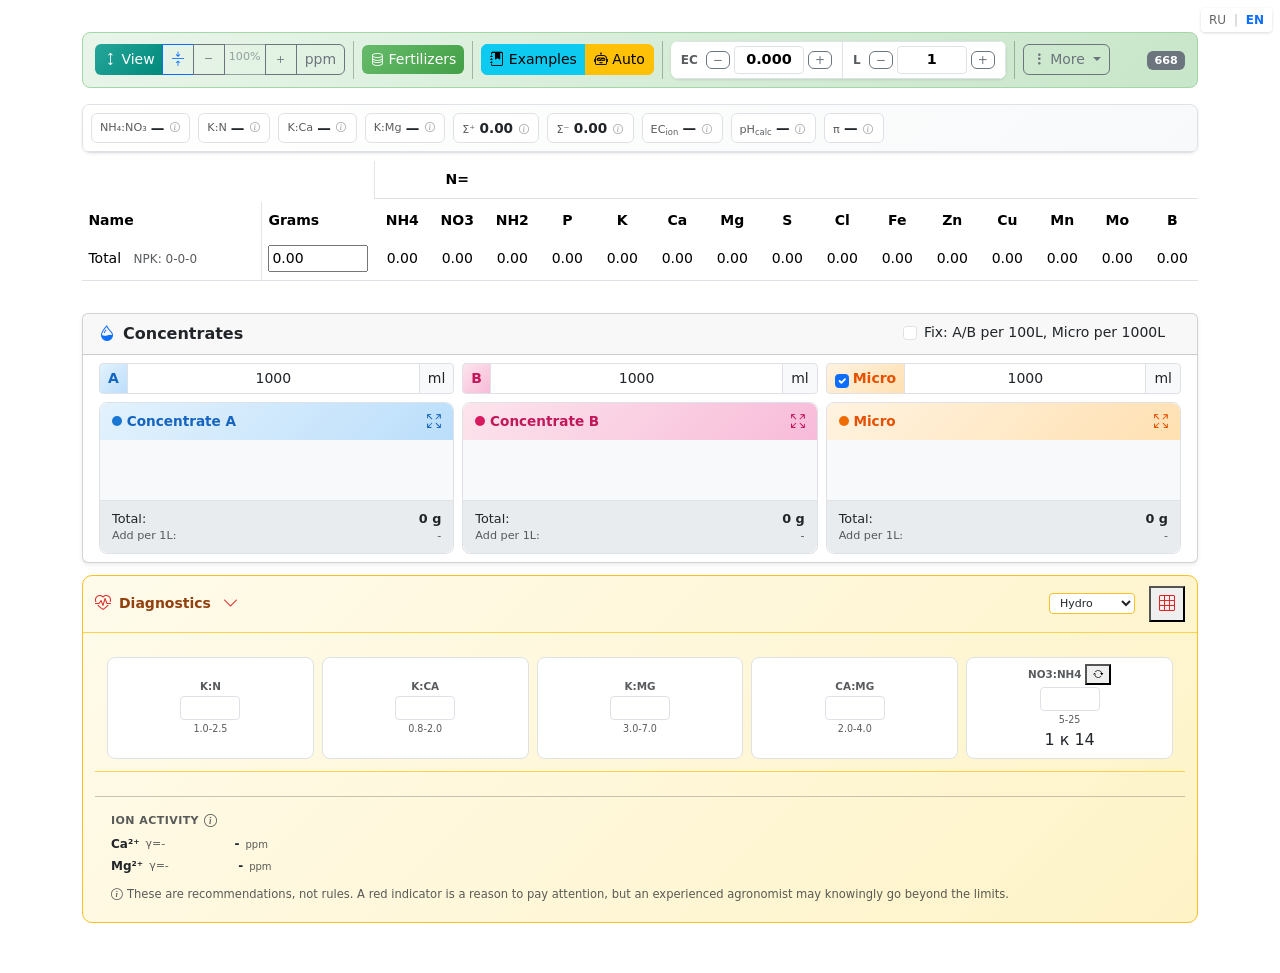
==== commit 0124692f: "правки языка" ====
--- a/index.en.html
+++ b/index.en.html
@@ -196,7 +196,7 @@
 <!-- ===== ГРУППА: Вид ===== -->
 <div class="btn-group btn-group-sm" role="group">
 <button class="btn btn-primary" id="view-mode-toggle-btn" title="Toggle view" type="button">
-<i class="bi bi-table"></i> Вид
+<i class="bi bi-table"></i> View
             </button>
 <button class="btn btn-outline-primary" id="fert-v-width-toggle-toolbar" title="Компактный/Широкий" type="button">
 <i class="bi bi-arrows-collapse"></i>
@@ -219,14 +219,14 @@
 <!-- ===== ГРУППА: Рецепт ===== -->
 <div class="btn-group btn-group-sm" role="group">
 <button class="btn btn-success" data-bs-target="#selectFertilizerModal" data-bs-toggle="modal" title="База удобрений" type="button">
-<i class="bi bi-database"></i> Удобрения
+<i class="bi bi-database"></i> Fertilizers
             </button>
 </div>
 <span class="vr align-self-stretch mx-1"></span>
 <!-- ===== ГРУППА: Профили ===== -->
 <div class="btn-group btn-group-sm" role="group">
 <button class="btn btn-info" data-bs-target="#fertilizerPresetsModal" data-bs-toggle="modal" title="Готовые профили" type="button">
-<i class="bi bi-journal-bookmark-fill"></i> Примеры
+<i class="bi bi-journal-bookmark-fill"></i> Examples
             </button>
 <button class="btn btn-warning" data-bs-target="#autoSolveModal" data-bs-toggle="modal" title="Auto recipe selection" type="button">
 <i class="bi bi-robot"></i> Auto
@@ -551,7 +551,7 @@
                     Fill in as on package. If oxides (K2O, P2O5) are specified - use their fields.
                 </div>
 <form action="/en/calc/fert-new/" enctype="multipart/form-data" id="form-add_plant_fert" method="post">
-<input name="csrfmiddlewaretoken" type="hidden" value="UgiPczBEU5oPvkvgrKHwww2eXIYU5IFQVoKMApMWpvEpotoB5sY3p230Od9Xpzzl"/>
+<input name="csrfmiddlewaretoken" type="hidden" value="KlYbEnNAbcfQrrszMvlGM8Flnx4c4nNY1U6wo3ryPdDb7RGGm6VVJEoc3sVQG8WP"/>
 <div class="section-header">Основное</div>
 <div class="row g-2 mb-2">
 <div class="col-12 field-compact">
@@ -857,7 +857,7 @@
                     Fill in as on package. If oxides (K2O, P2O5) are specified - use their fields.
                 </div>
 <form action="/en/calc/fert-new/1/" enctype="multipart/form-data" id="form-edit_plant_fert" method="post">
-<input name="csrfmiddlewaretoken" type="hidden" value="UgiPczBEU5oPvkvgrKHwww2eXIYU5IFQVoKMApMWpvEpotoB5sY3p230Od9Xpzzl"/>
+<input name="csrfmiddlewaretoken" type="hidden" value="KlYbEnNAbcfQrrszMvlGM8Flnx4c4nNY1U6wo3ryPdDb7RGGm6VVJEoc3sVQG8WP"/>
 <div class="section-header">Основное</div>
 <div class="row g-2 mb-2">
 <div class="col-12 field-compact">
@@ -1131,7 +1131,7 @@
 <h6 class="fw-semibold">Основные инструменты</h6>
 <ul class="mb-3">
 <li><strong>Auto</strong> — автоподбор рецепта: задайте целевые значения в PPM или ммоль, калькулятор подберёт граммы удобрений. Можно ограничить выборку — только избранные или только моно-соли.</li>
-<li><strong>Примеры</strong> — готовые профили по субстратам (гидро, кокос, минвата) и фазам; вкладка «Сообщество» — рецепты других пользователей.</li>
+<li><strong>Examples</strong> — готовые профили по субстратам (гидро, кокос, минвата) и фазам; вкладка «Сообщество» — рецепты других пользователей.</li>
 <li><strong>Balance diagnostics</strong> («More» → «Diagnostics») — соотношения K:N, K:Ca, K:Mg, Ca:Mg, ионная активность Ca/Mg с коэффициентами γ, матрица соотношений.</li>
 <li><strong>Element Compatibility</strong> («Ещё» → «Совместимость») — таблица антагонизмов и синергий (высокий P блокирует Fe/Zn, избыток K мешает Ca/Mg и т.д.).</li>
 <li><strong>Замешать в OHPG</strong> («More» → «Mix in OHPG») — перенести текущий рецепт в OHPG-калькулятор для расчёта по отдельным солям.</li>
@@ -11658,7 +11658,7 @@
 </div>
 <label class="form-check form-check-inline mb-0 small" style="cursor: pointer;">
 <input class="form-check-input" id="fixed-conc-volumes" type="checkbox"/>
-<span>Фикс: А/Б на 100л, Микро на 1000л</span>
+<span>Fix: A/B per 100L, Micro per 1000L</span>
 </label>
 </div>
 </div>
@@ -11688,7 +11688,7 @@
 <span class="fw-bold" id="totalA">0 g</span>
 </div>
 <div class="d-flex justify-content-between small text-muted">
-<span>Добавлять на 1л:</span>
+<span>Add per 1L:</span>
 <span id="amountToAddA">-</span>
 </div>
 </div>
@@ -11716,7 +11716,7 @@
 <span class="fw-bold" id="totalB">0 g</span>
 </div>
 <div class="d-flex justify-content-between small text-muted">
-<span>Добавлять на 1л:</span>
+<span>Add per 1L:</span>
 <span id="amountToAddB">-</span>
 </div>
 </div>
@@ -11747,7 +11747,7 @@
 <span class="fw-bold" id="totalMicro">0 g</span>
 </div>
 <div class="d-flex justify-content-between small text-muted">
-<span>Добавлять на 1л:</span>
+<span>Add per 1L:</span>
 <span id="amountToAddMicro">-</span>
 </div>
 </div>
@@ -11763,11 +11763,11 @@
 <div class="diagnostics-card" id="card-diagnostics">
 <div class="diag-header" id="diag-header-toggle" style="cursor: pointer;">
 <i class="bi bi-heart-pulse"></i>
-<span class="diag-header-title">Диагностика</span>
+<span class="diag-header-title">Diagnostics</span>
 <i class="bi bi-chevron-down diag-collapse-icon ms-1"></i>
 <span class="diag-header-badge" id="diagStatusBadge"></span>
 <select class="diag-substrate-select" id="diag-substrate-select" title="A Nitrates">
-<option value="hydro">Гидро</option>
+<option value="hydro">Hydro</option>
 <option value="coco">Coco</option>
 <option value="rockwool">Rockwool</option>
 </select>
@@ -11828,7 +11828,7 @@
 <hr class="diag-divider"/>
 <div class="ion-activity-block px-3 pb-2">
 <div class="ion-activity-header">
-<span class="ion-activity-title">Ионная активность</span>
+<span class="ion-activity-title">Ion activity</span>
 <button aria-label="Details" class="ion-activity-info-btn" id="ion-activity-info-btn" type="button">
 <i class="bi bi-info-circle"></i>
 </button>
@@ -11852,7 +11852,7 @@
 <!-- Попап с пояснением -->
 <div class="ion-activity-popup d-none" id="ion-activity-popup" role="tooltip">
 <button class="ion-activity-popup-close" id="ion-activity-popup-close" type="button">×</button>
-<h6 class="ion-activity-popup-title">Ионная активность</h6>
+<h6 class="ion-activity-popup-title">Ion activity</h6>
 <p class="ion-activity-popup-desc">Корень поглощает не количество иона в растворе, а его активность — реальную «доступную» долю. В насыщенном растворе ионы мешают друг другу и их активность ниже концентрации. Коэффициент γ (Дебай–Хюккель) показывает эту поправку: при EC=1.5 γ≈0.45 для Ca²⁺, при EC=3.0 γ≈0.35.</p>
 <table class="ion-activity-popup-table">
 <thead>
@@ -11878,7 +11878,7 @@
 </div>
 <!-- Дисклеймер -->
 <div class="px-3 pb-2 pt-1" style="font-size: 0.72rem; color: var(--bs-secondary-color, #6c757d); line-height: 1.3;">
-<i class="bi bi-info-circle me-1"></i>Это рекомендации, а не правила. Красный показатель — повод обратить внимание, но опытный агроном может осознанно выходить за рамки.
+<i class="bi bi-info-circle me-1"></i>These are recommendations, not rules. A red indicator is a reason to pay attention, but an experienced agronomist may knowingly go beyond the limits.
     </div>
 <!-- Плавающая матрица соотношений -->
 <div class="ratio-matrix-float d-none" id="ratio-matrix">
